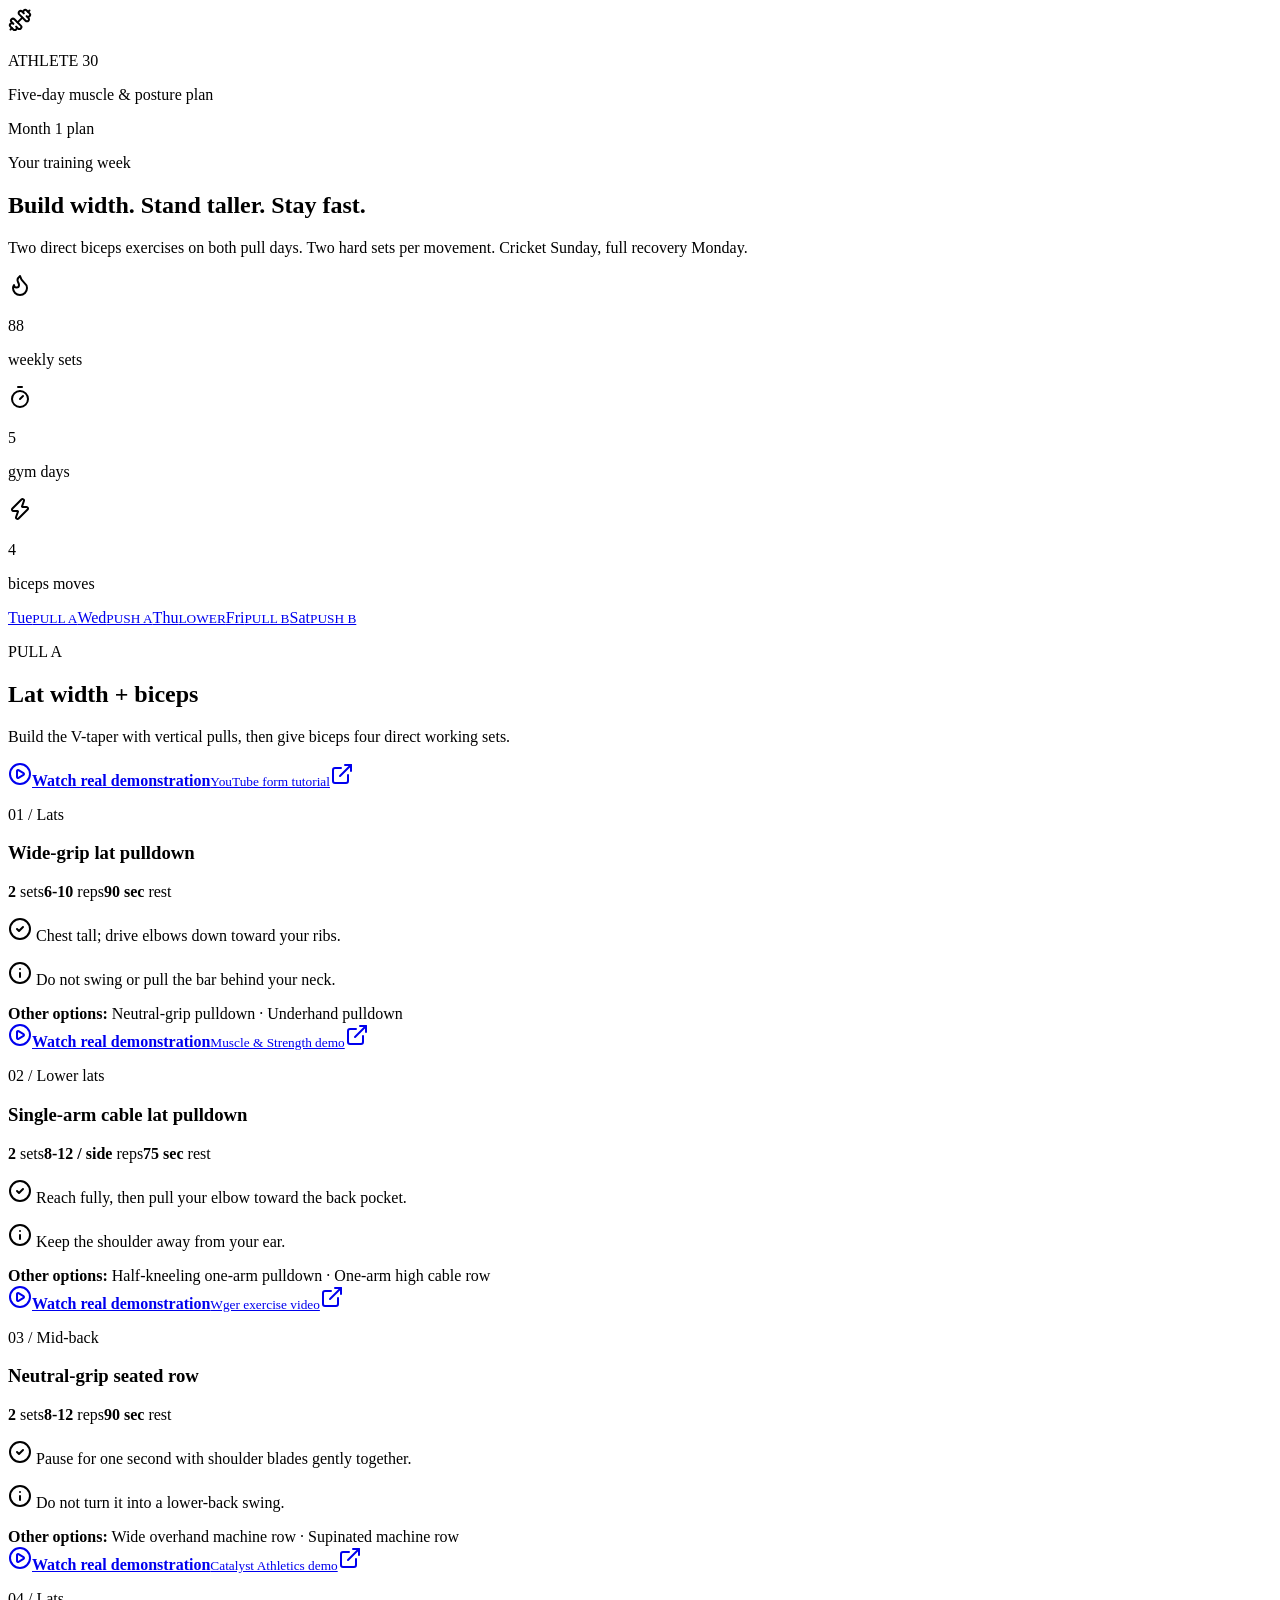
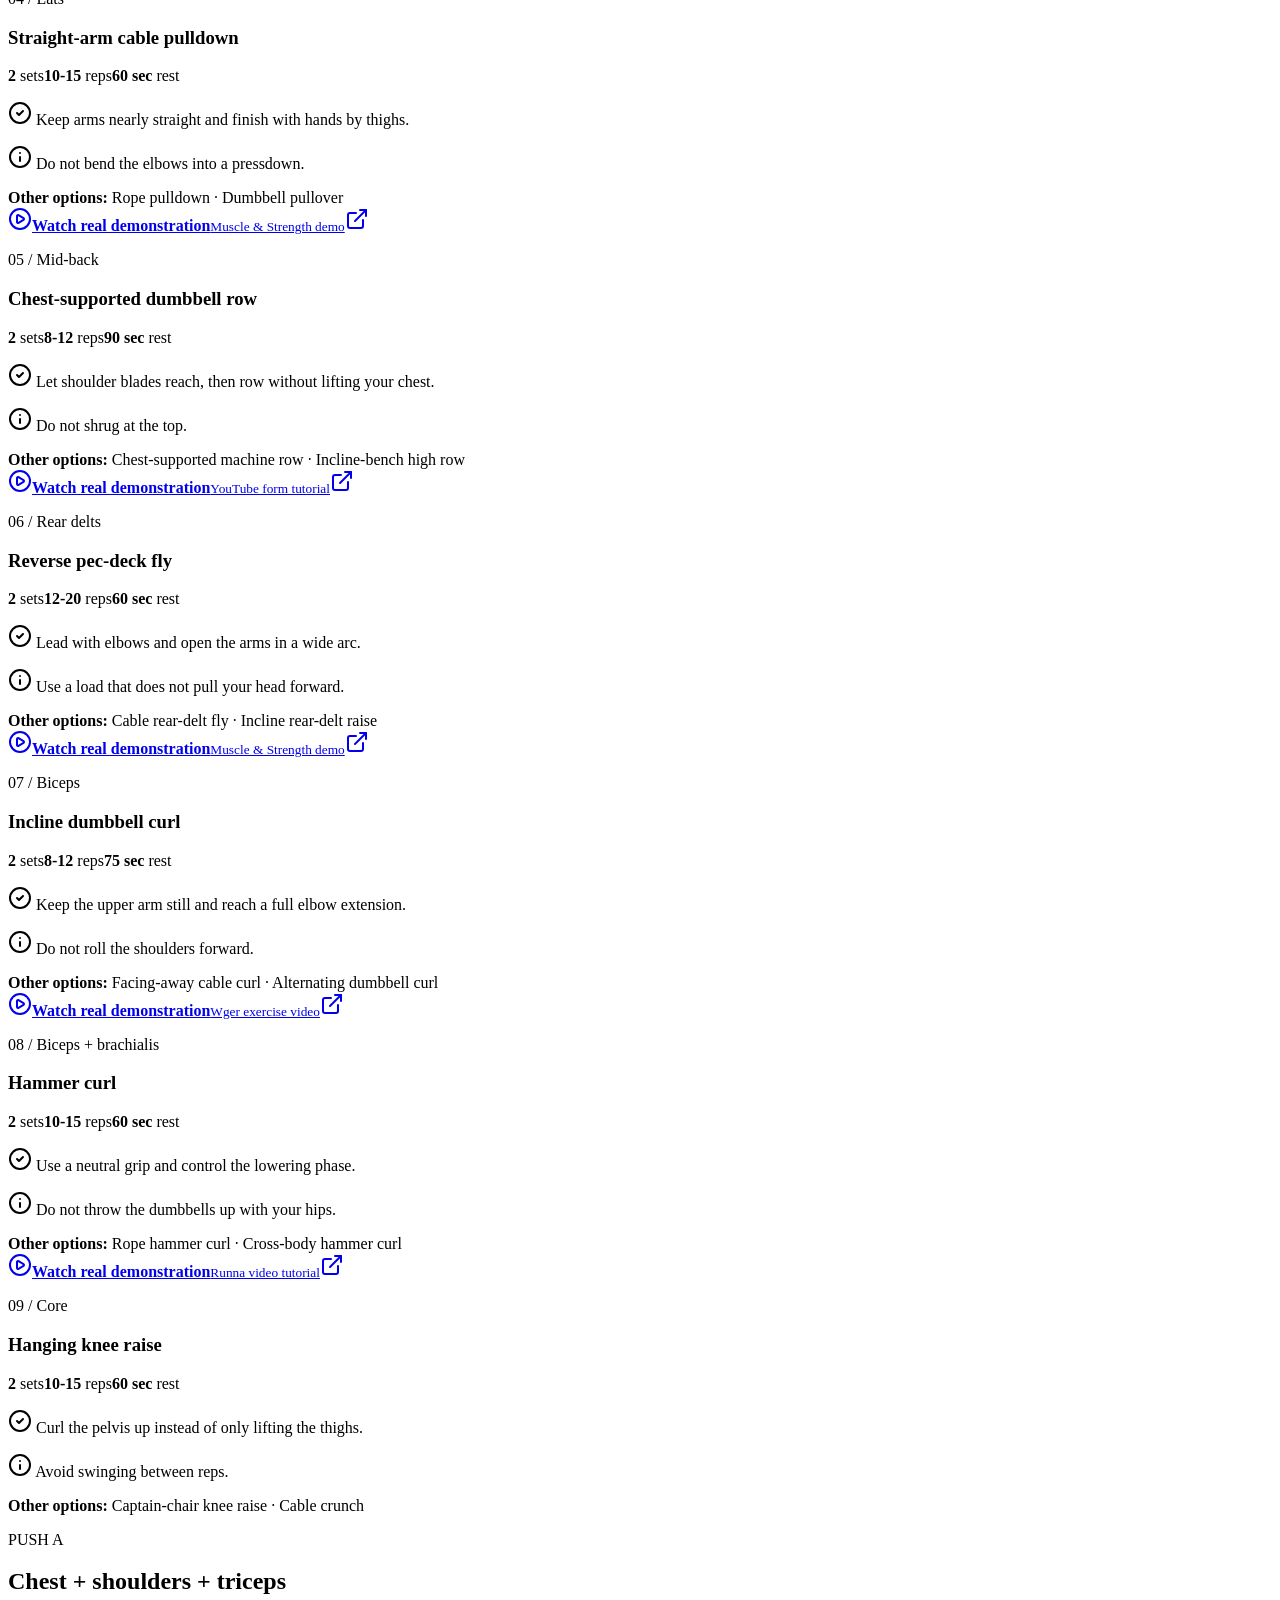
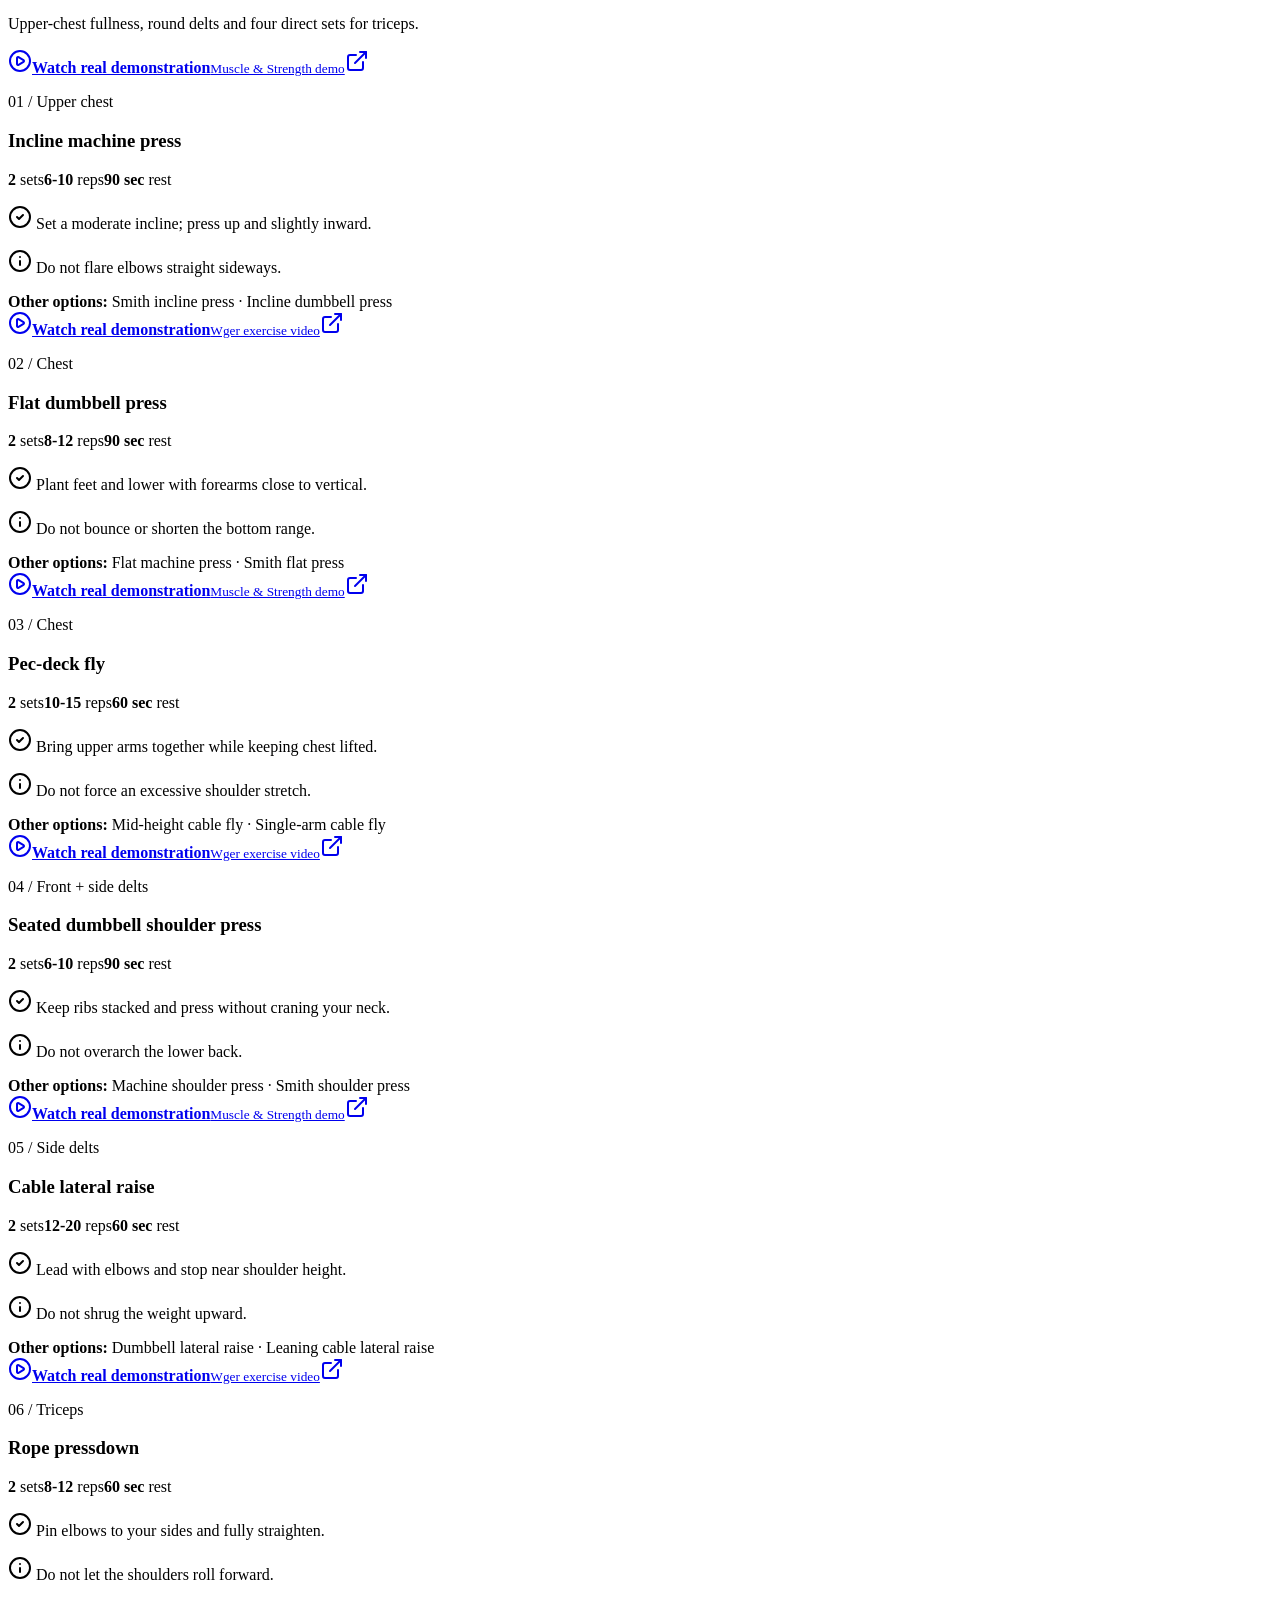
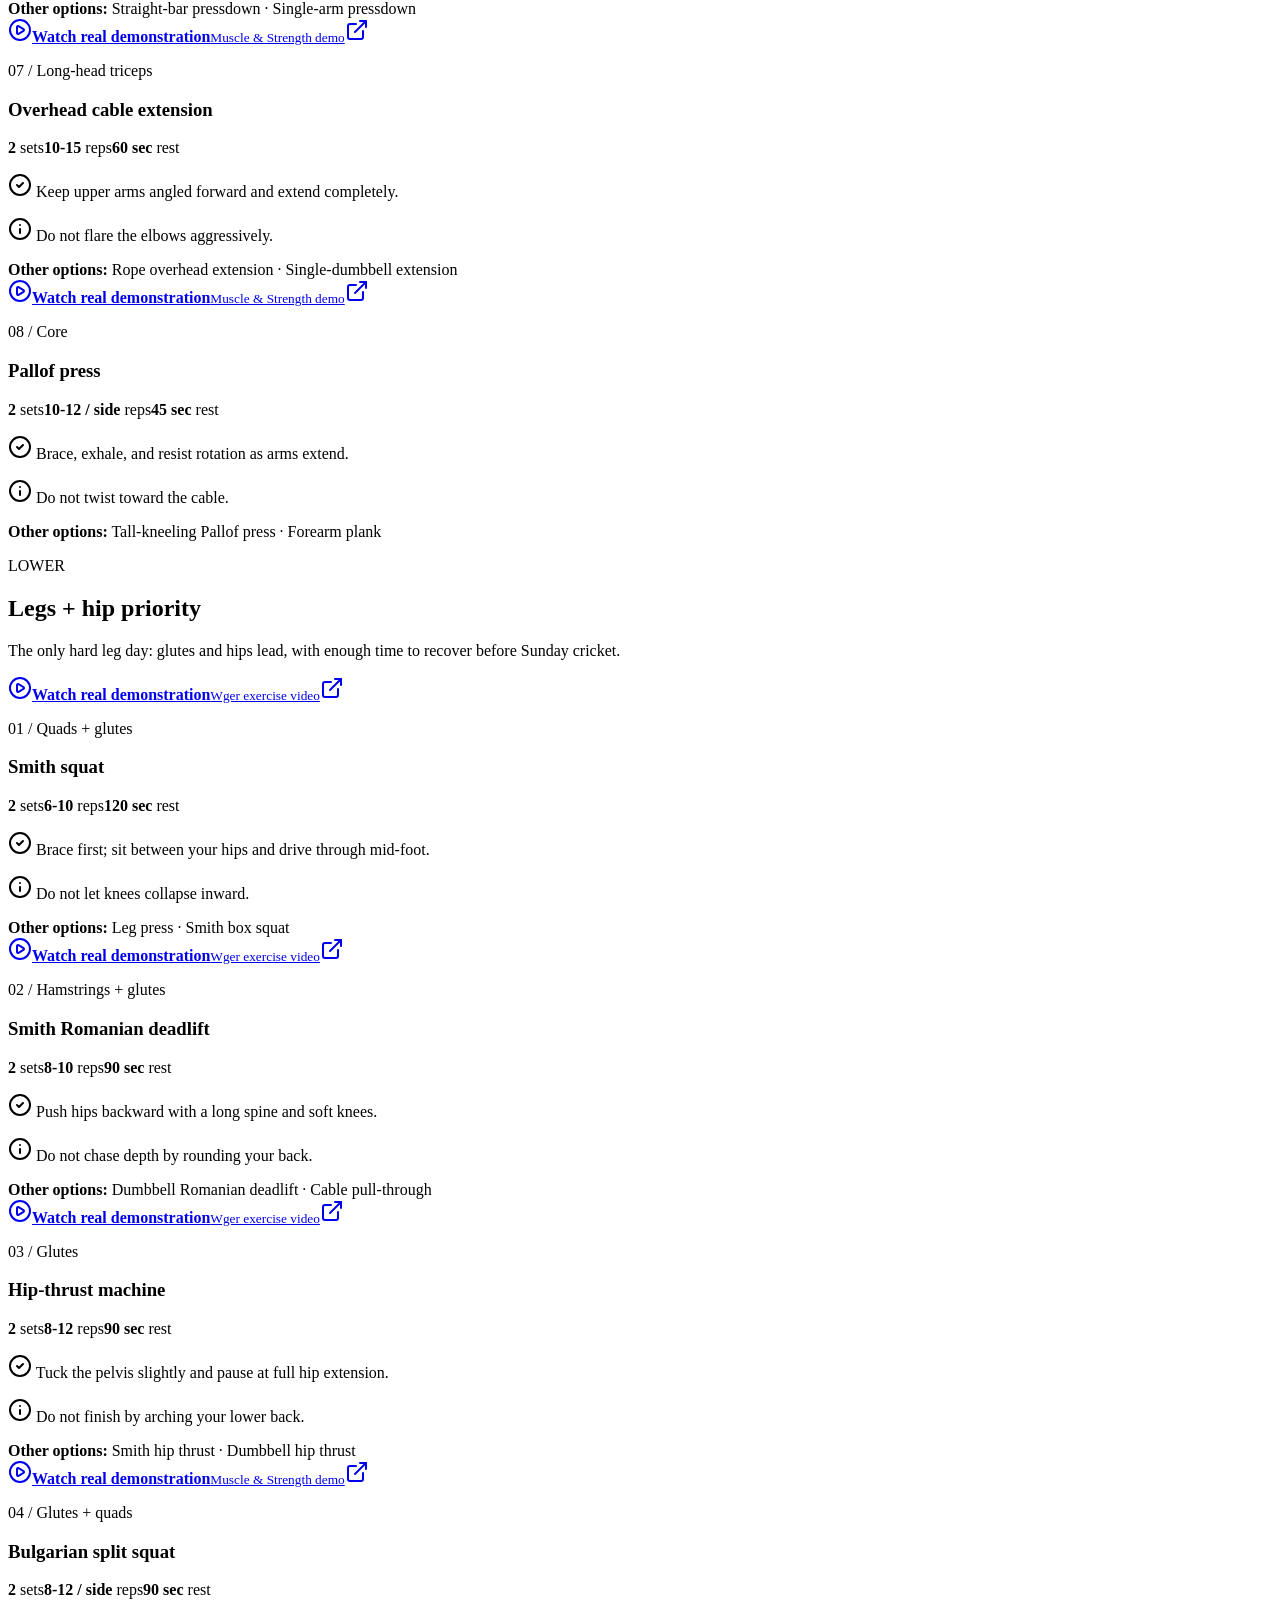
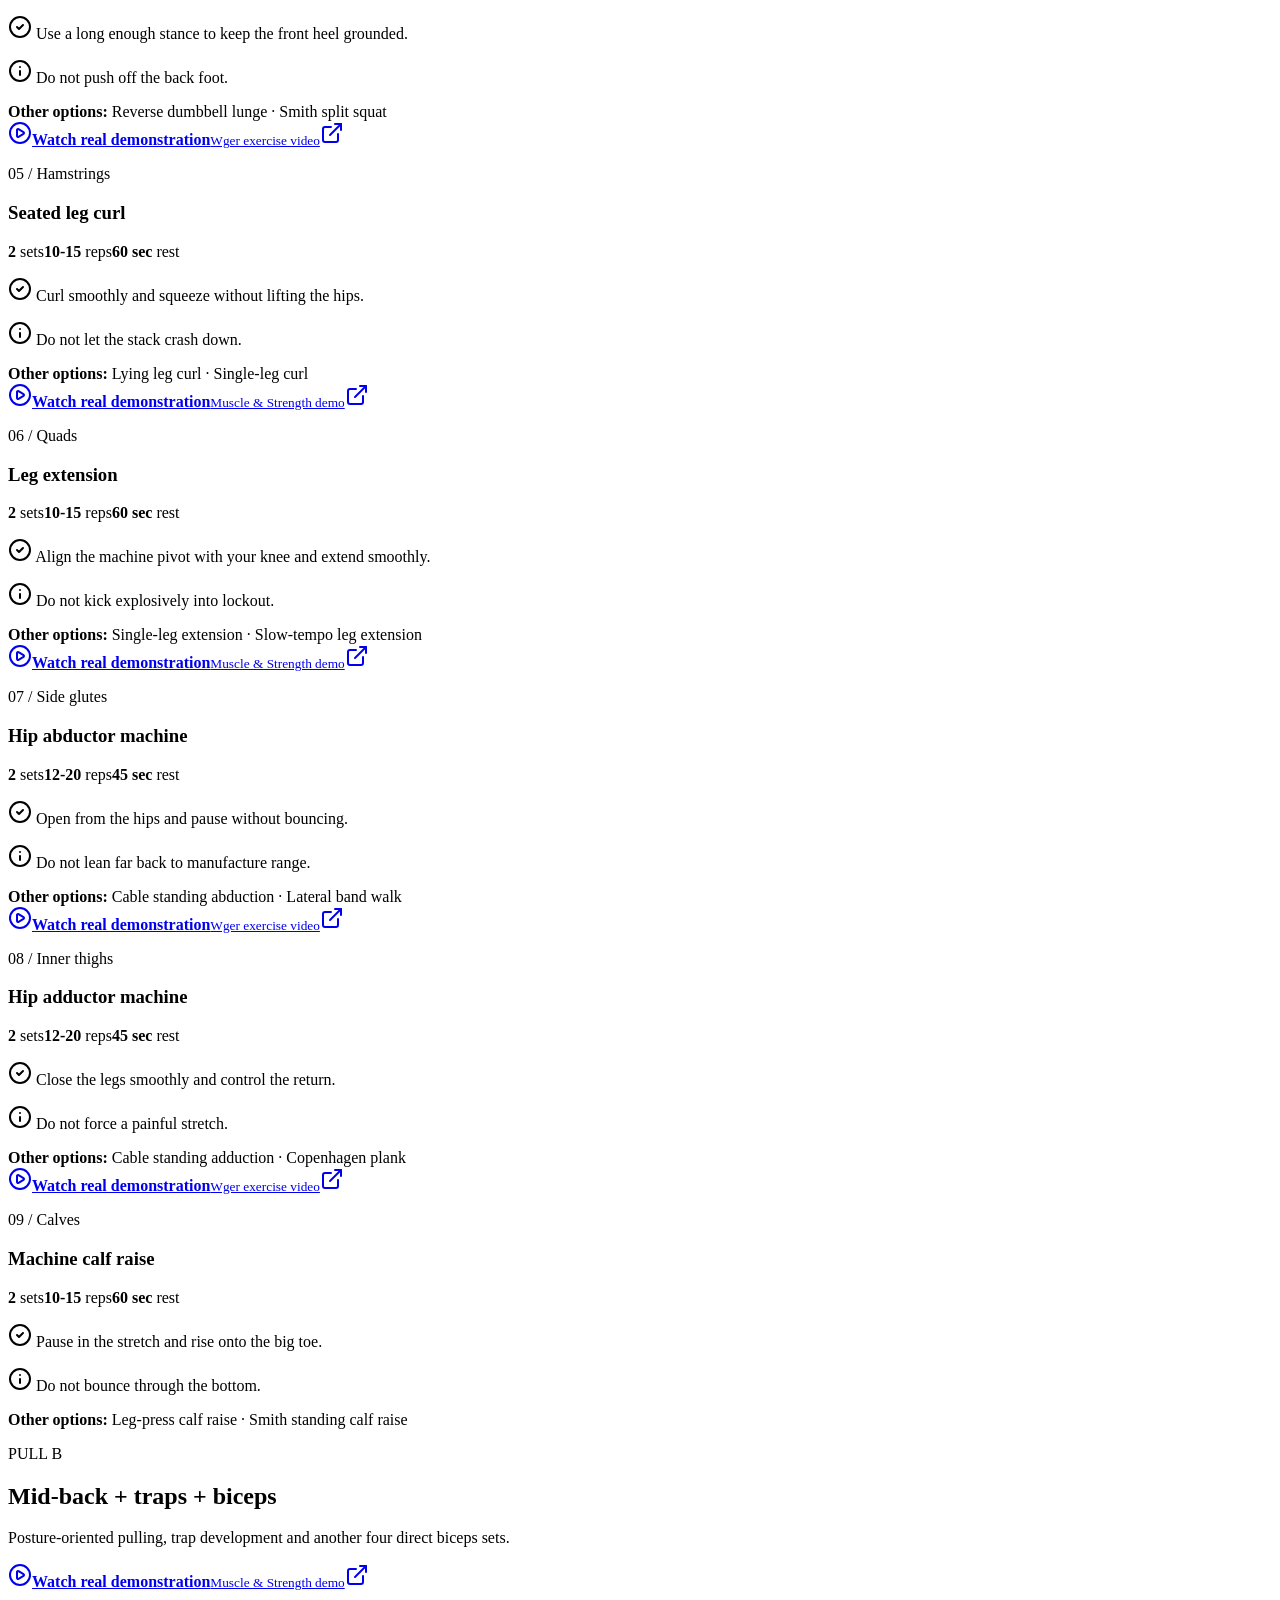
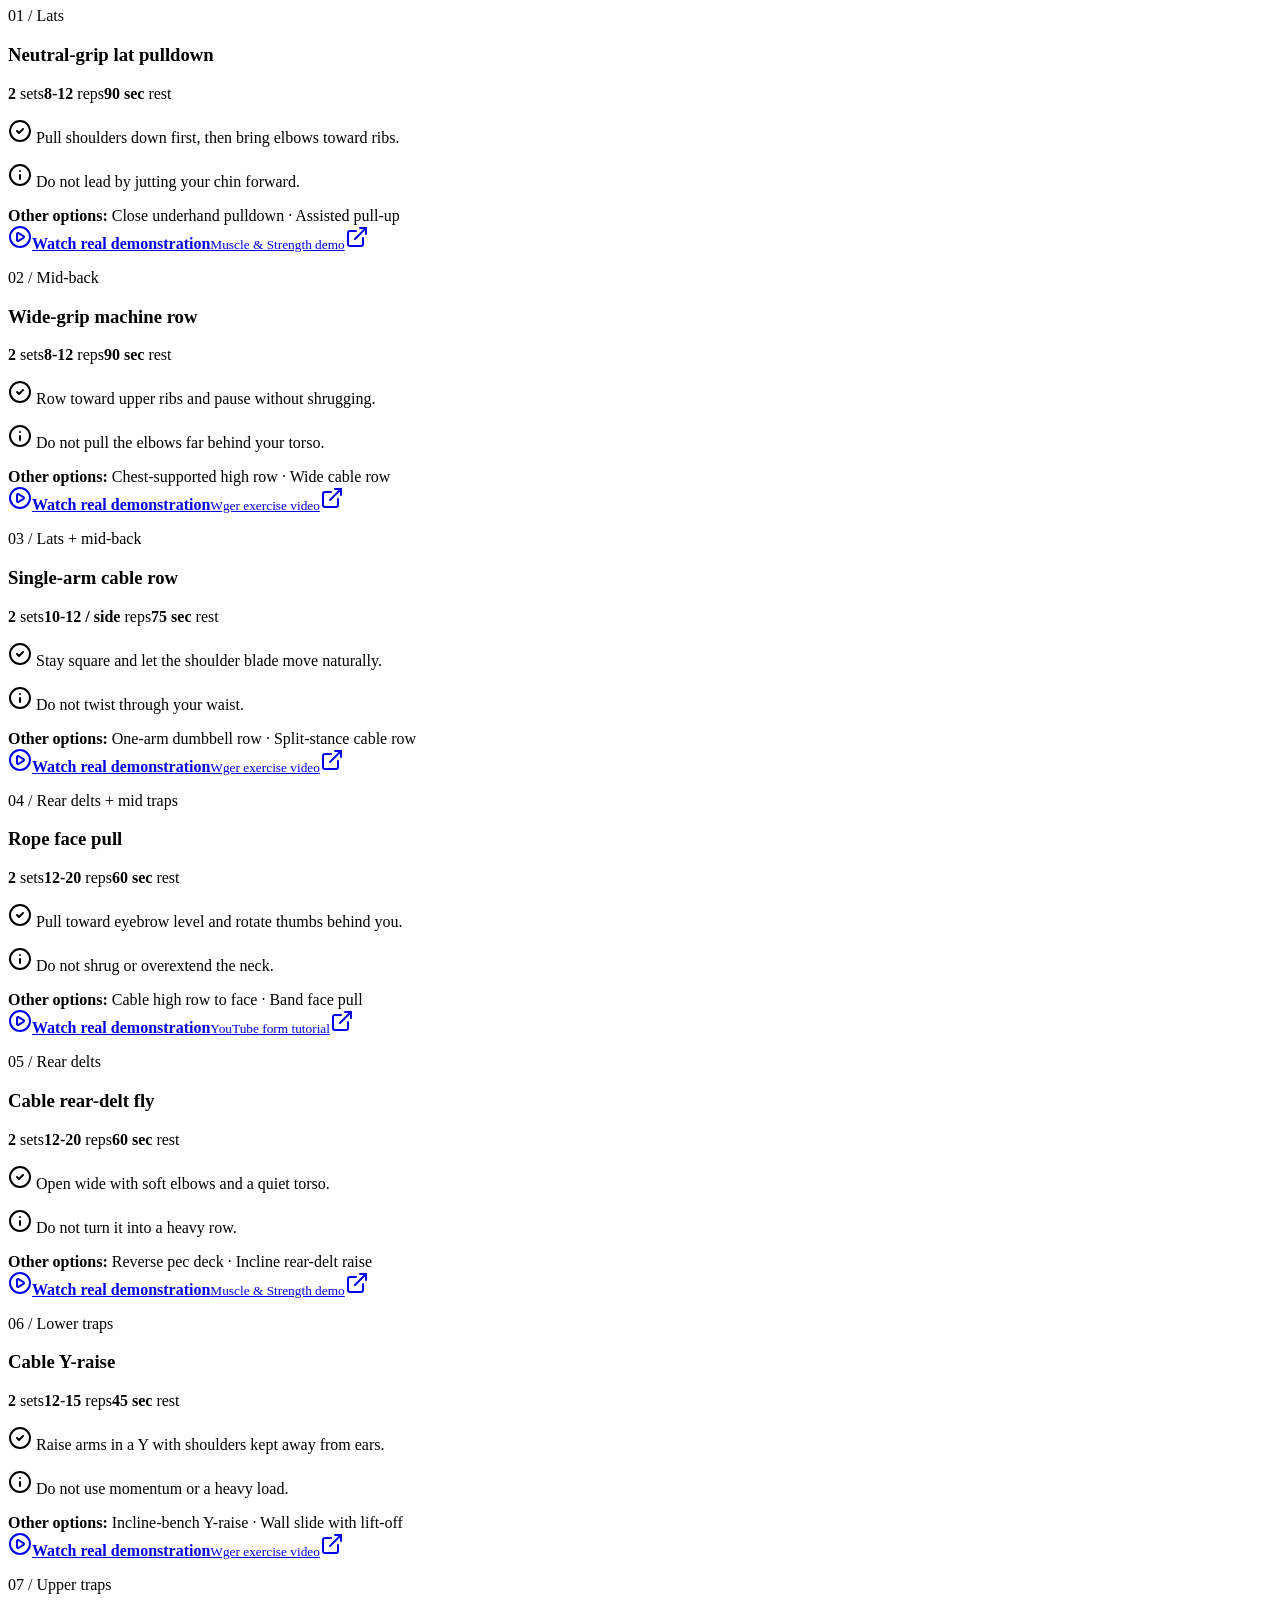
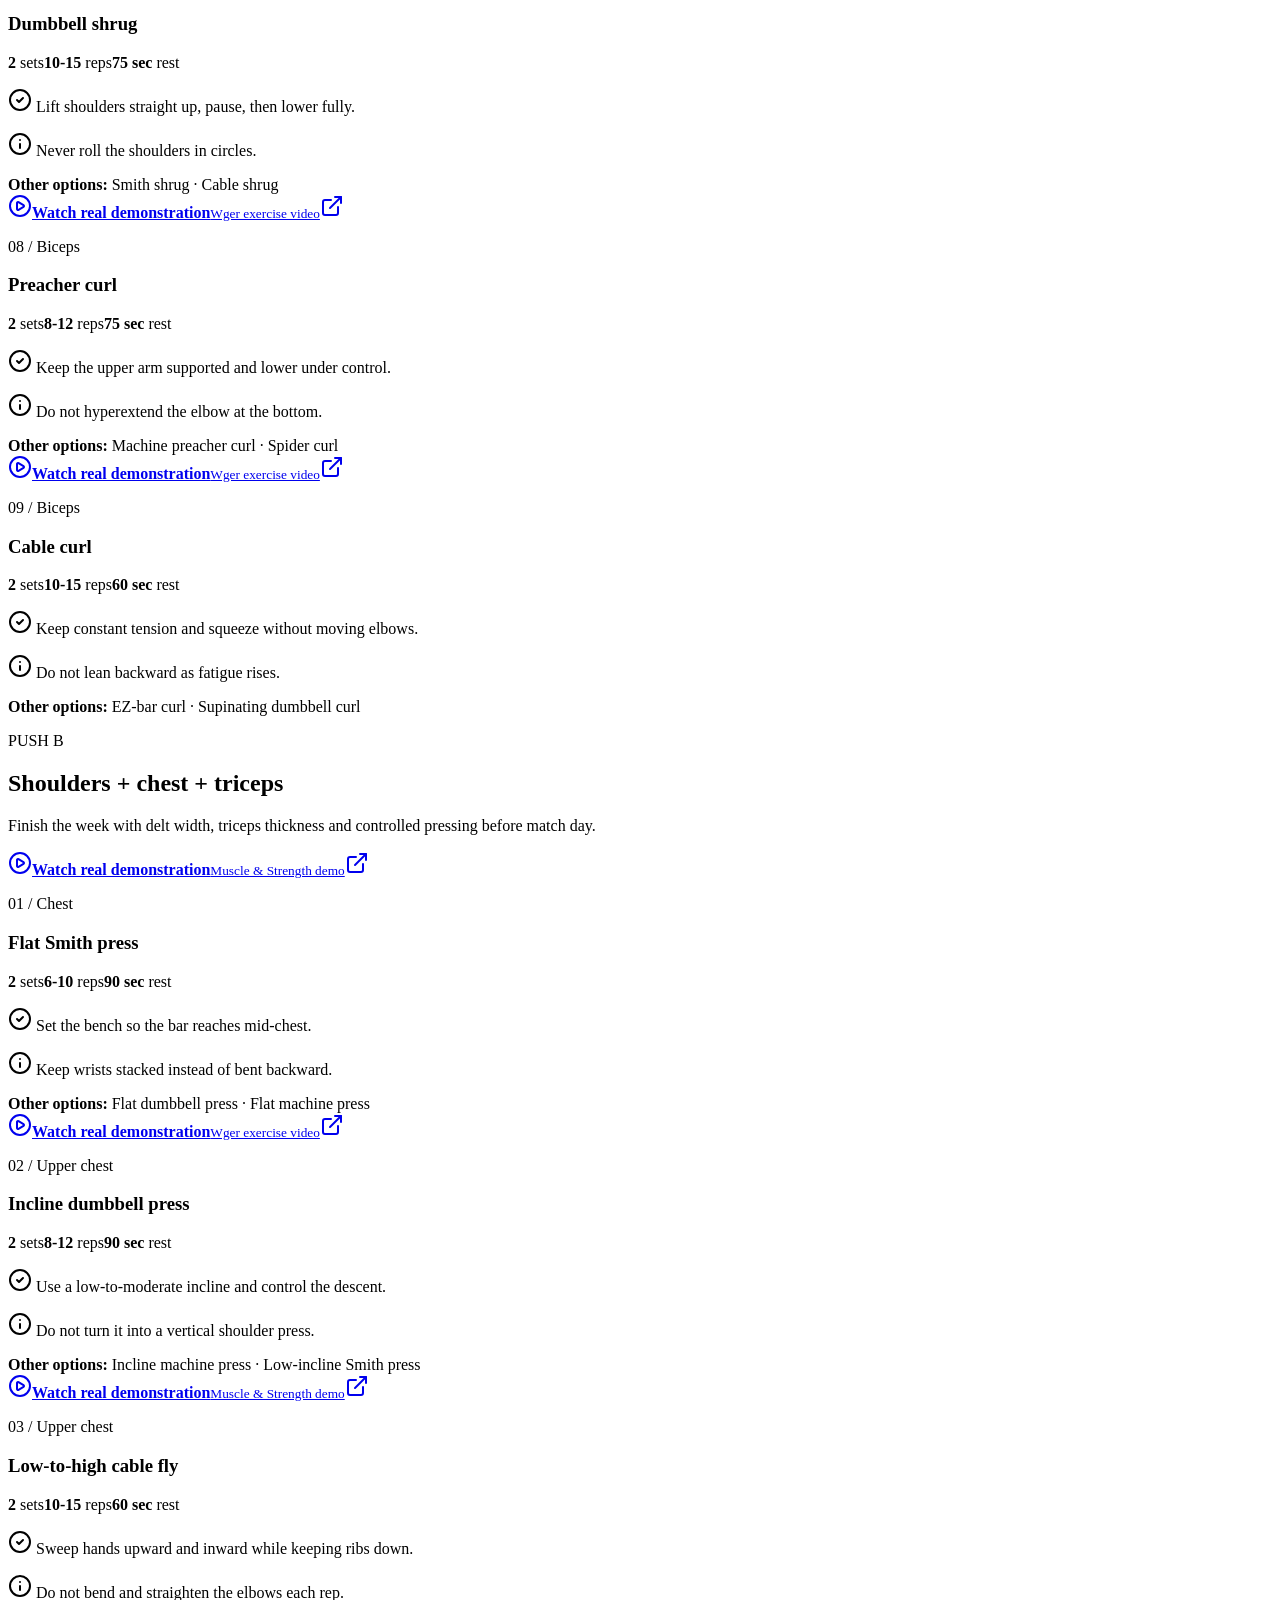
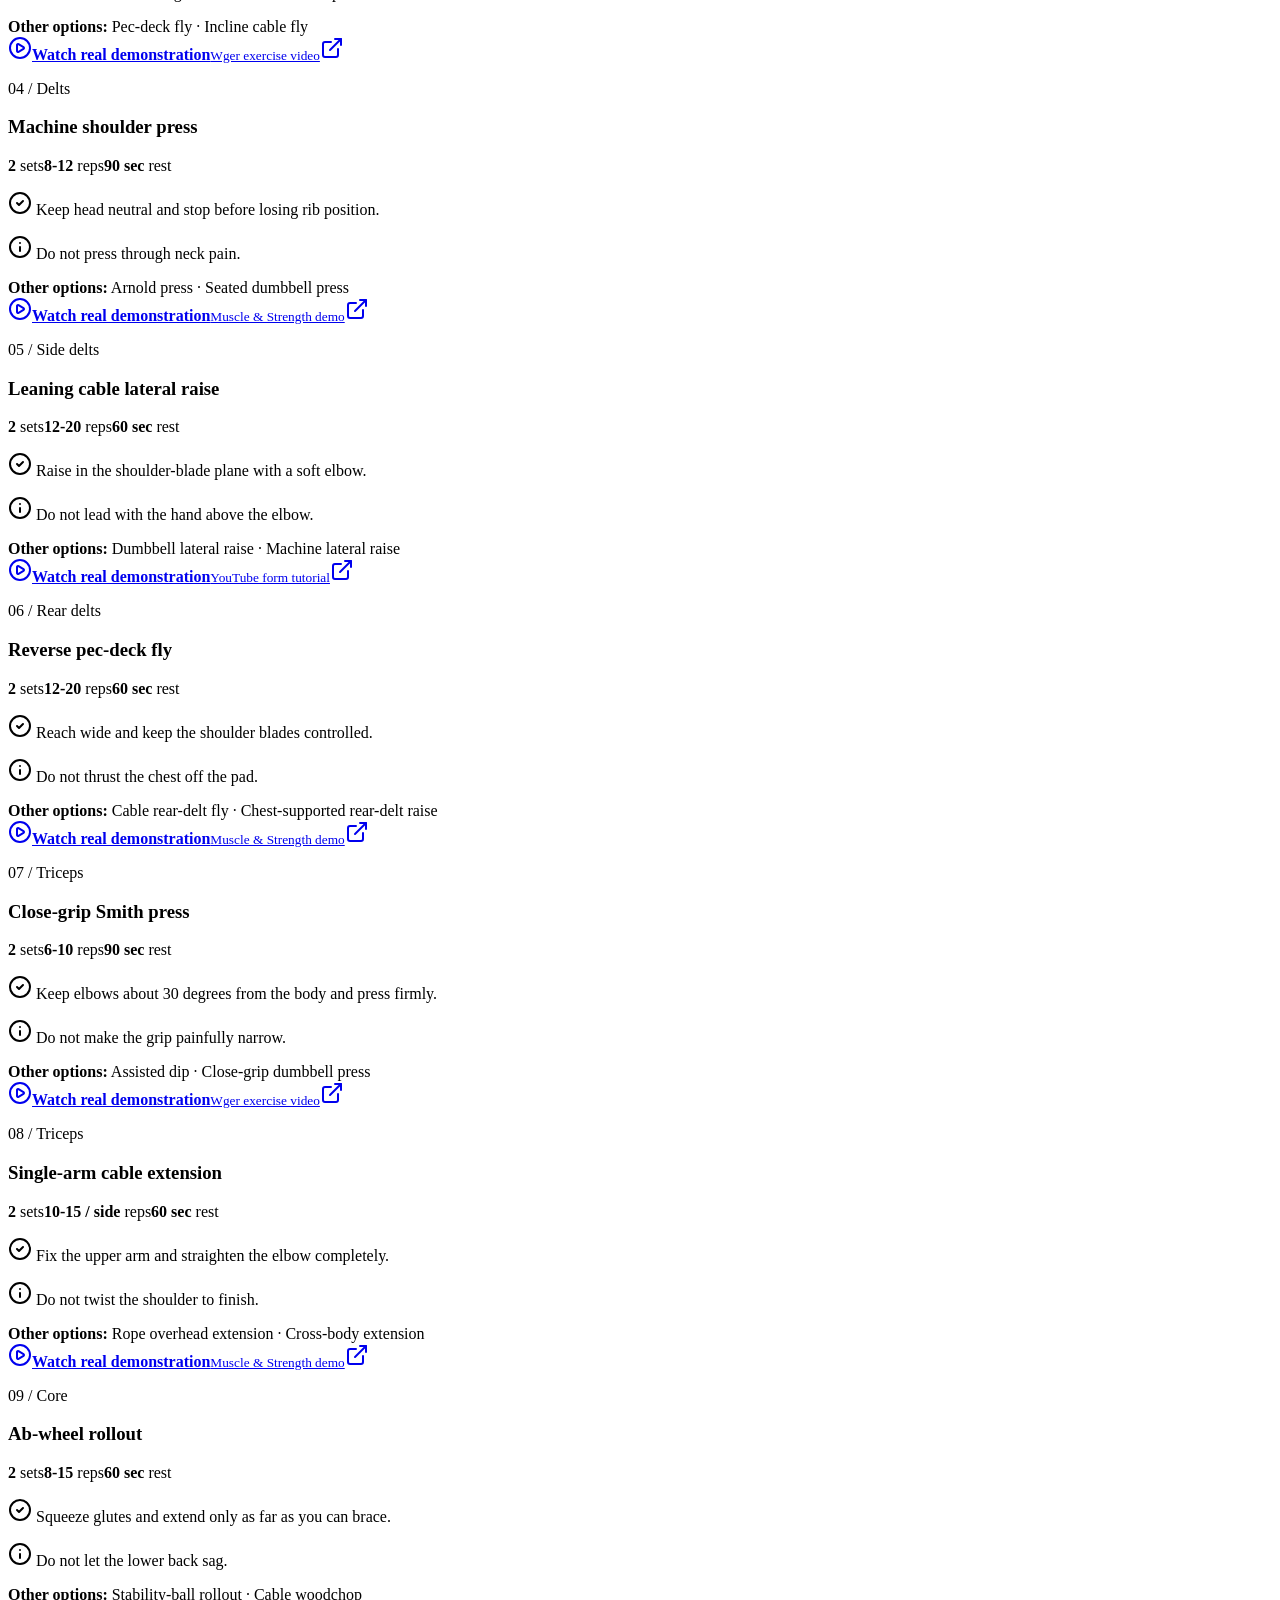
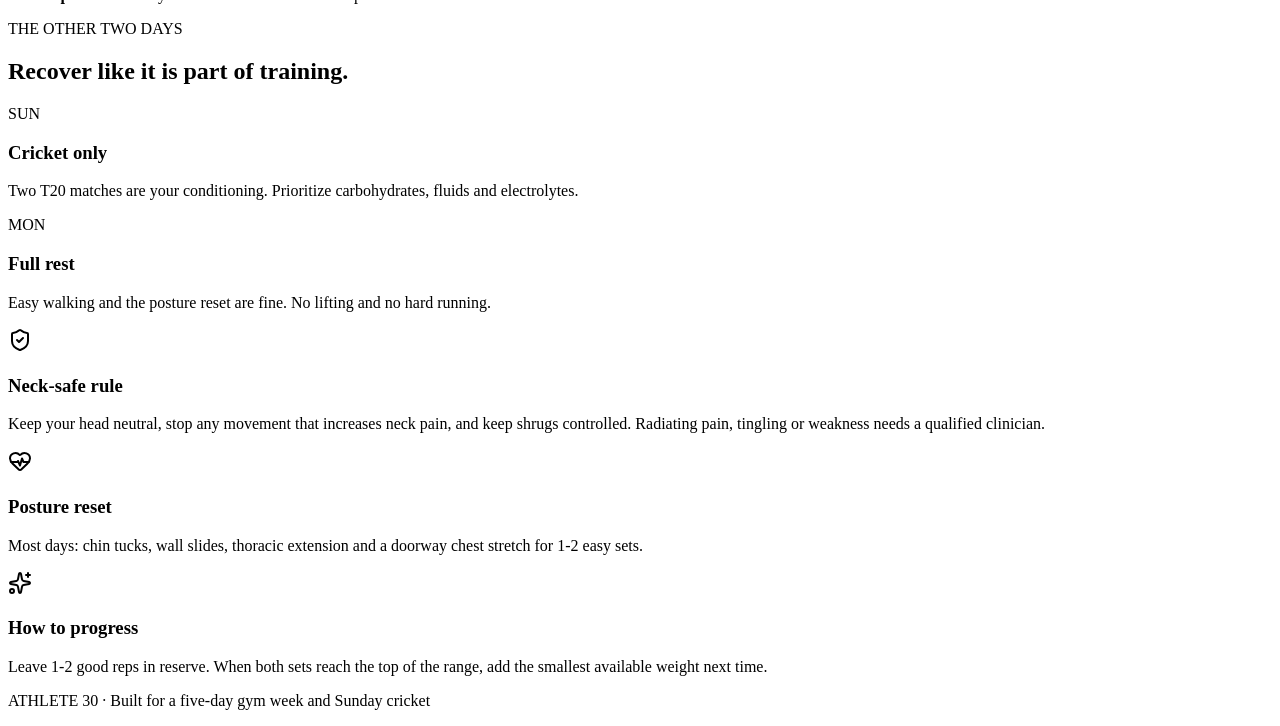
==== public-site/index.html @ 47ba5cab "Replace diagrams with real exercise demos" ====
<!DOCTYPE html><html lang="en"><head><meta charSet="utf-8"/><meta name="viewport" content="width=device-width, initial-scale=1"/><link rel="stylesheet" href="./style.css"/><title>Athlete 30 — Workout Guide</title><meta name="description" content="A five-day muscle, athleticism and posture workout guide with visual exercise demonstrations."/><meta property="og:title" content="Athlete 30 — Workout Guide"/><meta property="og:description" content="Build width. Stand taller. Stay fast."/><meta property="og:image" content="./og.png"/><meta property="og:image:width" content="1731"/><meta property="og:image:height" content="909"/><meta property="og:image:alt" content="Athlete 30 workout guide"/><meta name="twitter:card" content="summary_large_image"/><meta name="twitter:title" content="Athlete 30 — Workout Guide"/><meta name="twitter:description" content="Build width. Stand taller. Stay fast."/><meta name="twitter:image" content="./og.png"/>
<link rel="preload" href="/_next/static/_vinext_fonts/geist-8ac0455e797f/geist-98bbbccb.woff2" as="font" type="font/woff2" crossorigin />
<link rel="preload" href="/_next/static/_vinext_fonts/geist-mono-00e989178794/geist-mono-013b2f2f.woff2" as="font" type="font/woff2" crossorigin />
<style data-vinext-fonts>/* cyrillic-ext */
@font-face {
  font-family: 'Geist';
  font-style: normal;
  font-weight: 100 900;
  font-display: swap;
  src: url(/_next/static/_vinext_fonts/geist-8ac0455e797f/geist-ff2310f5.woff2) format('woff2');
  unicode-range: U+0460-052F, U+1C80-1C8A, U+20B4, U+2DE0-2DFF, U+A640-A69F, U+FE2E-FE2F;
}
/* cyrillic */
@font-face {
  font-family: 'Geist';
  font-style: normal;
  font-weight: 100 900;
  font-display: swap;
  src: url(/_next/static/_vinext_fonts/geist-8ac0455e797f/geist-875ccdd4.woff2) format('woff2');
  unicode-range: U+0301, U+0400-045F, U+0490-0491, U+04B0-04B1, U+2116;
}
/* vietnamese */
@font-face {
  font-family: 'Geist';
  font-style: normal;
  font-weight: 100 900;
  font-display: swap;
  src: url(/_next/static/_vinext_fonts/geist-8ac0455e797f/geist-52306abf.woff2) format('woff2');
  unicode-range: U+0102-0103, U+0110-0111, U+0128-0129, U+0168-0169, U+01A0-01A1, U+01AF-01B0, U+0300-0301, U+0303-0304, U+0308-0309, U+0323, U+0329, U+1EA0-1EF9, U+20AB;
}
/* latin-ext */
@font-face {
  font-family: 'Geist';
  font-style: normal;
  font-weight: 100 900;
  font-display: swap;
  src: url(/_next/static/_vinext_fonts/geist-8ac0455e797f/geist-001175b1.woff2) format('woff2');
  unicode-range: U+0100-02BA, U+02BD-02C5, U+02C7-02CC, U+02CE-02D7, U+02DD-02FF, U+0304, U+0308, U+0329, U+1D00-1DBF, U+1E00-1E9F, U+1EF2-1EFF, U+2020, U+20A0-20AB, U+20AD-20C0, U+2113, U+2C60-2C7F, U+A720-A7FF;
}
/* latin */
@font-face {
  font-family: 'Geist';
  font-style: normal;
  font-weight: 100 900;
  font-display: swap;
  src: url(/_next/static/_vinext_fonts/geist-8ac0455e797f/geist-98bbbccb.woff2) format('woff2');
  unicode-range: U+0000-00FF, U+0131, U+0152-0153, U+02BB-02BC, U+02C6, U+02DA, U+02DC, U+0304, U+0308, U+0329, U+2000-206F, U+20AC, U+2122, U+2191, U+2193, U+2212, U+2215, U+FEFF, U+FFFD;
}

@font-face {
  font-family: 'Geist Fallback';
  src: local("Arial");
  ascent-override: 95.94%;
  descent-override: 28.16%;
  line-gap-override: 0.00%;
  size-adjust: 104.76%;
}

.__font_geist_19ysh9d { font-family: 'Geist', 'Geist Fallback'; font-style: normal; }

.__variable_geist_19ysh9d { --font-geist-sans: 'Geist', 'Geist Fallback'; }

/* cyrillic-ext */
@font-face {
  font-family: 'Geist Mono';
  font-style: normal;
  font-weight: 100 900;
  font-display: swap;
  src: url(/_next/static/_vinext_fonts/geist-mono-00e989178794/geist-mono-f6b33328.woff2) format('woff2');
  unicode-range: U+0460-052F, U+1C80-1C8A, U+20B4, U+2DE0-2DFF, U+A640-A69F, U+FE2E-FE2F;
}
/* cyrillic */
@font-face {
  font-family: 'Geist Mono';
  font-style: normal;
  font-weight: 100 900;
  font-display: swap;
  src: url(/_next/static/_vinext_fonts/geist-mono-00e989178794/geist-mono-44e03052.woff2) format('woff2');
  unicode-range: U+0301, U+0400-045F, U+0490-0491, U+04B0-04B1, U+2116;
}
/* symbols2 */
@font-face {
  font-family: 'Geist Mono';
  font-style: normal;
  font-weight: 100 900;
  font-display: swap;
  src: url(/_next/static/_vinext_fonts/geist-mono-00e989178794/geist-mono-0638449e.woff2) format('woff2');
  unicode-range: U+2000-2001, U+2004-2008, U+200A, U+23B8-23BD, U+2500-259F;
}
/* vietnamese */
@font-face {
  font-family: 'Geist Mono';
  font-style: normal;
  font-weight: 100 900;
  font-display: swap;
  src: url(/_next/static/_vinext_fonts/geist-mono-00e989178794/geist-mono-971fb274.woff2) format('woff2');
  unicode-range: U+0102-0103, U+0110-0111, U+0128-0129, U+0168-0169, U+01A0-01A1, U+01AF-01B0, U+0300-0301, U+0303-0304, U+0308-0309, U+0323, U+0329, U+1EA0-1EF9, U+20AB;
}
/* latin-ext */
@font-face {
  font-family: 'Geist Mono';
  font-style: normal;
  font-weight: 100 900;
  font-display: swap;
  src: url(/_next/static/_vinext_fonts/geist-mono-00e989178794/geist-mono-44745446.woff2) format('woff2');
  unicode-range: U+0100-02BA, U+02BD-02C5, U+02C7-02CC, U+02CE-02D7, U+02DD-02FF, U+0304, U+0308, U+0329, U+1D00-1DBF, U+1E00-1E9F, U+1EF2-1EFF, U+2020, U+20A0-20AB, U+20AD-20C0, U+2113, U+2C60-2C7F, U+A720-A7FF;
}
/* latin */
@font-face {
  font-family: 'Geist Mono';
  font-style: normal;
  font-weight: 100 900;
  font-display: swap;
  src: url(/_next/static/_vinext_fonts/geist-mono-00e989178794/geist-mono-013b2f2f.woff2) format('woff2');
  unicode-range: U+0000-00FF, U+0131, U+0152-0153, U+02BB-02BC, U+02C6, U+02DA, U+02DC, U+0304, U+0308, U+0329, U+2000-206F, U+20AC, U+2122, U+2191, U+2193, U+2212, U+2215, U+FEFF, U+FFFD;
}

@font-face {
  font-family: 'Geist Mono Fallback';
  src: local("Arial");
  ascent-override: 74.67%;
  descent-override: 21.92%;
  line-gap-override: 0.00%;
  size-adjust: 134.59%;
}

.__font_geist_mono_1001rt9 { font-family: 'Geist Mono', 'Geist Mono Fallback'; font-style: normal; }

.__variable_geist_mono_1001rt9 { --font-geist-mono: 'Geist Mono', 'Geist Mono Fallback'; }
</style>
</head><body class="__variable_geist_19ysh9d __variable_geist_mono_1001rt9 antialiased"><main class="min-h-screen bg-background text-foreground"><header class="sticky top-0 z-20 border-b border-border bg-card/95 backdrop-blur"><div class="mx-auto flex max-w-7xl items-center justify-between px-4 py-4 sm:px-6"><div class="flex items-center gap-3"><span class="grid size-10 place-items-center rounded-xl bg-primary text-primary-foreground"><svg xmlns="http://www.w3.org/2000/svg" width="24" height="24" viewBox="0 0 24 24" fill="none" stroke="currentColor" stroke-width="2" stroke-linecap="round" stroke-linejoin="round" class="lucide lucide-dumbbell" aria-hidden="true"><path d="M17.596 12.768a2 2 0 1 0 2.829-2.829l-1.768-1.767a2 2 0 0 0 2.828-2.829l-2.828-2.828a2 2 0 0 0-2.829 2.828l-1.767-1.768a2 2 0 1 0-2.829 2.829z"></path><path d="m2.5 21.5 1.4-1.4"></path><path d="m20.1 3.9 1.4-1.4"></path><path d="M5.343 21.485a2 2 0 1 0 2.829-2.828l1.767 1.768a2 2 0 1 0 2.829-2.829l-6.364-6.364a2 2 0 1 0-2.829 2.829l1.768 1.767a2 2 0 0 0-2.828 2.829z"></path><path d="m9.6 14.4 4.8-4.8"></path></svg></span><div><p class="font-heading text-lg font-black tracking-tight">ATHLETE 30</p><p class="hidden text-xs text-muted-foreground sm:block">Five-day muscle &amp; posture plan</p></div></div><span data-slot="badge" data-variant="default" class="group/badge inline-flex w-fit shrink-0 items-center justify-center gap-1 overflow-hidden rounded-4xl border border-transparent py-0.5 text-xs font-medium whitespace-nowrap transition-all focus-visible:border-ring focus-visible:ring-[3px] focus-visible:ring-ring/50 has-data-[icon=inline-end]:pr-1.5 has-data-[icon=inline-start]:pl-1.5 aria-invalid:border-destructive aria-invalid:ring-destructive/20 dark:aria-invalid:ring-destructive/40 [&amp;&gt;svg]:pointer-events-none [&amp;&gt;svg]:size-3! [a]:hover:bg-primary/80 h-7 bg-accent px-3 text-accent-foreground">Month 1 plan</span></div></header><section class="mx-auto max-w-7xl px-4 py-7 sm:px-6 sm:py-10"><div class="mb-8 grid gap-6 lg:grid-cols-[1fr_390px] lg:items-end"><div><p class="mb-2 text-xs font-bold uppercase tracking-[0.2em] text-primary">Your training week</p><h1 class="max-w-3xl font-heading text-4xl font-black leading-[1.03] tracking-[-0.04em] sm:text-6xl">Build width. Stand taller. Stay fast.</h1><p class="mt-4 max-w-2xl text-base leading-relaxed text-muted-foreground">Two direct biceps exercises on both pull days. Two hard sets per movement. Cricket Sunday, full recovery Monday.</p></div><div class="summary-panel"><div><svg xmlns="http://www.w3.org/2000/svg" width="24" height="24" viewBox="0 0 24 24" fill="none" stroke="currentColor" stroke-width="2" stroke-linecap="round" stroke-linejoin="round" class="lucide lucide-flame" aria-hidden="true"><path d="M12 3q1 4 4 6.5t3 5.5a1 1 0 0 1-14 0 5 5 0 0 1 1-3 1 1 0 0 0 5 0c0-2-1.5-3-1.5-5q0-2 2.5-4"></path></svg><p class="summary-value">88</p><p class="summary-label">weekly sets</p></div><div><svg xmlns="http://www.w3.org/2000/svg" width="24" height="24" viewBox="0 0 24 24" fill="none" stroke="currentColor" stroke-width="2" stroke-linecap="round" stroke-linejoin="round" class="lucide lucide-timer" aria-hidden="true"><line x1="10" x2="14" y1="2" y2="2"></line><line x1="12" x2="15" y1="14" y2="11"></line><circle cx="12" cy="14" r="8"></circle></svg><p class="summary-value">5</p><p class="summary-label">gym days</p></div><div><svg xmlns="http://www.w3.org/2000/svg" width="24" height="24" viewBox="0 0 24 24" fill="none" stroke="currentColor" stroke-width="2" stroke-linecap="round" stroke-linejoin="round" class="lucide lucide-zap" aria-hidden="true"><path d="M15.914 4a1.5 1.5 0 00-2.474-1.561l-9 9A1.5 1.5 0 005.5 14h4.002a.5.5 0 01.471.666L8.086 20a1.5 1.5 0 002.475 1.56l9-9A1.5 1.5 0 0018.5 10h-3.997a.5.5 0 01-.472-.667z"></path></svg><p class="summary-value">4</p><p class="summary-label">biceps moves</p></div></div></div><nav class="day-tabs" aria-label="Jump to workout day"><a href="#tue" class="day-tab"><span>Tue</span><small>PULL A</small></a><a href="#wed" class="day-tab"><span>Wed</span><small>PUSH A</small></a><a href="#thu" class="day-tab"><span>Thu</span><small>LOWER</small></a><a href="#fri" class="day-tab"><span>Fri</span><small>PULL B</small></a><a href="#sat" class="day-tab"><span>Sat</span><small>PUSH B</small></a></nav><section id="tue" class="workout-day scroll-mt-32"><div class="day-heading"><div><p>PULL A</p><h2>Lat width + biceps</h2></div><p>Build the V-taper with vertical pulls, then give biceps four direct working sets.</p></div><div class="exercise-grid"><article class="exercise-card"><a class="real-demo" href="https://www.youtube.com/watch?v=CAwf7n6Luuc" target="_blank" rel="noreferrer" aria-label="Open real demonstration for Wide-grip lat pulldown"><svg xmlns="http://www.w3.org/2000/svg" width="24" height="24" viewBox="0 0 24 24" fill="none" stroke="currentColor" stroke-width="2" stroke-linecap="round" stroke-linejoin="round" class="lucide lucide-circle-play" aria-hidden="true"><path d="M9 9.003a1 1 0 0 1 1.517-.859l4.997 2.997a1 1 0 0 1 0 1.718l-4.997 2.997A1 1 0 0 1 9 14.996z"></path><circle cx="12" cy="12" r="10"></circle></svg><span><b>Watch real demonstration</b><small>YouTube form tutorial</small></span><svg xmlns="http://www.w3.org/2000/svg" width="24" height="24" viewBox="0 0 24 24" fill="none" stroke="currentColor" stroke-width="2" stroke-linecap="round" stroke-linejoin="round" class="lucide lucide-external-link" aria-hidden="true"><path d="M15 3h6v6"></path><path d="M10 14 21 3"></path><path d="M18 13v6a2 2 0 0 1-2 2H5a2 2 0 0 1-2-2V8a2 2 0 0 1 2-2h6"></path></svg></a><div class="exercise-body"><div class="mb-3"><div><p class="exercise-number">01<!-- --> / <!-- -->Lats</p><h3>Wide-grip lat pulldown</h3></div></div><div class="prescription"><span><b>2</b> sets</span><span><b>6-10</b> reps</span><span><b>90 sec</b> rest</span></div><p class="cue"><svg xmlns="http://www.w3.org/2000/svg" width="24" height="24" viewBox="0 0 24 24" fill="none" stroke="currentColor" stroke-width="2" stroke-linecap="round" stroke-linejoin="round" class="lucide lucide-circle-check" aria-hidden="true"><circle cx="12" cy="12" r="10"></circle><path d="m9 12 2 2 4-4"></path></svg> <!-- -->Chest tall; drive elbows down toward your ribs.</p><p class="avoid"><svg xmlns="http://www.w3.org/2000/svg" width="24" height="24" viewBox="0 0 24 24" fill="none" stroke="currentColor" stroke-width="2" stroke-linecap="round" stroke-linejoin="round" class="lucide lucide-info" aria-hidden="true"><circle cx="12" cy="12" r="10"></circle><path d="M12 16v-4"></path><path d="M12 8h.01"></path></svg> <!-- -->Do not swing or pull the bar behind your neck.</p><div class="alternatives"><b>Other options:</b> <!-- -->Neutral-grip pulldown · Underhand pulldown</div></div></article><article class="exercise-card"><a class="real-demo" href="https://www.muscleandstrength.com/exercises/single-arm-lat-pulldown.html" target="_blank" rel="noreferrer" aria-label="Open real demonstration for Single-arm cable lat pulldown"><svg xmlns="http://www.w3.org/2000/svg" width="24" height="24" viewBox="0 0 24 24" fill="none" stroke="currentColor" stroke-width="2" stroke-linecap="round" stroke-linejoin="round" class="lucide lucide-circle-play" aria-hidden="true"><path d="M9 9.003a1 1 0 0 1 1.517-.859l4.997 2.997a1 1 0 0 1 0 1.718l-4.997 2.997A1 1 0 0 1 9 14.996z"></path><circle cx="12" cy="12" r="10"></circle></svg><span><b>Watch real demonstration</b><small>Muscle &amp; Strength demo</small></span><svg xmlns="http://www.w3.org/2000/svg" width="24" height="24" viewBox="0 0 24 24" fill="none" stroke="currentColor" stroke-width="2" stroke-linecap="round" stroke-linejoin="round" class="lucide lucide-external-link" aria-hidden="true"><path d="M15 3h6v6"></path><path d="M10 14 21 3"></path><path d="M18 13v6a2 2 0 0 1-2 2H5a2 2 0 0 1-2-2V8a2 2 0 0 1 2-2h6"></path></svg></a><div class="exercise-body"><div class="mb-3"><div><p class="exercise-number">02<!-- --> / <!-- -->Lower lats</p><h3>Single-arm cable lat pulldown</h3></div></div><div class="prescription"><span><b>2</b> sets</span><span><b>8-12 / side</b> reps</span><span><b>75 sec</b> rest</span></div><p class="cue"><svg xmlns="http://www.w3.org/2000/svg" width="24" height="24" viewBox="0 0 24 24" fill="none" stroke="currentColor" stroke-width="2" stroke-linecap="round" stroke-linejoin="round" class="lucide lucide-circle-check" aria-hidden="true"><circle cx="12" cy="12" r="10"></circle><path d="m9 12 2 2 4-4"></path></svg> <!-- -->Reach fully, then pull your elbow toward the back pocket.</p><p class="avoid"><svg xmlns="http://www.w3.org/2000/svg" width="24" height="24" viewBox="0 0 24 24" fill="none" stroke="currentColor" stroke-width="2" stroke-linecap="round" stroke-linejoin="round" class="lucide lucide-info" aria-hidden="true"><circle cx="12" cy="12" r="10"></circle><path d="M12 16v-4"></path><path d="M12 8h.01"></path></svg> <!-- -->Keep the shoulder away from your ear.</p><div class="alternatives"><b>Other options:</b> <!-- -->Half-kneeling one-arm pulldown · One-arm high cable row</div></div></article><article class="exercise-card"><a class="real-demo" href="https://wger.de/media/exercise-video/512/fff4c294-93f0-4926-b3a2-bf59ad4afaa5.MOV" target="_blank" rel="noreferrer" aria-label="Open real demonstration for Neutral-grip seated row"><svg xmlns="http://www.w3.org/2000/svg" width="24" height="24" viewBox="0 0 24 24" fill="none" stroke="currentColor" stroke-width="2" stroke-linecap="round" stroke-linejoin="round" class="lucide lucide-circle-play" aria-hidden="true"><path d="M9 9.003a1 1 0 0 1 1.517-.859l4.997 2.997a1 1 0 0 1 0 1.718l-4.997 2.997A1 1 0 0 1 9 14.996z"></path><circle cx="12" cy="12" r="10"></circle></svg><span><b>Watch real demonstration</b><small>Wger exercise video</small></span><svg xmlns="http://www.w3.org/2000/svg" width="24" height="24" viewBox="0 0 24 24" fill="none" stroke="currentColor" stroke-width="2" stroke-linecap="round" stroke-linejoin="round" class="lucide lucide-external-link" aria-hidden="true"><path d="M15 3h6v6"></path><path d="M10 14 21 3"></path><path d="M18 13v6a2 2 0 0 1-2 2H5a2 2 0 0 1-2-2V8a2 2 0 0 1 2-2h6"></path></svg></a><div class="exercise-body"><div class="mb-3"><div><p class="exercise-number">03<!-- --> / <!-- -->Mid-back</p><h3>Neutral-grip seated row</h3></div></div><div class="prescription"><span><b>2</b> sets</span><span><b>8-12</b> reps</span><span><b>90 sec</b> rest</span></div><p class="cue"><svg xmlns="http://www.w3.org/2000/svg" width="24" height="24" viewBox="0 0 24 24" fill="none" stroke="currentColor" stroke-width="2" stroke-linecap="round" stroke-linejoin="round" class="lucide lucide-circle-check" aria-hidden="true"><circle cx="12" cy="12" r="10"></circle><path d="m9 12 2 2 4-4"></path></svg> <!-- -->Pause for one second with shoulder blades gently together.</p><p class="avoid"><svg xmlns="http://www.w3.org/2000/svg" width="24" height="24" viewBox="0 0 24 24" fill="none" stroke="currentColor" stroke-width="2" stroke-linecap="round" stroke-linejoin="round" class="lucide lucide-info" aria-hidden="true"><circle cx="12" cy="12" r="10"></circle><path d="M12 16v-4"></path><path d="M12 8h.01"></path></svg> <!-- -->Do not turn it into a lower-back swing.</p><div class="alternatives"><b>Other options:</b> <!-- -->Wide overhand machine row · Supinated machine row</div></div></article><article class="exercise-card"><a class="real-demo" href="https://www.catalystathletics.com/exercise/907/Straight-Arm-Pulldown/" target="_blank" rel="noreferrer" aria-label="Open real demonstration for Straight-arm cable pulldown"><svg xmlns="http://www.w3.org/2000/svg" width="24" height="24" viewBox="0 0 24 24" fill="none" stroke="currentColor" stroke-width="2" stroke-linecap="round" stroke-linejoin="round" class="lucide lucide-circle-play" aria-hidden="true"><path d="M9 9.003a1 1 0 0 1 1.517-.859l4.997 2.997a1 1 0 0 1 0 1.718l-4.997 2.997A1 1 0 0 1 9 14.996z"></path><circle cx="12" cy="12" r="10"></circle></svg><span><b>Watch real demonstration</b><small>Catalyst Athletics demo</small></span><svg xmlns="http://www.w3.org/2000/svg" width="24" height="24" viewBox="0 0 24 24" fill="none" stroke="currentColor" stroke-width="2" stroke-linecap="round" stroke-linejoin="round" class="lucide lucide-external-link" aria-hidden="true"><path d="M15 3h6v6"></path><path d="M10 14 21 3"></path><path d="M18 13v6a2 2 0 0 1-2 2H5a2 2 0 0 1-2-2V8a2 2 0 0 1 2-2h6"></path></svg></a><div class="exercise-body"><div class="mb-3"><div><p class="exercise-number">04<!-- --> / <!-- -->Lats</p><h3>Straight-arm cable pulldown</h3></div></div><div class="prescription"><span><b>2</b> sets</span><span><b>10-15</b> reps</span><span><b>60 sec</b> rest</span></div><p class="cue"><svg xmlns="http://www.w3.org/2000/svg" width="24" height="24" viewBox="0 0 24 24" fill="none" stroke="currentColor" stroke-width="2" stroke-linecap="round" stroke-linejoin="round" class="lucide lucide-circle-check" aria-hidden="true"><circle cx="12" cy="12" r="10"></circle><path d="m9 12 2 2 4-4"></path></svg> <!-- -->Keep arms nearly straight and finish with hands by thighs.</p><p class="avoid"><svg xmlns="http://www.w3.org/2000/svg" width="24" height="24" viewBox="0 0 24 24" fill="none" stroke="currentColor" stroke-width="2" stroke-linecap="round" stroke-linejoin="round" class="lucide lucide-info" aria-hidden="true"><circle cx="12" cy="12" r="10"></circle><path d="M12 16v-4"></path><path d="M12 8h.01"></path></svg> <!-- -->Do not bend the elbows into a pressdown.</p><div class="alternatives"><b>Other options:</b> <!-- -->Rope pulldown · Dumbbell pullover</div></div></article><article class="exercise-card"><a class="real-demo" href="https://www.muscleandstrength.com/exercises/chest-supported-dumbbell-row.html" target="_blank" rel="noreferrer" aria-label="Open real demonstration for Chest-supported dumbbell row"><svg xmlns="http://www.w3.org/2000/svg" width="24" height="24" viewBox="0 0 24 24" fill="none" stroke="currentColor" stroke-width="2" stroke-linecap="round" stroke-linejoin="round" class="lucide lucide-circle-play" aria-hidden="true"><path d="M9 9.003a1 1 0 0 1 1.517-.859l4.997 2.997a1 1 0 0 1 0 1.718l-4.997 2.997A1 1 0 0 1 9 14.996z"></path><circle cx="12" cy="12" r="10"></circle></svg><span><b>Watch real demonstration</b><small>Muscle &amp; Strength demo</small></span><svg xmlns="http://www.w3.org/2000/svg" width="24" height="24" viewBox="0 0 24 24" fill="none" stroke="currentColor" stroke-width="2" stroke-linecap="round" stroke-linejoin="round" class="lucide lucide-external-link" aria-hidden="true"><path d="M15 3h6v6"></path><path d="M10 14 21 3"></path><path d="M18 13v6a2 2 0 0 1-2 2H5a2 2 0 0 1-2-2V8a2 2 0 0 1 2-2h6"></path></svg></a><div class="exercise-body"><div class="mb-3"><div><p class="exercise-number">05<!-- --> / <!-- -->Mid-back</p><h3>Chest-supported dumbbell row</h3></div></div><div class="prescription"><span><b>2</b> sets</span><span><b>8-12</b> reps</span><span><b>90 sec</b> rest</span></div><p class="cue"><svg xmlns="http://www.w3.org/2000/svg" width="24" height="24" viewBox="0 0 24 24" fill="none" stroke="currentColor" stroke-width="2" stroke-linecap="round" stroke-linejoin="round" class="lucide lucide-circle-check" aria-hidden="true"><circle cx="12" cy="12" r="10"></circle><path d="m9 12 2 2 4-4"></path></svg> <!-- -->Let shoulder blades reach, then row without lifting your chest.</p><p class="avoid"><svg xmlns="http://www.w3.org/2000/svg" width="24" height="24" viewBox="0 0 24 24" fill="none" stroke="currentColor" stroke-width="2" stroke-linecap="round" stroke-linejoin="round" class="lucide lucide-info" aria-hidden="true"><circle cx="12" cy="12" r="10"></circle><path d="M12 16v-4"></path><path d="M12 8h.01"></path></svg> <!-- -->Do not shrug at the top.</p><div class="alternatives"><b>Other options:</b> <!-- -->Chest-supported machine row · Incline-bench high row</div></div></article><article class="exercise-card"><a class="real-demo" href="https://www.youtube.com/watch?v=dC7jhEk-29A" target="_blank" rel="noreferrer" aria-label="Open real demonstration for Reverse pec-deck fly"><svg xmlns="http://www.w3.org/2000/svg" width="24" height="24" viewBox="0 0 24 24" fill="none" stroke="currentColor" stroke-width="2" stroke-linecap="round" stroke-linejoin="round" class="lucide lucide-circle-play" aria-hidden="true"><path d="M9 9.003a1 1 0 0 1 1.517-.859l4.997 2.997a1 1 0 0 1 0 1.718l-4.997 2.997A1 1 0 0 1 9 14.996z"></path><circle cx="12" cy="12" r="10"></circle></svg><span><b>Watch real demonstration</b><small>YouTube form tutorial</small></span><svg xmlns="http://www.w3.org/2000/svg" width="24" height="24" viewBox="0 0 24 24" fill="none" stroke="currentColor" stroke-width="2" stroke-linecap="round" stroke-linejoin="round" class="lucide lucide-external-link" aria-hidden="true"><path d="M15 3h6v6"></path><path d="M10 14 21 3"></path><path d="M18 13v6a2 2 0 0 1-2 2H5a2 2 0 0 1-2-2V8a2 2 0 0 1 2-2h6"></path></svg></a><div class="exercise-body"><div class="mb-3"><div><p class="exercise-number">06<!-- --> / <!-- -->Rear delts</p><h3>Reverse pec-deck fly</h3></div></div><div class="prescription"><span><b>2</b> sets</span><span><b>12-20</b> reps</span><span><b>60 sec</b> rest</span></div><p class="cue"><svg xmlns="http://www.w3.org/2000/svg" width="24" height="24" viewBox="0 0 24 24" fill="none" stroke="currentColor" stroke-width="2" stroke-linecap="round" stroke-linejoin="round" class="lucide lucide-circle-check" aria-hidden="true"><circle cx="12" cy="12" r="10"></circle><path d="m9 12 2 2 4-4"></path></svg> <!-- -->Lead with elbows and open the arms in a wide arc.</p><p class="avoid"><svg xmlns="http://www.w3.org/2000/svg" width="24" height="24" viewBox="0 0 24 24" fill="none" stroke="currentColor" stroke-width="2" stroke-linecap="round" stroke-linejoin="round" class="lucide lucide-info" aria-hidden="true"><circle cx="12" cy="12" r="10"></circle><path d="M12 16v-4"></path><path d="M12 8h.01"></path></svg> <!-- -->Use a load that does not pull your head forward.</p><div class="alternatives"><b>Other options:</b> <!-- -->Cable rear-delt fly · Incline rear-delt raise</div></div></article><article class="exercise-card"><a class="real-demo" href="https://www.muscleandstrength.com/exercises/incline-dumbbell-curl.html" target="_blank" rel="noreferrer" aria-label="Open real demonstration for Incline dumbbell curl"><svg xmlns="http://www.w3.org/2000/svg" width="24" height="24" viewBox="0 0 24 24" fill="none" stroke="currentColor" stroke-width="2" stroke-linecap="round" stroke-linejoin="round" class="lucide lucide-circle-play" aria-hidden="true"><path d="M9 9.003a1 1 0 0 1 1.517-.859l4.997 2.997a1 1 0 0 1 0 1.718l-4.997 2.997A1 1 0 0 1 9 14.996z"></path><circle cx="12" cy="12" r="10"></circle></svg><span><b>Watch real demonstration</b><small>Muscle &amp; Strength demo</small></span><svg xmlns="http://www.w3.org/2000/svg" width="24" height="24" viewBox="0 0 24 24" fill="none" stroke="currentColor" stroke-width="2" stroke-linecap="round" stroke-linejoin="round" class="lucide lucide-external-link" aria-hidden="true"><path d="M15 3h6v6"></path><path d="M10 14 21 3"></path><path d="M18 13v6a2 2 0 0 1-2 2H5a2 2 0 0 1-2-2V8a2 2 0 0 1 2-2h6"></path></svg></a><div class="exercise-body"><div class="mb-3"><div><p class="exercise-number">07<!-- --> / <!-- -->Biceps</p><h3>Incline dumbbell curl</h3></div></div><div class="prescription"><span><b>2</b> sets</span><span><b>8-12</b> reps</span><span><b>75 sec</b> rest</span></div><p class="cue"><svg xmlns="http://www.w3.org/2000/svg" width="24" height="24" viewBox="0 0 24 24" fill="none" stroke="currentColor" stroke-width="2" stroke-linecap="round" stroke-linejoin="round" class="lucide lucide-circle-check" aria-hidden="true"><circle cx="12" cy="12" r="10"></circle><path d="m9 12 2 2 4-4"></path></svg> <!-- -->Keep the upper arm still and reach a full elbow extension.</p><p class="avoid"><svg xmlns="http://www.w3.org/2000/svg" width="24" height="24" viewBox="0 0 24 24" fill="none" stroke="currentColor" stroke-width="2" stroke-linecap="round" stroke-linejoin="round" class="lucide lucide-info" aria-hidden="true"><circle cx="12" cy="12" r="10"></circle><path d="M12 16v-4"></path><path d="M12 8h.01"></path></svg> <!-- -->Do not roll the shoulders forward.</p><div class="alternatives"><b>Other options:</b> <!-- -->Facing-away cable curl · Alternating dumbbell curl</div></div></article><article class="exercise-card"><a class="real-demo" href="https://wger.de/media/exercise-video/272/df069052-2173-4f24-855f-a0eebe729f24.MOV" target="_blank" rel="noreferrer" aria-label="Open real demonstration for Hammer curl"><svg xmlns="http://www.w3.org/2000/svg" width="24" height="24" viewBox="0 0 24 24" fill="none" stroke="currentColor" stroke-width="2" stroke-linecap="round" stroke-linejoin="round" class="lucide lucide-circle-play" aria-hidden="true"><path d="M9 9.003a1 1 0 0 1 1.517-.859l4.997 2.997a1 1 0 0 1 0 1.718l-4.997 2.997A1 1 0 0 1 9 14.996z"></path><circle cx="12" cy="12" r="10"></circle></svg><span><b>Watch real demonstration</b><small>Wger exercise video</small></span><svg xmlns="http://www.w3.org/2000/svg" width="24" height="24" viewBox="0 0 24 24" fill="none" stroke="currentColor" stroke-width="2" stroke-linecap="round" stroke-linejoin="round" class="lucide lucide-external-link" aria-hidden="true"><path d="M15 3h6v6"></path><path d="M10 14 21 3"></path><path d="M18 13v6a2 2 0 0 1-2 2H5a2 2 0 0 1-2-2V8a2 2 0 0 1 2-2h6"></path></svg></a><div class="exercise-body"><div class="mb-3"><div><p class="exercise-number">08<!-- --> / <!-- -->Biceps + brachialis</p><h3>Hammer curl</h3></div></div><div class="prescription"><span><b>2</b> sets</span><span><b>10-15</b> reps</span><span><b>60 sec</b> rest</span></div><p class="cue"><svg xmlns="http://www.w3.org/2000/svg" width="24" height="24" viewBox="0 0 24 24" fill="none" stroke="currentColor" stroke-width="2" stroke-linecap="round" stroke-linejoin="round" class="lucide lucide-circle-check" aria-hidden="true"><circle cx="12" cy="12" r="10"></circle><path d="m9 12 2 2 4-4"></path></svg> <!-- -->Use a neutral grip and control the lowering phase.</p><p class="avoid"><svg xmlns="http://www.w3.org/2000/svg" width="24" height="24" viewBox="0 0 24 24" fill="none" stroke="currentColor" stroke-width="2" stroke-linecap="round" stroke-linejoin="round" class="lucide lucide-info" aria-hidden="true"><circle cx="12" cy="12" r="10"></circle><path d="M12 16v-4"></path><path d="M12 8h.01"></path></svg> <!-- -->Do not throw the dumbbells up with your hips.</p><div class="alternatives"><b>Other options:</b> <!-- -->Rope hammer curl · Cross-body hammer curl</div></div></article><article class="exercise-card"><a class="real-demo" href="https://support.runna.com/en/articles/6376285-hanging-knee-raise-exercise-tutorial" target="_blank" rel="noreferrer" aria-label="Open real demonstration for Hanging knee raise"><svg xmlns="http://www.w3.org/2000/svg" width="24" height="24" viewBox="0 0 24 24" fill="none" stroke="currentColor" stroke-width="2" stroke-linecap="round" stroke-linejoin="round" class="lucide lucide-circle-play" aria-hidden="true"><path d="M9 9.003a1 1 0 0 1 1.517-.859l4.997 2.997a1 1 0 0 1 0 1.718l-4.997 2.997A1 1 0 0 1 9 14.996z"></path><circle cx="12" cy="12" r="10"></circle></svg><span><b>Watch real demonstration</b><small>Runna video tutorial</small></span><svg xmlns="http://www.w3.org/2000/svg" width="24" height="24" viewBox="0 0 24 24" fill="none" stroke="currentColor" stroke-width="2" stroke-linecap="round" stroke-linejoin="round" class="lucide lucide-external-link" aria-hidden="true"><path d="M15 3h6v6"></path><path d="M10 14 21 3"></path><path d="M18 13v6a2 2 0 0 1-2 2H5a2 2 0 0 1-2-2V8a2 2 0 0 1 2-2h6"></path></svg></a><div class="exercise-body"><div class="mb-3"><div><p class="exercise-number">09<!-- --> / <!-- -->Core</p><h3>Hanging knee raise</h3></div></div><div class="prescription"><span><b>2</b> sets</span><span><b>10-15</b> reps</span><span><b>60 sec</b> rest</span></div><p class="cue"><svg xmlns="http://www.w3.org/2000/svg" width="24" height="24" viewBox="0 0 24 24" fill="none" stroke="currentColor" stroke-width="2" stroke-linecap="round" stroke-linejoin="round" class="lucide lucide-circle-check" aria-hidden="true"><circle cx="12" cy="12" r="10"></circle><path d="m9 12 2 2 4-4"></path></svg> <!-- -->Curl the pelvis up instead of only lifting the thighs.</p><p class="avoid"><svg xmlns="http://www.w3.org/2000/svg" width="24" height="24" viewBox="0 0 24 24" fill="none" stroke="currentColor" stroke-width="2" stroke-linecap="round" stroke-linejoin="round" class="lucide lucide-info" aria-hidden="true"><circle cx="12" cy="12" r="10"></circle><path d="M12 16v-4"></path><path d="M12 8h.01"></path></svg> <!-- -->Avoid swinging between reps.</p><div class="alternatives"><b>Other options:</b> <!-- -->Captain-chair knee raise · Cable crunch</div></div></article></div></section><section id="wed" class="workout-day scroll-mt-32"><div class="day-heading"><div><p>PUSH A</p><h2>Chest + shoulders + triceps</h2></div><p>Upper-chest fullness, round delts and four direct sets for triceps.</p></div><div class="exercise-grid"><article class="exercise-card"><a class="real-demo" href="https://www.muscleandstrength.com/exercises/hammer-strength-incline-bench-press.html" target="_blank" rel="noreferrer" aria-label="Open real demonstration for Incline machine press"><svg xmlns="http://www.w3.org/2000/svg" width="24" height="24" viewBox="0 0 24 24" fill="none" stroke="currentColor" stroke-width="2" stroke-linecap="round" stroke-linejoin="round" class="lucide lucide-circle-play" aria-hidden="true"><path d="M9 9.003a1 1 0 0 1 1.517-.859l4.997 2.997a1 1 0 0 1 0 1.718l-4.997 2.997A1 1 0 0 1 9 14.996z"></path><circle cx="12" cy="12" r="10"></circle></svg><span><b>Watch real demonstration</b><small>Muscle &amp; Strength demo</small></span><svg xmlns="http://www.w3.org/2000/svg" width="24" height="24" viewBox="0 0 24 24" fill="none" stroke="currentColor" stroke-width="2" stroke-linecap="round" stroke-linejoin="round" class="lucide lucide-external-link" aria-hidden="true"><path d="M15 3h6v6"></path><path d="M10 14 21 3"></path><path d="M18 13v6a2 2 0 0 1-2 2H5a2 2 0 0 1-2-2V8a2 2 0 0 1 2-2h6"></path></svg></a><div class="exercise-body"><div class="mb-3"><div><p class="exercise-number">01<!-- --> / <!-- -->Upper chest</p><h3>Incline machine press</h3></div></div><div class="prescription"><span><b>2</b> sets</span><span><b>6-10</b> reps</span><span><b>90 sec</b> rest</span></div><p class="cue"><svg xmlns="http://www.w3.org/2000/svg" width="24" height="24" viewBox="0 0 24 24" fill="none" stroke="currentColor" stroke-width="2" stroke-linecap="round" stroke-linejoin="round" class="lucide lucide-circle-check" aria-hidden="true"><circle cx="12" cy="12" r="10"></circle><path d="m9 12 2 2 4-4"></path></svg> <!-- -->Set a moderate incline; press up and slightly inward.</p><p class="avoid"><svg xmlns="http://www.w3.org/2000/svg" width="24" height="24" viewBox="0 0 24 24" fill="none" stroke="currentColor" stroke-width="2" stroke-linecap="round" stroke-linejoin="round" class="lucide lucide-info" aria-hidden="true"><circle cx="12" cy="12" r="10"></circle><path d="M12 16v-4"></path><path d="M12 8h.01"></path></svg> <!-- -->Do not flare elbows straight sideways.</p><div class="alternatives"><b>Other options:</b> <!-- -->Smith incline press · Incline dumbbell press</div></div></article><article class="exercise-card"><a class="real-demo" href="https://wger.de/media/exercise-video/75/080c799b-8afd-4130-8d72-9cef0cd79f54.MOV" target="_blank" rel="noreferrer" aria-label="Open real demonstration for Flat dumbbell press"><svg xmlns="http://www.w3.org/2000/svg" width="24" height="24" viewBox="0 0 24 24" fill="none" stroke="currentColor" stroke-width="2" stroke-linecap="round" stroke-linejoin="round" class="lucide lucide-circle-play" aria-hidden="true"><path d="M9 9.003a1 1 0 0 1 1.517-.859l4.997 2.997a1 1 0 0 1 0 1.718l-4.997 2.997A1 1 0 0 1 9 14.996z"></path><circle cx="12" cy="12" r="10"></circle></svg><span><b>Watch real demonstration</b><small>Wger exercise video</small></span><svg xmlns="http://www.w3.org/2000/svg" width="24" height="24" viewBox="0 0 24 24" fill="none" stroke="currentColor" stroke-width="2" stroke-linecap="round" stroke-linejoin="round" class="lucide lucide-external-link" aria-hidden="true"><path d="M15 3h6v6"></path><path d="M10 14 21 3"></path><path d="M18 13v6a2 2 0 0 1-2 2H5a2 2 0 0 1-2-2V8a2 2 0 0 1 2-2h6"></path></svg></a><div class="exercise-body"><div class="mb-3"><div><p class="exercise-number">02<!-- --> / <!-- -->Chest</p><h3>Flat dumbbell press</h3></div></div><div class="prescription"><span><b>2</b> sets</span><span><b>8-12</b> reps</span><span><b>90 sec</b> rest</span></div><p class="cue"><svg xmlns="http://www.w3.org/2000/svg" width="24" height="24" viewBox="0 0 24 24" fill="none" stroke="currentColor" stroke-width="2" stroke-linecap="round" stroke-linejoin="round" class="lucide lucide-circle-check" aria-hidden="true"><circle cx="12" cy="12" r="10"></circle><path d="m9 12 2 2 4-4"></path></svg> <!-- -->Plant feet and lower with forearms close to vertical.</p><p class="avoid"><svg xmlns="http://www.w3.org/2000/svg" width="24" height="24" viewBox="0 0 24 24" fill="none" stroke="currentColor" stroke-width="2" stroke-linecap="round" stroke-linejoin="round" class="lucide lucide-info" aria-hidden="true"><circle cx="12" cy="12" r="10"></circle><path d="M12 16v-4"></path><path d="M12 8h.01"></path></svg> <!-- -->Do not bounce or shorten the bottom range.</p><div class="alternatives"><b>Other options:</b> <!-- -->Flat machine press · Smith flat press</div></div></article><article class="exercise-card"><a class="real-demo" href="https://www.muscleandstrength.com/exercises/pec-dec.html" target="_blank" rel="noreferrer" aria-label="Open real demonstration for Pec-deck fly"><svg xmlns="http://www.w3.org/2000/svg" width="24" height="24" viewBox="0 0 24 24" fill="none" stroke="currentColor" stroke-width="2" stroke-linecap="round" stroke-linejoin="round" class="lucide lucide-circle-play" aria-hidden="true"><path d="M9 9.003a1 1 0 0 1 1.517-.859l4.997 2.997a1 1 0 0 1 0 1.718l-4.997 2.997A1 1 0 0 1 9 14.996z"></path><circle cx="12" cy="12" r="10"></circle></svg><span><b>Watch real demonstration</b><small>Muscle &amp; Strength demo</small></span><svg xmlns="http://www.w3.org/2000/svg" width="24" height="24" viewBox="0 0 24 24" fill="none" stroke="currentColor" stroke-width="2" stroke-linecap="round" stroke-linejoin="round" class="lucide lucide-external-link" aria-hidden="true"><path d="M15 3h6v6"></path><path d="M10 14 21 3"></path><path d="M18 13v6a2 2 0 0 1-2 2H5a2 2 0 0 1-2-2V8a2 2 0 0 1 2-2h6"></path></svg></a><div class="exercise-body"><div class="mb-3"><div><p class="exercise-number">03<!-- --> / <!-- -->Chest</p><h3>Pec-deck fly</h3></div></div><div class="prescription"><span><b>2</b> sets</span><span><b>10-15</b> reps</span><span><b>60 sec</b> rest</span></div><p class="cue"><svg xmlns="http://www.w3.org/2000/svg" width="24" height="24" viewBox="0 0 24 24" fill="none" stroke="currentColor" stroke-width="2" stroke-linecap="round" stroke-linejoin="round" class="lucide lucide-circle-check" aria-hidden="true"><circle cx="12" cy="12" r="10"></circle><path d="m9 12 2 2 4-4"></path></svg> <!-- -->Bring upper arms together while keeping chest lifted.</p><p class="avoid"><svg xmlns="http://www.w3.org/2000/svg" width="24" height="24" viewBox="0 0 24 24" fill="none" stroke="currentColor" stroke-width="2" stroke-linecap="round" stroke-linejoin="round" class="lucide lucide-info" aria-hidden="true"><circle cx="12" cy="12" r="10"></circle><path d="M12 16v-4"></path><path d="M12 8h.01"></path></svg> <!-- -->Do not force an excessive shoulder stretch.</p><div class="alternatives"><b>Other options:</b> <!-- -->Mid-height cable fly · Single-arm cable fly</div></div></article><article class="exercise-card"><a class="real-demo" href="https://wger.de/media/exercise-video/567/64f33c19-1d96-4b7c-af17-6c6a4941c614.MOV" target="_blank" rel="noreferrer" aria-label="Open real demonstration for Seated dumbbell shoulder press"><svg xmlns="http://www.w3.org/2000/svg" width="24" height="24" viewBox="0 0 24 24" fill="none" stroke="currentColor" stroke-width="2" stroke-linecap="round" stroke-linejoin="round" class="lucide lucide-circle-play" aria-hidden="true"><path d="M9 9.003a1 1 0 0 1 1.517-.859l4.997 2.997a1 1 0 0 1 0 1.718l-4.997 2.997A1 1 0 0 1 9 14.996z"></path><circle cx="12" cy="12" r="10"></circle></svg><span><b>Watch real demonstration</b><small>Wger exercise video</small></span><svg xmlns="http://www.w3.org/2000/svg" width="24" height="24" viewBox="0 0 24 24" fill="none" stroke="currentColor" stroke-width="2" stroke-linecap="round" stroke-linejoin="round" class="lucide lucide-external-link" aria-hidden="true"><path d="M15 3h6v6"></path><path d="M10 14 21 3"></path><path d="M18 13v6a2 2 0 0 1-2 2H5a2 2 0 0 1-2-2V8a2 2 0 0 1 2-2h6"></path></svg></a><div class="exercise-body"><div class="mb-3"><div><p class="exercise-number">04<!-- --> / <!-- -->Front + side delts</p><h3>Seated dumbbell shoulder press</h3></div></div><div class="prescription"><span><b>2</b> sets</span><span><b>6-10</b> reps</span><span><b>90 sec</b> rest</span></div><p class="cue"><svg xmlns="http://www.w3.org/2000/svg" width="24" height="24" viewBox="0 0 24 24" fill="none" stroke="currentColor" stroke-width="2" stroke-linecap="round" stroke-linejoin="round" class="lucide lucide-circle-check" aria-hidden="true"><circle cx="12" cy="12" r="10"></circle><path d="m9 12 2 2 4-4"></path></svg> <!-- -->Keep ribs stacked and press without craning your neck.</p><p class="avoid"><svg xmlns="http://www.w3.org/2000/svg" width="24" height="24" viewBox="0 0 24 24" fill="none" stroke="currentColor" stroke-width="2" stroke-linecap="round" stroke-linejoin="round" class="lucide lucide-info" aria-hidden="true"><circle cx="12" cy="12" r="10"></circle><path d="M12 16v-4"></path><path d="M12 8h.01"></path></svg> <!-- -->Do not overarch the lower back.</p><div class="alternatives"><b>Other options:</b> <!-- -->Machine shoulder press · Smith shoulder press</div></div></article><article class="exercise-card"><a class="real-demo" href="https://www.muscleandstrength.com/exercises/one-arm-cable-lateral-raise.html" target="_blank" rel="noreferrer" aria-label="Open real demonstration for Cable lateral raise"><svg xmlns="http://www.w3.org/2000/svg" width="24" height="24" viewBox="0 0 24 24" fill="none" stroke="currentColor" stroke-width="2" stroke-linecap="round" stroke-linejoin="round" class="lucide lucide-circle-play" aria-hidden="true"><path d="M9 9.003a1 1 0 0 1 1.517-.859l4.997 2.997a1 1 0 0 1 0 1.718l-4.997 2.997A1 1 0 0 1 9 14.996z"></path><circle cx="12" cy="12" r="10"></circle></svg><span><b>Watch real demonstration</b><small>Muscle &amp; Strength demo</small></span><svg xmlns="http://www.w3.org/2000/svg" width="24" height="24" viewBox="0 0 24 24" fill="none" stroke="currentColor" stroke-width="2" stroke-linecap="round" stroke-linejoin="round" class="lucide lucide-external-link" aria-hidden="true"><path d="M15 3h6v6"></path><path d="M10 14 21 3"></path><path d="M18 13v6a2 2 0 0 1-2 2H5a2 2 0 0 1-2-2V8a2 2 0 0 1 2-2h6"></path></svg></a><div class="exercise-body"><div class="mb-3"><div><p class="exercise-number">05<!-- --> / <!-- -->Side delts</p><h3>Cable lateral raise</h3></div></div><div class="prescription"><span><b>2</b> sets</span><span><b>12-20</b> reps</span><span><b>60 sec</b> rest</span></div><p class="cue"><svg xmlns="http://www.w3.org/2000/svg" width="24" height="24" viewBox="0 0 24 24" fill="none" stroke="currentColor" stroke-width="2" stroke-linecap="round" stroke-linejoin="round" class="lucide lucide-circle-check" aria-hidden="true"><circle cx="12" cy="12" r="10"></circle><path d="m9 12 2 2 4-4"></path></svg> <!-- -->Lead with elbows and stop near shoulder height.</p><p class="avoid"><svg xmlns="http://www.w3.org/2000/svg" width="24" height="24" viewBox="0 0 24 24" fill="none" stroke="currentColor" stroke-width="2" stroke-linecap="round" stroke-linejoin="round" class="lucide lucide-info" aria-hidden="true"><circle cx="12" cy="12" r="10"></circle><path d="M12 16v-4"></path><path d="M12 8h.01"></path></svg> <!-- -->Do not shrug the weight upward.</p><div class="alternatives"><b>Other options:</b> <!-- -->Dumbbell lateral raise · Leaning cable lateral raise</div></div></article><article class="exercise-card"><a class="real-demo" href="https://wger.de/media/exercise-video/659/1f2eb3b6-3185-429f-8330-26dc88f39aff.MOV" target="_blank" rel="noreferrer" aria-label="Open real demonstration for Rope pressdown"><svg xmlns="http://www.w3.org/2000/svg" width="24" height="24" viewBox="0 0 24 24" fill="none" stroke="currentColor" stroke-width="2" stroke-linecap="round" stroke-linejoin="round" class="lucide lucide-circle-play" aria-hidden="true"><path d="M9 9.003a1 1 0 0 1 1.517-.859l4.997 2.997a1 1 0 0 1 0 1.718l-4.997 2.997A1 1 0 0 1 9 14.996z"></path><circle cx="12" cy="12" r="10"></circle></svg><span><b>Watch real demonstration</b><small>Wger exercise video</small></span><svg xmlns="http://www.w3.org/2000/svg" width="24" height="24" viewBox="0 0 24 24" fill="none" stroke="currentColor" stroke-width="2" stroke-linecap="round" stroke-linejoin="round" class="lucide lucide-external-link" aria-hidden="true"><path d="M15 3h6v6"></path><path d="M10 14 21 3"></path><path d="M18 13v6a2 2 0 0 1-2 2H5a2 2 0 0 1-2-2V8a2 2 0 0 1 2-2h6"></path></svg></a><div class="exercise-body"><div class="mb-3"><div><p class="exercise-number">06<!-- --> / <!-- -->Triceps</p><h3>Rope pressdown</h3></div></div><div class="prescription"><span><b>2</b> sets</span><span><b>8-12</b> reps</span><span><b>60 sec</b> rest</span></div><p class="cue"><svg xmlns="http://www.w3.org/2000/svg" width="24" height="24" viewBox="0 0 24 24" fill="none" stroke="currentColor" stroke-width="2" stroke-linecap="round" stroke-linejoin="round" class="lucide lucide-circle-check" aria-hidden="true"><circle cx="12" cy="12" r="10"></circle><path d="m9 12 2 2 4-4"></path></svg> <!-- -->Pin elbows to your sides and fully straighten.</p><p class="avoid"><svg xmlns="http://www.w3.org/2000/svg" width="24" height="24" viewBox="0 0 24 24" fill="none" stroke="currentColor" stroke-width="2" stroke-linecap="round" stroke-linejoin="round" class="lucide lucide-info" aria-hidden="true"><circle cx="12" cy="12" r="10"></circle><path d="M12 16v-4"></path><path d="M12 8h.01"></path></svg> <!-- -->Do not let the shoulders roll forward.</p><div class="alternatives"><b>Other options:</b> <!-- -->Straight-bar pressdown · Single-arm pressdown</div></div></article><article class="exercise-card"><a class="real-demo" href="https://www.muscleandstrength.com/exercises/overhead-tricep-extension-rope-attachment.html" target="_blank" rel="noreferrer" aria-label="Open real demonstration for Overhead cable extension"><svg xmlns="http://www.w3.org/2000/svg" width="24" height="24" viewBox="0 0 24 24" fill="none" stroke="currentColor" stroke-width="2" stroke-linecap="round" stroke-linejoin="round" class="lucide lucide-circle-play" aria-hidden="true"><path d="M9 9.003a1 1 0 0 1 1.517-.859l4.997 2.997a1 1 0 0 1 0 1.718l-4.997 2.997A1 1 0 0 1 9 14.996z"></path><circle cx="12" cy="12" r="10"></circle></svg><span><b>Watch real demonstration</b><small>Muscle &amp; Strength demo</small></span><svg xmlns="http://www.w3.org/2000/svg" width="24" height="24" viewBox="0 0 24 24" fill="none" stroke="currentColor" stroke-width="2" stroke-linecap="round" stroke-linejoin="round" class="lucide lucide-external-link" aria-hidden="true"><path d="M15 3h6v6"></path><path d="M10 14 21 3"></path><path d="M18 13v6a2 2 0 0 1-2 2H5a2 2 0 0 1-2-2V8a2 2 0 0 1 2-2h6"></path></svg></a><div class="exercise-body"><div class="mb-3"><div><p class="exercise-number">07<!-- --> / <!-- -->Long-head triceps</p><h3>Overhead cable extension</h3></div></div><div class="prescription"><span><b>2</b> sets</span><span><b>10-15</b> reps</span><span><b>60 sec</b> rest</span></div><p class="cue"><svg xmlns="http://www.w3.org/2000/svg" width="24" height="24" viewBox="0 0 24 24" fill="none" stroke="currentColor" stroke-width="2" stroke-linecap="round" stroke-linejoin="round" class="lucide lucide-circle-check" aria-hidden="true"><circle cx="12" cy="12" r="10"></circle><path d="m9 12 2 2 4-4"></path></svg> <!-- -->Keep upper arms angled forward and extend completely.</p><p class="avoid"><svg xmlns="http://www.w3.org/2000/svg" width="24" height="24" viewBox="0 0 24 24" fill="none" stroke="currentColor" stroke-width="2" stroke-linecap="round" stroke-linejoin="round" class="lucide lucide-info" aria-hidden="true"><circle cx="12" cy="12" r="10"></circle><path d="M12 16v-4"></path><path d="M12 8h.01"></path></svg> <!-- -->Do not flare the elbows aggressively.</p><div class="alternatives"><b>Other options:</b> <!-- -->Rope overhead extension · Single-dumbbell extension</div></div></article><article class="exercise-card"><a class="real-demo" href="https://www.muscleandstrength.com/exercises/pallof-press.html" target="_blank" rel="noreferrer" aria-label="Open real demonstration for Pallof press"><svg xmlns="http://www.w3.org/2000/svg" width="24" height="24" viewBox="0 0 24 24" fill="none" stroke="currentColor" stroke-width="2" stroke-linecap="round" stroke-linejoin="round" class="lucide lucide-circle-play" aria-hidden="true"><path d="M9 9.003a1 1 0 0 1 1.517-.859l4.997 2.997a1 1 0 0 1 0 1.718l-4.997 2.997A1 1 0 0 1 9 14.996z"></path><circle cx="12" cy="12" r="10"></circle></svg><span><b>Watch real demonstration</b><small>Muscle &amp; Strength demo</small></span><svg xmlns="http://www.w3.org/2000/svg" width="24" height="24" viewBox="0 0 24 24" fill="none" stroke="currentColor" stroke-width="2" stroke-linecap="round" stroke-linejoin="round" class="lucide lucide-external-link" aria-hidden="true"><path d="M15 3h6v6"></path><path d="M10 14 21 3"></path><path d="M18 13v6a2 2 0 0 1-2 2H5a2 2 0 0 1-2-2V8a2 2 0 0 1 2-2h6"></path></svg></a><div class="exercise-body"><div class="mb-3"><div><p class="exercise-number">08<!-- --> / <!-- -->Core</p><h3>Pallof press</h3></div></div><div class="prescription"><span><b>2</b> sets</span><span><b>10-12 / side</b> reps</span><span><b>45 sec</b> rest</span></div><p class="cue"><svg xmlns="http://www.w3.org/2000/svg" width="24" height="24" viewBox="0 0 24 24" fill="none" stroke="currentColor" stroke-width="2" stroke-linecap="round" stroke-linejoin="round" class="lucide lucide-circle-check" aria-hidden="true"><circle cx="12" cy="12" r="10"></circle><path d="m9 12 2 2 4-4"></path></svg> <!-- -->Brace, exhale, and resist rotation as arms extend.</p><p class="avoid"><svg xmlns="http://www.w3.org/2000/svg" width="24" height="24" viewBox="0 0 24 24" fill="none" stroke="currentColor" stroke-width="2" stroke-linecap="round" stroke-linejoin="round" class="lucide lucide-info" aria-hidden="true"><circle cx="12" cy="12" r="10"></circle><path d="M12 16v-4"></path><path d="M12 8h.01"></path></svg> <!-- -->Do not twist toward the cable.</p><div class="alternatives"><b>Other options:</b> <!-- -->Tall-kneeling Pallof press · Forearm plank</div></div></article></div></section><section id="thu" class="workout-day scroll-mt-32"><div class="day-heading"><div><p>LOWER</p><h2>Legs + hip priority</h2></div><p>The only hard leg day: glutes and hips lead, with enough time to recover before Sunday cricket.</p></div><div class="exercise-grid"><article class="exercise-card"><a class="real-demo" href="https://wger.de/media/exercise-video/341/0cbfeace-dda9-4166-8424-f51358e88a4f.MOV" target="_blank" rel="noreferrer" aria-label="Open real demonstration for Smith squat"><svg xmlns="http://www.w3.org/2000/svg" width="24" height="24" viewBox="0 0 24 24" fill="none" stroke="currentColor" stroke-width="2" stroke-linecap="round" stroke-linejoin="round" class="lucide lucide-circle-play" aria-hidden="true"><path d="M9 9.003a1 1 0 0 1 1.517-.859l4.997 2.997a1 1 0 0 1 0 1.718l-4.997 2.997A1 1 0 0 1 9 14.996z"></path><circle cx="12" cy="12" r="10"></circle></svg><span><b>Watch real demonstration</b><small>Wger exercise video</small></span><svg xmlns="http://www.w3.org/2000/svg" width="24" height="24" viewBox="0 0 24 24" fill="none" stroke="currentColor" stroke-width="2" stroke-linecap="round" stroke-linejoin="round" class="lucide lucide-external-link" aria-hidden="true"><path d="M15 3h6v6"></path><path d="M10 14 21 3"></path><path d="M18 13v6a2 2 0 0 1-2 2H5a2 2 0 0 1-2-2V8a2 2 0 0 1 2-2h6"></path></svg></a><div class="exercise-body"><div class="mb-3"><div><p class="exercise-number">01<!-- --> / <!-- -->Quads + glutes</p><h3>Smith squat</h3></div></div><div class="prescription"><span><b>2</b> sets</span><span><b>6-10</b> reps</span><span><b>120 sec</b> rest</span></div><p class="cue"><svg xmlns="http://www.w3.org/2000/svg" width="24" height="24" viewBox="0 0 24 24" fill="none" stroke="currentColor" stroke-width="2" stroke-linecap="round" stroke-linejoin="round" class="lucide lucide-circle-check" aria-hidden="true"><circle cx="12" cy="12" r="10"></circle><path d="m9 12 2 2 4-4"></path></svg> <!-- -->Brace first; sit between your hips and drive through mid-foot.</p><p class="avoid"><svg xmlns="http://www.w3.org/2000/svg" width="24" height="24" viewBox="0 0 24 24" fill="none" stroke="currentColor" stroke-width="2" stroke-linecap="round" stroke-linejoin="round" class="lucide lucide-info" aria-hidden="true"><circle cx="12" cy="12" r="10"></circle><path d="M12 16v-4"></path><path d="M12 8h.01"></path></svg> <!-- -->Do not let knees collapse inward.</p><div class="alternatives"><b>Other options:</b> <!-- -->Leg press · Smith box squat</div></div></article><article class="exercise-card"><a class="real-demo" href="https://wger.de/media/exercise-video/507/307e7276-a14d-4ea0-b579-f5b0dbc6f5af.MOV" target="_blank" rel="noreferrer" aria-label="Open real demonstration for Smith Romanian deadlift"><svg xmlns="http://www.w3.org/2000/svg" width="24" height="24" viewBox="0 0 24 24" fill="none" stroke="currentColor" stroke-width="2" stroke-linecap="round" stroke-linejoin="round" class="lucide lucide-circle-play" aria-hidden="true"><path d="M9 9.003a1 1 0 0 1 1.517-.859l4.997 2.997a1 1 0 0 1 0 1.718l-4.997 2.997A1 1 0 0 1 9 14.996z"></path><circle cx="12" cy="12" r="10"></circle></svg><span><b>Watch real demonstration</b><small>Wger exercise video</small></span><svg xmlns="http://www.w3.org/2000/svg" width="24" height="24" viewBox="0 0 24 24" fill="none" stroke="currentColor" stroke-width="2" stroke-linecap="round" stroke-linejoin="round" class="lucide lucide-external-link" aria-hidden="true"><path d="M15 3h6v6"></path><path d="M10 14 21 3"></path><path d="M18 13v6a2 2 0 0 1-2 2H5a2 2 0 0 1-2-2V8a2 2 0 0 1 2-2h6"></path></svg></a><div class="exercise-body"><div class="mb-3"><div><p class="exercise-number">02<!-- --> / <!-- -->Hamstrings + glutes</p><h3>Smith Romanian deadlift</h3></div></div><div class="prescription"><span><b>2</b> sets</span><span><b>8-10</b> reps</span><span><b>90 sec</b> rest</span></div><p class="cue"><svg xmlns="http://www.w3.org/2000/svg" width="24" height="24" viewBox="0 0 24 24" fill="none" stroke="currentColor" stroke-width="2" stroke-linecap="round" stroke-linejoin="round" class="lucide lucide-circle-check" aria-hidden="true"><circle cx="12" cy="12" r="10"></circle><path d="m9 12 2 2 4-4"></path></svg> <!-- -->Push hips backward with a long spine and soft knees.</p><p class="avoid"><svg xmlns="http://www.w3.org/2000/svg" width="24" height="24" viewBox="0 0 24 24" fill="none" stroke="currentColor" stroke-width="2" stroke-linecap="round" stroke-linejoin="round" class="lucide lucide-info" aria-hidden="true"><circle cx="12" cy="12" r="10"></circle><path d="M12 16v-4"></path><path d="M12 8h.01"></path></svg> <!-- -->Do not chase depth by rounding your back.</p><div class="alternatives"><b>Other options:</b> <!-- -->Dumbbell Romanian deadlift · Cable pull-through</div></div></article><article class="exercise-card"><a class="real-demo" href="https://wger.de/media/exercise-video/294/45bacf4b-1bb6-4d47-8bd1-9f00eddd4019.MOV" target="_blank" rel="noreferrer" aria-label="Open real demonstration for Hip-thrust machine"><svg xmlns="http://www.w3.org/2000/svg" width="24" height="24" viewBox="0 0 24 24" fill="none" stroke="currentColor" stroke-width="2" stroke-linecap="round" stroke-linejoin="round" class="lucide lucide-circle-play" aria-hidden="true"><path d="M9 9.003a1 1 0 0 1 1.517-.859l4.997 2.997a1 1 0 0 1 0 1.718l-4.997 2.997A1 1 0 0 1 9 14.996z"></path><circle cx="12" cy="12" r="10"></circle></svg><span><b>Watch real demonstration</b><small>Wger exercise video</small></span><svg xmlns="http://www.w3.org/2000/svg" width="24" height="24" viewBox="0 0 24 24" fill="none" stroke="currentColor" stroke-width="2" stroke-linecap="round" stroke-linejoin="round" class="lucide lucide-external-link" aria-hidden="true"><path d="M15 3h6v6"></path><path d="M10 14 21 3"></path><path d="M18 13v6a2 2 0 0 1-2 2H5a2 2 0 0 1-2-2V8a2 2 0 0 1 2-2h6"></path></svg></a><div class="exercise-body"><div class="mb-3"><div><p class="exercise-number">03<!-- --> / <!-- -->Glutes</p><h3>Hip-thrust machine</h3></div></div><div class="prescription"><span><b>2</b> sets</span><span><b>8-12</b> reps</span><span><b>90 sec</b> rest</span></div><p class="cue"><svg xmlns="http://www.w3.org/2000/svg" width="24" height="24" viewBox="0 0 24 24" fill="none" stroke="currentColor" stroke-width="2" stroke-linecap="round" stroke-linejoin="round" class="lucide lucide-circle-check" aria-hidden="true"><circle cx="12" cy="12" r="10"></circle><path d="m9 12 2 2 4-4"></path></svg> <!-- -->Tuck the pelvis slightly and pause at full hip extension.</p><p class="avoid"><svg xmlns="http://www.w3.org/2000/svg" width="24" height="24" viewBox="0 0 24 24" fill="none" stroke="currentColor" stroke-width="2" stroke-linecap="round" stroke-linejoin="round" class="lucide lucide-info" aria-hidden="true"><circle cx="12" cy="12" r="10"></circle><path d="M12 16v-4"></path><path d="M12 8h.01"></path></svg> <!-- -->Do not finish by arching your lower back.</p><div class="alternatives"><b>Other options:</b> <!-- -->Smith hip thrust · Dumbbell hip thrust</div></div></article><article class="exercise-card"><a class="real-demo" href="https://www.muscleandstrength.com/exercises/bulgarian-split-squat.html" target="_blank" rel="noreferrer" aria-label="Open real demonstration for Bulgarian split squat"><svg xmlns="http://www.w3.org/2000/svg" width="24" height="24" viewBox="0 0 24 24" fill="none" stroke="currentColor" stroke-width="2" stroke-linecap="round" stroke-linejoin="round" class="lucide lucide-circle-play" aria-hidden="true"><path d="M9 9.003a1 1 0 0 1 1.517-.859l4.997 2.997a1 1 0 0 1 0 1.718l-4.997 2.997A1 1 0 0 1 9 14.996z"></path><circle cx="12" cy="12" r="10"></circle></svg><span><b>Watch real demonstration</b><small>Muscle &amp; Strength demo</small></span><svg xmlns="http://www.w3.org/2000/svg" width="24" height="24" viewBox="0 0 24 24" fill="none" stroke="currentColor" stroke-width="2" stroke-linecap="round" stroke-linejoin="round" class="lucide lucide-external-link" aria-hidden="true"><path d="M15 3h6v6"></path><path d="M10 14 21 3"></path><path d="M18 13v6a2 2 0 0 1-2 2H5a2 2 0 0 1-2-2V8a2 2 0 0 1 2-2h6"></path></svg></a><div class="exercise-body"><div class="mb-3"><div><p class="exercise-number">04<!-- --> / <!-- -->Glutes + quads</p><h3>Bulgarian split squat</h3></div></div><div class="prescription"><span><b>2</b> sets</span><span><b>8-12 / side</b> reps</span><span><b>90 sec</b> rest</span></div><p class="cue"><svg xmlns="http://www.w3.org/2000/svg" width="24" height="24" viewBox="0 0 24 24" fill="none" stroke="currentColor" stroke-width="2" stroke-linecap="round" stroke-linejoin="round" class="lucide lucide-circle-check" aria-hidden="true"><circle cx="12" cy="12" r="10"></circle><path d="m9 12 2 2 4-4"></path></svg> <!-- -->Use a long enough stance to keep the front heel grounded.</p><p class="avoid"><svg xmlns="http://www.w3.org/2000/svg" width="24" height="24" viewBox="0 0 24 24" fill="none" stroke="currentColor" stroke-width="2" stroke-linecap="round" stroke-linejoin="round" class="lucide lucide-info" aria-hidden="true"><circle cx="12" cy="12" r="10"></circle><path d="M12 16v-4"></path><path d="M12 8h.01"></path></svg> <!-- -->Do not push off the back foot.</p><div class="alternatives"><b>Other options:</b> <!-- -->Reverse dumbbell lunge · Smith split squat</div></div></article><article class="exercise-card"><a class="real-demo" href="https://wger.de/media/exercise-video/366/43df4b79-d4c3-4fbf-bcb5-e0d825b84120.MOV" target="_blank" rel="noreferrer" aria-label="Open real demonstration for Seated leg curl"><svg xmlns="http://www.w3.org/2000/svg" width="24" height="24" viewBox="0 0 24 24" fill="none" stroke="currentColor" stroke-width="2" stroke-linecap="round" stroke-linejoin="round" class="lucide lucide-circle-play" aria-hidden="true"><path d="M9 9.003a1 1 0 0 1 1.517-.859l4.997 2.997a1 1 0 0 1 0 1.718l-4.997 2.997A1 1 0 0 1 9 14.996z"></path><circle cx="12" cy="12" r="10"></circle></svg><span><b>Watch real demonstration</b><small>Wger exercise video</small></span><svg xmlns="http://www.w3.org/2000/svg" width="24" height="24" viewBox="0 0 24 24" fill="none" stroke="currentColor" stroke-width="2" stroke-linecap="round" stroke-linejoin="round" class="lucide lucide-external-link" aria-hidden="true"><path d="M15 3h6v6"></path><path d="M10 14 21 3"></path><path d="M18 13v6a2 2 0 0 1-2 2H5a2 2 0 0 1-2-2V8a2 2 0 0 1 2-2h6"></path></svg></a><div class="exercise-body"><div class="mb-3"><div><p class="exercise-number">05<!-- --> / <!-- -->Hamstrings</p><h3>Seated leg curl</h3></div></div><div class="prescription"><span><b>2</b> sets</span><span><b>10-15</b> reps</span><span><b>60 sec</b> rest</span></div><p class="cue"><svg xmlns="http://www.w3.org/2000/svg" width="24" height="24" viewBox="0 0 24 24" fill="none" stroke="currentColor" stroke-width="2" stroke-linecap="round" stroke-linejoin="round" class="lucide lucide-circle-check" aria-hidden="true"><circle cx="12" cy="12" r="10"></circle><path d="m9 12 2 2 4-4"></path></svg> <!-- -->Curl smoothly and squeeze without lifting the hips.</p><p class="avoid"><svg xmlns="http://www.w3.org/2000/svg" width="24" height="24" viewBox="0 0 24 24" fill="none" stroke="currentColor" stroke-width="2" stroke-linecap="round" stroke-linejoin="round" class="lucide lucide-info" aria-hidden="true"><circle cx="12" cy="12" r="10"></circle><path d="M12 16v-4"></path><path d="M12 8h.01"></path></svg> <!-- -->Do not let the stack crash down.</p><div class="alternatives"><b>Other options:</b> <!-- -->Lying leg curl · Single-leg curl</div></div></article><article class="exercise-card"><a class="real-demo" href="https://www.muscleandstrength.com/exercises/leg-extension.html" target="_blank" rel="noreferrer" aria-label="Open real demonstration for Leg extension"><svg xmlns="http://www.w3.org/2000/svg" width="24" height="24" viewBox="0 0 24 24" fill="none" stroke="currentColor" stroke-width="2" stroke-linecap="round" stroke-linejoin="round" class="lucide lucide-circle-play" aria-hidden="true"><path d="M9 9.003a1 1 0 0 1 1.517-.859l4.997 2.997a1 1 0 0 1 0 1.718l-4.997 2.997A1 1 0 0 1 9 14.996z"></path><circle cx="12" cy="12" r="10"></circle></svg><span><b>Watch real demonstration</b><small>Muscle &amp; Strength demo</small></span><svg xmlns="http://www.w3.org/2000/svg" width="24" height="24" viewBox="0 0 24 24" fill="none" stroke="currentColor" stroke-width="2" stroke-linecap="round" stroke-linejoin="round" class="lucide lucide-external-link" aria-hidden="true"><path d="M15 3h6v6"></path><path d="M10 14 21 3"></path><path d="M18 13v6a2 2 0 0 1-2 2H5a2 2 0 0 1-2-2V8a2 2 0 0 1 2-2h6"></path></svg></a><div class="exercise-body"><div class="mb-3"><div><p class="exercise-number">06<!-- --> / <!-- -->Quads</p><h3>Leg extension</h3></div></div><div class="prescription"><span><b>2</b> sets</span><span><b>10-15</b> reps</span><span><b>60 sec</b> rest</span></div><p class="cue"><svg xmlns="http://www.w3.org/2000/svg" width="24" height="24" viewBox="0 0 24 24" fill="none" stroke="currentColor" stroke-width="2" stroke-linecap="round" stroke-linejoin="round" class="lucide lucide-circle-check" aria-hidden="true"><circle cx="12" cy="12" r="10"></circle><path d="m9 12 2 2 4-4"></path></svg> <!-- -->Align the machine pivot with your knee and extend smoothly.</p><p class="avoid"><svg xmlns="http://www.w3.org/2000/svg" width="24" height="24" viewBox="0 0 24 24" fill="none" stroke="currentColor" stroke-width="2" stroke-linecap="round" stroke-linejoin="round" class="lucide lucide-info" aria-hidden="true"><circle cx="12" cy="12" r="10"></circle><path d="M12 16v-4"></path><path d="M12 8h.01"></path></svg> <!-- -->Do not kick explosively into lockout.</p><div class="alternatives"><b>Other options:</b> <!-- -->Single-leg extension · Slow-tempo leg extension</div></div></article><article class="exercise-card"><a class="real-demo" href="https://www.muscleandstrength.com/exercises/seated-hip-abduction.html" target="_blank" rel="noreferrer" aria-label="Open real demonstration for Hip abductor machine"><svg xmlns="http://www.w3.org/2000/svg" width="24" height="24" viewBox="0 0 24 24" fill="none" stroke="currentColor" stroke-width="2" stroke-linecap="round" stroke-linejoin="round" class="lucide lucide-circle-play" aria-hidden="true"><path d="M9 9.003a1 1 0 0 1 1.517-.859l4.997 2.997a1 1 0 0 1 0 1.718l-4.997 2.997A1 1 0 0 1 9 14.996z"></path><circle cx="12" cy="12" r="10"></circle></svg><span><b>Watch real demonstration</b><small>Muscle &amp; Strength demo</small></span><svg xmlns="http://www.w3.org/2000/svg" width="24" height="24" viewBox="0 0 24 24" fill="none" stroke="currentColor" stroke-width="2" stroke-linecap="round" stroke-linejoin="round" class="lucide lucide-external-link" aria-hidden="true"><path d="M15 3h6v6"></path><path d="M10 14 21 3"></path><path d="M18 13v6a2 2 0 0 1-2 2H5a2 2 0 0 1-2-2V8a2 2 0 0 1 2-2h6"></path></svg></a><div class="exercise-body"><div class="mb-3"><div><p class="exercise-number">07<!-- --> / <!-- -->Side glutes</p><h3>Hip abductor machine</h3></div></div><div class="prescription"><span><b>2</b> sets</span><span><b>12-20</b> reps</span><span><b>45 sec</b> rest</span></div><p class="cue"><svg xmlns="http://www.w3.org/2000/svg" width="24" height="24" viewBox="0 0 24 24" fill="none" stroke="currentColor" stroke-width="2" stroke-linecap="round" stroke-linejoin="round" class="lucide lucide-circle-check" aria-hidden="true"><circle cx="12" cy="12" r="10"></circle><path d="m9 12 2 2 4-4"></path></svg> <!-- -->Open from the hips and pause without bouncing.</p><p class="avoid"><svg xmlns="http://www.w3.org/2000/svg" width="24" height="24" viewBox="0 0 24 24" fill="none" stroke="currentColor" stroke-width="2" stroke-linecap="round" stroke-linejoin="round" class="lucide lucide-info" aria-hidden="true"><circle cx="12" cy="12" r="10"></circle><path d="M12 16v-4"></path><path d="M12 8h.01"></path></svg> <!-- -->Do not lean far back to manufacture range.</p><div class="alternatives"><b>Other options:</b> <!-- -->Cable standing abduction · Lateral band walk</div></div></article><article class="exercise-card"><a class="real-demo" href="https://wger.de/media/exercise-video/12/5148c579-5df2-4618-9a7b-a2e29ac4dd7d.MOV" target="_blank" rel="noreferrer" aria-label="Open real demonstration for Hip adductor machine"><svg xmlns="http://www.w3.org/2000/svg" width="24" height="24" viewBox="0 0 24 24" fill="none" stroke="currentColor" stroke-width="2" stroke-linecap="round" stroke-linejoin="round" class="lucide lucide-circle-play" aria-hidden="true"><path d="M9 9.003a1 1 0 0 1 1.517-.859l4.997 2.997a1 1 0 0 1 0 1.718l-4.997 2.997A1 1 0 0 1 9 14.996z"></path><circle cx="12" cy="12" r="10"></circle></svg><span><b>Watch real demonstration</b><small>Wger exercise video</small></span><svg xmlns="http://www.w3.org/2000/svg" width="24" height="24" viewBox="0 0 24 24" fill="none" stroke="currentColor" stroke-width="2" stroke-linecap="round" stroke-linejoin="round" class="lucide lucide-external-link" aria-hidden="true"><path d="M15 3h6v6"></path><path d="M10 14 21 3"></path><path d="M18 13v6a2 2 0 0 1-2 2H5a2 2 0 0 1-2-2V8a2 2 0 0 1 2-2h6"></path></svg></a><div class="exercise-body"><div class="mb-3"><div><p class="exercise-number">08<!-- --> / <!-- -->Inner thighs</p><h3>Hip adductor machine</h3></div></div><div class="prescription"><span><b>2</b> sets</span><span><b>12-20</b> reps</span><span><b>45 sec</b> rest</span></div><p class="cue"><svg xmlns="http://www.w3.org/2000/svg" width="24" height="24" viewBox="0 0 24 24" fill="none" stroke="currentColor" stroke-width="2" stroke-linecap="round" stroke-linejoin="round" class="lucide lucide-circle-check" aria-hidden="true"><circle cx="12" cy="12" r="10"></circle><path d="m9 12 2 2 4-4"></path></svg> <!-- -->Close the legs smoothly and control the return.</p><p class="avoid"><svg xmlns="http://www.w3.org/2000/svg" width="24" height="24" viewBox="0 0 24 24" fill="none" stroke="currentColor" stroke-width="2" stroke-linecap="round" stroke-linejoin="round" class="lucide lucide-info" aria-hidden="true"><circle cx="12" cy="12" r="10"></circle><path d="M12 16v-4"></path><path d="M12 8h.01"></path></svg> <!-- -->Do not force a painful stretch.</p><div class="alternatives"><b>Other options:</b> <!-- -->Cable standing adduction · Copenhagen plank</div></div></article><article class="exercise-card"><a class="real-demo" href="https://wger.de/media/exercise-video/590/a325ae2e-686b-4a1f-aff2-ba37fa3fa157.MOV" target="_blank" rel="noreferrer" aria-label="Open real demonstration for Machine calf raise"><svg xmlns="http://www.w3.org/2000/svg" width="24" height="24" viewBox="0 0 24 24" fill="none" stroke="currentColor" stroke-width="2" stroke-linecap="round" stroke-linejoin="round" class="lucide lucide-circle-play" aria-hidden="true"><path d="M9 9.003a1 1 0 0 1 1.517-.859l4.997 2.997a1 1 0 0 1 0 1.718l-4.997 2.997A1 1 0 0 1 9 14.996z"></path><circle cx="12" cy="12" r="10"></circle></svg><span><b>Watch real demonstration</b><small>Wger exercise video</small></span><svg xmlns="http://www.w3.org/2000/svg" width="24" height="24" viewBox="0 0 24 24" fill="none" stroke="currentColor" stroke-width="2" stroke-linecap="round" stroke-linejoin="round" class="lucide lucide-external-link" aria-hidden="true"><path d="M15 3h6v6"></path><path d="M10 14 21 3"></path><path d="M18 13v6a2 2 0 0 1-2 2H5a2 2 0 0 1-2-2V8a2 2 0 0 1 2-2h6"></path></svg></a><div class="exercise-body"><div class="mb-3"><div><p class="exercise-number">09<!-- --> / <!-- -->Calves</p><h3>Machine calf raise</h3></div></div><div class="prescription"><span><b>2</b> sets</span><span><b>10-15</b> reps</span><span><b>60 sec</b> rest</span></div><p class="cue"><svg xmlns="http://www.w3.org/2000/svg" width="24" height="24" viewBox="0 0 24 24" fill="none" stroke="currentColor" stroke-width="2" stroke-linecap="round" stroke-linejoin="round" class="lucide lucide-circle-check" aria-hidden="true"><circle cx="12" cy="12" r="10"></circle><path d="m9 12 2 2 4-4"></path></svg> <!-- -->Pause in the stretch and rise onto the big toe.</p><p class="avoid"><svg xmlns="http://www.w3.org/2000/svg" width="24" height="24" viewBox="0 0 24 24" fill="none" stroke="currentColor" stroke-width="2" stroke-linecap="round" stroke-linejoin="round" class="lucide lucide-info" aria-hidden="true"><circle cx="12" cy="12" r="10"></circle><path d="M12 16v-4"></path><path d="M12 8h.01"></path></svg> <!-- -->Do not bounce through the bottom.</p><div class="alternatives"><b>Other options:</b> <!-- -->Leg-press calf raise · Smith standing calf raise</div></div></article></div></section><section id="fri" class="workout-day scroll-mt-32"><div class="day-heading"><div><p>PULL B</p><h2>Mid-back + traps + biceps</h2></div><p>Posture-oriented pulling, trap development and another four direct biceps sets.</p></div><div class="exercise-grid"><article class="exercise-card"><a class="real-demo" href="https://www.muscleandstrength.com/exercises/neutral-grip-lat-pull-down.html" target="_blank" rel="noreferrer" aria-label="Open real demonstration for Neutral-grip lat pulldown"><svg xmlns="http://www.w3.org/2000/svg" width="24" height="24" viewBox="0 0 24 24" fill="none" stroke="currentColor" stroke-width="2" stroke-linecap="round" stroke-linejoin="round" class="lucide lucide-circle-play" aria-hidden="true"><path d="M9 9.003a1 1 0 0 1 1.517-.859l4.997 2.997a1 1 0 0 1 0 1.718l-4.997 2.997A1 1 0 0 1 9 14.996z"></path><circle cx="12" cy="12" r="10"></circle></svg><span><b>Watch real demonstration</b><small>Muscle &amp; Strength demo</small></span><svg xmlns="http://www.w3.org/2000/svg" width="24" height="24" viewBox="0 0 24 24" fill="none" stroke="currentColor" stroke-width="2" stroke-linecap="round" stroke-linejoin="round" class="lucide lucide-external-link" aria-hidden="true"><path d="M15 3h6v6"></path><path d="M10 14 21 3"></path><path d="M18 13v6a2 2 0 0 1-2 2H5a2 2 0 0 1-2-2V8a2 2 0 0 1 2-2h6"></path></svg></a><div class="exercise-body"><div class="mb-3"><div><p class="exercise-number">01<!-- --> / <!-- -->Lats</p><h3>Neutral-grip lat pulldown</h3></div></div><div class="prescription"><span><b>2</b> sets</span><span><b>8-12</b> reps</span><span><b>90 sec</b> rest</span></div><p class="cue"><svg xmlns="http://www.w3.org/2000/svg" width="24" height="24" viewBox="0 0 24 24" fill="none" stroke="currentColor" stroke-width="2" stroke-linecap="round" stroke-linejoin="round" class="lucide lucide-circle-check" aria-hidden="true"><circle cx="12" cy="12" r="10"></circle><path d="m9 12 2 2 4-4"></path></svg> <!-- -->Pull shoulders down first, then bring elbows toward ribs.</p><p class="avoid"><svg xmlns="http://www.w3.org/2000/svg" width="24" height="24" viewBox="0 0 24 24" fill="none" stroke="currentColor" stroke-width="2" stroke-linecap="round" stroke-linejoin="round" class="lucide lucide-info" aria-hidden="true"><circle cx="12" cy="12" r="10"></circle><path d="M12 16v-4"></path><path d="M12 8h.01"></path></svg> <!-- -->Do not lead by jutting your chin forward.</p><div class="alternatives"><b>Other options:</b> <!-- -->Close underhand pulldown · Assisted pull-up</div></div></article><article class="exercise-card"><a class="real-demo" href="https://www.muscleandstrength.com/exercises/machine-row.html" target="_blank" rel="noreferrer" aria-label="Open real demonstration for Wide-grip machine row"><svg xmlns="http://www.w3.org/2000/svg" width="24" height="24" viewBox="0 0 24 24" fill="none" stroke="currentColor" stroke-width="2" stroke-linecap="round" stroke-linejoin="round" class="lucide lucide-circle-play" aria-hidden="true"><path d="M9 9.003a1 1 0 0 1 1.517-.859l4.997 2.997a1 1 0 0 1 0 1.718l-4.997 2.997A1 1 0 0 1 9 14.996z"></path><circle cx="12" cy="12" r="10"></circle></svg><span><b>Watch real demonstration</b><small>Muscle &amp; Strength demo</small></span><svg xmlns="http://www.w3.org/2000/svg" width="24" height="24" viewBox="0 0 24 24" fill="none" stroke="currentColor" stroke-width="2" stroke-linecap="round" stroke-linejoin="round" class="lucide lucide-external-link" aria-hidden="true"><path d="M15 3h6v6"></path><path d="M10 14 21 3"></path><path d="M18 13v6a2 2 0 0 1-2 2H5a2 2 0 0 1-2-2V8a2 2 0 0 1 2-2h6"></path></svg></a><div class="exercise-body"><div class="mb-3"><div><p class="exercise-number">02<!-- --> / <!-- -->Mid-back</p><h3>Wide-grip machine row</h3></div></div><div class="prescription"><span><b>2</b> sets</span><span><b>8-12</b> reps</span><span><b>90 sec</b> rest</span></div><p class="cue"><svg xmlns="http://www.w3.org/2000/svg" width="24" height="24" viewBox="0 0 24 24" fill="none" stroke="currentColor" stroke-width="2" stroke-linecap="round" stroke-linejoin="round" class="lucide lucide-circle-check" aria-hidden="true"><circle cx="12" cy="12" r="10"></circle><path d="m9 12 2 2 4-4"></path></svg> <!-- -->Row toward upper ribs and pause without shrugging.</p><p class="avoid"><svg xmlns="http://www.w3.org/2000/svg" width="24" height="24" viewBox="0 0 24 24" fill="none" stroke="currentColor" stroke-width="2" stroke-linecap="round" stroke-linejoin="round" class="lucide lucide-info" aria-hidden="true"><circle cx="12" cy="12" r="10"></circle><path d="M12 16v-4"></path><path d="M12 8h.01"></path></svg> <!-- -->Do not pull the elbows far behind your torso.</p><div class="alternatives"><b>Other options:</b> <!-- -->Chest-supported high row · Wide cable row</div></div></article><article class="exercise-card"><a class="real-demo" href="https://wger.de/media/exercise-video/349/9896d82e-d8b6-48af-bdd5-b8545dc523e9.MOV" target="_blank" rel="noreferrer" aria-label="Open real demonstration for Single-arm cable row"><svg xmlns="http://www.w3.org/2000/svg" width="24" height="24" viewBox="0 0 24 24" fill="none" stroke="currentColor" stroke-width="2" stroke-linecap="round" stroke-linejoin="round" class="lucide lucide-circle-play" aria-hidden="true"><path d="M9 9.003a1 1 0 0 1 1.517-.859l4.997 2.997a1 1 0 0 1 0 1.718l-4.997 2.997A1 1 0 0 1 9 14.996z"></path><circle cx="12" cy="12" r="10"></circle></svg><span><b>Watch real demonstration</b><small>Wger exercise video</small></span><svg xmlns="http://www.w3.org/2000/svg" width="24" height="24" viewBox="0 0 24 24" fill="none" stroke="currentColor" stroke-width="2" stroke-linecap="round" stroke-linejoin="round" class="lucide lucide-external-link" aria-hidden="true"><path d="M15 3h6v6"></path><path d="M10 14 21 3"></path><path d="M18 13v6a2 2 0 0 1-2 2H5a2 2 0 0 1-2-2V8a2 2 0 0 1 2-2h6"></path></svg></a><div class="exercise-body"><div class="mb-3"><div><p class="exercise-number">03<!-- --> / <!-- -->Lats + mid-back</p><h3>Single-arm cable row</h3></div></div><div class="prescription"><span><b>2</b> sets</span><span><b>10-12 / side</b> reps</span><span><b>75 sec</b> rest</span></div><p class="cue"><svg xmlns="http://www.w3.org/2000/svg" width="24" height="24" viewBox="0 0 24 24" fill="none" stroke="currentColor" stroke-width="2" stroke-linecap="round" stroke-linejoin="round" class="lucide lucide-circle-check" aria-hidden="true"><circle cx="12" cy="12" r="10"></circle><path d="m9 12 2 2 4-4"></path></svg> <!-- -->Stay square and let the shoulder blade move naturally.</p><p class="avoid"><svg xmlns="http://www.w3.org/2000/svg" width="24" height="24" viewBox="0 0 24 24" fill="none" stroke="currentColor" stroke-width="2" stroke-linecap="round" stroke-linejoin="round" class="lucide lucide-info" aria-hidden="true"><circle cx="12" cy="12" r="10"></circle><path d="M12 16v-4"></path><path d="M12 8h.01"></path></svg> <!-- -->Do not twist through your waist.</p><div class="alternatives"><b>Other options:</b> <!-- -->One-arm dumbbell row · Split-stance cable row</div></div></article><article class="exercise-card"><a class="real-demo" href="https://wger.de/media/exercise-video/222/245a824b-cd39-45f2-b251-2c0b7efead0d.MOV" target="_blank" rel="noreferrer" aria-label="Open real demonstration for Rope face pull"><svg xmlns="http://www.w3.org/2000/svg" width="24" height="24" viewBox="0 0 24 24" fill="none" stroke="currentColor" stroke-width="2" stroke-linecap="round" stroke-linejoin="round" class="lucide lucide-circle-play" aria-hidden="true"><path d="M9 9.003a1 1 0 0 1 1.517-.859l4.997 2.997a1 1 0 0 1 0 1.718l-4.997 2.997A1 1 0 0 1 9 14.996z"></path><circle cx="12" cy="12" r="10"></circle></svg><span><b>Watch real demonstration</b><small>Wger exercise video</small></span><svg xmlns="http://www.w3.org/2000/svg" width="24" height="24" viewBox="0 0 24 24" fill="none" stroke="currentColor" stroke-width="2" stroke-linecap="round" stroke-linejoin="round" class="lucide lucide-external-link" aria-hidden="true"><path d="M15 3h6v6"></path><path d="M10 14 21 3"></path><path d="M18 13v6a2 2 0 0 1-2 2H5a2 2 0 0 1-2-2V8a2 2 0 0 1 2-2h6"></path></svg></a><div class="exercise-body"><div class="mb-3"><div><p class="exercise-number">04<!-- --> / <!-- -->Rear delts + mid traps</p><h3>Rope face pull</h3></div></div><div class="prescription"><span><b>2</b> sets</span><span><b>12-20</b> reps</span><span><b>60 sec</b> rest</span></div><p class="cue"><svg xmlns="http://www.w3.org/2000/svg" width="24" height="24" viewBox="0 0 24 24" fill="none" stroke="currentColor" stroke-width="2" stroke-linecap="round" stroke-linejoin="round" class="lucide lucide-circle-check" aria-hidden="true"><circle cx="12" cy="12" r="10"></circle><path d="m9 12 2 2 4-4"></path></svg> <!-- -->Pull toward eyebrow level and rotate thumbs behind you.</p><p class="avoid"><svg xmlns="http://www.w3.org/2000/svg" width="24" height="24" viewBox="0 0 24 24" fill="none" stroke="currentColor" stroke-width="2" stroke-linecap="round" stroke-linejoin="round" class="lucide lucide-info" aria-hidden="true"><circle cx="12" cy="12" r="10"></circle><path d="M12 16v-4"></path><path d="M12 8h.01"></path></svg> <!-- -->Do not shrug or overextend the neck.</p><div class="alternatives"><b>Other options:</b> <!-- -->Cable high row to face · Band face pull</div></div></article><article class="exercise-card"><a class="real-demo" href="https://www.youtube.com/watch?v=dC7jhEk-29A" target="_blank" rel="noreferrer" aria-label="Open real demonstration for Cable rear-delt fly"><svg xmlns="http://www.w3.org/2000/svg" width="24" height="24" viewBox="0 0 24 24" fill="none" stroke="currentColor" stroke-width="2" stroke-linecap="round" stroke-linejoin="round" class="lucide lucide-circle-play" aria-hidden="true"><path d="M9 9.003a1 1 0 0 1 1.517-.859l4.997 2.997a1 1 0 0 1 0 1.718l-4.997 2.997A1 1 0 0 1 9 14.996z"></path><circle cx="12" cy="12" r="10"></circle></svg><span><b>Watch real demonstration</b><small>YouTube form tutorial</small></span><svg xmlns="http://www.w3.org/2000/svg" width="24" height="24" viewBox="0 0 24 24" fill="none" stroke="currentColor" stroke-width="2" stroke-linecap="round" stroke-linejoin="round" class="lucide lucide-external-link" aria-hidden="true"><path d="M15 3h6v6"></path><path d="M10 14 21 3"></path><path d="M18 13v6a2 2 0 0 1-2 2H5a2 2 0 0 1-2-2V8a2 2 0 0 1 2-2h6"></path></svg></a><div class="exercise-body"><div class="mb-3"><div><p class="exercise-number">05<!-- --> / <!-- -->Rear delts</p><h3>Cable rear-delt fly</h3></div></div><div class="prescription"><span><b>2</b> sets</span><span><b>12-20</b> reps</span><span><b>60 sec</b> rest</span></div><p class="cue"><svg xmlns="http://www.w3.org/2000/svg" width="24" height="24" viewBox="0 0 24 24" fill="none" stroke="currentColor" stroke-width="2" stroke-linecap="round" stroke-linejoin="round" class="lucide lucide-circle-check" aria-hidden="true"><circle cx="12" cy="12" r="10"></circle><path d="m9 12 2 2 4-4"></path></svg> <!-- -->Open wide with soft elbows and a quiet torso.</p><p class="avoid"><svg xmlns="http://www.w3.org/2000/svg" width="24" height="24" viewBox="0 0 24 24" fill="none" stroke="currentColor" stroke-width="2" stroke-linecap="round" stroke-linejoin="round" class="lucide lucide-info" aria-hidden="true"><circle cx="12" cy="12" r="10"></circle><path d="M12 16v-4"></path><path d="M12 8h.01"></path></svg> <!-- -->Do not turn it into a heavy row.</p><div class="alternatives"><b>Other options:</b> <!-- -->Reverse pec deck · Incline rear-delt raise</div></div></article><article class="exercise-card"><a class="real-demo" href="https://www.muscleandstrength.com/exercises/cable-y-raise.html" target="_blank" rel="noreferrer" aria-label="Open real demonstration for Cable Y-raise"><svg xmlns="http://www.w3.org/2000/svg" width="24" height="24" viewBox="0 0 24 24" fill="none" stroke="currentColor" stroke-width="2" stroke-linecap="round" stroke-linejoin="round" class="lucide lucide-circle-play" aria-hidden="true"><path d="M9 9.003a1 1 0 0 1 1.517-.859l4.997 2.997a1 1 0 0 1 0 1.718l-4.997 2.997A1 1 0 0 1 9 14.996z"></path><circle cx="12" cy="12" r="10"></circle></svg><span><b>Watch real demonstration</b><small>Muscle &amp; Strength demo</small></span><svg xmlns="http://www.w3.org/2000/svg" width="24" height="24" viewBox="0 0 24 24" fill="none" stroke="currentColor" stroke-width="2" stroke-linecap="round" stroke-linejoin="round" class="lucide lucide-external-link" aria-hidden="true"><path d="M15 3h6v6"></path><path d="M10 14 21 3"></path><path d="M18 13v6a2 2 0 0 1-2 2H5a2 2 0 0 1-2-2V8a2 2 0 0 1 2-2h6"></path></svg></a><div class="exercise-body"><div class="mb-3"><div><p class="exercise-number">06<!-- --> / <!-- -->Lower traps</p><h3>Cable Y-raise</h3></div></div><div class="prescription"><span><b>2</b> sets</span><span><b>12-15</b> reps</span><span><b>45 sec</b> rest</span></div><p class="cue"><svg xmlns="http://www.w3.org/2000/svg" width="24" height="24" viewBox="0 0 24 24" fill="none" stroke="currentColor" stroke-width="2" stroke-linecap="round" stroke-linejoin="round" class="lucide lucide-circle-check" aria-hidden="true"><circle cx="12" cy="12" r="10"></circle><path d="m9 12 2 2 4-4"></path></svg> <!-- -->Raise arms in a Y with shoulders kept away from ears.</p><p class="avoid"><svg xmlns="http://www.w3.org/2000/svg" width="24" height="24" viewBox="0 0 24 24" fill="none" stroke="currentColor" stroke-width="2" stroke-linecap="round" stroke-linejoin="round" class="lucide lucide-info" aria-hidden="true"><circle cx="12" cy="12" r="10"></circle><path d="M12 16v-4"></path><path d="M12 8h.01"></path></svg> <!-- -->Do not use momentum or a heavy load.</p><div class="alternatives"><b>Other options:</b> <!-- -->Incline-bench Y-raise · Wall slide with lift-off</div></div></article><article class="exercise-card"><a class="real-demo" href="https://wger.de/media/exercise-video/570/bd1f14a3-9d2b-4ec0-b6b9-e82d739f7e60.MOV" target="_blank" rel="noreferrer" aria-label="Open real demonstration for Dumbbell shrug"><svg xmlns="http://www.w3.org/2000/svg" width="24" height="24" viewBox="0 0 24 24" fill="none" stroke="currentColor" stroke-width="2" stroke-linecap="round" stroke-linejoin="round" class="lucide lucide-circle-play" aria-hidden="true"><path d="M9 9.003a1 1 0 0 1 1.517-.859l4.997 2.997a1 1 0 0 1 0 1.718l-4.997 2.997A1 1 0 0 1 9 14.996z"></path><circle cx="12" cy="12" r="10"></circle></svg><span><b>Watch real demonstration</b><small>Wger exercise video</small></span><svg xmlns="http://www.w3.org/2000/svg" width="24" height="24" viewBox="0 0 24 24" fill="none" stroke="currentColor" stroke-width="2" stroke-linecap="round" stroke-linejoin="round" class="lucide lucide-external-link" aria-hidden="true"><path d="M15 3h6v6"></path><path d="M10 14 21 3"></path><path d="M18 13v6a2 2 0 0 1-2 2H5a2 2 0 0 1-2-2V8a2 2 0 0 1 2-2h6"></path></svg></a><div class="exercise-body"><div class="mb-3"><div><p class="exercise-number">07<!-- --> / <!-- -->Upper traps</p><h3>Dumbbell shrug</h3></div></div><div class="prescription"><span><b>2</b> sets</span><span><b>10-15</b> reps</span><span><b>75 sec</b> rest</span></div><p class="cue"><svg xmlns="http://www.w3.org/2000/svg" width="24" height="24" viewBox="0 0 24 24" fill="none" stroke="currentColor" stroke-width="2" stroke-linecap="round" stroke-linejoin="round" class="lucide lucide-circle-check" aria-hidden="true"><circle cx="12" cy="12" r="10"></circle><path d="m9 12 2 2 4-4"></path></svg> <!-- -->Lift shoulders straight up, pause, then lower fully.</p><p class="avoid"><svg xmlns="http://www.w3.org/2000/svg" width="24" height="24" viewBox="0 0 24 24" fill="none" stroke="currentColor" stroke-width="2" stroke-linecap="round" stroke-linejoin="round" class="lucide lucide-info" aria-hidden="true"><circle cx="12" cy="12" r="10"></circle><path d="M12 16v-4"></path><path d="M12 8h.01"></path></svg> <!-- -->Never roll the shoulders in circles.</p><div class="alternatives"><b>Other options:</b> <!-- -->Smith shrug · Cable shrug</div></div></article><article class="exercise-card"><a class="real-demo" href="https://wger.de/media/exercise-video/465/b64ca95b-c677-4f3b-bb50-f75edc81aa74.MOV" target="_blank" rel="noreferrer" aria-label="Open real demonstration for Preacher curl"><svg xmlns="http://www.w3.org/2000/svg" width="24" height="24" viewBox="0 0 24 24" fill="none" stroke="currentColor" stroke-width="2" stroke-linecap="round" stroke-linejoin="round" class="lucide lucide-circle-play" aria-hidden="true"><path d="M9 9.003a1 1 0 0 1 1.517-.859l4.997 2.997a1 1 0 0 1 0 1.718l-4.997 2.997A1 1 0 0 1 9 14.996z"></path><circle cx="12" cy="12" r="10"></circle></svg><span><b>Watch real demonstration</b><small>Wger exercise video</small></span><svg xmlns="http://www.w3.org/2000/svg" width="24" height="24" viewBox="0 0 24 24" fill="none" stroke="currentColor" stroke-width="2" stroke-linecap="round" stroke-linejoin="round" class="lucide lucide-external-link" aria-hidden="true"><path d="M15 3h6v6"></path><path d="M10 14 21 3"></path><path d="M18 13v6a2 2 0 0 1-2 2H5a2 2 0 0 1-2-2V8a2 2 0 0 1 2-2h6"></path></svg></a><div class="exercise-body"><div class="mb-3"><div><p class="exercise-number">08<!-- --> / <!-- -->Biceps</p><h3>Preacher curl</h3></div></div><div class="prescription"><span><b>2</b> sets</span><span><b>8-12</b> reps</span><span><b>75 sec</b> rest</span></div><p class="cue"><svg xmlns="http://www.w3.org/2000/svg" width="24" height="24" viewBox="0 0 24 24" fill="none" stroke="currentColor" stroke-width="2" stroke-linecap="round" stroke-linejoin="round" class="lucide lucide-circle-check" aria-hidden="true"><circle cx="12" cy="12" r="10"></circle><path d="m9 12 2 2 4-4"></path></svg> <!-- -->Keep the upper arm supported and lower under control.</p><p class="avoid"><svg xmlns="http://www.w3.org/2000/svg" width="24" height="24" viewBox="0 0 24 24" fill="none" stroke="currentColor" stroke-width="2" stroke-linecap="round" stroke-linejoin="round" class="lucide lucide-info" aria-hidden="true"><circle cx="12" cy="12" r="10"></circle><path d="M12 16v-4"></path><path d="M12 8h.01"></path></svg> <!-- -->Do not hyperextend the elbow at the bottom.</p><div class="alternatives"><b>Other options:</b> <!-- -->Machine preacher curl · Spider curl</div></div></article><article class="exercise-card"><a class="real-demo" href="https://wger.de/media/exercise-video/95/ab770931-47d3-44fd-aef0-ac7a64c3b794.MOV" target="_blank" rel="noreferrer" aria-label="Open real demonstration for Cable curl"><svg xmlns="http://www.w3.org/2000/svg" width="24" height="24" viewBox="0 0 24 24" fill="none" stroke="currentColor" stroke-width="2" stroke-linecap="round" stroke-linejoin="round" class="lucide lucide-circle-play" aria-hidden="true"><path d="M9 9.003a1 1 0 0 1 1.517-.859l4.997 2.997a1 1 0 0 1 0 1.718l-4.997 2.997A1 1 0 0 1 9 14.996z"></path><circle cx="12" cy="12" r="10"></circle></svg><span><b>Watch real demonstration</b><small>Wger exercise video</small></span><svg xmlns="http://www.w3.org/2000/svg" width="24" height="24" viewBox="0 0 24 24" fill="none" stroke="currentColor" stroke-width="2" stroke-linecap="round" stroke-linejoin="round" class="lucide lucide-external-link" aria-hidden="true"><path d="M15 3h6v6"></path><path d="M10 14 21 3"></path><path d="M18 13v6a2 2 0 0 1-2 2H5a2 2 0 0 1-2-2V8a2 2 0 0 1 2-2h6"></path></svg></a><div class="exercise-body"><div class="mb-3"><div><p class="exercise-number">09<!-- --> / <!-- -->Biceps</p><h3>Cable curl</h3></div></div><div class="prescription"><span><b>2</b> sets</span><span><b>10-15</b> reps</span><span><b>60 sec</b> rest</span></div><p class="cue"><svg xmlns="http://www.w3.org/2000/svg" width="24" height="24" viewBox="0 0 24 24" fill="none" stroke="currentColor" stroke-width="2" stroke-linecap="round" stroke-linejoin="round" class="lucide lucide-circle-check" aria-hidden="true"><circle cx="12" cy="12" r="10"></circle><path d="m9 12 2 2 4-4"></path></svg> <!-- -->Keep constant tension and squeeze without moving elbows.</p><p class="avoid"><svg xmlns="http://www.w3.org/2000/svg" width="24" height="24" viewBox="0 0 24 24" fill="none" stroke="currentColor" stroke-width="2" stroke-linecap="round" stroke-linejoin="round" class="lucide lucide-info" aria-hidden="true"><circle cx="12" cy="12" r="10"></circle><path d="M12 16v-4"></path><path d="M12 8h.01"></path></svg> <!-- -->Do not lean backward as fatigue rises.</p><div class="alternatives"><b>Other options:</b> <!-- -->EZ-bar curl · Supinating dumbbell curl</div></div></article></div></section><section id="sat" class="workout-day scroll-mt-32"><div class="day-heading"><div><p>PUSH B</p><h2>Shoulders + chest + triceps</h2></div><p>Finish the week with delt width, triceps thickness and controlled pressing before match day.</p></div><div class="exercise-grid"><article class="exercise-card"><a class="real-demo" href="https://www.muscleandstrength.com/exercises/smith-machine-bench-press.html" target="_blank" rel="noreferrer" aria-label="Open real demonstration for Flat Smith press"><svg xmlns="http://www.w3.org/2000/svg" width="24" height="24" viewBox="0 0 24 24" fill="none" stroke="currentColor" stroke-width="2" stroke-linecap="round" stroke-linejoin="round" class="lucide lucide-circle-play" aria-hidden="true"><path d="M9 9.003a1 1 0 0 1 1.517-.859l4.997 2.997a1 1 0 0 1 0 1.718l-4.997 2.997A1 1 0 0 1 9 14.996z"></path><circle cx="12" cy="12" r="10"></circle></svg><span><b>Watch real demonstration</b><small>Muscle &amp; Strength demo</small></span><svg xmlns="http://www.w3.org/2000/svg" width="24" height="24" viewBox="0 0 24 24" fill="none" stroke="currentColor" stroke-width="2" stroke-linecap="round" stroke-linejoin="round" class="lucide lucide-external-link" aria-hidden="true"><path d="M15 3h6v6"></path><path d="M10 14 21 3"></path><path d="M18 13v6a2 2 0 0 1-2 2H5a2 2 0 0 1-2-2V8a2 2 0 0 1 2-2h6"></path></svg></a><div class="exercise-body"><div class="mb-3"><div><p class="exercise-number">01<!-- --> / <!-- -->Chest</p><h3>Flat Smith press</h3></div></div><div class="prescription"><span><b>2</b> sets</span><span><b>6-10</b> reps</span><span><b>90 sec</b> rest</span></div><p class="cue"><svg xmlns="http://www.w3.org/2000/svg" width="24" height="24" viewBox="0 0 24 24" fill="none" stroke="currentColor" stroke-width="2" stroke-linecap="round" stroke-linejoin="round" class="lucide lucide-circle-check" aria-hidden="true"><circle cx="12" cy="12" r="10"></circle><path d="m9 12 2 2 4-4"></path></svg> <!-- -->Set the bench so the bar reaches mid-chest.</p><p class="avoid"><svg xmlns="http://www.w3.org/2000/svg" width="24" height="24" viewBox="0 0 24 24" fill="none" stroke="currentColor" stroke-width="2" stroke-linecap="round" stroke-linejoin="round" class="lucide lucide-info" aria-hidden="true"><circle cx="12" cy="12" r="10"></circle><path d="M12 16v-4"></path><path d="M12 8h.01"></path></svg> <!-- -->Keep wrists stacked instead of bent backward.</p><div class="alternatives"><b>Other options:</b> <!-- -->Flat dumbbell press · Flat machine press</div></div></article><article class="exercise-card"><a class="real-demo" href="https://wger.de/media/exercise-video/537/b9c937e9-daeb-42a9-be8e-7a77e368478c.MOV" target="_blank" rel="noreferrer" aria-label="Open real demonstration for Incline dumbbell press"><svg xmlns="http://www.w3.org/2000/svg" width="24" height="24" viewBox="0 0 24 24" fill="none" stroke="currentColor" stroke-width="2" stroke-linecap="round" stroke-linejoin="round" class="lucide lucide-circle-play" aria-hidden="true"><path d="M9 9.003a1 1 0 0 1 1.517-.859l4.997 2.997a1 1 0 0 1 0 1.718l-4.997 2.997A1 1 0 0 1 9 14.996z"></path><circle cx="12" cy="12" r="10"></circle></svg><span><b>Watch real demonstration</b><small>Wger exercise video</small></span><svg xmlns="http://www.w3.org/2000/svg" width="24" height="24" viewBox="0 0 24 24" fill="none" stroke="currentColor" stroke-width="2" stroke-linecap="round" stroke-linejoin="round" class="lucide lucide-external-link" aria-hidden="true"><path d="M15 3h6v6"></path><path d="M10 14 21 3"></path><path d="M18 13v6a2 2 0 0 1-2 2H5a2 2 0 0 1-2-2V8a2 2 0 0 1 2-2h6"></path></svg></a><div class="exercise-body"><div class="mb-3"><div><p class="exercise-number">02<!-- --> / <!-- -->Upper chest</p><h3>Incline dumbbell press</h3></div></div><div class="prescription"><span><b>2</b> sets</span><span><b>8-12</b> reps</span><span><b>90 sec</b> rest</span></div><p class="cue"><svg xmlns="http://www.w3.org/2000/svg" width="24" height="24" viewBox="0 0 24 24" fill="none" stroke="currentColor" stroke-width="2" stroke-linecap="round" stroke-linejoin="round" class="lucide lucide-circle-check" aria-hidden="true"><circle cx="12" cy="12" r="10"></circle><path d="m9 12 2 2 4-4"></path></svg> <!-- -->Use a low-to-moderate incline and control the descent.</p><p class="avoid"><svg xmlns="http://www.w3.org/2000/svg" width="24" height="24" viewBox="0 0 24 24" fill="none" stroke="currentColor" stroke-width="2" stroke-linecap="round" stroke-linejoin="round" class="lucide lucide-info" aria-hidden="true"><circle cx="12" cy="12" r="10"></circle><path d="M12 16v-4"></path><path d="M12 8h.01"></path></svg> <!-- -->Do not turn it into a vertical shoulder press.</p><div class="alternatives"><b>Other options:</b> <!-- -->Incline machine press · Low-incline Smith press</div></div></article><article class="exercise-card"><a class="real-demo" href="https://www.muscleandstrength.com/exercises/low-cable-cross-over.html" target="_blank" rel="noreferrer" aria-label="Open real demonstration for Low-to-high cable fly"><svg xmlns="http://www.w3.org/2000/svg" width="24" height="24" viewBox="0 0 24 24" fill="none" stroke="currentColor" stroke-width="2" stroke-linecap="round" stroke-linejoin="round" class="lucide lucide-circle-play" aria-hidden="true"><path d="M9 9.003a1 1 0 0 1 1.517-.859l4.997 2.997a1 1 0 0 1 0 1.718l-4.997 2.997A1 1 0 0 1 9 14.996z"></path><circle cx="12" cy="12" r="10"></circle></svg><span><b>Watch real demonstration</b><small>Muscle &amp; Strength demo</small></span><svg xmlns="http://www.w3.org/2000/svg" width="24" height="24" viewBox="0 0 24 24" fill="none" stroke="currentColor" stroke-width="2" stroke-linecap="round" stroke-linejoin="round" class="lucide lucide-external-link" aria-hidden="true"><path d="M15 3h6v6"></path><path d="M10 14 21 3"></path><path d="M18 13v6a2 2 0 0 1-2 2H5a2 2 0 0 1-2-2V8a2 2 0 0 1 2-2h6"></path></svg></a><div class="exercise-body"><div class="mb-3"><div><p class="exercise-number">03<!-- --> / <!-- -->Upper chest</p><h3>Low-to-high cable fly</h3></div></div><div class="prescription"><span><b>2</b> sets</span><span><b>10-15</b> reps</span><span><b>60 sec</b> rest</span></div><p class="cue"><svg xmlns="http://www.w3.org/2000/svg" width="24" height="24" viewBox="0 0 24 24" fill="none" stroke="currentColor" stroke-width="2" stroke-linecap="round" stroke-linejoin="round" class="lucide lucide-circle-check" aria-hidden="true"><circle cx="12" cy="12" r="10"></circle><path d="m9 12 2 2 4-4"></path></svg> <!-- -->Sweep hands upward and inward while keeping ribs down.</p><p class="avoid"><svg xmlns="http://www.w3.org/2000/svg" width="24" height="24" viewBox="0 0 24 24" fill="none" stroke="currentColor" stroke-width="2" stroke-linecap="round" stroke-linejoin="round" class="lucide lucide-info" aria-hidden="true"><circle cx="12" cy="12" r="10"></circle><path d="M12 16v-4"></path><path d="M12 8h.01"></path></svg> <!-- -->Do not bend and straighten the elbows each rep.</p><div class="alternatives"><b>Other options:</b> <!-- -->Pec-deck fly · Incline cable fly</div></div></article><article class="exercise-card"><a class="real-demo" href="https://wger.de/media/exercise-video/543/dbfd396b-1aab-4a64-a50b-2c31ff0a2cf7.MOV" target="_blank" rel="noreferrer" aria-label="Open real demonstration for Machine shoulder press"><svg xmlns="http://www.w3.org/2000/svg" width="24" height="24" viewBox="0 0 24 24" fill="none" stroke="currentColor" stroke-width="2" stroke-linecap="round" stroke-linejoin="round" class="lucide lucide-circle-play" aria-hidden="true"><path d="M9 9.003a1 1 0 0 1 1.517-.859l4.997 2.997a1 1 0 0 1 0 1.718l-4.997 2.997A1 1 0 0 1 9 14.996z"></path><circle cx="12" cy="12" r="10"></circle></svg><span><b>Watch real demonstration</b><small>Wger exercise video</small></span><svg xmlns="http://www.w3.org/2000/svg" width="24" height="24" viewBox="0 0 24 24" fill="none" stroke="currentColor" stroke-width="2" stroke-linecap="round" stroke-linejoin="round" class="lucide lucide-external-link" aria-hidden="true"><path d="M15 3h6v6"></path><path d="M10 14 21 3"></path><path d="M18 13v6a2 2 0 0 1-2 2H5a2 2 0 0 1-2-2V8a2 2 0 0 1 2-2h6"></path></svg></a><div class="exercise-body"><div class="mb-3"><div><p class="exercise-number">04<!-- --> / <!-- -->Delts</p><h3>Machine shoulder press</h3></div></div><div class="prescription"><span><b>2</b> sets</span><span><b>8-12</b> reps</span><span><b>90 sec</b> rest</span></div><p class="cue"><svg xmlns="http://www.w3.org/2000/svg" width="24" height="24" viewBox="0 0 24 24" fill="none" stroke="currentColor" stroke-width="2" stroke-linecap="round" stroke-linejoin="round" class="lucide lucide-circle-check" aria-hidden="true"><circle cx="12" cy="12" r="10"></circle><path d="m9 12 2 2 4-4"></path></svg> <!-- -->Keep head neutral and stop before losing rib position.</p><p class="avoid"><svg xmlns="http://www.w3.org/2000/svg" width="24" height="24" viewBox="0 0 24 24" fill="none" stroke="currentColor" stroke-width="2" stroke-linecap="round" stroke-linejoin="round" class="lucide lucide-info" aria-hidden="true"><circle cx="12" cy="12" r="10"></circle><path d="M12 16v-4"></path><path d="M12 8h.01"></path></svg> <!-- -->Do not press through neck pain.</p><div class="alternatives"><b>Other options:</b> <!-- -->Arnold press · Seated dumbbell press</div></div></article><article class="exercise-card"><a class="real-demo" href="https://www.muscleandstrength.com/exercises/one-arm-cable-lateral-raise.html" target="_blank" rel="noreferrer" aria-label="Open real demonstration for Leaning cable lateral raise"><svg xmlns="http://www.w3.org/2000/svg" width="24" height="24" viewBox="0 0 24 24" fill="none" stroke="currentColor" stroke-width="2" stroke-linecap="round" stroke-linejoin="round" class="lucide lucide-circle-play" aria-hidden="true"><path d="M9 9.003a1 1 0 0 1 1.517-.859l4.997 2.997a1 1 0 0 1 0 1.718l-4.997 2.997A1 1 0 0 1 9 14.996z"></path><circle cx="12" cy="12" r="10"></circle></svg><span><b>Watch real demonstration</b><small>Muscle &amp; Strength demo</small></span><svg xmlns="http://www.w3.org/2000/svg" width="24" height="24" viewBox="0 0 24 24" fill="none" stroke="currentColor" stroke-width="2" stroke-linecap="round" stroke-linejoin="round" class="lucide lucide-external-link" aria-hidden="true"><path d="M15 3h6v6"></path><path d="M10 14 21 3"></path><path d="M18 13v6a2 2 0 0 1-2 2H5a2 2 0 0 1-2-2V8a2 2 0 0 1 2-2h6"></path></svg></a><div class="exercise-body"><div class="mb-3"><div><p class="exercise-number">05<!-- --> / <!-- -->Side delts</p><h3>Leaning cable lateral raise</h3></div></div><div class="prescription"><span><b>2</b> sets</span><span><b>12-20</b> reps</span><span><b>60 sec</b> rest</span></div><p class="cue"><svg xmlns="http://www.w3.org/2000/svg" width="24" height="24" viewBox="0 0 24 24" fill="none" stroke="currentColor" stroke-width="2" stroke-linecap="round" stroke-linejoin="round" class="lucide lucide-circle-check" aria-hidden="true"><circle cx="12" cy="12" r="10"></circle><path d="m9 12 2 2 4-4"></path></svg> <!-- -->Raise in the shoulder-blade plane with a soft elbow.</p><p class="avoid"><svg xmlns="http://www.w3.org/2000/svg" width="24" height="24" viewBox="0 0 24 24" fill="none" stroke="currentColor" stroke-width="2" stroke-linecap="round" stroke-linejoin="round" class="lucide lucide-info" aria-hidden="true"><circle cx="12" cy="12" r="10"></circle><path d="M12 16v-4"></path><path d="M12 8h.01"></path></svg> <!-- -->Do not lead with the hand above the elbow.</p><div class="alternatives"><b>Other options:</b> <!-- -->Dumbbell lateral raise · Machine lateral raise</div></div></article><article class="exercise-card"><a class="real-demo" href="https://www.youtube.com/watch?v=dC7jhEk-29A" target="_blank" rel="noreferrer" aria-label="Open real demonstration for Reverse pec-deck fly"><svg xmlns="http://www.w3.org/2000/svg" width="24" height="24" viewBox="0 0 24 24" fill="none" stroke="currentColor" stroke-width="2" stroke-linecap="round" stroke-linejoin="round" class="lucide lucide-circle-play" aria-hidden="true"><path d="M9 9.003a1 1 0 0 1 1.517-.859l4.997 2.997a1 1 0 0 1 0 1.718l-4.997 2.997A1 1 0 0 1 9 14.996z"></path><circle cx="12" cy="12" r="10"></circle></svg><span><b>Watch real demonstration</b><small>YouTube form tutorial</small></span><svg xmlns="http://www.w3.org/2000/svg" width="24" height="24" viewBox="0 0 24 24" fill="none" stroke="currentColor" stroke-width="2" stroke-linecap="round" stroke-linejoin="round" class="lucide lucide-external-link" aria-hidden="true"><path d="M15 3h6v6"></path><path d="M10 14 21 3"></path><path d="M18 13v6a2 2 0 0 1-2 2H5a2 2 0 0 1-2-2V8a2 2 0 0 1 2-2h6"></path></svg></a><div class="exercise-body"><div class="mb-3"><div><p class="exercise-number">06<!-- --> / <!-- -->Rear delts</p><h3>Reverse pec-deck fly</h3></div></div><div class="prescription"><span><b>2</b> sets</span><span><b>12-20</b> reps</span><span><b>60 sec</b> rest</span></div><p class="cue"><svg xmlns="http://www.w3.org/2000/svg" width="24" height="24" viewBox="0 0 24 24" fill="none" stroke="currentColor" stroke-width="2" stroke-linecap="round" stroke-linejoin="round" class="lucide lucide-circle-check" aria-hidden="true"><circle cx="12" cy="12" r="10"></circle><path d="m9 12 2 2 4-4"></path></svg> <!-- -->Reach wide and keep the shoulder blades controlled.</p><p class="avoid"><svg xmlns="http://www.w3.org/2000/svg" width="24" height="24" viewBox="0 0 24 24" fill="none" stroke="currentColor" stroke-width="2" stroke-linecap="round" stroke-linejoin="round" class="lucide lucide-info" aria-hidden="true"><circle cx="12" cy="12" r="10"></circle><path d="M12 16v-4"></path><path d="M12 8h.01"></path></svg> <!-- -->Do not thrust the chest off the pad.</p><div class="alternatives"><b>Other options:</b> <!-- -->Cable rear-delt fly · Chest-supported rear-delt raise</div></div></article><article class="exercise-card"><a class="real-demo" href="https://www.muscleandstrength.com/exercises/smith-machine-close-grip-bench-press.html" target="_blank" rel="noreferrer" aria-label="Open real demonstration for Close-grip Smith press"><svg xmlns="http://www.w3.org/2000/svg" width="24" height="24" viewBox="0 0 24 24" fill="none" stroke="currentColor" stroke-width="2" stroke-linecap="round" stroke-linejoin="round" class="lucide lucide-circle-play" aria-hidden="true"><path d="M9 9.003a1 1 0 0 1 1.517-.859l4.997 2.997a1 1 0 0 1 0 1.718l-4.997 2.997A1 1 0 0 1 9 14.996z"></path><circle cx="12" cy="12" r="10"></circle></svg><span><b>Watch real demonstration</b><small>Muscle &amp; Strength demo</small></span><svg xmlns="http://www.w3.org/2000/svg" width="24" height="24" viewBox="0 0 24 24" fill="none" stroke="currentColor" stroke-width="2" stroke-linecap="round" stroke-linejoin="round" class="lucide lucide-external-link" aria-hidden="true"><path d="M15 3h6v6"></path><path d="M10 14 21 3"></path><path d="M18 13v6a2 2 0 0 1-2 2H5a2 2 0 0 1-2-2V8a2 2 0 0 1 2-2h6"></path></svg></a><div class="exercise-body"><div class="mb-3"><div><p class="exercise-number">07<!-- --> / <!-- -->Triceps</p><h3>Close-grip Smith press</h3></div></div><div class="prescription"><span><b>2</b> sets</span><span><b>6-10</b> reps</span><span><b>90 sec</b> rest</span></div><p class="cue"><svg xmlns="http://www.w3.org/2000/svg" width="24" height="24" viewBox="0 0 24 24" fill="none" stroke="currentColor" stroke-width="2" stroke-linecap="round" stroke-linejoin="round" class="lucide lucide-circle-check" aria-hidden="true"><circle cx="12" cy="12" r="10"></circle><path d="m9 12 2 2 4-4"></path></svg> <!-- -->Keep elbows about 30 degrees from the body and press firmly.</p><p class="avoid"><svg xmlns="http://www.w3.org/2000/svg" width="24" height="24" viewBox="0 0 24 24" fill="none" stroke="currentColor" stroke-width="2" stroke-linecap="round" stroke-linejoin="round" class="lucide lucide-info" aria-hidden="true"><circle cx="12" cy="12" r="10"></circle><path d="M12 16v-4"></path><path d="M12 8h.01"></path></svg> <!-- -->Do not make the grip painfully narrow.</p><div class="alternatives"><b>Other options:</b> <!-- -->Assisted dip · Close-grip dumbbell press</div></div></article><article class="exercise-card"><a class="real-demo" href="https://wger.de/media/exercise-video/803/99e0001f-217a-4b11-823c-014d24a5415e.MOV" target="_blank" rel="noreferrer" aria-label="Open real demonstration for Single-arm cable extension"><svg xmlns="http://www.w3.org/2000/svg" width="24" height="24" viewBox="0 0 24 24" fill="none" stroke="currentColor" stroke-width="2" stroke-linecap="round" stroke-linejoin="round" class="lucide lucide-circle-play" aria-hidden="true"><path d="M9 9.003a1 1 0 0 1 1.517-.859l4.997 2.997a1 1 0 0 1 0 1.718l-4.997 2.997A1 1 0 0 1 9 14.996z"></path><circle cx="12" cy="12" r="10"></circle></svg><span><b>Watch real demonstration</b><small>Wger exercise video</small></span><svg xmlns="http://www.w3.org/2000/svg" width="24" height="24" viewBox="0 0 24 24" fill="none" stroke="currentColor" stroke-width="2" stroke-linecap="round" stroke-linejoin="round" class="lucide lucide-external-link" aria-hidden="true"><path d="M15 3h6v6"></path><path d="M10 14 21 3"></path><path d="M18 13v6a2 2 0 0 1-2 2H5a2 2 0 0 1-2-2V8a2 2 0 0 1 2-2h6"></path></svg></a><div class="exercise-body"><div class="mb-3"><div><p class="exercise-number">08<!-- --> / <!-- -->Triceps</p><h3>Single-arm cable extension</h3></div></div><div class="prescription"><span><b>2</b> sets</span><span><b>10-15 / side</b> reps</span><span><b>60 sec</b> rest</span></div><p class="cue"><svg xmlns="http://www.w3.org/2000/svg" width="24" height="24" viewBox="0 0 24 24" fill="none" stroke="currentColor" stroke-width="2" stroke-linecap="round" stroke-linejoin="round" class="lucide lucide-circle-check" aria-hidden="true"><circle cx="12" cy="12" r="10"></circle><path d="m9 12 2 2 4-4"></path></svg> <!-- -->Fix the upper arm and straighten the elbow completely.</p><p class="avoid"><svg xmlns="http://www.w3.org/2000/svg" width="24" height="24" viewBox="0 0 24 24" fill="none" stroke="currentColor" stroke-width="2" stroke-linecap="round" stroke-linejoin="round" class="lucide lucide-info" aria-hidden="true"><circle cx="12" cy="12" r="10"></circle><path d="M12 16v-4"></path><path d="M12 8h.01"></path></svg> <!-- -->Do not twist the shoulder to finish.</p><div class="alternatives"><b>Other options:</b> <!-- -->Rope overhead extension · Cross-body extension</div></div></article><article class="exercise-card"><a class="real-demo" href="https://www.muscleandstrength.com/exercises/ab-wheel-rollout.html" target="_blank" rel="noreferrer" aria-label="Open real demonstration for Ab-wheel rollout"><svg xmlns="http://www.w3.org/2000/svg" width="24" height="24" viewBox="0 0 24 24" fill="none" stroke="currentColor" stroke-width="2" stroke-linecap="round" stroke-linejoin="round" class="lucide lucide-circle-play" aria-hidden="true"><path d="M9 9.003a1 1 0 0 1 1.517-.859l4.997 2.997a1 1 0 0 1 0 1.718l-4.997 2.997A1 1 0 0 1 9 14.996z"></path><circle cx="12" cy="12" r="10"></circle></svg><span><b>Watch real demonstration</b><small>Muscle &amp; Strength demo</small></span><svg xmlns="http://www.w3.org/2000/svg" width="24" height="24" viewBox="0 0 24 24" fill="none" stroke="currentColor" stroke-width="2" stroke-linecap="round" stroke-linejoin="round" class="lucide lucide-external-link" aria-hidden="true"><path d="M15 3h6v6"></path><path d="M10 14 21 3"></path><path d="M18 13v6a2 2 0 0 1-2 2H5a2 2 0 0 1-2-2V8a2 2 0 0 1 2-2h6"></path></svg></a><div class="exercise-body"><div class="mb-3"><div><p class="exercise-number">09<!-- --> / <!-- -->Core</p><h3>Ab-wheel rollout</h3></div></div><div class="prescription"><span><b>2</b> sets</span><span><b>8-15</b> reps</span><span><b>60 sec</b> rest</span></div><p class="cue"><svg xmlns="http://www.w3.org/2000/svg" width="24" height="24" viewBox="0 0 24 24" fill="none" stroke="currentColor" stroke-width="2" stroke-linecap="round" stroke-linejoin="round" class="lucide lucide-circle-check" aria-hidden="true"><circle cx="12" cy="12" r="10"></circle><path d="m9 12 2 2 4-4"></path></svg> <!-- -->Squeeze glutes and extend only as far as you can brace.</p><p class="avoid"><svg xmlns="http://www.w3.org/2000/svg" width="24" height="24" viewBox="0 0 24 24" fill="none" stroke="currentColor" stroke-width="2" stroke-linecap="round" stroke-linejoin="round" class="lucide lucide-info" aria-hidden="true"><circle cx="12" cy="12" r="10"></circle><path d="M12 16v-4"></path><path d="M12 8h.01"></path></svg> <!-- -->Do not let the lower back sag.</p><div class="alternatives"><b>Other options:</b> <!-- -->Stability-ball rollout · Cable woodchop</div></div></article></div></section><section class="recovery-section"><div><p class="section-kicker">THE OTHER TWO DAYS</p><h2>Recover like it is part of training.</h2></div><div class="recovery-card"><span class="recovery-day">SUN</span><div><h3>Cricket only</h3><p>Two T20 matches are your conditioning. Prioritize carbohydrates, fluids and electrolytes.</p></div></div><div class="recovery-card"><span class="recovery-day">MON</span><div><h3>Full rest</h3><p>Easy walking and the posture reset are fine. No lifting and no hard running.</p></div></div></section><section class="notes-grid"><div class="feature-note"><svg xmlns="http://www.w3.org/2000/svg" width="24" height="24" viewBox="0 0 24 24" fill="none" stroke="currentColor" stroke-width="2" stroke-linecap="round" stroke-linejoin="round" class="lucide lucide-shield-check" aria-hidden="true"><path d="M20 13c0 5-3.5 7.5-7.66 8.95a1 1 0 0 1-.67-.01C7.5 20.5 4 18 4 13V6a1 1 0 0 1 1-1c2 0 4.5-1.2 6.24-2.72a1.17 1.17 0 0 1 1.52 0C14.51 3.81 17 5 19 5a1 1 0 0 1 1 1z"></path><path d="m9 12 2 2 4-4"></path></svg><div><h3>Neck-safe rule</h3><p>Keep your head neutral, stop any movement that increases neck pain, and keep shrugs controlled. Radiating pain, tingling or weakness needs a qualified clinician.</p></div></div><div class="feature-note"><svg xmlns="http://www.w3.org/2000/svg" width="24" height="24" viewBox="0 0 24 24" fill="none" stroke="currentColor" stroke-width="2" stroke-linecap="round" stroke-linejoin="round" class="lucide lucide-heart-pulse" aria-hidden="true"><path d="M2 9.5a5.5 5.5 0 0 1 9.591-3.676.56.56 0 0 0 .818 0A5.49 5.49 0 0 1 22 9.5c0 2.29-1.5 4-3 5.5l-5.492 5.313a2 2 0 0 1-3 .019L5 15c-1.5-1.5-3-3.2-3-5.5"></path><path d="M3.22 13H9.5l.5-1 2 4.5 2-7 1.5 3.5h5.27"></path></svg><div><h3>Posture reset</h3><p>Most days: chin tucks, wall slides, thoracic extension and a doorway chest stretch for 1-2 easy sets.</p></div></div><div class="feature-note"><svg xmlns="http://www.w3.org/2000/svg" width="24" height="24" viewBox="0 0 24 24" fill="none" stroke="currentColor" stroke-width="2" stroke-linecap="round" stroke-linejoin="round" class="lucide lucide-sparkles" aria-hidden="true"><path d="M11.017 2.814a1 1 0 0 1 1.966 0l1.051 5.558a2 2 0 0 0 1.594 1.594l5.558 1.051a1 1 0 0 1 0 1.966l-5.558 1.051a2 2 0 0 0-1.594 1.594l-1.051 5.558a1 1 0 0 1-1.966 0l-1.051-5.558a2 2 0 0 0-1.594-1.594l-5.558-1.051a1 1 0 0 1 0-1.966l5.558-1.051a2 2 0 0 0 1.594-1.594z"></path><path d="M20 2v4"></path><path d="M22 4h-4"></path><circle cx="4" cy="20" r="2"></circle></svg><div><h3>How to progress</h3><p>Leave 1-2 good reps in reserve. When both sets reach the top of the range, add the smallest available weight next time.</p></div></div></section></section><footer><p>ATHLETE 30 · Built for a five-day gym week and Sunday cricket</p></footer></main></body></html>
---- public-site/style.css ----
import { createHotContext as __vite__createHotContext } from "/@vite/client";import.meta.hot = __vite__createHotContext("/app/globals.css");import { updateStyle as __vite__updateStyle, removeStyle as __vite__removeStyle } from "/@vite/client"
const __vite__id = "/Users/mayankbhati/Documents/Codex/2026-09-01/i-am-creating-a-workout-split/work/workout-guide/app/globals.css"
const __vite__css = "/*! tailwindcss v4.2.1 | MIT License | https://tailwindcss.com */\n@layer properties;\n@layer theme, base, components, utilities;\n@layer theme {\n  :root, :host {\n    --color-black: #000;\n    --color-white: #fff;\n    --spacing: 0.25rem;\n    --container-xs: 20rem;\n    --container-sm: 24rem;\n    --container-2xl: 42rem;\n    --container-3xl: 48rem;\n    --container-7xl: 80rem;\n    --text-xs: 0.75rem;\n    --text-xs--line-height: calc(1 / 0.75);\n    --text-sm: 0.875rem;\n    --text-sm--line-height: calc(1.25 / 0.875);\n    --text-base: 1rem;\n    --text-base--line-height: calc(1.5 / 1);\n    --text-lg: 1.125rem;\n    --text-lg--line-height: calc(1.75 / 1.125);\n    --text-4xl: 2.25rem;\n    --text-4xl--line-height: calc(2.5 / 2.25);\n    --text-6xl: 3.75rem;\n    --text-6xl--line-height: 1;\n    --font-weight-normal: 400;\n    --font-weight-medium: 500;\n    --font-weight-bold: 700;\n    --font-weight-black: 900;\n    --tracking-tight: -0.025em;\n    --tracking-widest: 0.1em;\n    --leading-tight: 1.25;\n    --leading-snug: 1.375;\n    --leading-normal: 1.5;\n    --leading-relaxed: 1.625;\n    --radius-md: calc(var(--radius) * .8);\n    --ease-in-out: cubic-bezier(0.4, 0, 0.2, 1);\n    --animate-spin: spin 1s linear infinite;\n    --animate-pulse: pulse 2s cubic-bezier(0.4, 0, 0.6, 1) infinite;\n    --blur-xs: 4px;\n    --aspect-video: 16 / 9;\n    --default-transition-duration: 150ms;\n    --default-transition-timing-function: cubic-bezier(0.4, 0, 0.2, 1);\n    --default-font-family: var(--font-geist-sans);\n    --default-mono-font-family: var(--font-geist-mono);\n    --color-border: var(--border);\n    --color-popover: var(--popover);\n  }\n}\n@layer base {\n  *,\n  ::after,\n  ::before,\n  ::backdrop,\n  ::file-selector-button {\n    box-sizing: border-box;\n    margin: 0;\n    padding: 0;\n    border: 0 solid;\n  }\n  html,\n  :host {\n    line-height: 1.5;\n    -webkit-text-size-adjust: 100%;\n    tab-size: 4;\n    font-family: var(--default-font-family, ui-sans-serif, system-ui, sans-serif, \"Apple Color Emoji\", \"Segoe UI Emoji\", \"Segoe UI Symbol\", \"Noto Color Emoji\");\n    font-feature-settings: var(--default-font-feature-settings, normal);\n    font-variation-settings: var(--default-font-variation-settings, normal);\n    -webkit-tap-highlight-color: transparent;\n  }\n  hr {\n    height: 0;\n    color: inherit;\n    border-top-width: 1px;\n  }\n  abbr:where([title]) {\n    -webkit-text-decoration: underline dotted;\n    text-decoration: underline dotted;\n  }\n  h1,\n  h2,\n  h3,\n  h4,\n  h5,\n  h6 {\n    font-size: inherit;\n    font-weight: inherit;\n  }\n  a {\n    color: inherit;\n    -webkit-text-decoration: inherit;\n    text-decoration: inherit;\n  }\n  b,\n  strong {\n    font-weight: bolder;\n  }\n  code,\n  kbd,\n  samp,\n  pre {\n    font-family: var(--default-mono-font-family, ui-monospace, SFMono-Regular, Menlo, Monaco, Consolas, \"Liberation Mono\", \"Courier New\", monospace);\n    font-feature-settings: var(--default-mono-font-feature-settings, normal);\n    font-variation-settings: var(--default-mono-font-variation-settings, normal);\n    font-size: 1em;\n  }\n  small {\n    font-size: 80%;\n  }\n  sub,\n  sup {\n    font-size: 75%;\n    line-height: 0;\n    position: relative;\n    vertical-align: baseline;\n  }\n  sub {\n    bottom: -0.25em;\n  }\n  sup {\n    top: -0.5em;\n  }\n  table {\n    text-indent: 0;\n    border-color: inherit;\n    border-collapse: collapse;\n  }\n  :-moz-focusring {\n    outline: auto;\n  }\n  progress {\n    vertical-align: baseline;\n  }\n  summary {\n    display: list-item;\n  }\n  ol,\n  ul,\n  menu {\n    list-style: none;\n  }\n  img,\n  svg,\n  video,\n  canvas,\n  audio,\n  iframe,\n  embed,\n  object {\n    display: block;\n    vertical-align: middle;\n  }\n  img,\n  video {\n    max-width: 100%;\n    height: auto;\n  }\n  button,\n  input,\n  select,\n  optgroup,\n  textarea,\n  ::file-selector-button {\n    font: inherit;\n    font-feature-settings: inherit;\n    font-variation-settings: inherit;\n    letter-spacing: inherit;\n    color: inherit;\n    border-radius: 0;\n    background-color: transparent;\n    opacity: 1;\n  }\n  :where(select:is([multiple], [size])) optgroup {\n    font-weight: bolder;\n  }\n  :where(select:is([multiple], [size])) optgroup option {\n    padding-inline-start: 20px;\n  }\n  ::file-selector-button {\n    margin-inline-end: 4px;\n  }\n  ::placeholder {\n    opacity: 1;\n  }\n  @supports (not (-webkit-appearance: -apple-pay-button))  or\n    (contain-intrinsic-size: 1px) {\n    ::placeholder {\n      color: currentcolor;\n      @supports (color: color-mix(in lab, red, red)) {\n        color: color-mix(in oklab, currentcolor 50%, transparent);\n      }\n    }\n  }\n  textarea {\n    resize: vertical;\n  }\n  ::-webkit-search-decoration {\n    -webkit-appearance: none;\n  }\n  ::-webkit-date-and-time-value {\n    min-height: 1lh;\n    text-align: inherit;\n  }\n  ::-webkit-datetime-edit {\n    display: inline-flex;\n  }\n  ::-webkit-datetime-edit-fields-wrapper {\n    padding: 0;\n  }\n  ::-webkit-datetime-edit,\n  ::-webkit-datetime-edit-year-field,\n  ::-webkit-datetime-edit-month-field,\n  ::-webkit-datetime-edit-day-field,\n  ::-webkit-datetime-edit-hour-field,\n  ::-webkit-datetime-edit-minute-field,\n  ::-webkit-datetime-edit-second-field,\n  ::-webkit-datetime-edit-millisecond-field,\n  ::-webkit-datetime-edit-meridiem-field {\n    padding-block: 0;\n  }\n  ::-webkit-calendar-picker-indicator {\n    line-height: 1;\n  }\n  :-moz-ui-invalid {\n    box-shadow: none;\n  }\n  button,\n  input:where([type=\"button\"], [type=\"reset\"], [type=\"submit\"]),\n  ::file-selector-button {\n    appearance: button;\n  }\n  ::-webkit-inner-spin-button,\n  ::-webkit-outer-spin-button {\n    height: auto;\n  }\n  [hidden]:where(:not([hidden=\"until-found\"])) {\n    display: none !important;\n  }\n}\n@layer utilities {\n  .\\@container\\/card-header {\n    container-type: inline-size;\n    container-name: card-header;\n  }\n  .\\@container\\/field-group {\n    container-type: inline-size;\n    container-name: field-group;\n  }\n  .pointer-events-auto {\n    pointer-events: auto;\n  }\n  .pointer-events-none {\n    pointer-events: none;\n  }\n  .collapse {\n    visibility: collapse;\n  }\n  .invisible {\n    visibility: hidden;\n  }\n  .visible {\n    visibility: visible;\n  }\n  .sr-only {\n    position: absolute;\n    width: 1px;\n    height: 1px;\n    padding: 0;\n    margin: -1px;\n    overflow: hidden;\n    clip-path: inset(50%);\n    white-space: nowrap;\n    border-width: 0;\n  }\n  .absolute {\n    position: absolute;\n  }\n  .fixed {\n    position: fixed;\n  }\n  .relative {\n    position: relative;\n  }\n  .static {\n    position: static;\n  }\n  .sticky {\n    position: sticky;\n  }\n  .inset-0 {\n    inset: calc(var(--spacing) * 0);\n  }\n  .inset-x-0 {\n    inset-inline: calc(var(--spacing) * 0);\n  }\n  .inset-x-4 {\n    inset-inline: calc(var(--spacing) * 4);\n  }\n  .inset-y-0 {\n    inset-block: calc(var(--spacing) * 0);\n  }\n  .-start {\n    inset-inline-start: calc(var(--spacing) * -1);\n  }\n  .inset-s-1\\/2 {\n    inset-inline-start: calc(1 / 2 * 100%);\n  }\n  .start {\n    inset-inline-start: var(--spacing);\n  }\n  .end {\n    inset-inline-end: var(--spacing);\n  }\n  .-top-12 {\n    top: calc(var(--spacing) * -12);\n  }\n  .top-0 {\n    top: calc(var(--spacing) * 0);\n  }\n  .top-1\\.5 {\n    top: calc(var(--spacing) * 1.5);\n  }\n  .top-1\\/2 {\n    top: calc(1 / 2 * 100%);\n  }\n  .top-1\\/3 {\n    top: calc(1 / 3 * 100%);\n  }\n  .top-2 {\n    top: calc(var(--spacing) * 2);\n  }\n  .top-3 {\n    top: calc(var(--spacing) * 3);\n  }\n  .top-3\\.5 {\n    top: calc(var(--spacing) * 3.5);\n  }\n  .top-\\[60\\%\\] {\n    top: 60%;\n  }\n  .top-full {\n    top: 100%;\n  }\n  .top-px {\n    top: 1px;\n  }\n  .-right-12 {\n    right: calc(var(--spacing) * -12);\n  }\n  .right-0 {\n    right: calc(var(--spacing) * 0);\n  }\n  .right-1 {\n    right: calc(var(--spacing) * 1);\n  }\n  .right-2 {\n    right: calc(var(--spacing) * 2);\n  }\n  .right-2\\.5 {\n    right: calc(var(--spacing) * 2.5);\n  }\n  .right-3 {\n    right: calc(var(--spacing) * 3);\n  }\n  .-bottom-12 {\n    bottom: calc(var(--spacing) * -12);\n  }\n  .bottom-0 {\n    bottom: calc(var(--spacing) * 0);\n  }\n  .bottom-4 {\n    bottom: calc(var(--spacing) * 4);\n  }\n  .-left-12 {\n    left: calc(var(--spacing) * -12);\n  }\n  .left-1\\.5 {\n    left: calc(var(--spacing) * 1.5);\n  }\n  .left-1\\/2 {\n    left: calc(1 / 2 * 100%);\n  }\n  .left-3 {\n    left: calc(var(--spacing) * 3);\n  }\n  .isolate {\n    isolation: isolate;\n  }\n  .z-0 {\n    z-index: 0;\n  }\n  .z-1 {\n    z-index: 1;\n  }\n  .z-10 {\n    z-index: 10;\n  }\n  .z-20 {\n    z-index: 20;\n  }\n  .z-50 {\n    z-index: 50;\n  }\n  .z-\\[calc\\(1000-var\\(--toast-index\\)\\)\\] {\n    z-index: calc(1000 - var(--toast-index));\n  }\n  .order-first {\n    order: -9999;\n  }\n  .order-last {\n    order: 9999;\n  }\n  .col-start-2 {\n    grid-column-start: 2;\n  }\n  .row-span-2 {\n    grid-row: span 2 / span 2;\n  }\n  .row-start-1 {\n    grid-row-start: 1;\n  }\n  .m-\\(--drawer-inset\\,0px\\) {\n    margin: var(--drawer-inset,0px);\n  }\n  .-mx-1 {\n    margin-inline: calc(var(--spacing) * -1);\n  }\n  .-mx-4 {\n    margin-inline: calc(var(--spacing) * -4);\n  }\n  .mx-2 {\n    margin-inline: calc(var(--spacing) * 2);\n  }\n  .mx-3\\.5 {\n    margin-inline: calc(var(--spacing) * 3.5);\n  }\n  .mx-auto {\n    margin-inline: auto;\n  }\n  .-my-2 {\n    margin-block: calc(var(--spacing) * -2);\n  }\n  .my-0\\.5 {\n    margin-block: calc(var(--spacing) * 0.5);\n  }\n  .my-1 {\n    margin-block: calc(var(--spacing) * 1);\n  }\n  .my-2 {\n    margin-block: calc(var(--spacing) * 2);\n  }\n  .my-auto {\n    margin-block: auto;\n  }\n  .-mt-4 {\n    margin-top: calc(var(--spacing) * -4);\n  }\n  .mt-0\\.5 {\n    margin-top: calc(var(--spacing) * 0.5);\n  }\n  .mt-2 {\n    margin-top: calc(var(--spacing) * 2);\n  }\n  .mt-4 {\n    margin-top: calc(var(--spacing) * 4);\n  }\n  .mt-auto {\n    margin-top: auto;\n  }\n  .-mb-4 {\n    margin-bottom: calc(var(--spacing) * -4);\n  }\n  .mb-1\\.5 {\n    margin-bottom: calc(var(--spacing) * 1.5);\n  }\n  .mb-2 {\n    margin-bottom: calc(var(--spacing) * 2);\n  }\n  .mb-3 {\n    margin-bottom: calc(var(--spacing) * 3);\n  }\n  .mb-8 {\n    margin-bottom: calc(var(--spacing) * 8);\n  }\n  .-ml-1 {\n    margin-left: calc(var(--spacing) * -1);\n  }\n  .-ml-4 {\n    margin-left: calc(var(--spacing) * -4);\n  }\n  .ml-1 {\n    margin-left: calc(var(--spacing) * 1);\n  }\n  .ml-4 {\n    margin-left: calc(var(--spacing) * 4);\n  }\n  .ml-auto {\n    margin-left: auto;\n  }\n  .line-clamp-1 {\n    overflow: hidden;\n    display: -webkit-box;\n    -webkit-box-orient: vertical;\n    -webkit-line-clamp: 1;\n  }\n  .line-clamp-2 {\n    overflow: hidden;\n    display: -webkit-box;\n    -webkit-box-orient: vertical;\n    -webkit-line-clamp: 2;\n  }\n  .no-scrollbar {\n    -ms-overflow-style: none;\n    scrollbar-width: none;\n    &::-webkit-scrollbar {\n      display: none;\n    }\n  }\n  .block {\n    display: block;\n  }\n  .flex {\n    display: flex;\n  }\n  .grid {\n    display: grid;\n  }\n  .hidden {\n    display: none;\n  }\n  .inline-block {\n    display: inline-block;\n  }\n  .inline-flex {\n    display: inline-flex;\n  }\n  .table {\n    display: table;\n  }\n  .table-caption {\n    display: table-caption;\n  }\n  .table-cell {\n    display: table-cell;\n  }\n  .table-row {\n    display: table-row;\n  }\n  .field-sizing-content {\n    field-sizing: content;\n  }\n  .aspect-\\(--ratio\\) {\n    aspect-ratio: var(--ratio);\n  }\n  .aspect-square {\n    aspect-ratio: 1 / 1;\n  }\n  .aspect-video {\n    aspect-ratio: var(--aspect-video);\n  }\n  .size-\\(--cell-size\\) {\n    width: var(--cell-size);\n    height: var(--cell-size);\n  }\n  .size-2 {\n    width: calc(var(--spacing) * 2);\n    height: calc(var(--spacing) * 2);\n  }\n  .size-2\\.5 {\n    width: calc(var(--spacing) * 2.5);\n    height: calc(var(--spacing) * 2.5);\n  }\n  .size-3 {\n    width: calc(var(--spacing) * 3);\n    height: calc(var(--spacing) * 3);\n  }\n  .size-4 {\n    width: calc(var(--spacing) * 4);\n    height: calc(var(--spacing) * 4);\n  }\n  .size-5 {\n    width: calc(var(--spacing) * 5);\n    height: calc(var(--spacing) * 5);\n  }\n  .size-6 {\n    width: calc(var(--spacing) * 6);\n    height: calc(var(--spacing) * 6);\n  }\n  .size-7 {\n    width: calc(var(--spacing) * 7);\n    height: calc(var(--spacing) * 7);\n  }\n  .size-8 {\n    width: calc(var(--spacing) * 8);\n    height: calc(var(--spacing) * 8);\n  }\n  .size-9 {\n    width: calc(var(--spacing) * 9);\n    height: calc(var(--spacing) * 9);\n  }\n  .size-10 {\n    width: calc(var(--spacing) * 10);\n    height: calc(var(--spacing) * 10);\n  }\n  .size-auto {\n    width: auto;\n    height: auto;\n  }\n  .size-full {\n    width: 100%;\n    height: 100%;\n  }\n  .h-\\(--accordion-panel-height\\) {\n    height: var(--accordion-panel-height);\n  }\n  .h-\\(--cell-size\\) {\n    height: var(--cell-size);\n  }\n  .h-\\(--drawer-content-height\\) {\n    height: var(--drawer-content-height);\n  }\n  .h-\\(--height\\) {\n    height: var(--height);\n  }\n  .h-\\(--popup-height\\) {\n    height: var(--popup-height);\n  }\n  .h-\\(--positioner-height\\) {\n    height: var(--positioner-height);\n  }\n  .h-1 {\n    height: calc(var(--spacing) * 1);\n  }\n  .h-1\\.5 {\n    height: calc(var(--spacing) * 1.5);\n  }\n  .h-2 {\n    height: calc(var(--spacing) * 2);\n  }\n  .h-2\\.5 {\n    height: calc(var(--spacing) * 2.5);\n  }\n  .h-4 {\n    height: calc(var(--spacing) * 4);\n  }\n  .h-5 {\n    height: calc(var(--spacing) * 5);\n  }\n  .h-6 {\n    height: calc(var(--spacing) * 6);\n  }\n  .h-7 {\n    height: calc(var(--spacing) * 7);\n  }\n  .h-8 {\n    height: calc(var(--spacing) * 8);\n  }\n  .h-8\\! {\n    height: calc(var(--spacing) * 8) !important;\n  }\n  .h-9 {\n    height: calc(var(--spacing) * 9);\n  }\n  .h-10 {\n    height: calc(var(--spacing) * 10);\n  }\n  .h-12 {\n    height: calc(var(--spacing) * 12);\n  }\n  .h-\\[calc\\(--spacing\\(5\\.25\\)\\)\\] {\n    height: calc(calc(var(--spacing) * 5.25));\n  }\n  .h-\\[calc\\(100\\%-1px\\)\\] {\n    height: calc(100% - 1px);\n  }\n  .h-auto {\n    height: auto;\n  }\n  .h-full {\n    height: 100%;\n  }\n  .h-max {\n    height: max-content;\n  }\n  .h-px {\n    height: 1px;\n  }\n  .h-svh {\n    height: 100svh;\n  }\n  .max-h-\\(--available-height\\) {\n    max-height: var(--available-height);\n  }\n  .max-h-\\(--drawer-content-max-height\\,none\\) {\n    max-height: var(--drawer-content-max-height,none);\n  }\n  .max-h-72 {\n    max-height: calc(var(--spacing) * 72);\n  }\n  .max-h-\\[min\\(calc\\(--spacing\\(72\\)---spacing\\(9\\)\\)\\,calc\\(var\\(--available-height\\)---spacing\\(9\\)\\)\\)\\] {\n    max-height: min(calc(calc(var(--spacing) * 72) - calc(var(--spacing) * 9)), calc(var(--available-height) - calc(var(--spacing) * 9)));\n  }\n  .min-h-0 {\n    min-height: calc(var(--spacing) * 0);\n  }\n  .min-h-4 {\n    min-height: calc(var(--spacing) * 4);\n  }\n  .min-h-8 {\n    min-height: calc(var(--spacing) * 8);\n  }\n  .min-h-16 {\n    min-height: calc(var(--spacing) * 16);\n  }\n  .min-h-dvh {\n    min-height: 100dvh;\n  }\n  .min-h-full {\n    min-height: 100%;\n  }\n  .min-h-screen {\n    min-height: 100vh;\n  }\n  .min-h-svh {\n    min-height: 100svh;\n  }\n  .w-\\(--anchor-width\\) {\n    width: var(--anchor-width);\n  }\n  .w-\\(--cell-size\\) {\n    width: var(--cell-size);\n  }\n  .w-\\(--drawer-content-width\\,auto\\) {\n    width: var(--drawer-content-width,auto);\n  }\n  .w-\\(--popup-width\\) {\n    width: var(--popup-width);\n  }\n  .w-\\(--positioner-width\\) {\n    width: var(--positioner-width);\n  }\n  .w-\\(--sidebar-width\\) {\n    width: var(--sidebar-width);\n  }\n  .w-0 {\n    width: calc(var(--spacing) * 0);\n  }\n  .w-1 {\n    width: calc(var(--spacing) * 1);\n  }\n  .w-2 {\n    width: calc(var(--spacing) * 2);\n  }\n  .w-2\\.5 {\n    width: calc(var(--spacing) * 2.5);\n  }\n  .w-4 {\n    width: calc(var(--spacing) * 4);\n  }\n  .w-5 {\n    width: calc(var(--spacing) * 5);\n  }\n  .w-10 {\n    width: calc(var(--spacing) * 10);\n  }\n  .w-24 {\n    width: calc(var(--spacing) * 24);\n  }\n  .w-64 {\n    width: calc(var(--spacing) * 64);\n  }\n  .w-72 {\n    width: calc(var(--spacing) * 72);\n  }\n  .w-auto {\n    width: auto;\n  }\n  .w-fit {\n    width: fit-content;\n  }\n  .w-full {\n    width: 100%;\n  }\n  .w-max {\n    width: max-content;\n  }\n  .w-px {\n    width: 1px;\n  }\n  .max-w-\\(--available-width\\) {\n    max-width: var(--available-width);\n  }\n  .max-w-\\(--skeleton-width\\) {\n    max-width: var(--skeleton-width);\n  }\n  .max-w-2xl {\n    max-width: var(--container-2xl);\n  }\n  .max-w-3xl {\n    max-width: var(--container-3xl);\n  }\n  .max-w-7xl {\n    max-width: var(--container-7xl);\n  }\n  .max-w-\\[80\\%\\] {\n    max-width: 80%;\n  }\n  .max-w-\\[calc\\(100\\%-2rem\\)\\] {\n    max-width: calc(100% - 2rem);\n  }\n  .max-w-full {\n    max-width: 100%;\n  }\n  .max-w-max {\n    max-width: max-content;\n  }\n  .max-w-sm {\n    max-width: var(--container-sm);\n  }\n  .max-w-xs {\n    max-width: var(--container-xs);\n  }\n  .min-w-\\(--cell-size\\) {\n    min-width: var(--cell-size);\n  }\n  .min-w-0 {\n    min-width: calc(var(--spacing) * 0);\n  }\n  .min-w-5 {\n    min-width: calc(var(--spacing) * 5);\n  }\n  .min-w-7 {\n    min-width: calc(var(--spacing) * 7);\n  }\n  .min-w-8 {\n    min-width: calc(var(--spacing) * 8);\n  }\n  .min-w-9 {\n    min-width: calc(var(--spacing) * 9);\n  }\n  .min-w-16 {\n    min-width: calc(var(--spacing) * 16);\n  }\n  .min-w-32 {\n    min-width: calc(var(--spacing) * 32);\n  }\n  .min-w-36 {\n    min-width: calc(var(--spacing) * 36);\n  }\n  .min-w-40 {\n    min-width: calc(var(--spacing) * 40);\n  }\n  .min-w-\\[96px\\] {\n    min-width: 96px;\n  }\n  .min-w-\\[calc\\(var\\(--anchor-width\\)\\+--spacing\\(7\\)\\)\\] {\n    min-width: calc(var(--anchor-width) + calc(var(--spacing) * 7));\n  }\n  .flex-1 {\n    flex: 1;\n  }\n  .shrink-0 {\n    flex-shrink: 0;\n  }\n  .grow {\n    flex-grow: 1;\n  }\n  .grow-0 {\n    flex-grow: 0;\n  }\n  .basis-full {\n    flex-basis: 100%;\n  }\n  .caption-bottom {\n    caption-side: bottom;\n  }\n  .border-collapse {\n    border-collapse: collapse;\n  }\n  .origin-\\(--transform-origin\\) {\n    transform-origin: var(--transform-origin);\n  }\n  .origin-bottom {\n    transform-origin: bottom;\n  }\n  .-translate-x-1\\/2 {\n    --tw-translate-x: calc(calc(1 / 2 * 100%) * -1);\n    translate: var(--tw-translate-x) var(--tw-translate-y);\n  }\n  .-translate-x-px {\n    --tw-translate-x: -1px;\n    translate: var(--tw-translate-x) var(--tw-translate-y);\n  }\n  .translate-x-px {\n    --tw-translate-x: 1px;\n    translate: var(--tw-translate-x) var(--tw-translate-y);\n  }\n  .-translate-y-1\\/2 {\n    --tw-translate-y: calc(calc(1 / 2 * 100%) * -1);\n    translate: var(--tw-translate-x) var(--tw-translate-y);\n  }\n  .-translate-y-3\\/4 {\n    --tw-translate-y: calc(calc(3 / 4 * 100%) * -1);\n    translate: var(--tw-translate-x) var(--tw-translate-y);\n  }\n  .translate-y-0 {\n    --tw-translate-y: calc(var(--spacing) * 0);\n    translate: var(--tw-translate-x) var(--tw-translate-y);\n  }\n  .translate-y-3\\/4 {\n    --tw-translate-y: calc(3 / 4 * 100%);\n    translate: var(--tw-translate-x) var(--tw-translate-y);\n  }\n  .translate-y-\\[calc\\(-50\\%-2px\\)\\] {\n    --tw-translate-y: calc(-50% - 2px);\n    translate: var(--tw-translate-x) var(--tw-translate-y);\n  }\n  .rotate-45 {\n    rotate: 45deg;\n  }\n  .rotate-90 {\n    rotate: 90deg;\n  }\n  .\\[transform\\:translateX\\(var\\(--toast-swipe-movement-x\\)\\)_translateY\\(calc\\(var\\(--toast-swipe-movement-y\\)-\\(var\\(--toast-index\\)\\*var\\(--peek\\)\\)-\\(var\\(--shrink\\)\\*var\\(--height\\)\\)\\)\\)_scale\\(var\\(--scale\\)\\)\\] {\n    transform: translateX(var(--toast-swipe-movement-x)) translateY(calc(var(--toast-swipe-movement-y) - (var(--toast-index) * var(--peek)) - (var(--shrink) * var(--height)))) scale(var(--scale));\n  }\n  .transform-\\[translate3d\\(var\\(--translate-x\\,0px\\)\\,var\\(--translate-y\\,0px\\)\\,0\\)_scale\\(var\\(--stack-scale\\)\\)\\] {\n    transform: translate3d(var(--translate-x,0px),var(--translate-y,0px),0) scale(var(--stack-scale));\n  }\n  .scroll-fade-x {\n    --_scroll-fade-size-s: var(\n    --scroll-fade-s-size,\n    var(--scroll-fade-size, min(12%, calc(var(--spacing) * 10)))\n  );\n    --_scroll-fade-size-e: var(\n    --scroll-fade-e-size,\n    var(--scroll-fade-size, min(12%, calc(var(--spacing) * 10)))\n  );\n    --scroll-fade-inline: linear-gradient(\n    to right,\n    transparent 0,\n    #000 var(--scroll-fade-s, 0px),\n    #000 calc(100% - var(--scroll-fade-e, 0px)),\n    transparent 100%\n  );\n    &:where([dir=\"rtl\"], [dir=\"rtl\"] *) {\n      --scroll-fade-inline: linear-gradient(\n      to left,\n      transparent 0,\n      #000 var(--scroll-fade-s, 0px),\n      #000 calc(100% - var(--scroll-fade-e, 0px)),\n      transparent 100%\n    );\n    }\n    -webkit-mask-image: var(--scroll-fade-mask, var(--scroll-fade-inline));\n    mask-image: var(--scroll-fade-mask, var(--scroll-fade-inline));\n    -webkit-mask-composite: source-in;\n    mask-composite: intersect;\n    -webkit-mask-repeat: no-repeat;\n    mask-repeat: no-repeat;\n    @supports (animation-timeline: scroll()) {\n      animation: scroll-fade-reveal-s 1ms ease-in-out,\n      scroll-fade-reveal-e 1ms ease-in-out;\n      animation-timeline: scroll(self inline), scroll(self inline);\n      animation-range: 0 var(--scroll-fade-reveal, calc(var(--spacing) * 24)),\n      calc(100% - var(--scroll-fade-reveal, calc(var(--spacing) * 24))) 100%;\n      animation-fill-mode: both;\n    }\n    @supports not (animation-timeline: scroll()) {\n      --scroll-fade-s: var(--_scroll-fade-size-s);\n      --scroll-fade-e: var(--_scroll-fade-size-e);\n    }\n  }\n  .scroll-fade-b {\n    --_scroll-fade-size-b: var(\n    --scroll-fade-b-size,\n    var(--scroll-fade-size, min(12%, calc(var(--spacing) * 10)))\n  );\n    --scroll-fade-mask: linear-gradient(\n    to bottom,\n    #000 0,\n    #000 calc(100% - var(--scroll-fade-b, 0px)),\n    transparent 100%\n  );\n    -webkit-mask-image: var(--scroll-fade-mask);\n    mask-image: var(--scroll-fade-mask);\n    -webkit-mask-composite: source-in;\n    mask-composite: intersect;\n    -webkit-mask-repeat: no-repeat;\n    mask-repeat: no-repeat;\n    @supports (animation-timeline: scroll()) {\n      animation: scroll-fade-reveal-b 1ms ease-in-out;\n      animation-timeline: scroll(self y);\n      animation-range: calc(\n        100% - var(--scroll-fade-reveal, calc(var(--spacing) * 24))\n      )\n      100%;\n      animation-fill-mode: both;\n    }\n    @supports not (animation-timeline: scroll()) {\n      --scroll-fade-b: var(--_scroll-fade-size-b);\n    }\n  }\n  .animate-caret-blink {\n    animation: caret-blink 1.25s ease-out infinite;\n  }\n  .animate-pulse {\n    animation: var(--animate-pulse);\n  }\n  .animate-spin {\n    animation: var(--animate-spin);\n  }\n  .cursor-default {\n    cursor: default;\n  }\n  .cursor-grab {\n    cursor: grab;\n  }\n  .cursor-text {\n    cursor: text;\n  }\n  .touch-manipulation {\n    touch-action: manipulation;\n  }\n  .touch-none {\n    touch-action: none;\n  }\n  .resize-none {\n    resize: none;\n  }\n  .snap-x {\n    scroll-snap-type: x var(--tw-scroll-snap-strictness);\n  }\n  .snap-mandatory {\n    --tw-scroll-snap-strictness: mandatory;\n  }\n  .scroll-my-1 {\n    scroll-margin-block: calc(var(--spacing) * 1);\n  }\n  .scroll-mt-32 {\n    scroll-margin-top: calc(var(--spacing) * 32);\n  }\n  .scroll-px-1 {\n    scroll-padding-inline: calc(var(--spacing) * 1);\n  }\n  .scroll-py-1 {\n    scroll-padding-block: calc(var(--spacing) * 1);\n  }\n  .list-disc {\n    list-style-type: disc;\n  }\n  .list-none {\n    list-style-type: none;\n  }\n  .appearance-none {\n    appearance: none;\n  }\n  .auto-rows-min {\n    grid-auto-rows: min-content;\n  }\n  .grid-rows-\\[auto_1fr\\] {\n    grid-template-rows: auto 1fr;\n  }\n  .flex-col {\n    flex-direction: column;\n  }\n  .flex-col-reverse {\n    flex-direction: column-reverse;\n  }\n  .flex-row {\n    flex-direction: row;\n  }\n  .flex-wrap {\n    flex-wrap: wrap;\n  }\n  .place-content-center {\n    place-content: center;\n  }\n  .place-items-center {\n    place-items: center;\n  }\n  .items-center {\n    align-items: center;\n  }\n  .items-end {\n    align-items: flex-end;\n  }\n  .items-start {\n    align-items: flex-start;\n  }\n  .items-stretch {\n    align-items: stretch;\n  }\n  .justify-between {\n    justify-content: space-between;\n  }\n  .justify-center {\n    justify-content: center;\n  }\n  .justify-start {\n    justify-content: flex-start;\n  }\n  .gap-\\(--card-spacing\\) {\n    gap: var(--card-spacing);\n  }\n  .gap-0 {\n    gap: calc(var(--spacing) * 0);\n  }\n  .gap-0\\.5 {\n    gap: calc(var(--spacing) * 0.5);\n  }\n  .gap-1 {\n    gap: calc(var(--spacing) * 1);\n  }\n  .gap-1\\.5 {\n    gap: calc(var(--spacing) * 1.5);\n  }\n  .gap-2 {\n    gap: calc(var(--spacing) * 2);\n  }\n  .gap-2\\.5 {\n    gap: calc(var(--spacing) * 2.5);\n  }\n  .gap-3 {\n    gap: calc(var(--spacing) * 3);\n  }\n  .gap-4 {\n    gap: calc(var(--spacing) * 4);\n  }\n  .gap-5 {\n    gap: calc(var(--spacing) * 5);\n  }\n  .gap-6 {\n    gap: calc(var(--spacing) * 6);\n  }\n  .gap-\\[--spacing\\(var\\(--gap\\)\\)\\] {\n    gap: calc(var(--spacing) * var(--gap));\n  }\n  .-space-x-2 {\n    :where(& > :not(:last-child)) {\n      --tw-space-x-reverse: 0;\n      margin-inline-start: calc(calc(var(--spacing) * -2) * var(--tw-space-x-reverse));\n      margin-inline-end: calc(calc(var(--spacing) * -2) * calc(1 - var(--tw-space-x-reverse)));\n    }\n  }\n  .self-end {\n    align-self: flex-end;\n  }\n  .self-start {\n    align-self: flex-start;\n  }\n  .self-stretch {\n    align-self: stretch;\n  }\n  .justify-self-end {\n    justify-self: flex-end;\n  }\n  .truncate {\n    overflow: hidden;\n    text-overflow: ellipsis;\n    white-space: nowrap;\n  }\n  .overflow-auto {\n    overflow: auto;\n  }\n  .overflow-hidden {\n    overflow: hidden;\n  }\n  .overflow-x-auto {\n    overflow-x: auto;\n  }\n  .overflow-x-hidden {\n    overflow-x: hidden;\n  }\n  .overflow-y-auto {\n    overflow-y: auto;\n  }\n  .overscroll-contain {\n    overscroll-behavior: contain;\n  }\n  .overscroll-x-contain {\n    overscroll-behavior-x: contain;\n  }\n  .rounded {\n    border-radius: 0.25rem;\n  }\n  .rounded-\\(--cell-radius\\) {\n    border-radius: var(--cell-radius);\n  }\n  .rounded-2xl {\n    border-radius: calc(var(--radius) * 1.8);\n  }\n  .rounded-4xl {\n    border-radius: calc(var(--radius) * 2.6);\n  }\n  .rounded-\\[2px\\] {\n    border-radius: 2px;\n  }\n  .rounded-\\[4px\\] {\n    border-radius: 4px;\n  }\n  .rounded-\\[calc\\(var\\(--radius\\)-3px\\)\\] {\n    border-radius: calc(var(--radius) - 3px);\n  }\n  .rounded-\\[inherit\\] {\n    border-radius: inherit;\n  }\n  .rounded-\\[min\\(var\\(--radius-md\\)\\,10px\\)\\] {\n    border-radius: min(var(--radius-md), 10px);\n  }\n  .rounded-\\[min\\(var\\(--radius-md\\)\\,12px\\)\\] {\n    border-radius: min(var(--radius-md), 12px);\n  }\n  .rounded-full {\n    border-radius: calc(infinity * 1px);\n  }\n  .rounded-lg {\n    border-radius: var(--radius);\n  }\n  .rounded-lg\\! {\n    border-radius: var(--radius) !important;\n  }\n  .rounded-md {\n    border-radius: calc(var(--radius) * .8);\n  }\n  .rounded-none {\n    border-radius: 0;\n  }\n  .rounded-sm {\n    border-radius: calc(var(--radius) * .6);\n  }\n  .rounded-xl {\n    border-radius: calc(var(--radius) * 1.4);\n  }\n  .rounded-xl\\! {\n    border-radius: calc(var(--radius) * 1.4) !important;\n  }\n  .rounded-t-xl {\n    border-top-left-radius: calc(var(--radius) * 1.4);\n    border-top-right-radius: calc(var(--radius) * 1.4);\n  }\n  .rounded-l-\\(--cell-radius\\) {\n    border-top-left-radius: var(--cell-radius);\n    border-bottom-left-radius: var(--cell-radius);\n  }\n  .rounded-tl-sm {\n    border-top-left-radius: calc(var(--radius) * .6);\n  }\n  .rounded-r-\\(--cell-radius\\) {\n    border-top-right-radius: var(--cell-radius);\n    border-bottom-right-radius: var(--cell-radius);\n  }\n  .rounded-b-xl {\n    border-bottom-right-radius: calc(var(--radius) * 1.4);\n    border-bottom-left-radius: calc(var(--radius) * 1.4);\n  }\n  .border {\n    border-style: var(--tw-border-style);\n    border-width: 1px;\n  }\n  .border-0 {\n    border-style: var(--tw-border-style);\n    border-width: 0px;\n  }\n  .border-\\[1\\.5px\\] {\n    border-style: var(--tw-border-style);\n    border-width: 1.5px;\n  }\n  .border-y {\n    border-block-style: var(--tw-border-style);\n    border-block-width: 1px;\n  }\n  .border-t {\n    border-top-style: var(--tw-border-style);\n    border-top-width: 1px;\n  }\n  .border-r {\n    border-right-style: var(--tw-border-style);\n    border-right-width: 1px;\n  }\n  .border-b {\n    border-bottom-style: var(--tw-border-style);\n    border-bottom-width: 1px;\n  }\n  .border-l {\n    border-left-style: var(--tw-border-style);\n    border-left-width: 1px;\n  }\n  .border-dashed {\n    --tw-border-style: dashed;\n    border-style: dashed;\n  }\n  .border-none {\n    --tw-border-style: none;\n    border-style: none;\n  }\n  .border-\\(--color-border\\) {\n    border-color: var(--color-border);\n  }\n  .border-border {\n    border-color: var(--border);\n  }\n  .border-border\\/50 {\n    border-color: var(--border);\n    @supports (color: color-mix(in lab, red, red)) {\n      border-color: color-mix(in oklab, var(--border) 50%, transparent);\n    }\n  }\n  .border-input {\n    border-color: var(--input);\n  }\n  .border-input\\/30 {\n    border-color: var(--input);\n    @supports (color: color-mix(in lab, red, red)) {\n      border-color: color-mix(in oklab, var(--input) 30%, transparent);\n    }\n  }\n  .border-ring {\n    border-color: var(--ring);\n  }\n  .border-transparent {\n    border-color: transparent;\n  }\n  .bg-\\(--color-bg\\) {\n    background-color: var(--color-bg);\n  }\n  .bg-\\[Canvas\\] {\n    background-color: Canvas;\n  }\n  .bg-accent {\n    background-color: var(--accent);\n  }\n  .bg-background {\n    background-color: var(--background);\n  }\n  .bg-black\\/10 {\n    background-color: color-mix(in srgb, #000 10%, transparent);\n    @supports (color: color-mix(in lab, red, red)) {\n      background-color: color-mix(in oklab, var(--color-black) 10%, transparent);\n    }\n  }\n  .bg-border {\n    background-color: var(--border);\n  }\n  .bg-card {\n    background-color: var(--card);\n  }\n  .bg-card\\/95 {\n    background-color: var(--card);\n    @supports (color: color-mix(in lab, red, red)) {\n      background-color: color-mix(in oklab, var(--card) 95%, transparent);\n    }\n  }\n  .bg-destructive\\/10 {\n    background-color: var(--destructive);\n    @supports (color: color-mix(in lab, red, red)) {\n      background-color: color-mix(in oklab, var(--destructive) 10%, transparent);\n    }\n  }\n  .bg-foreground {\n    background-color: var(--foreground);\n  }\n  .bg-input {\n    background-color: var(--input);\n  }\n  .bg-input\\/30 {\n    background-color: var(--input);\n    @supports (color: color-mix(in lab, red, red)) {\n      background-color: color-mix(in oklab, var(--input) 30%, transparent);\n    }\n  }\n  .bg-muted {\n    background-color: var(--muted);\n  }\n  .bg-muted\\/50 {\n    background-color: var(--muted);\n    @supports (color: color-mix(in lab, red, red)) {\n      background-color: color-mix(in oklab, var(--muted) 50%, transparent);\n    }\n  }\n  .bg-popover {\n    background-color: var(--popover);\n  }\n  .bg-primary {\n    background-color: var(--primary);\n  }\n  .bg-primary-foreground {\n    background-color: var(--primary-foreground);\n  }\n  .bg-secondary {\n    background-color: var(--secondary);\n  }\n  .bg-transparent {\n    background-color: transparent;\n  }\n  .bg-white {\n    background-color: var(--color-white);\n  }\n  .bg-clip-padding {\n    background-clip: padding-box;\n  }\n  .fill-foreground {\n    fill: var(--foreground);\n  }\n  .object-cover {\n    object-fit: cover;\n  }\n  .p-\\(--card-spacing\\) {\n    padding: var(--card-spacing);\n  }\n  .p-0 {\n    padding: calc(var(--spacing) * 0);\n  }\n  .p-1 {\n    padding: calc(var(--spacing) * 1);\n  }\n  .p-2 {\n    padding: calc(var(--spacing) * 2);\n  }\n  .p-2\\.5 {\n    padding: calc(var(--spacing) * 2.5);\n  }\n  .p-4 {\n    padding: calc(var(--spacing) * 4);\n  }\n  .p-6 {\n    padding: calc(var(--spacing) * 6);\n  }\n  .p-\\[3px\\] {\n    padding: 3px;\n  }\n  .p-px {\n    padding: 1px;\n  }\n  .px-\\(--card-spacing\\) {\n    padding-inline: var(--card-spacing);\n  }\n  .px-\\(--cell-size\\) {\n    padding-inline: var(--cell-size);\n  }\n  .px-1 {\n    padding-inline: calc(var(--spacing) * 1);\n  }\n  .px-1\\.5 {\n    padding-inline: calc(var(--spacing) * 1.5);\n  }\n  .px-2 {\n    padding-inline: calc(var(--spacing) * 2);\n  }\n  .px-2\\.5 {\n    padding-inline: calc(var(--spacing) * 2.5);\n  }\n  .px-3 {\n    padding-inline: calc(var(--spacing) * 3);\n  }\n  .px-4 {\n    padding-inline: calc(var(--spacing) * 4);\n  }\n  .py-\\(--card-spacing\\) {\n    padding-block: var(--card-spacing);\n  }\n  .py-0\\.5 {\n    padding-block: calc(var(--spacing) * 0.5);\n  }\n  .py-1 {\n    padding-block: calc(var(--spacing) * 1);\n  }\n  .py-1\\.5 {\n    padding-block: calc(var(--spacing) * 1.5);\n  }\n  .py-2 {\n    padding-block: calc(var(--spacing) * 2);\n  }\n  .py-2\\.5 {\n    padding-block: calc(var(--spacing) * 2.5);\n  }\n  .py-4 {\n    padding-block: calc(var(--spacing) * 4);\n  }\n  .py-6 {\n    padding-block: calc(var(--spacing) * 6);\n  }\n  .py-7 {\n    padding-block: calc(var(--spacing) * 7);\n  }\n  .py-\\[2px\\] {\n    padding-block: 2px;\n  }\n  .pt-0 {\n    padding-top: calc(var(--spacing) * 0);\n  }\n  .pt-2 {\n    padding-top: calc(var(--spacing) * 2);\n  }\n  .pt-3 {\n    padding-top: calc(var(--spacing) * 3);\n  }\n  .pt-4 {\n    padding-top: calc(var(--spacing) * 4);\n  }\n  .pr-1\\.5 {\n    padding-right: calc(var(--spacing) * 1.5);\n  }\n  .pr-1\\.5\\! {\n    padding-right: calc(var(--spacing) * 1.5) !important;\n  }\n  .pr-2 {\n    padding-right: calc(var(--spacing) * 2);\n  }\n  .pr-8 {\n    padding-right: calc(var(--spacing) * 8);\n  }\n  .pb-0 {\n    padding-bottom: calc(var(--spacing) * 0);\n  }\n  .pb-2 {\n    padding-bottom: calc(var(--spacing) * 2);\n  }\n  .pb-2\\.5 {\n    padding-bottom: calc(var(--spacing) * 2.5);\n  }\n  .pb-3 {\n    padding-bottom: calc(var(--spacing) * 3);\n  }\n  .pl-1\\.5 {\n    padding-left: calc(var(--spacing) * 1.5);\n  }\n  .pl-1\\.5\\! {\n    padding-left: calc(var(--spacing) * 1.5) !important;\n  }\n  .pl-2 {\n    padding-left: calc(var(--spacing) * 2);\n  }\n  .pl-2\\.5 {\n    padding-left: calc(var(--spacing) * 2.5);\n  }\n  .pl-4 {\n    padding-left: calc(var(--spacing) * 4);\n  }\n  .pl-7 {\n    padding-left: calc(var(--spacing) * 7);\n  }\n  .text-center {\n    text-align: center;\n  }\n  .text-left {\n    text-align: left;\n  }\n  .align-middle {\n    vertical-align: middle;\n  }\n  .font-heading {\n    font-family: var(--font-geist-sans);\n  }\n  .font-mono {\n    font-family: var(--font-geist-mono);\n  }\n  .font-sans {\n    font-family: var(--font-geist-sans);\n  }\n  .text-4xl {\n    font-size: var(--text-4xl);\n    line-height: var(--tw-leading, var(--text-4xl--line-height));\n  }\n  .text-base {\n    font-size: var(--text-base);\n    line-height: var(--tw-leading, var(--text-base--line-height));\n  }\n  .text-lg {\n    font-size: var(--text-lg);\n    line-height: var(--tw-leading, var(--text-lg--line-height));\n  }\n  .text-sm {\n    font-size: var(--text-sm);\n    line-height: var(--tw-leading, var(--text-sm--line-height));\n  }\n  .text-sm\\/relaxed {\n    font-size: var(--text-sm);\n    line-height: var(--leading-relaxed);\n  }\n  .text-xs {\n    font-size: var(--text-xs);\n    line-height: var(--tw-leading, var(--text-xs--line-height));\n  }\n  .text-\\[0\\.8rem\\] {\n    font-size: 0.8rem;\n  }\n  .leading-\\[1\\.03\\] {\n    --tw-leading: 1.03;\n    line-height: 1.03;\n  }\n  .leading-none {\n    --tw-leading: 1;\n    line-height: 1;\n  }\n  .leading-normal {\n    --tw-leading: var(--leading-normal);\n    line-height: var(--leading-normal);\n  }\n  .leading-relaxed {\n    --tw-leading: var(--leading-relaxed);\n    line-height: var(--leading-relaxed);\n  }\n  .leading-snug {\n    --tw-leading: var(--leading-snug);\n    line-height: var(--leading-snug);\n  }\n  .leading-tight {\n    --tw-leading: var(--leading-tight);\n    line-height: var(--leading-tight);\n  }\n  .font-black {\n    --tw-font-weight: var(--font-weight-black);\n    font-weight: var(--font-weight-black);\n  }\n  .font-bold {\n    --tw-font-weight: var(--font-weight-bold);\n    font-weight: var(--font-weight-bold);\n  }\n  .font-medium {\n    --tw-font-weight: var(--font-weight-medium);\n    font-weight: var(--font-weight-medium);\n  }\n  .font-normal {\n    --tw-font-weight: var(--font-weight-normal);\n    font-weight: var(--font-weight-normal);\n  }\n  .tracking-\\[-0\\.04em\\] {\n    --tw-tracking: -0.04em;\n    letter-spacing: -0.04em;\n  }\n  .tracking-\\[0\\.2em\\] {\n    --tw-tracking: 0.2em;\n    letter-spacing: 0.2em;\n  }\n  .tracking-tight {\n    --tw-tracking: var(--tracking-tight);\n    letter-spacing: var(--tracking-tight);\n  }\n  .tracking-widest {\n    --tw-tracking: var(--tracking-widest);\n    letter-spacing: var(--tracking-widest);\n  }\n  .text-balance {\n    text-wrap: balance;\n  }\n  .wrap-break-word {\n    overflow-wrap: break-word;\n  }\n  .whitespace-nowrap {\n    white-space: nowrap;\n  }\n  .text-\\[CanvasText\\] {\n    color: CanvasText;\n  }\n  .text-accent-foreground {\n    color: var(--accent-foreground);\n  }\n  .text-background {\n    color: var(--background);\n  }\n  .text-card-foreground {\n    color: var(--card-foreground);\n  }\n  .text-current {\n    color: currentcolor;\n  }\n  .text-destructive {\n    color: var(--destructive);\n  }\n  .text-foreground {\n    color: var(--foreground);\n  }\n  .text-foreground\\/60 {\n    color: var(--foreground);\n    @supports (color: color-mix(in lab, red, red)) {\n      color: color-mix(in oklab, var(--foreground) 60%, transparent);\n    }\n  }\n  .text-muted-foreground {\n    color: var(--muted-foreground);\n  }\n  .text-popover-foreground {\n    color: var(--popover-foreground);\n  }\n  .text-primary {\n    color: var(--primary);\n  }\n  .text-primary-foreground {\n    color: var(--primary-foreground);\n  }\n  .text-secondary-foreground {\n    color: var(--secondary-foreground);\n  }\n  .uppercase {\n    text-transform: uppercase;\n  }\n  .tabular-nums {\n    --tw-numeric-spacing: tabular-nums;\n    font-variant-numeric: var(--tw-ordinal,) var(--tw-slashed-zero,) var(--tw-numeric-figure,) var(--tw-numeric-spacing,) var(--tw-numeric-fraction,);\n  }\n  .underline-offset-4 {\n    text-underline-offset: 4px;\n  }\n  .antialiased {\n    -webkit-font-smoothing: antialiased;\n    -moz-osx-font-smoothing: grayscale;\n  }\n  .opacity-0 {\n    opacity: 0%;\n  }\n  .opacity-50 {\n    opacity: 50%;\n  }\n  .opacity-60 {\n    opacity: 60%;\n  }\n  .opacity-\\[max\\(var\\(--drawer-overlay-min-opacity\\,0\\)\\,calc\\(1-var\\(--drawer-swipe-progress\\)\\)\\)\\] {\n    opacity: max(var(--drawer-overlay-min-opacity,0), calc(1 - var(--drawer-swipe-progress)));\n  }\n  .bg-blend-color {\n    background-blend-mode: color;\n  }\n  .shadow {\n    --tw-shadow: 0 1px 3px 0 var(--tw-shadow-color, rgb(0 0 0 / 0.1)), 0 1px 2px -1px var(--tw-shadow-color, rgb(0 0 0 / 0.1));\n    box-shadow: var(--tw-inset-shadow), var(--tw-inset-ring-shadow), var(--tw-ring-offset-shadow), var(--tw-ring-shadow), var(--tw-shadow);\n  }\n  .shadow-\\[0_0_0_1px_var\\(--sidebar-border\\)\\] {\n    --tw-shadow: 0 0 0 1px var(--tw-shadow-color, var(--sidebar-border));\n    box-shadow: var(--tw-inset-shadow), var(--tw-inset-ring-shadow), var(--tw-ring-offset-shadow), var(--tw-ring-shadow), var(--tw-shadow);\n  }\n  .shadow-lg {\n    --tw-shadow: 0 10px 15px -3px var(--tw-shadow-color, rgb(0 0 0 / 0.1)), 0 4px 6px -4px var(--tw-shadow-color, rgb(0 0 0 / 0.1));\n    box-shadow: var(--tw-inset-shadow), var(--tw-inset-ring-shadow), var(--tw-ring-offset-shadow), var(--tw-ring-shadow), var(--tw-shadow);\n  }\n  .shadow-md {\n    --tw-shadow: 0 4px 6px -1px var(--tw-shadow-color, rgb(0 0 0 / 0.1)), 0 2px 4px -2px var(--tw-shadow-color, rgb(0 0 0 / 0.1));\n    box-shadow: var(--tw-inset-shadow), var(--tw-inset-ring-shadow), var(--tw-ring-offset-shadow), var(--tw-ring-shadow), var(--tw-shadow);\n  }\n  .shadow-none {\n    --tw-shadow: 0 0 #0000;\n    box-shadow: var(--tw-inset-shadow), var(--tw-inset-ring-shadow), var(--tw-ring-offset-shadow), var(--tw-ring-shadow), var(--tw-shadow);\n  }\n  .shadow-none\\! {\n    --tw-shadow: 0 0 #0000 !important;\n    box-shadow: var(--tw-inset-shadow), var(--tw-inset-ring-shadow), var(--tw-ring-offset-shadow), var(--tw-ring-shadow), var(--tw-shadow) !important;\n  }\n  .shadow-xl {\n    --tw-shadow: 0 20px 25px -5px var(--tw-shadow-color, rgb(0 0 0 / 0.1)), 0 8px 10px -6px var(--tw-shadow-color, rgb(0 0 0 / 0.1));\n    box-shadow: var(--tw-inset-shadow), var(--tw-inset-ring-shadow), var(--tw-ring-offset-shadow), var(--tw-ring-shadow), var(--tw-shadow);\n  }\n  .ring-0 {\n    --tw-ring-shadow: var(--tw-ring-inset,) 0 0 0 calc(0px + var(--tw-ring-offset-width)) var(--tw-ring-color, currentcolor);\n    box-shadow: var(--tw-inset-shadow), var(--tw-inset-ring-shadow), var(--tw-ring-offset-shadow), var(--tw-ring-shadow), var(--tw-shadow);\n  }\n  .ring-1 {\n    --tw-ring-shadow: var(--tw-ring-inset,) 0 0 0 calc(1px + var(--tw-ring-offset-width)) var(--tw-ring-color, currentcolor);\n    box-shadow: var(--tw-inset-shadow), var(--tw-inset-ring-shadow), var(--tw-ring-offset-shadow), var(--tw-ring-shadow), var(--tw-shadow);\n  }\n  .ring-2 {\n    --tw-ring-shadow: var(--tw-ring-inset,) 0 0 0 calc(2px + var(--tw-ring-offset-width)) var(--tw-ring-color, currentcolor);\n    box-shadow: var(--tw-inset-shadow), var(--tw-inset-ring-shadow), var(--tw-ring-offset-shadow), var(--tw-ring-shadow), var(--tw-shadow);\n  }\n  .ring-3 {\n    --tw-ring-shadow: var(--tw-ring-inset,) 0 0 0 calc(3px + var(--tw-ring-offset-width)) var(--tw-ring-color, currentcolor);\n    box-shadow: var(--tw-inset-shadow), var(--tw-inset-ring-shadow), var(--tw-ring-offset-shadow), var(--tw-ring-shadow), var(--tw-shadow);\n  }\n  .ring-background {\n    --tw-ring-color: var(--background);\n  }\n  .ring-card {\n    --tw-ring-color: var(--card);\n  }\n  .ring-foreground\\/10 {\n    --tw-ring-color: var(--foreground);\n    @supports (color: color-mix(in lab, red, red)) {\n      --tw-ring-color: color-mix(in oklab, var(--foreground) 10%, transparent);\n    }\n  }\n  .ring-ring\\/50 {\n    --tw-ring-color: var(--ring);\n    @supports (color: color-mix(in lab, red, red)) {\n      --tw-ring-color: color-mix(in oklab, var(--ring) 50%, transparent);\n    }\n  }\n  .ring-offset-background {\n    --tw-ring-offset-color: var(--background);\n  }\n  .outline-hidden {\n    --tw-outline-style: none;\n    outline-style: none;\n    @media (forced-colors: active) {\n      outline: 2px solid transparent;\n      outline-offset: 2px;\n    }\n  }\n  .outline {\n    outline-style: var(--tw-outline-style);\n    outline-width: 1px;\n  }\n  .backdrop-blur {\n    --tw-backdrop-blur: blur(8px);\n    -webkit-backdrop-filter: var(--tw-backdrop-blur,) var(--tw-backdrop-brightness,) var(--tw-backdrop-contrast,) var(--tw-backdrop-grayscale,) var(--tw-backdrop-hue-rotate,) var(--tw-backdrop-invert,) var(--tw-backdrop-opacity,) var(--tw-backdrop-saturate,) var(--tw-backdrop-sepia,);\n    backdrop-filter: var(--tw-backdrop-blur,) var(--tw-backdrop-brightness,) var(--tw-backdrop-contrast,) var(--tw-backdrop-grayscale,) var(--tw-backdrop-hue-rotate,) var(--tw-backdrop-invert,) var(--tw-backdrop-opacity,) var(--tw-backdrop-saturate,) var(--tw-backdrop-sepia,);\n  }\n  .transition {\n    transition-property: color, background-color, border-color, outline-color, text-decoration-color, fill, stroke, --tw-gradient-from, --tw-gradient-via, --tw-gradient-to, opacity, box-shadow, transform, translate, scale, rotate, filter, -webkit-backdrop-filter, backdrop-filter, display, content-visibility, overlay, pointer-events;\n    transition-timing-function: var(--tw-ease, var(--default-transition-timing-function));\n    transition-duration: var(--tw-duration, var(--default-transition-duration));\n  }\n  .transition-\\[color\\,box-shadow\\] {\n    transition-property: color,box-shadow;\n    transition-timing-function: var(--tw-ease, var(--default-transition-timing-function));\n    transition-duration: var(--tw-duration, var(--default-transition-duration));\n  }\n  .transition-\\[left\\,right\\,width\\] {\n    transition-property: left,right,width;\n    transition-timing-function: var(--tw-ease, var(--default-transition-timing-function));\n    transition-duration: var(--tw-duration, var(--default-transition-duration));\n  }\n  .transition-\\[margin\\,opacity\\] {\n    transition-property: margin,opacity;\n    transition-timing-function: var(--tw-ease, var(--default-transition-timing-function));\n    transition-duration: var(--tw-duration, var(--default-transition-duration));\n  }\n  .transition-\\[opacity\\,transform\\,translate\\] {\n    transition-property: opacity,transform,translate;\n    transition-timing-function: var(--tw-ease, var(--default-transition-timing-function));\n    transition-duration: var(--tw-duration, var(--default-transition-duration));\n  }\n  .transition-\\[opacity\\,transform\\,width\\,height\\,scale\\,translate\\] {\n    transition-property: opacity,transform,width,height,scale,translate;\n    transition-timing-function: var(--tw-ease, var(--default-transition-timing-function));\n    transition-duration: var(--tw-duration, var(--default-transition-duration));\n  }\n  .transition-\\[top\\,left\\,right\\,bottom\\] {\n    transition-property: top,left,right,bottom;\n    transition-timing-function: var(--tw-ease, var(--default-transition-timing-function));\n    transition-duration: var(--tw-duration, var(--default-transition-duration));\n  }\n  .transition-\\[transform\\,height\\,opacity\\,filter\\] {\n    transition-property: transform,height,opacity,filter;\n    transition-timing-function: var(--tw-ease, var(--default-transition-timing-function));\n    transition-duration: var(--tw-duration, var(--default-transition-duration));\n  }\n  .transition-\\[translate\\,scale\\,opacity\\] {\n    transition-property: translate,scale,opacity;\n    transition-timing-function: var(--tw-ease, var(--default-transition-timing-function));\n    transition-duration: var(--tw-duration, var(--default-transition-duration));\n  }\n  .transition-\\[width\\,height\\,padding\\] {\n    transition-property: width,height,padding;\n    transition-timing-function: var(--tw-ease, var(--default-transition-timing-function));\n    transition-duration: var(--tw-duration, var(--default-transition-duration));\n  }\n  .transition-\\[width\\] {\n    transition-property: width;\n    transition-timing-function: var(--tw-ease, var(--default-transition-timing-function));\n    transition-duration: var(--tw-duration, var(--default-transition-duration));\n  }\n  .transition-all {\n    transition-property: all;\n    transition-timing-function: var(--tw-ease, var(--default-transition-timing-function));\n    transition-duration: var(--tw-duration, var(--default-transition-duration));\n  }\n  .transition-colors {\n    transition-property: color, background-color, border-color, outline-color, text-decoration-color, fill, stroke, --tw-gradient-from, --tw-gradient-via, --tw-gradient-to;\n    transition-timing-function: var(--tw-ease, var(--default-transition-timing-function));\n    transition-duration: var(--tw-duration, var(--default-transition-duration));\n  }\n  .transition-opacity {\n    transition-property: opacity;\n    transition-timing-function: var(--tw-ease, var(--default-transition-timing-function));\n    transition-duration: var(--tw-duration, var(--default-transition-duration));\n  }\n  .transition-transform {\n    transition-property: transform, translate, scale, rotate;\n    transition-timing-function: var(--tw-ease, var(--default-transition-timing-function));\n    transition-duration: var(--tw-duration, var(--default-transition-duration));\n  }\n  .transition-none {\n    transition-property: none;\n  }\n  .duration-100 {\n    --tw-duration: 100ms;\n    transition-duration: 100ms;\n  }\n  .duration-150 {\n    --tw-duration: 150ms;\n    transition-duration: 150ms;\n  }\n  .duration-200 {\n    --tw-duration: 200ms;\n    transition-duration: 200ms;\n  }\n  .duration-250 {\n    --tw-duration: 250ms;\n    transition-duration: 250ms;\n  }\n  .duration-300 {\n    --tw-duration: 300ms;\n    transition-duration: 300ms;\n  }\n  .duration-450 {\n    --tw-duration: 450ms;\n    transition-duration: 450ms;\n  }\n  .duration-1000 {\n    --tw-duration: 1000ms;\n    transition-duration: 1000ms;\n  }\n  .duration-\\[0\\.35s\\] {\n    --tw-duration: 0.35s;\n    transition-duration: 0.35s;\n  }\n  .ease-\\[cubic-bezier\\(0\\.22\\,1\\,0\\.36\\,1\\)\\] {\n    --tw-ease: cubic-bezier(0.22,1,0.36,1);\n    transition-timing-function: cubic-bezier(0.22,1,0.36,1);\n  }\n  .ease-\\[cubic-bezier\\(0\\.32\\,0\\.72\\,0\\,1\\)\\] {\n    --tw-ease: cubic-bezier(0.32,0.72,0,1);\n    transition-timing-function: cubic-bezier(0.32,0.72,0,1);\n  }\n  .ease-\\[cubic-bezier\\(0\\.45\\,1\\.005\\,0\\,1\\.005\\)\\] {\n    --tw-ease: cubic-bezier(0.45,1.005,0,1.005);\n    transition-timing-function: cubic-bezier(0.45,1.005,0,1.005);\n  }\n  .ease-in-out {\n    --tw-ease: var(--ease-in-out);\n    transition-timing-function: var(--ease-in-out);\n  }\n  .ease-linear {\n    --tw-ease: linear;\n    transition-timing-function: linear;\n  }\n  .will-change-transform {\n    will-change: transform;\n  }\n  .contain-content {\n    contain: content;\n  }\n  .outline-none {\n    --tw-outline-style: none;\n    outline-style: none;\n  }\n  .select-none {\n    -webkit-user-select: none;\n    user-select: none;\n  }\n  .select-text {\n    -webkit-user-select: text;\n    user-select: text;\n  }\n  .\\[--bleed\\:3rem\\] {\n    --bleed: 3rem;\n  }\n  .\\[--card-spacing\\:--spacing\\(4\\)\\] {\n    --card-spacing: calc(var(--spacing) * 4);\n  }\n  .\\[--cell-radius\\:var\\(--radius-md\\)\\] {\n    --cell-radius: var(--radius-md);\n  }\n  .\\[--cell-size\\:--spacing\\(7\\)\\] {\n    --cell-size: calc(var(--spacing) * 7);\n  }\n  .\\[--drawer-content-height\\:var\\(--drawer-height\\,auto\\)\\] {\n    --drawer-content-height: var(--drawer-height,auto);\n  }\n  .\\[--gap\\:0\\.75rem\\] {\n    --gap: 0.75rem;\n  }\n  .\\[--height\\:var\\(--toast-frontmost-height\\,var\\(--toast-height\\)\\)\\] {\n    --height: var(--toast-frontmost-height,var(--toast-height));\n  }\n  .\\[--offset-y\\:calc\\(var\\(--toast-offset-y\\)\\*-1\\+calc\\(var\\(--toast-index\\)\\*var\\(--gap\\)\\*-1\\)\\+var\\(--toast-swipe-movement-y\\)\\)\\] {\n    --offset-y: calc(var(--toast-offset-y) * -1 + calc(var(--toast-index) * var(--gap) * -1) + var(--toast-swipe-movement-y));\n  }\n  .\\[--peek\\:0\\.75rem\\] {\n    --peek: 0.75rem;\n  }\n  .\\[--peek\\:1rem\\] {\n    --peek: 1rem;\n  }\n  .\\[--scale\\:calc\\(max\\(0\\,1-\\(var\\(--toast-index\\)\\*0\\.1\\)\\)\\)\\] {\n    --scale: calc(max(0, 1 - (var(--toast-index) * 0.1)));\n  }\n  .\\[--shrink\\:calc\\(1-var\\(--scale\\)\\)\\] {\n    --shrink: calc(1 - var(--scale));\n  }\n  .\\[--stack-height\\:var\\(--drawer-frontmost-height\\,var\\(--drawer-height\\,0px\\)\\)\\] {\n    --stack-height: var(--drawer-frontmost-height,var(--drawer-height,0px));\n  }\n  .\\[--stack-peek-offset\\:max\\(0px\\,calc\\(\\(var\\(--nested-drawers\\)-var\\(--stack-progress\\)\\)\\*var\\(--peek\\)\\)\\)\\] {\n    --stack-peek-offset: max(0px, calc((var(--nested-drawers) - var(--stack-progress)) * var(--peek)));\n  }\n  .\\[--stack-progress\\:clamp\\(0\\,var\\(--drawer-swipe-progress\\)\\,1\\)\\] {\n    --stack-progress: clamp(0, var(--drawer-swipe-progress), 1);\n  }\n  .\\[--stack-scale-base\\:max\\(0\\,calc\\(1-\\(var\\(--nested-drawers\\)\\*var\\(--stack-step\\)\\)\\)\\)\\] {\n    --stack-scale-base: max(0, calc(1 - (var(--nested-drawers) * var(--stack-step))));\n  }\n  .\\[--stack-scale\\:clamp\\(0\\,calc\\(var\\(--stack-scale-base\\)\\+\\(var\\(--stack-step\\)\\*var\\(--stack-progress\\)\\)\\)\\,1\\)\\] {\n    --stack-scale: clamp(0, calc(var(--stack-scale-base) + (var(--stack-step) * var(--stack-progress))), 1);\n  }\n  .\\[--stack-shrink\\:calc\\(1-var\\(--stack-scale\\)\\)\\] {\n    --stack-shrink: calc(1 - var(--stack-scale));\n  }\n  .\\[--stack-step\\:0\\.05\\] {\n    --stack-step: 0.05;\n  }\n  .\\[contain-intrinsic-size\\:auto_10rem\\] {\n    contain-intrinsic-size: auto 10rem;\n  }\n  .\\[content-visibility\\:auto\\] {\n    content-visibility: auto;\n  }\n  .\\[interpolate-size\\:allow-keywords\\] {\n    interpolate-size: allow-keywords;\n  }\n  .\\[transition\\:transform_500ms_cubic-bezier\\(0\\.22\\,1\\,0\\.36\\,1\\)\\,opacity_500ms\\,height_150ms\\] {\n    transition: transform 500ms cubic-bezier(0.22,1,0.36,1),opacity 500ms,height 150ms;\n  }\n  .running {\n    animation-play-state: running;\n  }\n  .\\*\\:w-full {\n    :is(& > *) {\n      width: 100%;\n    }\n  }\n  .not-last\\:border-b {\n    &:not(*:last-child) {\n      border-bottom-style: var(--tw-border-style);\n      border-bottom-width: 1px;\n    }\n  }\n  .group-focus-within\\/menu-item\\:opacity-100 {\n    &:is(:where(.group\\/menu-item):focus-within *) {\n      opacity: 100%;\n    }\n  }\n  .group-hover\\/menu-item\\:opacity-100 {\n    &:is(:where(.group\\/menu-item):hover *) {\n      @media (hover: hover) {\n        opacity: 100%;\n      }\n    }\n  }\n  .group-focus\\/context-menu-item\\:text-accent-foreground {\n    &:is(:where(.group\\/context-menu-item):focus *) {\n      color: var(--accent-foreground);\n    }\n  }\n  .group-focus\\/dropdown-menu-item\\:text-accent-foreground {\n    &:is(:where(.group\\/dropdown-menu-item):focus *) {\n      color: var(--accent-foreground);\n    }\n  }\n  .group-focus\\/menubar-item\\:text-accent-foreground {\n    &:is(:where(.group\\/menubar-item):focus *) {\n      color: var(--accent-foreground);\n    }\n  }\n  .group-has-disabled\\/field\\:opacity-50 {\n    &:is(:where(.group\\/field):has(*:disabled) *) {\n      opacity: 50%;\n    }\n  }\n  .group-has-data-\\[sidebar\\=menu-action\\]\\/menu-item\\:pr-8 {\n    &:is(:where(.group\\/menu-item):has(*[data-sidebar=\"menu-action\"]) *) {\n      padding-right: calc(var(--spacing) * 8);\n    }\n  }\n  .group-has-data-\\[size\\=lg\\]\\/avatar-group\\:size-10 {\n    &:is(:where(.group\\/avatar-group):has(*[data-size=\"lg\"]) *) {\n      width: calc(var(--spacing) * 10);\n      height: calc(var(--spacing) * 10);\n    }\n  }\n  .group-has-data-\\[size\\=sm\\]\\/avatar-group\\:size-6 {\n    &:is(:where(.group\\/avatar-group):has(*[data-size=\"sm\"]) *) {\n      width: calc(var(--spacing) * 6);\n      height: calc(var(--spacing) * 6);\n    }\n  }\n  .group-has-data-\\[slot\\=combobox-clear\\]\\/input-group\\:hidden {\n    &:is(:where(.group\\/input-group):has(*[data-slot=\"combobox-clear\"]) *) {\n      display: none;\n    }\n  }\n  .group-has-data-\\[slot\\=command-shortcut\\]\\/command-item\\:hidden {\n    &:is(:where(.group\\/command-item):has(*[data-slot=\"command-shortcut\"]) *) {\n      display: none;\n    }\n  }\n  .group-has-data-\\[slot\\=item-description\\]\\/item\\:translate-y-0\\.5 {\n    &:is(:where(.group\\/item):has(*[data-slot=\"item-description\"]) *) {\n      --tw-translate-y: calc(var(--spacing) * 0.5);\n      translate: var(--tw-translate-x) var(--tw-translate-y);\n    }\n  }\n  .group-has-data-\\[slot\\=item-description\\]\\/item\\:self-start {\n    &:is(:where(.group\\/item):has(*[data-slot=\"item-description\"]) *) {\n      align-self: flex-start;\n    }\n  }\n  .group-has-data-\\[slot\\=message-footer\\]\\/message\\:-translate-y-8 {\n    &:is(:where(.group\\/message):has(*[data-slot=\"message-footer\"]) *) {\n      --tw-translate-y: calc(var(--spacing) * -8);\n      translate: var(--tw-translate-x) var(--tw-translate-y);\n    }\n  }\n  .group-has-data-\\[variant\\=ghost\\]\\/message\\:px-0 {\n    &:is(:where(.group\\/message):has(*[data-variant=\"ghost\"]) *) {\n      padding-inline: calc(var(--spacing) * 0);\n    }\n  }\n  .group-has-data-horizontal\\/field\\:text-balance {\n    &:is(:where(.group\\/field):has(*:where([data-orientation=\"horizontal\"])) *) {\n      text-wrap: balance;\n    }\n  }\n  .group-has-\\[\\:focus-visible\\]\\/field-label\\:border-transparent {\n    &:is(:where(.group\\/field-label):has(*:is(:focus-visible)) *) {\n      border-color: transparent;\n    }\n  }\n  .group-has-\\[\\:focus-visible\\]\\/field-label\\:ring-0 {\n    &:is(:where(.group\\/field-label):has(*:is(:focus-visible)) *) {\n      --tw-ring-shadow: var(--tw-ring-inset,) 0 0 0 calc(0px + var(--tw-ring-offset-width)) var(--tw-ring-color, currentcolor);\n      box-shadow: var(--tw-inset-shadow), var(--tw-inset-ring-shadow), var(--tw-ring-offset-shadow), var(--tw-ring-shadow), var(--tw-shadow);\n    }\n  }\n  .group-has-\\[\\:focus-visible\\]\\/field-label\\:not-data-checked\\:border-input {\n    &:is(:where(.group\\/field-label):has(*:is(:focus-visible)) *) {\n      &:not(*:where([data-state=\"checked\"]), \n  *:where([data-checked]:not([data-checked=\"false\"]))) {\n        border-color: var(--input);\n      }\n    }\n  }\n  .group-has-\\[\\>input\\]\\/input-group\\:pt-2 {\n    &:is(:where(.group\\/input-group):has(>input) *) {\n      padding-top: calc(var(--spacing) * 2);\n    }\n  }\n  .group-has-\\[\\>input\\]\\/input-group\\:pb-2 {\n    &:is(:where(.group\\/input-group):has(>input) *) {\n      padding-bottom: calc(var(--spacing) * 2);\n    }\n  }\n  .group-has-\\[\\>svg\\]\\/alert\\:col-start-2 {\n    &:is(:where(.group\\/alert):has(>svg) *) {\n      grid-column-start: 2;\n    }\n  }\n  .group-aria-expanded\\/accordion-trigger\\:hidden {\n    &:is(:where(.group\\/accordion-trigger)[aria-expanded=\"true\"] *) {\n      display: none;\n    }\n  }\n  .group-aria-expanded\\/accordion-trigger\\:inline {\n    &:is(:where(.group\\/accordion-trigger)[aria-expanded=\"true\"] *) {\n      display: inline;\n    }\n  }\n  .group-data-empty\\/combobox-content\\:flex {\n    &:is(:where(.group\\/combobox-content)[data-empty] *) {\n      display: flex;\n    }\n  }\n  .group-data-nested-drawer-open\\/drawer-popup\\:opacity-0 {\n    &:is(:where(.group\\/drawer-popup)[data-nested-drawer-open] *) {\n      opacity: 0%;\n    }\n  }\n  .group-data-nested-drawer-swiping\\/drawer-popup\\:opacity-100 {\n    &:is(:where(.group\\/drawer-popup)[data-nested-drawer-swiping] *) {\n      opacity: 100%;\n    }\n  }\n  .group-data-popup-open\\/navigation-menu-trigger\\:rotate-180 {\n    &:is(:where(.group\\/navigation-menu-trigger)[data-popup-open] *) {\n      rotate: 180deg;\n    }\n  }\n  .group-data-swiping\\/drawer-popup\\:select-none {\n    &:is(:where(.group\\/drawer-popup)[data-swiping] *) {\n      -webkit-user-select: none;\n      user-select: none;\n    }\n  }\n  .group-data-\\[align\\=end\\]\\/bubble\\:self-end {\n    &:is(:where(.group\\/bubble)[data-align=\"end\"] *) {\n      align-self: flex-end;\n    }\n  }\n  .group-data-\\[align\\=end\\]\\/message\\:justify-end {\n    &:is(:where(.group\\/message)[data-align=\"end\"] *) {\n      justify-content: flex-end;\n    }\n  }\n  .group-data-\\[align\\=end\\]\\/message\\:self-end {\n    &:is(:where(.group\\/message)[data-align=\"end\"] *) {\n      align-self: flex-end;\n    }\n  }\n  .group-data-\\[checked\\=true\\]\\/command-item\\:opacity-100 {\n    &:is(:where(.group\\/command-item)[data-checked=\"true\"] *) {\n      opacity: 100%;\n    }\n  }\n  .group-data-\\[collapsible\\=icon\\]\\:-mt-8 {\n    &:is(:where(.group)[data-collapsible=\"icon\"] *) {\n      margin-top: calc(var(--spacing) * -8);\n    }\n  }\n  .group-data-\\[collapsible\\=icon\\]\\:hidden {\n    &:is(:where(.group)[data-collapsible=\"icon\"] *) {\n      display: none;\n    }\n  }\n  .group-data-\\[collapsible\\=icon\\]\\:size-8\\! {\n    &:is(:where(.group)[data-collapsible=\"icon\"] *) {\n      width: calc(var(--spacing) * 8) !important;\n      height: calc(var(--spacing) * 8) !important;\n    }\n  }\n  .group-data-\\[collapsible\\=icon\\]\\:w-\\(--sidebar-width-icon\\) {\n    &:is(:where(.group)[data-collapsible=\"icon\"] *) {\n      width: var(--sidebar-width-icon);\n    }\n  }\n  .group-data-\\[collapsible\\=icon\\]\\:w-\\[calc\\(var\\(--sidebar-width-icon\\)\\+\\(--spacing\\(4\\)\\)\\)\\] {\n    &:is(:where(.group)[data-collapsible=\"icon\"] *) {\n      width: calc(var(--sidebar-width-icon) + (calc(var(--spacing) * 4)));\n    }\n  }\n  .group-data-\\[collapsible\\=icon\\]\\:w-\\[calc\\(var\\(--sidebar-width-icon\\)\\+\\(--spacing\\(4\\)\\)\\+2px\\)\\] {\n    &:is(:where(.group)[data-collapsible=\"icon\"] *) {\n      width: calc(var(--sidebar-width-icon) + (calc(var(--spacing) * 4)) + 2px);\n    }\n  }\n  .group-data-\\[collapsible\\=icon\\]\\:overflow-hidden {\n    &:is(:where(.group)[data-collapsible=\"icon\"] *) {\n      overflow: hidden;\n    }\n  }\n  .group-data-\\[collapsible\\=icon\\]\\:p-0\\! {\n    &:is(:where(.group)[data-collapsible=\"icon\"] *) {\n      padding: calc(var(--spacing) * 0) !important;\n    }\n  }\n  .group-data-\\[collapsible\\=icon\\]\\:p-2\\! {\n    &:is(:where(.group)[data-collapsible=\"icon\"] *) {\n      padding: calc(var(--spacing) * 2) !important;\n    }\n  }\n  .group-data-\\[collapsible\\=icon\\]\\:opacity-0 {\n    &:is(:where(.group)[data-collapsible=\"icon\"] *) {\n      opacity: 0%;\n    }\n  }\n  .group-data-\\[collapsible\\=offcanvas\\]\\:w-0 {\n    &:is(:where(.group)[data-collapsible=\"offcanvas\"] *) {\n      width: calc(var(--spacing) * 0);\n    }\n  }\n  .group-data-\\[collapsible\\=offcanvas\\]\\:translate-x-0 {\n    &:is(:where(.group)[data-collapsible=\"offcanvas\"] *) {\n      --tw-translate-x: calc(var(--spacing) * 0);\n      translate: var(--tw-translate-x) var(--tw-translate-y);\n    }\n  }\n  .group-data-\\[disabled\\=true\\]\\:pointer-events-none {\n    &:is(:where(.group)[data-disabled=\"true\"] *) {\n      pointer-events: none;\n    }\n  }\n  .group-data-\\[disabled\\=true\\]\\:opacity-50 {\n    &:is(:where(.group)[data-disabled=\"true\"] *) {\n      opacity: 50%;\n    }\n  }\n  .group-data-\\[disabled\\=true\\]\\/field\\:opacity-50 {\n    &:is(:where(.group\\/field)[data-disabled=\"true\"] *) {\n      opacity: 50%;\n    }\n  }\n  .group-data-\\[disabled\\=true\\]\\/input-group\\:opacity-50 {\n    &:is(:where(.group\\/input-group)[data-disabled=\"true\"] *) {\n      opacity: 50%;\n    }\n  }\n  .group-data-\\[focused\\=true\\]\\/day\\:relative {\n    &:is(:where(.group\\/day)[data-focused=\"true\"] *) {\n      position: relative;\n    }\n  }\n  .group-data-\\[focused\\=true\\]\\/day\\:z-10 {\n    &:is(:where(.group\\/day)[data-focused=\"true\"] *) {\n      z-index: 10;\n    }\n  }\n  .group-data-\\[focused\\=true\\]\\/day\\:border-ring {\n    &:is(:where(.group\\/day)[data-focused=\"true\"] *) {\n      border-color: var(--ring);\n    }\n  }\n  .group-data-\\[focused\\=true\\]\\/day\\:ring-\\[3px\\] {\n    &:is(:where(.group\\/day)[data-focused=\"true\"] *) {\n      --tw-ring-shadow: var(--tw-ring-inset,) 0 0 0 calc(3px + var(--tw-ring-offset-width)) var(--tw-ring-color, currentcolor);\n      box-shadow: var(--tw-inset-shadow), var(--tw-inset-ring-shadow), var(--tw-ring-offset-shadow), var(--tw-ring-shadow), var(--tw-shadow);\n    }\n  }\n  .group-data-\\[focused\\=true\\]\\/day\\:ring-ring\\/50 {\n    &:is(:where(.group\\/day)[data-focused=\"true\"] *) {\n      --tw-ring-color: var(--ring);\n      @supports (color: color-mix(in lab, red, red)) {\n        --tw-ring-color: color-mix(in oklab, var(--ring) 50%, transparent);\n      }\n    }\n  }\n  .group-data-\\[orientation\\=vertical\\]\\/attachment\\:absolute {\n    &:is(:where(.group\\/attachment)[data-orientation=\"vertical\"] *) {\n      position: absolute;\n    }\n  }\n  .group-data-\\[orientation\\=vertical\\]\\/attachment\\:top-3 {\n    &:is(:where(.group\\/attachment)[data-orientation=\"vertical\"] *) {\n      top: calc(var(--spacing) * 3);\n    }\n  }\n  .group-data-\\[orientation\\=vertical\\]\\/attachment\\:right-3 {\n    &:is(:where(.group\\/attachment)[data-orientation=\"vertical\"] *) {\n      right: calc(var(--spacing) * 3);\n    }\n  }\n  .group-data-\\[orientation\\=vertical\\]\\/attachment\\:w-full {\n    &:is(:where(.group\\/attachment)[data-orientation=\"vertical\"] *) {\n      width: 100%;\n    }\n  }\n  .group-data-\\[orientation\\=vertical\\]\\/attachment\\:gap-1 {\n    &:is(:where(.group\\/attachment)[data-orientation=\"vertical\"] *) {\n      gap: calc(var(--spacing) * 1);\n    }\n  }\n  .group-data-\\[orientation\\=vertical\\]\\/attachment\\:px-1 {\n    &:is(:where(.group\\/attachment)[data-orientation=\"vertical\"] *) {\n      padding-inline: calc(var(--spacing) * 1);\n    }\n  }\n  .group-data-\\[side\\=left\\]\\:-right-4 {\n    &:is(:where(.group)[data-side=\"left\"] *) {\n      right: calc(var(--spacing) * -4);\n    }\n  }\n  .group-data-\\[side\\=left\\]\\:border-r {\n    &:is(:where(.group)[data-side=\"left\"] *) {\n      border-right-style: var(--tw-border-style);\n      border-right-width: 1px;\n    }\n  }\n  .group-data-\\[side\\=right\\]\\:left-0 {\n    &:is(:where(.group)[data-side=\"right\"] *) {\n      left: calc(var(--spacing) * 0);\n    }\n  }\n  .group-data-\\[side\\=right\\]\\:rotate-180 {\n    &:is(:where(.group)[data-side=\"right\"] *) {\n      rotate: 180deg;\n    }\n  }\n  .group-data-\\[side\\=right\\]\\:border-l {\n    &:is(:where(.group)[data-side=\"right\"] *) {\n      border-left-style: var(--tw-border-style);\n      border-left-width: 1px;\n    }\n  }\n  .group-data-\\[size\\=default\\]\\/avatar\\:size-2\\.5 {\n    &:is(:where(.group\\/avatar)[data-size=\"default\"] *) {\n      width: calc(var(--spacing) * 2.5);\n      height: calc(var(--spacing) * 2.5);\n    }\n  }\n  .group-data-\\[size\\=default\\]\\/switch\\:size-4 {\n    &:is(:where(.group\\/switch)[data-size=\"default\"] *) {\n      width: calc(var(--spacing) * 4);\n      height: calc(var(--spacing) * 4);\n    }\n  }\n  .group-data-\\[size\\=lg\\]\\/avatar\\:size-3 {\n    &:is(:where(.group\\/avatar)[data-size=\"lg\"] *) {\n      width: calc(var(--spacing) * 3);\n      height: calc(var(--spacing) * 3);\n    }\n  }\n  .group-data-\\[size\\=sm\\]\\/alert-dialog-content\\:grid {\n    &:is(:where(.group\\/alert-dialog-content)[data-size=\"sm\"] *) {\n      display: grid;\n    }\n  }\n  .group-data-\\[size\\=sm\\]\\/alert-dialog-content\\:grid-cols-2 {\n    &:is(:where(.group\\/alert-dialog-content)[data-size=\"sm\"] *) {\n      grid-template-columns: repeat(2, minmax(0, 1fr));\n    }\n  }\n  .group-data-\\[size\\=sm\\]\\/attachment\\:w-8 {\n    &:is(:where(.group\\/attachment)[data-size=\"sm\"] *) {\n      width: calc(var(--spacing) * 8);\n    }\n  }\n  .group-data-\\[size\\=sm\\]\\/avatar\\:size-2 {\n    &:is(:where(.group\\/avatar)[data-size=\"sm\"] *) {\n      width: calc(var(--spacing) * 2);\n      height: calc(var(--spacing) * 2);\n    }\n  }\n  .group-data-\\[size\\=sm\\]\\/avatar\\:text-xs {\n    &:is(:where(.group\\/avatar)[data-size=\"sm\"] *) {\n      font-size: var(--text-xs);\n      line-height: var(--tw-leading, var(--text-xs--line-height));\n    }\n  }\n  .group-data-\\[size\\=sm\\]\\/card\\:text-sm {\n    &:is(:where(.group\\/card)[data-size=\"sm\"] *) {\n      font-size: var(--text-sm);\n      line-height: var(--tw-leading, var(--text-sm--line-height));\n    }\n  }\n  .group-data-\\[size\\=sm\\]\\/item\\:size-8 {\n    &:is(:where(.group\\/item)[data-size=\"sm\"] *) {\n      width: calc(var(--spacing) * 8);\n      height: calc(var(--spacing) * 8);\n    }\n  }\n  .group-data-\\[size\\=sm\\]\\/switch\\:size-3 {\n    &:is(:where(.group\\/switch)[data-size=\"sm\"] *) {\n      width: calc(var(--spacing) * 3);\n      height: calc(var(--spacing) * 3);\n    }\n  }\n  .group-data-\\[size\\=xs\\]\\/attachment\\:w-7 {\n    &:is(:where(.group\\/attachment)[data-size=\"xs\"] *) {\n      width: calc(var(--spacing) * 7);\n    }\n  }\n  .group-data-\\[size\\=xs\\]\\/attachment\\:rounded-md {\n    &:is(:where(.group\\/attachment)[data-size=\"xs\"] *) {\n      border-radius: calc(var(--radius) * .8);\n    }\n  }\n  .group-data-\\[size\\=xs\\]\\/item\\:size-6 {\n    &:is(:where(.group\\/item)[data-size=\"xs\"] *) {\n      width: calc(var(--spacing) * 6);\n      height: calc(var(--spacing) * 6);\n    }\n  }\n  .group-data-\\[size\\=xs\\]\\/item\\:gap-0 {\n    &:is(:where(.group\\/item)[data-size=\"xs\"] *) {\n      gap: calc(var(--spacing) * 0);\n    }\n  }\n  .group-data-\\[size\\=xs\\]\\/item\\:text-xs {\n    &:is(:where(.group\\/item)[data-size=\"xs\"] *) {\n      font-size: var(--text-xs);\n      line-height: var(--tw-leading, var(--text-xs--line-height));\n    }\n  }\n  .group-data-\\[spacing\\=0\\]\\/toggle-group\\:rounded-none {\n    &:is(:where(.group\\/toggle-group)[data-spacing=\"0\"] *) {\n      border-radius: 0;\n    }\n  }\n  .group-data-\\[spacing\\=0\\]\\/toggle-group\\:px-2 {\n    &:is(:where(.group\\/toggle-group)[data-spacing=\"0\"] *) {\n      padding-inline: calc(var(--spacing) * 2);\n    }\n  }\n  .group-data-\\[state\\=done\\]\\/attachment\\:opacity-100 {\n    &:is(:where(.group\\/attachment)[data-state=\"done\"] *) {\n      opacity: 100%;\n    }\n  }\n  .group-data-\\[state\\=error\\]\\/attachment\\:bg-destructive\\/10 {\n    &:is(:where(.group\\/attachment)[data-state=\"error\"] *) {\n      background-color: var(--destructive);\n      @supports (color: color-mix(in lab, red, red)) {\n        background-color: color-mix(in oklab, var(--destructive) 10%, transparent);\n      }\n    }\n  }\n  .group-data-\\[state\\=error\\]\\/attachment\\:text-destructive {\n    &:is(:where(.group\\/attachment)[data-state=\"error\"] *) {\n      color: var(--destructive);\n    }\n  }\n  .group-data-\\[state\\=error\\]\\/attachment\\:text-destructive\\/80 {\n    &:is(:where(.group\\/attachment)[data-state=\"error\"] *) {\n      color: var(--destructive);\n      @supports (color: color-mix(in lab, red, red)) {\n        color: color-mix(in oklab, var(--destructive) 80%, transparent);\n      }\n    }\n  }\n  .group-data-\\[state\\=idle\\]\\/attachment\\:opacity-100 {\n    &:is(:where(.group\\/attachment)[data-state=\"idle\"] *) {\n      opacity: 100%;\n    }\n  }\n  .group-data-\\[state\\=processing\\]\\/attachment\\:shimmer {\n    &:is(:where(.group\\/attachment)[data-state=\"processing\"] *) {\n      --_spread: var(--shimmer-spread, calc(3ch + 40px));\n      --_base: currentColor;\n      --_highlight: var(\n    --shimmer-color,\n    oklch(from currentColor l c h / calc(alpha* 0.2))\n  );\n      background-image: var(\n    --shimmer-image,\n    linear-gradient(\n      calc(90deg + var(--shimmer-angle)),\n      var(--_base) calc(50% - var(--_spread)),\n      var(--_highlight)\n        calc(50% - var(--_spread) * 0.5),\n      var(--_highlight) 50%,\n      var(--_highlight)\n        calc(50% + var(--_spread) * 0.5),\n      var(--_base) calc(50% + var(--_spread))\n    )\n  );\n      @supports (color: color-mix(in lab, red, red)) {\n        background-image: var(\n    --shimmer-image,\n    linear-gradient(\n      calc(90deg + var(--shimmer-angle)),\n      var(--_base) calc(50% - var(--_spread)),\n      color-mix(in oklch, var(--_highlight), var(--_base) 50%)\n        calc(50% - var(--_spread) * 0.5),\n      var(--_highlight) 50%,\n      color-mix(in oklch, var(--_highlight), var(--_base) 50%)\n        calc(50% + var(--_spread) * 0.5),\n      var(--_base) calc(50% + var(--_spread))\n    )\n  );\n      }\n      background-repeat: no-repeat;\n      background-size: calc(200% + var(--_spread) * 2) 100%;\n      background-position: 0 0;\n      background-clip: text;\n      -webkit-background-clip: text;\n      -webkit-text-fill-color: var(--shimmer-text-fill, transparent);\n      animation: tw-shimmer var(--shimmer-duration, 2s) linear infinite;\n      &:is(.dark *) {\n        --_highlight: var(\n      --shimmer-color,\n      oklch(from currentColor max(0.8, calc(l + 0.4)) c h / calc(alpha + 0.4))\n    );\n      }\n      &:where([dir=\"rtl\"], [dir=\"rtl\"] *) {\n        animation-direction: reverse;\n      }\n    }\n  }\n  .group-data-\\[state\\=uploading\\]\\/attachment\\:shimmer {\n    &:is(:where(.group\\/attachment)[data-state=\"uploading\"] *) {\n      --_spread: var(--shimmer-spread, calc(3ch + 40px));\n      --_base: currentColor;\n      --_highlight: var(\n    --shimmer-color,\n    oklch(from currentColor l c h / calc(alpha* 0.2))\n  );\n      background-image: var(\n    --shimmer-image,\n    linear-gradient(\n      calc(90deg + var(--shimmer-angle)),\n      var(--_base) calc(50% - var(--_spread)),\n      var(--_highlight)\n        calc(50% - var(--_spread) * 0.5),\n      var(--_highlight) 50%,\n      var(--_highlight)\n        calc(50% + var(--_spread) * 0.5),\n      var(--_base) calc(50% + var(--_spread))\n    )\n  );\n      @supports (color: color-mix(in lab, red, red)) {\n        background-image: var(\n    --shimmer-image,\n    linear-gradient(\n      calc(90deg + var(--shimmer-angle)),\n      var(--_base) calc(50% - var(--_spread)),\n      color-mix(in oklch, var(--_highlight), var(--_base) 50%)\n        calc(50% - var(--_spread) * 0.5),\n      var(--_highlight) 50%,\n      color-mix(in oklch, var(--_highlight), var(--_base) 50%)\n        calc(50% + var(--_spread) * 0.5),\n      var(--_base) calc(50% + var(--_spread))\n    )\n  );\n      }\n      background-repeat: no-repeat;\n      background-size: calc(200% + var(--_spread) * 2) 100%;\n      background-position: 0 0;\n      background-clip: text;\n      -webkit-background-clip: text;\n      -webkit-text-fill-color: var(--shimmer-text-fill, transparent);\n      animation: tw-shimmer var(--shimmer-duration, 2s) linear infinite;\n      &:is(.dark *) {\n        --_highlight: var(\n      --shimmer-color,\n      oklch(from currentColor max(0.8, calc(l + 0.4)) c h / calc(alpha + 0.4))\n    );\n      }\n      &:where([dir=\"rtl\"], [dir=\"rtl\"] *) {\n        animation-direction: reverse;\n      }\n    }\n  }\n  .group-data-\\[swipe-axis\\=x\\]\\/drawer-popup\\:h-full {\n    &:is(:where(.group\\/drawer-popup)[data-swipe-axis=\"x\"] *) {\n      height: 100%;\n    }\n  }\n  .group-data-\\[swipe-axis\\=x\\]\\/drawer-popup\\:w-3 {\n    &:is(:where(.group\\/drawer-popup)[data-swipe-axis=\"x\"] *) {\n      width: calc(var(--spacing) * 3);\n    }\n  }\n  .group-data-\\[swipe-axis\\=x\\]\\/drawer-popup\\:items-center {\n    &:is(:where(.group\\/drawer-popup)[data-swipe-axis=\"x\"] *) {\n      align-items: center;\n    }\n  }\n  .group-data-\\[swipe-axis\\=y\\]\\/drawer-popup\\:h-3 {\n    &:is(:where(.group\\/drawer-popup)[data-swipe-axis=\"y\"] *) {\n      height: calc(var(--spacing) * 3);\n    }\n  }\n  .group-data-\\[swipe-axis\\=y\\]\\/drawer-popup\\:w-full {\n    &:is(:where(.group\\/drawer-popup)[data-swipe-axis=\"y\"] *) {\n      width: 100%;\n    }\n  }\n  .group-data-\\[swipe-axis\\=y\\]\\/drawer-popup\\:justify-center {\n    &:is(:where(.group\\/drawer-popup)[data-swipe-axis=\"y\"] *) {\n      justify-content: center;\n    }\n  }\n  .group-data-\\[swipe-axis\\=y\\]\\/drawer-popup\\:text-center {\n    &:is(:where(.group\\/drawer-popup)[data-swipe-axis=\"y\"] *) {\n      text-align: center;\n    }\n  }\n  .group-data-\\[swipe-direction\\=down\\]\\/drawer-popup\\:items-end {\n    &:is(:where(.group\\/drawer-popup)[data-swipe-direction=\"down\"] *) {\n      align-items: flex-end;\n    }\n  }\n  .group-data-\\[swipe-direction\\=left\\]\\/drawer-popup\\:order-last {\n    &:is(:where(.group\\/drawer-popup)[data-swipe-direction=\"left\"] *) {\n      order: 9999;\n    }\n  }\n  .group-data-\\[swipe-direction\\=left\\]\\/drawer-popup\\:justify-start {\n    &:is(:where(.group\\/drawer-popup)[data-swipe-direction=\"left\"] *) {\n      justify-content: flex-start;\n    }\n  }\n  .group-data-\\[swipe-direction\\=right\\]\\/drawer-popup\\:justify-end {\n    &:is(:where(.group\\/drawer-popup)[data-swipe-direction=\"right\"] *) {\n      justify-content: flex-end;\n    }\n  }\n  .group-data-\\[swipe-direction\\=up\\]\\/drawer-popup\\:order-last {\n    &:is(:where(.group\\/drawer-popup)[data-swipe-direction=\"up\"] *) {\n      order: 9999;\n    }\n  }\n  .group-data-\\[swipe-direction\\=up\\]\\/drawer-popup\\:items-start {\n    &:is(:where(.group\\/drawer-popup)[data-swipe-direction=\"up\"] *) {\n      align-items: flex-start;\n    }\n  }\n  .group-data-\\[variant\\=floating\\]\\:rounded-lg {\n    &:is(:where(.group)[data-variant=\"floating\"] *) {\n      border-radius: var(--radius);\n    }\n  }\n  .group-data-\\[variant\\=floating\\]\\:shadow-sm {\n    &:is(:where(.group)[data-variant=\"floating\"] *) {\n      --tw-shadow: 0 1px 3px 0 var(--tw-shadow-color, rgb(0 0 0 / 0.1)), 0 1px 2px -1px var(--tw-shadow-color, rgb(0 0 0 / 0.1));\n      box-shadow: var(--tw-inset-shadow), var(--tw-inset-ring-shadow), var(--tw-ring-offset-shadow), var(--tw-ring-shadow), var(--tw-shadow);\n    }\n  }\n  .group-data-\\[variant\\=floating\\]\\:ring-1 {\n    &:is(:where(.group)[data-variant=\"floating\"] *) {\n      --tw-ring-shadow: var(--tw-ring-inset,) 0 0 0 calc(1px + var(--tw-ring-offset-width)) var(--tw-ring-color, currentcolor);\n      box-shadow: var(--tw-inset-shadow), var(--tw-inset-ring-shadow), var(--tw-ring-offset-shadow), var(--tw-ring-shadow), var(--tw-shadow);\n    }\n  }\n  .group-data-\\[variant\\=line\\]\\/tabs-list\\:bg-transparent {\n    &:is(:where(.group\\/tabs-list)[data-variant=\"line\"] *) {\n      background-color: transparent;\n    }\n  }\n  .group-data-\\[variant\\=outline\\]\\/field-group\\:-mb-2 {\n    &:is(:where(.group\\/field-group)[data-variant=\"outline\"] *) {\n      margin-bottom: calc(var(--spacing) * -2);\n    }\n  }\n  .group-data-\\[variant\\=separator\\]\\/marker\\:flex-none {\n    &:is(:where(.group\\/marker)[data-variant=\"separator\"] *) {\n      flex: none;\n    }\n  }\n  .group-data-\\[variant\\=separator\\]\\/marker\\:text-center {\n    &:is(:where(.group\\/marker)[data-variant=\"separator\"] *) {\n      text-align: center;\n    }\n  }\n  .group-data-\\[viewport\\=false\\]\\/navigation-menu\\:rounded-lg {\n    &:is(:where(.group\\/navigation-menu)[data-viewport=\"false\"] *) {\n      border-radius: var(--radius);\n    }\n  }\n  .group-data-\\[viewport\\=false\\]\\/navigation-menu\\:bg-popover {\n    &:is(:where(.group\\/navigation-menu)[data-viewport=\"false\"] *) {\n      background-color: var(--popover);\n    }\n  }\n  .group-data-\\[viewport\\=false\\]\\/navigation-menu\\:text-popover-foreground {\n    &:is(:where(.group\\/navigation-menu)[data-viewport=\"false\"] *) {\n      color: var(--popover-foreground);\n    }\n  }\n  .group-data-\\[viewport\\=false\\]\\/navigation-menu\\:shadow {\n    &:is(:where(.group\\/navigation-menu)[data-viewport=\"false\"] *) {\n      --tw-shadow: 0 1px 3px 0 var(--tw-shadow-color, rgb(0 0 0 / 0.1)), 0 1px 2px -1px var(--tw-shadow-color, rgb(0 0 0 / 0.1));\n      box-shadow: var(--tw-inset-shadow), var(--tw-inset-ring-shadow), var(--tw-ring-offset-shadow), var(--tw-ring-shadow), var(--tw-shadow);\n    }\n  }\n  .group-data-\\[viewport\\=false\\]\\/navigation-menu\\:ring-1 {\n    &:is(:where(.group\\/navigation-menu)[data-viewport=\"false\"] *) {\n      --tw-ring-shadow: var(--tw-ring-inset,) 0 0 0 calc(1px + var(--tw-ring-offset-width)) var(--tw-ring-color, currentcolor);\n      box-shadow: var(--tw-inset-shadow), var(--tw-inset-ring-shadow), var(--tw-ring-offset-shadow), var(--tw-ring-shadow), var(--tw-shadow);\n    }\n  }\n  .group-data-\\[viewport\\=false\\]\\/navigation-menu\\:ring-foreground\\/10 {\n    &:is(:where(.group\\/navigation-menu)[data-viewport=\"false\"] *) {\n      --tw-ring-color: var(--foreground);\n      @supports (color: color-mix(in lab, red, red)) {\n        --tw-ring-color: color-mix(in oklab, var(--foreground) 10%, transparent);\n      }\n    }\n  }\n  .group-data-\\[viewport\\=false\\]\\/navigation-menu\\:duration-300 {\n    &:is(:where(.group\\/navigation-menu)[data-viewport=\"false\"] *) {\n      --tw-duration: 300ms;\n      transition-duration: 300ms;\n    }\n  }\n  .group-data-open\\/navigation-menu-trigger\\:rotate-180 {\n    &:is(:is(:where(.group\\/navigation-menu-trigger):where([data-state=\"open\"]),\n  :where(.group\\/navigation-menu-trigger):where([data-open]:not([data-open=\"false\"]))) *) {\n      rotate: 180deg;\n    }\n  }\n  .group-data-selected\\/command-item\\:text-foreground {\n    &:is(:where(.group\\/command-item):where([data-selected=\"true\"]) *) {\n      color: var(--foreground);\n    }\n  }\n  .group-data-horizontal\\/tabs\\:h-8 {\n    &:is(:where(.group\\/tabs):where([data-orientation=\"horizontal\"]) *) {\n      height: calc(var(--spacing) * 8);\n    }\n  }\n  .group-data-vertical\\/tabs\\:h-fit {\n    &:is(:where(.group\\/tabs):where([data-orientation=\"vertical\"]) *) {\n      height: fit-content;\n    }\n  }\n  .group-data-vertical\\/tabs\\:w-full {\n    &:is(:where(.group\\/tabs):where([data-orientation=\"vertical\"]) *) {\n      width: 100%;\n    }\n  }\n  .group-data-vertical\\/tabs\\:flex-col {\n    &:is(:where(.group\\/tabs):where([data-orientation=\"vertical\"]) *) {\n      flex-direction: column;\n    }\n  }\n  .group-data-vertical\\/tabs\\:justify-start {\n    &:is(:where(.group\\/tabs):where([data-orientation=\"vertical\"]) *) {\n      justify-content: flex-start;\n    }\n  }\n  .peer-disabled\\:cursor-not-allowed {\n    &:is(:where(.peer):disabled ~ *) {\n      cursor: not-allowed;\n    }\n  }\n  .peer-disabled\\:opacity-50 {\n    &:is(:where(.peer):disabled ~ *) {\n      opacity: 50%;\n    }\n  }\n  .peer-data-\\[size\\=default\\]\\/menu-button\\:top-1\\.5 {\n    &:is(:where(.peer\\/menu-button)[data-size=\"default\"] ~ *) {\n      top: calc(var(--spacing) * 1.5);\n    }\n  }\n  .peer-data-\\[size\\=lg\\]\\/menu-button\\:top-2\\.5 {\n    &:is(:where(.peer\\/menu-button)[data-size=\"lg\"] ~ *) {\n      top: calc(var(--spacing) * 2.5);\n    }\n  }\n  .peer-data-\\[size\\=sm\\]\\/menu-button\\:top-1 {\n    &:is(:where(.peer\\/menu-button)[data-size=\"sm\"] ~ *) {\n      top: calc(var(--spacing) * 1);\n    }\n  }\n  .selection\\:bg-primary {\n    & *::selection {\n      background-color: var(--primary);\n    }\n    &::selection {\n      background-color: var(--primary);\n    }\n  }\n  .selection\\:text-primary-foreground {\n    & *::selection {\n      color: var(--primary-foreground);\n    }\n    &::selection {\n      color: var(--primary-foreground);\n    }\n  }\n  .file\\:inline-flex {\n    &::file-selector-button {\n      display: inline-flex;\n    }\n  }\n  .file\\:h-6 {\n    &::file-selector-button {\n      height: calc(var(--spacing) * 6);\n    }\n  }\n  .file\\:border-0 {\n    &::file-selector-button {\n      border-style: var(--tw-border-style);\n      border-width: 0px;\n    }\n  }\n  .file\\:bg-transparent {\n    &::file-selector-button {\n      background-color: transparent;\n    }\n  }\n  .file\\:text-sm {\n    &::file-selector-button {\n      font-size: var(--text-sm);\n      line-height: var(--tw-leading, var(--text-sm--line-height));\n    }\n  }\n  .file\\:font-medium {\n    &::file-selector-button {\n      --tw-font-weight: var(--font-weight-medium);\n      font-weight: var(--font-weight-medium);\n    }\n  }\n  .file\\:text-foreground {\n    &::file-selector-button {\n      color: var(--foreground);\n    }\n  }\n  .placeholder\\:text-muted-foreground {\n    &::placeholder {\n      color: var(--muted-foreground);\n    }\n  }\n  .before\\:mr-1 {\n    &::before {\n      content: var(--tw-content);\n      margin-right: calc(var(--spacing) * 1);\n    }\n  }\n  .before\\:h-px {\n    &::before {\n      content: var(--tw-content);\n      height: 1px;\n    }\n  }\n  .before\\:min-w-0 {\n    &::before {\n      content: var(--tw-content);\n      min-width: calc(var(--spacing) * 0);\n    }\n  }\n  .before\\:flex-1 {\n    &::before {\n      content: var(--tw-content);\n      flex: 1;\n    }\n  }\n  .before\\:bg-border {\n    &::before {\n      content: var(--tw-content);\n      background-color: var(--border);\n    }\n  }\n  .after\\:pointer-events-none {\n    &::after {\n      content: var(--tw-content);\n      pointer-events: none;\n    }\n  }\n  .after\\:absolute {\n    &::after {\n      content: var(--tw-content);\n      position: absolute;\n    }\n  }\n  .after\\:-inset-2 {\n    &::after {\n      content: var(--tw-content);\n      inset: calc(var(--spacing) * -2);\n    }\n  }\n  .after\\:inset-0 {\n    &::after {\n      content: var(--tw-content);\n      inset: calc(var(--spacing) * 0);\n    }\n  }\n  .after\\:-inset-x-3 {\n    &::after {\n      content: var(--tw-content);\n      inset-inline: calc(var(--spacing) * -3);\n    }\n  }\n  .after\\:-inset-y-2 {\n    &::after {\n      content: var(--tw-content);\n      inset-block: calc(var(--spacing) * -2);\n    }\n  }\n  .after\\:inset-y-0 {\n    &::after {\n      content: var(--tw-content);\n      inset-block: calc(var(--spacing) * 0);\n    }\n  }\n  .after\\:start-1\\/2 {\n    &::after {\n      content: var(--tw-content);\n      inset-inline-start: calc(1/2 * 100%);\n    }\n  }\n  .after\\:top-full {\n    &::after {\n      content: var(--tw-content);\n      top: 100%;\n    }\n  }\n  .after\\:right-0 {\n    &::after {\n      content: var(--tw-content);\n      right: calc(var(--spacing) * 0);\n    }\n  }\n  .after\\:left-0 {\n    &::after {\n      content: var(--tw-content);\n      left: calc(var(--spacing) * 0);\n    }\n  }\n  .after\\:left-1\\/2 {\n    &::after {\n      content: var(--tw-content);\n      left: calc(1 / 2 * 100%);\n    }\n  }\n  .after\\:ml-1 {\n    &::after {\n      content: var(--tw-content);\n      margin-left: calc(var(--spacing) * 1);\n    }\n  }\n  .after\\:block {\n    &::after {\n      content: var(--tw-content);\n      display: block;\n    }\n  }\n  .after\\:h-\\[calc\\(var\\(--gap\\)\\+1px\\)\\] {\n    &::after {\n      content: var(--tw-content);\n      height: calc(var(--gap) + 1px);\n    }\n  }\n  .after\\:h-px {\n    &::after {\n      content: var(--tw-content);\n      height: 1px;\n    }\n  }\n  .after\\:w-1 {\n    &::after {\n      content: var(--tw-content);\n      width: calc(var(--spacing) * 1);\n    }\n  }\n  .after\\:w-4 {\n    &::after {\n      content: var(--tw-content);\n      width: calc(var(--spacing) * 4);\n    }\n  }\n  .after\\:w-\\[2px\\] {\n    &::after {\n      content: var(--tw-content);\n      width: 2px;\n    }\n  }\n  .after\\:w-full {\n    &::after {\n      content: var(--tw-content);\n      width: 100%;\n    }\n  }\n  .after\\:min-w-0 {\n    &::after {\n      content: var(--tw-content);\n      min-width: calc(var(--spacing) * 0);\n    }\n  }\n  .after\\:flex-1 {\n    &::after {\n      content: var(--tw-content);\n      flex: 1;\n    }\n  }\n  .after\\:shrink-0 {\n    &::after {\n      content: var(--tw-content);\n      flex-shrink: 0;\n    }\n  }\n  .after\\:-translate-x-1\\/2 {\n    &::after {\n      content: var(--tw-content);\n      --tw-translate-x: calc(calc(1 / 2 * 100%) * -1);\n      translate: var(--tw-translate-x) var(--tw-translate-y);\n    }\n  }\n  .after\\:rounded-full {\n    &::after {\n      content: var(--tw-content);\n      border-radius: calc(infinity * 1px);\n    }\n  }\n  .after\\:border {\n    &::after {\n      content: var(--tw-content);\n      border-style: var(--tw-border-style);\n      border-width: 1px;\n    }\n  }\n  .after\\:border-border {\n    &::after {\n      content: var(--tw-content);\n      border-color: var(--border);\n    }\n  }\n  .after\\:bg-\\(--drawer-bleed-background\\,var\\(--color-popover\\)\\) {\n    &::after {\n      content: var(--tw-content);\n      background-color: var(--drawer-bleed-background,var(--color-popover));\n    }\n  }\n  .after\\:bg-border {\n    &::after {\n      content: var(--tw-content);\n      background-color: var(--border);\n    }\n  }\n  .after\\:bg-foreground {\n    &::after {\n      content: var(--tw-content);\n      background-color: var(--foreground);\n    }\n  }\n  .after\\:bg-muted {\n    &::after {\n      content: var(--tw-content);\n      background-color: var(--muted);\n    }\n  }\n  .after\\:opacity-0 {\n    &::after {\n      content: var(--tw-content);\n      opacity: 0%;\n    }\n  }\n  .after\\:mix-blend-darken {\n    &::after {\n      content: var(--tw-content);\n      mix-blend-mode: darken;\n    }\n  }\n  .after\\:transition-opacity {\n    &::after {\n      content: var(--tw-content);\n      transition-property: opacity;\n      transition-timing-function: var(--tw-ease, var(--default-transition-timing-function));\n      transition-duration: var(--tw-duration, var(--default-transition-duration));\n    }\n  }\n  .after\\:content-\\[\\'\\'\\] {\n    &::after {\n      --tw-content: '';\n      content: var(--tw-content);\n    }\n  }\n  .group-data-\\[collapsible\\=offcanvas\\]\\:after\\:left-full {\n    &:is(:where(.group)[data-collapsible=\"offcanvas\"] *) {\n      &::after {\n        content: var(--tw-content);\n        left: 100%;\n      }\n    }\n  }\n  .group-data-\\[swipe-axis\\=x\\]\\/drawer-popup\\:after\\:h-24 {\n    &:is(:where(.group\\/drawer-popup)[data-swipe-axis=\"x\"] *) {\n      &::after {\n        content: var(--tw-content);\n        height: calc(var(--spacing) * 24);\n      }\n    }\n  }\n  .group-data-\\[swipe-axis\\=x\\]\\/drawer-popup\\:after\\:w-1 {\n    &:is(:where(.group\\/drawer-popup)[data-swipe-axis=\"x\"] *) {\n      &::after {\n        content: var(--tw-content);\n        width: calc(var(--spacing) * 1);\n      }\n    }\n  }\n  .group-data-\\[swipe-axis\\=y\\]\\/drawer-popup\\:after\\:h-1 {\n    &:is(:where(.group\\/drawer-popup)[data-swipe-axis=\"y\"] *) {\n      &::after {\n        content: var(--tw-content);\n        height: calc(var(--spacing) * 1);\n      }\n    }\n  }\n  .group-data-\\[swipe-axis\\=y\\]\\/drawer-popup\\:after\\:w-24 {\n    &:is(:where(.group\\/drawer-popup)[data-swipe-axis=\"y\"] *) {\n      &::after {\n        content: var(--tw-content);\n        width: calc(var(--spacing) * 24);\n      }\n    }\n  }\n  .group-data-horizontal\\/tabs\\:after\\:inset-x-0 {\n    &:is(:where(.group\\/tabs):where([data-orientation=\"horizontal\"]) *) {\n      &::after {\n        content: var(--tw-content);\n        inset-inline: calc(var(--spacing) * 0);\n      }\n    }\n  }\n  .group-data-horizontal\\/tabs\\:after\\:bottom-\\[-5px\\] {\n    &:is(:where(.group\\/tabs):where([data-orientation=\"horizontal\"]) *) {\n      &::after {\n        content: var(--tw-content);\n        bottom: -5px;\n      }\n    }\n  }\n  .group-data-horizontal\\/tabs\\:after\\:h-0\\.5 {\n    &:is(:where(.group\\/tabs):where([data-orientation=\"horizontal\"]) *) {\n      &::after {\n        content: var(--tw-content);\n        height: calc(var(--spacing) * 0.5);\n      }\n    }\n  }\n  .group-data-vertical\\/tabs\\:after\\:inset-y-0 {\n    &:is(:where(.group\\/tabs):where([data-orientation=\"vertical\"]) *) {\n      &::after {\n        content: var(--tw-content);\n        inset-block: calc(var(--spacing) * 0);\n      }\n    }\n  }\n  .group-data-vertical\\/tabs\\:after\\:-right-1 {\n    &:is(:where(.group\\/tabs):where([data-orientation=\"vertical\"]) *) {\n      &::after {\n        content: var(--tw-content);\n        right: calc(var(--spacing) * -1);\n      }\n    }\n  }\n  .group-data-vertical\\/tabs\\:after\\:w-0\\.5 {\n    &:is(:where(.group\\/tabs):where([data-orientation=\"vertical\"]) *) {\n      &::after {\n        content: var(--tw-content);\n        width: calc(var(--spacing) * 0.5);\n      }\n    }\n  }\n  .first\\:rounded-l-lg {\n    &:first-child {\n      border-top-left-radius: var(--radius);\n      border-bottom-left-radius: var(--radius);\n    }\n  }\n  .first\\:border-l {\n    &:first-child {\n      border-left-style: var(--tw-border-style);\n      border-left-width: 1px;\n    }\n  }\n  .last\\:mt-0 {\n    &:last-child {\n      margin-top: calc(var(--spacing) * 0);\n    }\n  }\n  .last\\:rounded-r-lg {\n    &:last-child {\n      border-top-right-radius: var(--radius);\n      border-bottom-right-radius: var(--radius);\n    }\n  }\n  .focus-within\\:border-ring {\n    &:focus-within {\n      border-color: var(--ring);\n    }\n  }\n  .focus-within\\:ring-1 {\n    &:focus-within {\n      --tw-ring-shadow: var(--tw-ring-inset,) 0 0 0 calc(1px + var(--tw-ring-offset-width)) var(--tw-ring-color, currentcolor);\n      box-shadow: var(--tw-inset-shadow), var(--tw-inset-ring-shadow), var(--tw-ring-offset-shadow), var(--tw-ring-shadow), var(--tw-shadow);\n    }\n  }\n  .focus-within\\:ring-3 {\n    &:focus-within {\n      --tw-ring-shadow: var(--tw-ring-inset,) 0 0 0 calc(3px + var(--tw-ring-offset-width)) var(--tw-ring-color, currentcolor);\n      box-shadow: var(--tw-inset-shadow), var(--tw-inset-ring-shadow), var(--tw-ring-offset-shadow), var(--tw-ring-shadow), var(--tw-shadow);\n    }\n  }\n  .focus-within\\:ring-ring\\/50 {\n    &:focus-within {\n      --tw-ring-color: var(--ring);\n      @supports (color: color-mix(in lab, red, red)) {\n        --tw-ring-color: color-mix(in oklab, var(--ring) 50%, transparent);\n      }\n    }\n  }\n  .hover\\:bg-\\[color-mix\\(in_oklch\\,var\\(--secondary\\)\\,var\\(--foreground\\)_5\\%\\)\\] {\n    &:hover {\n      @media (hover: hover) {\n        background-color: var(--secondary);\n        @supports (color: color-mix(in lab, red, red)) {\n          background-color: color-mix(in oklch,var(--secondary),var(--foreground) 5%);\n        }\n      }\n    }\n  }\n  .hover\\:bg-destructive\\/20 {\n    &:hover {\n      @media (hover: hover) {\n        background-color: var(--destructive);\n        @supports (color: color-mix(in lab, red, red)) {\n          background-color: color-mix(in oklab, var(--destructive) 20%, transparent);\n        }\n      }\n    }\n  }\n  .hover\\:bg-muted {\n    &:hover {\n      @media (hover: hover) {\n        background-color: var(--muted);\n      }\n    }\n  }\n  .hover\\:bg-muted\\/50 {\n    &:hover {\n      @media (hover: hover) {\n        background-color: var(--muted);\n        @supports (color: color-mix(in lab, red, red)) {\n          background-color: color-mix(in oklab, var(--muted) 50%, transparent);\n        }\n      }\n    }\n  }\n  .hover\\:bg-primary\\/80 {\n    &:hover {\n      @media (hover: hover) {\n        background-color: var(--primary);\n        @supports (color: color-mix(in lab, red, red)) {\n          background-color: color-mix(in oklab, var(--primary) 80%, transparent);\n        }\n      }\n    }\n  }\n  .hover\\:text-foreground {\n    &:hover {\n      @media (hover: hover) {\n        color: var(--foreground);\n      }\n    }\n  }\n  .hover\\:text-muted-foreground {\n    &:hover {\n      @media (hover: hover) {\n        color: var(--muted-foreground);\n      }\n    }\n  }\n  .hover\\:underline {\n    &:hover {\n      @media (hover: hover) {\n        text-decoration-line: underline;\n      }\n    }\n  }\n  .hover\\:opacity-100 {\n    &:hover {\n      @media (hover: hover) {\n        opacity: 100%;\n      }\n    }\n  }\n  .hover\\:shadow-\\[0_0_0_1px_var\\(--sidebar-accent\\)\\] {\n    &:hover {\n      @media (hover: hover) {\n        --tw-shadow: 0 0 0 1px var(--tw-shadow-color, var(--sidebar-accent));\n        box-shadow: var(--tw-inset-shadow), var(--tw-inset-ring-shadow), var(--tw-ring-offset-shadow), var(--tw-ring-shadow), var(--tw-shadow);\n      }\n    }\n  }\n  .hover\\:ring-3 {\n    &:hover {\n      @media (hover: hover) {\n        --tw-ring-shadow: var(--tw-ring-inset,) 0 0 0 calc(3px + var(--tw-ring-offset-width)) var(--tw-ring-color, currentcolor);\n        box-shadow: var(--tw-inset-shadow), var(--tw-inset-ring-shadow), var(--tw-ring-offset-shadow), var(--tw-ring-shadow), var(--tw-shadow);\n      }\n    }\n  }\n  .focus\\:z-10 {\n    &:focus {\n      z-index: 10;\n    }\n  }\n  .focus\\:bg-accent {\n    &:focus {\n      background-color: var(--accent);\n    }\n  }\n  .focus\\:bg-muted {\n    &:focus {\n      background-color: var(--muted);\n    }\n  }\n  .focus\\:text-accent-foreground {\n    &:focus {\n      color: var(--accent-foreground);\n    }\n  }\n  .focus\\:\\*\\*\\:text-accent-foreground {\n    &:focus {\n      :is(& *) {\n        color: var(--accent-foreground);\n      }\n    }\n  }\n  .not-data-\\[variant\\=destructive\\]\\:focus\\:\\*\\*\\:text-accent-foreground {\n    &:not(*[data-variant=\"destructive\"]) {\n      &:focus {\n        :is(& *) {\n          color: var(--accent-foreground);\n        }\n      }\n    }\n  }\n  .focus-visible\\:z-10 {\n    &:focus-visible {\n      z-index: 10;\n    }\n  }\n  .focus-visible\\:border-destructive\\/40 {\n    &:focus-visible {\n      border-color: var(--destructive);\n      @supports (color: color-mix(in lab, red, red)) {\n        border-color: color-mix(in oklab, var(--destructive) 40%, transparent);\n      }\n    }\n  }\n  .focus-visible\\:border-ring {\n    &:focus-visible {\n      border-color: var(--ring);\n    }\n  }\n  .focus-visible\\:ring-0 {\n    &:focus-visible {\n      --tw-ring-shadow: var(--tw-ring-inset,) 0 0 0 calc(0px + var(--tw-ring-offset-width)) var(--tw-ring-color, currentcolor);\n      box-shadow: var(--tw-inset-shadow), var(--tw-inset-ring-shadow), var(--tw-ring-offset-shadow), var(--tw-ring-shadow), var(--tw-shadow);\n    }\n  }\n  .focus-visible\\:ring-1 {\n    &:focus-visible {\n      --tw-ring-shadow: var(--tw-ring-inset,) 0 0 0 calc(1px + var(--tw-ring-offset-width)) var(--tw-ring-color, currentcolor);\n      box-shadow: var(--tw-inset-shadow), var(--tw-inset-ring-shadow), var(--tw-ring-offset-shadow), var(--tw-ring-shadow), var(--tw-shadow);\n    }\n  }\n  .focus-visible\\:ring-2 {\n    &:focus-visible {\n      --tw-ring-shadow: var(--tw-ring-inset,) 0 0 0 calc(2px + var(--tw-ring-offset-width)) var(--tw-ring-color, currentcolor);\n      box-shadow: var(--tw-inset-shadow), var(--tw-inset-ring-shadow), var(--tw-ring-offset-shadow), var(--tw-ring-shadow), var(--tw-shadow);\n    }\n  }\n  .focus-visible\\:ring-3 {\n    &:focus-visible {\n      --tw-ring-shadow: var(--tw-ring-inset,) 0 0 0 calc(3px + var(--tw-ring-offset-width)) var(--tw-ring-color, currentcolor);\n      box-shadow: var(--tw-inset-shadow), var(--tw-inset-ring-shadow), var(--tw-ring-offset-shadow), var(--tw-ring-shadow), var(--tw-shadow);\n    }\n  }\n  .focus-visible\\:ring-\\[3px\\] {\n    &:focus-visible {\n      --tw-ring-shadow: var(--tw-ring-inset,) 0 0 0 calc(3px + var(--tw-ring-offset-width)) var(--tw-ring-color, currentcolor);\n      box-shadow: var(--tw-inset-shadow), var(--tw-inset-ring-shadow), var(--tw-ring-offset-shadow), var(--tw-ring-shadow), var(--tw-shadow);\n    }\n  }\n  .focus-visible\\:ring-destructive\\/20 {\n    &:focus-visible {\n      --tw-ring-color: var(--destructive);\n      @supports (color: color-mix(in lab, red, red)) {\n        --tw-ring-color: color-mix(in oklab, var(--destructive) 20%, transparent);\n      }\n    }\n  }\n  .focus-visible\\:ring-ring {\n    &:focus-visible {\n      --tw-ring-color: var(--ring);\n    }\n  }\n  .focus-visible\\:ring-ring\\/50 {\n    &:focus-visible {\n      --tw-ring-color: var(--ring);\n      @supports (color: color-mix(in lab, red, red)) {\n        --tw-ring-color: color-mix(in oklab, var(--ring) 50%, transparent);\n      }\n    }\n  }\n  .focus-visible\\:outline-hidden {\n    &:focus-visible {\n      --tw-outline-style: none;\n      outline-style: none;\n      @media (forced-colors: active) {\n        outline: 2px solid transparent;\n        outline-offset: 2px;\n      }\n    }\n  }\n  .focus-visible\\:outline-1 {\n    &:focus-visible {\n      outline-style: var(--tw-outline-style);\n      outline-width: 1px;\n    }\n  }\n  .focus-visible\\:outline-ring {\n    &:focus-visible {\n      outline-color: var(--ring);\n    }\n  }\n  .\\*\\:focus-visible\\:relative {\n    :is(& > *) {\n      &:focus-visible {\n        position: relative;\n      }\n    }\n  }\n  .\\*\\:focus-visible\\:z-10 {\n    :is(& > *) {\n      &:focus-visible {\n        z-index: 10;\n      }\n    }\n  }\n  .focus-visible\\:after\\:border-ring {\n    &:focus-visible {\n      &::after {\n        content: var(--tw-content);\n        border-color: var(--ring);\n      }\n    }\n  }\n  .active\\:cursor-grabbing {\n    &:active {\n      cursor: grabbing;\n    }\n  }\n  .active\\:ring-3 {\n    &:active {\n      --tw-ring-shadow: var(--tw-ring-inset,) 0 0 0 calc(3px + var(--tw-ring-offset-width)) var(--tw-ring-color, currentcolor);\n      box-shadow: var(--tw-inset-shadow), var(--tw-inset-ring-shadow), var(--tw-ring-offset-shadow), var(--tw-ring-shadow), var(--tw-shadow);\n    }\n  }\n  .active\\:not-aria-\\[haspopup\\]\\:translate-y-px {\n    &:active {\n      &:not(*[aria-haspopup]) {\n        --tw-translate-y: 1px;\n        translate: var(--tw-translate-x) var(--tw-translate-y);\n      }\n    }\n  }\n  .disabled\\:pointer-events-none {\n    &:disabled {\n      pointer-events: none;\n    }\n  }\n  .disabled\\:cursor-not-allowed {\n    &:disabled {\n      cursor: not-allowed;\n    }\n  }\n  .disabled\\:bg-input\\/50 {\n    &:disabled {\n      background-color: var(--input);\n      @supports (color: color-mix(in lab, red, red)) {\n        background-color: color-mix(in oklab, var(--input) 50%, transparent);\n      }\n    }\n  }\n  .disabled\\:bg-transparent {\n    &:disabled {\n      background-color: transparent;\n    }\n  }\n  .disabled\\:opacity-50 {\n    &:disabled {\n      opacity: 50%;\n    }\n  }\n  .in-data-\\[side\\=left\\]\\:cursor-w-resize {\n    :where(*[data-side=\"left\"]) & {\n      cursor: w-resize;\n    }\n  }\n  .in-data-\\[side\\=right\\]\\:cursor-e-resize {\n    :where(*[data-side=\"right\"]) & {\n      cursor: e-resize;\n    }\n  }\n  .in-data-\\[slot\\=button-group\\]\\:rounded-lg {\n    :where(*[data-slot=\"button-group\"]) & {\n      border-radius: var(--radius);\n    }\n  }\n  .in-data-\\[slot\\=card-content\\]\\:bg-transparent {\n    :where(*[data-slot=\"card-content\"]) & {\n      background-color: transparent;\n    }\n  }\n  .in-data-\\[slot\\=combobox-content\\]\\:focus-within\\:border-inherit {\n    :where(*[data-slot=\"combobox-content\"]) & {\n      &:focus-within {\n        border-color: inherit;\n      }\n    }\n  }\n  .in-data-\\[slot\\=combobox-content\\]\\:focus-within\\:ring-0 {\n    :where(*[data-slot=\"combobox-content\"]) & {\n      &:focus-within {\n        --tw-ring-shadow: var(--tw-ring-inset,) 0 0 0 calc(0px + var(--tw-ring-offset-width)) var(--tw-ring-color, currentcolor);\n        box-shadow: var(--tw-inset-shadow), var(--tw-inset-ring-shadow), var(--tw-ring-offset-shadow), var(--tw-ring-shadow), var(--tw-shadow);\n      }\n    }\n  }\n  .in-data-\\[slot\\=dialog-content\\]\\:rounded-lg\\! {\n    :where(*[data-slot=\"dialog-content\"]) & {\n      border-radius: var(--radius) !important;\n    }\n  }\n  .in-data-\\[slot\\=dropdown-menu-content\\]\\:p-0 {\n    :where(*[data-slot=\"dropdown-menu-content\"]) & {\n      padding: calc(var(--spacing) * 0);\n    }\n  }\n  .in-data-\\[slot\\=navigation-menu-content\\]\\:rounded-md {\n    :where(*[data-slot=\"navigation-menu-content\"]) & {\n      border-radius: calc(var(--radius) * .8);\n    }\n  }\n  .in-data-\\[slot\\=popover-content\\]\\:bg-transparent {\n    :where(*[data-slot=\"popover-content\"]) & {\n      background-color: transparent;\n    }\n  }\n  .in-data-\\[slot\\=tooltip-content\\]\\:bg-background\\/20 {\n    :where(*[data-slot=\"tooltip-content\"]) & {\n      background-color: var(--background);\n      @supports (color: color-mix(in lab, red, red)) {\n        background-color: color-mix(in oklab, var(--background) 20%, transparent);\n      }\n    }\n  }\n  .in-data-\\[slot\\=tooltip-content\\]\\:text-background {\n    :where(*[data-slot=\"tooltip-content\"]) & {\n      color: var(--background);\n    }\n  }\n  .has-disabled\\:pointer-events-none {\n    &:has(*:disabled) {\n      pointer-events: none;\n    }\n  }\n  .has-disabled\\:cursor-not-allowed {\n    &:has(*:disabled) {\n      cursor: not-allowed;\n    }\n  }\n  .has-disabled\\:bg-input\\/50 {\n    &:has(*:disabled) {\n      background-color: var(--input);\n      @supports (color: color-mix(in lab, red, red)) {\n        background-color: color-mix(in oklab, var(--input) 50%, transparent);\n      }\n    }\n  }\n  .has-disabled\\:opacity-50 {\n    &:has(*:disabled) {\n      opacity: 50%;\n    }\n  }\n  .has-aria-expanded\\:bg-muted\\/50 {\n    &:has(*[aria-expanded=\"true\"]) {\n      background-color: var(--muted);\n      @supports (color: color-mix(in lab, red, red)) {\n        background-color: color-mix(in oklab, var(--muted) 50%, transparent);\n      }\n    }\n  }\n  .has-aria-invalid\\:border-destructive {\n    &:has(*[aria-invalid=\"true\"]) {\n      border-color: var(--destructive);\n    }\n  }\n  .has-aria-invalid\\:ring-3 {\n    &:has(*[aria-invalid=\"true\"]) {\n      --tw-ring-shadow: var(--tw-ring-inset,) 0 0 0 calc(3px + var(--tw-ring-offset-width)) var(--tw-ring-color, currentcolor);\n      box-shadow: var(--tw-inset-shadow), var(--tw-inset-ring-shadow), var(--tw-ring-offset-shadow), var(--tw-ring-shadow), var(--tw-shadow);\n    }\n  }\n  .has-aria-invalid\\:ring-destructive\\/20 {\n    &:has(*[aria-invalid=\"true\"]) {\n      --tw-ring-color: var(--destructive);\n      @supports (color: color-mix(in lab, red, red)) {\n        --tw-ring-color: color-mix(in oklab, var(--destructive) 20%, transparent);\n      }\n    }\n  }\n  .has-data-\\[icon\\=inline-end\\]\\:pr-1 {\n    &:has(*[data-icon=\"inline-end\"]) {\n      padding-right: calc(var(--spacing) * 1);\n    }\n  }\n  .has-data-\\[icon\\=inline-end\\]\\:pr-1\\.5 {\n    &:has(*[data-icon=\"inline-end\"]) {\n      padding-right: calc(var(--spacing) * 1.5);\n    }\n  }\n  .has-data-\\[icon\\=inline-end\\]\\:pr-2 {\n    &:has(*[data-icon=\"inline-end\"]) {\n      padding-right: calc(var(--spacing) * 2);\n    }\n  }\n  .group-data-\\[spacing\\=0\\]\\/toggle-group\\:has-data-\\[icon\\=inline-end\\]\\:pr-1\\.5 {\n    &:is(:where(.group\\/toggle-group)[data-spacing=\"0\"] *) {\n      &:has(*[data-icon=\"inline-end\"]) {\n        padding-right: calc(var(--spacing) * 1.5);\n      }\n    }\n  }\n  .has-data-\\[icon\\=inline-start\\]\\:pl-1 {\n    &:has(*[data-icon=\"inline-start\"]) {\n      padding-left: calc(var(--spacing) * 1);\n    }\n  }\n  .has-data-\\[icon\\=inline-start\\]\\:pl-1\\.5 {\n    &:has(*[data-icon=\"inline-start\"]) {\n      padding-left: calc(var(--spacing) * 1.5);\n    }\n  }\n  .has-data-\\[icon\\=inline-start\\]\\:pl-2 {\n    &:has(*[data-icon=\"inline-start\"]) {\n      padding-left: calc(var(--spacing) * 2);\n    }\n  }\n  .group-data-\\[spacing\\=0\\]\\/toggle-group\\:has-data-\\[icon\\=inline-start\\]\\:pl-1\\.5 {\n    &:is(:where(.group\\/toggle-group)[data-spacing=\"0\"] *) {\n      &:has(*[data-icon=\"inline-start\"]) {\n        padding-left: calc(var(--spacing) * 1.5);\n      }\n    }\n  }\n  .has-data-\\[size\\=sm\\]\\:gap-2\\.5 {\n    &:has(*[data-size=\"sm\"]) {\n      gap: calc(var(--spacing) * 2.5);\n    }\n  }\n  .has-data-\\[size\\=xs\\]\\:gap-2 {\n    &:has(*[data-size=\"xs\"]) {\n      gap: calc(var(--spacing) * 2);\n    }\n  }\n  .has-data-\\[slot\\=alert-action\\]\\:relative {\n    &:has(*[data-slot=\"alert-action\"]) {\n      position: relative;\n    }\n  }\n  .has-data-\\[slot\\=alert-action\\]\\:pr-18 {\n    &:has(*[data-slot=\"alert-action\"]) {\n      padding-right: calc(var(--spacing) * 18);\n    }\n  }\n  .has-data-\\[slot\\=alert-dialog-media\\]\\:grid-rows-\\[auto_auto_1fr\\] {\n    &:has(*[data-slot=\"alert-dialog-media\"]) {\n      grid-template-rows: auto auto 1fr;\n    }\n  }\n  .has-data-\\[slot\\=alert-dialog-media\\]\\:gap-x-4 {\n    &:has(*[data-slot=\"alert-dialog-media\"]) {\n      column-gap: calc(var(--spacing) * 4);\n    }\n  }\n  .has-data-\\[slot\\=attachment-content\\]\\:w-30 {\n    &:has(*[data-slot=\"attachment-content\"]) {\n      width: calc(var(--spacing) * 30);\n    }\n  }\n  .has-data-\\[slot\\=attachment-content\\]\\:px-1\\.5 {\n    &:has(*[data-slot=\"attachment-content\"]) {\n      padding-inline: calc(var(--spacing) * 1.5);\n    }\n  }\n  .has-data-\\[slot\\=attachment-content\\]\\:px-2 {\n    &:has(*[data-slot=\"attachment-content\"]) {\n      padding-inline: calc(var(--spacing) * 2);\n    }\n  }\n  .has-data-\\[slot\\=attachment-content\\]\\:px-2\\.5 {\n    &:has(*[data-slot=\"attachment-content\"]) {\n      padding-inline: calc(var(--spacing) * 2.5);\n    }\n  }\n  .has-data-\\[slot\\=attachment-content\\]\\:py-1 {\n    &:has(*[data-slot=\"attachment-content\"]) {\n      padding-block: calc(var(--spacing) * 1);\n    }\n  }\n  .has-data-\\[slot\\=attachment-content\\]\\:py-1\\.5 {\n    &:has(*[data-slot=\"attachment-content\"]) {\n      padding-block: calc(var(--spacing) * 1.5);\n    }\n  }\n  .has-data-\\[slot\\=attachment-content\\]\\:py-2 {\n    &:has(*[data-slot=\"attachment-content\"]) {\n      padding-block: calc(var(--spacing) * 2);\n    }\n  }\n  .has-data-\\[slot\\=attachment-media\\]\\:p-1 {\n    &:has(*[data-slot=\"attachment-media\"]) {\n      padding: calc(var(--spacing) * 1);\n    }\n  }\n  .has-data-\\[slot\\=attachment-media\\]\\:p-1\\.5 {\n    &:has(*[data-slot=\"attachment-media\"]) {\n      padding: calc(var(--spacing) * 1.5);\n    }\n  }\n  .has-data-\\[slot\\=attachment-media\\]\\:p-2 {\n    &:has(*[data-slot=\"attachment-media\"]) {\n      padding: calc(var(--spacing) * 2);\n    }\n  }\n  .has-data-\\[slot\\=card-action\\]\\:grid-cols-\\[1fr_auto\\] {\n    &:has(*[data-slot=\"card-action\"]) {\n      grid-template-columns: 1fr auto;\n    }\n  }\n  .has-data-\\[slot\\=card-description\\]\\:grid-rows-\\[auto_auto\\] {\n    &:has(*[data-slot=\"card-description\"]) {\n      grid-template-rows: auto auto;\n    }\n  }\n  .has-data-\\[slot\\=card-footer\\]\\:pb-0 {\n    &:has(*[data-slot=\"card-footer\"]) {\n      padding-bottom: calc(var(--spacing) * 0);\n    }\n  }\n  .has-data-\\[slot\\=combobox-chip\\]\\:px-1 {\n    &:has(*[data-slot=\"combobox-chip\"]) {\n      padding-inline: calc(var(--spacing) * 1);\n    }\n  }\n  .has-data-\\[slot\\=combobox-chip-remove\\]\\:pr-0 {\n    &:has(*[data-slot=\"combobox-chip-remove\"]) {\n      padding-right: calc(var(--spacing) * 0);\n    }\n  }\n  .has-data-\\[slot\\=kbd\\]\\:pr-1\\.5 {\n    &:has(*[data-slot=\"kbd\"]) {\n      padding-right: calc(var(--spacing) * 1.5);\n    }\n  }\n  .has-data-checked\\:border-primary\\/30 {\n    &:has(*:where([data-state=\"checked\"]),\n  *:where([data-checked]:not([data-checked=\"false\"]))) {\n      border-color: var(--primary);\n      @supports (color: color-mix(in lab, red, red)) {\n        border-color: color-mix(in oklab, var(--primary) 30%, transparent);\n      }\n    }\n  }\n  .has-data-checked\\:bg-primary\\/5 {\n    &:has(*:where([data-state=\"checked\"]),\n  *:where([data-checked]:not([data-checked=\"false\"]))) {\n      background-color: var(--primary);\n      @supports (color: color-mix(in lab, red, red)) {\n        background-color: color-mix(in oklab, var(--primary) 5%, transparent);\n      }\n    }\n  }\n  .has-\\[\\[data-slot\\=input-group-control\\]\\:focus-visible\\]\\:border-ring {\n    &:has(*:is([data-slot=input-group-control]:focus-visible)) {\n      border-color: var(--ring);\n    }\n  }\n  .has-\\[\\[data-slot\\=input-group-control\\]\\:focus-visible\\]\\:ring-3 {\n    &:has(*:is([data-slot=input-group-control]:focus-visible)) {\n      --tw-ring-shadow: var(--tw-ring-inset,) 0 0 0 calc(3px + var(--tw-ring-offset-width)) var(--tw-ring-color, currentcolor);\n      box-shadow: var(--tw-inset-shadow), var(--tw-inset-ring-shadow), var(--tw-ring-offset-shadow), var(--tw-ring-shadow), var(--tw-shadow);\n    }\n  }\n  .has-\\[\\[data-slot\\=input-group-control\\]\\:focus-visible\\]\\:ring-ring\\/50 {\n    &:has(*:is([data-slot=input-group-control]:focus-visible)) {\n      --tw-ring-color: var(--ring);\n      @supports (color: color-mix(in lab, red, red)) {\n        --tw-ring-color: color-mix(in oklab, var(--ring) 50%, transparent);\n      }\n    }\n  }\n  .has-\\[\\[data-slot\\]\\[aria-invalid\\=true\\]\\]\\:border-destructive {\n    &:has(*:is([data-slot][aria-invalid=true])) {\n      border-color: var(--destructive);\n    }\n  }\n  .has-\\[\\[data-slot\\]\\[aria-invalid\\=true\\]\\]\\:ring-3 {\n    &:has(*:is([data-slot][aria-invalid=true])) {\n      --tw-ring-shadow: var(--tw-ring-inset,) 0 0 0 calc(3px + var(--tw-ring-offset-width)) var(--tw-ring-color, currentcolor);\n      box-shadow: var(--tw-inset-shadow), var(--tw-inset-ring-shadow), var(--tw-ring-offset-shadow), var(--tw-ring-shadow), var(--tw-shadow);\n    }\n  }\n  .has-\\[\\[data-slot\\]\\[aria-invalid\\=true\\]\\]\\:ring-destructive\\/20 {\n    &:has(*:is([data-slot][aria-invalid=true])) {\n      --tw-ring-color: var(--destructive);\n      @supports (color: color-mix(in lab, red, red)) {\n        --tw-ring-color: color-mix(in oklab, var(--destructive) 20%, transparent);\n      }\n    }\n  }\n  .has-\\[button\\]\\:p-0 {\n    &:has(*:is(button)) {\n      padding: calc(var(--spacing) * 0);\n    }\n  }\n  .has-\\[select\\:disabled\\]\\:opacity-50 {\n    &:has(*:is(select:disabled)) {\n      opacity: 50%;\n    }\n  }\n  .has-\\[\\>\\[data-align\\=block-end\\]\\]\\:h-auto {\n    &:has(>[data-align=block-end]) {\n      height: auto;\n    }\n  }\n  .has-\\[\\>\\[data-align\\=block-end\\]\\]\\:flex-col {\n    &:has(>[data-align=block-end]) {\n      flex-direction: column;\n    }\n  }\n  .has-\\[\\>\\[data-align\\=block-start\\]\\]\\:h-auto {\n    &:has(>[data-align=block-start]) {\n      height: auto;\n    }\n  }\n  .has-\\[\\>\\[data-align\\=block-start\\]\\]\\:flex-col {\n    &:has(>[data-align=block-start]) {\n      flex-direction: column;\n    }\n  }\n  .has-\\[\\>\\[data-slot\\=button-group\\]\\]\\:gap-2 {\n    &:has(>[data-slot=button-group]) {\n      gap: calc(var(--spacing) * 2);\n    }\n  }\n  .has-\\[\\>\\[data-slot\\=checkbox-group\\]\\]\\:gap-3 {\n    &:has(>[data-slot=checkbox-group]) {\n      gap: calc(var(--spacing) * 3);\n    }\n  }\n  .has-\\[\\>\\[data-slot\\=field-content\\]\\]\\:items-start {\n    &:has(>[data-slot=field-content]) {\n      align-items: flex-start;\n    }\n  }\n  .has-\\[\\>\\[data-slot\\=field\\]\\]\\:w-full {\n    &:has(>[data-slot=field]) {\n      width: 100%;\n    }\n  }\n  .has-\\[\\>\\[data-slot\\=field\\]\\]\\:flex-col {\n    &:has(>[data-slot=field]) {\n      flex-direction: column;\n    }\n  }\n  .has-\\[\\>\\[data-slot\\=field\\]\\]\\:rounded-lg {\n    &:has(>[data-slot=field]) {\n      border-radius: var(--radius);\n    }\n  }\n  .has-\\[\\>\\[data-slot\\=field\\]\\]\\:border {\n    &:has(>[data-slot=field]) {\n      border-style: var(--tw-border-style);\n      border-width: 1px;\n    }\n  }\n  .has-\\[\\>\\[data-slot\\=field\\]\\]\\:not-has-\\[\\:disabled\\,\\[data-disabled\\]\\]\\:hover\\:bg-muted\\/50 {\n    &:has(>[data-slot=field]) {\n      &:not(*:has(*:is(:disabled,[data-disabled]))) {\n        &:hover {\n          @media (hover: hover) {\n            background-color: var(--muted);\n            @supports (color: color-mix(in lab, red, red)) {\n              background-color: color-mix(in oklab, var(--muted) 50%, transparent);\n            }\n          }\n        }\n      }\n    }\n  }\n  .has-\\[\\>\\[data-slot\\=field\\]\\]\\:has-\\[\\:focus-visible\\]\\:border-ring {\n    &:has(>[data-slot=field]) {\n      &:has(*:is(:focus-visible)) {\n        border-color: var(--ring);\n      }\n    }\n  }\n  .has-\\[\\>\\[data-slot\\=field\\]\\]\\:has-\\[\\:focus-visible\\]\\:ring-3 {\n    &:has(>[data-slot=field]) {\n      &:has(*:is(:focus-visible)) {\n        --tw-ring-shadow: var(--tw-ring-inset,) 0 0 0 calc(3px + var(--tw-ring-offset-width)) var(--tw-ring-color, currentcolor);\n        box-shadow: var(--tw-inset-shadow), var(--tw-inset-ring-shadow), var(--tw-ring-offset-shadow), var(--tw-ring-shadow), var(--tw-shadow);\n      }\n    }\n  }\n  .has-\\[\\>\\[data-slot\\=field\\]\\]\\:has-\\[\\:focus-visible\\]\\:ring-ring\\/50 {\n    &:has(>[data-slot=field]) {\n      &:has(*:is(:focus-visible)) {\n        --tw-ring-color: var(--ring);\n        @supports (color: color-mix(in lab, red, red)) {\n          --tw-ring-color: color-mix(in oklab, var(--ring) 50%, transparent);\n        }\n      }\n    }\n  }\n  .has-\\[\\>\\[data-slot\\=radio-group\\]\\]\\:gap-3 {\n    &:has(>[data-slot=radio-group]) {\n      gap: calc(var(--spacing) * 3);\n    }\n  }\n  .has-\\[\\>a\\,\\>button\\]\\:hover\\:bg-muted\\/50 {\n    &:has(>a,>button) {\n      &:hover {\n        @media (hover: hover) {\n          background-color: var(--muted);\n          @supports (color: color-mix(in lab, red, red)) {\n            background-color: color-mix(in oklab, var(--muted) 50%, transparent);\n          }\n        }\n      }\n    }\n  }\n  .has-\\[\\>button\\]\\:mr-\\[-0\\.3rem\\] {\n    &:has(>button) {\n      margin-right: -0.3rem;\n    }\n  }\n  .has-\\[\\>button\\]\\:ml-\\[-0\\.3rem\\] {\n    &:has(>button) {\n      margin-left: -0.3rem;\n    }\n  }\n  .has-\\[\\>img\\:first-child\\]\\:pt-0 {\n    &:has(>img:first-child) {\n      padding-top: calc(var(--spacing) * 0);\n    }\n  }\n  .has-\\[\\>kbd\\]\\:mr-\\[-0\\.15rem\\] {\n    &:has(>kbd) {\n      margin-right: -0.15rem;\n    }\n  }\n  .has-\\[\\>kbd\\]\\:ml-\\[-0\\.15rem\\] {\n    &:has(>kbd) {\n      margin-left: -0.15rem;\n    }\n  }\n  .has-\\[\\>svg\\]\\:grid-cols-\\[auto_1fr\\] {\n    &:has(>svg) {\n      grid-template-columns: auto 1fr;\n    }\n  }\n  .has-\\[\\>svg\\]\\:gap-x-2 {\n    &:has(>svg) {\n      column-gap: calc(var(--spacing) * 2);\n    }\n  }\n  .has-\\[\\>svg\\]\\:p-0 {\n    &:has(>svg) {\n      padding: calc(var(--spacing) * 0);\n    }\n  }\n  .has-\\[\\>textarea\\]\\:h-auto {\n    &:has(>textarea) {\n      height: auto;\n    }\n  }\n  .aria-disabled\\:pointer-events-none {\n    &[aria-disabled=\"true\"] {\n      pointer-events: none;\n    }\n  }\n  .aria-disabled\\:opacity-50 {\n    &[aria-disabled=\"true\"] {\n      opacity: 50%;\n    }\n  }\n  .aria-expanded\\:bg-muted {\n    &[aria-expanded=\"true\"] {\n      background-color: var(--muted);\n    }\n  }\n  .aria-expanded\\:bg-secondary {\n    &[aria-expanded=\"true\"] {\n      background-color: var(--secondary);\n    }\n  }\n  .aria-expanded\\:text-foreground {\n    &[aria-expanded=\"true\"] {\n      color: var(--foreground);\n    }\n  }\n  .aria-expanded\\:text-secondary-foreground {\n    &[aria-expanded=\"true\"] {\n      color: var(--secondary-foreground);\n    }\n  }\n  .aria-expanded\\:opacity-100 {\n    &[aria-expanded=\"true\"] {\n      opacity: 100%;\n    }\n  }\n  .aria-invalid\\:border-destructive {\n    &[aria-invalid=\"true\"] {\n      border-color: var(--destructive);\n    }\n  }\n  .aria-invalid\\:ring-0 {\n    &[aria-invalid=\"true\"] {\n      --tw-ring-shadow: var(--tw-ring-inset,) 0 0 0 calc(0px + var(--tw-ring-offset-width)) var(--tw-ring-color, currentcolor);\n      box-shadow: var(--tw-inset-shadow), var(--tw-inset-ring-shadow), var(--tw-ring-offset-shadow), var(--tw-ring-shadow), var(--tw-shadow);\n    }\n  }\n  .aria-invalid\\:ring-3 {\n    &[aria-invalid=\"true\"] {\n      --tw-ring-shadow: var(--tw-ring-inset,) 0 0 0 calc(3px + var(--tw-ring-offset-width)) var(--tw-ring-color, currentcolor);\n      box-shadow: var(--tw-inset-shadow), var(--tw-inset-ring-shadow), var(--tw-ring-offset-shadow), var(--tw-ring-shadow), var(--tw-shadow);\n    }\n  }\n  .aria-invalid\\:ring-destructive\\/20 {\n    &[aria-invalid=\"true\"] {\n      --tw-ring-color: var(--destructive);\n      @supports (color: color-mix(in lab, red, red)) {\n        --tw-ring-color: color-mix(in oklab, var(--destructive) 20%, transparent);\n      }\n    }\n  }\n  .aria-invalid\\:aria-checked\\:border-primary {\n    &[aria-invalid=\"true\"] {\n      &[aria-checked=\"true\"] {\n        border-color: var(--primary);\n      }\n    }\n  }\n  .aria-pressed\\:bg-muted {\n    &[aria-pressed=\"true\"] {\n      background-color: var(--muted);\n    }\n  }\n  .aria-selected\\:text-muted-foreground {\n    &[aria-selected=\"true\"] {\n      color: var(--muted-foreground);\n    }\n  }\n  .aria-\\[orientation\\=horizontal\\]\\:h-px {\n    &[aria-orientation=\"horizontal\"] {\n      height: 1px;\n    }\n  }\n  .aria-\\[orientation\\=horizontal\\]\\:w-full {\n    &[aria-orientation=\"horizontal\"] {\n      width: 100%;\n    }\n  }\n  .aria-\\[orientation\\=horizontal\\]\\:after\\:left-0 {\n    &[aria-orientation=\"horizontal\"] {\n      &::after {\n        content: var(--tw-content);\n        left: calc(var(--spacing) * 0);\n      }\n    }\n  }\n  .aria-\\[orientation\\=horizontal\\]\\:after\\:h-1 {\n    &[aria-orientation=\"horizontal\"] {\n      &::after {\n        content: var(--tw-content);\n        height: calc(var(--spacing) * 1);\n      }\n    }\n  }\n  .aria-\\[orientation\\=horizontal\\]\\:after\\:w-full {\n    &[aria-orientation=\"horizontal\"] {\n      &::after {\n        content: var(--tw-content);\n        width: 100%;\n      }\n    }\n  }\n  .aria-\\[orientation\\=horizontal\\]\\:after\\:translate-x-0 {\n    &[aria-orientation=\"horizontal\"] {\n      &::after {\n        content: var(--tw-content);\n        --tw-translate-x: calc(var(--spacing) * 0);\n        translate: var(--tw-translate-x) var(--tw-translate-y);\n      }\n    }\n  }\n  .aria-\\[orientation\\=horizontal\\]\\:after\\:-translate-y-1\\/2 {\n    &[aria-orientation=\"horizontal\"] {\n      &::after {\n        content: var(--tw-content);\n        --tw-translate-y: calc(calc(1 / 2 * 100%) * -1);\n        translate: var(--tw-translate-x) var(--tw-translate-y);\n      }\n    }\n  }\n  .aria-\\[orientation\\=vertical\\]\\:flex-col {\n    &[aria-orientation=\"vertical\"] {\n      flex-direction: column;\n    }\n  }\n  .data-behind\\:opacity-0 {\n    &[data-behind] {\n      opacity: 0%;\n    }\n  }\n  .data-empty\\:p-0 {\n    &[data-empty] {\n      padding: calc(var(--spacing) * 0);\n    }\n  }\n  .data-ending-style\\:pointer-events-none {\n    &[data-ending-style] {\n      pointer-events: none;\n    }\n  }\n  .data-ending-style\\:h-0 {\n    &[data-ending-style] {\n      height: calc(var(--spacing) * 0);\n    }\n  }\n  .data-ending-style\\:scale-90 {\n    &[data-ending-style] {\n      --tw-scale-x: 90%;\n      --tw-scale-y: 90%;\n      --tw-scale-z: 90%;\n      scale: var(--tw-scale-x) var(--tw-scale-y);\n    }\n  }\n  .data-ending-style\\:transform-\\(--closed-transform\\) {\n    &[data-ending-style] {\n      transform: var(--closed-transform);\n    }\n  }\n  .data-ending-style\\:opacity-0 {\n    &[data-ending-style] {\n      opacity: 0%;\n    }\n  }\n  .data-ending-style\\:opacity-\\[0\\.9999\\] {\n    &[data-ending-style] {\n      opacity: 0.9999;\n    }\n  }\n  .data-ending-style\\:duration-150 {\n    &[data-ending-style] {\n      --tw-duration: 150ms;\n      transition-duration: 150ms;\n    }\n  }\n  .data-ending-style\\:duration-\\[calc\\(var\\(--drawer-swipe-strength\\)\\*400ms\\)\\] {\n    &[data-ending-style] {\n      --tw-duration: calc(var(--drawer-swipe-strength) * 400ms);\n      transition-duration: calc(var(--drawer-swipe-strength) * 400ms);\n    }\n  }\n  .data-expanded\\:h-\\(--toast-height\\) {\n    &[data-expanded] {\n      height: var(--toast-height);\n    }\n  }\n  .data-expanded\\:\\[transform\\:translateX\\(var\\(--toast-swipe-movement-x\\)\\)_translateY\\(var\\(--offset-y\\)\\)\\] {\n    &[data-expanded] {\n      transform: translateX(var(--toast-swipe-movement-x)) translateY(var(--offset-y));\n    }\n  }\n  .data-expanded\\:opacity-100 {\n    &[data-expanded] {\n      opacity: 100%;\n    }\n  }\n  .data-highlighted\\:bg-accent {\n    &[data-highlighted] {\n      background-color: var(--accent);\n    }\n  }\n  .data-highlighted\\:text-accent-foreground {\n    &[data-highlighted] {\n      color: var(--accent-foreground);\n    }\n  }\n  .not-data-\\[variant\\=destructive\\]\\:data-highlighted\\:\\*\\*\\:text-accent-foreground {\n    &:not(*[data-variant=\"destructive\"]) {\n      &[data-highlighted] {\n        :is(& *) {\n          color: var(--accent-foreground);\n        }\n      }\n    }\n  }\n  .data-inset\\:pl-7 {\n    &[data-inset] {\n      padding-left: calc(var(--spacing) * 7);\n    }\n  }\n  .data-instant\\:transition-none {\n    &[data-instant] {\n      transition-property: none;\n    }\n  }\n  .data-limited\\:opacity-0 {\n    &[data-limited] {\n      opacity: 0%;\n    }\n  }\n  .data-nested-drawer-open\\:overflow-hidden {\n    &[data-nested-drawer-open] {\n      overflow: hidden;\n    }\n  }\n  .data-nested-drawer-open\\:brightness-95 {\n    &[data-nested-drawer-open] {\n      --tw-brightness: brightness(95%);\n      filter: var(--tw-blur,) var(--tw-brightness,) var(--tw-contrast,) var(--tw-grayscale,) var(--tw-hue-rotate,) var(--tw-invert,) var(--tw-saturate,) var(--tw-sepia,) var(--tw-drop-shadow,);\n    }\n  }\n  .data-nested-drawer-swiping\\:duration-0 {\n    &[data-nested-drawer-swiping] {\n      --tw-duration: 0ms;\n      transition-duration: 0ms;\n    }\n  }\n  .data-ending-style\\:data-nested-drawer-swiping\\:duration-\\[calc\\(var\\(--drawer-swipe-strength\\)\\*400ms\\)\\] {\n    &[data-ending-style] {\n      &[data-nested-drawer-swiping] {\n        --tw-duration: calc(var(--drawer-swipe-strength) * 400ms);\n        transition-duration: calc(var(--drawer-swipe-strength) * 400ms);\n      }\n    }\n  }\n  .data-placeholder\\:text-muted-foreground {\n    &[data-placeholder] {\n      color: var(--muted-foreground);\n    }\n  }\n  .data-popup-open\\:bg-accent {\n    &[data-popup-open] {\n      background-color: var(--accent);\n    }\n  }\n  .data-popup-open\\:bg-muted\\/50 {\n    &[data-popup-open] {\n      background-color: var(--muted);\n      @supports (color: color-mix(in lab, red, red)) {\n        background-color: color-mix(in oklab, var(--muted) 50%, transparent);\n      }\n    }\n  }\n  .data-popup-open\\:text-accent-foreground {\n    &[data-popup-open] {\n      color: var(--accent-foreground);\n    }\n  }\n  .data-popup-open\\:hover\\:bg-muted {\n    &[data-popup-open] {\n      &:hover {\n        @media (hover: hover) {\n          background-color: var(--muted);\n        }\n      }\n    }\n  }\n  .data-pressed\\:bg-transparent {\n    &[data-pressed] {\n      background-color: transparent;\n    }\n  }\n  .\\*\\:data-slot\\:rounded-r-none {\n    :is(& > *) {\n      &[data-slot] {\n        border-top-right-radius: 0;\n        border-bottom-right-radius: 0;\n      }\n    }\n  }\n  .\\*\\:data-slot\\:rounded-b-none {\n    :is(& > *) {\n      &[data-slot] {\n        border-bottom-right-radius: 0;\n        border-bottom-left-radius: 0;\n      }\n    }\n  }\n  .group-data-\\[align\\=end\\]\\/message\\:\\*\\:data-slot\\:self-end {\n    &:is(:where(.group\\/message)[data-align=\"end\"] *) {\n      :is(& > *) {\n        &[data-slot] {\n          align-self: flex-end;\n        }\n      }\n    }\n  }\n  .data-snap-points\\:\\[--drawer-overlay-min-opacity\\:0\\.5\\] {\n    &[data-snap-points] {\n      --drawer-overlay-min-opacity: 0.5;\n    }\n  }\n  .data-starting-style\\:h-0 {\n    &[data-starting-style] {\n      height: calc(var(--spacing) * 0);\n    }\n  }\n  .data-starting-style\\:scale-90 {\n    &[data-starting-style] {\n      --tw-scale-x: 90%;\n      --tw-scale-y: 90%;\n      --tw-scale-z: 90%;\n      scale: var(--tw-scale-x) var(--tw-scale-y);\n    }\n  }\n  .data-starting-style\\:\\[transform\\:translateY\\(150\\%\\)\\] {\n    &[data-starting-style] {\n      transform: translateY(150%);\n    }\n  }\n  .data-starting-style\\:transform-\\(--closed-transform\\) {\n    &[data-starting-style] {\n      transform: var(--closed-transform);\n    }\n  }\n  .data-starting-style\\:opacity-0 {\n    &[data-starting-style] {\n      opacity: 0%;\n    }\n  }\n  .data-swiping\\:duration-0 {\n    &[data-swiping] {\n      --tw-duration: 0ms;\n      transition-duration: 0ms;\n    }\n  }\n  .data-ending-style\\:data-swiping\\:duration-\\[calc\\(var\\(--drawer-swipe-strength\\)\\*400ms\\)\\] {\n    &[data-ending-style] {\n      &[data-swiping] {\n        --tw-duration: calc(var(--drawer-swipe-strength) * 400ms);\n        transition-duration: calc(var(--drawer-swipe-strength) * 400ms);\n      }\n    }\n  }\n  .data-\\[active\\=false\\]\\:pointer-events-none {\n    &[data-active=\"false\"] {\n      pointer-events: none;\n    }\n  }\n  .data-\\[active\\=false\\]\\:scale-95 {\n    &[data-active=\"false\"] {\n      --tw-scale-x: 95%;\n      --tw-scale-y: 95%;\n      --tw-scale-z: 95%;\n      scale: var(--tw-scale-x) var(--tw-scale-y);\n    }\n  }\n  .data-\\[active\\=false\\]\\:opacity-0 {\n    &[data-active=\"false\"] {\n      opacity: 0%;\n    }\n  }\n  .data-\\[active\\=false\\]\\:duration-400 {\n    &[data-active=\"false\"] {\n      --tw-duration: 400ms;\n      transition-duration: 400ms;\n    }\n  }\n  .data-\\[active\\=false\\]\\:ease-\\[cubic-bezier\\(0\\.7\\,0\\,0\\.84\\,0\\)\\] {\n    &[data-active=\"false\"] {\n      --tw-ease: cubic-bezier(0.7,0,0.84,0);\n      transition-timing-function: cubic-bezier(0.7,0,0.84,0);\n    }\n  }\n  .data-\\[active\\=true\\]\\:z-10 {\n    &[data-active=\"true\"] {\n      z-index: 10;\n    }\n  }\n  .data-\\[active\\=true\\]\\:translate-y-0 {\n    &[data-active=\"true\"] {\n      --tw-translate-y: calc(var(--spacing) * 0);\n      translate: var(--tw-translate-x) var(--tw-translate-y);\n    }\n  }\n  .data-\\[active\\=true\\]\\:scale-100 {\n    &[data-active=\"true\"] {\n      --tw-scale-x: 100%;\n      --tw-scale-y: 100%;\n      --tw-scale-z: 100%;\n      scale: var(--tw-scale-x) var(--tw-scale-y);\n    }\n  }\n  .data-\\[active\\=true\\]\\:border-ring {\n    &[data-active=\"true\"] {\n      border-color: var(--ring);\n    }\n  }\n  .data-\\[active\\=true\\]\\:opacity-100 {\n    &[data-active=\"true\"] {\n      opacity: 100%;\n    }\n  }\n  .data-\\[active\\=true\\]\\:ring-3 {\n    &[data-active=\"true\"] {\n      --tw-ring-shadow: var(--tw-ring-inset,) 0 0 0 calc(3px + var(--tw-ring-offset-width)) var(--tw-ring-color, currentcolor);\n      box-shadow: var(--tw-inset-shadow), var(--tw-inset-ring-shadow), var(--tw-ring-offset-shadow), var(--tw-ring-shadow), var(--tw-shadow);\n    }\n  }\n  .data-\\[active\\=true\\]\\:ring-ring\\/50 {\n    &[data-active=\"true\"] {\n      --tw-ring-color: var(--ring);\n      @supports (color: color-mix(in lab, red, red)) {\n        --tw-ring-color: color-mix(in oklab, var(--ring) 50%, transparent);\n      }\n    }\n  }\n  .data-\\[active\\=true\\]\\:ease-\\[cubic-bezier\\(0\\.23\\,1\\,0\\.32\\,1\\)\\] {\n    &[data-active=\"true\"] {\n      --tw-ease: cubic-bezier(0.23,1,0.32,1);\n      transition-timing-function: cubic-bezier(0.23,1,0.32,1);\n    }\n  }\n  .data-\\[active\\=true\\]\\:aria-invalid\\:border-destructive {\n    &[data-active=\"true\"] {\n      &[aria-invalid=\"true\"] {\n        border-color: var(--destructive);\n      }\n    }\n  }\n  .data-\\[active\\=true\\]\\:aria-invalid\\:ring-destructive\\/20 {\n    &[data-active=\"true\"] {\n      &[aria-invalid=\"true\"] {\n        --tw-ring-color: var(--destructive);\n        @supports (color: color-mix(in lab, red, red)) {\n          --tw-ring-color: color-mix(in oklab, var(--destructive) 20%, transparent);\n        }\n      }\n    }\n  }\n  .data-\\[align-trigger\\=true\\]\\:animate-none {\n    &[data-align-trigger=\"true\"] {\n      animation: none;\n    }\n  }\n  .data-\\[align\\=end\\]\\:flex-row-reverse {\n    &[data-align=\"end\"] {\n      flex-direction: row-reverse;\n    }\n  }\n  .data-\\[align\\=end\\]\\:self-end {\n    &[data-align=\"end\"] {\n      align-self: flex-end;\n    }\n  }\n  .data-\\[chips\\=true\\]\\:min-w-\\(--anchor-width\\) {\n    &[data-chips=\"true\"] {\n      min-width: var(--anchor-width);\n    }\n  }\n  .data-\\[direction\\=end\\]\\:bottom-4 {\n    &[data-direction=\"end\"] {\n      bottom: calc(var(--spacing) * 4);\n    }\n  }\n  .data-\\[direction\\=end\\]\\:data-\\[active\\=false\\]\\:translate-y-full {\n    &[data-direction=\"end\"] {\n      &[data-active=\"false\"] {\n        --tw-translate-y: 100%;\n        translate: var(--tw-translate-x) var(--tw-translate-y);\n      }\n    }\n  }\n  .data-\\[direction\\=start\\]\\:top-4 {\n    &[data-direction=\"start\"] {\n      top: calc(var(--spacing) * 4);\n    }\n  }\n  .data-\\[direction\\=start\\]\\:data-\\[active\\=false\\]\\:-translate-y-full {\n    &[data-direction=\"start\"] {\n      &[data-active=\"false\"] {\n        --tw-translate-y: -100%;\n        translate: var(--tw-translate-x) var(--tw-translate-y);\n      }\n    }\n  }\n  .data-\\[disabled\\=true\\]\\:pointer-events-none {\n    &[data-disabled=\"true\"] {\n      pointer-events: none;\n    }\n  }\n  .data-\\[disabled\\=true\\]\\:opacity-50 {\n    &[data-disabled=\"true\"] {\n      opacity: 50%;\n    }\n  }\n  .data-\\[invalid\\=true\\]\\:text-destructive {\n    &[data-invalid=\"true\"] {\n      color: var(--destructive);\n    }\n  }\n  .data-\\[modal\\=true\\]\\:pointer-events-auto {\n    &[data-modal=\"true\"] {\n      pointer-events: auto;\n    }\n  }\n  .data-\\[motion\\=from-end\\]\\:slide-in-from-right-52 {\n    &[data-motion=\"from-end\"] {\n      --tw-enter-translate-x: calc(52*var(--spacing));\n    }\n  }\n  .data-\\[motion\\=from-start\\]\\:slide-in-from-left-52 {\n    &[data-motion=\"from-start\"] {\n      --tw-enter-translate-x: calc(52*var(--spacing)*-1);\n    }\n  }\n  .data-\\[motion\\=to-end\\]\\:slide-out-to-right-52 {\n    &[data-motion=\"to-end\"] {\n      --tw-exit-translate-x: calc(52*var(--spacing));\n    }\n  }\n  .data-\\[motion\\=to-start\\]\\:slide-out-to-left-52 {\n    &[data-motion=\"to-start\"] {\n      --tw-exit-translate-x: calc(52*var(--spacing)*-1);\n    }\n  }\n  .data-\\[motion\\^\\=from-\\]\\:animate-in {\n    &[data-motion^=\"from-\"] {\n      animation: enter var(--tw-animation-duration,var(--tw-duration,.15s))var(--tw-ease,ease)var(--tw-animation-delay,0s)var(--tw-animation-iteration-count,1)var(--tw-animation-direction,normal)var(--tw-animation-fill-mode,none);\n    }\n  }\n  .data-\\[motion\\^\\=from-\\]\\:fade-in {\n    &[data-motion^=\"from-\"] {\n      --tw-enter-opacity: 0;\n    }\n  }\n  .data-\\[motion\\^\\=to-\\]\\:animate-out {\n    &[data-motion^=\"to-\"] {\n      animation: exit var(--tw-animation-duration,var(--tw-duration,.15s))var(--tw-ease,ease)var(--tw-animation-delay,0s)var(--tw-animation-iteration-count,1)var(--tw-animation-direction,normal)var(--tw-animation-fill-mode,none);\n    }\n  }\n  .data-\\[motion\\^\\=to-\\]\\:fade-out {\n    &[data-motion^=\"to-\"] {\n      --tw-exit-opacity: 0;\n    }\n  }\n  .data-\\[range-end\\=true\\]\\:rounded-\\(--cell-radius\\) {\n    &[data-range-end=\"true\"] {\n      border-radius: var(--cell-radius);\n    }\n  }\n  .data-\\[range-end\\=true\\]\\:rounded-r-\\(--cell-radius\\) {\n    &[data-range-end=\"true\"] {\n      border-top-right-radius: var(--cell-radius);\n      border-bottom-right-radius: var(--cell-radius);\n    }\n  }\n  .data-\\[range-end\\=true\\]\\:bg-primary {\n    &[data-range-end=\"true\"] {\n      background-color: var(--primary);\n    }\n  }\n  .data-\\[range-end\\=true\\]\\:text-primary-foreground {\n    &[data-range-end=\"true\"] {\n      color: var(--primary-foreground);\n    }\n  }\n  .data-\\[range-middle\\=true\\]\\:rounded-none {\n    &[data-range-middle=\"true\"] {\n      border-radius: 0;\n    }\n  }\n  .data-\\[range-middle\\=true\\]\\:bg-muted {\n    &[data-range-middle=\"true\"] {\n      background-color: var(--muted);\n    }\n  }\n  .data-\\[range-middle\\=true\\]\\:text-foreground {\n    &[data-range-middle=\"true\"] {\n      color: var(--foreground);\n    }\n  }\n  .data-\\[range-start\\=true\\]\\:rounded-\\(--cell-radius\\) {\n    &[data-range-start=\"true\"] {\n      border-radius: var(--cell-radius);\n    }\n  }\n  .data-\\[range-start\\=true\\]\\:rounded-l-\\(--cell-radius\\) {\n    &[data-range-start=\"true\"] {\n      border-top-left-radius: var(--cell-radius);\n      border-bottom-left-radius: var(--cell-radius);\n    }\n  }\n  .data-\\[range-start\\=true\\]\\:bg-primary {\n    &[data-range-start=\"true\"] {\n      background-color: var(--primary);\n    }\n  }\n  .data-\\[range-start\\=true\\]\\:text-primary-foreground {\n    &[data-range-start=\"true\"] {\n      color: var(--primary-foreground);\n    }\n  }\n  .data-\\[selected-single\\=true\\]\\:bg-primary {\n    &[data-selected-single=\"true\"] {\n      background-color: var(--primary);\n    }\n  }\n  .data-\\[selected-single\\=true\\]\\:text-primary-foreground {\n    &[data-selected-single=\"true\"] {\n      color: var(--primary-foreground);\n    }\n  }\n  .data-\\[selected\\=true\\]\\:rounded-none {\n    &[data-selected=\"true\"] {\n      border-radius: 0;\n    }\n  }\n  .data-\\[side\\=bottom\\]\\:inset-x-0 {\n    &[data-side=\"bottom\"] {\n      inset-inline: calc(var(--spacing) * 0);\n    }\n  }\n  .data-\\[side\\=bottom\\]\\:top-1 {\n    &[data-side=\"bottom\"] {\n      top: calc(var(--spacing) * 1);\n    }\n  }\n  .data-\\[side\\=bottom\\]\\:bottom-0 {\n    &[data-side=\"bottom\"] {\n      bottom: calc(var(--spacing) * 0);\n    }\n  }\n  .data-\\[side\\=bottom\\]\\:h-auto {\n    &[data-side=\"bottom\"] {\n      height: auto;\n    }\n  }\n  .data-\\[side\\=bottom\\]\\:border-t {\n    &[data-side=\"bottom\"] {\n      border-top-style: var(--tw-border-style);\n      border-top-width: 1px;\n    }\n  }\n  .data-\\[side\\=bottom\\]\\:slide-in-from-top-2 {\n    &[data-side=\"bottom\"] {\n      --tw-enter-translate-y: calc(2*var(--spacing)*-1);\n    }\n  }\n  .data-\\[side\\=bottom\\]\\:before\\:top-\\[-10px\\] {\n    &[data-side=\"bottom\"] {\n      &::before {\n        content: var(--tw-content);\n        top: -10px;\n      }\n    }\n  }\n  .data-\\[side\\=bottom\\]\\:before\\:right-0 {\n    &[data-side=\"bottom\"] {\n      &::before {\n        content: var(--tw-content);\n        right: calc(var(--spacing) * 0);\n      }\n    }\n  }\n  .data-\\[side\\=bottom\\]\\:before\\:left-0 {\n    &[data-side=\"bottom\"] {\n      &::before {\n        content: var(--tw-content);\n        left: calc(var(--spacing) * 0);\n      }\n    }\n  }\n  .data-\\[side\\=bottom\\]\\:data-ending-style\\:translate-y-\\[2\\.5rem\\] {\n    &[data-side=\"bottom\"] {\n      &[data-ending-style] {\n        --tw-translate-y: 2.5rem;\n        translate: var(--tw-translate-x) var(--tw-translate-y);\n      }\n    }\n  }\n  .data-\\[side\\=bottom\\]\\:data-starting-style\\:translate-y-\\[2\\.5rem\\] {\n    &[data-side=\"bottom\"] {\n      &[data-starting-style] {\n        --tw-translate-y: 2.5rem;\n        translate: var(--tw-translate-x) var(--tw-translate-y);\n      }\n    }\n  }\n  .data-\\[side\\=inline-end\\]\\:top-1\\/2\\! {\n    &[data-side=\"inline-end\"] {\n      top: calc(1 / 2 * 100%) !important;\n    }\n  }\n  .data-\\[side\\=inline-end\\]\\:-left-1 {\n    &[data-side=\"inline-end\"] {\n      left: calc(var(--spacing) * -1);\n    }\n  }\n  .data-\\[side\\=inline-end\\]\\:-translate-y-1\\/2 {\n    &[data-side=\"inline-end\"] {\n      --tw-translate-y: calc(calc(1 / 2 * 100%) * -1);\n      translate: var(--tw-translate-x) var(--tw-translate-y);\n    }\n  }\n  .data-\\[side\\=inline-end\\]\\:slide-in-from-left-2 {\n    &[data-side=\"inline-end\"] {\n      --tw-enter-translate-x: calc(2*var(--spacing)*-1);\n    }\n  }\n  .data-\\[side\\=inline-start\\]\\:top-1\\/2\\! {\n    &[data-side=\"inline-start\"] {\n      top: calc(1 / 2 * 100%) !important;\n    }\n  }\n  .data-\\[side\\=inline-start\\]\\:-right-1 {\n    &[data-side=\"inline-start\"] {\n      right: calc(var(--spacing) * -1);\n    }\n  }\n  .data-\\[side\\=inline-start\\]\\:-translate-y-1\\/2 {\n    &[data-side=\"inline-start\"] {\n      --tw-translate-y: calc(calc(1 / 2 * 100%) * -1);\n      translate: var(--tw-translate-x) var(--tw-translate-y);\n    }\n  }\n  .data-\\[side\\=inline-start\\]\\:slide-in-from-right-2 {\n    &[data-side=\"inline-start\"] {\n      --tw-enter-translate-x: calc(2*var(--spacing));\n    }\n  }\n  .data-\\[side\\=left\\]\\:inset-y-0 {\n    &[data-side=\"left\"] {\n      inset-block: calc(var(--spacing) * 0);\n    }\n  }\n  .data-\\[side\\=left\\]\\:top-1\\/2\\! {\n    &[data-side=\"left\"] {\n      top: calc(1 / 2 * 100%) !important;\n    }\n  }\n  .data-\\[side\\=left\\]\\:-right-1 {\n    &[data-side=\"left\"] {\n      right: calc(var(--spacing) * -1);\n    }\n  }\n  .data-\\[side\\=left\\]\\:left-0 {\n    &[data-side=\"left\"] {\n      left: calc(var(--spacing) * 0);\n    }\n  }\n  .data-\\[side\\=left\\]\\:h-full {\n    &[data-side=\"left\"] {\n      height: 100%;\n    }\n  }\n  .data-\\[side\\=left\\]\\:w-3\\/4 {\n    &[data-side=\"left\"] {\n      width: calc(3 / 4 * 100%);\n    }\n  }\n  .data-\\[side\\=left\\]\\:-translate-y-1\\/2 {\n    &[data-side=\"left\"] {\n      --tw-translate-y: calc(calc(1 / 2 * 100%) * -1);\n      translate: var(--tw-translate-x) var(--tw-translate-y);\n    }\n  }\n  .data-\\[side\\=left\\]\\:border-r {\n    &[data-side=\"left\"] {\n      border-right-style: var(--tw-border-style);\n      border-right-width: 1px;\n    }\n  }\n  .data-\\[side\\=left\\]\\:slide-in-from-right-2 {\n    &[data-side=\"left\"] {\n      --tw-enter-translate-x: calc(2*var(--spacing));\n    }\n  }\n  .data-\\[side\\=left\\]\\:group-data-\\[collapsible\\=offcanvas\\]\\:left-\\[calc\\(var\\(--sidebar-width\\)\\*-1\\)\\] {\n    &[data-side=\"left\"] {\n      &:is(:where(.group)[data-collapsible=\"offcanvas\"] *) {\n        left: calc(var(--sidebar-width) * -1);\n      }\n    }\n  }\n  .data-\\[side\\=left\\]\\:data-ending-style\\:translate-x-\\[-2\\.5rem\\] {\n    &[data-side=\"left\"] {\n      &[data-ending-style] {\n        --tw-translate-x: -2.5rem;\n        translate: var(--tw-translate-x) var(--tw-translate-y);\n      }\n    }\n  }\n  .data-\\[side\\=left\\]\\:data-starting-style\\:translate-x-\\[-2\\.5rem\\] {\n    &[data-side=\"left\"] {\n      &[data-starting-style] {\n        --tw-translate-x: -2.5rem;\n        translate: var(--tw-translate-x) var(--tw-translate-y);\n      }\n    }\n  }\n  .data-\\[side\\=right\\]\\:inset-y-0 {\n    &[data-side=\"right\"] {\n      inset-block: calc(var(--spacing) * 0);\n    }\n  }\n  .data-\\[side\\=right\\]\\:top-1\\/2\\! {\n    &[data-side=\"right\"] {\n      top: calc(1 / 2 * 100%) !important;\n    }\n  }\n  .data-\\[side\\=right\\]\\:right-0 {\n    &[data-side=\"right\"] {\n      right: calc(var(--spacing) * 0);\n    }\n  }\n  .data-\\[side\\=right\\]\\:-left-1 {\n    &[data-side=\"right\"] {\n      left: calc(var(--spacing) * -1);\n    }\n  }\n  .data-\\[side\\=right\\]\\:h-full {\n    &[data-side=\"right\"] {\n      height: 100%;\n    }\n  }\n  .data-\\[side\\=right\\]\\:w-3\\/4 {\n    &[data-side=\"right\"] {\n      width: calc(3 / 4 * 100%);\n    }\n  }\n  .data-\\[side\\=right\\]\\:-translate-y-1\\/2 {\n    &[data-side=\"right\"] {\n      --tw-translate-y: calc(calc(1 / 2 * 100%) * -1);\n      translate: var(--tw-translate-x) var(--tw-translate-y);\n    }\n  }\n  .data-\\[side\\=right\\]\\:border-l {\n    &[data-side=\"right\"] {\n      border-left-style: var(--tw-border-style);\n      border-left-width: 1px;\n    }\n  }\n  .data-\\[side\\=right\\]\\:slide-in-from-left-2 {\n    &[data-side=\"right\"] {\n      --tw-enter-translate-x: calc(2*var(--spacing)*-1);\n    }\n  }\n  .data-\\[side\\=right\\]\\:group-data-\\[collapsible\\=offcanvas\\]\\:right-\\[calc\\(var\\(--sidebar-width\\)\\*-1\\)\\] {\n    &[data-side=\"right\"] {\n      &:is(:where(.group)[data-collapsible=\"offcanvas\"] *) {\n        right: calc(var(--sidebar-width) * -1);\n      }\n    }\n  }\n  .data-\\[side\\=right\\]\\:data-ending-style\\:translate-x-\\[2\\.5rem\\] {\n    &[data-side=\"right\"] {\n      &[data-ending-style] {\n        --tw-translate-x: 2.5rem;\n        translate: var(--tw-translate-x) var(--tw-translate-y);\n      }\n    }\n  }\n  .data-\\[side\\=right\\]\\:data-starting-style\\:translate-x-\\[2\\.5rem\\] {\n    &[data-side=\"right\"] {\n      &[data-starting-style] {\n        --tw-translate-x: 2.5rem;\n        translate: var(--tw-translate-x) var(--tw-translate-y);\n      }\n    }\n  }\n  .data-\\[side\\=top\\]\\:inset-x-0 {\n    &[data-side=\"top\"] {\n      inset-inline: calc(var(--spacing) * 0);\n    }\n  }\n  .data-\\[side\\=top\\]\\:top-0 {\n    &[data-side=\"top\"] {\n      top: calc(var(--spacing) * 0);\n    }\n  }\n  .data-\\[side\\=top\\]\\:-bottom-2\\.5 {\n    &[data-side=\"top\"] {\n      bottom: calc(var(--spacing) * -2.5);\n    }\n  }\n  .data-\\[side\\=top\\]\\:h-auto {\n    &[data-side=\"top\"] {\n      height: auto;\n    }\n  }\n  .data-\\[side\\=top\\]\\:border-b {\n    &[data-side=\"top\"] {\n      border-bottom-style: var(--tw-border-style);\n      border-bottom-width: 1px;\n    }\n  }\n  .data-\\[side\\=top\\]\\:slide-in-from-bottom-2 {\n    &[data-side=\"top\"] {\n      --tw-enter-translate-y: calc(2*var(--spacing));\n    }\n  }\n  .data-\\[side\\=top\\]\\:data-ending-style\\:translate-y-\\[-2\\.5rem\\] {\n    &[data-side=\"top\"] {\n      &[data-ending-style] {\n        --tw-translate-y: -2.5rem;\n        translate: var(--tw-translate-x) var(--tw-translate-y);\n      }\n    }\n  }\n  .data-\\[side\\=top\\]\\:data-starting-style\\:translate-y-\\[-2\\.5rem\\] {\n    &[data-side=\"top\"] {\n      &[data-starting-style] {\n        --tw-translate-y: -2.5rem;\n        translate: var(--tw-translate-x) var(--tw-translate-y);\n      }\n    }\n  }\n  .data-\\[size\\=default\\]\\:h-8 {\n    &[data-size=\"default\"] {\n      height: calc(var(--spacing) * 8);\n    }\n  }\n  .data-\\[size\\=default\\]\\:h-\\[18\\.4px\\] {\n    &[data-size=\"default\"] {\n      height: 18.4px;\n    }\n  }\n  .data-\\[size\\=default\\]\\:w-\\[32px\\] {\n    &[data-size=\"default\"] {\n      width: 32px;\n    }\n  }\n  .data-\\[size\\=default\\]\\:max-w-xs {\n    &[data-size=\"default\"] {\n      max-width: var(--container-xs);\n    }\n  }\n  .data-\\[size\\=lg\\]\\:size-10 {\n    &[data-size=\"lg\"] {\n      width: calc(var(--spacing) * 10);\n      height: calc(var(--spacing) * 10);\n    }\n  }\n  .data-\\[size\\=md\\]\\:text-sm {\n    &[data-size=\"md\"] {\n      font-size: var(--text-sm);\n      line-height: var(--tw-leading, var(--text-sm--line-height));\n    }\n  }\n  .data-\\[size\\=sm\\]\\:size-6 {\n    &[data-size=\"sm\"] {\n      width: calc(var(--spacing) * 6);\n      height: calc(var(--spacing) * 6);\n    }\n  }\n  .data-\\[size\\=sm\\]\\:h-7 {\n    &[data-size=\"sm\"] {\n      height: calc(var(--spacing) * 7);\n    }\n  }\n  .data-\\[size\\=sm\\]\\:h-\\[14px\\] {\n    &[data-size=\"sm\"] {\n      height: 14px;\n    }\n  }\n  .data-\\[size\\=sm\\]\\:w-\\[24px\\] {\n    &[data-size=\"sm\"] {\n      width: 24px;\n    }\n  }\n  .data-\\[size\\=sm\\]\\:max-w-xs {\n    &[data-size=\"sm\"] {\n      max-width: var(--container-xs);\n    }\n  }\n  .data-\\[size\\=sm\\]\\:rounded-\\[min\\(var\\(--radius-md\\)\\,10px\\)\\] {\n    &[data-size=\"sm\"] {\n      border-radius: min(var(--radius-md), 10px);\n    }\n  }\n  .data-\\[size\\=sm\\]\\:py-0\\.5 {\n    &[data-size=\"sm\"] {\n      padding-block: calc(var(--spacing) * 0.5);\n    }\n  }\n  .data-\\[size\\=sm\\]\\:text-xs {\n    &[data-size=\"sm\"] {\n      font-size: var(--text-xs);\n      line-height: var(--tw-leading, var(--text-xs--line-height));\n    }\n  }\n  .data-\\[size\\=sm\\]\\:\\[--card-spacing\\:--spacing\\(3\\)\\] {\n    &[data-size=\"sm\"] {\n      --card-spacing: calc(var(--spacing) * 3);\n    }\n  }\n  .data-\\[size\\=sm\\]\\:has-data-\\[slot\\=card-footer\\]\\:pb-0 {\n    &[data-size=\"sm\"] {\n      &:has(*[data-slot=\"card-footer\"]) {\n        padding-bottom: calc(var(--spacing) * 0);\n      }\n    }\n  }\n  .\\*\\*\\:data-\\[slot\\=accordion-trigger-icon\\]\\:ml-auto {\n    :is(& *) {\n      &[data-slot=\"accordion-trigger-icon\"] {\n        margin-left: auto;\n      }\n    }\n  }\n  .\\*\\*\\:data-\\[slot\\=accordion-trigger-icon\\]\\:size-4 {\n    :is(& *) {\n      &[data-slot=\"accordion-trigger-icon\"] {\n        width: calc(var(--spacing) * 4);\n        height: calc(var(--spacing) * 4);\n      }\n    }\n  }\n  .\\*\\*\\:data-\\[slot\\=accordion-trigger-icon\\]\\:text-muted-foreground {\n    :is(& *) {\n      &[data-slot=\"accordion-trigger-icon\"] {\n        color: var(--muted-foreground);\n      }\n    }\n  }\n  .\\*\\:data-\\[slot\\=alert-description\\]\\:text-destructive\\/90 {\n    :is(& > *) {\n      &[data-slot=\"alert-description\"] {\n        color: var(--destructive);\n        @supports (color: color-mix(in lab, red, red)) {\n          color: color-mix(in oklab, var(--destructive) 90%, transparent);\n        }\n      }\n    }\n  }\n  .\\*\\:data-\\[slot\\=attachment\\]\\:flex-none {\n    :is(& > *) {\n      &[data-slot=\"attachment\"] {\n        flex: none;\n      }\n    }\n  }\n  .\\*\\:data-\\[slot\\=attachment\\]\\:snap-start {\n    :is(& > *) {\n      &[data-slot=\"attachment\"] {\n        scroll-snap-align: start;\n      }\n    }\n  }\n  .\\*\\:data-\\[slot\\=avatar\\]\\:ring-2 {\n    :is(& > *) {\n      &[data-slot=\"avatar\"] {\n        --tw-ring-shadow: var(--tw-ring-inset,) 0 0 0 calc(2px + var(--tw-ring-offset-width)) var(--tw-ring-color, currentcolor);\n        box-shadow: var(--tw-inset-shadow), var(--tw-inset-ring-shadow), var(--tw-ring-offset-shadow), var(--tw-ring-shadow), var(--tw-shadow);\n      }\n    }\n  }\n  .\\*\\:data-\\[slot\\=avatar\\]\\:ring-background {\n    :is(& > *) {\n      &[data-slot=\"avatar\"] {\n        --tw-ring-color: var(--background);\n      }\n    }\n  }\n  .\\*\\:data-\\[slot\\=bubble-content\\]\\:rounded-none {\n    :is(& > *) {\n      &[data-slot=\"bubble-content\"] {\n        border-radius: 0;\n      }\n    }\n  }\n  .\\*\\:data-\\[slot\\=bubble-content\\]\\:border-border {\n    :is(& > *) {\n      &[data-slot=\"bubble-content\"] {\n        border-color: var(--border);\n      }\n    }\n  }\n  .\\*\\:data-\\[slot\\=bubble-content\\]\\:bg-\\[oklch\\(from_var\\(--primary\\)_0\\.93_calc\\(c\\*0\\.4\\)_h\\)\\] {\n    :is(& > *) {\n      &[data-slot=\"bubble-content\"] {\n        background-color: oklch(from var(--primary) 0.93 calc(c * 0.4) h);\n      }\n    }\n  }\n  .\\*\\:data-\\[slot\\=bubble-content\\]\\:bg-background {\n    :is(& > *) {\n      &[data-slot=\"bubble-content\"] {\n        background-color: var(--background);\n      }\n    }\n  }\n  .\\*\\:data-\\[slot\\=bubble-content\\]\\:bg-destructive\\/10 {\n    :is(& > *) {\n      &[data-slot=\"bubble-content\"] {\n        background-color: var(--destructive);\n        @supports (color: color-mix(in lab, red, red)) {\n          background-color: color-mix(in oklab, var(--destructive) 10%, transparent);\n        }\n      }\n    }\n  }\n  .\\*\\:data-\\[slot\\=bubble-content\\]\\:bg-muted {\n    :is(& > *) {\n      &[data-slot=\"bubble-content\"] {\n        background-color: var(--muted);\n      }\n    }\n  }\n  .\\*\\:data-\\[slot\\=bubble-content\\]\\:bg-primary {\n    :is(& > *) {\n      &[data-slot=\"bubble-content\"] {\n        background-color: var(--primary);\n      }\n    }\n  }\n  .\\*\\:data-\\[slot\\=bubble-content\\]\\:bg-secondary {\n    :is(& > *) {\n      &[data-slot=\"bubble-content\"] {\n        background-color: var(--secondary);\n      }\n    }\n  }\n  .\\*\\:data-\\[slot\\=bubble-content\\]\\:bg-transparent {\n    :is(& > *) {\n      &[data-slot=\"bubble-content\"] {\n        background-color: transparent;\n      }\n    }\n  }\n  .\\*\\:data-\\[slot\\=bubble-content\\]\\:p-0 {\n    :is(& > *) {\n      &[data-slot=\"bubble-content\"] {\n        padding: calc(var(--spacing) * 0);\n      }\n    }\n  }\n  .\\*\\:data-\\[slot\\=bubble-content\\]\\:text-destructive {\n    :is(& > *) {\n      &[data-slot=\"bubble-content\"] {\n        color: var(--destructive);\n      }\n    }\n  }\n  .\\*\\:data-\\[slot\\=bubble-content\\]\\:text-foreground {\n    :is(& > *) {\n      &[data-slot=\"bubble-content\"] {\n        color: var(--foreground);\n      }\n    }\n  }\n  .\\*\\:data-\\[slot\\=bubble-content\\]\\:text-primary-foreground {\n    :is(& > *) {\n      &[data-slot=\"bubble-content\"] {\n        color: var(--primary-foreground);\n      }\n    }\n  }\n  .\\*\\:data-\\[slot\\=bubble-content\\]\\:text-secondary-foreground {\n    :is(& > *) {\n      &[data-slot=\"bubble-content\"] {\n        color: var(--secondary-foreground);\n      }\n    }\n  }\n  .data-\\[slot\\=checkbox-group\\]\\:gap-3 {\n    &[data-slot=\"checkbox-group\"] {\n      gap: calc(var(--spacing) * 3);\n    }\n  }\n  .\\*\\:data-\\[slot\\=field\\]\\:p-2\\.5 {\n    :is(& > *) {\n      &[data-slot=\"field\"] {\n        padding: calc(var(--spacing) * 2.5);\n      }\n    }\n  }\n  .\\*\\:data-\\[slot\\=field-group\\]\\:gap-4 {\n    :is(& > *) {\n      &[data-slot=\"field-group\"] {\n        gap: calc(var(--spacing) * 4);\n      }\n    }\n  }\n  .\\*\\:data-\\[slot\\=field-label\\]\\:flex-auto {\n    :is(& > *) {\n      &[data-slot=\"field-label\"] {\n        flex: auto;\n      }\n    }\n  }\n  .\\*\\:data-\\[slot\\=input-group\\]\\:m-1 {\n    :is(& > *) {\n      &[data-slot=\"input-group\"] {\n        margin: calc(var(--spacing) * 1);\n      }\n    }\n  }\n  .\\*\\:data-\\[slot\\=input-group\\]\\:mb-0 {\n    :is(& > *) {\n      &[data-slot=\"input-group\"] {\n        margin-bottom: calc(var(--spacing) * 0);\n      }\n    }\n  }\n  .\\*\\:data-\\[slot\\=input-group\\]\\:h-8 {\n    :is(& > *) {\n      &[data-slot=\"input-group\"] {\n        height: calc(var(--spacing) * 8);\n      }\n    }\n  }\n  .\\*\\:data-\\[slot\\=input-group\\]\\:border-input\\/30 {\n    :is(& > *) {\n      &[data-slot=\"input-group\"] {\n        border-color: var(--input);\n        @supports (color: color-mix(in lab, red, red)) {\n          border-color: color-mix(in oklab, var(--input) 30%, transparent);\n        }\n      }\n    }\n  }\n  .\\*\\:data-\\[slot\\=input-group\\]\\:bg-input\\/30 {\n    :is(& > *) {\n      &[data-slot=\"input-group\"] {\n        background-color: var(--input);\n        @supports (color: color-mix(in lab, red, red)) {\n          background-color: color-mix(in oklab, var(--input) 30%, transparent);\n        }\n      }\n    }\n  }\n  .\\*\\:data-\\[slot\\=input-group\\]\\:shadow-none {\n    :is(& > *) {\n      &[data-slot=\"input-group\"] {\n        --tw-shadow: 0 0 #0000;\n        box-shadow: var(--tw-inset-shadow), var(--tw-inset-ring-shadow), var(--tw-ring-offset-shadow), var(--tw-ring-shadow), var(--tw-shadow);\n      }\n    }\n  }\n  .\\*\\:data-\\[slot\\=input-group-addon\\]\\:pl-2\\! {\n    :is(& > *) {\n      &[data-slot=\"input-group-addon\"] {\n        padding-left: calc(var(--spacing) * 2) !important;\n      }\n    }\n  }\n  .\\*\\*\\:data-\\[slot\\=kbd\\]\\:relative {\n    :is(& *) {\n      &[data-slot=\"kbd\"] {\n        position: relative;\n      }\n    }\n  }\n  .\\*\\*\\:data-\\[slot\\=kbd\\]\\:isolate {\n    :is(& *) {\n      &[data-slot=\"kbd\"] {\n        isolation: isolate;\n      }\n    }\n  }\n  .\\*\\*\\:data-\\[slot\\=kbd\\]\\:z-50 {\n    :is(& *) {\n      &[data-slot=\"kbd\"] {\n        z-index: 50;\n      }\n    }\n  }\n  .\\*\\*\\:data-\\[slot\\=kbd\\]\\:rounded-sm {\n    :is(& *) {\n      &[data-slot=\"kbd\"] {\n        border-radius: calc(var(--radius) * .6);\n      }\n    }\n  }\n  .\\*\\*\\:data-\\[slot\\=navigation-menu-link\\]\\:focus\\:ring-0 {\n    :is(& *) {\n      &[data-slot=\"navigation-menu-link\"] {\n        &:focus {\n          --tw-ring-shadow: var(--tw-ring-inset,) 0 0 0 calc(0px + var(--tw-ring-offset-width)) var(--tw-ring-color, currentcolor);\n          box-shadow: var(--tw-inset-shadow), var(--tw-inset-ring-shadow), var(--tw-ring-offset-shadow), var(--tw-ring-shadow), var(--tw-shadow);\n        }\n      }\n    }\n  }\n  .\\*\\*\\:data-\\[slot\\=navigation-menu-link\\]\\:focus\\:outline-none {\n    :is(& *) {\n      &[data-slot=\"navigation-menu-link\"] {\n        &:focus {\n          --tw-outline-style: none;\n          outline-style: none;\n        }\n      }\n    }\n  }\n  .\\*\\:data-\\[slot\\=select-value\\]\\:line-clamp-1 {\n    :is(& > *) {\n      &[data-slot=\"select-value\"] {\n        overflow: hidden;\n        display: -webkit-box;\n        -webkit-box-orient: vertical;\n        -webkit-line-clamp: 1;\n      }\n    }\n  }\n  .\\*\\:data-\\[slot\\=select-value\\]\\:flex {\n    :is(& > *) {\n      &[data-slot=\"select-value\"] {\n        display: flex;\n      }\n    }\n  }\n  .\\*\\:data-\\[slot\\=select-value\\]\\:items-center {\n    :is(& > *) {\n      &[data-slot=\"select-value\"] {\n        align-items: center;\n      }\n    }\n  }\n  .\\*\\:data-\\[slot\\=select-value\\]\\:gap-1\\.5 {\n    :is(& > *) {\n      &[data-slot=\"select-value\"] {\n        gap: calc(var(--spacing) * 1.5);\n      }\n    }\n  }\n  .group-data-\\[orientation\\=vertical\\]\\/attachment\\:\\*\\:data-\\[slot\\=spinner\\]\\:size-6\\! {\n    &:is(:where(.group\\/attachment)[data-orientation=\"vertical\"] *) {\n      :is(& > *) {\n        &[data-slot=\"spinner\"] {\n          width: calc(var(--spacing) * 6) !important;\n          height: calc(var(--spacing) * 6) !important;\n        }\n      }\n    }\n  }\n  .group-data-horizontal\\/toggle-group\\:data-\\[spacing\\=0\\]\\:first\\:rounded-l-lg {\n    &:is(:where(.group\\/toggle-group):where([data-orientation=\"horizontal\"]) *) {\n      &[data-spacing=\"0\"] {\n        &:first-child {\n          border-top-left-radius: var(--radius);\n          border-bottom-left-radius: var(--radius);\n        }\n      }\n    }\n  }\n  .group-data-vertical\\/toggle-group\\:data-\\[spacing\\=0\\]\\:first\\:rounded-t-lg {\n    &:is(:where(.group\\/toggle-group):where([data-orientation=\"vertical\"]) *) {\n      &[data-spacing=\"0\"] {\n        &:first-child {\n          border-top-left-radius: var(--radius);\n          border-top-right-radius: var(--radius);\n        }\n      }\n    }\n  }\n  .group-data-horizontal\\/toggle-group\\:data-\\[spacing\\=0\\]\\:last\\:rounded-r-lg {\n    &:is(:where(.group\\/toggle-group):where([data-orientation=\"horizontal\"]) *) {\n      &[data-spacing=\"0\"] {\n        &:last-child {\n          border-top-right-radius: var(--radius);\n          border-bottom-right-radius: var(--radius);\n        }\n      }\n    }\n  }\n  .group-data-vertical\\/toggle-group\\:data-\\[spacing\\=0\\]\\:last\\:rounded-b-lg {\n    &:is(:where(.group\\/toggle-group):where([data-orientation=\"vertical\"]) *) {\n      &[data-spacing=\"0\"] {\n        &:last-child {\n          border-bottom-right-radius: var(--radius);\n          border-bottom-left-radius: var(--radius);\n        }\n      }\n    }\n  }\n  .data-\\[state\\=delayed-open\\]\\:animate-in {\n    &[data-state=\"delayed-open\"] {\n      animation: enter var(--tw-animation-duration,var(--tw-duration,.15s))var(--tw-ease,ease)var(--tw-animation-delay,0s)var(--tw-animation-iteration-count,1)var(--tw-animation-direction,normal)var(--tw-animation-fill-mode,none);\n    }\n  }\n  .data-\\[state\\=delayed-open\\]\\:fade-in-0 {\n    &[data-state=\"delayed-open\"] {\n      --tw-enter-opacity: calc(0/100);\n      --tw-enter-opacity: 0;\n    }\n  }\n  .data-\\[state\\=delayed-open\\]\\:zoom-in-95 {\n    &[data-state=\"delayed-open\"] {\n      --tw-enter-scale: calc(95*1%);\n      --tw-enter-scale: .95;\n    }\n  }\n  .data-\\[state\\=error\\]\\:border-destructive\\/30 {\n    &[data-state=\"error\"] {\n      border-color: var(--destructive);\n      @supports (color: color-mix(in lab, red, red)) {\n        border-color: color-mix(in oklab, var(--destructive) 30%, transparent);\n      }\n    }\n  }\n  .data-\\[state\\=hidden\\]\\:animate-out {\n    &[data-state=\"hidden\"] {\n      animation: exit var(--tw-animation-duration,var(--tw-duration,.15s))var(--tw-ease,ease)var(--tw-animation-delay,0s)var(--tw-animation-iteration-count,1)var(--tw-animation-direction,normal)var(--tw-animation-fill-mode,none);\n    }\n  }\n  .data-\\[state\\=hidden\\]\\:fade-out {\n    &[data-state=\"hidden\"] {\n      --tw-exit-opacity: 0;\n    }\n  }\n  .data-\\[state\\=idle\\]\\:border-dashed {\n    &[data-state=\"idle\"] {\n      --tw-border-style: dashed;\n      border-style: dashed;\n    }\n  }\n  .data-\\[state\\=on\\]\\:bg-muted {\n    &[data-state=\"on\"] {\n      background-color: var(--muted);\n    }\n  }\n  .data-\\[state\\=selected\\]\\:bg-muted {\n    &[data-state=\"selected\"] {\n      background-color: var(--muted);\n    }\n  }\n  .data-\\[state\\=visible\\]\\:animate-in {\n    &[data-state=\"visible\"] {\n      animation: enter var(--tw-animation-duration,var(--tw-duration,.15s))var(--tw-ease,ease)var(--tw-animation-delay,0s)var(--tw-animation-iteration-count,1)var(--tw-animation-direction,normal)var(--tw-animation-fill-mode,none);\n    }\n  }\n  .data-\\[state\\=visible\\]\\:fade-in {\n    &[data-state=\"visible\"] {\n      --tw-enter-opacity: 0;\n    }\n  }\n  .data-\\[swipe-axis\\=x\\]\\:inset-y-0 {\n    &[data-swipe-axis=\"x\"] {\n      inset-block: calc(var(--spacing) * 0);\n    }\n  }\n  .data-\\[swipe-axis\\=x\\]\\:flex-row {\n    &[data-swipe-axis=\"x\"] {\n      flex-direction: row;\n    }\n  }\n  .data-\\[swipe-axis\\=x\\]\\:\\[--drawer-content-width\\:75\\%\\] {\n    &[data-swipe-axis=\"x\"] {\n      --drawer-content-width: 75%;\n    }\n  }\n  .data-\\[swipe-axis\\=x\\]\\:after\\:inset-y-0 {\n    &[data-swipe-axis=\"x\"] {\n      &::after {\n        content: var(--tw-content);\n        inset-block: calc(var(--spacing) * 0);\n      }\n    }\n  }\n  .data-\\[swipe-axis\\=x\\]\\:after\\:w-\\(--bleed\\) {\n    &[data-swipe-axis=\"x\"] {\n      &::after {\n        content: var(--tw-content);\n        width: var(--bleed);\n      }\n    }\n  }\n  .data-\\[swipe-axis\\=y\\]\\:inset-x-0 {\n    &[data-swipe-axis=\"y\"] {\n      inset-inline: calc(var(--spacing) * 0);\n    }\n  }\n  .data-\\[swipe-axis\\=y\\]\\:\\[--drawer-content-max-height\\:calc\\(100dvh-6rem\\)\\] {\n    &[data-swipe-axis=\"y\"] {\n      --drawer-content-max-height: calc(100dvh - 6rem);\n    }\n  }\n  .data-\\[swipe-axis\\=y\\]\\:after\\:inset-x-0 {\n    &[data-swipe-axis=\"y\"] {\n      &::after {\n        content: var(--tw-content);\n        inset-inline: calc(var(--spacing) * 0);\n      }\n    }\n  }\n  .data-\\[swipe-axis\\=y\\]\\:after\\:h-\\(--bleed\\) {\n    &[data-swipe-axis=\"y\"] {\n      &::after {\n        content: var(--tw-content);\n        height: var(--bleed);\n      }\n    }\n  }\n  .data-\\[swipe-axis\\=y\\]\\:data-nested-drawer-open\\:h-\\(--stack-height\\) {\n    &[data-swipe-axis=\"y\"] {\n      &[data-nested-drawer-open] {\n        height: var(--stack-height);\n      }\n    }\n  }\n  .data-\\[swipe-axis\\=y\\]\\:data-snap-points\\:\\[--drawer-content-height\\:100dvh\\] {\n    &[data-swipe-axis=\"y\"] {\n      &[data-snap-points] {\n        --drawer-content-height: 100dvh;\n      }\n    }\n  }\n  .data-\\[swipe-direction\\=down\\]\\:bottom-0 {\n    &[data-swipe-direction=\"down\"] {\n      bottom: calc(var(--spacing) * 0);\n    }\n  }\n  .data-\\[swipe-direction\\=down\\]\\:origin-bottom {\n    &[data-swipe-direction=\"down\"] {\n      transform-origin: bottom;\n    }\n  }\n  .data-\\[swipe-direction\\=down\\]\\:rounded-t-xl {\n    &[data-swipe-direction=\"down\"] {\n      border-top-left-radius: calc(var(--radius) * 1.4);\n      border-top-right-radius: calc(var(--radius) * 1.4);\n    }\n  }\n  .data-\\[swipe-direction\\=down\\]\\:border-t {\n    &[data-swipe-direction=\"down\"] {\n      border-top-style: var(--tw-border-style);\n      border-top-width: 1px;\n    }\n  }\n  .data-\\[swipe-direction\\=down\\]\\:\\[--closed-transform\\:translate3d\\(0\\,calc\\(100\\%\\+var\\(--drawer-inset\\,0px\\)\\+2px\\)\\,0\\)\\] {\n    &[data-swipe-direction=\"down\"] {\n      --closed-transform: translate3d(0,calc(100% + var(--drawer-inset,0px) + 2px),0);\n    }\n  }\n  .data-\\[swipe-direction\\=down\\]\\:\\[--translate-y\\:calc\\(var\\(--drawer-snap-point-offset\\,0px\\)\\+var\\(--drawer-swipe-movement-y\\)-var\\(--stack-peek-offset\\)-\\(var\\(--stack-shrink\\)\\*var\\(--stack-height\\)\\)\\)\\] {\n    &[data-swipe-direction=\"down\"] {\n      --translate-y: calc(var(--drawer-snap-point-offset,0px) + var(--drawer-swipe-movement-y) - var(--stack-peek-offset) - (var(--stack-shrink) * var(--stack-height)));\n    }\n  }\n  .data-\\[swipe-direction\\=down\\]\\:after\\:top-full {\n    &[data-swipe-direction=\"down\"] {\n      &::after {\n        content: var(--tw-content);\n        top: 100%;\n      }\n    }\n  }\n  .data-ending-style\\:data-\\[swipe-direction\\=down\\]\\:\\[transform\\:translateY\\(calc\\(var\\(--toast-swipe-movement-y\\)\\+150\\%\\)\\)\\] {\n    &[data-ending-style] {\n      &[data-swipe-direction=\"down\"] {\n        transform: translateY(calc(var(--toast-swipe-movement-y) + 150%));\n      }\n    }\n  }\n  .data-expanded\\:data-ending-style\\:data-\\[swipe-direction\\=down\\]\\:\\[transform\\:translateY\\(calc\\(var\\(--toast-swipe-movement-y\\)\\+150\\%\\)\\)\\] {\n    &[data-expanded] {\n      &[data-ending-style] {\n        &[data-swipe-direction=\"down\"] {\n          transform: translateY(calc(var(--toast-swipe-movement-y) + 150%));\n        }\n      }\n    }\n  }\n  .data-\\[swipe-direction\\=left\\]\\:left-0 {\n    &[data-swipe-direction=\"left\"] {\n      left: calc(var(--spacing) * 0);\n    }\n  }\n  .data-\\[swipe-direction\\=left\\]\\:origin-left {\n    &[data-swipe-direction=\"left\"] {\n      transform-origin: 0;\n    }\n  }\n  .data-\\[swipe-direction\\=left\\]\\:rounded-r-xl {\n    &[data-swipe-direction=\"left\"] {\n      border-top-right-radius: calc(var(--radius) * 1.4);\n      border-bottom-right-radius: calc(var(--radius) * 1.4);\n    }\n  }\n  .data-\\[swipe-direction\\=left\\]\\:border-r {\n    &[data-swipe-direction=\"left\"] {\n      border-right-style: var(--tw-border-style);\n      border-right-width: 1px;\n    }\n  }\n  .data-\\[swipe-direction\\=left\\]\\:\\[--closed-transform\\:translate3d\\(calc\\(-100\\%-var\\(--drawer-inset\\,0px\\)-2px\\)\\,0\\,0\\)\\] {\n    &[data-swipe-direction=\"left\"] {\n      --closed-transform: translate3d(calc(-100% - var(--drawer-inset,0px) - 2px),0,0);\n    }\n  }\n  .data-\\[swipe-direction\\=left\\]\\:\\[--translate-x\\:calc\\(var\\(--drawer-swipe-movement-x\\)\\+var\\(--stack-peek-offset\\)\\+\\(var\\(--stack-shrink\\)\\*100\\%\\)\\)\\] {\n    &[data-swipe-direction=\"left\"] {\n      --translate-x: calc(var(--drawer-swipe-movement-x) + var(--stack-peek-offset) + (var(--stack-shrink) * 100%));\n    }\n  }\n  .data-\\[swipe-direction\\=left\\]\\:after\\:right-full {\n    &[data-swipe-direction=\"left\"] {\n      &::after {\n        content: var(--tw-content);\n        right: 100%;\n      }\n    }\n  }\n  .data-ending-style\\:data-\\[swipe-direction\\=left\\]\\:\\[transform\\:translateX\\(calc\\(var\\(--toast-swipe-movement-x\\)-150\\%\\)\\)_translateY\\(var\\(--offset-y\\)\\)\\] {\n    &[data-ending-style] {\n      &[data-swipe-direction=\"left\"] {\n        transform: translateX(calc(var(--toast-swipe-movement-x) - 150%)) translateY(var(--offset-y));\n      }\n    }\n  }\n  .data-expanded\\:data-ending-style\\:data-\\[swipe-direction\\=left\\]\\:\\[transform\\:translateX\\(calc\\(var\\(--toast-swipe-movement-x\\)-150\\%\\)\\)_translateY\\(var\\(--offset-y\\)\\)\\] {\n    &[data-expanded] {\n      &[data-ending-style] {\n        &[data-swipe-direction=\"left\"] {\n          transform: translateX(calc(var(--toast-swipe-movement-x) - 150%)) translateY(var(--offset-y));\n        }\n      }\n    }\n  }\n  .data-\\[swipe-direction\\=right\\]\\:right-0 {\n    &[data-swipe-direction=\"right\"] {\n      right: calc(var(--spacing) * 0);\n    }\n  }\n  .data-\\[swipe-direction\\=right\\]\\:origin-right {\n    &[data-swipe-direction=\"right\"] {\n      transform-origin: 100%;\n    }\n  }\n  .data-\\[swipe-direction\\=right\\]\\:rounded-l-xl {\n    &[data-swipe-direction=\"right\"] {\n      border-top-left-radius: calc(var(--radius) * 1.4);\n      border-bottom-left-radius: calc(var(--radius) * 1.4);\n    }\n  }\n  .data-\\[swipe-direction\\=right\\]\\:border-l {\n    &[data-swipe-direction=\"right\"] {\n      border-left-style: var(--tw-border-style);\n      border-left-width: 1px;\n    }\n  }\n  .data-\\[swipe-direction\\=right\\]\\:\\[--closed-transform\\:translate3d\\(calc\\(100\\%\\+var\\(--drawer-inset\\,0px\\)\\+2px\\)\\,0\\,0\\)\\] {\n    &[data-swipe-direction=\"right\"] {\n      --closed-transform: translate3d(calc(100% + var(--drawer-inset,0px) + 2px),0,0);\n    }\n  }\n  .data-\\[swipe-direction\\=right\\]\\:\\[--translate-x\\:calc\\(var\\(--drawer-swipe-movement-x\\)-var\\(--stack-peek-offset\\)-\\(var\\(--stack-shrink\\)\\*100\\%\\)\\)\\] {\n    &[data-swipe-direction=\"right\"] {\n      --translate-x: calc(var(--drawer-swipe-movement-x) - var(--stack-peek-offset) - (var(--stack-shrink) * 100%));\n    }\n  }\n  .data-\\[swipe-direction\\=right\\]\\:after\\:left-full {\n    &[data-swipe-direction=\"right\"] {\n      &::after {\n        content: var(--tw-content);\n        left: 100%;\n      }\n    }\n  }\n  .data-ending-style\\:data-\\[swipe-direction\\=right\\]\\:\\[transform\\:translateX\\(calc\\(var\\(--toast-swipe-movement-x\\)\\+150\\%\\)\\)_translateY\\(var\\(--offset-y\\)\\)\\] {\n    &[data-ending-style] {\n      &[data-swipe-direction=\"right\"] {\n        transform: translateX(calc(var(--toast-swipe-movement-x) + 150%)) translateY(var(--offset-y));\n      }\n    }\n  }\n  .data-expanded\\:data-ending-style\\:data-\\[swipe-direction\\=right\\]\\:\\[transform\\:translateX\\(calc\\(var\\(--toast-swipe-movement-x\\)\\+150\\%\\)\\)_translateY\\(var\\(--offset-y\\)\\)\\] {\n    &[data-expanded] {\n      &[data-ending-style] {\n        &[data-swipe-direction=\"right\"] {\n          transform: translateX(calc(var(--toast-swipe-movement-x) + 150%)) translateY(var(--offset-y));\n        }\n      }\n    }\n  }\n  .data-\\[swipe-direction\\=up\\]\\:top-0 {\n    &[data-swipe-direction=\"up\"] {\n      top: calc(var(--spacing) * 0);\n    }\n  }\n  .data-\\[swipe-direction\\=up\\]\\:origin-top {\n    &[data-swipe-direction=\"up\"] {\n      transform-origin: top;\n    }\n  }\n  .data-\\[swipe-direction\\=up\\]\\:rounded-b-xl {\n    &[data-swipe-direction=\"up\"] {\n      border-bottom-right-radius: calc(var(--radius) * 1.4);\n      border-bottom-left-radius: calc(var(--radius) * 1.4);\n    }\n  }\n  .data-\\[swipe-direction\\=up\\]\\:border-b {\n    &[data-swipe-direction=\"up\"] {\n      border-bottom-style: var(--tw-border-style);\n      border-bottom-width: 1px;\n    }\n  }\n  .data-\\[swipe-direction\\=up\\]\\:\\[--closed-transform\\:translate3d\\(0\\,calc\\(-100\\%-var\\(--drawer-inset\\,0px\\)-2px\\)\\,0\\)\\] {\n    &[data-swipe-direction=\"up\"] {\n      --closed-transform: translate3d(0,calc(-100% - var(--drawer-inset,0px) - 2px),0);\n    }\n  }\n  .data-\\[swipe-direction\\=up\\]\\:\\[--translate-y\\:calc\\(var\\(--drawer-snap-point-offset\\,0px\\)\\+var\\(--drawer-swipe-movement-y\\)\\+var\\(--stack-peek-offset\\)\\+\\(var\\(--stack-shrink\\)\\*var\\(--stack-height\\)\\)\\)\\] {\n    &[data-swipe-direction=\"up\"] {\n      --translate-y: calc(var(--drawer-snap-point-offset,0px) + var(--drawer-swipe-movement-y) + var(--stack-peek-offset) + (var(--stack-shrink) * var(--stack-height)));\n    }\n  }\n  .data-\\[swipe-direction\\=up\\]\\:after\\:bottom-full {\n    &[data-swipe-direction=\"up\"] {\n      &::after {\n        content: var(--tw-content);\n        bottom: 100%;\n      }\n    }\n  }\n  .data-ending-style\\:data-\\[swipe-direction\\=up\\]\\:\\[transform\\:translateY\\(calc\\(var\\(--toast-swipe-movement-y\\)-150\\%\\)\\)\\] {\n    &[data-ending-style] {\n      &[data-swipe-direction=\"up\"] {\n        transform: translateY(calc(var(--toast-swipe-movement-y) - 150%));\n      }\n    }\n  }\n  .data-expanded\\:data-ending-style\\:data-\\[swipe-direction\\=up\\]\\:\\[transform\\:translateY\\(calc\\(var\\(--toast-swipe-movement-y\\)-150\\%\\)\\)\\] {\n    &[data-expanded] {\n      &[data-ending-style] {\n        &[data-swipe-direction=\"up\"] {\n          transform: translateY(calc(var(--toast-swipe-movement-y) - 150%));\n        }\n      }\n    }\n  }\n  .data-\\[variant\\=destructive\\]\\:text-destructive {\n    &[data-variant=\"destructive\"] {\n      color: var(--destructive);\n    }\n  }\n  .data-\\[variant\\=destructive\\]\\:focus\\:bg-destructive\\/10 {\n    &[data-variant=\"destructive\"] {\n      &:focus {\n        background-color: var(--destructive);\n        @supports (color: color-mix(in lab, red, red)) {\n          background-color: color-mix(in oklab, var(--destructive) 10%, transparent);\n        }\n      }\n    }\n  }\n  .data-\\[variant\\=destructive\\]\\:focus\\:text-destructive {\n    &[data-variant=\"destructive\"] {\n      &:focus {\n        color: var(--destructive);\n      }\n    }\n  }\n  .data-\\[variant\\=ghost\\]\\:max-w-full {\n    &[data-variant=\"ghost\"] {\n      max-width: 100%;\n    }\n  }\n  .data-\\[variant\\=label\\]\\:text-sm {\n    &[data-variant=\"label\"] {\n      font-size: var(--text-sm);\n      line-height: var(--tw-leading, var(--text-sm--line-height));\n    }\n  }\n  .data-\\[variant\\=legend\\]\\:text-base {\n    &[data-variant=\"legend\"] {\n      font-size: var(--text-base);\n      line-height: var(--tw-leading, var(--text-base--line-height));\n    }\n  }\n  .data-\\[variant\\=line\\]\\:rounded-none {\n    &[data-variant=\"line\"] {\n      border-radius: 0;\n    }\n  }\n  .group-data-horizontal\\/toggle-group\\:data-\\[spacing\\=0\\]\\:data-\\[variant\\=outline\\]\\:border-l-0 {\n    &:is(:where(.group\\/toggle-group):where([data-orientation=\"horizontal\"]) *) {\n      &[data-spacing=\"0\"] {\n        &[data-variant=\"outline\"] {\n          border-left-style: var(--tw-border-style);\n          border-left-width: 0px;\n        }\n      }\n    }\n  }\n  .group-data-vertical\\/toggle-group\\:data-\\[spacing\\=0\\]\\:data-\\[variant\\=outline\\]\\:border-t-0 {\n    &:is(:where(.group\\/toggle-group):where([data-orientation=\"vertical\"]) *) {\n      &[data-spacing=\"0\"] {\n        &[data-variant=\"outline\"] {\n          border-top-style: var(--tw-border-style);\n          border-top-width: 0px;\n        }\n      }\n    }\n  }\n  .group-data-horizontal\\/toggle-group\\:data-\\[spacing\\=0\\]\\:data-\\[variant\\=outline\\]\\:first\\:border-l {\n    &:is(:where(.group\\/toggle-group):where([data-orientation=\"horizontal\"]) *) {\n      &[data-spacing=\"0\"] {\n        &[data-variant=\"outline\"] {\n          &:first-child {\n            border-left-style: var(--tw-border-style);\n            border-left-width: 1px;\n          }\n        }\n      }\n    }\n  }\n  .group-data-vertical\\/toggle-group\\:data-\\[spacing\\=0\\]\\:data-\\[variant\\=outline\\]\\:first\\:border-t {\n    &:is(:where(.group\\/toggle-group):where([data-orientation=\"vertical\"]) *) {\n      &[data-spacing=\"0\"] {\n        &[data-variant=\"outline\"] {\n          &:first-child {\n            border-top-style: var(--tw-border-style);\n            border-top-width: 1px;\n          }\n        }\n      }\n    }\n  }\n  .nth-last-2\\:-mt-1 {\n    &:nth-last-child(2) {\n      margin-top: calc(var(--spacing) * -1);\n    }\n  }\n  .supports-backdrop-filter\\:backdrop-blur-xs {\n    @supports (backdrop-filter: var(--tw)) {\n      --tw-backdrop-blur: blur(var(--blur-xs));\n      -webkit-backdrop-filter: var(--tw-backdrop-blur,) var(--tw-backdrop-brightness,) var(--tw-backdrop-contrast,) var(--tw-backdrop-grayscale,) var(--tw-backdrop-hue-rotate,) var(--tw-backdrop-invert,) var(--tw-backdrop-opacity,) var(--tw-backdrop-saturate,) var(--tw-backdrop-sepia,);\n      backdrop-filter: var(--tw-backdrop-blur,) var(--tw-backdrop-brightness,) var(--tw-backdrop-contrast,) var(--tw-backdrop-grayscale,) var(--tw-backdrop-hue-rotate,) var(--tw-backdrop-invert,) var(--tw-backdrop-opacity,) var(--tw-backdrop-saturate,) var(--tw-backdrop-sepia,);\n    }\n  }\n  .supports-\\[-webkit-touch-callout\\:none\\]\\:absolute {\n    @supports (-webkit-touch-callout:none) {\n      position: absolute;\n    }\n  }\n  .sm\\:right-4 {\n    @media (width >= 40rem) {\n      right: calc(var(--spacing) * 4);\n    }\n  }\n  .sm\\:left-auto {\n    @media (width >= 40rem) {\n      left: auto;\n    }\n  }\n  .sm\\:mx-0 {\n    @media (width >= 40rem) {\n      margin-inline: calc(var(--spacing) * 0);\n    }\n  }\n  .sm\\:block {\n    @media (width >= 40rem) {\n      display: block;\n    }\n  }\n  .sm\\:flex {\n    @media (width >= 40rem) {\n      display: flex;\n    }\n  }\n  .sm\\:w-full {\n    @media (width >= 40rem) {\n      width: 100%;\n    }\n  }\n  .sm\\:max-w-sm {\n    @media (width >= 40rem) {\n      max-width: var(--container-sm);\n    }\n  }\n  .sm\\:flex-row {\n    @media (width >= 40rem) {\n      flex-direction: row;\n    }\n  }\n  .sm\\:justify-end {\n    @media (width >= 40rem) {\n      justify-content: flex-end;\n    }\n  }\n  .sm\\:px-6 {\n    @media (width >= 40rem) {\n      padding-inline: calc(var(--spacing) * 6);\n    }\n  }\n  .sm\\:py-10 {\n    @media (width >= 40rem) {\n      padding-block: calc(var(--spacing) * 10);\n    }\n  }\n  .sm\\:text-6xl {\n    @media (width >= 40rem) {\n      font-size: var(--text-6xl);\n      line-height: var(--tw-leading, var(--text-6xl--line-height));\n    }\n  }\n  .sm\\:group-data-\\[size\\=default\\]\\/alert-dialog-content\\:row-span-2 {\n    @media (width >= 40rem) {\n      &:is(:where(.group\\/alert-dialog-content)[data-size=\"default\"] *) {\n        grid-row: span 2 / span 2;\n      }\n    }\n  }\n  .sm\\:group-data-\\[size\\=default\\]\\/alert-dialog-content\\:place-items-start {\n    @media (width >= 40rem) {\n      &:is(:where(.group\\/alert-dialog-content)[data-size=\"default\"] *) {\n        place-items: start;\n      }\n    }\n  }\n  .sm\\:group-data-\\[size\\=default\\]\\/alert-dialog-content\\:text-left {\n    @media (width >= 40rem) {\n      &:is(:where(.group\\/alert-dialog-content)[data-size=\"default\"] *) {\n        text-align: left;\n      }\n    }\n  }\n  .sm\\:group-data-\\[size\\=default\\]\\/alert-dialog-content\\:group-has-data-\\[slot\\=alert-dialog-media\\]\\/alert-dialog-content\\:col-start-2 {\n    @media (width >= 40rem) {\n      &:is(:where(.group\\/alert-dialog-content)[data-size=\"default\"] *) {\n        &:is(:where(.group\\/alert-dialog-content):has(*[data-slot=\"alert-dialog-media\"]) *) {\n          grid-column-start: 2;\n        }\n      }\n    }\n  }\n  .sm\\:group-data-\\[size\\=default\\]\\/alert-dialog-content\\:has-data-\\[slot\\=alert-dialog-media\\]\\:grid-rows-\\[auto_1fr\\] {\n    @media (width >= 40rem) {\n      &:is(:where(.group\\/alert-dialog-content)[data-size=\"default\"] *) {\n        &:has(*[data-slot=\"alert-dialog-media\"]) {\n          grid-template-rows: auto 1fr;\n        }\n      }\n    }\n  }\n  .data-\\[side\\=left\\]\\:sm\\:max-w-sm {\n    &[data-side=\"left\"] {\n      @media (width >= 40rem) {\n        max-width: var(--container-sm);\n      }\n    }\n  }\n  .data-\\[side\\=right\\]\\:sm\\:max-w-sm {\n    &[data-side=\"right\"] {\n      @media (width >= 40rem) {\n        max-width: var(--container-sm);\n      }\n    }\n  }\n  .data-\\[size\\=default\\]\\:sm\\:max-w-sm {\n    &[data-size=\"default\"] {\n      @media (width >= 40rem) {\n        max-width: var(--container-sm);\n      }\n    }\n  }\n  .data-\\[swipe-axis\\=x\\]\\:sm\\:\\[--drawer-content-width\\:24rem\\] {\n    &[data-swipe-axis=\"x\"] {\n      @media (width >= 40rem) {\n        --drawer-content-width: 24rem;\n      }\n    }\n  }\n  .md\\:block {\n    @media (width >= 48rem) {\n      display: block;\n    }\n  }\n  .md\\:flex {\n    @media (width >= 48rem) {\n      display: flex;\n    }\n  }\n  .md\\:flex-row {\n    @media (width >= 48rem) {\n      flex-direction: row;\n    }\n  }\n  .md\\:gap-0\\.5 {\n    @media (width >= 48rem) {\n      gap: calc(var(--spacing) * 0.5);\n    }\n  }\n  .md\\:text-left {\n    @media (width >= 48rem) {\n      text-align: left;\n    }\n  }\n  .md\\:text-sm {\n    @media (width >= 48rem) {\n      font-size: var(--text-sm);\n      line-height: var(--tw-leading, var(--text-sm--line-height));\n    }\n  }\n  .md\\:text-pretty {\n    @media (width >= 48rem) {\n      text-wrap: pretty;\n    }\n  }\n  .md\\:opacity-0 {\n    @media (width >= 48rem) {\n      opacity: 0%;\n    }\n  }\n  .md\\:peer-data-\\[variant\\=inset\\]\\:m-2 {\n    @media (width >= 48rem) {\n      &:is(:where(.peer)[data-variant=\"inset\"] ~ *) {\n        margin: calc(var(--spacing) * 2);\n      }\n    }\n  }\n  .md\\:peer-data-\\[variant\\=inset\\]\\:ml-0 {\n    @media (width >= 48rem) {\n      &:is(:where(.peer)[data-variant=\"inset\"] ~ *) {\n        margin-left: calc(var(--spacing) * 0);\n      }\n    }\n  }\n  .md\\:peer-data-\\[variant\\=inset\\]\\:rounded-xl {\n    @media (width >= 48rem) {\n      &:is(:where(.peer)[data-variant=\"inset\"] ~ *) {\n        border-radius: calc(var(--radius) * 1.4);\n      }\n    }\n  }\n  .md\\:peer-data-\\[variant\\=inset\\]\\:shadow-sm {\n    @media (width >= 48rem) {\n      &:is(:where(.peer)[data-variant=\"inset\"] ~ *) {\n        --tw-shadow: 0 1px 3px 0 var(--tw-shadow-color, rgb(0 0 0 / 0.1)), 0 1px 2px -1px var(--tw-shadow-color, rgb(0 0 0 / 0.1));\n        box-shadow: var(--tw-inset-shadow), var(--tw-inset-ring-shadow), var(--tw-ring-offset-shadow), var(--tw-ring-shadow), var(--tw-shadow);\n      }\n    }\n  }\n  .md\\:peer-data-\\[variant\\=inset\\]\\:peer-data-\\[state\\=collapsed\\]\\:ml-2 {\n    @media (width >= 48rem) {\n      &:is(:where(.peer)[data-variant=\"inset\"] ~ *) {\n        &:is(:where(.peer)[data-state=\"collapsed\"] ~ *) {\n          margin-left: calc(var(--spacing) * 2);\n        }\n      }\n    }\n  }\n  .md\\:after\\:hidden {\n    @media (width >= 48rem) {\n      &::after {\n        content: var(--tw-content);\n        display: none;\n      }\n    }\n  }\n  .lg\\:grid-cols-\\[1fr_390px\\] {\n    @media (width >= 64rem) {\n      grid-template-columns: 1fr 390px;\n    }\n  }\n  .lg\\:items-end {\n    @media (width >= 64rem) {\n      align-items: flex-end;\n    }\n  }\n  .\\@md\\/field-group\\:flex-row {\n    @container field-group (width >= 28rem) {\n      flex-direction: row;\n    }\n  }\n  .\\@md\\/field-group\\:items-center {\n    @container field-group (width >= 28rem) {\n      align-items: center;\n    }\n  }\n  .\\@md\\/field-group\\:\\*\\:w-auto {\n    @container field-group (width >= 28rem) {\n      :is(& > *) {\n        width: auto;\n      }\n    }\n  }\n  .\\@md\\/field-group\\:has-\\[\\>\\[data-slot\\=field-content\\]\\]\\:items-start {\n    @container field-group (width >= 28rem) {\n      &:has(>[data-slot=field-content]) {\n        align-items: flex-start;\n      }\n    }\n  }\n  .\\@md\\/field-group\\:\\*\\:data-\\[slot\\=field-label\\]\\:flex-auto {\n    @container field-group (width >= 28rem) {\n      :is(& > *) {\n        &[data-slot=\"field-label\"] {\n          flex: auto;\n        }\n      }\n    }\n  }\n  .ltr\\:-translate-x-1\\/2 {\n    &:where(:dir(ltr), [dir=\"ltr\"], [dir=\"ltr\"] *) {\n      --tw-translate-x: calc(calc(1 / 2 * 100%) * -1);\n      translate: var(--tw-translate-x) var(--tw-translate-y);\n    }\n  }\n  .rtl\\:-translate-x-1\\/2 {\n    &:where(:dir(rtl), [dir=\"rtl\"], [dir=\"rtl\"] *) {\n      --tw-translate-x: calc(calc(1 / 2 * 100%) * -1);\n      translate: var(--tw-translate-x) var(--tw-translate-y);\n    }\n  }\n  .rtl\\:translate-x-1\\/2 {\n    &:where(:dir(rtl), [dir=\"rtl\"], [dir=\"rtl\"] *) {\n      --tw-translate-x: calc(1 / 2 * 100%);\n      translate: var(--tw-translate-x) var(--tw-translate-y);\n    }\n  }\n  .dark\\:border-input {\n    &:is(.dark *) {\n      border-color: var(--input);\n    }\n  }\n  .dark\\:bg-destructive\\/20 {\n    &:is(.dark *) {\n      background-color: var(--destructive);\n      @supports (color: color-mix(in lab, red, red)) {\n        background-color: color-mix(in oklab, var(--destructive) 20%, transparent);\n      }\n    }\n  }\n  .dark\\:bg-input\\/30 {\n    &:is(.dark *) {\n      background-color: var(--input);\n      @supports (color: color-mix(in lab, red, red)) {\n        background-color: color-mix(in oklab, var(--input) 30%, transparent);\n      }\n    }\n  }\n  .dark\\:bg-transparent {\n    &:is(.dark *) {\n      background-color: transparent;\n    }\n  }\n  .dark\\:text-muted-foreground {\n    &:is(.dark *) {\n      color: var(--muted-foreground);\n    }\n  }\n  .dark\\:after\\:mix-blend-lighten {\n    &:is(.dark *) {\n      &::after {\n        content: var(--tw-content);\n        mix-blend-mode: lighten;\n      }\n    }\n  }\n  .dark\\:hover\\:bg-destructive\\/30 {\n    &:is(.dark *) {\n      &:hover {\n        @media (hover: hover) {\n          background-color: var(--destructive);\n          @supports (color: color-mix(in lab, red, red)) {\n            background-color: color-mix(in oklab, var(--destructive) 30%, transparent);\n          }\n        }\n      }\n    }\n  }\n  .dark\\:hover\\:bg-input\\/50 {\n    &:is(.dark *) {\n      &:hover {\n        @media (hover: hover) {\n          background-color: var(--input);\n          @supports (color: color-mix(in lab, red, red)) {\n            background-color: color-mix(in oklab, var(--input) 50%, transparent);\n          }\n        }\n      }\n    }\n  }\n  .dark\\:hover\\:bg-muted\\/50 {\n    &:is(.dark *) {\n      &:hover {\n        @media (hover: hover) {\n          background-color: var(--muted);\n          @supports (color: color-mix(in lab, red, red)) {\n            background-color: color-mix(in oklab, var(--muted) 50%, transparent);\n          }\n        }\n      }\n    }\n  }\n  .dark\\:hover\\:text-foreground {\n    &:is(.dark *) {\n      &:hover {\n        @media (hover: hover) {\n          color: var(--foreground);\n        }\n      }\n    }\n  }\n  .dark\\:focus-visible\\:ring-destructive\\/40 {\n    &:is(.dark *) {\n      &:focus-visible {\n        --tw-ring-color: var(--destructive);\n        @supports (color: color-mix(in lab, red, red)) {\n          --tw-ring-color: color-mix(in oklab, var(--destructive) 40%, transparent);\n        }\n      }\n    }\n  }\n  .dark\\:disabled\\:bg-input\\/80 {\n    &:is(.dark *) {\n      &:disabled {\n        background-color: var(--input);\n        @supports (color: color-mix(in lab, red, red)) {\n          background-color: color-mix(in oklab, var(--input) 80%, transparent);\n        }\n      }\n    }\n  }\n  .dark\\:disabled\\:bg-transparent {\n    &:is(.dark *) {\n      &:disabled {\n        background-color: transparent;\n      }\n    }\n  }\n  .dark\\:in-data-\\[slot\\=tooltip-content\\]\\:bg-background\\/10 {\n    &:is(.dark *) {\n      :where(*[data-slot=\"tooltip-content\"]) & {\n        background-color: var(--background);\n        @supports (color: color-mix(in lab, red, red)) {\n          background-color: color-mix(in oklab, var(--background) 10%, transparent);\n        }\n      }\n    }\n  }\n  .dark\\:has-disabled\\:bg-input\\/80 {\n    &:is(.dark *) {\n      &:has(*:disabled) {\n        background-color: var(--input);\n        @supports (color: color-mix(in lab, red, red)) {\n          background-color: color-mix(in oklab, var(--input) 80%, transparent);\n        }\n      }\n    }\n  }\n  .dark\\:has-aria-invalid\\:border-destructive\\/50 {\n    &:is(.dark *) {\n      &:has(*[aria-invalid=\"true\"]) {\n        border-color: var(--destructive);\n        @supports (color: color-mix(in lab, red, red)) {\n          border-color: color-mix(in oklab, var(--destructive) 50%, transparent);\n        }\n      }\n    }\n  }\n  .dark\\:has-aria-invalid\\:ring-destructive\\/40 {\n    &:is(.dark *) {\n      &:has(*[aria-invalid=\"true\"]) {\n        --tw-ring-color: var(--destructive);\n        @supports (color: color-mix(in lab, red, red)) {\n          --tw-ring-color: color-mix(in oklab, var(--destructive) 40%, transparent);\n        }\n      }\n    }\n  }\n  .dark\\:has-data-checked\\:border-primary\\/20 {\n    &:is(.dark *) {\n      &:has(*:where([data-state=\"checked\"]),\n  *:where([data-checked]:not([data-checked=\"false\"]))) {\n        border-color: var(--primary);\n        @supports (color: color-mix(in lab, red, red)) {\n          border-color: color-mix(in oklab, var(--primary) 20%, transparent);\n        }\n      }\n    }\n  }\n  .dark\\:has-data-checked\\:bg-primary\\/10 {\n    &:is(.dark *) {\n      &:has(*:where([data-state=\"checked\"]),\n  *:where([data-checked]:not([data-checked=\"false\"]))) {\n        background-color: var(--primary);\n        @supports (color: color-mix(in lab, red, red)) {\n          background-color: color-mix(in oklab, var(--primary) 10%, transparent);\n        }\n      }\n    }\n  }\n  .dark\\:has-\\[\\[data-slot\\]\\[aria-invalid\\=true\\]\\]\\:ring-destructive\\/40 {\n    &:is(.dark *) {\n      &:has(*:is([data-slot][aria-invalid=true])) {\n        --tw-ring-color: var(--destructive);\n        @supports (color: color-mix(in lab, red, red)) {\n          --tw-ring-color: color-mix(in oklab, var(--destructive) 40%, transparent);\n        }\n      }\n    }\n  }\n  .dark\\:aria-invalid\\:border-destructive\\/50 {\n    &:is(.dark *) {\n      &[aria-invalid=\"true\"] {\n        border-color: var(--destructive);\n        @supports (color: color-mix(in lab, red, red)) {\n          border-color: color-mix(in oklab, var(--destructive) 50%, transparent);\n        }\n      }\n    }\n  }\n  .dark\\:aria-invalid\\:ring-destructive\\/40 {\n    &:is(.dark *) {\n      &[aria-invalid=\"true\"] {\n        --tw-ring-color: var(--destructive);\n        @supports (color: color-mix(in lab, red, red)) {\n          --tw-ring-color: color-mix(in oklab, var(--destructive) 40%, transparent);\n        }\n      }\n    }\n  }\n  .dark\\:data-\\[active\\=true\\]\\:aria-invalid\\:ring-destructive\\/40 {\n    &:is(.dark *) {\n      &[data-active=\"true\"] {\n        &[aria-invalid=\"true\"] {\n          --tw-ring-color: var(--destructive);\n          @supports (color: color-mix(in lab, red, red)) {\n            --tw-ring-color: color-mix(in oklab, var(--destructive) 40%, transparent);\n          }\n        }\n      }\n    }\n  }\n  .dark\\:\\*\\:data-\\[slot\\=bubble-content\\]\\:bg-\\[oklch\\(from_var\\(--primary\\)_0\\.3_calc\\(c\\*0\\.4\\)_h\\)\\] {\n    &:is(.dark *) {\n      :is(& > *) {\n        &[data-slot=\"bubble-content\"] {\n          background-color: oklch(from var(--primary) 0.3 calc(c * 0.4) h);\n        }\n      }\n    }\n  }\n  .dark\\:\\*\\:data-\\[slot\\=bubble-content\\]\\:bg-destructive\\/20 {\n    &:is(.dark *) {\n      :is(& > *) {\n        &[data-slot=\"bubble-content\"] {\n          background-color: var(--destructive);\n          @supports (color: color-mix(in lab, red, red)) {\n            background-color: color-mix(in oklab, var(--destructive) 20%, transparent);\n          }\n        }\n      }\n    }\n  }\n  .dark\\:data-\\[variant\\=destructive\\]\\:focus\\:bg-destructive\\/20 {\n    &:is(.dark *) {\n      &[data-variant=\"destructive\"] {\n        &:focus {\n          background-color: var(--destructive);\n          @supports (color: color-mix(in lab, red, red)) {\n            background-color: color-mix(in oklab, var(--destructive) 20%, transparent);\n          }\n        }\n      }\n    }\n  }\n  .data-open\\:animate-accordion-down {\n    &:where([data-state=\"open\"]),\n  &:where([data-open]:not([data-open=\"false\"])) {\n      animation: accordion-down var(--tw-animation-duration,var(--tw-duration,.2s))var(--tw-ease,ease-out)var(--tw-animation-delay,0s)var(--tw-animation-iteration-count,1)var(--tw-animation-direction,normal)var(--tw-animation-fill-mode,none);\n    }\n  }\n  .data-open\\:animate-in {\n    &:where([data-state=\"open\"]),\n  &:where([data-open]:not([data-open=\"false\"])) {\n      animation: enter var(--tw-animation-duration,var(--tw-duration,.15s))var(--tw-ease,ease)var(--tw-animation-delay,0s)var(--tw-animation-iteration-count,1)var(--tw-animation-direction,normal)var(--tw-animation-fill-mode,none);\n    }\n  }\n  .data-open\\:bg-accent {\n    &:where([data-state=\"open\"]),\n  &:where([data-open]:not([data-open=\"false\"])) {\n      background-color: var(--accent);\n    }\n  }\n  .data-open\\:bg-muted\\/50 {\n    &:where([data-state=\"open\"]),\n  &:where([data-open]:not([data-open=\"false\"])) {\n      background-color: var(--muted);\n      @supports (color: color-mix(in lab, red, red)) {\n        background-color: color-mix(in oklab, var(--muted) 50%, transparent);\n      }\n    }\n  }\n  .data-open\\:text-accent-foreground {\n    &:where([data-state=\"open\"]),\n  &:where([data-open]:not([data-open=\"false\"])) {\n      color: var(--accent-foreground);\n    }\n  }\n  .data-open\\:fade-in-0 {\n    &:where([data-state=\"open\"]),\n  &:where([data-open]:not([data-open=\"false\"])) {\n      --tw-enter-opacity: calc(0/100);\n      --tw-enter-opacity: 0;\n    }\n  }\n  .data-open\\:zoom-in-95 {\n    &:where([data-state=\"open\"]),\n  &:where([data-open]:not([data-open=\"false\"])) {\n      --tw-enter-scale: calc(95*1%);\n      --tw-enter-scale: .95;\n    }\n  }\n  .group-data-\\[viewport\\=false\\]\\/navigation-menu\\:data-open\\:animate-in {\n    &:is(:where(.group\\/navigation-menu)[data-viewport=\"false\"] *) {\n      &:where([data-state=\"open\"]),\n  &:where([data-open]:not([data-open=\"false\"])) {\n        animation: enter var(--tw-animation-duration,var(--tw-duration,.15s))var(--tw-ease,ease)var(--tw-animation-delay,0s)var(--tw-animation-iteration-count,1)var(--tw-animation-direction,normal)var(--tw-animation-fill-mode,none);\n      }\n    }\n  }\n  .group-data-\\[viewport\\=false\\]\\/navigation-menu\\:data-open\\:fade-in-0 {\n    &:is(:where(.group\\/navigation-menu)[data-viewport=\"false\"] *) {\n      &:where([data-state=\"open\"]),\n  &:where([data-open]:not([data-open=\"false\"])) {\n        --tw-enter-opacity: calc(0/100);\n        --tw-enter-opacity: 0;\n      }\n    }\n  }\n  .group-data-\\[viewport\\=false\\]\\/navigation-menu\\:data-open\\:zoom-in-95 {\n    &:is(:where(.group\\/navigation-menu)[data-viewport=\"false\"] *) {\n      &:where([data-state=\"open\"]),\n  &:where([data-open]:not([data-open=\"false\"])) {\n        --tw-enter-scale: calc(95*1%);\n        --tw-enter-scale: .95;\n      }\n    }\n  }\n  .data-open\\:hover\\:bg-muted {\n    &:where([data-state=\"open\"]),\n  &:where([data-open]:not([data-open=\"false\"])) {\n      &:hover {\n        @media (hover: hover) {\n          background-color: var(--muted);\n        }\n      }\n    }\n  }\n  .data-open\\:focus\\:bg-muted {\n    &:where([data-state=\"open\"]),\n  &:where([data-open]:not([data-open=\"false\"])) {\n      &:focus {\n        background-color: var(--muted);\n      }\n    }\n  }\n  .data-closed\\:animate-accordion-up {\n    &:where([data-state=\"closed\"]),\n  &:where([data-closed]:not([data-closed=\"false\"])) {\n      animation: accordion-up var(--tw-animation-duration,var(--tw-duration,.2s))var(--tw-ease,ease-out)var(--tw-animation-delay,0s)var(--tw-animation-iteration-count,1)var(--tw-animation-direction,normal)var(--tw-animation-fill-mode,none);\n    }\n  }\n  .data-closed\\:animate-out {\n    &:where([data-state=\"closed\"]),\n  &:where([data-closed]:not([data-closed=\"false\"])) {\n      animation: exit var(--tw-animation-duration,var(--tw-duration,.15s))var(--tw-ease,ease)var(--tw-animation-delay,0s)var(--tw-animation-iteration-count,1)var(--tw-animation-direction,normal)var(--tw-animation-fill-mode,none);\n    }\n  }\n  .data-closed\\:overflow-hidden {\n    &:where([data-state=\"closed\"]),\n  &:where([data-closed]:not([data-closed=\"false\"])) {\n      overflow: hidden;\n    }\n  }\n  .data-closed\\:fade-out-0 {\n    &:where([data-state=\"closed\"]),\n  &:where([data-closed]:not([data-closed=\"false\"])) {\n      --tw-exit-opacity: calc(0/100);\n      --tw-exit-opacity: 0;\n    }\n  }\n  .data-closed\\:zoom-out-95 {\n    &:where([data-state=\"closed\"]),\n  &:where([data-closed]:not([data-closed=\"false\"])) {\n      --tw-exit-scale: calc(95*1%);\n      --tw-exit-scale: .95;\n    }\n  }\n  .group-data-\\[viewport\\=false\\]\\/navigation-menu\\:data-closed\\:animate-out {\n    &:is(:where(.group\\/navigation-menu)[data-viewport=\"false\"] *) {\n      &:where([data-state=\"closed\"]),\n  &:where([data-closed]:not([data-closed=\"false\"])) {\n        animation: exit var(--tw-animation-duration,var(--tw-duration,.15s))var(--tw-ease,ease)var(--tw-animation-delay,0s)var(--tw-animation-iteration-count,1)var(--tw-animation-direction,normal)var(--tw-animation-fill-mode,none);\n      }\n    }\n  }\n  .group-data-\\[viewport\\=false\\]\\/navigation-menu\\:data-closed\\:fade-out-0 {\n    &:is(:where(.group\\/navigation-menu)[data-viewport=\"false\"] *) {\n      &:where([data-state=\"closed\"]),\n  &:where([data-closed]:not([data-closed=\"false\"])) {\n        --tw-exit-opacity: calc(0/100);\n        --tw-exit-opacity: 0;\n      }\n    }\n  }\n  .group-data-\\[viewport\\=false\\]\\/navigation-menu\\:data-closed\\:zoom-out-95 {\n    &:is(:where(.group\\/navigation-menu)[data-viewport=\"false\"] *) {\n      &:where([data-state=\"closed\"]),\n  &:where([data-closed]:not([data-closed=\"false\"])) {\n        --tw-exit-scale: calc(95*1%);\n        --tw-exit-scale: .95;\n      }\n    }\n  }\n  .data-checked\\:border-primary {\n    &:where([data-state=\"checked\"]),\n  &:where([data-checked]:not([data-checked=\"false\"])) {\n      border-color: var(--primary);\n    }\n  }\n  .data-checked\\:bg-primary {\n    &:where([data-state=\"checked\"]),\n  &:where([data-checked]:not([data-checked=\"false\"])) {\n      background-color: var(--primary);\n    }\n  }\n  .data-checked\\:text-primary-foreground {\n    &:where([data-state=\"checked\"]),\n  &:where([data-checked]:not([data-checked=\"false\"])) {\n      color: var(--primary-foreground);\n    }\n  }\n  .group-has-\\[\\:focus-visible\\]\\/field-label\\:data-checked\\:border-primary {\n    &:is(:where(.group\\/field-label):has(*:is(:focus-visible)) *) {\n      &:where([data-state=\"checked\"]),\n  &:where([data-checked]:not([data-checked=\"false\"])) {\n        border-color: var(--primary);\n      }\n    }\n  }\n  .group-data-\\[size\\=default\\]\\/switch\\:data-checked\\:translate-x-\\[calc\\(100\\%-2px\\)\\] {\n    &:is(:where(.group\\/switch)[data-size=\"default\"] *) {\n      &:where([data-state=\"checked\"]),\n  &:where([data-checked]:not([data-checked=\"false\"])) {\n        --tw-translate-x: calc(100% - 2px);\n        translate: var(--tw-translate-x) var(--tw-translate-y);\n      }\n    }\n  }\n  .group-data-\\[size\\=sm\\]\\/switch\\:data-checked\\:translate-x-\\[calc\\(100\\%-2px\\)\\] {\n    &:is(:where(.group\\/switch)[data-size=\"sm\"] *) {\n      &:where([data-state=\"checked\"]),\n  &:where([data-checked]:not([data-checked=\"false\"])) {\n        --tw-translate-x: calc(100% - 2px);\n        translate: var(--tw-translate-x) var(--tw-translate-y);\n      }\n    }\n  }\n  .dark\\:data-checked\\:bg-primary {\n    &:is(.dark *) {\n      &:where([data-state=\"checked\"]),\n  &:where([data-checked]:not([data-checked=\"false\"])) {\n        background-color: var(--primary);\n      }\n    }\n  }\n  .dark\\:data-checked\\:bg-primary-foreground {\n    &:is(.dark *) {\n      &:where([data-state=\"checked\"]),\n  &:where([data-checked]:not([data-checked=\"false\"])) {\n        background-color: var(--primary-foreground);\n      }\n    }\n  }\n  .data-unchecked\\:bg-input {\n    &:where([data-state=\"unchecked\"]),\n  &:where([data-unchecked]:not([data-unchecked=\"false\"])) {\n      background-color: var(--input);\n    }\n  }\n  .group-data-\\[size\\=default\\]\\/switch\\:data-unchecked\\:translate-x-0 {\n    &:is(:where(.group\\/switch)[data-size=\"default\"] *) {\n      &:where([data-state=\"unchecked\"]),\n  &:where([data-unchecked]:not([data-unchecked=\"false\"])) {\n        --tw-translate-x: calc(var(--spacing) * 0);\n        translate: var(--tw-translate-x) var(--tw-translate-y);\n      }\n    }\n  }\n  .group-data-\\[size\\=sm\\]\\/switch\\:data-unchecked\\:translate-x-0 {\n    &:is(:where(.group\\/switch)[data-size=\"sm\"] *) {\n      &:where([data-state=\"unchecked\"]),\n  &:where([data-unchecked]:not([data-unchecked=\"false\"])) {\n        --tw-translate-x: calc(var(--spacing) * 0);\n        translate: var(--tw-translate-x) var(--tw-translate-y);\n      }\n    }\n  }\n  .dark\\:data-unchecked\\:bg-foreground {\n    &:is(.dark *) {\n      &:where([data-state=\"unchecked\"]),\n  &:where([data-unchecked]:not([data-unchecked=\"false\"])) {\n        background-color: var(--foreground);\n      }\n    }\n  }\n  .dark\\:data-unchecked\\:bg-input\\/80 {\n    &:is(.dark *) {\n      &:where([data-state=\"unchecked\"]),\n  &:where([data-unchecked]:not([data-unchecked=\"false\"])) {\n        background-color: var(--input);\n        @supports (color: color-mix(in lab, red, red)) {\n          background-color: color-mix(in oklab, var(--input) 80%, transparent);\n        }\n      }\n    }\n  }\n  .data-selected\\:bg-muted {\n    &:where([data-selected=\"true\"]) {\n      background-color: var(--muted);\n    }\n  }\n  .data-selected\\:text-foreground {\n    &:where([data-selected=\"true\"]) {\n      color: var(--foreground);\n    }\n  }\n  .data-disabled\\:pointer-events-none {\n    &:where([data-disabled=\"true\"]),\n  &:where([data-disabled]:not([data-disabled=\"false\"])) {\n      pointer-events: none;\n    }\n  }\n  .data-disabled\\:cursor-not-allowed {\n    &:where([data-disabled=\"true\"]),\n  &:where([data-disabled]:not([data-disabled=\"false\"])) {\n      cursor: not-allowed;\n    }\n  }\n  .data-disabled\\:opacity-50 {\n    &:where([data-disabled=\"true\"]),\n  &:where([data-disabled]:not([data-disabled=\"false\"])) {\n      opacity: 50%;\n    }\n  }\n  .data-active\\:bg-background {\n    &:where([data-state=\"active\"]),\n  &:where([data-active]:not([data-active=\"false\"])) {\n      background-color: var(--background);\n    }\n  }\n  .data-active\\:bg-muted\\/50 {\n    &:where([data-state=\"active\"]),\n  &:where([data-active]:not([data-active=\"false\"])) {\n      background-color: var(--muted);\n      @supports (color: color-mix(in lab, red, red)) {\n        background-color: color-mix(in oklab, var(--muted) 50%, transparent);\n      }\n    }\n  }\n  .data-active\\:font-medium {\n    &:where([data-state=\"active\"]),\n  &:where([data-active]:not([data-active=\"false\"])) {\n      --tw-font-weight: var(--font-weight-medium);\n      font-weight: var(--font-weight-medium);\n    }\n  }\n  .data-active\\:text-foreground {\n    &:where([data-state=\"active\"]),\n  &:where([data-active]:not([data-active=\"false\"])) {\n      color: var(--foreground);\n    }\n  }\n  .group-data-\\[variant\\=default\\]\\/tabs-list\\:data-active\\:shadow-sm {\n    &:is(:where(.group\\/tabs-list)[data-variant=\"default\"] *) {\n      &:where([data-state=\"active\"]),\n  &:where([data-active]:not([data-active=\"false\"])) {\n        --tw-shadow: 0 1px 3px 0 var(--tw-shadow-color, rgb(0 0 0 / 0.1)), 0 1px 2px -1px var(--tw-shadow-color, rgb(0 0 0 / 0.1));\n        box-shadow: var(--tw-inset-shadow), var(--tw-inset-ring-shadow), var(--tw-ring-offset-shadow), var(--tw-ring-shadow), var(--tw-shadow);\n      }\n    }\n  }\n  .group-data-\\[variant\\=line\\]\\/tabs-list\\:data-active\\:bg-transparent {\n    &:is(:where(.group\\/tabs-list)[data-variant=\"line\"] *) {\n      &:where([data-state=\"active\"]),\n  &:where([data-active]:not([data-active=\"false\"])) {\n        background-color: transparent;\n      }\n    }\n  }\n  .group-data-\\[variant\\=line\\]\\/tabs-list\\:data-active\\:shadow-none {\n    &:is(:where(.group\\/tabs-list)[data-variant=\"line\"] *) {\n      &:where([data-state=\"active\"]),\n  &:where([data-active]:not([data-active=\"false\"])) {\n        --tw-shadow: 0 0 #0000;\n        box-shadow: var(--tw-inset-shadow), var(--tw-inset-ring-shadow), var(--tw-ring-offset-shadow), var(--tw-ring-shadow), var(--tw-shadow);\n      }\n    }\n  }\n  .group-data-\\[variant\\=line\\]\\/tabs-list\\:data-active\\:after\\:opacity-100 {\n    &:is(:where(.group\\/tabs-list)[data-variant=\"line\"] *) {\n      &:where([data-state=\"active\"]),\n  &:where([data-active]:not([data-active=\"false\"])) {\n        &::after {\n          content: var(--tw-content);\n          opacity: 100%;\n        }\n      }\n    }\n  }\n  .data-active\\:hover\\:bg-muted {\n    &:where([data-state=\"active\"]),\n  &:where([data-active]:not([data-active=\"false\"])) {\n      &:hover {\n        @media (hover: hover) {\n          background-color: var(--muted);\n        }\n      }\n    }\n  }\n  .data-active\\:focus\\:bg-muted {\n    &:where([data-state=\"active\"]),\n  &:where([data-active]:not([data-active=\"false\"])) {\n      &:focus {\n        background-color: var(--muted);\n      }\n    }\n  }\n  .dark\\:data-active\\:border-input {\n    &:is(.dark *) {\n      &:where([data-state=\"active\"]),\n  &:where([data-active]:not([data-active=\"false\"])) {\n        border-color: var(--input);\n      }\n    }\n  }\n  .dark\\:data-active\\:bg-input\\/30 {\n    &:is(.dark *) {\n      &:where([data-state=\"active\"]),\n  &:where([data-active]:not([data-active=\"false\"])) {\n        background-color: var(--input);\n        @supports (color: color-mix(in lab, red, red)) {\n          background-color: color-mix(in oklab, var(--input) 30%, transparent);\n        }\n      }\n    }\n  }\n  .dark\\:data-active\\:text-foreground {\n    &:is(.dark *) {\n      &:where([data-state=\"active\"]),\n  &:where([data-active]:not([data-active=\"false\"])) {\n        color: var(--foreground);\n      }\n    }\n  }\n  .dark\\:group-data-\\[variant\\=line\\]\\/tabs-list\\:data-active\\:border-transparent {\n    &:is(.dark *) {\n      &:is(:where(.group\\/tabs-list)[data-variant=\"line\"] *) {\n        &:where([data-state=\"active\"]),\n  &:where([data-active]:not([data-active=\"false\"])) {\n          border-color: transparent;\n        }\n      }\n    }\n  }\n  .dark\\:group-data-\\[variant\\=line\\]\\/tabs-list\\:data-active\\:bg-transparent {\n    &:is(.dark *) {\n      &:is(:where(.group\\/tabs-list)[data-variant=\"line\"] *) {\n        &:where([data-state=\"active\"]),\n  &:where([data-active]:not([data-active=\"false\"])) {\n          background-color: transparent;\n        }\n      }\n    }\n  }\n  .data-horizontal\\:mx-px {\n    &:where([data-orientation=\"horizontal\"]) {\n      margin-inline: 1px;\n    }\n  }\n  .data-horizontal\\:h-1 {\n    &:where([data-orientation=\"horizontal\"]) {\n      height: calc(var(--spacing) * 1);\n    }\n  }\n  .data-horizontal\\:h-2\\.5 {\n    &:where([data-orientation=\"horizontal\"]) {\n      height: calc(var(--spacing) * 2.5);\n    }\n  }\n  .data-horizontal\\:h-full {\n    &:where([data-orientation=\"horizontal\"]) {\n      height: 100%;\n    }\n  }\n  .data-horizontal\\:h-px {\n    &:where([data-orientation=\"horizontal\"]) {\n      height: 1px;\n    }\n  }\n  .data-horizontal\\:w-auto {\n    &:where([data-orientation=\"horizontal\"]) {\n      width: auto;\n    }\n  }\n  .data-horizontal\\:w-full {\n    &:where([data-orientation=\"horizontal\"]) {\n      width: 100%;\n    }\n  }\n  .data-horizontal\\:flex-col {\n    &:where([data-orientation=\"horizontal\"]) {\n      flex-direction: column;\n    }\n  }\n  .data-horizontal\\:border-t {\n    &:where([data-orientation=\"horizontal\"]) {\n      border-top-style: var(--tw-border-style);\n      border-top-width: 1px;\n    }\n  }\n  .data-horizontal\\:border-t-transparent {\n    &:where([data-orientation=\"horizontal\"]) {\n      border-top-color: transparent;\n    }\n  }\n  .data-vertical\\:my-px {\n    &:where([data-orientation=\"vertical\"]) {\n      margin-block: 1px;\n    }\n  }\n  .data-vertical\\:h-auto {\n    &:where([data-orientation=\"vertical\"]) {\n      height: auto;\n    }\n  }\n  .data-vertical\\:h-full {\n    &:where([data-orientation=\"vertical\"]) {\n      height: 100%;\n    }\n  }\n  .data-vertical\\:min-h-40 {\n    &:where([data-orientation=\"vertical\"]) {\n      min-height: calc(var(--spacing) * 40);\n    }\n  }\n  .data-vertical\\:w-1 {\n    &:where([data-orientation=\"vertical\"]) {\n      width: calc(var(--spacing) * 1);\n    }\n  }\n  .data-vertical\\:w-2\\.5 {\n    &:where([data-orientation=\"vertical\"]) {\n      width: calc(var(--spacing) * 2.5);\n    }\n  }\n  .data-vertical\\:w-auto {\n    &:where([data-orientation=\"vertical\"]) {\n      width: auto;\n    }\n  }\n  .data-vertical\\:w-full {\n    &:where([data-orientation=\"vertical\"]) {\n      width: 100%;\n    }\n  }\n  .data-vertical\\:w-px {\n    &:where([data-orientation=\"vertical\"]) {\n      width: 1px;\n    }\n  }\n  .data-vertical\\:flex-col {\n    &:where([data-orientation=\"vertical\"]) {\n      flex-direction: column;\n    }\n  }\n  .data-vertical\\:items-stretch {\n    &:where([data-orientation=\"vertical\"]) {\n      align-items: stretch;\n    }\n  }\n  .data-vertical\\:self-stretch {\n    &:where([data-orientation=\"vertical\"]) {\n      align-self: stretch;\n    }\n  }\n  .data-vertical\\:border-l {\n    &:where([data-orientation=\"vertical\"]) {\n      border-left-style: var(--tw-border-style);\n      border-left-width: 1px;\n    }\n  }\n  .data-vertical\\:border-l-transparent {\n    &:where([data-orientation=\"vertical\"]) {\n      border-left-color: transparent;\n    }\n  }\n  .\\[\\&_\\.recharts-cartesian-axis-tick_text\\]\\:fill-muted-foreground {\n    & .recharts-cartesian-axis-tick text {\n      fill: var(--muted-foreground);\n    }\n  }\n  .\\[\\&_\\.recharts-cartesian-grid_line\\[stroke\\=\\'\\#ccc\\'\\]\\]\\:stroke-border\\/50 {\n    & .recharts-cartesian-grid line[stroke='#ccc'] {\n      stroke: var(--border);\n      @supports (color: color-mix(in lab, red, red)) {\n        stroke: color-mix(in oklab, var(--border) 50%, transparent);\n      }\n    }\n  }\n  .\\[\\&_\\.recharts-curve\\.recharts-tooltip-cursor\\]\\:stroke-border {\n    & .recharts-curve.recharts-tooltip-cursor {\n      stroke: var(--border);\n    }\n  }\n  .\\[\\&_\\.recharts-dot\\[stroke\\=\\'\\#fff\\'\\]\\]\\:stroke-transparent {\n    & .recharts-dot[stroke='#fff'] {\n      stroke: transparent;\n    }\n  }\n  .\\[\\&_\\.recharts-layer\\]\\:outline-hidden {\n    & .recharts-layer {\n      --tw-outline-style: none;\n      outline-style: none;\n      @media (forced-colors: active) {\n        outline: 2px solid transparent;\n        outline-offset: 2px;\n      }\n    }\n  }\n  .\\[\\&_\\.recharts-polar-grid_\\[stroke\\=\\'\\#ccc\\'\\]\\]\\:stroke-border {\n    & .recharts-polar-grid [stroke='#ccc'] {\n      stroke: var(--border);\n    }\n  }\n  .\\[\\&_\\.recharts-radial-bar-background-sector\\]\\:fill-muted {\n    & .recharts-radial-bar-background-sector {\n      fill: var(--muted);\n    }\n  }\n  .\\[\\&_\\.recharts-rectangle\\.recharts-tooltip-cursor\\]\\:fill-muted {\n    & .recharts-rectangle.recharts-tooltip-cursor {\n      fill: var(--muted);\n    }\n  }\n  .\\[\\&_\\.recharts-reference-line_\\[stroke\\=\\'\\#ccc\\'\\]\\]\\:stroke-border {\n    & .recharts-reference-line [stroke='#ccc'] {\n      stroke: var(--border);\n    }\n  }\n  .\\[\\&_\\.recharts-sector\\]\\:outline-hidden {\n    & .recharts-sector {\n      --tw-outline-style: none;\n      outline-style: none;\n      @media (forced-colors: active) {\n        outline: 2px solid transparent;\n        outline-offset: 2px;\n      }\n    }\n  }\n  .\\[\\&_\\.recharts-sector\\[stroke\\=\\'\\#fff\\'\\]\\]\\:stroke-transparent {\n    & .recharts-sector[stroke='#fff'] {\n      stroke: transparent;\n    }\n  }\n  .\\[\\&_\\.recharts-surface\\]\\:outline-hidden {\n    & .recharts-surface {\n      --tw-outline-style: none;\n      outline-style: none;\n      @media (forced-colors: active) {\n        outline: 2px solid transparent;\n        outline-offset: 2px;\n      }\n    }\n  }\n  .\\[\\&_a\\]\\:underline {\n    & a {\n      text-decoration-line: underline;\n    }\n  }\n  .\\[\\&_a\\]\\:underline-offset-3 {\n    & a {\n      text-underline-offset: 3px;\n    }\n  }\n  .\\[\\&_a\\]\\:hover\\:text-foreground {\n    & a {\n      &:hover {\n        @media (hover: hover) {\n          color: var(--foreground);\n        }\n      }\n    }\n  }\n  .\\[\\&_img\\]\\:size-full {\n    & img {\n      width: 100%;\n      height: 100%;\n    }\n  }\n  .\\[\\&_img\\]\\:object-cover {\n    & img {\n      object-fit: cover;\n    }\n  }\n  .\\[\\&_p\\:not\\(\\:last-child\\)\\]\\:mb-4 {\n    & p:not(:last-child) {\n      margin-bottom: calc(var(--spacing) * 4);\n    }\n  }\n  .\\[\\&_svg\\]\\:pointer-events-none {\n    & svg {\n      pointer-events: none;\n    }\n  }\n  .\\[\\&_svg\\]\\:size-4 {\n    & svg {\n      width: calc(var(--spacing) * 4);\n      height: calc(var(--spacing) * 4);\n    }\n  }\n  .\\[\\&_svg\\]\\:shrink-0 {\n    & svg {\n      flex-shrink: 0;\n    }\n  }\n  .data-\\[direction\\=start\\]\\:\\[\\&_svg\\]\\:rotate-180 {\n    &[data-direction=\"start\"] {\n      & svg {\n        rotate: 180deg;\n      }\n    }\n  }\n  .\\[\\&_svg\\:not\\(\\[class\\*\\=\\'size-\\'\\]\\)\\]\\:size-3 {\n    & svg:not([class*='size-']) {\n      width: calc(var(--spacing) * 3);\n      height: calc(var(--spacing) * 3);\n    }\n  }\n  .\\[\\&_svg\\:not\\(\\[class\\*\\=\\'size-\\'\\]\\)\\]\\:size-3\\.5 {\n    & svg:not([class*='size-']) {\n      width: calc(var(--spacing) * 3.5);\n      height: calc(var(--spacing) * 3.5);\n    }\n  }\n  .\\[\\&_svg\\:not\\(\\[class\\*\\=\\'size-\\'\\]\\)\\]\\:size-4 {\n    & svg:not([class*='size-']) {\n      width: calc(var(--spacing) * 4);\n      height: calc(var(--spacing) * 4);\n    }\n  }\n  .group-data-\\[orientation\\=vertical\\]\\/attachment\\:\\[\\&_svg\\:not\\(\\[class\\*\\=\\'size-\\'\\]\\)\\]\\:size-6 {\n    &:is(:where(.group\\/attachment)[data-orientation=\"vertical\"] *) {\n      & svg:not([class*='size-']) {\n        width: calc(var(--spacing) * 6);\n        height: calc(var(--spacing) * 6);\n      }\n    }\n  }\n  .group-data-\\[size\\=xs\\]\\/attachment\\:\\[\\&_svg\\:not\\(\\[class\\*\\=\\'size-\\'\\]\\)\\]\\:size-3\\.5 {\n    &:is(:where(.group\\/attachment)[data-size=\"xs\"] *) {\n      & svg:not([class*='size-']) {\n        width: calc(var(--spacing) * 3.5);\n        height: calc(var(--spacing) * 3.5);\n      }\n    }\n  }\n  .\\[\\&_tr\\]\\:border-b {\n    & tr {\n      border-bottom-style: var(--tw-border-style);\n      border-bottom-width: 1px;\n    }\n  }\n  .\\[\\&_tr\\:last-child\\]\\:border-0 {\n    & tr:last-child {\n      border-style: var(--tw-border-style);\n      border-width: 0px;\n    }\n  }\n  .\\[\\&\\+\\[data-slot\\=item-content\\]\\]\\:flex-none {\n    &+[data-slot=item-content] {\n      flex: none;\n    }\n  }\n  .\\[\\&\\:first-child\\[data-selected\\=true\\]_button\\]\\:rounded-l-\\(--cell-radius\\) {\n    &:first-child[data-selected=true] button {\n      border-top-left-radius: var(--cell-radius);\n      border-bottom-left-radius: var(--cell-radius);\n    }\n  }\n  .\\[\\&\\:has\\(\\[role\\=checkbox\\]\\)\\]\\:pr-0 {\n    &:has([role=checkbox]) {\n      padding-right: calc(var(--spacing) * 0);\n    }\n  }\n  .\\[\\.border-b\\]\\:pb-\\(--card-spacing\\) {\n    &:is(.border-b) {\n      padding-bottom: var(--card-spacing);\n    }\n  }\n  .\\[\\.border-b\\]\\:pb-2 {\n    &:is(.border-b) {\n      padding-bottom: calc(var(--spacing) * 2);\n    }\n  }\n  .\\[\\.border-t\\]\\:pt-2 {\n    &:is(.border-t) {\n      padding-top: calc(var(--spacing) * 2);\n    }\n  }\n  .rtl\\:\\*\\*\\:\\[\\.rdp-button\\\\_next\\>svg\\]\\:rotate-180 {\n    &:where(:dir(rtl), [dir=\"rtl\"], [dir=\"rtl\"] *) {\n      :is(& *) {\n        &:is(.rdp-button_next>svg) {\n          rotate: 180deg;\n        }\n      }\n    }\n  }\n  .rtl\\:\\*\\*\\:\\[\\.rdp-button\\\\_previous\\>svg\\]\\:rotate-180 {\n    &:where(:dir(rtl), [dir=\"rtl\"], [dir=\"rtl\"] *) {\n      :is(& *) {\n        &:is(.rdp-button_previous>svg) {\n          rotate: 180deg;\n        }\n      }\n    }\n  }\n  .\\*\\*\\:\\[\\[cmdk-group-heading\\]\\]\\:px-2 {\n    :is(& *) {\n      &:is([cmdk-group-heading]) {\n        padding-inline: calc(var(--spacing) * 2);\n      }\n    }\n  }\n  .\\*\\*\\:\\[\\[cmdk-group-heading\\]\\]\\:py-1\\.5 {\n    :is(& *) {\n      &:is([cmdk-group-heading]) {\n        padding-block: calc(var(--spacing) * 1.5);\n      }\n    }\n  }\n  .\\*\\*\\:\\[\\[cmdk-group-heading\\]\\]\\:text-xs {\n    :is(& *) {\n      &:is([cmdk-group-heading]) {\n        font-size: var(--text-xs);\n        line-height: var(--tw-leading, var(--text-xs--line-height));\n      }\n    }\n  }\n  .\\*\\*\\:\\[\\[cmdk-group-heading\\]\\]\\:font-medium {\n    :is(& *) {\n      &:is([cmdk-group-heading]) {\n        --tw-font-weight: var(--font-weight-medium);\n        font-weight: var(--font-weight-medium);\n      }\n    }\n  }\n  .\\*\\*\\:\\[\\[cmdk-group-heading\\]\\]\\:text-muted-foreground {\n    :is(& *) {\n      &:is([cmdk-group-heading]) {\n        color: var(--muted-foreground);\n      }\n    }\n  }\n  .\\[\\\\u0026\\\\u003esvg\\]\\:pointer-events-none {\n    &:is(\\u0026\\u003esvg) {\n      pointer-events: none;\n    }\n  }\n  .\\[\\\\u0026\\\\u003esvg\\]\\:size-3\\! {\n    &:is(\\u0026\\u003esvg) {\n      width: calc(var(--spacing) * 3) !important;\n      height: calc(var(--spacing) * 3) !important;\n    }\n  }\n  .\\[a\\]\\:underline {\n    &:is(a) {\n      text-decoration-line: underline;\n    }\n  }\n  .\\[a\\]\\:underline-offset-3 {\n    &:is(a) {\n      text-underline-offset: 3px;\n    }\n  }\n  .\\[a\\]\\:transition-colors {\n    &:is(a) {\n      transition-property: color, background-color, border-color, outline-color, text-decoration-color, fill, stroke, --tw-gradient-from, --tw-gradient-via, --tw-gradient-to;\n      transition-timing-function: var(--tw-ease, var(--default-transition-timing-function));\n      transition-duration: var(--tw-duration, var(--default-transition-duration));\n    }\n  }\n  .\\*\\:\\[a\\]\\:underline {\n    :is(& > *) {\n      &:is(a) {\n        text-decoration-line: underline;\n      }\n    }\n  }\n  .\\*\\:\\[a\\]\\:underline-offset-3 {\n    :is(& > *) {\n      &:is(a) {\n        text-underline-offset: 3px;\n      }\n    }\n  }\n  .\\[a\\]\\:hover\\:bg-destructive\\/20 {\n    &:is(a) {\n      &:hover {\n        @media (hover: hover) {\n          background-color: var(--destructive);\n          @supports (color: color-mix(in lab, red, red)) {\n            background-color: color-mix(in oklab, var(--destructive) 20%, transparent);\n          }\n        }\n      }\n    }\n  }\n  .\\[a\\]\\:hover\\:bg-muted {\n    &:is(a) {\n      &:hover {\n        @media (hover: hover) {\n          background-color: var(--muted);\n        }\n      }\n    }\n  }\n  .\\[a\\]\\:hover\\:bg-primary\\/80 {\n    &:is(a) {\n      &:hover {\n        @media (hover: hover) {\n          background-color: var(--primary);\n          @supports (color: color-mix(in lab, red, red)) {\n            background-color: color-mix(in oklab, var(--primary) 80%, transparent);\n          }\n        }\n      }\n    }\n  }\n  .\\[a\\]\\:hover\\:bg-secondary\\/80 {\n    &:is(a) {\n      &:hover {\n        @media (hover: hover) {\n          background-color: var(--secondary);\n          @supports (color: color-mix(in lab, red, red)) {\n            background-color: color-mix(in oklab, var(--secondary) 80%, transparent);\n          }\n        }\n      }\n    }\n  }\n  .\\[a\\]\\:hover\\:text-foreground {\n    &:is(a) {\n      &:hover {\n        @media (hover: hover) {\n          color: var(--foreground);\n        }\n      }\n    }\n  }\n  .\\[a\\]\\:hover\\:text-muted-foreground {\n    &:is(a) {\n      &:hover {\n        @media (hover: hover) {\n          color: var(--muted-foreground);\n        }\n      }\n    }\n  }\n  .\\*\\:\\[a\\]\\:hover\\:text-foreground {\n    :is(& > *) {\n      &:is(a) {\n        &:hover {\n          @media (hover: hover) {\n            color: var(--foreground);\n          }\n        }\n      }\n    }\n  }\n  .\\[button\\]\\:text-left {\n    &:is(button) {\n      text-align: left;\n    }\n  }\n  .\\[button\\,a\\]\\:transition-colors {\n    &:is(button,a) {\n      transition-property: color, background-color, border-color, outline-color, text-decoration-color, fill, stroke, --tw-gradient-from, --tw-gradient-via, --tw-gradient-to;\n      transition-timing-function: var(--tw-ease, var(--default-transition-timing-function));\n      transition-duration: var(--tw-duration, var(--default-transition-duration));\n    }\n  }\n  .\\[button\\,a\\]\\:outline-none {\n    &:is(button,a) {\n      --tw-outline-style: none;\n      outline-style: none;\n    }\n  }\n  .\\[button\\,a\\]\\:focus-visible\\:border-ring {\n    &:is(button,a) {\n      &:focus-visible {\n        border-color: var(--ring);\n      }\n    }\n  }\n  .\\[button\\,a\\]\\:focus-visible\\:ring-3 {\n    &:is(button,a) {\n      &:focus-visible {\n        --tw-ring-shadow: var(--tw-ring-inset,) 0 0 0 calc(3px + var(--tw-ring-offset-width)) var(--tw-ring-color, currentcolor);\n        box-shadow: var(--tw-inset-shadow), var(--tw-inset-ring-shadow), var(--tw-ring-offset-shadow), var(--tw-ring-shadow), var(--tw-shadow);\n      }\n    }\n  }\n  .\\[button\\,a\\]\\:focus-visible\\:ring-ring\\/50 {\n    &:is(button,a) {\n      &:focus-visible {\n        --tw-ring-color: var(--ring);\n        @supports (color: color-mix(in lab, red, red)) {\n          --tw-ring-color: color-mix(in oklab, var(--ring) 50%, transparent);\n        }\n      }\n    }\n  }\n  .\\*\\:\\[img\\]\\:aspect-square {\n    :is(& > *) {\n      &:is(img) {\n        aspect-ratio: 1 / 1;\n      }\n    }\n  }\n  .\\*\\:\\[img\\]\\:w-full {\n    :is(& > *) {\n      &:is(img) {\n        width: 100%;\n      }\n    }\n  }\n  .\\*\\:\\[img\\]\\:object-cover {\n    :is(& > *) {\n      &:is(img) {\n        object-fit: cover;\n      }\n    }\n  }\n  .\\*\\:\\[img\\:first-child\\]\\:rounded-t-xl {\n    :is(& > *) {\n      &:is(img:first-child) {\n        border-top-left-radius: calc(var(--radius) * 1.4);\n        border-top-right-radius: calc(var(--radius) * 1.4);\n      }\n    }\n  }\n  .\\*\\:\\[img\\:last-child\\]\\:rounded-b-xl {\n    :is(& > *) {\n      &:is(img:last-child) {\n        border-bottom-right-radius: calc(var(--radius) * 1.4);\n        border-bottom-left-radius: calc(var(--radius) * 1.4);\n      }\n    }\n  }\n  .\\*\\:\\[span\\]\\:last\\:flex {\n    :is(& > *) {\n      &:is(span) {\n        &:last-child {\n          display: flex;\n        }\n      }\n    }\n  }\n  .\\*\\:\\[span\\]\\:last\\:items-center {\n    :is(& > *) {\n      &:is(span) {\n        &:last-child {\n          align-items: center;\n        }\n      }\n    }\n  }\n  .\\*\\:\\[span\\]\\:last\\:gap-2 {\n    :is(& > *) {\n      &:is(span) {\n        &:last-child {\n          gap: calc(var(--spacing) * 2);\n        }\n      }\n    }\n  }\n  .\\*\\:\\[svg\\]\\:row-span-2 {\n    :is(& > *) {\n      &:is(svg) {\n        grid-row: span 2 / span 2;\n      }\n    }\n  }\n  .\\*\\:\\[svg\\]\\:translate-y-0\\.5 {\n    :is(& > *) {\n      &:is(svg) {\n        --tw-translate-y: calc(var(--spacing) * 0.5);\n        translate: var(--tw-translate-x) var(--tw-translate-y);\n      }\n    }\n  }\n  .\\*\\:\\[svg\\]\\:text-current {\n    :is(& > *) {\n      &:is(svg) {\n        color: currentcolor;\n      }\n    }\n  }\n  .focus\\:\\*\\:\\[svg\\]\\:text-accent-foreground {\n    &:focus {\n      :is(& > *) {\n        &:is(svg) {\n          color: var(--accent-foreground);\n        }\n      }\n    }\n  }\n  .data-\\[variant\\=destructive\\]\\:\\*\\:\\[svg\\]\\:text-destructive {\n    &[data-variant=\"destructive\"] {\n      :is(& > *) {\n        &:is(svg) {\n          color: var(--destructive);\n        }\n      }\n    }\n  }\n  .data-\\[variant\\=destructive\\]\\:\\*\\:\\[svg\\]\\:text-destructive\\! {\n    &[data-variant=\"destructive\"] {\n      :is(& > *) {\n        &:is(svg) {\n          color: var(--destructive) !important;\n        }\n      }\n    }\n  }\n  .data-selected\\:\\*\\:\\[svg\\]\\:text-foreground {\n    &:where([data-selected=\"true\"]) {\n      :is(& > *) {\n        &:is(svg) {\n          color: var(--foreground);\n        }\n      }\n    }\n  }\n  .\\*\\:\\[svg\\:not\\(\\[class\\*\\=\\'size-\\'\\]\\)\\]\\:size-4 {\n    :is(& > *) {\n      &:is(svg:not([class*='size-'])) {\n        width: calc(var(--spacing) * 4);\n        height: calc(var(--spacing) * 4);\n      }\n    }\n  }\n  .\\*\\:\\[svg\\:not\\(\\[class\\*\\=\\'size-\\'\\]\\)\\]\\:size-6 {\n    :is(& > *) {\n      &:is(svg:not([class*='size-'])) {\n        width: calc(var(--spacing) * 6);\n        height: calc(var(--spacing) * 6);\n      }\n    }\n  }\n  .\\[\\&\\:last-child\\[data-selected\\=true\\]_button\\]\\:rounded-r-\\(--cell-radius\\) {\n    &:last-child[data-selected=true] button {\n      border-top-right-radius: var(--cell-radius);\n      border-bottom-right-radius: var(--cell-radius);\n    }\n  }\n  .\\[\\&\\:nth-child\\(2\\)\\[data-selected\\=true\\]_button\\]\\:rounded-l-\\(--cell-radius\\) {\n    &:nth-child(2)[data-selected=true] button {\n      border-top-left-radius: var(--cell-radius);\n      border-bottom-left-radius: var(--cell-radius);\n    }\n  }\n  .\\[\\&\\>\\.sr-only\\]\\:w-auto {\n    &>.sr-only {\n      width: auto;\n    }\n  }\n  .\\[\\&\\>\\[data-slot\\=bubble-content\\]\\:is\\(button\\,a\\)\\:hover\\]\\:bg-\\[color-mix\\(in_oklch\\,var\\(--muted\\)\\,var\\(--foreground\\)_5\\%\\)\\] {\n    &>[data-slot=bubble-content]:is(button,a):hover {\n      background-color: var(--muted);\n      @supports (color: color-mix(in lab, red, red)) {\n        background-color: color-mix(in oklch,var(--muted),var(--foreground) 5%);\n      }\n    }\n  }\n  .\\[\\&\\>\\[data-slot\\=bubble-content\\]\\:is\\(button\\,a\\)\\:hover\\]\\:bg-\\[color-mix\\(in_oklch\\,var\\(--secondary\\)\\,var\\(--foreground\\)_5\\%\\)\\] {\n    &>[data-slot=bubble-content]:is(button,a):hover {\n      background-color: var(--secondary);\n      @supports (color: color-mix(in lab, red, red)) {\n        background-color: color-mix(in oklch,var(--secondary),var(--foreground) 5%);\n      }\n    }\n  }\n  .\\[\\&\\>\\[data-slot\\=bubble-content\\]\\:is\\(button\\,a\\)\\:hover\\]\\:bg-\\[oklch\\(from_var\\(--primary\\)_0\\.88_calc\\(c\\*0\\.5\\)_h\\)\\] {\n    &>[data-slot=bubble-content]:is(button,a):hover {\n      background-color: oklch(from var(--primary) 0.88 calc(c * 0.5) h);\n    }\n  }\n  .\\[\\&\\>\\[data-slot\\=bubble-content\\]\\:is\\(button\\,a\\)\\:hover\\]\\:bg-destructive\\/20 {\n    &>[data-slot=bubble-content]:is(button,a):hover {\n      background-color: var(--destructive);\n      @supports (color: color-mix(in lab, red, red)) {\n        background-color: color-mix(in oklab, var(--destructive) 20%, transparent);\n      }\n    }\n  }\n  .\\[\\&\\>\\[data-slot\\=bubble-content\\]\\:is\\(button\\,a\\)\\:hover\\]\\:bg-muted {\n    &>[data-slot=bubble-content]:is(button,a):hover {\n      background-color: var(--muted);\n    }\n  }\n  .\\[\\&\\>\\[data-slot\\=bubble-content\\]\\:is\\(button\\,a\\)\\:hover\\]\\:bg-primary\\/80 {\n    &>[data-slot=bubble-content]:is(button,a):hover {\n      background-color: var(--primary);\n      @supports (color: color-mix(in lab, red, red)) {\n        background-color: color-mix(in oklab, var(--primary) 80%, transparent);\n      }\n    }\n  }\n  .\\[\\&\\>\\[data-slot\\=bubble-content\\]\\:is\\(button\\,a\\)\\:hover\\]\\:text-foreground {\n    &>[data-slot=bubble-content]:is(button,a):hover {\n      color: var(--foreground);\n    }\n  }\n  .dark\\:\\[\\&\\>\\[data-slot\\=bubble-content\\]\\:is\\(button\\,a\\)\\:hover\\]\\:bg-\\[oklch\\(from_var\\(--primary\\)_0\\.35_calc\\(c\\*0\\.5\\)_h\\)\\] {\n    &:is(.dark *) {\n      &>[data-slot=bubble-content]:is(button,a):hover {\n        background-color: oklch(from var(--primary) 0.35 calc(c * 0.5) h);\n      }\n    }\n  }\n  .dark\\:\\[\\&\\>\\[data-slot\\=bubble-content\\]\\:is\\(button\\,a\\)\\:hover\\]\\:bg-destructive\\/30 {\n    &:is(.dark *) {\n      &>[data-slot=bubble-content]:is(button,a):hover {\n        background-color: var(--destructive);\n        @supports (color: color-mix(in lab, red, red)) {\n          background-color: color-mix(in oklab, var(--destructive) 30%, transparent);\n        }\n      }\n    }\n  }\n  .dark\\:\\[\\&\\>\\[data-slot\\=bubble-content\\]\\:is\\(button\\,a\\)\\:hover\\]\\:bg-input\\/30 {\n    &:is(.dark *) {\n      &>[data-slot=bubble-content]:is(button,a):hover {\n        background-color: var(--input);\n        @supports (color: color-mix(in lab, red, red)) {\n          background-color: color-mix(in oklab, var(--input) 30%, transparent);\n        }\n      }\n    }\n  }\n  .dark\\:\\[\\&\\>\\[data-slot\\=bubble-content\\]\\:is\\(button\\,a\\)\\:hover\\]\\:bg-muted\\/50 {\n    &:is(.dark *) {\n      &>[data-slot=bubble-content]:is(button,a):hover {\n        background-color: var(--muted);\n        @supports (color: color-mix(in lab, red, red)) {\n          background-color: color-mix(in oklab, var(--muted) 50%, transparent);\n        }\n      }\n    }\n  }\n  .has-\\[select\\[aria-hidden\\=true\\]\\:last-child\\]\\:\\[\\&\\>\\[data-slot\\=select-trigger\\]\\:last-of-type\\]\\:rounded-r-lg {\n    &:has(*:is(select[aria-hidden=true]:last-child)) {\n      &>[data-slot=select-trigger]:last-of-type {\n        border-top-right-radius: var(--radius);\n        border-bottom-right-radius: var(--radius);\n      }\n    }\n  }\n  .\\[\\&\\>\\[data-slot\\=select-trigger\\]\\:not\\(\\[class\\*\\=\\'w-\\'\\]\\)\\]\\:w-fit {\n    &>[data-slot=select-trigger]:not([class*='w-']) {\n      width: fit-content;\n    }\n  }\n  .\\[\\&\\>\\[data-slot\\]\\:not\\(\\:has\\(\\~\\[data-slot\\]\\)\\)\\]\\:rounded-r-lg\\! {\n    &>[data-slot]:not(:has(~[data-slot])) {\n      border-top-right-radius: var(--radius) !important;\n      border-bottom-right-radius: var(--radius) !important;\n    }\n  }\n  .\\[\\&\\>\\[data-slot\\]\\:not\\(\\:has\\(\\~\\[data-slot\\]\\)\\)\\]\\:rounded-b-lg\\! {\n    &>[data-slot]:not(:has(~[data-slot])) {\n      border-bottom-right-radius: var(--radius) !important;\n      border-bottom-left-radius: var(--radius) !important;\n    }\n  }\n  .\\[\\&\\>\\[data-slot\\]\\~\\[data-slot\\]\\]\\:rounded-t-none {\n    &>[data-slot]~[data-slot] {\n      border-top-left-radius: 0;\n      border-top-right-radius: 0;\n    }\n  }\n  .\\[\\&\\>\\[data-slot\\]\\~\\[data-slot\\]\\]\\:rounded-l-none {\n    &>[data-slot]~[data-slot] {\n      border-top-left-radius: 0;\n      border-bottom-left-radius: 0;\n    }\n  }\n  .\\[\\&\\>\\[data-slot\\]\\~\\[data-slot\\]\\]\\:border-t-0 {\n    &>[data-slot]~[data-slot] {\n      border-top-style: var(--tw-border-style);\n      border-top-width: 0px;\n    }\n  }\n  .\\[\\&\\>\\[data-slot\\]\\~\\[data-slot\\]\\]\\:border-l-0 {\n    &>[data-slot]~[data-slot] {\n      border-left-style: var(--tw-border-style);\n      border-left-width: 0px;\n    }\n  }\n  .has-\\[\\>\\[data-slot\\=field-content\\]\\]\\:\\[\\&\\>\\[role\\=checkbox\\]\\,\\[role\\=radio\\]\\]\\:mt-px {\n    &:has(>[data-slot=field-content]) {\n      &>[role=checkbox],[role=radio] {\n        margin-top: 1px;\n      }\n    }\n  }\n  .\\@md\\/field-group\\:has-\\[\\>\\[data-slot\\=field-content\\]\\]\\:\\[\\&\\>\\[role\\=checkbox\\]\\,\\[role\\=radio\\]\\]\\:mt-px {\n    @container field-group (width >= 28rem) {\n      &:has(>[data-slot=field-content]) {\n        &>[role=checkbox],[role=radio] {\n          margin-top: 1px;\n        }\n      }\n    }\n  }\n  .\\[\\&\\>a\\]\\:underline {\n    &>a {\n      text-decoration-line: underline;\n    }\n  }\n  .\\[\\&\\>a\\]\\:underline-offset-4 {\n    &>a {\n      text-underline-offset: 4px;\n    }\n  }\n  .\\[\\&\\>a\\:hover\\]\\:text-primary {\n    &>a:hover {\n      color: var(--primary);\n    }\n  }\n  .\\[\\&\\>button\\]\\:hidden {\n    &>button {\n      display: none;\n    }\n  }\n  .\\[\\&\\>input\\]\\:flex-1 {\n    &>input {\n      flex: 1;\n    }\n  }\n  .has-\\[\\>\\[data-align\\=block-end\\]\\]\\:\\[\\&\\>input\\]\\:pt-3 {\n    &:has(>[data-align=block-end]) {\n      &>input {\n        padding-top: calc(var(--spacing) * 3);\n      }\n    }\n  }\n  .has-\\[\\>\\[data-align\\=block-start\\]\\]\\:\\[\\&\\>input\\]\\:pb-3 {\n    &:has(>[data-align=block-start]) {\n      &>input {\n        padding-bottom: calc(var(--spacing) * 3);\n      }\n    }\n  }\n  .has-\\[\\>\\[data-align\\=inline-end\\]\\]\\:\\[\\&\\>input\\]\\:pr-1\\.5 {\n    &:has(>[data-align=inline-end]) {\n      &>input {\n        padding-right: calc(var(--spacing) * 1.5);\n      }\n    }\n  }\n  .has-\\[\\>\\[data-align\\=inline-start\\]\\]\\:\\[\\&\\>input\\]\\:pl-1\\.5 {\n    &:has(>[data-align=inline-start]) {\n      &>input {\n        padding-left: calc(var(--spacing) * 1.5);\n      }\n    }\n  }\n  .\\[\\&\\>kbd\\]\\:rounded-\\[calc\\(var\\(--radius\\)-5px\\)\\] {\n    &>kbd {\n      border-radius: calc(var(--radius) - 5px);\n    }\n  }\n  .\\[\\&\\>span\\]\\:text-xs {\n    &>span {\n      font-size: var(--text-xs);\n      line-height: var(--tw-leading, var(--text-xs--line-height));\n    }\n  }\n  .\\[\\&\\>span\\]\\:opacity-70 {\n    &>span {\n      opacity: 70%;\n    }\n  }\n  .\\[\\&\\>span\\:last-child\\]\\:truncate {\n    &>span:last-child {\n      overflow: hidden;\n      text-overflow: ellipsis;\n      white-space: nowrap;\n    }\n  }\n  .\\[\\&\\>svg\\]\\:pointer-events-none {\n    &>svg {\n      pointer-events: none;\n    }\n  }\n  .\\[\\&\\>svg\\]\\:size-3\\! {\n    &>svg {\n      width: calc(var(--spacing) * 3) !important;\n      height: calc(var(--spacing) * 3) !important;\n    }\n  }\n  .\\[\\&\\>svg\\]\\:size-3\\.5 {\n    &>svg {\n      width: calc(var(--spacing) * 3.5);\n      height: calc(var(--spacing) * 3.5);\n    }\n  }\n  .\\[\\&\\>svg\\]\\:size-4 {\n    &>svg {\n      width: calc(var(--spacing) * 4);\n      height: calc(var(--spacing) * 4);\n    }\n  }\n  .\\[\\&\\>svg\\]\\:h-2\\.5 {\n    &>svg {\n      height: calc(var(--spacing) * 2.5);\n    }\n  }\n  .\\[\\&\\>svg\\]\\:h-3 {\n    &>svg {\n      height: calc(var(--spacing) * 3);\n    }\n  }\n  .\\[\\&\\>svg\\]\\:w-2\\.5 {\n    &>svg {\n      width: calc(var(--spacing) * 2.5);\n    }\n  }\n  .\\[\\&\\>svg\\]\\:w-3 {\n    &>svg {\n      width: calc(var(--spacing) * 3);\n    }\n  }\n  .\\[\\&\\>svg\\]\\:shrink-0 {\n    &>svg {\n      flex-shrink: 0;\n    }\n  }\n  .\\[\\&\\>svg\\]\\:text-muted-foreground {\n    &>svg {\n      color: var(--muted-foreground);\n    }\n  }\n  .group-has-data-\\[size\\=lg\\]\\/avatar-group\\:\\[\\&\\>svg\\]\\:size-5 {\n    &:is(:where(.group\\/avatar-group):has(*[data-size=\"lg\"]) *) {\n      &>svg {\n        width: calc(var(--spacing) * 5);\n        height: calc(var(--spacing) * 5);\n      }\n    }\n  }\n  .group-has-data-\\[size\\=sm\\]\\/avatar-group\\:\\[\\&\\>svg\\]\\:size-3 {\n    &:is(:where(.group\\/avatar-group):has(*[data-size=\"sm\"]) *) {\n      &>svg {\n        width: calc(var(--spacing) * 3);\n        height: calc(var(--spacing) * 3);\n      }\n    }\n  }\n  .group-data-\\[size\\=default\\]\\/avatar\\:\\[\\&\\>svg\\]\\:size-2 {\n    &:is(:where(.group\\/avatar)[data-size=\"default\"] *) {\n      &>svg {\n        width: calc(var(--spacing) * 2);\n        height: calc(var(--spacing) * 2);\n      }\n    }\n  }\n  .group-data-\\[size\\=lg\\]\\/avatar\\:\\[\\&\\>svg\\]\\:size-2 {\n    &:is(:where(.group\\/avatar)[data-size=\"lg\"] *) {\n      &>svg {\n        width: calc(var(--spacing) * 2);\n        height: calc(var(--spacing) * 2);\n      }\n    }\n  }\n  .group-data-\\[size\\=sm\\]\\/avatar\\:\\[\\&\\>svg\\]\\:hidden {\n    &:is(:where(.group\\/avatar)[data-size=\"sm\"] *) {\n      &>svg {\n        display: none;\n      }\n    }\n  }\n  .\\[\\&\\>svg\\:not\\(\\[class\\*\\=\\'size-\\'\\]\\)\\]\\:size-3\\.5 {\n    &>svg:not([class*='size-']) {\n      width: calc(var(--spacing) * 3.5);\n      height: calc(var(--spacing) * 3.5);\n    }\n  }\n  .\\[\\&\\>svg\\:not\\(\\[class\\*\\=\\'size-\\'\\]\\)\\]\\:size-4 {\n    &>svg:not([class*='size-']) {\n      width: calc(var(--spacing) * 4);\n      height: calc(var(--spacing) * 4);\n    }\n  }\n  .\\[\\&\\>tr\\]\\:last\\:border-b-0 {\n    &>tr {\n      &:last-child {\n        border-bottom-style: var(--tw-border-style);\n        border-bottom-width: 0px;\n      }\n    }\n  }\n  .\\[\\&\\[aria-orientation\\=horizontal\\]\\>div\\]\\:rotate-90 {\n    &[aria-orientation=horizontal]>div {\n      rotate: 90deg;\n    }\n  }\n  .\\[\\&\\[data-ending-style\\]\\:not\\(\\[data-limited\\]\\)\\:not\\(\\[data-swipe-direction\\]\\)\\]\\:\\[transform\\:translateY\\(150\\%\\)\\] {\n    &[data-ending-style]:not([data-limited]):not([data-swipe-direction]) {\n      transform: translateY(150%);\n    }\n  }\n  .\\[\\[data-side\\=left\\]\\[data-collapsible\\=offcanvas\\]_\\&\\]\\:-right-2 {\n    [data-side=left][data-collapsible=offcanvas] & {\n      right: calc(var(--spacing) * -2);\n    }\n  }\n  .\\[\\[data-side\\=left\\]\\[data-state\\=collapsed\\]_\\&\\]\\:cursor-e-resize {\n    [data-side=left][data-state=collapsed] & {\n      cursor: e-resize;\n    }\n  }\n  .\\[\\[data-side\\=right\\]\\[data-collapsible\\=offcanvas\\]_\\&\\]\\:-left-2 {\n    [data-side=right][data-collapsible=offcanvas] & {\n      left: calc(var(--spacing) * -2);\n    }\n  }\n  .\\[\\[data-side\\=right\\]\\[data-state\\=collapsed\\]_\\&\\]\\:cursor-w-resize {\n    [data-side=right][data-state=collapsed] & {\n      cursor: w-resize;\n    }\n  }\n  .\\[\\[data-variant\\=legend\\]\\+\\&\\]\\:-mt-1\\.5 {\n    [data-variant=legend]+& {\n      margin-top: calc(var(--spacing) * -1.5);\n    }\n  }\n}\n@property --tw-animation-delay {\n  syntax: \"*\";\n  inherits: false;\n  initial-value: 0s;\n}\n@property --tw-animation-direction {\n  syntax: \"*\";\n  inherits: false;\n  initial-value: normal;\n}\n@property --tw-animation-duration {\n  syntax: \"*\";\n  inherits: false;\n}\n@property --tw-animation-fill-mode {\n  syntax: \"*\";\n  inherits: false;\n  initial-value: none;\n}\n@property --tw-animation-iteration-count {\n  syntax: \"*\";\n  inherits: false;\n  initial-value: 1;\n}\n@property --tw-enter-blur {\n  syntax: \"*\";\n  inherits: false;\n  initial-value: 0;\n}\n@property --tw-enter-opacity {\n  syntax: \"*\";\n  inherits: false;\n  initial-value: 1;\n}\n@property --tw-enter-rotate {\n  syntax: \"*\";\n  inherits: false;\n  initial-value: 0;\n}\n@property --tw-enter-scale {\n  syntax: \"*\";\n  inherits: false;\n  initial-value: 1;\n}\n@property --tw-enter-translate-x {\n  syntax: \"*\";\n  inherits: false;\n  initial-value: 0;\n}\n@property --tw-enter-translate-y {\n  syntax: \"*\";\n  inherits: false;\n  initial-value: 0;\n}\n@property --tw-exit-blur {\n  syntax: \"*\";\n  inherits: false;\n  initial-value: 0;\n}\n@property --tw-exit-opacity {\n  syntax: \"*\";\n  inherits: false;\n  initial-value: 1;\n}\n@property --tw-exit-rotate {\n  syntax: \"*\";\n  inherits: false;\n  initial-value: 0;\n}\n@property --tw-exit-scale {\n  syntax: \"*\";\n  inherits: false;\n  initial-value: 1;\n}\n@property --tw-exit-translate-x {\n  syntax: \"*\";\n  inherits: false;\n  initial-value: 0;\n}\n@property --tw-exit-translate-y {\n  syntax: \"*\";\n  inherits: false;\n  initial-value: 0;\n}\n@property --scroll-fade-t {\n  syntax: \"<length-percentage>\";\n  inherits: false;\n  initial-value: 0px;\n}\n@property --scroll-fade-b {\n  syntax: \"<length-percentage>\";\n  inherits: false;\n  initial-value: 0px;\n}\n@property --scroll-fade-s {\n  syntax: \"<length-percentage>\";\n  inherits: false;\n  initial-value: 0px;\n}\n@property --scroll-fade-e {\n  syntax: \"<length-percentage>\";\n  inherits: false;\n  initial-value: 0px;\n}\n@property --scroll-fade-mask {\n  syntax: \"*\";\n  inherits: false;\n}\n@property --shimmer-angle {\n  syntax: \"<angle>\";\n  inherits: true;\n  initial-value: 20deg;\n}\n@property --shimmer-image {\n  syntax: \"*\";\n  inherits: false;\n}\n@property --shimmer-text-fill {\n  syntax: \"*\";\n  inherits: false;\n}\n@media (prefers-reduced-motion: reduce) {\n  .shimmer {\n    animation: none;\n    background-image: none;\n    -webkit-text-fill-color: currentColor;\n  }\n}\n:root {\n  --background: oklch(.975 .007 80);\n  --foreground: oklch(.18 .018 260);\n  --card: oklch(1 0 0);\n  --card-foreground: oklch(.18 .018 260);\n  --popover: oklch(1 0 0);\n  --popover-foreground: oklch(.18 .018 260);\n  --primary: oklch(.67 .19 43);\n  --primary-foreground: oklch(.99 0 0);\n  --secondary: oklch(.93 .025 75);\n  --secondary-foreground: oklch(.25 .03 55);\n  --muted: oklch(.945 .009 80);\n  --muted-foreground: oklch(.48 .025 260);\n  --accent: oklch(.9 .055 78);\n  --accent-foreground: oklch(.28 .04 50);\n  --destructive: oklch(.577 .245 27.325);\n  --border: oklch(.88 .015 75);\n  --input: oklch(.88 .015 75);\n  --ring: oklch(.67 .19 43);\n  --radius: .75rem;\n}\n.dark {\n  --background: oklch(.15 .018 260);\n  --foreground: oklch(.96 .01 80);\n  --card: oklch(.2 .018 260);\n  --card-foreground: oklch(.96 .01 80);\n  --popover: oklch(.2 .018 260);\n  --popover-foreground: oklch(.96 .01 80);\n  --primary: oklch(.72 .18 48);\n  --primary-foreground: oklch(.12 .015 260);\n  --secondary: oklch(.28 .025 260);\n  --secondary-foreground: oklch(.96 .01 80);\n  --muted: oklch(.25 .018 260);\n  --muted-foreground: oklch(.72 .02 80);\n  --accent: oklch(.32 .06 55);\n  --accent-foreground: oklch(.94 .03 75);\n  --border: oklch(1 0 0 / 12%);\n  --input: oklch(1 0 0 / 16%);\n  --ring: oklch(.72 .18 48);\n}\n@layer base {\n  * {\n    border-color: var(--border);\n    outline-color: var(--ring);\n    @supports (color: color-mix(in lab, red, red)) {\n      outline-color: color-mix(in oklab, var(--ring) 50%, transparent);\n    }\n  }\n  html {\n    font-family: var(--font-geist-sans);\n    scroll-behavior: smooth;\n  }\n  body {\n    background-color: var(--background);\n    color: var(--foreground);\n  }\n  button {\n    cursor: pointer;\n  }\n}\n.summary-panel {\n  display: grid;\n  grid-template-columns: repeat(3,1fr);\n  gap: .75rem;\n  border: 1px solid var(--border);\n  background: var(--card);\n  border-radius: 1rem;\n  padding: 1rem;\n}\n.summary-panel > div {\n  min-width: 0;\n  padding: .25rem .65rem;\n  border-right: 1px solid var(--border);\n}\n.summary-panel > div:last-child {\n  border-right: 0;\n}\n.summary-panel svg {\n  width: 1rem;\n  color: var(--primary);\n  margin-bottom: .45rem;\n}\n.summary-value {\n  font-size: 1.45rem;\n  font-weight: 900;\n  letter-spacing: -.04em;\n  line-height: 1;\n}\n.summary-label {\n  margin-top: .3rem;\n  font-size: .68rem;\n  color: var(--muted-foreground);\n  white-space: nowrap;\n}\n.day-tabs {\n  margin-bottom: 1.5rem;\n  height: auto;\n  width: 100%;\n  justify-content: flex-start;\n  gap: .25rem;\n  overflow-x: auto;\n  border-radius: 1rem;\n  background: var(--muted);\n  padding: .4rem;\n}\n.day-tab {\n  min-width: 6.6rem;\n  height: auto !important;\n  padding: .7rem .9rem !important;\n  display: flex !important;\n  flex-direction: column;\n  align-items: flex-start !important;\n  gap: 0 !important;\n}\n.day-tab span {\n  font-size: .9rem;\n  font-weight: 900;\n}\n.day-tab small {\n  font-size: .58rem;\n  font-weight: 800;\n  letter-spacing: .13em;\n  opacity: .62;\n}\n.workout-day {\n  padding-top: .5rem;\n  margin-bottom: 4rem;\n}\n.day-heading {\n  display: grid;\n  gap: 1rem;\n  margin: 1.2rem 0 1.6rem;\n  padding-bottom: 1.25rem;\n  border-bottom: 1px solid var(--border);\n}\n.day-heading > div p,.section-kicker {\n  color: var(--primary);\n  font-size: .7rem;\n  font-weight: 900;\n  letter-spacing: .18em;\n}\n.day-heading h2,.recovery-section h2 {\n  margin-top: .15rem;\n  font-size: clamp(1.7rem,3vw,2.5rem);\n  line-height: 1.05;\n  font-weight: 900;\n  letter-spacing: -.035em;\n}\n.day-heading > p {\n  max-width: 42rem;\n  color: var(--muted-foreground);\n  line-height: 1.55;\n}\n@media (min-width:780px) {\n  .day-heading {\n    grid-template-columns: 1fr 1fr;\n    align-items: end;\n  }\n  .day-heading>p {\n    justify-self: end;\n  }\n}\n.exercise-grid {\n  display: grid;\n  gap: 1rem;\n}\n@media (min-width:900px) {\n  .exercise-grid {\n    grid-template-columns: repeat(2,minmax(0,1fr));\n  }\n}\n.exercise-card {\n  display: grid;\n  overflow: hidden;\n  border: 1px solid var(--border);\n  border-radius: 1rem;\n  background: var(--card);\n  transition: border-color .2s,opacity .2s;\n}\n@media (min-width:560px) {\n  .exercise-card {\n    grid-template-columns: 12.5rem minmax(0,1fr);\n  }\n}\n.exercise-card.is-complete {\n  border-color: var(--primary);\n  @supports (color: color-mix(in lab, red, red)) {\n    border-color: color-mix(in oklch,var(--primary),transparent 30%);\n  }\n  opacity: .72;\n}\n.real-demo {\n  min-height: 11rem;\n  display: flex;\n  flex-direction: column;\n  align-items: center;\n  justify-content: center;\n  gap: .7rem;\n  padding: 1.2rem;\n  background: var(--foreground);\n  color: var(--background);\n  text-align: center;\n  transition: background .2s;\n}\n.real-demo:hover {\n  background: var(--foreground);\n  @supports (color: color-mix(in lab, red, red)) {\n    background: color-mix(in oklch,var(--foreground),var(--primary) 22%);\n  }\n}\n.real-demo > svg:first-child {\n  width: 2.4rem;\n  height: 2.4rem;\n  color: var(--primary);\n}\n.real-demo > svg:last-child {\n  width: .85rem;\n  height: .85rem;\n  opacity: .55;\n}\n.real-demo span {\n  display: flex;\n  flex-direction: column;\n  gap: .15rem;\n}\n.real-demo b {\n  font-size: .78rem;\n}\n.real-demo small {\n  font-size: .62rem;\n  opacity: .65;\n}\n.exercise-body {\n  padding: 1.15rem;\n}\n.exercise-number {\n  margin-bottom: .2rem;\n  color: var(--primary);\n  font-size: .62rem;\n  font-weight: 900;\n  letter-spacing: .12em;\n  text-transform: uppercase;\n}\n.exercise-body h3 {\n  font-size: 1.05rem;\n  font-weight: 900;\n  line-height: 1.2;\n  letter-spacing: -.02em;\n}\n.prescription {\n  display: flex;\n  flex-wrap: wrap;\n  gap: .35rem;\n  margin: .85rem 0;\n}\n.prescription span {\n  border-radius: 99px;\n  background: var(--muted);\n  padding: .3rem .52rem;\n  font-size: .67rem;\n  color: var(--muted-foreground);\n}\n.prescription b {\n  color: var(--foreground);\n}\n.cue,.avoid {\n  display: flex;\n  align-items: flex-start;\n  gap: .45rem;\n  margin-top: .55rem;\n  font-size: .73rem;\n  line-height: 1.45;\n}\n.cue svg,.avoid svg {\n  margin-top: .12rem;\n  width: .82rem;\n  height: .82rem;\n  flex: 0 0 auto;\n}\n.cue svg {\n  color: var(--primary);\n}\n.avoid {\n  color: var(--muted-foreground);\n}\n.alternatives {\n  margin-top: .9rem;\n  padding-top: .75rem;\n  border-top: 1px solid var(--border);\n  color: var(--muted-foreground);\n  font-size: .68rem;\n  line-height: 1.5;\n}\n.alternatives b {\n  color: var(--foreground);\n}\n.demo {\n  --skin: var(--foreground);\n  position: relative;\n  min-height: 13rem;\n  overflow: hidden;\n  background: var(--muted);\n  display: grid;\n  place-items: center;\n}\n.demo::before {\n  content: '';\n  position: absolute;\n  inset: auto 12% 1.6rem;\n  height: 1px;\n  background: var(--border);\n}\n.figure {\n  position: relative;\n  width: 6rem;\n  height: 9rem;\n  transform-origin: 50% 72%;\n}\n.figure span {\n  position: absolute;\n  display: block;\n  background: var(--skin);\n  border-radius: 999px;\n}\n.head {\n  width: 1.35rem;\n  height: 1.35rem;\n  left: 2.3rem;\n  top: .2rem;\n}\n.torso {\n  width: 1.05rem;\n  height: 3.4rem;\n  left: 2.45rem;\n  top: 1.6rem;\n  border-radius: .65rem !important;\n}\n.arm,.forearm,.leg,.lower-leg {\n  width: .38rem;\n  transform-origin: 50% .18rem;\n}\n.arm {\n  height: 2.45rem;\n  top: 1.82rem;\n}\n.arm-left {\n  left: 2.35rem;\n  transform: rotate(30deg);\n}\n.arm-right {\n  left: 3.2rem;\n  transform: rotate(-30deg);\n}\n.forearm {\n  height: 2.2rem;\n  top: 3.55rem;\n}\n.forearm-left {\n  left: 1.2rem;\n  transform: rotate(-15deg);\n}\n.forearm-right {\n  left: 4.3rem;\n  transform: rotate(15deg);\n}\n.leg {\n  height: 2.8rem;\n  top: 4.65rem;\n}\n.leg-left {\n  left: 2.25rem;\n  transform: rotate(12deg);\n}\n.leg-right {\n  left: 3.35rem;\n  transform: rotate(-12deg);\n}\n.lower-leg {\n  height: 2.6rem;\n  top: 6.85rem;\n}\n.lower-leg-left {\n  left: 1.7rem;\n  transform: rotate(2deg);\n}\n.lower-leg-right {\n  left: 3.88rem;\n  transform: rotate(-2deg);\n}\n.demo-tool {\n  position: absolute;\n  z-index: 2;\n  width: 6.5rem;\n  height: .35rem;\n  border-radius: 99px;\n  background: var(--primary);\n}\n.demo-path {\n  position: absolute;\n  right: 1rem;\n  top: 1rem;\n  width: .45rem;\n  height: 3rem;\n  border-right: 1px dashed var(--primary);\n  opacity: .5;\n}\n.demo-path::after {\n  content: '↓';\n  position: absolute;\n  left: -.27rem;\n  bottom: -.7rem;\n  color: var(--primary);\n  font-size: .75rem;\n}\n.demo-label {\n  position: absolute;\n  left: .8rem;\n  bottom: .6rem;\n  display: flex;\n  align-items: center;\n  gap: .15rem;\n  font-size: .52rem;\n  font-weight: 900;\n  letter-spacing: .08em;\n  color: var(--muted-foreground);\n}\n.demo-pull .demo-tool {\n  top: 1.3rem;\n  animation: tool-vertical 2.4s ease-in-out infinite;\n}\n.demo-pull .arm,.demo-pull .forearm {\n  animation: arms-vertical 2.4s ease-in-out infinite;\n}\n.demo-row .figure {\n  transform: translateX(1.25rem);\n}\n.demo-row .demo-tool {\n  width: 2.4rem;\n  right: 1rem;\n  top: 5.1rem;\n  animation: tool-row 2.4s ease-in-out infinite;\n}\n.demo-row .arm,.demo-row .forearm {\n  animation: arms-row 2.4s ease-in-out infinite;\n}\n.demo-curl .demo-tool {\n  width: 2.7rem;\n  top: 7rem;\n  animation: tool-curl 2.2s ease-in-out infinite;\n}\n.demo-curl .forearm {\n  animation: forearm-curl 2.2s ease-in-out infinite;\n}\n.demo-raise .demo-tool {\n  width: .65rem;\n  height: .65rem;\n  top: 4.2rem;\n  animation: tool-raise 2.3s ease-in-out infinite;\n}\n.demo-raise .arm,.demo-raise .forearm {\n  animation: arms-raise 2.3s ease-in-out infinite;\n}\n.demo-press .demo-tool {\n  top: 2rem;\n  width: 5rem;\n  animation: tool-press 2.3s ease-in-out infinite;\n}\n.demo-press .arm,.demo-press .forearm {\n  animation: arms-press 2.3s ease-in-out infinite;\n}\n.demo-fly .demo-tool {\n  display: none;\n}\n.demo-fly .arm,.demo-fly .forearm {\n  animation: arms-fly 2.5s ease-in-out infinite;\n}\n.demo-squat .demo-tool {\n  top: 2rem;\n  width: 5rem;\n}\n.demo-squat .figure {\n  animation: body-squat 2.5s ease-in-out infinite;\n}\n.demo-hinge .demo-tool {\n  top: 6rem;\n  width: 3.7rem;\n  animation: tool-hinge 2.5s ease-in-out infinite;\n}\n.demo-hinge .figure {\n  animation: body-hinge 2.5s ease-in-out infinite;\n}\n.demo-thrust .figure {\n  transform: rotate(70deg) translate(1rem,-.6rem);\n  animation: body-thrust 2.4s ease-in-out infinite;\n}\n.demo-thrust .demo-tool {\n  top: 6.2rem;\n  width: 3rem;\n  animation: tool-thrust 2.4s ease-in-out infinite;\n}\n.demo-lunge .figure {\n  animation: body-lunge 2.5s ease-in-out infinite;\n}\n.demo-knee .lower-leg-left,.demo-knee .lower-leg-right {\n  animation: leg-curl 2.2s ease-in-out infinite;\n}\n.demo-hip .leg-left,.demo-hip .lower-leg-left {\n  animation: leg-open-left 2.3s ease-in-out infinite;\n}\n.demo-hip .leg-right,.demo-hip .lower-leg-right {\n  animation: leg-open-right 2.3s ease-in-out infinite;\n}\n.demo-calf .figure {\n  animation: body-calf 1.9s ease-in-out infinite;\n}\n.demo-core .figure {\n  animation: body-core 2.5s ease-in-out infinite;\n}\n.demo-core .demo-tool {\n  display: none;\n}\n.demo-triceps .demo-tool {\n  width: 2.2rem;\n  top: 6rem;\n  animation: tool-triceps 2.2s ease-in-out infinite;\n}\n.demo-triceps .forearm {\n  animation: forearm-triceps 2.2s ease-in-out infinite;\n}\n.demo-shrug .demo-tool {\n  width: 7rem;\n  top: 6.5rem;\n}\n.demo-shrug .arm,.demo-shrug .forearm {\n  animation: arms-shrug 1.9s ease-in-out infinite;\n}\n@keyframes tool-vertical {\n  0%,100% {\n    transform: translateY(0);\n  }\n  50% {\n    transform: translateY(3.4rem);\n  }\n}\n@keyframes arms-vertical {\n  0%,100% {\n    transform: translateY(-1.1rem);\n  }\n  50% {\n    transform: translateY(1rem);\n  }\n}\n@keyframes tool-row {\n  0%,100% {\n    transform: translateX(0);\n  }\n  50% {\n    transform: translateX(-2.2rem);\n  }\n}\n@keyframes arms-row {\n  0%,100% {\n    transform: rotate(-65deg) translateY(-1rem);\n  }\n  50% {\n    transform: rotate(-25deg);\n  }\n}\n@keyframes tool-curl {\n  0%,100% {\n    transform: translateY(0);\n  }\n  50% {\n    transform: translateY(-2.3rem);\n  }\n}\n@keyframes forearm-curl {\n  0%,100% {\n    transform: rotate(8deg);\n  }\n  50% {\n    transform: rotate(145deg);\n  }\n}\n@keyframes tool-raise {\n  0%,100% {\n    transform: translateY(1.7rem);\n  }\n  50% {\n    transform: translateY(-1.5rem);\n  }\n}\n@keyframes arms-raise {\n  0%,100% {\n    transform: rotate(8deg);\n  }\n  50% {\n    transform: rotate(82deg);\n  }\n}\n@keyframes tool-press {\n  0%,100% {\n    transform: translateY(2.4rem);\n  }\n  50% {\n    transform: translateY(-.6rem);\n  }\n}\n@keyframes arms-press {\n  0%,100% {\n    transform: translateY(1rem);\n  }\n  50% {\n    transform: translateY(-1.1rem);\n  }\n}\n@keyframes arms-fly {\n  0%,100% {\n    transform: rotate(18deg);\n  }\n  50% {\n    transform: rotate(78deg);\n  }\n}\n@keyframes body-squat {\n  0%,100% {\n    transform: translateY(0);\n  }\n  50% {\n    transform: translateY(2.6rem) scaleY(.84);\n  }\n}\n@keyframes body-hinge {\n  0%,100% {\n    transform: rotate(0);\n  }\n  50% {\n    transform: rotate(42deg) translate(1.2rem,.7rem);\n  }\n}\n@keyframes tool-hinge {\n  0%,100% {\n    transform: translateY(0);\n  }\n  50% {\n    transform: translateY(1.7rem);\n  }\n}\n@keyframes body-thrust {\n  0%,100% {\n    transform: rotate(70deg) translate(1rem,-.6rem);\n  }\n  50% {\n    transform: rotate(88deg) translate(1.4rem,-1.3rem);\n  }\n}\n@keyframes tool-thrust {\n  0%,100% {\n    transform: translateY(1rem);\n  }\n  50% {\n    transform: translateY(-.7rem);\n  }\n}\n@keyframes body-lunge {\n  0%,100% {\n    transform: translateY(0);\n  }\n  50% {\n    transform: translateY(2rem) scaleY(.88);\n  }\n}\n@keyframes leg-curl {\n  0%,100% {\n    transform: rotate(0);\n  }\n  50% {\n    transform: rotate(82deg);\n  }\n}\n@keyframes leg-open-left {\n  0%,100% {\n    transform: rotate(8deg);\n  }\n  50% {\n    transform: rotate(36deg);\n  }\n}\n@keyframes leg-open-right {\n  0%,100% {\n    transform: rotate(-8deg);\n  }\n  50% {\n    transform: rotate(-36deg);\n  }\n}\n@keyframes body-calf {\n  0%,100% {\n    transform: translateY(.5rem);\n  }\n  50% {\n    transform: translateY(-.35rem);\n  }\n}\n@keyframes body-core {\n  0%,100% {\n    transform: rotate(0);\n  }\n  50% {\n    transform: rotate(-26deg) translateY(.7rem);\n  }\n}\n@keyframes tool-triceps {\n  0%,100% {\n    transform: translateY(-1.5rem);\n  }\n  50% {\n    transform: translateY(1rem);\n  }\n}\n@keyframes forearm-triceps {\n  0%,100% {\n    transform: rotate(130deg);\n  }\n  50% {\n    transform: rotate(8deg);\n  }\n}\n@keyframes arms-shrug {\n  0%,100% {\n    transform: translateY(.5rem);\n  }\n  50% {\n    transform: translateY(-.35rem);\n  }\n}\n.recovery-section {\n  margin-top: 4.5rem;\n  padding: 2rem 0;\n  border-top: 1px solid var(--border);\n  display: grid;\n  gap: 1rem;\n}\n@media (min-width:900px) {\n  .recovery-section {\n    grid-template-columns: 1.2fr 1fr 1fr;\n    align-items: stretch;\n  }\n}\n.recovery-card {\n  display: flex;\n  gap: 1rem;\n  padding: 1.25rem;\n  border: 1px solid var(--border);\n  border-radius: 1rem;\n  background: var(--card);\n}\n.recovery-day {\n  flex: 0 0 auto;\n  display: grid;\n  place-items: center;\n  width: 3rem;\n  height: 3rem;\n  border-radius: .75rem;\n  background: var(--foreground);\n  color: var(--background);\n  font-size: .7rem;\n  font-weight: 900;\n}\n.recovery-card h3,.feature-note h3 {\n  font-weight: 900;\n}\n.recovery-card p,.feature-note p {\n  margin-top: .3rem;\n  color: var(--muted-foreground);\n  font-size: .8rem;\n  line-height: 1.5;\n}\n.notes-grid {\n  display: grid;\n  gap: 1rem;\n  margin: 1rem 0 3rem;\n}\n@media (min-width:800px) {\n  .notes-grid {\n    grid-template-columns: repeat(3,1fr);\n  }\n}\n.feature-note {\n  display: flex;\n  align-items: flex-start;\n  gap: .8rem;\n  padding-top: 1rem;\n  border-top: 2px solid var(--foreground);\n}\n.feature-note>svg {\n  width: 1.15rem;\n  flex: 0 0 auto;\n  color: var(--primary);\n}\nfooter {\n  padding: 1.5rem;\n  border-top: 1px solid var(--border);\n  color: var(--muted-foreground);\n  text-align: center;\n  font-size: .7rem;\n  letter-spacing: .06em;\n}\n@media (max-width:559px) {\n  .demo {\n    min-height: 10rem;\n  }\n  .figure {\n    transform: scale(.83);\n  }\n  .day-tabs {\n    position: sticky;\n    top: 4.55rem;\n    z-index: 10;\n  }\n  .summary-panel>div {\n    padding: .15rem .35rem;\n  }\n}\n@media (prefers-reduced-motion:reduce) {\n  *,*::before,*::after {\n    animation-duration: .01ms !important;\n    animation-iteration-count: 1 !important;\n    scroll-behavior: auto !important;\n  }\n}\n@property --tw-translate-x {\n  syntax: \"*\";\n  inherits: false;\n  initial-value: 0;\n}\n@property --tw-translate-y {\n  syntax: \"*\";\n  inherits: false;\n  initial-value: 0;\n}\n@property --tw-translate-z {\n  syntax: \"*\";\n  inherits: false;\n  initial-value: 0;\n}\n@property --tw-rotate-x {\n  syntax: \"*\";\n  inherits: false;\n}\n@property --tw-rotate-y {\n  syntax: \"*\";\n  inherits: false;\n}\n@property --tw-rotate-z {\n  syntax: \"*\";\n  inherits: false;\n}\n@property --tw-skew-x {\n  syntax: \"*\";\n  inherits: false;\n}\n@property --tw-skew-y {\n  syntax: \"*\";\n  inherits: false;\n}\n@property --tw-scroll-snap-strictness {\n  syntax: \"*\";\n  inherits: false;\n  initial-value: proximity;\n}\n@property --tw-space-x-reverse {\n  syntax: \"*\";\n  inherits: false;\n  initial-value: 0;\n}\n@property --tw-border-style {\n  syntax: \"*\";\n  inherits: false;\n  initial-value: solid;\n}\n@property --tw-leading {\n  syntax: \"*\";\n  inherits: false;\n}\n@property --tw-font-weight {\n  syntax: \"*\";\n  inherits: false;\n}\n@property --tw-tracking {\n  syntax: \"*\";\n  inherits: false;\n}\n@property --tw-ordinal {\n  syntax: \"*\";\n  inherits: false;\n}\n@property --tw-slashed-zero {\n  syntax: \"*\";\n  inherits: false;\n}\n@property --tw-numeric-figure {\n  syntax: \"*\";\n  inherits: false;\n}\n@property --tw-numeric-spacing {\n  syntax: \"*\";\n  inherits: false;\n}\n@property --tw-numeric-fraction {\n  syntax: \"*\";\n  inherits: false;\n}\n@property --tw-shadow {\n  syntax: \"*\";\n  inherits: false;\n  initial-value: 0 0 #0000;\n}\n@property --tw-shadow-color {\n  syntax: \"*\";\n  inherits: false;\n}\n@property --tw-shadow-alpha {\n  syntax: \"<percentage>\";\n  inherits: false;\n  initial-value: 100%;\n}\n@property --tw-inset-shadow {\n  syntax: \"*\";\n  inherits: false;\n  initial-value: 0 0 #0000;\n}\n@property --tw-inset-shadow-color {\n  syntax: \"*\";\n  inherits: false;\n}\n@property --tw-inset-shadow-alpha {\n  syntax: \"<percentage>\";\n  inherits: false;\n  initial-value: 100%;\n}\n@property --tw-ring-color {\n  syntax: \"*\";\n  inherits: false;\n}\n@property --tw-ring-shadow {\n  syntax: \"*\";\n  inherits: false;\n  initial-value: 0 0 #0000;\n}\n@property --tw-inset-ring-color {\n  syntax: \"*\";\n  inherits: false;\n}\n@property --tw-inset-ring-shadow {\n  syntax: \"*\";\n  inherits: false;\n  initial-value: 0 0 #0000;\n}\n@property --tw-ring-inset {\n  syntax: \"*\";\n  inherits: false;\n}\n@property --tw-ring-offset-width {\n  syntax: \"<length>\";\n  inherits: false;\n  initial-value: 0px;\n}\n@property --tw-ring-offset-color {\n  syntax: \"*\";\n  inherits: false;\n  initial-value: #fff;\n}\n@property --tw-ring-offset-shadow {\n  syntax: \"*\";\n  inherits: false;\n  initial-value: 0 0 #0000;\n}\n@property --tw-outline-style {\n  syntax: \"*\";\n  inherits: false;\n  initial-value: solid;\n}\n@property --tw-backdrop-blur {\n  syntax: \"*\";\n  inherits: false;\n}\n@property --tw-backdrop-brightness {\n  syntax: \"*\";\n  inherits: false;\n}\n@property --tw-backdrop-contrast {\n  syntax: \"*\";\n  inherits: false;\n}\n@property --tw-backdrop-grayscale {\n  syntax: \"*\";\n  inherits: false;\n}\n@property --tw-backdrop-hue-rotate {\n  syntax: \"*\";\n  inherits: false;\n}\n@property --tw-backdrop-invert {\n  syntax: \"*\";\n  inherits: false;\n}\n@property --tw-backdrop-opacity {\n  syntax: \"*\";\n  inherits: false;\n}\n@property --tw-backdrop-saturate {\n  syntax: \"*\";\n  inherits: false;\n}\n@property --tw-backdrop-sepia {\n  syntax: \"*\";\n  inherits: false;\n}\n@property --tw-duration {\n  syntax: \"*\";\n  inherits: false;\n}\n@property --tw-ease {\n  syntax: \"*\";\n  inherits: false;\n}\n@property --tw-content {\n  syntax: \"*\";\n  initial-value: \"\";\n  inherits: false;\n}\n@property --tw-scale-x {\n  syntax: \"*\";\n  inherits: false;\n  initial-value: 1;\n}\n@property --tw-scale-y {\n  syntax: \"*\";\n  inherits: false;\n  initial-value: 1;\n}\n@property --tw-scale-z {\n  syntax: \"*\";\n  inherits: false;\n  initial-value: 1;\n}\n@property --tw-blur {\n  syntax: \"*\";\n  inherits: false;\n}\n@property --tw-brightness {\n  syntax: \"*\";\n  inherits: false;\n}\n@property --tw-contrast {\n  syntax: \"*\";\n  inherits: false;\n}\n@property --tw-grayscale {\n  syntax: \"*\";\n  inherits: false;\n}\n@property --tw-hue-rotate {\n  syntax: \"*\";\n  inherits: false;\n}\n@property --tw-invert {\n  syntax: \"*\";\n  inherits: false;\n}\n@property --tw-opacity {\n  syntax: \"*\";\n  inherits: false;\n}\n@property --tw-saturate {\n  syntax: \"*\";\n  inherits: false;\n}\n@property --tw-sepia {\n  syntax: \"*\";\n  inherits: false;\n}\n@property --tw-drop-shadow {\n  syntax: \"*\";\n  inherits: false;\n}\n@property --tw-drop-shadow-color {\n  syntax: \"*\";\n  inherits: false;\n}\n@property --tw-drop-shadow-alpha {\n  syntax: \"<percentage>\";\n  inherits: false;\n  initial-value: 100%;\n}\n@property --tw-drop-shadow-size {\n  syntax: \"*\";\n  inherits: false;\n}\n@keyframes spin {\n  to {\n    transform: rotate(360deg);\n  }\n}\n@keyframes pulse {\n  50% {\n    opacity: 0.5;\n  }\n}\n@keyframes enter {\n  from {\n    opacity: var(--tw-enter-opacity,1);\n    transform: translate3d(var(--tw-enter-translate-x,0),var(--tw-enter-translate-y,0),0)scale3d(var(--tw-enter-scale,1),var(--tw-enter-scale,1),var(--tw-enter-scale,1))rotate(var(--tw-enter-rotate,0));\n    filter: blur(var(--tw-enter-blur,0));\n  }\n}\n@keyframes exit {\n  to {\n    opacity: var(--tw-exit-opacity,1);\n    transform: translate3d(var(--tw-exit-translate-x,0),var(--tw-exit-translate-y,0),0)scale3d(var(--tw-exit-scale,1),var(--tw-exit-scale,1),var(--tw-exit-scale,1))rotate(var(--tw-exit-rotate,0));\n    filter: blur(var(--tw-exit-blur,0));\n  }\n}\n@keyframes accordion-down {\n  from {\n    height: 0;\n  }\n  to {\n    height: var(--radix-accordion-content-height,var(--bits-accordion-content-height,var(--reka-accordion-content-height,var(--kb-accordion-content-height,var(--ngp-accordion-content-height,auto)))));\n  }\n}\n@keyframes accordion-up {\n  from {\n    height: var(--radix-accordion-content-height,var(--bits-accordion-content-height,var(--reka-accordion-content-height,var(--kb-accordion-content-height,var(--ngp-accordion-content-height,auto)))));\n  }\n  to {\n    height: 0;\n  }\n}\n@keyframes caret-blink {\n  0%,70%,100% {\n    opacity: 1;\n  }\n  20%,50% {\n    opacity: 0;\n  }\n}\n@keyframes accordion-down {\n  from {\n    height: 0;\n  }\n  to {\n    height: var(\n        --radix-accordion-content-height,\n        var(--accordion-panel-height, auto)\n      );\n  }\n}\n@keyframes accordion-up {\n  from {\n    height: var(\n        --radix-accordion-content-height,\n        var(--accordion-panel-height, auto)\n      );\n  }\n  to {\n    height: 0;\n  }\n}\n@keyframes scroll-fade-reveal-b {\n  from {\n    --scroll-fade-b: var(--_scroll-fade-size-b, var(--scroll-fade-size, min(12%, calc(var(--spacing) * 10))));\n  }\n  to {\n    --scroll-fade-b: 0px;\n  }\n}\n@keyframes scroll-fade-reveal-s {\n  from {\n    --scroll-fade-s: 0px;\n  }\n  to {\n    --scroll-fade-s: var(--_scroll-fade-size-s, var(--scroll-fade-size, min(12%, calc(var(--spacing) * 10))));\n  }\n}\n@keyframes scroll-fade-reveal-e {\n  from {\n    --scroll-fade-e: var(--_scroll-fade-size-e, var(--scroll-fade-size, min(12%, calc(var(--spacing) * 10))));\n  }\n  to {\n    --scroll-fade-e: 0px;\n  }\n}\n@keyframes tw-shimmer {\n  from {\n    background-position: 100% 0;\n  }\n  to {\n    background-position: 0 0;\n  }\n}\n@layer properties {\n  @supports ((-webkit-hyphens: none) and (not (margin-trim: inline))) or ((-moz-orient: inline) and (not (color:rgb(from red r g b)))) {\n    :root, :host {\n      --shimmer-angle: 20deg;\n    }\n    *, ::before, ::after, ::backdrop {\n      --tw-translate-x: 0;\n      --tw-translate-y: 0;\n      --tw-translate-z: 0;\n      --tw-rotate-x: initial;\n      --tw-rotate-y: initial;\n      --tw-rotate-z: initial;\n      --tw-skew-x: initial;\n      --tw-skew-y: initial;\n      --tw-scroll-snap-strictness: proximity;\n      --tw-space-x-reverse: 0;\n      --tw-border-style: solid;\n      --tw-leading: initial;\n      --tw-font-weight: initial;\n      --tw-tracking: initial;\n      --tw-ordinal: initial;\n      --tw-slashed-zero: initial;\n      --tw-numeric-figure: initial;\n      --tw-numeric-spacing: initial;\n      --tw-numeric-fraction: initial;\n      --tw-shadow: 0 0 #0000;\n      --tw-shadow-color: initial;\n      --tw-shadow-alpha: 100%;\n      --tw-inset-shadow: 0 0 #0000;\n      --tw-inset-shadow-color: initial;\n      --tw-inset-shadow-alpha: 100%;\n      --tw-ring-color: initial;\n      --tw-ring-shadow: 0 0 #0000;\n      --tw-inset-ring-color: initial;\n      --tw-inset-ring-shadow: 0 0 #0000;\n      --tw-ring-inset: initial;\n      --tw-ring-offset-width: 0px;\n      --tw-ring-offset-color: #fff;\n      --tw-ring-offset-shadow: 0 0 #0000;\n      --tw-outline-style: solid;\n      --tw-backdrop-blur: initial;\n      --tw-backdrop-brightness: initial;\n      --tw-backdrop-contrast: initial;\n      --tw-backdrop-grayscale: initial;\n      --tw-backdrop-hue-rotate: initial;\n      --tw-backdrop-invert: initial;\n      --tw-backdrop-opacity: initial;\n      --tw-backdrop-saturate: initial;\n      --tw-backdrop-sepia: initial;\n      --tw-duration: initial;\n      --tw-ease: initial;\n      --tw-content: \"\";\n      --tw-scale-x: 1;\n      --tw-scale-y: 1;\n      --tw-scale-z: 1;\n      --tw-blur: initial;\n      --tw-brightness: initial;\n      --tw-contrast: initial;\n      --tw-grayscale: initial;\n      --tw-hue-rotate: initial;\n      --tw-invert: initial;\n      --tw-opacity: initial;\n      --tw-saturate: initial;\n      --tw-sepia: initial;\n      --tw-drop-shadow: initial;\n      --tw-drop-shadow-color: initial;\n      --tw-drop-shadow-alpha: 100%;\n      --tw-drop-shadow-size: initial;\n      --tw-animation-delay: 0s;\n      --tw-animation-direction: normal;\n      --tw-animation-duration: initial;\n      --tw-animation-fill-mode: none;\n      --tw-animation-iteration-count: 1;\n      --tw-enter-blur: 0;\n      --tw-enter-opacity: 1;\n      --tw-enter-rotate: 0;\n      --tw-enter-scale: 1;\n      --tw-enter-translate-x: 0;\n      --tw-enter-translate-y: 0;\n      --tw-exit-blur: 0;\n      --tw-exit-opacity: 1;\n      --tw-exit-rotate: 0;\n      --tw-exit-scale: 1;\n      --tw-exit-translate-x: 0;\n      --tw-exit-translate-y: 0;\n      --scroll-fade-t: 0px;\n      --scroll-fade-b: 0px;\n      --scroll-fade-s: 0px;\n      --scroll-fade-e: 0px;\n      --scroll-fade-mask: initial;\n      --shimmer-image: initial;\n      --shimmer-text-fill: initial;\n    }\n  }\n}\n"
__vite__updateStyle(__vite__id, __vite__css)
import.meta.hot.accept()
import.meta.hot.prune(() => __vite__removeStyle(__vite__id))
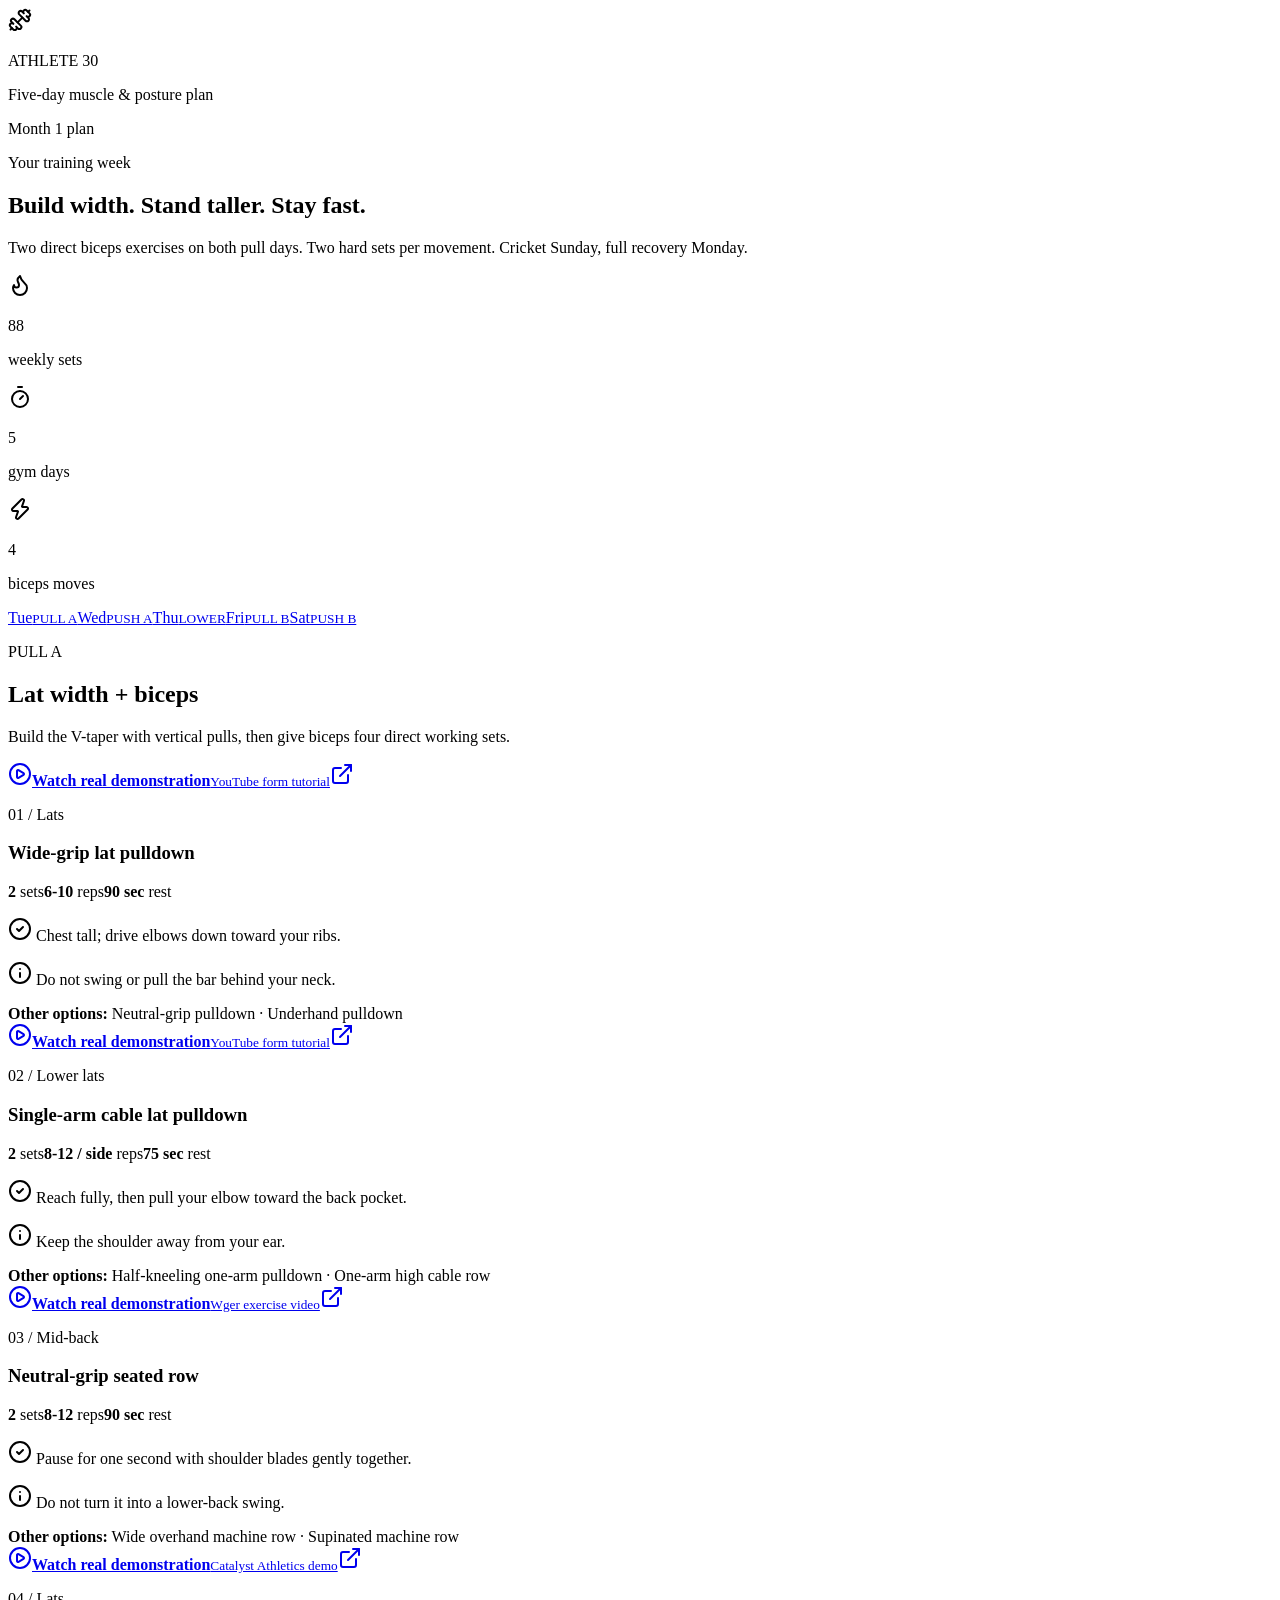
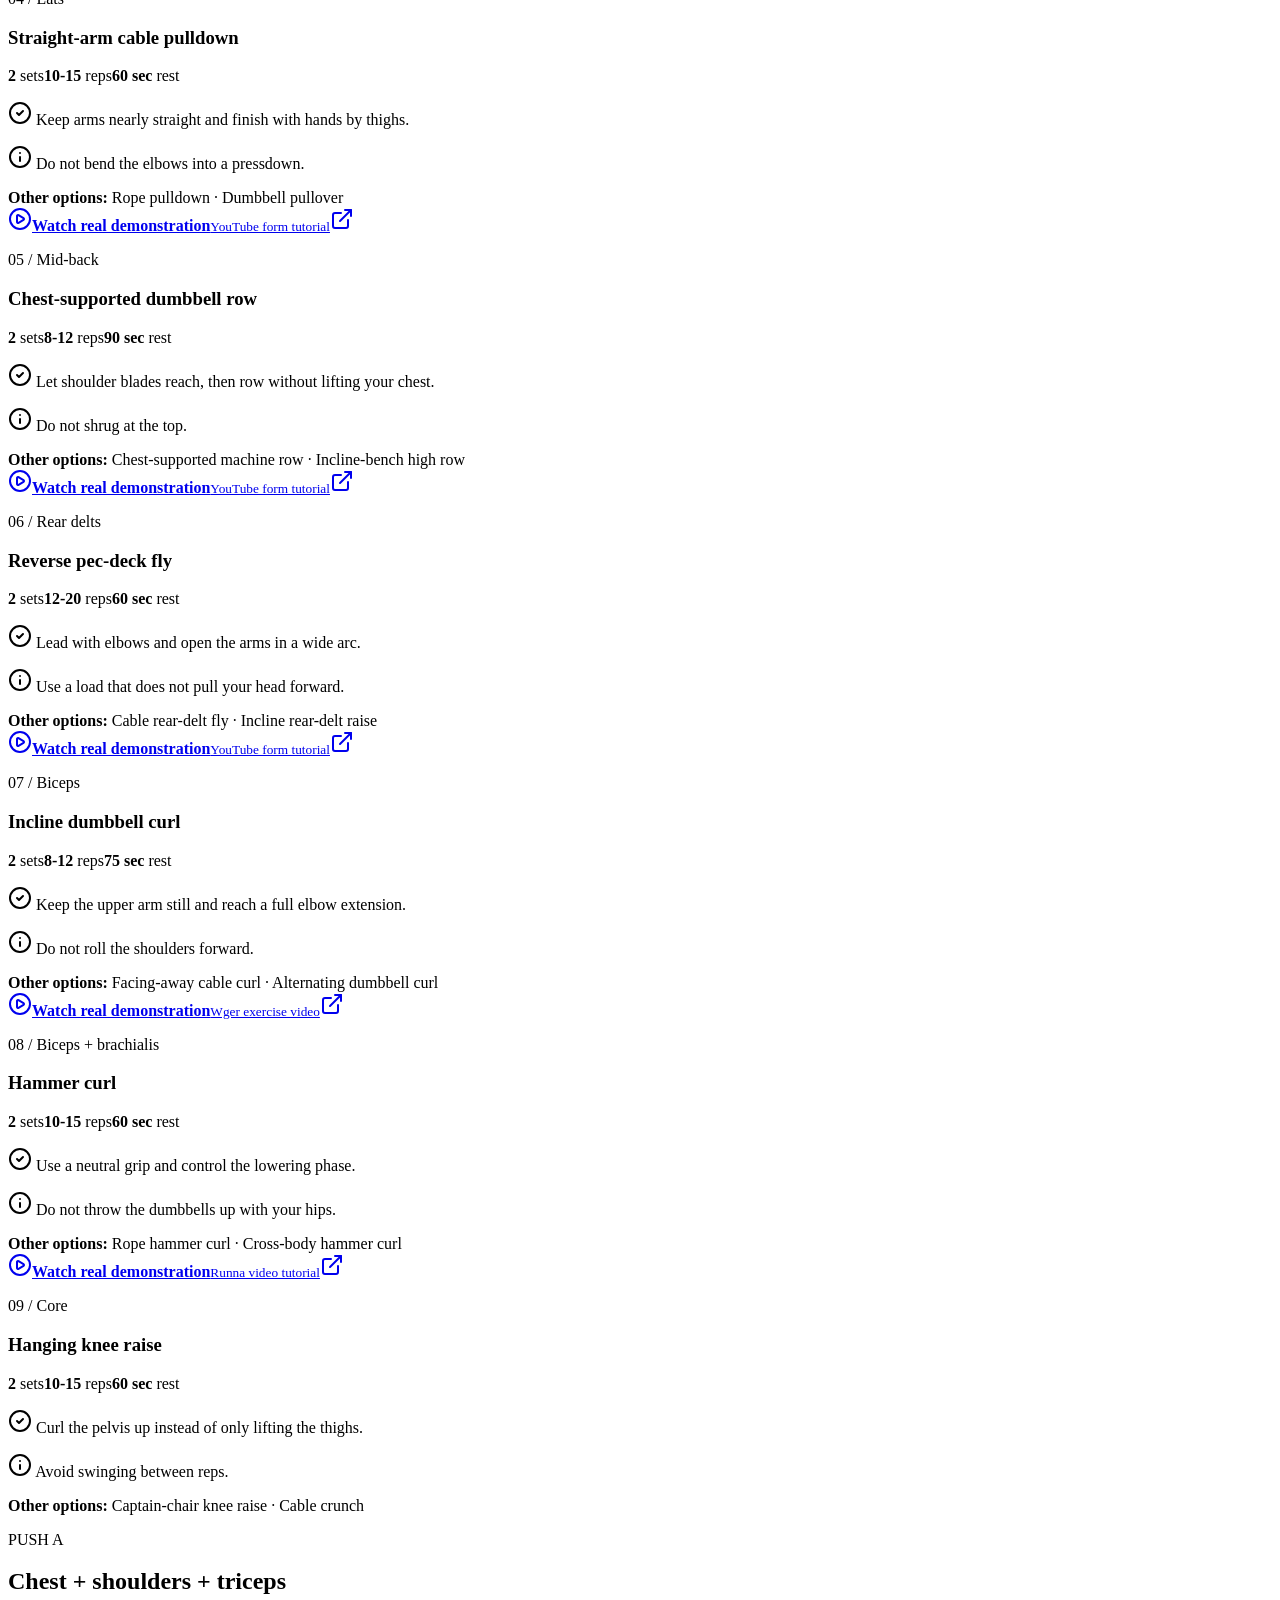
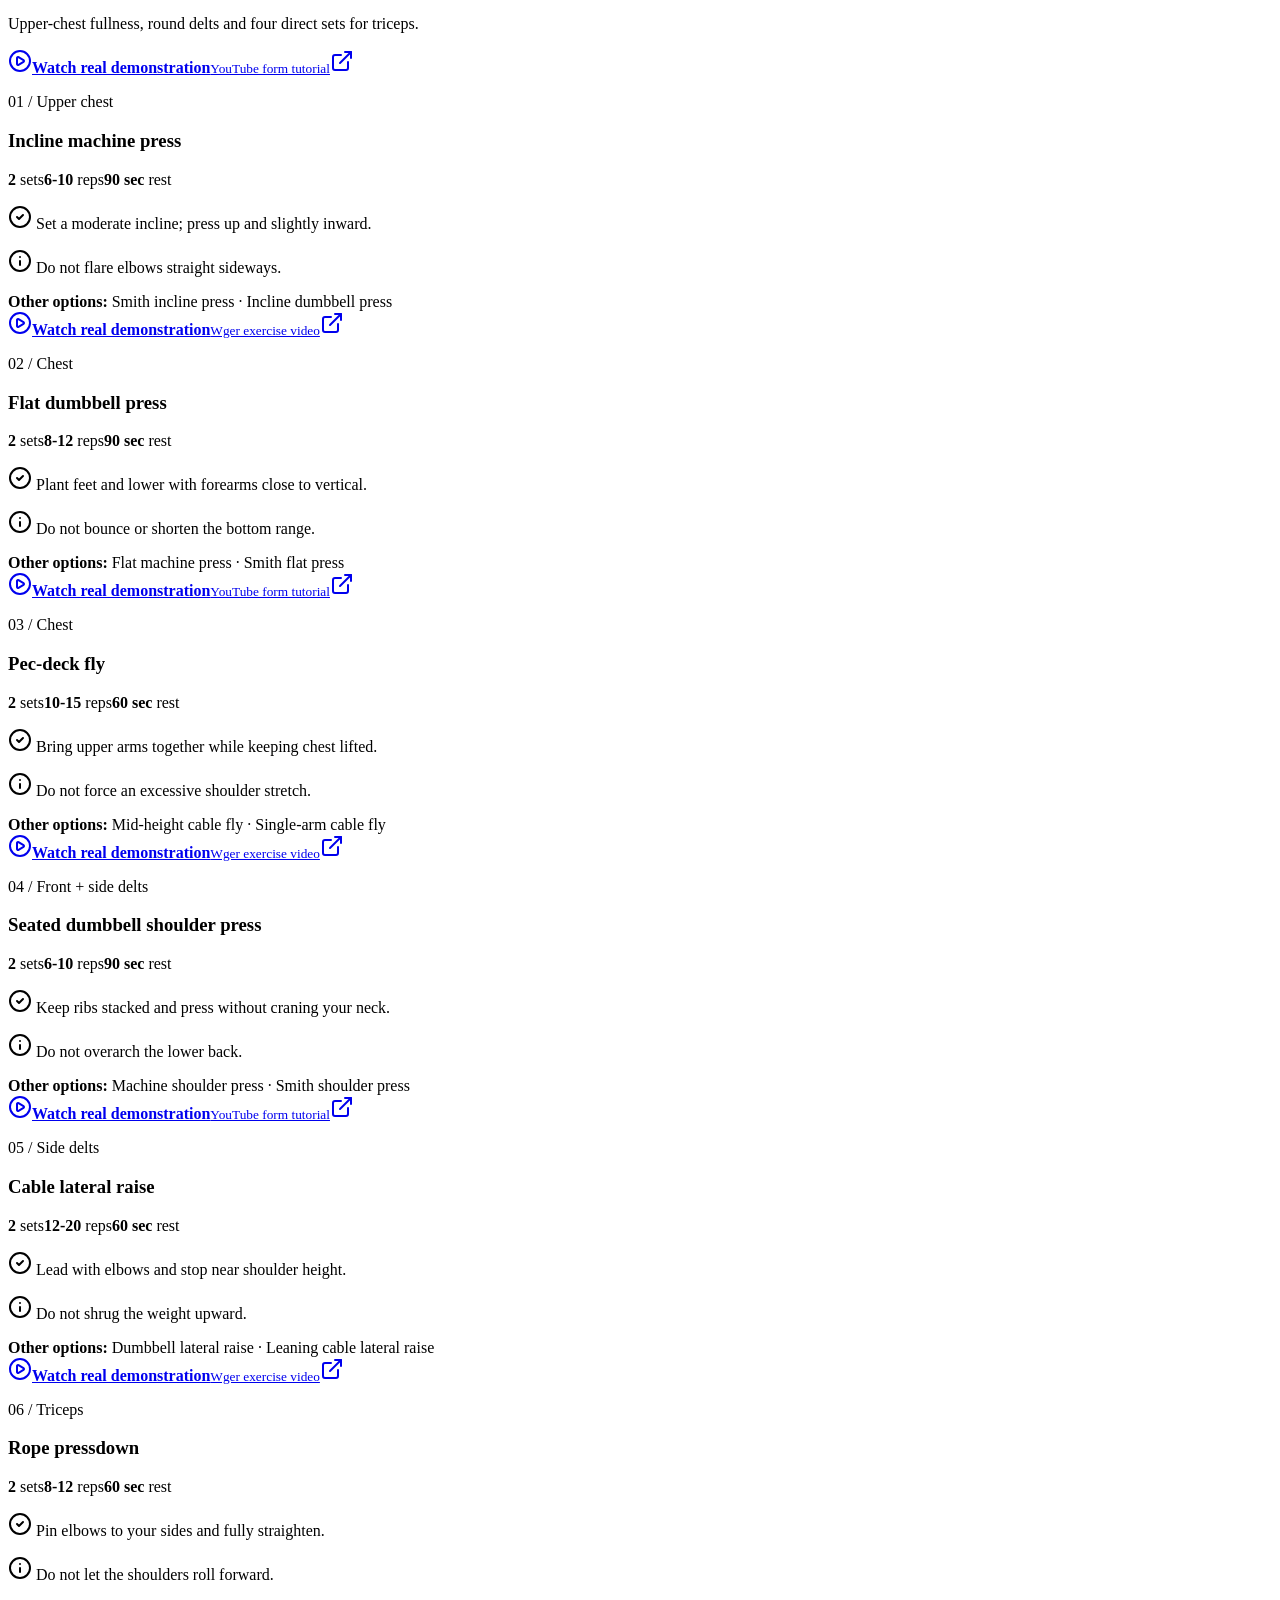
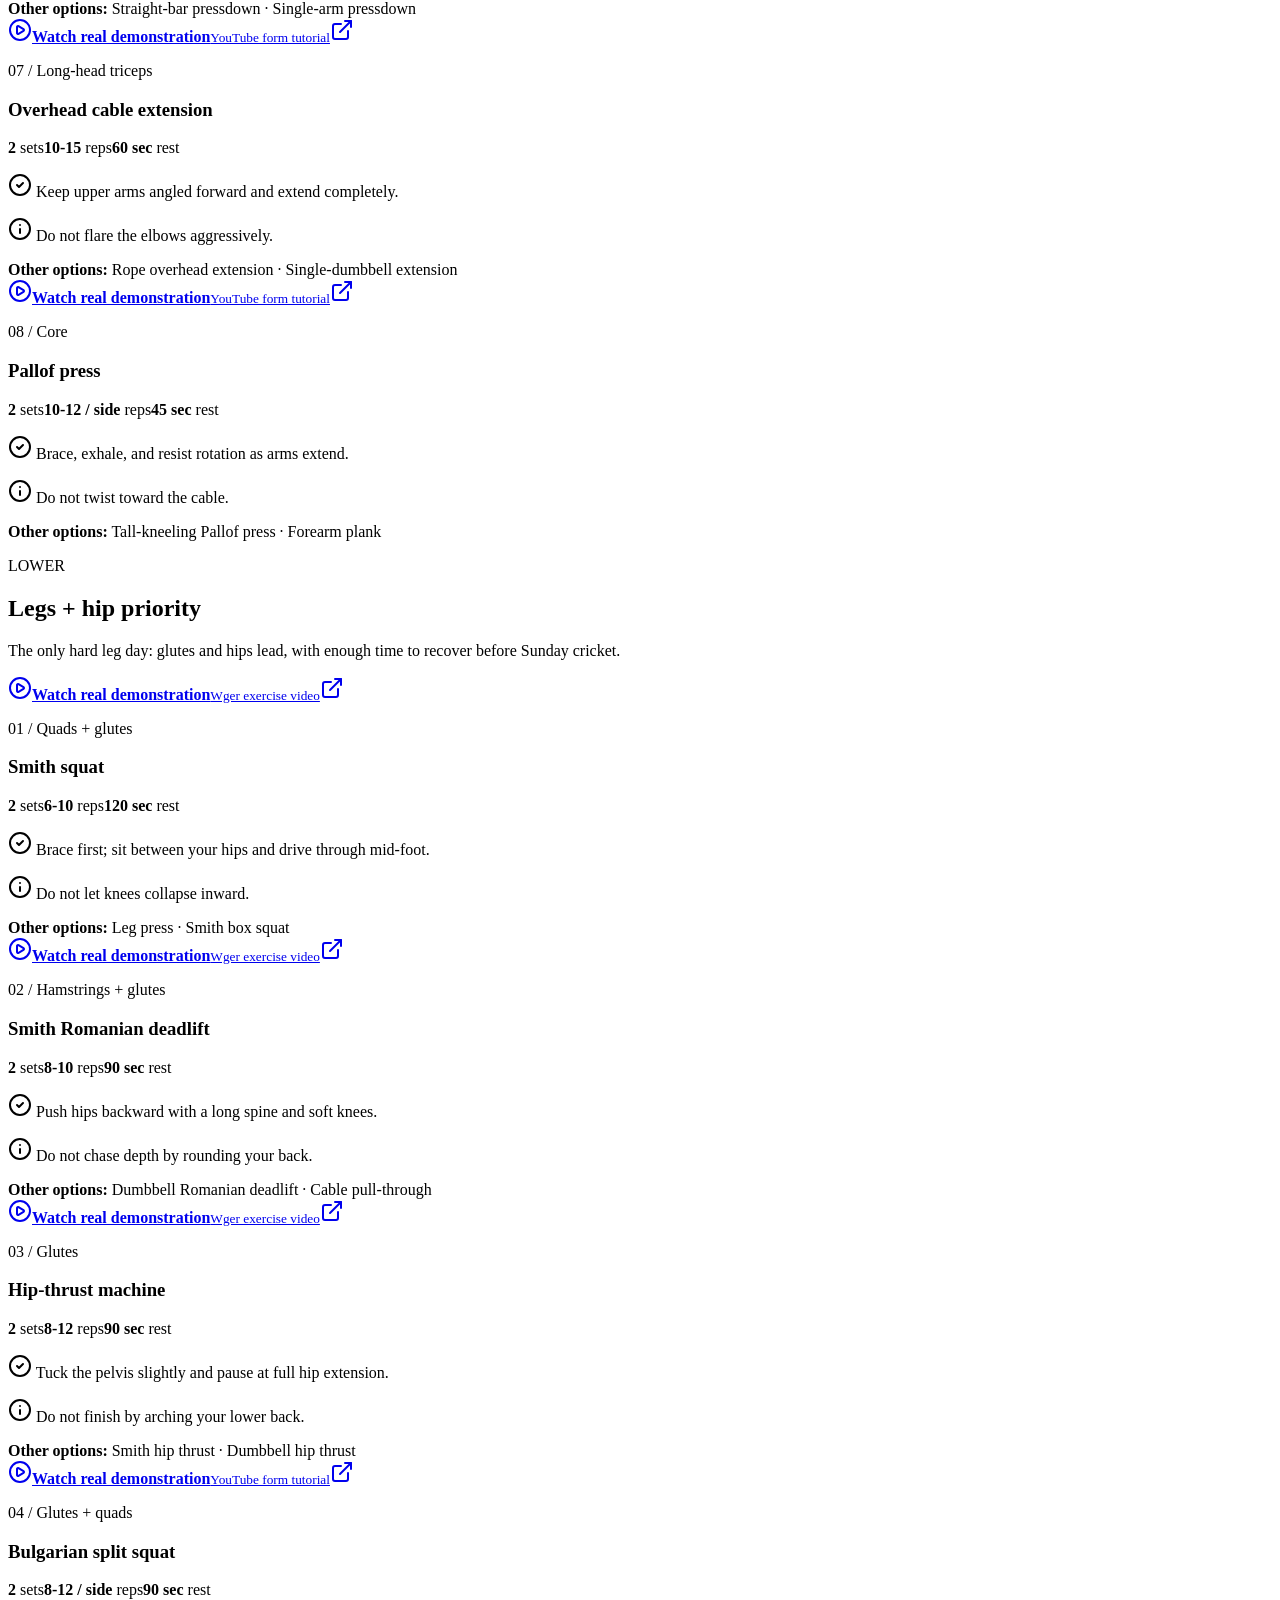
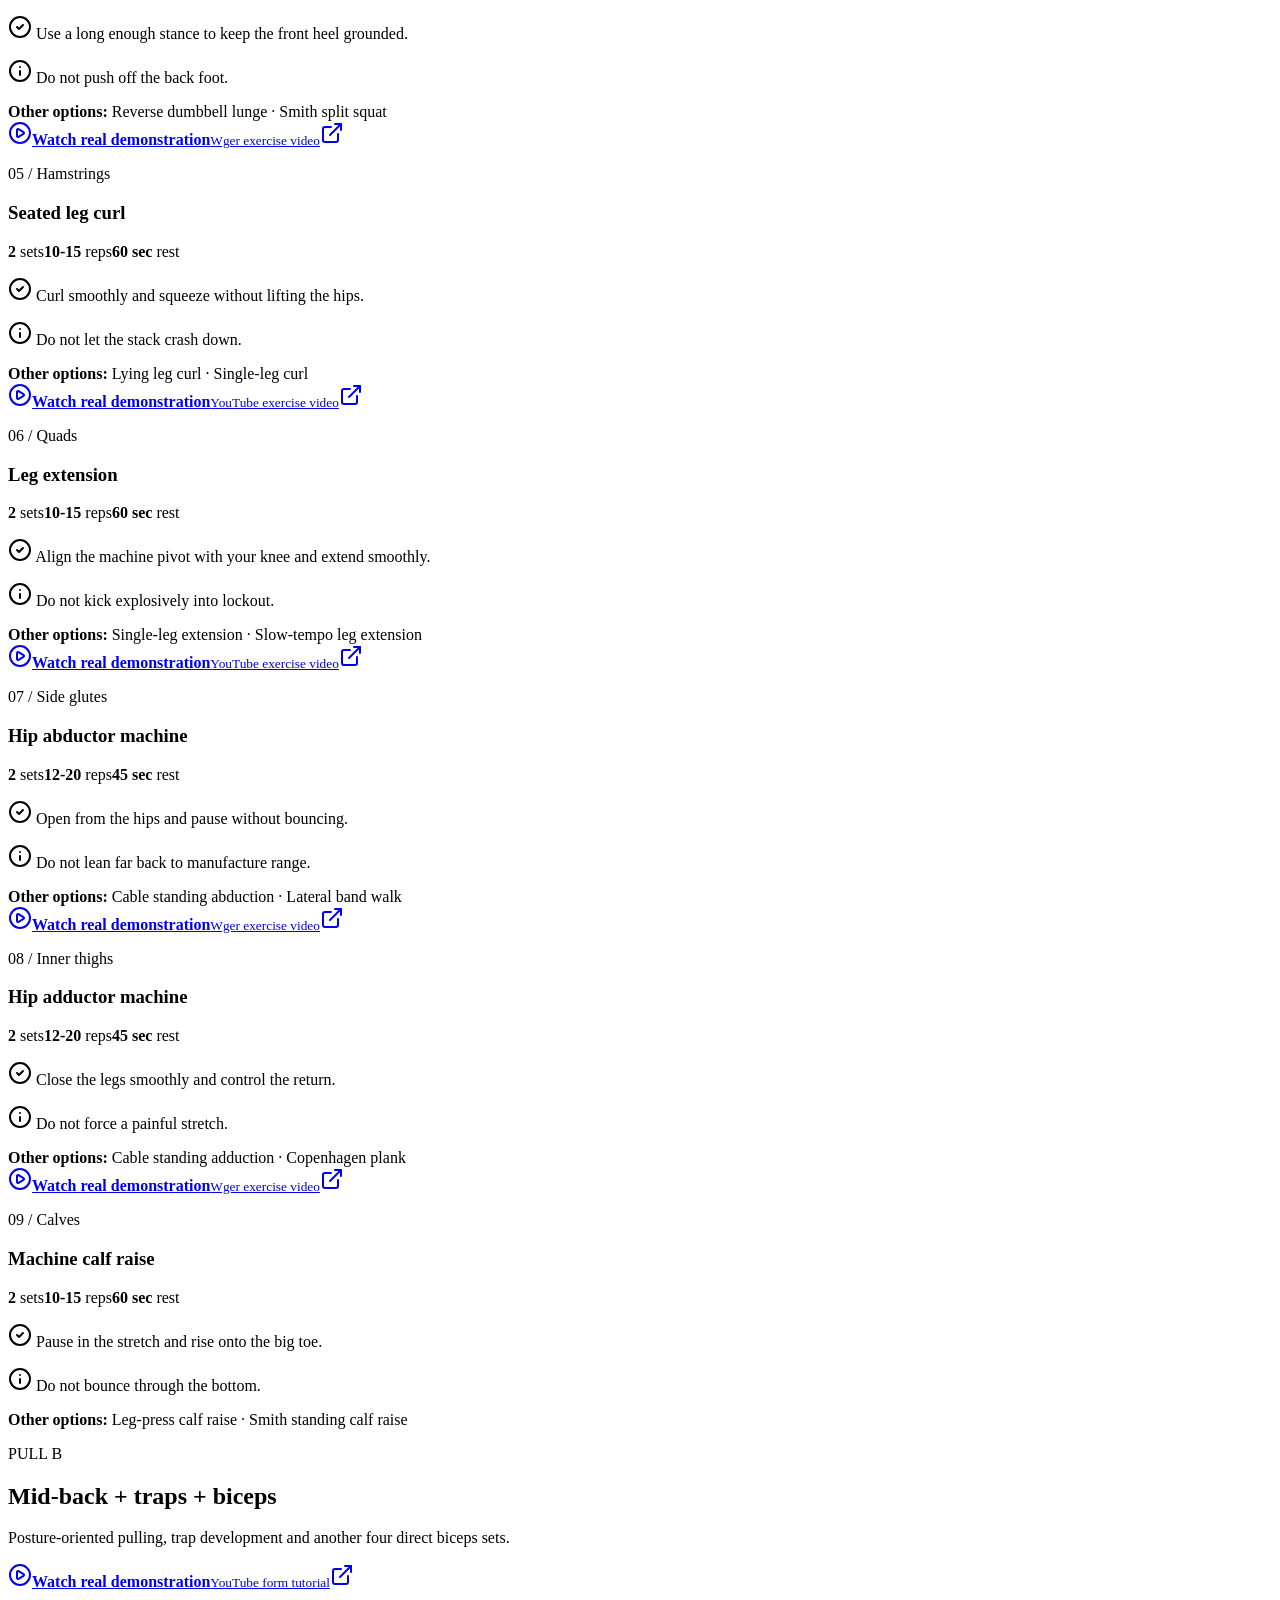
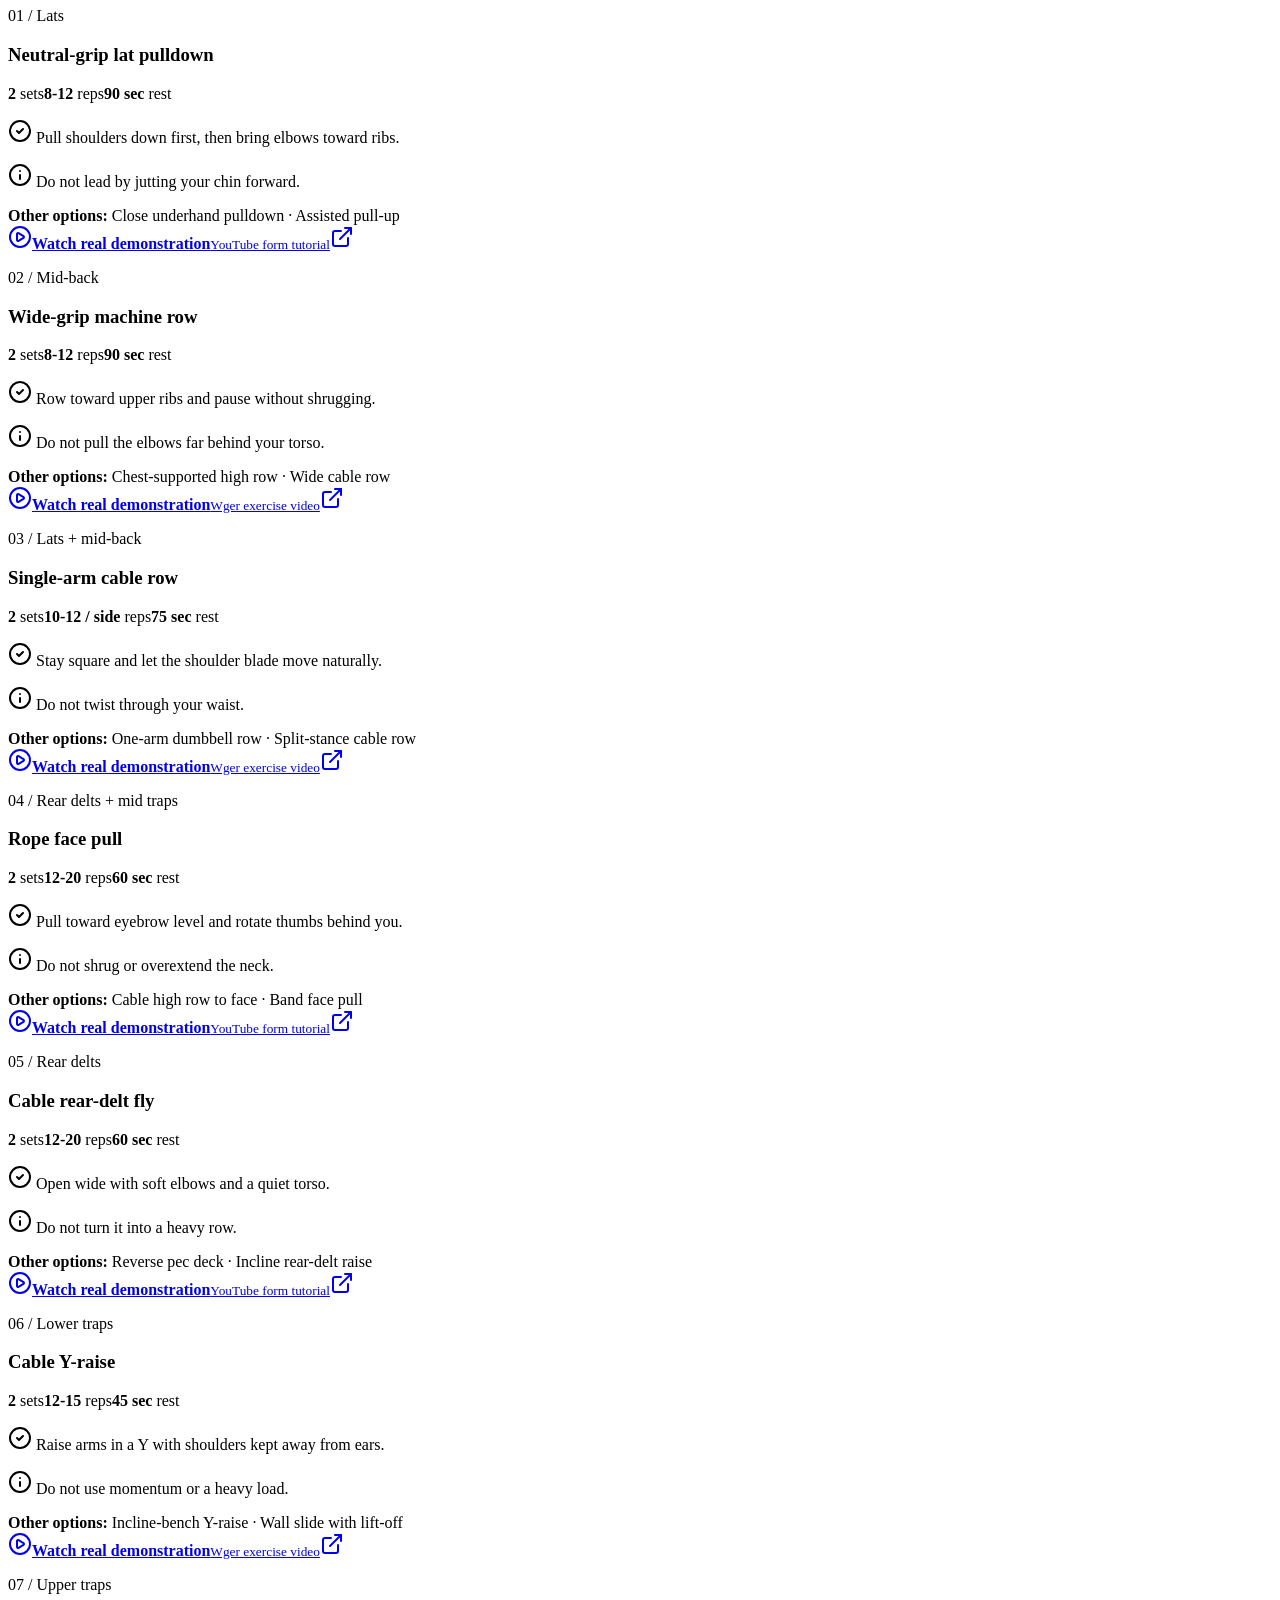
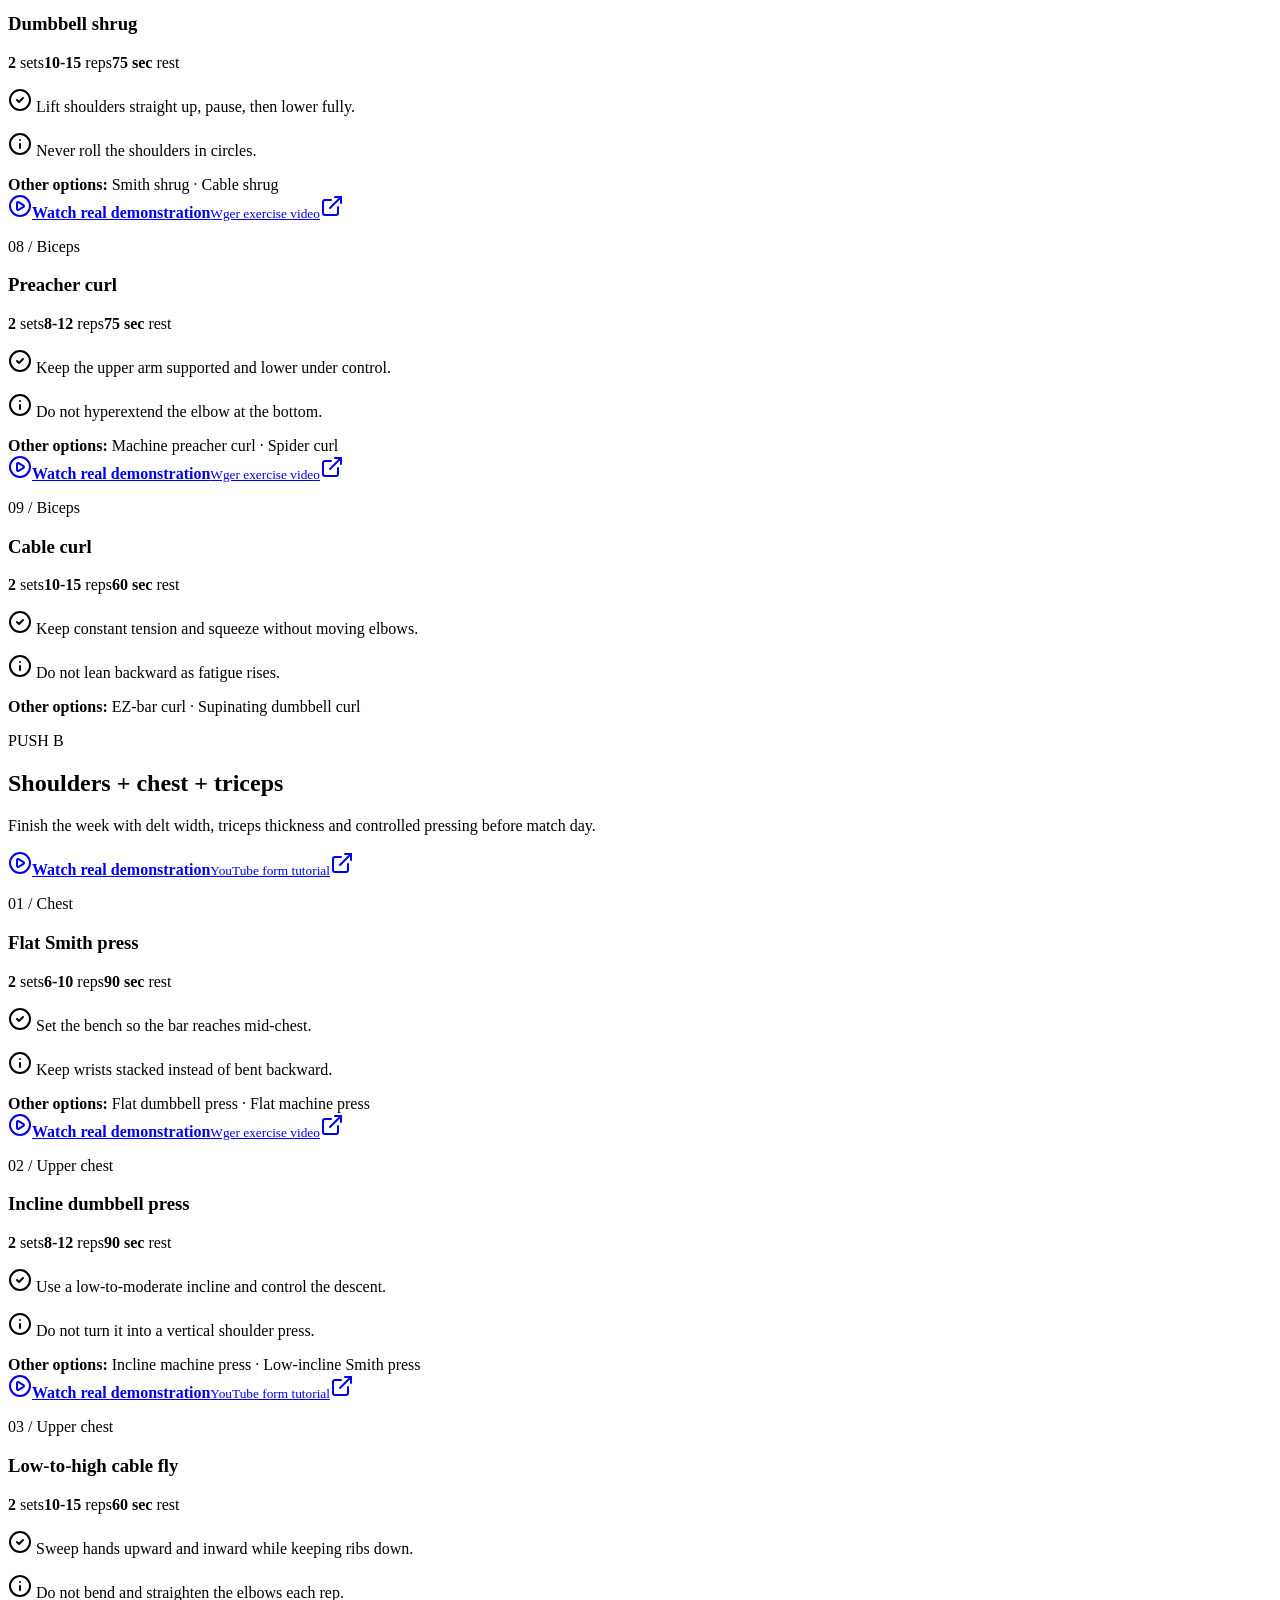
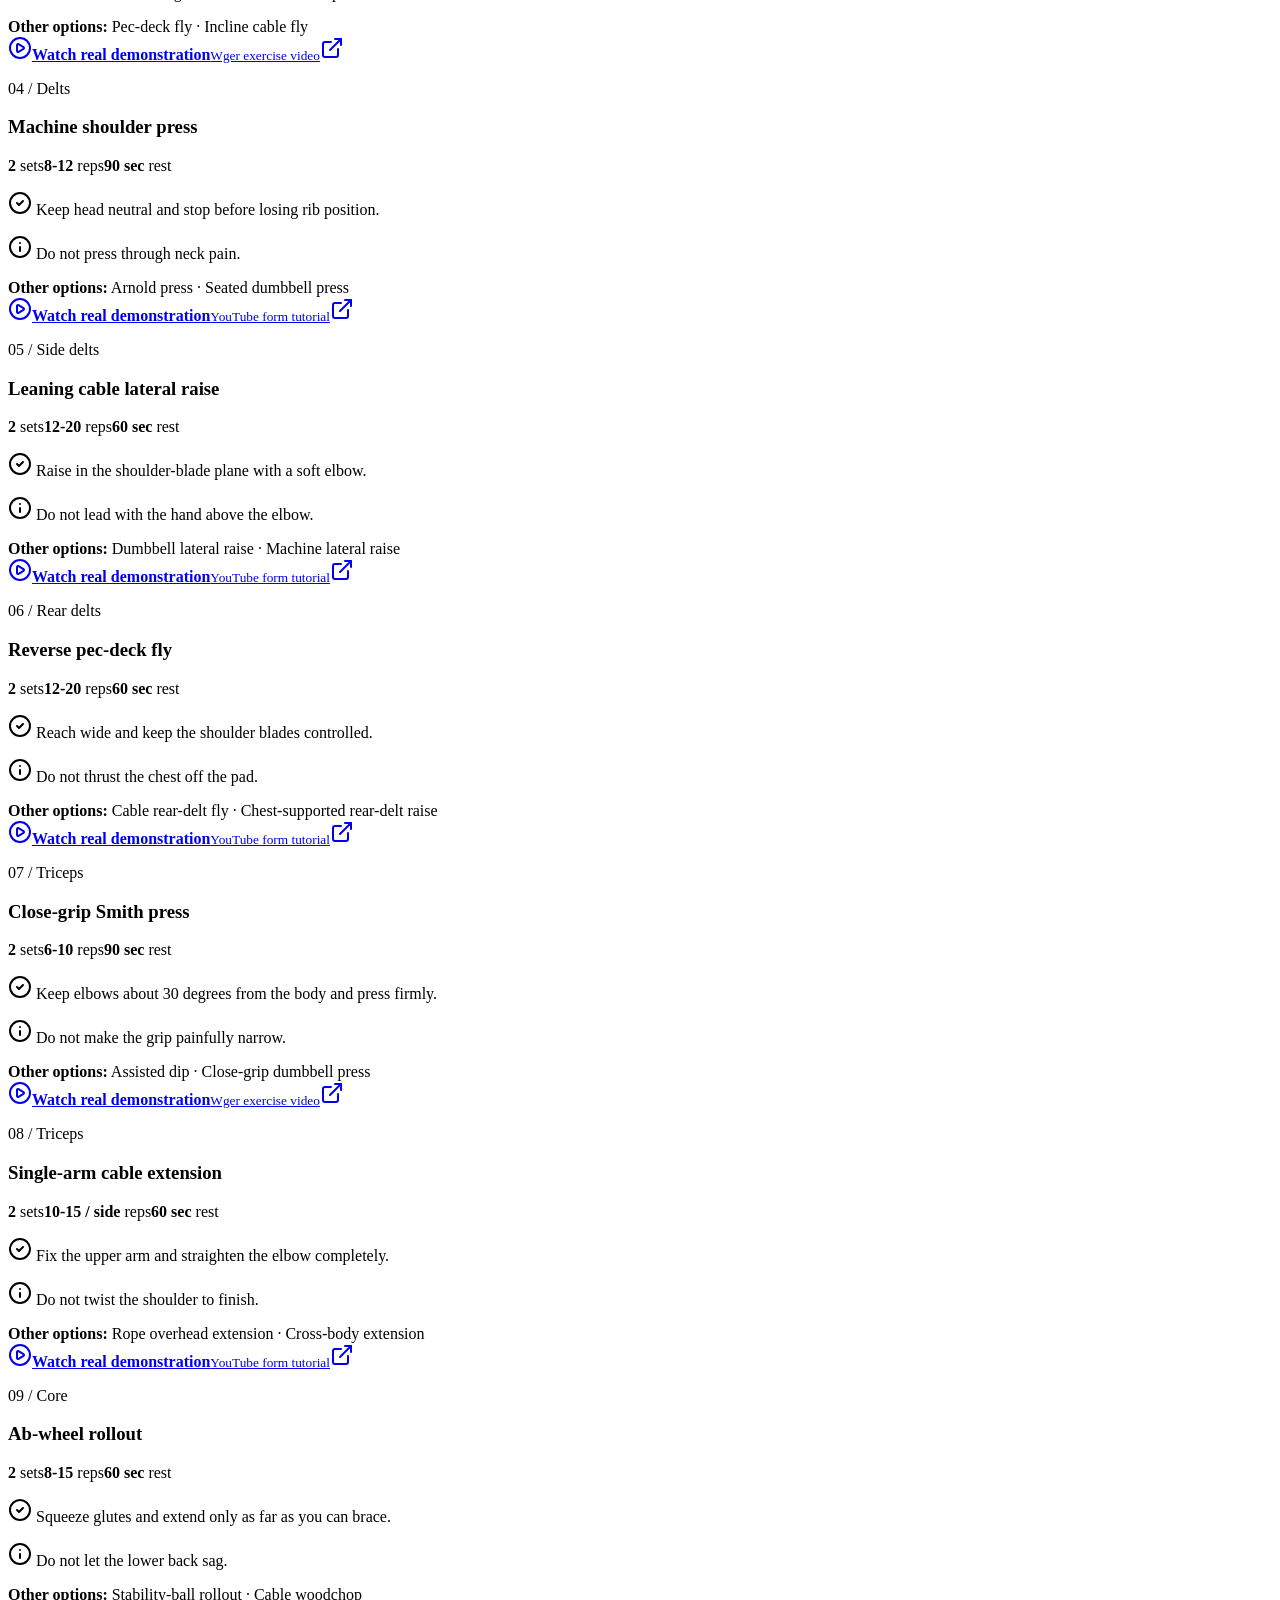
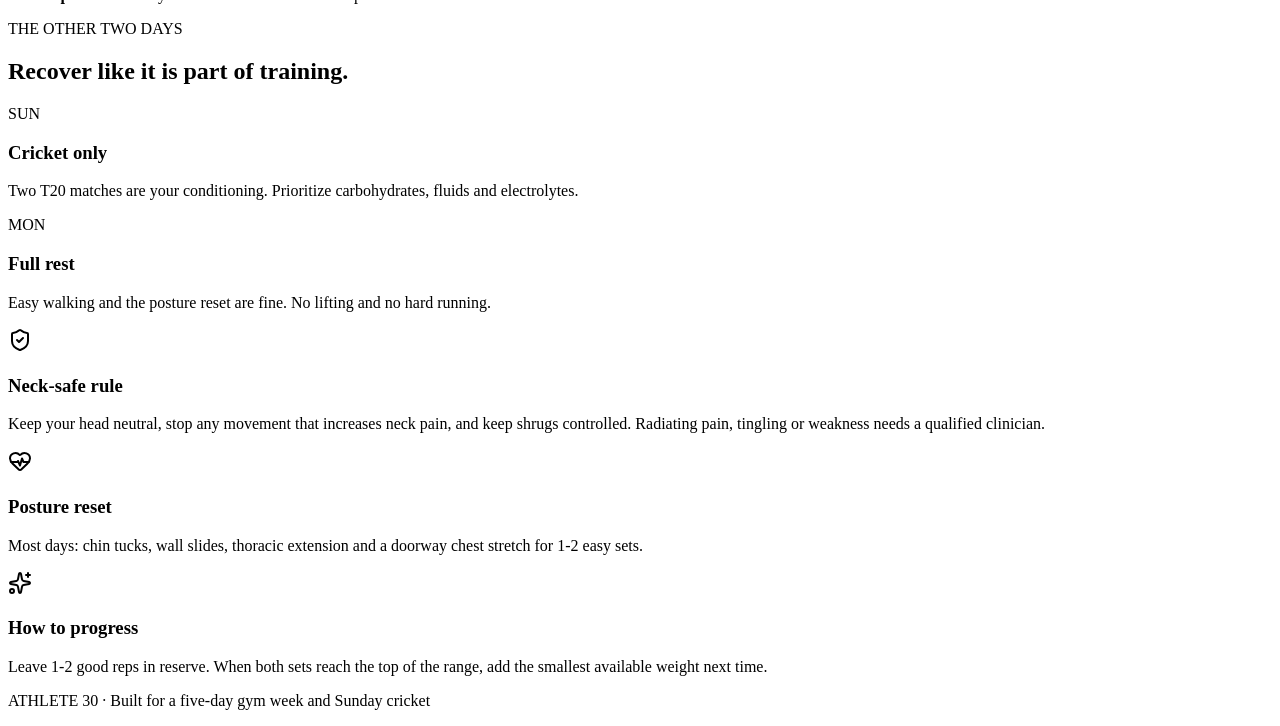
==== commit 3faa57ed: "Replace broken exercise demo links" ====
--- a/public-site/index.html
+++ b/public-site/index.html
@@ -128,4 +128,4 @@
 
 .__variable_geist_mono_1001rt9 { --font-geist-mono: 'Geist Mono', 'Geist Mono Fallback'; }
 </style>
-</head><body class="__variable_geist_19ysh9d __variable_geist_mono_1001rt9 antialiased"><main class="min-h-screen bg-background text-foreground"><header class="sticky top-0 z-20 border-b border-border bg-card/95 backdrop-blur"><div class="mx-auto flex max-w-7xl items-center justify-between px-4 py-4 sm:px-6"><div class="flex items-center gap-3"><span class="grid size-10 place-items-center rounded-xl bg-primary text-primary-foreground"><svg xmlns="http://www.w3.org/2000/svg" width="24" height="24" viewBox="0 0 24 24" fill="none" stroke="currentColor" stroke-width="2" stroke-linecap="round" stroke-linejoin="round" class="lucide lucide-dumbbell" aria-hidden="true"><path d="M17.596 12.768a2 2 0 1 0 2.829-2.829l-1.768-1.767a2 2 0 0 0 2.828-2.829l-2.828-2.828a2 2 0 0 0-2.829 2.828l-1.767-1.768a2 2 0 1 0-2.829 2.829z"></path><path d="m2.5 21.5 1.4-1.4"></path><path d="m20.1 3.9 1.4-1.4"></path><path d="M5.343 21.485a2 2 0 1 0 2.829-2.828l1.767 1.768a2 2 0 1 0 2.829-2.829l-6.364-6.364a2 2 0 1 0-2.829 2.829l1.768 1.767a2 2 0 0 0-2.828 2.829z"></path><path d="m9.6 14.4 4.8-4.8"></path></svg></span><div><p class="font-heading text-lg font-black tracking-tight">ATHLETE 30</p><p class="hidden text-xs text-muted-foreground sm:block">Five-day muscle &amp; posture plan</p></div></div><span data-slot="badge" data-variant="default" class="group/badge inline-flex w-fit shrink-0 items-center justify-center gap-1 overflow-hidden rounded-4xl border border-transparent py-0.5 text-xs font-medium whitespace-nowrap transition-all focus-visible:border-ring focus-visible:ring-[3px] focus-visible:ring-ring/50 has-data-[icon=inline-end]:pr-1.5 has-data-[icon=inline-start]:pl-1.5 aria-invalid:border-destructive aria-invalid:ring-destructive/20 dark:aria-invalid:ring-destructive/40 [&amp;&gt;svg]:pointer-events-none [&amp;&gt;svg]:size-3! [a]:hover:bg-primary/80 h-7 bg-accent px-3 text-accent-foreground">Month 1 plan</span></div></header><section class="mx-auto max-w-7xl px-4 py-7 sm:px-6 sm:py-10"><div class="mb-8 grid gap-6 lg:grid-cols-[1fr_390px] lg:items-end"><div><p class="mb-2 text-xs font-bold uppercase tracking-[0.2em] text-primary">Your training week</p><h1 class="max-w-3xl font-heading text-4xl font-black leading-[1.03] tracking-[-0.04em] sm:text-6xl">Build width. Stand taller. Stay fast.</h1><p class="mt-4 max-w-2xl text-base leading-relaxed text-muted-foreground">Two direct biceps exercises on both pull days. Two hard sets per movement. Cricket Sunday, full recovery Monday.</p></div><div class="summary-panel"><div><svg xmlns="http://www.w3.org/2000/svg" width="24" height="24" viewBox="0 0 24 24" fill="none" stroke="currentColor" stroke-width="2" stroke-linecap="round" stroke-linejoin="round" class="lucide lucide-flame" aria-hidden="true"><path d="M12 3q1 4 4 6.5t3 5.5a1 1 0 0 1-14 0 5 5 0 0 1 1-3 1 1 0 0 0 5 0c0-2-1.5-3-1.5-5q0-2 2.5-4"></path></svg><p class="summary-value">88</p><p class="summary-label">weekly sets</p></div><div><svg xmlns="http://www.w3.org/2000/svg" width="24" height="24" viewBox="0 0 24 24" fill="none" stroke="currentColor" stroke-width="2" stroke-linecap="round" stroke-linejoin="round" class="lucide lucide-timer" aria-hidden="true"><line x1="10" x2="14" y1="2" y2="2"></line><line x1="12" x2="15" y1="14" y2="11"></line><circle cx="12" cy="14" r="8"></circle></svg><p class="summary-value">5</p><p class="summary-label">gym days</p></div><div><svg xmlns="http://www.w3.org/2000/svg" width="24" height="24" viewBox="0 0 24 24" fill="none" stroke="currentColor" stroke-width="2" stroke-linecap="round" stroke-linejoin="round" class="lucide lucide-zap" aria-hidden="true"><path d="M15.914 4a1.5 1.5 0 00-2.474-1.561l-9 9A1.5 1.5 0 005.5 14h4.002a.5.5 0 01.471.666L8.086 20a1.5 1.5 0 002.475 1.56l9-9A1.5 1.5 0 0018.5 10h-3.997a.5.5 0 01-.472-.667z"></path></svg><p class="summary-value">4</p><p class="summary-label">biceps moves</p></div></div></div><nav class="day-tabs" aria-label="Jump to workout day"><a href="#tue" class="day-tab"><span>Tue</span><small>PULL A</small></a><a href="#wed" class="day-tab"><span>Wed</span><small>PUSH A</small></a><a href="#thu" class="day-tab"><span>Thu</span><small>LOWER</small></a><a href="#fri" class="day-tab"><span>Fri</span><small>PULL B</small></a><a href="#sat" class="day-tab"><span>Sat</span><small>PUSH B</small></a></nav><section id="tue" class="workout-day scroll-mt-32"><div class="day-heading"><div><p>PULL A</p><h2>Lat width + biceps</h2></div><p>Build the V-taper with vertical pulls, then give biceps four direct working sets.</p></div><div class="exercise-grid"><article class="exercise-card"><a class="real-demo" href="https://www.youtube.com/watch?v=CAwf7n6Luuc" target="_blank" rel="noreferrer" aria-label="Open real demonstration for Wide-grip lat pulldown"><svg xmlns="http://www.w3.org/2000/svg" width="24" height="24" viewBox="0 0 24 24" fill="none" stroke="currentColor" stroke-width="2" stroke-linecap="round" stroke-linejoin="round" class="lucide lucide-circle-play" aria-hidden="true"><path d="M9 9.003a1 1 0 0 1 1.517-.859l4.997 2.997a1 1 0 0 1 0 1.718l-4.997 2.997A1 1 0 0 1 9 14.996z"></path><circle cx="12" cy="12" r="10"></circle></svg><span><b>Watch real demonstration</b><small>YouTube form tutorial</small></span><svg xmlns="http://www.w3.org/2000/svg" width="24" height="24" viewBox="0 0 24 24" fill="none" stroke="currentColor" stroke-width="2" stroke-linecap="round" stroke-linejoin="round" class="lucide lucide-external-link" aria-hidden="true"><path d="M15 3h6v6"></path><path d="M10 14 21 3"></path><path d="M18 13v6a2 2 0 0 1-2 2H5a2 2 0 0 1-2-2V8a2 2 0 0 1 2-2h6"></path></svg></a><div class="exercise-body"><div class="mb-3"><div><p class="exercise-number">01<!-- --> / <!-- -->Lats</p><h3>Wide-grip lat pulldown</h3></div></div><div class="prescription"><span><b>2</b> sets</span><span><b>6-10</b> reps</span><span><b>90 sec</b> rest</span></div><p class="cue"><svg xmlns="http://www.w3.org/2000/svg" width="24" height="24" viewBox="0 0 24 24" fill="none" stroke="currentColor" stroke-width="2" stroke-linecap="round" stroke-linejoin="round" class="lucide lucide-circle-check" aria-hidden="true"><circle cx="12" cy="12" r="10"></circle><path d="m9 12 2 2 4-4"></path></svg> <!-- -->Chest tall; drive elbows down toward your ribs.</p><p class="avoid"><svg xmlns="http://www.w3.org/2000/svg" width="24" height="24" viewBox="0 0 24 24" fill="none" stroke="currentColor" stroke-width="2" stroke-linecap="round" stroke-linejoin="round" class="lucide lucide-info" aria-hidden="true"><circle cx="12" cy="12" r="10"></circle><path d="M12 16v-4"></path><path d="M12 8h.01"></path></svg> <!-- -->Do not swing or pull the bar behind your neck.</p><div class="alternatives"><b>Other options:</b> <!-- -->Neutral-grip pulldown · Underhand pulldown</div></div></article><article class="exercise-card"><a class="real-demo" href="https://www.muscleandstrength.com/exercises/single-arm-lat-pulldown.html" target="_blank" rel="noreferrer" aria-label="Open real demonstration for Single-arm cable lat pulldown"><svg xmlns="http://www.w3.org/2000/svg" width="24" height="24" viewBox="0 0 24 24" fill="none" stroke="currentColor" stroke-width="2" stroke-linecap="round" stroke-linejoin="round" class="lucide lucide-circle-play" aria-hidden="true"><path d="M9 9.003a1 1 0 0 1 1.517-.859l4.997 2.997a1 1 0 0 1 0 1.718l-4.997 2.997A1 1 0 0 1 9 14.996z"></path><circle cx="12" cy="12" r="10"></circle></svg><span><b>Watch real demonstration</b><small>Muscle &amp; Strength demo</small></span><svg xmlns="http://www.w3.org/2000/svg" width="24" height="24" viewBox="0 0 24 24" fill="none" stroke="currentColor" stroke-width="2" stroke-linecap="round" stroke-linejoin="round" class="lucide lucide-external-link" aria-hidden="true"><path d="M15 3h6v6"></path><path d="M10 14 21 3"></path><path d="M18 13v6a2 2 0 0 1-2 2H5a2 2 0 0 1-2-2V8a2 2 0 0 1 2-2h6"></path></svg></a><div class="exercise-body"><div class="mb-3"><div><p class="exercise-number">02<!-- --> / <!-- -->Lower lats</p><h3>Single-arm cable lat pulldown</h3></div></div><div class="prescription"><span><b>2</b> sets</span><span><b>8-12 / side</b> reps</span><span><b>75 sec</b> rest</span></div><p class="cue"><svg xmlns="http://www.w3.org/2000/svg" width="24" height="24" viewBox="0 0 24 24" fill="none" stroke="currentColor" stroke-width="2" stroke-linecap="round" stroke-linejoin="round" class="lucide lucide-circle-check" aria-hidden="true"><circle cx="12" cy="12" r="10"></circle><path d="m9 12 2 2 4-4"></path></svg> <!-- -->Reach fully, then pull your elbow toward the back pocket.</p><p class="avoid"><svg xmlns="http://www.w3.org/2000/svg" width="24" height="24" viewBox="0 0 24 24" fill="none" stroke="currentColor" stroke-width="2" stroke-linecap="round" stroke-linejoin="round" class="lucide lucide-info" aria-hidden="true"><circle cx="12" cy="12" r="10"></circle><path d="M12 16v-4"></path><path d="M12 8h.01"></path></svg> <!-- -->Keep the shoulder away from your ear.</p><div class="alternatives"><b>Other options:</b> <!-- -->Half-kneeling one-arm pulldown · One-arm high cable row</div></div></article><article class="exercise-card"><a class="real-demo" href="https://wger.de/media/exercise-video/512/fff4c294-93f0-4926-b3a2-bf59ad4afaa5.MOV" target="_blank" rel="noreferrer" aria-label="Open real demonstration for Neutral-grip seated row"><svg xmlns="http://www.w3.org/2000/svg" width="24" height="24" viewBox="0 0 24 24" fill="none" stroke="currentColor" stroke-width="2" stroke-linecap="round" stroke-linejoin="round" class="lucide lucide-circle-play" aria-hidden="true"><path d="M9 9.003a1 1 0 0 1 1.517-.859l4.997 2.997a1 1 0 0 1 0 1.718l-4.997 2.997A1 1 0 0 1 9 14.996z"></path><circle cx="12" cy="12" r="10"></circle></svg><span><b>Watch real demonstration</b><small>Wger exercise video</small></span><svg xmlns="http://www.w3.org/2000/svg" width="24" height="24" viewBox="0 0 24 24" fill="none" stroke="currentColor" stroke-width="2" stroke-linecap="round" stroke-linejoin="round" class="lucide lucide-external-link" aria-hidden="true"><path d="M15 3h6v6"></path><path d="M10 14 21 3"></path><path d="M18 13v6a2 2 0 0 1-2 2H5a2 2 0 0 1-2-2V8a2 2 0 0 1 2-2h6"></path></svg></a><div class="exercise-body"><div class="mb-3"><div><p class="exercise-number">03<!-- --> / <!-- -->Mid-back</p><h3>Neutral-grip seated row</h3></div></div><div class="prescription"><span><b>2</b> sets</span><span><b>8-12</b> reps</span><span><b>90 sec</b> rest</span></div><p class="cue"><svg xmlns="http://www.w3.org/2000/svg" width="24" height="24" viewBox="0 0 24 24" fill="none" stroke="currentColor" stroke-width="2" stroke-linecap="round" stroke-linejoin="round" class="lucide lucide-circle-check" aria-hidden="true"><circle cx="12" cy="12" r="10"></circle><path d="m9 12 2 2 4-4"></path></svg> <!-- -->Pause for one second with shoulder blades gently together.</p><p class="avoid"><svg xmlns="http://www.w3.org/2000/svg" width="24" height="24" viewBox="0 0 24 24" fill="none" stroke="currentColor" stroke-width="2" stroke-linecap="round" stroke-linejoin="round" class="lucide lucide-info" aria-hidden="true"><circle cx="12" cy="12" r="10"></circle><path d="M12 16v-4"></path><path d="M12 8h.01"></path></svg> <!-- -->Do not turn it into a lower-back swing.</p><div class="alternatives"><b>Other options:</b> <!-- -->Wide overhand machine row · Supinated machine row</div></div></article><article class="exercise-card"><a class="real-demo" href="https://www.catalystathletics.com/exercise/907/Straight-Arm-Pulldown/" target="_blank" rel="noreferrer" aria-label="Open real demonstration for Straight-arm cable pulldown"><svg xmlns="http://www.w3.org/2000/svg" width="24" height="24" viewBox="0 0 24 24" fill="none" stroke="currentColor" stroke-width="2" stroke-linecap="round" stroke-linejoin="round" class="lucide lucide-circle-play" aria-hidden="true"><path d="M9 9.003a1 1 0 0 1 1.517-.859l4.997 2.997a1 1 0 0 1 0 1.718l-4.997 2.997A1 1 0 0 1 9 14.996z"></path><circle cx="12" cy="12" r="10"></circle></svg><span><b>Watch real demonstration</b><small>Catalyst Athletics demo</small></span><svg xmlns="http://www.w3.org/2000/svg" width="24" height="24" viewBox="0 0 24 24" fill="none" stroke="currentColor" stroke-width="2" stroke-linecap="round" stroke-linejoin="round" class="lucide lucide-external-link" aria-hidden="true"><path d="M15 3h6v6"></path><path d="M10 14 21 3"></path><path d="M18 13v6a2 2 0 0 1-2 2H5a2 2 0 0 1-2-2V8a2 2 0 0 1 2-2h6"></path></svg></a><div class="exercise-body"><div class="mb-3"><div><p class="exercise-number">04<!-- --> / <!-- -->Lats</p><h3>Straight-arm cable pulldown</h3></div></div><div class="prescription"><span><b>2</b> sets</span><span><b>10-15</b> reps</span><span><b>60 sec</b> rest</span></div><p class="cue"><svg xmlns="http://www.w3.org/2000/svg" width="24" height="24" viewBox="0 0 24 24" fill="none" stroke="currentColor" stroke-width="2" stroke-linecap="round" stroke-linejoin="round" class="lucide lucide-circle-check" aria-hidden="true"><circle cx="12" cy="12" r="10"></circle><path d="m9 12 2 2 4-4"></path></svg> <!-- -->Keep arms nearly straight and finish with hands by thighs.</p><p class="avoid"><svg xmlns="http://www.w3.org/2000/svg" width="24" height="24" viewBox="0 0 24 24" fill="none" stroke="currentColor" stroke-width="2" stroke-linecap="round" stroke-linejoin="round" class="lucide lucide-info" aria-hidden="true"><circle cx="12" cy="12" r="10"></circle><path d="M12 16v-4"></path><path d="M12 8h.01"></path></svg> <!-- -->Do not bend the elbows into a pressdown.</p><div class="alternatives"><b>Other options:</b> <!-- -->Rope pulldown · Dumbbell pullover</div></div></article><article class="exercise-card"><a class="real-demo" href="https://www.muscleandstrength.com/exercises/chest-supported-dumbbell-row.html" target="_blank" rel="noreferrer" aria-label="Open real demonstration for Chest-supported dumbbell row"><svg xmlns="http://www.w3.org/2000/svg" width="24" height="24" viewBox="0 0 24 24" fill="none" stroke="currentColor" stroke-width="2" stroke-linecap="round" stroke-linejoin="round" class="lucide lucide-circle-play" aria-hidden="true"><path d="M9 9.003a1 1 0 0 1 1.517-.859l4.997 2.997a1 1 0 0 1 0 1.718l-4.997 2.997A1 1 0 0 1 9 14.996z"></path><circle cx="12" cy="12" r="10"></circle></svg><span><b>Watch real demonstration</b><small>Muscle &amp; Strength demo</small></span><svg xmlns="http://www.w3.org/2000/svg" width="24" height="24" viewBox="0 0 24 24" fill="none" stroke="currentColor" stroke-width="2" stroke-linecap="round" stroke-linejoin="round" class="lucide lucide-external-link" aria-hidden="true"><path d="M15 3h6v6"></path><path d="M10 14 21 3"></path><path d="M18 13v6a2 2 0 0 1-2 2H5a2 2 0 0 1-2-2V8a2 2 0 0 1 2-2h6"></path></svg></a><div class="exercise-body"><div class="mb-3"><div><p class="exercise-number">05<!-- --> / <!-- -->Mid-back</p><h3>Chest-supported dumbbell row</h3></div></div><div class="prescription"><span><b>2</b> sets</span><span><b>8-12</b> reps</span><span><b>90 sec</b> rest</span></div><p class="cue"><svg xmlns="http://www.w3.org/2000/svg" width="24" height="24" viewBox="0 0 24 24" fill="none" stroke="currentColor" stroke-width="2" stroke-linecap="round" stroke-linejoin="round" class="lucide lucide-circle-check" aria-hidden="true"><circle cx="12" cy="12" r="10"></circle><path d="m9 12 2 2 4-4"></path></svg> <!-- -->Let shoulder blades reach, then row without lifting your chest.</p><p class="avoid"><svg xmlns="http://www.w3.org/2000/svg" width="24" height="24" viewBox="0 0 24 24" fill="none" stroke="currentColor" stroke-width="2" stroke-linecap="round" stroke-linejoin="round" class="lucide lucide-info" aria-hidden="true"><circle cx="12" cy="12" r="10"></circle><path d="M12 16v-4"></path><path d="M12 8h.01"></path></svg> <!-- -->Do not shrug at the top.</p><div class="alternatives"><b>Other options:</b> <!-- -->Chest-supported machine row · Incline-bench high row</div></div></article><article class="exercise-card"><a class="real-demo" href="https://www.youtube.com/watch?v=dC7jhEk-29A" target="_blank" rel="noreferrer" aria-label="Open real demonstration for Reverse pec-deck fly"><svg xmlns="http://www.w3.org/2000/svg" width="24" height="24" viewBox="0 0 24 24" fill="none" stroke="currentColor" stroke-width="2" stroke-linecap="round" stroke-linejoin="round" class="lucide lucide-circle-play" aria-hidden="true"><path d="M9 9.003a1 1 0 0 1 1.517-.859l4.997 2.997a1 1 0 0 1 0 1.718l-4.997 2.997A1 1 0 0 1 9 14.996z"></path><circle cx="12" cy="12" r="10"></circle></svg><span><b>Watch real demonstration</b><small>YouTube form tutorial</small></span><svg xmlns="http://www.w3.org/2000/svg" width="24" height="24" viewBox="0 0 24 24" fill="none" stroke="currentColor" stroke-width="2" stroke-linecap="round" stroke-linejoin="round" class="lucide lucide-external-link" aria-hidden="true"><path d="M15 3h6v6"></path><path d="M10 14 21 3"></path><path d="M18 13v6a2 2 0 0 1-2 2H5a2 2 0 0 1-2-2V8a2 2 0 0 1 2-2h6"></path></svg></a><div class="exercise-body"><div class="mb-3"><div><p class="exercise-number">06<!-- --> / <!-- -->Rear delts</p><h3>Reverse pec-deck fly</h3></div></div><div class="prescription"><span><b>2</b> sets</span><span><b>12-20</b> reps</span><span><b>60 sec</b> rest</span></div><p class="cue"><svg xmlns="http://www.w3.org/2000/svg" width="24" height="24" viewBox="0 0 24 24" fill="none" stroke="currentColor" stroke-width="2" stroke-linecap="round" stroke-linejoin="round" class="lucide lucide-circle-check" aria-hidden="true"><circle cx="12" cy="12" r="10"></circle><path d="m9 12 2 2 4-4"></path></svg> <!-- -->Lead with elbows and open the arms in a wide arc.</p><p class="avoid"><svg xmlns="http://www.w3.org/2000/svg" width="24" height="24" viewBox="0 0 24 24" fill="none" stroke="currentColor" stroke-width="2" stroke-linecap="round" stroke-linejoin="round" class="lucide lucide-info" aria-hidden="true"><circle cx="12" cy="12" r="10"></circle><path d="M12 16v-4"></path><path d="M12 8h.01"></path></svg> <!-- -->Use a load that does not pull your head forward.</p><div class="alternatives"><b>Other options:</b> <!-- -->Cable rear-delt fly · Incline rear-delt raise</div></div></article><article class="exercise-card"><a class="real-demo" href="https://www.muscleandstrength.com/exercises/incline-dumbbell-curl.html" target="_blank" rel="noreferrer" aria-label="Open real demonstration for Incline dumbbell curl"><svg xmlns="http://www.w3.org/2000/svg" width="24" height="24" viewBox="0 0 24 24" fill="none" stroke="currentColor" stroke-width="2" stroke-linecap="round" stroke-linejoin="round" class="lucide lucide-circle-play" aria-hidden="true"><path d="M9 9.003a1 1 0 0 1 1.517-.859l4.997 2.997a1 1 0 0 1 0 1.718l-4.997 2.997A1 1 0 0 1 9 14.996z"></path><circle cx="12" cy="12" r="10"></circle></svg><span><b>Watch real demonstration</b><small>Muscle &amp; Strength demo</small></span><svg xmlns="http://www.w3.org/2000/svg" width="24" height="24" viewBox="0 0 24 24" fill="none" stroke="currentColor" stroke-width="2" stroke-linecap="round" stroke-linejoin="round" class="lucide lucide-external-link" aria-hidden="true"><path d="M15 3h6v6"></path><path d="M10 14 21 3"></path><path d="M18 13v6a2 2 0 0 1-2 2H5a2 2 0 0 1-2-2V8a2 2 0 0 1 2-2h6"></path></svg></a><div class="exercise-body"><div class="mb-3"><div><p class="exercise-number">07<!-- --> / <!-- -->Biceps</p><h3>Incline dumbbell curl</h3></div></div><div class="prescription"><span><b>2</b> sets</span><span><b>8-12</b> reps</span><span><b>75 sec</b> rest</span></div><p class="cue"><svg xmlns="http://www.w3.org/2000/svg" width="24" height="24" viewBox="0 0 24 24" fill="none" stroke="currentColor" stroke-width="2" stroke-linecap="round" stroke-linejoin="round" class="lucide lucide-circle-check" aria-hidden="true"><circle cx="12" cy="12" r="10"></circle><path d="m9 12 2 2 4-4"></path></svg> <!-- -->Keep the upper arm still and reach a full elbow extension.</p><p class="avoid"><svg xmlns="http://www.w3.org/2000/svg" width="24" height="24" viewBox="0 0 24 24" fill="none" stroke="currentColor" stroke-width="2" stroke-linecap="round" stroke-linejoin="round" class="lucide lucide-info" aria-hidden="true"><circle cx="12" cy="12" r="10"></circle><path d="M12 16v-4"></path><path d="M12 8h.01"></path></svg> <!-- -->Do not roll the shoulders forward.</p><div class="alternatives"><b>Other options:</b> <!-- -->Facing-away cable curl · Alternating dumbbell curl</div></div></article><article class="exercise-card"><a class="real-demo" href="https://wger.de/media/exercise-video/272/df069052-2173-4f24-855f-a0eebe729f24.MOV" target="_blank" rel="noreferrer" aria-label="Open real demonstration for Hammer curl"><svg xmlns="http://www.w3.org/2000/svg" width="24" height="24" viewBox="0 0 24 24" fill="none" stroke="currentColor" stroke-width="2" stroke-linecap="round" stroke-linejoin="round" class="lucide lucide-circle-play" aria-hidden="true"><path d="M9 9.003a1 1 0 0 1 1.517-.859l4.997 2.997a1 1 0 0 1 0 1.718l-4.997 2.997A1 1 0 0 1 9 14.996z"></path><circle cx="12" cy="12" r="10"></circle></svg><span><b>Watch real demonstration</b><small>Wger exercise video</small></span><svg xmlns="http://www.w3.org/2000/svg" width="24" height="24" viewBox="0 0 24 24" fill="none" stroke="currentColor" stroke-width="2" stroke-linecap="round" stroke-linejoin="round" class="lucide lucide-external-link" aria-hidden="true"><path d="M15 3h6v6"></path><path d="M10 14 21 3"></path><path d="M18 13v6a2 2 0 0 1-2 2H5a2 2 0 0 1-2-2V8a2 2 0 0 1 2-2h6"></path></svg></a><div class="exercise-body"><div class="mb-3"><div><p class="exercise-number">08<!-- --> / <!-- -->Biceps + brachialis</p><h3>Hammer curl</h3></div></div><div class="prescription"><span><b>2</b> sets</span><span><b>10-15</b> reps</span><span><b>60 sec</b> rest</span></div><p class="cue"><svg xmlns="http://www.w3.org/2000/svg" width="24" height="24" viewBox="0 0 24 24" fill="none" stroke="currentColor" stroke-width="2" stroke-linecap="round" stroke-linejoin="round" class="lucide lucide-circle-check" aria-hidden="true"><circle cx="12" cy="12" r="10"></circle><path d="m9 12 2 2 4-4"></path></svg> <!-- -->Use a neutral grip and control the lowering phase.</p><p class="avoid"><svg xmlns="http://www.w3.org/2000/svg" width="24" height="24" viewBox="0 0 24 24" fill="none" stroke="currentColor" stroke-width="2" stroke-linecap="round" stroke-linejoin="round" class="lucide lucide-info" aria-hidden="true"><circle cx="12" cy="12" r="10"></circle><path d="M12 16v-4"></path><path d="M12 8h.01"></path></svg> <!-- -->Do not throw the dumbbells up with your hips.</p><div class="alternatives"><b>Other options:</b> <!-- -->Rope hammer curl · Cross-body hammer curl</div></div></article><article class="exercise-card"><a class="real-demo" href="https://support.runna.com/en/articles/6376285-hanging-knee-raise-exercise-tutorial" target="_blank" rel="noreferrer" aria-label="Open real demonstration for Hanging knee raise"><svg xmlns="http://www.w3.org/2000/svg" width="24" height="24" viewBox="0 0 24 24" fill="none" stroke="currentColor" stroke-width="2" stroke-linecap="round" stroke-linejoin="round" class="lucide lucide-circle-play" aria-hidden="true"><path d="M9 9.003a1 1 0 0 1 1.517-.859l4.997 2.997a1 1 0 0 1 0 1.718l-4.997 2.997A1 1 0 0 1 9 14.996z"></path><circle cx="12" cy="12" r="10"></circle></svg><span><b>Watch real demonstration</b><small>Runna video tutorial</small></span><svg xmlns="http://www.w3.org/2000/svg" width="24" height="24" viewBox="0 0 24 24" fill="none" stroke="currentColor" stroke-width="2" stroke-linecap="round" stroke-linejoin="round" class="lucide lucide-external-link" aria-hidden="true"><path d="M15 3h6v6"></path><path d="M10 14 21 3"></path><path d="M18 13v6a2 2 0 0 1-2 2H5a2 2 0 0 1-2-2V8a2 2 0 0 1 2-2h6"></path></svg></a><div class="exercise-body"><div class="mb-3"><div><p class="exercise-number">09<!-- --> / <!-- -->Core</p><h3>Hanging knee raise</h3></div></div><div class="prescription"><span><b>2</b> sets</span><span><b>10-15</b> reps</span><span><b>60 sec</b> rest</span></div><p class="cue"><svg xmlns="http://www.w3.org/2000/svg" width="24" height="24" viewBox="0 0 24 24" fill="none" stroke="currentColor" stroke-width="2" stroke-linecap="round" stroke-linejoin="round" class="lucide lucide-circle-check" aria-hidden="true"><circle cx="12" cy="12" r="10"></circle><path d="m9 12 2 2 4-4"></path></svg> <!-- -->Curl the pelvis up instead of only lifting the thighs.</p><p class="avoid"><svg xmlns="http://www.w3.org/2000/svg" width="24" height="24" viewBox="0 0 24 24" fill="none" stroke="currentColor" stroke-width="2" stroke-linecap="round" stroke-linejoin="round" class="lucide lucide-info" aria-hidden="true"><circle cx="12" cy="12" r="10"></circle><path d="M12 16v-4"></path><path d="M12 8h.01"></path></svg> <!-- -->Avoid swinging between reps.</p><div class="alternatives"><b>Other options:</b> <!-- -->Captain-chair knee raise · Cable crunch</div></div></article></div></section><section id="wed" class="workout-day scroll-mt-32"><div class="day-heading"><div><p>PUSH A</p><h2>Chest + shoulders + triceps</h2></div><p>Upper-chest fullness, round delts and four direct sets for triceps.</p></div><div class="exercise-grid"><article class="exercise-card"><a class="real-demo" href="https://www.muscleandstrength.com/exercises/hammer-strength-incline-bench-press.html" target="_blank" rel="noreferrer" aria-label="Open real demonstration for Incline machine press"><svg xmlns="http://www.w3.org/2000/svg" width="24" height="24" viewBox="0 0 24 24" fill="none" stroke="currentColor" stroke-width="2" stroke-linecap="round" stroke-linejoin="round" class="lucide lucide-circle-play" aria-hidden="true"><path d="M9 9.003a1 1 0 0 1 1.517-.859l4.997 2.997a1 1 0 0 1 0 1.718l-4.997 2.997A1 1 0 0 1 9 14.996z"></path><circle cx="12" cy="12" r="10"></circle></svg><span><b>Watch real demonstration</b><small>Muscle &amp; Strength demo</small></span><svg xmlns="http://www.w3.org/2000/svg" width="24" height="24" viewBox="0 0 24 24" fill="none" stroke="currentColor" stroke-width="2" stroke-linecap="round" stroke-linejoin="round" class="lucide lucide-external-link" aria-hidden="true"><path d="M15 3h6v6"></path><path d="M10 14 21 3"></path><path d="M18 13v6a2 2 0 0 1-2 2H5a2 2 0 0 1-2-2V8a2 2 0 0 1 2-2h6"></path></svg></a><div class="exercise-body"><div class="mb-3"><div><p class="exercise-number">01<!-- --> / <!-- -->Upper chest</p><h3>Incline machine press</h3></div></div><div class="prescription"><span><b>2</b> sets</span><span><b>6-10</b> reps</span><span><b>90 sec</b> rest</span></div><p class="cue"><svg xmlns="http://www.w3.org/2000/svg" width="24" height="24" viewBox="0 0 24 24" fill="none" stroke="currentColor" stroke-width="2" stroke-linecap="round" stroke-linejoin="round" class="lucide lucide-circle-check" aria-hidden="true"><circle cx="12" cy="12" r="10"></circle><path d="m9 12 2 2 4-4"></path></svg> <!-- -->Set a moderate incline; press up and slightly inward.</p><p class="avoid"><svg xmlns="http://www.w3.org/2000/svg" width="24" height="24" viewBox="0 0 24 24" fill="none" stroke="currentColor" stroke-width="2" stroke-linecap="round" stroke-linejoin="round" class="lucide lucide-info" aria-hidden="true"><circle cx="12" cy="12" r="10"></circle><path d="M12 16v-4"></path><path d="M12 8h.01"></path></svg> <!-- -->Do not flare elbows straight sideways.</p><div class="alternatives"><b>Other options:</b> <!-- -->Smith incline press · Incline dumbbell press</div></div></article><article class="exercise-card"><a class="real-demo" href="https://wger.de/media/exercise-video/75/080c799b-8afd-4130-8d72-9cef0cd79f54.MOV" target="_blank" rel="noreferrer" aria-label="Open real demonstration for Flat dumbbell press"><svg xmlns="http://www.w3.org/2000/svg" width="24" height="24" viewBox="0 0 24 24" fill="none" stroke="currentColor" stroke-width="2" stroke-linecap="round" stroke-linejoin="round" class="lucide lucide-circle-play" aria-hidden="true"><path d="M9 9.003a1 1 0 0 1 1.517-.859l4.997 2.997a1 1 0 0 1 0 1.718l-4.997 2.997A1 1 0 0 1 9 14.996z"></path><circle cx="12" cy="12" r="10"></circle></svg><span><b>Watch real demonstration</b><small>Wger exercise video</small></span><svg xmlns="http://www.w3.org/2000/svg" width="24" height="24" viewBox="0 0 24 24" fill="none" stroke="currentColor" stroke-width="2" stroke-linecap="round" stroke-linejoin="round" class="lucide lucide-external-link" aria-hidden="true"><path d="M15 3h6v6"></path><path d="M10 14 21 3"></path><path d="M18 13v6a2 2 0 0 1-2 2H5a2 2 0 0 1-2-2V8a2 2 0 0 1 2-2h6"></path></svg></a><div class="exercise-body"><div class="mb-3"><div><p class="exercise-number">02<!-- --> / <!-- -->Chest</p><h3>Flat dumbbell press</h3></div></div><div class="prescription"><span><b>2</b> sets</span><span><b>8-12</b> reps</span><span><b>90 sec</b> rest</span></div><p class="cue"><svg xmlns="http://www.w3.org/2000/svg" width="24" height="24" viewBox="0 0 24 24" fill="none" stroke="currentColor" stroke-width="2" stroke-linecap="round" stroke-linejoin="round" class="lucide lucide-circle-check" aria-hidden="true"><circle cx="12" cy="12" r="10"></circle><path d="m9 12 2 2 4-4"></path></svg> <!-- -->Plant feet and lower with forearms close to vertical.</p><p class="avoid"><svg xmlns="http://www.w3.org/2000/svg" width="24" height="24" viewBox="0 0 24 24" fill="none" stroke="currentColor" stroke-width="2" stroke-linecap="round" stroke-linejoin="round" class="lucide lucide-info" aria-hidden="true"><circle cx="12" cy="12" r="10"></circle><path d="M12 16v-4"></path><path d="M12 8h.01"></path></svg> <!-- -->Do not bounce or shorten the bottom range.</p><div class="alternatives"><b>Other options:</b> <!-- -->Flat machine press · Smith flat press</div></div></article><article class="exercise-card"><a class="real-demo" href="https://www.muscleandstrength.com/exercises/pec-dec.html" target="_blank" rel="noreferrer" aria-label="Open real demonstration for Pec-deck fly"><svg xmlns="http://www.w3.org/2000/svg" width="24" height="24" viewBox="0 0 24 24" fill="none" stroke="currentColor" stroke-width="2" stroke-linecap="round" stroke-linejoin="round" class="lucide lucide-circle-play" aria-hidden="true"><path d="M9 9.003a1 1 0 0 1 1.517-.859l4.997 2.997a1 1 0 0 1 0 1.718l-4.997 2.997A1 1 0 0 1 9 14.996z"></path><circle cx="12" cy="12" r="10"></circle></svg><span><b>Watch real demonstration</b><small>Muscle &amp; Strength demo</small></span><svg xmlns="http://www.w3.org/2000/svg" width="24" height="24" viewBox="0 0 24 24" fill="none" stroke="currentColor" stroke-width="2" stroke-linecap="round" stroke-linejoin="round" class="lucide lucide-external-link" aria-hidden="true"><path d="M15 3h6v6"></path><path d="M10 14 21 3"></path><path d="M18 13v6a2 2 0 0 1-2 2H5a2 2 0 0 1-2-2V8a2 2 0 0 1 2-2h6"></path></svg></a><div class="exercise-body"><div class="mb-3"><div><p class="exercise-number">03<!-- --> / <!-- -->Chest</p><h3>Pec-deck fly</h3></div></div><div class="prescription"><span><b>2</b> sets</span><span><b>10-15</b> reps</span><span><b>60 sec</b> rest</span></div><p class="cue"><svg xmlns="http://www.w3.org/2000/svg" width="24" height="24" viewBox="0 0 24 24" fill="none" stroke="currentColor" stroke-width="2" stroke-linecap="round" stroke-linejoin="round" class="lucide lucide-circle-check" aria-hidden="true"><circle cx="12" cy="12" r="10"></circle><path d="m9 12 2 2 4-4"></path></svg> <!-- -->Bring upper arms together while keeping chest lifted.</p><p class="avoid"><svg xmlns="http://www.w3.org/2000/svg" width="24" height="24" viewBox="0 0 24 24" fill="none" stroke="currentColor" stroke-width="2" stroke-linecap="round" stroke-linejoin="round" class="lucide lucide-info" aria-hidden="true"><circle cx="12" cy="12" r="10"></circle><path d="M12 16v-4"></path><path d="M12 8h.01"></path></svg> <!-- -->Do not force an excessive shoulder stretch.</p><div class="alternatives"><b>Other options:</b> <!-- -->Mid-height cable fly · Single-arm cable fly</div></div></article><article class="exercise-card"><a class="real-demo" href="https://wger.de/media/exercise-video/567/64f33c19-1d96-4b7c-af17-6c6a4941c614.MOV" target="_blank" rel="noreferrer" aria-label="Open real demonstration for Seated dumbbell shoulder press"><svg xmlns="http://www.w3.org/2000/svg" width="24" height="24" viewBox="0 0 24 24" fill="none" stroke="currentColor" stroke-width="2" stroke-linecap="round" stroke-linejoin="round" class="lucide lucide-circle-play" aria-hidden="true"><path d="M9 9.003a1 1 0 0 1 1.517-.859l4.997 2.997a1 1 0 0 1 0 1.718l-4.997 2.997A1 1 0 0 1 9 14.996z"></path><circle cx="12" cy="12" r="10"></circle></svg><span><b>Watch real demonstration</b><small>Wger exercise video</small></span><svg xmlns="http://www.w3.org/2000/svg" width="24" height="24" viewBox="0 0 24 24" fill="none" stroke="currentColor" stroke-width="2" stroke-linecap="round" stroke-linejoin="round" class="lucide lucide-external-link" aria-hidden="true"><path d="M15 3h6v6"></path><path d="M10 14 21 3"></path><path d="M18 13v6a2 2 0 0 1-2 2H5a2 2 0 0 1-2-2V8a2 2 0 0 1 2-2h6"></path></svg></a><div class="exercise-body"><div class="mb-3"><div><p class="exercise-number">04<!-- --> / <!-- -->Front + side delts</p><h3>Seated dumbbell shoulder press</h3></div></div><div class="prescription"><span><b>2</b> sets</span><span><b>6-10</b> reps</span><span><b>90 sec</b> rest</span></div><p class="cue"><svg xmlns="http://www.w3.org/2000/svg" width="24" height="24" viewBox="0 0 24 24" fill="none" stroke="currentColor" stroke-width="2" stroke-linecap="round" stroke-linejoin="round" class="lucide lucide-circle-check" aria-hidden="true"><circle cx="12" cy="12" r="10"></circle><path d="m9 12 2 2 4-4"></path></svg> <!-- -->Keep ribs stacked and press without craning your neck.</p><p class="avoid"><svg xmlns="http://www.w3.org/2000/svg" width="24" height="24" viewBox="0 0 24 24" fill="none" stroke="currentColor" stroke-width="2" stroke-linecap="round" stroke-linejoin="round" class="lucide lucide-info" aria-hidden="true"><circle cx="12" cy="12" r="10"></circle><path d="M12 16v-4"></path><path d="M12 8h.01"></path></svg> <!-- -->Do not overarch the lower back.</p><div class="alternatives"><b>Other options:</b> <!-- -->Machine shoulder press · Smith shoulder press</div></div></article><article class="exercise-card"><a class="real-demo" href="https://www.muscleandstrength.com/exercises/one-arm-cable-lateral-raise.html" target="_blank" rel="noreferrer" aria-label="Open real demonstration for Cable lateral raise"><svg xmlns="http://www.w3.org/2000/svg" width="24" height="24" viewBox="0 0 24 24" fill="none" stroke="currentColor" stroke-width="2" stroke-linecap="round" stroke-linejoin="round" class="lucide lucide-circle-play" aria-hidden="true"><path d="M9 9.003a1 1 0 0 1 1.517-.859l4.997 2.997a1 1 0 0 1 0 1.718l-4.997 2.997A1 1 0 0 1 9 14.996z"></path><circle cx="12" cy="12" r="10"></circle></svg><span><b>Watch real demonstration</b><small>Muscle &amp; Strength demo</small></span><svg xmlns="http://www.w3.org/2000/svg" width="24" height="24" viewBox="0 0 24 24" fill="none" stroke="currentColor" stroke-width="2" stroke-linecap="round" stroke-linejoin="round" class="lucide lucide-external-link" aria-hidden="true"><path d="M15 3h6v6"></path><path d="M10 14 21 3"></path><path d="M18 13v6a2 2 0 0 1-2 2H5a2 2 0 0 1-2-2V8a2 2 0 0 1 2-2h6"></path></svg></a><div class="exercise-body"><div class="mb-3"><div><p class="exercise-number">05<!-- --> / <!-- -->Side delts</p><h3>Cable lateral raise</h3></div></div><div class="prescription"><span><b>2</b> sets</span><span><b>12-20</b> reps</span><span><b>60 sec</b> rest</span></div><p class="cue"><svg xmlns="http://www.w3.org/2000/svg" width="24" height="24" viewBox="0 0 24 24" fill="none" stroke="currentColor" stroke-width="2" stroke-linecap="round" stroke-linejoin="round" class="lucide lucide-circle-check" aria-hidden="true"><circle cx="12" cy="12" r="10"></circle><path d="m9 12 2 2 4-4"></path></svg> <!-- -->Lead with elbows and stop near shoulder height.</p><p class="avoid"><svg xmlns="http://www.w3.org/2000/svg" width="24" height="24" viewBox="0 0 24 24" fill="none" stroke="currentColor" stroke-width="2" stroke-linecap="round" stroke-linejoin="round" class="lucide lucide-info" aria-hidden="true"><circle cx="12" cy="12" r="10"></circle><path d="M12 16v-4"></path><path d="M12 8h.01"></path></svg> <!-- -->Do not shrug the weight upward.</p><div class="alternatives"><b>Other options:</b> <!-- -->Dumbbell lateral raise · Leaning cable lateral raise</div></div></article><article class="exercise-card"><a class="real-demo" href="https://wger.de/media/exercise-video/659/1f2eb3b6-3185-429f-8330-26dc88f39aff.MOV" target="_blank" rel="noreferrer" aria-label="Open real demonstration for Rope pressdown"><svg xmlns="http://www.w3.org/2000/svg" width="24" height="24" viewBox="0 0 24 24" fill="none" stroke="currentColor" stroke-width="2" stroke-linecap="round" stroke-linejoin="round" class="lucide lucide-circle-play" aria-hidden="true"><path d="M9 9.003a1 1 0 0 1 1.517-.859l4.997 2.997a1 1 0 0 1 0 1.718l-4.997 2.997A1 1 0 0 1 9 14.996z"></path><circle cx="12" cy="12" r="10"></circle></svg><span><b>Watch real demonstration</b><small>Wger exercise video</small></span><svg xmlns="http://www.w3.org/2000/svg" width="24" height="24" viewBox="0 0 24 24" fill="none" stroke="currentColor" stroke-width="2" stroke-linecap="round" stroke-linejoin="round" class="lucide lucide-external-link" aria-hidden="true"><path d="M15 3h6v6"></path><path d="M10 14 21 3"></path><path d="M18 13v6a2 2 0 0 1-2 2H5a2 2 0 0 1-2-2V8a2 2 0 0 1 2-2h6"></path></svg></a><div class="exercise-body"><div class="mb-3"><div><p class="exercise-number">06<!-- --> / <!-- -->Triceps</p><h3>Rope pressdown</h3></div></div><div class="prescription"><span><b>2</b> sets</span><span><b>8-12</b> reps</span><span><b>60 sec</b> rest</span></div><p class="cue"><svg xmlns="http://www.w3.org/2000/svg" width="24" height="24" viewBox="0 0 24 24" fill="none" stroke="currentColor" stroke-width="2" stroke-linecap="round" stroke-linejoin="round" class="lucide lucide-circle-check" aria-hidden="true"><circle cx="12" cy="12" r="10"></circle><path d="m9 12 2 2 4-4"></path></svg> <!-- -->Pin elbows to your sides and fully straighten.</p><p class="avoid"><svg xmlns="http://www.w3.org/2000/svg" width="24" height="24" viewBox="0 0 24 24" fill="none" stroke="currentColor" stroke-width="2" stroke-linecap="round" stroke-linejoin="round" class="lucide lucide-info" aria-hidden="true"><circle cx="12" cy="12" r="10"></circle><path d="M12 16v-4"></path><path d="M12 8h.01"></path></svg> <!-- -->Do not let the shoulders roll forward.</p><div class="alternatives"><b>Other options:</b> <!-- -->Straight-bar pressdown · Single-arm pressdown</div></div></article><article class="exercise-card"><a class="real-demo" href="https://www.muscleandstrength.com/exercises/overhead-tricep-extension-rope-attachment.html" target="_blank" rel="noreferrer" aria-label="Open real demonstration for Overhead cable extension"><svg xmlns="http://www.w3.org/2000/svg" width="24" height="24" viewBox="0 0 24 24" fill="none" stroke="currentColor" stroke-width="2" stroke-linecap="round" stroke-linejoin="round" class="lucide lucide-circle-play" aria-hidden="true"><path d="M9 9.003a1 1 0 0 1 1.517-.859l4.997 2.997a1 1 0 0 1 0 1.718l-4.997 2.997A1 1 0 0 1 9 14.996z"></path><circle cx="12" cy="12" r="10"></circle></svg><span><b>Watch real demonstration</b><small>Muscle &amp; Strength demo</small></span><svg xmlns="http://www.w3.org/2000/svg" width="24" height="24" viewBox="0 0 24 24" fill="none" stroke="currentColor" stroke-width="2" stroke-linecap="round" stroke-linejoin="round" class="lucide lucide-external-link" aria-hidden="true"><path d="M15 3h6v6"></path><path d="M10 14 21 3"></path><path d="M18 13v6a2 2 0 0 1-2 2H5a2 2 0 0 1-2-2V8a2 2 0 0 1 2-2h6"></path></svg></a><div class="exercise-body"><div class="mb-3"><div><p class="exercise-number">07<!-- --> / <!-- -->Long-head triceps</p><h3>Overhead cable extension</h3></div></div><div class="prescription"><span><b>2</b> sets</span><span><b>10-15</b> reps</span><span><b>60 sec</b> rest</span></div><p class="cue"><svg xmlns="http://www.w3.org/2000/svg" width="24" height="24" viewBox="0 0 24 24" fill="none" stroke="currentColor" stroke-width="2" stroke-linecap="round" stroke-linejoin="round" class="lucide lucide-circle-check" aria-hidden="true"><circle cx="12" cy="12" r="10"></circle><path d="m9 12 2 2 4-4"></path></svg> <!-- -->Keep upper arms angled forward and extend completely.</p><p class="avoid"><svg xmlns="http://www.w3.org/2000/svg" width="24" height="24" viewBox="0 0 24 24" fill="none" stroke="currentColor" stroke-width="2" stroke-linecap="round" stroke-linejoin="round" class="lucide lucide-info" aria-hidden="true"><circle cx="12" cy="12" r="10"></circle><path d="M12 16v-4"></path><path d="M12 8h.01"></path></svg> <!-- -->Do not flare the elbows aggressively.</p><div class="alternatives"><b>Other options:</b> <!-- -->Rope overhead extension · Single-dumbbell extension</div></div></article><article class="exercise-card"><a class="real-demo" href="https://www.muscleandstrength.com/exercises/pallof-press.html" target="_blank" rel="noreferrer" aria-label="Open real demonstration for Pallof press"><svg xmlns="http://www.w3.org/2000/svg" width="24" height="24" viewBox="0 0 24 24" fill="none" stroke="currentColor" stroke-width="2" stroke-linecap="round" stroke-linejoin="round" class="lucide lucide-circle-play" aria-hidden="true"><path d="M9 9.003a1 1 0 0 1 1.517-.859l4.997 2.997a1 1 0 0 1 0 1.718l-4.997 2.997A1 1 0 0 1 9 14.996z"></path><circle cx="12" cy="12" r="10"></circle></svg><span><b>Watch real demonstration</b><small>Muscle &amp; Strength demo</small></span><svg xmlns="http://www.w3.org/2000/svg" width="24" height="24" viewBox="0 0 24 24" fill="none" stroke="currentColor" stroke-width="2" stroke-linecap="round" stroke-linejoin="round" class="lucide lucide-external-link" aria-hidden="true"><path d="M15 3h6v6"></path><path d="M10 14 21 3"></path><path d="M18 13v6a2 2 0 0 1-2 2H5a2 2 0 0 1-2-2V8a2 2 0 0 1 2-2h6"></path></svg></a><div class="exercise-body"><div class="mb-3"><div><p class="exercise-number">08<!-- --> / <!-- -->Core</p><h3>Pallof press</h3></div></div><div class="prescription"><span><b>2</b> sets</span><span><b>10-12 / side</b> reps</span><span><b>45 sec</b> rest</span></div><p class="cue"><svg xmlns="http://www.w3.org/2000/svg" width="24" height="24" viewBox="0 0 24 24" fill="none" stroke="currentColor" stroke-width="2" stroke-linecap="round" stroke-linejoin="round" class="lucide lucide-circle-check" aria-hidden="true"><circle cx="12" cy="12" r="10"></circle><path d="m9 12 2 2 4-4"></path></svg> <!-- -->Brace, exhale, and resist rotation as arms extend.</p><p class="avoid"><svg xmlns="http://www.w3.org/2000/svg" width="24" height="24" viewBox="0 0 24 24" fill="none" stroke="currentColor" stroke-width="2" stroke-linecap="round" stroke-linejoin="round" class="lucide lucide-info" aria-hidden="true"><circle cx="12" cy="12" r="10"></circle><path d="M12 16v-4"></path><path d="M12 8h.01"></path></svg> <!-- -->Do not twist toward the cable.</p><div class="alternatives"><b>Other options:</b> <!-- -->Tall-kneeling Pallof press · Forearm plank</div></div></article></div></section><section id="thu" class="workout-day scroll-mt-32"><div class="day-heading"><div><p>LOWER</p><h2>Legs + hip priority</h2></div><p>The only hard leg day: glutes and hips lead, with enough time to recover before Sunday cricket.</p></div><div class="exercise-grid"><article class="exercise-card"><a class="real-demo" href="https://wger.de/media/exercise-video/341/0cbfeace-dda9-4166-8424-f51358e88a4f.MOV" target="_blank" rel="noreferrer" aria-label="Open real demonstration for Smith squat"><svg xmlns="http://www.w3.org/2000/svg" width="24" height="24" viewBox="0 0 24 24" fill="none" stroke="currentColor" stroke-width="2" stroke-linecap="round" stroke-linejoin="round" class="lucide lucide-circle-play" aria-hidden="true"><path d="M9 9.003a1 1 0 0 1 1.517-.859l4.997 2.997a1 1 0 0 1 0 1.718l-4.997 2.997A1 1 0 0 1 9 14.996z"></path><circle cx="12" cy="12" r="10"></circle></svg><span><b>Watch real demonstration</b><small>Wger exercise video</small></span><svg xmlns="http://www.w3.org/2000/svg" width="24" height="24" viewBox="0 0 24 24" fill="none" stroke="currentColor" stroke-width="2" stroke-linecap="round" stroke-linejoin="round" class="lucide lucide-external-link" aria-hidden="true"><path d="M15 3h6v6"></path><path d="M10 14 21 3"></path><path d="M18 13v6a2 2 0 0 1-2 2H5a2 2 0 0 1-2-2V8a2 2 0 0 1 2-2h6"></path></svg></a><div class="exercise-body"><div class="mb-3"><div><p class="exercise-number">01<!-- --> / <!-- -->Quads + glutes</p><h3>Smith squat</h3></div></div><div class="prescription"><span><b>2</b> sets</span><span><b>6-10</b> reps</span><span><b>120 sec</b> rest</span></div><p class="cue"><svg xmlns="http://www.w3.org/2000/svg" width="24" height="24" viewBox="0 0 24 24" fill="none" stroke="currentColor" stroke-width="2" stroke-linecap="round" stroke-linejoin="round" class="lucide lucide-circle-check" aria-hidden="true"><circle cx="12" cy="12" r="10"></circle><path d="m9 12 2 2 4-4"></path></svg> <!-- -->Brace first; sit between your hips and drive through mid-foot.</p><p class="avoid"><svg xmlns="http://www.w3.org/2000/svg" width="24" height="24" viewBox="0 0 24 24" fill="none" stroke="currentColor" stroke-width="2" stroke-linecap="round" stroke-linejoin="round" class="lucide lucide-info" aria-hidden="true"><circle cx="12" cy="12" r="10"></circle><path d="M12 16v-4"></path><path d="M12 8h.01"></path></svg> <!-- -->Do not let knees collapse inward.</p><div class="alternatives"><b>Other options:</b> <!-- -->Leg press · Smith box squat</div></div></article><article class="exercise-card"><a class="real-demo" href="https://wger.de/media/exercise-video/507/307e7276-a14d-4ea0-b579-f5b0dbc6f5af.MOV" target="_blank" rel="noreferrer" aria-label="Open real demonstration for Smith Romanian deadlift"><svg xmlns="http://www.w3.org/2000/svg" width="24" height="24" viewBox="0 0 24 24" fill="none" stroke="currentColor" stroke-width="2" stroke-linecap="round" stroke-linejoin="round" class="lucide lucide-circle-play" aria-hidden="true"><path d="M9 9.003a1 1 0 0 1 1.517-.859l4.997 2.997a1 1 0 0 1 0 1.718l-4.997 2.997A1 1 0 0 1 9 14.996z"></path><circle cx="12" cy="12" r="10"></circle></svg><span><b>Watch real demonstration</b><small>Wger exercise video</small></span><svg xmlns="http://www.w3.org/2000/svg" width="24" height="24" viewBox="0 0 24 24" fill="none" stroke="currentColor" stroke-width="2" stroke-linecap="round" stroke-linejoin="round" class="lucide lucide-external-link" aria-hidden="true"><path d="M15 3h6v6"></path><path d="M10 14 21 3"></path><path d="M18 13v6a2 2 0 0 1-2 2H5a2 2 0 0 1-2-2V8a2 2 0 0 1 2-2h6"></path></svg></a><div class="exercise-body"><div class="mb-3"><div><p class="exercise-number">02<!-- --> / <!-- -->Hamstrings + glutes</p><h3>Smith Romanian deadlift</h3></div></div><div class="prescription"><span><b>2</b> sets</span><span><b>8-10</b> reps</span><span><b>90 sec</b> rest</span></div><p class="cue"><svg xmlns="http://www.w3.org/2000/svg" width="24" height="24" viewBox="0 0 24 24" fill="none" stroke="currentColor" stroke-width="2" stroke-linecap="round" stroke-linejoin="round" class="lucide lucide-circle-check" aria-hidden="true"><circle cx="12" cy="12" r="10"></circle><path d="m9 12 2 2 4-4"></path></svg> <!-- -->Push hips backward with a long spine and soft knees.</p><p class="avoid"><svg xmlns="http://www.w3.org/2000/svg" width="24" height="24" viewBox="0 0 24 24" fill="none" stroke="currentColor" stroke-width="2" stroke-linecap="round" stroke-linejoin="round" class="lucide lucide-info" aria-hidden="true"><circle cx="12" cy="12" r="10"></circle><path d="M12 16v-4"></path><path d="M12 8h.01"></path></svg> <!-- -->Do not chase depth by rounding your back.</p><div class="alternatives"><b>Other options:</b> <!-- -->Dumbbell Romanian deadlift · Cable pull-through</div></div></article><article class="exercise-card"><a class="real-demo" href="https://wger.de/media/exercise-video/294/45bacf4b-1bb6-4d47-8bd1-9f00eddd4019.MOV" target="_blank" rel="noreferrer" aria-label="Open real demonstration for Hip-thrust machine"><svg xmlns="http://www.w3.org/2000/svg" width="24" height="24" viewBox="0 0 24 24" fill="none" stroke="currentColor" stroke-width="2" stroke-linecap="round" stroke-linejoin="round" class="lucide lucide-circle-play" aria-hidden="true"><path d="M9 9.003a1 1 0 0 1 1.517-.859l4.997 2.997a1 1 0 0 1 0 1.718l-4.997 2.997A1 1 0 0 1 9 14.996z"></path><circle cx="12" cy="12" r="10"></circle></svg><span><b>Watch real demonstration</b><small>Wger exercise video</small></span><svg xmlns="http://www.w3.org/2000/svg" width="24" height="24" viewBox="0 0 24 24" fill="none" stroke="currentColor" stroke-width="2" stroke-linecap="round" stroke-linejoin="round" class="lucide lucide-external-link" aria-hidden="true"><path d="M15 3h6v6"></path><path d="M10 14 21 3"></path><path d="M18 13v6a2 2 0 0 1-2 2H5a2 2 0 0 1-2-2V8a2 2 0 0 1 2-2h6"></path></svg></a><div class="exercise-body"><div class="mb-3"><div><p class="exercise-number">03<!-- --> / <!-- -->Glutes</p><h3>Hip-thrust machine</h3></div></div><div class="prescription"><span><b>2</b> sets</span><span><b>8-12</b> reps</span><span><b>90 sec</b> rest</span></div><p class="cue"><svg xmlns="http://www.w3.org/2000/svg" width="24" height="24" viewBox="0 0 24 24" fill="none" stroke="currentColor" stroke-width="2" stroke-linecap="round" stroke-linejoin="round" class="lucide lucide-circle-check" aria-hidden="true"><circle cx="12" cy="12" r="10"></circle><path d="m9 12 2 2 4-4"></path></svg> <!-- -->Tuck the pelvis slightly and pause at full hip extension.</p><p class="avoid"><svg xmlns="http://www.w3.org/2000/svg" width="24" height="24" viewBox="0 0 24 24" fill="none" stroke="currentColor" stroke-width="2" stroke-linecap="round" stroke-linejoin="round" class="lucide lucide-info" aria-hidden="true"><circle cx="12" cy="12" r="10"></circle><path d="M12 16v-4"></path><path d="M12 8h.01"></path></svg> <!-- -->Do not finish by arching your lower back.</p><div class="alternatives"><b>Other options:</b> <!-- -->Smith hip thrust · Dumbbell hip thrust</div></div></article><article class="exercise-card"><a class="real-demo" href="https://www.muscleandstrength.com/exercises/bulgarian-split-squat.html" target="_blank" rel="noreferrer" aria-label="Open real demonstration for Bulgarian split squat"><svg xmlns="http://www.w3.org/2000/svg" width="24" height="24" viewBox="0 0 24 24" fill="none" stroke="currentColor" stroke-width="2" stroke-linecap="round" stroke-linejoin="round" class="lucide lucide-circle-play" aria-hidden="true"><path d="M9 9.003a1 1 0 0 1 1.517-.859l4.997 2.997a1 1 0 0 1 0 1.718l-4.997 2.997A1 1 0 0 1 9 14.996z"></path><circle cx="12" cy="12" r="10"></circle></svg><span><b>Watch real demonstration</b><small>Muscle &amp; Strength demo</small></span><svg xmlns="http://www.w3.org/2000/svg" width="24" height="24" viewBox="0 0 24 24" fill="none" stroke="currentColor" stroke-width="2" stroke-linecap="round" stroke-linejoin="round" class="lucide lucide-external-link" aria-hidden="true"><path d="M15 3h6v6"></path><path d="M10 14 21 3"></path><path d="M18 13v6a2 2 0 0 1-2 2H5a2 2 0 0 1-2-2V8a2 2 0 0 1 2-2h6"></path></svg></a><div class="exercise-body"><div class="mb-3"><div><p class="exercise-number">04<!-- --> / <!-- -->Glutes + quads</p><h3>Bulgarian split squat</h3></div></div><div class="prescription"><span><b>2</b> sets</span><span><b>8-12 / side</b> reps</span><span><b>90 sec</b> rest</span></div><p class="cue"><svg xmlns="http://www.w3.org/2000/svg" width="24" height="24" viewBox="0 0 24 24" fill="none" stroke="currentColor" stroke-width="2" stroke-linecap="round" stroke-linejoin="round" class="lucide lucide-circle-check" aria-hidden="true"><circle cx="12" cy="12" r="10"></circle><path d="m9 12 2 2 4-4"></path></svg> <!-- -->Use a long enough stance to keep the front heel grounded.</p><p class="avoid"><svg xmlns="http://www.w3.org/2000/svg" width="24" height="24" viewBox="0 0 24 24" fill="none" stroke="currentColor" stroke-width="2" stroke-linecap="round" stroke-linejoin="round" class="lucide lucide-info" aria-hidden="true"><circle cx="12" cy="12" r="10"></circle><path d="M12 16v-4"></path><path d="M12 8h.01"></path></svg> <!-- -->Do not push off the back foot.</p><div class="alternatives"><b>Other options:</b> <!-- -->Reverse dumbbell lunge · Smith split squat</div></div></article><article class="exercise-card"><a class="real-demo" href="https://wger.de/media/exercise-video/366/43df4b79-d4c3-4fbf-bcb5-e0d825b84120.MOV" target="_blank" rel="noreferrer" aria-label="Open real demonstration for Seated leg curl"><svg xmlns="http://www.w3.org/2000/svg" width="24" height="24" viewBox="0 0 24 24" fill="none" stroke="currentColor" stroke-width="2" stroke-linecap="round" stroke-linejoin="round" class="lucide lucide-circle-play" aria-hidden="true"><path d="M9 9.003a1 1 0 0 1 1.517-.859l4.997 2.997a1 1 0 0 1 0 1.718l-4.997 2.997A1 1 0 0 1 9 14.996z"></path><circle cx="12" cy="12" r="10"></circle></svg><span><b>Watch real demonstration</b><small>Wger exercise video</small></span><svg xmlns="http://www.w3.org/2000/svg" width="24" height="24" viewBox="0 0 24 24" fill="none" stroke="currentColor" stroke-width="2" stroke-linecap="round" stroke-linejoin="round" class="lucide lucide-external-link" aria-hidden="true"><path d="M15 3h6v6"></path><path d="M10 14 21 3"></path><path d="M18 13v6a2 2 0 0 1-2 2H5a2 2 0 0 1-2-2V8a2 2 0 0 1 2-2h6"></path></svg></a><div class="exercise-body"><div class="mb-3"><div><p class="exercise-number">05<!-- --> / <!-- -->Hamstrings</p><h3>Seated leg curl</h3></div></div><div class="prescription"><span><b>2</b> sets</span><span><b>10-15</b> reps</span><span><b>60 sec</b> rest</span></div><p class="cue"><svg xmlns="http://www.w3.org/2000/svg" width="24" height="24" viewBox="0 0 24 24" fill="none" stroke="currentColor" stroke-width="2" stroke-linecap="round" stroke-linejoin="round" class="lucide lucide-circle-check" aria-hidden="true"><circle cx="12" cy="12" r="10"></circle><path d="m9 12 2 2 4-4"></path></svg> <!-- -->Curl smoothly and squeeze without lifting the hips.</p><p class="avoid"><svg xmlns="http://www.w3.org/2000/svg" width="24" height="24" viewBox="0 0 24 24" fill="none" stroke="currentColor" stroke-width="2" stroke-linecap="round" stroke-linejoin="round" class="lucide lucide-info" aria-hidden="true"><circle cx="12" cy="12" r="10"></circle><path d="M12 16v-4"></path><path d="M12 8h.01"></path></svg> <!-- -->Do not let the stack crash down.</p><div class="alternatives"><b>Other options:</b> <!-- -->Lying leg curl · Single-leg curl</div></div></article><article class="exercise-card"><a class="real-demo" href="https://www.muscleandstrength.com/exercises/leg-extension.html" target="_blank" rel="noreferrer" aria-label="Open real demonstration for Leg extension"><svg xmlns="http://www.w3.org/2000/svg" width="24" height="24" viewBox="0 0 24 24" fill="none" stroke="currentColor" stroke-width="2" stroke-linecap="round" stroke-linejoin="round" class="lucide lucide-circle-play" aria-hidden="true"><path d="M9 9.003a1 1 0 0 1 1.517-.859l4.997 2.997a1 1 0 0 1 0 1.718l-4.997 2.997A1 1 0 0 1 9 14.996z"></path><circle cx="12" cy="12" r="10"></circle></svg><span><b>Watch real demonstration</b><small>Muscle &amp; Strength demo</small></span><svg xmlns="http://www.w3.org/2000/svg" width="24" height="24" viewBox="0 0 24 24" fill="none" stroke="currentColor" stroke-width="2" stroke-linecap="round" stroke-linejoin="round" class="lucide lucide-external-link" aria-hidden="true"><path d="M15 3h6v6"></path><path d="M10 14 21 3"></path><path d="M18 13v6a2 2 0 0 1-2 2H5a2 2 0 0 1-2-2V8a2 2 0 0 1 2-2h6"></path></svg></a><div class="exercise-body"><div class="mb-3"><div><p class="exercise-number">06<!-- --> / <!-- -->Quads</p><h3>Leg extension</h3></div></div><div class="prescription"><span><b>2</b> sets</span><span><b>10-15</b> reps</span><span><b>60 sec</b> rest</span></div><p class="cue"><svg xmlns="http://www.w3.org/2000/svg" width="24" height="24" viewBox="0 0 24 24" fill="none" stroke="currentColor" stroke-width="2" stroke-linecap="round" stroke-linejoin="round" class="lucide lucide-circle-check" aria-hidden="true"><circle cx="12" cy="12" r="10"></circle><path d="m9 12 2 2 4-4"></path></svg> <!-- -->Align the machine pivot with your knee and extend smoothly.</p><p class="avoid"><svg xmlns="http://www.w3.org/2000/svg" width="24" height="24" viewBox="0 0 24 24" fill="none" stroke="currentColor" stroke-width="2" stroke-linecap="round" stroke-linejoin="round" class="lucide lucide-info" aria-hidden="true"><circle cx="12" cy="12" r="10"></circle><path d="M12 16v-4"></path><path d="M12 8h.01"></path></svg> <!-- -->Do not kick explosively into lockout.</p><div class="alternatives"><b>Other options:</b> <!-- -->Single-leg extension · Slow-tempo leg extension</div></div></article><article class="exercise-card"><a class="real-demo" href="https://www.muscleandstrength.com/exercises/seated-hip-abduction.html" target="_blank" rel="noreferrer" aria-label="Open real demonstration for Hip abductor machine"><svg xmlns="http://www.w3.org/2000/svg" width="24" height="24" viewBox="0 0 24 24" fill="none" stroke="currentColor" stroke-width="2" stroke-linecap="round" stroke-linejoin="round" class="lucide lucide-circle-play" aria-hidden="true"><path d="M9 9.003a1 1 0 0 1 1.517-.859l4.997 2.997a1 1 0 0 1 0 1.718l-4.997 2.997A1 1 0 0 1 9 14.996z"></path><circle cx="12" cy="12" r="10"></circle></svg><span><b>Watch real demonstration</b><small>Muscle &amp; Strength demo</small></span><svg xmlns="http://www.w3.org/2000/svg" width="24" height="24" viewBox="0 0 24 24" fill="none" stroke="currentColor" stroke-width="2" stroke-linecap="round" stroke-linejoin="round" class="lucide lucide-external-link" aria-hidden="true"><path d="M15 3h6v6"></path><path d="M10 14 21 3"></path><path d="M18 13v6a2 2 0 0 1-2 2H5a2 2 0 0 1-2-2V8a2 2 0 0 1 2-2h6"></path></svg></a><div class="exercise-body"><div class="mb-3"><div><p class="exercise-number">07<!-- --> / <!-- -->Side glutes</p><h3>Hip abductor machine</h3></div></div><div class="prescription"><span><b>2</b> sets</span><span><b>12-20</b> reps</span><span><b>45 sec</b> rest</span></div><p class="cue"><svg xmlns="http://www.w3.org/2000/svg" width="24" height="24" viewBox="0 0 24 24" fill="none" stroke="currentColor" stroke-width="2" stroke-linecap="round" stroke-linejoin="round" class="lucide lucide-circle-check" aria-hidden="true"><circle cx="12" cy="12" r="10"></circle><path d="m9 12 2 2 4-4"></path></svg> <!-- -->Open from the hips and pause without bouncing.</p><p class="avoid"><svg xmlns="http://www.w3.org/2000/svg" width="24" height="24" viewBox="0 0 24 24" fill="none" stroke="currentColor" stroke-width="2" stroke-linecap="round" stroke-linejoin="round" class="lucide lucide-info" aria-hidden="true"><circle cx="12" cy="12" r="10"></circle><path d="M12 16v-4"></path><path d="M12 8h.01"></path></svg> <!-- -->Do not lean far back to manufacture range.</p><div class="alternatives"><b>Other options:</b> <!-- -->Cable standing abduction · Lateral band walk</div></div></article><article class="exercise-card"><a class="real-demo" href="https://wger.de/media/exercise-video/12/5148c579-5df2-4618-9a7b-a2e29ac4dd7d.MOV" target="_blank" rel="noreferrer" aria-label="Open real demonstration for Hip adductor machine"><svg xmlns="http://www.w3.org/2000/svg" width="24" height="24" viewBox="0 0 24 24" fill="none" stroke="currentColor" stroke-width="2" stroke-linecap="round" stroke-linejoin="round" class="lucide lucide-circle-play" aria-hidden="true"><path d="M9 9.003a1 1 0 0 1 1.517-.859l4.997 2.997a1 1 0 0 1 0 1.718l-4.997 2.997A1 1 0 0 1 9 14.996z"></path><circle cx="12" cy="12" r="10"></circle></svg><span><b>Watch real demonstration</b><small>Wger exercise video</small></span><svg xmlns="http://www.w3.org/2000/svg" width="24" height="24" viewBox="0 0 24 24" fill="none" stroke="currentColor" stroke-width="2" stroke-linecap="round" stroke-linejoin="round" class="lucide lucide-external-link" aria-hidden="true"><path d="M15 3h6v6"></path><path d="M10 14 21 3"></path><path d="M18 13v6a2 2 0 0 1-2 2H5a2 2 0 0 1-2-2V8a2 2 0 0 1 2-2h6"></path></svg></a><div class="exercise-body"><div class="mb-3"><div><p class="exercise-number">08<!-- --> / <!-- -->Inner thighs</p><h3>Hip adductor machine</h3></div></div><div class="prescription"><span><b>2</b> sets</span><span><b>12-20</b> reps</span><span><b>45 sec</b> rest</span></div><p class="cue"><svg xmlns="http://www.w3.org/2000/svg" width="24" height="24" viewBox="0 0 24 24" fill="none" stroke="currentColor" stroke-width="2" stroke-linecap="round" stroke-linejoin="round" class="lucide lucide-circle-check" aria-hidden="true"><circle cx="12" cy="12" r="10"></circle><path d="m9 12 2 2 4-4"></path></svg> <!-- -->Close the legs smoothly and control the return.</p><p class="avoid"><svg xmlns="http://www.w3.org/2000/svg" width="24" height="24" viewBox="0 0 24 24" fill="none" stroke="currentColor" stroke-width="2" stroke-linecap="round" stroke-linejoin="round" class="lucide lucide-info" aria-hidden="true"><circle cx="12" cy="12" r="10"></circle><path d="M12 16v-4"></path><path d="M12 8h.01"></path></svg> <!-- -->Do not force a painful stretch.</p><div class="alternatives"><b>Other options:</b> <!-- -->Cable standing adduction · Copenhagen plank</div></div></article><article class="exercise-card"><a class="real-demo" href="https://wger.de/media/exercise-video/590/a325ae2e-686b-4a1f-aff2-ba37fa3fa157.MOV" target="_blank" rel="noreferrer" aria-label="Open real demonstration for Machine calf raise"><svg xmlns="http://www.w3.org/2000/svg" width="24" height="24" viewBox="0 0 24 24" fill="none" stroke="currentColor" stroke-width="2" stroke-linecap="round" stroke-linejoin="round" class="lucide lucide-circle-play" aria-hidden="true"><path d="M9 9.003a1 1 0 0 1 1.517-.859l4.997 2.997a1 1 0 0 1 0 1.718l-4.997 2.997A1 1 0 0 1 9 14.996z"></path><circle cx="12" cy="12" r="10"></circle></svg><span><b>Watch real demonstration</b><small>Wger exercise video</small></span><svg xmlns="http://www.w3.org/2000/svg" width="24" height="24" viewBox="0 0 24 24" fill="none" stroke="currentColor" stroke-width="2" stroke-linecap="round" stroke-linejoin="round" class="lucide lucide-external-link" aria-hidden="true"><path d="M15 3h6v6"></path><path d="M10 14 21 3"></path><path d="M18 13v6a2 2 0 0 1-2 2H5a2 2 0 0 1-2-2V8a2 2 0 0 1 2-2h6"></path></svg></a><div class="exercise-body"><div class="mb-3"><div><p class="exercise-number">09<!-- --> / <!-- -->Calves</p><h3>Machine calf raise</h3></div></div><div class="prescription"><span><b>2</b> sets</span><span><b>10-15</b> reps</span><span><b>60 sec</b> rest</span></div><p class="cue"><svg xmlns="http://www.w3.org/2000/svg" width="24" height="24" viewBox="0 0 24 24" fill="none" stroke="currentColor" stroke-width="2" stroke-linecap="round" stroke-linejoin="round" class="lucide lucide-circle-check" aria-hidden="true"><circle cx="12" cy="12" r="10"></circle><path d="m9 12 2 2 4-4"></path></svg> <!-- -->Pause in the stretch and rise onto the big toe.</p><p class="avoid"><svg xmlns="http://www.w3.org/2000/svg" width="24" height="24" viewBox="0 0 24 24" fill="none" stroke="currentColor" stroke-width="2" stroke-linecap="round" stroke-linejoin="round" class="lucide lucide-info" aria-hidden="true"><circle cx="12" cy="12" r="10"></circle><path d="M12 16v-4"></path><path d="M12 8h.01"></path></svg> <!-- -->Do not bounce through the bottom.</p><div class="alternatives"><b>Other options:</b> <!-- -->Leg-press calf raise · Smith standing calf raise</div></div></article></div></section><section id="fri" class="workout-day scroll-mt-32"><div class="day-heading"><div><p>PULL B</p><h2>Mid-back + traps + biceps</h2></div><p>Posture-oriented pulling, trap development and another four direct biceps sets.</p></div><div class="exercise-grid"><article class="exercise-card"><a class="real-demo" href="https://www.muscleandstrength.com/exercises/neutral-grip-lat-pull-down.html" target="_blank" rel="noreferrer" aria-label="Open real demonstration for Neutral-grip lat pulldown"><svg xmlns="http://www.w3.org/2000/svg" width="24" height="24" viewBox="0 0 24 24" fill="none" stroke="currentColor" stroke-width="2" stroke-linecap="round" stroke-linejoin="round" class="lucide lucide-circle-play" aria-hidden="true"><path d="M9 9.003a1 1 0 0 1 1.517-.859l4.997 2.997a1 1 0 0 1 0 1.718l-4.997 2.997A1 1 0 0 1 9 14.996z"></path><circle cx="12" cy="12" r="10"></circle></svg><span><b>Watch real demonstration</b><small>Muscle &amp; Strength demo</small></span><svg xmlns="http://www.w3.org/2000/svg" width="24" height="24" viewBox="0 0 24 24" fill="none" stroke="currentColor" stroke-width="2" stroke-linecap="round" stroke-linejoin="round" class="lucide lucide-external-link" aria-hidden="true"><path d="M15 3h6v6"></path><path d="M10 14 21 3"></path><path d="M18 13v6a2 2 0 0 1-2 2H5a2 2 0 0 1-2-2V8a2 2 0 0 1 2-2h6"></path></svg></a><div class="exercise-body"><div class="mb-3"><div><p class="exercise-number">01<!-- --> / <!-- -->Lats</p><h3>Neutral-grip lat pulldown</h3></div></div><div class="prescription"><span><b>2</b> sets</span><span><b>8-12</b> reps</span><span><b>90 sec</b> rest</span></div><p class="cue"><svg xmlns="http://www.w3.org/2000/svg" width="24" height="24" viewBox="0 0 24 24" fill="none" stroke="currentColor" stroke-width="2" stroke-linecap="round" stroke-linejoin="round" class="lucide lucide-circle-check" aria-hidden="true"><circle cx="12" cy="12" r="10"></circle><path d="m9 12 2 2 4-4"></path></svg> <!-- -->Pull shoulders down first, then bring elbows toward ribs.</p><p class="avoid"><svg xmlns="http://www.w3.org/2000/svg" width="24" height="24" viewBox="0 0 24 24" fill="none" stroke="currentColor" stroke-width="2" stroke-linecap="round" stroke-linejoin="round" class="lucide lucide-info" aria-hidden="true"><circle cx="12" cy="12" r="10"></circle><path d="M12 16v-4"></path><path d="M12 8h.01"></path></svg> <!-- -->Do not lead by jutting your chin forward.</p><div class="alternatives"><b>Other options:</b> <!-- -->Close underhand pulldown · Assisted pull-up</div></div></article><article class="exercise-card"><a class="real-demo" href="https://www.muscleandstrength.com/exercises/machine-row.html" target="_blank" rel="noreferrer" aria-label="Open real demonstration for Wide-grip machine row"><svg xmlns="http://www.w3.org/2000/svg" width="24" height="24" viewBox="0 0 24 24" fill="none" stroke="currentColor" stroke-width="2" stroke-linecap="round" stroke-linejoin="round" class="lucide lucide-circle-play" aria-hidden="true"><path d="M9 9.003a1 1 0 0 1 1.517-.859l4.997 2.997a1 1 0 0 1 0 1.718l-4.997 2.997A1 1 0 0 1 9 14.996z"></path><circle cx="12" cy="12" r="10"></circle></svg><span><b>Watch real demonstration</b><small>Muscle &amp; Strength demo</small></span><svg xmlns="http://www.w3.org/2000/svg" width="24" height="24" viewBox="0 0 24 24" fill="none" stroke="currentColor" stroke-width="2" stroke-linecap="round" stroke-linejoin="round" class="lucide lucide-external-link" aria-hidden="true"><path d="M15 3h6v6"></path><path d="M10 14 21 3"></path><path d="M18 13v6a2 2 0 0 1-2 2H5a2 2 0 0 1-2-2V8a2 2 0 0 1 2-2h6"></path></svg></a><div class="exercise-body"><div class="mb-3"><div><p class="exercise-number">02<!-- --> / <!-- -->Mid-back</p><h3>Wide-grip machine row</h3></div></div><div class="prescription"><span><b>2</b> sets</span><span><b>8-12</b> reps</span><span><b>90 sec</b> rest</span></div><p class="cue"><svg xmlns="http://www.w3.org/2000/svg" width="24" height="24" viewBox="0 0 24 24" fill="none" stroke="currentColor" stroke-width="2" stroke-linecap="round" stroke-linejoin="round" class="lucide lucide-circle-check" aria-hidden="true"><circle cx="12" cy="12" r="10"></circle><path d="m9 12 2 2 4-4"></path></svg> <!-- -->Row toward upper ribs and pause without shrugging.</p><p class="avoid"><svg xmlns="http://www.w3.org/2000/svg" width="24" height="24" viewBox="0 0 24 24" fill="none" stroke="currentColor" stroke-width="2" stroke-linecap="round" stroke-linejoin="round" class="lucide lucide-info" aria-hidden="true"><circle cx="12" cy="12" r="10"></circle><path d="M12 16v-4"></path><path d="M12 8h.01"></path></svg> <!-- -->Do not pull the elbows far behind your torso.</p><div class="alternatives"><b>Other options:</b> <!-- -->Chest-supported high row · Wide cable row</div></div></article><article class="exercise-card"><a class="real-demo" href="https://wger.de/media/exercise-video/349/9896d82e-d8b6-48af-bdd5-b8545dc523e9.MOV" target="_blank" rel="noreferrer" aria-label="Open real demonstration for Single-arm cable row"><svg xmlns="http://www.w3.org/2000/svg" width="24" height="24" viewBox="0 0 24 24" fill="none" stroke="currentColor" stroke-width="2" stroke-linecap="round" stroke-linejoin="round" class="lucide lucide-circle-play" aria-hidden="true"><path d="M9 9.003a1 1 0 0 1 1.517-.859l4.997 2.997a1 1 0 0 1 0 1.718l-4.997 2.997A1 1 0 0 1 9 14.996z"></path><circle cx="12" cy="12" r="10"></circle></svg><span><b>Watch real demonstration</b><small>Wger exercise video</small></span><svg xmlns="http://www.w3.org/2000/svg" width="24" height="24" viewBox="0 0 24 24" fill="none" stroke="currentColor" stroke-width="2" stroke-linecap="round" stroke-linejoin="round" class="lucide lucide-external-link" aria-hidden="true"><path d="M15 3h6v6"></path><path d="M10 14 21 3"></path><path d="M18 13v6a2 2 0 0 1-2 2H5a2 2 0 0 1-2-2V8a2 2 0 0 1 2-2h6"></path></svg></a><div class="exercise-body"><div class="mb-3"><div><p class="exercise-number">03<!-- --> / <!-- -->Lats + mid-back</p><h3>Single-arm cable row</h3></div></div><div class="prescription"><span><b>2</b> sets</span><span><b>10-12 / side</b> reps</span><span><b>75 sec</b> rest</span></div><p class="cue"><svg xmlns="http://www.w3.org/2000/svg" width="24" height="24" viewBox="0 0 24 24" fill="none" stroke="currentColor" stroke-width="2" stroke-linecap="round" stroke-linejoin="round" class="lucide lucide-circle-check" aria-hidden="true"><circle cx="12" cy="12" r="10"></circle><path d="m9 12 2 2 4-4"></path></svg> <!-- -->Stay square and let the shoulder blade move naturally.</p><p class="avoid"><svg xmlns="http://www.w3.org/2000/svg" width="24" height="24" viewBox="0 0 24 24" fill="none" stroke="currentColor" stroke-width="2" stroke-linecap="round" stroke-linejoin="round" class="lucide lucide-info" aria-hidden="true"><circle cx="12" cy="12" r="10"></circle><path d="M12 16v-4"></path><path d="M12 8h.01"></path></svg> <!-- -->Do not twist through your waist.</p><div class="alternatives"><b>Other options:</b> <!-- -->One-arm dumbbell row · Split-stance cable row</div></div></article><article class="exercise-card"><a class="real-demo" href="https://wger.de/media/exercise-video/222/245a824b-cd39-45f2-b251-2c0b7efead0d.MOV" target="_blank" rel="noreferrer" aria-label="Open real demonstration for Rope face pull"><svg xmlns="http://www.w3.org/2000/svg" width="24" height="24" viewBox="0 0 24 24" fill="none" stroke="currentColor" stroke-width="2" stroke-linecap="round" stroke-linejoin="round" class="lucide lucide-circle-play" aria-hidden="true"><path d="M9 9.003a1 1 0 0 1 1.517-.859l4.997 2.997a1 1 0 0 1 0 1.718l-4.997 2.997A1 1 0 0 1 9 14.996z"></path><circle cx="12" cy="12" r="10"></circle></svg><span><b>Watch real demonstration</b><small>Wger exercise video</small></span><svg xmlns="http://www.w3.org/2000/svg" width="24" height="24" viewBox="0 0 24 24" fill="none" stroke="currentColor" stroke-width="2" stroke-linecap="round" stroke-linejoin="round" class="lucide lucide-external-link" aria-hidden="true"><path d="M15 3h6v6"></path><path d="M10 14 21 3"></path><path d="M18 13v6a2 2 0 0 1-2 2H5a2 2 0 0 1-2-2V8a2 2 0 0 1 2-2h6"></path></svg></a><div class="exercise-body"><div class="mb-3"><div><p class="exercise-number">04<!-- --> / <!-- -->Rear delts + mid traps</p><h3>Rope face pull</h3></div></div><div class="prescription"><span><b>2</b> sets</span><span><b>12-20</b> reps</span><span><b>60 sec</b> rest</span></div><p class="cue"><svg xmlns="http://www.w3.org/2000/svg" width="24" height="24" viewBox="0 0 24 24" fill="none" stroke="currentColor" stroke-width="2" stroke-linecap="round" stroke-linejoin="round" class="lucide lucide-circle-check" aria-hidden="true"><circle cx="12" cy="12" r="10"></circle><path d="m9 12 2 2 4-4"></path></svg> <!-- -->Pull toward eyebrow level and rotate thumbs behind you.</p><p class="avoid"><svg xmlns="http://www.w3.org/2000/svg" width="24" height="24" viewBox="0 0 24 24" fill="none" stroke="currentColor" stroke-width="2" stroke-linecap="round" stroke-linejoin="round" class="lucide lucide-info" aria-hidden="true"><circle cx="12" cy="12" r="10"></circle><path d="M12 16v-4"></path><path d="M12 8h.01"></path></svg> <!-- -->Do not shrug or overextend the neck.</p><div class="alternatives"><b>Other options:</b> <!-- -->Cable high row to face · Band face pull</div></div></article><article class="exercise-card"><a class="real-demo" href="https://www.youtube.com/watch?v=dC7jhEk-29A" target="_blank" rel="noreferrer" aria-label="Open real demonstration for Cable rear-delt fly"><svg xmlns="http://www.w3.org/2000/svg" width="24" height="24" viewBox="0 0 24 24" fill="none" stroke="currentColor" stroke-width="2" stroke-linecap="round" stroke-linejoin="round" class="lucide lucide-circle-play" aria-hidden="true"><path d="M9 9.003a1 1 0 0 1 1.517-.859l4.997 2.997a1 1 0 0 1 0 1.718l-4.997 2.997A1 1 0 0 1 9 14.996z"></path><circle cx="12" cy="12" r="10"></circle></svg><span><b>Watch real demonstration</b><small>YouTube form tutorial</small></span><svg xmlns="http://www.w3.org/2000/svg" width="24" height="24" viewBox="0 0 24 24" fill="none" stroke="currentColor" stroke-width="2" stroke-linecap="round" stroke-linejoin="round" class="lucide lucide-external-link" aria-hidden="true"><path d="M15 3h6v6"></path><path d="M10 14 21 3"></path><path d="M18 13v6a2 2 0 0 1-2 2H5a2 2 0 0 1-2-2V8a2 2 0 0 1 2-2h6"></path></svg></a><div class="exercise-body"><div class="mb-3"><div><p class="exercise-number">05<!-- --> / <!-- -->Rear delts</p><h3>Cable rear-delt fly</h3></div></div><div class="prescription"><span><b>2</b> sets</span><span><b>12-20</b> reps</span><span><b>60 sec</b> rest</span></div><p class="cue"><svg xmlns="http://www.w3.org/2000/svg" width="24" height="24" viewBox="0 0 24 24" fill="none" stroke="currentColor" stroke-width="2" stroke-linecap="round" stroke-linejoin="round" class="lucide lucide-circle-check" aria-hidden="true"><circle cx="12" cy="12" r="10"></circle><path d="m9 12 2 2 4-4"></path></svg> <!-- -->Open wide with soft elbows and a quiet torso.</p><p class="avoid"><svg xmlns="http://www.w3.org/2000/svg" width="24" height="24" viewBox="0 0 24 24" fill="none" stroke="currentColor" stroke-width="2" stroke-linecap="round" stroke-linejoin="round" class="lucide lucide-info" aria-hidden="true"><circle cx="12" cy="12" r="10"></circle><path d="M12 16v-4"></path><path d="M12 8h.01"></path></svg> <!-- -->Do not turn it into a heavy row.</p><div class="alternatives"><b>Other options:</b> <!-- -->Reverse pec deck · Incline rear-delt raise</div></div></article><article class="exercise-card"><a class="real-demo" href="https://www.muscleandstrength.com/exercises/cable-y-raise.html" target="_blank" rel="noreferrer" aria-label="Open real demonstration for Cable Y-raise"><svg xmlns="http://www.w3.org/2000/svg" width="24" height="24" viewBox="0 0 24 24" fill="none" stroke="currentColor" stroke-width="2" stroke-linecap="round" stroke-linejoin="round" class="lucide lucide-circle-play" aria-hidden="true"><path d="M9 9.003a1 1 0 0 1 1.517-.859l4.997 2.997a1 1 0 0 1 0 1.718l-4.997 2.997A1 1 0 0 1 9 14.996z"></path><circle cx="12" cy="12" r="10"></circle></svg><span><b>Watch real demonstration</b><small>Muscle &amp; Strength demo</small></span><svg xmlns="http://www.w3.org/2000/svg" width="24" height="24" viewBox="0 0 24 24" fill="none" stroke="currentColor" stroke-width="2" stroke-linecap="round" stroke-linejoin="round" class="lucide lucide-external-link" aria-hidden="true"><path d="M15 3h6v6"></path><path d="M10 14 21 3"></path><path d="M18 13v6a2 2 0 0 1-2 2H5a2 2 0 0 1-2-2V8a2 2 0 0 1 2-2h6"></path></svg></a><div class="exercise-body"><div class="mb-3"><div><p class="exercise-number">06<!-- --> / <!-- -->Lower traps</p><h3>Cable Y-raise</h3></div></div><div class="prescription"><span><b>2</b> sets</span><span><b>12-15</b> reps</span><span><b>45 sec</b> rest</span></div><p class="cue"><svg xmlns="http://www.w3.org/2000/svg" width="24" height="24" viewBox="0 0 24 24" fill="none" stroke="currentColor" stroke-width="2" stroke-linecap="round" stroke-linejoin="round" class="lucide lucide-circle-check" aria-hidden="true"><circle cx="12" cy="12" r="10"></circle><path d="m9 12 2 2 4-4"></path></svg> <!-- -->Raise arms in a Y with shoulders kept away from ears.</p><p class="avoid"><svg xmlns="http://www.w3.org/2000/svg" width="24" height="24" viewBox="0 0 24 24" fill="none" stroke="currentColor" stroke-width="2" stroke-linecap="round" stroke-linejoin="round" class="lucide lucide-info" aria-hidden="true"><circle cx="12" cy="12" r="10"></circle><path d="M12 16v-4"></path><path d="M12 8h.01"></path></svg> <!-- -->Do not use momentum or a heavy load.</p><div class="alternatives"><b>Other options:</b> <!-- -->Incline-bench Y-raise · Wall slide with lift-off</div></div></article><article class="exercise-card"><a class="real-demo" href="https://wger.de/media/exercise-video/570/bd1f14a3-9d2b-4ec0-b6b9-e82d739f7e60.MOV" target="_blank" rel="noreferrer" aria-label="Open real demonstration for Dumbbell shrug"><svg xmlns="http://www.w3.org/2000/svg" width="24" height="24" viewBox="0 0 24 24" fill="none" stroke="currentColor" stroke-width="2" stroke-linecap="round" stroke-linejoin="round" class="lucide lucide-circle-play" aria-hidden="true"><path d="M9 9.003a1 1 0 0 1 1.517-.859l4.997 2.997a1 1 0 0 1 0 1.718l-4.997 2.997A1 1 0 0 1 9 14.996z"></path><circle cx="12" cy="12" r="10"></circle></svg><span><b>Watch real demonstration</b><small>Wger exercise video</small></span><svg xmlns="http://www.w3.org/2000/svg" width="24" height="24" viewBox="0 0 24 24" fill="none" stroke="currentColor" stroke-width="2" stroke-linecap="round" stroke-linejoin="round" class="lucide lucide-external-link" aria-hidden="true"><path d="M15 3h6v6"></path><path d="M10 14 21 3"></path><path d="M18 13v6a2 2 0 0 1-2 2H5a2 2 0 0 1-2-2V8a2 2 0 0 1 2-2h6"></path></svg></a><div class="exercise-body"><div class="mb-3"><div><p class="exercise-number">07<!-- --> / <!-- -->Upper traps</p><h3>Dumbbell shrug</h3></div></div><div class="prescription"><span><b>2</b> sets</span><span><b>10-15</b> reps</span><span><b>75 sec</b> rest</span></div><p class="cue"><svg xmlns="http://www.w3.org/2000/svg" width="24" height="24" viewBox="0 0 24 24" fill="none" stroke="currentColor" stroke-width="2" stroke-linecap="round" stroke-linejoin="round" class="lucide lucide-circle-check" aria-hidden="true"><circle cx="12" cy="12" r="10"></circle><path d="m9 12 2 2 4-4"></path></svg> <!-- -->Lift shoulders straight up, pause, then lower fully.</p><p class="avoid"><svg xmlns="http://www.w3.org/2000/svg" width="24" height="24" viewBox="0 0 24 24" fill="none" stroke="currentColor" stroke-width="2" stroke-linecap="round" stroke-linejoin="round" class="lucide lucide-info" aria-hidden="true"><circle cx="12" cy="12" r="10"></circle><path d="M12 16v-4"></path><path d="M12 8h.01"></path></svg> <!-- -->Never roll the shoulders in circles.</p><div class="alternatives"><b>Other options:</b> <!-- -->Smith shrug · Cable shrug</div></div></article><article class="exercise-card"><a class="real-demo" href="https://wger.de/media/exercise-video/465/b64ca95b-c677-4f3b-bb50-f75edc81aa74.MOV" target="_blank" rel="noreferrer" aria-label="Open real demonstration for Preacher curl"><svg xmlns="http://www.w3.org/2000/svg" width="24" height="24" viewBox="0 0 24 24" fill="none" stroke="currentColor" stroke-width="2" stroke-linecap="round" stroke-linejoin="round" class="lucide lucide-circle-play" aria-hidden="true"><path d="M9 9.003a1 1 0 0 1 1.517-.859l4.997 2.997a1 1 0 0 1 0 1.718l-4.997 2.997A1 1 0 0 1 9 14.996z"></path><circle cx="12" cy="12" r="10"></circle></svg><span><b>Watch real demonstration</b><small>Wger exercise video</small></span><svg xmlns="http://www.w3.org/2000/svg" width="24" height="24" viewBox="0 0 24 24" fill="none" stroke="currentColor" stroke-width="2" stroke-linecap="round" stroke-linejoin="round" class="lucide lucide-external-link" aria-hidden="true"><path d="M15 3h6v6"></path><path d="M10 14 21 3"></path><path d="M18 13v6a2 2 0 0 1-2 2H5a2 2 0 0 1-2-2V8a2 2 0 0 1 2-2h6"></path></svg></a><div class="exercise-body"><div class="mb-3"><div><p class="exercise-number">08<!-- --> / <!-- -->Biceps</p><h3>Preacher curl</h3></div></div><div class="prescription"><span><b>2</b> sets</span><span><b>8-12</b> reps</span><span><b>75 sec</b> rest</span></div><p class="cue"><svg xmlns="http://www.w3.org/2000/svg" width="24" height="24" viewBox="0 0 24 24" fill="none" stroke="currentColor" stroke-width="2" stroke-linecap="round" stroke-linejoin="round" class="lucide lucide-circle-check" aria-hidden="true"><circle cx="12" cy="12" r="10"></circle><path d="m9 12 2 2 4-4"></path></svg> <!-- -->Keep the upper arm supported and lower under control.</p><p class="avoid"><svg xmlns="http://www.w3.org/2000/svg" width="24" height="24" viewBox="0 0 24 24" fill="none" stroke="currentColor" stroke-width="2" stroke-linecap="round" stroke-linejoin="round" class="lucide lucide-info" aria-hidden="true"><circle cx="12" cy="12" r="10"></circle><path d="M12 16v-4"></path><path d="M12 8h.01"></path></svg> <!-- -->Do not hyperextend the elbow at the bottom.</p><div class="alternatives"><b>Other options:</b> <!-- -->Machine preacher curl · Spider curl</div></div></article><article class="exercise-card"><a class="real-demo" href="https://wger.de/media/exercise-video/95/ab770931-47d3-44fd-aef0-ac7a64c3b794.MOV" target="_blank" rel="noreferrer" aria-label="Open real demonstration for Cable curl"><svg xmlns="http://www.w3.org/2000/svg" width="24" height="24" viewBox="0 0 24 24" fill="none" stroke="currentColor" stroke-width="2" stroke-linecap="round" stroke-linejoin="round" class="lucide lucide-circle-play" aria-hidden="true"><path d="M9 9.003a1 1 0 0 1 1.517-.859l4.997 2.997a1 1 0 0 1 0 1.718l-4.997 2.997A1 1 0 0 1 9 14.996z"></path><circle cx="12" cy="12" r="10"></circle></svg><span><b>Watch real demonstration</b><small>Wger exercise video</small></span><svg xmlns="http://www.w3.org/2000/svg" width="24" height="24" viewBox="0 0 24 24" fill="none" stroke="currentColor" stroke-width="2" stroke-linecap="round" stroke-linejoin="round" class="lucide lucide-external-link" aria-hidden="true"><path d="M15 3h6v6"></path><path d="M10 14 21 3"></path><path d="M18 13v6a2 2 0 0 1-2 2H5a2 2 0 0 1-2-2V8a2 2 0 0 1 2-2h6"></path></svg></a><div class="exercise-body"><div class="mb-3"><div><p class="exercise-number">09<!-- --> / <!-- -->Biceps</p><h3>Cable curl</h3></div></div><div class="prescription"><span><b>2</b> sets</span><span><b>10-15</b> reps</span><span><b>60 sec</b> rest</span></div><p class="cue"><svg xmlns="http://www.w3.org/2000/svg" width="24" height="24" viewBox="0 0 24 24" fill="none" stroke="currentColor" stroke-width="2" stroke-linecap="round" stroke-linejoin="round" class="lucide lucide-circle-check" aria-hidden="true"><circle cx="12" cy="12" r="10"></circle><path d="m9 12 2 2 4-4"></path></svg> <!-- -->Keep constant tension and squeeze without moving elbows.</p><p class="avoid"><svg xmlns="http://www.w3.org/2000/svg" width="24" height="24" viewBox="0 0 24 24" fill="none" stroke="currentColor" stroke-width="2" stroke-linecap="round" stroke-linejoin="round" class="lucide lucide-info" aria-hidden="true"><circle cx="12" cy="12" r="10"></circle><path d="M12 16v-4"></path><path d="M12 8h.01"></path></svg> <!-- -->Do not lean backward as fatigue rises.</p><div class="alternatives"><b>Other options:</b> <!-- -->EZ-bar curl · Supinating dumbbell curl</div></div></article></div></section><section id="sat" class="workout-day scroll-mt-32"><div class="day-heading"><div><p>PUSH B</p><h2>Shoulders + chest + triceps</h2></div><p>Finish the week with delt width, triceps thickness and controlled pressing before match day.</p></div><div class="exercise-grid"><article class="exercise-card"><a class="real-demo" href="https://www.muscleandstrength.com/exercises/smith-machine-bench-press.html" target="_blank" rel="noreferrer" aria-label="Open real demonstration for Flat Smith press"><svg xmlns="http://www.w3.org/2000/svg" width="24" height="24" viewBox="0 0 24 24" fill="none" stroke="currentColor" stroke-width="2" stroke-linecap="round" stroke-linejoin="round" class="lucide lucide-circle-play" aria-hidden="true"><path d="M9 9.003a1 1 0 0 1 1.517-.859l4.997 2.997a1 1 0 0 1 0 1.718l-4.997 2.997A1 1 0 0 1 9 14.996z"></path><circle cx="12" cy="12" r="10"></circle></svg><span><b>Watch real demonstration</b><small>Muscle &amp; Strength demo</small></span><svg xmlns="http://www.w3.org/2000/svg" width="24" height="24" viewBox="0 0 24 24" fill="none" stroke="currentColor" stroke-width="2" stroke-linecap="round" stroke-linejoin="round" class="lucide lucide-external-link" aria-hidden="true"><path d="M15 3h6v6"></path><path d="M10 14 21 3"></path><path d="M18 13v6a2 2 0 0 1-2 2H5a2 2 0 0 1-2-2V8a2 2 0 0 1 2-2h6"></path></svg></a><div class="exercise-body"><div class="mb-3"><div><p class="exercise-number">01<!-- --> / <!-- -->Chest</p><h3>Flat Smith press</h3></div></div><div class="prescription"><span><b>2</b> sets</span><span><b>6-10</b> reps</span><span><b>90 sec</b> rest</span></div><p class="cue"><svg xmlns="http://www.w3.org/2000/svg" width="24" height="24" viewBox="0 0 24 24" fill="none" stroke="currentColor" stroke-width="2" stroke-linecap="round" stroke-linejoin="round" class="lucide lucide-circle-check" aria-hidden="true"><circle cx="12" cy="12" r="10"></circle><path d="m9 12 2 2 4-4"></path></svg> <!-- -->Set the bench so the bar reaches mid-chest.</p><p class="avoid"><svg xmlns="http://www.w3.org/2000/svg" width="24" height="24" viewBox="0 0 24 24" fill="none" stroke="currentColor" stroke-width="2" stroke-linecap="round" stroke-linejoin="round" class="lucide lucide-info" aria-hidden="true"><circle cx="12" cy="12" r="10"></circle><path d="M12 16v-4"></path><path d="M12 8h.01"></path></svg> <!-- -->Keep wrists stacked instead of bent backward.</p><div class="alternatives"><b>Other options:</b> <!-- -->Flat dumbbell press · Flat machine press</div></div></article><article class="exercise-card"><a class="real-demo" href="https://wger.de/media/exercise-video/537/b9c937e9-daeb-42a9-be8e-7a77e368478c.MOV" target="_blank" rel="noreferrer" aria-label="Open real demonstration for Incline dumbbell press"><svg xmlns="http://www.w3.org/2000/svg" width="24" height="24" viewBox="0 0 24 24" fill="none" stroke="currentColor" stroke-width="2" stroke-linecap="round" stroke-linejoin="round" class="lucide lucide-circle-play" aria-hidden="true"><path d="M9 9.003a1 1 0 0 1 1.517-.859l4.997 2.997a1 1 0 0 1 0 1.718l-4.997 2.997A1 1 0 0 1 9 14.996z"></path><circle cx="12" cy="12" r="10"></circle></svg><span><b>Watch real demonstration</b><small>Wger exercise video</small></span><svg xmlns="http://www.w3.org/2000/svg" width="24" height="24" viewBox="0 0 24 24" fill="none" stroke="currentColor" stroke-width="2" stroke-linecap="round" stroke-linejoin="round" class="lucide lucide-external-link" aria-hidden="true"><path d="M15 3h6v6"></path><path d="M10 14 21 3"></path><path d="M18 13v6a2 2 0 0 1-2 2H5a2 2 0 0 1-2-2V8a2 2 0 0 1 2-2h6"></path></svg></a><div class="exercise-body"><div class="mb-3"><div><p class="exercise-number">02<!-- --> / <!-- -->Upper chest</p><h3>Incline dumbbell press</h3></div></div><div class="prescription"><span><b>2</b> sets</span><span><b>8-12</b> reps</span><span><b>90 sec</b> rest</span></div><p class="cue"><svg xmlns="http://www.w3.org/2000/svg" width="24" height="24" viewBox="0 0 24 24" fill="none" stroke="currentColor" stroke-width="2" stroke-linecap="round" stroke-linejoin="round" class="lucide lucide-circle-check" aria-hidden="true"><circle cx="12" cy="12" r="10"></circle><path d="m9 12 2 2 4-4"></path></svg> <!-- -->Use a low-to-moderate incline and control the descent.</p><p class="avoid"><svg xmlns="http://www.w3.org/2000/svg" width="24" height="24" viewBox="0 0 24 24" fill="none" stroke="currentColor" stroke-width="2" stroke-linecap="round" stroke-linejoin="round" class="lucide lucide-info" aria-hidden="true"><circle cx="12" cy="12" r="10"></circle><path d="M12 16v-4"></path><path d="M12 8h.01"></path></svg> <!-- -->Do not turn it into a vertical shoulder press.</p><div class="alternatives"><b>Other options:</b> <!-- -->Incline machine press · Low-incline Smith press</div></div></article><article class="exercise-card"><a class="real-demo" href="https://www.muscleandstrength.com/exercises/low-cable-cross-over.html" target="_blank" rel="noreferrer" aria-label="Open real demonstration for Low-to-high cable fly"><svg xmlns="http://www.w3.org/2000/svg" width="24" height="24" viewBox="0 0 24 24" fill="none" stroke="currentColor" stroke-width="2" stroke-linecap="round" stroke-linejoin="round" class="lucide lucide-circle-play" aria-hidden="true"><path d="M9 9.003a1 1 0 0 1 1.517-.859l4.997 2.997a1 1 0 0 1 0 1.718l-4.997 2.997A1 1 0 0 1 9 14.996z"></path><circle cx="12" cy="12" r="10"></circle></svg><span><b>Watch real demonstration</b><small>Muscle &amp; Strength demo</small></span><svg xmlns="http://www.w3.org/2000/svg" width="24" height="24" viewBox="0 0 24 24" fill="none" stroke="currentColor" stroke-width="2" stroke-linecap="round" stroke-linejoin="round" class="lucide lucide-external-link" aria-hidden="true"><path d="M15 3h6v6"></path><path d="M10 14 21 3"></path><path d="M18 13v6a2 2 0 0 1-2 2H5a2 2 0 0 1-2-2V8a2 2 0 0 1 2-2h6"></path></svg></a><div class="exercise-body"><div class="mb-3"><div><p class="exercise-number">03<!-- --> / <!-- -->Upper chest</p><h3>Low-to-high cable fly</h3></div></div><div class="prescription"><span><b>2</b> sets</span><span><b>10-15</b> reps</span><span><b>60 sec</b> rest</span></div><p class="cue"><svg xmlns="http://www.w3.org/2000/svg" width="24" height="24" viewBox="0 0 24 24" fill="none" stroke="currentColor" stroke-width="2" stroke-linecap="round" stroke-linejoin="round" class="lucide lucide-circle-check" aria-hidden="true"><circle cx="12" cy="12" r="10"></circle><path d="m9 12 2 2 4-4"></path></svg> <!-- -->Sweep hands upward and inward while keeping ribs down.</p><p class="avoid"><svg xmlns="http://www.w3.org/2000/svg" width="24" height="24" viewBox="0 0 24 24" fill="none" stroke="currentColor" stroke-width="2" stroke-linecap="round" stroke-linejoin="round" class="lucide lucide-info" aria-hidden="true"><circle cx="12" cy="12" r="10"></circle><path d="M12 16v-4"></path><path d="M12 8h.01"></path></svg> <!-- -->Do not bend and straighten the elbows each rep.</p><div class="alternatives"><b>Other options:</b> <!-- -->Pec-deck fly · Incline cable fly</div></div></article><article class="exercise-card"><a class="real-demo" href="https://wger.de/media/exercise-video/543/dbfd396b-1aab-4a64-a50b-2c31ff0a2cf7.MOV" target="_blank" rel="noreferrer" aria-label="Open real demonstration for Machine shoulder press"><svg xmlns="http://www.w3.org/2000/svg" width="24" height="24" viewBox="0 0 24 24" fill="none" stroke="currentColor" stroke-width="2" stroke-linecap="round" stroke-linejoin="round" class="lucide lucide-circle-play" aria-hidden="true"><path d="M9 9.003a1 1 0 0 1 1.517-.859l4.997 2.997a1 1 0 0 1 0 1.718l-4.997 2.997A1 1 0 0 1 9 14.996z"></path><circle cx="12" cy="12" r="10"></circle></svg><span><b>Watch real demonstration</b><small>Wger exercise video</small></span><svg xmlns="http://www.w3.org/2000/svg" width="24" height="24" viewBox="0 0 24 24" fill="none" stroke="currentColor" stroke-width="2" stroke-linecap="round" stroke-linejoin="round" class="lucide lucide-external-link" aria-hidden="true"><path d="M15 3h6v6"></path><path d="M10 14 21 3"></path><path d="M18 13v6a2 2 0 0 1-2 2H5a2 2 0 0 1-2-2V8a2 2 0 0 1 2-2h6"></path></svg></a><div class="exercise-body"><div class="mb-3"><div><p class="exercise-number">04<!-- --> / <!-- -->Delts</p><h3>Machine shoulder press</h3></div></div><div class="prescription"><span><b>2</b> sets</span><span><b>8-12</b> reps</span><span><b>90 sec</b> rest</span></div><p class="cue"><svg xmlns="http://www.w3.org/2000/svg" width="24" height="24" viewBox="0 0 24 24" fill="none" stroke="currentColor" stroke-width="2" stroke-linecap="round" stroke-linejoin="round" class="lucide lucide-circle-check" aria-hidden="true"><circle cx="12" cy="12" r="10"></circle><path d="m9 12 2 2 4-4"></path></svg> <!-- -->Keep head neutral and stop before losing rib position.</p><p class="avoid"><svg xmlns="http://www.w3.org/2000/svg" width="24" height="24" viewBox="0 0 24 24" fill="none" stroke="currentColor" stroke-width="2" stroke-linecap="round" stroke-linejoin="round" class="lucide lucide-info" aria-hidden="true"><circle cx="12" cy="12" r="10"></circle><path d="M12 16v-4"></path><path d="M12 8h.01"></path></svg> <!-- -->Do not press through neck pain.</p><div class="alternatives"><b>Other options:</b> <!-- -->Arnold press · Seated dumbbell press</div></div></article><article class="exercise-card"><a class="real-demo" href="https://www.muscleandstrength.com/exercises/one-arm-cable-lateral-raise.html" target="_blank" rel="noreferrer" aria-label="Open real demonstration for Leaning cable lateral raise"><svg xmlns="http://www.w3.org/2000/svg" width="24" height="24" viewBox="0 0 24 24" fill="none" stroke="currentColor" stroke-width="2" stroke-linecap="round" stroke-linejoin="round" class="lucide lucide-circle-play" aria-hidden="true"><path d="M9 9.003a1 1 0 0 1 1.517-.859l4.997 2.997a1 1 0 0 1 0 1.718l-4.997 2.997A1 1 0 0 1 9 14.996z"></path><circle cx="12" cy="12" r="10"></circle></svg><span><b>Watch real demonstration</b><small>Muscle &amp; Strength demo</small></span><svg xmlns="http://www.w3.org/2000/svg" width="24" height="24" viewBox="0 0 24 24" fill="none" stroke="currentColor" stroke-width="2" stroke-linecap="round" stroke-linejoin="round" class="lucide lucide-external-link" aria-hidden="true"><path d="M15 3h6v6"></path><path d="M10 14 21 3"></path><path d="M18 13v6a2 2 0 0 1-2 2H5a2 2 0 0 1-2-2V8a2 2 0 0 1 2-2h6"></path></svg></a><div class="exercise-body"><div class="mb-3"><div><p class="exercise-number">05<!-- --> / <!-- -->Side delts</p><h3>Leaning cable lateral raise</h3></div></div><div class="prescription"><span><b>2</b> sets</span><span><b>12-20</b> reps</span><span><b>60 sec</b> rest</span></div><p class="cue"><svg xmlns="http://www.w3.org/2000/svg" width="24" height="24" viewBox="0 0 24 24" fill="none" stroke="currentColor" stroke-width="2" stroke-linecap="round" stroke-linejoin="round" class="lucide lucide-circle-check" aria-hidden="true"><circle cx="12" cy="12" r="10"></circle><path d="m9 12 2 2 4-4"></path></svg> <!-- -->Raise in the shoulder-blade plane with a soft elbow.</p><p class="avoid"><svg xmlns="http://www.w3.org/2000/svg" width="24" height="24" viewBox="0 0 24 24" fill="none" stroke="currentColor" stroke-width="2" stroke-linecap="round" stroke-linejoin="round" class="lucide lucide-info" aria-hidden="true"><circle cx="12" cy="12" r="10"></circle><path d="M12 16v-4"></path><path d="M12 8h.01"></path></svg> <!-- -->Do not lead with the hand above the elbow.</p><div class="alternatives"><b>Other options:</b> <!-- -->Dumbbell lateral raise · Machine lateral raise</div></div></article><article class="exercise-card"><a class="real-demo" href="https://www.youtube.com/watch?v=dC7jhEk-29A" target="_blank" rel="noreferrer" aria-label="Open real demonstration for Reverse pec-deck fly"><svg xmlns="http://www.w3.org/2000/svg" width="24" height="24" viewBox="0 0 24 24" fill="none" stroke="currentColor" stroke-width="2" stroke-linecap="round" stroke-linejoin="round" class="lucide lucide-circle-play" aria-hidden="true"><path d="M9 9.003a1 1 0 0 1 1.517-.859l4.997 2.997a1 1 0 0 1 0 1.718l-4.997 2.997A1 1 0 0 1 9 14.996z"></path><circle cx="12" cy="12" r="10"></circle></svg><span><b>Watch real demonstration</b><small>YouTube form tutorial</small></span><svg xmlns="http://www.w3.org/2000/svg" width="24" height="24" viewBox="0 0 24 24" fill="none" stroke="currentColor" stroke-width="2" stroke-linecap="round" stroke-linejoin="round" class="lucide lucide-external-link" aria-hidden="true"><path d="M15 3h6v6"></path><path d="M10 14 21 3"></path><path d="M18 13v6a2 2 0 0 1-2 2H5a2 2 0 0 1-2-2V8a2 2 0 0 1 2-2h6"></path></svg></a><div class="exercise-body"><div class="mb-3"><div><p class="exercise-number">06<!-- --> / <!-- -->Rear delts</p><h3>Reverse pec-deck fly</h3></div></div><div class="prescription"><span><b>2</b> sets</span><span><b>12-20</b> reps</span><span><b>60 sec</b> rest</span></div><p class="cue"><svg xmlns="http://www.w3.org/2000/svg" width="24" height="24" viewBox="0 0 24 24" fill="none" stroke="currentColor" stroke-width="2" stroke-linecap="round" stroke-linejoin="round" class="lucide lucide-circle-check" aria-hidden="true"><circle cx="12" cy="12" r="10"></circle><path d="m9 12 2 2 4-4"></path></svg> <!-- -->Reach wide and keep the shoulder blades controlled.</p><p class="avoid"><svg xmlns="http://www.w3.org/2000/svg" width="24" height="24" viewBox="0 0 24 24" fill="none" stroke="currentColor" stroke-width="2" stroke-linecap="round" stroke-linejoin="round" class="lucide lucide-info" aria-hidden="true"><circle cx="12" cy="12" r="10"></circle><path d="M12 16v-4"></path><path d="M12 8h.01"></path></svg> <!-- -->Do not thrust the chest off the pad.</p><div class="alternatives"><b>Other options:</b> <!-- -->Cable rear-delt fly · Chest-supported rear-delt raise</div></div></article><article class="exercise-card"><a class="real-demo" href="https://www.muscleandstrength.com/exercises/smith-machine-close-grip-bench-press.html" target="_blank" rel="noreferrer" aria-label="Open real demonstration for Close-grip Smith press"><svg xmlns="http://www.w3.org/2000/svg" width="24" height="24" viewBox="0 0 24 24" fill="none" stroke="currentColor" stroke-width="2" stroke-linecap="round" stroke-linejoin="round" class="lucide lucide-circle-play" aria-hidden="true"><path d="M9 9.003a1 1 0 0 1 1.517-.859l4.997 2.997a1 1 0 0 1 0 1.718l-4.997 2.997A1 1 0 0 1 9 14.996z"></path><circle cx="12" cy="12" r="10"></circle></svg><span><b>Watch real demonstration</b><small>Muscle &amp; Strength demo</small></span><svg xmlns="http://www.w3.org/2000/svg" width="24" height="24" viewBox="0 0 24 24" fill="none" stroke="currentColor" stroke-width="2" stroke-linecap="round" stroke-linejoin="round" class="lucide lucide-external-link" aria-hidden="true"><path d="M15 3h6v6"></path><path d="M10 14 21 3"></path><path d="M18 13v6a2 2 0 0 1-2 2H5a2 2 0 0 1-2-2V8a2 2 0 0 1 2-2h6"></path></svg></a><div class="exercise-body"><div class="mb-3"><div><p class="exercise-number">07<!-- --> / <!-- -->Triceps</p><h3>Close-grip Smith press</h3></div></div><div class="prescription"><span><b>2</b> sets</span><span><b>6-10</b> reps</span><span><b>90 sec</b> rest</span></div><p class="cue"><svg xmlns="http://www.w3.org/2000/svg" width="24" height="24" viewBox="0 0 24 24" fill="none" stroke="currentColor" stroke-width="2" stroke-linecap="round" stroke-linejoin="round" class="lucide lucide-circle-check" aria-hidden="true"><circle cx="12" cy="12" r="10"></circle><path d="m9 12 2 2 4-4"></path></svg> <!-- -->Keep elbows about 30 degrees from the body and press firmly.</p><p class="avoid"><svg xmlns="http://www.w3.org/2000/svg" width="24" height="24" viewBox="0 0 24 24" fill="none" stroke="currentColor" stroke-width="2" stroke-linecap="round" stroke-linejoin="round" class="lucide lucide-info" aria-hidden="true"><circle cx="12" cy="12" r="10"></circle><path d="M12 16v-4"></path><path d="M12 8h.01"></path></svg> <!-- -->Do not make the grip painfully narrow.</p><div class="alternatives"><b>Other options:</b> <!-- -->Assisted dip · Close-grip dumbbell press</div></div></article><article class="exercise-card"><a class="real-demo" href="https://wger.de/media/exercise-video/803/99e0001f-217a-4b11-823c-014d24a5415e.MOV" target="_blank" rel="noreferrer" aria-label="Open real demonstration for Single-arm cable extension"><svg xmlns="http://www.w3.org/2000/svg" width="24" height="24" viewBox="0 0 24 24" fill="none" stroke="currentColor" stroke-width="2" stroke-linecap="round" stroke-linejoin="round" class="lucide lucide-circle-play" aria-hidden="true"><path d="M9 9.003a1 1 0 0 1 1.517-.859l4.997 2.997a1 1 0 0 1 0 1.718l-4.997 2.997A1 1 0 0 1 9 14.996z"></path><circle cx="12" cy="12" r="10"></circle></svg><span><b>Watch real demonstration</b><small>Wger exercise video</small></span><svg xmlns="http://www.w3.org/2000/svg" width="24" height="24" viewBox="0 0 24 24" fill="none" stroke="currentColor" stroke-width="2" stroke-linecap="round" stroke-linejoin="round" class="lucide lucide-external-link" aria-hidden="true"><path d="M15 3h6v6"></path><path d="M10 14 21 3"></path><path d="M18 13v6a2 2 0 0 1-2 2H5a2 2 0 0 1-2-2V8a2 2 0 0 1 2-2h6"></path></svg></a><div class="exercise-body"><div class="mb-3"><div><p class="exercise-number">08<!-- --> / <!-- -->Triceps</p><h3>Single-arm cable extension</h3></div></div><div class="prescription"><span><b>2</b> sets</span><span><b>10-15 / side</b> reps</span><span><b>60 sec</b> rest</span></div><p class="cue"><svg xmlns="http://www.w3.org/2000/svg" width="24" height="24" viewBox="0 0 24 24" fill="none" stroke="currentColor" stroke-width="2" stroke-linecap="round" stroke-linejoin="round" class="lucide lucide-circle-check" aria-hidden="true"><circle cx="12" cy="12" r="10"></circle><path d="m9 12 2 2 4-4"></path></svg> <!-- -->Fix the upper arm and straighten the elbow completely.</p><p class="avoid"><svg xmlns="http://www.w3.org/2000/svg" width="24" height="24" viewBox="0 0 24 24" fill="none" stroke="currentColor" stroke-width="2" stroke-linecap="round" stroke-linejoin="round" class="lucide lucide-info" aria-hidden="true"><circle cx="12" cy="12" r="10"></circle><path d="M12 16v-4"></path><path d="M12 8h.01"></path></svg> <!-- -->Do not twist the shoulder to finish.</p><div class="alternatives"><b>Other options:</b> <!-- -->Rope overhead extension · Cross-body extension</div></div></article><article class="exercise-card"><a class="real-demo" href="https://www.muscleandstrength.com/exercises/ab-wheel-rollout.html" target="_blank" rel="noreferrer" aria-label="Open real demonstration for Ab-wheel rollout"><svg xmlns="http://www.w3.org/2000/svg" width="24" height="24" viewBox="0 0 24 24" fill="none" stroke="currentColor" stroke-width="2" stroke-linecap="round" stroke-linejoin="round" class="lucide lucide-circle-play" aria-hidden="true"><path d="M9 9.003a1 1 0 0 1 1.517-.859l4.997 2.997a1 1 0 0 1 0 1.718l-4.997 2.997A1 1 0 0 1 9 14.996z"></path><circle cx="12" cy="12" r="10"></circle></svg><span><b>Watch real demonstration</b><small>Muscle &amp; Strength demo</small></span><svg xmlns="http://www.w3.org/2000/svg" width="24" height="24" viewBox="0 0 24 24" fill="none" stroke="currentColor" stroke-width="2" stroke-linecap="round" stroke-linejoin="round" class="lucide lucide-external-link" aria-hidden="true"><path d="M15 3h6v6"></path><path d="M10 14 21 3"></path><path d="M18 13v6a2 2 0 0 1-2 2H5a2 2 0 0 1-2-2V8a2 2 0 0 1 2-2h6"></path></svg></a><div class="exercise-body"><div class="mb-3"><div><p class="exercise-number">09<!-- --> / <!-- -->Core</p><h3>Ab-wheel rollout</h3></div></div><div class="prescription"><span><b>2</b> sets</span><span><b>8-15</b> reps</span><span><b>60 sec</b> rest</span></div><p class="cue"><svg xmlns="http://www.w3.org/2000/svg" width="24" height="24" viewBox="0 0 24 24" fill="none" stroke="currentColor" stroke-width="2" stroke-linecap="round" stroke-linejoin="round" class="lucide lucide-circle-check" aria-hidden="true"><circle cx="12" cy="12" r="10"></circle><path d="m9 12 2 2 4-4"></path></svg> <!-- -->Squeeze glutes and extend only as far as you can brace.</p><p class="avoid"><svg xmlns="http://www.w3.org/2000/svg" width="24" height="24" viewBox="0 0 24 24" fill="none" stroke="currentColor" stroke-width="2" stroke-linecap="round" stroke-linejoin="round" class="lucide lucide-info" aria-hidden="true"><circle cx="12" cy="12" r="10"></circle><path d="M12 16v-4"></path><path d="M12 8h.01"></path></svg> <!-- -->Do not let the lower back sag.</p><div class="alternatives"><b>Other options:</b> <!-- -->Stability-ball rollout · Cable woodchop</div></div></article></div></section><section class="recovery-section"><div><p class="section-kicker">THE OTHER TWO DAYS</p><h2>Recover like it is part of training.</h2></div><div class="recovery-card"><span class="recovery-day">SUN</span><div><h3>Cricket only</h3><p>Two T20 matches are your conditioning. Prioritize carbohydrates, fluids and electrolytes.</p></div></div><div class="recovery-card"><span class="recovery-day">MON</span><div><h3>Full rest</h3><p>Easy walking and the posture reset are fine. No lifting and no hard running.</p></div></div></section><section class="notes-grid"><div class="feature-note"><svg xmlns="http://www.w3.org/2000/svg" width="24" height="24" viewBox="0 0 24 24" fill="none" stroke="currentColor" stroke-width="2" stroke-linecap="round" stroke-linejoin="round" class="lucide lucide-shield-check" aria-hidden="true"><path d="M20 13c0 5-3.5 7.5-7.66 8.95a1 1 0 0 1-.67-.01C7.5 20.5 4 18 4 13V6a1 1 0 0 1 1-1c2 0 4.5-1.2 6.24-2.72a1.17 1.17 0 0 1 1.52 0C14.51 3.81 17 5 19 5a1 1 0 0 1 1 1z"></path><path d="m9 12 2 2 4-4"></path></svg><div><h3>Neck-safe rule</h3><p>Keep your head neutral, stop any movement that increases neck pain, and keep shrugs controlled. Radiating pain, tingling or weakness needs a qualified clinician.</p></div></div><div class="feature-note"><svg xmlns="http://www.w3.org/2000/svg" width="24" height="24" viewBox="0 0 24 24" fill="none" stroke="currentColor" stroke-width="2" stroke-linecap="round" stroke-linejoin="round" class="lucide lucide-heart-pulse" aria-hidden="true"><path d="M2 9.5a5.5 5.5 0 0 1 9.591-3.676.56.56 0 0 0 .818 0A5.49 5.49 0 0 1 22 9.5c0 2.29-1.5 4-3 5.5l-5.492 5.313a2 2 0 0 1-3 .019L5 15c-1.5-1.5-3-3.2-3-5.5"></path><path d="M3.22 13H9.5l.5-1 2 4.5 2-7 1.5 3.5h5.27"></path></svg><div><h3>Posture reset</h3><p>Most days: chin tucks, wall slides, thoracic extension and a doorway chest stretch for 1-2 easy sets.</p></div></div><div class="feature-note"><svg xmlns="http://www.w3.org/2000/svg" width="24" height="24" viewBox="0 0 24 24" fill="none" stroke="currentColor" stroke-width="2" stroke-linecap="round" stroke-linejoin="round" class="lucide lucide-sparkles" aria-hidden="true"><path d="M11.017 2.814a1 1 0 0 1 1.966 0l1.051 5.558a2 2 0 0 0 1.594 1.594l5.558 1.051a1 1 0 0 1 0 1.966l-5.558 1.051a2 2 0 0 0-1.594 1.594l-1.051 5.558a1 1 0 0 1-1.966 0l-1.051-5.558a2 2 0 0 0-1.594-1.594l-5.558-1.051a1 1 0 0 1 0-1.966l5.558-1.051a2 2 0 0 0 1.594-1.594z"></path><path d="M20 2v4"></path><path d="M22 4h-4"></path><circle cx="4" cy="20" r="2"></circle></svg><div><h3>How to progress</h3><p>Leave 1-2 good reps in reserve. When both sets reach the top of the range, add the smallest available weight next time.</p></div></div></section></section><footer><p>ATHLETE 30 · Built for a five-day gym week and Sunday cricket</p></footer></main></body></html>+</head><body class="__variable_geist_19ysh9d __variable_geist_mono_1001rt9 antialiased"><main class="min-h-screen bg-background text-foreground"><header class="sticky top-0 z-20 border-b border-border bg-card/95 backdrop-blur"><div class="mx-auto flex max-w-7xl items-center justify-between px-4 py-4 sm:px-6"><div class="flex items-center gap-3"><span class="grid size-10 place-items-center rounded-xl bg-primary text-primary-foreground"><svg xmlns="http://www.w3.org/2000/svg" width="24" height="24" viewBox="0 0 24 24" fill="none" stroke="currentColor" stroke-width="2" stroke-linecap="round" stroke-linejoin="round" class="lucide lucide-dumbbell" aria-hidden="true"><path d="M17.596 12.768a2 2 0 1 0 2.829-2.829l-1.768-1.767a2 2 0 0 0 2.828-2.829l-2.828-2.828a2 2 0 0 0-2.829 2.828l-1.767-1.768a2 2 0 1 0-2.829 2.829z"></path><path d="m2.5 21.5 1.4-1.4"></path><path d="m20.1 3.9 1.4-1.4"></path><path d="M5.343 21.485a2 2 0 1 0 2.829-2.828l1.767 1.768a2 2 0 1 0 2.829-2.829l-6.364-6.364a2 2 0 1 0-2.829 2.829l1.768 1.767a2 2 0 0 0-2.828 2.829z"></path><path d="m9.6 14.4 4.8-4.8"></path></svg></span><div><p class="font-heading text-lg font-black tracking-tight">ATHLETE 30</p><p class="hidden text-xs text-muted-foreground sm:block">Five-day muscle &amp; posture plan</p></div></div><span data-slot="badge" data-variant="default" class="group/badge inline-flex w-fit shrink-0 items-center justify-center gap-1 overflow-hidden rounded-4xl border border-transparent py-0.5 text-xs font-medium whitespace-nowrap transition-all focus-visible:border-ring focus-visible:ring-[3px] focus-visible:ring-ring/50 has-data-[icon=inline-end]:pr-1.5 has-data-[icon=inline-start]:pl-1.5 aria-invalid:border-destructive aria-invalid:ring-destructive/20 dark:aria-invalid:ring-destructive/40 [&amp;&gt;svg]:pointer-events-none [&amp;&gt;svg]:size-3! [a]:hover:bg-primary/80 h-7 bg-accent px-3 text-accent-foreground">Month 1 plan</span></div></header><section class="mx-auto max-w-7xl px-4 py-7 sm:px-6 sm:py-10"><div class="mb-8 grid gap-6 lg:grid-cols-[1fr_390px] lg:items-end"><div><p class="mb-2 text-xs font-bold uppercase tracking-[0.2em] text-primary">Your training week</p><h1 class="max-w-3xl font-heading text-4xl font-black leading-[1.03] tracking-[-0.04em] sm:text-6xl">Build width. Stand taller. Stay fast.</h1><p class="mt-4 max-w-2xl text-base leading-relaxed text-muted-foreground">Two direct biceps exercises on both pull days. Two hard sets per movement. Cricket Sunday, full recovery Monday.</p></div><div class="summary-panel"><div><svg xmlns="http://www.w3.org/2000/svg" width="24" height="24" viewBox="0 0 24 24" fill="none" stroke="currentColor" stroke-width="2" stroke-linecap="round" stroke-linejoin="round" class="lucide lucide-flame" aria-hidden="true"><path d="M12 3q1 4 4 6.5t3 5.5a1 1 0 0 1-14 0 5 5 0 0 1 1-3 1 1 0 0 0 5 0c0-2-1.5-3-1.5-5q0-2 2.5-4"></path></svg><p class="summary-value">88</p><p class="summary-label">weekly sets</p></div><div><svg xmlns="http://www.w3.org/2000/svg" width="24" height="24" viewBox="0 0 24 24" fill="none" stroke="currentColor" stroke-width="2" stroke-linecap="round" stroke-linejoin="round" class="lucide lucide-timer" aria-hidden="true"><line x1="10" x2="14" y1="2" y2="2"></line><line x1="12" x2="15" y1="14" y2="11"></line><circle cx="12" cy="14" r="8"></circle></svg><p class="summary-value">5</p><p class="summary-label">gym days</p></div><div><svg xmlns="http://www.w3.org/2000/svg" width="24" height="24" viewBox="0 0 24 24" fill="none" stroke="currentColor" stroke-width="2" stroke-linecap="round" stroke-linejoin="round" class="lucide lucide-zap" aria-hidden="true"><path d="M15.914 4a1.5 1.5 0 00-2.474-1.561l-9 9A1.5 1.5 0 005.5 14h4.002a.5.5 0 01.471.666L8.086 20a1.5 1.5 0 002.475 1.56l9-9A1.5 1.5 0 0018.5 10h-3.997a.5.5 0 01-.472-.667z"></path></svg><p class="summary-value">4</p><p class="summary-label">biceps moves</p></div></div></div><nav class="day-tabs" aria-label="Jump to workout day"><a href="#tue" class="day-tab"><span>Tue</span><small>PULL A</small></a><a href="#wed" class="day-tab"><span>Wed</span><small>PUSH A</small></a><a href="#thu" class="day-tab"><span>Thu</span><small>LOWER</small></a><a href="#fri" class="day-tab"><span>Fri</span><small>PULL B</small></a><a href="#sat" class="day-tab"><span>Sat</span><small>PUSH B</small></a></nav><section id="tue" class="workout-day scroll-mt-32"><div class="day-heading"><div><p>PULL A</p><h2>Lat width + biceps</h2></div><p>Build the V-taper with vertical pulls, then give biceps four direct working sets.</p></div><div class="exercise-grid"><article class="exercise-card"><a class="real-demo" href="https://www.youtube.com/watch?v=CAwf7n6Luuc" target="_blank" rel="noreferrer" aria-label="Open real demonstration for Wide-grip lat pulldown"><svg xmlns="http://www.w3.org/2000/svg" width="24" height="24" viewBox="0 0 24 24" fill="none" stroke="currentColor" stroke-width="2" stroke-linecap="round" stroke-linejoin="round" class="lucide lucide-circle-play" aria-hidden="true"><path d="M9 9.003a1 1 0 0 1 1.517-.859l4.997 2.997a1 1 0 0 1 0 1.718l-4.997 2.997A1 1 0 0 1 9 14.996z"></path><circle cx="12" cy="12" r="10"></circle></svg><span><b>Watch real demonstration</b><small>YouTube form tutorial</small></span><svg xmlns="http://www.w3.org/2000/svg" width="24" height="24" viewBox="0 0 24 24" fill="none" stroke="currentColor" stroke-width="2" stroke-linecap="round" stroke-linejoin="round" class="lucide lucide-external-link" aria-hidden="true"><path d="M15 3h6v6"></path><path d="M10 14 21 3"></path><path d="M18 13v6a2 2 0 0 1-2 2H5a2 2 0 0 1-2-2V8a2 2 0 0 1 2-2h6"></path></svg></a><div class="exercise-body"><div class="mb-3"><div><p class="exercise-number">01<!-- --> / <!-- -->Lats</p><h3>Wide-grip lat pulldown</h3></div></div><div class="prescription"><span><b>2</b> sets</span><span><b>6-10</b> reps</span><span><b>90 sec</b> rest</span></div><p class="cue"><svg xmlns="http://www.w3.org/2000/svg" width="24" height="24" viewBox="0 0 24 24" fill="none" stroke="currentColor" stroke-width="2" stroke-linecap="round" stroke-linejoin="round" class="lucide lucide-circle-check" aria-hidden="true"><circle cx="12" cy="12" r="10"></circle><path d="m9 12 2 2 4-4"></path></svg> <!-- -->Chest tall; drive elbows down toward your ribs.</p><p class="avoid"><svg xmlns="http://www.w3.org/2000/svg" width="24" height="24" viewBox="0 0 24 24" fill="none" stroke="currentColor" stroke-width="2" stroke-linecap="round" stroke-linejoin="round" class="lucide lucide-info" aria-hidden="true"><circle cx="12" cy="12" r="10"></circle><path d="M12 16v-4"></path><path d="M12 8h.01"></path></svg> <!-- -->Do not swing or pull the bar behind your neck.</p><div class="alternatives"><b>Other options:</b> <!-- -->Neutral-grip pulldown · Underhand pulldown</div></div></article><article class="exercise-card"><a class="real-demo" href="https://www.youtube.com/watch?v=8zA8DjHRaq0" target="_blank" rel="noreferrer" aria-label="Open real demonstration for Single-arm cable lat pulldown"><svg xmlns="http://www.w3.org/2000/svg" width="24" height="24" viewBox="0 0 24 24" fill="none" stroke="currentColor" stroke-width="2" stroke-linecap="round" stroke-linejoin="round" class="lucide lucide-circle-play" aria-hidden="true"><path d="M9 9.003a1 1 0 0 1 1.517-.859l4.997 2.997a1 1 0 0 1 0 1.718l-4.997 2.997A1 1 0 0 1 9 14.996z"></path><circle cx="12" cy="12" r="10"></circle></svg><span><b>Watch real demonstration</b><small>YouTube form tutorial</small></span><svg xmlns="http://www.w3.org/2000/svg" width="24" height="24" viewBox="0 0 24 24" fill="none" stroke="currentColor" stroke-width="2" stroke-linecap="round" stroke-linejoin="round" class="lucide lucide-external-link" aria-hidden="true"><path d="M15 3h6v6"></path><path d="M10 14 21 3"></path><path d="M18 13v6a2 2 0 0 1-2 2H5a2 2 0 0 1-2-2V8a2 2 0 0 1 2-2h6"></path></svg></a><div class="exercise-body"><div class="mb-3"><div><p class="exercise-number">02<!-- --> / <!-- -->Lower lats</p><h3>Single-arm cable lat pulldown</h3></div></div><div class="prescription"><span><b>2</b> sets</span><span><b>8-12 / side</b> reps</span><span><b>75 sec</b> rest</span></div><p class="cue"><svg xmlns="http://www.w3.org/2000/svg" width="24" height="24" viewBox="0 0 24 24" fill="none" stroke="currentColor" stroke-width="2" stroke-linecap="round" stroke-linejoin="round" class="lucide lucide-circle-check" aria-hidden="true"><circle cx="12" cy="12" r="10"></circle><path d="m9 12 2 2 4-4"></path></svg> <!-- -->Reach fully, then pull your elbow toward the back pocket.</p><p class="avoid"><svg xmlns="http://www.w3.org/2000/svg" width="24" height="24" viewBox="0 0 24 24" fill="none" stroke="currentColor" stroke-width="2" stroke-linecap="round" stroke-linejoin="round" class="lucide lucide-info" aria-hidden="true"><circle cx="12" cy="12" r="10"></circle><path d="M12 16v-4"></path><path d="M12 8h.01"></path></svg> <!-- -->Keep the shoulder away from your ear.</p><div class="alternatives"><b>Other options:</b> <!-- -->Half-kneeling one-arm pulldown · One-arm high cable row</div></div></article><article class="exercise-card"><a class="real-demo" href="https://wger.de/media/exercise-video/512/fff4c294-93f0-4926-b3a2-bf59ad4afaa5.MOV" target="_blank" rel="noreferrer" aria-label="Open real demonstration for Neutral-grip seated row"><svg xmlns="http://www.w3.org/2000/svg" width="24" height="24" viewBox="0 0 24 24" fill="none" stroke="currentColor" stroke-width="2" stroke-linecap="round" stroke-linejoin="round" class="lucide lucide-circle-play" aria-hidden="true"><path d="M9 9.003a1 1 0 0 1 1.517-.859l4.997 2.997a1 1 0 0 1 0 1.718l-4.997 2.997A1 1 0 0 1 9 14.996z"></path><circle cx="12" cy="12" r="10"></circle></svg><span><b>Watch real demonstration</b><small>Wger exercise video</small></span><svg xmlns="http://www.w3.org/2000/svg" width="24" height="24" viewBox="0 0 24 24" fill="none" stroke="currentColor" stroke-width="2" stroke-linecap="round" stroke-linejoin="round" class="lucide lucide-external-link" aria-hidden="true"><path d="M15 3h6v6"></path><path d="M10 14 21 3"></path><path d="M18 13v6a2 2 0 0 1-2 2H5a2 2 0 0 1-2-2V8a2 2 0 0 1 2-2h6"></path></svg></a><div class="exercise-body"><div class="mb-3"><div><p class="exercise-number">03<!-- --> / <!-- -->Mid-back</p><h3>Neutral-grip seated row</h3></div></div><div class="prescription"><span><b>2</b> sets</span><span><b>8-12</b> reps</span><span><b>90 sec</b> rest</span></div><p class="cue"><svg xmlns="http://www.w3.org/2000/svg" width="24" height="24" viewBox="0 0 24 24" fill="none" stroke="currentColor" stroke-width="2" stroke-linecap="round" stroke-linejoin="round" class="lucide lucide-circle-check" aria-hidden="true"><circle cx="12" cy="12" r="10"></circle><path d="m9 12 2 2 4-4"></path></svg> <!-- -->Pause for one second with shoulder blades gently together.</p><p class="avoid"><svg xmlns="http://www.w3.org/2000/svg" width="24" height="24" viewBox="0 0 24 24" fill="none" stroke="currentColor" stroke-width="2" stroke-linecap="round" stroke-linejoin="round" class="lucide lucide-info" aria-hidden="true"><circle cx="12" cy="12" r="10"></circle><path d="M12 16v-4"></path><path d="M12 8h.01"></path></svg> <!-- -->Do not turn it into a lower-back swing.</p><div class="alternatives"><b>Other options:</b> <!-- -->Wide overhand machine row · Supinated machine row</div></div></article><article class="exercise-card"><a class="real-demo" href="https://www.catalystathletics.com/exercise/907/Straight-Arm-Pulldown/" target="_blank" rel="noreferrer" aria-label="Open real demonstration for Straight-arm cable pulldown"><svg xmlns="http://www.w3.org/2000/svg" width="24" height="24" viewBox="0 0 24 24" fill="none" stroke="currentColor" stroke-width="2" stroke-linecap="round" stroke-linejoin="round" class="lucide lucide-circle-play" aria-hidden="true"><path d="M9 9.003a1 1 0 0 1 1.517-.859l4.997 2.997a1 1 0 0 1 0 1.718l-4.997 2.997A1 1 0 0 1 9 14.996z"></path><circle cx="12" cy="12" r="10"></circle></svg><span><b>Watch real demonstration</b><small>Catalyst Athletics demo</small></span><svg xmlns="http://www.w3.org/2000/svg" width="24" height="24" viewBox="0 0 24 24" fill="none" stroke="currentColor" stroke-width="2" stroke-linecap="round" stroke-linejoin="round" class="lucide lucide-external-link" aria-hidden="true"><path d="M15 3h6v6"></path><path d="M10 14 21 3"></path><path d="M18 13v6a2 2 0 0 1-2 2H5a2 2 0 0 1-2-2V8a2 2 0 0 1 2-2h6"></path></svg></a><div class="exercise-body"><div class="mb-3"><div><p class="exercise-number">04<!-- --> / <!-- -->Lats</p><h3>Straight-arm cable pulldown</h3></div></div><div class="prescription"><span><b>2</b> sets</span><span><b>10-15</b> reps</span><span><b>60 sec</b> rest</span></div><p class="cue"><svg xmlns="http://www.w3.org/2000/svg" width="24" height="24" viewBox="0 0 24 24" fill="none" stroke="currentColor" stroke-width="2" stroke-linecap="round" stroke-linejoin="round" class="lucide lucide-circle-check" aria-hidden="true"><circle cx="12" cy="12" r="10"></circle><path d="m9 12 2 2 4-4"></path></svg> <!-- -->Keep arms nearly straight and finish with hands by thighs.</p><p class="avoid"><svg xmlns="http://www.w3.org/2000/svg" width="24" height="24" viewBox="0 0 24 24" fill="none" stroke="currentColor" stroke-width="2" stroke-linecap="round" stroke-linejoin="round" class="lucide lucide-info" aria-hidden="true"><circle cx="12" cy="12" r="10"></circle><path d="M12 16v-4"></path><path d="M12 8h.01"></path></svg> <!-- -->Do not bend the elbows into a pressdown.</p><div class="alternatives"><b>Other options:</b> <!-- -->Rope pulldown · Dumbbell pullover</div></div></article><article class="exercise-card"><a class="real-demo" href="https://www.youtube.com/watch?v=_b6ch2nIchk" target="_blank" rel="noreferrer" aria-label="Open real demonstration for Chest-supported dumbbell row"><svg xmlns="http://www.w3.org/2000/svg" width="24" height="24" viewBox="0 0 24 24" fill="none" stroke="currentColor" stroke-width="2" stroke-linecap="round" stroke-linejoin="round" class="lucide lucide-circle-play" aria-hidden="true"><path d="M9 9.003a1 1 0 0 1 1.517-.859l4.997 2.997a1 1 0 0 1 0 1.718l-4.997 2.997A1 1 0 0 1 9 14.996z"></path><circle cx="12" cy="12" r="10"></circle></svg><span><b>Watch real demonstration</b><small>YouTube form tutorial</small></span><svg xmlns="http://www.w3.org/2000/svg" width="24" height="24" viewBox="0 0 24 24" fill="none" stroke="currentColor" stroke-width="2" stroke-linecap="round" stroke-linejoin="round" class="lucide lucide-external-link" aria-hidden="true"><path d="M15 3h6v6"></path><path d="M10 14 21 3"></path><path d="M18 13v6a2 2 0 0 1-2 2H5a2 2 0 0 1-2-2V8a2 2 0 0 1 2-2h6"></path></svg></a><div class="exercise-body"><div class="mb-3"><div><p class="exercise-number">05<!-- --> / <!-- -->Mid-back</p><h3>Chest-supported dumbbell row</h3></div></div><div class="prescription"><span><b>2</b> sets</span><span><b>8-12</b> reps</span><span><b>90 sec</b> rest</span></div><p class="cue"><svg xmlns="http://www.w3.org/2000/svg" width="24" height="24" viewBox="0 0 24 24" fill="none" stroke="currentColor" stroke-width="2" stroke-linecap="round" stroke-linejoin="round" class="lucide lucide-circle-check" aria-hidden="true"><circle cx="12" cy="12" r="10"></circle><path d="m9 12 2 2 4-4"></path></svg> <!-- -->Let shoulder blades reach, then row without lifting your chest.</p><p class="avoid"><svg xmlns="http://www.w3.org/2000/svg" width="24" height="24" viewBox="0 0 24 24" fill="none" stroke="currentColor" stroke-width="2" stroke-linecap="round" stroke-linejoin="round" class="lucide lucide-info" aria-hidden="true"><circle cx="12" cy="12" r="10"></circle><path d="M12 16v-4"></path><path d="M12 8h.01"></path></svg> <!-- -->Do not shrug at the top.</p><div class="alternatives"><b>Other options:</b> <!-- -->Chest-supported machine row · Incline-bench high row</div></div></article><article class="exercise-card"><a class="real-demo" href="https://www.youtube.com/watch?v=dC7jhEk-29A" target="_blank" rel="noreferrer" aria-label="Open real demonstration for Reverse pec-deck fly"><svg xmlns="http://www.w3.org/2000/svg" width="24" height="24" viewBox="0 0 24 24" fill="none" stroke="currentColor" stroke-width="2" stroke-linecap="round" stroke-linejoin="round" class="lucide lucide-circle-play" aria-hidden="true"><path d="M9 9.003a1 1 0 0 1 1.517-.859l4.997 2.997a1 1 0 0 1 0 1.718l-4.997 2.997A1 1 0 0 1 9 14.996z"></path><circle cx="12" cy="12" r="10"></circle></svg><span><b>Watch real demonstration</b><small>YouTube form tutorial</small></span><svg xmlns="http://www.w3.org/2000/svg" width="24" height="24" viewBox="0 0 24 24" fill="none" stroke="currentColor" stroke-width="2" stroke-linecap="round" stroke-linejoin="round" class="lucide lucide-external-link" aria-hidden="true"><path d="M15 3h6v6"></path><path d="M10 14 21 3"></path><path d="M18 13v6a2 2 0 0 1-2 2H5a2 2 0 0 1-2-2V8a2 2 0 0 1 2-2h6"></path></svg></a><div class="exercise-body"><div class="mb-3"><div><p class="exercise-number">06<!-- --> / <!-- -->Rear delts</p><h3>Reverse pec-deck fly</h3></div></div><div class="prescription"><span><b>2</b> sets</span><span><b>12-20</b> reps</span><span><b>60 sec</b> rest</span></div><p class="cue"><svg xmlns="http://www.w3.org/2000/svg" width="24" height="24" viewBox="0 0 24 24" fill="none" stroke="currentColor" stroke-width="2" stroke-linecap="round" stroke-linejoin="round" class="lucide lucide-circle-check" aria-hidden="true"><circle cx="12" cy="12" r="10"></circle><path d="m9 12 2 2 4-4"></path></svg> <!-- -->Lead with elbows and open the arms in a wide arc.</p><p class="avoid"><svg xmlns="http://www.w3.org/2000/svg" width="24" height="24" viewBox="0 0 24 24" fill="none" stroke="currentColor" stroke-width="2" stroke-linecap="round" stroke-linejoin="round" class="lucide lucide-info" aria-hidden="true"><circle cx="12" cy="12" r="10"></circle><path d="M12 16v-4"></path><path d="M12 8h.01"></path></svg> <!-- -->Use a load that does not pull your head forward.</p><div class="alternatives"><b>Other options:</b> <!-- -->Cable rear-delt fly · Incline rear-delt raise</div></div></article><article class="exercise-card"><a class="real-demo" href="https://www.youtube.com/watch?v=1gCfaEWk_Ds" target="_blank" rel="noreferrer" aria-label="Open real demonstration for Incline dumbbell curl"><svg xmlns="http://www.w3.org/2000/svg" width="24" height="24" viewBox="0 0 24 24" fill="none" stroke="currentColor" stroke-width="2" stroke-linecap="round" stroke-linejoin="round" class="lucide lucide-circle-play" aria-hidden="true"><path d="M9 9.003a1 1 0 0 1 1.517-.859l4.997 2.997a1 1 0 0 1 0 1.718l-4.997 2.997A1 1 0 0 1 9 14.996z"></path><circle cx="12" cy="12" r="10"></circle></svg><span><b>Watch real demonstration</b><small>YouTube form tutorial</small></span><svg xmlns="http://www.w3.org/2000/svg" width="24" height="24" viewBox="0 0 24 24" fill="none" stroke="currentColor" stroke-width="2" stroke-linecap="round" stroke-linejoin="round" class="lucide lucide-external-link" aria-hidden="true"><path d="M15 3h6v6"></path><path d="M10 14 21 3"></path><path d="M18 13v6a2 2 0 0 1-2 2H5a2 2 0 0 1-2-2V8a2 2 0 0 1 2-2h6"></path></svg></a><div class="exercise-body"><div class="mb-3"><div><p class="exercise-number">07<!-- --> / <!-- -->Biceps</p><h3>Incline dumbbell curl</h3></div></div><div class="prescription"><span><b>2</b> sets</span><span><b>8-12</b> reps</span><span><b>75 sec</b> rest</span></div><p class="cue"><svg xmlns="http://www.w3.org/2000/svg" width="24" height="24" viewBox="0 0 24 24" fill="none" stroke="currentColor" stroke-width="2" stroke-linecap="round" stroke-linejoin="round" class="lucide lucide-circle-check" aria-hidden="true"><circle cx="12" cy="12" r="10"></circle><path d="m9 12 2 2 4-4"></path></svg> <!-- -->Keep the upper arm still and reach a full elbow extension.</p><p class="avoid"><svg xmlns="http://www.w3.org/2000/svg" width="24" height="24" viewBox="0 0 24 24" fill="none" stroke="currentColor" stroke-width="2" stroke-linecap="round" stroke-linejoin="round" class="lucide lucide-info" aria-hidden="true"><circle cx="12" cy="12" r="10"></circle><path d="M12 16v-4"></path><path d="M12 8h.01"></path></svg> <!-- -->Do not roll the shoulders forward.</p><div class="alternatives"><b>Other options:</b> <!-- -->Facing-away cable curl · Alternating dumbbell curl</div></div></article><article class="exercise-card"><a class="real-demo" href="https://wger.de/media/exercise-video/272/df069052-2173-4f24-855f-a0eebe729f24.MOV" target="_blank" rel="noreferrer" aria-label="Open real demonstration for Hammer curl"><svg xmlns="http://www.w3.org/2000/svg" width="24" height="24" viewBox="0 0 24 24" fill="none" stroke="currentColor" stroke-width="2" stroke-linecap="round" stroke-linejoin="round" class="lucide lucide-circle-play" aria-hidden="true"><path d="M9 9.003a1 1 0 0 1 1.517-.859l4.997 2.997a1 1 0 0 1 0 1.718l-4.997 2.997A1 1 0 0 1 9 14.996z"></path><circle cx="12" cy="12" r="10"></circle></svg><span><b>Watch real demonstration</b><small>Wger exercise video</small></span><svg xmlns="http://www.w3.org/2000/svg" width="24" height="24" viewBox="0 0 24 24" fill="none" stroke="currentColor" stroke-width="2" stroke-linecap="round" stroke-linejoin="round" class="lucide lucide-external-link" aria-hidden="true"><path d="M15 3h6v6"></path><path d="M10 14 21 3"></path><path d="M18 13v6a2 2 0 0 1-2 2H5a2 2 0 0 1-2-2V8a2 2 0 0 1 2-2h6"></path></svg></a><div class="exercise-body"><div class="mb-3"><div><p class="exercise-number">08<!-- --> / <!-- -->Biceps + brachialis</p><h3>Hammer curl</h3></div></div><div class="prescription"><span><b>2</b> sets</span><span><b>10-15</b> reps</span><span><b>60 sec</b> rest</span></div><p class="cue"><svg xmlns="http://www.w3.org/2000/svg" width="24" height="24" viewBox="0 0 24 24" fill="none" stroke="currentColor" stroke-width="2" stroke-linecap="round" stroke-linejoin="round" class="lucide lucide-circle-check" aria-hidden="true"><circle cx="12" cy="12" r="10"></circle><path d="m9 12 2 2 4-4"></path></svg> <!-- -->Use a neutral grip and control the lowering phase.</p><p class="avoid"><svg xmlns="http://www.w3.org/2000/svg" width="24" height="24" viewBox="0 0 24 24" fill="none" stroke="currentColor" stroke-width="2" stroke-linecap="round" stroke-linejoin="round" class="lucide lucide-info" aria-hidden="true"><circle cx="12" cy="12" r="10"></circle><path d="M12 16v-4"></path><path d="M12 8h.01"></path></svg> <!-- -->Do not throw the dumbbells up with your hips.</p><div class="alternatives"><b>Other options:</b> <!-- -->Rope hammer curl · Cross-body hammer curl</div></div></article><article class="exercise-card"><a class="real-demo" href="https://support.runna.com/en/articles/6376285-hanging-knee-raise-exercise-tutorial" target="_blank" rel="noreferrer" aria-label="Open real demonstration for Hanging knee raise"><svg xmlns="http://www.w3.org/2000/svg" width="24" height="24" viewBox="0 0 24 24" fill="none" stroke="currentColor" stroke-width="2" stroke-linecap="round" stroke-linejoin="round" class="lucide lucide-circle-play" aria-hidden="true"><path d="M9 9.003a1 1 0 0 1 1.517-.859l4.997 2.997a1 1 0 0 1 0 1.718l-4.997 2.997A1 1 0 0 1 9 14.996z"></path><circle cx="12" cy="12" r="10"></circle></svg><span><b>Watch real demonstration</b><small>Runna video tutorial</small></span><svg xmlns="http://www.w3.org/2000/svg" width="24" height="24" viewBox="0 0 24 24" fill="none" stroke="currentColor" stroke-width="2" stroke-linecap="round" stroke-linejoin="round" class="lucide lucide-external-link" aria-hidden="true"><path d="M15 3h6v6"></path><path d="M10 14 21 3"></path><path d="M18 13v6a2 2 0 0 1-2 2H5a2 2 0 0 1-2-2V8a2 2 0 0 1 2-2h6"></path></svg></a><div class="exercise-body"><div class="mb-3"><div><p class="exercise-number">09<!-- --> / <!-- -->Core</p><h3>Hanging knee raise</h3></div></div><div class="prescription"><span><b>2</b> sets</span><span><b>10-15</b> reps</span><span><b>60 sec</b> rest</span></div><p class="cue"><svg xmlns="http://www.w3.org/2000/svg" width="24" height="24" viewBox="0 0 24 24" fill="none" stroke="currentColor" stroke-width="2" stroke-linecap="round" stroke-linejoin="round" class="lucide lucide-circle-check" aria-hidden="true"><circle cx="12" cy="12" r="10"></circle><path d="m9 12 2 2 4-4"></path></svg> <!-- -->Curl the pelvis up instead of only lifting the thighs.</p><p class="avoid"><svg xmlns="http://www.w3.org/2000/svg" width="24" height="24" viewBox="0 0 24 24" fill="none" stroke="currentColor" stroke-width="2" stroke-linecap="round" stroke-linejoin="round" class="lucide lucide-info" aria-hidden="true"><circle cx="12" cy="12" r="10"></circle><path d="M12 16v-4"></path><path d="M12 8h.01"></path></svg> <!-- -->Avoid swinging between reps.</p><div class="alternatives"><b>Other options:</b> <!-- -->Captain-chair knee raise · Cable crunch</div></div></article></div></section><section id="wed" class="workout-day scroll-mt-32"><div class="day-heading"><div><p>PUSH A</p><h2>Chest + shoulders + triceps</h2></div><p>Upper-chest fullness, round delts and four direct sets for triceps.</p></div><div class="exercise-grid"><article class="exercise-card"><a class="real-demo" href="https://www.youtube.com/watch?v=i3e4CG5tnfs" target="_blank" rel="noreferrer" aria-label="Open real demonstration for Incline machine press"><svg xmlns="http://www.w3.org/2000/svg" width="24" height="24" viewBox="0 0 24 24" fill="none" stroke="currentColor" stroke-width="2" stroke-linecap="round" stroke-linejoin="round" class="lucide lucide-circle-play" aria-hidden="true"><path d="M9 9.003a1 1 0 0 1 1.517-.859l4.997 2.997a1 1 0 0 1 0 1.718l-4.997 2.997A1 1 0 0 1 9 14.996z"></path><circle cx="12" cy="12" r="10"></circle></svg><span><b>Watch real demonstration</b><small>YouTube form tutorial</small></span><svg xmlns="http://www.w3.org/2000/svg" width="24" height="24" viewBox="0 0 24 24" fill="none" stroke="currentColor" stroke-width="2" stroke-linecap="round" stroke-linejoin="round" class="lucide lucide-external-link" aria-hidden="true"><path d="M15 3h6v6"></path><path d="M10 14 21 3"></path><path d="M18 13v6a2 2 0 0 1-2 2H5a2 2 0 0 1-2-2V8a2 2 0 0 1 2-2h6"></path></svg></a><div class="exercise-body"><div class="mb-3"><div><p class="exercise-number">01<!-- --> / <!-- -->Upper chest</p><h3>Incline machine press</h3></div></div><div class="prescription"><span><b>2</b> sets</span><span><b>6-10</b> reps</span><span><b>90 sec</b> rest</span></div><p class="cue"><svg xmlns="http://www.w3.org/2000/svg" width="24" height="24" viewBox="0 0 24 24" fill="none" stroke="currentColor" stroke-width="2" stroke-linecap="round" stroke-linejoin="round" class="lucide lucide-circle-check" aria-hidden="true"><circle cx="12" cy="12" r="10"></circle><path d="m9 12 2 2 4-4"></path></svg> <!-- -->Set a moderate incline; press up and slightly inward.</p><p class="avoid"><svg xmlns="http://www.w3.org/2000/svg" width="24" height="24" viewBox="0 0 24 24" fill="none" stroke="currentColor" stroke-width="2" stroke-linecap="round" stroke-linejoin="round" class="lucide lucide-info" aria-hidden="true"><circle cx="12" cy="12" r="10"></circle><path d="M12 16v-4"></path><path d="M12 8h.01"></path></svg> <!-- -->Do not flare elbows straight sideways.</p><div class="alternatives"><b>Other options:</b> <!-- -->Smith incline press · Incline dumbbell press</div></div></article><article class="exercise-card"><a class="real-demo" href="https://wger.de/media/exercise-video/75/080c799b-8afd-4130-8d72-9cef0cd79f54.MOV" target="_blank" rel="noreferrer" aria-label="Open real demonstration for Flat dumbbell press"><svg xmlns="http://www.w3.org/2000/svg" width="24" height="24" viewBox="0 0 24 24" fill="none" stroke="currentColor" stroke-width="2" stroke-linecap="round" stroke-linejoin="round" class="lucide lucide-circle-play" aria-hidden="true"><path d="M9 9.003a1 1 0 0 1 1.517-.859l4.997 2.997a1 1 0 0 1 0 1.718l-4.997 2.997A1 1 0 0 1 9 14.996z"></path><circle cx="12" cy="12" r="10"></circle></svg><span><b>Watch real demonstration</b><small>Wger exercise video</small></span><svg xmlns="http://www.w3.org/2000/svg" width="24" height="24" viewBox="0 0 24 24" fill="none" stroke="currentColor" stroke-width="2" stroke-linecap="round" stroke-linejoin="round" class="lucide lucide-external-link" aria-hidden="true"><path d="M15 3h6v6"></path><path d="M10 14 21 3"></path><path d="M18 13v6a2 2 0 0 1-2 2H5a2 2 0 0 1-2-2V8a2 2 0 0 1 2-2h6"></path></svg></a><div class="exercise-body"><div class="mb-3"><div><p class="exercise-number">02<!-- --> / <!-- -->Chest</p><h3>Flat dumbbell press</h3></div></div><div class="prescription"><span><b>2</b> sets</span><span><b>8-12</b> reps</span><span><b>90 sec</b> rest</span></div><p class="cue"><svg xmlns="http://www.w3.org/2000/svg" width="24" height="24" viewBox="0 0 24 24" fill="none" stroke="currentColor" stroke-width="2" stroke-linecap="round" stroke-linejoin="round" class="lucide lucide-circle-check" aria-hidden="true"><circle cx="12" cy="12" r="10"></circle><path d="m9 12 2 2 4-4"></path></svg> <!-- -->Plant feet and lower with forearms close to vertical.</p><p class="avoid"><svg xmlns="http://www.w3.org/2000/svg" width="24" height="24" viewBox="0 0 24 24" fill="none" stroke="currentColor" stroke-width="2" stroke-linecap="round" stroke-linejoin="round" class="lucide lucide-info" aria-hidden="true"><circle cx="12" cy="12" r="10"></circle><path d="M12 16v-4"></path><path d="M12 8h.01"></path></svg> <!-- -->Do not bounce or shorten the bottom range.</p><div class="alternatives"><b>Other options:</b> <!-- -->Flat machine press · Smith flat press</div></div></article><article class="exercise-card"><a class="real-demo" href="https://www.youtube.com/watch?v=g3T7LsEeDWQ" target="_blank" rel="noreferrer" aria-label="Open real demonstration for Pec-deck fly"><svg xmlns="http://www.w3.org/2000/svg" width="24" height="24" viewBox="0 0 24 24" fill="none" stroke="currentColor" stroke-width="2" stroke-linecap="round" stroke-linejoin="round" class="lucide lucide-circle-play" aria-hidden="true"><path d="M9 9.003a1 1 0 0 1 1.517-.859l4.997 2.997a1 1 0 0 1 0 1.718l-4.997 2.997A1 1 0 0 1 9 14.996z"></path><circle cx="12" cy="12" r="10"></circle></svg><span><b>Watch real demonstration</b><small>YouTube form tutorial</small></span><svg xmlns="http://www.w3.org/2000/svg" width="24" height="24" viewBox="0 0 24 24" fill="none" stroke="currentColor" stroke-width="2" stroke-linecap="round" stroke-linejoin="round" class="lucide lucide-external-link" aria-hidden="true"><path d="M15 3h6v6"></path><path d="M10 14 21 3"></path><path d="M18 13v6a2 2 0 0 1-2 2H5a2 2 0 0 1-2-2V8a2 2 0 0 1 2-2h6"></path></svg></a><div class="exercise-body"><div class="mb-3"><div><p class="exercise-number">03<!-- --> / <!-- -->Chest</p><h3>Pec-deck fly</h3></div></div><div class="prescription"><span><b>2</b> sets</span><span><b>10-15</b> reps</span><span><b>60 sec</b> rest</span></div><p class="cue"><svg xmlns="http://www.w3.org/2000/svg" width="24" height="24" viewBox="0 0 24 24" fill="none" stroke="currentColor" stroke-width="2" stroke-linecap="round" stroke-linejoin="round" class="lucide lucide-circle-check" aria-hidden="true"><circle cx="12" cy="12" r="10"></circle><path d="m9 12 2 2 4-4"></path></svg> <!-- -->Bring upper arms together while keeping chest lifted.</p><p class="avoid"><svg xmlns="http://www.w3.org/2000/svg" width="24" height="24" viewBox="0 0 24 24" fill="none" stroke="currentColor" stroke-width="2" stroke-linecap="round" stroke-linejoin="round" class="lucide lucide-info" aria-hidden="true"><circle cx="12" cy="12" r="10"></circle><path d="M12 16v-4"></path><path d="M12 8h.01"></path></svg> <!-- -->Do not force an excessive shoulder stretch.</p><div class="alternatives"><b>Other options:</b> <!-- -->Mid-height cable fly · Single-arm cable fly</div></div></article><article class="exercise-card"><a class="real-demo" href="https://wger.de/media/exercise-video/567/64f33c19-1d96-4b7c-af17-6c6a4941c614.MOV" target="_blank" rel="noreferrer" aria-label="Open real demonstration for Seated dumbbell shoulder press"><svg xmlns="http://www.w3.org/2000/svg" width="24" height="24" viewBox="0 0 24 24" fill="none" stroke="currentColor" stroke-width="2" stroke-linecap="round" stroke-linejoin="round" class="lucide lucide-circle-play" aria-hidden="true"><path d="M9 9.003a1 1 0 0 1 1.517-.859l4.997 2.997a1 1 0 0 1 0 1.718l-4.997 2.997A1 1 0 0 1 9 14.996z"></path><circle cx="12" cy="12" r="10"></circle></svg><span><b>Watch real demonstration</b><small>Wger exercise video</small></span><svg xmlns="http://www.w3.org/2000/svg" width="24" height="24" viewBox="0 0 24 24" fill="none" stroke="currentColor" stroke-width="2" stroke-linecap="round" stroke-linejoin="round" class="lucide lucide-external-link" aria-hidden="true"><path d="M15 3h6v6"></path><path d="M10 14 21 3"></path><path d="M18 13v6a2 2 0 0 1-2 2H5a2 2 0 0 1-2-2V8a2 2 0 0 1 2-2h6"></path></svg></a><div class="exercise-body"><div class="mb-3"><div><p class="exercise-number">04<!-- --> / <!-- -->Front + side delts</p><h3>Seated dumbbell shoulder press</h3></div></div><div class="prescription"><span><b>2</b> sets</span><span><b>6-10</b> reps</span><span><b>90 sec</b> rest</span></div><p class="cue"><svg xmlns="http://www.w3.org/2000/svg" width="24" height="24" viewBox="0 0 24 24" fill="none" stroke="currentColor" stroke-width="2" stroke-linecap="round" stroke-linejoin="round" class="lucide lucide-circle-check" aria-hidden="true"><circle cx="12" cy="12" r="10"></circle><path d="m9 12 2 2 4-4"></path></svg> <!-- -->Keep ribs stacked and press without craning your neck.</p><p class="avoid"><svg xmlns="http://www.w3.org/2000/svg" width="24" height="24" viewBox="0 0 24 24" fill="none" stroke="currentColor" stroke-width="2" stroke-linecap="round" stroke-linejoin="round" class="lucide lucide-info" aria-hidden="true"><circle cx="12" cy="12" r="10"></circle><path d="M12 16v-4"></path><path d="M12 8h.01"></path></svg> <!-- -->Do not overarch the lower back.</p><div class="alternatives"><b>Other options:</b> <!-- -->Machine shoulder press · Smith shoulder press</div></div></article><article class="exercise-card"><a class="real-demo" href="https://www.youtube.com/watch?v=C64pUMkv0jQ" target="_blank" rel="noreferrer" aria-label="Open real demonstration for Cable lateral raise"><svg xmlns="http://www.w3.org/2000/svg" width="24" height="24" viewBox="0 0 24 24" fill="none" stroke="currentColor" stroke-width="2" stroke-linecap="round" stroke-linejoin="round" class="lucide lucide-circle-play" aria-hidden="true"><path d="M9 9.003a1 1 0 0 1 1.517-.859l4.997 2.997a1 1 0 0 1 0 1.718l-4.997 2.997A1 1 0 0 1 9 14.996z"></path><circle cx="12" cy="12" r="10"></circle></svg><span><b>Watch real demonstration</b><small>YouTube form tutorial</small></span><svg xmlns="http://www.w3.org/2000/svg" width="24" height="24" viewBox="0 0 24 24" fill="none" stroke="currentColor" stroke-width="2" stroke-linecap="round" stroke-linejoin="round" class="lucide lucide-external-link" aria-hidden="true"><path d="M15 3h6v6"></path><path d="M10 14 21 3"></path><path d="M18 13v6a2 2 0 0 1-2 2H5a2 2 0 0 1-2-2V8a2 2 0 0 1 2-2h6"></path></svg></a><div class="exercise-body"><div class="mb-3"><div><p class="exercise-number">05<!-- --> / <!-- -->Side delts</p><h3>Cable lateral raise</h3></div></div><div class="prescription"><span><b>2</b> sets</span><span><b>12-20</b> reps</span><span><b>60 sec</b> rest</span></div><p class="cue"><svg xmlns="http://www.w3.org/2000/svg" width="24" height="24" viewBox="0 0 24 24" fill="none" stroke="currentColor" stroke-width="2" stroke-linecap="round" stroke-linejoin="round" class="lucide lucide-circle-check" aria-hidden="true"><circle cx="12" cy="12" r="10"></circle><path d="m9 12 2 2 4-4"></path></svg> <!-- -->Lead with elbows and stop near shoulder height.</p><p class="avoid"><svg xmlns="http://www.w3.org/2000/svg" width="24" height="24" viewBox="0 0 24 24" fill="none" stroke="currentColor" stroke-width="2" stroke-linecap="round" stroke-linejoin="round" class="lucide lucide-info" aria-hidden="true"><circle cx="12" cy="12" r="10"></circle><path d="M12 16v-4"></path><path d="M12 8h.01"></path></svg> <!-- -->Do not shrug the weight upward.</p><div class="alternatives"><b>Other options:</b> <!-- -->Dumbbell lateral raise · Leaning cable lateral raise</div></div></article><article class="exercise-card"><a class="real-demo" href="https://wger.de/media/exercise-video/659/1f2eb3b6-3185-429f-8330-26dc88f39aff.MOV" target="_blank" rel="noreferrer" aria-label="Open real demonstration for Rope pressdown"><svg xmlns="http://www.w3.org/2000/svg" width="24" height="24" viewBox="0 0 24 24" fill="none" stroke="currentColor" stroke-width="2" stroke-linecap="round" stroke-linejoin="round" class="lucide lucide-circle-play" aria-hidden="true"><path d="M9 9.003a1 1 0 0 1 1.517-.859l4.997 2.997a1 1 0 0 1 0 1.718l-4.997 2.997A1 1 0 0 1 9 14.996z"></path><circle cx="12" cy="12" r="10"></circle></svg><span><b>Watch real demonstration</b><small>Wger exercise video</small></span><svg xmlns="http://www.w3.org/2000/svg" width="24" height="24" viewBox="0 0 24 24" fill="none" stroke="currentColor" stroke-width="2" stroke-linecap="round" stroke-linejoin="round" class="lucide lucide-external-link" aria-hidden="true"><path d="M15 3h6v6"></path><path d="M10 14 21 3"></path><path d="M18 13v6a2 2 0 0 1-2 2H5a2 2 0 0 1-2-2V8a2 2 0 0 1 2-2h6"></path></svg></a><div class="exercise-body"><div class="mb-3"><div><p class="exercise-number">06<!-- --> / <!-- -->Triceps</p><h3>Rope pressdown</h3></div></div><div class="prescription"><span><b>2</b> sets</span><span><b>8-12</b> reps</span><span><b>60 sec</b> rest</span></div><p class="cue"><svg xmlns="http://www.w3.org/2000/svg" width="24" height="24" viewBox="0 0 24 24" fill="none" stroke="currentColor" stroke-width="2" stroke-linecap="round" stroke-linejoin="round" class="lucide lucide-circle-check" aria-hidden="true"><circle cx="12" cy="12" r="10"></circle><path d="m9 12 2 2 4-4"></path></svg> <!-- -->Pin elbows to your sides and fully straighten.</p><p class="avoid"><svg xmlns="http://www.w3.org/2000/svg" width="24" height="24" viewBox="0 0 24 24" fill="none" stroke="currentColor" stroke-width="2" stroke-linecap="round" stroke-linejoin="round" class="lucide lucide-info" aria-hidden="true"><circle cx="12" cy="12" r="10"></circle><path d="M12 16v-4"></path><path d="M12 8h.01"></path></svg> <!-- -->Do not let the shoulders roll forward.</p><div class="alternatives"><b>Other options:</b> <!-- -->Straight-bar pressdown · Single-arm pressdown</div></div></article><article class="exercise-card"><a class="real-demo" href="https://www.youtube.com/watch?v=mRozZKkGIfg" target="_blank" rel="noreferrer" aria-label="Open real demonstration for Overhead cable extension"><svg xmlns="http://www.w3.org/2000/svg" width="24" height="24" viewBox="0 0 24 24" fill="none" stroke="currentColor" stroke-width="2" stroke-linecap="round" stroke-linejoin="round" class="lucide lucide-circle-play" aria-hidden="true"><path d="M9 9.003a1 1 0 0 1 1.517-.859l4.997 2.997a1 1 0 0 1 0 1.718l-4.997 2.997A1 1 0 0 1 9 14.996z"></path><circle cx="12" cy="12" r="10"></circle></svg><span><b>Watch real demonstration</b><small>YouTube form tutorial</small></span><svg xmlns="http://www.w3.org/2000/svg" width="24" height="24" viewBox="0 0 24 24" fill="none" stroke="currentColor" stroke-width="2" stroke-linecap="round" stroke-linejoin="round" class="lucide lucide-external-link" aria-hidden="true"><path d="M15 3h6v6"></path><path d="M10 14 21 3"></path><path d="M18 13v6a2 2 0 0 1-2 2H5a2 2 0 0 1-2-2V8a2 2 0 0 1 2-2h6"></path></svg></a><div class="exercise-body"><div class="mb-3"><div><p class="exercise-number">07<!-- --> / <!-- -->Long-head triceps</p><h3>Overhead cable extension</h3></div></div><div class="prescription"><span><b>2</b> sets</span><span><b>10-15</b> reps</span><span><b>60 sec</b> rest</span></div><p class="cue"><svg xmlns="http://www.w3.org/2000/svg" width="24" height="24" viewBox="0 0 24 24" fill="none" stroke="currentColor" stroke-width="2" stroke-linecap="round" stroke-linejoin="round" class="lucide lucide-circle-check" aria-hidden="true"><circle cx="12" cy="12" r="10"></circle><path d="m9 12 2 2 4-4"></path></svg> <!-- -->Keep upper arms angled forward and extend completely.</p><p class="avoid"><svg xmlns="http://www.w3.org/2000/svg" width="24" height="24" viewBox="0 0 24 24" fill="none" stroke="currentColor" stroke-width="2" stroke-linecap="round" stroke-linejoin="round" class="lucide lucide-info" aria-hidden="true"><circle cx="12" cy="12" r="10"></circle><path d="M12 16v-4"></path><path d="M12 8h.01"></path></svg> <!-- -->Do not flare the elbows aggressively.</p><div class="alternatives"><b>Other options:</b> <!-- -->Rope overhead extension · Single-dumbbell extension</div></div></article><article class="exercise-card"><a class="real-demo" href="https://www.youtube.com/watch?v=axgv7H_VQOo" target="_blank" rel="noreferrer" aria-label="Open real demonstration for Pallof press"><svg xmlns="http://www.w3.org/2000/svg" width="24" height="24" viewBox="0 0 24 24" fill="none" stroke="currentColor" stroke-width="2" stroke-linecap="round" stroke-linejoin="round" class="lucide lucide-circle-play" aria-hidden="true"><path d="M9 9.003a1 1 0 0 1 1.517-.859l4.997 2.997a1 1 0 0 1 0 1.718l-4.997 2.997A1 1 0 0 1 9 14.996z"></path><circle cx="12" cy="12" r="10"></circle></svg><span><b>Watch real demonstration</b><small>YouTube form tutorial</small></span><svg xmlns="http://www.w3.org/2000/svg" width="24" height="24" viewBox="0 0 24 24" fill="none" stroke="currentColor" stroke-width="2" stroke-linecap="round" stroke-linejoin="round" class="lucide lucide-external-link" aria-hidden="true"><path d="M15 3h6v6"></path><path d="M10 14 21 3"></path><path d="M18 13v6a2 2 0 0 1-2 2H5a2 2 0 0 1-2-2V8a2 2 0 0 1 2-2h6"></path></svg></a><div class="exercise-body"><div class="mb-3"><div><p class="exercise-number">08<!-- --> / <!-- -->Core</p><h3>Pallof press</h3></div></div><div class="prescription"><span><b>2</b> sets</span><span><b>10-12 / side</b> reps</span><span><b>45 sec</b> rest</span></div><p class="cue"><svg xmlns="http://www.w3.org/2000/svg" width="24" height="24" viewBox="0 0 24 24" fill="none" stroke="currentColor" stroke-width="2" stroke-linecap="round" stroke-linejoin="round" class="lucide lucide-circle-check" aria-hidden="true"><circle cx="12" cy="12" r="10"></circle><path d="m9 12 2 2 4-4"></path></svg> <!-- -->Brace, exhale, and resist rotation as arms extend.</p><p class="avoid"><svg xmlns="http://www.w3.org/2000/svg" width="24" height="24" viewBox="0 0 24 24" fill="none" stroke="currentColor" stroke-width="2" stroke-linecap="round" stroke-linejoin="round" class="lucide lucide-info" aria-hidden="true"><circle cx="12" cy="12" r="10"></circle><path d="M12 16v-4"></path><path d="M12 8h.01"></path></svg> <!-- -->Do not twist toward the cable.</p><div class="alternatives"><b>Other options:</b> <!-- -->Tall-kneeling Pallof press · Forearm plank</div></div></article></div></section><section id="thu" class="workout-day scroll-mt-32"><div class="day-heading"><div><p>LOWER</p><h2>Legs + hip priority</h2></div><p>The only hard leg day: glutes and hips lead, with enough time to recover before Sunday cricket.</p></div><div class="exercise-grid"><article class="exercise-card"><a class="real-demo" href="https://wger.de/media/exercise-video/341/0cbfeace-dda9-4166-8424-f51358e88a4f.MOV" target="_blank" rel="noreferrer" aria-label="Open real demonstration for Smith squat"><svg xmlns="http://www.w3.org/2000/svg" width="24" height="24" viewBox="0 0 24 24" fill="none" stroke="currentColor" stroke-width="2" stroke-linecap="round" stroke-linejoin="round" class="lucide lucide-circle-play" aria-hidden="true"><path d="M9 9.003a1 1 0 0 1 1.517-.859l4.997 2.997a1 1 0 0 1 0 1.718l-4.997 2.997A1 1 0 0 1 9 14.996z"></path><circle cx="12" cy="12" r="10"></circle></svg><span><b>Watch real demonstration</b><small>Wger exercise video</small></span><svg xmlns="http://www.w3.org/2000/svg" width="24" height="24" viewBox="0 0 24 24" fill="none" stroke="currentColor" stroke-width="2" stroke-linecap="round" stroke-linejoin="round" class="lucide lucide-external-link" aria-hidden="true"><path d="M15 3h6v6"></path><path d="M10 14 21 3"></path><path d="M18 13v6a2 2 0 0 1-2 2H5a2 2 0 0 1-2-2V8a2 2 0 0 1 2-2h6"></path></svg></a><div class="exercise-body"><div class="mb-3"><div><p class="exercise-number">01<!-- --> / <!-- -->Quads + glutes</p><h3>Smith squat</h3></div></div><div class="prescription"><span><b>2</b> sets</span><span><b>6-10</b> reps</span><span><b>120 sec</b> rest</span></div><p class="cue"><svg xmlns="http://www.w3.org/2000/svg" width="24" height="24" viewBox="0 0 24 24" fill="none" stroke="currentColor" stroke-width="2" stroke-linecap="round" stroke-linejoin="round" class="lucide lucide-circle-check" aria-hidden="true"><circle cx="12" cy="12" r="10"></circle><path d="m9 12 2 2 4-4"></path></svg> <!-- -->Brace first; sit between your hips and drive through mid-foot.</p><p class="avoid"><svg xmlns="http://www.w3.org/2000/svg" width="24" height="24" viewBox="0 0 24 24" fill="none" stroke="currentColor" stroke-width="2" stroke-linecap="round" stroke-linejoin="round" class="lucide lucide-info" aria-hidden="true"><circle cx="12" cy="12" r="10"></circle><path d="M12 16v-4"></path><path d="M12 8h.01"></path></svg> <!-- -->Do not let knees collapse inward.</p><div class="alternatives"><b>Other options:</b> <!-- -->Leg press · Smith box squat</div></div></article><article class="exercise-card"><a class="real-demo" href="https://wger.de/media/exercise-video/507/307e7276-a14d-4ea0-b579-f5b0dbc6f5af.MOV" target="_blank" rel="noreferrer" aria-label="Open real demonstration for Smith Romanian deadlift"><svg xmlns="http://www.w3.org/2000/svg" width="24" height="24" viewBox="0 0 24 24" fill="none" stroke="currentColor" stroke-width="2" stroke-linecap="round" stroke-linejoin="round" class="lucide lucide-circle-play" aria-hidden="true"><path d="M9 9.003a1 1 0 0 1 1.517-.859l4.997 2.997a1 1 0 0 1 0 1.718l-4.997 2.997A1 1 0 0 1 9 14.996z"></path><circle cx="12" cy="12" r="10"></circle></svg><span><b>Watch real demonstration</b><small>Wger exercise video</small></span><svg xmlns="http://www.w3.org/2000/svg" width="24" height="24" viewBox="0 0 24 24" fill="none" stroke="currentColor" stroke-width="2" stroke-linecap="round" stroke-linejoin="round" class="lucide lucide-external-link" aria-hidden="true"><path d="M15 3h6v6"></path><path d="M10 14 21 3"></path><path d="M18 13v6a2 2 0 0 1-2 2H5a2 2 0 0 1-2-2V8a2 2 0 0 1 2-2h6"></path></svg></a><div class="exercise-body"><div class="mb-3"><div><p class="exercise-number">02<!-- --> / <!-- -->Hamstrings + glutes</p><h3>Smith Romanian deadlift</h3></div></div><div class="prescription"><span><b>2</b> sets</span><span><b>8-10</b> reps</span><span><b>90 sec</b> rest</span></div><p class="cue"><svg xmlns="http://www.w3.org/2000/svg" width="24" height="24" viewBox="0 0 24 24" fill="none" stroke="currentColor" stroke-width="2" stroke-linecap="round" stroke-linejoin="round" class="lucide lucide-circle-check" aria-hidden="true"><circle cx="12" cy="12" r="10"></circle><path d="m9 12 2 2 4-4"></path></svg> <!-- -->Push hips backward with a long spine and soft knees.</p><p class="avoid"><svg xmlns="http://www.w3.org/2000/svg" width="24" height="24" viewBox="0 0 24 24" fill="none" stroke="currentColor" stroke-width="2" stroke-linecap="round" stroke-linejoin="round" class="lucide lucide-info" aria-hidden="true"><circle cx="12" cy="12" r="10"></circle><path d="M12 16v-4"></path><path d="M12 8h.01"></path></svg> <!-- -->Do not chase depth by rounding your back.</p><div class="alternatives"><b>Other options:</b> <!-- -->Dumbbell Romanian deadlift · Cable pull-through</div></div></article><article class="exercise-card"><a class="real-demo" href="https://wger.de/media/exercise-video/294/45bacf4b-1bb6-4d47-8bd1-9f00eddd4019.MOV" target="_blank" rel="noreferrer" aria-label="Open real demonstration for Hip-thrust machine"><svg xmlns="http://www.w3.org/2000/svg" width="24" height="24" viewBox="0 0 24 24" fill="none" stroke="currentColor" stroke-width="2" stroke-linecap="round" stroke-linejoin="round" class="lucide lucide-circle-play" aria-hidden="true"><path d="M9 9.003a1 1 0 0 1 1.517-.859l4.997 2.997a1 1 0 0 1 0 1.718l-4.997 2.997A1 1 0 0 1 9 14.996z"></path><circle cx="12" cy="12" r="10"></circle></svg><span><b>Watch real demonstration</b><small>Wger exercise video</small></span><svg xmlns="http://www.w3.org/2000/svg" width="24" height="24" viewBox="0 0 24 24" fill="none" stroke="currentColor" stroke-width="2" stroke-linecap="round" stroke-linejoin="round" class="lucide lucide-external-link" aria-hidden="true"><path d="M15 3h6v6"></path><path d="M10 14 21 3"></path><path d="M18 13v6a2 2 0 0 1-2 2H5a2 2 0 0 1-2-2V8a2 2 0 0 1 2-2h6"></path></svg></a><div class="exercise-body"><div class="mb-3"><div><p class="exercise-number">03<!-- --> / <!-- -->Glutes</p><h3>Hip-thrust machine</h3></div></div><div class="prescription"><span><b>2</b> sets</span><span><b>8-12</b> reps</span><span><b>90 sec</b> rest</span></div><p class="cue"><svg xmlns="http://www.w3.org/2000/svg" width="24" height="24" viewBox="0 0 24 24" fill="none" stroke="currentColor" stroke-width="2" stroke-linecap="round" stroke-linejoin="round" class="lucide lucide-circle-check" aria-hidden="true"><circle cx="12" cy="12" r="10"></circle><path d="m9 12 2 2 4-4"></path></svg> <!-- -->Tuck the pelvis slightly and pause at full hip extension.</p><p class="avoid"><svg xmlns="http://www.w3.org/2000/svg" width="24" height="24" viewBox="0 0 24 24" fill="none" stroke="currentColor" stroke-width="2" stroke-linecap="round" stroke-linejoin="round" class="lucide lucide-info" aria-hidden="true"><circle cx="12" cy="12" r="10"></circle><path d="M12 16v-4"></path><path d="M12 8h.01"></path></svg> <!-- -->Do not finish by arching your lower back.</p><div class="alternatives"><b>Other options:</b> <!-- -->Smith hip thrust · Dumbbell hip thrust</div></div></article><article class="exercise-card"><a class="real-demo" href="https://www.youtube.com/watch?v=-4LVK1crLSw" target="_blank" rel="noreferrer" aria-label="Open real demonstration for Bulgarian split squat"><svg xmlns="http://www.w3.org/2000/svg" width="24" height="24" viewBox="0 0 24 24" fill="none" stroke="currentColor" stroke-width="2" stroke-linecap="round" stroke-linejoin="round" class="lucide lucide-circle-play" aria-hidden="true"><path d="M9 9.003a1 1 0 0 1 1.517-.859l4.997 2.997a1 1 0 0 1 0 1.718l-4.997 2.997A1 1 0 0 1 9 14.996z"></path><circle cx="12" cy="12" r="10"></circle></svg><span><b>Watch real demonstration</b><small>YouTube form tutorial</small></span><svg xmlns="http://www.w3.org/2000/svg" width="24" height="24" viewBox="0 0 24 24" fill="none" stroke="currentColor" stroke-width="2" stroke-linecap="round" stroke-linejoin="round" class="lucide lucide-external-link" aria-hidden="true"><path d="M15 3h6v6"></path><path d="M10 14 21 3"></path><path d="M18 13v6a2 2 0 0 1-2 2H5a2 2 0 0 1-2-2V8a2 2 0 0 1 2-2h6"></path></svg></a><div class="exercise-body"><div class="mb-3"><div><p class="exercise-number">04<!-- --> / <!-- -->Glutes + quads</p><h3>Bulgarian split squat</h3></div></div><div class="prescription"><span><b>2</b> sets</span><span><b>8-12 / side</b> reps</span><span><b>90 sec</b> rest</span></div><p class="cue"><svg xmlns="http://www.w3.org/2000/svg" width="24" height="24" viewBox="0 0 24 24" fill="none" stroke="currentColor" stroke-width="2" stroke-linecap="round" stroke-linejoin="round" class="lucide lucide-circle-check" aria-hidden="true"><circle cx="12" cy="12" r="10"></circle><path d="m9 12 2 2 4-4"></path></svg> <!-- -->Use a long enough stance to keep the front heel grounded.</p><p class="avoid"><svg xmlns="http://www.w3.org/2000/svg" width="24" height="24" viewBox="0 0 24 24" fill="none" stroke="currentColor" stroke-width="2" stroke-linecap="round" stroke-linejoin="round" class="lucide lucide-info" aria-hidden="true"><circle cx="12" cy="12" r="10"></circle><path d="M12 16v-4"></path><path d="M12 8h.01"></path></svg> <!-- -->Do not push off the back foot.</p><div class="alternatives"><b>Other options:</b> <!-- -->Reverse dumbbell lunge · Smith split squat</div></div></article><article class="exercise-card"><a class="real-demo" href="https://wger.de/media/exercise-video/366/43df4b79-d4c3-4fbf-bcb5-e0d825b84120.MOV" target="_blank" rel="noreferrer" aria-label="Open real demonstration for Seated leg curl"><svg xmlns="http://www.w3.org/2000/svg" width="24" height="24" viewBox="0 0 24 24" fill="none" stroke="currentColor" stroke-width="2" stroke-linecap="round" stroke-linejoin="round" class="lucide lucide-circle-play" aria-hidden="true"><path d="M9 9.003a1 1 0 0 1 1.517-.859l4.997 2.997a1 1 0 0 1 0 1.718l-4.997 2.997A1 1 0 0 1 9 14.996z"></path><circle cx="12" cy="12" r="10"></circle></svg><span><b>Watch real demonstration</b><small>Wger exercise video</small></span><svg xmlns="http://www.w3.org/2000/svg" width="24" height="24" viewBox="0 0 24 24" fill="none" stroke="currentColor" stroke-width="2" stroke-linecap="round" stroke-linejoin="round" class="lucide lucide-external-link" aria-hidden="true"><path d="M15 3h6v6"></path><path d="M10 14 21 3"></path><path d="M18 13v6a2 2 0 0 1-2 2H5a2 2 0 0 1-2-2V8a2 2 0 0 1 2-2h6"></path></svg></a><div class="exercise-body"><div class="mb-3"><div><p class="exercise-number">05<!-- --> / <!-- -->Hamstrings</p><h3>Seated leg curl</h3></div></div><div class="prescription"><span><b>2</b> sets</span><span><b>10-15</b> reps</span><span><b>60 sec</b> rest</span></div><p class="cue"><svg xmlns="http://www.w3.org/2000/svg" width="24" height="24" viewBox="0 0 24 24" fill="none" stroke="currentColor" stroke-width="2" stroke-linecap="round" stroke-linejoin="round" class="lucide lucide-circle-check" aria-hidden="true"><circle cx="12" cy="12" r="10"></circle><path d="m9 12 2 2 4-4"></path></svg> <!-- -->Curl smoothly and squeeze without lifting the hips.</p><p class="avoid"><svg xmlns="http://www.w3.org/2000/svg" width="24" height="24" viewBox="0 0 24 24" fill="none" stroke="currentColor" stroke-width="2" stroke-linecap="round" stroke-linejoin="round" class="lucide lucide-info" aria-hidden="true"><circle cx="12" cy="12" r="10"></circle><path d="M12 16v-4"></path><path d="M12 8h.01"></path></svg> <!-- -->Do not let the stack crash down.</p><div class="alternatives"><b>Other options:</b> <!-- -->Lying leg curl · Single-leg curl</div></div></article><article class="exercise-card"><a class="real-demo" href="https://www.youtube.com/watch?v=qOONjLjl8_Y" target="_blank" rel="noreferrer" aria-label="Open real demonstration for Leg extension"><svg xmlns="http://www.w3.org/2000/svg" width="24" height="24" viewBox="0 0 24 24" fill="none" stroke="currentColor" stroke-width="2" stroke-linecap="round" stroke-linejoin="round" class="lucide lucide-circle-play" aria-hidden="true"><path d="M9 9.003a1 1 0 0 1 1.517-.859l4.997 2.997a1 1 0 0 1 0 1.718l-4.997 2.997A1 1 0 0 1 9 14.996z"></path><circle cx="12" cy="12" r="10"></circle></svg><span><b>Watch real demonstration</b><small>YouTube exercise video</small></span><svg xmlns="http://www.w3.org/2000/svg" width="24" height="24" viewBox="0 0 24 24" fill="none" stroke="currentColor" stroke-width="2" stroke-linecap="round" stroke-linejoin="round" class="lucide lucide-external-link" aria-hidden="true"><path d="M15 3h6v6"></path><path d="M10 14 21 3"></path><path d="M18 13v6a2 2 0 0 1-2 2H5a2 2 0 0 1-2-2V8a2 2 0 0 1 2-2h6"></path></svg></a><div class="exercise-body"><div class="mb-3"><div><p class="exercise-number">06<!-- --> / <!-- -->Quads</p><h3>Leg extension</h3></div></div><div class="prescription"><span><b>2</b> sets</span><span><b>10-15</b> reps</span><span><b>60 sec</b> rest</span></div><p class="cue"><svg xmlns="http://www.w3.org/2000/svg" width="24" height="24" viewBox="0 0 24 24" fill="none" stroke="currentColor" stroke-width="2" stroke-linecap="round" stroke-linejoin="round" class="lucide lucide-circle-check" aria-hidden="true"><circle cx="12" cy="12" r="10"></circle><path d="m9 12 2 2 4-4"></path></svg> <!-- -->Align the machine pivot with your knee and extend smoothly.</p><p class="avoid"><svg xmlns="http://www.w3.org/2000/svg" width="24" height="24" viewBox="0 0 24 24" fill="none" stroke="currentColor" stroke-width="2" stroke-linecap="round" stroke-linejoin="round" class="lucide lucide-info" aria-hidden="true"><circle cx="12" cy="12" r="10"></circle><path d="M12 16v-4"></path><path d="M12 8h.01"></path></svg> <!-- -->Do not kick explosively into lockout.</p><div class="alternatives"><b>Other options:</b> <!-- -->Single-leg extension · Slow-tempo leg extension</div></div></article><article class="exercise-card"><a class="real-demo" href="https://www.youtube.com/watch?v=wrkc297otlA" target="_blank" rel="noreferrer" aria-label="Open real demonstration for Hip abductor machine"><svg xmlns="http://www.w3.org/2000/svg" width="24" height="24" viewBox="0 0 24 24" fill="none" stroke="currentColor" stroke-width="2" stroke-linecap="round" stroke-linejoin="round" class="lucide lucide-circle-play" aria-hidden="true"><path d="M9 9.003a1 1 0 0 1 1.517-.859l4.997 2.997a1 1 0 0 1 0 1.718l-4.997 2.997A1 1 0 0 1 9 14.996z"></path><circle cx="12" cy="12" r="10"></circle></svg><span><b>Watch real demonstration</b><small>YouTube exercise video</small></span><svg xmlns="http://www.w3.org/2000/svg" width="24" height="24" viewBox="0 0 24 24" fill="none" stroke="currentColor" stroke-width="2" stroke-linecap="round" stroke-linejoin="round" class="lucide lucide-external-link" aria-hidden="true"><path d="M15 3h6v6"></path><path d="M10 14 21 3"></path><path d="M18 13v6a2 2 0 0 1-2 2H5a2 2 0 0 1-2-2V8a2 2 0 0 1 2-2h6"></path></svg></a><div class="exercise-body"><div class="mb-3"><div><p class="exercise-number">07<!-- --> / <!-- -->Side glutes</p><h3>Hip abductor machine</h3></div></div><div class="prescription"><span><b>2</b> sets</span><span><b>12-20</b> reps</span><span><b>45 sec</b> rest</span></div><p class="cue"><svg xmlns="http://www.w3.org/2000/svg" width="24" height="24" viewBox="0 0 24 24" fill="none" stroke="currentColor" stroke-width="2" stroke-linecap="round" stroke-linejoin="round" class="lucide lucide-circle-check" aria-hidden="true"><circle cx="12" cy="12" r="10"></circle><path d="m9 12 2 2 4-4"></path></svg> <!-- -->Open from the hips and pause without bouncing.</p><p class="avoid"><svg xmlns="http://www.w3.org/2000/svg" width="24" height="24" viewBox="0 0 24 24" fill="none" stroke="currentColor" stroke-width="2" stroke-linecap="round" stroke-linejoin="round" class="lucide lucide-info" aria-hidden="true"><circle cx="12" cy="12" r="10"></circle><path d="M12 16v-4"></path><path d="M12 8h.01"></path></svg> <!-- -->Do not lean far back to manufacture range.</p><div class="alternatives"><b>Other options:</b> <!-- -->Cable standing abduction · Lateral band walk</div></div></article><article class="exercise-card"><a class="real-demo" href="https://wger.de/media/exercise-video/12/5148c579-5df2-4618-9a7b-a2e29ac4dd7d.MOV" target="_blank" rel="noreferrer" aria-label="Open real demonstration for Hip adductor machine"><svg xmlns="http://www.w3.org/2000/svg" width="24" height="24" viewBox="0 0 24 24" fill="none" stroke="currentColor" stroke-width="2" stroke-linecap="round" stroke-linejoin="round" class="lucide lucide-circle-play" aria-hidden="true"><path d="M9 9.003a1 1 0 0 1 1.517-.859l4.997 2.997a1 1 0 0 1 0 1.718l-4.997 2.997A1 1 0 0 1 9 14.996z"></path><circle cx="12" cy="12" r="10"></circle></svg><span><b>Watch real demonstration</b><small>Wger exercise video</small></span><svg xmlns="http://www.w3.org/2000/svg" width="24" height="24" viewBox="0 0 24 24" fill="none" stroke="currentColor" stroke-width="2" stroke-linecap="round" stroke-linejoin="round" class="lucide lucide-external-link" aria-hidden="true"><path d="M15 3h6v6"></path><path d="M10 14 21 3"></path><path d="M18 13v6a2 2 0 0 1-2 2H5a2 2 0 0 1-2-2V8a2 2 0 0 1 2-2h6"></path></svg></a><div class="exercise-body"><div class="mb-3"><div><p class="exercise-number">08<!-- --> / <!-- -->Inner thighs</p><h3>Hip adductor machine</h3></div></div><div class="prescription"><span><b>2</b> sets</span><span><b>12-20</b> reps</span><span><b>45 sec</b> rest</span></div><p class="cue"><svg xmlns="http://www.w3.org/2000/svg" width="24" height="24" viewBox="0 0 24 24" fill="none" stroke="currentColor" stroke-width="2" stroke-linecap="round" stroke-linejoin="round" class="lucide lucide-circle-check" aria-hidden="true"><circle cx="12" cy="12" r="10"></circle><path d="m9 12 2 2 4-4"></path></svg> <!-- -->Close the legs smoothly and control the return.</p><p class="avoid"><svg xmlns="http://www.w3.org/2000/svg" width="24" height="24" viewBox="0 0 24 24" fill="none" stroke="currentColor" stroke-width="2" stroke-linecap="round" stroke-linejoin="round" class="lucide lucide-info" aria-hidden="true"><circle cx="12" cy="12" r="10"></circle><path d="M12 16v-4"></path><path d="M12 8h.01"></path></svg> <!-- -->Do not force a painful stretch.</p><div class="alternatives"><b>Other options:</b> <!-- -->Cable standing adduction · Copenhagen plank</div></div></article><article class="exercise-card"><a class="real-demo" href="https://wger.de/media/exercise-video/590/a325ae2e-686b-4a1f-aff2-ba37fa3fa157.MOV" target="_blank" rel="noreferrer" aria-label="Open real demonstration for Machine calf raise"><svg xmlns="http://www.w3.org/2000/svg" width="24" height="24" viewBox="0 0 24 24" fill="none" stroke="currentColor" stroke-width="2" stroke-linecap="round" stroke-linejoin="round" class="lucide lucide-circle-play" aria-hidden="true"><path d="M9 9.003a1 1 0 0 1 1.517-.859l4.997 2.997a1 1 0 0 1 0 1.718l-4.997 2.997A1 1 0 0 1 9 14.996z"></path><circle cx="12" cy="12" r="10"></circle></svg><span><b>Watch real demonstration</b><small>Wger exercise video</small></span><svg xmlns="http://www.w3.org/2000/svg" width="24" height="24" viewBox="0 0 24 24" fill="none" stroke="currentColor" stroke-width="2" stroke-linecap="round" stroke-linejoin="round" class="lucide lucide-external-link" aria-hidden="true"><path d="M15 3h6v6"></path><path d="M10 14 21 3"></path><path d="M18 13v6a2 2 0 0 1-2 2H5a2 2 0 0 1-2-2V8a2 2 0 0 1 2-2h6"></path></svg></a><div class="exercise-body"><div class="mb-3"><div><p class="exercise-number">09<!-- --> / <!-- -->Calves</p><h3>Machine calf raise</h3></div></div><div class="prescription"><span><b>2</b> sets</span><span><b>10-15</b> reps</span><span><b>60 sec</b> rest</span></div><p class="cue"><svg xmlns="http://www.w3.org/2000/svg" width="24" height="24" viewBox="0 0 24 24" fill="none" stroke="currentColor" stroke-width="2" stroke-linecap="round" stroke-linejoin="round" class="lucide lucide-circle-check" aria-hidden="true"><circle cx="12" cy="12" r="10"></circle><path d="m9 12 2 2 4-4"></path></svg> <!-- -->Pause in the stretch and rise onto the big toe.</p><p class="avoid"><svg xmlns="http://www.w3.org/2000/svg" width="24" height="24" viewBox="0 0 24 24" fill="none" stroke="currentColor" stroke-width="2" stroke-linecap="round" stroke-linejoin="round" class="lucide lucide-info" aria-hidden="true"><circle cx="12" cy="12" r="10"></circle><path d="M12 16v-4"></path><path d="M12 8h.01"></path></svg> <!-- -->Do not bounce through the bottom.</p><div class="alternatives"><b>Other options:</b> <!-- -->Leg-press calf raise · Smith standing calf raise</div></div></article></div></section><section id="fri" class="workout-day scroll-mt-32"><div class="day-heading"><div><p>PULL B</p><h2>Mid-back + traps + biceps</h2></div><p>Posture-oriented pulling, trap development and another four direct biceps sets.</p></div><div class="exercise-grid"><article class="exercise-card"><a class="real-demo" href="https://www.youtube.com/watch?v=MY6Pe1Vq8WY" target="_blank" rel="noreferrer" aria-label="Open real demonstration for Neutral-grip lat pulldown"><svg xmlns="http://www.w3.org/2000/svg" width="24" height="24" viewBox="0 0 24 24" fill="none" stroke="currentColor" stroke-width="2" stroke-linecap="round" stroke-linejoin="round" class="lucide lucide-circle-play" aria-hidden="true"><path d="M9 9.003a1 1 0 0 1 1.517-.859l4.997 2.997a1 1 0 0 1 0 1.718l-4.997 2.997A1 1 0 0 1 9 14.996z"></path><circle cx="12" cy="12" r="10"></circle></svg><span><b>Watch real demonstration</b><small>YouTube form tutorial</small></span><svg xmlns="http://www.w3.org/2000/svg" width="24" height="24" viewBox="0 0 24 24" fill="none" stroke="currentColor" stroke-width="2" stroke-linecap="round" stroke-linejoin="round" class="lucide lucide-external-link" aria-hidden="true"><path d="M15 3h6v6"></path><path d="M10 14 21 3"></path><path d="M18 13v6a2 2 0 0 1-2 2H5a2 2 0 0 1-2-2V8a2 2 0 0 1 2-2h6"></path></svg></a><div class="exercise-body"><div class="mb-3"><div><p class="exercise-number">01<!-- --> / <!-- -->Lats</p><h3>Neutral-grip lat pulldown</h3></div></div><div class="prescription"><span><b>2</b> sets</span><span><b>8-12</b> reps</span><span><b>90 sec</b> rest</span></div><p class="cue"><svg xmlns="http://www.w3.org/2000/svg" width="24" height="24" viewBox="0 0 24 24" fill="none" stroke="currentColor" stroke-width="2" stroke-linecap="round" stroke-linejoin="round" class="lucide lucide-circle-check" aria-hidden="true"><circle cx="12" cy="12" r="10"></circle><path d="m9 12 2 2 4-4"></path></svg> <!-- -->Pull shoulders down first, then bring elbows toward ribs.</p><p class="avoid"><svg xmlns="http://www.w3.org/2000/svg" width="24" height="24" viewBox="0 0 24 24" fill="none" stroke="currentColor" stroke-width="2" stroke-linecap="round" stroke-linejoin="round" class="lucide lucide-info" aria-hidden="true"><circle cx="12" cy="12" r="10"></circle><path d="M12 16v-4"></path><path d="M12 8h.01"></path></svg> <!-- -->Do not lead by jutting your chin forward.</p><div class="alternatives"><b>Other options:</b> <!-- -->Close underhand pulldown · Assisted pull-up</div></div></article><article class="exercise-card"><a class="real-demo" href="https://www.youtube.com/watch?v=ef0_Q9vomyQ" target="_blank" rel="noreferrer" aria-label="Open real demonstration for Wide-grip machine row"><svg xmlns="http://www.w3.org/2000/svg" width="24" height="24" viewBox="0 0 24 24" fill="none" stroke="currentColor" stroke-width="2" stroke-linecap="round" stroke-linejoin="round" class="lucide lucide-circle-play" aria-hidden="true"><path d="M9 9.003a1 1 0 0 1 1.517-.859l4.997 2.997a1 1 0 0 1 0 1.718l-4.997 2.997A1 1 0 0 1 9 14.996z"></path><circle cx="12" cy="12" r="10"></circle></svg><span><b>Watch real demonstration</b><small>YouTube form tutorial</small></span><svg xmlns="http://www.w3.org/2000/svg" width="24" height="24" viewBox="0 0 24 24" fill="none" stroke="currentColor" stroke-width="2" stroke-linecap="round" stroke-linejoin="round" class="lucide lucide-external-link" aria-hidden="true"><path d="M15 3h6v6"></path><path d="M10 14 21 3"></path><path d="M18 13v6a2 2 0 0 1-2 2H5a2 2 0 0 1-2-2V8a2 2 0 0 1 2-2h6"></path></svg></a><div class="exercise-body"><div class="mb-3"><div><p class="exercise-number">02<!-- --> / <!-- -->Mid-back</p><h3>Wide-grip machine row</h3></div></div><div class="prescription"><span><b>2</b> sets</span><span><b>8-12</b> reps</span><span><b>90 sec</b> rest</span></div><p class="cue"><svg xmlns="http://www.w3.org/2000/svg" width="24" height="24" viewBox="0 0 24 24" fill="none" stroke="currentColor" stroke-width="2" stroke-linecap="round" stroke-linejoin="round" class="lucide lucide-circle-check" aria-hidden="true"><circle cx="12" cy="12" r="10"></circle><path d="m9 12 2 2 4-4"></path></svg> <!-- -->Row toward upper ribs and pause without shrugging.</p><p class="avoid"><svg xmlns="http://www.w3.org/2000/svg" width="24" height="24" viewBox="0 0 24 24" fill="none" stroke="currentColor" stroke-width="2" stroke-linecap="round" stroke-linejoin="round" class="lucide lucide-info" aria-hidden="true"><circle cx="12" cy="12" r="10"></circle><path d="M12 16v-4"></path><path d="M12 8h.01"></path></svg> <!-- -->Do not pull the elbows far behind your torso.</p><div class="alternatives"><b>Other options:</b> <!-- -->Chest-supported high row · Wide cable row</div></div></article><article class="exercise-card"><a class="real-demo" href="https://wger.de/media/exercise-video/349/9896d82e-d8b6-48af-bdd5-b8545dc523e9.MOV" target="_blank" rel="noreferrer" aria-label="Open real demonstration for Single-arm cable row"><svg xmlns="http://www.w3.org/2000/svg" width="24" height="24" viewBox="0 0 24 24" fill="none" stroke="currentColor" stroke-width="2" stroke-linecap="round" stroke-linejoin="round" class="lucide lucide-circle-play" aria-hidden="true"><path d="M9 9.003a1 1 0 0 1 1.517-.859l4.997 2.997a1 1 0 0 1 0 1.718l-4.997 2.997A1 1 0 0 1 9 14.996z"></path><circle cx="12" cy="12" r="10"></circle></svg><span><b>Watch real demonstration</b><small>Wger exercise video</small></span><svg xmlns="http://www.w3.org/2000/svg" width="24" height="24" viewBox="0 0 24 24" fill="none" stroke="currentColor" stroke-width="2" stroke-linecap="round" stroke-linejoin="round" class="lucide lucide-external-link" aria-hidden="true"><path d="M15 3h6v6"></path><path d="M10 14 21 3"></path><path d="M18 13v6a2 2 0 0 1-2 2H5a2 2 0 0 1-2-2V8a2 2 0 0 1 2-2h6"></path></svg></a><div class="exercise-body"><div class="mb-3"><div><p class="exercise-number">03<!-- --> / <!-- -->Lats + mid-back</p><h3>Single-arm cable row</h3></div></div><div class="prescription"><span><b>2</b> sets</span><span><b>10-12 / side</b> reps</span><span><b>75 sec</b> rest</span></div><p class="cue"><svg xmlns="http://www.w3.org/2000/svg" width="24" height="24" viewBox="0 0 24 24" fill="none" stroke="currentColor" stroke-width="2" stroke-linecap="round" stroke-linejoin="round" class="lucide lucide-circle-check" aria-hidden="true"><circle cx="12" cy="12" r="10"></circle><path d="m9 12 2 2 4-4"></path></svg> <!-- -->Stay square and let the shoulder blade move naturally.</p><p class="avoid"><svg xmlns="http://www.w3.org/2000/svg" width="24" height="24" viewBox="0 0 24 24" fill="none" stroke="currentColor" stroke-width="2" stroke-linecap="round" stroke-linejoin="round" class="lucide lucide-info" aria-hidden="true"><circle cx="12" cy="12" r="10"></circle><path d="M12 16v-4"></path><path d="M12 8h.01"></path></svg> <!-- -->Do not twist through your waist.</p><div class="alternatives"><b>Other options:</b> <!-- -->One-arm dumbbell row · Split-stance cable row</div></div></article><article class="exercise-card"><a class="real-demo" href="https://wger.de/media/exercise-video/222/245a824b-cd39-45f2-b251-2c0b7efead0d.MOV" target="_blank" rel="noreferrer" aria-label="Open real demonstration for Rope face pull"><svg xmlns="http://www.w3.org/2000/svg" width="24" height="24" viewBox="0 0 24 24" fill="none" stroke="currentColor" stroke-width="2" stroke-linecap="round" stroke-linejoin="round" class="lucide lucide-circle-play" aria-hidden="true"><path d="M9 9.003a1 1 0 0 1 1.517-.859l4.997 2.997a1 1 0 0 1 0 1.718l-4.997 2.997A1 1 0 0 1 9 14.996z"></path><circle cx="12" cy="12" r="10"></circle></svg><span><b>Watch real demonstration</b><small>Wger exercise video</small></span><svg xmlns="http://www.w3.org/2000/svg" width="24" height="24" viewBox="0 0 24 24" fill="none" stroke="currentColor" stroke-width="2" stroke-linecap="round" stroke-linejoin="round" class="lucide lucide-external-link" aria-hidden="true"><path d="M15 3h6v6"></path><path d="M10 14 21 3"></path><path d="M18 13v6a2 2 0 0 1-2 2H5a2 2 0 0 1-2-2V8a2 2 0 0 1 2-2h6"></path></svg></a><div class="exercise-body"><div class="mb-3"><div><p class="exercise-number">04<!-- --> / <!-- -->Rear delts + mid traps</p><h3>Rope face pull</h3></div></div><div class="prescription"><span><b>2</b> sets</span><span><b>12-20</b> reps</span><span><b>60 sec</b> rest</span></div><p class="cue"><svg xmlns="http://www.w3.org/2000/svg" width="24" height="24" viewBox="0 0 24 24" fill="none" stroke="currentColor" stroke-width="2" stroke-linecap="round" stroke-linejoin="round" class="lucide lucide-circle-check" aria-hidden="true"><circle cx="12" cy="12" r="10"></circle><path d="m9 12 2 2 4-4"></path></svg> <!-- -->Pull toward eyebrow level and rotate thumbs behind you.</p><p class="avoid"><svg xmlns="http://www.w3.org/2000/svg" width="24" height="24" viewBox="0 0 24 24" fill="none" stroke="currentColor" stroke-width="2" stroke-linecap="round" stroke-linejoin="round" class="lucide lucide-info" aria-hidden="true"><circle cx="12" cy="12" r="10"></circle><path d="M12 16v-4"></path><path d="M12 8h.01"></path></svg> <!-- -->Do not shrug or overextend the neck.</p><div class="alternatives"><b>Other options:</b> <!-- -->Cable high row to face · Band face pull</div></div></article><article class="exercise-card"><a class="real-demo" href="https://www.youtube.com/watch?v=dC7jhEk-29A" target="_blank" rel="noreferrer" aria-label="Open real demonstration for Cable rear-delt fly"><svg xmlns="http://www.w3.org/2000/svg" width="24" height="24" viewBox="0 0 24 24" fill="none" stroke="currentColor" stroke-width="2" stroke-linecap="round" stroke-linejoin="round" class="lucide lucide-circle-play" aria-hidden="true"><path d="M9 9.003a1 1 0 0 1 1.517-.859l4.997 2.997a1 1 0 0 1 0 1.718l-4.997 2.997A1 1 0 0 1 9 14.996z"></path><circle cx="12" cy="12" r="10"></circle></svg><span><b>Watch real demonstration</b><small>YouTube form tutorial</small></span><svg xmlns="http://www.w3.org/2000/svg" width="24" height="24" viewBox="0 0 24 24" fill="none" stroke="currentColor" stroke-width="2" stroke-linecap="round" stroke-linejoin="round" class="lucide lucide-external-link" aria-hidden="true"><path d="M15 3h6v6"></path><path d="M10 14 21 3"></path><path d="M18 13v6a2 2 0 0 1-2 2H5a2 2 0 0 1-2-2V8a2 2 0 0 1 2-2h6"></path></svg></a><div class="exercise-body"><div class="mb-3"><div><p class="exercise-number">05<!-- --> / <!-- -->Rear delts</p><h3>Cable rear-delt fly</h3></div></div><div class="prescription"><span><b>2</b> sets</span><span><b>12-20</b> reps</span><span><b>60 sec</b> rest</span></div><p class="cue"><svg xmlns="http://www.w3.org/2000/svg" width="24" height="24" viewBox="0 0 24 24" fill="none" stroke="currentColor" stroke-width="2" stroke-linecap="round" stroke-linejoin="round" class="lucide lucide-circle-check" aria-hidden="true"><circle cx="12" cy="12" r="10"></circle><path d="m9 12 2 2 4-4"></path></svg> <!-- -->Open wide with soft elbows and a quiet torso.</p><p class="avoid"><svg xmlns="http://www.w3.org/2000/svg" width="24" height="24" viewBox="0 0 24 24" fill="none" stroke="currentColor" stroke-width="2" stroke-linecap="round" stroke-linejoin="round" class="lucide lucide-info" aria-hidden="true"><circle cx="12" cy="12" r="10"></circle><path d="M12 16v-4"></path><path d="M12 8h.01"></path></svg> <!-- -->Do not turn it into a heavy row.</p><div class="alternatives"><b>Other options:</b> <!-- -->Reverse pec deck · Incline rear-delt raise</div></div></article><article class="exercise-card"><a class="real-demo" href="https://www.youtube.com/watch?v=NBkMIWWkIKQ" target="_blank" rel="noreferrer" aria-label="Open real demonstration for Cable Y-raise"><svg xmlns="http://www.w3.org/2000/svg" width="24" height="24" viewBox="0 0 24 24" fill="none" stroke="currentColor" stroke-width="2" stroke-linecap="round" stroke-linejoin="round" class="lucide lucide-circle-play" aria-hidden="true"><path d="M9 9.003a1 1 0 0 1 1.517-.859l4.997 2.997a1 1 0 0 1 0 1.718l-4.997 2.997A1 1 0 0 1 9 14.996z"></path><circle cx="12" cy="12" r="10"></circle></svg><span><b>Watch real demonstration</b><small>YouTube form tutorial</small></span><svg xmlns="http://www.w3.org/2000/svg" width="24" height="24" viewBox="0 0 24 24" fill="none" stroke="currentColor" stroke-width="2" stroke-linecap="round" stroke-linejoin="round" class="lucide lucide-external-link" aria-hidden="true"><path d="M15 3h6v6"></path><path d="M10 14 21 3"></path><path d="M18 13v6a2 2 0 0 1-2 2H5a2 2 0 0 1-2-2V8a2 2 0 0 1 2-2h6"></path></svg></a><div class="exercise-body"><div class="mb-3"><div><p class="exercise-number">06<!-- --> / <!-- -->Lower traps</p><h3>Cable Y-raise</h3></div></div><div class="prescription"><span><b>2</b> sets</span><span><b>12-15</b> reps</span><span><b>45 sec</b> rest</span></div><p class="cue"><svg xmlns="http://www.w3.org/2000/svg" width="24" height="24" viewBox="0 0 24 24" fill="none" stroke="currentColor" stroke-width="2" stroke-linecap="round" stroke-linejoin="round" class="lucide lucide-circle-check" aria-hidden="true"><circle cx="12" cy="12" r="10"></circle><path d="m9 12 2 2 4-4"></path></svg> <!-- -->Raise arms in a Y with shoulders kept away from ears.</p><p class="avoid"><svg xmlns="http://www.w3.org/2000/svg" width="24" height="24" viewBox="0 0 24 24" fill="none" stroke="currentColor" stroke-width="2" stroke-linecap="round" stroke-linejoin="round" class="lucide lucide-info" aria-hidden="true"><circle cx="12" cy="12" r="10"></circle><path d="M12 16v-4"></path><path d="M12 8h.01"></path></svg> <!-- -->Do not use momentum or a heavy load.</p><div class="alternatives"><b>Other options:</b> <!-- -->Incline-bench Y-raise · Wall slide with lift-off</div></div></article><article class="exercise-card"><a class="real-demo" href="https://wger.de/media/exercise-video/570/bd1f14a3-9d2b-4ec0-b6b9-e82d739f7e60.MOV" target="_blank" rel="noreferrer" aria-label="Open real demonstration for Dumbbell shrug"><svg xmlns="http://www.w3.org/2000/svg" width="24" height="24" viewBox="0 0 24 24" fill="none" stroke="currentColor" stroke-width="2" stroke-linecap="round" stroke-linejoin="round" class="lucide lucide-circle-play" aria-hidden="true"><path d="M9 9.003a1 1 0 0 1 1.517-.859l4.997 2.997a1 1 0 0 1 0 1.718l-4.997 2.997A1 1 0 0 1 9 14.996z"></path><circle cx="12" cy="12" r="10"></circle></svg><span><b>Watch real demonstration</b><small>Wger exercise video</small></span><svg xmlns="http://www.w3.org/2000/svg" width="24" height="24" viewBox="0 0 24 24" fill="none" stroke="currentColor" stroke-width="2" stroke-linecap="round" stroke-linejoin="round" class="lucide lucide-external-link" aria-hidden="true"><path d="M15 3h6v6"></path><path d="M10 14 21 3"></path><path d="M18 13v6a2 2 0 0 1-2 2H5a2 2 0 0 1-2-2V8a2 2 0 0 1 2-2h6"></path></svg></a><div class="exercise-body"><div class="mb-3"><div><p class="exercise-number">07<!-- --> / <!-- -->Upper traps</p><h3>Dumbbell shrug</h3></div></div><div class="prescription"><span><b>2</b> sets</span><span><b>10-15</b> reps</span><span><b>75 sec</b> rest</span></div><p class="cue"><svg xmlns="http://www.w3.org/2000/svg" width="24" height="24" viewBox="0 0 24 24" fill="none" stroke="currentColor" stroke-width="2" stroke-linecap="round" stroke-linejoin="round" class="lucide lucide-circle-check" aria-hidden="true"><circle cx="12" cy="12" r="10"></circle><path d="m9 12 2 2 4-4"></path></svg> <!-- -->Lift shoulders straight up, pause, then lower fully.</p><p class="avoid"><svg xmlns="http://www.w3.org/2000/svg" width="24" height="24" viewBox="0 0 24 24" fill="none" stroke="currentColor" stroke-width="2" stroke-linecap="round" stroke-linejoin="round" class="lucide lucide-info" aria-hidden="true"><circle cx="12" cy="12" r="10"></circle><path d="M12 16v-4"></path><path d="M12 8h.01"></path></svg> <!-- -->Never roll the shoulders in circles.</p><div class="alternatives"><b>Other options:</b> <!-- -->Smith shrug · Cable shrug</div></div></article><article class="exercise-card"><a class="real-demo" href="https://wger.de/media/exercise-video/465/b64ca95b-c677-4f3b-bb50-f75edc81aa74.MOV" target="_blank" rel="noreferrer" aria-label="Open real demonstration for Preacher curl"><svg xmlns="http://www.w3.org/2000/svg" width="24" height="24" viewBox="0 0 24 24" fill="none" stroke="currentColor" stroke-width="2" stroke-linecap="round" stroke-linejoin="round" class="lucide lucide-circle-play" aria-hidden="true"><path d="M9 9.003a1 1 0 0 1 1.517-.859l4.997 2.997a1 1 0 0 1 0 1.718l-4.997 2.997A1 1 0 0 1 9 14.996z"></path><circle cx="12" cy="12" r="10"></circle></svg><span><b>Watch real demonstration</b><small>Wger exercise video</small></span><svg xmlns="http://www.w3.org/2000/svg" width="24" height="24" viewBox="0 0 24 24" fill="none" stroke="currentColor" stroke-width="2" stroke-linecap="round" stroke-linejoin="round" class="lucide lucide-external-link" aria-hidden="true"><path d="M15 3h6v6"></path><path d="M10 14 21 3"></path><path d="M18 13v6a2 2 0 0 1-2 2H5a2 2 0 0 1-2-2V8a2 2 0 0 1 2-2h6"></path></svg></a><div class="exercise-body"><div class="mb-3"><div><p class="exercise-number">08<!-- --> / <!-- -->Biceps</p><h3>Preacher curl</h3></div></div><div class="prescription"><span><b>2</b> sets</span><span><b>8-12</b> reps</span><span><b>75 sec</b> rest</span></div><p class="cue"><svg xmlns="http://www.w3.org/2000/svg" width="24" height="24" viewBox="0 0 24 24" fill="none" stroke="currentColor" stroke-width="2" stroke-linecap="round" stroke-linejoin="round" class="lucide lucide-circle-check" aria-hidden="true"><circle cx="12" cy="12" r="10"></circle><path d="m9 12 2 2 4-4"></path></svg> <!-- -->Keep the upper arm supported and lower under control.</p><p class="avoid"><svg xmlns="http://www.w3.org/2000/svg" width="24" height="24" viewBox="0 0 24 24" fill="none" stroke="currentColor" stroke-width="2" stroke-linecap="round" stroke-linejoin="round" class="lucide lucide-info" aria-hidden="true"><circle cx="12" cy="12" r="10"></circle><path d="M12 16v-4"></path><path d="M12 8h.01"></path></svg> <!-- -->Do not hyperextend the elbow at the bottom.</p><div class="alternatives"><b>Other options:</b> <!-- -->Machine preacher curl · Spider curl</div></div></article><article class="exercise-card"><a class="real-demo" href="https://wger.de/media/exercise-video/95/ab770931-47d3-44fd-aef0-ac7a64c3b794.MOV" target="_blank" rel="noreferrer" aria-label="Open real demonstration for Cable curl"><svg xmlns="http://www.w3.org/2000/svg" width="24" height="24" viewBox="0 0 24 24" fill="none" stroke="currentColor" stroke-width="2" stroke-linecap="round" stroke-linejoin="round" class="lucide lucide-circle-play" aria-hidden="true"><path d="M9 9.003a1 1 0 0 1 1.517-.859l4.997 2.997a1 1 0 0 1 0 1.718l-4.997 2.997A1 1 0 0 1 9 14.996z"></path><circle cx="12" cy="12" r="10"></circle></svg><span><b>Watch real demonstration</b><small>Wger exercise video</small></span><svg xmlns="http://www.w3.org/2000/svg" width="24" height="24" viewBox="0 0 24 24" fill="none" stroke="currentColor" stroke-width="2" stroke-linecap="round" stroke-linejoin="round" class="lucide lucide-external-link" aria-hidden="true"><path d="M15 3h6v6"></path><path d="M10 14 21 3"></path><path d="M18 13v6a2 2 0 0 1-2 2H5a2 2 0 0 1-2-2V8a2 2 0 0 1 2-2h6"></path></svg></a><div class="exercise-body"><div class="mb-3"><div><p class="exercise-number">09<!-- --> / <!-- -->Biceps</p><h3>Cable curl</h3></div></div><div class="prescription"><span><b>2</b> sets</span><span><b>10-15</b> reps</span><span><b>60 sec</b> rest</span></div><p class="cue"><svg xmlns="http://www.w3.org/2000/svg" width="24" height="24" viewBox="0 0 24 24" fill="none" stroke="currentColor" stroke-width="2" stroke-linecap="round" stroke-linejoin="round" class="lucide lucide-circle-check" aria-hidden="true"><circle cx="12" cy="12" r="10"></circle><path d="m9 12 2 2 4-4"></path></svg> <!-- -->Keep constant tension and squeeze without moving elbows.</p><p class="avoid"><svg xmlns="http://www.w3.org/2000/svg" width="24" height="24" viewBox="0 0 24 24" fill="none" stroke="currentColor" stroke-width="2" stroke-linecap="round" stroke-linejoin="round" class="lucide lucide-info" aria-hidden="true"><circle cx="12" cy="12" r="10"></circle><path d="M12 16v-4"></path><path d="M12 8h.01"></path></svg> <!-- -->Do not lean backward as fatigue rises.</p><div class="alternatives"><b>Other options:</b> <!-- -->EZ-bar curl · Supinating dumbbell curl</div></div></article></div></section><section id="sat" class="workout-day scroll-mt-32"><div class="day-heading"><div><p>PUSH B</p><h2>Shoulders + chest + triceps</h2></div><p>Finish the week with delt width, triceps thickness and controlled pressing before match day.</p></div><div class="exercise-grid"><article class="exercise-card"><a class="real-demo" href="https://www.youtube.com/watch?v=2TBOciYPzkk" target="_blank" rel="noreferrer" aria-label="Open real demonstration for Flat Smith press"><svg xmlns="http://www.w3.org/2000/svg" width="24" height="24" viewBox="0 0 24 24" fill="none" stroke="currentColor" stroke-width="2" stroke-linecap="round" stroke-linejoin="round" class="lucide lucide-circle-play" aria-hidden="true"><path d="M9 9.003a1 1 0 0 1 1.517-.859l4.997 2.997a1 1 0 0 1 0 1.718l-4.997 2.997A1 1 0 0 1 9 14.996z"></path><circle cx="12" cy="12" r="10"></circle></svg><span><b>Watch real demonstration</b><small>YouTube form tutorial</small></span><svg xmlns="http://www.w3.org/2000/svg" width="24" height="24" viewBox="0 0 24 24" fill="none" stroke="currentColor" stroke-width="2" stroke-linecap="round" stroke-linejoin="round" class="lucide lucide-external-link" aria-hidden="true"><path d="M15 3h6v6"></path><path d="M10 14 21 3"></path><path d="M18 13v6a2 2 0 0 1-2 2H5a2 2 0 0 1-2-2V8a2 2 0 0 1 2-2h6"></path></svg></a><div class="exercise-body"><div class="mb-3"><div><p class="exercise-number">01<!-- --> / <!-- -->Chest</p><h3>Flat Smith press</h3></div></div><div class="prescription"><span><b>2</b> sets</span><span><b>6-10</b> reps</span><span><b>90 sec</b> rest</span></div><p class="cue"><svg xmlns="http://www.w3.org/2000/svg" width="24" height="24" viewBox="0 0 24 24" fill="none" stroke="currentColor" stroke-width="2" stroke-linecap="round" stroke-linejoin="round" class="lucide lucide-circle-check" aria-hidden="true"><circle cx="12" cy="12" r="10"></circle><path d="m9 12 2 2 4-4"></path></svg> <!-- -->Set the bench so the bar reaches mid-chest.</p><p class="avoid"><svg xmlns="http://www.w3.org/2000/svg" width="24" height="24" viewBox="0 0 24 24" fill="none" stroke="currentColor" stroke-width="2" stroke-linecap="round" stroke-linejoin="round" class="lucide lucide-info" aria-hidden="true"><circle cx="12" cy="12" r="10"></circle><path d="M12 16v-4"></path><path d="M12 8h.01"></path></svg> <!-- -->Keep wrists stacked instead of bent backward.</p><div class="alternatives"><b>Other options:</b> <!-- -->Flat dumbbell press · Flat machine press</div></div></article><article class="exercise-card"><a class="real-demo" href="https://wger.de/media/exercise-video/537/b9c937e9-daeb-42a9-be8e-7a77e368478c.MOV" target="_blank" rel="noreferrer" aria-label="Open real demonstration for Incline dumbbell press"><svg xmlns="http://www.w3.org/2000/svg" width="24" height="24" viewBox="0 0 24 24" fill="none" stroke="currentColor" stroke-width="2" stroke-linecap="round" stroke-linejoin="round" class="lucide lucide-circle-play" aria-hidden="true"><path d="M9 9.003a1 1 0 0 1 1.517-.859l4.997 2.997a1 1 0 0 1 0 1.718l-4.997 2.997A1 1 0 0 1 9 14.996z"></path><circle cx="12" cy="12" r="10"></circle></svg><span><b>Watch real demonstration</b><small>Wger exercise video</small></span><svg xmlns="http://www.w3.org/2000/svg" width="24" height="24" viewBox="0 0 24 24" fill="none" stroke="currentColor" stroke-width="2" stroke-linecap="round" stroke-linejoin="round" class="lucide lucide-external-link" aria-hidden="true"><path d="M15 3h6v6"></path><path d="M10 14 21 3"></path><path d="M18 13v6a2 2 0 0 1-2 2H5a2 2 0 0 1-2-2V8a2 2 0 0 1 2-2h6"></path></svg></a><div class="exercise-body"><div class="mb-3"><div><p class="exercise-number">02<!-- --> / <!-- -->Upper chest</p><h3>Incline dumbbell press</h3></div></div><div class="prescription"><span><b>2</b> sets</span><span><b>8-12</b> reps</span><span><b>90 sec</b> rest</span></div><p class="cue"><svg xmlns="http://www.w3.org/2000/svg" width="24" height="24" viewBox="0 0 24 24" fill="none" stroke="currentColor" stroke-width="2" stroke-linecap="round" stroke-linejoin="round" class="lucide lucide-circle-check" aria-hidden="true"><circle cx="12" cy="12" r="10"></circle><path d="m9 12 2 2 4-4"></path></svg> <!-- -->Use a low-to-moderate incline and control the descent.</p><p class="avoid"><svg xmlns="http://www.w3.org/2000/svg" width="24" height="24" viewBox="0 0 24 24" fill="none" stroke="currentColor" stroke-width="2" stroke-linecap="round" stroke-linejoin="round" class="lucide lucide-info" aria-hidden="true"><circle cx="12" cy="12" r="10"></circle><path d="M12 16v-4"></path><path d="M12 8h.01"></path></svg> <!-- -->Do not turn it into a vertical shoulder press.</p><div class="alternatives"><b>Other options:</b> <!-- -->Incline machine press · Low-incline Smith press</div></div></article><article class="exercise-card"><a class="real-demo" href="https://www.youtube.com/watch?v=KFl3Re5UbPo" target="_blank" rel="noreferrer" aria-label="Open real demonstration for Low-to-high cable fly"><svg xmlns="http://www.w3.org/2000/svg" width="24" height="24" viewBox="0 0 24 24" fill="none" stroke="currentColor" stroke-width="2" stroke-linecap="round" stroke-linejoin="round" class="lucide lucide-circle-play" aria-hidden="true"><path d="M9 9.003a1 1 0 0 1 1.517-.859l4.997 2.997a1 1 0 0 1 0 1.718l-4.997 2.997A1 1 0 0 1 9 14.996z"></path><circle cx="12" cy="12" r="10"></circle></svg><span><b>Watch real demonstration</b><small>YouTube form tutorial</small></span><svg xmlns="http://www.w3.org/2000/svg" width="24" height="24" viewBox="0 0 24 24" fill="none" stroke="currentColor" stroke-width="2" stroke-linecap="round" stroke-linejoin="round" class="lucide lucide-external-link" aria-hidden="true"><path d="M15 3h6v6"></path><path d="M10 14 21 3"></path><path d="M18 13v6a2 2 0 0 1-2 2H5a2 2 0 0 1-2-2V8a2 2 0 0 1 2-2h6"></path></svg></a><div class="exercise-body"><div class="mb-3"><div><p class="exercise-number">03<!-- --> / <!-- -->Upper chest</p><h3>Low-to-high cable fly</h3></div></div><div class="prescription"><span><b>2</b> sets</span><span><b>10-15</b> reps</span><span><b>60 sec</b> rest</span></div><p class="cue"><svg xmlns="http://www.w3.org/2000/svg" width="24" height="24" viewBox="0 0 24 24" fill="none" stroke="currentColor" stroke-width="2" stroke-linecap="round" stroke-linejoin="round" class="lucide lucide-circle-check" aria-hidden="true"><circle cx="12" cy="12" r="10"></circle><path d="m9 12 2 2 4-4"></path></svg> <!-- -->Sweep hands upward and inward while keeping ribs down.</p><p class="avoid"><svg xmlns="http://www.w3.org/2000/svg" width="24" height="24" viewBox="0 0 24 24" fill="none" stroke="currentColor" stroke-width="2" stroke-linecap="round" stroke-linejoin="round" class="lucide lucide-info" aria-hidden="true"><circle cx="12" cy="12" r="10"></circle><path d="M12 16v-4"></path><path d="M12 8h.01"></path></svg> <!-- -->Do not bend and straighten the elbows each rep.</p><div class="alternatives"><b>Other options:</b> <!-- -->Pec-deck fly · Incline cable fly</div></div></article><article class="exercise-card"><a class="real-demo" href="https://wger.de/media/exercise-video/543/dbfd396b-1aab-4a64-a50b-2c31ff0a2cf7.MOV" target="_blank" rel="noreferrer" aria-label="Open real demonstration for Machine shoulder press"><svg xmlns="http://www.w3.org/2000/svg" width="24" height="24" viewBox="0 0 24 24" fill="none" stroke="currentColor" stroke-width="2" stroke-linecap="round" stroke-linejoin="round" class="lucide lucide-circle-play" aria-hidden="true"><path d="M9 9.003a1 1 0 0 1 1.517-.859l4.997 2.997a1 1 0 0 1 0 1.718l-4.997 2.997A1 1 0 0 1 9 14.996z"></path><circle cx="12" cy="12" r="10"></circle></svg><span><b>Watch real demonstration</b><small>Wger exercise video</small></span><svg xmlns="http://www.w3.org/2000/svg" width="24" height="24" viewBox="0 0 24 24" fill="none" stroke="currentColor" stroke-width="2" stroke-linecap="round" stroke-linejoin="round" class="lucide lucide-external-link" aria-hidden="true"><path d="M15 3h6v6"></path><path d="M10 14 21 3"></path><path d="M18 13v6a2 2 0 0 1-2 2H5a2 2 0 0 1-2-2V8a2 2 0 0 1 2-2h6"></path></svg></a><div class="exercise-body"><div class="mb-3"><div><p class="exercise-number">04<!-- --> / <!-- -->Delts</p><h3>Machine shoulder press</h3></div></div><div class="prescription"><span><b>2</b> sets</span><span><b>8-12</b> reps</span><span><b>90 sec</b> rest</span></div><p class="cue"><svg xmlns="http://www.w3.org/2000/svg" width="24" height="24" viewBox="0 0 24 24" fill="none" stroke="currentColor" stroke-width="2" stroke-linecap="round" stroke-linejoin="round" class="lucide lucide-circle-check" aria-hidden="true"><circle cx="12" cy="12" r="10"></circle><path d="m9 12 2 2 4-4"></path></svg> <!-- -->Keep head neutral and stop before losing rib position.</p><p class="avoid"><svg xmlns="http://www.w3.org/2000/svg" width="24" height="24" viewBox="0 0 24 24" fill="none" stroke="currentColor" stroke-width="2" stroke-linecap="round" stroke-linejoin="round" class="lucide lucide-info" aria-hidden="true"><circle cx="12" cy="12" r="10"></circle><path d="M12 16v-4"></path><path d="M12 8h.01"></path></svg> <!-- -->Do not press through neck pain.</p><div class="alternatives"><b>Other options:</b> <!-- -->Arnold press · Seated dumbbell press</div></div></article><article class="exercise-card"><a class="real-demo" href="https://www.youtube.com/watch?v=v45w8UM43IY" target="_blank" rel="noreferrer" aria-label="Open real demonstration for Leaning cable lateral raise"><svg xmlns="http://www.w3.org/2000/svg" width="24" height="24" viewBox="0 0 24 24" fill="none" stroke="currentColor" stroke-width="2" stroke-linecap="round" stroke-linejoin="round" class="lucide lucide-circle-play" aria-hidden="true"><path d="M9 9.003a1 1 0 0 1 1.517-.859l4.997 2.997a1 1 0 0 1 0 1.718l-4.997 2.997A1 1 0 0 1 9 14.996z"></path><circle cx="12" cy="12" r="10"></circle></svg><span><b>Watch real demonstration</b><small>YouTube form tutorial</small></span><svg xmlns="http://www.w3.org/2000/svg" width="24" height="24" viewBox="0 0 24 24" fill="none" stroke="currentColor" stroke-width="2" stroke-linecap="round" stroke-linejoin="round" class="lucide lucide-external-link" aria-hidden="true"><path d="M15 3h6v6"></path><path d="M10 14 21 3"></path><path d="M18 13v6a2 2 0 0 1-2 2H5a2 2 0 0 1-2-2V8a2 2 0 0 1 2-2h6"></path></svg></a><div class="exercise-body"><div class="mb-3"><div><p class="exercise-number">05<!-- --> / <!-- -->Side delts</p><h3>Leaning cable lateral raise</h3></div></div><div class="prescription"><span><b>2</b> sets</span><span><b>12-20</b> reps</span><span><b>60 sec</b> rest</span></div><p class="cue"><svg xmlns="http://www.w3.org/2000/svg" width="24" height="24" viewBox="0 0 24 24" fill="none" stroke="currentColor" stroke-width="2" stroke-linecap="round" stroke-linejoin="round" class="lucide lucide-circle-check" aria-hidden="true"><circle cx="12" cy="12" r="10"></circle><path d="m9 12 2 2 4-4"></path></svg> <!-- -->Raise in the shoulder-blade plane with a soft elbow.</p><p class="avoid"><svg xmlns="http://www.w3.org/2000/svg" width="24" height="24" viewBox="0 0 24 24" fill="none" stroke="currentColor" stroke-width="2" stroke-linecap="round" stroke-linejoin="round" class="lucide lucide-info" aria-hidden="true"><circle cx="12" cy="12" r="10"></circle><path d="M12 16v-4"></path><path d="M12 8h.01"></path></svg> <!-- -->Do not lead with the hand above the elbow.</p><div class="alternatives"><b>Other options:</b> <!-- -->Dumbbell lateral raise · Machine lateral raise</div></div></article><article class="exercise-card"><a class="real-demo" href="https://www.youtube.com/watch?v=dC7jhEk-29A" target="_blank" rel="noreferrer" aria-label="Open real demonstration for Reverse pec-deck fly"><svg xmlns="http://www.w3.org/2000/svg" width="24" height="24" viewBox="0 0 24 24" fill="none" stroke="currentColor" stroke-width="2" stroke-linecap="round" stroke-linejoin="round" class="lucide lucide-circle-play" aria-hidden="true"><path d="M9 9.003a1 1 0 0 1 1.517-.859l4.997 2.997a1 1 0 0 1 0 1.718l-4.997 2.997A1 1 0 0 1 9 14.996z"></path><circle cx="12" cy="12" r="10"></circle></svg><span><b>Watch real demonstration</b><small>YouTube form tutorial</small></span><svg xmlns="http://www.w3.org/2000/svg" width="24" height="24" viewBox="0 0 24 24" fill="none" stroke="currentColor" stroke-width="2" stroke-linecap="round" stroke-linejoin="round" class="lucide lucide-external-link" aria-hidden="true"><path d="M15 3h6v6"></path><path d="M10 14 21 3"></path><path d="M18 13v6a2 2 0 0 1-2 2H5a2 2 0 0 1-2-2V8a2 2 0 0 1 2-2h6"></path></svg></a><div class="exercise-body"><div class="mb-3"><div><p class="exercise-number">06<!-- --> / <!-- -->Rear delts</p><h3>Reverse pec-deck fly</h3></div></div><div class="prescription"><span><b>2</b> sets</span><span><b>12-20</b> reps</span><span><b>60 sec</b> rest</span></div><p class="cue"><svg xmlns="http://www.w3.org/2000/svg" width="24" height="24" viewBox="0 0 24 24" fill="none" stroke="currentColor" stroke-width="2" stroke-linecap="round" stroke-linejoin="round" class="lucide lucide-circle-check" aria-hidden="true"><circle cx="12" cy="12" r="10"></circle><path d="m9 12 2 2 4-4"></path></svg> <!-- -->Reach wide and keep the shoulder blades controlled.</p><p class="avoid"><svg xmlns="http://www.w3.org/2000/svg" width="24" height="24" viewBox="0 0 24 24" fill="none" stroke="currentColor" stroke-width="2" stroke-linecap="round" stroke-linejoin="round" class="lucide lucide-info" aria-hidden="true"><circle cx="12" cy="12" r="10"></circle><path d="M12 16v-4"></path><path d="M12 8h.01"></path></svg> <!-- -->Do not thrust the chest off the pad.</p><div class="alternatives"><b>Other options:</b> <!-- -->Cable rear-delt fly · Chest-supported rear-delt raise</div></div></article><article class="exercise-card"><a class="real-demo" href="https://www.youtube.com/watch?v=z8UWdGwtzRM" target="_blank" rel="noreferrer" aria-label="Open real demonstration for Close-grip Smith press"><svg xmlns="http://www.w3.org/2000/svg" width="24" height="24" viewBox="0 0 24 24" fill="none" stroke="currentColor" stroke-width="2" stroke-linecap="round" stroke-linejoin="round" class="lucide lucide-circle-play" aria-hidden="true"><path d="M9 9.003a1 1 0 0 1 1.517-.859l4.997 2.997a1 1 0 0 1 0 1.718l-4.997 2.997A1 1 0 0 1 9 14.996z"></path><circle cx="12" cy="12" r="10"></circle></svg><span><b>Watch real demonstration</b><small>YouTube form tutorial</small></span><svg xmlns="http://www.w3.org/2000/svg" width="24" height="24" viewBox="0 0 24 24" fill="none" stroke="currentColor" stroke-width="2" stroke-linecap="round" stroke-linejoin="round" class="lucide lucide-external-link" aria-hidden="true"><path d="M15 3h6v6"></path><path d="M10 14 21 3"></path><path d="M18 13v6a2 2 0 0 1-2 2H5a2 2 0 0 1-2-2V8a2 2 0 0 1 2-2h6"></path></svg></a><div class="exercise-body"><div class="mb-3"><div><p class="exercise-number">07<!-- --> / <!-- -->Triceps</p><h3>Close-grip Smith press</h3></div></div><div class="prescription"><span><b>2</b> sets</span><span><b>6-10</b> reps</span><span><b>90 sec</b> rest</span></div><p class="cue"><svg xmlns="http://www.w3.org/2000/svg" width="24" height="24" viewBox="0 0 24 24" fill="none" stroke="currentColor" stroke-width="2" stroke-linecap="round" stroke-linejoin="round" class="lucide lucide-circle-check" aria-hidden="true"><circle cx="12" cy="12" r="10"></circle><path d="m9 12 2 2 4-4"></path></svg> <!-- -->Keep elbows about 30 degrees from the body and press firmly.</p><p class="avoid"><svg xmlns="http://www.w3.org/2000/svg" width="24" height="24" viewBox="0 0 24 24" fill="none" stroke="currentColor" stroke-width="2" stroke-linecap="round" stroke-linejoin="round" class="lucide lucide-info" aria-hidden="true"><circle cx="12" cy="12" r="10"></circle><path d="M12 16v-4"></path><path d="M12 8h.01"></path></svg> <!-- -->Do not make the grip painfully narrow.</p><div class="alternatives"><b>Other options:</b> <!-- -->Assisted dip · Close-grip dumbbell press</div></div></article><article class="exercise-card"><a class="real-demo" href="https://wger.de/media/exercise-video/803/99e0001f-217a-4b11-823c-014d24a5415e.MOV" target="_blank" rel="noreferrer" aria-label="Open real demonstration for Single-arm cable extension"><svg xmlns="http://www.w3.org/2000/svg" width="24" height="24" viewBox="0 0 24 24" fill="none" stroke="currentColor" stroke-width="2" stroke-linecap="round" stroke-linejoin="round" class="lucide lucide-circle-play" aria-hidden="true"><path d="M9 9.003a1 1 0 0 1 1.517-.859l4.997 2.997a1 1 0 0 1 0 1.718l-4.997 2.997A1 1 0 0 1 9 14.996z"></path><circle cx="12" cy="12" r="10"></circle></svg><span><b>Watch real demonstration</b><small>Wger exercise video</small></span><svg xmlns="http://www.w3.org/2000/svg" width="24" height="24" viewBox="0 0 24 24" fill="none" stroke="currentColor" stroke-width="2" stroke-linecap="round" stroke-linejoin="round" class="lucide lucide-external-link" aria-hidden="true"><path d="M15 3h6v6"></path><path d="M10 14 21 3"></path><path d="M18 13v6a2 2 0 0 1-2 2H5a2 2 0 0 1-2-2V8a2 2 0 0 1 2-2h6"></path></svg></a><div class="exercise-body"><div class="mb-3"><div><p class="exercise-number">08<!-- --> / <!-- -->Triceps</p><h3>Single-arm cable extension</h3></div></div><div class="prescription"><span><b>2</b> sets</span><span><b>10-15 / side</b> reps</span><span><b>60 sec</b> rest</span></div><p class="cue"><svg xmlns="http://www.w3.org/2000/svg" width="24" height="24" viewBox="0 0 24 24" fill="none" stroke="currentColor" stroke-width="2" stroke-linecap="round" stroke-linejoin="round" class="lucide lucide-circle-check" aria-hidden="true"><circle cx="12" cy="12" r="10"></circle><path d="m9 12 2 2 4-4"></path></svg> <!-- -->Fix the upper arm and straighten the elbow completely.</p><p class="avoid"><svg xmlns="http://www.w3.org/2000/svg" width="24" height="24" viewBox="0 0 24 24" fill="none" stroke="currentColor" stroke-width="2" stroke-linecap="round" stroke-linejoin="round" class="lucide lucide-info" aria-hidden="true"><circle cx="12" cy="12" r="10"></circle><path d="M12 16v-4"></path><path d="M12 8h.01"></path></svg> <!-- -->Do not twist the shoulder to finish.</p><div class="alternatives"><b>Other options:</b> <!-- -->Rope overhead extension · Cross-body extension</div></div></article><article class="exercise-card"><a class="real-demo" href="https://www.youtube.com/watch?v=nCh8VfWY5_g" target="_blank" rel="noreferrer" aria-label="Open real demonstration for Ab-wheel rollout"><svg xmlns="http://www.w3.org/2000/svg" width="24" height="24" viewBox="0 0 24 24" fill="none" stroke="currentColor" stroke-width="2" stroke-linecap="round" stroke-linejoin="round" class="lucide lucide-circle-play" aria-hidden="true"><path d="M9 9.003a1 1 0 0 1 1.517-.859l4.997 2.997a1 1 0 0 1 0 1.718l-4.997 2.997A1 1 0 0 1 9 14.996z"></path><circle cx="12" cy="12" r="10"></circle></svg><span><b>Watch real demonstration</b><small>YouTube form tutorial</small></span><svg xmlns="http://www.w3.org/2000/svg" width="24" height="24" viewBox="0 0 24 24" fill="none" stroke="currentColor" stroke-width="2" stroke-linecap="round" stroke-linejoin="round" class="lucide lucide-external-link" aria-hidden="true"><path d="M15 3h6v6"></path><path d="M10 14 21 3"></path><path d="M18 13v6a2 2 0 0 1-2 2H5a2 2 0 0 1-2-2V8a2 2 0 0 1 2-2h6"></path></svg></a><div class="exercise-body"><div class="mb-3"><div><p class="exercise-number">09<!-- --> / <!-- -->Core</p><h3>Ab-wheel rollout</h3></div></div><div class="prescription"><span><b>2</b> sets</span><span><b>8-15</b> reps</span><span><b>60 sec</b> rest</span></div><p class="cue"><svg xmlns="http://www.w3.org/2000/svg" width="24" height="24" viewBox="0 0 24 24" fill="none" stroke="currentColor" stroke-width="2" stroke-linecap="round" stroke-linejoin="round" class="lucide lucide-circle-check" aria-hidden="true"><circle cx="12" cy="12" r="10"></circle><path d="m9 12 2 2 4-4"></path></svg> <!-- -->Squeeze glutes and extend only as far as you can brace.</p><p class="avoid"><svg xmlns="http://www.w3.org/2000/svg" width="24" height="24" viewBox="0 0 24 24" fill="none" stroke="currentColor" stroke-width="2" stroke-linecap="round" stroke-linejoin="round" class="lucide lucide-info" aria-hidden="true"><circle cx="12" cy="12" r="10"></circle><path d="M12 16v-4"></path><path d="M12 8h.01"></path></svg> <!-- -->Do not let the lower back sag.</p><div class="alternatives"><b>Other options:</b> <!-- -->Stability-ball rollout · Cable woodchop</div></div></article></div></section><section class="recovery-section"><div><p class="section-kicker">THE OTHER TWO DAYS</p><h2>Recover like it is part of training.</h2></div><div class="recovery-card"><span class="recovery-day">SUN</span><div><h3>Cricket only</h3><p>Two T20 matches are your conditioning. Prioritize carbohydrates, fluids and electrolytes.</p></div></div><div class="recovery-card"><span class="recovery-day">MON</span><div><h3>Full rest</h3><p>Easy walking and the posture reset are fine. No lifting and no hard running.</p></div></div></section><section class="notes-grid"><div class="feature-note"><svg xmlns="http://www.w3.org/2000/svg" width="24" height="24" viewBox="0 0 24 24" fill="none" stroke="currentColor" stroke-width="2" stroke-linecap="round" stroke-linejoin="round" class="lucide lucide-shield-check" aria-hidden="true"><path d="M20 13c0 5-3.5 7.5-7.66 8.95a1 1 0 0 1-.67-.01C7.5 20.5 4 18 4 13V6a1 1 0 0 1 1-1c2 0 4.5-1.2 6.24-2.72a1.17 1.17 0 0 1 1.52 0C14.51 3.81 17 5 19 5a1 1 0 0 1 1 1z"></path><path d="m9 12 2 2 4-4"></path></svg><div><h3>Neck-safe rule</h3><p>Keep your head neutral, stop any movement that increases neck pain, and keep shrugs controlled. Radiating pain, tingling or weakness needs a qualified clinician.</p></div></div><div class="feature-note"><svg xmlns="http://www.w3.org/2000/svg" width="24" height="24" viewBox="0 0 24 24" fill="none" stroke="currentColor" stroke-width="2" stroke-linecap="round" stroke-linejoin="round" class="lucide lucide-heart-pulse" aria-hidden="true"><path d="M2 9.5a5.5 5.5 0 0 1 9.591-3.676.56.56 0 0 0 .818 0A5.49 5.49 0 0 1 22 9.5c0 2.29-1.5 4-3 5.5l-5.492 5.313a2 2 0 0 1-3 .019L5 15c-1.5-1.5-3-3.2-3-5.5"></path><path d="M3.22 13H9.5l.5-1 2 4.5 2-7 1.5 3.5h5.27"></path></svg><div><h3>Posture reset</h3><p>Most days: chin tucks, wall slides, thoracic extension and a doorway chest stretch for 1-2 easy sets.</p></div></div><div class="feature-note"><svg xmlns="http://www.w3.org/2000/svg" width="24" height="24" viewBox="0 0 24 24" fill="none" stroke="currentColor" stroke-width="2" stroke-linecap="round" stroke-linejoin="round" class="lucide lucide-sparkles" aria-hidden="true"><path d="M11.017 2.814a1 1 0 0 1 1.966 0l1.051 5.558a2 2 0 0 0 1.594 1.594l5.558 1.051a1 1 0 0 1 0 1.966l-5.558 1.051a2 2 0 0 0-1.594 1.594l-1.051 5.558a1 1 0 0 1-1.966 0l-1.051-5.558a2 2 0 0 0-1.594-1.594l-5.558-1.051a1 1 0 0 1 0-1.966l5.558-1.051a2 2 0 0 0 1.594-1.594z"></path><path d="M20 2v4"></path><path d="M22 4h-4"></path><circle cx="4" cy="20" r="2"></circle></svg><div><h3>How to progress</h3><p>Leave 1-2 good reps in reserve. When both sets reach the top of the range, add the smallest available weight next time.</p></div></div></section></section><footer><p>ATHLETE 30 · Built for a five-day gym week and Sunday cricket</p></footer></main></body></html>
--- a/public-site/style.css
+++ b/public-site/style.css
@@ -1,6 +1,6 @@
 import { createHotContext as __vite__createHotContext } from "/@vite/client";import.meta.hot = __vite__createHotContext("/app/globals.css");import { updateStyle as __vite__updateStyle, removeStyle as __vite__removeStyle } from "/@vite/client"
 const __vite__id = "/Users/mayankbhati/Documents/Codex/2026-09-01/i-am-creating-a-workout-split/work/workout-guide/app/globals.css"
-const __vite__css = "/*! tailwindcss v4.2.1 | MIT License | https://tailwindcss.com */\n@layer properties;\n@layer theme, base, components, utilities;\n@layer theme {\n  :root, :host {\n    --color-black: #000;\n    --color-white: #fff;\n    --spacing: 0.25rem;\n    --container-xs: 20rem;\n    --container-sm: 24rem;\n    --container-2xl: 42rem;\n    --container-3xl: 48rem;\n    --container-7xl: 80rem;\n    --text-xs: 0.75rem;\n    --text-xs--line-height: calc(1 / 0.75);\n    --text-sm: 0.875rem;\n    --text-sm--line-height: calc(1.25 / 0.875);\n    --text-base: 1rem;\n    --text-base--line-height: calc(1.5 / 1);\n    --text-lg: 1.125rem;\n    --text-lg--line-height: calc(1.75 / 1.125);\n    --text-4xl: 2.25rem;\n    --text-4xl--line-height: calc(2.5 / 2.25);\n    --text-6xl: 3.75rem;\n    --text-6xl--line-height: 1;\n    --font-weight-normal: 400;\n    --font-weight-medium: 500;\n    --font-weight-bold: 700;\n    --font-weight-black: 900;\n    --tracking-tight: -0.025em;\n    --tracking-widest: 0.1em;\n    --leading-tight: 1.25;\n    --leading-snug: 1.375;\n    --leading-normal: 1.5;\n    --leading-relaxed: 1.625;\n    --radius-md: calc(var(--radius) * .8);\n    --ease-in-out: cubic-bezier(0.4, 0, 0.2, 1);\n    --animate-spin: spin 1s linear infinite;\n    --animate-pulse: pulse 2s cubic-bezier(0.4, 0, 0.6, 1) infinite;\n    --blur-xs: 4px;\n    --aspect-video: 16 / 9;\n    --default-transition-duration: 150ms;\n    --default-transition-timing-function: cubic-bezier(0.4, 0, 0.2, 1);\n    --default-font-family: var(--font-geist-sans);\n    --default-mono-font-family: var(--font-geist-mono);\n    --color-border: var(--border);\n    --color-popover: var(--popover);\n  }\n}\n@layer base {\n  *,\n  ::after,\n  ::before,\n  ::backdrop,\n  ::file-selector-button {\n    box-sizing: border-box;\n    margin: 0;\n    padding: 0;\n    border: 0 solid;\n  }\n  html,\n  :host {\n    line-height: 1.5;\n    -webkit-text-size-adjust: 100%;\n    tab-size: 4;\n    font-family: var(--default-font-family, ui-sans-serif, system-ui, sans-serif, \"Apple Color Emoji\", \"Segoe UI Emoji\", \"Segoe UI Symbol\", \"Noto Color Emoji\");\n    font-feature-settings: var(--default-font-feature-settings, normal);\n    font-variation-settings: var(--default-font-variation-settings, normal);\n    -webkit-tap-highlight-color: transparent;\n  }\n  hr {\n    height: 0;\n    color: inherit;\n    border-top-width: 1px;\n  }\n  abbr:where([title]) {\n    -webkit-text-decoration: underline dotted;\n    text-decoration: underline dotted;\n  }\n  h1,\n  h2,\n  h3,\n  h4,\n  h5,\n  h6 {\n    font-size: inherit;\n    font-weight: inherit;\n  }\n  a {\n    color: inherit;\n    -webkit-text-decoration: inherit;\n    text-decoration: inherit;\n  }\n  b,\n  strong {\n    font-weight: bolder;\n  }\n  code,\n  kbd,\n  samp,\n  pre {\n    font-family: var(--default-mono-font-family, ui-monospace, SFMono-Regular, Menlo, Monaco, Consolas, \"Liberation Mono\", \"Courier New\", monospace);\n    font-feature-settings: var(--default-mono-font-feature-settings, normal);\n    font-variation-settings: var(--default-mono-font-variation-settings, normal);\n    font-size: 1em;\n  }\n  small {\n    font-size: 80%;\n  }\n  sub,\n  sup {\n    font-size: 75%;\n    line-height: 0;\n    position: relative;\n    vertical-align: baseline;\n  }\n  sub {\n    bottom: -0.25em;\n  }\n  sup {\n    top: -0.5em;\n  }\n  table {\n    text-indent: 0;\n    border-color: inherit;\n    border-collapse: collapse;\n  }\n  :-moz-focusring {\n    outline: auto;\n  }\n  progress {\n    vertical-align: baseline;\n  }\n  summary {\n    display: list-item;\n  }\n  ol,\n  ul,\n  menu {\n    list-style: none;\n  }\n  img,\n  svg,\n  video,\n  canvas,\n  audio,\n  iframe,\n  embed,\n  object {\n    display: block;\n    vertical-align: middle;\n  }\n  img,\n  video {\n    max-width: 100%;\n    height: auto;\n  }\n  button,\n  input,\n  select,\n  optgroup,\n  textarea,\n  ::file-selector-button {\n    font: inherit;\n    font-feature-settings: inherit;\n    font-variation-settings: inherit;\n    letter-spacing: inherit;\n    color: inherit;\n    border-radius: 0;\n    background-color: transparent;\n    opacity: 1;\n  }\n  :where(select:is([multiple], [size])) optgroup {\n    font-weight: bolder;\n  }\n  :where(select:is([multiple], [size])) optgroup option {\n    padding-inline-start: 20px;\n  }\n  ::file-selector-button {\n    margin-inline-end: 4px;\n  }\n  ::placeholder {\n    opacity: 1;\n  }\n  @supports (not (-webkit-appearance: -apple-pay-button))  or\n    (contain-intrinsic-size: 1px) {\n    ::placeholder {\n      color: currentcolor;\n      @supports (color: color-mix(in lab, red, red)) {\n        color: color-mix(in oklab, currentcolor 50%, transparent);\n      }\n    }\n  }\n  textarea {\n    resize: vertical;\n  }\n  ::-webkit-search-decoration {\n    -webkit-appearance: none;\n  }\n  ::-webkit-date-and-time-value {\n    min-height: 1lh;\n    text-align: inherit;\n  }\n  ::-webkit-datetime-edit {\n    display: inline-flex;\n  }\n  ::-webkit-datetime-edit-fields-wrapper {\n    padding: 0;\n  }\n  ::-webkit-datetime-edit,\n  ::-webkit-datetime-edit-year-field,\n  ::-webkit-datetime-edit-month-field,\n  ::-webkit-datetime-edit-day-field,\n  ::-webkit-datetime-edit-hour-field,\n  ::-webkit-datetime-edit-minute-field,\n  ::-webkit-datetime-edit-second-field,\n  ::-webkit-datetime-edit-millisecond-field,\n  ::-webkit-datetime-edit-meridiem-field {\n    padding-block: 0;\n  }\n  ::-webkit-calendar-picker-indicator {\n    line-height: 1;\n  }\n  :-moz-ui-invalid {\n    box-shadow: none;\n  }\n  button,\n  input:where([type=\"button\"], [type=\"reset\"], [type=\"submit\"]),\n  ::file-selector-button {\n    appearance: button;\n  }\n  ::-webkit-inner-spin-button,\n  ::-webkit-outer-spin-button {\n    height: auto;\n  }\n  [hidden]:where(:not([hidden=\"until-found\"])) {\n    display: none !important;\n  }\n}\n@layer utilities {\n  .\\@container\\/card-header {\n    container-type: inline-size;\n    container-name: card-header;\n  }\n  .\\@container\\/field-group {\n    container-type: inline-size;\n    container-name: field-group;\n  }\n  .pointer-events-auto {\n    pointer-events: auto;\n  }\n  .pointer-events-none {\n    pointer-events: none;\n  }\n  .collapse {\n    visibility: collapse;\n  }\n  .invisible {\n    visibility: hidden;\n  }\n  .visible {\n    visibility: visible;\n  }\n  .sr-only {\n    position: absolute;\n    width: 1px;\n    height: 1px;\n    padding: 0;\n    margin: -1px;\n    overflow: hidden;\n    clip-path: inset(50%);\n    white-space: nowrap;\n    border-width: 0;\n  }\n  .absolute {\n    position: absolute;\n  }\n  .fixed {\n    position: fixed;\n  }\n  .relative {\n    position: relative;\n  }\n  .static {\n    position: static;\n  }\n  .sticky {\n    position: sticky;\n  }\n  .inset-0 {\n    inset: calc(var(--spacing) * 0);\n  }\n  .inset-x-0 {\n    inset-inline: calc(var(--spacing) * 0);\n  }\n  .inset-x-4 {\n    inset-inline: calc(var(--spacing) * 4);\n  }\n  .inset-y-0 {\n    inset-block: calc(var(--spacing) * 0);\n  }\n  .-start {\n    inset-inline-start: calc(var(--spacing) * -1);\n  }\n  .inset-s-1\\/2 {\n    inset-inline-start: calc(1 / 2 * 100%);\n  }\n  .start {\n    inset-inline-start: var(--spacing);\n  }\n  .end {\n    inset-inline-end: var(--spacing);\n  }\n  .-top-12 {\n    top: calc(var(--spacing) * -12);\n  }\n  .top-0 {\n    top: calc(var(--spacing) * 0);\n  }\n  .top-1\\.5 {\n    top: calc(var(--spacing) * 1.5);\n  }\n  .top-1\\/2 {\n    top: calc(1 / 2 * 100%);\n  }\n  .top-1\\/3 {\n    top: calc(1 / 3 * 100%);\n  }\n  .top-2 {\n    top: calc(var(--spacing) * 2);\n  }\n  .top-3 {\n    top: calc(var(--spacing) * 3);\n  }\n  .top-3\\.5 {\n    top: calc(var(--spacing) * 3.5);\n  }\n  .top-\\[60\\%\\] {\n    top: 60%;\n  }\n  .top-full {\n    top: 100%;\n  }\n  .top-px {\n    top: 1px;\n  }\n  .-right-12 {\n    right: calc(var(--spacing) * -12);\n  }\n  .right-0 {\n    right: calc(var(--spacing) * 0);\n  }\n  .right-1 {\n    right: calc(var(--spacing) * 1);\n  }\n  .right-2 {\n    right: calc(var(--spacing) * 2);\n  }\n  .right-2\\.5 {\n    right: calc(var(--spacing) * 2.5);\n  }\n  .right-3 {\n    right: calc(var(--spacing) * 3);\n  }\n  .-bottom-12 {\n    bottom: calc(var(--spacing) * -12);\n  }\n  .bottom-0 {\n    bottom: calc(var(--spacing) * 0);\n  }\n  .bottom-4 {\n    bottom: calc(var(--spacing) * 4);\n  }\n  .-left-12 {\n    left: calc(var(--spacing) * -12);\n  }\n  .left-1\\.5 {\n    left: calc(var(--spacing) * 1.5);\n  }\n  .left-1\\/2 {\n    left: calc(1 / 2 * 100%);\n  }\n  .left-3 {\n    left: calc(var(--spacing) * 3);\n  }\n  .isolate {\n    isolation: isolate;\n  }\n  .z-0 {\n    z-index: 0;\n  }\n  .z-1 {\n    z-index: 1;\n  }\n  .z-10 {\n    z-index: 10;\n  }\n  .z-20 {\n    z-index: 20;\n  }\n  .z-50 {\n    z-index: 50;\n  }\n  .z-\\[calc\\(1000-var\\(--toast-index\\)\\)\\] {\n    z-index: calc(1000 - var(--toast-index));\n  }\n  .order-first {\n    order: -9999;\n  }\n  .order-last {\n    order: 9999;\n  }\n  .col-start-2 {\n    grid-column-start: 2;\n  }\n  .row-span-2 {\n    grid-row: span 2 / span 2;\n  }\n  .row-start-1 {\n    grid-row-start: 1;\n  }\n  .m-\\(--drawer-inset\\,0px\\) {\n    margin: var(--drawer-inset,0px);\n  }\n  .-mx-1 {\n    margin-inline: calc(var(--spacing) * -1);\n  }\n  .-mx-4 {\n    margin-inline: calc(var(--spacing) * -4);\n  }\n  .mx-2 {\n    margin-inline: calc(var(--spacing) * 2);\n  }\n  .mx-3\\.5 {\n    margin-inline: calc(var(--spacing) * 3.5);\n  }\n  .mx-auto {\n    margin-inline: auto;\n  }\n  .-my-2 {\n    margin-block: calc(var(--spacing) * -2);\n  }\n  .my-0\\.5 {\n    margin-block: calc(var(--spacing) * 0.5);\n  }\n  .my-1 {\n    margin-block: calc(var(--spacing) * 1);\n  }\n  .my-2 {\n    margin-block: calc(var(--spacing) * 2);\n  }\n  .my-auto {\n    margin-block: auto;\n  }\n  .-mt-4 {\n    margin-top: calc(var(--spacing) * -4);\n  }\n  .mt-0\\.5 {\n    margin-top: calc(var(--spacing) * 0.5);\n  }\n  .mt-2 {\n    margin-top: calc(var(--spacing) * 2);\n  }\n  .mt-4 {\n    margin-top: calc(var(--spacing) * 4);\n  }\n  .mt-auto {\n    margin-top: auto;\n  }\n  .-mb-4 {\n    margin-bottom: calc(var(--spacing) * -4);\n  }\n  .mb-1\\.5 {\n    margin-bottom: calc(var(--spacing) * 1.5);\n  }\n  .mb-2 {\n    margin-bottom: calc(var(--spacing) * 2);\n  }\n  .mb-3 {\n    margin-bottom: calc(var(--spacing) * 3);\n  }\n  .mb-8 {\n    margin-bottom: calc(var(--spacing) * 8);\n  }\n  .-ml-1 {\n    margin-left: calc(var(--spacing) * -1);\n  }\n  .-ml-4 {\n    margin-left: calc(var(--spacing) * -4);\n  }\n  .ml-1 {\n    margin-left: calc(var(--spacing) * 1);\n  }\n  .ml-4 {\n    margin-left: calc(var(--spacing) * 4);\n  }\n  .ml-auto {\n    margin-left: auto;\n  }\n  .line-clamp-1 {\n    overflow: hidden;\n    display: -webkit-box;\n    -webkit-box-orient: vertical;\n    -webkit-line-clamp: 1;\n  }\n  .line-clamp-2 {\n    overflow: hidden;\n    display: -webkit-box;\n    -webkit-box-orient: vertical;\n    -webkit-line-clamp: 2;\n  }\n  .no-scrollbar {\n    -ms-overflow-style: none;\n    scrollbar-width: none;\n    &::-webkit-scrollbar {\n      display: none;\n    }\n  }\n  .block {\n    display: block;\n  }\n  .flex {\n    display: flex;\n  }\n  .grid {\n    display: grid;\n  }\n  .hidden {\n    display: none;\n  }\n  .inline-block {\n    display: inline-block;\n  }\n  .inline-flex {\n    display: inline-flex;\n  }\n  .table {\n    display: table;\n  }\n  .table-caption {\n    display: table-caption;\n  }\n  .table-cell {\n    display: table-cell;\n  }\n  .table-row {\n    display: table-row;\n  }\n  .field-sizing-content {\n    field-sizing: content;\n  }\n  .aspect-\\(--ratio\\) {\n    aspect-ratio: var(--ratio);\n  }\n  .aspect-square {\n    aspect-ratio: 1 / 1;\n  }\n  .aspect-video {\n    aspect-ratio: var(--aspect-video);\n  }\n  .size-\\(--cell-size\\) {\n    width: var(--cell-size);\n    height: var(--cell-size);\n  }\n  .size-2 {\n    width: calc(var(--spacing) * 2);\n    height: calc(var(--spacing) * 2);\n  }\n  .size-2\\.5 {\n    width: calc(var(--spacing) * 2.5);\n    height: calc(var(--spacing) * 2.5);\n  }\n  .size-3 {\n    width: calc(var(--spacing) * 3);\n    height: calc(var(--spacing) * 3);\n  }\n  .size-4 {\n    width: calc(var(--spacing) * 4);\n    height: calc(var(--spacing) * 4);\n  }\n  .size-5 {\n    width: calc(var(--spacing) * 5);\n    height: calc(var(--spacing) * 5);\n  }\n  .size-6 {\n    width: calc(var(--spacing) * 6);\n    height: calc(var(--spacing) * 6);\n  }\n  .size-7 {\n    width: calc(var(--spacing) * 7);\n    height: calc(var(--spacing) * 7);\n  }\n  .size-8 {\n    width: calc(var(--spacing) * 8);\n    height: calc(var(--spacing) * 8);\n  }\n  .size-9 {\n    width: calc(var(--spacing) * 9);\n    height: calc(var(--spacing) * 9);\n  }\n  .size-10 {\n    width: calc(var(--spacing) * 10);\n    height: calc(var(--spacing) * 10);\n  }\n  .size-auto {\n    width: auto;\n    height: auto;\n  }\n  .size-full {\n    width: 100%;\n    height: 100%;\n  }\n  .h-\\(--accordion-panel-height\\) {\n    height: var(--accordion-panel-height);\n  }\n  .h-\\(--cell-size\\) {\n    height: var(--cell-size);\n  }\n  .h-\\(--drawer-content-height\\) {\n    height: var(--drawer-content-height);\n  }\n  .h-\\(--height\\) {\n    height: var(--height);\n  }\n  .h-\\(--popup-height\\) {\n    height: var(--popup-height);\n  }\n  .h-\\(--positioner-height\\) {\n    height: var(--positioner-height);\n  }\n  .h-1 {\n    height: calc(var(--spacing) * 1);\n  }\n  .h-1\\.5 {\n    height: calc(var(--spacing) * 1.5);\n  }\n  .h-2 {\n    height: calc(var(--spacing) * 2);\n  }\n  .h-2\\.5 {\n    height: calc(var(--spacing) * 2.5);\n  }\n  .h-4 {\n    height: calc(var(--spacing) * 4);\n  }\n  .h-5 {\n    height: calc(var(--spacing) * 5);\n  }\n  .h-6 {\n    height: calc(var(--spacing) * 6);\n  }\n  .h-7 {\n    height: calc(var(--spacing) * 7);\n  }\n  .h-8 {\n    height: calc(var(--spacing) * 8);\n  }\n  .h-8\\! {\n    height: calc(var(--spacing) * 8) !important;\n  }\n  .h-9 {\n    height: calc(var(--spacing) * 9);\n  }\n  .h-10 {\n    height: calc(var(--spacing) * 10);\n  }\n  .h-12 {\n    height: calc(var(--spacing) * 12);\n  }\n  .h-\\[calc\\(--spacing\\(5\\.25\\)\\)\\] {\n    height: calc(calc(var(--spacing) * 5.25));\n  }\n  .h-\\[calc\\(100\\%-1px\\)\\] {\n    height: calc(100% - 1px);\n  }\n  .h-auto {\n    height: auto;\n  }\n  .h-full {\n    height: 100%;\n  }\n  .h-max {\n    height: max-content;\n  }\n  .h-px {\n    height: 1px;\n  }\n  .h-svh {\n    height: 100svh;\n  }\n  .max-h-\\(--available-height\\) {\n    max-height: var(--available-height);\n  }\n  .max-h-\\(--drawer-content-max-height\\,none\\) {\n    max-height: var(--drawer-content-max-height,none);\n  }\n  .max-h-72 {\n    max-height: calc(var(--spacing) * 72);\n  }\n  .max-h-\\[min\\(calc\\(--spacing\\(72\\)---spacing\\(9\\)\\)\\,calc\\(var\\(--available-height\\)---spacing\\(9\\)\\)\\)\\] {\n    max-height: min(calc(calc(var(--spacing) * 72) - calc(var(--spacing) * 9)), calc(var(--available-height) - calc(var(--spacing) * 9)));\n  }\n  .min-h-0 {\n    min-height: calc(var(--spacing) * 0);\n  }\n  .min-h-4 {\n    min-height: calc(var(--spacing) * 4);\n  }\n  .min-h-8 {\n    min-height: calc(var(--spacing) * 8);\n  }\n  .min-h-16 {\n    min-height: calc(var(--spacing) * 16);\n  }\n  .min-h-dvh {\n    min-height: 100dvh;\n  }\n  .min-h-full {\n    min-height: 100%;\n  }\n  .min-h-screen {\n    min-height: 100vh;\n  }\n  .min-h-svh {\n    min-height: 100svh;\n  }\n  .w-\\(--anchor-width\\) {\n    width: var(--anchor-width);\n  }\n  .w-\\(--cell-size\\) {\n    width: var(--cell-size);\n  }\n  .w-\\(--drawer-content-width\\,auto\\) {\n    width: var(--drawer-content-width,auto);\n  }\n  .w-\\(--popup-width\\) {\n    width: var(--popup-width);\n  }\n  .w-\\(--positioner-width\\) {\n    width: var(--positioner-width);\n  }\n  .w-\\(--sidebar-width\\) {\n    width: var(--sidebar-width);\n  }\n  .w-0 {\n    width: calc(var(--spacing) * 0);\n  }\n  .w-1 {\n    width: calc(var(--spacing) * 1);\n  }\n  .w-2 {\n    width: calc(var(--spacing) * 2);\n  }\n  .w-2\\.5 {\n    width: calc(var(--spacing) * 2.5);\n  }\n  .w-4 {\n    width: calc(var(--spacing) * 4);\n  }\n  .w-5 {\n    width: calc(var(--spacing) * 5);\n  }\n  .w-10 {\n    width: calc(var(--spacing) * 10);\n  }\n  .w-24 {\n    width: calc(var(--spacing) * 24);\n  }\n  .w-64 {\n    width: calc(var(--spacing) * 64);\n  }\n  .w-72 {\n    width: calc(var(--spacing) * 72);\n  }\n  .w-auto {\n    width: auto;\n  }\n  .w-fit {\n    width: fit-content;\n  }\n  .w-full {\n    width: 100%;\n  }\n  .w-max {\n    width: max-content;\n  }\n  .w-px {\n    width: 1px;\n  }\n  .max-w-\\(--available-width\\) {\n    max-width: var(--available-width);\n  }\n  .max-w-\\(--skeleton-width\\) {\n    max-width: var(--skeleton-width);\n  }\n  .max-w-2xl {\n    max-width: var(--container-2xl);\n  }\n  .max-w-3xl {\n    max-width: var(--container-3xl);\n  }\n  .max-w-7xl {\n    max-width: var(--container-7xl);\n  }\n  .max-w-\\[80\\%\\] {\n    max-width: 80%;\n  }\n  .max-w-\\[calc\\(100\\%-2rem\\)\\] {\n    max-width: calc(100% - 2rem);\n  }\n  .max-w-full {\n    max-width: 100%;\n  }\n  .max-w-max {\n    max-width: max-content;\n  }\n  .max-w-sm {\n    max-width: var(--container-sm);\n  }\n  .max-w-xs {\n    max-width: var(--container-xs);\n  }\n  .min-w-\\(--cell-size\\) {\n    min-width: var(--cell-size);\n  }\n  .min-w-0 {\n    min-width: calc(var(--spacing) * 0);\n  }\n  .min-w-5 {\n    min-width: calc(var(--spacing) * 5);\n  }\n  .min-w-7 {\n    min-width: calc(var(--spacing) * 7);\n  }\n  .min-w-8 {\n    min-width: calc(var(--spacing) * 8);\n  }\n  .min-w-9 {\n    min-width: calc(var(--spacing) * 9);\n  }\n  .min-w-16 {\n    min-width: calc(var(--spacing) * 16);\n  }\n  .min-w-32 {\n    min-width: calc(var(--spacing) * 32);\n  }\n  .min-w-36 {\n    min-width: calc(var(--spacing) * 36);\n  }\n  .min-w-40 {\n    min-width: calc(var(--spacing) * 40);\n  }\n  .min-w-\\[96px\\] {\n    min-width: 96px;\n  }\n  .min-w-\\[calc\\(var\\(--anchor-width\\)\\+--spacing\\(7\\)\\)\\] {\n    min-width: calc(var(--anchor-width) + calc(var(--spacing) * 7));\n  }\n  .flex-1 {\n    flex: 1;\n  }\n  .shrink-0 {\n    flex-shrink: 0;\n  }\n  .grow {\n    flex-grow: 1;\n  }\n  .grow-0 {\n    flex-grow: 0;\n  }\n  .basis-full {\n    flex-basis: 100%;\n  }\n  .caption-bottom {\n    caption-side: bottom;\n  }\n  .border-collapse {\n    border-collapse: collapse;\n  }\n  .origin-\\(--transform-origin\\) {\n    transform-origin: var(--transform-origin);\n  }\n  .origin-bottom {\n    transform-origin: bottom;\n  }\n  .-translate-x-1\\/2 {\n    --tw-translate-x: calc(calc(1 / 2 * 100%) * -1);\n    translate: var(--tw-translate-x) var(--tw-translate-y);\n  }\n  .-translate-x-px {\n    --tw-translate-x: -1px;\n    translate: var(--tw-translate-x) var(--tw-translate-y);\n  }\n  .translate-x-px {\n    --tw-translate-x: 1px;\n    translate: var(--tw-translate-x) var(--tw-translate-y);\n  }\n  .-translate-y-1\\/2 {\n    --tw-translate-y: calc(calc(1 / 2 * 100%) * -1);\n    translate: var(--tw-translate-x) var(--tw-translate-y);\n  }\n  .-translate-y-3\\/4 {\n    --tw-translate-y: calc(calc(3 / 4 * 100%) * -1);\n    translate: var(--tw-translate-x) var(--tw-translate-y);\n  }\n  .translate-y-0 {\n    --tw-translate-y: calc(var(--spacing) * 0);\n    translate: var(--tw-translate-x) var(--tw-translate-y);\n  }\n  .translate-y-3\\/4 {\n    --tw-translate-y: calc(3 / 4 * 100%);\n    translate: var(--tw-translate-x) var(--tw-translate-y);\n  }\n  .translate-y-\\[calc\\(-50\\%-2px\\)\\] {\n    --tw-translate-y: calc(-50% - 2px);\n    translate: var(--tw-translate-x) var(--tw-translate-y);\n  }\n  .rotate-45 {\n    rotate: 45deg;\n  }\n  .rotate-90 {\n    rotate: 90deg;\n  }\n  .\\[transform\\:translateX\\(var\\(--toast-swipe-movement-x\\)\\)_translateY\\(calc\\(var\\(--toast-swipe-movement-y\\)-\\(var\\(--toast-index\\)\\*var\\(--peek\\)\\)-\\(var\\(--shrink\\)\\*var\\(--height\\)\\)\\)\\)_scale\\(var\\(--scale\\)\\)\\] {\n    transform: translateX(var(--toast-swipe-movement-x)) translateY(calc(var(--toast-swipe-movement-y) - (var(--toast-index) * var(--peek)) - (var(--shrink) * var(--height)))) scale(var(--scale));\n  }\n  .transform-\\[translate3d\\(var\\(--translate-x\\,0px\\)\\,var\\(--translate-y\\,0px\\)\\,0\\)_scale\\(var\\(--stack-scale\\)\\)\\] {\n    transform: translate3d(var(--translate-x,0px),var(--translate-y,0px),0) scale(var(--stack-scale));\n  }\n  .scroll-fade-x {\n    --_scroll-fade-size-s: var(\n    --scroll-fade-s-size,\n    var(--scroll-fade-size, min(12%, calc(var(--spacing) * 10)))\n  );\n    --_scroll-fade-size-e: var(\n    --scroll-fade-e-size,\n    var(--scroll-fade-size, min(12%, calc(var(--spacing) * 10)))\n  );\n    --scroll-fade-inline: linear-gradient(\n    to right,\n    transparent 0,\n    #000 var(--scroll-fade-s, 0px),\n    #000 calc(100% - var(--scroll-fade-e, 0px)),\n    transparent 100%\n  );\n    &:where([dir=\"rtl\"], [dir=\"rtl\"] *) {\n      --scroll-fade-inline: linear-gradient(\n      to left,\n      transparent 0,\n      #000 var(--scroll-fade-s, 0px),\n      #000 calc(100% - var(--scroll-fade-e, 0px)),\n      transparent 100%\n    );\n    }\n    -webkit-mask-image: var(--scroll-fade-mask, var(--scroll-fade-inline));\n    mask-image: var(--scroll-fade-mask, var(--scroll-fade-inline));\n    -webkit-mask-composite: source-in;\n    mask-composite: intersect;\n    -webkit-mask-repeat: no-repeat;\n    mask-repeat: no-repeat;\n    @supports (animation-timeline: scroll()) {\n      animation: scroll-fade-reveal-s 1ms ease-in-out,\n      scroll-fade-reveal-e 1ms ease-in-out;\n      animation-timeline: scroll(self inline), scroll(self inline);\n      animation-range: 0 var(--scroll-fade-reveal, calc(var(--spacing) * 24)),\n      calc(100% - var(--scroll-fade-reveal, calc(var(--spacing) * 24))) 100%;\n      animation-fill-mode: both;\n    }\n    @supports not (animation-timeline: scroll()) {\n      --scroll-fade-s: var(--_scroll-fade-size-s);\n      --scroll-fade-e: var(--_scroll-fade-size-e);\n    }\n  }\n  .scroll-fade-b {\n    --_scroll-fade-size-b: var(\n    --scroll-fade-b-size,\n    var(--scroll-fade-size, min(12%, calc(var(--spacing) * 10)))\n  );\n    --scroll-fade-mask: linear-gradient(\n    to bottom,\n    #000 0,\n    #000 calc(100% - var(--scroll-fade-b, 0px)),\n    transparent 100%\n  );\n    -webkit-mask-image: var(--scroll-fade-mask);\n    mask-image: var(--scroll-fade-mask);\n    -webkit-mask-composite: source-in;\n    mask-composite: intersect;\n    -webkit-mask-repeat: no-repeat;\n    mask-repeat: no-repeat;\n    @supports (animation-timeline: scroll()) {\n      animation: scroll-fade-reveal-b 1ms ease-in-out;\n      animation-timeline: scroll(self y);\n      animation-range: calc(\n        100% - var(--scroll-fade-reveal, calc(var(--spacing) * 24))\n      )\n      100%;\n      animation-fill-mode: both;\n    }\n    @supports not (animation-timeline: scroll()) {\n      --scroll-fade-b: var(--_scroll-fade-size-b);\n    }\n  }\n  .animate-caret-blink {\n    animation: caret-blink 1.25s ease-out infinite;\n  }\n  .animate-pulse {\n    animation: var(--animate-pulse);\n  }\n  .animate-spin {\n    animation: var(--animate-spin);\n  }\n  .cursor-default {\n    cursor: default;\n  }\n  .cursor-grab {\n    cursor: grab;\n  }\n  .cursor-text {\n    cursor: text;\n  }\n  .touch-manipulation {\n    touch-action: manipulation;\n  }\n  .touch-none {\n    touch-action: none;\n  }\n  .resize-none {\n    resize: none;\n  }\n  .snap-x {\n    scroll-snap-type: x var(--tw-scroll-snap-strictness);\n  }\n  .snap-mandatory {\n    --tw-scroll-snap-strictness: mandatory;\n  }\n  .scroll-my-1 {\n    scroll-margin-block: calc(var(--spacing) * 1);\n  }\n  .scroll-mt-32 {\n    scroll-margin-top: calc(var(--spacing) * 32);\n  }\n  .scroll-px-1 {\n    scroll-padding-inline: calc(var(--spacing) * 1);\n  }\n  .scroll-py-1 {\n    scroll-padding-block: calc(var(--spacing) * 1);\n  }\n  .list-disc {\n    list-style-type: disc;\n  }\n  .list-none {\n    list-style-type: none;\n  }\n  .appearance-none {\n    appearance: none;\n  }\n  .auto-rows-min {\n    grid-auto-rows: min-content;\n  }\n  .grid-rows-\\[auto_1fr\\] {\n    grid-template-rows: auto 1fr;\n  }\n  .flex-col {\n    flex-direction: column;\n  }\n  .flex-col-reverse {\n    flex-direction: column-reverse;\n  }\n  .flex-row {\n    flex-direction: row;\n  }\n  .flex-wrap {\n    flex-wrap: wrap;\n  }\n  .place-content-center {\n    place-content: center;\n  }\n  .place-items-center {\n    place-items: center;\n  }\n  .items-center {\n    align-items: center;\n  }\n  .items-end {\n    align-items: flex-end;\n  }\n  .items-start {\n    align-items: flex-start;\n  }\n  .items-stretch {\n    align-items: stretch;\n  }\n  .justify-between {\n    justify-content: space-between;\n  }\n  .justify-center {\n    justify-content: center;\n  }\n  .justify-start {\n    justify-content: flex-start;\n  }\n  .gap-\\(--card-spacing\\) {\n    gap: var(--card-spacing);\n  }\n  .gap-0 {\n    gap: calc(var(--spacing) * 0);\n  }\n  .gap-0\\.5 {\n    gap: calc(var(--spacing) * 0.5);\n  }\n  .gap-1 {\n    gap: calc(var(--spacing) * 1);\n  }\n  .gap-1\\.5 {\n    gap: calc(var(--spacing) * 1.5);\n  }\n  .gap-2 {\n    gap: calc(var(--spacing) * 2);\n  }\n  .gap-2\\.5 {\n    gap: calc(var(--spacing) * 2.5);\n  }\n  .gap-3 {\n    gap: calc(var(--spacing) * 3);\n  }\n  .gap-4 {\n    gap: calc(var(--spacing) * 4);\n  }\n  .gap-5 {\n    gap: calc(var(--spacing) * 5);\n  }\n  .gap-6 {\n    gap: calc(var(--spacing) * 6);\n  }\n  .gap-\\[--spacing\\(var\\(--gap\\)\\)\\] {\n    gap: calc(var(--spacing) * var(--gap));\n  }\n  .-space-x-2 {\n    :where(& > :not(:last-child)) {\n      --tw-space-x-reverse: 0;\n      margin-inline-start: calc(calc(var(--spacing) * -2) * var(--tw-space-x-reverse));\n      margin-inline-end: calc(calc(var(--spacing) * -2) * calc(1 - var(--tw-space-x-reverse)));\n    }\n  }\n  .self-end {\n    align-self: flex-end;\n  }\n  .self-start {\n    align-self: flex-start;\n  }\n  .self-stretch {\n    align-self: stretch;\n  }\n  .justify-self-end {\n    justify-self: flex-end;\n  }\n  .truncate {\n    overflow: hidden;\n    text-overflow: ellipsis;\n    white-space: nowrap;\n  }\n  .overflow-auto {\n    overflow: auto;\n  }\n  .overflow-hidden {\n    overflow: hidden;\n  }\n  .overflow-x-auto {\n    overflow-x: auto;\n  }\n  .overflow-x-hidden {\n    overflow-x: hidden;\n  }\n  .overflow-y-auto {\n    overflow-y: auto;\n  }\n  .overscroll-contain {\n    overscroll-behavior: contain;\n  }\n  .overscroll-x-contain {\n    overscroll-behavior-x: contain;\n  }\n  .rounded {\n    border-radius: 0.25rem;\n  }\n  .rounded-\\(--cell-radius\\) {\n    border-radius: var(--cell-radius);\n  }\n  .rounded-2xl {\n    border-radius: calc(var(--radius) * 1.8);\n  }\n  .rounded-4xl {\n    border-radius: calc(var(--radius) * 2.6);\n  }\n  .rounded-\\[2px\\] {\n    border-radius: 2px;\n  }\n  .rounded-\\[4px\\] {\n    border-radius: 4px;\n  }\n  .rounded-\\[calc\\(var\\(--radius\\)-3px\\)\\] {\n    border-radius: calc(var(--radius) - 3px);\n  }\n  .rounded-\\[inherit\\] {\n    border-radius: inherit;\n  }\n  .rounded-\\[min\\(var\\(--radius-md\\)\\,10px\\)\\] {\n    border-radius: min(var(--radius-md), 10px);\n  }\n  .rounded-\\[min\\(var\\(--radius-md\\)\\,12px\\)\\] {\n    border-radius: min(var(--radius-md), 12px);\n  }\n  .rounded-full {\n    border-radius: calc(infinity * 1px);\n  }\n  .rounded-lg {\n    border-radius: var(--radius);\n  }\n  .rounded-lg\\! {\n    border-radius: var(--radius) !important;\n  }\n  .rounded-md {\n    border-radius: calc(var(--radius) * .8);\n  }\n  .rounded-none {\n    border-radius: 0;\n  }\n  .rounded-sm {\n    border-radius: calc(var(--radius) * .6);\n  }\n  .rounded-xl {\n    border-radius: calc(var(--radius) * 1.4);\n  }\n  .rounded-xl\\! {\n    border-radius: calc(var(--radius) * 1.4) !important;\n  }\n  .rounded-t-xl {\n    border-top-left-radius: calc(var(--radius) * 1.4);\n    border-top-right-radius: calc(var(--radius) * 1.4);\n  }\n  .rounded-l-\\(--cell-radius\\) {\n    border-top-left-radius: var(--cell-radius);\n    border-bottom-left-radius: var(--cell-radius);\n  }\n  .rounded-tl-sm {\n    border-top-left-radius: calc(var(--radius) * .6);\n  }\n  .rounded-r-\\(--cell-radius\\) {\n    border-top-right-radius: var(--cell-radius);\n    border-bottom-right-radius: var(--cell-radius);\n  }\n  .rounded-b-xl {\n    border-bottom-right-radius: calc(var(--radius) * 1.4);\n    border-bottom-left-radius: calc(var(--radius) * 1.4);\n  }\n  .border {\n    border-style: var(--tw-border-style);\n    border-width: 1px;\n  }\n  .border-0 {\n    border-style: var(--tw-border-style);\n    border-width: 0px;\n  }\n  .border-\\[1\\.5px\\] {\n    border-style: var(--tw-border-style);\n    border-width: 1.5px;\n  }\n  .border-y {\n    border-block-style: var(--tw-border-style);\n    border-block-width: 1px;\n  }\n  .border-t {\n    border-top-style: var(--tw-border-style);\n    border-top-width: 1px;\n  }\n  .border-r {\n    border-right-style: var(--tw-border-style);\n    border-right-width: 1px;\n  }\n  .border-b {\n    border-bottom-style: var(--tw-border-style);\n    border-bottom-width: 1px;\n  }\n  .border-l {\n    border-left-style: var(--tw-border-style);\n    border-left-width: 1px;\n  }\n  .border-dashed {\n    --tw-border-style: dashed;\n    border-style: dashed;\n  }\n  .border-none {\n    --tw-border-style: none;\n    border-style: none;\n  }\n  .border-\\(--color-border\\) {\n    border-color: var(--color-border);\n  }\n  .border-border {\n    border-color: var(--border);\n  }\n  .border-border\\/50 {\n    border-color: var(--border);\n    @supports (color: color-mix(in lab, red, red)) {\n      border-color: color-mix(in oklab, var(--border) 50%, transparent);\n    }\n  }\n  .border-input {\n    border-color: var(--input);\n  }\n  .border-input\\/30 {\n    border-color: var(--input);\n    @supports (color: color-mix(in lab, red, red)) {\n      border-color: color-mix(in oklab, var(--input) 30%, transparent);\n    }\n  }\n  .border-ring {\n    border-color: var(--ring);\n  }\n  .border-transparent {\n    border-color: transparent;\n  }\n  .bg-\\(--color-bg\\) {\n    background-color: var(--color-bg);\n  }\n  .bg-\\[Canvas\\] {\n    background-color: Canvas;\n  }\n  .bg-accent {\n    background-color: var(--accent);\n  }\n  .bg-background {\n    background-color: var(--background);\n  }\n  .bg-black\\/10 {\n    background-color: color-mix(in srgb, #000 10%, transparent);\n    @supports (color: color-mix(in lab, red, red)) {\n      background-color: color-mix(in oklab, var(--color-black) 10%, transparent);\n    }\n  }\n  .bg-border {\n    background-color: var(--border);\n  }\n  .bg-card {\n    background-color: var(--card);\n  }\n  .bg-card\\/95 {\n    background-color: var(--card);\n    @supports (color: color-mix(in lab, red, red)) {\n      background-color: color-mix(in oklab, var(--card) 95%, transparent);\n    }\n  }\n  .bg-destructive\\/10 {\n    background-color: var(--destructive);\n    @supports (color: color-mix(in lab, red, red)) {\n      background-color: color-mix(in oklab, var(--destructive) 10%, transparent);\n    }\n  }\n  .bg-foreground {\n    background-color: var(--foreground);\n  }\n  .bg-input {\n    background-color: var(--input);\n  }\n  .bg-input\\/30 {\n    background-color: var(--input);\n    @supports (color: color-mix(in lab, red, red)) {\n      background-color: color-mix(in oklab, var(--input) 30%, transparent);\n    }\n  }\n  .bg-muted {\n    background-color: var(--muted);\n  }\n  .bg-muted\\/50 {\n    background-color: var(--muted);\n    @supports (color: color-mix(in lab, red, red)) {\n      background-color: color-mix(in oklab, var(--muted) 50%, transparent);\n    }\n  }\n  .bg-popover {\n    background-color: var(--popover);\n  }\n  .bg-primary {\n    background-color: var(--primary);\n  }\n  .bg-primary-foreground {\n    background-color: var(--primary-foreground);\n  }\n  .bg-secondary {\n    background-color: var(--secondary);\n  }\n  .bg-transparent {\n    background-color: transparent;\n  }\n  .bg-white {\n    background-color: var(--color-white);\n  }\n  .bg-clip-padding {\n    background-clip: padding-box;\n  }\n  .fill-foreground {\n    fill: var(--foreground);\n  }\n  .object-cover {\n    object-fit: cover;\n  }\n  .p-\\(--card-spacing\\) {\n    padding: var(--card-spacing);\n  }\n  .p-0 {\n    padding: calc(var(--spacing) * 0);\n  }\n  .p-1 {\n    padding: calc(var(--spacing) * 1);\n  }\n  .p-2 {\n    padding: calc(var(--spacing) * 2);\n  }\n  .p-2\\.5 {\n    padding: calc(var(--spacing) * 2.5);\n  }\n  .p-4 {\n    padding: calc(var(--spacing) * 4);\n  }\n  .p-6 {\n    padding: calc(var(--spacing) * 6);\n  }\n  .p-\\[3px\\] {\n    padding: 3px;\n  }\n  .p-px {\n    padding: 1px;\n  }\n  .px-\\(--card-spacing\\) {\n    padding-inline: var(--card-spacing);\n  }\n  .px-\\(--cell-size\\) {\n    padding-inline: var(--cell-size);\n  }\n  .px-1 {\n    padding-inline: calc(var(--spacing) * 1);\n  }\n  .px-1\\.5 {\n    padding-inline: calc(var(--spacing) * 1.5);\n  }\n  .px-2 {\n    padding-inline: calc(var(--spacing) * 2);\n  }\n  .px-2\\.5 {\n    padding-inline: calc(var(--spacing) * 2.5);\n  }\n  .px-3 {\n    padding-inline: calc(var(--spacing) * 3);\n  }\n  .px-4 {\n    padding-inline: calc(var(--spacing) * 4);\n  }\n  .py-\\(--card-spacing\\) {\n    padding-block: var(--card-spacing);\n  }\n  .py-0\\.5 {\n    padding-block: calc(var(--spacing) * 0.5);\n  }\n  .py-1 {\n    padding-block: calc(var(--spacing) * 1);\n  }\n  .py-1\\.5 {\n    padding-block: calc(var(--spacing) * 1.5);\n  }\n  .py-2 {\n    padding-block: calc(var(--spacing) * 2);\n  }\n  .py-2\\.5 {\n    padding-block: calc(var(--spacing) * 2.5);\n  }\n  .py-4 {\n    padding-block: calc(var(--spacing) * 4);\n  }\n  .py-6 {\n    padding-block: calc(var(--spacing) * 6);\n  }\n  .py-7 {\n    padding-block: calc(var(--spacing) * 7);\n  }\n  .py-\\[2px\\] {\n    padding-block: 2px;\n  }\n  .pt-0 {\n    padding-top: calc(var(--spacing) * 0);\n  }\n  .pt-2 {\n    padding-top: calc(var(--spacing) * 2);\n  }\n  .pt-3 {\n    padding-top: calc(var(--spacing) * 3);\n  }\n  .pt-4 {\n    padding-top: calc(var(--spacing) * 4);\n  }\n  .pr-1\\.5 {\n    padding-right: calc(var(--spacing) * 1.5);\n  }\n  .pr-1\\.5\\! {\n    padding-right: calc(var(--spacing) * 1.5) !important;\n  }\n  .pr-2 {\n    padding-right: calc(var(--spacing) * 2);\n  }\n  .pr-8 {\n    padding-right: calc(var(--spacing) * 8);\n  }\n  .pb-0 {\n    padding-bottom: calc(var(--spacing) * 0);\n  }\n  .pb-2 {\n    padding-bottom: calc(var(--spacing) * 2);\n  }\n  .pb-2\\.5 {\n    padding-bottom: calc(var(--spacing) * 2.5);\n  }\n  .pb-3 {\n    padding-bottom: calc(var(--spacing) * 3);\n  }\n  .pl-1\\.5 {\n    padding-left: calc(var(--spacing) * 1.5);\n  }\n  .pl-1\\.5\\! {\n    padding-left: calc(var(--spacing) * 1.5) !important;\n  }\n  .pl-2 {\n    padding-left: calc(var(--spacing) * 2);\n  }\n  .pl-2\\.5 {\n    padding-left: calc(var(--spacing) * 2.5);\n  }\n  .pl-4 {\n    padding-left: calc(var(--spacing) * 4);\n  }\n  .pl-7 {\n    padding-left: calc(var(--spacing) * 7);\n  }\n  .text-center {\n    text-align: center;\n  }\n  .text-left {\n    text-align: left;\n  }\n  .align-middle {\n    vertical-align: middle;\n  }\n  .font-heading {\n    font-family: var(--font-geist-sans);\n  }\n  .font-mono {\n    font-family: var(--font-geist-mono);\n  }\n  .font-sans {\n    font-family: var(--font-geist-sans);\n  }\n  .text-4xl {\n    font-size: var(--text-4xl);\n    line-height: var(--tw-leading, var(--text-4xl--line-height));\n  }\n  .text-base {\n    font-size: var(--text-base);\n    line-height: var(--tw-leading, var(--text-base--line-height));\n  }\n  .text-lg {\n    font-size: var(--text-lg);\n    line-height: var(--tw-leading, var(--text-lg--line-height));\n  }\n  .text-sm {\n    font-size: var(--text-sm);\n    line-height: var(--tw-leading, var(--text-sm--line-height));\n  }\n  .text-sm\\/relaxed {\n    font-size: var(--text-sm);\n    line-height: var(--leading-relaxed);\n  }\n  .text-xs {\n    font-size: var(--text-xs);\n    line-height: var(--tw-leading, var(--text-xs--line-height));\n  }\n  .text-\\[0\\.8rem\\] {\n    font-size: 0.8rem;\n  }\n  .leading-\\[1\\.03\\] {\n    --tw-leading: 1.03;\n    line-height: 1.03;\n  }\n  .leading-none {\n    --tw-leading: 1;\n    line-height: 1;\n  }\n  .leading-normal {\n    --tw-leading: var(--leading-normal);\n    line-height: var(--leading-normal);\n  }\n  .leading-relaxed {\n    --tw-leading: var(--leading-relaxed);\n    line-height: var(--leading-relaxed);\n  }\n  .leading-snug {\n    --tw-leading: var(--leading-snug);\n    line-height: var(--leading-snug);\n  }\n  .leading-tight {\n    --tw-leading: var(--leading-tight);\n    line-height: var(--leading-tight);\n  }\n  .font-black {\n    --tw-font-weight: var(--font-weight-black);\n    font-weight: var(--font-weight-black);\n  }\n  .font-bold {\n    --tw-font-weight: var(--font-weight-bold);\n    font-weight: var(--font-weight-bold);\n  }\n  .font-medium {\n    --tw-font-weight: var(--font-weight-medium);\n    font-weight: var(--font-weight-medium);\n  }\n  .font-normal {\n    --tw-font-weight: var(--font-weight-normal);\n    font-weight: var(--font-weight-normal);\n  }\n  .tracking-\\[-0\\.04em\\] {\n    --tw-tracking: -0.04em;\n    letter-spacing: -0.04em;\n  }\n  .tracking-\\[0\\.2em\\] {\n    --tw-tracking: 0.2em;\n    letter-spacing: 0.2em;\n  }\n  .tracking-tight {\n    --tw-tracking: var(--tracking-tight);\n    letter-spacing: var(--tracking-tight);\n  }\n  .tracking-widest {\n    --tw-tracking: var(--tracking-widest);\n    letter-spacing: var(--tracking-widest);\n  }\n  .text-balance {\n    text-wrap: balance;\n  }\n  .wrap-break-word {\n    overflow-wrap: break-word;\n  }\n  .whitespace-nowrap {\n    white-space: nowrap;\n  }\n  .text-\\[CanvasText\\] {\n    color: CanvasText;\n  }\n  .text-accent-foreground {\n    color: var(--accent-foreground);\n  }\n  .text-background {\n    color: var(--background);\n  }\n  .text-card-foreground {\n    color: var(--card-foreground);\n  }\n  .text-current {\n    color: currentcolor;\n  }\n  .text-destructive {\n    color: var(--destructive);\n  }\n  .text-foreground {\n    color: var(--foreground);\n  }\n  .text-foreground\\/60 {\n    color: var(--foreground);\n    @supports (color: color-mix(in lab, red, red)) {\n      color: color-mix(in oklab, var(--foreground) 60%, transparent);\n    }\n  }\n  .text-muted-foreground {\n    color: var(--muted-foreground);\n  }\n  .text-popover-foreground {\n    color: var(--popover-foreground);\n  }\n  .text-primary {\n    color: var(--primary);\n  }\n  .text-primary-foreground {\n    color: var(--primary-foreground);\n  }\n  .text-secondary-foreground {\n    color: var(--secondary-foreground);\n  }\n  .uppercase {\n    text-transform: uppercase;\n  }\n  .tabular-nums {\n    --tw-numeric-spacing: tabular-nums;\n    font-variant-numeric: var(--tw-ordinal,) var(--tw-slashed-zero,) var(--tw-numeric-figure,) var(--tw-numeric-spacing,) var(--tw-numeric-fraction,);\n  }\n  .underline-offset-4 {\n    text-underline-offset: 4px;\n  }\n  .antialiased {\n    -webkit-font-smoothing: antialiased;\n    -moz-osx-font-smoothing: grayscale;\n  }\n  .opacity-0 {\n    opacity: 0%;\n  }\n  .opacity-50 {\n    opacity: 50%;\n  }\n  .opacity-60 {\n    opacity: 60%;\n  }\n  .opacity-\\[max\\(var\\(--drawer-overlay-min-opacity\\,0\\)\\,calc\\(1-var\\(--drawer-swipe-progress\\)\\)\\)\\] {\n    opacity: max(var(--drawer-overlay-min-opacity,0), calc(1 - var(--drawer-swipe-progress)));\n  }\n  .bg-blend-color {\n    background-blend-mode: color;\n  }\n  .shadow {\n    --tw-shadow: 0 1px 3px 0 var(--tw-shadow-color, rgb(0 0 0 / 0.1)), 0 1px 2px -1px var(--tw-shadow-color, rgb(0 0 0 / 0.1));\n    box-shadow: var(--tw-inset-shadow), var(--tw-inset-ring-shadow), var(--tw-ring-offset-shadow), var(--tw-ring-shadow), var(--tw-shadow);\n  }\n  .shadow-\\[0_0_0_1px_var\\(--sidebar-border\\)\\] {\n    --tw-shadow: 0 0 0 1px var(--tw-shadow-color, var(--sidebar-border));\n    box-shadow: var(--tw-inset-shadow), var(--tw-inset-ring-shadow), var(--tw-ring-offset-shadow), var(--tw-ring-shadow), var(--tw-shadow);\n  }\n  .shadow-lg {\n    --tw-shadow: 0 10px 15px -3px var(--tw-shadow-color, rgb(0 0 0 / 0.1)), 0 4px 6px -4px var(--tw-shadow-color, rgb(0 0 0 / 0.1));\n    box-shadow: var(--tw-inset-shadow), var(--tw-inset-ring-shadow), var(--tw-ring-offset-shadow), var(--tw-ring-shadow), var(--tw-shadow);\n  }\n  .shadow-md {\n    --tw-shadow: 0 4px 6px -1px var(--tw-shadow-color, rgb(0 0 0 / 0.1)), 0 2px 4px -2px var(--tw-shadow-color, rgb(0 0 0 / 0.1));\n    box-shadow: var(--tw-inset-shadow), var(--tw-inset-ring-shadow), var(--tw-ring-offset-shadow), var(--tw-ring-shadow), var(--tw-shadow);\n  }\n  .shadow-none {\n    --tw-shadow: 0 0 #0000;\n    box-shadow: var(--tw-inset-shadow), var(--tw-inset-ring-shadow), var(--tw-ring-offset-shadow), var(--tw-ring-shadow), var(--tw-shadow);\n  }\n  .shadow-none\\! {\n    --tw-shadow: 0 0 #0000 !important;\n    box-shadow: var(--tw-inset-shadow), var(--tw-inset-ring-shadow), var(--tw-ring-offset-shadow), var(--tw-ring-shadow), var(--tw-shadow) !important;\n  }\n  .shadow-xl {\n    --tw-shadow: 0 20px 25px -5px var(--tw-shadow-color, rgb(0 0 0 / 0.1)), 0 8px 10px -6px var(--tw-shadow-color, rgb(0 0 0 / 0.1));\n    box-shadow: var(--tw-inset-shadow), var(--tw-inset-ring-shadow), var(--tw-ring-offset-shadow), var(--tw-ring-shadow), var(--tw-shadow);\n  }\n  .ring-0 {\n    --tw-ring-shadow: var(--tw-ring-inset,) 0 0 0 calc(0px + var(--tw-ring-offset-width)) var(--tw-ring-color, currentcolor);\n    box-shadow: var(--tw-inset-shadow), var(--tw-inset-ring-shadow), var(--tw-ring-offset-shadow), var(--tw-ring-shadow), var(--tw-shadow);\n  }\n  .ring-1 {\n    --tw-ring-shadow: var(--tw-ring-inset,) 0 0 0 calc(1px + var(--tw-ring-offset-width)) var(--tw-ring-color, currentcolor);\n    box-shadow: var(--tw-inset-shadow), var(--tw-inset-ring-shadow), var(--tw-ring-offset-shadow), var(--tw-ring-shadow), var(--tw-shadow);\n  }\n  .ring-2 {\n    --tw-ring-shadow: var(--tw-ring-inset,) 0 0 0 calc(2px + var(--tw-ring-offset-width)) var(--tw-ring-color, currentcolor);\n    box-shadow: var(--tw-inset-shadow), var(--tw-inset-ring-shadow), var(--tw-ring-offset-shadow), var(--tw-ring-shadow), var(--tw-shadow);\n  }\n  .ring-3 {\n    --tw-ring-shadow: var(--tw-ring-inset,) 0 0 0 calc(3px + var(--tw-ring-offset-width)) var(--tw-ring-color, currentcolor);\n    box-shadow: var(--tw-inset-shadow), var(--tw-inset-ring-shadow), var(--tw-ring-offset-shadow), var(--tw-ring-shadow), var(--tw-shadow);\n  }\n  .ring-background {\n    --tw-ring-color: var(--background);\n  }\n  .ring-card {\n    --tw-ring-color: var(--card);\n  }\n  .ring-foreground\\/10 {\n    --tw-ring-color: var(--foreground);\n    @supports (color: color-mix(in lab, red, red)) {\n      --tw-ring-color: color-mix(in oklab, var(--foreground) 10%, transparent);\n    }\n  }\n  .ring-ring\\/50 {\n    --tw-ring-color: var(--ring);\n    @supports (color: color-mix(in lab, red, red)) {\n      --tw-ring-color: color-mix(in oklab, var(--ring) 50%, transparent);\n    }\n  }\n  .ring-offset-background {\n    --tw-ring-offset-color: var(--background);\n  }\n  .outline-hidden {\n    --tw-outline-style: none;\n    outline-style: none;\n    @media (forced-colors: active) {\n      outline: 2px solid transparent;\n      outline-offset: 2px;\n    }\n  }\n  .outline {\n    outline-style: var(--tw-outline-style);\n    outline-width: 1px;\n  }\n  .backdrop-blur {\n    --tw-backdrop-blur: blur(8px);\n    -webkit-backdrop-filter: var(--tw-backdrop-blur,) var(--tw-backdrop-brightness,) var(--tw-backdrop-contrast,) var(--tw-backdrop-grayscale,) var(--tw-backdrop-hue-rotate,) var(--tw-backdrop-invert,) var(--tw-backdrop-opacity,) var(--tw-backdrop-saturate,) var(--tw-backdrop-sepia,);\n    backdrop-filter: var(--tw-backdrop-blur,) var(--tw-backdrop-brightness,) var(--tw-backdrop-contrast,) var(--tw-backdrop-grayscale,) var(--tw-backdrop-hue-rotate,) var(--tw-backdrop-invert,) var(--tw-backdrop-opacity,) var(--tw-backdrop-saturate,) var(--tw-backdrop-sepia,);\n  }\n  .transition {\n    transition-property: color, background-color, border-color, outline-color, text-decoration-color, fill, stroke, --tw-gradient-from, --tw-gradient-via, --tw-gradient-to, opacity, box-shadow, transform, translate, scale, rotate, filter, -webkit-backdrop-filter, backdrop-filter, display, content-visibility, overlay, pointer-events;\n    transition-timing-function: var(--tw-ease, var(--default-transition-timing-function));\n    transition-duration: var(--tw-duration, var(--default-transition-duration));\n  }\n  .transition-\\[color\\,box-shadow\\] {\n    transition-property: color,box-shadow;\n    transition-timing-function: var(--tw-ease, var(--default-transition-timing-function));\n    transition-duration: var(--tw-duration, var(--default-transition-duration));\n  }\n  .transition-\\[left\\,right\\,width\\] {\n    transition-property: left,right,width;\n    transition-timing-function: var(--tw-ease, var(--default-transition-timing-function));\n    transition-duration: var(--tw-duration, var(--default-transition-duration));\n  }\n  .transition-\\[margin\\,opacity\\] {\n    transition-property: margin,opacity;\n    transition-timing-function: var(--tw-ease, var(--default-transition-timing-function));\n    transition-duration: var(--tw-duration, var(--default-transition-duration));\n  }\n  .transition-\\[opacity\\,transform\\,translate\\] {\n    transition-property: opacity,transform,translate;\n    transition-timing-function: var(--tw-ease, var(--default-transition-timing-function));\n    transition-duration: var(--tw-duration, var(--default-transition-duration));\n  }\n  .transition-\\[opacity\\,transform\\,width\\,height\\,scale\\,translate\\] {\n    transition-property: opacity,transform,width,height,scale,translate;\n    transition-timing-function: var(--tw-ease, var(--default-transition-timing-function));\n    transition-duration: var(--tw-duration, var(--default-transition-duration));\n  }\n  .transition-\\[top\\,left\\,right\\,bottom\\] {\n    transition-property: top,left,right,bottom;\n    transition-timing-function: var(--tw-ease, var(--default-transition-timing-function));\n    transition-duration: var(--tw-duration, var(--default-transition-duration));\n  }\n  .transition-\\[transform\\,height\\,opacity\\,filter\\] {\n    transition-property: transform,height,opacity,filter;\n    transition-timing-function: var(--tw-ease, var(--default-transition-timing-function));\n    transition-duration: var(--tw-duration, var(--default-transition-duration));\n  }\n  .transition-\\[translate\\,scale\\,opacity\\] {\n    transition-property: translate,scale,opacity;\n    transition-timing-function: var(--tw-ease, var(--default-transition-timing-function));\n    transition-duration: var(--tw-duration, var(--default-transition-duration));\n  }\n  .transition-\\[width\\,height\\,padding\\] {\n    transition-property: width,height,padding;\n    transition-timing-function: var(--tw-ease, var(--default-transition-timing-function));\n    transition-duration: var(--tw-duration, var(--default-transition-duration));\n  }\n  .transition-\\[width\\] {\n    transition-property: width;\n    transition-timing-function: var(--tw-ease, var(--default-transition-timing-function));\n    transition-duration: var(--tw-duration, var(--default-transition-duration));\n  }\n  .transition-all {\n    transition-property: all;\n    transition-timing-function: var(--tw-ease, var(--default-transition-timing-function));\n    transition-duration: var(--tw-duration, var(--default-transition-duration));\n  }\n  .transition-colors {\n    transition-property: color, background-color, border-color, outline-color, text-decoration-color, fill, stroke, --tw-gradient-from, --tw-gradient-via, --tw-gradient-to;\n    transition-timing-function: var(--tw-ease, var(--default-transition-timing-function));\n    transition-duration: var(--tw-duration, var(--default-transition-duration));\n  }\n  .transition-opacity {\n    transition-property: opacity;\n    transition-timing-function: var(--tw-ease, var(--default-transition-timing-function));\n    transition-duration: var(--tw-duration, var(--default-transition-duration));\n  }\n  .transition-transform {\n    transition-property: transform, translate, scale, rotate;\n    transition-timing-function: var(--tw-ease, var(--default-transition-timing-function));\n    transition-duration: var(--tw-duration, var(--default-transition-duration));\n  }\n  .transition-none {\n    transition-property: none;\n  }\n  .duration-100 {\n    --tw-duration: 100ms;\n    transition-duration: 100ms;\n  }\n  .duration-150 {\n    --tw-duration: 150ms;\n    transition-duration: 150ms;\n  }\n  .duration-200 {\n    --tw-duration: 200ms;\n    transition-duration: 200ms;\n  }\n  .duration-250 {\n    --tw-duration: 250ms;\n    transition-duration: 250ms;\n  }\n  .duration-300 {\n    --tw-duration: 300ms;\n    transition-duration: 300ms;\n  }\n  .duration-450 {\n    --tw-duration: 450ms;\n    transition-duration: 450ms;\n  }\n  .duration-1000 {\n    --tw-duration: 1000ms;\n    transition-duration: 1000ms;\n  }\n  .duration-\\[0\\.35s\\] {\n    --tw-duration: 0.35s;\n    transition-duration: 0.35s;\n  }\n  .ease-\\[cubic-bezier\\(0\\.22\\,1\\,0\\.36\\,1\\)\\] {\n    --tw-ease: cubic-bezier(0.22,1,0.36,1);\n    transition-timing-function: cubic-bezier(0.22,1,0.36,1);\n  }\n  .ease-\\[cubic-bezier\\(0\\.32\\,0\\.72\\,0\\,1\\)\\] {\n    --tw-ease: cubic-bezier(0.32,0.72,0,1);\n    transition-timing-function: cubic-bezier(0.32,0.72,0,1);\n  }\n  .ease-\\[cubic-bezier\\(0\\.45\\,1\\.005\\,0\\,1\\.005\\)\\] {\n    --tw-ease: cubic-bezier(0.45,1.005,0,1.005);\n    transition-timing-function: cubic-bezier(0.45,1.005,0,1.005);\n  }\n  .ease-in-out {\n    --tw-ease: var(--ease-in-out);\n    transition-timing-function: var(--ease-in-out);\n  }\n  .ease-linear {\n    --tw-ease: linear;\n    transition-timing-function: linear;\n  }\n  .will-change-transform {\n    will-change: transform;\n  }\n  .contain-content {\n    contain: content;\n  }\n  .outline-none {\n    --tw-outline-style: none;\n    outline-style: none;\n  }\n  .select-none {\n    -webkit-user-select: none;\n    user-select: none;\n  }\n  .select-text {\n    -webkit-user-select: text;\n    user-select: text;\n  }\n  .\\[--bleed\\:3rem\\] {\n    --bleed: 3rem;\n  }\n  .\\[--card-spacing\\:--spacing\\(4\\)\\] {\n    --card-spacing: calc(var(--spacing) * 4);\n  }\n  .\\[--cell-radius\\:var\\(--radius-md\\)\\] {\n    --cell-radius: var(--radius-md);\n  }\n  .\\[--cell-size\\:--spacing\\(7\\)\\] {\n    --cell-size: calc(var(--spacing) * 7);\n  }\n  .\\[--drawer-content-height\\:var\\(--drawer-height\\,auto\\)\\] {\n    --drawer-content-height: var(--drawer-height,auto);\n  }\n  .\\[--gap\\:0\\.75rem\\] {\n    --gap: 0.75rem;\n  }\n  .\\[--height\\:var\\(--toast-frontmost-height\\,var\\(--toast-height\\)\\)\\] {\n    --height: var(--toast-frontmost-height,var(--toast-height));\n  }\n  .\\[--offset-y\\:calc\\(var\\(--toast-offset-y\\)\\*-1\\+calc\\(var\\(--toast-index\\)\\*var\\(--gap\\)\\*-1\\)\\+var\\(--toast-swipe-movement-y\\)\\)\\] {\n    --offset-y: calc(var(--toast-offset-y) * -1 + calc(var(--toast-index) * var(--gap) * -1) + var(--toast-swipe-movement-y));\n  }\n  .\\[--peek\\:0\\.75rem\\] {\n    --peek: 0.75rem;\n  }\n  .\\[--peek\\:1rem\\] {\n    --peek: 1rem;\n  }\n  .\\[--scale\\:calc\\(max\\(0\\,1-\\(var\\(--toast-index\\)\\*0\\.1\\)\\)\\)\\] {\n    --scale: calc(max(0, 1 - (var(--toast-index) * 0.1)));\n  }\n  .\\[--shrink\\:calc\\(1-var\\(--scale\\)\\)\\] {\n    --shrink: calc(1 - var(--scale));\n  }\n  .\\[--stack-height\\:var\\(--drawer-frontmost-height\\,var\\(--drawer-height\\,0px\\)\\)\\] {\n    --stack-height: var(--drawer-frontmost-height,var(--drawer-height,0px));\n  }\n  .\\[--stack-peek-offset\\:max\\(0px\\,calc\\(\\(var\\(--nested-drawers\\)-var\\(--stack-progress\\)\\)\\*var\\(--peek\\)\\)\\)\\] {\n    --stack-peek-offset: max(0px, calc((var(--nested-drawers) - var(--stack-progress)) * var(--peek)));\n  }\n  .\\[--stack-progress\\:clamp\\(0\\,var\\(--drawer-swipe-progress\\)\\,1\\)\\] {\n    --stack-progress: clamp(0, var(--drawer-swipe-progress), 1);\n  }\n  .\\[--stack-scale-base\\:max\\(0\\,calc\\(1-\\(var\\(--nested-drawers\\)\\*var\\(--stack-step\\)\\)\\)\\)\\] {\n    --stack-scale-base: max(0, calc(1 - (var(--nested-drawers) * var(--stack-step))));\n  }\n  .\\[--stack-scale\\:clamp\\(0\\,calc\\(var\\(--stack-scale-base\\)\\+\\(var\\(--stack-step\\)\\*var\\(--stack-progress\\)\\)\\)\\,1\\)\\] {\n    --stack-scale: clamp(0, calc(var(--stack-scale-base) + (var(--stack-step) * var(--stack-progress))), 1);\n  }\n  .\\[--stack-shrink\\:calc\\(1-var\\(--stack-scale\\)\\)\\] {\n    --stack-shrink: calc(1 - var(--stack-scale));\n  }\n  .\\[--stack-step\\:0\\.05\\] {\n    --stack-step: 0.05;\n  }\n  .\\[contain-intrinsic-size\\:auto_10rem\\] {\n    contain-intrinsic-size: auto 10rem;\n  }\n  .\\[content-visibility\\:auto\\] {\n    content-visibility: auto;\n  }\n  .\\[interpolate-size\\:allow-keywords\\] {\n    interpolate-size: allow-keywords;\n  }\n  .\\[transition\\:transform_500ms_cubic-bezier\\(0\\.22\\,1\\,0\\.36\\,1\\)\\,opacity_500ms\\,height_150ms\\] {\n    transition: transform 500ms cubic-bezier(0.22,1,0.36,1),opacity 500ms,height 150ms;\n  }\n  .running {\n    animation-play-state: running;\n  }\n  .\\*\\:w-full {\n    :is(& > *) {\n      width: 100%;\n    }\n  }\n  .not-last\\:border-b {\n    &:not(*:last-child) {\n      border-bottom-style: var(--tw-border-style);\n      border-bottom-width: 1px;\n    }\n  }\n  .group-focus-within\\/menu-item\\:opacity-100 {\n    &:is(:where(.group\\/menu-item):focus-within *) {\n      opacity: 100%;\n    }\n  }\n  .group-hover\\/menu-item\\:opacity-100 {\n    &:is(:where(.group\\/menu-item):hover *) {\n      @media (hover: hover) {\n        opacity: 100%;\n      }\n    }\n  }\n  .group-focus\\/context-menu-item\\:text-accent-foreground {\n    &:is(:where(.group\\/context-menu-item):focus *) {\n      color: var(--accent-foreground);\n    }\n  }\n  .group-focus\\/dropdown-menu-item\\:text-accent-foreground {\n    &:is(:where(.group\\/dropdown-menu-item):focus *) {\n      color: var(--accent-foreground);\n    }\n  }\n  .group-focus\\/menubar-item\\:text-accent-foreground {\n    &:is(:where(.group\\/menubar-item):focus *) {\n      color: var(--accent-foreground);\n    }\n  }\n  .group-has-disabled\\/field\\:opacity-50 {\n    &:is(:where(.group\\/field):has(*:disabled) *) {\n      opacity: 50%;\n    }\n  }\n  .group-has-data-\\[sidebar\\=menu-action\\]\\/menu-item\\:pr-8 {\n    &:is(:where(.group\\/menu-item):has(*[data-sidebar=\"menu-action\"]) *) {\n      padding-right: calc(var(--spacing) * 8);\n    }\n  }\n  .group-has-data-\\[size\\=lg\\]\\/avatar-group\\:size-10 {\n    &:is(:where(.group\\/avatar-group):has(*[data-size=\"lg\"]) *) {\n      width: calc(var(--spacing) * 10);\n      height: calc(var(--spacing) * 10);\n    }\n  }\n  .group-has-data-\\[size\\=sm\\]\\/avatar-group\\:size-6 {\n    &:is(:where(.group\\/avatar-group):has(*[data-size=\"sm\"]) *) {\n      width: calc(var(--spacing) * 6);\n      height: calc(var(--spacing) * 6);\n    }\n  }\n  .group-has-data-\\[slot\\=combobox-clear\\]\\/input-group\\:hidden {\n    &:is(:where(.group\\/input-group):has(*[data-slot=\"combobox-clear\"]) *) {\n      display: none;\n    }\n  }\n  .group-has-data-\\[slot\\=command-shortcut\\]\\/command-item\\:hidden {\n    &:is(:where(.group\\/command-item):has(*[data-slot=\"command-shortcut\"]) *) {\n      display: none;\n    }\n  }\n  .group-has-data-\\[slot\\=item-description\\]\\/item\\:translate-y-0\\.5 {\n    &:is(:where(.group\\/item):has(*[data-slot=\"item-description\"]) *) {\n      --tw-translate-y: calc(var(--spacing) * 0.5);\n      translate: var(--tw-translate-x) var(--tw-translate-y);\n    }\n  }\n  .group-has-data-\\[slot\\=item-description\\]\\/item\\:self-start {\n    &:is(:where(.group\\/item):has(*[data-slot=\"item-description\"]) *) {\n      align-self: flex-start;\n    }\n  }\n  .group-has-data-\\[slot\\=message-footer\\]\\/message\\:-translate-y-8 {\n    &:is(:where(.group\\/message):has(*[data-slot=\"message-footer\"]) *) {\n      --tw-translate-y: calc(var(--spacing) * -8);\n      translate: var(--tw-translate-x) var(--tw-translate-y);\n    }\n  }\n  .group-has-data-\\[variant\\=ghost\\]\\/message\\:px-0 {\n    &:is(:where(.group\\/message):has(*[data-variant=\"ghost\"]) *) {\n      padding-inline: calc(var(--spacing) * 0);\n    }\n  }\n  .group-has-data-horizontal\\/field\\:text-balance {\n    &:is(:where(.group\\/field):has(*:where([data-orientation=\"horizontal\"])) *) {\n      text-wrap: balance;\n    }\n  }\n  .group-has-\\[\\:focus-visible\\]\\/field-label\\:border-transparent {\n    &:is(:where(.group\\/field-label):has(*:is(:focus-visible)) *) {\n      border-color: transparent;\n    }\n  }\n  .group-has-\\[\\:focus-visible\\]\\/field-label\\:ring-0 {\n    &:is(:where(.group\\/field-label):has(*:is(:focus-visible)) *) {\n      --tw-ring-shadow: var(--tw-ring-inset,) 0 0 0 calc(0px + var(--tw-ring-offset-width)) var(--tw-ring-color, currentcolor);\n      box-shadow: var(--tw-inset-shadow), var(--tw-inset-ring-shadow), var(--tw-ring-offset-shadow), var(--tw-ring-shadow), var(--tw-shadow);\n    }\n  }\n  .group-has-\\[\\:focus-visible\\]\\/field-label\\:not-data-checked\\:border-input {\n    &:is(:where(.group\\/field-label):has(*:is(:focus-visible)) *) {\n      &:not(*:where([data-state=\"checked\"]), \n  *:where([data-checked]:not([data-checked=\"false\"]))) {\n        border-color: var(--input);\n      }\n    }\n  }\n  .group-has-\\[\\>input\\]\\/input-group\\:pt-2 {\n    &:is(:where(.group\\/input-group):has(>input) *) {\n      padding-top: calc(var(--spacing) * 2);\n    }\n  }\n  .group-has-\\[\\>input\\]\\/input-group\\:pb-2 {\n    &:is(:where(.group\\/input-group):has(>input) *) {\n      padding-bottom: calc(var(--spacing) * 2);\n    }\n  }\n  .group-has-\\[\\>svg\\]\\/alert\\:col-start-2 {\n    &:is(:where(.group\\/alert):has(>svg) *) {\n      grid-column-start: 2;\n    }\n  }\n  .group-aria-expanded\\/accordion-trigger\\:hidden {\n    &:is(:where(.group\\/accordion-trigger)[aria-expanded=\"true\"] *) {\n      display: none;\n    }\n  }\n  .group-aria-expanded\\/accordion-trigger\\:inline {\n    &:is(:where(.group\\/accordion-trigger)[aria-expanded=\"true\"] *) {\n      display: inline;\n    }\n  }\n  .group-data-empty\\/combobox-content\\:flex {\n    &:is(:where(.group\\/combobox-content)[data-empty] *) {\n      display: flex;\n    }\n  }\n  .group-data-nested-drawer-open\\/drawer-popup\\:opacity-0 {\n    &:is(:where(.group\\/drawer-popup)[data-nested-drawer-open] *) {\n      opacity: 0%;\n    }\n  }\n  .group-data-nested-drawer-swiping\\/drawer-popup\\:opacity-100 {\n    &:is(:where(.group\\/drawer-popup)[data-nested-drawer-swiping] *) {\n      opacity: 100%;\n    }\n  }\n  .group-data-popup-open\\/navigation-menu-trigger\\:rotate-180 {\n    &:is(:where(.group\\/navigation-menu-trigger)[data-popup-open] *) {\n      rotate: 180deg;\n    }\n  }\n  .group-data-swiping\\/drawer-popup\\:select-none {\n    &:is(:where(.group\\/drawer-popup)[data-swiping] *) {\n      -webkit-user-select: none;\n      user-select: none;\n    }\n  }\n  .group-data-\\[align\\=end\\]\\/bubble\\:self-end {\n    &:is(:where(.group\\/bubble)[data-align=\"end\"] *) {\n      align-self: flex-end;\n    }\n  }\n  .group-data-\\[align\\=end\\]\\/message\\:justify-end {\n    &:is(:where(.group\\/message)[data-align=\"end\"] *) {\n      justify-content: flex-end;\n    }\n  }\n  .group-data-\\[align\\=end\\]\\/message\\:self-end {\n    &:is(:where(.group\\/message)[data-align=\"end\"] *) {\n      align-self: flex-end;\n    }\n  }\n  .group-data-\\[checked\\=true\\]\\/command-item\\:opacity-100 {\n    &:is(:where(.group\\/command-item)[data-checked=\"true\"] *) {\n      opacity: 100%;\n    }\n  }\n  .group-data-\\[collapsible\\=icon\\]\\:-mt-8 {\n    &:is(:where(.group)[data-collapsible=\"icon\"] *) {\n      margin-top: calc(var(--spacing) * -8);\n    }\n  }\n  .group-data-\\[collapsible\\=icon\\]\\:hidden {\n    &:is(:where(.group)[data-collapsible=\"icon\"] *) {\n      display: none;\n    }\n  }\n  .group-data-\\[collapsible\\=icon\\]\\:size-8\\! {\n    &:is(:where(.group)[data-collapsible=\"icon\"] *) {\n      width: calc(var(--spacing) * 8) !important;\n      height: calc(var(--spacing) * 8) !important;\n    }\n  }\n  .group-data-\\[collapsible\\=icon\\]\\:w-\\(--sidebar-width-icon\\) {\n    &:is(:where(.group)[data-collapsible=\"icon\"] *) {\n      width: var(--sidebar-width-icon);\n    }\n  }\n  .group-data-\\[collapsible\\=icon\\]\\:w-\\[calc\\(var\\(--sidebar-width-icon\\)\\+\\(--spacing\\(4\\)\\)\\)\\] {\n    &:is(:where(.group)[data-collapsible=\"icon\"] *) {\n      width: calc(var(--sidebar-width-icon) + (calc(var(--spacing) * 4)));\n    }\n  }\n  .group-data-\\[collapsible\\=icon\\]\\:w-\\[calc\\(var\\(--sidebar-width-icon\\)\\+\\(--spacing\\(4\\)\\)\\+2px\\)\\] {\n    &:is(:where(.group)[data-collapsible=\"icon\"] *) {\n      width: calc(var(--sidebar-width-icon) + (calc(var(--spacing) * 4)) + 2px);\n    }\n  }\n  .group-data-\\[collapsible\\=icon\\]\\:overflow-hidden {\n    &:is(:where(.group)[data-collapsible=\"icon\"] *) {\n      overflow: hidden;\n    }\n  }\n  .group-data-\\[collapsible\\=icon\\]\\:p-0\\! {\n    &:is(:where(.group)[data-collapsible=\"icon\"] *) {\n      padding: calc(var(--spacing) * 0) !important;\n    }\n  }\n  .group-data-\\[collapsible\\=icon\\]\\:p-2\\! {\n    &:is(:where(.group)[data-collapsible=\"icon\"] *) {\n      padding: calc(var(--spacing) * 2) !important;\n    }\n  }\n  .group-data-\\[collapsible\\=icon\\]\\:opacity-0 {\n    &:is(:where(.group)[data-collapsible=\"icon\"] *) {\n      opacity: 0%;\n    }\n  }\n  .group-data-\\[collapsible\\=offcanvas\\]\\:w-0 {\n    &:is(:where(.group)[data-collapsible=\"offcanvas\"] *) {\n      width: calc(var(--spacing) * 0);\n    }\n  }\n  .group-data-\\[collapsible\\=offcanvas\\]\\:translate-x-0 {\n    &:is(:where(.group)[data-collapsible=\"offcanvas\"] *) {\n      --tw-translate-x: calc(var(--spacing) * 0);\n      translate: var(--tw-translate-x) var(--tw-translate-y);\n    }\n  }\n  .group-data-\\[disabled\\=true\\]\\:pointer-events-none {\n    &:is(:where(.group)[data-disabled=\"true\"] *) {\n      pointer-events: none;\n    }\n  }\n  .group-data-\\[disabled\\=true\\]\\:opacity-50 {\n    &:is(:where(.group)[data-disabled=\"true\"] *) {\n      opacity: 50%;\n    }\n  }\n  .group-data-\\[disabled\\=true\\]\\/field\\:opacity-50 {\n    &:is(:where(.group\\/field)[data-disabled=\"true\"] *) {\n      opacity: 50%;\n    }\n  }\n  .group-data-\\[disabled\\=true\\]\\/input-group\\:opacity-50 {\n    &:is(:where(.group\\/input-group)[data-disabled=\"true\"] *) {\n      opacity: 50%;\n    }\n  }\n  .group-data-\\[focused\\=true\\]\\/day\\:relative {\n    &:is(:where(.group\\/day)[data-focused=\"true\"] *) {\n      position: relative;\n    }\n  }\n  .group-data-\\[focused\\=true\\]\\/day\\:z-10 {\n    &:is(:where(.group\\/day)[data-focused=\"true\"] *) {\n      z-index: 10;\n    }\n  }\n  .group-data-\\[focused\\=true\\]\\/day\\:border-ring {\n    &:is(:where(.group\\/day)[data-focused=\"true\"] *) {\n      border-color: var(--ring);\n    }\n  }\n  .group-data-\\[focused\\=true\\]\\/day\\:ring-\\[3px\\] {\n    &:is(:where(.group\\/day)[data-focused=\"true\"] *) {\n      --tw-ring-shadow: var(--tw-ring-inset,) 0 0 0 calc(3px + var(--tw-ring-offset-width)) var(--tw-ring-color, currentcolor);\n      box-shadow: var(--tw-inset-shadow), var(--tw-inset-ring-shadow), var(--tw-ring-offset-shadow), var(--tw-ring-shadow), var(--tw-shadow);\n    }\n  }\n  .group-data-\\[focused\\=true\\]\\/day\\:ring-ring\\/50 {\n    &:is(:where(.group\\/day)[data-focused=\"true\"] *) {\n      --tw-ring-color: var(--ring);\n      @supports (color: color-mix(in lab, red, red)) {\n        --tw-ring-color: color-mix(in oklab, var(--ring) 50%, transparent);\n      }\n    }\n  }\n  .group-data-\\[orientation\\=vertical\\]\\/attachment\\:absolute {\n    &:is(:where(.group\\/attachment)[data-orientation=\"vertical\"] *) {\n      position: absolute;\n    }\n  }\n  .group-data-\\[orientation\\=vertical\\]\\/attachment\\:top-3 {\n    &:is(:where(.group\\/attachment)[data-orientation=\"vertical\"] *) {\n      top: calc(var(--spacing) * 3);\n    }\n  }\n  .group-data-\\[orientation\\=vertical\\]\\/attachment\\:right-3 {\n    &:is(:where(.group\\/attachment)[data-orientation=\"vertical\"] *) {\n      right: calc(var(--spacing) * 3);\n    }\n  }\n  .group-data-\\[orientation\\=vertical\\]\\/attachment\\:w-full {\n    &:is(:where(.group\\/attachment)[data-orientation=\"vertical\"] *) {\n      width: 100%;\n    }\n  }\n  .group-data-\\[orientation\\=vertical\\]\\/attachment\\:gap-1 {\n    &:is(:where(.group\\/attachment)[data-orientation=\"vertical\"] *) {\n      gap: calc(var(--spacing) * 1);\n    }\n  }\n  .group-data-\\[orientation\\=vertical\\]\\/attachment\\:px-1 {\n    &:is(:where(.group\\/attachment)[data-orientation=\"vertical\"] *) {\n      padding-inline: calc(var(--spacing) * 1);\n    }\n  }\n  .group-data-\\[side\\=left\\]\\:-right-4 {\n    &:is(:where(.group)[data-side=\"left\"] *) {\n      right: calc(var(--spacing) * -4);\n    }\n  }\n  .group-data-\\[side\\=left\\]\\:border-r {\n    &:is(:where(.group)[data-side=\"left\"] *) {\n      border-right-style: var(--tw-border-style);\n      border-right-width: 1px;\n    }\n  }\n  .group-data-\\[side\\=right\\]\\:left-0 {\n    &:is(:where(.group)[data-side=\"right\"] *) {\n      left: calc(var(--spacing) * 0);\n    }\n  }\n  .group-data-\\[side\\=right\\]\\:rotate-180 {\n    &:is(:where(.group)[data-side=\"right\"] *) {\n      rotate: 180deg;\n    }\n  }\n  .group-data-\\[side\\=right\\]\\:border-l {\n    &:is(:where(.group)[data-side=\"right\"] *) {\n      border-left-style: var(--tw-border-style);\n      border-left-width: 1px;\n    }\n  }\n  .group-data-\\[size\\=default\\]\\/avatar\\:size-2\\.5 {\n    &:is(:where(.group\\/avatar)[data-size=\"default\"] *) {\n      width: calc(var(--spacing) * 2.5);\n      height: calc(var(--spacing) * 2.5);\n    }\n  }\n  .group-data-\\[size\\=default\\]\\/switch\\:size-4 {\n    &:is(:where(.group\\/switch)[data-size=\"default\"] *) {\n      width: calc(var(--spacing) * 4);\n      height: calc(var(--spacing) * 4);\n    }\n  }\n  .group-data-\\[size\\=lg\\]\\/avatar\\:size-3 {\n    &:is(:where(.group\\/avatar)[data-size=\"lg\"] *) {\n      width: calc(var(--spacing) * 3);\n      height: calc(var(--spacing) * 3);\n    }\n  }\n  .group-data-\\[size\\=sm\\]\\/alert-dialog-content\\:grid {\n    &:is(:where(.group\\/alert-dialog-content)[data-size=\"sm\"] *) {\n      display: grid;\n    }\n  }\n  .group-data-\\[size\\=sm\\]\\/alert-dialog-content\\:grid-cols-2 {\n    &:is(:where(.group\\/alert-dialog-content)[data-size=\"sm\"] *) {\n      grid-template-columns: repeat(2, minmax(0, 1fr));\n    }\n  }\n  .group-data-\\[size\\=sm\\]\\/attachment\\:w-8 {\n    &:is(:where(.group\\/attachment)[data-size=\"sm\"] *) {\n      width: calc(var(--spacing) * 8);\n    }\n  }\n  .group-data-\\[size\\=sm\\]\\/avatar\\:size-2 {\n    &:is(:where(.group\\/avatar)[data-size=\"sm\"] *) {\n      width: calc(var(--spacing) * 2);\n      height: calc(var(--spacing) * 2);\n    }\n  }\n  .group-data-\\[size\\=sm\\]\\/avatar\\:text-xs {\n    &:is(:where(.group\\/avatar)[data-size=\"sm\"] *) {\n      font-size: var(--text-xs);\n      line-height: var(--tw-leading, var(--text-xs--line-height));\n    }\n  }\n  .group-data-\\[size\\=sm\\]\\/card\\:text-sm {\n    &:is(:where(.group\\/card)[data-size=\"sm\"] *) {\n      font-size: var(--text-sm);\n      line-height: var(--tw-leading, var(--text-sm--line-height));\n    }\n  }\n  .group-data-\\[size\\=sm\\]\\/item\\:size-8 {\n    &:is(:where(.group\\/item)[data-size=\"sm\"] *) {\n      width: calc(var(--spacing) * 8);\n      height: calc(var(--spacing) * 8);\n    }\n  }\n  .group-data-\\[size\\=sm\\]\\/switch\\:size-3 {\n    &:is(:where(.group\\/switch)[data-size=\"sm\"] *) {\n      width: calc(var(--spacing) * 3);\n      height: calc(var(--spacing) * 3);\n    }\n  }\n  .group-data-\\[size\\=xs\\]\\/attachment\\:w-7 {\n    &:is(:where(.group\\/attachment)[data-size=\"xs\"] *) {\n      width: calc(var(--spacing) * 7);\n    }\n  }\n  .group-data-\\[size\\=xs\\]\\/attachment\\:rounded-md {\n    &:is(:where(.group\\/attachment)[data-size=\"xs\"] *) {\n      border-radius: calc(var(--radius) * .8);\n    }\n  }\n  .group-data-\\[size\\=xs\\]\\/item\\:size-6 {\n    &:is(:where(.group\\/item)[data-size=\"xs\"] *) {\n      width: calc(var(--spacing) * 6);\n      height: calc(var(--spacing) * 6);\n    }\n  }\n  .group-data-\\[size\\=xs\\]\\/item\\:gap-0 {\n    &:is(:where(.group\\/item)[data-size=\"xs\"] *) {\n      gap: calc(var(--spacing) * 0);\n    }\n  }\n  .group-data-\\[size\\=xs\\]\\/item\\:text-xs {\n    &:is(:where(.group\\/item)[data-size=\"xs\"] *) {\n      font-size: var(--text-xs);\n      line-height: var(--tw-leading, var(--text-xs--line-height));\n    }\n  }\n  .group-data-\\[spacing\\=0\\]\\/toggle-group\\:rounded-none {\n    &:is(:where(.group\\/toggle-group)[data-spacing=\"0\"] *) {\n      border-radius: 0;\n    }\n  }\n  .group-data-\\[spacing\\=0\\]\\/toggle-group\\:px-2 {\n    &:is(:where(.group\\/toggle-group)[data-spacing=\"0\"] *) {\n      padding-inline: calc(var(--spacing) * 2);\n    }\n  }\n  .group-data-\\[state\\=done\\]\\/attachment\\:opacity-100 {\n    &:is(:where(.group\\/attachment)[data-state=\"done\"] *) {\n      opacity: 100%;\n    }\n  }\n  .group-data-\\[state\\=error\\]\\/attachment\\:bg-destructive\\/10 {\n    &:is(:where(.group\\/attachment)[data-state=\"error\"] *) {\n      background-color: var(--destructive);\n      @supports (color: color-mix(in lab, red, red)) {\n        background-color: color-mix(in oklab, var(--destructive) 10%, transparent);\n      }\n    }\n  }\n  .group-data-\\[state\\=error\\]\\/attachment\\:text-destructive {\n    &:is(:where(.group\\/attachment)[data-state=\"error\"] *) {\n      color: var(--destructive);\n    }\n  }\n  .group-data-\\[state\\=error\\]\\/attachment\\:text-destructive\\/80 {\n    &:is(:where(.group\\/attachment)[data-state=\"error\"] *) {\n      color: var(--destructive);\n      @supports (color: color-mix(in lab, red, red)) {\n        color: color-mix(in oklab, var(--destructive) 80%, transparent);\n      }\n    }\n  }\n  .group-data-\\[state\\=idle\\]\\/attachment\\:opacity-100 {\n    &:is(:where(.group\\/attachment)[data-state=\"idle\"] *) {\n      opacity: 100%;\n    }\n  }\n  .group-data-\\[state\\=processing\\]\\/attachment\\:shimmer {\n    &:is(:where(.group\\/attachment)[data-state=\"processing\"] *) {\n      --_spread: var(--shimmer-spread, calc(3ch + 40px));\n      --_base: currentColor;\n      --_highlight: var(\n    --shimmer-color,\n    oklch(from currentColor l c h / calc(alpha* 0.2))\n  );\n      background-image: var(\n    --shimmer-image,\n    linear-gradient(\n      calc(90deg + var(--shimmer-angle)),\n      var(--_base) calc(50% - var(--_spread)),\n      var(--_highlight)\n        calc(50% - var(--_spread) * 0.5),\n      var(--_highlight) 50%,\n      var(--_highlight)\n        calc(50% + var(--_spread) * 0.5),\n      var(--_base) calc(50% + var(--_spread))\n    )\n  );\n      @supports (color: color-mix(in lab, red, red)) {\n        background-image: var(\n    --shimmer-image,\n    linear-gradient(\n      calc(90deg + var(--shimmer-angle)),\n      var(--_base) calc(50% - var(--_spread)),\n      color-mix(in oklch, var(--_highlight), var(--_base) 50%)\n        calc(50% - var(--_spread) * 0.5),\n      var(--_highlight) 50%,\n      color-mix(in oklch, var(--_highlight), var(--_base) 50%)\n        calc(50% + var(--_spread) * 0.5),\n      var(--_base) calc(50% + var(--_spread))\n    )\n  );\n      }\n      background-repeat: no-repeat;\n      background-size: calc(200% + var(--_spread) * 2) 100%;\n      background-position: 0 0;\n      background-clip: text;\n      -webkit-background-clip: text;\n      -webkit-text-fill-color: var(--shimmer-text-fill, transparent);\n      animation: tw-shimmer var(--shimmer-duration, 2s) linear infinite;\n      &:is(.dark *) {\n        --_highlight: var(\n      --shimmer-color,\n      oklch(from currentColor max(0.8, calc(l + 0.4)) c h / calc(alpha + 0.4))\n    );\n      }\n      &:where([dir=\"rtl\"], [dir=\"rtl\"] *) {\n        animation-direction: reverse;\n      }\n    }\n  }\n  .group-data-\\[state\\=uploading\\]\\/attachment\\:shimmer {\n    &:is(:where(.group\\/attachment)[data-state=\"uploading\"] *) {\n      --_spread: var(--shimmer-spread, calc(3ch + 40px));\n      --_base: currentColor;\n      --_highlight: var(\n    --shimmer-color,\n    oklch(from currentColor l c h / calc(alpha* 0.2))\n  );\n      background-image: var(\n    --shimmer-image,\n    linear-gradient(\n      calc(90deg + var(--shimmer-angle)),\n      var(--_base) calc(50% - var(--_spread)),\n      var(--_highlight)\n        calc(50% - var(--_spread) * 0.5),\n      var(--_highlight) 50%,\n      var(--_highlight)\n        calc(50% + var(--_spread) * 0.5),\n      var(--_base) calc(50% + var(--_spread))\n    )\n  );\n      @supports (color: color-mix(in lab, red, red)) {\n        background-image: var(\n    --shimmer-image,\n    linear-gradient(\n      calc(90deg + var(--shimmer-angle)),\n      var(--_base) calc(50% - var(--_spread)),\n      color-mix(in oklch, var(--_highlight), var(--_base) 50%)\n        calc(50% - var(--_spread) * 0.5),\n      var(--_highlight) 50%,\n      color-mix(in oklch, var(--_highlight), var(--_base) 50%)\n        calc(50% + var(--_spread) * 0.5),\n      var(--_base) calc(50% + var(--_spread))\n    )\n  );\n      }\n      background-repeat: no-repeat;\n      background-size: calc(200% + var(--_spread) * 2) 100%;\n      background-position: 0 0;\n      background-clip: text;\n      -webkit-background-clip: text;\n      -webkit-text-fill-color: var(--shimmer-text-fill, transparent);\n      animation: tw-shimmer var(--shimmer-duration, 2s) linear infinite;\n      &:is(.dark *) {\n        --_highlight: var(\n      --shimmer-color,\n      oklch(from currentColor max(0.8, calc(l + 0.4)) c h / calc(alpha + 0.4))\n    );\n      }\n      &:where([dir=\"rtl\"], [dir=\"rtl\"] *) {\n        animation-direction: reverse;\n      }\n    }\n  }\n  .group-data-\\[swipe-axis\\=x\\]\\/drawer-popup\\:h-full {\n    &:is(:where(.group\\/drawer-popup)[data-swipe-axis=\"x\"] *) {\n      height: 100%;\n    }\n  }\n  .group-data-\\[swipe-axis\\=x\\]\\/drawer-popup\\:w-3 {\n    &:is(:where(.group\\/drawer-popup)[data-swipe-axis=\"x\"] *) {\n      width: calc(var(--spacing) * 3);\n    }\n  }\n  .group-data-\\[swipe-axis\\=x\\]\\/drawer-popup\\:items-center {\n    &:is(:where(.group\\/drawer-popup)[data-swipe-axis=\"x\"] *) {\n      align-items: center;\n    }\n  }\n  .group-data-\\[swipe-axis\\=y\\]\\/drawer-popup\\:h-3 {\n    &:is(:where(.group\\/drawer-popup)[data-swipe-axis=\"y\"] *) {\n      height: calc(var(--spacing) * 3);\n    }\n  }\n  .group-data-\\[swipe-axis\\=y\\]\\/drawer-popup\\:w-full {\n    &:is(:where(.group\\/drawer-popup)[data-swipe-axis=\"y\"] *) {\n      width: 100%;\n    }\n  }\n  .group-data-\\[swipe-axis\\=y\\]\\/drawer-popup\\:justify-center {\n    &:is(:where(.group\\/drawer-popup)[data-swipe-axis=\"y\"] *) {\n      justify-content: center;\n    }\n  }\n  .group-data-\\[swipe-axis\\=y\\]\\/drawer-popup\\:text-center {\n    &:is(:where(.group\\/drawer-popup)[data-swipe-axis=\"y\"] *) {\n      text-align: center;\n    }\n  }\n  .group-data-\\[swipe-direction\\=down\\]\\/drawer-popup\\:items-end {\n    &:is(:where(.group\\/drawer-popup)[data-swipe-direction=\"down\"] *) {\n      align-items: flex-end;\n    }\n  }\n  .group-data-\\[swipe-direction\\=left\\]\\/drawer-popup\\:order-last {\n    &:is(:where(.group\\/drawer-popup)[data-swipe-direction=\"left\"] *) {\n      order: 9999;\n    }\n  }\n  .group-data-\\[swipe-direction\\=left\\]\\/drawer-popup\\:justify-start {\n    &:is(:where(.group\\/drawer-popup)[data-swipe-direction=\"left\"] *) {\n      justify-content: flex-start;\n    }\n  }\n  .group-data-\\[swipe-direction\\=right\\]\\/drawer-popup\\:justify-end {\n    &:is(:where(.group\\/drawer-popup)[data-swipe-direction=\"right\"] *) {\n      justify-content: flex-end;\n    }\n  }\n  .group-data-\\[swipe-direction\\=up\\]\\/drawer-popup\\:order-last {\n    &:is(:where(.group\\/drawer-popup)[data-swipe-direction=\"up\"] *) {\n      order: 9999;\n    }\n  }\n  .group-data-\\[swipe-direction\\=up\\]\\/drawer-popup\\:items-start {\n    &:is(:where(.group\\/drawer-popup)[data-swipe-direction=\"up\"] *) {\n      align-items: flex-start;\n    }\n  }\n  .group-data-\\[variant\\=floating\\]\\:rounded-lg {\n    &:is(:where(.group)[data-variant=\"floating\"] *) {\n      border-radius: var(--radius);\n    }\n  }\n  .group-data-\\[variant\\=floating\\]\\:shadow-sm {\n    &:is(:where(.group)[data-variant=\"floating\"] *) {\n      --tw-shadow: 0 1px 3px 0 var(--tw-shadow-color, rgb(0 0 0 / 0.1)), 0 1px 2px -1px var(--tw-shadow-color, rgb(0 0 0 / 0.1));\n      box-shadow: var(--tw-inset-shadow), var(--tw-inset-ring-shadow), var(--tw-ring-offset-shadow), var(--tw-ring-shadow), var(--tw-shadow);\n    }\n  }\n  .group-data-\\[variant\\=floating\\]\\:ring-1 {\n    &:is(:where(.group)[data-variant=\"floating\"] *) {\n      --tw-ring-shadow: var(--tw-ring-inset,) 0 0 0 calc(1px + var(--tw-ring-offset-width)) var(--tw-ring-color, currentcolor);\n      box-shadow: var(--tw-inset-shadow), var(--tw-inset-ring-shadow), var(--tw-ring-offset-shadow), var(--tw-ring-shadow), var(--tw-shadow);\n    }\n  }\n  .group-data-\\[variant\\=line\\]\\/tabs-list\\:bg-transparent {\n    &:is(:where(.group\\/tabs-list)[data-variant=\"line\"] *) {\n      background-color: transparent;\n    }\n  }\n  .group-data-\\[variant\\=outline\\]\\/field-group\\:-mb-2 {\n    &:is(:where(.group\\/field-group)[data-variant=\"outline\"] *) {\n      margin-bottom: calc(var(--spacing) * -2);\n    }\n  }\n  .group-data-\\[variant\\=separator\\]\\/marker\\:flex-none {\n    &:is(:where(.group\\/marker)[data-variant=\"separator\"] *) {\n      flex: none;\n    }\n  }\n  .group-data-\\[variant\\=separator\\]\\/marker\\:text-center {\n    &:is(:where(.group\\/marker)[data-variant=\"separator\"] *) {\n      text-align: center;\n    }\n  }\n  .group-data-\\[viewport\\=false\\]\\/navigation-menu\\:rounded-lg {\n    &:is(:where(.group\\/navigation-menu)[data-viewport=\"false\"] *) {\n      border-radius: var(--radius);\n    }\n  }\n  .group-data-\\[viewport\\=false\\]\\/navigation-menu\\:bg-popover {\n    &:is(:where(.group\\/navigation-menu)[data-viewport=\"false\"] *) {\n      background-color: var(--popover);\n    }\n  }\n  .group-data-\\[viewport\\=false\\]\\/navigation-menu\\:text-popover-foreground {\n    &:is(:where(.group\\/navigation-menu)[data-viewport=\"false\"] *) {\n      color: var(--popover-foreground);\n    }\n  }\n  .group-data-\\[viewport\\=false\\]\\/navigation-menu\\:shadow {\n    &:is(:where(.group\\/navigation-menu)[data-viewport=\"false\"] *) {\n      --tw-shadow: 0 1px 3px 0 var(--tw-shadow-color, rgb(0 0 0 / 0.1)), 0 1px 2px -1px var(--tw-shadow-color, rgb(0 0 0 / 0.1));\n      box-shadow: var(--tw-inset-shadow), var(--tw-inset-ring-shadow), var(--tw-ring-offset-shadow), var(--tw-ring-shadow), var(--tw-shadow);\n    }\n  }\n  .group-data-\\[viewport\\=false\\]\\/navigation-menu\\:ring-1 {\n    &:is(:where(.group\\/navigation-menu)[data-viewport=\"false\"] *) {\n      --tw-ring-shadow: var(--tw-ring-inset,) 0 0 0 calc(1px + var(--tw-ring-offset-width)) var(--tw-ring-color, currentcolor);\n      box-shadow: var(--tw-inset-shadow), var(--tw-inset-ring-shadow), var(--tw-ring-offset-shadow), var(--tw-ring-shadow), var(--tw-shadow);\n    }\n  }\n  .group-data-\\[viewport\\=false\\]\\/navigation-menu\\:ring-foreground\\/10 {\n    &:is(:where(.group\\/navigation-menu)[data-viewport=\"false\"] *) {\n      --tw-ring-color: var(--foreground);\n      @supports (color: color-mix(in lab, red, red)) {\n        --tw-ring-color: color-mix(in oklab, var(--foreground) 10%, transparent);\n      }\n    }\n  }\n  .group-data-\\[viewport\\=false\\]\\/navigation-menu\\:duration-300 {\n    &:is(:where(.group\\/navigation-menu)[data-viewport=\"false\"] *) {\n      --tw-duration: 300ms;\n      transition-duration: 300ms;\n    }\n  }\n  .group-data-open\\/navigation-menu-trigger\\:rotate-180 {\n    &:is(:is(:where(.group\\/navigation-menu-trigger):where([data-state=\"open\"]),\n  :where(.group\\/navigation-menu-trigger):where([data-open]:not([data-open=\"false\"]))) *) {\n      rotate: 180deg;\n    }\n  }\n  .group-data-selected\\/command-item\\:text-foreground {\n    &:is(:where(.group\\/command-item):where([data-selected=\"true\"]) *) {\n      color: var(--foreground);\n    }\n  }\n  .group-data-horizontal\\/tabs\\:h-8 {\n    &:is(:where(.group\\/tabs):where([data-orientation=\"horizontal\"]) *) {\n      height: calc(var(--spacing) * 8);\n    }\n  }\n  .group-data-vertical\\/tabs\\:h-fit {\n    &:is(:where(.group\\/tabs):where([data-orientation=\"vertical\"]) *) {\n      height: fit-content;\n    }\n  }\n  .group-data-vertical\\/tabs\\:w-full {\n    &:is(:where(.group\\/tabs):where([data-orientation=\"vertical\"]) *) {\n      width: 100%;\n    }\n  }\n  .group-data-vertical\\/tabs\\:flex-col {\n    &:is(:where(.group\\/tabs):where([data-orientation=\"vertical\"]) *) {\n      flex-direction: column;\n    }\n  }\n  .group-data-vertical\\/tabs\\:justify-start {\n    &:is(:where(.group\\/tabs):where([data-orientation=\"vertical\"]) *) {\n      justify-content: flex-start;\n    }\n  }\n  .peer-disabled\\:cursor-not-allowed {\n    &:is(:where(.peer):disabled ~ *) {\n      cursor: not-allowed;\n    }\n  }\n  .peer-disabled\\:opacity-50 {\n    &:is(:where(.peer):disabled ~ *) {\n      opacity: 50%;\n    }\n  }\n  .peer-data-\\[size\\=default\\]\\/menu-button\\:top-1\\.5 {\n    &:is(:where(.peer\\/menu-button)[data-size=\"default\"] ~ *) {\n      top: calc(var(--spacing) * 1.5);\n    }\n  }\n  .peer-data-\\[size\\=lg\\]\\/menu-button\\:top-2\\.5 {\n    &:is(:where(.peer\\/menu-button)[data-size=\"lg\"] ~ *) {\n      top: calc(var(--spacing) * 2.5);\n    }\n  }\n  .peer-data-\\[size\\=sm\\]\\/menu-button\\:top-1 {\n    &:is(:where(.peer\\/menu-button)[data-size=\"sm\"] ~ *) {\n      top: calc(var(--spacing) * 1);\n    }\n  }\n  .selection\\:bg-primary {\n    & *::selection {\n      background-color: var(--primary);\n    }\n    &::selection {\n      background-color: var(--primary);\n    }\n  }\n  .selection\\:text-primary-foreground {\n    & *::selection {\n      color: var(--primary-foreground);\n    }\n    &::selection {\n      color: var(--primary-foreground);\n    }\n  }\n  .file\\:inline-flex {\n    &::file-selector-button {\n      display: inline-flex;\n    }\n  }\n  .file\\:h-6 {\n    &::file-selector-button {\n      height: calc(var(--spacing) * 6);\n    }\n  }\n  .file\\:border-0 {\n    &::file-selector-button {\n      border-style: var(--tw-border-style);\n      border-width: 0px;\n    }\n  }\n  .file\\:bg-transparent {\n    &::file-selector-button {\n      background-color: transparent;\n    }\n  }\n  .file\\:text-sm {\n    &::file-selector-button {\n      font-size: var(--text-sm);\n      line-height: var(--tw-leading, var(--text-sm--line-height));\n    }\n  }\n  .file\\:font-medium {\n    &::file-selector-button {\n      --tw-font-weight: var(--font-weight-medium);\n      font-weight: var(--font-weight-medium);\n    }\n  }\n  .file\\:text-foreground {\n    &::file-selector-button {\n      color: var(--foreground);\n    }\n  }\n  .placeholder\\:text-muted-foreground {\n    &::placeholder {\n      color: var(--muted-foreground);\n    }\n  }\n  .before\\:mr-1 {\n    &::before {\n      content: var(--tw-content);\n      margin-right: calc(var(--spacing) * 1);\n    }\n  }\n  .before\\:h-px {\n    &::before {\n      content: var(--tw-content);\n      height: 1px;\n    }\n  }\n  .before\\:min-w-0 {\n    &::before {\n      content: var(--tw-content);\n      min-width: calc(var(--spacing) * 0);\n    }\n  }\n  .before\\:flex-1 {\n    &::before {\n      content: var(--tw-content);\n      flex: 1;\n    }\n  }\n  .before\\:bg-border {\n    &::before {\n      content: var(--tw-content);\n      background-color: var(--border);\n    }\n  }\n  .after\\:pointer-events-none {\n    &::after {\n     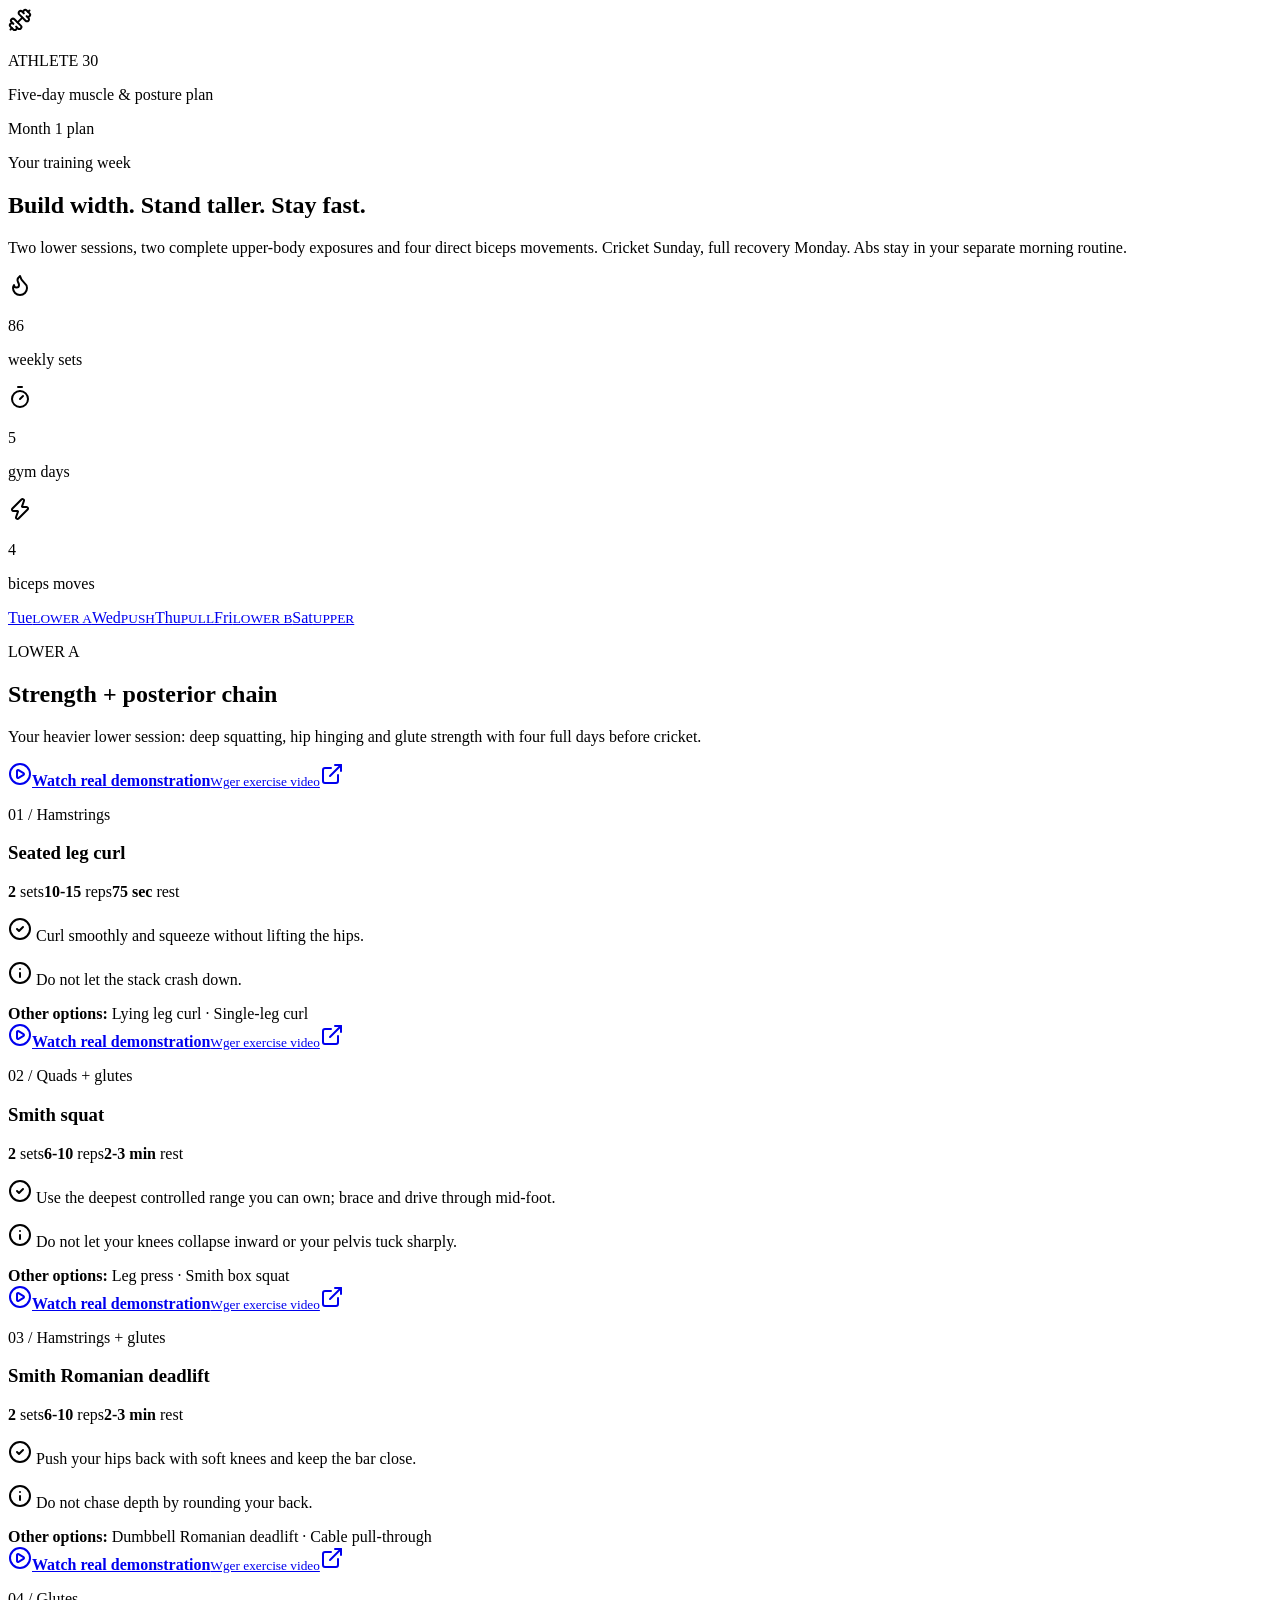
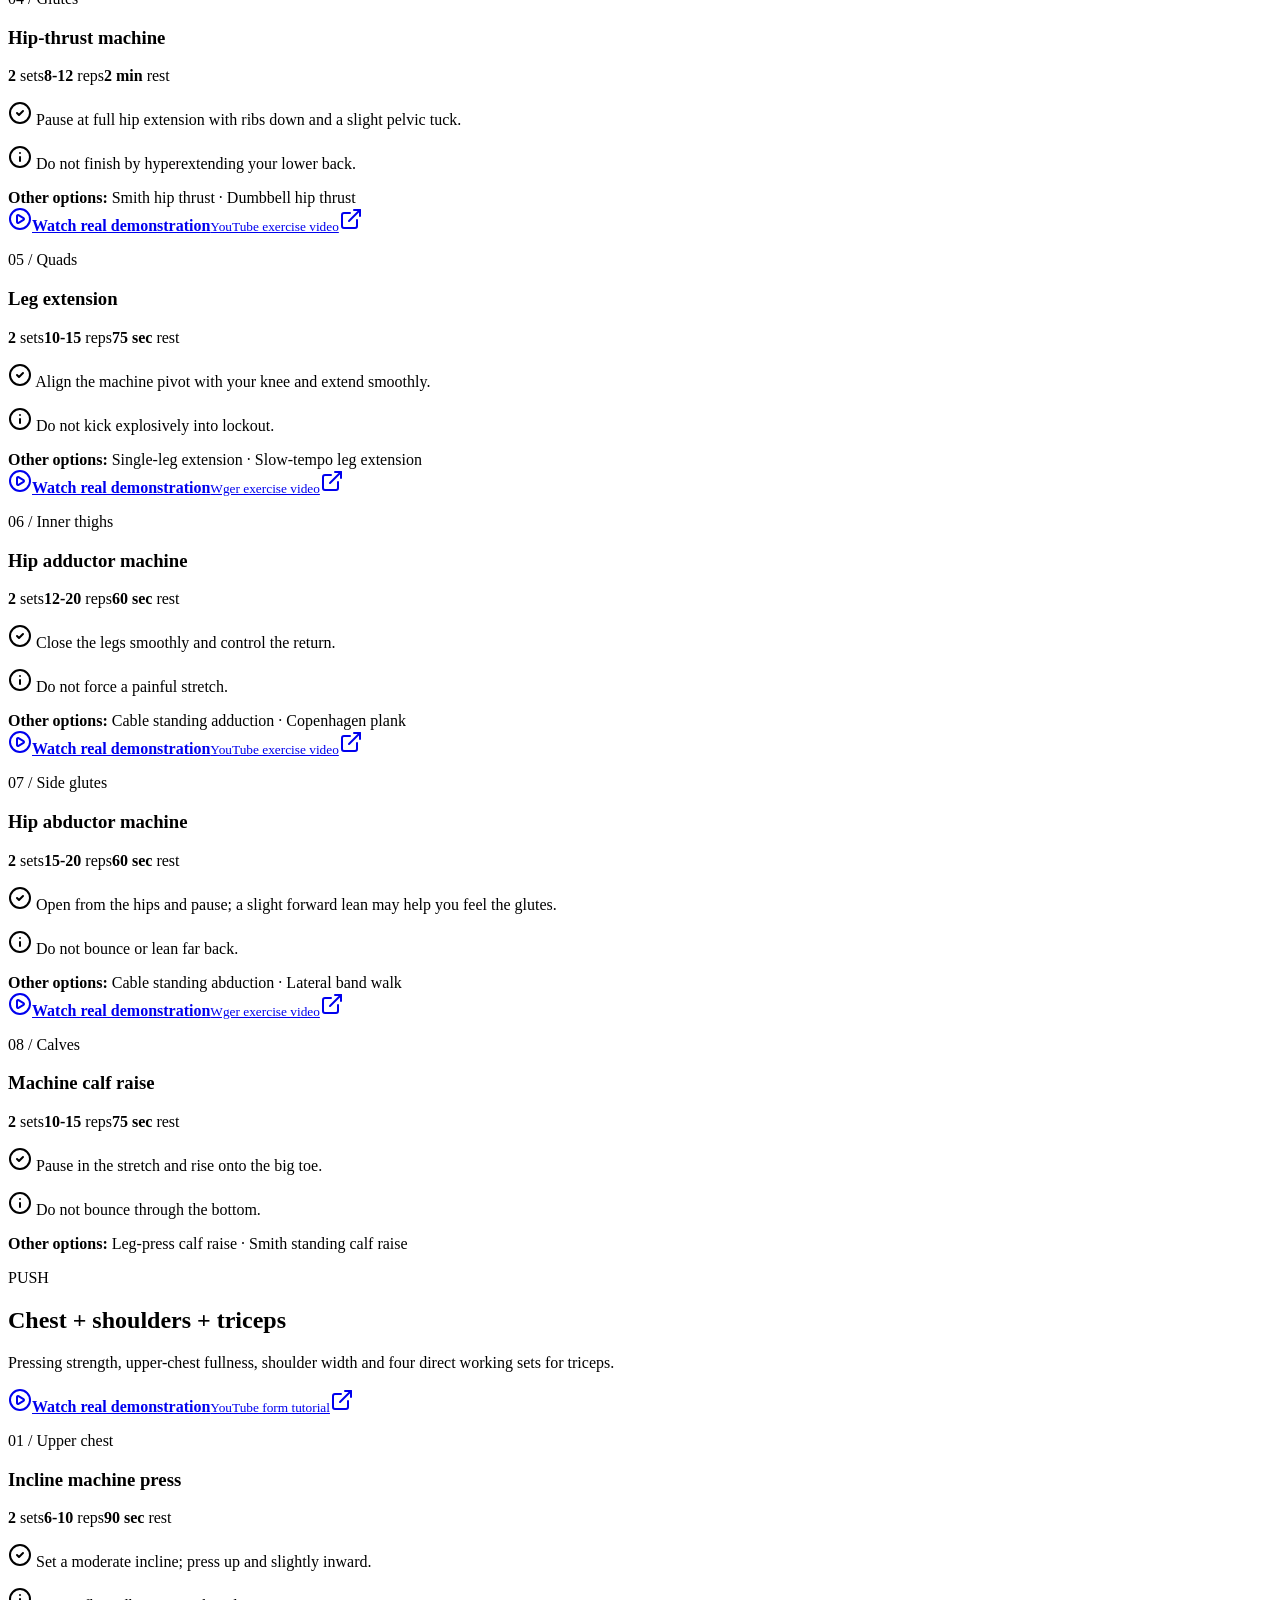
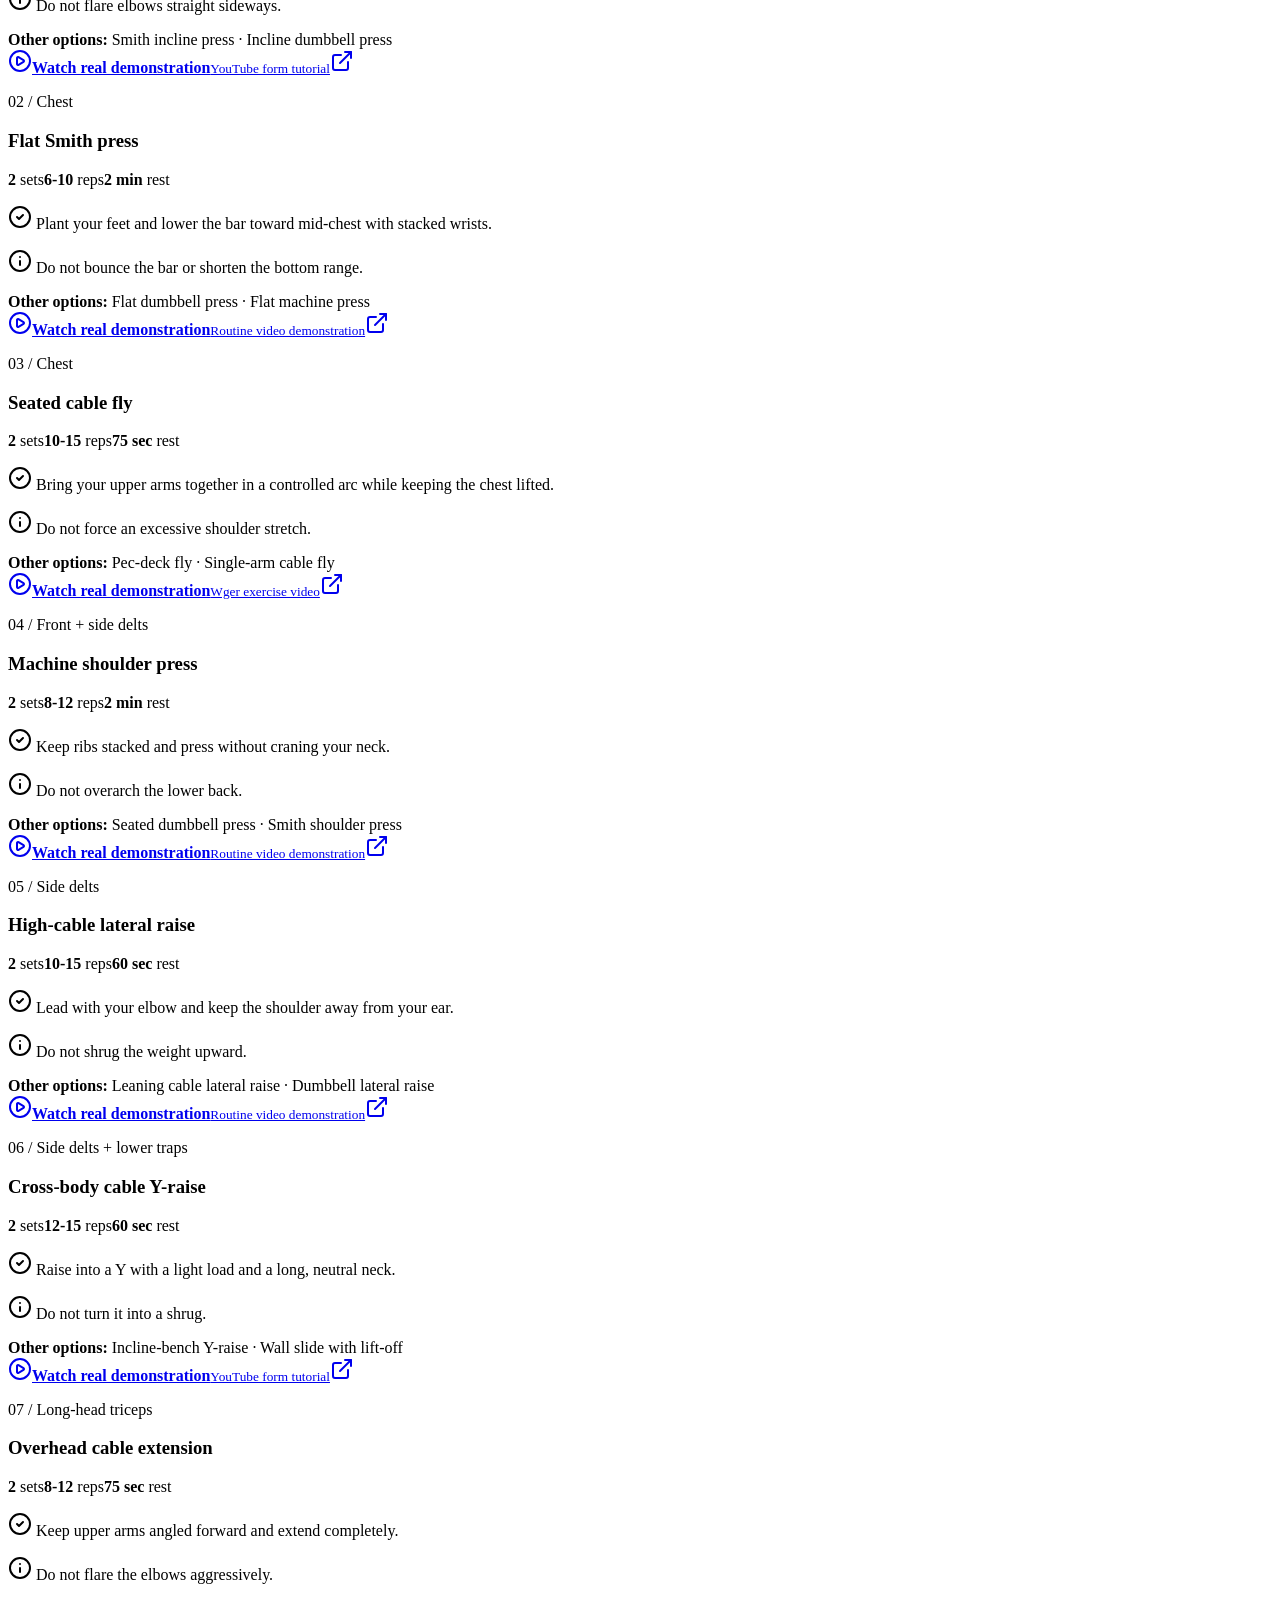
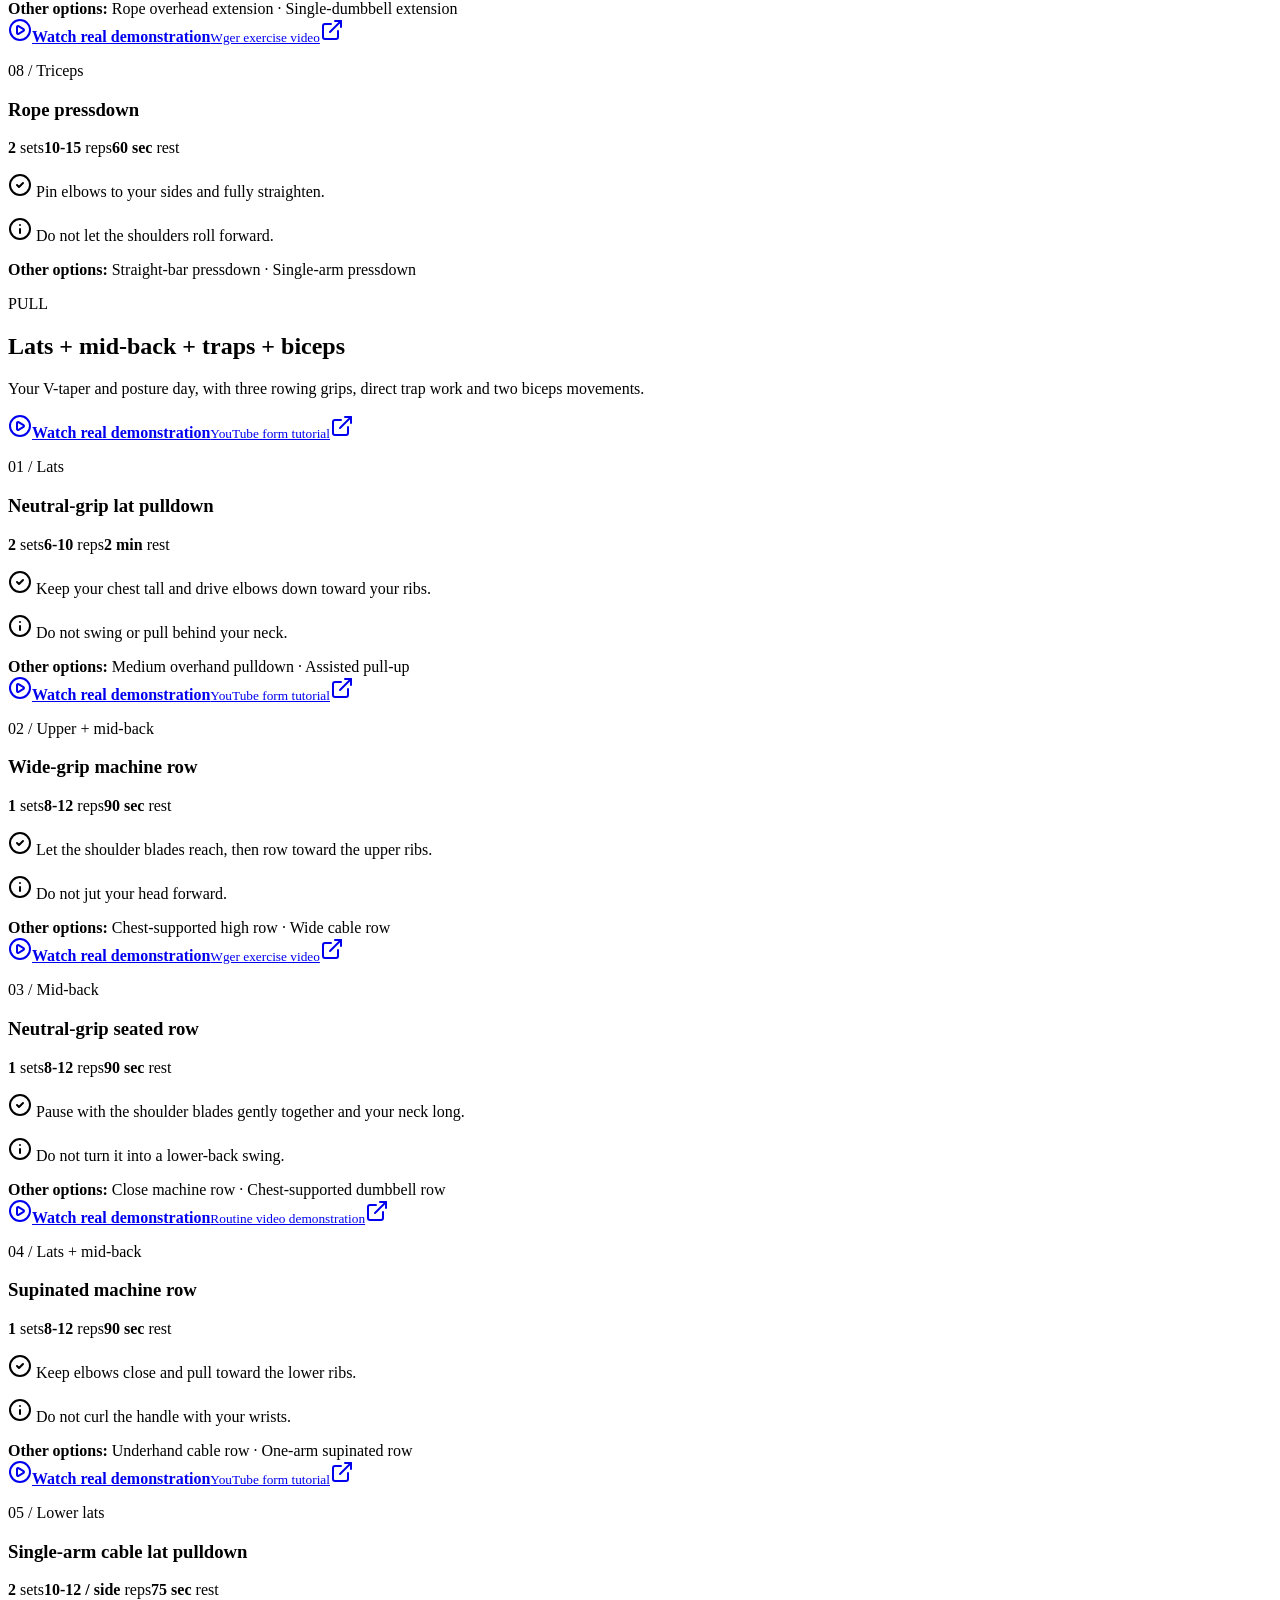
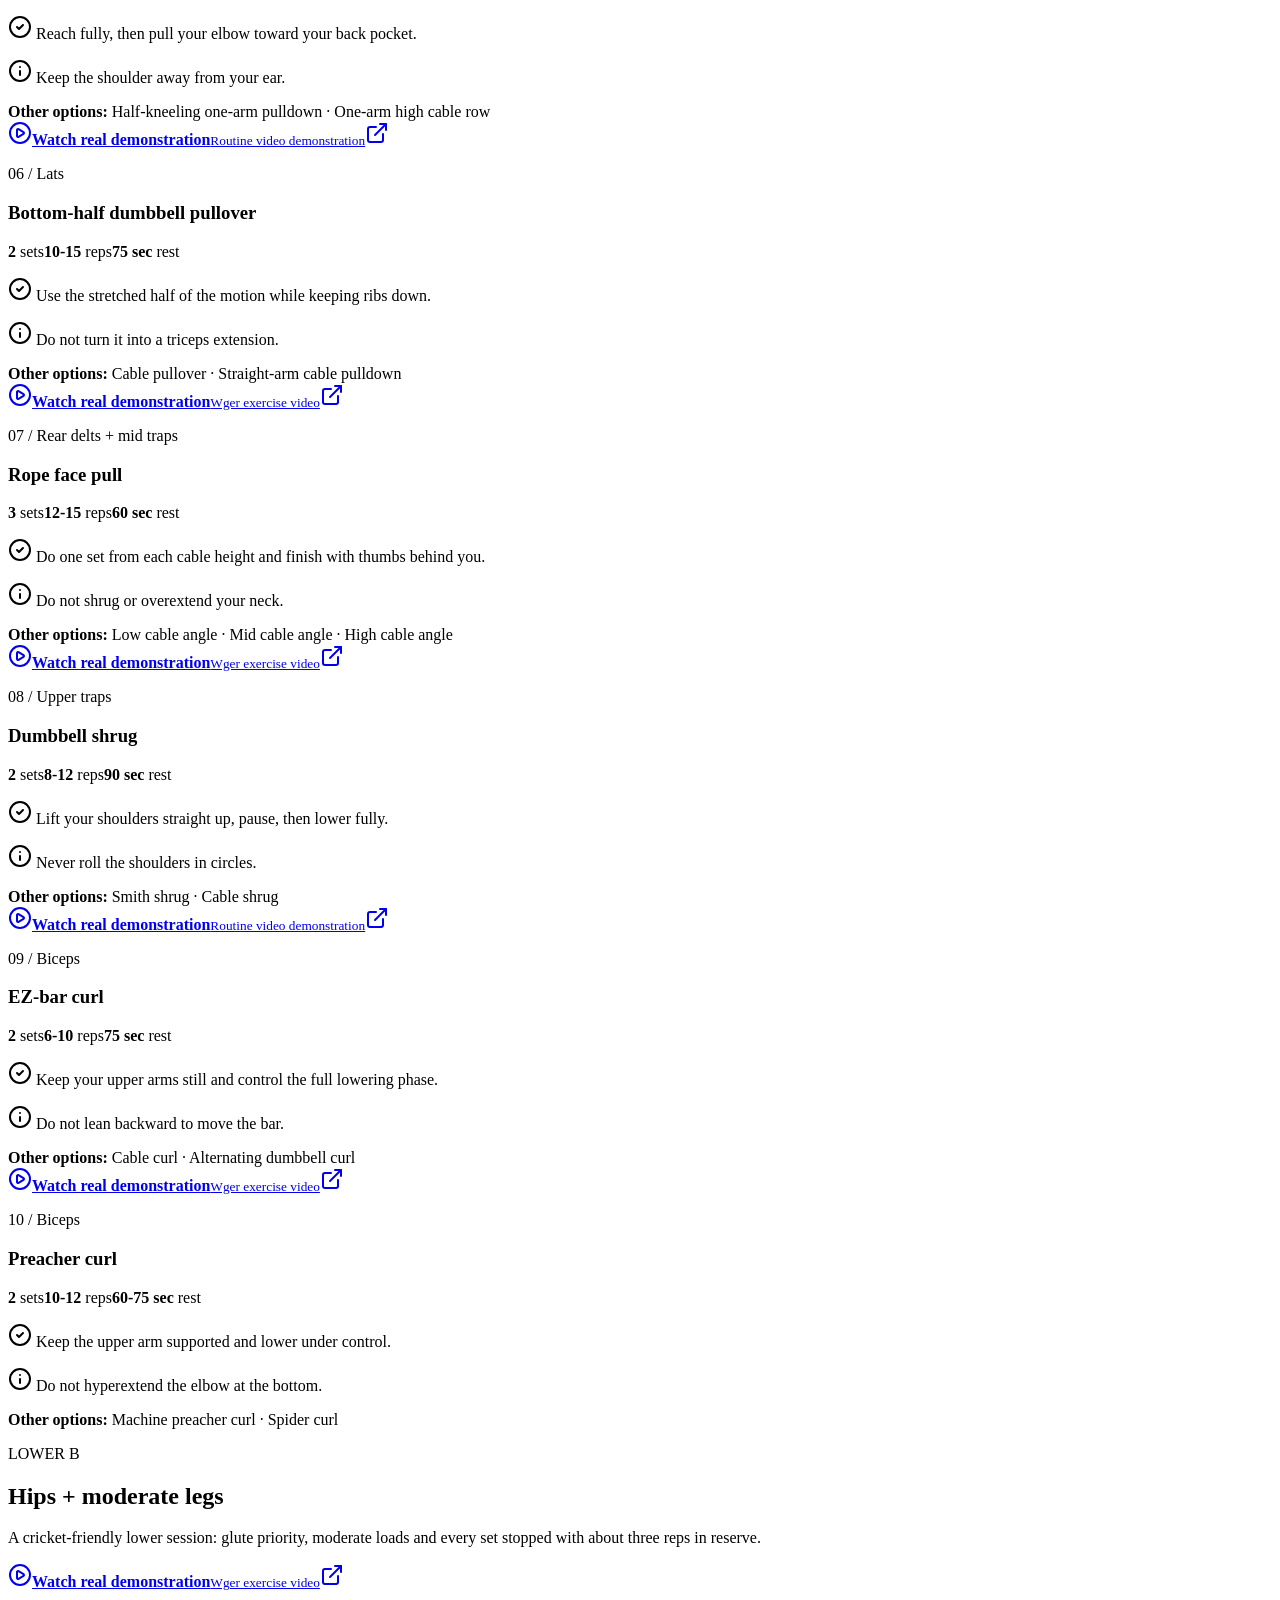
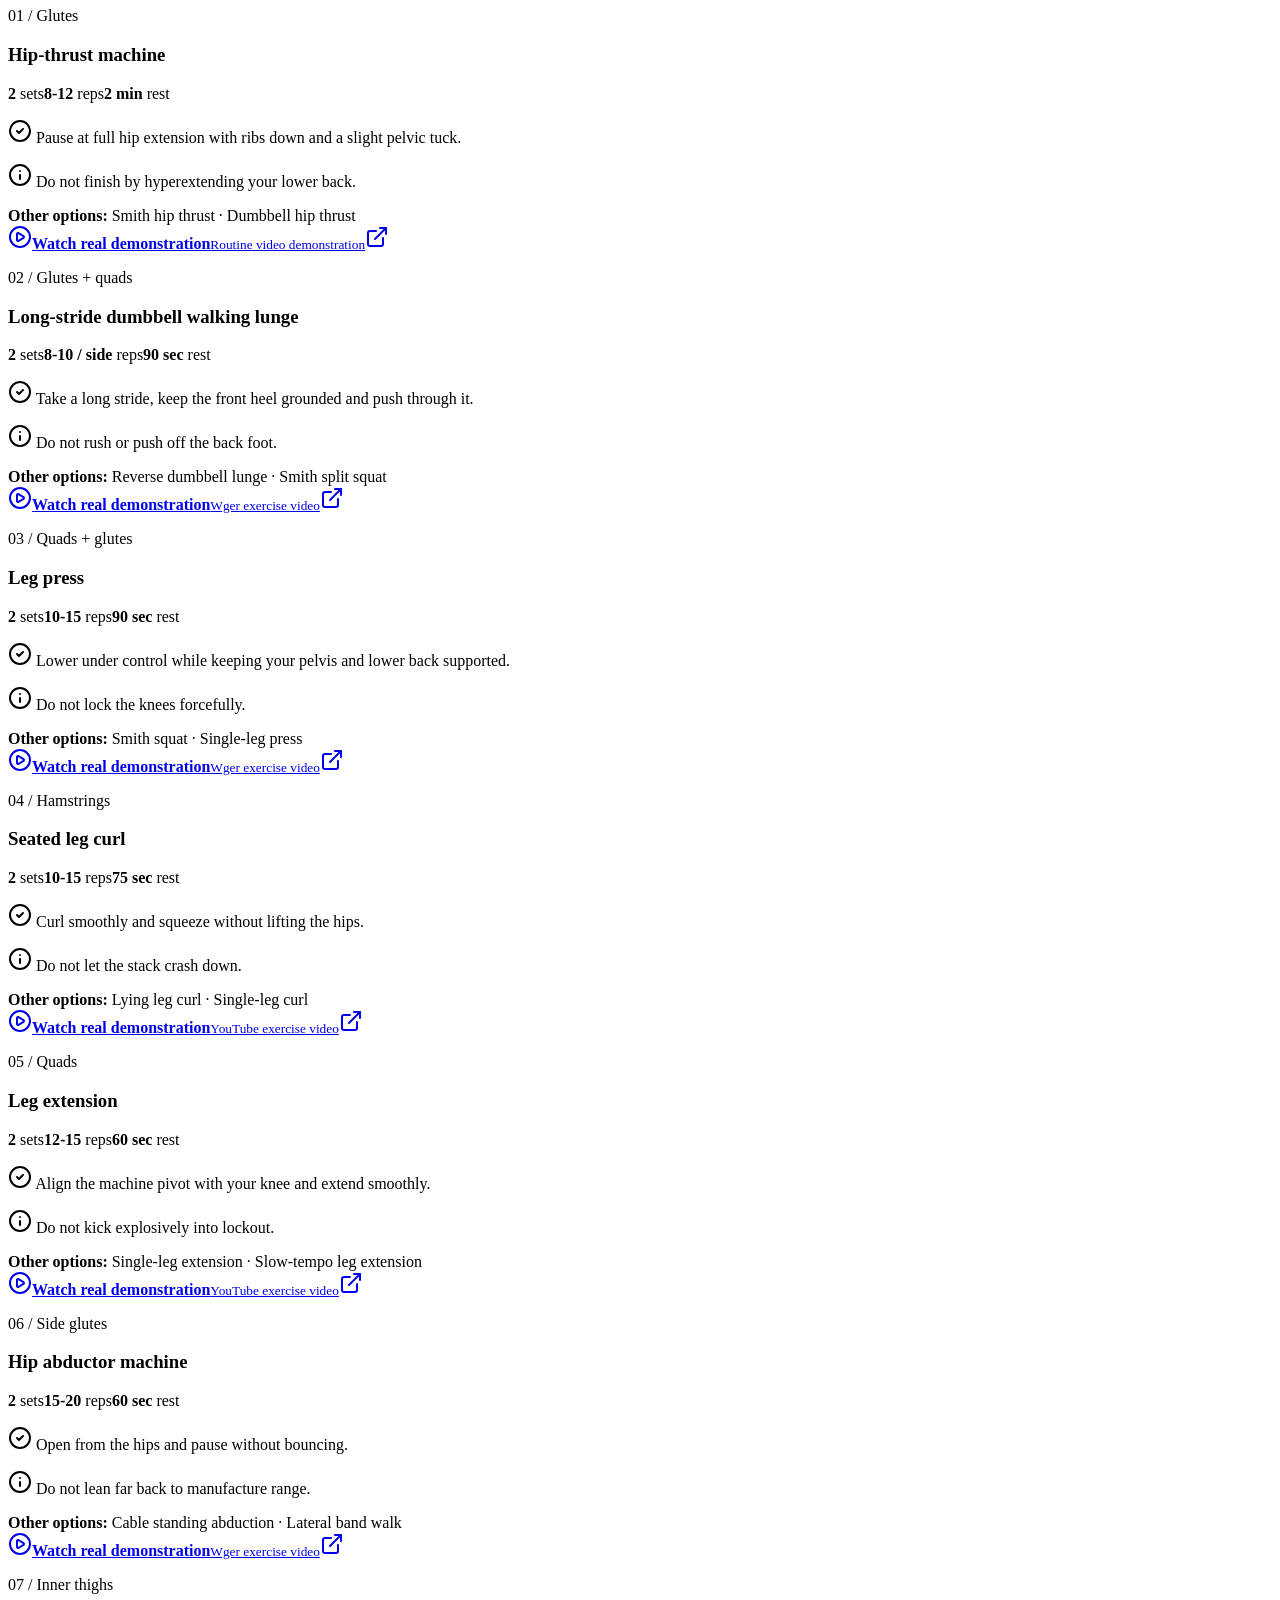
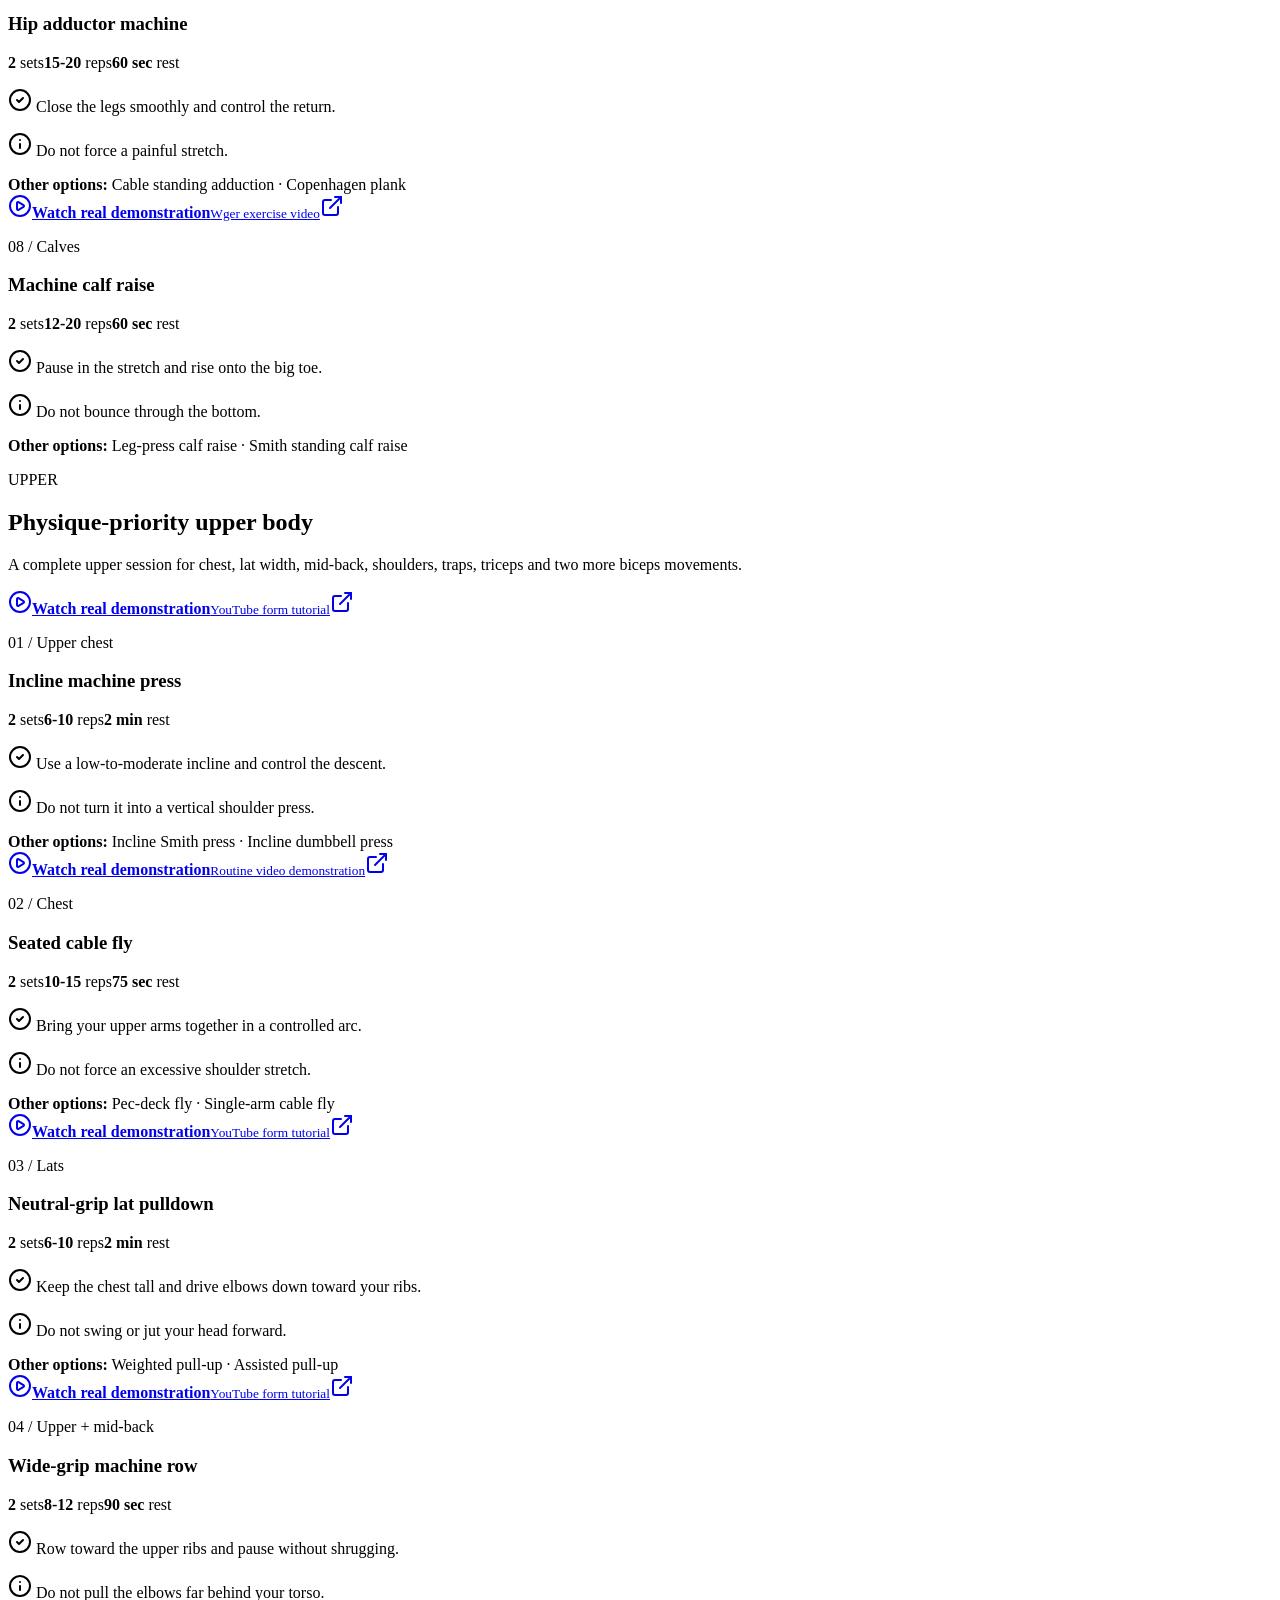
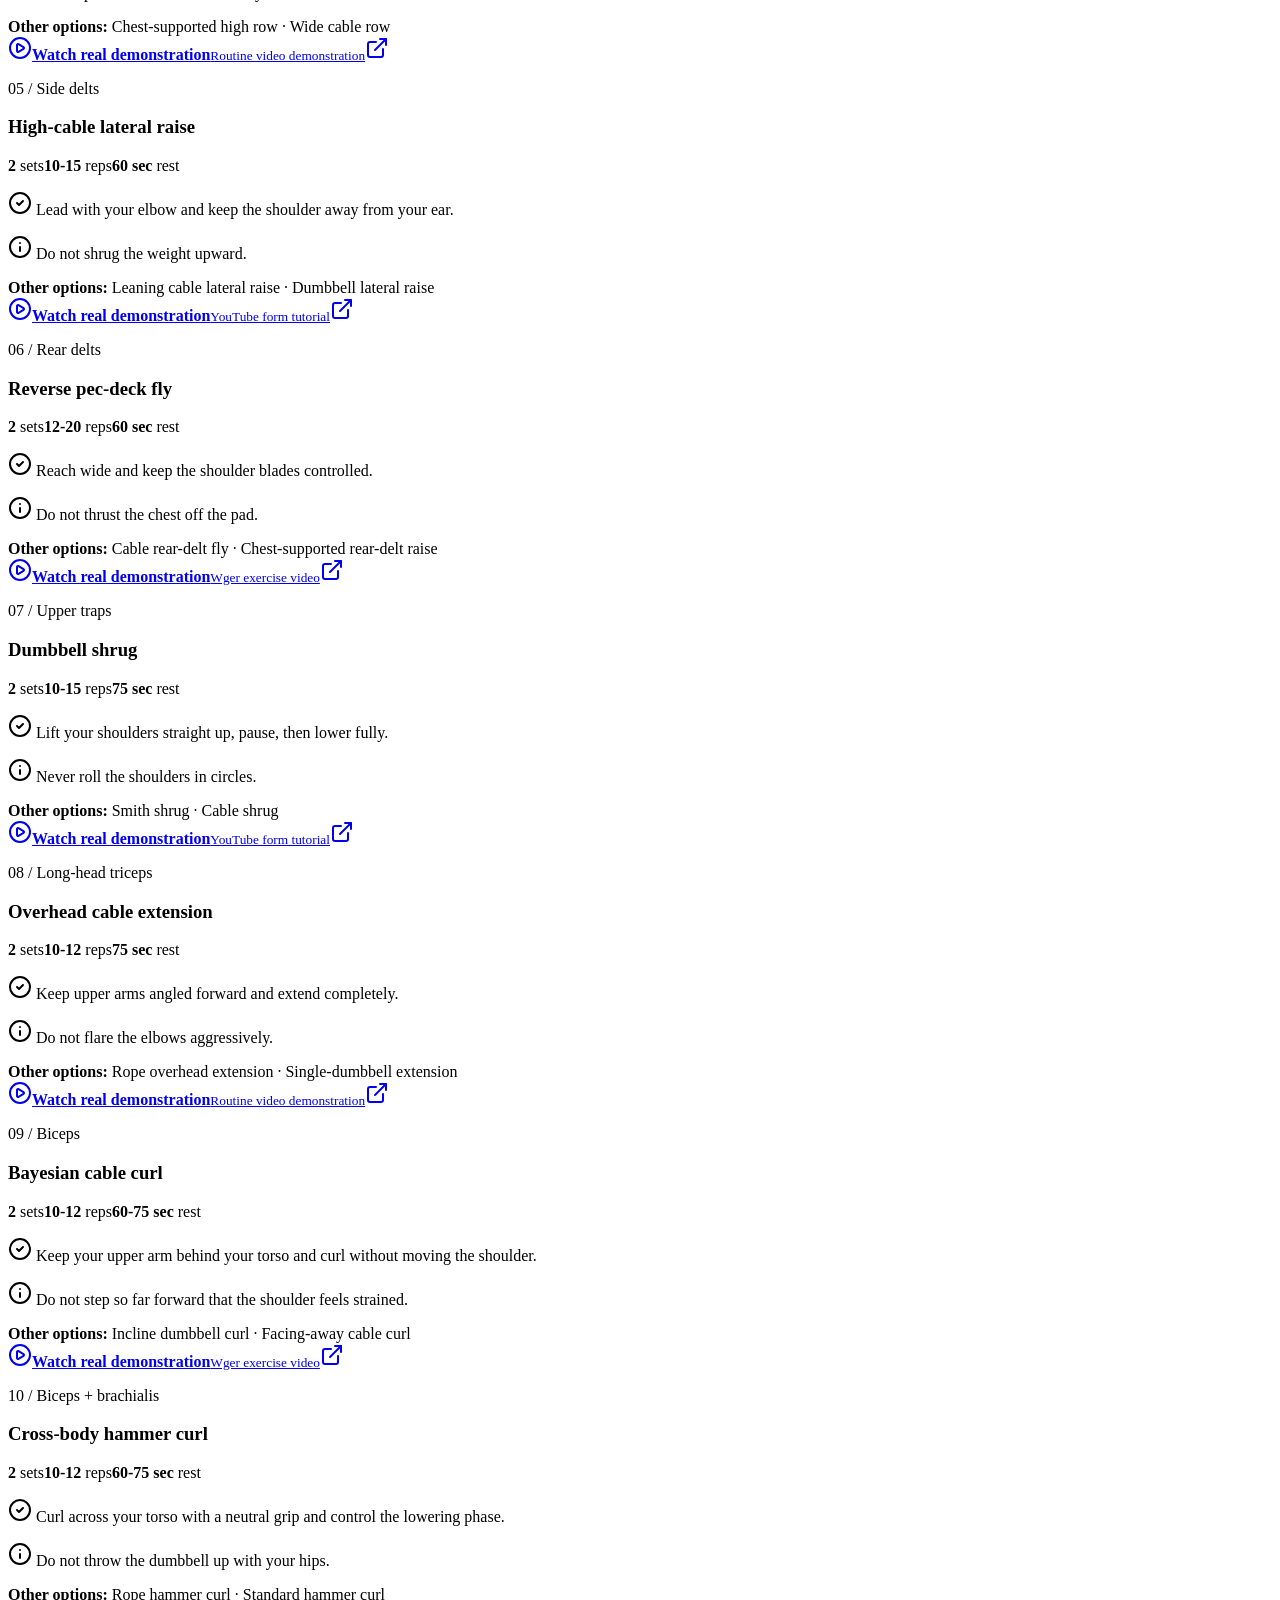
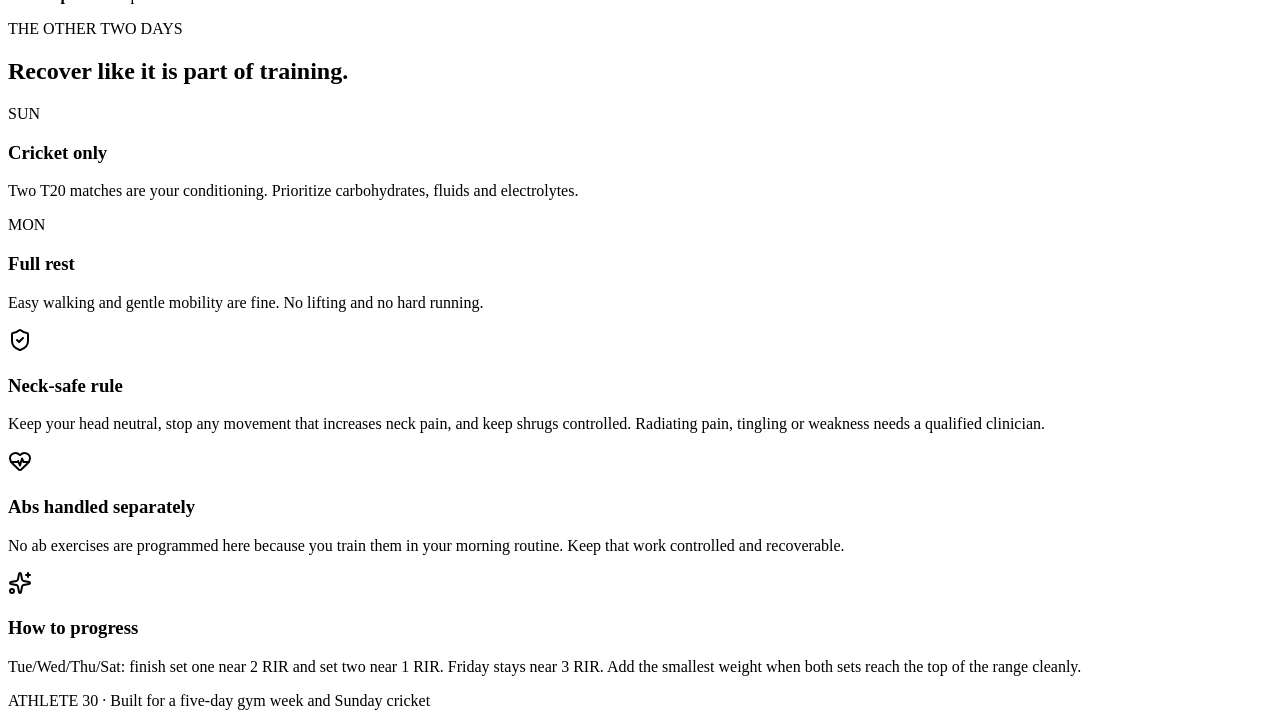
==== commit c5ff4e20: "Update site with cricket-aware workout routine" ====
--- a/public-site/index.html
+++ b/public-site/index.html
@@ -128,4 +128,4 @@
 
 .__variable_geist_mono_1001rt9 { --font-geist-mono: 'Geist Mono', 'Geist Mono Fallback'; }
 </style>
-</head><body class="__variable_geist_19ysh9d __variable_geist_mono_1001rt9 antialiased"><main class="min-h-screen bg-background text-foreground"><header class="sticky top-0 z-20 border-b border-border bg-card/95 backdrop-blur"><div class="mx-auto flex max-w-7xl items-center justify-between px-4 py-4 sm:px-6"><div class="flex items-center gap-3"><span class="grid size-10 place-items-center rounded-xl bg-primary text-primary-foreground"><svg xmlns="http://www.w3.org/2000/svg" width="24" height="24" viewBox="0 0 24 24" fill="none" stroke="currentColor" stroke-width="2" stroke-linecap="round" stroke-linejoin="round" class="lucide lucide-dumbbell" aria-hidden="true"><path d="M17.596 12.768a2 2 0 1 0 2.829-2.829l-1.768-1.767a2 2 0 0 0 2.828-2.829l-2.828-2.828a2 2 0 0 0-2.829 2.828l-1.767-1.768a2 2 0 1 0-2.829 2.829z"></path><path d="m2.5 21.5 1.4-1.4"></path><path d="m20.1 3.9 1.4-1.4"></path><path d="M5.343 21.485a2 2 0 1 0 2.829-2.828l1.767 1.768a2 2 0 1 0 2.829-2.829l-6.364-6.364a2 2 0 1 0-2.829 2.829l1.768 1.767a2 2 0 0 0-2.828 2.829z"></path><path d="m9.6 14.4 4.8-4.8"></path></svg></span><div><p class="font-heading text-lg font-black tracking-tight">ATHLETE 30</p><p class="hidden text-xs text-muted-foreground sm:block">Five-day muscle &amp; posture plan</p></div></div><span data-slot="badge" data-variant="default" class="group/badge inline-flex w-fit shrink-0 items-center justify-center gap-1 overflow-hidden rounded-4xl border border-transparent py-0.5 text-xs font-medium whitespace-nowrap transition-all focus-visible:border-ring focus-visible:ring-[3px] focus-visible:ring-ring/50 has-data-[icon=inline-end]:pr-1.5 has-data-[icon=inline-start]:pl-1.5 aria-invalid:border-destructive aria-invalid:ring-destructive/20 dark:aria-invalid:ring-destructive/40 [&amp;&gt;svg]:pointer-events-none [&amp;&gt;svg]:size-3! [a]:hover:bg-primary/80 h-7 bg-accent px-3 text-accent-foreground">Month 1 plan</span></div></header><section class="mx-auto max-w-7xl px-4 py-7 sm:px-6 sm:py-10"><div class="mb-8 grid gap-6 lg:grid-cols-[1fr_390px] lg:items-end"><div><p class="mb-2 text-xs font-bold uppercase tracking-[0.2em] text-primary">Your training week</p><h1 class="max-w-3xl font-heading text-4xl font-black leading-[1.03] tracking-[-0.04em] sm:text-6xl">Build width. Stand taller. Stay fast.</h1><p class="mt-4 max-w-2xl text-base leading-relaxed text-muted-foreground">Two direct biceps exercises on both pull days. Two hard sets per movement. Cricket Sunday, full recovery Monday.</p></div><div class="summary-panel"><div><svg xmlns="http://www.w3.org/2000/svg" width="24" height="24" viewBox="0 0 24 24" fill="none" stroke="currentColor" stroke-width="2" stroke-linecap="round" stroke-linejoin="round" class="lucide lucide-flame" aria-hidden="true"><path d="M12 3q1 4 4 6.5t3 5.5a1 1 0 0 1-14 0 5 5 0 0 1 1-3 1 1 0 0 0 5 0c0-2-1.5-3-1.5-5q0-2 2.5-4"></path></svg><p class="summary-value">88</p><p class="summary-label">weekly sets</p></div><div><svg xmlns="http://www.w3.org/2000/svg" width="24" height="24" viewBox="0 0 24 24" fill="none" stroke="currentColor" stroke-width="2" stroke-linecap="round" stroke-linejoin="round" class="lucide lucide-timer" aria-hidden="true"><line x1="10" x2="14" y1="2" y2="2"></line><line x1="12" x2="15" y1="14" y2="11"></line><circle cx="12" cy="14" r="8"></circle></svg><p class="summary-value">5</p><p class="summary-label">gym days</p></div><div><svg xmlns="http://www.w3.org/2000/svg" width="24" height="24" viewBox="0 0 24 24" fill="none" stroke="currentColor" stroke-width="2" stroke-linecap="round" stroke-linejoin="round" class="lucide lucide-zap" aria-hidden="true"><path d="M15.914 4a1.5 1.5 0 00-2.474-1.561l-9 9A1.5 1.5 0 005.5 14h4.002a.5.5 0 01.471.666L8.086 20a1.5 1.5 0 002.475 1.56l9-9A1.5 1.5 0 0018.5 10h-3.997a.5.5 0 01-.472-.667z"></path></svg><p class="summary-value">4</p><p class="summary-label">biceps moves</p></div></div></div><nav class="day-tabs" aria-label="Jump to workout day"><a href="#tue" class="day-tab"><span>Tue</span><small>PULL A</small></a><a href="#wed" class="day-tab"><span>Wed</span><small>PUSH A</small></a><a href="#thu" class="day-tab"><span>Thu</span><small>LOWER</small></a><a href="#fri" class="day-tab"><span>Fri</span><small>PULL B</small></a><a href="#sat" class="day-tab"><span>Sat</span><small>PUSH B</small></a></nav><section id="tue" class="workout-day scroll-mt-32"><div class="day-heading"><div><p>PULL A</p><h2>Lat width + biceps</h2></div><p>Build the V-taper with vertical pulls, then give biceps four direct working sets.</p></div><div class="exercise-grid"><article class="exercise-card"><a class="real-demo" href="https://www.youtube.com/watch?v=CAwf7n6Luuc" target="_blank" rel="noreferrer" aria-label="Open real demonstration for Wide-grip lat pulldown"><svg xmlns="http://www.w3.org/2000/svg" width="24" height="24" viewBox="0 0 24 24" fill="none" stroke="currentColor" stroke-width="2" stroke-linecap="round" stroke-linejoin="round" class="lucide lucide-circle-play" aria-hidden="true"><path d="M9 9.003a1 1 0 0 1 1.517-.859l4.997 2.997a1 1 0 0 1 0 1.718l-4.997 2.997A1 1 0 0 1 9 14.996z"></path><circle cx="12" cy="12" r="10"></circle></svg><span><b>Watch real demonstration</b><small>YouTube form tutorial</small></span><svg xmlns="http://www.w3.org/2000/svg" width="24" height="24" viewBox="0 0 24 24" fill="none" stroke="currentColor" stroke-width="2" stroke-linecap="round" stroke-linejoin="round" class="lucide lucide-external-link" aria-hidden="true"><path d="M15 3h6v6"></path><path d="M10 14 21 3"></path><path d="M18 13v6a2 2 0 0 1-2 2H5a2 2 0 0 1-2-2V8a2 2 0 0 1 2-2h6"></path></svg></a><div class="exercise-body"><div class="mb-3"><div><p class="exercise-number">01<!-- --> / <!-- -->Lats</p><h3>Wide-grip lat pulldown</h3></div></div><div class="prescription"><span><b>2</b> sets</span><span><b>6-10</b> reps</span><span><b>90 sec</b> rest</span></div><p class="cue"><svg xmlns="http://www.w3.org/2000/svg" width="24" height="24" viewBox="0 0 24 24" fill="none" stroke="currentColor" stroke-width="2" stroke-linecap="round" stroke-linejoin="round" class="lucide lucide-circle-check" aria-hidden="true"><circle cx="12" cy="12" r="10"></circle><path d="m9 12 2 2 4-4"></path></svg> <!-- -->Chest tall; drive elbows down toward your ribs.</p><p class="avoid"><svg xmlns="http://www.w3.org/2000/svg" width="24" height="24" viewBox="0 0 24 24" fill="none" stroke="currentColor" stroke-width="2" stroke-linecap="round" stroke-linejoin="round" class="lucide lucide-info" aria-hidden="true"><circle cx="12" cy="12" r="10"></circle><path d="M12 16v-4"></path><path d="M12 8h.01"></path></svg> <!-- -->Do not swing or pull the bar behind your neck.</p><div class="alternatives"><b>Other options:</b> <!-- -->Neutral-grip pulldown · Underhand pulldown</div></div></article><article class="exercise-card"><a class="real-demo" href="https://www.youtube.com/watch?v=8zA8DjHRaq0" target="_blank" rel="noreferrer" aria-label="Open real demonstration for Single-arm cable lat pulldown"><svg xmlns="http://www.w3.org/2000/svg" width="24" height="24" viewBox="0 0 24 24" fill="none" stroke="currentColor" stroke-width="2" stroke-linecap="round" stroke-linejoin="round" class="lucide lucide-circle-play" aria-hidden="true"><path d="M9 9.003a1 1 0 0 1 1.517-.859l4.997 2.997a1 1 0 0 1 0 1.718l-4.997 2.997A1 1 0 0 1 9 14.996z"></path><circle cx="12" cy="12" r="10"></circle></svg><span><b>Watch real demonstration</b><small>YouTube form tutorial</small></span><svg xmlns="http://www.w3.org/2000/svg" width="24" height="24" viewBox="0 0 24 24" fill="none" stroke="currentColor" stroke-width="2" stroke-linecap="round" stroke-linejoin="round" class="lucide lucide-external-link" aria-hidden="true"><path d="M15 3h6v6"></path><path d="M10 14 21 3"></path><path d="M18 13v6a2 2 0 0 1-2 2H5a2 2 0 0 1-2-2V8a2 2 0 0 1 2-2h6"></path></svg></a><div class="exercise-body"><div class="mb-3"><div><p class="exercise-number">02<!-- --> / <!-- -->Lower lats</p><h3>Single-arm cable lat pulldown</h3></div></div><div class="prescription"><span><b>2</b> sets</span><span><b>8-12 / side</b> reps</span><span><b>75 sec</b> rest</span></div><p class="cue"><svg xmlns="http://www.w3.org/2000/svg" width="24" height="24" viewBox="0 0 24 24" fill="none" stroke="currentColor" stroke-width="2" stroke-linecap="round" stroke-linejoin="round" class="lucide lucide-circle-check" aria-hidden="true"><circle cx="12" cy="12" r="10"></circle><path d="m9 12 2 2 4-4"></path></svg> <!-- -->Reach fully, then pull your elbow toward the back pocket.</p><p class="avoid"><svg xmlns="http://www.w3.org/2000/svg" width="24" height="24" viewBox="0 0 24 24" fill="none" stroke="currentColor" stroke-width="2" stroke-linecap="round" stroke-linejoin="round" class="lucide lucide-info" aria-hidden="true"><circle cx="12" cy="12" r="10"></circle><path d="M12 16v-4"></path><path d="M12 8h.01"></path></svg> <!-- -->Keep the shoulder away from your ear.</p><div class="alternatives"><b>Other options:</b> <!-- -->Half-kneeling one-arm pulldown · One-arm high cable row</div></div></article><article class="exercise-card"><a class="real-demo" href="https://wger.de/media/exercise-video/512/fff4c294-93f0-4926-b3a2-bf59ad4afaa5.MOV" target="_blank" rel="noreferrer" aria-label="Open real demonstration for Neutral-grip seated row"><svg xmlns="http://www.w3.org/2000/svg" width="24" height="24" viewBox="0 0 24 24" fill="none" stroke="currentColor" stroke-width="2" stroke-linecap="round" stroke-linejoin="round" class="lucide lucide-circle-play" aria-hidden="true"><path d="M9 9.003a1 1 0 0 1 1.517-.859l4.997 2.997a1 1 0 0 1 0 1.718l-4.997 2.997A1 1 0 0 1 9 14.996z"></path><circle cx="12" cy="12" r="10"></circle></svg><span><b>Watch real demonstration</b><small>Wger exercise video</small></span><svg xmlns="http://www.w3.org/2000/svg" width="24" height="24" viewBox="0 0 24 24" fill="none" stroke="currentColor" stroke-width="2" stroke-linecap="round" stroke-linejoin="round" class="lucide lucide-external-link" aria-hidden="true"><path d="M15 3h6v6"></path><path d="M10 14 21 3"></path><path d="M18 13v6a2 2 0 0 1-2 2H5a2 2 0 0 1-2-2V8a2 2 0 0 1 2-2h6"></path></svg></a><div class="exercise-body"><div class="mb-3"><div><p class="exercise-number">03<!-- --> / <!-- -->Mid-back</p><h3>Neutral-grip seated row</h3></div></div><div class="prescription"><span><b>2</b> sets</span><span><b>8-12</b> reps</span><span><b>90 sec</b> rest</span></div><p class="cue"><svg xmlns="http://www.w3.org/2000/svg" width="24" height="24" viewBox="0 0 24 24" fill="none" stroke="currentColor" stroke-width="2" stroke-linecap="round" stroke-linejoin="round" class="lucide lucide-circle-check" aria-hidden="true"><circle cx="12" cy="12" r="10"></circle><path d="m9 12 2 2 4-4"></path></svg> <!-- -->Pause for one second with shoulder blades gently together.</p><p class="avoid"><svg xmlns="http://www.w3.org/2000/svg" width="24" height="24" viewBox="0 0 24 24" fill="none" stroke="currentColor" stroke-width="2" stroke-linecap="round" stroke-linejoin="round" class="lucide lucide-info" aria-hidden="true"><circle cx="12" cy="12" r="10"></circle><path d="M12 16v-4"></path><path d="M12 8h.01"></path></svg> <!-- -->Do not turn it into a lower-back swing.</p><div class="alternatives"><b>Other options:</b> <!-- -->Wide overhand machine row · Supinated machine row</div></div></article><article class="exercise-card"><a class="real-demo" href="https://www.catalystathletics.com/exercise/907/Straight-Arm-Pulldown/" target="_blank" rel="noreferrer" aria-label="Open real demonstration for Straight-arm cable pulldown"><svg xmlns="http://www.w3.org/2000/svg" width="24" height="24" viewBox="0 0 24 24" fill="none" stroke="currentColor" stroke-width="2" stroke-linecap="round" stroke-linejoin="round" class="lucide lucide-circle-play" aria-hidden="true"><path d="M9 9.003a1 1 0 0 1 1.517-.859l4.997 2.997a1 1 0 0 1 0 1.718l-4.997 2.997A1 1 0 0 1 9 14.996z"></path><circle cx="12" cy="12" r="10"></circle></svg><span><b>Watch real demonstration</b><small>Catalyst Athletics demo</small></span><svg xmlns="http://www.w3.org/2000/svg" width="24" height="24" viewBox="0 0 24 24" fill="none" stroke="currentColor" stroke-width="2" stroke-linecap="round" stroke-linejoin="round" class="lucide lucide-external-link" aria-hidden="true"><path d="M15 3h6v6"></path><path d="M10 14 21 3"></path><path d="M18 13v6a2 2 0 0 1-2 2H5a2 2 0 0 1-2-2V8a2 2 0 0 1 2-2h6"></path></svg></a><div class="exercise-body"><div class="mb-3"><div><p class="exercise-number">04<!-- --> / <!-- -->Lats</p><h3>Straight-arm cable pulldown</h3></div></div><div class="prescription"><span><b>2</b> sets</span><span><b>10-15</b> reps</span><span><b>60 sec</b> rest</span></div><p class="cue"><svg xmlns="http://www.w3.org/2000/svg" width="24" height="24" viewBox="0 0 24 24" fill="none" stroke="currentColor" stroke-width="2" stroke-linecap="round" stroke-linejoin="round" class="lucide lucide-circle-check" aria-hidden="true"><circle cx="12" cy="12" r="10"></circle><path d="m9 12 2 2 4-4"></path></svg> <!-- -->Keep arms nearly straight and finish with hands by thighs.</p><p class="avoid"><svg xmlns="http://www.w3.org/2000/svg" width="24" height="24" viewBox="0 0 24 24" fill="none" stroke="currentColor" stroke-width="2" stroke-linecap="round" stroke-linejoin="round" class="lucide lucide-info" aria-hidden="true"><circle cx="12" cy="12" r="10"></circle><path d="M12 16v-4"></path><path d="M12 8h.01"></path></svg> <!-- -->Do not bend the elbows into a pressdown.</p><div class="alternatives"><b>Other options:</b> <!-- -->Rope pulldown · Dumbbell pullover</div></div></article><article class="exercise-card"><a class="real-demo" href="https://www.youtube.com/watch?v=_b6ch2nIchk" target="_blank" rel="noreferrer" aria-label="Open real demonstration for Chest-supported dumbbell row"><svg xmlns="http://www.w3.org/2000/svg" width="24" height="24" viewBox="0 0 24 24" fill="none" stroke="currentColor" stroke-width="2" stroke-linecap="round" stroke-linejoin="round" class="lucide lucide-circle-play" aria-hidden="true"><path d="M9 9.003a1 1 0 0 1 1.517-.859l4.997 2.997a1 1 0 0 1 0 1.718l-4.997 2.997A1 1 0 0 1 9 14.996z"></path><circle cx="12" cy="12" r="10"></circle></svg><span><b>Watch real demonstration</b><small>YouTube form tutorial</small></span><svg xmlns="http://www.w3.org/2000/svg" width="24" height="24" viewBox="0 0 24 24" fill="none" stroke="currentColor" stroke-width="2" stroke-linecap="round" stroke-linejoin="round" class="lucide lucide-external-link" aria-hidden="true"><path d="M15 3h6v6"></path><path d="M10 14 21 3"></path><path d="M18 13v6a2 2 0 0 1-2 2H5a2 2 0 0 1-2-2V8a2 2 0 0 1 2-2h6"></path></svg></a><div class="exercise-body"><div class="mb-3"><div><p class="exercise-number">05<!-- --> / <!-- -->Mid-back</p><h3>Chest-supported dumbbell row</h3></div></div><div class="prescription"><span><b>2</b> sets</span><span><b>8-12</b> reps</span><span><b>90 sec</b> rest</span></div><p class="cue"><svg xmlns="http://www.w3.org/2000/svg" width="24" height="24" viewBox="0 0 24 24" fill="none" stroke="currentColor" stroke-width="2" stroke-linecap="round" stroke-linejoin="round" class="lucide lucide-circle-check" aria-hidden="true"><circle cx="12" cy="12" r="10"></circle><path d="m9 12 2 2 4-4"></path></svg> <!-- -->Let shoulder blades reach, then row without lifting your chest.</p><p class="avoid"><svg xmlns="http://www.w3.org/2000/svg" width="24" height="24" viewBox="0 0 24 24" fill="none" stroke="currentColor" stroke-width="2" stroke-linecap="round" stroke-linejoin="round" class="lucide lucide-info" aria-hidden="true"><circle cx="12" cy="12" r="10"></circle><path d="M12 16v-4"></path><path d="M12 8h.01"></path></svg> <!-- -->Do not shrug at the top.</p><div class="alternatives"><b>Other options:</b> <!-- -->Chest-supported machine row · Incline-bench high row</div></div></article><article class="exercise-card"><a class="real-demo" href="https://www.youtube.com/watch?v=dC7jhEk-29A" target="_blank" rel="noreferrer" aria-label="Open real demonstration for Reverse pec-deck fly"><svg xmlns="http://www.w3.org/2000/svg" width="24" height="24" viewBox="0 0 24 24" fill="none" stroke="currentColor" stroke-width="2" stroke-linecap="round" stroke-linejoin="round" class="lucide lucide-circle-play" aria-hidden="true"><path d="M9 9.003a1 1 0 0 1 1.517-.859l4.997 2.997a1 1 0 0 1 0 1.718l-4.997 2.997A1 1 0 0 1 9 14.996z"></path><circle cx="12" cy="12" r="10"></circle></svg><span><b>Watch real demonstration</b><small>YouTube form tutorial</small></span><svg xmlns="http://www.w3.org/2000/svg" width="24" height="24" viewBox="0 0 24 24" fill="none" stroke="currentColor" stroke-width="2" stroke-linecap="round" stroke-linejoin="round" class="lucide lucide-external-link" aria-hidden="true"><path d="M15 3h6v6"></path><path d="M10 14 21 3"></path><path d="M18 13v6a2 2 0 0 1-2 2H5a2 2 0 0 1-2-2V8a2 2 0 0 1 2-2h6"></path></svg></a><div class="exercise-body"><div class="mb-3"><div><p class="exercise-number">06<!-- --> / <!-- -->Rear delts</p><h3>Reverse pec-deck fly</h3></div></div><div class="prescription"><span><b>2</b> sets</span><span><b>12-20</b> reps</span><span><b>60 sec</b> rest</span></div><p class="cue"><svg xmlns="http://www.w3.org/2000/svg" width="24" height="24" viewBox="0 0 24 24" fill="none" stroke="currentColor" stroke-width="2" stroke-linecap="round" stroke-linejoin="round" class="lucide lucide-circle-check" aria-hidden="true"><circle cx="12" cy="12" r="10"></circle><path d="m9 12 2 2 4-4"></path></svg> <!-- -->Lead with elbows and open the arms in a wide arc.</p><p class="avoid"><svg xmlns="http://www.w3.org/2000/svg" width="24" height="24" viewBox="0 0 24 24" fill="none" stroke="currentColor" stroke-width="2" stroke-linecap="round" stroke-linejoin="round" class="lucide lucide-info" aria-hidden="true"><circle cx="12" cy="12" r="10"></circle><path d="M12 16v-4"></path><path d="M12 8h.01"></path></svg> <!-- -->Use a load that does not pull your head forward.</p><div class="alternatives"><b>Other options:</b> <!-- -->Cable rear-delt fly · Incline rear-delt raise</div></div></article><article class="exercise-card"><a class="real-demo" href="https://www.youtube.com/watch?v=1gCfaEWk_Ds" target="_blank" rel="noreferrer" aria-label="Open real demonstration for Incline dumbbell curl"><svg xmlns="http://www.w3.org/2000/svg" width="24" height="24" viewBox="0 0 24 24" fill="none" stroke="currentColor" stroke-width="2" stroke-linecap="round" stroke-linejoin="round" class="lucide lucide-circle-play" aria-hidden="true"><path d="M9 9.003a1 1 0 0 1 1.517-.859l4.997 2.997a1 1 0 0 1 0 1.718l-4.997 2.997A1 1 0 0 1 9 14.996z"></path><circle cx="12" cy="12" r="10"></circle></svg><span><b>Watch real demonstration</b><small>YouTube form tutorial</small></span><svg xmlns="http://www.w3.org/2000/svg" width="24" height="24" viewBox="0 0 24 24" fill="none" stroke="currentColor" stroke-width="2" stroke-linecap="round" stroke-linejoin="round" class="lucide lucide-external-link" aria-hidden="true"><path d="M15 3h6v6"></path><path d="M10 14 21 3"></path><path d="M18 13v6a2 2 0 0 1-2 2H5a2 2 0 0 1-2-2V8a2 2 0 0 1 2-2h6"></path></svg></a><div class="exercise-body"><div class="mb-3"><div><p class="exercise-number">07<!-- --> / <!-- -->Biceps</p><h3>Incline dumbbell curl</h3></div></div><div class="prescription"><span><b>2</b> sets</span><span><b>8-12</b> reps</span><span><b>75 sec</b> rest</span></div><p class="cue"><svg xmlns="http://www.w3.org/2000/svg" width="24" height="24" viewBox="0 0 24 24" fill="none" stroke="currentColor" stroke-width="2" stroke-linecap="round" stroke-linejoin="round" class="lucide lucide-circle-check" aria-hidden="true"><circle cx="12" cy="12" r="10"></circle><path d="m9 12 2 2 4-4"></path></svg> <!-- -->Keep the upper arm still and reach a full elbow extension.</p><p class="avoid"><svg xmlns="http://www.w3.org/2000/svg" width="24" height="24" viewBox="0 0 24 24" fill="none" stroke="currentColor" stroke-width="2" stroke-linecap="round" stroke-linejoin="round" class="lucide lucide-info" aria-hidden="true"><circle cx="12" cy="12" r="10"></circle><path d="M12 16v-4"></path><path d="M12 8h.01"></path></svg> <!-- -->Do not roll the shoulders forward.</p><div class="alternatives"><b>Other options:</b> <!-- -->Facing-away cable curl · Alternating dumbbell curl</div></div></article><article class="exercise-card"><a class="real-demo" href="https://wger.de/media/exercise-video/272/df069052-2173-4f24-855f-a0eebe729f24.MOV" target="_blank" rel="noreferrer" aria-label="Open real demonstration for Hammer curl"><svg xmlns="http://www.w3.org/2000/svg" width="24" height="24" viewBox="0 0 24 24" fill="none" stroke="currentColor" stroke-width="2" stroke-linecap="round" stroke-linejoin="round" class="lucide lucide-circle-play" aria-hidden="true"><path d="M9 9.003a1 1 0 0 1 1.517-.859l4.997 2.997a1 1 0 0 1 0 1.718l-4.997 2.997A1 1 0 0 1 9 14.996z"></path><circle cx="12" cy="12" r="10"></circle></svg><span><b>Watch real demonstration</b><small>Wger exercise video</small></span><svg xmlns="http://www.w3.org/2000/svg" width="24" height="24" viewBox="0 0 24 24" fill="none" stroke="currentColor" stroke-width="2" stroke-linecap="round" stroke-linejoin="round" class="lucide lucide-external-link" aria-hidden="true"><path d="M15 3h6v6"></path><path d="M10 14 21 3"></path><path d="M18 13v6a2 2 0 0 1-2 2H5a2 2 0 0 1-2-2V8a2 2 0 0 1 2-2h6"></path></svg></a><div class="exercise-body"><div class="mb-3"><div><p class="exercise-number">08<!-- --> / <!-- -->Biceps + brachialis</p><h3>Hammer curl</h3></div></div><div class="prescription"><span><b>2</b> sets</span><span><b>10-15</b> reps</span><span><b>60 sec</b> rest</span></div><p class="cue"><svg xmlns="http://www.w3.org/2000/svg" width="24" height="24" viewBox="0 0 24 24" fill="none" stroke="currentColor" stroke-width="2" stroke-linecap="round" stroke-linejoin="round" class="lucide lucide-circle-check" aria-hidden="true"><circle cx="12" cy="12" r="10"></circle><path d="m9 12 2 2 4-4"></path></svg> <!-- -->Use a neutral grip and control the lowering phase.</p><p class="avoid"><svg xmlns="http://www.w3.org/2000/svg" width="24" height="24" viewBox="0 0 24 24" fill="none" stroke="currentColor" stroke-width="2" stroke-linecap="round" stroke-linejoin="round" class="lucide lucide-info" aria-hidden="true"><circle cx="12" cy="12" r="10"></circle><path d="M12 16v-4"></path><path d="M12 8h.01"></path></svg> <!-- -->Do not throw the dumbbells up with your hips.</p><div class="alternatives"><b>Other options:</b> <!-- -->Rope hammer curl · Cross-body hammer curl</div></div></article><article class="exercise-card"><a class="real-demo" href="https://support.runna.com/en/articles/6376285-hanging-knee-raise-exercise-tutorial" target="_blank" rel="noreferrer" aria-label="Open real demonstration for Hanging knee raise"><svg xmlns="http://www.w3.org/2000/svg" width="24" height="24" viewBox="0 0 24 24" fill="none" stroke="currentColor" stroke-width="2" stroke-linecap="round" stroke-linejoin="round" class="lucide lucide-circle-play" aria-hidden="true"><path d="M9 9.003a1 1 0 0 1 1.517-.859l4.997 2.997a1 1 0 0 1 0 1.718l-4.997 2.997A1 1 0 0 1 9 14.996z"></path><circle cx="12" cy="12" r="10"></circle></svg><span><b>Watch real demonstration</b><small>Runna video tutorial</small></span><svg xmlns="http://www.w3.org/2000/svg" width="24" height="24" viewBox="0 0 24 24" fill="none" stroke="currentColor" stroke-width="2" stroke-linecap="round" stroke-linejoin="round" class="lucide lucide-external-link" aria-hidden="true"><path d="M15 3h6v6"></path><path d="M10 14 21 3"></path><path d="M18 13v6a2 2 0 0 1-2 2H5a2 2 0 0 1-2-2V8a2 2 0 0 1 2-2h6"></path></svg></a><div class="exercise-body"><div class="mb-3"><div><p class="exercise-number">09<!-- --> / <!-- -->Core</p><h3>Hanging knee raise</h3></div></div><div class="prescription"><span><b>2</b> sets</span><span><b>10-15</b> reps</span><span><b>60 sec</b> rest</span></div><p class="cue"><svg xmlns="http://www.w3.org/2000/svg" width="24" height="24" viewBox="0 0 24 24" fill="none" stroke="currentColor" stroke-width="2" stroke-linecap="round" stroke-linejoin="round" class="lucide lucide-circle-check" aria-hidden="true"><circle cx="12" cy="12" r="10"></circle><path d="m9 12 2 2 4-4"></path></svg> <!-- -->Curl the pelvis up instead of only lifting the thighs.</p><p class="avoid"><svg xmlns="http://www.w3.org/2000/svg" width="24" height="24" viewBox="0 0 24 24" fill="none" stroke="currentColor" stroke-width="2" stroke-linecap="round" stroke-linejoin="round" class="lucide lucide-info" aria-hidden="true"><circle cx="12" cy="12" r="10"></circle><path d="M12 16v-4"></path><path d="M12 8h.01"></path></svg> <!-- -->Avoid swinging between reps.</p><div class="alternatives"><b>Other options:</b> <!-- -->Captain-chair knee raise · Cable crunch</div></div></article></div></section><section id="wed" class="workout-day scroll-mt-32"><div class="day-heading"><div><p>PUSH A</p><h2>Chest + shoulders + triceps</h2></div><p>Upper-chest fullness, round delts and four direct sets for triceps.</p></div><div class="exercise-grid"><article class="exercise-card"><a class="real-demo" href="https://www.youtube.com/watch?v=i3e4CG5tnfs" target="_blank" rel="noreferrer" aria-label="Open real demonstration for Incline machine press"><svg xmlns="http://www.w3.org/2000/svg" width="24" height="24" viewBox="0 0 24 24" fill="none" stroke="currentColor" stroke-width="2" stroke-linecap="round" stroke-linejoin="round" class="lucide lucide-circle-play" aria-hidden="true"><path d="M9 9.003a1 1 0 0 1 1.517-.859l4.997 2.997a1 1 0 0 1 0 1.718l-4.997 2.997A1 1 0 0 1 9 14.996z"></path><circle cx="12" cy="12" r="10"></circle></svg><span><b>Watch real demonstration</b><small>YouTube form tutorial</small></span><svg xmlns="http://www.w3.org/2000/svg" width="24" height="24" viewBox="0 0 24 24" fill="none" stroke="currentColor" stroke-width="2" stroke-linecap="round" stroke-linejoin="round" class="lucide lucide-external-link" aria-hidden="true"><path d="M15 3h6v6"></path><path d="M10 14 21 3"></path><path d="M18 13v6a2 2 0 0 1-2 2H5a2 2 0 0 1-2-2V8a2 2 0 0 1 2-2h6"></path></svg></a><div class="exercise-body"><div class="mb-3"><div><p class="exercise-number">01<!-- --> / <!-- -->Upper chest</p><h3>Incline machine press</h3></div></div><div class="prescription"><span><b>2</b> sets</span><span><b>6-10</b> reps</span><span><b>90 sec</b> rest</span></div><p class="cue"><svg xmlns="http://www.w3.org/2000/svg" width="24" height="24" viewBox="0 0 24 24" fill="none" stroke="currentColor" stroke-width="2" stroke-linecap="round" stroke-linejoin="round" class="lucide lucide-circle-check" aria-hidden="true"><circle cx="12" cy="12" r="10"></circle><path d="m9 12 2 2 4-4"></path></svg> <!-- -->Set a moderate incline; press up and slightly inward.</p><p class="avoid"><svg xmlns="http://www.w3.org/2000/svg" width="24" height="24" viewBox="0 0 24 24" fill="none" stroke="currentColor" stroke-width="2" stroke-linecap="round" stroke-linejoin="round" class="lucide lucide-info" aria-hidden="true"><circle cx="12" cy="12" r="10"></circle><path d="M12 16v-4"></path><path d="M12 8h.01"></path></svg> <!-- -->Do not flare elbows straight sideways.</p><div class="alternatives"><b>Other options:</b> <!-- -->Smith incline press · Incline dumbbell press</div></div></article><article class="exercise-card"><a class="real-demo" href="https://wger.de/media/exercise-video/75/080c799b-8afd-4130-8d72-9cef0cd79f54.MOV" target="_blank" rel="noreferrer" aria-label="Open real demonstration for Flat dumbbell press"><svg xmlns="http://www.w3.org/2000/svg" width="24" height="24" viewBox="0 0 24 24" fill="none" stroke="currentColor" stroke-width="2" stroke-linecap="round" stroke-linejoin="round" class="lucide lucide-circle-play" aria-hidden="true"><path d="M9 9.003a1 1 0 0 1 1.517-.859l4.997 2.997a1 1 0 0 1 0 1.718l-4.997 2.997A1 1 0 0 1 9 14.996z"></path><circle cx="12" cy="12" r="10"></circle></svg><span><b>Watch real demonstration</b><small>Wger exercise video</small></span><svg xmlns="http://www.w3.org/2000/svg" width="24" height="24" viewBox="0 0 24 24" fill="none" stroke="currentColor" stroke-width="2" stroke-linecap="round" stroke-linejoin="round" class="lucide lucide-external-link" aria-hidden="true"><path d="M15 3h6v6"></path><path d="M10 14 21 3"></path><path d="M18 13v6a2 2 0 0 1-2 2H5a2 2 0 0 1-2-2V8a2 2 0 0 1 2-2h6"></path></svg></a><div class="exercise-body"><div class="mb-3"><div><p class="exercise-number">02<!-- --> / <!-- -->Chest</p><h3>Flat dumbbell press</h3></div></div><div class="prescription"><span><b>2</b> sets</span><span><b>8-12</b> reps</span><span><b>90 sec</b> rest</span></div><p class="cue"><svg xmlns="http://www.w3.org/2000/svg" width="24" height="24" viewBox="0 0 24 24" fill="none" stroke="currentColor" stroke-width="2" stroke-linecap="round" stroke-linejoin="round" class="lucide lucide-circle-check" aria-hidden="true"><circle cx="12" cy="12" r="10"></circle><path d="m9 12 2 2 4-4"></path></svg> <!-- -->Plant feet and lower with forearms close to vertical.</p><p class="avoid"><svg xmlns="http://www.w3.org/2000/svg" width="24" height="24" viewBox="0 0 24 24" fill="none" stroke="currentColor" stroke-width="2" stroke-linecap="round" stroke-linejoin="round" class="lucide lucide-info" aria-hidden="true"><circle cx="12" cy="12" r="10"></circle><path d="M12 16v-4"></path><path d="M12 8h.01"></path></svg> <!-- -->Do not bounce or shorten the bottom range.</p><div class="alternatives"><b>Other options:</b> <!-- -->Flat machine press · Smith flat press</div></div></article><article class="exercise-card"><a class="real-demo" href="https://www.youtube.com/watch?v=g3T7LsEeDWQ" target="_blank" rel="noreferrer" aria-label="Open real demonstration for Pec-deck fly"><svg xmlns="http://www.w3.org/2000/svg" width="24" height="24" viewBox="0 0 24 24" fill="none" stroke="currentColor" stroke-width="2" stroke-linecap="round" stroke-linejoin="round" class="lucide lucide-circle-play" aria-hidden="true"><path d="M9 9.003a1 1 0 0 1 1.517-.859l4.997 2.997a1 1 0 0 1 0 1.718l-4.997 2.997A1 1 0 0 1 9 14.996z"></path><circle cx="12" cy="12" r="10"></circle></svg><span><b>Watch real demonstration</b><small>YouTube form tutorial</small></span><svg xmlns="http://www.w3.org/2000/svg" width="24" height="24" viewBox="0 0 24 24" fill="none" stroke="currentColor" stroke-width="2" stroke-linecap="round" stroke-linejoin="round" class="lucide lucide-external-link" aria-hidden="true"><path d="M15 3h6v6"></path><path d="M10 14 21 3"></path><path d="M18 13v6a2 2 0 0 1-2 2H5a2 2 0 0 1-2-2V8a2 2 0 0 1 2-2h6"></path></svg></a><div class="exercise-body"><div class="mb-3"><div><p class="exercise-number">03<!-- --> / <!-- -->Chest</p><h3>Pec-deck fly</h3></div></div><div class="prescription"><span><b>2</b> sets</span><span><b>10-15</b> reps</span><span><b>60 sec</b> rest</span></div><p class="cue"><svg xmlns="http://www.w3.org/2000/svg" width="24" height="24" viewBox="0 0 24 24" fill="none" stroke="currentColor" stroke-width="2" stroke-linecap="round" stroke-linejoin="round" class="lucide lucide-circle-check" aria-hidden="true"><circle cx="12" cy="12" r="10"></circle><path d="m9 12 2 2 4-4"></path></svg> <!-- -->Bring upper arms together while keeping chest lifted.</p><p class="avoid"><svg xmlns="http://www.w3.org/2000/svg" width="24" height="24" viewBox="0 0 24 24" fill="none" stroke="currentColor" stroke-width="2" stroke-linecap="round" stroke-linejoin="round" class="lucide lucide-info" aria-hidden="true"><circle cx="12" cy="12" r="10"></circle><path d="M12 16v-4"></path><path d="M12 8h.01"></path></svg> <!-- -->Do not force an excessive shoulder stretch.</p><div class="alternatives"><b>Other options:</b> <!-- -->Mid-height cable fly · Single-arm cable fly</div></div></article><article class="exercise-card"><a class="real-demo" href="https://wger.de/media/exercise-video/567/64f33c19-1d96-4b7c-af17-6c6a4941c614.MOV" target="_blank" rel="noreferrer" aria-label="Open real demonstration for Seated dumbbell shoulder press"><svg xmlns="http://www.w3.org/2000/svg" width="24" height="24" viewBox="0 0 24 24" fill="none" stroke="currentColor" stroke-width="2" stroke-linecap="round" stroke-linejoin="round" class="lucide lucide-circle-play" aria-hidden="true"><path d="M9 9.003a1 1 0 0 1 1.517-.859l4.997 2.997a1 1 0 0 1 0 1.718l-4.997 2.997A1 1 0 0 1 9 14.996z"></path><circle cx="12" cy="12" r="10"></circle></svg><span><b>Watch real demonstration</b><small>Wger exercise video</small></span><svg xmlns="http://www.w3.org/2000/svg" width="24" height="24" viewBox="0 0 24 24" fill="none" stroke="currentColor" stroke-width="2" stroke-linecap="round" stroke-linejoin="round" class="lucide lucide-external-link" aria-hidden="true"><path d="M15 3h6v6"></path><path d="M10 14 21 3"></path><path d="M18 13v6a2 2 0 0 1-2 2H5a2 2 0 0 1-2-2V8a2 2 0 0 1 2-2h6"></path></svg></a><div class="exercise-body"><div class="mb-3"><div><p class="exercise-number">04<!-- --> / <!-- -->Front + side delts</p><h3>Seated dumbbell shoulder press</h3></div></div><div class="prescription"><span><b>2</b> sets</span><span><b>6-10</b> reps</span><span><b>90 sec</b> rest</span></div><p class="cue"><svg xmlns="http://www.w3.org/2000/svg" width="24" height="24" viewBox="0 0 24 24" fill="none" stroke="currentColor" stroke-width="2" stroke-linecap="round" stroke-linejoin="round" class="lucide lucide-circle-check" aria-hidden="true"><circle cx="12" cy="12" r="10"></circle><path d="m9 12 2 2 4-4"></path></svg> <!-- -->Keep ribs stacked and press without craning your neck.</p><p class="avoid"><svg xmlns="http://www.w3.org/2000/svg" width="24" height="24" viewBox="0 0 24 24" fill="none" stroke="currentColor" stroke-width="2" stroke-linecap="round" stroke-linejoin="round" class="lucide lucide-info" aria-hidden="true"><circle cx="12" cy="12" r="10"></circle><path d="M12 16v-4"></path><path d="M12 8h.01"></path></svg> <!-- -->Do not overarch the lower back.</p><div class="alternatives"><b>Other options:</b> <!-- -->Machine shoulder press · Smith shoulder press</div></div></article><article class="exercise-card"><a class="real-demo" href="https://www.youtube.com/watch?v=C64pUMkv0jQ" target="_blank" rel="noreferrer" aria-label="Open real demonstration for Cable lateral raise"><svg xmlns="http://www.w3.org/2000/svg" width="24" height="24" viewBox="0 0 24 24" fill="none" stroke="currentColor" stroke-width="2" stroke-linecap="round" stroke-linejoin="round" class="lucide lucide-circle-play" aria-hidden="true"><path d="M9 9.003a1 1 0 0 1 1.517-.859l4.997 2.997a1 1 0 0 1 0 1.718l-4.997 2.997A1 1 0 0 1 9 14.996z"></path><circle cx="12" cy="12" r="10"></circle></svg><span><b>Watch real demonstration</b><small>YouTube form tutorial</small></span><svg xmlns="http://www.w3.org/2000/svg" width="24" height="24" viewBox="0 0 24 24" fill="none" stroke="currentColor" stroke-width="2" stroke-linecap="round" stroke-linejoin="round" class="lucide lucide-external-link" aria-hidden="true"><path d="M15 3h6v6"></path><path d="M10 14 21 3"></path><path d="M18 13v6a2 2 0 0 1-2 2H5a2 2 0 0 1-2-2V8a2 2 0 0 1 2-2h6"></path></svg></a><div class="exercise-body"><div class="mb-3"><div><p class="exercise-number">05<!-- --> / <!-- -->Side delts</p><h3>Cable lateral raise</h3></div></div><div class="prescription"><span><b>2</b> sets</span><span><b>12-20</b> reps</span><span><b>60 sec</b> rest</span></div><p class="cue"><svg xmlns="http://www.w3.org/2000/svg" width="24" height="24" viewBox="0 0 24 24" fill="none" stroke="currentColor" stroke-width="2" stroke-linecap="round" stroke-linejoin="round" class="lucide lucide-circle-check" aria-hidden="true"><circle cx="12" cy="12" r="10"></circle><path d="m9 12 2 2 4-4"></path></svg> <!-- -->Lead with elbows and stop near shoulder height.</p><p class="avoid"><svg xmlns="http://www.w3.org/2000/svg" width="24" height="24" viewBox="0 0 24 24" fill="none" stroke="currentColor" stroke-width="2" stroke-linecap="round" stroke-linejoin="round" class="lucide lucide-info" aria-hidden="true"><circle cx="12" cy="12" r="10"></circle><path d="M12 16v-4"></path><path d="M12 8h.01"></path></svg> <!-- -->Do not shrug the weight upward.</p><div class="alternatives"><b>Other options:</b> <!-- -->Dumbbell lateral raise · Leaning cable lateral raise</div></div></article><article class="exercise-card"><a class="real-demo" href="https://wger.de/media/exercise-video/659/1f2eb3b6-3185-429f-8330-26dc88f39aff.MOV" target="_blank" rel="noreferrer" aria-label="Open real demonstration for Rope pressdown"><svg xmlns="http://www.w3.org/2000/svg" width="24" height="24" viewBox="0 0 24 24" fill="none" stroke="currentColor" stroke-width="2" stroke-linecap="round" stroke-linejoin="round" class="lucide lucide-circle-play" aria-hidden="true"><path d="M9 9.003a1 1 0 0 1 1.517-.859l4.997 2.997a1 1 0 0 1 0 1.718l-4.997 2.997A1 1 0 0 1 9 14.996z"></path><circle cx="12" cy="12" r="10"></circle></svg><span><b>Watch real demonstration</b><small>Wger exercise video</small></span><svg xmlns="http://www.w3.org/2000/svg" width="24" height="24" viewBox="0 0 24 24" fill="none" stroke="currentColor" stroke-width="2" stroke-linecap="round" stroke-linejoin="round" class="lucide lucide-external-link" aria-hidden="true"><path d="M15 3h6v6"></path><path d="M10 14 21 3"></path><path d="M18 13v6a2 2 0 0 1-2 2H5a2 2 0 0 1-2-2V8a2 2 0 0 1 2-2h6"></path></svg></a><div class="exercise-body"><div class="mb-3"><div><p class="exercise-number">06<!-- --> / <!-- -->Triceps</p><h3>Rope pressdown</h3></div></div><div class="prescription"><span><b>2</b> sets</span><span><b>8-12</b> reps</span><span><b>60 sec</b> rest</span></div><p class="cue"><svg xmlns="http://www.w3.org/2000/svg" width="24" height="24" viewBox="0 0 24 24" fill="none" stroke="currentColor" stroke-width="2" stroke-linecap="round" stroke-linejoin="round" class="lucide lucide-circle-check" aria-hidden="true"><circle cx="12" cy="12" r="10"></circle><path d="m9 12 2 2 4-4"></path></svg> <!-- -->Pin elbows to your sides and fully straighten.</p><p class="avoid"><svg xmlns="http://www.w3.org/2000/svg" width="24" height="24" viewBox="0 0 24 24" fill="none" stroke="currentColor" stroke-width="2" stroke-linecap="round" stroke-linejoin="round" class="lucide lucide-info" aria-hidden="true"><circle cx="12" cy="12" r="10"></circle><path d="M12 16v-4"></path><path d="M12 8h.01"></path></svg> <!-- -->Do not let the shoulders roll forward.</p><div class="alternatives"><b>Other options:</b> <!-- -->Straight-bar pressdown · Single-arm pressdown</div></div></article><article class="exercise-card"><a class="real-demo" href="https://www.youtube.com/watch?v=mRozZKkGIfg" target="_blank" rel="noreferrer" aria-label="Open real demonstration for Overhead cable extension"><svg xmlns="http://www.w3.org/2000/svg" width="24" height="24" viewBox="0 0 24 24" fill="none" stroke="currentColor" stroke-width="2" stroke-linecap="round" stroke-linejoin="round" class="lucide lucide-circle-play" aria-hidden="true"><path d="M9 9.003a1 1 0 0 1 1.517-.859l4.997 2.997a1 1 0 0 1 0 1.718l-4.997 2.997A1 1 0 0 1 9 14.996z"></path><circle cx="12" cy="12" r="10"></circle></svg><span><b>Watch real demonstration</b><small>YouTube form tutorial</small></span><svg xmlns="http://www.w3.org/2000/svg" width="24" height="24" viewBox="0 0 24 24" fill="none" stroke="currentColor" stroke-width="2" stroke-linecap="round" stroke-linejoin="round" class="lucide lucide-external-link" aria-hidden="true"><path d="M15 3h6v6"></path><path d="M10 14 21 3"></path><path d="M18 13v6a2 2 0 0 1-2 2H5a2 2 0 0 1-2-2V8a2 2 0 0 1 2-2h6"></path></svg></a><div class="exercise-body"><div class="mb-3"><div><p class="exercise-number">07<!-- --> / <!-- -->Long-head triceps</p><h3>Overhead cable extension</h3></div></div><div class="prescription"><span><b>2</b> sets</span><span><b>10-15</b> reps</span><span><b>60 sec</b> rest</span></div><p class="cue"><svg xmlns="http://www.w3.org/2000/svg" width="24" height="24" viewBox="0 0 24 24" fill="none" stroke="currentColor" stroke-width="2" stroke-linecap="round" stroke-linejoin="round" class="lucide lucide-circle-check" aria-hidden="true"><circle cx="12" cy="12" r="10"></circle><path d="m9 12 2 2 4-4"></path></svg> <!-- -->Keep upper arms angled forward and extend completely.</p><p class="avoid"><svg xmlns="http://www.w3.org/2000/svg" width="24" height="24" viewBox="0 0 24 24" fill="none" stroke="currentColor" stroke-width="2" stroke-linecap="round" stroke-linejoin="round" class="lucide lucide-info" aria-hidden="true"><circle cx="12" cy="12" r="10"></circle><path d="M12 16v-4"></path><path d="M12 8h.01"></path></svg> <!-- -->Do not flare the elbows aggressively.</p><div class="alternatives"><b>Other options:</b> <!-- -->Rope overhead extension · Single-dumbbell extension</div></div></article><article class="exercise-card"><a class="real-demo" href="https://www.youtube.com/watch?v=axgv7H_VQOo" target="_blank" rel="noreferrer" aria-label="Open real demonstration for Pallof press"><svg xmlns="http://www.w3.org/2000/svg" width="24" height="24" viewBox="0 0 24 24" fill="none" stroke="currentColor" stroke-width="2" stroke-linecap="round" stroke-linejoin="round" class="lucide lucide-circle-play" aria-hidden="true"><path d="M9 9.003a1 1 0 0 1 1.517-.859l4.997 2.997a1 1 0 0 1 0 1.718l-4.997 2.997A1 1 0 0 1 9 14.996z"></path><circle cx="12" cy="12" r="10"></circle></svg><span><b>Watch real demonstration</b><small>YouTube form tutorial</small></span><svg xmlns="http://www.w3.org/2000/svg" width="24" height="24" viewBox="0 0 24 24" fill="none" stroke="currentColor" stroke-width="2" stroke-linecap="round" stroke-linejoin="round" class="lucide lucide-external-link" aria-hidden="true"><path d="M15 3h6v6"></path><path d="M10 14 21 3"></path><path d="M18 13v6a2 2 0 0 1-2 2H5a2 2 0 0 1-2-2V8a2 2 0 0 1 2-2h6"></path></svg></a><div class="exercise-body"><div class="mb-3"><div><p class="exercise-number">08<!-- --> / <!-- -->Core</p><h3>Pallof press</h3></div></div><div class="prescription"><span><b>2</b> sets</span><span><b>10-12 / side</b> reps</span><span><b>45 sec</b> rest</span></div><p class="cue"><svg xmlns="http://www.w3.org/2000/svg" width="24" height="24" viewBox="0 0 24 24" fill="none" stroke="currentColor" stroke-width="2" stroke-linecap="round" stroke-linejoin="round" class="lucide lucide-circle-check" aria-hidden="true"><circle cx="12" cy="12" r="10"></circle><path d="m9 12 2 2 4-4"></path></svg> <!-- -->Brace, exhale, and resist rotation as arms extend.</p><p class="avoid"><svg xmlns="http://www.w3.org/2000/svg" width="24" height="24" viewBox="0 0 24 24" fill="none" stroke="currentColor" stroke-width="2" stroke-linecap="round" stroke-linejoin="round" class="lucide lucide-info" aria-hidden="true"><circle cx="12" cy="12" r="10"></circle><path d="M12 16v-4"></path><path d="M12 8h.01"></path></svg> <!-- -->Do not twist toward the cable.</p><div class="alternatives"><b>Other options:</b> <!-- -->Tall-kneeling Pallof press · Forearm plank</div></div></article></div></section><section id="thu" class="workout-day scroll-mt-32"><div class="day-heading"><div><p>LOWER</p><h2>Legs + hip priority</h2></div><p>The only hard leg day: glutes and hips lead, with enough time to recover before Sunday cricket.</p></div><div class="exercise-grid"><article class="exercise-card"><a class="real-demo" href="https://wger.de/media/exercise-video/341/0cbfeace-dda9-4166-8424-f51358e88a4f.MOV" target="_blank" rel="noreferrer" aria-label="Open real demonstration for Smith squat"><svg xmlns="http://www.w3.org/2000/svg" width="24" height="24" viewBox="0 0 24 24" fill="none" stroke="currentColor" stroke-width="2" stroke-linecap="round" stroke-linejoin="round" class="lucide lucide-circle-play" aria-hidden="true"><path d="M9 9.003a1 1 0 0 1 1.517-.859l4.997 2.997a1 1 0 0 1 0 1.718l-4.997 2.997A1 1 0 0 1 9 14.996z"></path><circle cx="12" cy="12" r="10"></circle></svg><span><b>Watch real demonstration</b><small>Wger exercise video</small></span><svg xmlns="http://www.w3.org/2000/svg" width="24" height="24" viewBox="0 0 24 24" fill="none" stroke="currentColor" stroke-width="2" stroke-linecap="round" stroke-linejoin="round" class="lucide lucide-external-link" aria-hidden="true"><path d="M15 3h6v6"></path><path d="M10 14 21 3"></path><path d="M18 13v6a2 2 0 0 1-2 2H5a2 2 0 0 1-2-2V8a2 2 0 0 1 2-2h6"></path></svg></a><div class="exercise-body"><div class="mb-3"><div><p class="exercise-number">01<!-- --> / <!-- -->Quads + glutes</p><h3>Smith squat</h3></div></div><div class="prescription"><span><b>2</b> sets</span><span><b>6-10</b> reps</span><span><b>120 sec</b> rest</span></div><p class="cue"><svg xmlns="http://www.w3.org/2000/svg" width="24" height="24" viewBox="0 0 24 24" fill="none" stroke="currentColor" stroke-width="2" stroke-linecap="round" stroke-linejoin="round" class="lucide lucide-circle-check" aria-hidden="true"><circle cx="12" cy="12" r="10"></circle><path d="m9 12 2 2 4-4"></path></svg> <!-- -->Brace first; sit between your hips and drive through mid-foot.</p><p class="avoid"><svg xmlns="http://www.w3.org/2000/svg" width="24" height="24" viewBox="0 0 24 24" fill="none" stroke="currentColor" stroke-width="2" stroke-linecap="round" stroke-linejoin="round" class="lucide lucide-info" aria-hidden="true"><circle cx="12" cy="12" r="10"></circle><path d="M12 16v-4"></path><path d="M12 8h.01"></path></svg> <!-- -->Do not let knees collapse inward.</p><div class="alternatives"><b>Other options:</b> <!-- -->Leg press · Smith box squat</div></div></article><article class="exercise-card"><a class="real-demo" href="https://wger.de/media/exercise-video/507/307e7276-a14d-4ea0-b579-f5b0dbc6f5af.MOV" target="_blank" rel="noreferrer" aria-label="Open real demonstration for Smith Romanian deadlift"><svg xmlns="http://www.w3.org/2000/svg" width="24" height="24" viewBox="0 0 24 24" fill="none" stroke="currentColor" stroke-width="2" stroke-linecap="round" stroke-linejoin="round" class="lucide lucide-circle-play" aria-hidden="true"><path d="M9 9.003a1 1 0 0 1 1.517-.859l4.997 2.997a1 1 0 0 1 0 1.718l-4.997 2.997A1 1 0 0 1 9 14.996z"></path><circle cx="12" cy="12" r="10"></circle></svg><span><b>Watch real demonstration</b><small>Wger exercise video</small></span><svg xmlns="http://www.w3.org/2000/svg" width="24" height="24" viewBox="0 0 24 24" fill="none" stroke="currentColor" stroke-width="2" stroke-linecap="round" stroke-linejoin="round" class="lucide lucide-external-link" aria-hidden="true"><path d="M15 3h6v6"></path><path d="M10 14 21 3"></path><path d="M18 13v6a2 2 0 0 1-2 2H5a2 2 0 0 1-2-2V8a2 2 0 0 1 2-2h6"></path></svg></a><div class="exercise-body"><div class="mb-3"><div><p class="exercise-number">02<!-- --> / <!-- -->Hamstrings + glutes</p><h3>Smith Romanian deadlift</h3></div></div><div class="prescription"><span><b>2</b> sets</span><span><b>8-10</b> reps</span><span><b>90 sec</b> rest</span></div><p class="cue"><svg xmlns="http://www.w3.org/2000/svg" width="24" height="24" viewBox="0 0 24 24" fill="none" stroke="currentColor" stroke-width="2" stroke-linecap="round" stroke-linejoin="round" class="lucide lucide-circle-check" aria-hidden="true"><circle cx="12" cy="12" r="10"></circle><path d="m9 12 2 2 4-4"></path></svg> <!-- -->Push hips backward with a long spine and soft knees.</p><p class="avoid"><svg xmlns="http://www.w3.org/2000/svg" width="24" height="24" viewBox="0 0 24 24" fill="none" stroke="currentColor" stroke-width="2" stroke-linecap="round" stroke-linejoin="round" class="lucide lucide-info" aria-hidden="true"><circle cx="12" cy="12" r="10"></circle><path d="M12 16v-4"></path><path d="M12 8h.01"></path></svg> <!-- -->Do not chase depth by rounding your back.</p><div class="alternatives"><b>Other options:</b> <!-- -->Dumbbell Romanian deadlift · Cable pull-through</div></div></article><article class="exercise-card"><a class="real-demo" href="https://wger.de/media/exercise-video/294/45bacf4b-1bb6-4d47-8bd1-9f00eddd4019.MOV" target="_blank" rel="noreferrer" aria-label="Open real demonstration for Hip-thrust machine"><svg xmlns="http://www.w3.org/2000/svg" width="24" height="24" viewBox="0 0 24 24" fill="none" stroke="currentColor" stroke-width="2" stroke-linecap="round" stroke-linejoin="round" class="lucide lucide-circle-play" aria-hidden="true"><path d="M9 9.003a1 1 0 0 1 1.517-.859l4.997 2.997a1 1 0 0 1 0 1.718l-4.997 2.997A1 1 0 0 1 9 14.996z"></path><circle cx="12" cy="12" r="10"></circle></svg><span><b>Watch real demonstration</b><small>Wger exercise video</small></span><svg xmlns="http://www.w3.org/2000/svg" width="24" height="24" viewBox="0 0 24 24" fill="none" stroke="currentColor" stroke-width="2" stroke-linecap="round" stroke-linejoin="round" class="lucide lucide-external-link" aria-hidden="true"><path d="M15 3h6v6"></path><path d="M10 14 21 3"></path><path d="M18 13v6a2 2 0 0 1-2 2H5a2 2 0 0 1-2-2V8a2 2 0 0 1 2-2h6"></path></svg></a><div class="exercise-body"><div class="mb-3"><div><p class="exercise-number">03<!-- --> / <!-- -->Glutes</p><h3>Hip-thrust machine</h3></div></div><div class="prescription"><span><b>2</b> sets</span><span><b>8-12</b> reps</span><span><b>90 sec</b> rest</span></div><p class="cue"><svg xmlns="http://www.w3.org/2000/svg" width="24" height="24" viewBox="0 0 24 24" fill="none" stroke="currentColor" stroke-width="2" stroke-linecap="round" stroke-linejoin="round" class="lucide lucide-circle-check" aria-hidden="true"><circle cx="12" cy="12" r="10"></circle><path d="m9 12 2 2 4-4"></path></svg> <!-- -->Tuck the pelvis slightly and pause at full hip extension.</p><p class="avoid"><svg xmlns="http://www.w3.org/2000/svg" width="24" height="24" viewBox="0 0 24 24" fill="none" stroke="currentColor" stroke-width="2" stroke-linecap="round" stroke-linejoin="round" class="lucide lucide-info" aria-hidden="true"><circle cx="12" cy="12" r="10"></circle><path d="M12 16v-4"></path><path d="M12 8h.01"></path></svg> <!-- -->Do not finish by arching your lower back.</p><div class="alternatives"><b>Other options:</b> <!-- -->Smith hip thrust · Dumbbell hip thrust</div></div></article><article class="exercise-card"><a class="real-demo" href="https://www.youtube.com/watch?v=-4LVK1crLSw" target="_blank" rel="noreferrer" aria-label="Open real demonstration for Bulgarian split squat"><svg xmlns="http://www.w3.org/2000/svg" width="24" height="24" viewBox="0 0 24 24" fill="none" stroke="currentColor" stroke-width="2" stroke-linecap="round" stroke-linejoin="round" class="lucide lucide-circle-play" aria-hidden="true"><path d="M9 9.003a1 1 0 0 1 1.517-.859l4.997 2.997a1 1 0 0 1 0 1.718l-4.997 2.997A1 1 0 0 1 9 14.996z"></path><circle cx="12" cy="12" r="10"></circle></svg><span><b>Watch real demonstration</b><small>YouTube form tutorial</small></span><svg xmlns="http://www.w3.org/2000/svg" width="24" height="24" viewBox="0 0 24 24" fill="none" stroke="currentColor" stroke-width="2" stroke-linecap="round" stroke-linejoin="round" class="lucide lucide-external-link" aria-hidden="true"><path d="M15 3h6v6"></path><path d="M10 14 21 3"></path><path d="M18 13v6a2 2 0 0 1-2 2H5a2 2 0 0 1-2-2V8a2 2 0 0 1 2-2h6"></path></svg></a><div class="exercise-body"><div class="mb-3"><div><p class="exercise-number">04<!-- --> / <!-- -->Glutes + quads</p><h3>Bulgarian split squat</h3></div></div><div class="prescription"><span><b>2</b> sets</span><span><b>8-12 / side</b> reps</span><span><b>90 sec</b> rest</span></div><p class="cue"><svg xmlns="http://www.w3.org/2000/svg" width="24" height="24" viewBox="0 0 24 24" fill="none" stroke="currentColor" stroke-width="2" stroke-linecap="round" stroke-linejoin="round" class="lucide lucide-circle-check" aria-hidden="true"><circle cx="12" cy="12" r="10"></circle><path d="m9 12 2 2 4-4"></path></svg> <!-- -->Use a long enough stance to keep the front heel grounded.</p><p class="avoid"><svg xmlns="http://www.w3.org/2000/svg" width="24" height="24" viewBox="0 0 24 24" fill="none" stroke="currentColor" stroke-width="2" stroke-linecap="round" stroke-linejoin="round" class="lucide lucide-info" aria-hidden="true"><circle cx="12" cy="12" r="10"></circle><path d="M12 16v-4"></path><path d="M12 8h.01"></path></svg> <!-- -->Do not push off the back foot.</p><div class="alternatives"><b>Other options:</b> <!-- -->Reverse dumbbell lunge · Smith split squat</div></div></article><article class="exercise-card"><a class="real-demo" href="https://wger.de/media/exercise-video/366/43df4b79-d4c3-4fbf-bcb5-e0d825b84120.MOV" target="_blank" rel="noreferrer" aria-label="Open real demonstration for Seated leg curl"><svg xmlns="http://www.w3.org/2000/svg" width="24" height="24" viewBox="0 0 24 24" fill="none" stroke="currentColor" stroke-width="2" stroke-linecap="round" stroke-linejoin="round" class="lucide lucide-circle-play" aria-hidden="true"><path d="M9 9.003a1 1 0 0 1 1.517-.859l4.997 2.997a1 1 0 0 1 0 1.718l-4.997 2.997A1 1 0 0 1 9 14.996z"></path><circle cx="12" cy="12" r="10"></circle></svg><span><b>Watch real demonstration</b><small>Wger exercise video</small></span><svg xmlns="http://www.w3.org/2000/svg" width="24" height="24" viewBox="0 0 24 24" fill="none" stroke="currentColor" stroke-width="2" stroke-linecap="round" stroke-linejoin="round" class="lucide lucide-external-link" aria-hidden="true"><path d="M15 3h6v6"></path><path d="M10 14 21 3"></path><path d="M18 13v6a2 2 0 0 1-2 2H5a2 2 0 0 1-2-2V8a2 2 0 0 1 2-2h6"></path></svg></a><div class="exercise-body"><div class="mb-3"><div><p class="exercise-number">05<!-- --> / <!-- -->Hamstrings</p><h3>Seated leg curl</h3></div></div><div class="prescription"><span><b>2</b> sets</span><span><b>10-15</b> reps</span><span><b>60 sec</b> rest</span></div><p class="cue"><svg xmlns="http://www.w3.org/2000/svg" width="24" height="24" viewBox="0 0 24 24" fill="none" stroke="currentColor" stroke-width="2" stroke-linecap="round" stroke-linejoin="round" class="lucide lucide-circle-check" aria-hidden="true"><circle cx="12" cy="12" r="10"></circle><path d="m9 12 2 2 4-4"></path></svg> <!-- -->Curl smoothly and squeeze without lifting the hips.</p><p class="avoid"><svg xmlns="http://www.w3.org/2000/svg" width="24" height="24" viewBox="0 0 24 24" fill="none" stroke="currentColor" stroke-width="2" stroke-linecap="round" stroke-linejoin="round" class="lucide lucide-info" aria-hidden="true"><circle cx="12" cy="12" r="10"></circle><path d="M12 16v-4"></path><path d="M12 8h.01"></path></svg> <!-- -->Do not let the stack crash down.</p><div class="alternatives"><b>Other options:</b> <!-- -->Lying leg curl · Single-leg curl</div></div></article><article class="exercise-card"><a class="real-demo" href="https://www.youtube.com/watch?v=qOONjLjl8_Y" target="_blank" rel="noreferrer" aria-label="Open real demonstration for Leg extension"><svg xmlns="http://www.w3.org/2000/svg" width="24" height="24" viewBox="0 0 24 24" fill="none" stroke="currentColor" stroke-width="2" stroke-linecap="round" stroke-linejoin="round" class="lucide lucide-circle-play" aria-hidden="true"><path d="M9 9.003a1 1 0 0 1 1.517-.859l4.997 2.997a1 1 0 0 1 0 1.718l-4.997 2.997A1 1 0 0 1 9 14.996z"></path><circle cx="12" cy="12" r="10"></circle></svg><span><b>Watch real demonstration</b><small>YouTube exercise video</small></span><svg xmlns="http://www.w3.org/2000/svg" width="24" height="24" viewBox="0 0 24 24" fill="none" stroke="currentColor" stroke-width="2" stroke-linecap="round" stroke-linejoin="round" class="lucide lucide-external-link" aria-hidden="true"><path d="M15 3h6v6"></path><path d="M10 14 21 3"></path><path d="M18 13v6a2 2 0 0 1-2 2H5a2 2 0 0 1-2-2V8a2 2 0 0 1 2-2h6"></path></svg></a><div class="exercise-body"><div class="mb-3"><div><p class="exercise-number">06<!-- --> / <!-- -->Quads</p><h3>Leg extension</h3></div></div><div class="prescription"><span><b>2</b> sets</span><span><b>10-15</b> reps</span><span><b>60 sec</b> rest</span></div><p class="cue"><svg xmlns="http://www.w3.org/2000/svg" width="24" height="24" viewBox="0 0 24 24" fill="none" stroke="currentColor" stroke-width="2" stroke-linecap="round" stroke-linejoin="round" class="lucide lucide-circle-check" aria-hidden="true"><circle cx="12" cy="12" r="10"></circle><path d="m9 12 2 2 4-4"></path></svg> <!-- -->Align the machine pivot with your knee and extend smoothly.</p><p class="avoid"><svg xmlns="http://www.w3.org/2000/svg" width="24" height="24" viewBox="0 0 24 24" fill="none" stroke="currentColor" stroke-width="2" stroke-linecap="round" stroke-linejoin="round" class="lucide lucide-info" aria-hidden="true"><circle cx="12" cy="12" r="10"></circle><path d="M12 16v-4"></path><path d="M12 8h.01"></path></svg> <!-- -->Do not kick explosively into lockout.</p><div class="alternatives"><b>Other options:</b> <!-- -->Single-leg extension · Slow-tempo leg extension</div></div></article><article class="exercise-card"><a class="real-demo" href="https://www.youtube.com/watch?v=wrkc297otlA" target="_blank" rel="noreferrer" aria-label="Open real demonstration for Hip abductor machine"><svg xmlns="http://www.w3.org/2000/svg" width="24" height="24" viewBox="0 0 24 24" fill="none" stroke="currentColor" stroke-width="2" stroke-linecap="round" stroke-linejoin="round" class="lucide lucide-circle-play" aria-hidden="true"><path d="M9 9.003a1 1 0 0 1 1.517-.859l4.997 2.997a1 1 0 0 1 0 1.718l-4.997 2.997A1 1 0 0 1 9 14.996z"></path><circle cx="12" cy="12" r="10"></circle></svg><span><b>Watch real demonstration</b><small>YouTube exercise video</small></span><svg xmlns="http://www.w3.org/2000/svg" width="24" height="24" viewBox="0 0 24 24" fill="none" stroke="currentColor" stroke-width="2" stroke-linecap="round" stroke-linejoin="round" class="lucide lucide-external-link" aria-hidden="true"><path d="M15 3h6v6"></path><path d="M10 14 21 3"></path><path d="M18 13v6a2 2 0 0 1-2 2H5a2 2 0 0 1-2-2V8a2 2 0 0 1 2-2h6"></path></svg></a><div class="exercise-body"><div class="mb-3"><div><p class="exercise-number">07<!-- --> / <!-- -->Side glutes</p><h3>Hip abductor machine</h3></div></div><div class="prescription"><span><b>2</b> sets</span><span><b>12-20</b> reps</span><span><b>45 sec</b> rest</span></div><p class="cue"><svg xmlns="http://www.w3.org/2000/svg" width="24" height="24" viewBox="0 0 24 24" fill="none" stroke="currentColor" stroke-width="2" stroke-linecap="round" stroke-linejoin="round" class="lucide lucide-circle-check" aria-hidden="true"><circle cx="12" cy="12" r="10"></circle><path d="m9 12 2 2 4-4"></path></svg> <!-- -->Open from the hips and pause without bouncing.</p><p class="avoid"><svg xmlns="http://www.w3.org/2000/svg" width="24" height="24" viewBox="0 0 24 24" fill="none" stroke="currentColor" stroke-width="2" stroke-linecap="round" stroke-linejoin="round" class="lucide lucide-info" aria-hidden="true"><circle cx="12" cy="12" r="10"></circle><path d="M12 16v-4"></path><path d="M12 8h.01"></path></svg> <!-- -->Do not lean far back to manufacture range.</p><div class="alternatives"><b>Other options:</b> <!-- -->Cable standing abduction · Lateral band walk</div></div></article><article class="exercise-card"><a class="real-demo" href="https://wger.de/media/exercise-video/12/5148c579-5df2-4618-9a7b-a2e29ac4dd7d.MOV" target="_blank" rel="noreferrer" aria-label="Open real demonstration for Hip adductor machine"><svg xmlns="http://www.w3.org/2000/svg" width="24" height="24" viewBox="0 0 24 24" fill="none" stroke="currentColor" stroke-width="2" stroke-linecap="round" stroke-linejoin="round" class="lucide lucide-circle-play" aria-hidden="true"><path d="M9 9.003a1 1 0 0 1 1.517-.859l4.997 2.997a1 1 0 0 1 0 1.718l-4.997 2.997A1 1 0 0 1 9 14.996z"></path><circle cx="12" cy="12" r="10"></circle></svg><span><b>Watch real demonstration</b><small>Wger exercise video</small></span><svg xmlns="http://www.w3.org/2000/svg" width="24" height="24" viewBox="0 0 24 24" fill="none" stroke="currentColor" stroke-width="2" stroke-linecap="round" stroke-linejoin="round" class="lucide lucide-external-link" aria-hidden="true"><path d="M15 3h6v6"></path><path d="M10 14 21 3"></path><path d="M18 13v6a2 2 0 0 1-2 2H5a2 2 0 0 1-2-2V8a2 2 0 0 1 2-2h6"></path></svg></a><div class="exercise-body"><div class="mb-3"><div><p class="exercise-number">08<!-- --> / <!-- -->Inner thighs</p><h3>Hip adductor machine</h3></div></div><div class="prescription"><span><b>2</b> sets</span><span><b>12-20</b> reps</span><span><b>45 sec</b> rest</span></div><p class="cue"><svg xmlns="http://www.w3.org/2000/svg" width="24" height="24" viewBox="0 0 24 24" fill="none" stroke="currentColor" stroke-width="2" stroke-linecap="round" stroke-linejoin="round" class="lucide lucide-circle-check" aria-hidden="true"><circle cx="12" cy="12" r="10"></circle><path d="m9 12 2 2 4-4"></path></svg> <!-- -->Close the legs smoothly and control the return.</p><p class="avoid"><svg xmlns="http://www.w3.org/2000/svg" width="24" height="24" viewBox="0 0 24 24" fill="none" stroke="currentColor" stroke-width="2" stroke-linecap="round" stroke-linejoin="round" class="lucide lucide-info" aria-hidden="true"><circle cx="12" cy="12" r="10"></circle><path d="M12 16v-4"></path><path d="M12 8h.01"></path></svg> <!-- -->Do not force a painful stretch.</p><div class="alternatives"><b>Other options:</b> <!-- -->Cable standing adduction · Copenhagen plank</div></div></article><article class="exercise-card"><a class="real-demo" href="https://wger.de/media/exercise-video/590/a325ae2e-686b-4a1f-aff2-ba37fa3fa157.MOV" target="_blank" rel="noreferrer" aria-label="Open real demonstration for Machine calf raise"><svg xmlns="http://www.w3.org/2000/svg" width="24" height="24" viewBox="0 0 24 24" fill="none" stroke="currentColor" stroke-width="2" stroke-linecap="round" stroke-linejoin="round" class="lucide lucide-circle-play" aria-hidden="true"><path d="M9 9.003a1 1 0 0 1 1.517-.859l4.997 2.997a1 1 0 0 1 0 1.718l-4.997 2.997A1 1 0 0 1 9 14.996z"></path><circle cx="12" cy="12" r="10"></circle></svg><span><b>Watch real demonstration</b><small>Wger exercise video</small></span><svg xmlns="http://www.w3.org/2000/svg" width="24" height="24" viewBox="0 0 24 24" fill="none" stroke="currentColor" stroke-width="2" stroke-linecap="round" stroke-linejoin="round" class="lucide lucide-external-link" aria-hidden="true"><path d="M15 3h6v6"></path><path d="M10 14 21 3"></path><path d="M18 13v6a2 2 0 0 1-2 2H5a2 2 0 0 1-2-2V8a2 2 0 0 1 2-2h6"></path></svg></a><div class="exercise-body"><div class="mb-3"><div><p class="exercise-number">09<!-- --> / <!-- -->Calves</p><h3>Machine calf raise</h3></div></div><div class="prescription"><span><b>2</b> sets</span><span><b>10-15</b> reps</span><span><b>60 sec</b> rest</span></div><p class="cue"><svg xmlns="http://www.w3.org/2000/svg" width="24" height="24" viewBox="0 0 24 24" fill="none" stroke="currentColor" stroke-width="2" stroke-linecap="round" stroke-linejoin="round" class="lucide lucide-circle-check" aria-hidden="true"><circle cx="12" cy="12" r="10"></circle><path d="m9 12 2 2 4-4"></path></svg> <!-- -->Pause in the stretch and rise onto the big toe.</p><p class="avoid"><svg xmlns="http://www.w3.org/2000/svg" width="24" height="24" viewBox="0 0 24 24" fill="none" stroke="currentColor" stroke-width="2" stroke-linecap="round" stroke-linejoin="round" class="lucide lucide-info" aria-hidden="true"><circle cx="12" cy="12" r="10"></circle><path d="M12 16v-4"></path><path d="M12 8h.01"></path></svg> <!-- -->Do not bounce through the bottom.</p><div class="alternatives"><b>Other options:</b> <!-- -->Leg-press calf raise · Smith standing calf raise</div></div></article></div></section><section id="fri" class="workout-day scroll-mt-32"><div class="day-heading"><div><p>PULL B</p><h2>Mid-back + traps + biceps</h2></div><p>Posture-oriented pulling, trap development and another four direct biceps sets.</p></div><div class="exercise-grid"><article class="exercise-card"><a class="real-demo" href="https://www.youtube.com/watch?v=MY6Pe1Vq8WY" target="_blank" rel="noreferrer" aria-label="Open real demonstration for Neutral-grip lat pulldown"><svg xmlns="http://www.w3.org/2000/svg" width="24" height="24" viewBox="0 0 24 24" fill="none" stroke="currentColor" stroke-width="2" stroke-linecap="round" stroke-linejoin="round" class="lucide lucide-circle-play" aria-hidden="true"><path d="M9 9.003a1 1 0 0 1 1.517-.859l4.997 2.997a1 1 0 0 1 0 1.718l-4.997 2.997A1 1 0 0 1 9 14.996z"></path><circle cx="12" cy="12" r="10"></circle></svg><span><b>Watch real demonstration</b><small>YouTube form tutorial</small></span><svg xmlns="http://www.w3.org/2000/svg" width="24" height="24" viewBox="0 0 24 24" fill="none" stroke="currentColor" stroke-width="2" stroke-linecap="round" stroke-linejoin="round" class="lucide lucide-external-link" aria-hidden="true"><path d="M15 3h6v6"></path><path d="M10 14 21 3"></path><path d="M18 13v6a2 2 0 0 1-2 2H5a2 2 0 0 1-2-2V8a2 2 0 0 1 2-2h6"></path></svg></a><div class="exercise-body"><div class="mb-3"><div><p class="exercise-number">01<!-- --> / <!-- -->Lats</p><h3>Neutral-grip lat pulldown</h3></div></div><div class="prescription"><span><b>2</b> sets</span><span><b>8-12</b> reps</span><span><b>90 sec</b> rest</span></div><p class="cue"><svg xmlns="http://www.w3.org/2000/svg" width="24" height="24" viewBox="0 0 24 24" fill="none" stroke="currentColor" stroke-width="2" stroke-linecap="round" stroke-linejoin="round" class="lucide lucide-circle-check" aria-hidden="true"><circle cx="12" cy="12" r="10"></circle><path d="m9 12 2 2 4-4"></path></svg> <!-- -->Pull shoulders down first, then bring elbows toward ribs.</p><p class="avoid"><svg xmlns="http://www.w3.org/2000/svg" width="24" height="24" viewBox="0 0 24 24" fill="none" stroke="currentColor" stroke-width="2" stroke-linecap="round" stroke-linejoin="round" class="lucide lucide-info" aria-hidden="true"><circle cx="12" cy="12" r="10"></circle><path d="M12 16v-4"></path><path d="M12 8h.01"></path></svg> <!-- -->Do not lead by jutting your chin forward.</p><div class="alternatives"><b>Other options:</b> <!-- -->Close underhand pulldown · Assisted pull-up</div></div></article><article class="exercise-card"><a class="real-demo" href="https://www.youtube.com/watch?v=ef0_Q9vomyQ" target="_blank" rel="noreferrer" aria-label="Open real demonstration for Wide-grip machine row"><svg xmlns="http://www.w3.org/2000/svg" width="24" height="24" viewBox="0 0 24 24" fill="none" stroke="currentColor" stroke-width="2" stroke-linecap="round" stroke-linejoin="round" class="lucide lucide-circle-play" aria-hidden="true"><path d="M9 9.003a1 1 0 0 1 1.517-.859l4.997 2.997a1 1 0 0 1 0 1.718l-4.997 2.997A1 1 0 0 1 9 14.996z"></path><circle cx="12" cy="12" r="10"></circle></svg><span><b>Watch real demonstration</b><small>YouTube form tutorial</small></span><svg xmlns="http://www.w3.org/2000/svg" width="24" height="24" viewBox="0 0 24 24" fill="none" stroke="currentColor" stroke-width="2" stroke-linecap="round" stroke-linejoin="round" class="lucide lucide-external-link" aria-hidden="true"><path d="M15 3h6v6"></path><path d="M10 14 21 3"></path><path d="M18 13v6a2 2 0 0 1-2 2H5a2 2 0 0 1-2-2V8a2 2 0 0 1 2-2h6"></path></svg></a><div class="exercise-body"><div class="mb-3"><div><p class="exercise-number">02<!-- --> / <!-- -->Mid-back</p><h3>Wide-grip machine row</h3></div></div><div class="prescription"><span><b>2</b> sets</span><span><b>8-12</b> reps</span><span><b>90 sec</b> rest</span></div><p class="cue"><svg xmlns="http://www.w3.org/2000/svg" width="24" height="24" viewBox="0 0 24 24" fill="none" stroke="currentColor" stroke-width="2" stroke-linecap="round" stroke-linejoin="round" class="lucide lucide-circle-check" aria-hidden="true"><circle cx="12" cy="12" r="10"></circle><path d="m9 12 2 2 4-4"></path></svg> <!-- -->Row toward upper ribs and pause without shrugging.</p><p class="avoid"><svg xmlns="http://www.w3.org/2000/svg" width="24" height="24" viewBox="0 0 24 24" fill="none" stroke="currentColor" stroke-width="2" stroke-linecap="round" stroke-linejoin="round" class="lucide lucide-info" aria-hidden="true"><circle cx="12" cy="12" r="10"></circle><path d="M12 16v-4"></path><path d="M12 8h.01"></path></svg> <!-- -->Do not pull the elbows far behind your torso.</p><div class="alternatives"><b>Other options:</b> <!-- -->Chest-supported high row · Wide cable row</div></div></article><article class="exercise-card"><a class="real-demo" href="https://wger.de/media/exercise-video/349/9896d82e-d8b6-48af-bdd5-b8545dc523e9.MOV" target="_blank" rel="noreferrer" aria-label="Open real demonstration for Single-arm cable row"><svg xmlns="http://www.w3.org/2000/svg" width="24" height="24" viewBox="0 0 24 24" fill="none" stroke="currentColor" stroke-width="2" stroke-linecap="round" stroke-linejoin="round" class="lucide lucide-circle-play" aria-hidden="true"><path d="M9 9.003a1 1 0 0 1 1.517-.859l4.997 2.997a1 1 0 0 1 0 1.718l-4.997 2.997A1 1 0 0 1 9 14.996z"></path><circle cx="12" cy="12" r="10"></circle></svg><span><b>Watch real demonstration</b><small>Wger exercise video</small></span><svg xmlns="http://www.w3.org/2000/svg" width="24" height="24" viewBox="0 0 24 24" fill="none" stroke="currentColor" stroke-width="2" stroke-linecap="round" stroke-linejoin="round" class="lucide lucide-external-link" aria-hidden="true"><path d="M15 3h6v6"></path><path d="M10 14 21 3"></path><path d="M18 13v6a2 2 0 0 1-2 2H5a2 2 0 0 1-2-2V8a2 2 0 0 1 2-2h6"></path></svg></a><div class="exercise-body"><div class="mb-3"><div><p class="exercise-number">03<!-- --> / <!-- -->Lats + mid-back</p><h3>Single-arm cable row</h3></div></div><div class="prescription"><span><b>2</b> sets</span><span><b>10-12 / side</b> reps</span><span><b>75 sec</b> rest</span></div><p class="cue"><svg xmlns="http://www.w3.org/2000/svg" width="24" height="24" viewBox="0 0 24 24" fill="none" stroke="currentColor" stroke-width="2" stroke-linecap="round" stroke-linejoin="round" class="lucide lucide-circle-check" aria-hidden="true"><circle cx="12" cy="12" r="10"></circle><path d="m9 12 2 2 4-4"></path></svg> <!-- -->Stay square and let the shoulder blade move naturally.</p><p class="avoid"><svg xmlns="http://www.w3.org/2000/svg" width="24" height="24" viewBox="0 0 24 24" fill="none" stroke="currentColor" stroke-width="2" stroke-linecap="round" stroke-linejoin="round" class="lucide lucide-info" aria-hidden="true"><circle cx="12" cy="12" r="10"></circle><path d="M12 16v-4"></path><path d="M12 8h.01"></path></svg> <!-- -->Do not twist through your waist.</p><div class="alternatives"><b>Other options:</b> <!-- -->One-arm dumbbell row · Split-stance cable row</div></div></article><article class="exercise-card"><a class="real-demo" href="https://wger.de/media/exercise-video/222/245a824b-cd39-45f2-b251-2c0b7efead0d.MOV" target="_blank" rel="noreferrer" aria-label="Open real demonstration for Rope face pull"><svg xmlns="http://www.w3.org/2000/svg" width="24" height="24" viewBox="0 0 24 24" fill="none" stroke="currentColor" stroke-width="2" stroke-linecap="round" stroke-linejoin="round" class="lucide lucide-circle-play" aria-hidden="true"><path d="M9 9.003a1 1 0 0 1 1.517-.859l4.997 2.997a1 1 0 0 1 0 1.718l-4.997 2.997A1 1 0 0 1 9 14.996z"></path><circle cx="12" cy="12" r="10"></circle></svg><span><b>Watch real demonstration</b><small>Wger exercise video</small></span><svg xmlns="http://www.w3.org/2000/svg" width="24" height="24" viewBox="0 0 24 24" fill="none" stroke="currentColor" stroke-width="2" stroke-linecap="round" stroke-linejoin="round" class="lucide lucide-external-link" aria-hidden="true"><path d="M15 3h6v6"></path><path d="M10 14 21 3"></path><path d="M18 13v6a2 2 0 0 1-2 2H5a2 2 0 0 1-2-2V8a2 2 0 0 1 2-2h6"></path></svg></a><div class="exercise-body"><div class="mb-3"><div><p class="exercise-number">04<!-- --> / <!-- -->Rear delts + mid traps</p><h3>Rope face pull</h3></div></div><div class="prescription"><span><b>2</b> sets</span><span><b>12-20</b> reps</span><span><b>60 sec</b> rest</span></div><p class="cue"><svg xmlns="http://www.w3.org/2000/svg" width="24" height="24" viewBox="0 0 24 24" fill="none" stroke="currentColor" stroke-width="2" stroke-linecap="round" stroke-linejoin="round" class="lucide lucide-circle-check" aria-hidden="true"><circle cx="12" cy="12" r="10"></circle><path d="m9 12 2 2 4-4"></path></svg> <!-- -->Pull toward eyebrow level and rotate thumbs behind you.</p><p class="avoid"><svg xmlns="http://www.w3.org/2000/svg" width="24" height="24" viewBox="0 0 24 24" fill="none" stroke="currentColor" stroke-width="2" stroke-linecap="round" stroke-linejoin="round" class="lucide lucide-info" aria-hidden="true"><circle cx="12" cy="12" r="10"></circle><path d="M12 16v-4"></path><path d="M12 8h.01"></path></svg> <!-- -->Do not shrug or overextend the neck.</p><div class="alternatives"><b>Other options:</b> <!-- -->Cable high row to face · Band face pull</div></div></article><article class="exercise-card"><a class="real-demo" href="https://www.youtube.com/watch?v=dC7jhEk-29A" target="_blank" rel="noreferrer" aria-label="Open real demonstration for Cable rear-delt fly"><svg xmlns="http://www.w3.org/2000/svg" width="24" height="24" viewBox="0 0 24 24" fill="none" stroke="currentColor" stroke-width="2" stroke-linecap="round" stroke-linejoin="round" class="lucide lucide-circle-play" aria-hidden="true"><path d="M9 9.003a1 1 0 0 1 1.517-.859l4.997 2.997a1 1 0 0 1 0 1.718l-4.997 2.997A1 1 0 0 1 9 14.996z"></path><circle cx="12" cy="12" r="10"></circle></svg><span><b>Watch real demonstration</b><small>YouTube form tutorial</small></span><svg xmlns="http://www.w3.org/2000/svg" width="24" height="24" viewBox="0 0 24 24" fill="none" stroke="currentColor" stroke-width="2" stroke-linecap="round" stroke-linejoin="round" class="lucide lucide-external-link" aria-hidden="true"><path d="M15 3h6v6"></path><path d="M10 14 21 3"></path><path d="M18 13v6a2 2 0 0 1-2 2H5a2 2 0 0 1-2-2V8a2 2 0 0 1 2-2h6"></path></svg></a><div class="exercise-body"><div class="mb-3"><div><p class="exercise-number">05<!-- --> / <!-- -->Rear delts</p><h3>Cable rear-delt fly</h3></div></div><div class="prescription"><span><b>2</b> sets</span><span><b>12-20</b> reps</span><span><b>60 sec</b> rest</span></div><p class="cue"><svg xmlns="http://www.w3.org/2000/svg" width="24" height="24" viewBox="0 0 24 24" fill="none" stroke="currentColor" stroke-width="2" stroke-linecap="round" stroke-linejoin="round" class="lucide lucide-circle-check" aria-hidden="true"><circle cx="12" cy="12" r="10"></circle><path d="m9 12 2 2 4-4"></path></svg> <!-- -->Open wide with soft elbows and a quiet torso.</p><p class="avoid"><svg xmlns="http://www.w3.org/2000/svg" width="24" height="24" viewBox="0 0 24 24" fill="none" stroke="currentColor" stroke-width="2" stroke-linecap="round" stroke-linejoin="round" class="lucide lucide-info" aria-hidden="true"><circle cx="12" cy="12" r="10"></circle><path d="M12 16v-4"></path><path d="M12 8h.01"></path></svg> <!-- -->Do not turn it into a heavy row.</p><div class="alternatives"><b>Other options:</b> <!-- -->Reverse pec deck · Incline rear-delt raise</div></div></article><article class="exercise-card"><a class="real-demo" href="https://www.youtube.com/watch?v=NBkMIWWkIKQ" target="_blank" rel="noreferrer" aria-label="Open real demonstration for Cable Y-raise"><svg xmlns="http://www.w3.org/2000/svg" width="24" height="24" viewBox="0 0 24 24" fill="none" stroke="currentColor" stroke-width="2" stroke-linecap="round" stroke-linejoin="round" class="lucide lucide-circle-play" aria-hidden="true"><path d="M9 9.003a1 1 0 0 1 1.517-.859l4.997 2.997a1 1 0 0 1 0 1.718l-4.997 2.997A1 1 0 0 1 9 14.996z"></path><circle cx="12" cy="12" r="10"></circle></svg><span><b>Watch real demonstration</b><small>YouTube form tutorial</small></span><svg xmlns="http://www.w3.org/2000/svg" width="24" height="24" viewBox="0 0 24 24" fill="none" stroke="currentColor" stroke-width="2" stroke-linecap="round" stroke-linejoin="round" class="lucide lucide-external-link" aria-hidden="true"><path d="M15 3h6v6"></path><path d="M10 14 21 3"></path><path d="M18 13v6a2 2 0 0 1-2 2H5a2 2 0 0 1-2-2V8a2 2 0 0 1 2-2h6"></path></svg></a><div class="exercise-body"><div class="mb-3"><div><p class="exercise-number">06<!-- --> / <!-- -->Lower traps</p><h3>Cable Y-raise</h3></div></div><div class="prescription"><span><b>2</b> sets</span><span><b>12-15</b> reps</span><span><b>45 sec</b> rest</span></div><p class="cue"><svg xmlns="http://www.w3.org/2000/svg" width="24" height="24" viewBox="0 0 24 24" fill="none" stroke="currentColor" stroke-width="2" stroke-linecap="round" stroke-linejoin="round" class="lucide lucide-circle-check" aria-hidden="true"><circle cx="12" cy="12" r="10"></circle><path d="m9 12 2 2 4-4"></path></svg> <!-- -->Raise arms in a Y with shoulders kept away from ears.</p><p class="avoid"><svg xmlns="http://www.w3.org/2000/svg" width="24" height="24" viewBox="0 0 24 24" fill="none" stroke="currentColor" stroke-width="2" stroke-linecap="round" stroke-linejoin="round" class="lucide lucide-info" aria-hidden="true"><circle cx="12" cy="12" r="10"></circle><path d="M12 16v-4"></path><path d="M12 8h.01"></path></svg> <!-- -->Do not use momentum or a heavy load.</p><div class="alternatives"><b>Other options:</b> <!-- -->Incline-bench Y-raise · Wall slide with lift-off</div></div></article><article class="exercise-card"><a class="real-demo" href="https://wger.de/media/exercise-video/570/bd1f14a3-9d2b-4ec0-b6b9-e82d739f7e60.MOV" target="_blank" rel="noreferrer" aria-label="Open real demonstration for Dumbbell shrug"><svg xmlns="http://www.w3.org/2000/svg" width="24" height="24" viewBox="0 0 24 24" fill="none" stroke="currentColor" stroke-width="2" stroke-linecap="round" stroke-linejoin="round" class="lucide lucide-circle-play" aria-hidden="true"><path d="M9 9.003a1 1 0 0 1 1.517-.859l4.997 2.997a1 1 0 0 1 0 1.718l-4.997 2.997A1 1 0 0 1 9 14.996z"></path><circle cx="12" cy="12" r="10"></circle></svg><span><b>Watch real demonstration</b><small>Wger exercise video</small></span><svg xmlns="http://www.w3.org/2000/svg" width="24" height="24" viewBox="0 0 24 24" fill="none" stroke="currentColor" stroke-width="2" stroke-linecap="round" stroke-linejoin="round" class="lucide lucide-external-link" aria-hidden="true"><path d="M15 3h6v6"></path><path d="M10 14 21 3"></path><path d="M18 13v6a2 2 0 0 1-2 2H5a2 2 0 0 1-2-2V8a2 2 0 0 1 2-2h6"></path></svg></a><div class="exercise-body"><div class="mb-3"><div><p class="exercise-number">07<!-- --> / <!-- -->Upper traps</p><h3>Dumbbell shrug</h3></div></div><div class="prescription"><span><b>2</b> sets</span><span><b>10-15</b> reps</span><span><b>75 sec</b> rest</span></div><p class="cue"><svg xmlns="http://www.w3.org/2000/svg" width="24" height="24" viewBox="0 0 24 24" fill="none" stroke="currentColor" stroke-width="2" stroke-linecap="round" stroke-linejoin="round" class="lucide lucide-circle-check" aria-hidden="true"><circle cx="12" cy="12" r="10"></circle><path d="m9 12 2 2 4-4"></path></svg> <!-- -->Lift shoulders straight up, pause, then lower fully.</p><p class="avoid"><svg xmlns="http://www.w3.org/2000/svg" width="24" height="24" viewBox="0 0 24 24" fill="none" stroke="currentColor" stroke-width="2" stroke-linecap="round" stroke-linejoin="round" class="lucide lucide-info" aria-hidden="true"><circle cx="12" cy="12" r="10"></circle><path d="M12 16v-4"></path><path d="M12 8h.01"></path></svg> <!-- -->Never roll the shoulders in circles.</p><div class="alternatives"><b>Other options:</b> <!-- -->Smith shrug · Cable shrug</div></div></article><article class="exercise-card"><a class="real-demo" href="https://wger.de/media/exercise-video/465/b64ca95b-c677-4f3b-bb50-f75edc81aa74.MOV" target="_blank" rel="noreferrer" aria-label="Open real demonstration for Preacher curl"><svg xmlns="http://www.w3.org/2000/svg" width="24" height="24" viewBox="0 0 24 24" fill="none" stroke="currentColor" stroke-width="2" stroke-linecap="round" stroke-linejoin="round" class="lucide lucide-circle-play" aria-hidden="true"><path d="M9 9.003a1 1 0 0 1 1.517-.859l4.997 2.997a1 1 0 0 1 0 1.718l-4.997 2.997A1 1 0 0 1 9 14.996z"></path><circle cx="12" cy="12" r="10"></circle></svg><span><b>Watch real demonstration</b><small>Wger exercise video</small></span><svg xmlns="http://www.w3.org/2000/svg" width="24" height="24" viewBox="0 0 24 24" fill="none" stroke="currentColor" stroke-width="2" stroke-linecap="round" stroke-linejoin="round" class="lucide lucide-external-link" aria-hidden="true"><path d="M15 3h6v6"></path><path d="M10 14 21 3"></path><path d="M18 13v6a2 2 0 0 1-2 2H5a2 2 0 0 1-2-2V8a2 2 0 0 1 2-2h6"></path></svg></a><div class="exercise-body"><div class="mb-3"><div><p class="exercise-number">08<!-- --> / <!-- -->Biceps</p><h3>Preacher curl</h3></div></div><div class="prescription"><span><b>2</b> sets</span><span><b>8-12</b> reps</span><span><b>75 sec</b> rest</span></div><p class="cue"><svg xmlns="http://www.w3.org/2000/svg" width="24" height="24" viewBox="0 0 24 24" fill="none" stroke="currentColor" stroke-width="2" stroke-linecap="round" stroke-linejoin="round" class="lucide lucide-circle-check" aria-hidden="true"><circle cx="12" cy="12" r="10"></circle><path d="m9 12 2 2 4-4"></path></svg> <!-- -->Keep the upper arm supported and lower under control.</p><p class="avoid"><svg xmlns="http://www.w3.org/2000/svg" width="24" height="24" viewBox="0 0 24 24" fill="none" stroke="currentColor" stroke-width="2" stroke-linecap="round" stroke-linejoin="round" class="lucide lucide-info" aria-hidden="true"><circle cx="12" cy="12" r="10"></circle><path d="M12 16v-4"></path><path d="M12 8h.01"></path></svg> <!-- -->Do not hyperextend the elbow at the bottom.</p><div class="alternatives"><b>Other options:</b> <!-- -->Machine preacher curl · Spider curl</div></div></article><article class="exercise-card"><a class="real-demo" href="https://wger.de/media/exercise-video/95/ab770931-47d3-44fd-aef0-ac7a64c3b794.MOV" target="_blank" rel="noreferrer" aria-label="Open real demonstration for Cable curl"><svg xmlns="http://www.w3.org/2000/svg" width="24" height="24" viewBox="0 0 24 24" fill="none" stroke="currentColor" stroke-width="2" stroke-linecap="round" stroke-linejoin="round" class="lucide lucide-circle-play" aria-hidden="true"><path d="M9 9.003a1 1 0 0 1 1.517-.859l4.997 2.997a1 1 0 0 1 0 1.718l-4.997 2.997A1 1 0 0 1 9 14.996z"></path><circle cx="12" cy="12" r="10"></circle></svg><span><b>Watch real demonstration</b><small>Wger exercise video</small></span><svg xmlns="http://www.w3.org/2000/svg" width="24" height="24" viewBox="0 0 24 24" fill="none" stroke="currentColor" stroke-width="2" stroke-linecap="round" stroke-linejoin="round" class="lucide lucide-external-link" aria-hidden="true"><path d="M15 3h6v6"></path><path d="M10 14 21 3"></path><path d="M18 13v6a2 2 0 0 1-2 2H5a2 2 0 0 1-2-2V8a2 2 0 0 1 2-2h6"></path></svg></a><div class="exercise-body"><div class="mb-3"><div><p class="exercise-number">09<!-- --> / <!-- -->Biceps</p><h3>Cable curl</h3></div></div><div class="prescription"><span><b>2</b> sets</span><span><b>10-15</b> reps</span><span><b>60 sec</b> rest</span></div><p class="cue"><svg xmlns="http://www.w3.org/2000/svg" width="24" height="24" viewBox="0 0 24 24" fill="none" stroke="currentColor" stroke-width="2" stroke-linecap="round" stroke-linejoin="round" class="lucide lucide-circle-check" aria-hidden="true"><circle cx="12" cy="12" r="10"></circle><path d="m9 12 2 2 4-4"></path></svg> <!-- -->Keep constant tension and squeeze without moving elbows.</p><p class="avoid"><svg xmlns="http://www.w3.org/2000/svg" width="24" height="24" viewBox="0 0 24 24" fill="none" stroke="currentColor" stroke-width="2" stroke-linecap="round" stroke-linejoin="round" class="lucide lucide-info" aria-hidden="true"><circle cx="12" cy="12" r="10"></circle><path d="M12 16v-4"></path><path d="M12 8h.01"></path></svg> <!-- -->Do not lean backward as fatigue rises.</p><div class="alternatives"><b>Other options:</b> <!-- -->EZ-bar curl · Supinating dumbbell curl</div></div></article></div></section><section id="sat" class="workout-day scroll-mt-32"><div class="day-heading"><div><p>PUSH B</p><h2>Shoulders + chest + triceps</h2></div><p>Finish the week with delt width, triceps thickness and controlled pressing before match day.</p></div><div class="exercise-grid"><article class="exercise-card"><a class="real-demo" href="https://www.youtube.com/watch?v=2TBOciYPzkk" target="_blank" rel="noreferrer" aria-label="Open real demonstration for Flat Smith press"><svg xmlns="http://www.w3.org/2000/svg" width="24" height="24" viewBox="0 0 24 24" fill="none" stroke="currentColor" stroke-width="2" stroke-linecap="round" stroke-linejoin="round" class="lucide lucide-circle-play" aria-hidden="true"><path d="M9 9.003a1 1 0 0 1 1.517-.859l4.997 2.997a1 1 0 0 1 0 1.718l-4.997 2.997A1 1 0 0 1 9 14.996z"></path><circle cx="12" cy="12" r="10"></circle></svg><span><b>Watch real demonstration</b><small>YouTube form tutorial</small></span><svg xmlns="http://www.w3.org/2000/svg" width="24" height="24" viewBox="0 0 24 24" fill="none" stroke="currentColor" stroke-width="2" stroke-linecap="round" stroke-linejoin="round" class="lucide lucide-external-link" aria-hidden="true"><path d="M15 3h6v6"></path><path d="M10 14 21 3"></path><path d="M18 13v6a2 2 0 0 1-2 2H5a2 2 0 0 1-2-2V8a2 2 0 0 1 2-2h6"></path></svg></a><div class="exercise-body"><div class="mb-3"><div><p class="exercise-number">01<!-- --> / <!-- -->Chest</p><h3>Flat Smith press</h3></div></div><div class="prescription"><span><b>2</b> sets</span><span><b>6-10</b> reps</span><span><b>90 sec</b> rest</span></div><p class="cue"><svg xmlns="http://www.w3.org/2000/svg" width="24" height="24" viewBox="0 0 24 24" fill="none" stroke="currentColor" stroke-width="2" stroke-linecap="round" stroke-linejoin="round" class="lucide lucide-circle-check" aria-hidden="true"><circle cx="12" cy="12" r="10"></circle><path d="m9 12 2 2 4-4"></path></svg> <!-- -->Set the bench so the bar reaches mid-chest.</p><p class="avoid"><svg xmlns="http://www.w3.org/2000/svg" width="24" height="24" viewBox="0 0 24 24" fill="none" stroke="currentColor" stroke-width="2" stroke-linecap="round" stroke-linejoin="round" class="lucide lucide-info" aria-hidden="true"><circle cx="12" cy="12" r="10"></circle><path d="M12 16v-4"></path><path d="M12 8h.01"></path></svg> <!-- -->Keep wrists stacked instead of bent backward.</p><div class="alternatives"><b>Other options:</b> <!-- -->Flat dumbbell press · Flat machine press</div></div></article><article class="exercise-card"><a class="real-demo" href="https://wger.de/media/exercise-video/537/b9c937e9-daeb-42a9-be8e-7a77e368478c.MOV" target="_blank" rel="noreferrer" aria-label="Open real demonstration for Incline dumbbell press"><svg xmlns="http://www.w3.org/2000/svg" width="24" height="24" viewBox="0 0 24 24" fill="none" stroke="currentColor" stroke-width="2" stroke-linecap="round" stroke-linejoin="round" class="lucide lucide-circle-play" aria-hidden="true"><path d="M9 9.003a1 1 0 0 1 1.517-.859l4.997 2.997a1 1 0 0 1 0 1.718l-4.997 2.997A1 1 0 0 1 9 14.996z"></path><circle cx="12" cy="12" r="10"></circle></svg><span><b>Watch real demonstration</b><small>Wger exercise video</small></span><svg xmlns="http://www.w3.org/2000/svg" width="24" height="24" viewBox="0 0 24 24" fill="none" stroke="currentColor" stroke-width="2" stroke-linecap="round" stroke-linejoin="round" class="lucide lucide-external-link" aria-hidden="true"><path d="M15 3h6v6"></path><path d="M10 14 21 3"></path><path d="M18 13v6a2 2 0 0 1-2 2H5a2 2 0 0 1-2-2V8a2 2 0 0 1 2-2h6"></path></svg></a><div class="exercise-body"><div class="mb-3"><div><p class="exercise-number">02<!-- --> / <!-- -->Upper chest</p><h3>Incline dumbbell press</h3></div></div><div class="prescription"><span><b>2</b> sets</span><span><b>8-12</b> reps</span><span><b>90 sec</b> rest</span></div><p class="cue"><svg xmlns="http://www.w3.org/2000/svg" width="24" height="24" viewBox="0 0 24 24" fill="none" stroke="currentColor" stroke-width="2" stroke-linecap="round" stroke-linejoin="round" class="lucide lucide-circle-check" aria-hidden="true"><circle cx="12" cy="12" r="10"></circle><path d="m9 12 2 2 4-4"></path></svg> <!-- -->Use a low-to-moderate incline and control the descent.</p><p class="avoid"><svg xmlns="http://www.w3.org/2000/svg" width="24" height="24" viewBox="0 0 24 24" fill="none" stroke="currentColor" stroke-width="2" stroke-linecap="round" stroke-linejoin="round" class="lucide lucide-info" aria-hidden="true"><circle cx="12" cy="12" r="10"></circle><path d="M12 16v-4"></path><path d="M12 8h.01"></path></svg> <!-- -->Do not turn it into a vertical shoulder press.</p><div class="alternatives"><b>Other options:</b> <!-- -->Incline machine press · Low-incline Smith press</div></div></article><article class="exercise-card"><a class="real-demo" href="https://www.youtube.com/watch?v=KFl3Re5UbPo" target="_blank" rel="noreferrer" aria-label="Open real demonstration for Low-to-high cable fly"><svg xmlns="http://www.w3.org/2000/svg" width="24" height="24" viewBox="0 0 24 24" fill="none" stroke="currentColor" stroke-width="2" stroke-linecap="round" stroke-linejoin="round" class="lucide lucide-circle-play" aria-hidden="true"><path d="M9 9.003a1 1 0 0 1 1.517-.859l4.997 2.997a1 1 0 0 1 0 1.718l-4.997 2.997A1 1 0 0 1 9 14.996z"></path><circle cx="12" cy="12" r="10"></circle></svg><span><b>Watch real demonstration</b><small>YouTube form tutorial</small></span><svg xmlns="http://www.w3.org/2000/svg" width="24" height="24" viewBox="0 0 24 24" fill="none" stroke="currentColor" stroke-width="2" stroke-linecap="round" stroke-linejoin="round" class="lucide lucide-external-link" aria-hidden="true"><path d="M15 3h6v6"></path><path d="M10 14 21 3"></path><path d="M18 13v6a2 2 0 0 1-2 2H5a2 2 0 0 1-2-2V8a2 2 0 0 1 2-2h6"></path></svg></a><div class="exercise-body"><div class="mb-3"><div><p class="exercise-number">03<!-- --> / <!-- -->Upper chest</p><h3>Low-to-high cable fly</h3></div></div><div class="prescription"><span><b>2</b> sets</span><span><b>10-15</b> reps</span><span><b>60 sec</b> rest</span></div><p class="cue"><svg xmlns="http://www.w3.org/2000/svg" width="24" height="24" viewBox="0 0 24 24" fill="none" stroke="currentColor" stroke-width="2" stroke-linecap="round" stroke-linejoin="round" class="lucide lucide-circle-check" aria-hidden="true"><circle cx="12" cy="12" r="10"></circle><path d="m9 12 2 2 4-4"></path></svg> <!-- -->Sweep hands upward and inward while keeping ribs down.</p><p class="avoid"><svg xmlns="http://www.w3.org/2000/svg" width="24" height="24" viewBox="0 0 24 24" fill="none" stroke="currentColor" stroke-width="2" stroke-linecap="round" stroke-linejoin="round" class="lucide lucide-info" aria-hidden="true"><circle cx="12" cy="12" r="10"></circle><path d="M12 16v-4"></path><path d="M12 8h.01"></path></svg> <!-- -->Do not bend and straighten the elbows each rep.</p><div class="alternatives"><b>Other options:</b> <!-- -->Pec-deck fly · Incline cable fly</div></div></article><article class="exercise-card"><a class="real-demo" href="https://wger.de/media/exercise-video/543/dbfd396b-1aab-4a64-a50b-2c31ff0a2cf7.MOV" target="_blank" rel="noreferrer" aria-label="Open real demonstration for Machine shoulder press"><svg xmlns="http://www.w3.org/2000/svg" width="24" height="24" viewBox="0 0 24 24" fill="none" stroke="currentColor" stroke-width="2" stroke-linecap="round" stroke-linejoin="round" class="lucide lucide-circle-play" aria-hidden="true"><path d="M9 9.003a1 1 0 0 1 1.517-.859l4.997 2.997a1 1 0 0 1 0 1.718l-4.997 2.997A1 1 0 0 1 9 14.996z"></path><circle cx="12" cy="12" r="10"></circle></svg><span><b>Watch real demonstration</b><small>Wger exercise video</small></span><svg xmlns="http://www.w3.org/2000/svg" width="24" height="24" viewBox="0 0 24 24" fill="none" stroke="currentColor" stroke-width="2" stroke-linecap="round" stroke-linejoin="round" class="lucide lucide-external-link" aria-hidden="true"><path d="M15 3h6v6"></path><path d="M10 14 21 3"></path><path d="M18 13v6a2 2 0 0 1-2 2H5a2 2 0 0 1-2-2V8a2 2 0 0 1 2-2h6"></path></svg></a><div class="exercise-body"><div class="mb-3"><div><p class="exercise-number">04<!-- --> / <!-- -->Delts</p><h3>Machine shoulder press</h3></div></div><div class="prescription"><span><b>2</b> sets</span><span><b>8-12</b> reps</span><span><b>90 sec</b> rest</span></div><p class="cue"><svg xmlns="http://www.w3.org/2000/svg" width="24" height="24" viewBox="0 0 24 24" fill="none" stroke="currentColor" stroke-width="2" stroke-linecap="round" stroke-linejoin="round" class="lucide lucide-circle-check" aria-hidden="true"><circle cx="12" cy="12" r="10"></circle><path d="m9 12 2 2 4-4"></path></svg> <!-- -->Keep head neutral and stop before losing rib position.</p><p class="avoid"><svg xmlns="http://www.w3.org/2000/svg" width="24" height="24" viewBox="0 0 24 24" fill="none" stroke="currentColor" stroke-width="2" stroke-linecap="round" stroke-linejoin="round" class="lucide lucide-info" aria-hidden="true"><circle cx="12" cy="12" r="10"></circle><path d="M12 16v-4"></path><path d="M12 8h.01"></path></svg> <!-- -->Do not press through neck pain.</p><div class="alternatives"><b>Other options:</b> <!-- -->Arnold press · Seated dumbbell press</div></div></article><article class="exercise-card"><a class="real-demo" href="https://www.youtube.com/watch?v=v45w8UM43IY" target="_blank" rel="noreferrer" aria-label="Open real demonstration for Leaning cable lateral raise"><svg xmlns="http://www.w3.org/2000/svg" width="24" height="24" viewBox="0 0 24 24" fill="none" stroke="currentColor" stroke-width="2" stroke-linecap="round" stroke-linejoin="round" class="lucide lucide-circle-play" aria-hidden="true"><path d="M9 9.003a1 1 0 0 1 1.517-.859l4.997 2.997a1 1 0 0 1 0 1.718l-4.997 2.997A1 1 0 0 1 9 14.996z"></path><circle cx="12" cy="12" r="10"></circle></svg><span><b>Watch real demonstration</b><small>YouTube form tutorial</small></span><svg xmlns="http://www.w3.org/2000/svg" width="24" height="24" viewBox="0 0 24 24" fill="none" stroke="currentColor" stroke-width="2" stroke-linecap="round" stroke-linejoin="round" class="lucide lucide-external-link" aria-hidden="true"><path d="M15 3h6v6"></path><path d="M10 14 21 3"></path><path d="M18 13v6a2 2 0 0 1-2 2H5a2 2 0 0 1-2-2V8a2 2 0 0 1 2-2h6"></path></svg></a><div class="exercise-body"><div class="mb-3"><div><p class="exercise-number">05<!-- --> / <!-- -->Side delts</p><h3>Leaning cable lateral raise</h3></div></div><div class="prescription"><span><b>2</b> sets</span><span><b>12-20</b> reps</span><span><b>60 sec</b> rest</span></div><p class="cue"><svg xmlns="http://www.w3.org/2000/svg" width="24" height="24" viewBox="0 0 24 24" fill="none" stroke="currentColor" stroke-width="2" stroke-linecap="round" stroke-linejoin="round" class="lucide lucide-circle-check" aria-hidden="true"><circle cx="12" cy="12" r="10"></circle><path d="m9 12 2 2 4-4"></path></svg> <!-- -->Raise in the shoulder-blade plane with a soft elbow.</p><p class="avoid"><svg xmlns="http://www.w3.org/2000/svg" width="24" height="24" viewBox="0 0 24 24" fill="none" stroke="currentColor" stroke-width="2" stroke-linecap="round" stroke-linejoin="round" class="lucide lucide-info" aria-hidden="true"><circle cx="12" cy="12" r="10"></circle><path d="M12 16v-4"></path><path d="M12 8h.01"></path></svg> <!-- -->Do not lead with the hand above the elbow.</p><div class="alternatives"><b>Other options:</b> <!-- -->Dumbbell lateral raise · Machine lateral raise</div></div></article><article class="exercise-card"><a class="real-demo" href="https://www.youtube.com/watch?v=dC7jhEk-29A" target="_blank" rel="noreferrer" aria-label="Open real demonstration for Reverse pec-deck fly"><svg xmlns="http://www.w3.org/2000/svg" width="24" height="24" viewBox="0 0 24 24" fill="none" stroke="currentColor" stroke-width="2" stroke-linecap="round" stroke-linejoin="round" class="lucide lucide-circle-play" aria-hidden="true"><path d="M9 9.003a1 1 0 0 1 1.517-.859l4.997 2.997a1 1 0 0 1 0 1.718l-4.997 2.997A1 1 0 0 1 9 14.996z"></path><circle cx="12" cy="12" r="10"></circle></svg><span><b>Watch real demonstration</b><small>YouTube form tutorial</small></span><svg xmlns="http://www.w3.org/2000/svg" width="24" height="24" viewBox="0 0 24 24" fill="none" stroke="currentColor" stroke-width="2" stroke-linecap="round" stroke-linejoin="round" class="lucide lucide-external-link" aria-hidden="true"><path d="M15 3h6v6"></path><path d="M10 14 21 3"></path><path d="M18 13v6a2 2 0 0 1-2 2H5a2 2 0 0 1-2-2V8a2 2 0 0 1 2-2h6"></path></svg></a><div class="exercise-body"><div class="mb-3"><div><p class="exercise-number">06<!-- --> / <!-- -->Rear delts</p><h3>Reverse pec-deck fly</h3></div></div><div class="prescription"><span><b>2</b> sets</span><span><b>12-20</b> reps</span><span><b>60 sec</b> rest</span></div><p class="cue"><svg xmlns="http://www.w3.org/2000/svg" width="24" height="24" viewBox="0 0 24 24" fill="none" stroke="currentColor" stroke-width="2" stroke-linecap="round" stroke-linejoin="round" class="lucide lucide-circle-check" aria-hidden="true"><circle cx="12" cy="12" r="10"></circle><path d="m9 12 2 2 4-4"></path></svg> <!-- -->Reach wide and keep the shoulder blades controlled.</p><p class="avoid"><svg xmlns="http://www.w3.org/2000/svg" width="24" height="24" viewBox="0 0 24 24" fill="none" stroke="currentColor" stroke-width="2" stroke-linecap="round" stroke-linejoin="round" class="lucide lucide-info" aria-hidden="true"><circle cx="12" cy="12" r="10"></circle><path d="M12 16v-4"></path><path d="M12 8h.01"></path></svg> <!-- -->Do not thrust the chest off the pad.</p><div class="alternatives"><b>Other options:</b> <!-- -->Cable rear-delt fly · Chest-supported rear-delt raise</div></div></article><article class="exercise-card"><a class="real-demo" href="https://www.youtube.com/watch?v=z8UWdGwtzRM" target="_blank" rel="noreferrer" aria-label="Open real demonstration for Close-grip Smith press"><svg xmlns="http://www.w3.org/2000/svg" width="24" height="24" viewBox="0 0 24 24" fill="none" stroke="currentColor" stroke-width="2" stroke-linecap="round" stroke-linejoin="round" class="lucide lucide-circle-play" aria-hidden="true"><path d="M9 9.003a1 1 0 0 1 1.517-.859l4.997 2.997a1 1 0 0 1 0 1.718l-4.997 2.997A1 1 0 0 1 9 14.996z"></path><circle cx="12" cy="12" r="10"></circle></svg><span><b>Watch real demonstration</b><small>YouTube form tutorial</small></span><svg xmlns="http://www.w3.org/2000/svg" width="24" height="24" viewBox="0 0 24 24" fill="none" stroke="currentColor" stroke-width="2" stroke-linecap="round" stroke-linejoin="round" class="lucide lucide-external-link" aria-hidden="true"><path d="M15 3h6v6"></path><path d="M10 14 21 3"></path><path d="M18 13v6a2 2 0 0 1-2 2H5a2 2 0 0 1-2-2V8a2 2 0 0 1 2-2h6"></path></svg></a><div class="exercise-body"><div class="mb-3"><div><p class="exercise-number">07<!-- --> / <!-- -->Triceps</p><h3>Close-grip Smith press</h3></div></div><div class="prescription"><span><b>2</b> sets</span><span><b>6-10</b> reps</span><span><b>90 sec</b> rest</span></div><p class="cue"><svg xmlns="http://www.w3.org/2000/svg" width="24" height="24" viewBox="0 0 24 24" fill="none" stroke="currentColor" stroke-width="2" stroke-linecap="round" stroke-linejoin="round" class="lucide lucide-circle-check" aria-hidden="true"><circle cx="12" cy="12" r="10"></circle><path d="m9 12 2 2 4-4"></path></svg> <!-- -->Keep elbows about 30 degrees from the body and press firmly.</p><p class="avoid"><svg xmlns="http://www.w3.org/2000/svg" width="24" height="24" viewBox="0 0 24 24" fill="none" stroke="currentColor" stroke-width="2" stroke-linecap="round" stroke-linejoin="round" class="lucide lucide-info" aria-hidden="true"><circle cx="12" cy="12" r="10"></circle><path d="M12 16v-4"></path><path d="M12 8h.01"></path></svg> <!-- -->Do not make the grip painfully narrow.</p><div class="alternatives"><b>Other options:</b> <!-- -->Assisted dip · Close-grip dumbbell press</div></div></article><article class="exercise-card"><a class="real-demo" href="https://wger.de/media/exercise-video/803/99e0001f-217a-4b11-823c-014d24a5415e.MOV" target="_blank" rel="noreferrer" aria-label="Open real demonstration for Single-arm cable extension"><svg xmlns="http://www.w3.org/2000/svg" width="24" height="24" viewBox="0 0 24 24" fill="none" stroke="currentColor" stroke-width="2" stroke-linecap="round" stroke-linejoin="round" class="lucide lucide-circle-play" aria-hidden="true"><path d="M9 9.003a1 1 0 0 1 1.517-.859l4.997 2.997a1 1 0 0 1 0 1.718l-4.997 2.997A1 1 0 0 1 9 14.996z"></path><circle cx="12" cy="12" r="10"></circle></svg><span><b>Watch real demonstration</b><small>Wger exercise video</small></span><svg xmlns="http://www.w3.org/2000/svg" width="24" height="24" viewBox="0 0 24 24" fill="none" stroke="currentColor" stroke-width="2" stroke-linecap="round" stroke-linejoin="round" class="lucide lucide-external-link" aria-hidden="true"><path d="M15 3h6v6"></path><path d="M10 14 21 3"></path><path d="M18 13v6a2 2 0 0 1-2 2H5a2 2 0 0 1-2-2V8a2 2 0 0 1 2-2h6"></path></svg></a><div class="exercise-body"><div class="mb-3"><div><p class="exercise-number">08<!-- --> / <!-- -->Triceps</p><h3>Single-arm cable extension</h3></div></div><div class="prescription"><span><b>2</b> sets</span><span><b>10-15 / side</b> reps</span><span><b>60 sec</b> rest</span></div><p class="cue"><svg xmlns="http://www.w3.org/2000/svg" width="24" height="24" viewBox="0 0 24 24" fill="none" stroke="currentColor" stroke-width="2" stroke-linecap="round" stroke-linejoin="round" class="lucide lucide-circle-check" aria-hidden="true"><circle cx="12" cy="12" r="10"></circle><path d="m9 12 2 2 4-4"></path></svg> <!-- -->Fix the upper arm and straighten the elbow completely.</p><p class="avoid"><svg xmlns="http://www.w3.org/2000/svg" width="24" height="24" viewBox="0 0 24 24" fill="none" stroke="currentColor" stroke-width="2" stroke-linecap="round" stroke-linejoin="round" class="lucide lucide-info" aria-hidden="true"><circle cx="12" cy="12" r="10"></circle><path d="M12 16v-4"></path><path d="M12 8h.01"></path></svg> <!-- -->Do not twist the shoulder to finish.</p><div class="alternatives"><b>Other options:</b> <!-- -->Rope overhead extension · Cross-body extension</div></div></article><article class="exercise-card"><a class="real-demo" href="https://www.youtube.com/watch?v=nCh8VfWY5_g" target="_blank" rel="noreferrer" aria-label="Open real demonstration for Ab-wheel rollout"><svg xmlns="http://www.w3.org/2000/svg" width="24" height="24" viewBox="0 0 24 24" fill="none" stroke="currentColor" stroke-width="2" stroke-linecap="round" stroke-linejoin="round" class="lucide lucide-circle-play" aria-hidden="true"><path d="M9 9.003a1 1 0 0 1 1.517-.859l4.997 2.997a1 1 0 0 1 0 1.718l-4.997 2.997A1 1 0 0 1 9 14.996z"></path><circle cx="12" cy="12" r="10"></circle></svg><span><b>Watch real demonstration</b><small>YouTube form tutorial</small></span><svg xmlns="http://www.w3.org/2000/svg" width="24" height="24" viewBox="0 0 24 24" fill="none" stroke="currentColor" stroke-width="2" stroke-linecap="round" stroke-linejoin="round" class="lucide lucide-external-link" aria-hidden="true"><path d="M15 3h6v6"></path><path d="M10 14 21 3"></path><path d="M18 13v6a2 2 0 0 1-2 2H5a2 2 0 0 1-2-2V8a2 2 0 0 1 2-2h6"></path></svg></a><div class="exercise-body"><div class="mb-3"><div><p class="exercise-number">09<!-- --> / <!-- -->Core</p><h3>Ab-wheel rollout</h3></div></div><div class="prescription"><span><b>2</b> sets</span><span><b>8-15</b> reps</span><span><b>60 sec</b> rest</span></div><p class="cue"><svg xmlns="http://www.w3.org/2000/svg" width="24" height="24" viewBox="0 0 24 24" fill="none" stroke="currentColor" stroke-width="2" stroke-linecap="round" stroke-linejoin="round" class="lucide lucide-circle-check" aria-hidden="true"><circle cx="12" cy="12" r="10"></circle><path d="m9 12 2 2 4-4"></path></svg> <!-- -->Squeeze glutes and extend only as far as you can brace.</p><p class="avoid"><svg xmlns="http://www.w3.org/2000/svg" width="24" height="24" viewBox="0 0 24 24" fill="none" stroke="currentColor" stroke-width="2" stroke-linecap="round" stroke-linejoin="round" class="lucide lucide-info" aria-hidden="true"><circle cx="12" cy="12" r="10"></circle><path d="M12 16v-4"></path><path d="M12 8h.01"></path></svg> <!-- -->Do not let the lower back sag.</p><div class="alternatives"><b>Other options:</b> <!-- -->Stability-ball rollout · Cable woodchop</div></div></article></div></section><section class="recovery-section"><div><p class="section-kicker">THE OTHER TWO DAYS</p><h2>Recover like it is part of training.</h2></div><div class="recovery-card"><span class="recovery-day">SUN</span><div><h3>Cricket only</h3><p>Two T20 matches are your conditioning. Prioritize carbohydrates, fluids and electrolytes.</p></div></div><div class="recovery-card"><span class="recovery-day">MON</span><div><h3>Full rest</h3><p>Easy walking and the posture reset are fine. No lifting and no hard running.</p></div></div></section><section class="notes-grid"><div class="feature-note"><svg xmlns="http://www.w3.org/2000/svg" width="24" height="24" viewBox="0 0 24 24" fill="none" stroke="currentColor" stroke-width="2" stroke-linecap="round" stroke-linejoin="round" class="lucide lucide-shield-check" aria-hidden="true"><path d="M20 13c0 5-3.5 7.5-7.66 8.95a1 1 0 0 1-.67-.01C7.5 20.5 4 18 4 13V6a1 1 0 0 1 1-1c2 0 4.5-1.2 6.24-2.72a1.17 1.17 0 0 1 1.52 0C14.51 3.81 17 5 19 5a1 1 0 0 1 1 1z"></path><path d="m9 12 2 2 4-4"></path></svg><div><h3>Neck-safe rule</h3><p>Keep your head neutral, stop any movement that increases neck pain, and keep shrugs controlled. Radiating pain, tingling or weakness needs a qualified clinician.</p></div></div><div class="feature-note"><svg xmlns="http://www.w3.org/2000/svg" width="24" height="24" viewBox="0 0 24 24" fill="none" stroke="currentColor" stroke-width="2" stroke-linecap="round" stroke-linejoin="round" class="lucide lucide-heart-pulse" aria-hidden="true"><path d="M2 9.5a5.5 5.5 0 0 1 9.591-3.676.56.56 0 0 0 .818 0A5.49 5.49 0 0 1 22 9.5c0 2.29-1.5 4-3 5.5l-5.492 5.313a2 2 0 0 1-3 .019L5 15c-1.5-1.5-3-3.2-3-5.5"></path><path d="M3.22 13H9.5l.5-1 2 4.5 2-7 1.5 3.5h5.27"></path></svg><div><h3>Posture reset</h3><p>Most days: chin tucks, wall slides, thoracic extension and a doorway chest stretch for 1-2 easy sets.</p></div></div><div class="feature-note"><svg xmlns="http://www.w3.org/2000/svg" width="24" height="24" viewBox="0 0 24 24" fill="none" stroke="currentColor" stroke-width="2" stroke-linecap="round" stroke-linejoin="round" class="lucide lucide-sparkles" aria-hidden="true"><path d="M11.017 2.814a1 1 0 0 1 1.966 0l1.051 5.558a2 2 0 0 0 1.594 1.594l5.558 1.051a1 1 0 0 1 0 1.966l-5.558 1.051a2 2 0 0 0-1.594 1.594l-1.051 5.558a1 1 0 0 1-1.966 0l-1.051-5.558a2 2 0 0 0-1.594-1.594l-5.558-1.051a1 1 0 0 1 0-1.966l5.558-1.051a2 2 0 0 0 1.594-1.594z"></path><path d="M20 2v4"></path><path d="M22 4h-4"></path><circle cx="4" cy="20" r="2"></circle></svg><div><h3>How to progress</h3><p>Leave 1-2 good reps in reserve. When both sets reach the top of the range, add the smallest available weight next time.</p></div></div></section></section><footer><p>ATHLETE 30 · Built for a five-day gym week and Sunday cricket</p></footer></main></body></html>+</head><body class="__variable_geist_19ysh9d __variable_geist_mono_1001rt9 antialiased"><main class="min-h-screen bg-background text-foreground"><header class="sticky top-0 z-20 border-b border-border bg-card/95 backdrop-blur"><div class="mx-auto flex max-w-7xl items-center justify-between px-4 py-4 sm:px-6"><div class="flex items-center gap-3"><span class="grid size-10 place-items-center rounded-xl bg-primary text-primary-foreground"><svg xmlns="http://www.w3.org/2000/svg" width="24" height="24" viewBox="0 0 24 24" fill="none" stroke="currentColor" stroke-width="2" stroke-linecap="round" stroke-linejoin="round" class="lucide lucide-dumbbell" aria-hidden="true"><path d="M17.596 12.768a2 2 0 1 0 2.829-2.829l-1.768-1.767a2 2 0 0 0 2.828-2.829l-2.828-2.828a2 2 0 0 0-2.829 2.828l-1.767-1.768a2 2 0 1 0-2.829 2.829z"></path><path d="m2.5 21.5 1.4-1.4"></path><path d="m20.1 3.9 1.4-1.4"></path><path d="M5.343 21.485a2 2 0 1 0 2.829-2.828l1.767 1.768a2 2 0 1 0 2.829-2.829l-6.364-6.364a2 2 0 1 0-2.829 2.829l1.768 1.767a2 2 0 0 0-2.828 2.829z"></path><path d="m9.6 14.4 4.8-4.8"></path></svg></span><div><p class="font-heading text-lg font-black tracking-tight">ATHLETE 30</p><p class="hidden text-xs text-muted-foreground sm:block">Five-day muscle &amp; posture plan</p></div></div><span data-slot="badge" data-variant="default" class="group/badge inline-flex w-fit shrink-0 items-center justify-center gap-1 overflow-hidden rounded-4xl border border-transparent py-0.5 text-xs font-medium whitespace-nowrap transition-all focus-visible:border-ring focus-visible:ring-[3px] focus-visible:ring-ring/50 has-data-[icon=inline-end]:pr-1.5 has-data-[icon=inline-start]:pl-1.5 aria-invalid:border-destructive aria-invalid:ring-destructive/20 dark:aria-invalid:ring-destructive/40 [&amp;&gt;svg]:pointer-events-none [&amp;&gt;svg]:size-3! [a]:hover:bg-primary/80 h-7 bg-accent px-3 text-accent-foreground">Month 1 plan</span></div></header><section class="mx-auto max-w-7xl px-4 py-7 sm:px-6 sm:py-10"><div class="mb-8 grid gap-6 lg:grid-cols-[1fr_390px] lg:items-end"><div><p class="mb-2 text-xs font-bold uppercase tracking-[0.2em] text-primary">Your training week</p><h1 class="max-w-3xl font-heading text-4xl font-black leading-[1.03] tracking-[-0.04em] sm:text-6xl">Build width. Stand taller. Stay fast.</h1><p class="mt-4 max-w-2xl text-base leading-relaxed text-muted-foreground">Two lower sessions, two complete upper-body exposures and four direct biceps movements. Cricket Sunday, full recovery Monday. Abs stay in your separate morning routine.</p></div><div class="summary-panel"><div><svg xmlns="http://www.w3.org/2000/svg" width="24" height="24" viewBox="0 0 24 24" fill="none" stroke="currentColor" stroke-width="2" stroke-linecap="round" stroke-linejoin="round" class="lucide lucide-flame" aria-hidden="true"><path d="M12 3q1 4 4 6.5t3 5.5a1 1 0 0 1-14 0 5 5 0 0 1 1-3 1 1 0 0 0 5 0c0-2-1.5-3-1.5-5q0-2 2.5-4"></path></svg><p class="summary-value">86</p><p class="summary-label">weekly sets</p></div><div><svg xmlns="http://www.w3.org/2000/svg" width="24" height="24" viewBox="0 0 24 24" fill="none" stroke="currentColor" stroke-width="2" stroke-linecap="round" stroke-linejoin="round" class="lucide lucide-timer" aria-hidden="true"><line x1="10" x2="14" y1="2" y2="2"></line><line x1="12" x2="15" y1="14" y2="11"></line><circle cx="12" cy="14" r="8"></circle></svg><p class="summary-value">5</p><p class="summary-label">gym days</p></div><div><svg xmlns="http://www.w3.org/2000/svg" width="24" height="24" viewBox="0 0 24 24" fill="none" stroke="currentColor" stroke-width="2" stroke-linecap="round" stroke-linejoin="round" class="lucide lucide-zap" aria-hidden="true"><path d="M15.914 4a1.5 1.5 0 00-2.474-1.561l-9 9A1.5 1.5 0 005.5 14h4.002a.5.5 0 01.471.666L8.086 20a1.5 1.5 0 002.475 1.56l9-9A1.5 1.5 0 0018.5 10h-3.997a.5.5 0 01-.472-.667z"></path></svg><p class="summary-value">4</p><p class="summary-label">biceps moves</p></div></div></div><nav class="day-tabs" aria-label="Jump to workout day"><a href="#tue" class="day-tab"><span>Tue</span><small>LOWER A</small></a><a href="#wed" class="day-tab"><span>Wed</span><small>PUSH</small></a><a href="#thu" class="day-tab"><span>Thu</span><small>PULL</small></a><a href="#fri" class="day-tab"><span>Fri</span><small>LOWER B</small></a><a href="#sat" class="day-tab"><span>Sat</span><small>UPPER</small></a></nav><section id="tue" class="workout-day scroll-mt-32"><div class="day-heading"><div><p>LOWER A</p><h2>Strength + posterior chain</h2></div><p>Your heavier lower session: deep squatting, hip hinging and glute strength with four full days before cricket.</p></div><div class="exercise-grid"><article class="exercise-card"><a class="real-demo" href="https://wger.de/media/exercise-video/366/43df4b79-d4c3-4fbf-bcb5-e0d825b84120.MOV" target="_blank" rel="noreferrer" aria-label="Open real demonstration for Seated leg curl"><svg xmlns="http://www.w3.org/2000/svg" width="24" height="24" viewBox="0 0 24 24" fill="none" stroke="currentColor" stroke-width="2" stroke-linecap="round" stroke-linejoin="round" class="lucide lucide-circle-play" aria-hidden="true"><path d="M9 9.003a1 1 0 0 1 1.517-.859l4.997 2.997a1 1 0 0 1 0 1.718l-4.997 2.997A1 1 0 0 1 9 14.996z"></path><circle cx="12" cy="12" r="10"></circle></svg><span><b>Watch real demonstration</b><small>Wger exercise video</small></span><svg xmlns="http://www.w3.org/2000/svg" width="24" height="24" viewBox="0 0 24 24" fill="none" stroke="currentColor" stroke-width="2" stroke-linecap="round" stroke-linejoin="round" class="lucide lucide-external-link" aria-hidden="true"><path d="M15 3h6v6"></path><path d="M10 14 21 3"></path><path d="M18 13v6a2 2 0 0 1-2 2H5a2 2 0 0 1-2-2V8a2 2 0 0 1 2-2h6"></path></svg></a><div class="exercise-body"><div class="mb-3"><div><p class="exercise-number">01<!-- --> / <!-- -->Hamstrings</p><h3>Seated leg curl</h3></div></div><div class="prescription"><span><b>2</b> sets</span><span><b>10-15</b> reps</span><span><b>75 sec</b> rest</span></div><p class="cue"><svg xmlns="http://www.w3.org/2000/svg" width="24" height="24" viewBox="0 0 24 24" fill="none" stroke="currentColor" stroke-width="2" stroke-linecap="round" stroke-linejoin="round" class="lucide lucide-circle-check" aria-hidden="true"><circle cx="12" cy="12" r="10"></circle><path d="m9 12 2 2 4-4"></path></svg> <!-- -->Curl smoothly and squeeze without lifting the hips.</p><p class="avoid"><svg xmlns="http://www.w3.org/2000/svg" width="24" height="24" viewBox="0 0 24 24" fill="none" stroke="currentColor" stroke-width="2" stroke-linecap="round" stroke-linejoin="round" class="lucide lucide-info" aria-hidden="true"><circle cx="12" cy="12" r="10"></circle><path d="M12 16v-4"></path><path d="M12 8h.01"></path></svg> <!-- -->Do not let the stack crash down.</p><div class="alternatives"><b>Other options:</b> <!-- -->Lying leg curl · Single-leg curl</div></div></article><article class="exercise-card"><a class="real-demo" href="https://wger.de/media/exercise-video/341/0cbfeace-dda9-4166-8424-f51358e88a4f.MOV" target="_blank" rel="noreferrer" aria-label="Open real demonstration for Smith squat"><svg xmlns="http://www.w3.org/2000/svg" width="24" height="24" viewBox="0 0 24 24" fill="none" stroke="currentColor" stroke-width="2" stroke-linecap="round" stroke-linejoin="round" class="lucide lucide-circle-play" aria-hidden="true"><path d="M9 9.003a1 1 0 0 1 1.517-.859l4.997 2.997a1 1 0 0 1 0 1.718l-4.997 2.997A1 1 0 0 1 9 14.996z"></path><circle cx="12" cy="12" r="10"></circle></svg><span><b>Watch real demonstration</b><small>Wger exercise video</small></span><svg xmlns="http://www.w3.org/2000/svg" width="24" height="24" viewBox="0 0 24 24" fill="none" stroke="currentColor" stroke-width="2" stroke-linecap="round" stroke-linejoin="round" class="lucide lucide-external-link" aria-hidden="true"><path d="M15 3h6v6"></path><path d="M10 14 21 3"></path><path d="M18 13v6a2 2 0 0 1-2 2H5a2 2 0 0 1-2-2V8a2 2 0 0 1 2-2h6"></path></svg></a><div class="exercise-body"><div class="mb-3"><div><p class="exercise-number">02<!-- --> / <!-- -->Quads + glutes</p><h3>Smith squat</h3></div></div><div class="prescription"><span><b>2</b> sets</span><span><b>6-10</b> reps</span><span><b>2-3 min</b> rest</span></div><p class="cue"><svg xmlns="http://www.w3.org/2000/svg" width="24" height="24" viewBox="0 0 24 24" fill="none" stroke="currentColor" stroke-width="2" stroke-linecap="round" stroke-linejoin="round" class="lucide lucide-circle-check" aria-hidden="true"><circle cx="12" cy="12" r="10"></circle><path d="m9 12 2 2 4-4"></path></svg> <!-- -->Use the deepest controlled range you can own; brace and drive through mid-foot.</p><p class="avoid"><svg xmlns="http://www.w3.org/2000/svg" width="24" height="24" viewBox="0 0 24 24" fill="none" stroke="currentColor" stroke-width="2" stroke-linecap="round" stroke-linejoin="round" class="lucide lucide-info" aria-hidden="true"><circle cx="12" cy="12" r="10"></circle><path d="M12 16v-4"></path><path d="M12 8h.01"></path></svg> <!-- -->Do not let your knees collapse inward or your pelvis tuck sharply.</p><div class="alternatives"><b>Other options:</b> <!-- -->Leg press · Smith box squat</div></div></article><article class="exercise-card"><a class="real-demo" href="https://wger.de/media/exercise-video/507/307e7276-a14d-4ea0-b579-f5b0dbc6f5af.MOV" target="_blank" rel="noreferrer" aria-label="Open real demonstration for Smith Romanian deadlift"><svg xmlns="http://www.w3.org/2000/svg" width="24" height="24" viewBox="0 0 24 24" fill="none" stroke="currentColor" stroke-width="2" stroke-linecap="round" stroke-linejoin="round" class="lucide lucide-circle-play" aria-hidden="true"><path d="M9 9.003a1 1 0 0 1 1.517-.859l4.997 2.997a1 1 0 0 1 0 1.718l-4.997 2.997A1 1 0 0 1 9 14.996z"></path><circle cx="12" cy="12" r="10"></circle></svg><span><b>Watch real demonstration</b><small>Wger exercise video</small></span><svg xmlns="http://www.w3.org/2000/svg" width="24" height="24" viewBox="0 0 24 24" fill="none" stroke="currentColor" stroke-width="2" stroke-linecap="round" stroke-linejoin="round" class="lucide lucide-external-link" aria-hidden="true"><path d="M15 3h6v6"></path><path d="M10 14 21 3"></path><path d="M18 13v6a2 2 0 0 1-2 2H5a2 2 0 0 1-2-2V8a2 2 0 0 1 2-2h6"></path></svg></a><div class="exercise-body"><div class="mb-3"><div><p class="exercise-number">03<!-- --> / <!-- -->Hamstrings + glutes</p><h3>Smith Romanian deadlift</h3></div></div><div class="prescription"><span><b>2</b> sets</span><span><b>6-10</b> reps</span><span><b>2-3 min</b> rest</span></div><p class="cue"><svg xmlns="http://www.w3.org/2000/svg" width="24" height="24" viewBox="0 0 24 24" fill="none" stroke="currentColor" stroke-width="2" stroke-linecap="round" stroke-linejoin="round" class="lucide lucide-circle-check" aria-hidden="true"><circle cx="12" cy="12" r="10"></circle><path d="m9 12 2 2 4-4"></path></svg> <!-- -->Push your hips back with soft knees and keep the bar close.</p><p class="avoid"><svg xmlns="http://www.w3.org/2000/svg" width="24" height="24" viewBox="0 0 24 24" fill="none" stroke="currentColor" stroke-width="2" stroke-linecap="round" stroke-linejoin="round" class="lucide lucide-info" aria-hidden="true"><circle cx="12" cy="12" r="10"></circle><path d="M12 16v-4"></path><path d="M12 8h.01"></path></svg> <!-- -->Do not chase depth by rounding your back.</p><div class="alternatives"><b>Other options:</b> <!-- -->Dumbbell Romanian deadlift · Cable pull-through</div></div></article><article class="exercise-card"><a class="real-demo" href="https://wger.de/media/exercise-video/294/45bacf4b-1bb6-4d47-8bd1-9f00eddd4019.MOV" target="_blank" rel="noreferrer" aria-label="Open real demonstration for Hip-thrust machine"><svg xmlns="http://www.w3.org/2000/svg" width="24" height="24" viewBox="0 0 24 24" fill="none" stroke="currentColor" stroke-width="2" stroke-linecap="round" stroke-linejoin="round" class="lucide lucide-circle-play" aria-hidden="true"><path d="M9 9.003a1 1 0 0 1 1.517-.859l4.997 2.997a1 1 0 0 1 0 1.718l-4.997 2.997A1 1 0 0 1 9 14.996z"></path><circle cx="12" cy="12" r="10"></circle></svg><span><b>Watch real demonstration</b><small>Wger exercise video</small></span><svg xmlns="http://www.w3.org/2000/svg" width="24" height="24" viewBox="0 0 24 24" fill="none" stroke="currentColor" stroke-width="2" stroke-linecap="round" stroke-linejoin="round" class="lucide lucide-external-link" aria-hidden="true"><path d="M15 3h6v6"></path><path d="M10 14 21 3"></path><path d="M18 13v6a2 2 0 0 1-2 2H5a2 2 0 0 1-2-2V8a2 2 0 0 1 2-2h6"></path></svg></a><div class="exercise-body"><div class="mb-3"><div><p class="exercise-number">04<!-- --> / <!-- -->Glutes</p><h3>Hip-thrust machine</h3></div></div><div class="prescription"><span><b>2</b> sets</span><span><b>8-12</b> reps</span><span><b>2 min</b> rest</span></div><p class="cue"><svg xmlns="http://www.w3.org/2000/svg" width="24" height="24" viewBox="0 0 24 24" fill="none" stroke="currentColor" stroke-width="2" stroke-linecap="round" stroke-linejoin="round" class="lucide lucide-circle-check" aria-hidden="true"><circle cx="12" cy="12" r="10"></circle><path d="m9 12 2 2 4-4"></path></svg> <!-- -->Pause at full hip extension with ribs down and a slight pelvic tuck.</p><p class="avoid"><svg xmlns="http://www.w3.org/2000/svg" width="24" height="24" viewBox="0 0 24 24" fill="none" stroke="currentColor" stroke-width="2" stroke-linecap="round" stroke-linejoin="round" class="lucide lucide-info" aria-hidden="true"><circle cx="12" cy="12" r="10"></circle><path d="M12 16v-4"></path><path d="M12 8h.01"></path></svg> <!-- -->Do not finish by hyperextending your lower back.</p><div class="alternatives"><b>Other options:</b> <!-- -->Smith hip thrust · Dumbbell hip thrust</div></div></article><article class="exercise-card"><a class="real-demo" href="https://www.youtube.com/watch?v=qOONjLjl8_Y" target="_blank" rel="noreferrer" aria-label="Open real demonstration for Leg extension"><svg xmlns="http://www.w3.org/2000/svg" width="24" height="24" viewBox="0 0 24 24" fill="none" stroke="currentColor" stroke-width="2" stroke-linecap="round" stroke-linejoin="round" class="lucide lucide-circle-play" aria-hidden="true"><path d="M9 9.003a1 1 0 0 1 1.517-.859l4.997 2.997a1 1 0 0 1 0 1.718l-4.997 2.997A1 1 0 0 1 9 14.996z"></path><circle cx="12" cy="12" r="10"></circle></svg><span><b>Watch real demonstration</b><small>YouTube exercise video</small></span><svg xmlns="http://www.w3.org/2000/svg" width="24" height="24" viewBox="0 0 24 24" fill="none" stroke="currentColor" stroke-width="2" stroke-linecap="round" stroke-linejoin="round" class="lucide lucide-external-link" aria-hidden="true"><path d="M15 3h6v6"></path><path d="M10 14 21 3"></path><path d="M18 13v6a2 2 0 0 1-2 2H5a2 2 0 0 1-2-2V8a2 2 0 0 1 2-2h6"></path></svg></a><div class="exercise-body"><div class="mb-3"><div><p class="exercise-number">05<!-- --> / <!-- -->Quads</p><h3>Leg extension</h3></div></div><div class="prescription"><span><b>2</b> sets</span><span><b>10-15</b> reps</span><span><b>75 sec</b> rest</span></div><p class="cue"><svg xmlns="http://www.w3.org/2000/svg" width="24" height="24" viewBox="0 0 24 24" fill="none" stroke="currentColor" stroke-width="2" stroke-linecap="round" stroke-linejoin="round" class="lucide lucide-circle-check" aria-hidden="true"><circle cx="12" cy="12" r="10"></circle><path d="m9 12 2 2 4-4"></path></svg> <!-- -->Align the machine pivot with your knee and extend smoothly.</p><p class="avoid"><svg xmlns="http://www.w3.org/2000/svg" width="24" height="24" viewBox="0 0 24 24" fill="none" stroke="currentColor" stroke-width="2" stroke-linecap="round" stroke-linejoin="round" class="lucide lucide-info" aria-hidden="true"><circle cx="12" cy="12" r="10"></circle><path d="M12 16v-4"></path><path d="M12 8h.01"></path></svg> <!-- -->Do not kick explosively into lockout.</p><div class="alternatives"><b>Other options:</b> <!-- -->Single-leg extension · Slow-tempo leg extension</div></div></article><article class="exercise-card"><a class="real-demo" href="https://wger.de/media/exercise-video/12/5148c579-5df2-4618-9a7b-a2e29ac4dd7d.MOV" target="_blank" rel="noreferrer" aria-label="Open real demonstration for Hip adductor machine"><svg xmlns="http://www.w3.org/2000/svg" width="24" height="24" viewBox="0 0 24 24" fill="none" stroke="currentColor" stroke-width="2" stroke-linecap="round" stroke-linejoin="round" class="lucide lucide-circle-play" aria-hidden="true"><path d="M9 9.003a1 1 0 0 1 1.517-.859l4.997 2.997a1 1 0 0 1 0 1.718l-4.997 2.997A1 1 0 0 1 9 14.996z"></path><circle cx="12" cy="12" r="10"></circle></svg><span><b>Watch real demonstration</b><small>Wger exercise video</small></span><svg xmlns="http://www.w3.org/2000/svg" width="24" height="24" viewBox="0 0 24 24" fill="none" stroke="currentColor" stroke-width="2" stroke-linecap="round" stroke-linejoin="round" class="lucide lucide-external-link" aria-hidden="true"><path d="M15 3h6v6"></path><path d="M10 14 21 3"></path><path d="M18 13v6a2 2 0 0 1-2 2H5a2 2 0 0 1-2-2V8a2 2 0 0 1 2-2h6"></path></svg></a><div class="exercise-body"><div class="mb-3"><div><p class="exercise-number">06<!-- --> / <!-- -->Inner thighs</p><h3>Hip adductor machine</h3></div></div><div class="prescription"><span><b>2</b> sets</span><span><b>12-20</b> reps</span><span><b>60 sec</b> rest</span></div><p class="cue"><svg xmlns="http://www.w3.org/2000/svg" width="24" height="24" viewBox="0 0 24 24" fill="none" stroke="currentColor" stroke-width="2" stroke-linecap="round" stroke-linejoin="round" class="lucide lucide-circle-check" aria-hidden="true"><circle cx="12" cy="12" r="10"></circle><path d="m9 12 2 2 4-4"></path></svg> <!-- -->Close the legs smoothly and control the return.</p><p class="avoid"><svg xmlns="http://www.w3.org/2000/svg" width="24" height="24" viewBox="0 0 24 24" fill="none" stroke="currentColor" stroke-width="2" stroke-linecap="round" stroke-linejoin="round" class="lucide lucide-info" aria-hidden="true"><circle cx="12" cy="12" r="10"></circle><path d="M12 16v-4"></path><path d="M12 8h.01"></path></svg> <!-- -->Do not force a painful stretch.</p><div class="alternatives"><b>Other options:</b> <!-- -->Cable standing adduction · Copenhagen plank</div></div></article><article class="exercise-card"><a class="real-demo" href="https://www.youtube.com/watch?v=wrkc297otlA" target="_blank" rel="noreferrer" aria-label="Open real demonstration for Hip abductor machine"><svg xmlns="http://www.w3.org/2000/svg" width="24" height="24" viewBox="0 0 24 24" fill="none" stroke="currentColor" stroke-width="2" stroke-linecap="round" stroke-linejoin="round" class="lucide lucide-circle-play" aria-hidden="true"><path d="M9 9.003a1 1 0 0 1 1.517-.859l4.997 2.997a1 1 0 0 1 0 1.718l-4.997 2.997A1 1 0 0 1 9 14.996z"></path><circle cx="12" cy="12" r="10"></circle></svg><span><b>Watch real demonstration</b><small>YouTube exercise video</small></span><svg xmlns="http://www.w3.org/2000/svg" width="24" height="24" viewBox="0 0 24 24" fill="none" stroke="currentColor" stroke-width="2" stroke-linecap="round" stroke-linejoin="round" class="lucide lucide-external-link" aria-hidden="true"><path d="M15 3h6v6"></path><path d="M10 14 21 3"></path><path d="M18 13v6a2 2 0 0 1-2 2H5a2 2 0 0 1-2-2V8a2 2 0 0 1 2-2h6"></path></svg></a><div class="exercise-body"><div class="mb-3"><div><p class="exercise-number">07<!-- --> / <!-- -->Side glutes</p><h3>Hip abductor machine</h3></div></div><div class="prescription"><span><b>2</b> sets</span><span><b>15-20</b> reps</span><span><b>60 sec</b> rest</span></div><p class="cue"><svg xmlns="http://www.w3.org/2000/svg" width="24" height="24" viewBox="0 0 24 24" fill="none" stroke="currentColor" stroke-width="2" stroke-linecap="round" stroke-linejoin="round" class="lucide lucide-circle-check" aria-hidden="true"><circle cx="12" cy="12" r="10"></circle><path d="m9 12 2 2 4-4"></path></svg> <!-- -->Open from the hips and pause; a slight forward lean may help you feel the glutes.</p><p class="avoid"><svg xmlns="http://www.w3.org/2000/svg" width="24" height="24" viewBox="0 0 24 24" fill="none" stroke="currentColor" stroke-width="2" stroke-linecap="round" stroke-linejoin="round" class="lucide lucide-info" aria-hidden="true"><circle cx="12" cy="12" r="10"></circle><path d="M12 16v-4"></path><path d="M12 8h.01"></path></svg> <!-- -->Do not bounce or lean far back.</p><div class="alternatives"><b>Other options:</b> <!-- -->Cable standing abduction · Lateral band walk</div></div></article><article class="exercise-card"><a class="real-demo" href="https://wger.de/media/exercise-video/590/a325ae2e-686b-4a1f-aff2-ba37fa3fa157.MOV" target="_blank" rel="noreferrer" aria-label="Open real demonstration for Machine calf raise"><svg xmlns="http://www.w3.org/2000/svg" width="24" height="24" viewBox="0 0 24 24" fill="none" stroke="currentColor" stroke-width="2" stroke-linecap="round" stroke-linejoin="round" class="lucide lucide-circle-play" aria-hidden="true"><path d="M9 9.003a1 1 0 0 1 1.517-.859l4.997 2.997a1 1 0 0 1 0 1.718l-4.997 2.997A1 1 0 0 1 9 14.996z"></path><circle cx="12" cy="12" r="10"></circle></svg><span><b>Watch real demonstration</b><small>Wger exercise video</small></span><svg xmlns="http://www.w3.org/2000/svg" width="24" height="24" viewBox="0 0 24 24" fill="none" stroke="currentColor" stroke-width="2" stroke-linecap="round" stroke-linejoin="round" class="lucide lucide-external-link" aria-hidden="true"><path d="M15 3h6v6"></path><path d="M10 14 21 3"></path><path d="M18 13v6a2 2 0 0 1-2 2H5a2 2 0 0 1-2-2V8a2 2 0 0 1 2-2h6"></path></svg></a><div class="exercise-body"><div class="mb-3"><div><p class="exercise-number">08<!-- --> / <!-- -->Calves</p><h3>Machine calf raise</h3></div></div><div class="prescription"><span><b>2</b> sets</span><span><b>10-15</b> reps</span><span><b>75 sec</b> rest</span></div><p class="cue"><svg xmlns="http://www.w3.org/2000/svg" width="24" height="24" viewBox="0 0 24 24" fill="none" stroke="currentColor" stroke-width="2" stroke-linecap="round" stroke-linejoin="round" class="lucide lucide-circle-check" aria-hidden="true"><circle cx="12" cy="12" r="10"></circle><path d="m9 12 2 2 4-4"></path></svg> <!-- -->Pause in the stretch and rise onto the big toe.</p><p class="avoid"><svg xmlns="http://www.w3.org/2000/svg" width="24" height="24" viewBox="0 0 24 24" fill="none" stroke="currentColor" stroke-width="2" stroke-linecap="round" stroke-linejoin="round" class="lucide lucide-info" aria-hidden="true"><circle cx="12" cy="12" r="10"></circle><path d="M12 16v-4"></path><path d="M12 8h.01"></path></svg> <!-- -->Do not bounce through the bottom.</p><div class="alternatives"><b>Other options:</b> <!-- -->Leg-press calf raise · Smith standing calf raise</div></div></article></div></section><section id="wed" class="workout-day scroll-mt-32"><div class="day-heading"><div><p>PUSH</p><h2>Chest + shoulders + triceps</h2></div><p>Pressing strength, upper-chest fullness, shoulder width and four direct working sets for triceps.</p></div><div class="exercise-grid"><article class="exercise-card"><a class="real-demo" href="https://www.youtube.com/watch?v=i3e4CG5tnfs" target="_blank" rel="noreferrer" aria-label="Open real demonstration for Incline machine press"><svg xmlns="http://www.w3.org/2000/svg" width="24" height="24" viewBox="0 0 24 24" fill="none" stroke="currentColor" stroke-width="2" stroke-linecap="round" stroke-linejoin="round" class="lucide lucide-circle-play" aria-hidden="true"><path d="M9 9.003a1 1 0 0 1 1.517-.859l4.997 2.997a1 1 0 0 1 0 1.718l-4.997 2.997A1 1 0 0 1 9 14.996z"></path><circle cx="12" cy="12" r="10"></circle></svg><span><b>Watch real demonstration</b><small>YouTube form tutorial</small></span><svg xmlns="http://www.w3.org/2000/svg" width="24" height="24" viewBox="0 0 24 24" fill="none" stroke="currentColor" stroke-width="2" stroke-linecap="round" stroke-linejoin="round" class="lucide lucide-external-link" aria-hidden="true"><path d="M15 3h6v6"></path><path d="M10 14 21 3"></path><path d="M18 13v6a2 2 0 0 1-2 2H5a2 2 0 0 1-2-2V8a2 2 0 0 1 2-2h6"></path></svg></a><div class="exercise-body"><div class="mb-3"><div><p class="exercise-number">01<!-- --> / <!-- -->Upper chest</p><h3>Incline machine press</h3></div></div><div class="prescription"><span><b>2</b> sets</span><span><b>6-10</b> reps</span><span><b>90 sec</b> rest</span></div><p class="cue"><svg xmlns="http://www.w3.org/2000/svg" width="24" height="24" viewBox="0 0 24 24" fill="none" stroke="currentColor" stroke-width="2" stroke-linecap="round" stroke-linejoin="round" class="lucide lucide-circle-check" aria-hidden="true"><circle cx="12" cy="12" r="10"></circle><path d="m9 12 2 2 4-4"></path></svg> <!-- -->Set a moderate incline; press up and slightly inward.</p><p class="avoid"><svg xmlns="http://www.w3.org/2000/svg" width="24" height="24" viewBox="0 0 24 24" fill="none" stroke="currentColor" stroke-width="2" stroke-linecap="round" stroke-linejoin="round" class="lucide lucide-info" aria-hidden="true"><circle cx="12" cy="12" r="10"></circle><path d="M12 16v-4"></path><path d="M12 8h.01"></path></svg> <!-- -->Do not flare elbows straight sideways.</p><div class="alternatives"><b>Other options:</b> <!-- -->Smith incline press · Incline dumbbell press</div></div></article><article class="exercise-card"><a class="real-demo" href="https://www.youtube.com/watch?v=2TBOciYPzkk" target="_blank" rel="noreferrer" aria-label="Open real demonstration for Flat Smith press"><svg xmlns="http://www.w3.org/2000/svg" width="24" height="24" viewBox="0 0 24 24" fill="none" stroke="currentColor" stroke-width="2" stroke-linecap="round" stroke-linejoin="round" class="lucide lucide-circle-play" aria-hidden="true"><path d="M9 9.003a1 1 0 0 1 1.517-.859l4.997 2.997a1 1 0 0 1 0 1.718l-4.997 2.997A1 1 0 0 1 9 14.996z"></path><circle cx="12" cy="12" r="10"></circle></svg><span><b>Watch real demonstration</b><small>YouTube form tutorial</small></span><svg xmlns="http://www.w3.org/2000/svg" width="24" height="24" viewBox="0 0 24 24" fill="none" stroke="currentColor" stroke-width="2" stroke-linecap="round" stroke-linejoin="round" class="lucide lucide-external-link" aria-hidden="true"><path d="M15 3h6v6"></path><path d="M10 14 21 3"></path><path d="M18 13v6a2 2 0 0 1-2 2H5a2 2 0 0 1-2-2V8a2 2 0 0 1 2-2h6"></path></svg></a><div class="exercise-body"><div class="mb-3"><div><p class="exercise-number">02<!-- --> / <!-- -->Chest</p><h3>Flat Smith press</h3></div></div><div class="prescription"><span><b>2</b> sets</span><span><b>6-10</b> reps</span><span><b>2 min</b> rest</span></div><p class="cue"><svg xmlns="http://www.w3.org/2000/svg" width="24" height="24" viewBox="0 0 24 24" fill="none" stroke="currentColor" stroke-width="2" stroke-linecap="round" stroke-linejoin="round" class="lucide lucide-circle-check" aria-hidden="true"><circle cx="12" cy="12" r="10"></circle><path d="m9 12 2 2 4-4"></path></svg> <!-- -->Plant your feet and lower the bar toward mid-chest with stacked wrists.</p><p class="avoid"><svg xmlns="http://www.w3.org/2000/svg" width="24" height="24" viewBox="0 0 24 24" fill="none" stroke="currentColor" stroke-width="2" stroke-linecap="round" stroke-linejoin="round" class="lucide lucide-info" aria-hidden="true"><circle cx="12" cy="12" r="10"></circle><path d="M12 16v-4"></path><path d="M12 8h.01"></path></svg> <!-- -->Do not bounce the bar or shorten the bottom range.</p><div class="alternatives"><b>Other options:</b> <!-- -->Flat dumbbell press · Flat machine press</div></div></article><article class="exercise-card"><a class="real-demo" href="https://www.youtube.com/watch?v=928aRhhPP8I&amp;t=164s" target="_blank" rel="noreferrer" aria-label="Open real demonstration for Seated cable fly"><svg xmlns="http://www.w3.org/2000/svg" width="24" height="24" viewBox="0 0 24 24" fill="none" stroke="currentColor" stroke-width="2" stroke-linecap="round" stroke-linejoin="round" class="lucide lucide-circle-play" aria-hidden="true"><path d="M9 9.003a1 1 0 0 1 1.517-.859l4.997 2.997a1 1 0 0 1 0 1.718l-4.997 2.997A1 1 0 0 1 9 14.996z"></path><circle cx="12" cy="12" r="10"></circle></svg><span><b>Watch real demonstration</b><small>Routine video demonstration</small></span><svg xmlns="http://www.w3.org/2000/svg" width="24" height="24" viewBox="0 0 24 24" fill="none" stroke="currentColor" stroke-width="2" stroke-linecap="round" stroke-linejoin="round" class="lucide lucide-external-link" aria-hidden="true"><path d="M15 3h6v6"></path><path d="M10 14 21 3"></path><path d="M18 13v6a2 2 0 0 1-2 2H5a2 2 0 0 1-2-2V8a2 2 0 0 1 2-2h6"></path></svg></a><div class="exercise-body"><div class="mb-3"><div><p class="exercise-number">03<!-- --> / <!-- -->Chest</p><h3>Seated cable fly</h3></div></div><div class="prescription"><span><b>2</b> sets</span><span><b>10-15</b> reps</span><span><b>75 sec</b> rest</span></div><p class="cue"><svg xmlns="http://www.w3.org/2000/svg" width="24" height="24" viewBox="0 0 24 24" fill="none" stroke="currentColor" stroke-width="2" stroke-linecap="round" stroke-linejoin="round" class="lucide lucide-circle-check" aria-hidden="true"><circle cx="12" cy="12" r="10"></circle><path d="m9 12 2 2 4-4"></path></svg> <!-- -->Bring your upper arms together in a controlled arc while keeping the chest lifted.</p><p class="avoid"><svg xmlns="http://www.w3.org/2000/svg" width="24" height="24" viewBox="0 0 24 24" fill="none" stroke="currentColor" stroke-width="2" stroke-linecap="round" stroke-linejoin="round" class="lucide lucide-info" aria-hidden="true"><circle cx="12" cy="12" r="10"></circle><path d="M12 16v-4"></path><path d="M12 8h.01"></path></svg> <!-- -->Do not force an excessive shoulder stretch.</p><div class="alternatives"><b>Other options:</b> <!-- -->Pec-deck fly · Single-arm cable fly</div></div></article><article class="exercise-card"><a class="real-demo" href="https://wger.de/media/exercise-video/543/dbfd396b-1aab-4a64-a50b-2c31ff0a2cf7.MOV" target="_blank" rel="noreferrer" aria-label="Open real demonstration for Machine shoulder press"><svg xmlns="http://www.w3.org/2000/svg" width="24" height="24" viewBox="0 0 24 24" fill="none" stroke="currentColor" stroke-width="2" stroke-linecap="round" stroke-linejoin="round" class="lucide lucide-circle-play" aria-hidden="true"><path d="M9 9.003a1 1 0 0 1 1.517-.859l4.997 2.997a1 1 0 0 1 0 1.718l-4.997 2.997A1 1 0 0 1 9 14.996z"></path><circle cx="12" cy="12" r="10"></circle></svg><span><b>Watch real demonstration</b><small>Wger exercise video</small></span><svg xmlns="http://www.w3.org/2000/svg" width="24" height="24" viewBox="0 0 24 24" fill="none" stroke="currentColor" stroke-width="2" stroke-linecap="round" stroke-linejoin="round" class="lucide lucide-external-link" aria-hidden="true"><path d="M15 3h6v6"></path><path d="M10 14 21 3"></path><path d="M18 13v6a2 2 0 0 1-2 2H5a2 2 0 0 1-2-2V8a2 2 0 0 1 2-2h6"></path></svg></a><div class="exercise-body"><div class="mb-3"><div><p class="exercise-number">04<!-- --> / <!-- -->Front + side delts</p><h3>Machine shoulder press</h3></div></div><div class="prescription"><span><b>2</b> sets</span><span><b>8-12</b> reps</span><span><b>2 min</b> rest</span></div><p class="cue"><svg xmlns="http://www.w3.org/2000/svg" width="24" height="24" viewBox="0 0 24 24" fill="none" stroke="currentColor" stroke-width="2" stroke-linecap="round" stroke-linejoin="round" class="lucide lucide-circle-check" aria-hidden="true"><circle cx="12" cy="12" r="10"></circle><path d="m9 12 2 2 4-4"></path></svg> <!-- -->Keep ribs stacked and press without craning your neck.</p><p class="avoid"><svg xmlns="http://www.w3.org/2000/svg" width="24" height="24" viewBox="0 0 24 24" fill="none" stroke="currentColor" stroke-width="2" stroke-linecap="round" stroke-linejoin="round" class="lucide lucide-info" aria-hidden="true"><circle cx="12" cy="12" r="10"></circle><path d="M12 16v-4"></path><path d="M12 8h.01"></path></svg> <!-- -->Do not overarch the lower back.</p><div class="alternatives"><b>Other options:</b> <!-- -->Seated dumbbell press · Smith shoulder press</div></div></article><article class="exercise-card"><a class="real-demo" href="https://www.youtube.com/watch?v=928aRhhPP8I&amp;t=414s" target="_blank" rel="noreferrer" aria-label="Open real demonstration for High-cable lateral raise"><svg xmlns="http://www.w3.org/2000/svg" width="24" height="24" viewBox="0 0 24 24" fill="none" stroke="currentColor" stroke-width="2" stroke-linecap="round" stroke-linejoin="round" class="lucide lucide-circle-play" aria-hidden="true"><path d="M9 9.003a1 1 0 0 1 1.517-.859l4.997 2.997a1 1 0 0 1 0 1.718l-4.997 2.997A1 1 0 0 1 9 14.996z"></path><circle cx="12" cy="12" r="10"></circle></svg><span><b>Watch real demonstration</b><small>Routine video demonstration</small></span><svg xmlns="http://www.w3.org/2000/svg" width="24" height="24" viewBox="0 0 24 24" fill="none" stroke="currentColor" stroke-width="2" stroke-linecap="round" stroke-linejoin="round" class="lucide lucide-external-link" aria-hidden="true"><path d="M15 3h6v6"></path><path d="M10 14 21 3"></path><path d="M18 13v6a2 2 0 0 1-2 2H5a2 2 0 0 1-2-2V8a2 2 0 0 1 2-2h6"></path></svg></a><div class="exercise-body"><div class="mb-3"><div><p class="exercise-number">05<!-- --> / <!-- -->Side delts</p><h3>High-cable lateral raise</h3></div></div><div class="prescription"><span><b>2</b> sets</span><span><b>10-15</b> reps</span><span><b>60 sec</b> rest</span></div><p class="cue"><svg xmlns="http://www.w3.org/2000/svg" width="24" height="24" viewBox="0 0 24 24" fill="none" stroke="currentColor" stroke-width="2" stroke-linecap="round" stroke-linejoin="round" class="lucide lucide-circle-check" aria-hidden="true"><circle cx="12" cy="12" r="10"></circle><path d="m9 12 2 2 4-4"></path></svg> <!-- -->Lead with your elbow and keep the shoulder away from your ear.</p><p class="avoid"><svg xmlns="http://www.w3.org/2000/svg" width="24" height="24" viewBox="0 0 24 24" fill="none" stroke="currentColor" stroke-width="2" stroke-linecap="round" stroke-linejoin="round" class="lucide lucide-info" aria-hidden="true"><circle cx="12" cy="12" r="10"></circle><path d="M12 16v-4"></path><path d="M12 8h.01"></path></svg> <!-- -->Do not shrug the weight upward.</p><div class="alternatives"><b>Other options:</b> <!-- -->Leaning cable lateral raise · Dumbbell lateral raise</div></div></article><article class="exercise-card"><a class="real-demo" href="https://www.youtube.com/watch?v=c3pbe3qzatQ&amp;t=492s" target="_blank" rel="noreferrer" aria-label="Open real demonstration for Cross-body cable Y-raise"><svg xmlns="http://www.w3.org/2000/svg" width="24" height="24" viewBox="0 0 24 24" fill="none" stroke="currentColor" stroke-width="2" stroke-linecap="round" stroke-linejoin="round" class="lucide lucide-circle-play" aria-hidden="true"><path d="M9 9.003a1 1 0 0 1 1.517-.859l4.997 2.997a1 1 0 0 1 0 1.718l-4.997 2.997A1 1 0 0 1 9 14.996z"></path><circle cx="12" cy="12" r="10"></circle></svg><span><b>Watch real demonstration</b><small>Routine video demonstration</small></span><svg xmlns="http://www.w3.org/2000/svg" width="24" height="24" viewBox="0 0 24 24" fill="none" stroke="currentColor" stroke-width="2" stroke-linecap="round" stroke-linejoin="round" class="lucide lucide-external-link" aria-hidden="true"><path d="M15 3h6v6"></path><path d="M10 14 21 3"></path><path d="M18 13v6a2 2 0 0 1-2 2H5a2 2 0 0 1-2-2V8a2 2 0 0 1 2-2h6"></path></svg></a><div class="exercise-body"><div class="mb-3"><div><p class="exercise-number">06<!-- --> / <!-- -->Side delts + lower traps</p><h3>Cross-body cable Y-raise</h3></div></div><div class="prescription"><span><b>2</b> sets</span><span><b>12-15</b> reps</span><span><b>60 sec</b> rest</span></div><p class="cue"><svg xmlns="http://www.w3.org/2000/svg" width="24" height="24" viewBox="0 0 24 24" fill="none" stroke="currentColor" stroke-width="2" stroke-linecap="round" stroke-linejoin="round" class="lucide lucide-circle-check" aria-hidden="true"><circle cx="12" cy="12" r="10"></circle><path d="m9 12 2 2 4-4"></path></svg> <!-- -->Raise into a Y with a light load and a long, neutral neck.</p><p class="avoid"><svg xmlns="http://www.w3.org/2000/svg" width="24" height="24" viewBox="0 0 24 24" fill="none" stroke="currentColor" stroke-width="2" stroke-linecap="round" stroke-linejoin="round" class="lucide lucide-info" aria-hidden="true"><circle cx="12" cy="12" r="10"></circle><path d="M12 16v-4"></path><path d="M12 8h.01"></path></svg> <!-- -->Do not turn it into a shrug.</p><div class="alternatives"><b>Other options:</b> <!-- -->Incline-bench Y-raise · Wall slide with lift-off</div></div></article><article class="exercise-card"><a class="real-demo" href="https://www.youtube.com/watch?v=mRozZKkGIfg" target="_blank" rel="noreferrer" aria-label="Open real demonstration for Overhead cable extension"><svg xmlns="http://www.w3.org/2000/svg" width="24" height="24" viewBox="0 0 24 24" fill="none" stroke="currentColor" stroke-width="2" stroke-linecap="round" stroke-linejoin="round" class="lucide lucide-circle-play" aria-hidden="true"><path d="M9 9.003a1 1 0 0 1 1.517-.859l4.997 2.997a1 1 0 0 1 0 1.718l-4.997 2.997A1 1 0 0 1 9 14.996z"></path><circle cx="12" cy="12" r="10"></circle></svg><span><b>Watch real demonstration</b><small>YouTube form tutorial</small></span><svg xmlns="http://www.w3.org/2000/svg" width="24" height="24" viewBox="0 0 24 24" fill="none" stroke="currentColor" stroke-width="2" stroke-linecap="round" stroke-linejoin="round" class="lucide lucide-external-link" aria-hidden="true"><path d="M15 3h6v6"></path><path d="M10 14 21 3"></path><path d="M18 13v6a2 2 0 0 1-2 2H5a2 2 0 0 1-2-2V8a2 2 0 0 1 2-2h6"></path></svg></a><div class="exercise-body"><div class="mb-3"><div><p class="exercise-number">07<!-- --> / <!-- -->Long-head triceps</p><h3>Overhead cable extension</h3></div></div><div class="prescription"><span><b>2</b> sets</span><span><b>8-12</b> reps</span><span><b>75 sec</b> rest</span></div><p class="cue"><svg xmlns="http://www.w3.org/2000/svg" width="24" height="24" viewBox="0 0 24 24" fill="none" stroke="currentColor" stroke-width="2" stroke-linecap="round" stroke-linejoin="round" class="lucide lucide-circle-check" aria-hidden="true"><circle cx="12" cy="12" r="10"></circle><path d="m9 12 2 2 4-4"></path></svg> <!-- -->Keep upper arms angled forward and extend completely.</p><p class="avoid"><svg xmlns="http://www.w3.org/2000/svg" width="24" height="24" viewBox="0 0 24 24" fill="none" stroke="currentColor" stroke-width="2" stroke-linecap="round" stroke-linejoin="round" class="lucide lucide-info" aria-hidden="true"><circle cx="12" cy="12" r="10"></circle><path d="M12 16v-4"></path><path d="M12 8h.01"></path></svg> <!-- -->Do not flare the elbows aggressively.</p><div class="alternatives"><b>Other options:</b> <!-- -->Rope overhead extension · Single-dumbbell extension</div></div></article><article class="exercise-card"><a class="real-demo" href="https://wger.de/media/exercise-video/659/1f2eb3b6-3185-429f-8330-26dc88f39aff.MOV" target="_blank" rel="noreferrer" aria-label="Open real demonstration for Rope pressdown"><svg xmlns="http://www.w3.org/2000/svg" width="24" height="24" viewBox="0 0 24 24" fill="none" stroke="currentColor" stroke-width="2" stroke-linecap="round" stroke-linejoin="round" class="lucide lucide-circle-play" aria-hidden="true"><path d="M9 9.003a1 1 0 0 1 1.517-.859l4.997 2.997a1 1 0 0 1 0 1.718l-4.997 2.997A1 1 0 0 1 9 14.996z"></path><circle cx="12" cy="12" r="10"></circle></svg><span><b>Watch real demonstration</b><small>Wger exercise video</small></span><svg xmlns="http://www.w3.org/2000/svg" width="24" height="24" viewBox="0 0 24 24" fill="none" stroke="currentColor" stroke-width="2" stroke-linecap="round" stroke-linejoin="round" class="lucide lucide-external-link" aria-hidden="true"><path d="M15 3h6v6"></path><path d="M10 14 21 3"></path><path d="M18 13v6a2 2 0 0 1-2 2H5a2 2 0 0 1-2-2V8a2 2 0 0 1 2-2h6"></path></svg></a><div class="exercise-body"><div class="mb-3"><div><p class="exercise-number">08<!-- --> / <!-- -->Triceps</p><h3>Rope pressdown</h3></div></div><div class="prescription"><span><b>2</b> sets</span><span><b>10-15</b> reps</span><span><b>60 sec</b> rest</span></div><p class="cue"><svg xmlns="http://www.w3.org/2000/svg" width="24" height="24" viewBox="0 0 24 24" fill="none" stroke="currentColor" stroke-width="2" stroke-linecap="round" stroke-linejoin="round" class="lucide lucide-circle-check" aria-hidden="true"><circle cx="12" cy="12" r="10"></circle><path d="m9 12 2 2 4-4"></path></svg> <!-- -->Pin elbows to your sides and fully straighten.</p><p class="avoid"><svg xmlns="http://www.w3.org/2000/svg" width="24" height="24" viewBox="0 0 24 24" fill="none" stroke="currentColor" stroke-width="2" stroke-linecap="round" stroke-linejoin="round" class="lucide lucide-info" aria-hidden="true"><circle cx="12" cy="12" r="10"></circle><path d="M12 16v-4"></path><path d="M12 8h.01"></path></svg> <!-- -->Do not let the shoulders roll forward.</p><div class="alternatives"><b>Other options:</b> <!-- -->Straight-bar pressdown · Single-arm pressdown</div></div></article></div></section><section id="thu" class="workout-day scroll-mt-32"><div class="day-heading"><div><p>PULL</p><h2>Lats + mid-back + traps + biceps</h2></div><p>Your V-taper and posture day, with three rowing grips, direct trap work and two biceps movements.</p></div><div class="exercise-grid"><article class="exercise-card"><a class="real-demo" href="https://www.youtube.com/watch?v=MY6Pe1Vq8WY" target="_blank" rel="noreferrer" aria-label="Open real demonstration for Neutral-grip lat pulldown"><svg xmlns="http://www.w3.org/2000/svg" width="24" height="24" viewBox="0 0 24 24" fill="none" stroke="currentColor" stroke-width="2" stroke-linecap="round" stroke-linejoin="round" class="lucide lucide-circle-play" aria-hidden="true"><path d="M9 9.003a1 1 0 0 1 1.517-.859l4.997 2.997a1 1 0 0 1 0 1.718l-4.997 2.997A1 1 0 0 1 9 14.996z"></path><circle cx="12" cy="12" r="10"></circle></svg><span><b>Watch real demonstration</b><small>YouTube form tutorial</small></span><svg xmlns="http://www.w3.org/2000/svg" width="24" height="24" viewBox="0 0 24 24" fill="none" stroke="currentColor" stroke-width="2" stroke-linecap="round" stroke-linejoin="round" class="lucide lucide-external-link" aria-hidden="true"><path d="M15 3h6v6"></path><path d="M10 14 21 3"></path><path d="M18 13v6a2 2 0 0 1-2 2H5a2 2 0 0 1-2-2V8a2 2 0 0 1 2-2h6"></path></svg></a><div class="exercise-body"><div class="mb-3"><div><p class="exercise-number">01<!-- --> / <!-- -->Lats</p><h3>Neutral-grip lat pulldown</h3></div></div><div class="prescription"><span><b>2</b> sets</span><span><b>6-10</b> reps</span><span><b>2 min</b> rest</span></div><p class="cue"><svg xmlns="http://www.w3.org/2000/svg" width="24" height="24" viewBox="0 0 24 24" fill="none" stroke="currentColor" stroke-width="2" stroke-linecap="round" stroke-linejoin="round" class="lucide lucide-circle-check" aria-hidden="true"><circle cx="12" cy="12" r="10"></circle><path d="m9 12 2 2 4-4"></path></svg> <!-- -->Keep your chest tall and drive elbows down toward your ribs.</p><p class="avoid"><svg xmlns="http://www.w3.org/2000/svg" width="24" height="24" viewBox="0 0 24 24" fill="none" stroke="currentColor" stroke-width="2" stroke-linecap="round" stroke-linejoin="round" class="lucide lucide-info" aria-hidden="true"><circle cx="12" cy="12" r="10"></circle><path d="M12 16v-4"></path><path d="M12 8h.01"></path></svg> <!-- -->Do not swing or pull behind your neck.</p><div class="alternatives"><b>Other options:</b> <!-- -->Medium overhand pulldown · Assisted pull-up</div></div></article><article class="exercise-card"><a class="real-demo" href="https://www.youtube.com/watch?v=ef0_Q9vomyQ" target="_blank" rel="noreferrer" aria-label="Open real demonstration for Wide-grip machine row"><svg xmlns="http://www.w3.org/2000/svg" width="24" height="24" viewBox="0 0 24 24" fill="none" stroke="currentColor" stroke-width="2" stroke-linecap="round" stroke-linejoin="round" class="lucide lucide-circle-play" aria-hidden="true"><path d="M9 9.003a1 1 0 0 1 1.517-.859l4.997 2.997a1 1 0 0 1 0 1.718l-4.997 2.997A1 1 0 0 1 9 14.996z"></path><circle cx="12" cy="12" r="10"></circle></svg><span><b>Watch real demonstration</b><small>YouTube form tutorial</small></span><svg xmlns="http://www.w3.org/2000/svg" width="24" height="24" viewBox="0 0 24 24" fill="none" stroke="currentColor" stroke-width="2" stroke-linecap="round" stroke-linejoin="round" class="lucide lucide-external-link" aria-hidden="true"><path d="M15 3h6v6"></path><path d="M10 14 21 3"></path><path d="M18 13v6a2 2 0 0 1-2 2H5a2 2 0 0 1-2-2V8a2 2 0 0 1 2-2h6"></path></svg></a><div class="exercise-body"><div class="mb-3"><div><p class="exercise-number">02<!-- --> / <!-- -->Upper + mid-back</p><h3>Wide-grip machine row</h3></div></div><div class="prescription"><span><b>1</b> sets</span><span><b>8-12</b> reps</span><span><b>90 sec</b> rest</span></div><p class="cue"><svg xmlns="http://www.w3.org/2000/svg" width="24" height="24" viewBox="0 0 24 24" fill="none" stroke="currentColor" stroke-width="2" stroke-linecap="round" stroke-linejoin="round" class="lucide lucide-circle-check" aria-hidden="true"><circle cx="12" cy="12" r="10"></circle><path d="m9 12 2 2 4-4"></path></svg> <!-- -->Let the shoulder blades reach, then row toward the upper ribs.</p><p class="avoid"><svg xmlns="http://www.w3.org/2000/svg" width="24" height="24" viewBox="0 0 24 24" fill="none" stroke="currentColor" stroke-width="2" stroke-linecap="round" stroke-linejoin="round" class="lucide lucide-info" aria-hidden="true"><circle cx="12" cy="12" r="10"></circle><path d="M12 16v-4"></path><path d="M12 8h.01"></path></svg> <!-- -->Do not jut your head forward.</p><div class="alternatives"><b>Other options:</b> <!-- -->Chest-supported high row · Wide cable row</div></div></article><article class="exercise-card"><a class="real-demo" href="https://wger.de/media/exercise-video/512/fff4c294-93f0-4926-b3a2-bf59ad4afaa5.MOV" target="_blank" rel="noreferrer" aria-label="Open real demonstration for Neutral-grip seated row"><svg xmlns="http://www.w3.org/2000/svg" width="24" height="24" viewBox="0 0 24 24" fill="none" stroke="currentColor" stroke-width="2" stroke-linecap="round" stroke-linejoin="round" class="lucide lucide-circle-play" aria-hidden="true"><path d="M9 9.003a1 1 0 0 1 1.517-.859l4.997 2.997a1 1 0 0 1 0 1.718l-4.997 2.997A1 1 0 0 1 9 14.996z"></path><circle cx="12" cy="12" r="10"></circle></svg><span><b>Watch real demonstration</b><small>Wger exercise video</small></span><svg xmlns="http://www.w3.org/2000/svg" width="24" height="24" viewBox="0 0 24 24" fill="none" stroke="currentColor" stroke-width="2" stroke-linecap="round" stroke-linejoin="round" class="lucide lucide-external-link" aria-hidden="true"><path d="M15 3h6v6"></path><path d="M10 14 21 3"></path><path d="M18 13v6a2 2 0 0 1-2 2H5a2 2 0 0 1-2-2V8a2 2 0 0 1 2-2h6"></path></svg></a><div class="exercise-body"><div class="mb-3"><div><p class="exercise-number">03<!-- --> / <!-- -->Mid-back</p><h3>Neutral-grip seated row</h3></div></div><div class="prescription"><span><b>1</b> sets</span><span><b>8-12</b> reps</span><span><b>90 sec</b> rest</span></div><p class="cue"><svg xmlns="http://www.w3.org/2000/svg" width="24" height="24" viewBox="0 0 24 24" fill="none" stroke="currentColor" stroke-width="2" stroke-linecap="round" stroke-linejoin="round" class="lucide lucide-circle-check" aria-hidden="true"><circle cx="12" cy="12" r="10"></circle><path d="m9 12 2 2 4-4"></path></svg> <!-- -->Pause with the shoulder blades gently together and your neck long.</p><p class="avoid"><svg xmlns="http://www.w3.org/2000/svg" width="24" height="24" viewBox="0 0 24 24" fill="none" stroke="currentColor" stroke-width="2" stroke-linecap="round" stroke-linejoin="round" class="lucide lucide-info" aria-hidden="true"><circle cx="12" cy="12" r="10"></circle><path d="M12 16v-4"></path><path d="M12 8h.01"></path></svg> <!-- -->Do not turn it into a lower-back swing.</p><div class="alternatives"><b>Other options:</b> <!-- -->Close machine row · Chest-supported dumbbell row</div></div></article><article class="exercise-card"><a class="real-demo" href="https://www.youtube.com/watch?v=spKGN0XzErU&amp;t=307s" target="_blank" rel="noreferrer" aria-label="Open real demonstration for Supinated machine row"><svg xmlns="http://www.w3.org/2000/svg" width="24" height="24" viewBox="0 0 24 24" fill="none" stroke="currentColor" stroke-width="2" stroke-linecap="round" stroke-linejoin="round" class="lucide lucide-circle-play" aria-hidden="true"><path d="M9 9.003a1 1 0 0 1 1.517-.859l4.997 2.997a1 1 0 0 1 0 1.718l-4.997 2.997A1 1 0 0 1 9 14.996z"></path><circle cx="12" cy="12" r="10"></circle></svg><span><b>Watch real demonstration</b><small>Routine video demonstration</small></span><svg xmlns="http://www.w3.org/2000/svg" width="24" height="24" viewBox="0 0 24 24" fill="none" stroke="currentColor" stroke-width="2" stroke-linecap="round" stroke-linejoin="round" class="lucide lucide-external-link" aria-hidden="true"><path d="M15 3h6v6"></path><path d="M10 14 21 3"></path><path d="M18 13v6a2 2 0 0 1-2 2H5a2 2 0 0 1-2-2V8a2 2 0 0 1 2-2h6"></path></svg></a><div class="exercise-body"><div class="mb-3"><div><p class="exercise-number">04<!-- --> / <!-- -->Lats + mid-back</p><h3>Supinated machine row</h3></div></div><div class="prescription"><span><b>1</b> sets</span><span><b>8-12</b> reps</span><span><b>90 sec</b> rest</span></div><p class="cue"><svg xmlns="http://www.w3.org/2000/svg" width="24" height="24" viewBox="0 0 24 24" fill="none" stroke="currentColor" stroke-width="2" stroke-linecap="round" stroke-linejoin="round" class="lucide lucide-circle-check" aria-hidden="true"><circle cx="12" cy="12" r="10"></circle><path d="m9 12 2 2 4-4"></path></svg> <!-- -->Keep elbows close and pull toward the lower ribs.</p><p class="avoid"><svg xmlns="http://www.w3.org/2000/svg" width="24" height="24" viewBox="0 0 24 24" fill="none" stroke="currentColor" stroke-width="2" stroke-linecap="round" stroke-linejoin="round" class="lucide lucide-info" aria-hidden="true"><circle cx="12" cy="12" r="10"></circle><path d="M12 16v-4"></path><path d="M12 8h.01"></path></svg> <!-- -->Do not curl the handle with your wrists.</p><div class="alternatives"><b>Other options:</b> <!-- -->Underhand cable row · One-arm supinated row</div></div></article><article class="exercise-card"><a class="real-demo" href="https://www.youtube.com/watch?v=8zA8DjHRaq0" target="_blank" rel="noreferrer" aria-label="Open real demonstration for Single-arm cable lat pulldown"><svg xmlns="http://www.w3.org/2000/svg" width="24" height="24" viewBox="0 0 24 24" fill="none" stroke="currentColor" stroke-width="2" stroke-linecap="round" stroke-linejoin="round" class="lucide lucide-circle-play" aria-hidden="true"><path d="M9 9.003a1 1 0 0 1 1.517-.859l4.997 2.997a1 1 0 0 1 0 1.718l-4.997 2.997A1 1 0 0 1 9 14.996z"></path><circle cx="12" cy="12" r="10"></circle></svg><span><b>Watch real demonstration</b><small>YouTube form tutorial</small></span><svg xmlns="http://www.w3.org/2000/svg" width="24" height="24" viewBox="0 0 24 24" fill="none" stroke="currentColor" stroke-width="2" stroke-linecap="round" stroke-linejoin="round" class="lucide lucide-external-link" aria-hidden="true"><path d="M15 3h6v6"></path><path d="M10 14 21 3"></path><path d="M18 13v6a2 2 0 0 1-2 2H5a2 2 0 0 1-2-2V8a2 2 0 0 1 2-2h6"></path></svg></a><div class="exercise-body"><div class="mb-3"><div><p class="exercise-number">05<!-- --> / <!-- -->Lower lats</p><h3>Single-arm cable lat pulldown</h3></div></div><div class="prescription"><span><b>2</b> sets</span><span><b>10-12 / side</b> reps</span><span><b>75 sec</b> rest</span></div><p class="cue"><svg xmlns="http://www.w3.org/2000/svg" width="24" height="24" viewBox="0 0 24 24" fill="none" stroke="currentColor" stroke-width="2" stroke-linecap="round" stroke-linejoin="round" class="lucide lucide-circle-check" aria-hidden="true"><circle cx="12" cy="12" r="10"></circle><path d="m9 12 2 2 4-4"></path></svg> <!-- -->Reach fully, then pull your elbow toward your back pocket.</p><p class="avoid"><svg xmlns="http://www.w3.org/2000/svg" width="24" height="24" viewBox="0 0 24 24" fill="none" stroke="currentColor" stroke-width="2" stroke-linecap="round" stroke-linejoin="round" class="lucide lucide-info" aria-hidden="true"><circle cx="12" cy="12" r="10"></circle><path d="M12 16v-4"></path><path d="M12 8h.01"></path></svg> <!-- -->Keep the shoulder away from your ear.</p><div class="alternatives"><b>Other options:</b> <!-- -->Half-kneeling one-arm pulldown · One-arm high cable row</div></div></article><article class="exercise-card"><a class="real-demo" href="https://www.youtube.com/watch?v=spKGN0XzErU&amp;t=381s" target="_blank" rel="noreferrer" aria-label="Open real demonstration for Bottom-half dumbbell pullover"><svg xmlns="http://www.w3.org/2000/svg" width="24" height="24" viewBox="0 0 24 24" fill="none" stroke="currentColor" stroke-width="2" stroke-linecap="round" stroke-linejoin="round" class="lucide lucide-circle-play" aria-hidden="true"><path d="M9 9.003a1 1 0 0 1 1.517-.859l4.997 2.997a1 1 0 0 1 0 1.718l-4.997 2.997A1 1 0 0 1 9 14.996z"></path><circle cx="12" cy="12" r="10"></circle></svg><span><b>Watch real demonstration</b><small>Routine video demonstration</small></span><svg xmlns="http://www.w3.org/2000/svg" width="24" height="24" viewBox="0 0 24 24" fill="none" stroke="currentColor" stroke-width="2" stroke-linecap="round" stroke-linejoin="round" class="lucide lucide-external-link" aria-hidden="true"><path d="M15 3h6v6"></path><path d="M10 14 21 3"></path><path d="M18 13v6a2 2 0 0 1-2 2H5a2 2 0 0 1-2-2V8a2 2 0 0 1 2-2h6"></path></svg></a><div class="exercise-body"><div class="mb-3"><div><p class="exercise-number">06<!-- --> / <!-- -->Lats</p><h3>Bottom-half dumbbell pullover</h3></div></div><div class="prescription"><span><b>2</b> sets</span><span><b>10-15</b> reps</span><span><b>75 sec</b> rest</span></div><p class="cue"><svg xmlns="http://www.w3.org/2000/svg" width="24" height="24" viewBox="0 0 24 24" fill="none" stroke="currentColor" stroke-width="2" stroke-linecap="round" stroke-linejoin="round" class="lucide lucide-circle-check" aria-hidden="true"><circle cx="12" cy="12" r="10"></circle><path d="m9 12 2 2 4-4"></path></svg> <!-- -->Use the stretched half of the motion while keeping ribs down.</p><p class="avoid"><svg xmlns="http://www.w3.org/2000/svg" width="24" height="24" viewBox="0 0 24 24" fill="none" stroke="currentColor" stroke-width="2" stroke-linecap="round" stroke-linejoin="round" class="lucide lucide-info" aria-hidden="true"><circle cx="12" cy="12" r="10"></circle><path d="M12 16v-4"></path><path d="M12 8h.01"></path></svg> <!-- -->Do not turn it into a triceps extension.</p><div class="alternatives"><b>Other options:</b> <!-- -->Cable pullover · Straight-arm cable pulldown</div></div></article><article class="exercise-card"><a class="real-demo" href="https://wger.de/media/exercise-video/222/245a824b-cd39-45f2-b251-2c0b7efead0d.MOV" target="_blank" rel="noreferrer" aria-label="Open real demonstration for Rope face pull"><svg xmlns="http://www.w3.org/2000/svg" width="24" height="24" viewBox="0 0 24 24" fill="none" stroke="currentColor" stroke-width="2" stroke-linecap="round" stroke-linejoin="round" class="lucide lucide-circle-play" aria-hidden="true"><path d="M9 9.003a1 1 0 0 1 1.517-.859l4.997 2.997a1 1 0 0 1 0 1.718l-4.997 2.997A1 1 0 0 1 9 14.996z"></path><circle cx="12" cy="12" r="10"></circle></svg><span><b>Watch real demonstration</b><small>Wger exercise video</small></span><svg xmlns="http://www.w3.org/2000/svg" width="24" height="24" viewBox="0 0 24 24" fill="none" stroke="currentColor" stroke-width="2" stroke-linecap="round" stroke-linejoin="round" class="lucide lucide-external-link" aria-hidden="true"><path d="M15 3h6v6"></path><path d="M10 14 21 3"></path><path d="M18 13v6a2 2 0 0 1-2 2H5a2 2 0 0 1-2-2V8a2 2 0 0 1 2-2h6"></path></svg></a><div class="exercise-body"><div class="mb-3"><div><p class="exercise-number">07<!-- --> / <!-- -->Rear delts + mid traps</p><h3>Rope face pull</h3></div></div><div class="prescription"><span><b>3</b> sets</span><span><b>12-15</b> reps</span><span><b>60 sec</b> rest</span></div><p class="cue"><svg xmlns="http://www.w3.org/2000/svg" width="24" height="24" viewBox="0 0 24 24" fill="none" stroke="currentColor" stroke-width="2" stroke-linecap="round" stroke-linejoin="round" class="lucide lucide-circle-check" aria-hidden="true"><circle cx="12" cy="12" r="10"></circle><path d="m9 12 2 2 4-4"></path></svg> <!-- -->Do one set from each cable height and finish with thumbs behind you.</p><p class="avoid"><svg xmlns="http://www.w3.org/2000/svg" width="24" height="24" viewBox="0 0 24 24" fill="none" stroke="currentColor" stroke-width="2" stroke-linecap="round" stroke-linejoin="round" class="lucide lucide-info" aria-hidden="true"><circle cx="12" cy="12" r="10"></circle><path d="M12 16v-4"></path><path d="M12 8h.01"></path></svg> <!-- -->Do not shrug or overextend your neck.</p><div class="alternatives"><b>Other options:</b> <!-- -->Low cable angle · Mid cable angle · High cable angle</div></div></article><article class="exercise-card"><a class="real-demo" href="https://wger.de/media/exercise-video/570/bd1f14a3-9d2b-4ec0-b6b9-e82d739f7e60.MOV" target="_blank" rel="noreferrer" aria-label="Open real demonstration for Dumbbell shrug"><svg xmlns="http://www.w3.org/2000/svg" width="24" height="24" viewBox="0 0 24 24" fill="none" stroke="currentColor" stroke-width="2" stroke-linecap="round" stroke-linejoin="round" class="lucide lucide-circle-play" aria-hidden="true"><path d="M9 9.003a1 1 0 0 1 1.517-.859l4.997 2.997a1 1 0 0 1 0 1.718l-4.997 2.997A1 1 0 0 1 9 14.996z"></path><circle cx="12" cy="12" r="10"></circle></svg><span><b>Watch real demonstration</b><small>Wger exercise video</small></span><svg xmlns="http://www.w3.org/2000/svg" width="24" height="24" viewBox="0 0 24 24" fill="none" stroke="currentColor" stroke-width="2" stroke-linecap="round" stroke-linejoin="round" class="lucide lucide-external-link" aria-hidden="true"><path d="M15 3h6v6"></path><path d="M10 14 21 3"></path><path d="M18 13v6a2 2 0 0 1-2 2H5a2 2 0 0 1-2-2V8a2 2 0 0 1 2-2h6"></path></svg></a><div class="exercise-body"><div class="mb-3"><div><p class="exercise-number">08<!-- --> / <!-- -->Upper traps</p><h3>Dumbbell shrug</h3></div></div><div class="prescription"><span><b>2</b> sets</span><span><b>8-12</b> reps</span><span><b>90 sec</b> rest</span></div><p class="cue"><svg xmlns="http://www.w3.org/2000/svg" width="24" height="24" viewBox="0 0 24 24" fill="none" stroke="currentColor" stroke-width="2" stroke-linecap="round" stroke-linejoin="round" class="lucide lucide-circle-check" aria-hidden="true"><circle cx="12" cy="12" r="10"></circle><path d="m9 12 2 2 4-4"></path></svg> <!-- -->Lift your shoulders straight up, pause, then lower fully.</p><p class="avoid"><svg xmlns="http://www.w3.org/2000/svg" width="24" height="24" viewBox="0 0 24 24" fill="none" stroke="currentColor" stroke-width="2" stroke-linecap="round" stroke-linejoin="round" class="lucide lucide-info" aria-hidden="true"><circle cx="12" cy="12" r="10"></circle><path d="M12 16v-4"></path><path d="M12 8h.01"></path></svg> <!-- -->Never roll the shoulders in circles.</p><div class="alternatives"><b>Other options:</b> <!-- -->Smith shrug · Cable shrug</div></div></article><article class="exercise-card"><a class="real-demo" href="https://www.youtube.com/watch?v=spKGN0XzErU&amp;t=563s" target="_blank" rel="noreferrer" aria-label="Open real demonstration for EZ-bar curl"><svg xmlns="http://www.w3.org/2000/svg" width="24" height="24" viewBox="0 0 24 24" fill="none" stroke="currentColor" stroke-width="2" stroke-linecap="round" stroke-linejoin="round" class="lucide lucide-circle-play" aria-hidden="true"><path d="M9 9.003a1 1 0 0 1 1.517-.859l4.997 2.997a1 1 0 0 1 0 1.718l-4.997 2.997A1 1 0 0 1 9 14.996z"></path><circle cx="12" cy="12" r="10"></circle></svg><span><b>Watch real demonstration</b><small>Routine video demonstration</small></span><svg xmlns="http://www.w3.org/2000/svg" width="24" height="24" viewBox="0 0 24 24" fill="none" stroke="currentColor" stroke-width="2" stroke-linecap="round" stroke-linejoin="round" class="lucide lucide-external-link" aria-hidden="true"><path d="M15 3h6v6"></path><path d="M10 14 21 3"></path><path d="M18 13v6a2 2 0 0 1-2 2H5a2 2 0 0 1-2-2V8a2 2 0 0 1 2-2h6"></path></svg></a><div class="exercise-body"><div class="mb-3"><div><p class="exercise-number">09<!-- --> / <!-- -->Biceps</p><h3>EZ-bar curl</h3></div></div><div class="prescription"><span><b>2</b> sets</span><span><b>6-10</b> reps</span><span><b>75 sec</b> rest</span></div><p class="cue"><svg xmlns="http://www.w3.org/2000/svg" width="24" height="24" viewBox="0 0 24 24" fill="none" stroke="currentColor" stroke-width="2" stroke-linecap="round" stroke-linejoin="round" class="lucide lucide-circle-check" aria-hidden="true"><circle cx="12" cy="12" r="10"></circle><path d="m9 12 2 2 4-4"></path></svg> <!-- -->Keep your upper arms still and control the full lowering phase.</p><p class="avoid"><svg xmlns="http://www.w3.org/2000/svg" width="24" height="24" viewBox="0 0 24 24" fill="none" stroke="currentColor" stroke-width="2" stroke-linecap="round" stroke-linejoin="round" class="lucide lucide-info" aria-hidden="true"><circle cx="12" cy="12" r="10"></circle><path d="M12 16v-4"></path><path d="M12 8h.01"></path></svg> <!-- -->Do not lean backward to move the bar.</p><div class="alternatives"><b>Other options:</b> <!-- -->Cable curl · Alternating dumbbell curl</div></div></article><article class="exercise-card"><a class="real-demo" href="https://wger.de/media/exercise-video/465/b64ca95b-c677-4f3b-bb50-f75edc81aa74.MOV" target="_blank" rel="noreferrer" aria-label="Open real demonstration for Preacher curl"><svg xmlns="http://www.w3.org/2000/svg" width="24" height="24" viewBox="0 0 24 24" fill="none" stroke="currentColor" stroke-width="2" stroke-linecap="round" stroke-linejoin="round" class="lucide lucide-circle-play" aria-hidden="true"><path d="M9 9.003a1 1 0 0 1 1.517-.859l4.997 2.997a1 1 0 0 1 0 1.718l-4.997 2.997A1 1 0 0 1 9 14.996z"></path><circle cx="12" cy="12" r="10"></circle></svg><span><b>Watch real demonstration</b><small>Wger exercise video</small></span><svg xmlns="http://www.w3.org/2000/svg" width="24" height="24" viewBox="0 0 24 24" fill="none" stroke="currentColor" stroke-width="2" stroke-linecap="round" stroke-linejoin="round" class="lucide lucide-external-link" aria-hidden="true"><path d="M15 3h6v6"></path><path d="M10 14 21 3"></path><path d="M18 13v6a2 2 0 0 1-2 2H5a2 2 0 0 1-2-2V8a2 2 0 0 1 2-2h6"></path></svg></a><div class="exercise-body"><div class="mb-3"><div><p class="exercise-number">10<!-- --> / <!-- -->Biceps</p><h3>Preacher curl</h3></div></div><div class="prescription"><span><b>2</b> sets</span><span><b>10-12</b> reps</span><span><b>60-75 sec</b> rest</span></div><p class="cue"><svg xmlns="http://www.w3.org/2000/svg" width="24" height="24" viewBox="0 0 24 24" fill="none" stroke="currentColor" stroke-width="2" stroke-linecap="round" stroke-linejoin="round" class="lucide lucide-circle-check" aria-hidden="true"><circle cx="12" cy="12" r="10"></circle><path d="m9 12 2 2 4-4"></path></svg> <!-- -->Keep the upper arm supported and lower under control.</p><p class="avoid"><svg xmlns="http://www.w3.org/2000/svg" width="24" height="24" viewBox="0 0 24 24" fill="none" stroke="currentColor" stroke-width="2" stroke-linecap="round" stroke-linejoin="round" class="lucide lucide-info" aria-hidden="true"><circle cx="12" cy="12" r="10"></circle><path d="M12 16v-4"></path><path d="M12 8h.01"></path></svg> <!-- -->Do not hyperextend the elbow at the bottom.</p><div class="alternatives"><b>Other options:</b> <!-- -->Machine preacher curl · Spider curl</div></div></article></div></section><section id="fri" class="workout-day scroll-mt-32"><div class="day-heading"><div><p>LOWER B</p><h2>Hips + moderate legs</h2></div><p>A cricket-friendly lower session: glute priority, moderate loads and every set stopped with about three reps in reserve.</p></div><div class="exercise-grid"><article class="exercise-card"><a class="real-demo" href="https://wger.de/media/exercise-video/294/45bacf4b-1bb6-4d47-8bd1-9f00eddd4019.MOV" target="_blank" rel="noreferrer" aria-label="Open real demonstration for Hip-thrust machine"><svg xmlns="http://www.w3.org/2000/svg" width="24" height="24" viewBox="0 0 24 24" fill="none" stroke="currentColor" stroke-width="2" stroke-linecap="round" stroke-linejoin="round" class="lucide lucide-circle-play" aria-hidden="true"><path d="M9 9.003a1 1 0 0 1 1.517-.859l4.997 2.997a1 1 0 0 1 0 1.718l-4.997 2.997A1 1 0 0 1 9 14.996z"></path><circle cx="12" cy="12" r="10"></circle></svg><span><b>Watch real demonstration</b><small>Wger exercise video</small></span><svg xmlns="http://www.w3.org/2000/svg" width="24" height="24" viewBox="0 0 24 24" fill="none" stroke="currentColor" stroke-width="2" stroke-linecap="round" stroke-linejoin="round" class="lucide lucide-external-link" aria-hidden="true"><path d="M15 3h6v6"></path><path d="M10 14 21 3"></path><path d="M18 13v6a2 2 0 0 1-2 2H5a2 2 0 0 1-2-2V8a2 2 0 0 1 2-2h6"></path></svg></a><div class="exercise-body"><div class="mb-3"><div><p class="exercise-number">01<!-- --> / <!-- -->Glutes</p><h3>Hip-thrust machine</h3></div></div><div class="prescription"><span><b>2</b> sets</span><span><b>8-12</b> reps</span><span><b>2 min</b> rest</span></div><p class="cue"><svg xmlns="http://www.w3.org/2000/svg" width="24" height="24" viewBox="0 0 24 24" fill="none" stroke="currentColor" stroke-width="2" stroke-linecap="round" stroke-linejoin="round" class="lucide lucide-circle-check" aria-hidden="true"><circle cx="12" cy="12" r="10"></circle><path d="m9 12 2 2 4-4"></path></svg> <!-- -->Pause at full hip extension with ribs down and a slight pelvic tuck.</p><p class="avoid"><svg xmlns="http://www.w3.org/2000/svg" width="24" height="24" viewBox="0 0 24 24" fill="none" stroke="currentColor" stroke-width="2" stroke-linecap="round" stroke-linejoin="round" class="lucide lucide-info" aria-hidden="true"><circle cx="12" cy="12" r="10"></circle><path d="M12 16v-4"></path><path d="M12 8h.01"></path></svg> <!-- -->Do not finish by hyperextending your lower back.</p><div class="alternatives"><b>Other options:</b> <!-- -->Smith hip thrust · Dumbbell hip thrust</div></div></article><article class="exercise-card"><a class="real-demo" href="https://www.youtube.com/watch?v=H6mRkx1x77k&amp;t=305s" target="_blank" rel="noreferrer" aria-label="Open real demonstration for Long-stride dumbbell walking lunge"><svg xmlns="http://www.w3.org/2000/svg" width="24" height="24" viewBox="0 0 24 24" fill="none" stroke="currentColor" stroke-width="2" stroke-linecap="round" stroke-linejoin="round" class="lucide lucide-circle-play" aria-hidden="true"><path d="M9 9.003a1 1 0 0 1 1.517-.859l4.997 2.997a1 1 0 0 1 0 1.718l-4.997 2.997A1 1 0 0 1 9 14.996z"></path><circle cx="12" cy="12" r="10"></circle></svg><span><b>Watch real demonstration</b><small>Routine video demonstration</small></span><svg xmlns="http://www.w3.org/2000/svg" width="24" height="24" viewBox="0 0 24 24" fill="none" stroke="currentColor" stroke-width="2" stroke-linecap="round" stroke-linejoin="round" class="lucide lucide-external-link" aria-hidden="true"><path d="M15 3h6v6"></path><path d="M10 14 21 3"></path><path d="M18 13v6a2 2 0 0 1-2 2H5a2 2 0 0 1-2-2V8a2 2 0 0 1 2-2h6"></path></svg></a><div class="exercise-body"><div class="mb-3"><div><p class="exercise-number">02<!-- --> / <!-- -->Glutes + quads</p><h3>Long-stride dumbbell walking lunge</h3></div></div><div class="prescription"><span><b>2</b> sets</span><span><b>8-10 / side</b> reps</span><span><b>90 sec</b> rest</span></div><p class="cue"><svg xmlns="http://www.w3.org/2000/svg" width="24" height="24" viewBox="0 0 24 24" fill="none" stroke="currentColor" stroke-width="2" stroke-linecap="round" stroke-linejoin="round" class="lucide lucide-circle-check" aria-hidden="true"><circle cx="12" cy="12" r="10"></circle><path d="m9 12 2 2 4-4"></path></svg> <!-- -->Take a long stride, keep the front heel grounded and push through it.</p><p class="avoid"><svg xmlns="http://www.w3.org/2000/svg" width="24" height="24" viewBox="0 0 24 24" fill="none" stroke="currentColor" stroke-width="2" stroke-linecap="round" stroke-linejoin="round" class="lucide lucide-info" aria-hidden="true"><circle cx="12" cy="12" r="10"></circle><path d="M12 16v-4"></path><path d="M12 8h.01"></path></svg> <!-- -->Do not rush or push off the back foot.</p><div class="alternatives"><b>Other options:</b> <!-- -->Reverse dumbbell lunge · Smith split squat</div></div></article><article class="exercise-card"><a class="real-demo" href="https://wger.de/media/exercise-video/371/6aae16b4-01b9-4eb4-935c-3250f84d2c59.MOV" target="_blank" rel="noreferrer" aria-label="Open real demonstration for Leg press"><svg xmlns="http://www.w3.org/2000/svg" width="24" height="24" viewBox="0 0 24 24" fill="none" stroke="currentColor" stroke-width="2" stroke-linecap="round" stroke-linejoin="round" class="lucide lucide-circle-play" aria-hidden="true"><path d="M9 9.003a1 1 0 0 1 1.517-.859l4.997 2.997a1 1 0 0 1 0 1.718l-4.997 2.997A1 1 0 0 1 9 14.996z"></path><circle cx="12" cy="12" r="10"></circle></svg><span><b>Watch real demonstration</b><small>Wger exercise video</small></span><svg xmlns="http://www.w3.org/2000/svg" width="24" height="24" viewBox="0 0 24 24" fill="none" stroke="currentColor" stroke-width="2" stroke-linecap="round" stroke-linejoin="round" class="lucide lucide-external-link" aria-hidden="true"><path d="M15 3h6v6"></path><path d="M10 14 21 3"></path><path d="M18 13v6a2 2 0 0 1-2 2H5a2 2 0 0 1-2-2V8a2 2 0 0 1 2-2h6"></path></svg></a><div class="exercise-body"><div class="mb-3"><div><p class="exercise-number">03<!-- --> / <!-- -->Quads + glutes</p><h3>Leg press</h3></div></div><div class="prescription"><span><b>2</b> sets</span><span><b>10-15</b> reps</span><span><b>90 sec</b> rest</span></div><p class="cue"><svg xmlns="http://www.w3.org/2000/svg" width="24" height="24" viewBox="0 0 24 24" fill="none" stroke="currentColor" stroke-width="2" stroke-linecap="round" stroke-linejoin="round" class="lucide lucide-circle-check" aria-hidden="true"><circle cx="12" cy="12" r="10"></circle><path d="m9 12 2 2 4-4"></path></svg> <!-- -->Lower under control while keeping your pelvis and lower back supported.</p><p class="avoid"><svg xmlns="http://www.w3.org/2000/svg" width="24" height="24" viewBox="0 0 24 24" fill="none" stroke="currentColor" stroke-width="2" stroke-linecap="round" stroke-linejoin="round" class="lucide lucide-info" aria-hidden="true"><circle cx="12" cy="12" r="10"></circle><path d="M12 16v-4"></path><path d="M12 8h.01"></path></svg> <!-- -->Do not lock the knees forcefully.</p><div class="alternatives"><b>Other options:</b> <!-- -->Smith squat · Single-leg press</div></div></article><article class="exercise-card"><a class="real-demo" href="https://wger.de/media/exercise-video/366/43df4b79-d4c3-4fbf-bcb5-e0d825b84120.MOV" target="_blank" rel="noreferrer" aria-label="Open real demonstration for Seated leg curl"><svg xmlns="http://www.w3.org/2000/svg" width="24" height="24" viewBox="0 0 24 24" fill="none" stroke="currentColor" stroke-width="2" stroke-linecap="round" stroke-linejoin="round" class="lucide lucide-circle-play" aria-hidden="true"><path d="M9 9.003a1 1 0 0 1 1.517-.859l4.997 2.997a1 1 0 0 1 0 1.718l-4.997 2.997A1 1 0 0 1 9 14.996z"></path><circle cx="12" cy="12" r="10"></circle></svg><span><b>Watch real demonstration</b><small>Wger exercise video</small></span><svg xmlns="http://www.w3.org/2000/svg" width="24" height="24" viewBox="0 0 24 24" fill="none" stroke="currentColor" stroke-width="2" stroke-linecap="round" stroke-linejoin="round" class="lucide lucide-external-link" aria-hidden="true"><path d="M15 3h6v6"></path><path d="M10 14 21 3"></path><path d="M18 13v6a2 2 0 0 1-2 2H5a2 2 0 0 1-2-2V8a2 2 0 0 1 2-2h6"></path></svg></a><div class="exercise-body"><div class="mb-3"><div><p class="exercise-number">04<!-- --> / <!-- -->Hamstrings</p><h3>Seated leg curl</h3></div></div><div class="prescription"><span><b>2</b> sets</span><span><b>10-15</b> reps</span><span><b>75 sec</b> rest</span></div><p class="cue"><svg xmlns="http://www.w3.org/2000/svg" width="24" height="24" viewBox="0 0 24 24" fill="none" stroke="currentColor" stroke-width="2" stroke-linecap="round" stroke-linejoin="round" class="lucide lucide-circle-check" aria-hidden="true"><circle cx="12" cy="12" r="10"></circle><path d="m9 12 2 2 4-4"></path></svg> <!-- -->Curl smoothly and squeeze without lifting the hips.</p><p class="avoid"><svg xmlns="http://www.w3.org/2000/svg" width="24" height="24" viewBox="0 0 24 24" fill="none" stroke="currentColor" stroke-width="2" stroke-linecap="round" stroke-linejoin="round" class="lucide lucide-info" aria-hidden="true"><circle cx="12" cy="12" r="10"></circle><path d="M12 16v-4"></path><path d="M12 8h.01"></path></svg> <!-- -->Do not let the stack crash down.</p><div class="alternatives"><b>Other options:</b> <!-- -->Lying leg curl · Single-leg curl</div></div></article><article class="exercise-card"><a class="real-demo" href="https://www.youtube.com/watch?v=qOONjLjl8_Y" target="_blank" rel="noreferrer" aria-label="Open real demonstration for Leg extension"><svg xmlns="http://www.w3.org/2000/svg" width="24" height="24" viewBox="0 0 24 24" fill="none" stroke="currentColor" stroke-width="2" stroke-linecap="round" stroke-linejoin="round" class="lucide lucide-circle-play" aria-hidden="true"><path d="M9 9.003a1 1 0 0 1 1.517-.859l4.997 2.997a1 1 0 0 1 0 1.718l-4.997 2.997A1 1 0 0 1 9 14.996z"></path><circle cx="12" cy="12" r="10"></circle></svg><span><b>Watch real demonstration</b><small>YouTube exercise video</small></span><svg xmlns="http://www.w3.org/2000/svg" width="24" height="24" viewBox="0 0 24 24" fill="none" stroke="currentColor" stroke-width="2" stroke-linecap="round" stroke-linejoin="round" class="lucide lucide-external-link" aria-hidden="true"><path d="M15 3h6v6"></path><path d="M10 14 21 3"></path><path d="M18 13v6a2 2 0 0 1-2 2H5a2 2 0 0 1-2-2V8a2 2 0 0 1 2-2h6"></path></svg></a><div class="exercise-body"><div class="mb-3"><div><p class="exercise-number">05<!-- --> / <!-- -->Quads</p><h3>Leg extension</h3></div></div><div class="prescription"><span><b>2</b> sets</span><span><b>12-15</b> reps</span><span><b>60 sec</b> rest</span></div><p class="cue"><svg xmlns="http://www.w3.org/2000/svg" width="24" height="24" viewBox="0 0 24 24" fill="none" stroke="currentColor" stroke-width="2" stroke-linecap="round" stroke-linejoin="round" class="lucide lucide-circle-check" aria-hidden="true"><circle cx="12" cy="12" r="10"></circle><path d="m9 12 2 2 4-4"></path></svg> <!-- -->Align the machine pivot with your knee and extend smoothly.</p><p class="avoid"><svg xmlns="http://www.w3.org/2000/svg" width="24" height="24" viewBox="0 0 24 24" fill="none" stroke="currentColor" stroke-width="2" stroke-linecap="round" stroke-linejoin="round" class="lucide lucide-info" aria-hidden="true"><circle cx="12" cy="12" r="10"></circle><path d="M12 16v-4"></path><path d="M12 8h.01"></path></svg> <!-- -->Do not kick explosively into lockout.</p><div class="alternatives"><b>Other options:</b> <!-- -->Single-leg extension · Slow-tempo leg extension</div></div></article><article class="exercise-card"><a class="real-demo" href="https://www.youtube.com/watch?v=wrkc297otlA" target="_blank" rel="noreferrer" aria-label="Open real demonstration for Hip abductor machine"><svg xmlns="http://www.w3.org/2000/svg" width="24" height="24" viewBox="0 0 24 24" fill="none" stroke="currentColor" stroke-width="2" stroke-linecap="round" stroke-linejoin="round" class="lucide lucide-circle-play" aria-hidden="true"><path d="M9 9.003a1 1 0 0 1 1.517-.859l4.997 2.997a1 1 0 0 1 0 1.718l-4.997 2.997A1 1 0 0 1 9 14.996z"></path><circle cx="12" cy="12" r="10"></circle></svg><span><b>Watch real demonstration</b><small>YouTube exercise video</small></span><svg xmlns="http://www.w3.org/2000/svg" width="24" height="24" viewBox="0 0 24 24" fill="none" stroke="currentColor" stroke-width="2" stroke-linecap="round" stroke-linejoin="round" class="lucide lucide-external-link" aria-hidden="true"><path d="M15 3h6v6"></path><path d="M10 14 21 3"></path><path d="M18 13v6a2 2 0 0 1-2 2H5a2 2 0 0 1-2-2V8a2 2 0 0 1 2-2h6"></path></svg></a><div class="exercise-body"><div class="mb-3"><div><p class="exercise-number">06<!-- --> / <!-- -->Side glutes</p><h3>Hip abductor machine</h3></div></div><div class="prescription"><span><b>2</b> sets</span><span><b>15-20</b> reps</span><span><b>60 sec</b> rest</span></div><p class="cue"><svg xmlns="http://www.w3.org/2000/svg" width="24" height="24" viewBox="0 0 24 24" fill="none" stroke="currentColor" stroke-width="2" stroke-linecap="round" stroke-linejoin="round" class="lucide lucide-circle-check" aria-hidden="true"><circle cx="12" cy="12" r="10"></circle><path d="m9 12 2 2 4-4"></path></svg> <!-- -->Open from the hips and pause without bouncing.</p><p class="avoid"><svg xmlns="http://www.w3.org/2000/svg" width="24" height="24" viewBox="0 0 24 24" fill="none" stroke="currentColor" stroke-width="2" stroke-linecap="round" stroke-linejoin="round" class="lucide lucide-info" aria-hidden="true"><circle cx="12" cy="12" r="10"></circle><path d="M12 16v-4"></path><path d="M12 8h.01"></path></svg> <!-- -->Do not lean far back to manufacture range.</p><div class="alternatives"><b>Other options:</b> <!-- -->Cable standing abduction · Lateral band walk</div></div></article><article class="exercise-card"><a class="real-demo" href="https://wger.de/media/exercise-video/12/5148c579-5df2-4618-9a7b-a2e29ac4dd7d.MOV" target="_blank" rel="noreferrer" aria-label="Open real demonstration for Hip adductor machine"><svg xmlns="http://www.w3.org/2000/svg" width="24" height="24" viewBox="0 0 24 24" fill="none" stroke="currentColor" stroke-width="2" stroke-linecap="round" stroke-linejoin="round" class="lucide lucide-circle-play" aria-hidden="true"><path d="M9 9.003a1 1 0 0 1 1.517-.859l4.997 2.997a1 1 0 0 1 0 1.718l-4.997 2.997A1 1 0 0 1 9 14.996z"></path><circle cx="12" cy="12" r="10"></circle></svg><span><b>Watch real demonstration</b><small>Wger exercise video</small></span><svg xmlns="http://www.w3.org/2000/svg" width="24" height="24" viewBox="0 0 24 24" fill="none" stroke="currentColor" stroke-width="2" stroke-linecap="round" stroke-linejoin="round" class="lucide lucide-external-link" aria-hidden="true"><path d="M15 3h6v6"></path><path d="M10 14 21 3"></path><path d="M18 13v6a2 2 0 0 1-2 2H5a2 2 0 0 1-2-2V8a2 2 0 0 1 2-2h6"></path></svg></a><div class="exercise-body"><div class="mb-3"><div><p class="exercise-number">07<!-- --> / <!-- -->Inner thighs</p><h3>Hip adductor machine</h3></div></div><div class="prescription"><span><b>2</b> sets</span><span><b>15-20</b> reps</span><span><b>60 sec</b> rest</span></div><p class="cue"><svg xmlns="http://www.w3.org/2000/svg" width="24" height="24" viewBox="0 0 24 24" fill="none" stroke="currentColor" stroke-width="2" stroke-linecap="round" stroke-linejoin="round" class="lucide lucide-circle-check" aria-hidden="true"><circle cx="12" cy="12" r="10"></circle><path d="m9 12 2 2 4-4"></path></svg> <!-- -->Close the legs smoothly and control the return.</p><p class="avoid"><svg xmlns="http://www.w3.org/2000/svg" width="24" height="24" viewBox="0 0 24 24" fill="none" stroke="currentColor" stroke-width="2" stroke-linecap="round" stroke-linejoin="round" class="lucide lucide-info" aria-hidden="true"><circle cx="12" cy="12" r="10"></circle><path d="M12 16v-4"></path><path d="M12 8h.01"></path></svg> <!-- -->Do not force a painful stretch.</p><div class="alternatives"><b>Other options:</b> <!-- -->Cable standing adduction · Copenhagen plank</div></div></article><article class="exercise-card"><a class="real-demo" href="https://wger.de/media/exercise-video/590/a325ae2e-686b-4a1f-aff2-ba37fa3fa157.MOV" target="_blank" rel="noreferrer" aria-label="Open real demonstration for Machine calf raise"><svg xmlns="http://www.w3.org/2000/svg" width="24" height="24" viewBox="0 0 24 24" fill="none" stroke="currentColor" stroke-width="2" stroke-linecap="round" stroke-linejoin="round" class="lucide lucide-circle-play" aria-hidden="true"><path d="M9 9.003a1 1 0 0 1 1.517-.859l4.997 2.997a1 1 0 0 1 0 1.718l-4.997 2.997A1 1 0 0 1 9 14.996z"></path><circle cx="12" cy="12" r="10"></circle></svg><span><b>Watch real demonstration</b><small>Wger exercise video</small></span><svg xmlns="http://www.w3.org/2000/svg" width="24" height="24" viewBox="0 0 24 24" fill="none" stroke="currentColor" stroke-width="2" stroke-linecap="round" stroke-linejoin="round" class="lucide lucide-external-link" aria-hidden="true"><path d="M15 3h6v6"></path><path d="M10 14 21 3"></path><path d="M18 13v6a2 2 0 0 1-2 2H5a2 2 0 0 1-2-2V8a2 2 0 0 1 2-2h6"></path></svg></a><div class="exercise-body"><div class="mb-3"><div><p class="exercise-number">08<!-- --> / <!-- -->Calves</p><h3>Machine calf raise</h3></div></div><div class="prescription"><span><b>2</b> sets</span><span><b>12-20</b> reps</span><span><b>60 sec</b> rest</span></div><p class="cue"><svg xmlns="http://www.w3.org/2000/svg" width="24" height="24" viewBox="0 0 24 24" fill="none" stroke="currentColor" stroke-width="2" stroke-linecap="round" stroke-linejoin="round" class="lucide lucide-circle-check" aria-hidden="true"><circle cx="12" cy="12" r="10"></circle><path d="m9 12 2 2 4-4"></path></svg> <!-- -->Pause in the stretch and rise onto the big toe.</p><p class="avoid"><svg xmlns="http://www.w3.org/2000/svg" width="24" height="24" viewBox="0 0 24 24" fill="none" stroke="currentColor" stroke-width="2" stroke-linecap="round" stroke-linejoin="round" class="lucide lucide-info" aria-hidden="true"><circle cx="12" cy="12" r="10"></circle><path d="M12 16v-4"></path><path d="M12 8h.01"></path></svg> <!-- -->Do not bounce through the bottom.</p><div class="alternatives"><b>Other options:</b> <!-- -->Leg-press calf raise · Smith standing calf raise</div></div></article></div></section><section id="sat" class="workout-day scroll-mt-32"><div class="day-heading"><div><p>UPPER</p><h2>Physique-priority upper body</h2></div><p>A complete upper session for chest, lat width, mid-back, shoulders, traps, triceps and two more biceps movements.</p></div><div class="exercise-grid"><article class="exercise-card"><a class="real-demo" href="https://www.youtube.com/watch?v=i3e4CG5tnfs" target="_blank" rel="noreferrer" aria-label="Open real demonstration for Incline machine press"><svg xmlns="http://www.w3.org/2000/svg" width="24" height="24" viewBox="0 0 24 24" fill="none" stroke="currentColor" stroke-width="2" stroke-linecap="round" stroke-linejoin="round" class="lucide lucide-circle-play" aria-hidden="true"><path d="M9 9.003a1 1 0 0 1 1.517-.859l4.997 2.997a1 1 0 0 1 0 1.718l-4.997 2.997A1 1 0 0 1 9 14.996z"></path><circle cx="12" cy="12" r="10"></circle></svg><span><b>Watch real demonstration</b><small>YouTube form tutorial</small></span><svg xmlns="http://www.w3.org/2000/svg" width="24" height="24" viewBox="0 0 24 24" fill="none" stroke="currentColor" stroke-width="2" stroke-linecap="round" stroke-linejoin="round" class="lucide lucide-external-link" aria-hidden="true"><path d="M15 3h6v6"></path><path d="M10 14 21 3"></path><path d="M18 13v6a2 2 0 0 1-2 2H5a2 2 0 0 1-2-2V8a2 2 0 0 1 2-2h6"></path></svg></a><div class="exercise-body"><div class="mb-3"><div><p class="exercise-number">01<!-- --> / <!-- -->Upper chest</p><h3>Incline machine press</h3></div></div><div class="prescription"><span><b>2</b> sets</span><span><b>6-10</b> reps</span><span><b>2 min</b> rest</span></div><p class="cue"><svg xmlns="http://www.w3.org/2000/svg" width="24" height="24" viewBox="0 0 24 24" fill="none" stroke="currentColor" stroke-width="2" stroke-linecap="round" stroke-linejoin="round" class="lucide lucide-circle-check" aria-hidden="true"><circle cx="12" cy="12" r="10"></circle><path d="m9 12 2 2 4-4"></path></svg> <!-- -->Use a low-to-moderate incline and control the descent.</p><p class="avoid"><svg xmlns="http://www.w3.org/2000/svg" width="24" height="24" viewBox="0 0 24 24" fill="none" stroke="currentColor" stroke-width="2" stroke-linecap="round" stroke-linejoin="round" class="lucide lucide-info" aria-hidden="true"><circle cx="12" cy="12" r="10"></circle><path d="M12 16v-4"></path><path d="M12 8h.01"></path></svg> <!-- -->Do not turn it into a vertical shoulder press.</p><div class="alternatives"><b>Other options:</b> <!-- -->Incline Smith press · Incline dumbbell press</div></div></article><article class="exercise-card"><a class="real-demo" href="https://www.youtube.com/watch?v=928aRhhPP8I&amp;t=164s" target="_blank" rel="noreferrer" aria-label="Open real demonstration for Seated cable fly"><svg xmlns="http://www.w3.org/2000/svg" width="24" height="24" viewBox="0 0 24 24" fill="none" stroke="currentColor" stroke-width="2" stroke-linecap="round" stroke-linejoin="round" class="lucide lucide-circle-play" aria-hidden="true"><path d="M9 9.003a1 1 0 0 1 1.517-.859l4.997 2.997a1 1 0 0 1 0 1.718l-4.997 2.997A1 1 0 0 1 9 14.996z"></path><circle cx="12" cy="12" r="10"></circle></svg><span><b>Watch real demonstration</b><small>Routine video demonstration</small></span><svg xmlns="http://www.w3.org/2000/svg" width="24" height="24" viewBox="0 0 24 24" fill="none" stroke="currentColor" stroke-width="2" stroke-linecap="round" stroke-linejoin="round" class="lucide lucide-external-link" aria-hidden="true"><path d="M15 3h6v6"></path><path d="M10 14 21 3"></path><path d="M18 13v6a2 2 0 0 1-2 2H5a2 2 0 0 1-2-2V8a2 2 0 0 1 2-2h6"></path></svg></a><div class="exercise-body"><div class="mb-3"><div><p class="exercise-number">02<!-- --> / <!-- -->Chest</p><h3>Seated cable fly</h3></div></div><div class="prescription"><span><b>2</b> sets</span><span><b>10-15</b> reps</span><span><b>75 sec</b> rest</span></div><p class="cue"><svg xmlns="http://www.w3.org/2000/svg" width="24" height="24" viewBox="0 0 24 24" fill="none" stroke="currentColor" stroke-width="2" stroke-linecap="round" stroke-linejoin="round" class="lucide lucide-circle-check" aria-hidden="true"><circle cx="12" cy="12" r="10"></circle><path d="m9 12 2 2 4-4"></path></svg> <!-- -->Bring your upper arms together in a controlled arc.</p><p class="avoid"><svg xmlns="http://www.w3.org/2000/svg" width="24" height="24" viewBox="0 0 24 24" fill="none" stroke="currentColor" stroke-width="2" stroke-linecap="round" stroke-linejoin="round" class="lucide lucide-info" aria-hidden="true"><circle cx="12" cy="12" r="10"></circle><path d="M12 16v-4"></path><path d="M12 8h.01"></path></svg> <!-- -->Do not force an excessive shoulder stretch.</p><div class="alternatives"><b>Other options:</b> <!-- -->Pec-deck fly · Single-arm cable fly</div></div></article><article class="exercise-card"><a class="real-demo" href="https://www.youtube.com/watch?v=MY6Pe1Vq8WY" target="_blank" rel="noreferrer" aria-label="Open real demonstration for Neutral-grip lat pulldown"><svg xmlns="http://www.w3.org/2000/svg" width="24" height="24" viewBox="0 0 24 24" fill="none" stroke="currentColor" stroke-width="2" stroke-linecap="round" stroke-linejoin="round" class="lucide lucide-circle-play" aria-hidden="true"><path d="M9 9.003a1 1 0 0 1 1.517-.859l4.997 2.997a1 1 0 0 1 0 1.718l-4.997 2.997A1 1 0 0 1 9 14.996z"></path><circle cx="12" cy="12" r="10"></circle></svg><span><b>Watch real demonstration</b><small>YouTube form tutorial</small></span><svg xmlns="http://www.w3.org/2000/svg" width="24" height="24" viewBox="0 0 24 24" fill="none" stroke="currentColor" stroke-width="2" stroke-linecap="round" stroke-linejoin="round" class="lucide lucide-external-link" aria-hidden="true"><path d="M15 3h6v6"></path><path d="M10 14 21 3"></path><path d="M18 13v6a2 2 0 0 1-2 2H5a2 2 0 0 1-2-2V8a2 2 0 0 1 2-2h6"></path></svg></a><div class="exercise-body"><div class="mb-3"><div><p class="exercise-number">03<!-- --> / <!-- -->Lats</p><h3>Neutral-grip lat pulldown</h3></div></div><div class="prescription"><span><b>2</b> sets</span><span><b>6-10</b> reps</span><span><b>2 min</b> rest</span></div><p class="cue"><svg xmlns="http://www.w3.org/2000/svg" width="24" height="24" viewBox="0 0 24 24" fill="none" stroke="currentColor" stroke-width="2" stroke-linecap="round" stroke-linejoin="round" class="lucide lucide-circle-check" aria-hidden="true"><circle cx="12" cy="12" r="10"></circle><path d="m9 12 2 2 4-4"></path></svg> <!-- -->Keep the chest tall and drive elbows down toward your ribs.</p><p class="avoid"><svg xmlns="http://www.w3.org/2000/svg" width="24" height="24" viewBox="0 0 24 24" fill="none" stroke="currentColor" stroke-width="2" stroke-linecap="round" stroke-linejoin="round" class="lucide lucide-info" aria-hidden="true"><circle cx="12" cy="12" r="10"></circle><path d="M12 16v-4"></path><path d="M12 8h.01"></path></svg> <!-- -->Do not swing or jut your head forward.</p><div class="alternatives"><b>Other options:</b> <!-- -->Weighted pull-up · Assisted pull-up</div></div></article><article class="exercise-card"><a class="real-demo" href="https://www.youtube.com/watch?v=ef0_Q9vomyQ" target="_blank" rel="noreferrer" aria-label="Open real demonstration for Wide-grip machine row"><svg xmlns="http://www.w3.org/2000/svg" width="24" height="24" viewBox="0 0 24 24" fill="none" stroke="currentColor" stroke-width="2" stroke-linecap="round" stroke-linejoin="round" class="lucide lucide-circle-play" aria-hidden="true"><path d="M9 9.003a1 1 0 0 1 1.517-.859l4.997 2.997a1 1 0 0 1 0 1.718l-4.997 2.997A1 1 0 0 1 9 14.996z"></path><circle cx="12" cy="12" r="10"></circle></svg><span><b>Watch real demonstration</b><small>YouTube form tutorial</small></span><svg xmlns="http://www.w3.org/2000/svg" width="24" height="24" viewBox="0 0 24 24" fill="none" stroke="currentColor" stroke-width="2" stroke-linecap="round" stroke-linejoin="round" class="lucide lucide-external-link" aria-hidden="true"><path d="M15 3h6v6"></path><path d="M10 14 21 3"></path><path d="M18 13v6a2 2 0 0 1-2 2H5a2 2 0 0 1-2-2V8a2 2 0 0 1 2-2h6"></path></svg></a><div class="exercise-body"><div class="mb-3"><div><p class="exercise-number">04<!-- --> / <!-- -->Upper + mid-back</p><h3>Wide-grip machine row</h3></div></div><div class="prescription"><span><b>2</b> sets</span><span><b>8-12</b> reps</span><span><b>90 sec</b> rest</span></div><p class="cue"><svg xmlns="http://www.w3.org/2000/svg" width="24" height="24" viewBox="0 0 24 24" fill="none" stroke="currentColor" stroke-width="2" stroke-linecap="round" stroke-linejoin="round" class="lucide lucide-circle-check" aria-hidden="true"><circle cx="12" cy="12" r="10"></circle><path d="m9 12 2 2 4-4"></path></svg> <!-- -->Row toward the upper ribs and pause without shrugging.</p><p class="avoid"><svg xmlns="http://www.w3.org/2000/svg" width="24" height="24" viewBox="0 0 24 24" fill="none" stroke="currentColor" stroke-width="2" stroke-linecap="round" stroke-linejoin="round" class="lucide lucide-info" aria-hidden="true"><circle cx="12" cy="12" r="10"></circle><path d="M12 16v-4"></path><path d="M12 8h.01"></path></svg> <!-- -->Do not pull the elbows far behind your torso.</p><div class="alternatives"><b>Other options:</b> <!-- -->Chest-supported high row · Wide cable row</div></div></article><article class="exercise-card"><a class="real-demo" href="https://www.youtube.com/watch?v=928aRhhPP8I&amp;t=414s" target="_blank" rel="noreferrer" aria-label="Open real demonstration for High-cable lateral raise"><svg xmlns="http://www.w3.org/2000/svg" width="24" height="24" viewBox="0 0 24 24" fill="none" stroke="currentColor" stroke-width="2" stroke-linecap="round" stroke-linejoin="round" class="lucide lucide-circle-play" aria-hidden="true"><path d="M9 9.003a1 1 0 0 1 1.517-.859l4.997 2.997a1 1 0 0 1 0 1.718l-4.997 2.997A1 1 0 0 1 9 14.996z"></path><circle cx="12" cy="12" r="10"></circle></svg><span><b>Watch real demonstration</b><small>Routine video demonstration</small></span><svg xmlns="http://www.w3.org/2000/svg" width="24" height="24" viewBox="0 0 24 24" fill="none" stroke="currentColor" stroke-width="2" stroke-linecap="round" stroke-linejoin="round" class="lucide lucide-external-link" aria-hidden="true"><path d="M15 3h6v6"></path><path d="M10 14 21 3"></path><path d="M18 13v6a2 2 0 0 1-2 2H5a2 2 0 0 1-2-2V8a2 2 0 0 1 2-2h6"></path></svg></a><div class="exercise-body"><div class="mb-3"><div><p class="exercise-number">05<!-- --> / <!-- -->Side delts</p><h3>High-cable lateral raise</h3></div></div><div class="prescription"><span><b>2</b> sets</span><span><b>10-15</b> reps</span><span><b>60 sec</b> rest</span></div><p class="cue"><svg xmlns="http://www.w3.org/2000/svg" width="24" height="24" viewBox="0 0 24 24" fill="none" stroke="currentColor" stroke-width="2" stroke-linecap="round" stroke-linejoin="round" class="lucide lucide-circle-check" aria-hidden="true"><circle cx="12" cy="12" r="10"></circle><path d="m9 12 2 2 4-4"></path></svg> <!-- -->Lead with your elbow and keep the shoulder away from your ear.</p><p class="avoid"><svg xmlns="http://www.w3.org/2000/svg" width="24" height="24" viewBox="0 0 24 24" fill="none" stroke="currentColor" stroke-width="2" stroke-linecap="round" stroke-linejoin="round" class="lucide lucide-info" aria-hidden="true"><circle cx="12" cy="12" r="10"></circle><path d="M12 16v-4"></path><path d="M12 8h.01"></path></svg> <!-- -->Do not shrug the weight upward.</p><div class="alternatives"><b>Other options:</b> <!-- -->Leaning cable lateral raise · Dumbbell lateral raise</div></div></article><article class="exercise-card"><a class="real-demo" href="https://www.youtube.com/watch?v=dC7jhEk-29A" target="_blank" rel="noreferrer" aria-label="Open real demonstration for Reverse pec-deck fly"><svg xmlns="http://www.w3.org/2000/svg" width="24" height="24" viewBox="0 0 24 24" fill="none" stroke="currentColor" stroke-width="2" stroke-linecap="round" stroke-linejoin="round" class="lucide lucide-circle-play" aria-hidden="true"><path d="M9 9.003a1 1 0 0 1 1.517-.859l4.997 2.997a1 1 0 0 1 0 1.718l-4.997 2.997A1 1 0 0 1 9 14.996z"></path><circle cx="12" cy="12" r="10"></circle></svg><span><b>Watch real demonstration</b><small>YouTube form tutorial</small></span><svg xmlns="http://www.w3.org/2000/svg" width="24" height="24" viewBox="0 0 24 24" fill="none" stroke="currentColor" stroke-width="2" stroke-linecap="round" stroke-linejoin="round" class="lucide lucide-external-link" aria-hidden="true"><path d="M15 3h6v6"></path><path d="M10 14 21 3"></path><path d="M18 13v6a2 2 0 0 1-2 2H5a2 2 0 0 1-2-2V8a2 2 0 0 1 2-2h6"></path></svg></a><div class="exercise-body"><div class="mb-3"><div><p class="exercise-number">06<!-- --> / <!-- -->Rear delts</p><h3>Reverse pec-deck fly</h3></div></div><div class="prescription"><span><b>2</b> sets</span><span><b>12-20</b> reps</span><span><b>60 sec</b> rest</span></div><p class="cue"><svg xmlns="http://www.w3.org/2000/svg" width="24" height="24" viewBox="0 0 24 24" fill="none" stroke="currentColor" stroke-width="2" stroke-linecap="round" stroke-linejoin="round" class="lucide lucide-circle-check" aria-hidden="true"><circle cx="12" cy="12" r="10"></circle><path d="m9 12 2 2 4-4"></path></svg> <!-- -->Reach wide and keep the shoulder blades controlled.</p><p class="avoid"><svg xmlns="http://www.w3.org/2000/svg" width="24" height="24" viewBox="0 0 24 24" fill="none" stroke="currentColor" stroke-width="2" stroke-linecap="round" stroke-linejoin="round" class="lucide lucide-info" aria-hidden="true"><circle cx="12" cy="12" r="10"></circle><path d="M12 16v-4"></path><path d="M12 8h.01"></path></svg> <!-- -->Do not thrust the chest off the pad.</p><div class="alternatives"><b>Other options:</b> <!-- -->Cable rear-delt fly · Chest-supported rear-delt raise</div></div></article><article class="exercise-card"><a class="real-demo" href="https://wger.de/media/exercise-video/570/bd1f14a3-9d2b-4ec0-b6b9-e82d739f7e60.MOV" target="_blank" rel="noreferrer" aria-label="Open real demonstration for Dumbbell shrug"><svg xmlns="http://www.w3.org/2000/svg" width="24" height="24" viewBox="0 0 24 24" fill="none" stroke="currentColor" stroke-width="2" stroke-linecap="round" stroke-linejoin="round" class="lucide lucide-circle-play" aria-hidden="true"><path d="M9 9.003a1 1 0 0 1 1.517-.859l4.997 2.997a1 1 0 0 1 0 1.718l-4.997 2.997A1 1 0 0 1 9 14.996z"></path><circle cx="12" cy="12" r="10"></circle></svg><span><b>Watch real demonstration</b><small>Wger exercise video</small></span><svg xmlns="http://www.w3.org/2000/svg" width="24" height="24" viewBox="0 0 24 24" fill="none" stroke="currentColor" stroke-width="2" stroke-linecap="round" stroke-linejoin="round" class="lucide lucide-external-link" aria-hidden="true"><path d="M15 3h6v6"></path><path d="M10 14 21 3"></path><path d="M18 13v6a2 2 0 0 1-2 2H5a2 2 0 0 1-2-2V8a2 2 0 0 1 2-2h6"></path></svg></a><div class="exercise-body"><div class="mb-3"><div><p class="exercise-number">07<!-- --> / <!-- -->Upper traps</p><h3>Dumbbell shrug</h3></div></div><div class="prescription"><span><b>2</b> sets</span><span><b>10-15</b> reps</span><span><b>75 sec</b> rest</span></div><p class="cue"><svg xmlns="http://www.w3.org/2000/svg" width="24" height="24" viewBox="0 0 24 24" fill="none" stroke="currentColor" stroke-width="2" stroke-linecap="round" stroke-linejoin="round" class="lucide lucide-circle-check" aria-hidden="true"><circle cx="12" cy="12" r="10"></circle><path d="m9 12 2 2 4-4"></path></svg> <!-- -->Lift your shoulders straight up, pause, then lower fully.</p><p class="avoid"><svg xmlns="http://www.w3.org/2000/svg" width="24" height="24" viewBox="0 0 24 24" fill="none" stroke="currentColor" stroke-width="2" stroke-linecap="round" stroke-linejoin="round" class="lucide lucide-info" aria-hidden="true"><circle cx="12" cy="12" r="10"></circle><path d="M12 16v-4"></path><path d="M12 8h.01"></path></svg> <!-- -->Never roll the shoulders in circles.</p><div class="alternatives"><b>Other options:</b> <!-- -->Smith shrug · Cable shrug</div></div></article><article class="exercise-card"><a class="real-demo" href="https://www.youtube.com/watch?v=mRozZKkGIfg" target="_blank" rel="noreferrer" aria-label="Open real demonstration for Overhead cable extension"><svg xmlns="http://www.w3.org/2000/svg" width="24" height="24" viewBox="0 0 24 24" fill="none" stroke="currentColor" stroke-width="2" stroke-linecap="round" stroke-linejoin="round" class="lucide lucide-circle-play" aria-hidden="true"><path d="M9 9.003a1 1 0 0 1 1.517-.859l4.997 2.997a1 1 0 0 1 0 1.718l-4.997 2.997A1 1 0 0 1 9 14.996z"></path><circle cx="12" cy="12" r="10"></circle></svg><span><b>Watch real demonstration</b><small>YouTube form tutorial</small></span><svg xmlns="http://www.w3.org/2000/svg" width="24" height="24" viewBox="0 0 24 24" fill="none" stroke="currentColor" stroke-width="2" stroke-linecap="round" stroke-linejoin="round" class="lucide lucide-external-link" aria-hidden="true"><path d="M15 3h6v6"></path><path d="M10 14 21 3"></path><path d="M18 13v6a2 2 0 0 1-2 2H5a2 2 0 0 1-2-2V8a2 2 0 0 1 2-2h6"></path></svg></a><div class="exercise-body"><div class="mb-3"><div><p class="exercise-number">08<!-- --> / <!-- -->Long-head triceps</p><h3>Overhead cable extension</h3></div></div><div class="prescription"><span><b>2</b> sets</span><span><b>10-12</b> reps</span><span><b>75 sec</b> rest</span></div><p class="cue"><svg xmlns="http://www.w3.org/2000/svg" width="24" height="24" viewBox="0 0 24 24" fill="none" stroke="currentColor" stroke-width="2" stroke-linecap="round" stroke-linejoin="round" class="lucide lucide-circle-check" aria-hidden="true"><circle cx="12" cy="12" r="10"></circle><path d="m9 12 2 2 4-4"></path></svg> <!-- -->Keep upper arms angled forward and extend completely.</p><p class="avoid"><svg xmlns="http://www.w3.org/2000/svg" width="24" height="24" viewBox="0 0 24 24" fill="none" stroke="currentColor" stroke-width="2" stroke-linecap="round" stroke-linejoin="round" class="lucide lucide-info" aria-hidden="true"><circle cx="12" cy="12" r="10"></circle><path d="M12 16v-4"></path><path d="M12 8h.01"></path></svg> <!-- -->Do not flare the elbows aggressively.</p><div class="alternatives"><b>Other options:</b> <!-- -->Rope overhead extension · Single-dumbbell extension</div></div></article><article class="exercise-card"><a class="real-demo" href="https://www.youtube.com/watch?v=928aRhhPP8I&amp;t=706s" target="_blank" rel="noreferrer" aria-label="Open real demonstration for Bayesian cable curl"><svg xmlns="http://www.w3.org/2000/svg" width="24" height="24" viewBox="0 0 24 24" fill="none" stroke="currentColor" stroke-width="2" stroke-linecap="round" stroke-linejoin="round" class="lucide lucide-circle-play" aria-hidden="true"><path d="M9 9.003a1 1 0 0 1 1.517-.859l4.997 2.997a1 1 0 0 1 0 1.718l-4.997 2.997A1 1 0 0 1 9 14.996z"></path><circle cx="12" cy="12" r="10"></circle></svg><span><b>Watch real demonstration</b><small>Routine video demonstration</small></span><svg xmlns="http://www.w3.org/2000/svg" width="24" height="24" viewBox="0 0 24 24" fill="none" stroke="currentColor" stroke-width="2" stroke-linecap="round" stroke-linejoin="round" class="lucide lucide-external-link" aria-hidden="true"><path d="M15 3h6v6"></path><path d="M10 14 21 3"></path><path d="M18 13v6a2 2 0 0 1-2 2H5a2 2 0 0 1-2-2V8a2 2 0 0 1 2-2h6"></path></svg></a><div class="exercise-body"><div class="mb-3"><div><p class="exercise-number">09<!-- --> / <!-- -->Biceps</p><h3>Bayesian cable curl</h3></div></div><div class="prescription"><span><b>2</b> sets</span><span><b>10-12</b> reps</span><span><b>60-75 sec</b> rest</span></div><p class="cue"><svg xmlns="http://www.w3.org/2000/svg" width="24" height="24" viewBox="0 0 24 24" fill="none" stroke="currentColor" stroke-width="2" stroke-linecap="round" stroke-linejoin="round" class="lucide lucide-circle-check" aria-hidden="true"><circle cx="12" cy="12" r="10"></circle><path d="m9 12 2 2 4-4"></path></svg> <!-- -->Keep your upper arm behind your torso and curl without moving the shoulder.</p><p class="avoid"><svg xmlns="http://www.w3.org/2000/svg" width="24" height="24" viewBox="0 0 24 24" fill="none" stroke="currentColor" stroke-width="2" stroke-linecap="round" stroke-linejoin="round" class="lucide lucide-info" aria-hidden="true"><circle cx="12" cy="12" r="10"></circle><path d="M12 16v-4"></path><path d="M12 8h.01"></path></svg> <!-- -->Do not step so far forward that the shoulder feels strained.</p><div class="alternatives"><b>Other options:</b> <!-- -->Incline dumbbell curl · Facing-away cable curl</div></div></article><article class="exercise-card"><a class="real-demo" href="https://wger.de/media/exercise-video/272/df069052-2173-4f24-855f-a0eebe729f24.MOV" target="_blank" rel="noreferrer" aria-label="Open real demonstration for Cross-body hammer curl"><svg xmlns="http://www.w3.org/2000/svg" width="24" height="24" viewBox="0 0 24 24" fill="none" stroke="currentColor" stroke-width="2" stroke-linecap="round" stroke-linejoin="round" class="lucide lucide-circle-play" aria-hidden="true"><path d="M9 9.003a1 1 0 0 1 1.517-.859l4.997 2.997a1 1 0 0 1 0 1.718l-4.997 2.997A1 1 0 0 1 9 14.996z"></path><circle cx="12" cy="12" r="10"></circle></svg><span><b>Watch real demonstration</b><small>Wger exercise video</small></span><svg xmlns="http://www.w3.org/2000/svg" width="24" height="24" viewBox="0 0 24 24" fill="none" stroke="currentColor" stroke-width="2" stroke-linecap="round" stroke-linejoin="round" class="lucide lucide-external-link" aria-hidden="true"><path d="M15 3h6v6"></path><path d="M10 14 21 3"></path><path d="M18 13v6a2 2 0 0 1-2 2H5a2 2 0 0 1-2-2V8a2 2 0 0 1 2-2h6"></path></svg></a><div class="exercise-body"><div class="mb-3"><div><p class="exercise-number">10<!-- --> / <!-- -->Biceps + brachialis</p><h3>Cross-body hammer curl</h3></div></div><div class="prescription"><span><b>2</b> sets</span><span><b>10-12</b> reps</span><span><b>60-75 sec</b> rest</span></div><p class="cue"><svg xmlns="http://www.w3.org/2000/svg" width="24" height="24" viewBox="0 0 24 24" fill="none" stroke="currentColor" stroke-width="2" stroke-linecap="round" stroke-linejoin="round" class="lucide lucide-circle-check" aria-hidden="true"><circle cx="12" cy="12" r="10"></circle><path d="m9 12 2 2 4-4"></path></svg> <!-- -->Curl across your torso with a neutral grip and control the lowering phase.</p><p class="avoid"><svg xmlns="http://www.w3.org/2000/svg" width="24" height="24" viewBox="0 0 24 24" fill="none" stroke="currentColor" stroke-width="2" stroke-linecap="round" stroke-linejoin="round" class="lucide lucide-info" aria-hidden="true"><circle cx="12" cy="12" r="10"></circle><path d="M12 16v-4"></path><path d="M12 8h.01"></path></svg> <!-- -->Do not throw the dumbbell up with your hips.</p><div class="alternatives"><b>Other options:</b> <!-- -->Rope hammer curl · Standard hammer curl</div></div></article></div></section><section class="recovery-section"><div><p class="section-kicker">THE OTHER TWO DAYS</p><h2>Recover like it is part of training.</h2></div><div class="recovery-card"><span class="recovery-day">SUN</span><div><h3>Cricket only</h3><p>Two T20 matches are your conditioning. Prioritize carbohydrates, fluids and electrolytes.</p></div></div><div class="recovery-card"><span class="recovery-day">MON</span><div><h3>Full rest</h3><p>Easy walking and gentle mobility are fine. No lifting and no hard running.</p></div></div></section><section class="notes-grid"><div class="feature-note"><svg xmlns="http://www.w3.org/2000/svg" width="24" height="24" viewBox="0 0 24 24" fill="none" stroke="currentColor" stroke-width="2" stroke-linecap="round" stroke-linejoin="round" class="lucide lucide-shield-check" aria-hidden="true"><path d="M20 13c0 5-3.5 7.5-7.66 8.95a1 1 0 0 1-.67-.01C7.5 20.5 4 18 4 13V6a1 1 0 0 1 1-1c2 0 4.5-1.2 6.24-2.72a1.17 1.17 0 0 1 1.52 0C14.51 3.81 17 5 19 5a1 1 0 0 1 1 1z"></path><path d="m9 12 2 2 4-4"></path></svg><div><h3>Neck-safe rule</h3><p>Keep your head neutral, stop any movement that increases neck pain, and keep shrugs controlled. Radiating pain, tingling or weakness needs a qualified clinician.</p></div></div><div class="feature-note"><svg xmlns="http://www.w3.org/2000/svg" width="24" height="24" viewBox="0 0 24 24" fill="none" stroke="currentColor" stroke-width="2" stroke-linecap="round" stroke-linejoin="round" class="lucide lucide-heart-pulse" aria-hidden="true"><path d="M2 9.5a5.5 5.5 0 0 1 9.591-3.676.56.56 0 0 0 .818 0A5.49 5.49 0 0 1 22 9.5c0 2.29-1.5 4-3 5.5l-5.492 5.313a2 2 0 0 1-3 .019L5 15c-1.5-1.5-3-3.2-3-5.5"></path><path d="M3.22 13H9.5l.5-1 2 4.5 2-7 1.5 3.5h5.27"></path></svg><div><h3>Abs handled separately</h3><p>No ab exercises are programmed here because you train them in your morning routine. Keep that work controlled and recoverable.</p></div></div><div class="feature-note"><svg xmlns="http://www.w3.org/2000/svg" width="24" height="24" viewBox="0 0 24 24" fill="none" stroke="currentColor" stroke-width="2" stroke-linecap="round" stroke-linejoin="round" class="lucide lucide-sparkles" aria-hidden="true"><path d="M11.017 2.814a1 1 0 0 1 1.966 0l1.051 5.558a2 2 0 0 0 1.594 1.594l5.558 1.051a1 1 0 0 1 0 1.966l-5.558 1.051a2 2 0 0 0-1.594 1.594l-1.051 5.558a1 1 0 0 1-1.966 0l-1.051-5.558a2 2 0 0 0-1.594-1.594l-5.558-1.051a1 1 0 0 1 0-1.966l5.558-1.051a2 2 0 0 0 1.594-1.594z"></path><path d="M20 2v4"></path><path d="M22 4h-4"></path><circle cx="4" cy="20" r="2"></circle></svg><div><h3>How to progress</h3><p>Tue/Wed/Thu/Sat: finish set one near 2 RIR and set two near 1 RIR. Friday stays near 3 RIR. Add the smallest weight when both sets reach the top of the range cleanly.</p></div></div></section></section><footer><p>ATHLETE 30 · Built for a five-day gym week and Sunday cricket</p></footer></main></body></html>
--- a/public-site/style.css
+++ b/public-site/style.css
@@ -1,6 +1,6 @@
 import { createHotContext as __vite__createHotContext } from "/@vite/client";import.meta.hot = __vite__createHotContext("/app/globals.css");import { updateStyle as __vite__updateStyle, removeStyle as __vite__removeStyle } from "/@vite/client"
 const __vite__id = "/Users/mayankbhati/Documents/Codex/2026-09-01/i-am-creating-a-workout-split/work/workout-guide/app/globals.css"
-const __vite__css = "/*! tailwindcss v4.2.1 | MIT License | https://tailwindcss.com */\n@layer properties;\n@layer theme, base, components, utilities;\n@layer theme {\n  :root, :host {\n    --font-sans: var(--font-geist-sans);\n    --color-zinc-900: oklch(21% 0.006 285.885);\n    --color-stone-100: oklch(97% 0.001 106.424);\n    --color-stone-200: oklch(92.3% 0.003 48.717);\n    --color-stone-500: oklch(55.3% 0.013 58.071);\n    --color-black: #000;\n    --color-white: #fff;\n    --spacing: 0.25rem;\n    --container-xs: 20rem;\n    --container-sm: 24rem;\n    --container-2xl: 42rem;\n    --container-3xl: 48rem;\n    --container-7xl: 80rem;\n    --text-xs: 0.75rem;\n    --text-xs--line-height: calc(1 / 0.75);\n    --text-sm: 0.875rem;\n    --text-sm--line-height: calc(1.25 / 0.875);\n    --text-base: 1rem;\n    --text-base--line-height: calc(1.5 / 1);\n    --text-lg: 1.125rem;\n    --text-lg--line-height: calc(1.75 / 1.125);\n    --text-xl: 1.25rem;\n    --text-xl--line-height: calc(1.75 / 1.25);\n    --text-4xl: 2.25rem;\n    --text-4xl--line-height: calc(2.5 / 2.25);\n    --text-6xl: 3.75rem;\n    --text-6xl--line-height: 1;\n    --font-weight-normal: 400;\n    --font-weight-medium: 500;\n    --font-weight-semibold: 600;\n    --font-weight-bold: 700;\n    --font-weight-black: 900;\n    --tracking-tight: -0.025em;\n    --tracking-widest: 0.1em;\n    --leading-tight: 1.25;\n    --leading-snug: 1.375;\n    --leading-normal: 1.5;\n    --leading-relaxed: 1.625;\n    --radius-md: calc(var(--radius) * .8);\n    --ease-in-out: cubic-bezier(0.4, 0, 0.2, 1);\n    --animate-spin: spin 1s linear infinite;\n    --animate-pulse: pulse 2s cubic-bezier(0.4, 0, 0.6, 1) infinite;\n    --blur-xs: 4px;\n    --blur-sm: 8px;\n    --aspect-video: 16 / 9;\n    --default-transition-duration: 150ms;\n    --default-transition-timing-function: cubic-bezier(0.4, 0, 0.2, 1);\n    --default-font-family: var(--font-geist-sans);\n    --default-mono-font-family: var(--font-geist-mono);\n    --color-border: var(--border);\n    --color-popover: var(--popover);\n  }\n}\n@layer base {\n  *,\n  ::after,\n  ::before,\n  ::backdrop,\n  ::file-selector-button {\n    box-sizing: border-box;\n    margin: 0;\n    padding: 0;\n    border: 0 solid;\n  }\n  html,\n  :host {\n    line-height: 1.5;\n    -webkit-text-size-adjust: 100%;\n    tab-size: 4;\n    font-family: var(--default-font-family, ui-sans-serif, system-ui, sans-serif, \"Apple Color Emoji\", \"Segoe UI Emoji\", \"Segoe UI Symbol\", \"Noto Color Emoji\");\n    font-feature-settings: var(--default-font-feature-settings, normal);\n    font-variation-settings: var(--default-font-variation-settings, normal);\n    -webkit-tap-highlight-color: transparent;\n  }\n  hr {\n    height: 0;\n    color: inherit;\n    border-top-width: 1px;\n  }\n  abbr:where([title]) {\n    -webkit-text-decoration: underline dotted;\n    text-decoration: underline dotted;\n  }\n  h1,\n  h2,\n  h3,\n  h4,\n  h5,\n  h6 {\n    font-size: inherit;\n    font-weight: inherit;\n  }\n  a {\n    color: inherit;\n    -webkit-text-decoration: inherit;\n    text-decoration: inherit;\n  }\n  b,\n  strong {\n    font-weight: bolder;\n  }\n  code,\n  kbd,\n  samp,\n  pre {\n    font-family: var(--default-mono-font-family, ui-monospace, SFMono-Regular, Menlo, Monaco, Consolas, \"Liberation Mono\", \"Courier New\", monospace);\n    font-feature-settings: var(--default-mono-font-feature-settings, normal);\n    font-variation-settings: var(--default-mono-font-variation-settings, normal);\n    font-size: 1em;\n  }\n  small {\n    font-size: 80%;\n  }\n  sub,\n  sup {\n    font-size: 75%;\n    line-height: 0;\n    position: relative;\n    vertical-align: baseline;\n  }\n  sub {\n    bottom: -0.25em;\n  }\n  sup {\n    top: -0.5em;\n  }\n  table {\n    text-indent: 0;\n    border-color: inherit;\n    border-collapse: collapse;\n  }\n  :-moz-focusring {\n    outline: auto;\n  }\n  progress {\n    vertical-align: baseline;\n  }\n  summary {\n    display: list-item;\n  }\n  ol,\n  ul,\n  menu {\n    list-style: none;\n  }\n  img,\n  svg,\n  video,\n  canvas,\n  audio,\n  iframe,\n  embed,\n  object {\n    display: block;\n    vertical-align: middle;\n  }\n  img,\n  video {\n    max-width: 100%;\n    height: auto;\n  }\n  button,\n  input,\n  select,\n  optgroup,\n  textarea,\n  ::file-selector-button {\n    font: inherit;\n    font-feature-settings: inherit;\n    font-variation-settings: inherit;\n    letter-spacing: inherit;\n    color: inherit;\n    border-radius: 0;\n    background-color: transparent;\n    opacity: 1;\n  }\n  :where(select:is([multiple], [size])) optgroup {\n    font-weight: bolder;\n  }\n  :where(select:is([multiple], [size])) optgroup option {\n    padding-inline-start: 20px;\n  }\n  ::file-selector-button {\n    margin-inline-end: 4px;\n  }\n  ::placeholder {\n    opacity: 1;\n  }\n  @supports (not (-webkit-appearance: -apple-pay-button))  or\n    (contain-intrinsic-size: 1px) {\n    ::placeholder {\n      color: currentcolor;\n      @supports (color: color-mix(in lab, red, red)) {\n        color: color-mix(in oklab, currentcolor 50%, transparent);\n      }\n    }\n  }\n  textarea {\n    resize: vertical;\n  }\n  ::-webkit-search-decoration {\n    -webkit-appearance: none;\n  }\n  ::-webkit-date-and-time-value {\n    min-height: 1lh;\n    text-align: inherit;\n  }\n  ::-webkit-datetime-edit {\n    display: inline-flex;\n  }\n  ::-webkit-datetime-edit-fields-wrapper {\n    padding: 0;\n  }\n  ::-webkit-datetime-edit,\n  ::-webkit-datetime-edit-year-field,\n  ::-webkit-datetime-edit-month-field,\n  ::-webkit-datetime-edit-day-field,\n  ::-webkit-datetime-edit-hour-field,\n  ::-webkit-datetime-edit-minute-field,\n  ::-webkit-datetime-edit-second-field,\n  ::-webkit-datetime-edit-millisecond-field,\n  ::-webkit-datetime-edit-meridiem-field {\n    padding-block: 0;\n  }\n  ::-webkit-calendar-picker-indicator {\n    line-height: 1;\n  }\n  :-moz-ui-invalid {\n    box-shadow: none;\n  }\n  button,\n  input:where([type=\"button\"], [type=\"reset\"], [type=\"submit\"]),\n  ::file-selector-button {\n    appearance: button;\n  }\n  ::-webkit-inner-spin-button,\n  ::-webkit-outer-spin-button {\n    height: auto;\n  }\n  [hidden]:where(:not([hidden=\"until-found\"])) {\n    display: none !important;\n  }\n}\n@layer utilities {\n  .\\@container\\/card-header {\n    container-type: inline-size;\n    container-name: card-header;\n  }\n  .\\@container\\/field-group {\n    container-type: inline-size;\n    container-name: field-group;\n  }\n  .pointer-events-auto {\n    pointer-events: auto;\n  }\n  .pointer-events-none {\n    pointer-events: none;\n  }\n  .collapse {\n    visibility: collapse;\n  }\n  .invisible {\n    visibility: hidden;\n  }\n  .visible {\n    visibility: visible;\n  }\n  .sr-only {\n    position: absolute;\n    width: 1px;\n    height: 1px;\n    padding: 0;\n    margin: -1px;\n    overflow: hidden;\n    clip-path: inset(50%);\n    white-space: nowrap;\n    border-width: 0;\n  }\n  .absolute {\n    position: absolute;\n  }\n  .fixed {\n    position: fixed;\n  }\n  .relative {\n    position: relative;\n  }\n  .static {\n    position: static;\n  }\n  .sticky {\n    position: sticky;\n  }\n  .inset-0 {\n    inset: calc(var(--spacing) * 0);\n  }\n  .inset-x-0 {\n    inset-inline: calc(var(--spacing) * 0);\n  }\n  .inset-x-4 {\n    inset-inline: calc(var(--spacing) * 4);\n  }\n  .inset-y-0 {\n    inset-block: calc(var(--spacing) * 0);\n  }\n  .-start {\n    inset-inline-start: calc(var(--spacing) * -1);\n  }\n  .inset-s-1\\/2 {\n    inset-inline-start: calc(1 / 2 * 100%);\n  }\n  .start {\n    inset-inline-start: var(--spacing);\n  }\n  .end {\n    inset-inline-end: var(--spacing);\n  }\n  .-top-12 {\n    top: calc(var(--spacing) * -12);\n  }\n  .top-0 {\n    top: calc(var(--spacing) * 0);\n  }\n  .top-1\\.5 {\n    top: calc(var(--spacing) * 1.5);\n  }\n  .top-1\\/2 {\n    top: calc(1 / 2 * 100%);\n  }\n  .top-1\\/3 {\n    top: calc(1 / 3 * 100%);\n  }\n  .top-2 {\n    top: calc(var(--spacing) * 2);\n  }\n  .top-3 {\n    top: calc(var(--spacing) * 3);\n  }\n  .top-3\\.5 {\n    top: calc(var(--spacing) * 3.5);\n  }\n  .top-\\[60\\%\\] {\n    top: 60%;\n  }\n  .top-\\[clamp\\(96px\\,13vh\\,122px\\)\\] {\n    top: clamp(96px, 13vh, 122px);\n  }\n  .top-full {\n    top: 100%;\n  }\n  .top-px {\n    top: 1px;\n  }\n  .-right-12 {\n    right: calc(var(--spacing) * -12);\n  }\n  .right-0 {\n    right: calc(var(--spacing) * 0);\n  }\n  .right-1 {\n    right: calc(var(--spacing) * 1);\n  }\n  .right-2 {\n    right: calc(var(--spacing) * 2);\n  }\n  .right-2\\.5 {\n    right: calc(var(--spacing) * 2.5);\n  }\n  .right-3 {\n    right: calc(var(--spacing) * 3);\n  }\n  .-bottom-12 {\n    bottom: calc(var(--spacing) * -12);\n  }\n  .bottom-0 {\n    bottom: calc(var(--spacing) * 0);\n  }\n  .bottom-4 {\n    bottom: calc(var(--spacing) * 4);\n  }\n  .-left-12 {\n    left: calc(var(--spacing) * -12);\n  }\n  .left-1\\.5 {\n    left: calc(var(--spacing) * 1.5);\n  }\n  .left-1\\/2 {\n    left: calc(1 / 2 * 100%);\n  }\n  .left-3 {\n    left: calc(var(--spacing) * 3);\n  }\n  .isolate {\n    isolation: isolate;\n  }\n  .z-0 {\n    z-index: 0;\n  }\n  .z-1 {\n    z-index: 1;\n  }\n  .z-10 {\n    z-index: 10;\n  }\n  .z-20 {\n    z-index: 20;\n  }\n  .z-50 {\n    z-index: 50;\n  }\n  .z-\\[calc\\(1000-var\\(--toast-index\\)\\)\\] {\n    z-index: calc(1000 - var(--toast-index));\n  }\n  .order-first {\n    order: -9999;\n  }\n  .order-last {\n    order: 9999;\n  }\n  .col-start-2 {\n    grid-column-start: 2;\n  }\n  .row-span-2 {\n    grid-row: span 2 / span 2;\n  }\n  .row-start-1 {\n    grid-row-start: 1;\n  }\n  .m-\\(--drawer-inset\\,0px\\) {\n    margin: var(--drawer-inset,0px);\n  }\n  .-mx-1 {\n    margin-inline: calc(var(--spacing) * -1);\n  }\n  .-mx-4 {\n    margin-inline: calc(var(--spacing) * -4);\n  }\n  .mx-2 {\n    margin-inline: calc(var(--spacing) * 2);\n  }\n  .mx-3\\.5 {\n    margin-inline: calc(var(--spacing) * 3.5);\n  }\n  .mx-auto {\n    margin-inline: auto;\n  }\n  .-my-2 {\n    margin-block: calc(var(--spacing) * -2);\n  }\n  .my-0\\.5 {\n    margin-block: calc(var(--spacing) * 0.5);\n  }\n  .my-1 {\n    margin-block: calc(var(--spacing) * 1);\n  }\n  .my-2 {\n    margin-block: calc(var(--spacing) * 2);\n  }\n  .my-auto {\n    margin-block: auto;\n  }\n  .-mt-4 {\n    margin-top: calc(var(--spacing) * -4);\n  }\n  .mt-0\\.5 {\n    margin-top: calc(var(--spacing) * 0.5);\n  }\n  .mt-1 {\n    margin-top: calc(var(--spacing) * 1);\n  }\n  .mt-2 {\n    margin-top: calc(var(--spacing) * 2);\n  }\n  .mt-4 {\n    margin-top: calc(var(--spacing) * 4);\n  }\n  .mt-9 {\n    margin-top: calc(var(--spacing) * 9);\n  }\n  .mt-auto {\n    margin-top: auto;\n  }\n  .-mb-4 {\n    margin-bottom: calc(var(--spacing) * -4);\n  }\n  .mb-1 {\n    margin-bottom: calc(var(--spacing) * 1);\n  }\n  .mb-1\\.5 {\n    margin-bottom: calc(var(--spacing) * 1.5);\n  }\n  .mb-2 {\n    margin-bottom: calc(var(--spacing) * 2);\n  }\n  .mb-3 {\n    margin-bottom: calc(var(--spacing) * 3);\n  }\n  .mb-6 {\n    margin-bottom: calc(var(--spacing) * 6);\n  }\n  .mb-8 {\n    margin-bottom: calc(var(--spacing) * 8);\n  }\n  .-ml-1 {\n    margin-left: calc(var(--spacing) * -1);\n  }\n  .-ml-4 {\n    margin-left: calc(var(--spacing) * -4);\n  }\n  .ml-1 {\n    margin-left: calc(var(--spacing) * 1);\n  }\n  .ml-4 {\n    margin-left: calc(var(--spacing) * 4);\n  }\n  .ml-auto {\n    margin-left: auto;\n  }\n  .line-clamp-1 {\n    overflow: hidden;\n    display: -webkit-box;\n    -webkit-box-orient: vertical;\n    -webkit-line-clamp: 1;\n  }\n  .line-clamp-2 {\n    overflow: hidden;\n    display: -webkit-box;\n    -webkit-box-orient: vertical;\n    -webkit-line-clamp: 2;\n  }\n  .no-scrollbar {\n    -ms-overflow-style: none;\n    scrollbar-width: none;\n    &::-webkit-scrollbar {\n      display: none;\n    }\n  }\n  .block {\n    display: block;\n  }\n  .flex {\n    display: flex;\n  }\n  .grid {\n    display: grid;\n  }\n  .hidden {\n    display: none;\n  }\n  .inline-block {\n    display: inline-block;\n  }\n  .inline-flex {\n    display: inline-flex;\n  }\n  .table {\n    display: table;\n  }\n  .table-caption {\n    display: table-caption;\n  }\n  .table-cell {\n    display: table-cell;\n  }\n  .table-row {\n    display: table-row;\n  }\n  .field-sizing-content {\n    field-sizing: content;\n  }\n  .aspect-\\(--ratio\\) {\n    aspect-ratio: var(--ratio);\n  }\n  .aspect-square {\n    aspect-ratio: 1 / 1;\n  }\n  .aspect-video {\n    aspect-ratio: var(--aspect-video);\n  }\n  .size-\\(--cell-size\\) {\n    width: var(--cell-size);\n    height: var(--cell-size);\n  }\n  .size-2 {\n    width: calc(var(--spacing) * 2);\n    height: calc(var(--spacing) * 2);\n  }\n  .size-2\\.5 {\n    width: calc(var(--spacing) * 2.5);\n    height: calc(var(--spacing) * 2.5);\n  }\n  .size-3 {\n    width: calc(var(--spacing) * 3);\n    height: calc(var(--spacing) * 3);\n  }\n  .size-4 {\n    width: calc(var(--spacing) * 4);\n    height: calc(var(--spacing) * 4);\n  }\n  .size-5 {\n    width: calc(var(--spacing) * 5);\n    height: calc(var(--spacing) * 5);\n  }\n  .size-6 {\n    width: calc(var(--spacing) * 6);\n    height: calc(var(--spacing) * 6);\n  }\n  .size-7 {\n    width: calc(var(--spacing) * 7);\n    height: calc(var(--spacing) * 7);\n  }\n  .size-8 {\n    width: calc(var(--spacing) * 8);\n    height: calc(var(--spacing) * 8);\n  }\n  .size-9 {\n    width: calc(var(--spacing) * 9);\n    height: calc(var(--spacing) * 9);\n  }\n  .size-10 {\n    width: calc(var(--spacing) * 10);\n    height: calc(var(--spacing) * 10);\n  }\n  .size-auto {\n    width: auto;\n    height: auto;\n  }\n  .size-full {\n    width: 100%;\n    height: 100%;\n  }\n  .h-\\(--accordion-panel-height\\) {\n    height: var(--accordion-panel-height);\n  }\n  .h-\\(--cell-size\\) {\n    height: var(--cell-size);\n  }\n  .h-\\(--drawer-content-height\\) {\n    height: var(--drawer-content-height);\n  }\n  .h-\\(--height\\) {\n    height: var(--height);\n  }\n  .h-\\(--popup-height\\) {\n    height: var(--popup-height);\n  }\n  .h-\\(--positioner-height\\) {\n    height: var(--positioner-height);\n  }\n  .h-1 {\n    height: calc(var(--spacing) * 1);\n  }\n  .h-1\\.5 {\n    height: calc(var(--spacing) * 1.5);\n  }\n  .h-2 {\n    height: calc(var(--spacing) * 2);\n  }\n  .h-2\\.5 {\n    height: calc(var(--spacing) * 2.5);\n  }\n  .h-3 {\n    height: calc(var(--spacing) * 3);\n  }\n  .h-3\\.5 {\n    height: calc(var(--spacing) * 3.5);\n  }\n  .h-4 {\n    height: calc(var(--spacing) * 4);\n  }\n  .h-5 {\n    height: calc(var(--spacing) * 5);\n  }\n  .h-6 {\n    height: calc(var(--spacing) * 6);\n  }\n  .h-7 {\n    height: calc(var(--spacing) * 7);\n  }\n  .h-8 {\n    height: calc(var(--spacing) * 8);\n  }\n  .h-8\\! {\n    height: calc(var(--spacing) * 8) !important;\n  }\n  .h-9 {\n    height: calc(var(--spacing) * 9);\n  }\n  .h-10 {\n    height: calc(var(--spacing) * 10);\n  }\n  .h-12 {\n    height: calc(var(--spacing) * 12);\n  }\n  .h-\\[76px\\] {\n    height: 76px;\n  }\n  .h-\\[calc\\(--spacing\\(5\\.25\\)\\)\\] {\n    height: calc(calc(var(--spacing) * 5.25));\n  }\n  .h-\\[calc\\(100\\%-1px\\)\\] {\n    height: calc(100% - 1px);\n  }\n  .h-\\[calc\\(100\\%-76px\\)\\] {\n    height: calc(100% - 76px);\n  }\n  .h-auto {\n    height: auto;\n  }\n  .h-full {\n    height: 100%;\n  }\n  .h-max {\n    height: max-content;\n  }\n  .h-px {\n    height: 1px;\n  }\n  .h-svh {\n    height: 100svh;\n  }\n  .max-h-\\(--available-height\\) {\n    max-height: var(--available-height);\n  }\n  .max-h-\\(--drawer-content-max-height\\,none\\) {\n    max-height: var(--drawer-content-max-height,none);\n  }\n  .max-h-72 {\n    max-height: calc(var(--spacing) * 72);\n  }\n  .max-h-\\[min\\(calc\\(--spacing\\(72\\)---spacing\\(9\\)\\)\\,calc\\(var\\(--available-height\\)---spacing\\(9\\)\\)\\)\\] {\n    max-height: min(calc(calc(var(--spacing) * 72) - calc(var(--spacing) * 9)), calc(var(--available-height) - calc(var(--spacing) * 9)));\n  }\n  .min-h-0 {\n    min-height: calc(var(--spacing) * 0);\n  }\n  .min-h-4 {\n    min-height: calc(var(--spacing) * 4);\n  }\n  .min-h-8 {\n    min-height: calc(var(--spacing) * 8);\n  }\n  .min-h-16 {\n    min-height: calc(var(--spacing) * 16);\n  }\n  .min-h-\\[240px\\] {\n    min-height: 240px;\n  }\n  .min-h-dvh {\n    min-height: 100dvh;\n  }\n  .min-h-full {\n    min-height: 100%;\n  }\n  .min-h-screen {\n    min-height: 100vh;\n  }\n  .min-h-svh {\n    min-height: 100svh;\n  }\n  .w-\\(--anchor-width\\) {\n    width: var(--anchor-width);\n  }\n  .w-\\(--cell-size\\) {\n    width: var(--cell-size);\n  }\n  .w-\\(--drawer-content-width\\,auto\\) {\n    width: var(--drawer-content-width,auto);\n  }\n  .w-\\(--popup-width\\) {\n    width: var(--popup-width);\n  }\n  .w-\\(--positioner-width\\) {\n    width: var(--positioner-width);\n  }\n  .w-\\(--sidebar-width\\) {\n    width: var(--sidebar-width);\n  }\n  .w-0 {\n    width: calc(var(--spacing) * 0);\n  }\n  .w-1 {\n    width: calc(var(--spacing) * 1);\n  }\n  .w-2 {\n    width: calc(var(--spacing) * 2);\n  }\n  .w-2\\.5 {\n    width: calc(var(--spacing) * 2.5);\n  }\n  .w-3\\/5 {\n    width: calc(3 / 5 * 100%);\n  }\n  .w-4 {\n    width: calc(var(--spacing) * 4);\n  }\n  .w-4\\/5 {\n    width: calc(4 / 5 * 100%);\n  }\n  .w-5 {\n    width: calc(var(--spacing) * 5);\n  }\n  .w-9 {\n    width: calc(var(--spacing) * 9);\n  }\n  .w-10 {\n    width: calc(var(--spacing) * 10);\n  }\n  .w-16 {\n    width: calc(var(--spacing) * 16);\n  }\n  .w-24 {\n    width: calc(var(--spacing) * 24);\n  }\n  .w-28 {\n    width: calc(var(--spacing) * 28);\n  }\n  .w-64 {\n    width: calc(var(--spacing) * 64);\n  }\n  .w-72 {\n    width: calc(var(--spacing) * 72);\n  }\n  .w-\\[min\\(30vw\\,420px\\)\\] {\n    width: min(30vw, 420px);\n  }\n  .w-\\[min\\(620px\\,calc\\(100\\%-40px\\)\\)\\] {\n    width: min(620px, calc(100% - 40px));\n  }\n  .w-auto {\n    width: auto;\n  }\n  .w-fit {\n    width: fit-content;\n  }\n  .w-full {\n    width: 100%;\n  }\n  .w-max {\n    width: max-content;\n  }\n  .w-px {\n    width: 1px;\n  }\n  .max-w-\\(--available-width\\) {\n    max-width: var(--available-width);\n  }\n  .max-w-\\(--skeleton-width\\) {\n    max-width: var(--skeleton-width);\n  }\n  .max-w-2xl {\n    max-width: var(--container-2xl);\n  }\n  .max-w-3xl {\n    max-width: var(--container-3xl);\n  }\n  .max-w-7xl {\n    max-width: var(--container-7xl);\n  }\n  .max-w-\\[80\\%\\] {\n    max-width: 80%;\n  }\n  .max-w-\\[calc\\(100\\%-2rem\\)\\] {\n    max-width: calc(100% - 2rem);\n  }\n  .max-w-full {\n    max-width: 100%;\n  }\n  .max-w-max {\n    max-width: max-content;\n  }\n  .max-w-sm {\n    max-width: var(--container-sm);\n  }\n  .max-w-xs {\n    max-width: var(--container-xs);\n  }\n  .min-w-\\(--cell-size\\) {\n    min-width: var(--cell-size);\n  }\n  .min-w-0 {\n    min-width: calc(var(--spacing) * 0);\n  }\n  .min-w-5 {\n    min-width: calc(var(--spacing) * 5);\n  }\n  .min-w-7 {\n    min-width: calc(var(--spacing) * 7);\n  }\n  .min-w-8 {\n    min-width: calc(var(--spacing) * 8);\n  }\n  .min-w-9 {\n    min-width: calc(var(--spacing) * 9);\n  }\n  .min-w-16 {\n    min-width: calc(var(--spacing) * 16);\n  }\n  .min-w-32 {\n    min-width: calc(var(--spacing) * 32);\n  }\n  .min-w-36 {\n    min-width: calc(var(--spacing) * 36);\n  }\n  .min-w-40 {\n    min-width: calc(var(--spacing) * 40);\n  }\n  .min-w-\\[96px\\] {\n    min-width: 96px;\n  }\n  .min-w-\\[calc\\(var\\(--anchor-width\\)\\+--spacing\\(7\\)\\)\\] {\n    min-width: calc(var(--anchor-width) + calc(var(--spacing) * 7));\n  }\n  .flex-1 {\n    flex: 1;\n  }\n  .shrink-0 {\n    flex-shrink: 0;\n  }\n  .grow {\n    flex-grow: 1;\n  }\n  .grow-0 {\n    flex-grow: 0;\n  }\n  .basis-full {\n    flex-basis: 100%;\n  }\n  .caption-bottom {\n    caption-side: bottom;\n  }\n  .border-collapse {\n    border-collapse: collapse;\n  }\n  .origin-\\(--transform-origin\\) {\n    transform-origin: var(--transform-origin);\n  }\n  .origin-bottom {\n    transform-origin: bottom;\n  }\n  .-translate-x-1\\/2 {\n    --tw-translate-x: calc(calc(1 / 2 * 100%) * -1);\n    translate: var(--tw-translate-x) var(--tw-translate-y);\n  }\n  .-translate-x-px {\n    --tw-translate-x: -1px;\n    translate: var(--tw-translate-x) var(--tw-translate-y);\n  }\n  .translate-x-px {\n    --tw-translate-x: 1px;\n    translate: var(--tw-translate-x) var(--tw-translate-y);\n  }\n  .-translate-y-1\\/2 {\n    --tw-translate-y: calc(calc(1 / 2 * 100%) * -1);\n    translate: var(--tw-translate-x) var(--tw-translate-y);\n  }\n  .-translate-y-3\\/4 {\n    --tw-translate-y: calc(calc(3 / 4 * 100%) * -1);\n    translate: var(--tw-translate-x) var(--tw-translate-y);\n  }\n  .translate-y-0 {\n    --tw-translate-y: calc(var(--spacing) * 0);\n    translate: var(--tw-translate-x) var(--tw-translate-y);\n  }\n  .translate-y-3\\/4 {\n    --tw-translate-y: calc(3 / 4 * 100%);\n    translate: var(--tw-translate-x) var(--tw-translate-y);\n  }\n  .translate-y-\\[calc\\(-50\\%-2px\\)\\] {\n    --tw-translate-y: calc(-50% - 2px);\n    translate: var(--tw-translate-x) var(--tw-translate-y);\n  }\n  .rotate-45 {\n    rotate: 45deg;\n  }\n  .rotate-90 {\n    rotate: 90deg;\n  }\n  .\\[transform\\:translateX\\(var\\(--toast-swipe-movement-x\\)\\)_translateY\\(calc\\(var\\(--toast-swipe-movement-y\\)-\\(var\\(--toast-index\\)\\*var\\(--peek\\)\\)-\\(var\\(--shrink\\)\\*var\\(--height\\)\\)\\)\\)_scale\\(var\\(--scale\\)\\)\\] {\n    transform: translateX(var(--toast-swipe-movement-x)) translateY(calc(var(--toast-swipe-movement-y) - (var(--toast-index) * var(--peek)) - (var(--shrink) * var(--height)))) scale(var(--scale));\n  }\n  .transform-\\[translate3d\\(var\\(--translate-x\\,0px\\)\\,var\\(--translate-y\\,0px\\)\\,0\\)_scale\\(var\\(--stack-scale\\)\\)\\] {\n    transform: translate3d(var(--translate-x,0px),var(--translate-y,0px),0) scale(var(--stack-scale));\n  }\n  .scroll-fade-x {\n    --_scroll-fade-size-s: var(\n    --scroll-fade-s-size,\n    var(--scroll-fade-size, min(12%, calc(var(--spacing) * 10)))\n  );\n    --_scroll-fade-size-e: var(\n    --scroll-fade-e-size,\n    var(--scroll-fade-size, min(12%, calc(var(--spacing) * 10)))\n  );\n    --scroll-fade-inline: linear-gradient(\n    to right,\n    transparent 0,\n    #000 var(--scroll-fade-s, 0px),\n    #000 calc(100% - var(--scroll-fade-e, 0px)),\n    transparent 100%\n  );\n    &:where([dir=\"rtl\"], [dir=\"rtl\"] *) {\n      --scroll-fade-inline: linear-gradient(\n      to left,\n      transparent 0,\n      #000 var(--scroll-fade-s, 0px),\n      #000 calc(100% - var(--scroll-fade-e, 0px)),\n      transparent 100%\n    );\n    }\n    -webkit-mask-image: var(--scroll-fade-mask, var(--scroll-fade-inline));\n    mask-image: var(--scroll-fade-mask, var(--scroll-fade-inline));\n    -webkit-mask-composite: source-in;\n    mask-composite: intersect;\n    -webkit-mask-repeat: no-repeat;\n    mask-repeat: no-repeat;\n    @supports (animation-timeline: scroll()) {\n      animation: scroll-fade-reveal-s 1ms ease-in-out,\n      scroll-fade-reveal-e 1ms ease-in-out;\n      animation-timeline: scroll(self inline), scroll(self inline);\n      animation-range: 0 var(--scroll-fade-reveal, calc(var(--spacing) * 24)),\n      calc(100% - var(--scroll-fade-reveal, calc(var(--spacing) * 24))) 100%;\n      animation-fill-mode: both;\n    }\n    @supports not (animation-timeline: scroll()) {\n      --scroll-fade-s: var(--_scroll-fade-size-s);\n      --scroll-fade-e: var(--_scroll-fade-size-e);\n    }\n  }\n  .scroll-fade-b {\n    --_scroll-fade-size-b: var(\n    --scroll-fade-b-size,\n    var(--scroll-fade-size, min(12%, calc(var(--spacing) * 10)))\n  );\n    --scroll-fade-mask: linear-gradient(\n    to bottom,\n    #000 0,\n    #000 calc(100% - var(--scroll-fade-b, 0px)),\n    transparent 100%\n  );\n    -webkit-mask-image: var(--scroll-fade-mask);\n    mask-image: var(--scroll-fade-mask);\n    -webkit-mask-composite: source-in;\n    mask-composite: intersect;\n    -webkit-mask-repeat: no-repeat;\n    mask-repeat: no-repeat;\n    @supports (animation-timeline: scroll()) {\n      animation: scroll-fade-reveal-b 1ms ease-in-out;\n      animation-timeline: scroll(self y);\n      animation-range: calc(\n        100% - var(--scroll-fade-reveal, calc(var(--spacing) * 24))\n      )\n      100%;\n      animation-fill-mode: both;\n    }\n    @supports not (animation-timeline: scroll()) {\n      --scroll-fade-b: var(--_scroll-fade-size-b);\n    }\n  }\n  .animate-caret-blink {\n    animation: caret-blink 1.25s ease-out infinite;\n  }\n  .animate-pulse {\n    animation: var(--animate-pulse);\n  }\n  .animate-spin {\n    animation: var(--animate-spin);\n  }\n  .cursor-default {\n    cursor: default;\n  }\n  .cursor-grab {\n    cursor: grab;\n  }\n  .cursor-text {\n    cursor: text;\n  }\n  .touch-manipulation {\n    touch-action: manipulation;\n  }\n  .touch-none {\n    touch-action: none;\n  }\n  .resize-none {\n    resize: none;\n  }\n  .snap-x {\n    scroll-snap-type: x var(--tw-scroll-snap-strictness);\n  }\n  .snap-mandatory {\n    --tw-scroll-snap-strictness: mandatory;\n  }\n  .scroll-my-1 {\n    scroll-margin-block: calc(var(--spacing) * 1);\n  }\n  .scroll-mt-32 {\n    scroll-margin-top: calc(var(--spacing) * 32);\n  }\n  .scroll-px-1 {\n    scroll-padding-inline: calc(var(--spacing) * 1);\n  }\n  .scroll-py-1 {\n    scroll-padding-block: calc(var(--spacing) * 1);\n  }\n  .list-disc {\n    list-style-type: disc;\n  }\n  .list-none {\n    list-style-type: none;\n  }\n  .appearance-none {\n    appearance: none;\n  }\n  .auto-rows-min {\n    grid-auto-rows: min-content;\n  }\n  .grid-cols-\\[1fr_auto_1fr\\] {\n    grid-template-columns: 1fr auto 1fr;\n  }\n  .grid-cols-\\[180px_minmax\\(0\\,1fr\\)_260px\\] {\n    grid-template-columns: 180px minmax(0,1fr) 260px;\n  }\n  .grid-rows-\\[auto_1fr\\] {\n    grid-template-rows: auto 1fr;\n  }\n  .flex-col {\n    flex-direction: column;\n  }\n  .flex-col-reverse {\n    flex-direction: column-reverse;\n  }\n  .flex-row {\n    flex-direction: row;\n  }\n  .flex-wrap {\n    flex-wrap: wrap;\n  }\n  .place-content-center {\n    place-content: center;\n  }\n  .place-items-center {\n    place-items: center;\n  }\n  .items-center {\n    align-items: center;\n  }\n  .items-end {\n    align-items: flex-end;\n  }\n  .items-start {\n    align-items: flex-start;\n  }\n  .items-stretch {\n    align-items: stretch;\n  }\n  .justify-between {\n    justify-content: space-between;\n  }\n  .justify-center {\n    justify-content: center;\n  }\n  .justify-end {\n    justify-content: flex-end;\n  }\n  .justify-start {\n    justify-content: flex-start;\n  }\n  .gap-\\(--card-spacing\\) {\n    gap: var(--card-spacing);\n  }\n  .gap-0 {\n    gap: calc(var(--spacing) * 0);\n  }\n  .gap-0\\.5 {\n    gap: calc(var(--spacing) * 0.5);\n  }\n  .gap-1 {\n    gap: calc(var(--spacing) * 1);\n  }\n  .gap-1\\.5 {\n    gap: calc(var(--spacing) * 1.5);\n  }\n  .gap-2 {\n    gap: calc(var(--spacing) * 2);\n  }\n  .gap-2\\.5 {\n    gap: calc(var(--spacing) * 2.5);\n  }\n  .gap-3 {\n    gap: calc(var(--spacing) * 3);\n  }\n  .gap-4 {\n    gap: calc(var(--spacing) * 4);\n  }\n  .gap-5 {\n    gap: calc(var(--spacing) * 5);\n  }\n  .gap-6 {\n    gap: calc(var(--spacing) * 6);\n  }\n  .gap-10 {\n    gap: calc(var(--spacing) * 10);\n  }\n  .gap-\\[--spacing\\(var\\(--gap\\)\\)\\] {\n    gap: calc(var(--spacing) * var(--gap));\n  }\n  .space-y-2 {\n    :where(& > :not(:last-child)) {\n      --tw-space-y-reverse: 0;\n      margin-block-start: calc(calc(var(--spacing) * 2) * var(--tw-space-y-reverse));\n      margin-block-end: calc(calc(var(--spacing) * 2) * calc(1 - var(--tw-space-y-reverse)));\n    }\n  }\n  .space-y-3 {\n    :where(& > :not(:last-child)) {\n      --tw-space-y-reverse: 0;\n      margin-block-start: calc(calc(var(--spacing) * 3) * var(--tw-space-y-reverse));\n      margin-block-end: calc(calc(var(--spacing) * 3) * calc(1 - var(--tw-space-y-reverse)));\n    }\n  }\n  .space-y-4 {\n    :where(& > :not(:last-child)) {\n      --tw-space-y-reverse: 0;\n      margin-block-start: calc(calc(var(--spacing) * 4) * var(--tw-space-y-reverse));\n      margin-block-end: calc(calc(var(--spacing) * 4) * calc(1 - var(--tw-space-y-reverse)));\n    }\n  }\n  .space-y-5 {\n    :where(& > :not(:last-child)) {\n      --tw-space-y-reverse: 0;\n      margin-block-start: calc(calc(var(--spacing) * 5) * var(--tw-space-y-reverse));\n      margin-block-end: calc(calc(var(--spacing) * 5) * calc(1 - var(--tw-space-y-reverse)));\n    }\n  }\n  .-space-x-2 {\n    :where(& > :not(:last-child)) {\n      --tw-space-x-reverse: 0;\n      margin-inline-start: calc(calc(var(--spacing) * -2) * var(--tw-space-x-reverse));\n      margin-inline-end: calc(calc(var(--spacing) * -2) * calc(1 - var(--tw-space-x-reverse)));\n    }\n  }\n  .self-end {\n    align-self: flex-end;\n  }\n  .self-start {\n    align-self: flex-start;\n  }\n  .self-stretch {\n    align-self: stretch;\n  }\n  .justify-self-end {\n    justify-self: flex-end;\n  }\n  .truncate {\n    overflow: hidden;\n    text-overflow: ellipsis;\n    white-space: nowrap;\n  }\n  .overflow-auto {\n    overflow: auto;\n  }\n  .overflow-hidden {\n    overflow: hidden;\n  }\n  .overflow-x-auto {\n    overflow-x: auto;\n  }\n  .overflow-x-hidden {\n    overflow-x: hidden;\n  }\n  .overflow-y-auto {\n    overflow-y: auto;\n  }\n  .overscroll-contain {\n    overscroll-behavior: contain;\n  }\n  .overscroll-x-contain {\n    overscroll-behavior-x: contain;\n  }\n  .rounded {\n    border-radius: 0.25rem;\n  }\n  .rounded-\\(--cell-radius\\) {\n    border-radius: var(--cell-radius);\n  }\n  .rounded-2xl {\n    border-radius: calc(var(--radius) * 1.8);\n  }\n  .rounded-4xl {\n    border-radius: calc(var(--radius) * 2.6);\n  }\n  .rounded-\\[2px\\] {\n    border-radius: 2px;\n  }\n  .rounded-\\[4px\\] {\n    border-radius: 4px;\n  }\n  .rounded-\\[18px\\] {\n    border-radius: 18px;\n  }\n  .rounded-\\[calc\\(var\\(--radius\\)-3px\\)\\] {\n    border-radius: calc(var(--radius) - 3px);\n  }\n  .rounded-\\[inherit\\] {\n    border-radius: inherit;\n  }\n  .rounded-\\[min\\(var\\(--radius-md\\)\\,10px\\)\\] {\n    border-radius: min(var(--radius-md), 10px);\n  }\n  .rounded-\\[min\\(var\\(--radius-md\\)\\,12px\\)\\] {\n    border-radius: min(var(--radius-md), 12px);\n  }\n  .rounded-full {\n    border-radius: calc(infinity * 1px);\n  }\n  .rounded-lg {\n    border-radius: var(--radius);\n  }\n  .rounded-lg\\! {\n    border-radius: var(--radius) !important;\n  }\n  .rounded-md {\n    border-radius: calc(var(--radius) * .8);\n  }\n  .rounded-none {\n    border-radius: 0;\n  }\n  .rounded-sm {\n    border-radius: calc(var(--radius) * .6);\n  }\n  .rounded-xl {\n    border-radius: calc(var(--radius) * 1.4);\n  }\n  .rounded-xl\\! {\n    border-radius: calc(var(--radius) * 1.4) !important;\n  }\n  .rounded-t-xl {\n    border-top-left-radius: calc(var(--radius) * 1.4);\n    border-top-right-radius: calc(var(--radius) * 1.4);\n  }\n  .rounded-l-\\(--cell-radius\\) {\n    border-top-left-radius: var(--cell-radius);\n    border-bottom-left-radius: var(--cell-radius);\n  }\n  .rounded-tl-sm {\n    border-top-left-radius: calc(var(--radius) * .6);\n  }\n  .rounded-r-\\(--cell-radius\\) {\n    border-top-right-radius: var(--cell-radius);\n    border-bottom-right-radius: var(--cell-radius);\n  }\n  .rounded-b-xl {\n    border-bottom-right-radius: calc(var(--radius) * 1.4);\n    border-bottom-left-radius: calc(var(--radius) * 1.4);\n  }\n  .border {\n    border-style: var(--tw-border-style);\n    border-width: 1px;\n  }\n  .border-0 {\n    border-style: var(--tw-border-style);\n    border-width: 0px;\n  }\n  .border-\\[1\\.5px\\] {\n    border-style: var(--tw-border-style);\n    border-width: 1.5px;\n  }\n  .border-y {\n    border-block-style: var(--tw-border-style);\n    border-block-width: 1px;\n  }\n  .border-t {\n    border-top-style: var(--tw-border-style);\n    border-top-width: 1px;\n  }\n  .border-r {\n    border-right-style: var(--tw-border-style);\n    border-right-width: 1px;\n  }\n  .border-b {\n    border-bottom-style: var(--tw-border-style);\n    border-bottom-width: 1px;\n  }\n  .border-l {\n    border-left-style: var(--tw-border-style);\n    border-left-width: 1px;\n  }\n  .border-dashed {\n    --tw-border-style: dashed;\n    border-style: dashed;\n  }\n  .border-none {\n    --tw-border-style: none;\n    border-style: none;\n  }\n  .border-\\(--color-border\\) {\n    border-color: var(--color-border);\n  }\n  .border-border {\n    border-color: var(--border);\n  }\n  .border-border\\/50 {\n    border-color: var(--border);\n    @supports (color: color-mix(in lab, red, red)) {\n      border-color: color-mix(in oklab, var(--border) 50%, transparent);\n    }\n  }\n  .border-input {\n    border-color: var(--input);\n  }\n  .border-input\\/30 {\n    border-color: var(--input);\n    @supports (color: color-mix(in lab, red, red)) {\n      border-color: color-mix(in oklab, var(--input) 30%, transparent);\n    }\n  }\n  .border-ring {\n    border-color: var(--ring);\n  }\n  .border-stone-200 {\n    border-color: var(--color-stone-200);\n  }\n  .border-transparent {\n    border-color: transparent;\n  }\n  .bg-\\(--color-bg\\) {\n    background-color: var(--color-bg);\n  }\n  .bg-\\[\\#fbfaf8\\] {\n    background-color: #fbfaf8;\n  }\n  .bg-\\[Canvas\\] {\n    background-color: Canvas;\n  }\n  .bg-accent {\n    background-color: var(--accent);\n  }\n  .bg-background {\n    background-color: var(--background);\n  }\n  .bg-black\\/10 {\n    background-color: color-mix(in srgb, #000 10%, transparent);\n    @supports (color: color-mix(in lab, red, red)) {\n      background-color: color-mix(in oklab, var(--color-black) 10%, transparent);\n    }\n  }\n  .bg-border {\n    background-color: var(--border);\n  }\n  .bg-card {\n    background-color: var(--card);\n  }\n  .bg-card\\/95 {\n    background-color: var(--card);\n    @supports (color: color-mix(in lab, red, red)) {\n      background-color: color-mix(in oklab, var(--card) 95%, transparent);\n    }\n  }\n  .bg-destructive\\/10 {\n    background-color: var(--destructive);\n    @supports (color: color-mix(in lab, red, red)) {\n      background-color: color-mix(in oklab, var(--destructive) 10%, transparent);\n    }\n  }\n  .bg-foreground {\n    background-color: var(--foreground);\n  }\n  .bg-input {\n    background-color: var(--input);\n  }\n  .bg-input\\/30 {\n    background-color: var(--input);\n    @supports (color: color-mix(in lab, red, red)) {\n      background-color: color-mix(in oklab, var(--input) 30%, transparent);\n    }\n  }\n  .bg-muted {\n    background-color: var(--muted);\n  }\n  .bg-muted\\/50 {\n    background-color: var(--muted);\n    @supports (color: color-mix(in lab, red, red)) {\n      background-color: color-mix(in oklab, var(--muted) 50%, transparent);\n    }\n  }\n  .bg-popover {\n    background-color: var(--popover);\n  }\n  .bg-primary {\n    background-color: var(--primary);\n  }\n  .bg-primary-foreground {\n    background-color: var(--primary-foreground);\n  }\n  .bg-secondary {\n    background-color: var(--secondary);\n  }\n  .bg-stone-100 {\n    background-color: var(--color-stone-100);\n  }\n  .bg-stone-200 {\n    background-color: var(--color-stone-200);\n  }\n  .bg-transparent {\n    background-color: transparent;\n  }\n  .bg-white {\n    background-color: var(--color-white);\n  }\n  .bg-white\\/70 {\n    background-color: color-mix(in srgb, #fff 70%, transparent);\n    @supports (color: color-mix(in lab, red, red)) {\n      background-color: color-mix(in oklab, var(--color-white) 70%, transparent);\n    }\n  }\n  .bg-white\\/95 {\n    background-color: color-mix(in srgb, #fff 95%, transparent);\n    @supports (color: color-mix(in lab, red, red)) {\n      background-color: color-mix(in oklab, var(--color-white) 95%, transparent);\n    }\n  }\n  .bg-clip-padding {\n    background-clip: padding-box;\n  }\n  .fill-foreground {\n    fill: var(--foreground);\n  }\n  .object-cover {\n    object-fit: cover;\n  }\n  .p-\\(--card-spacing\\) {\n    padding: var(--card-spacing);\n  }\n  .p-0 {\n    padding: calc(var(--spacing) * 0);\n  }\n  .p-1 {\n    padding: calc(var(--spacing) * 1);\n  }\n  .p-2 {\n    padding: calc(var(--spacing) * 2);\n  }\n  .p-2\\.5 {\n    padding: calc(var(--spacing) * 2.5);\n  }\n  .p-4 {\n    padding: calc(var(--spacing) * 4);\n  }\n  .p-6 {\n    padding: calc(var(--spacing) * 6);\n  }\n  .p-\\[3px\\] {\n    padding: 3px;\n  }\n  .p-px {\n    padding: 1px;\n  }\n  .px-\\(--card-spacing\\) {\n    padding-inline: var(--card-spacing);\n  }\n  .px-\\(--cell-size\\) {\n    padding-inline: var(--cell-size);\n  }\n  .px-1 {\n    padding-inline: calc(var(--spacing) * 1);\n  }\n  .px-1\\.5 {\n    padding-inline: calc(var(--spacing) * 1.5);\n  }\n  .px-2 {\n    padding-inline: calc(var(--spacing) * 2);\n  }\n  .px-2\\.5 {\n    padding-inline: calc(var(--spacing) * 2.5);\n  }\n  .px-3 {\n    padding-inline: calc(var(--spacing) * 3);\n  }\n  .px-4 {\n    padding-inline: calc(var(--spacing) * 4);\n  }\n  .px-5 {\n    padding-inline: calc(var(--spacing) * 5);\n  }\n  .px-6 {\n    padding-inline: calc(var(--spacing) * 6);\n  }\n  .py-\\(--card-spacing\\) {\n    padding-block: var(--card-spacing);\n  }\n  .py-0\\.5 {\n    padding-block: calc(var(--spacing) * 0.5);\n  }\n  .py-1 {\n    padding-block: calc(var(--spacing) * 1);\n  }\n  .py-1\\.5 {\n    padding-block: calc(var(--spacing) * 1.5);\n  }\n  .py-2 {\n    padding-block: calc(var(--spacing) * 2);\n  }\n  .py-2\\.5 {\n    padding-block: calc(var(--spacing) * 2.5);\n  }\n  .py-4 {\n    padding-block: calc(var(--spacing) * 4);\n  }\n  .py-5 {\n    padding-block: calc(var(--spacing) * 5);\n  }\n  .py-6 {\n    padding-block: calc(var(--spacing) * 6);\n  }\n  .py-7 {\n    padding-block: calc(var(--spacing) * 7);\n  }\n  .py-\\[2px\\] {\n    padding-block: 2px;\n  }\n  .pt-0 {\n    padding-top: calc(var(--spacing) * 0);\n  }\n  .pt-2 {\n    padding-top: calc(var(--spacing) * 2);\n  }\n  .pt-3 {\n    padding-top: calc(var(--spacing) * 3);\n  }\n  .pt-4 {\n    padding-top: calc(var(--spacing) * 4);\n  }\n  .pt-10 {\n    padding-top: calc(var(--spacing) * 10);\n  }\n  .pr-1\\.5 {\n    padding-right: calc(var(--spacing) * 1.5);\n  }\n  .pr-1\\.5\\! {\n    padding-right: calc(var(--spacing) * 1.5) !important;\n  }\n  .pr-2 {\n    padding-right: calc(var(--spacing) * 2);\n  }\n  .pr-7 {\n    padding-right: calc(var(--spacing) * 7);\n  }\n  .pr-8 {\n    padding-right: calc(var(--spacing) * 8);\n  }\n  .pb-0 {\n    padding-bottom: calc(var(--spacing) * 0);\n  }\n  .pb-2 {\n    padding-bottom: calc(var(--spacing) * 2);\n  }\n  .pb-2\\.5 {\n    padding-bottom: calc(var(--spacing) * 2.5);\n  }\n  .pb-3 {\n    padding-bottom: calc(var(--spacing) * 3);\n  }\n  .pb-24 {\n    padding-bottom: calc(var(--spacing) * 24);\n  }\n  .pl-1\\.5 {\n    padding-left: calc(var(--spacing) * 1.5);\n  }\n  .pl-1\\.5\\! {\n    padding-left: calc(var(--spacing) * 1.5) !important;\n  }\n  .pl-2 {\n    padding-left: calc(var(--spacing) * 2);\n  }\n  .pl-2\\.5 {\n    padding-left: calc(var(--spacing) * 2.5);\n  }\n  .pl-4 {\n    padding-left: calc(var(--spacing) * 4);\n  }\n  .pl-7 {\n    padding-left: calc(var(--spacing) * 7);\n  }\n  .text-center {\n    text-align: center;\n  }\n  .text-left {\n    text-align: left;\n  }\n  .align-middle {\n    vertical-align: middle;\n  }\n  .font-heading {\n    font-family: var(--font-geist-sans);\n  }\n  .font-mono {\n    font-family: var(--font-geist-mono);\n  }\n  .font-sans {\n    font-family: var(--font-geist-sans);\n  }\n  .text-4xl {\n    font-size: var(--text-4xl);\n    line-height: var(--tw-leading, var(--text-4xl--line-height));\n  }\n  .text-base {\n    font-size: var(--text-base);\n    line-height: var(--tw-leading, var(--text-base--line-height));\n  }\n  .text-lg {\n    font-size: var(--text-lg);\n    line-height: var(--tw-leading, var(--text-lg--line-height));\n  }\n  .text-sm {\n    font-size: var(--text-sm);\n    line-height: var(--tw-leading, var(--text-sm--line-height));\n  }\n  .text-sm\\/relaxed {\n    font-size: var(--text-sm);\n    line-height: var(--leading-relaxed);\n  }\n  .text-xl {\n    font-size: var(--text-xl);\n    line-height: var(--tw-leading, var(--text-xl--line-height));\n  }\n  .text-xs {\n    font-size: var(--text-xs);\n    line-height: var(--tw-leading, var(--text-xs--line-height));\n  }\n  .text-\\[0\\.8rem\\] {\n    font-size: 0.8rem;\n  }\n  .text-\\[11px\\] {\n    font-size: 11px;\n  }\n  .leading-\\[1\\.03\\] {\n    --tw-leading: 1.03;\n    line-height: 1.03;\n  }\n  .leading-none {\n    --tw-leading: 1;\n    line-height: 1;\n  }\n  .leading-normal {\n    --tw-leading: var(--leading-normal);\n    line-height: var(--leading-normal);\n  }\n  .leading-relaxed {\n    --tw-leading: var(--leading-relaxed);\n    line-height: var(--leading-relaxed);\n  }\n  .leading-snug {\n    --tw-leading: var(--leading-snug);\n    line-height: var(--leading-snug);\n  }\n  .leading-tight {\n    --tw-leading: var(--leading-tight);\n    line-height: var(--leading-tight);\n  }\n  .font-black {\n    --tw-font-weight: var(--font-weight-black);\n    font-weight: var(--font-weight-black);\n  }\n  .font-bold {\n    --tw-font-weight: var(--font-weight-bold);\n    font-weight: var(--font-weight-bold);\n  }\n  .font-medium {\n    --tw-font-weight: var(--font-weight-medium);\n    font-weight: var(--font-weight-medium);\n  }\n  .font-normal {\n    --tw-font-weight: var(--font-weight-normal);\n    font-weight: var(--font-weight-normal);\n  }\n  .font-semibold {\n    --tw-font-weight: var(--font-weight-semibold);\n    font-weight: var(--font-weight-semibold);\n  }\n  .tracking-\\[-0\\.04em\\] {\n    --tw-tracking: -0.04em;\n    letter-spacing: -0.04em;\n  }\n  .tracking-\\[0\\.2em\\] {\n    --tw-tracking: 0.2em;\n    letter-spacing: 0.2em;\n  }\n  .tracking-\\[0\\.09em\\] {\n    --tw-tracking: 0.09em;\n    letter-spacing: 0.09em;\n  }\n  .tracking-tight {\n    --tw-tracking: var(--tracking-tight);\n    letter-spacing: var(--tracking-tight);\n  }\n  .tracking-widest {\n    --tw-tracking: var(--tracking-widest);\n    letter-spacing: var(--tracking-widest);\n  }\n  .text-balance {\n    text-wrap: balance;\n  }\n  .wrap-break-word {\n    overflow-wrap: break-word;\n  }\n  .whitespace-nowrap {\n    white-space: nowrap;\n  }\n  .text-\\[CanvasText\\] {\n    color: CanvasText;\n  }\n  .text-accent-foreground {\n    color: var(--accent-foreground);\n  }\n  .text-background {\n    color: var(--background);\n  }\n  .text-card-foreground {\n    color: var(--card-foreground);\n  }\n  .text-current {\n    color: currentcolor;\n  }\n  .text-destructive {\n    color: var(--destructive);\n  }\n  .text-foreground {\n    color: var(--foreground);\n  }\n  .text-foreground\\/60 {\n    color: var(--foreground);\n    @supports (color: color-mix(in lab, red, red)) {\n      color: color-mix(in oklab, var(--foreground) 60%, transparent);\n    }\n  }\n  .text-muted-foreground {\n    color: var(--muted-foreground);\n  }\n  .text-popover-foreground {\n    color: var(--popover-foreground);\n  }\n  .text-primary {\n    color: var(--primary);\n  }\n  .text-primary-foreground {\n    color: var(--primary-foreground);\n  }\n  .text-secondary-foreground {\n    color: var(--secondary-foreground);\n  }\n  .text-stone-500 {\n    color: var(--color-stone-500);\n  }\n  .text-zinc-900 {\n    color: var(--color-zinc-900);\n  }\n  .uppercase {\n    text-transform: uppercase;\n  }\n  .tabular-nums {\n    --tw-numeric-spacing: tabular-nums;\n    font-variant-numeric: var(--tw-ordinal,) var(--tw-slashed-zero,) var(--tw-numeric-figure,) var(--tw-numeric-spacing,) var(--tw-numeric-fraction,);\n  }\n  .underline-offset-4 {\n    text-underline-offset: 4px;\n  }\n  .antialiased {\n    -webkit-font-smoothing: antialiased;\n    -moz-osx-font-smoothing: grayscale;\n  }\n  .opacity-0 {\n    opacity: 0%;\n  }\n  .opacity-50 {\n    opacity: 50%;\n  }\n  .opacity-55 {\n    opacity: 55%;\n  }\n  .opacity-60 {\n    opacity: 60%;\n  }\n  .opacity-\\[max\\(var\\(--drawer-overlay-min-opacity\\,0\\)\\,calc\\(1-var\\(--drawer-swipe-progress\\)\\)\\)\\] {\n    opacity: max(var(--drawer-overlay-min-opacity,0), calc(1 - var(--drawer-swipe-progress)));\n  }\n  .bg-blend-color {\n    background-blend-mode: color;\n  }\n  .shadow {\n    --tw-shadow: 0 1px 3px 0 var(--tw-shadow-color, rgb(0 0 0 / 0.1)), 0 1px 2px -1px var(--tw-shadow-color, rgb(0 0 0 / 0.1));\n    box-shadow: var(--tw-inset-shadow), var(--tw-inset-ring-shadow), var(--tw-ring-offset-shadow), var(--tw-ring-shadow), var(--tw-shadow);\n  }\n  .shadow-\\[0_0_0_1px_var\\(--sidebar-border\\)\\] {\n    --tw-shadow: 0 0 0 1px var(--tw-shadow-color, var(--sidebar-border));\n    box-shadow: var(--tw-inset-shadow), var(--tw-inset-ring-shadow), var(--tw-ring-offset-shadow), var(--tw-ring-shadow), var(--tw-shadow);\n  }\n  .shadow-\\[0_18px_50px_rgb\\(24_24_27\\/9\\%\\)\\] {\n    --tw-shadow: 0 18px 50px var(--tw-shadow-color, rgb(24 24 27/9%));\n    box-shadow: var(--tw-inset-shadow), var(--tw-inset-ring-shadow), var(--tw-ring-offset-shadow), var(--tw-ring-shadow), var(--tw-shadow);\n  }\n  .shadow-lg {\n    --tw-shadow: 0 10px 15px -3px var(--tw-shadow-color, rgb(0 0 0 / 0.1)), 0 4px 6px -4px var(--tw-shadow-color, rgb(0 0 0 / 0.1));\n    box-shadow: var(--tw-inset-shadow), var(--tw-inset-ring-shadow), var(--tw-ring-offset-shadow), var(--tw-ring-shadow), var(--tw-shadow);\n  }\n  .shadow-md {\n    --tw-shadow: 0 4px 6px -1px var(--tw-shadow-color, rgb(0 0 0 / 0.1)), 0 2px 4px -2px var(--tw-shadow-color, rgb(0 0 0 / 0.1));\n    box-shadow: var(--tw-inset-shadow), var(--tw-inset-ring-shadow), var(--tw-ring-offset-shadow), var(--tw-ring-shadow), var(--tw-shadow);\n  }\n  .shadow-none {\n    --tw-shadow: 0 0 #0000;\n    box-shadow: var(--tw-inset-shadow), var(--tw-inset-ring-shadow), var(--tw-ring-offset-shadow), var(--tw-ring-shadow), var(--tw-shadow);\n  }\n  .shadow-none\\! {\n    --tw-shadow: 0 0 #0000 !important;\n    box-shadow: var(--tw-inset-shadow), var(--tw-inset-ring-shadow), var(--tw-ring-offset-shadow), var(--tw-ring-shadow), var(--tw-shadow) !important;\n  }\n  .shadow-xl {\n    --tw-shadow: 0 20px 25px -5px var(--tw-shadow-color, rgb(0 0 0 / 0.1)), 0 8px 10px -6px var(--tw-shadow-color, rgb(0 0 0 / 0.1));\n    box-shadow: var(--tw-inset-shadow), var(--tw-inset-ring-shadow), var(--tw-ring-offset-shadow), var(--tw-ring-shadow), var(--tw-shadow);\n  }\n  .ring-0 {\n    --tw-ring-shadow: var(--tw-ring-inset,) 0 0 0 calc(0px + var(--tw-ring-offset-width)) var(--tw-ring-color, currentcolor);\n    box-shadow: var(--tw-inset-shadow), var(--tw-inset-ring-shadow), var(--tw-ring-offset-shadow), var(--tw-ring-shadow), var(--tw-shadow);\n  }\n  .ring-1 {\n    --tw-ring-shadow: var(--tw-ring-inset,) 0 0 0 calc(1px + var(--tw-ring-offset-width)) var(--tw-ring-color, currentcolor);\n    box-shadow: var(--tw-inset-shadow), var(--tw-inset-ring-shadow), var(--tw-ring-offset-shadow), var(--tw-ring-shadow), var(--tw-shadow);\n  }\n  .ring-2 {\n    --tw-ring-shadow: var(--tw-ring-inset,) 0 0 0 calc(2px + var(--tw-ring-offset-width)) var(--tw-ring-color, currentcolor);\n    box-shadow: var(--tw-inset-shadow), var(--tw-inset-ring-shadow), var(--tw-ring-offset-shadow), var(--tw-ring-shadow), var(--tw-shadow);\n  }\n  .ring-3 {\n    --tw-ring-shadow: var(--tw-ring-inset,) 0 0 0 calc(3px + var(--tw-ring-offset-width)) var(--tw-ring-color, currentcolor);\n    box-shadow: var(--tw-inset-shadow), var(--tw-inset-ring-shadow), var(--tw-ring-offset-shadow), var(--tw-ring-shadow), var(--tw-shadow);\n  }\n  .ring-background {\n    --tw-ring-color: var(--background);\n  }\n  .ring-card {\n    --tw-ring-color: var(--card);\n  }\n  .ring-foreground\\/10 {\n    --tw-ring-color: var(--foreground);\n    @supports (color: color-mix(in lab, red, red)) {\n      --tw-ring-color: color-mix(in oklab, var(--foreground) 10%, transparent);\n    }\n  }\n  .ring-ring\\/50 {\n    --tw-ring-color: var(--ring);\n    @supports (color: color-mix(in lab, red, red)) {\n      --tw-ring-color: color-mix(in oklab, var(--ring) 50%, transparent);\n    }\n  }\n  .ring-offset-background {\n    --tw-ring-offset-color: var(--background);\n  }\n  .outline-hidden {\n    --tw-outline-style: none;\n    outline-style: none;\n    @media (forced-colors: active) {\n      outline: 2px solid transparent;\n      outline-offset: 2px;\n    }\n  }\n  .outline {\n    outline-style: var(--tw-outline-style);\n    outline-width: 1px;\n  }\n  .backdrop-blur {\n    --tw-backdrop-blur: blur(8px);\n    -webkit-backdrop-filter: var(--tw-backdrop-blur,) var(--tw-backdrop-brightness,) var(--tw-backdrop-contrast,) var(--tw-backdrop-grayscale,) var(--tw-backdrop-hue-rotate,) var(--tw-backdrop-invert,) var(--tw-backdrop-opacity,) var(--tw-backdrop-saturate,) var(--tw-backdrop-sepia,);\n    backdrop-filter: var(--tw-backdrop-blur,) var(--tw-backdrop-brightness,) var(--tw-backdrop-contrast,) var(--tw-backdrop-grayscale,) var(--tw-backdrop-hue-rotate,) var(--tw-backdrop-invert,) var(--tw-backdrop-opacity,) var(--tw-backdrop-saturate,) var(--tw-backdrop-sepia,);\n  }\n  .backdrop-blur-sm {\n    --tw-backdrop-blur: blur(var(--blur-sm));\n    -webkit-backdrop-filter: var(--tw-backdrop-blur,) var(--tw-backdrop-brightness,) var(--tw-backdrop-contrast,) var(--tw-backdrop-grayscale,) var(--tw-backdrop-hue-rotate,) var(--tw-backdrop-invert,) var(--tw-backdrop-opacity,) var(--tw-backdrop-saturate,) var(--tw-backdrop-sepia,);\n    backdrop-filter: var(--tw-backdrop-blur,) var(--tw-backdrop-brightness,) var(--tw-backdrop-contrast,) var(--tw-backdrop-grayscale,) var(--tw-backdrop-hue-rotate,) var(--tw-backdrop-invert,) var(--tw-backdrop-opacity,) var(--tw-backdrop-saturate,) var(--tw-backdrop-sepia,);\n  }\n  .transition {\n    transition-property: color, background-color, border-color, outline-color, text-decoration-color, fill, stroke, --tw-gradient-from, --tw-gradient-via, --tw-gradient-to, opacity, box-shadow, transform, translate, scale, rotate, filter, -webkit-backdrop-filter, backdrop-filter, display, content-visibility, overlay, pointer-events;\n    transition-timing-function: var(--tw-ease, var(--default-transition-timing-function));\n    transition-duration: var(--tw-duration, var(--default-transition-duration));\n  }\n  .transition-\\[color\\,box-shadow\\] {\n    transition-property: color,box-shadow;\n    transition-timing-function: var(--tw-ease, var(--default-transition-timing-function));\n    transition-duration: var(--tw-duration, var(--default-transition-duration));\n  }\n  .transition-\\[left\\,right\\,width\\] {\n    transition-property: left,right,width;\n    transition-timing-function: var(--tw-ease, var(--default-transition-timing-function));\n    transition-duration: var(--tw-duration, var(--default-transition-duration));\n  }\n  .transition-\\[margin\\,opacity\\] {\n    transition-property: margin,opacity;\n    transition-timing-function: var(--tw-ease, var(--default-transition-timing-function));\n    transition-duration: var(--tw-duration, var(--default-transition-duration));\n  }\n  .transition-\\[opacity\\,transform\\,translate\\] {\n    transition-property: opacity,transform,translate;\n    transition-timing-function: var(--tw-ease, var(--default-transition-timing-function));\n    transition-duration: var(--tw-duration, var(--default-transition-duration));\n  }\n  .transition-\\[opacity\\,transform\\,width\\,height\\,scale\\,translate\\] {\n    transition-property: opacity,transform,width,height,scale,translate;\n    transition-timing-function: var(--tw-ease, var(--default-transition-timing-function));\n    transition-duration: var(--tw-duration, var(--default-transition-duration));\n  }\n  .transition-\\[top\\,left\\,right\\,bottom\\] {\n    transition-property: top,left,right,bottom;\n    transition-timing-function: var(--tw-ease, var(--default-transition-timing-function));\n    transition-duration: var(--tw-duration, var(--default-transition-duration));\n  }\n  .transition-\\[transform\\,height\\,opacity\\,filter\\] {\n    transition-property: transform,height,opacity,filter;\n    transition-timing-function: var(--tw-ease, var(--default-transition-timing-function));\n    transition-duration: var(--tw-duration, var(--default-transition-duration));\n  }\n  .transition-\\[translate\\,scale\\,opacity\\] {\n    transition-property: translate,scale,opacity;\n    transition-timing-function: var(--tw-ease, var(--default-transition-timing-function));\n    transition-duration: var(--tw-duration, var(--default-transition-duration));\n  }\n  .transition-\\[width\\,height\\,padding\\] {\n    transition-property: width,height,padding;\n    transition-timing-function: var(--tw-ease, var(--default-transition-timing-function));\n    transition-duration: var(--tw-duration, var(--default-transition-duration));\n  }\n  .transition-\\[width\\] {\n    transition-property: width;\n    transition-timing-function: var(--tw-ease, var(--default-transition-timing-function));\n    transition-duration: var(--tw-duration, var(--default-transition-duration));\n  }\n  .transition-all {\n    transition-property: all;\n    transition-timing-function: var(--tw-ease, var(--default-transition-timing-function));\n    transition-duration: var(--tw-duration, var(--default-transition-duration));\n  }\n  .transition-colors {\n    transition-property: color, background-color, border-color, outline-color, text-decoration-color, fill, stroke, --tw-gradient-from, --tw-gradient-via, --tw-gradient-to;\n    transition-timing-function: var(--tw-ease, var(--default-transition-timing-function));\n    transition-duration: var(--tw-duration, var(--default-transition-duration));\n  }\n  .transition-opacity {\n    transition-property: opacity;\n    transition-timing-function: var(--tw-ease, var(--default-transition-timing-function));\n    transition-duration: var(--tw-duration, var(--default-transition-duration));\n  }\n  .transition-transform {\n    transition-property: transform, translate, scale, rotate;\n    transition-timing-function: var(--tw-ease, var(--default-transition-timing-function));\n    transition-duration: var(--tw-duration, var(--default-transition-duration));\n  }\n  .transition-none {\n    transition-property: none;\n  }\n  .duration-100 {\n    --tw-duration: 100ms;\n    transition-duration: 100ms;\n  }\n  .duration-150 {\n    --tw-duration: 150ms;\n    transition-duration: 150ms;\n  }\n  .duration-200 {\n    --tw-duration: 200ms;\n    transition-duration: 200ms;\n  }\n  .duration-250 {\n    --tw-duration: 250ms;\n    transition-duration: 250ms;\n  }\n  .duration-300 {\n    --tw-duration: 300ms;\n    transition-duration: 300ms;\n  }\n  .duration-450 {\n    --tw-duration: 450ms;\n    transition-duration: 450ms;\n  }\n  .duration-1000 {\n    --tw-duration: 1000ms;\n    transition-duration: 1000ms;\n  }\n  .duration-\\[0\\.35s\\] {\n    --tw-duration: 0.35s;\n    transition-duration: 0.35s;\n  }\n  .ease-\\[cubic-bezier\\(0\\.22\\,1\\,0\\.36\\,1\\)\\] {\n    --tw-ease: cubic-bezier(0.22,1,0.36,1);\n    transition-timing-function: cubic-bezier(0.22,1,0.36,1);\n  }\n  .ease-\\[cubic-bezier\\(0\\.32\\,0\\.72\\,0\\,1\\)\\] {\n    --tw-ease: cubic-bezier(0.32,0.72,0,1);\n    transition-timing-function: cubic-bezier(0.32,0.72,0,1);\n  }\n  .ease-\\[cubic-bezier\\(0\\.45\\,1\\.005\\,0\\,1\\.005\\)\\] {\n    --tw-ease: cubic-bezier(0.45,1.005,0,1.005);\n    transition-timing-function: cubic-bezier(0.45,1.005,0,1.005);\n  }\n  .ease-in-out {\n    --tw-ease: var(--ease-in-out);\n    transition-timing-function: var(--ease-in-out);\n  }\n  .ease-linear {\n    --tw-ease: linear;\n    transition-timing-function: linear;\n  }\n  .will-change-transform {\n    will-change: transform;\n  }\n  .contain-content {\n    contain: content;\n  }\n  .outline-none {\n    --tw-outline-style: none;\n    outline-style: none;\n  }\n  .select-none {\n    -webkit-user-select: none;\n    user-select: none;\n  }\n  .select-text {\n    -webkit-user-select: text;\n    user-select: text;\n  }\n  .\\[--bleed\\:3rem\\] {\n    --bleed: 3rem;\n  }\n  .\\[--card-spacing\\:--spacing\\(4\\)\\] {\n    --card-spacing: calc(var(--spacing) * 4);\n  }\n  .\\[--cell-radius\\:var\\(--radius-md\\)\\] {\n    --cell-radius: var(--radius-md);\n  }\n  .\\[--cell-size\\:--spacing\\(7\\)\\] {\n    --cell-size: calc(var(--spacing) * 7);\n  }\n  .\\[--drawer-content-height\\:var\\(--drawer-height\\,auto\\)\\] {\n    --drawer-content-height: var(--drawer-height,auto);\n  }\n  .\\[--gap\\:0\\.75rem\\] {\n    --gap: 0.75rem;\n  }\n  .\\[--height\\:var\\(--toast-frontmost-height\\,var\\(--toast-height\\)\\)\\] {\n    --height: var(--toast-frontmost-height,var(--toast-height));\n  }\n  .\\[--offset-y\\:calc\\(var\\(--toast-offset-y\\)\\*-1\\+calc\\(var\\(--toast-index\\)\\*var\\(--gap\\)\\*-1\\)\\+var\\(--toast-swipe-movement-y\\)\\)\\] {\n    --offset-y: calc(var(--toast-offset-y) * -1 + calc(var(--toast-index) * var(--gap) * -1) + var(--toast-swipe-movement-y));\n  }\n  .\\[--peek\\:0\\.75rem\\] {\n    --peek: 0.75rem;\n  }\n  .\\[--peek\\:1rem\\] {\n    --peek: 1rem;\n  }\n  .\\[--scale\\:calc\\(max\\(0\\,1-\\(var\\(--toast-index\\)\\*0\\.1\\)\\)\\)\\] {\n    --scale: calc(max(0, 1 - (var(--toast-index) * 0.1)));\n  }\n  .\\[--shrink\\:calc\\(1-var\\(--scale\\)\\)\\] {\n    --shrink: calc(1 - var(--scale));\n  }\n  .\\[--stack-height\\:var\\(--drawer-frontmost-height\\,var\\(--drawer-height\\,0px\\)\\)\\] {\n    --stack-height: var(--drawer-frontmost-height,var(--drawer-height,0px));\n  }\n  .\\[--stack-peek-offset\\:max\\(0px\\,calc\\(\\(var\\(--nested-drawers\\)-var\\(--stack-progress\\)\\)\\*var\\(--peek\\)\\)\\)\\] {\n    --stack-peek-offset: max(0px, calc((var(--nested-drawers) - var(--stack-progress)) * var(--peek)));\n  }\n  .\\[--stack-progress\\:clamp\\(0\\,var\\(--drawer-swipe-progress\\)\\,1\\)\\] {\n    --stack-progress: clamp(0, var(--drawer-swipe-progress), 1);\n  }\n  .\\[--stack-scale-base\\:max\\(0\\,calc\\(1-\\(var\\(--nested-drawers\\)\\*var\\(--stack-step\\)\\)\\)\\)\\] {\n    --stack-scale-base: max(0, calc(1 - (var(--nested-drawers) * var(--stack-step))));\n  }\n  .\\[--stack-scale\\:clamp\\(0\\,calc\\(var\\(--stack-scale-base\\)\\+\\(var\\(--stack-step\\)\\*var\\(--stack-progress\\)\\)\\)\\,1\\)\\] {\n    --stack-scale: clamp(0, calc(var(--stack-scale-base) + (var(--stack-step) * var(--stack-progress))), 1);\n  }\n  .\\[--stack-shrink\\:calc\\(1-var\\(--stack-scale\\)\\)\\] {\n    --stack-shrink: calc(1 - var(--stack-scale));\n  }\n  .\\[--stack-step\\:0\\.05\\] {\n    --stack-step: 0.05;\n  }\n  .\\[contain-intrinsic-size\\:auto_10rem\\] {\n    contain-intrinsic-size: auto 10rem;\n  }\n  .\\[content-visibility\\:auto\\] {\n    content-visibility: auto;\n  }\n  .\\[interpolate-size\\:allow-keywords\\] {\n    interpolate-size: allow-keywords;\n  }\n  .\\[transition\\:transform_500ms_cubic-bezier\\(0\\.22\\,1\\,0\\.36\\,1\\)\\,opacity_500ms\\,height_150ms\\] {\n    transition: transform 500ms cubic-bezier(0.22,1,0.36,1),opacity 500ms,height 150ms;\n  }\n  .running {\n    animation-play-state: running;\n  }\n  .\\*\\:w-full {\n    :is(& > *) {\n      width: 100%;\n    }\n  }\n  .not-last\\:border-b {\n    &:not(*:last-child) {\n      border-bottom-style: var(--tw-border-style);\n      border-bottom-width: 1px;\n    }\n  }\n  .group-focus-within\\/menu-item\\:opacity-100 {\n    &:is(:where(.group\\/menu-item):focus-within *) {\n      opacity: 100%;\n    }\n  }\n  .group-hover\\/menu-item\\:opacity-100 {\n    &:is(:where(.group\\/menu-item):hover *) {\n      @media (hover: hover) {\n        opacity: 100%;\n      }\n    }\n  }\n  .group-focus\\/context-menu-item\\:text-accent-foreground {\n    &:is(:where(.group\\/context-menu-item):focus *) {\n      color: var(--accent-foreground);\n    }\n  }\n  .group-focus\\/dropdown-menu-item\\:text-accent-foreground {\n    &:is(:where(.group\\/dropdown-menu-item):focus *) {\n      color: var(--accent-foreground);\n    }\n  }\n  .group-focus\\/menubar-item\\:text-accent-foreground {\n    &:is(:where(.group\\/menubar-item):focus *) {\n      color: var(--accent-foreground);\n    }\n  }\n  .group-has-disabled\\/field\\:opacity-50 {\n    &:is(:where(.group\\/field):has(*:disabled) *) {\n      opacity: 50%;\n    }\n  }\n  .group-has-data-\\[sidebar\\=menu-action\\]\\/menu-item\\:pr-8 {\n    &:is(:where(.group\\/menu-item):has(*[data-sidebar=\"menu-action\"]) *) {\n      padding-right: calc(var(--spacing) * 8);\n    }\n  }\n  .group-has-data-\\[size\\=lg\\]\\/avatar-group\\:size-10 {\n    &:is(:where(.group\\/avatar-group):has(*[data-size=\"lg\"]) *) {\n      width: calc(var(--spacing) * 10);\n      height: calc(var(--spacing) * 10);\n    }\n  }\n  .group-has-data-\\[size\\=sm\\]\\/avatar-group\\:size-6 {\n    &:is(:where(.group\\/avatar-group):has(*[data-size=\"sm\"]) *) {\n      width: calc(var(--spacing) * 6);\n      height: calc(var(--spacing) * 6);\n    }\n  }\n  .group-has-data-\\[slot\\=combobox-clear\\]\\/input-group\\:hidden {\n    &:is(:where(.group\\/input-group):has(*[data-slot=\"combobox-clear\"]) *) {\n      display: none;\n    }\n  }\n  .group-has-data-\\[slot\\=command-shortcut\\]\\/command-item\\:hidden {\n    &:is(:where(.group\\/command-item):has(*[data-slot=\"command-shortcut\"]) *) {\n      display: none;\n    }\n  }\n  .group-has-data-\\[slot\\=item-description\\]\\/item\\:translate-y-0\\.5 {\n    &:is(:where(.group\\/item):has(*[data-slot=\"item-description\"]) *) {\n      --tw-translate-y: calc(var(--spacing) * 0.5);\n      translate: var(--tw-translate-x) var(--tw-translate-y);\n    }\n  }\n  .group-has-data-\\[slot\\=item-description\\]\\/item\\:self-start {\n    &:is(:where(.group\\/item):has(*[data-slot=\"item-description\"]) *) {\n      align-self: flex-start;\n    }\n  }\n  .group-has-data-\\[slot\\=message-footer\\]\\/message\\:-translate-y-8 {\n    &:is(:where(.group\\/message):has(*[data-slot=\"message-footer\"]) *) {\n      --tw-translate-y: calc(var(--spacing) * -8);\n      translate: var(--tw-translate-x) var(--tw-translate-y);\n    }\n  }\n  .group-has-data-\\[variant\\=ghost\\]\\/message\\:px-0 {\n    &:is(:where(.group\\/message):has(*[data-variant=\"ghost\"]) *) {\n      padding-inline: calc(var(--spacing) * 0);\n    }\n  }\n  .group-has-data-horizontal\\/field\\:text-balance {\n    &:is(:where(.group\\/field):has(*:where([data-orientation=\"horizontal\"])) *) {\n      text-wrap: balance;\n    }\n  }\n  .group-has-\\[\\:focus-visible\\]\\/field-label\\:border-transparent {\n    &:is(:where(.group\\/field-label):has(*:is(:focus-visible)) *) {\n      border-color: transparent;\n    }\n  }\n  .group-has-\\[\\:focus-visible\\]\\/field-label\\:ring-0 {\n    &:is(:where(.group\\/field-label):has(*:is(:focus-visible)) *) {\n      --tw-ring-shadow: var(--tw-ring-inset,) 0 0 0 calc(0px + var(--tw-ring-offset-width)) var(--tw-ring-color, currentcolor);\n      box-shadow: var(--tw-inset-shadow), var(--tw-inset-ring-shadow), var(--tw-ring-offset-shadow), var(--tw-ring-shadow), var(--tw-shadow);\n    }\n  }\n  .group-has-\\[\\:focus-visible\\]\\/field-label\\:not-data-checked\\:border-input {\n    &:is(:where(.group\\/field-label):has(*:is(:focus-visible)) *) {\n      &:not(*:where([data-state=\"checked\"]), \n  *:where([data-checked]:not([data-checked=\"false\"]))) {\n        border-color: var(--input);\n      }\n    }\n  }\n  .group-has-\\[\\>input\\]\\/input-group\\:pt-2 {\n    &:is(:where(.group\\/input-group):has(>input) *) {\n      padding-top: calc(var(--spacing) * 2);\n    }\n  }\n  .group-has-\\[\\>input\\]\\/input-group\\:pb-2 {\n    &:is(:where(.group\\/input-group):has(>input) *) {\n      padding-bottom: calc(var(--spacing) * 2);\n    }\n  }\n  .group-has-\\[\\>svg\\]\\/alert\\:col-start-2 {\n    &:is(:where(.group\\/alert):has(>svg) *) {\n      grid-column-start: 2;\n    }\n  }\n  .group-aria-expanded\\/accordion-trigger\\:hidden {\n    &:is(:where(.group\\/accordion-trigger)[aria-expanded=\"true\"] *) {\n      display: none;\n    }\n  }\n  .group-aria-expanded\\/accordion-trigger\\:inline {\n    &:is(:where(.group\\/accordion-trigger)[aria-expanded=\"true\"] *) {\n      display: inline;\n    }\n  }\n  .group-data-empty\\/combobox-content\\:flex {\n    &:is(:where(.group\\/combobox-content)[data-empty] *) {\n      display: flex;\n    }\n  }\n  .group-data-nested-drawer-open\\/drawer-popup\\:opacity-0 {\n    &:is(:where(.group\\/drawer-popup)[data-nested-drawer-open] *) {\n      opacity: 0%;\n    }\n  }\n  .group-data-nested-drawer-swiping\\/drawer-popup\\:opacity-100 {\n    &:is(:where(.group\\/drawer-popup)[data-nested-drawer-swiping] *) {\n      opacity: 100%;\n    }\n  }\n  .group-data-popup-open\\/navigation-menu-trigger\\:rotate-180 {\n    &:is(:where(.group\\/navigation-menu-trigger)[data-popup-open] *) {\n      rotate: 180deg;\n    }\n  }\n  .group-data-swiping\\/drawer-popup\\:select-none {\n    &:is(:where(.group\\/drawer-popup)[data-swiping] *) {\n      -webkit-user-select: none;\n      user-select: none;\n    }\n  }\n  .group-data-\\[align\\=end\\]\\/bubble\\:self-end {\n    &:is(:where(.group\\/bubble)[data-align=\"end\"] *) {\n      align-self: flex-end;\n    }\n  }\n  .group-data-\\[align\\=end\\]\\/message\\:justify-end {\n    &:is(:where(.group\\/message)[data-align=\"end\"] *) {\n      justify-content: flex-end;\n    }\n  }\n  .group-data-\\[align\\=end\\]\\/message\\:self-end {\n    &:is(:where(.group\\/message)[data-align=\"end\"] *) {\n      align-self: flex-end;\n    }\n  }\n  .group-data-\\[checked\\=true\\]\\/command-item\\:opacity-100 {\n    &:is(:where(.group\\/command-item)[data-checked=\"true\"] *) {\n      opacity: 100%;\n    }\n  }\n  .group-data-\\[collapsible\\=icon\\]\\:-mt-8 {\n    &:is(:where(.group)[data-collapsible=\"icon\"] *) {\n      margin-top: calc(var(--spacing) * -8);\n    }\n  }\n  .group-data-\\[collapsible\\=icon\\]\\:hidden {\n    &:is(:where(.group)[data-collapsible=\"icon\"] *) {\n      display: none;\n    }\n  }\n  .group-data-\\[collapsible\\=icon\\]\\:size-8\\! {\n    &:is(:where(.group)[data-collapsible=\"icon\"] *) {\n      width: calc(var(--spacing) * 8) !important;\n      height: calc(var(--spacing) * 8) !important;\n    }\n  }\n  .group-data-\\[collapsible\\=icon\\]\\:w-\\(--sidebar-width-icon\\) {\n    &:is(:where(.group)[data-collapsible=\"icon\"] *) {\n      width: var(--sidebar-width-icon);\n    }\n  }\n  .group-data-\\[collapsible\\=icon\\]\\:w-\\[calc\\(var\\(--sidebar-width-icon\\)\\+\\(--spacing\\(4\\)\\)\\)\\] {\n    &:is(:where(.group)[data-collapsible=\"icon\"] *) {\n      width: calc(var(--sidebar-width-icon) + (calc(var(--spacing) * 4)));\n    }\n  }\n  .group-data-\\[collapsible\\=icon\\]\\:w-\\[calc\\(var\\(--sidebar-width-icon\\)\\+\\(--spacing\\(4\\)\\)\\+2px\\)\\] {\n    &:is(:where(.group)[data-collapsible=\"icon\"] *) {\n      width: calc(var(--sidebar-width-icon) + (calc(var(--spacing) * 4)) + 2px);\n    }\n  }\n  .group-data-\\[collapsible\\=icon\\]\\:overflow-hidden {\n    &:is(:where(.group)[data-collapsible=\"icon\"] *) {\n      overflow: hidden;\n    }\n  }\n  .group-data-\\[collapsible\\=icon\\]\\:p-0\\! {\n    &:is(:where(.group)[data-collapsible=\"icon\"] *) {\n      padding: calc(var(--spacing) * 0) !important;\n    }\n  }\n  .group-data-\\[collapsible\\=icon\\]\\:p-2\\! {\n    &:is(:where(.group)[data-collapsible=\"icon\"] *) {\n      padding: calc(var(--spacing) * 2) !important;\n    }\n  }\n  .group-data-\\[collapsible\\=icon\\]\\:opacity-0 {\n    &:is(:where(.group)[data-collapsible=\"icon\"] *) {\n      opacity: 0%;\n    }\n  }\n  .group-data-\\[collapsible\\=offcanvas\\]\\:w-0 {\n    &:is(:where(.group)[data-collapsible=\"offcanvas\"] *) {\n      width: calc(var(--spacing) * 0);\n    }\n  }\n  .group-data-\\[collapsible\\=offcanvas\\]\\:translate-x-0 {\n    &:is(:where(.group)[data-collapsible=\"offcanvas\"] *) {\n      --tw-translate-x: calc(var(--spacing) * 0);\n      translate: var(--tw-translate-x) var(--tw-translate-y);\n    }\n  }\n  .group-data-\\[disabled\\=true\\]\\:pointer-events-none {\n    &:is(:where(.group)[data-disabled=\"true\"] *) {\n      pointer-events: none;\n    }\n  }\n  .group-data-\\[disabled\\=true\\]\\:opacity-50 {\n    &:is(:where(.group)[data-disabled=\"true\"] *) {\n      opacity: 50%;\n    }\n  }\n  .group-data-\\[disabled\\=true\\]\\/field\\:opacity-50 {\n    &:is(:where(.group\\/field)[data-disabled=\"true\"] *) {\n      opacity: 50%;\n    }\n  }\n  .group-data-\\[disabled\\=true\\]\\/input-group\\:opacity-50 {\n    &:is(:where(.group\\/input-group)[data-disabled=\"true\"] *) {\n      opacity: 50%;\n    }\n  }\n  .group-data-\\[focused\\=true\\]\\/day\\:relative {\n    &:is(:where(.group\\/day)[data-focused=\"true\"] *) {\n      position: relative;\n    }\n  }\n  .group-data-\\[focused\\=true\\]\\/day\\:z-10 {\n    &:is(:where(.group\\/day)[data-focused=\"true\"] *) {\n      z-index: 10;\n    }\n  }\n  .group-data-\\[focused\\=true\\]\\/day\\:border-ring {\n    &:is(:where(.group\\/day)[data-focused=\"true\"] *) {\n      border-color: var(--ring);\n    }\n  }\n  .group-data-\\[focused\\=true\\]\\/day\\:ring-\\[3px\\] {\n    &:is(:where(.group\\/day)[data-focused=\"true\"] *) {\n      --tw-ring-shadow: var(--tw-ring-inset,) 0 0 0 calc(3px + var(--tw-ring-offset-width)) var(--tw-ring-color, currentcolor);\n      box-shadow: var(--tw-inset-shadow), var(--tw-inset-ring-shadow), var(--tw-ring-offset-shadow), var(--tw-ring-shadow), var(--tw-shadow);\n    }\n  }\n  .group-data-\\[focused\\=true\\]\\/day\\:ring-ring\\/50 {\n    &:is(:where(.group\\/day)[data-focused=\"true\"] *) {\n      --tw-ring-color: var(--ring);\n      @supports (color: color-mix(in lab, red, red)) {\n        --tw-ring-color: color-mix(in oklab, var(--ring) 50%, transparent);\n      }\n    }\n  }\n  .group-data-\\[orientation\\=vertical\\]\\/attachment\\:absolute {\n    &:is(:where(.group\\/attachment)[data-orientation=\"vertical\"] *) {\n      position: absolute;\n    }\n  }\n  .group-data-\\[orientation\\=vertical\\]\\/attachment\\:top-3 {\n    &:is(:where(.group\\/attachment)[data-orientation=\"vertical\"] *) {\n      top: calc(var(--spacing) * 3);\n    }\n  }\n  .group-data-\\[orientation\\=vertical\\]\\/attachment\\:right-3 {\n    &:is(:where(.group\\/attachment)[data-orientation=\"vertical\"] *) {\n      right: calc(var(--spacing) * 3);\n    }\n  }\n  .group-data-\\[orientation\\=vertical\\]\\/attachment\\:w-full {\n    &:is(:where(.group\\/attachment)[data-orientation=\"vertical\"] *) {\n      width: 100%;\n    }\n  }\n  .group-data-\\[orientation\\=vertical\\]\\/attachment\\:gap-1 {\n    &:is(:where(.group\\/attachment)[data-orientation=\"vertical\"] *) {\n      gap: calc(var(--spacing) * 1);\n    }\n  }\n  .group-data-\\[orientation\\=vertical\\]\\/attachment\\:px-1 {\n    &:is(:where(.group\\/attachment)[data-orientation=\"vertical\"] *) {\n      padding-inline: calc(var(--spacing) * 1);\n    }\n  }\n  .group-data-\\[side\\=left\\]\\:-right-4 {\n    &:is(:where(.group)[data-side=\"left\"] *) {\n      right: calc(var(--spacing) * -4);\n    }\n  }\n  .group-data-\\[side\\=left\\]\\:border-r {\n    &:is(:where(.group)[data-side=\"left\"] *) {\n      border-right-style: var(--tw-border-style);\n      border-right-width: 1px;\n    }\n  }\n  .group-data-\\[side\\=right\\]\\:left-0 {\n    &:is(:where(.group)[data-side=\"right\"] *) {\n      left: calc(var(--spacing) * 0);\n    }\n  }\n  .group-data-\\[side\\=right\\]\\:rotate-180 {\n    &:is(:where(.group)[data-side=\"right\"] *) {\n      rotate: 180deg;\n    }\n  }\n  .group-data-\\[side\\=right\\]\\:border-l {\n    &:is(:where(.group)[data-side=\"right\"] *) {\n      border-left-style: var(--tw-border-style);\n      border-left-width: 1px;\n    }\n  }\n  .group-data-\\[size\\=default\\]\\/avatar\\:size-2\\.5 {\n    &:is(:where(.group\\/avatar)[data-size=\"default\"] *) {\n      width: calc(var(--spacing) * 2.5);\n      height: calc(var(--spacing) * 2.5);\n    }\n  }\n  .group-data-\\[size\\=default\\]\\/switch\\:size-4 {\n    &:is(:where(.group\\/switch)[data-size=\"default\"] *) {\n      width: calc(var(--spacing) * 4);\n      height: calc(var(--spacing) * 4);\n    }\n  }\n  .group-data-\\[size\\=lg\\]\\/avatar\\:size-3 {\n    &:is(:where(.group\\/avatar)[data-size=\"lg\"] *) {\n      width: calc(var(--spacing) * 3);\n      height: calc(var(--spacing) * 3);\n    }\n  }\n  .group-data-\\[size\\=sm\\]\\/alert-dialog-content\\:grid {\n    &:is(:where(.group\\/alert-dialog-content)[data-size=\"sm\"] *) {\n      display: grid;\n    }\n  }\n  .group-data-\\[size\\=sm\\]\\/alert-dialog-content\\:grid-cols-2 {\n    &:is(:where(.group\\/alert-dialog-content)[data-size=\"sm\"] *) {\n      grid-template-columns: repeat(2, minmax(0, 1fr));\n    }\n  }\n  .group-data-\\[size\\=sm\\]\\/attachment\\:w-8 {\n    &:is(:where(.group\\/attachment)[data-size=\"sm\"] *) {\n      width: calc(var(--spacing) * 8);\n    }\n  }\n  .group-data-\\[size\\=sm\\]\\/avatar\\:size-2 {\n    &:is(:where(.group\\/avatar)[data-size=\"sm\"] *) {\n      width: calc(var(--spacing) * 2);\n      height: calc(var(--spacing) * 2);\n    }\n  }\n  .group-data-\\[size\\=sm\\]\\/avatar\\:text-xs {\n    &:is(:where(.group\\/avatar)[data-size=\"sm\"] *) {\n      font-size: var(--text-xs);\n      line-height: var(--tw-leading, var(--text-xs--line-height));\n    }\n  }\n  .group-data-\\[size\\=sm\\]\\/card\\:text-sm {\n    &:is(:where(.group\\/card)[data-size=\"sm\"] *) {\n      font-size: var(--text-sm);\n      line-height: var(--tw-leading, var(--text-sm--line-height));\n    }\n  }\n  .group-data-\\[size\\=sm\\]\\/item\\:size-8 {\n    &:is(:where(.group\\/item)[data-size=\"sm\"] *) {\n      width: calc(var(--spacing) * 8);\n      height: calc(var(--spacing) * 8);\n    }\n  }\n  .group-data-\\[size\\=sm\\]\\/switch\\:size-3 {\n    &:is(:where(.group\\/switch)[data-size=\"sm\"] *) {\n      width: calc(var(--spacing) * 3);\n      height: calc(var(--spacing) * 3);\n    }\n  }\n  .group-data-\\[size\\=xs\\]\\/attachment\\:w-7 {\n    &:is(:where(.group\\/attachment)[data-size=\"xs\"] *) {\n      width: calc(var(--spacing) * 7);\n    }\n  }\n  .group-data-\\[size\\=xs\\]\\/attachment\\:rounded-md {\n    &:is(:where(.group\\/attachment)[data-size=\"xs\"] *) {\n      border-radius: calc(var(--radius) * .8);\n    }\n  }\n  .group-data-\\[size\\=xs\\]\\/item\\:size-6 {\n    &:is(:where(.group\\/item)[data-size=\"xs\"] *) {\n      width: calc(var(--spacing) * 6);\n      height: calc(var(--spacing) * 6);\n    }\n  }\n  .group-data-\\[size\\=xs\\]\\/item\\:gap-0 {\n    &:is(:where(.group\\/item)[data-size=\"xs\"] *) {\n      gap: calc(var(--spacing) * 0);\n    }\n  }\n  .group-data-\\[size\\=xs\\]\\/item\\:text-xs {\n    &:is(:where(.group\\/item)[data-size=\"xs\"] *) {\n      font-size: var(--text-xs);\n      line-height: var(--tw-leading, var(--text-xs--line-height));\n    }\n  }\n  .group-data-\\[spacing\\=0\\]\\/toggle-group\\:rounded-none {\n    &:is(:where(.group\\/toggle-group)[data-spacing=\"0\"] *) {\n      border-radius: 0;\n    }\n  }\n  .group-data-\\[spacing\\=0\\]\\/toggle-group\\:px-2 {\n    &:is(:where(.group\\/toggle-group)[data-spacing=\"0\"] *) {\n      padding-inline: calc(var(--spacing) * 2);\n    }\n  }\n  .group-data-\\[state\\=done\\]\\/attachment\\:opacity-100 {\n    &:is(:where(.group\\/attachment)[data-state=\"done\"] *) {\n      opacity: 100%;\n    }\n  }\n  .group-data-\\[state\\=error\\]\\/attachment\\:bg-destructive\\/10 {\n    &:is(:where(.group\\/attachment)[data-state=\"error\"] *) {\n      background-color: var(--destructive);\n      @supports (color: color-mix(in lab, red, red)) {\n        background-color: color-mix(in oklab, var(--destructive) 10%, transparent);\n      }\n    }\n  }\n  .group-data-\\[state\\=error\\]\\/attachment\\:text-destructive {\n    &:is(:where(.group\\/attachment)[data-state=\"error\"] *) {\n      color: var(--destructive);\n    }\n  }\n  .group-data-\\[state\\=error\\]\\/attachment\\:text-destructive\\/80 {\n    &:is(:where(.group\\/attachment)[data-state=\"error\"] *) {\n      color: var(--destructive);\n      @supports (color: color-mix(in lab, red, red)) {\n        color: color-mix(in oklab, var(--destructive) 80%, transparent);\n      }\n    }\n  }\n  .group-data-\\[state\\=idle\\]\\/attachment\\:opacity-100 {\n    &:is(:where(.group\\/attachment)[data-state=\"idle\"] *) {\n      opacity: 100%;\n    }\n  }\n  .group-data-\\[state\\=processing\\]\\/attachment\\:shimmer {\n    &:is(:where(.group\\/attachment)[data-state=\"processing\"] *) {\n      --_spread: var(--shimmer-spread, calc(3ch + 40px));\n      --_base: currentColor;\n      --_highlight: var(\n    --shimmer-color,\n    oklch(from currentColor l c h / calc(alpha* 0.2))\n  );\n      background-image: var(\n    --shimmer-image,\n    linear-gradient(\n      calc(90deg + var(--shimmer-angle)),\n      var(--_base) calc(50% - var(--_spread)),\n      var(--_highlight)\n        calc(50% - var(--_spread) * 0.5),\n      var(--_highlight) 50%,\n      var(--_highlight)\n        calc(50% + var(--_spread) * 0.5),\n      var(--_base) calc(50% + var(--_spread))\n    )\n  );\n      @supports (color: color-mix(in lab, red, red)) {\n        background-image: var(\n    --shimmer-image,\n    linear-gradient(\n      calc(90deg + var(--shimmer-angle)),\n      var(--_base) calc(50% - var(--_spread)),\n      color-mix(in oklch, var(--_highlight), var(--_base) 50%)\n        calc(50% - var(--_spread) * 0.5),\n      var(--_highlight) 50%,\n      color-mix(in oklch, var(--_highlight), var(--_base) 50%)\n        calc(50% + var(--_spread) * 0.5),\n      var(--_base) calc(50% + var(--_spread))\n    )\n  );\n      }\n      background-repeat: no-repeat;\n      background-size: calc(200% + var(--_spread) * 2) 100%;\n      background-position: 0 0;\n      background-clip: text;\n      -webkit-background-clip: text;\n      -webkit-text-fill-color: var(--shimmer-text-fill, transparent);\n      animation: tw-shimmer var(--shimmer-duration, 2s) linear infinite;\n      &:is(.dark *) {\n        --_highlight: var(\n      --shimmer-color,\n      oklch(from currentColor max(0.8, calc(l + 0.4)) c h / calc(alpha + 0.4))\n    );\n      }\n      &:where([dir=\"rtl\"], [dir=\"rtl\"] *) {\n        animation-direction: reverse;\n      }\n    }\n  }\n  .group-data-\\[state\\=uploading\\]\\/attachment\\:shimmer {\n    &:is(:where(.group\\/attachment)[data-state=\"uploading\"] *) {\n      --_spread: var(--shimmer-spread, calc(3ch + 40px));\n      --_base: currentColor;\n      --_highlight: var(\n    --shimmer-color,\n    oklch(from currentColor l c h / calc(alpha* 0.2))\n  );\n      background-image: var(\n    --shimmer-image,\n    linear-gradient(\n      calc(90deg + var(--shimmer-angle)),\n      var(--_base) calc(50% - var(--_spread)),\n      var(--_highlight)\n        calc(50% - var(--_spread) * 0.5),\n      var(--_highlight) 50%,\n      var(--_highlight)\n        calc(50% + var(--_spread) * 0.5),\n      var(--_base) calc(50% + var(--_spread))\n    )\n  );\n      @supports (color: color-mix(in lab, red, red)) {\n        background-image: var(\n    --shimmer-image,\n    linear-gradient(\n      calc(90deg + var(--shimmer-angle)),\n      var(--_base) calc(50% - var(--_spread)),\n      color-mix(in oklch, var(--_highlight), var(--_base) 50%)\n        calc(50% - var(--_spread) * 0.5),\n      var(--_highlight) 50%,\n      color-mix(in oklch, var(--_highlight), var(--_base) 50%)\n        calc(50% + var(--_spread) * 0.5),\n      var(--_base) calc(50% + var(--_spread))\n    )\n  );\n      }\n      background-repeat: no-repeat;\n      background-size: calc(200% + var(--_spread) * 2) 100%;\n      background-position: 0 0;\n      background-clip: text;\n      -webkit-background-clip: text;\n      -webkit-text-fill-color: var(--shimmer-text-fill, transparent);\n      animation: tw-shimmer var(--shimmer-duration, 2s) linear infinite;\n      &:is(.dark *) {\n        --_highlight: var(\n      --shimmer-color,\n      oklch(from currentColor max(0.8, calc(l + 0.4)) c h / calc(alpha + 0.4))\n    );\n      }\n      &:where([dir=\"rtl\"], [dir=\"rtl\"] *) {\n        animation-direction: reverse;\n      }\n    }\n  }\n  .group-data-\\[swipe-axis\\=x\\]\\/drawer-popup\\:h-full {\n    &:is(:where(.group\\/drawer-popup)[data-swipe-axis=\"x\"] *) {\n      height: 100%;\n    }\n  }\n  .group-data-\\[swipe-axis\\=x\\]\\/drawer-popup\\:w-3 {\n    &:is(:where(.group\\/drawer-popup)[data-swipe-axis=\"x\"] *) {\n      width: calc(var(--spacing) * 3);\n    }\n  }\n  .group-data-\\[swipe-axis\\=x\\]\\/drawer-popup\\:items-center {\n    &:is(:where(.group\\/drawer-popup)[data-swipe-axis=\"x\"] *) {\n      align-items: center;\n    }\n  }\n  .group-data-\\[swipe-axis\\=y\\]\\/drawer-popup\\:h-3 {\n    &:is(:where(.group\\/drawer-popup)[data-swipe-axis=\"y\"] *) {\n      height: calc(var(--spacing) * 3);\n    }\n  }\n  .group-data-\\[swipe-axis\\=y\\]\\/drawer-popup\\:w-full {\n    &:is(:where(.group\\/drawer-popup)[data-swipe-axis=\"y\"] *) {\n      width: 100%;\n    }\n  }\n  .group-data-\\[swipe-axis\\=y\\]\\/drawer-popup\\:justify-center {\n    &:is(:where(.group\\/drawer-popup)[data-swipe-axis=\"y\"] *) {\n      justify-content: center;\n    }\n  }\n  .group-data-\\[swipe-axis\\=y\\]\\/drawer-popup\\:text-center {\n    &:is(:where(.group\\/drawer-popup)[data-swipe-axis=\"y\"] *) {\n      text-align: center;\n    }\n  }\n  .group-data-\\[swipe-direction\\=down\\]\\/drawer-popup\\:items-end {\n    &:is(:where(.group\\/drawer-popup)[data-swipe-direction=\"down\"] *) {\n      align-items: flex-end;\n    }\n  }\n  .group-data-\\[swipe-direction\\=left\\]\\/drawer-popup\\:order-last {\n    &:is(:where(.group\\/drawer-popup)[data-swipe-direction=\"left\"] *) {\n      order: 9999;\n    }\n  }\n  .group-data-\\[swipe-direction\\=left\\]\\/drawer-popup\\:justify-start {\n    &:is(:where(.group\\/drawer-popup)[data-swipe-direction=\"left\"] *) {\n      justify-content: flex-start;\n    }\n  }\n  .group-data-\\[swipe-direction\\=right\\]\\/drawer-popup\\:justify-end {\n    &:is(:where(.group\\/drawer-popup)[data-swipe-direction=\"right\"] *) {\n      justify-content: flex-end;\n    }\n  }\n  .group-data-\\[swipe-direction\\=up\\]\\/drawer-popup\\:order-last {\n    &:is(:where(.group\\/drawer-popup)[data-swipe-direction=\"up\"] *) {\n      order: 9999;\n    }\n  }\n  .group-data-\\[swipe-direction\\=up\\]\\/drawer-popup\\:items-start {\n    &:is(:where(.group\\/drawer-popup)[data-swipe-direction=\"up\"] *) {\n      align-items: flex-start;\n    }\n  }\n  .group-data-\\[variant\\=floating\\]\\:rounded-lg {\n    &:is(:where(.group)[data-variant=\"floating\"] *) {\n      border-radius: var(--radius);\n    }\n  }\n  .group-data-\\[variant\\=floating\\]\\:shadow-sm {\n    &:is(:where(.group)[data-variant=\"floating\"] *) {\n      --tw-shadow: 0 1px 3px 0 var(--tw-shadow-color, rgb(0 0 0 / 0.1)), 0 1px 2px -1px var(--tw-shadow-color, rgb(0 0 0 / 0.1));\n      box-shadow: var(--tw-inset-shadow), var(--tw-inset-ring-shadow), var(--tw-ring-offset-shadow), var(--tw-ring-shadow), var(--tw-shadow);\n    }\n  }\n  .group-data-\\[variant\\=floating\\]\\:ring-1 {\n    &:is(:where(.group)[data-variant=\"floating\"] *) {\n      --tw-ring-shadow: var(--tw-ring-inset,) 0 0 0 calc(1px + var(--tw-ring-offset-width)) var(--tw-ring-color, currentcolor);\n      box-shadow: var(--tw-inset-shadow), var(--tw-inset-ring-shadow), var(--tw-ring-offset-shadow), var(--tw-ring-shadow), var(--tw-shadow);\n    }\n  }\n  .group-data-\\[variant\\=line\\]\\/tabs-list\\:bg-transparent {\n    &:is(:where(.group\\/tabs-list)[data-variant=\"line\"] *) {\n      background-color: transparent;\n    }\n  }\n  .group-data-\\[variant\\=outline\\]\\/field-group\\:-mb-2 {\n    &:is(:where(.group\\/field-group)[data-variant=\"outline\"] *) {\n      margin-bottom: calc(var(--spacing) * -2);\n    }\n  }\n  .group-data-\\[variant\\=separator\\]\\/marker\\:flex-none {\n    &:is(:where(.group\\/marker)[data-variant=\"separator\"] *) {\n      flex: none;\n    }\n  }\n  .group-data-\\[variant\\=separator\\]\\/marker\\:text-center {\n    &:is(:where(.group\\/marker)[data-variant=\"separator\"] *) {\n      text-align: center;\n    }\n  }\n  .group-data-\\[viewport\\=false\\]\\/navigation-menu\\:rounded-lg {\n    &:is(:where(.group\\/navigation-menu)[data-viewport=\"false\"] *) {\n      border-radius: var(--radius);\n    }\n  }\n  .group-data-\\[viewport\\=false\\]\\/navigation-menu\\:bg-popover {\n    &:is(:where(.group\\/navigation-menu)[data-viewport=\"false\"] *) {\n      background-color: var(--popover);\n    }\n  }\n  .group-data-\\[viewport\\=false\\]\\/navigation-menu\\:text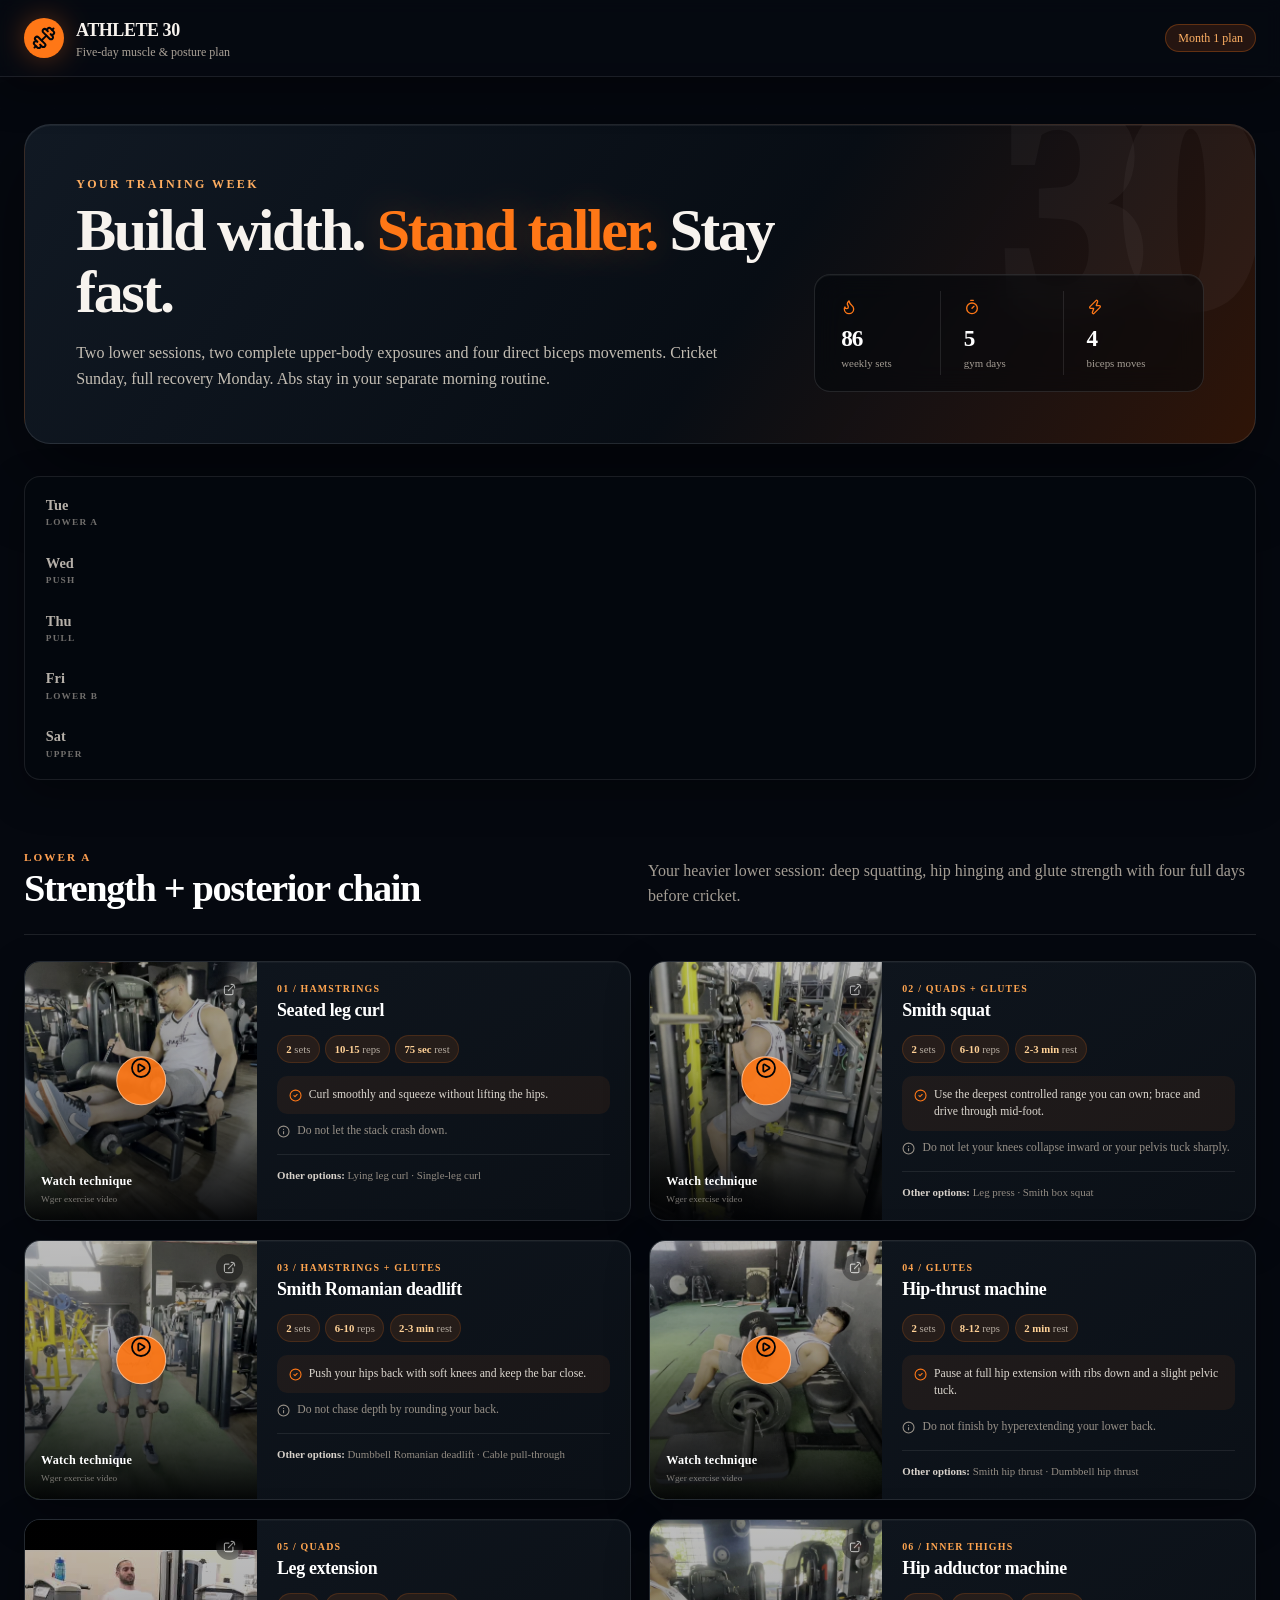
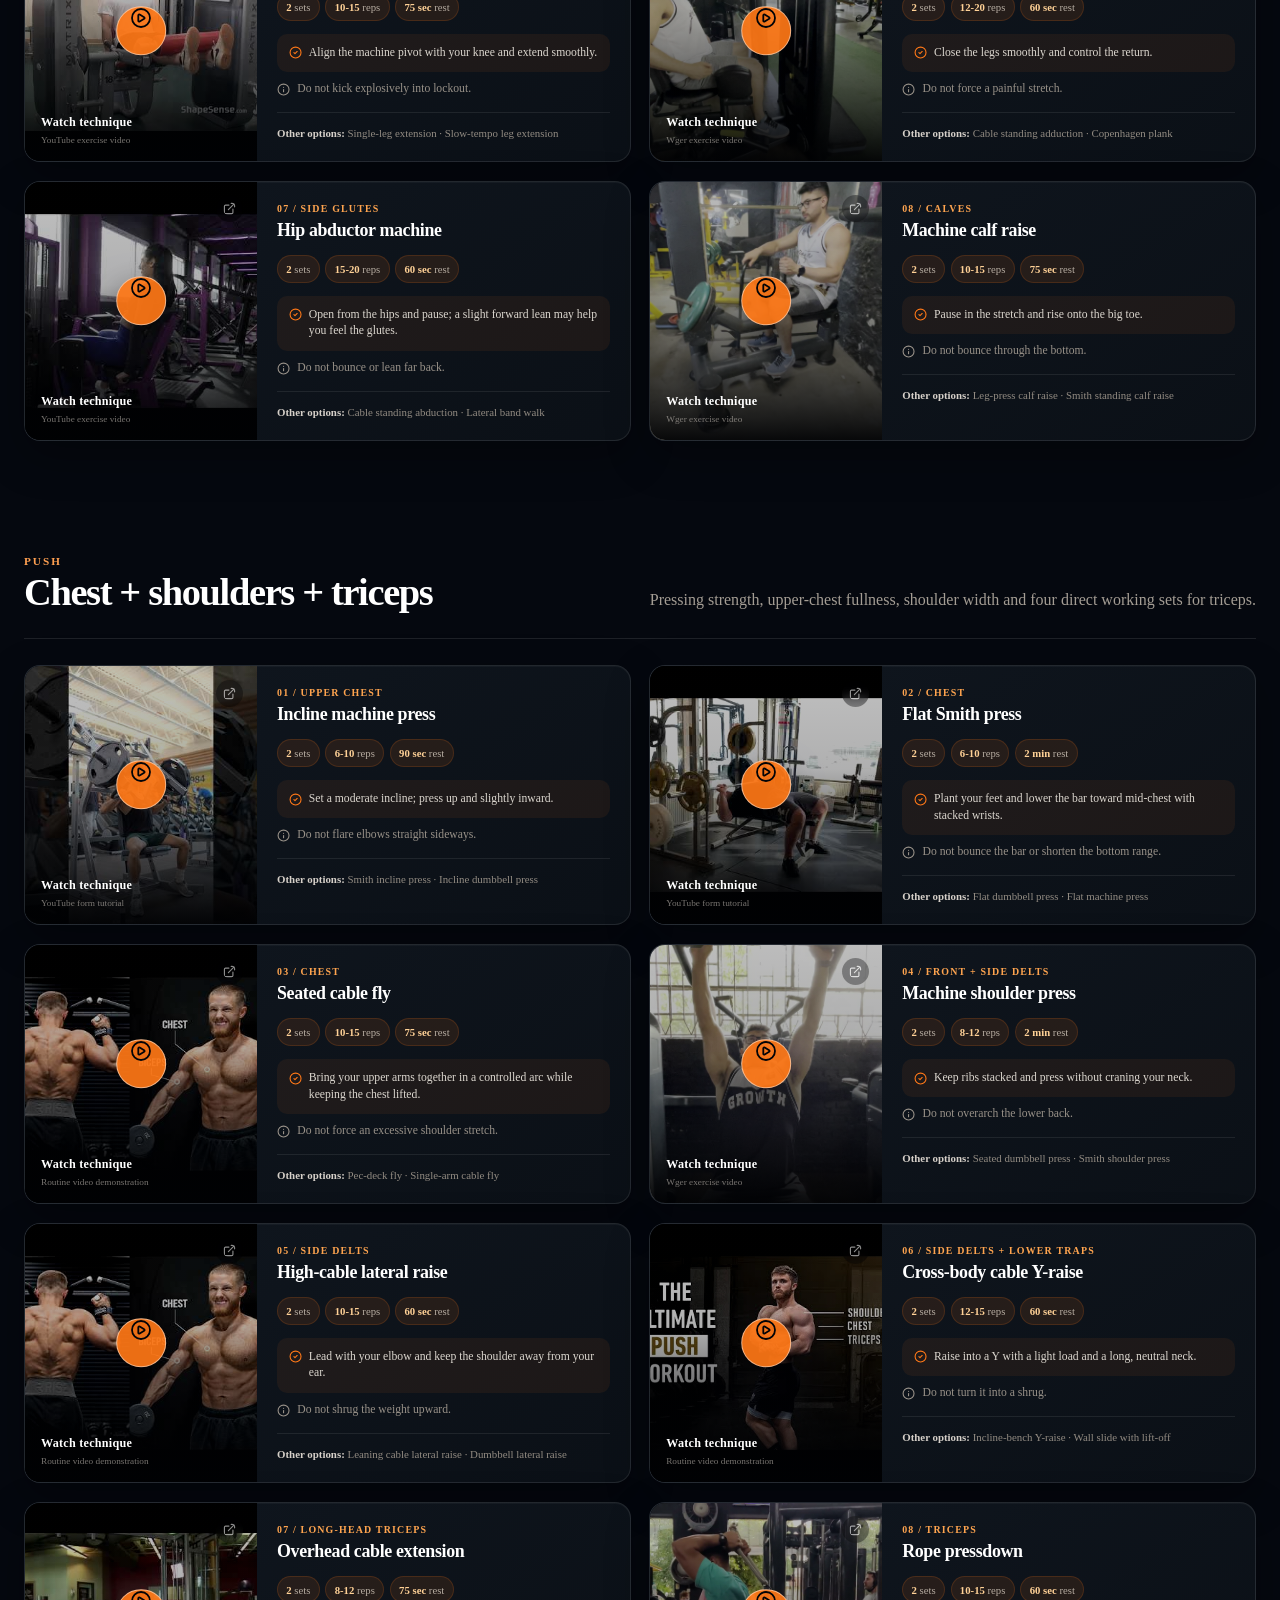
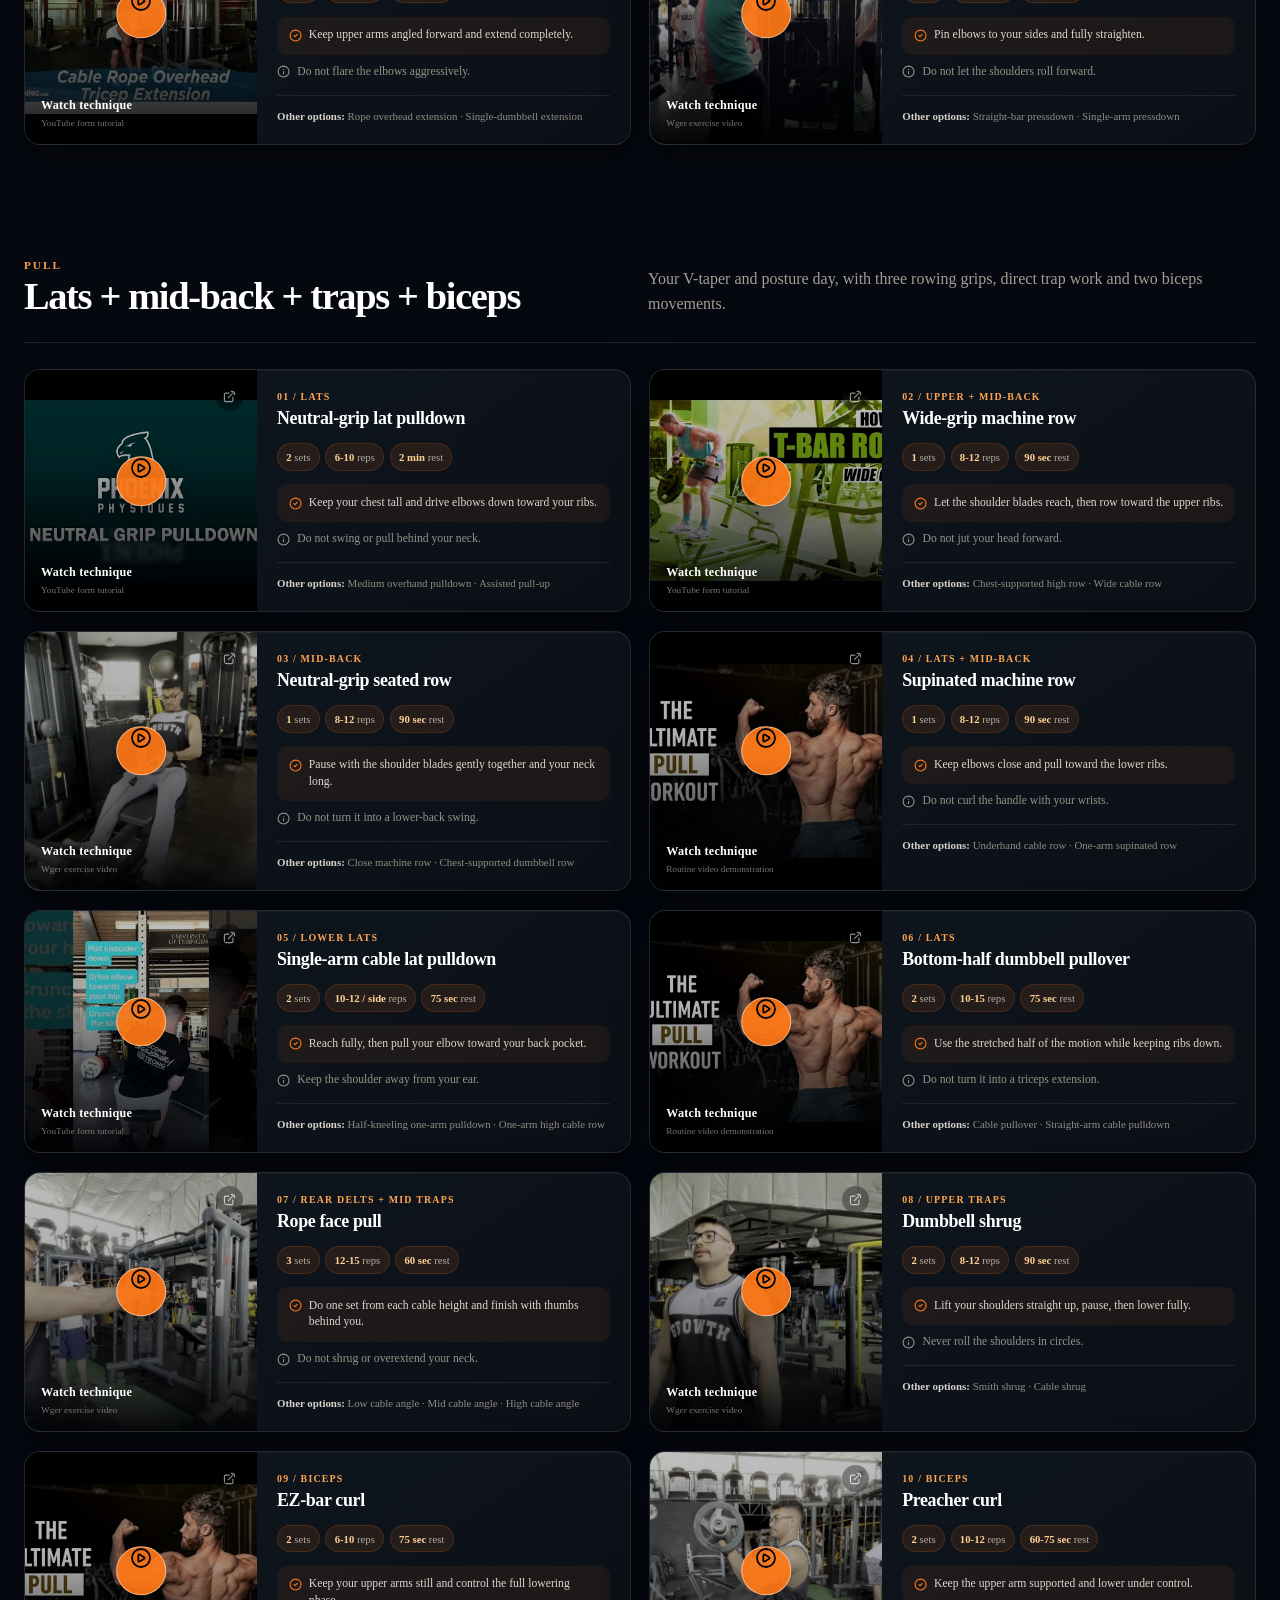
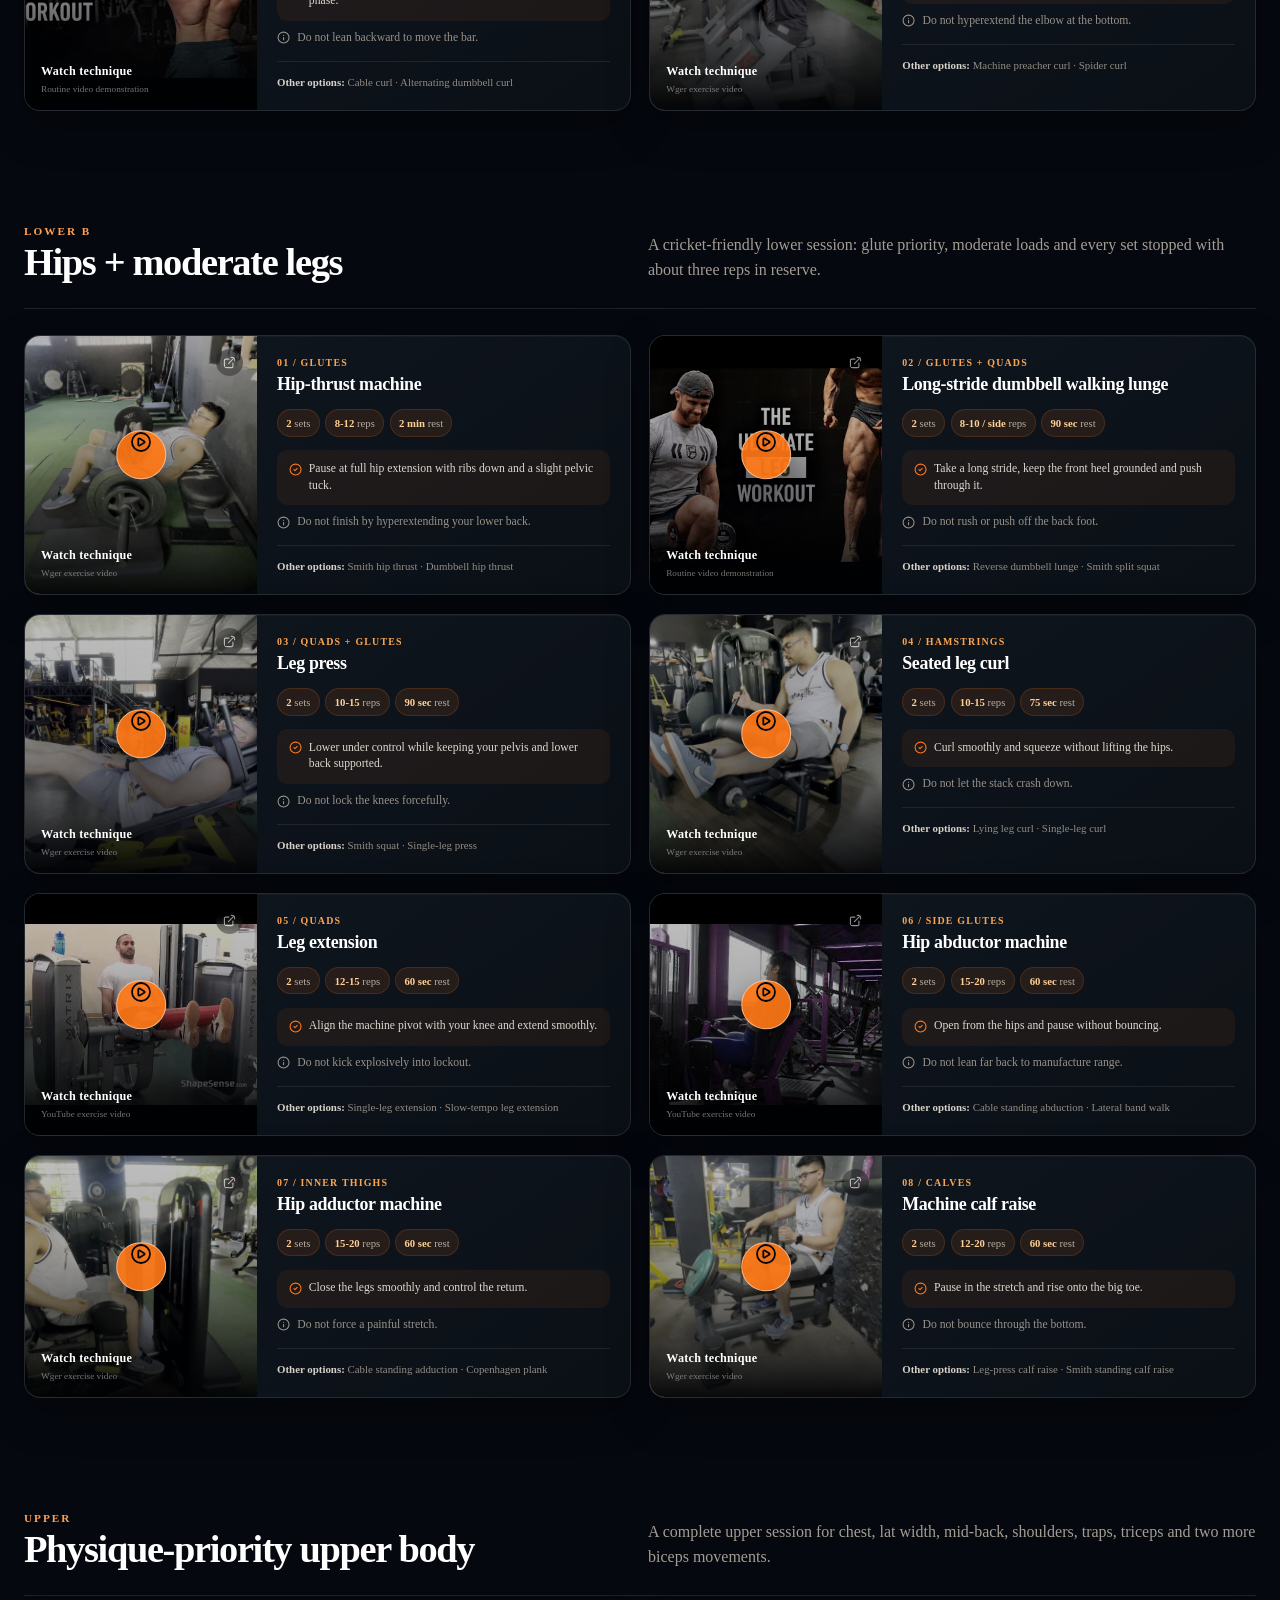
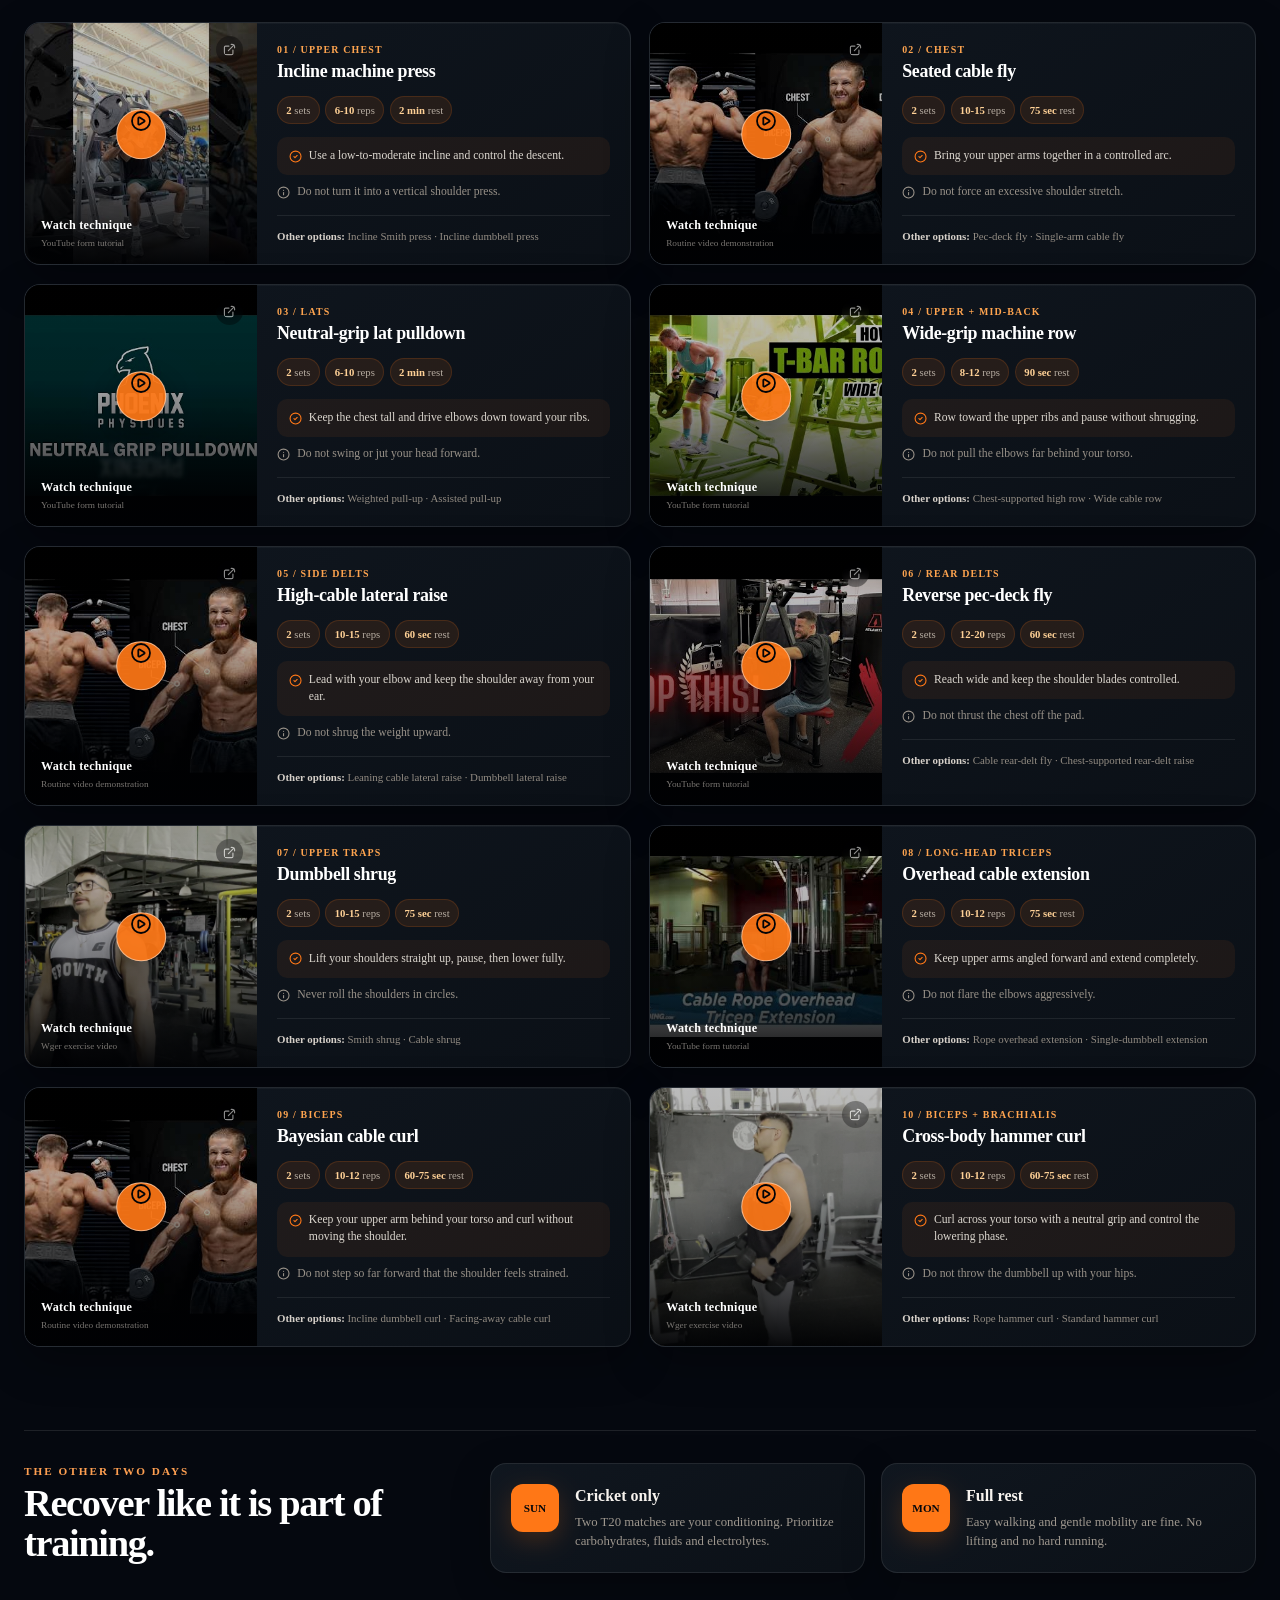
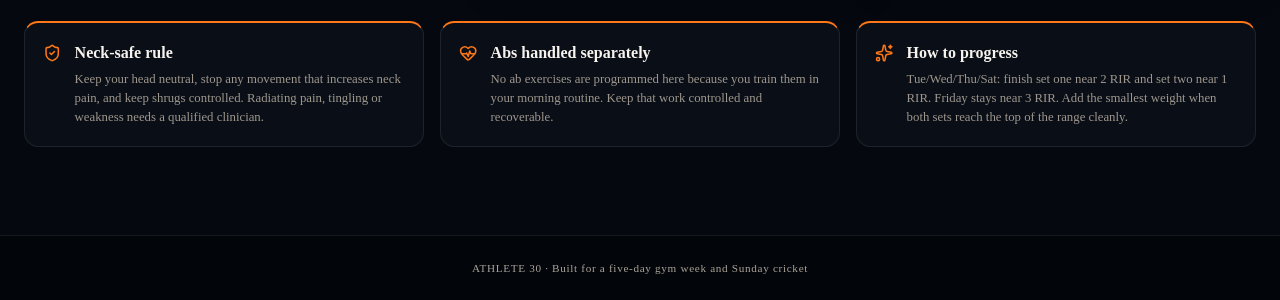
==== commit 11459f58: "Redesign workout guide with exercise visuals" ====
--- a/public-site/index.html
+++ b/public-site/index.html
@@ -1,4 +1,4 @@
-<!DOCTYPE html><html lang="en"><head><meta charSet="utf-8"/><meta name="viewport" content="width=device-width, initial-scale=1"/><link rel="stylesheet" href="./style.css"/><title>Athlete 30 — Workout Guide</title><meta name="description" content="A five-day muscle, athleticism and posture workout guide with visual exercise demonstrations."/><meta property="og:title" content="Athlete 30 — Workout Guide"/><meta property="og:description" content="Build width. Stand taller. Stay fast."/><meta property="og:image" content="./og.png"/><meta property="og:image:width" content="1731"/><meta property="og:image:height" content="909"/><meta property="og:image:alt" content="Athlete 30 workout guide"/><meta name="twitter:card" content="summary_large_image"/><meta name="twitter:title" content="Athlete 30 — Workout Guide"/><meta name="twitter:description" content="Build width. Stand taller. Stay fast."/><meta name="twitter:image" content="./og.png"/>
+<!DOCTYPE html><html lang="en"><head><meta charSet="utf-8"/><meta name="viewport" content="width=device-width, initial-scale=1"/><link rel="stylesheet" href="./style.css?v=2"/><title>Athlete 30 — Workout Guide</title><meta name="description" content="A five-day muscle, athleticism and posture workout guide with visual exercise demonstrations."/><meta property="og:title" content="Athlete 30 — Workout Guide"/><meta property="og:description" content="Build width. Stand taller. Stay fast."/><meta property="og:image" content="./og.png"/><meta property="og:image:width" content="1731"/><meta property="og:image:height" content="909"/><meta property="og:image:alt" content="Athlete 30 workout guide"/><meta name="twitter:card" content="summary_large_image"/><meta name="twitter:title" content="Athlete 30 — Workout Guide"/><meta name="twitter:description" content="Build width. Stand taller. Stay fast."/><meta name="twitter:image" content="./og.png"/>
 <link rel="preload" href="/_next/static/_vinext_fonts/geist-8ac0455e797f/geist-98bbbccb.woff2" as="font" type="font/woff2" crossorigin />
 <link rel="preload" href="/_next/static/_vinext_fonts/geist-mono-00e989178794/geist-mono-013b2f2f.woff2" as="font" type="font/woff2" crossorigin />
 <style data-vinext-fonts>/* cyrillic-ext */
@@ -128,4 +128,4 @@
 
 .__variable_geist_mono_1001rt9 { --font-geist-mono: 'Geist Mono', 'Geist Mono Fallback'; }
 </style>
-</head><body class="__variable_geist_19ysh9d __variable_geist_mono_1001rt9 antialiased"><main class="min-h-screen bg-background text-foreground"><header class="sticky top-0 z-20 border-b border-border bg-card/95 backdrop-blur"><div class="mx-auto flex max-w-7xl items-center justify-between px-4 py-4 sm:px-6"><div class="flex items-center gap-3"><span class="grid size-10 place-items-center rounded-xl bg-primary text-primary-foreground"><svg xmlns="http://www.w3.org/2000/svg" width="24" height="24" viewBox="0 0 24 24" fill="none" stroke="currentColor" stroke-width="2" stroke-linecap="round" stroke-linejoin="round" class="lucide lucide-dumbbell" aria-hidden="true"><path d="M17.596 12.768a2 2 0 1 0 2.829-2.829l-1.768-1.767a2 2 0 0 0 2.828-2.829l-2.828-2.828a2 2 0 0 0-2.829 2.828l-1.767-1.768a2 2 0 1 0-2.829 2.829z"></path><path d="m2.5 21.5 1.4-1.4"></path><path d="m20.1 3.9 1.4-1.4"></path><path d="M5.343 21.485a2 2 0 1 0 2.829-2.828l1.767 1.768a2 2 0 1 0 2.829-2.829l-6.364-6.364a2 2 0 1 0-2.829 2.829l1.768 1.767a2 2 0 0 0-2.828 2.829z"></path><path d="m9.6 14.4 4.8-4.8"></path></svg></span><div><p class="font-heading text-lg font-black tracking-tight">ATHLETE 30</p><p class="hidden text-xs text-muted-foreground sm:block">Five-day muscle &amp; posture plan</p></div></div><span data-slot="badge" data-variant="default" class="group/badge inline-flex w-fit shrink-0 items-center justify-center gap-1 overflow-hidden rounded-4xl border border-transparent py-0.5 text-xs font-medium whitespace-nowrap transition-all focus-visible:border-ring focus-visible:ring-[3px] focus-visible:ring-ring/50 has-data-[icon=inline-end]:pr-1.5 has-data-[icon=inline-start]:pl-1.5 aria-invalid:border-destructive aria-invalid:ring-destructive/20 dark:aria-invalid:ring-destructive/40 [&amp;&gt;svg]:pointer-events-none [&amp;&gt;svg]:size-3! [a]:hover:bg-primary/80 h-7 bg-accent px-3 text-accent-foreground">Month 1 plan</span></div></header><section class="mx-auto max-w-7xl px-4 py-7 sm:px-6 sm:py-10"><div class="mb-8 grid gap-6 lg:grid-cols-[1fr_390px] lg:items-end"><div><p class="mb-2 text-xs font-bold uppercase tracking-[0.2em] text-primary">Your training week</p><h1 class="max-w-3xl font-heading text-4xl font-black leading-[1.03] tracking-[-0.04em] sm:text-6xl">Build width. Stand taller. Stay fast.</h1><p class="mt-4 max-w-2xl text-base leading-relaxed text-muted-foreground">Two lower sessions, two complete upper-body exposures and four direct biceps movements. Cricket Sunday, full recovery Monday. Abs stay in your separate morning routine.</p></div><div class="summary-panel"><div><svg xmlns="http://www.w3.org/2000/svg" width="24" height="24" viewBox="0 0 24 24" fill="none" stroke="currentColor" stroke-width="2" stroke-linecap="round" stroke-linejoin="round" class="lucide lucide-flame" aria-hidden="true"><path d="M12 3q1 4 4 6.5t3 5.5a1 1 0 0 1-14 0 5 5 0 0 1 1-3 1 1 0 0 0 5 0c0-2-1.5-3-1.5-5q0-2 2.5-4"></path></svg><p class="summary-value">86</p><p class="summary-label">weekly sets</p></div><div><svg xmlns="http://www.w3.org/2000/svg" width="24" height="24" viewBox="0 0 24 24" fill="none" stroke="currentColor" stroke-width="2" stroke-linecap="round" stroke-linejoin="round" class="lucide lucide-timer" aria-hidden="true"><line x1="10" x2="14" y1="2" y2="2"></line><line x1="12" x2="15" y1="14" y2="11"></line><circle cx="12" cy="14" r="8"></circle></svg><p class="summary-value">5</p><p class="summary-label">gym days</p></div><div><svg xmlns="http://www.w3.org/2000/svg" width="24" height="24" viewBox="0 0 24 24" fill="none" stroke="currentColor" stroke-width="2" stroke-linecap="round" stroke-linejoin="round" class="lucide lucide-zap" aria-hidden="true"><path d="M15.914 4a1.5 1.5 0 00-2.474-1.561l-9 9A1.5 1.5 0 005.5 14h4.002a.5.5 0 01.471.666L8.086 20a1.5 1.5 0 002.475 1.56l9-9A1.5 1.5 0 0018.5 10h-3.997a.5.5 0 01-.472-.667z"></path></svg><p class="summary-value">4</p><p class="summary-label">biceps moves</p></div></div></div><nav class="day-tabs" aria-label="Jump to workout day"><a href="#tue" class="day-tab"><span>Tue</span><small>LOWER A</small></a><a href="#wed" class="day-tab"><span>Wed</span><small>PUSH</small></a><a href="#thu" class="day-tab"><span>Thu</span><small>PULL</small></a><a href="#fri" class="day-tab"><span>Fri</span><small>LOWER B</small></a><a href="#sat" class="day-tab"><span>Sat</span><small>UPPER</small></a></nav><section id="tue" class="workout-day scroll-mt-32"><div class="day-heading"><div><p>LOWER A</p><h2>Strength + posterior chain</h2></div><p>Your heavier lower session: deep squatting, hip hinging and glute strength with four full days before cricket.</p></div><div class="exercise-grid"><article class="exercise-card"><a class="real-demo" href="https://wger.de/media/exercise-video/366/43df4b79-d4c3-4fbf-bcb5-e0d825b84120.MOV" target="_blank" rel="noreferrer" aria-label="Open real demonstration for Seated leg curl"><svg xmlns="http://www.w3.org/2000/svg" width="24" height="24" viewBox="0 0 24 24" fill="none" stroke="currentColor" stroke-width="2" stroke-linecap="round" stroke-linejoin="round" class="lucide lucide-circle-play" aria-hidden="true"><path d="M9 9.003a1 1 0 0 1 1.517-.859l4.997 2.997a1 1 0 0 1 0 1.718l-4.997 2.997A1 1 0 0 1 9 14.996z"></path><circle cx="12" cy="12" r="10"></circle></svg><span><b>Watch real demonstration</b><small>Wger exercise video</small></span><svg xmlns="http://www.w3.org/2000/svg" width="24" height="24" viewBox="0 0 24 24" fill="none" stroke="currentColor" stroke-width="2" stroke-linecap="round" stroke-linejoin="round" class="lucide lucide-external-link" aria-hidden="true"><path d="M15 3h6v6"></path><path d="M10 14 21 3"></path><path d="M18 13v6a2 2 0 0 1-2 2H5a2 2 0 0 1-2-2V8a2 2 0 0 1 2-2h6"></path></svg></a><div class="exercise-body"><div class="mb-3"><div><p class="exercise-number">01<!-- --> / <!-- -->Hamstrings</p><h3>Seated leg curl</h3></div></div><div class="prescription"><span><b>2</b> sets</span><span><b>10-15</b> reps</span><span><b>75 sec</b> rest</span></div><p class="cue"><svg xmlns="http://www.w3.org/2000/svg" width="24" height="24" viewBox="0 0 24 24" fill="none" stroke="currentColor" stroke-width="2" stroke-linecap="round" stroke-linejoin="round" class="lucide lucide-circle-check" aria-hidden="true"><circle cx="12" cy="12" r="10"></circle><path d="m9 12 2 2 4-4"></path></svg> <!-- -->Curl smoothly and squeeze without lifting the hips.</p><p class="avoid"><svg xmlns="http://www.w3.org/2000/svg" width="24" height="24" viewBox="0 0 24 24" fill="none" stroke="currentColor" stroke-width="2" stroke-linecap="round" stroke-linejoin="round" class="lucide lucide-info" aria-hidden="true"><circle cx="12" cy="12" r="10"></circle><path d="M12 16v-4"></path><path d="M12 8h.01"></path></svg> <!-- -->Do not let the stack crash down.</p><div class="alternatives"><b>Other options:</b> <!-- -->Lying leg curl · Single-leg curl</div></div></article><article class="exercise-card"><a class="real-demo" href="https://wger.de/media/exercise-video/341/0cbfeace-dda9-4166-8424-f51358e88a4f.MOV" target="_blank" rel="noreferrer" aria-label="Open real demonstration for Smith squat"><svg xmlns="http://www.w3.org/2000/svg" width="24" height="24" viewBox="0 0 24 24" fill="none" stroke="currentColor" stroke-width="2" stroke-linecap="round" stroke-linejoin="round" class="lucide lucide-circle-play" aria-hidden="true"><path d="M9 9.003a1 1 0 0 1 1.517-.859l4.997 2.997a1 1 0 0 1 0 1.718l-4.997 2.997A1 1 0 0 1 9 14.996z"></path><circle cx="12" cy="12" r="10"></circle></svg><span><b>Watch real demonstration</b><small>Wger exercise video</small></span><svg xmlns="http://www.w3.org/2000/svg" width="24" height="24" viewBox="0 0 24 24" fill="none" stroke="currentColor" stroke-width="2" stroke-linecap="round" stroke-linejoin="round" class="lucide lucide-external-link" aria-hidden="true"><path d="M15 3h6v6"></path><path d="M10 14 21 3"></path><path d="M18 13v6a2 2 0 0 1-2 2H5a2 2 0 0 1-2-2V8a2 2 0 0 1 2-2h6"></path></svg></a><div class="exercise-body"><div class="mb-3"><div><p class="exercise-number">02<!-- --> / <!-- -->Quads + glutes</p><h3>Smith squat</h3></div></div><div class="prescription"><span><b>2</b> sets</span><span><b>6-10</b> reps</span><span><b>2-3 min</b> rest</span></div><p class="cue"><svg xmlns="http://www.w3.org/2000/svg" width="24" height="24" viewBox="0 0 24 24" fill="none" stroke="currentColor" stroke-width="2" stroke-linecap="round" stroke-linejoin="round" class="lucide lucide-circle-check" aria-hidden="true"><circle cx="12" cy="12" r="10"></circle><path d="m9 12 2 2 4-4"></path></svg> <!-- -->Use the deepest controlled range you can own; brace and drive through mid-foot.</p><p class="avoid"><svg xmlns="http://www.w3.org/2000/svg" width="24" height="24" viewBox="0 0 24 24" fill="none" stroke="currentColor" stroke-width="2" stroke-linecap="round" stroke-linejoin="round" class="lucide lucide-info" aria-hidden="true"><circle cx="12" cy="12" r="10"></circle><path d="M12 16v-4"></path><path d="M12 8h.01"></path></svg> <!-- -->Do not let your knees collapse inward or your pelvis tuck sharply.</p><div class="alternatives"><b>Other options:</b> <!-- -->Leg press · Smith box squat</div></div></article><article class="exercise-card"><a class="real-demo" href="https://wger.de/media/exercise-video/507/307e7276-a14d-4ea0-b579-f5b0dbc6f5af.MOV" target="_blank" rel="noreferrer" aria-label="Open real demonstration for Smith Romanian deadlift"><svg xmlns="http://www.w3.org/2000/svg" width="24" height="24" viewBox="0 0 24 24" fill="none" stroke="currentColor" stroke-width="2" stroke-linecap="round" stroke-linejoin="round" class="lucide lucide-circle-play" aria-hidden="true"><path d="M9 9.003a1 1 0 0 1 1.517-.859l4.997 2.997a1 1 0 0 1 0 1.718l-4.997 2.997A1 1 0 0 1 9 14.996z"></path><circle cx="12" cy="12" r="10"></circle></svg><span><b>Watch real demonstration</b><small>Wger exercise video</small></span><svg xmlns="http://www.w3.org/2000/svg" width="24" height="24" viewBox="0 0 24 24" fill="none" stroke="currentColor" stroke-width="2" stroke-linecap="round" stroke-linejoin="round" class="lucide lucide-external-link" aria-hidden="true"><path d="M15 3h6v6"></path><path d="M10 14 21 3"></path><path d="M18 13v6a2 2 0 0 1-2 2H5a2 2 0 0 1-2-2V8a2 2 0 0 1 2-2h6"></path></svg></a><div class="exercise-body"><div class="mb-3"><div><p class="exercise-number">03<!-- --> / <!-- -->Hamstrings + glutes</p><h3>Smith Romanian deadlift</h3></div></div><div class="prescription"><span><b>2</b> sets</span><span><b>6-10</b> reps</span><span><b>2-3 min</b> rest</span></div><p class="cue"><svg xmlns="http://www.w3.org/2000/svg" width="24" height="24" viewBox="0 0 24 24" fill="none" stroke="currentColor" stroke-width="2" stroke-linecap="round" stroke-linejoin="round" class="lucide lucide-circle-check" aria-hidden="true"><circle cx="12" cy="12" r="10"></circle><path d="m9 12 2 2 4-4"></path></svg> <!-- -->Push your hips back with soft knees and keep the bar close.</p><p class="avoid"><svg xmlns="http://www.w3.org/2000/svg" width="24" height="24" viewBox="0 0 24 24" fill="none" stroke="currentColor" stroke-width="2" stroke-linecap="round" stroke-linejoin="round" class="lucide lucide-info" aria-hidden="true"><circle cx="12" cy="12" r="10"></circle><path d="M12 16v-4"></path><path d="M12 8h.01"></path></svg> <!-- -->Do not chase depth by rounding your back.</p><div class="alternatives"><b>Other options:</b> <!-- -->Dumbbell Romanian deadlift · Cable pull-through</div></div></article><article class="exercise-card"><a class="real-demo" href="https://wger.de/media/exercise-video/294/45bacf4b-1bb6-4d47-8bd1-9f00eddd4019.MOV" target="_blank" rel="noreferrer" aria-label="Open real demonstration for Hip-thrust machine"><svg xmlns="http://www.w3.org/2000/svg" width="24" height="24" viewBox="0 0 24 24" fill="none" stroke="currentColor" stroke-width="2" stroke-linecap="round" stroke-linejoin="round" class="lucide lucide-circle-play" aria-hidden="true"><path d="M9 9.003a1 1 0 0 1 1.517-.859l4.997 2.997a1 1 0 0 1 0 1.718l-4.997 2.997A1 1 0 0 1 9 14.996z"></path><circle cx="12" cy="12" r="10"></circle></svg><span><b>Watch real demonstration</b><small>Wger exercise video</small></span><svg xmlns="http://www.w3.org/2000/svg" width="24" height="24" viewBox="0 0 24 24" fill="none" stroke="currentColor" stroke-width="2" stroke-linecap="round" stroke-linejoin="round" class="lucide lucide-external-link" aria-hidden="true"><path d="M15 3h6v6"></path><path d="M10 14 21 3"></path><path d="M18 13v6a2 2 0 0 1-2 2H5a2 2 0 0 1-2-2V8a2 2 0 0 1 2-2h6"></path></svg></a><div class="exercise-body"><div class="mb-3"><div><p class="exercise-number">04<!-- --> / <!-- -->Glutes</p><h3>Hip-thrust machine</h3></div></div><div class="prescription"><span><b>2</b> sets</span><span><b>8-12</b> reps</span><span><b>2 min</b> rest</span></div><p class="cue"><svg xmlns="http://www.w3.org/2000/svg" width="24" height="24" viewBox="0 0 24 24" fill="none" stroke="currentColor" stroke-width="2" stroke-linecap="round" stroke-linejoin="round" class="lucide lucide-circle-check" aria-hidden="true"><circle cx="12" cy="12" r="10"></circle><path d="m9 12 2 2 4-4"></path></svg> <!-- -->Pause at full hip extension with ribs down and a slight pelvic tuck.</p><p class="avoid"><svg xmlns="http://www.w3.org/2000/svg" width="24" height="24" viewBox="0 0 24 24" fill="none" stroke="currentColor" stroke-width="2" stroke-linecap="round" stroke-linejoin="round" class="lucide lucide-info" aria-hidden="true"><circle cx="12" cy="12" r="10"></circle><path d="M12 16v-4"></path><path d="M12 8h.01"></path></svg> <!-- -->Do not finish by hyperextending your lower back.</p><div class="alternatives"><b>Other options:</b> <!-- -->Smith hip thrust · Dumbbell hip thrust</div></div></article><article class="exercise-card"><a class="real-demo" href="https://www.youtube.com/watch?v=qOONjLjl8_Y" target="_blank" rel="noreferrer" aria-label="Open real demonstration for Leg extension"><svg xmlns="http://www.w3.org/2000/svg" width="24" height="24" viewBox="0 0 24 24" fill="none" stroke="currentColor" stroke-width="2" stroke-linecap="round" stroke-linejoin="round" class="lucide lucide-circle-play" aria-hidden="true"><path d="M9 9.003a1 1 0 0 1 1.517-.859l4.997 2.997a1 1 0 0 1 0 1.718l-4.997 2.997A1 1 0 0 1 9 14.996z"></path><circle cx="12" cy="12" r="10"></circle></svg><span><b>Watch real demonstration</b><small>YouTube exercise video</small></span><svg xmlns="http://www.w3.org/2000/svg" width="24" height="24" viewBox="0 0 24 24" fill="none" stroke="currentColor" stroke-width="2" stroke-linecap="round" stroke-linejoin="round" class="lucide lucide-external-link" aria-hidden="true"><path d="M15 3h6v6"></path><path d="M10 14 21 3"></path><path d="M18 13v6a2 2 0 0 1-2 2H5a2 2 0 0 1-2-2V8a2 2 0 0 1 2-2h6"></path></svg></a><div class="exercise-body"><div class="mb-3"><div><p class="exercise-number">05<!-- --> / <!-- -->Quads</p><h3>Leg extension</h3></div></div><div class="prescription"><span><b>2</b> sets</span><span><b>10-15</b> reps</span><span><b>75 sec</b> rest</span></div><p class="cue"><svg xmlns="http://www.w3.org/2000/svg" width="24" height="24" viewBox="0 0 24 24" fill="none" stroke="currentColor" stroke-width="2" stroke-linecap="round" stroke-linejoin="round" class="lucide lucide-circle-check" aria-hidden="true"><circle cx="12" cy="12" r="10"></circle><path d="m9 12 2 2 4-4"></path></svg> <!-- -->Align the machine pivot with your knee and extend smoothly.</p><p class="avoid"><svg xmlns="http://www.w3.org/2000/svg" width="24" height="24" viewBox="0 0 24 24" fill="none" stroke="currentColor" stroke-width="2" stroke-linecap="round" stroke-linejoin="round" class="lucide lucide-info" aria-hidden="true"><circle cx="12" cy="12" r="10"></circle><path d="M12 16v-4"></path><path d="M12 8h.01"></path></svg> <!-- -->Do not kick explosively into lockout.</p><div class="alternatives"><b>Other options:</b> <!-- -->Single-leg extension · Slow-tempo leg extension</div></div></article><article class="exercise-card"><a class="real-demo" href="https://wger.de/media/exercise-video/12/5148c579-5df2-4618-9a7b-a2e29ac4dd7d.MOV" target="_blank" rel="noreferrer" aria-label="Open real demonstration for Hip adductor machine"><svg xmlns="http://www.w3.org/2000/svg" width="24" height="24" viewBox="0 0 24 24" fill="none" stroke="currentColor" stroke-width="2" stroke-linecap="round" stroke-linejoin="round" class="lucide lucide-circle-play" aria-hidden="true"><path d="M9 9.003a1 1 0 0 1 1.517-.859l4.997 2.997a1 1 0 0 1 0 1.718l-4.997 2.997A1 1 0 0 1 9 14.996z"></path><circle cx="12" cy="12" r="10"></circle></svg><span><b>Watch real demonstration</b><small>Wger exercise video</small></span><svg xmlns="http://www.w3.org/2000/svg" width="24" height="24" viewBox="0 0 24 24" fill="none" stroke="currentColor" stroke-width="2" stroke-linecap="round" stroke-linejoin="round" class="lucide lucide-external-link" aria-hidden="true"><path d="M15 3h6v6"></path><path d="M10 14 21 3"></path><path d="M18 13v6a2 2 0 0 1-2 2H5a2 2 0 0 1-2-2V8a2 2 0 0 1 2-2h6"></path></svg></a><div class="exercise-body"><div class="mb-3"><div><p class="exercise-number">06<!-- --> / <!-- -->Inner thighs</p><h3>Hip adductor machine</h3></div></div><div class="prescription"><span><b>2</b> sets</span><span><b>12-20</b> reps</span><span><b>60 sec</b> rest</span></div><p class="cue"><svg xmlns="http://www.w3.org/2000/svg" width="24" height="24" viewBox="0 0 24 24" fill="none" stroke="currentColor" stroke-width="2" stroke-linecap="round" stroke-linejoin="round" class="lucide lucide-circle-check" aria-hidden="true"><circle cx="12" cy="12" r="10"></circle><path d="m9 12 2 2 4-4"></path></svg> <!-- -->Close the legs smoothly and control the return.</p><p class="avoid"><svg xmlns="http://www.w3.org/2000/svg" width="24" height="24" viewBox="0 0 24 24" fill="none" stroke="currentColor" stroke-width="2" stroke-linecap="round" stroke-linejoin="round" class="lucide lucide-info" aria-hidden="true"><circle cx="12" cy="12" r="10"></circle><path d="M12 16v-4"></path><path d="M12 8h.01"></path></svg> <!-- -->Do not force a painful stretch.</p><div class="alternatives"><b>Other options:</b> <!-- -->Cable standing adduction · Copenhagen plank</div></div></article><article class="exercise-card"><a class="real-demo" href="https://www.youtube.com/watch?v=wrkc297otlA" target="_blank" rel="noreferrer" aria-label="Open real demonstration for Hip abductor machine"><svg xmlns="http://www.w3.org/2000/svg" width="24" height="24" viewBox="0 0 24 24" fill="none" stroke="currentColor" stroke-width="2" stroke-linecap="round" stroke-linejoin="round" class="lucide lucide-circle-play" aria-hidden="true"><path d="M9 9.003a1 1 0 0 1 1.517-.859l4.997 2.997a1 1 0 0 1 0 1.718l-4.997 2.997A1 1 0 0 1 9 14.996z"></path><circle cx="12" cy="12" r="10"></circle></svg><span><b>Watch real demonstration</b><small>YouTube exercise video</small></span><svg xmlns="http://www.w3.org/2000/svg" width="24" height="24" viewBox="0 0 24 24" fill="none" stroke="currentColor" stroke-width="2" stroke-linecap="round" stroke-linejoin="round" class="lucide lucide-external-link" aria-hidden="true"><path d="M15 3h6v6"></path><path d="M10 14 21 3"></path><path d="M18 13v6a2 2 0 0 1-2 2H5a2 2 0 0 1-2-2V8a2 2 0 0 1 2-2h6"></path></svg></a><div class="exercise-body"><div class="mb-3"><div><p class="exercise-number">07<!-- --> / <!-- -->Side glutes</p><h3>Hip abductor machine</h3></div></div><div class="prescription"><span><b>2</b> sets</span><span><b>15-20</b> reps</span><span><b>60 sec</b> rest</span></div><p class="cue"><svg xmlns="http://www.w3.org/2000/svg" width="24" height="24" viewBox="0 0 24 24" fill="none" stroke="currentColor" stroke-width="2" stroke-linecap="round" stroke-linejoin="round" class="lucide lucide-circle-check" aria-hidden="true"><circle cx="12" cy="12" r="10"></circle><path d="m9 12 2 2 4-4"></path></svg> <!-- -->Open from the hips and pause; a slight forward lean may help you feel the glutes.</p><p class="avoid"><svg xmlns="http://www.w3.org/2000/svg" width="24" height="24" viewBox="0 0 24 24" fill="none" stroke="currentColor" stroke-width="2" stroke-linecap="round" stroke-linejoin="round" class="lucide lucide-info" aria-hidden="true"><circle cx="12" cy="12" r="10"></circle><path d="M12 16v-4"></path><path d="M12 8h.01"></path></svg> <!-- -->Do not bounce or lean far back.</p><div class="alternatives"><b>Other options:</b> <!-- -->Cable standing abduction · Lateral band walk</div></div></article><article class="exercise-card"><a class="real-demo" href="https://wger.de/media/exercise-video/590/a325ae2e-686b-4a1f-aff2-ba37fa3fa157.MOV" target="_blank" rel="noreferrer" aria-label="Open real demonstration for Machine calf raise"><svg xmlns="http://www.w3.org/2000/svg" width="24" height="24" viewBox="0 0 24 24" fill="none" stroke="currentColor" stroke-width="2" stroke-linecap="round" stroke-linejoin="round" class="lucide lucide-circle-play" aria-hidden="true"><path d="M9 9.003a1 1 0 0 1 1.517-.859l4.997 2.997a1 1 0 0 1 0 1.718l-4.997 2.997A1 1 0 0 1 9 14.996z"></path><circle cx="12" cy="12" r="10"></circle></svg><span><b>Watch real demonstration</b><small>Wger exercise video</small></span><svg xmlns="http://www.w3.org/2000/svg" width="24" height="24" viewBox="0 0 24 24" fill="none" stroke="currentColor" stroke-width="2" stroke-linecap="round" stroke-linejoin="round" class="lucide lucide-external-link" aria-hidden="true"><path d="M15 3h6v6"></path><path d="M10 14 21 3"></path><path d="M18 13v6a2 2 0 0 1-2 2H5a2 2 0 0 1-2-2V8a2 2 0 0 1 2-2h6"></path></svg></a><div class="exercise-body"><div class="mb-3"><div><p class="exercise-number">08<!-- --> / <!-- -->Calves</p><h3>Machine calf raise</h3></div></div><div class="prescription"><span><b>2</b> sets</span><span><b>10-15</b> reps</span><span><b>75 sec</b> rest</span></div><p class="cue"><svg xmlns="http://www.w3.org/2000/svg" width="24" height="24" viewBox="0 0 24 24" fill="none" stroke="currentColor" stroke-width="2" stroke-linecap="round" stroke-linejoin="round" class="lucide lucide-circle-check" aria-hidden="true"><circle cx="12" cy="12" r="10"></circle><path d="m9 12 2 2 4-4"></path></svg> <!-- -->Pause in the stretch and rise onto the big toe.</p><p class="avoid"><svg xmlns="http://www.w3.org/2000/svg" width="24" height="24" viewBox="0 0 24 24" fill="none" stroke="currentColor" stroke-width="2" stroke-linecap="round" stroke-linejoin="round" class="lucide lucide-info" aria-hidden="true"><circle cx="12" cy="12" r="10"></circle><path d="M12 16v-4"></path><path d="M12 8h.01"></path></svg> <!-- -->Do not bounce through the bottom.</p><div class="alternatives"><b>Other options:</b> <!-- -->Leg-press calf raise · Smith standing calf raise</div></div></article></div></section><section id="wed" class="workout-day scroll-mt-32"><div class="day-heading"><div><p>PUSH</p><h2>Chest + shoulders + triceps</h2></div><p>Pressing strength, upper-chest fullness, shoulder width and four direct working sets for triceps.</p></div><div class="exercise-grid"><article class="exercise-card"><a class="real-demo" href="https://www.youtube.com/watch?v=i3e4CG5tnfs" target="_blank" rel="noreferrer" aria-label="Open real demonstration for Incline machine press"><svg xmlns="http://www.w3.org/2000/svg" width="24" height="24" viewBox="0 0 24 24" fill="none" stroke="currentColor" stroke-width="2" stroke-linecap="round" stroke-linejoin="round" class="lucide lucide-circle-play" aria-hidden="true"><path d="M9 9.003a1 1 0 0 1 1.517-.859l4.997 2.997a1 1 0 0 1 0 1.718l-4.997 2.997A1 1 0 0 1 9 14.996z"></path><circle cx="12" cy="12" r="10"></circle></svg><span><b>Watch real demonstration</b><small>YouTube form tutorial</small></span><svg xmlns="http://www.w3.org/2000/svg" width="24" height="24" viewBox="0 0 24 24" fill="none" stroke="currentColor" stroke-width="2" stroke-linecap="round" stroke-linejoin="round" class="lucide lucide-external-link" aria-hidden="true"><path d="M15 3h6v6"></path><path d="M10 14 21 3"></path><path d="M18 13v6a2 2 0 0 1-2 2H5a2 2 0 0 1-2-2V8a2 2 0 0 1 2-2h6"></path></svg></a><div class="exercise-body"><div class="mb-3"><div><p class="exercise-number">01<!-- --> / <!-- -->Upper chest</p><h3>Incline machine press</h3></div></div><div class="prescription"><span><b>2</b> sets</span><span><b>6-10</b> reps</span><span><b>90 sec</b> rest</span></div><p class="cue"><svg xmlns="http://www.w3.org/2000/svg" width="24" height="24" viewBox="0 0 24 24" fill="none" stroke="currentColor" stroke-width="2" stroke-linecap="round" stroke-linejoin="round" class="lucide lucide-circle-check" aria-hidden="true"><circle cx="12" cy="12" r="10"></circle><path d="m9 12 2 2 4-4"></path></svg> <!-- -->Set a moderate incline; press up and slightly inward.</p><p class="avoid"><svg xmlns="http://www.w3.org/2000/svg" width="24" height="24" viewBox="0 0 24 24" fill="none" stroke="currentColor" stroke-width="2" stroke-linecap="round" stroke-linejoin="round" class="lucide lucide-info" aria-hidden="true"><circle cx="12" cy="12" r="10"></circle><path d="M12 16v-4"></path><path d="M12 8h.01"></path></svg> <!-- -->Do not flare elbows straight sideways.</p><div class="alternatives"><b>Other options:</b> <!-- -->Smith incline press · Incline dumbbell press</div></div></article><article class="exercise-card"><a class="real-demo" href="https://www.youtube.com/watch?v=2TBOciYPzkk" target="_blank" rel="noreferrer" aria-label="Open real demonstration for Flat Smith press"><svg xmlns="http://www.w3.org/2000/svg" width="24" height="24" viewBox="0 0 24 24" fill="none" stroke="currentColor" stroke-width="2" stroke-linecap="round" stroke-linejoin="round" class="lucide lucide-circle-play" aria-hidden="true"><path d="M9 9.003a1 1 0 0 1 1.517-.859l4.997 2.997a1 1 0 0 1 0 1.718l-4.997 2.997A1 1 0 0 1 9 14.996z"></path><circle cx="12" cy="12" r="10"></circle></svg><span><b>Watch real demonstration</b><small>YouTube form tutorial</small></span><svg xmlns="http://www.w3.org/2000/svg" width="24" height="24" viewBox="0 0 24 24" fill="none" stroke="currentColor" stroke-width="2" stroke-linecap="round" stroke-linejoin="round" class="lucide lucide-external-link" aria-hidden="true"><path d="M15 3h6v6"></path><path d="M10 14 21 3"></path><path d="M18 13v6a2 2 0 0 1-2 2H5a2 2 0 0 1-2-2V8a2 2 0 0 1 2-2h6"></path></svg></a><div class="exercise-body"><div class="mb-3"><div><p class="exercise-number">02<!-- --> / <!-- -->Chest</p><h3>Flat Smith press</h3></div></div><div class="prescription"><span><b>2</b> sets</span><span><b>6-10</b> reps</span><span><b>2 min</b> rest</span></div><p class="cue"><svg xmlns="http://www.w3.org/2000/svg" width="24" height="24" viewBox="0 0 24 24" fill="none" stroke="currentColor" stroke-width="2" stroke-linecap="round" stroke-linejoin="round" class="lucide lucide-circle-check" aria-hidden="true"><circle cx="12" cy="12" r="10"></circle><path d="m9 12 2 2 4-4"></path></svg> <!-- -->Plant your feet and lower the bar toward mid-chest with stacked wrists.</p><p class="avoid"><svg xmlns="http://www.w3.org/2000/svg" width="24" height="24" viewBox="0 0 24 24" fill="none" stroke="currentColor" stroke-width="2" stroke-linecap="round" stroke-linejoin="round" class="lucide lucide-info" aria-hidden="true"><circle cx="12" cy="12" r="10"></circle><path d="M12 16v-4"></path><path d="M12 8h.01"></path></svg> <!-- -->Do not bounce the bar or shorten the bottom range.</p><div class="alternatives"><b>Other options:</b> <!-- -->Flat dumbbell press · Flat machine press</div></div></article><article class="exercise-card"><a class="real-demo" href="https://www.youtube.com/watch?v=928aRhhPP8I&amp;t=164s" target="_blank" rel="noreferrer" aria-label="Open real demonstration for Seated cable fly"><svg xmlns="http://www.w3.org/2000/svg" width="24" height="24" viewBox="0 0 24 24" fill="none" stroke="currentColor" stroke-width="2" stroke-linecap="round" stroke-linejoin="round" class="lucide lucide-circle-play" aria-hidden="true"><path d="M9 9.003a1 1 0 0 1 1.517-.859l4.997 2.997a1 1 0 0 1 0 1.718l-4.997 2.997A1 1 0 0 1 9 14.996z"></path><circle cx="12" cy="12" r="10"></circle></svg><span><b>Watch real demonstration</b><small>Routine video demonstration</small></span><svg xmlns="http://www.w3.org/2000/svg" width="24" height="24" viewBox="0 0 24 24" fill="none" stroke="currentColor" stroke-width="2" stroke-linecap="round" stroke-linejoin="round" class="lucide lucide-external-link" aria-hidden="true"><path d="M15 3h6v6"></path><path d="M10 14 21 3"></path><path d="M18 13v6a2 2 0 0 1-2 2H5a2 2 0 0 1-2-2V8a2 2 0 0 1 2-2h6"></path></svg></a><div class="exercise-body"><div class="mb-3"><div><p class="exercise-number">03<!-- --> / <!-- -->Chest</p><h3>Seated cable fly</h3></div></div><div class="prescription"><span><b>2</b> sets</span><span><b>10-15</b> reps</span><span><b>75 sec</b> rest</span></div><p class="cue"><svg xmlns="http://www.w3.org/2000/svg" width="24" height="24" viewBox="0 0 24 24" fill="none" stroke="currentColor" stroke-width="2" stroke-linecap="round" stroke-linejoin="round" class="lucide lucide-circle-check" aria-hidden="true"><circle cx="12" cy="12" r="10"></circle><path d="m9 12 2 2 4-4"></path></svg> <!-- -->Bring your upper arms together in a controlled arc while keeping the chest lifted.</p><p class="avoid"><svg xmlns="http://www.w3.org/2000/svg" width="24" height="24" viewBox="0 0 24 24" fill="none" stroke="currentColor" stroke-width="2" stroke-linecap="round" stroke-linejoin="round" class="lucide lucide-info" aria-hidden="true"><circle cx="12" cy="12" r="10"></circle><path d="M12 16v-4"></path><path d="M12 8h.01"></path></svg> <!-- -->Do not force an excessive shoulder stretch.</p><div class="alternatives"><b>Other options:</b> <!-- -->Pec-deck fly · Single-arm cable fly</div></div></article><article class="exercise-card"><a class="real-demo" href="https://wger.de/media/exercise-video/543/dbfd396b-1aab-4a64-a50b-2c31ff0a2cf7.MOV" target="_blank" rel="noreferrer" aria-label="Open real demonstration for Machine shoulder press"><svg xmlns="http://www.w3.org/2000/svg" width="24" height="24" viewBox="0 0 24 24" fill="none" stroke="currentColor" stroke-width="2" stroke-linecap="round" stroke-linejoin="round" class="lucide lucide-circle-play" aria-hidden="true"><path d="M9 9.003a1 1 0 0 1 1.517-.859l4.997 2.997a1 1 0 0 1 0 1.718l-4.997 2.997A1 1 0 0 1 9 14.996z"></path><circle cx="12" cy="12" r="10"></circle></svg><span><b>Watch real demonstration</b><small>Wger exercise video</small></span><svg xmlns="http://www.w3.org/2000/svg" width="24" height="24" viewBox="0 0 24 24" fill="none" stroke="currentColor" stroke-width="2" stroke-linecap="round" stroke-linejoin="round" class="lucide lucide-external-link" aria-hidden="true"><path d="M15 3h6v6"></path><path d="M10 14 21 3"></path><path d="M18 13v6a2 2 0 0 1-2 2H5a2 2 0 0 1-2-2V8a2 2 0 0 1 2-2h6"></path></svg></a><div class="exercise-body"><div class="mb-3"><div><p class="exercise-number">04<!-- --> / <!-- -->Front + side delts</p><h3>Machine shoulder press</h3></div></div><div class="prescription"><span><b>2</b> sets</span><span><b>8-12</b> reps</span><span><b>2 min</b> rest</span></div><p class="cue"><svg xmlns="http://www.w3.org/2000/svg" width="24" height="24" viewBox="0 0 24 24" fill="none" stroke="currentColor" stroke-width="2" stroke-linecap="round" stroke-linejoin="round" class="lucide lucide-circle-check" aria-hidden="true"><circle cx="12" cy="12" r="10"></circle><path d="m9 12 2 2 4-4"></path></svg> <!-- -->Keep ribs stacked and press without craning your neck.</p><p class="avoid"><svg xmlns="http://www.w3.org/2000/svg" width="24" height="24" viewBox="0 0 24 24" fill="none" stroke="currentColor" stroke-width="2" stroke-linecap="round" stroke-linejoin="round" class="lucide lucide-info" aria-hidden="true"><circle cx="12" cy="12" r="10"></circle><path d="M12 16v-4"></path><path d="M12 8h.01"></path></svg> <!-- -->Do not overarch the lower back.</p><div class="alternatives"><b>Other options:</b> <!-- -->Seated dumbbell press · Smith shoulder press</div></div></article><article class="exercise-card"><a class="real-demo" href="https://www.youtube.com/watch?v=928aRhhPP8I&amp;t=414s" target="_blank" rel="noreferrer" aria-label="Open real demonstration for High-cable lateral raise"><svg xmlns="http://www.w3.org/2000/svg" width="24" height="24" viewBox="0 0 24 24" fill="none" stroke="currentColor" stroke-width="2" stroke-linecap="round" stroke-linejoin="round" class="lucide lucide-circle-play" aria-hidden="true"><path d="M9 9.003a1 1 0 0 1 1.517-.859l4.997 2.997a1 1 0 0 1 0 1.718l-4.997 2.997A1 1 0 0 1 9 14.996z"></path><circle cx="12" cy="12" r="10"></circle></svg><span><b>Watch real demonstration</b><small>Routine video demonstration</small></span><svg xmlns="http://www.w3.org/2000/svg" width="24" height="24" viewBox="0 0 24 24" fill="none" stroke="currentColor" stroke-width="2" stroke-linecap="round" stroke-linejoin="round" class="lucide lucide-external-link" aria-hidden="true"><path d="M15 3h6v6"></path><path d="M10 14 21 3"></path><path d="M18 13v6a2 2 0 0 1-2 2H5a2 2 0 0 1-2-2V8a2 2 0 0 1 2-2h6"></path></svg></a><div class="exercise-body"><div class="mb-3"><div><p class="exercise-number">05<!-- --> / <!-- -->Side delts</p><h3>High-cable lateral raise</h3></div></div><div class="prescription"><span><b>2</b> sets</span><span><b>10-15</b> reps</span><span><b>60 sec</b> rest</span></div><p class="cue"><svg xmlns="http://www.w3.org/2000/svg" width="24" height="24" viewBox="0 0 24 24" fill="none" stroke="currentColor" stroke-width="2" stroke-linecap="round" stroke-linejoin="round" class="lucide lucide-circle-check" aria-hidden="true"><circle cx="12" cy="12" r="10"></circle><path d="m9 12 2 2 4-4"></path></svg> <!-- -->Lead with your elbow and keep the shoulder away from your ear.</p><p class="avoid"><svg xmlns="http://www.w3.org/2000/svg" width="24" height="24" viewBox="0 0 24 24" fill="none" stroke="currentColor" stroke-width="2" stroke-linecap="round" stroke-linejoin="round" class="lucide lucide-info" aria-hidden="true"><circle cx="12" cy="12" r="10"></circle><path d="M12 16v-4"></path><path d="M12 8h.01"></path></svg> <!-- -->Do not shrug the weight upward.</p><div class="alternatives"><b>Other options:</b> <!-- -->Leaning cable lateral raise · Dumbbell lateral raise</div></div></article><article class="exercise-card"><a class="real-demo" href="https://www.youtube.com/watch?v=c3pbe3qzatQ&amp;t=492s" target="_blank" rel="noreferrer" aria-label="Open real demonstration for Cross-body cable Y-raise"><svg xmlns="http://www.w3.org/2000/svg" width="24" height="24" viewBox="0 0 24 24" fill="none" stroke="currentColor" stroke-width="2" stroke-linecap="round" stroke-linejoin="round" class="lucide lucide-circle-play" aria-hidden="true"><path d="M9 9.003a1 1 0 0 1 1.517-.859l4.997 2.997a1 1 0 0 1 0 1.718l-4.997 2.997A1 1 0 0 1 9 14.996z"></path><circle cx="12" cy="12" r="10"></circle></svg><span><b>Watch real demonstration</b><small>Routine video demonstration</small></span><svg xmlns="http://www.w3.org/2000/svg" width="24" height="24" viewBox="0 0 24 24" fill="none" stroke="currentColor" stroke-width="2" stroke-linecap="round" stroke-linejoin="round" class="lucide lucide-external-link" aria-hidden="true"><path d="M15 3h6v6"></path><path d="M10 14 21 3"></path><path d="M18 13v6a2 2 0 0 1-2 2H5a2 2 0 0 1-2-2V8a2 2 0 0 1 2-2h6"></path></svg></a><div class="exercise-body"><div class="mb-3"><div><p class="exercise-number">06<!-- --> / <!-- -->Side delts + lower traps</p><h3>Cross-body cable Y-raise</h3></div></div><div class="prescription"><span><b>2</b> sets</span><span><b>12-15</b> reps</span><span><b>60 sec</b> rest</span></div><p class="cue"><svg xmlns="http://www.w3.org/2000/svg" width="24" height="24" viewBox="0 0 24 24" fill="none" stroke="currentColor" stroke-width="2" stroke-linecap="round" stroke-linejoin="round" class="lucide lucide-circle-check" aria-hidden="true"><circle cx="12" cy="12" r="10"></circle><path d="m9 12 2 2 4-4"></path></svg> <!-- -->Raise into a Y with a light load and a long, neutral neck.</p><p class="avoid"><svg xmlns="http://www.w3.org/2000/svg" width="24" height="24" viewBox="0 0 24 24" fill="none" stroke="currentColor" stroke-width="2" stroke-linecap="round" stroke-linejoin="round" class="lucide lucide-info" aria-hidden="true"><circle cx="12" cy="12" r="10"></circle><path d="M12 16v-4"></path><path d="M12 8h.01"></path></svg> <!-- -->Do not turn it into a shrug.</p><div class="alternatives"><b>Other options:</b> <!-- -->Incline-bench Y-raise · Wall slide with lift-off</div></div></article><article class="exercise-card"><a class="real-demo" href="https://www.youtube.com/watch?v=mRozZKkGIfg" target="_blank" rel="noreferrer" aria-label="Open real demonstration for Overhead cable extension"><svg xmlns="http://www.w3.org/2000/svg" width="24" height="24" viewBox="0 0 24 24" fill="none" stroke="currentColor" stroke-width="2" stroke-linecap="round" stroke-linejoin="round" class="lucide lucide-circle-play" aria-hidden="true"><path d="M9 9.003a1 1 0 0 1 1.517-.859l4.997 2.997a1 1 0 0 1 0 1.718l-4.997 2.997A1 1 0 0 1 9 14.996z"></path><circle cx="12" cy="12" r="10"></circle></svg><span><b>Watch real demonstration</b><small>YouTube form tutorial</small></span><svg xmlns="http://www.w3.org/2000/svg" width="24" height="24" viewBox="0 0 24 24" fill="none" stroke="currentColor" stroke-width="2" stroke-linecap="round" stroke-linejoin="round" class="lucide lucide-external-link" aria-hidden="true"><path d="M15 3h6v6"></path><path d="M10 14 21 3"></path><path d="M18 13v6a2 2 0 0 1-2 2H5a2 2 0 0 1-2-2V8a2 2 0 0 1 2-2h6"></path></svg></a><div class="exercise-body"><div class="mb-3"><div><p class="exercise-number">07<!-- --> / <!-- -->Long-head triceps</p><h3>Overhead cable extension</h3></div></div><div class="prescription"><span><b>2</b> sets</span><span><b>8-12</b> reps</span><span><b>75 sec</b> rest</span></div><p class="cue"><svg xmlns="http://www.w3.org/2000/svg" width="24" height="24" viewBox="0 0 24 24" fill="none" stroke="currentColor" stroke-width="2" stroke-linecap="round" stroke-linejoin="round" class="lucide lucide-circle-check" aria-hidden="true"><circle cx="12" cy="12" r="10"></circle><path d="m9 12 2 2 4-4"></path></svg> <!-- -->Keep upper arms angled forward and extend completely.</p><p class="avoid"><svg xmlns="http://www.w3.org/2000/svg" width="24" height="24" viewBox="0 0 24 24" fill="none" stroke="currentColor" stroke-width="2" stroke-linecap="round" stroke-linejoin="round" class="lucide lucide-info" aria-hidden="true"><circle cx="12" cy="12" r="10"></circle><path d="M12 16v-4"></path><path d="M12 8h.01"></path></svg> <!-- -->Do not flare the elbows aggressively.</p><div class="alternatives"><b>Other options:</b> <!-- -->Rope overhead extension · Single-dumbbell extension</div></div></article><article class="exercise-card"><a class="real-demo" href="https://wger.de/media/exercise-video/659/1f2eb3b6-3185-429f-8330-26dc88f39aff.MOV" target="_blank" rel="noreferrer" aria-label="Open real demonstration for Rope pressdown"><svg xmlns="http://www.w3.org/2000/svg" width="24" height="24" viewBox="0 0 24 24" fill="none" stroke="currentColor" stroke-width="2" stroke-linecap="round" stroke-linejoin="round" class="lucide lucide-circle-play" aria-hidden="true"><path d="M9 9.003a1 1 0 0 1 1.517-.859l4.997 2.997a1 1 0 0 1 0 1.718l-4.997 2.997A1 1 0 0 1 9 14.996z"></path><circle cx="12" cy="12" r="10"></circle></svg><span><b>Watch real demonstration</b><small>Wger exercise video</small></span><svg xmlns="http://www.w3.org/2000/svg" width="24" height="24" viewBox="0 0 24 24" fill="none" stroke="currentColor" stroke-width="2" stroke-linecap="round" stroke-linejoin="round" class="lucide lucide-external-link" aria-hidden="true"><path d="M15 3h6v6"></path><path d="M10 14 21 3"></path><path d="M18 13v6a2 2 0 0 1-2 2H5a2 2 0 0 1-2-2V8a2 2 0 0 1 2-2h6"></path></svg></a><div class="exercise-body"><div class="mb-3"><div><p class="exercise-number">08<!-- --> / <!-- -->Triceps</p><h3>Rope pressdown</h3></div></div><div class="prescription"><span><b>2</b> sets</span><span><b>10-15</b> reps</span><span><b>60 sec</b> rest</span></div><p class="cue"><svg xmlns="http://www.w3.org/2000/svg" width="24" height="24" viewBox="0 0 24 24" fill="none" stroke="currentColor" stroke-width="2" stroke-linecap="round" stroke-linejoin="round" class="lucide lucide-circle-check" aria-hidden="true"><circle cx="12" cy="12" r="10"></circle><path d="m9 12 2 2 4-4"></path></svg> <!-- -->Pin elbows to your sides and fully straighten.</p><p class="avoid"><svg xmlns="http://www.w3.org/2000/svg" width="24" height="24" viewBox="0 0 24 24" fill="none" stroke="currentColor" stroke-width="2" stroke-linecap="round" stroke-linejoin="round" class="lucide lucide-info" aria-hidden="true"><circle cx="12" cy="12" r="10"></circle><path d="M12 16v-4"></path><path d="M12 8h.01"></path></svg> <!-- -->Do not let the shoulders roll forward.</p><div class="alternatives"><b>Other options:</b> <!-- -->Straight-bar pressdown · Single-arm pressdown</div></div></article></div></section><section id="thu" class="workout-day scroll-mt-32"><div class="day-heading"><div><p>PULL</p><h2>Lats + mid-back + traps + biceps</h2></div><p>Your V-taper and posture day, with three rowing grips, direct trap work and two biceps movements.</p></div><div class="exercise-grid"><article class="exercise-card"><a class="real-demo" href="https://www.youtube.com/watch?v=MY6Pe1Vq8WY" target="_blank" rel="noreferrer" aria-label="Open real demonstration for Neutral-grip lat pulldown"><svg xmlns="http://www.w3.org/2000/svg" width="24" height="24" viewBox="0 0 24 24" fill="none" stroke="currentColor" stroke-width="2" stroke-linecap="round" stroke-linejoin="round" class="lucide lucide-circle-play" aria-hidden="true"><path d="M9 9.003a1 1 0 0 1 1.517-.859l4.997 2.997a1 1 0 0 1 0 1.718l-4.997 2.997A1 1 0 0 1 9 14.996z"></path><circle cx="12" cy="12" r="10"></circle></svg><span><b>Watch real demonstration</b><small>YouTube form tutorial</small></span><svg xmlns="http://www.w3.org/2000/svg" width="24" height="24" viewBox="0 0 24 24" fill="none" stroke="currentColor" stroke-width="2" stroke-linecap="round" stroke-linejoin="round" class="lucide lucide-external-link" aria-hidden="true"><path d="M15 3h6v6"></path><path d="M10 14 21 3"></path><path d="M18 13v6a2 2 0 0 1-2 2H5a2 2 0 0 1-2-2V8a2 2 0 0 1 2-2h6"></path></svg></a><div class="exercise-body"><div class="mb-3"><div><p class="exercise-number">01<!-- --> / <!-- -->Lats</p><h3>Neutral-grip lat pulldown</h3></div></div><div class="prescription"><span><b>2</b> sets</span><span><b>6-10</b> reps</span><span><b>2 min</b> rest</span></div><p class="cue"><svg xmlns="http://www.w3.org/2000/svg" width="24" height="24" viewBox="0 0 24 24" fill="none" stroke="currentColor" stroke-width="2" stroke-linecap="round" stroke-linejoin="round" class="lucide lucide-circle-check" aria-hidden="true"><circle cx="12" cy="12" r="10"></circle><path d="m9 12 2 2 4-4"></path></svg> <!-- -->Keep your chest tall and drive elbows down toward your ribs.</p><p class="avoid"><svg xmlns="http://www.w3.org/2000/svg" width="24" height="24" viewBox="0 0 24 24" fill="none" stroke="currentColor" stroke-width="2" stroke-linecap="round" stroke-linejoin="round" class="lucide lucide-info" aria-hidden="true"><circle cx="12" cy="12" r="10"></circle><path d="M12 16v-4"></path><path d="M12 8h.01"></path></svg> <!-- -->Do not swing or pull behind your neck.</p><div class="alternatives"><b>Other options:</b> <!-- -->Medium overhand pulldown · Assisted pull-up</div></div></article><article class="exercise-card"><a class="real-demo" href="https://www.youtube.com/watch?v=ef0_Q9vomyQ" target="_blank" rel="noreferrer" aria-label="Open real demonstration for Wide-grip machine row"><svg xmlns="http://www.w3.org/2000/svg" width="24" height="24" viewBox="0 0 24 24" fill="none" stroke="currentColor" stroke-width="2" stroke-linecap="round" stroke-linejoin="round" class="lucide lucide-circle-play" aria-hidden="true"><path d="M9 9.003a1 1 0 0 1 1.517-.859l4.997 2.997a1 1 0 0 1 0 1.718l-4.997 2.997A1 1 0 0 1 9 14.996z"></path><circle cx="12" cy="12" r="10"></circle></svg><span><b>Watch real demonstration</b><small>YouTube form tutorial</small></span><svg xmlns="http://www.w3.org/2000/svg" width="24" height="24" viewBox="0 0 24 24" fill="none" stroke="currentColor" stroke-width="2" stroke-linecap="round" stroke-linejoin="round" class="lucide lucide-external-link" aria-hidden="true"><path d="M15 3h6v6"></path><path d="M10 14 21 3"></path><path d="M18 13v6a2 2 0 0 1-2 2H5a2 2 0 0 1-2-2V8a2 2 0 0 1 2-2h6"></path></svg></a><div class="exercise-body"><div class="mb-3"><div><p class="exercise-number">02<!-- --> / <!-- -->Upper + mid-back</p><h3>Wide-grip machine row</h3></div></div><div class="prescription"><span><b>1</b> sets</span><span><b>8-12</b> reps</span><span><b>90 sec</b> rest</span></div><p class="cue"><svg xmlns="http://www.w3.org/2000/svg" width="24" height="24" viewBox="0 0 24 24" fill="none" stroke="currentColor" stroke-width="2" stroke-linecap="round" stroke-linejoin="round" class="lucide lucide-circle-check" aria-hidden="true"><circle cx="12" cy="12" r="10"></circle><path d="m9 12 2 2 4-4"></path></svg> <!-- -->Let the shoulder blades reach, then row toward the upper ribs.</p><p class="avoid"><svg xmlns="http://www.w3.org/2000/svg" width="24" height="24" viewBox="0 0 24 24" fill="none" stroke="currentColor" stroke-width="2" stroke-linecap="round" stroke-linejoin="round" class="lucide lucide-info" aria-hidden="true"><circle cx="12" cy="12" r="10"></circle><path d="M12 16v-4"></path><path d="M12 8h.01"></path></svg> <!-- -->Do not jut your head forward.</p><div class="alternatives"><b>Other options:</b> <!-- -->Chest-supported high row · Wide cable row</div></div></article><article class="exercise-card"><a class="real-demo" href="https://wger.de/media/exercise-video/512/fff4c294-93f0-4926-b3a2-bf59ad4afaa5.MOV" target="_blank" rel="noreferrer" aria-label="Open real demonstration for Neutral-grip seated row"><svg xmlns="http://www.w3.org/2000/svg" width="24" height="24" viewBox="0 0 24 24" fill="none" stroke="currentColor" stroke-width="2" stroke-linecap="round" stroke-linejoin="round" class="lucide lucide-circle-play" aria-hidden="true"><path d="M9 9.003a1 1 0 0 1 1.517-.859l4.997 2.997a1 1 0 0 1 0 1.718l-4.997 2.997A1 1 0 0 1 9 14.996z"></path><circle cx="12" cy="12" r="10"></circle></svg><span><b>Watch real demonstration</b><small>Wger exercise video</small></span><svg xmlns="http://www.w3.org/2000/svg" width="24" height="24" viewBox="0 0 24 24" fill="none" stroke="currentColor" stroke-width="2" stroke-linecap="round" stroke-linejoin="round" class="lucide lucide-external-link" aria-hidden="true"><path d="M15 3h6v6"></path><path d="M10 14 21 3"></path><path d="M18 13v6a2 2 0 0 1-2 2H5a2 2 0 0 1-2-2V8a2 2 0 0 1 2-2h6"></path></svg></a><div class="exercise-body"><div class="mb-3"><div><p class="exercise-number">03<!-- --> / <!-- -->Mid-back</p><h3>Neutral-grip seated row</h3></div></div><div class="prescription"><span><b>1</b> sets</span><span><b>8-12</b> reps</span><span><b>90 sec</b> rest</span></div><p class="cue"><svg xmlns="http://www.w3.org/2000/svg" width="24" height="24" viewBox="0 0 24 24" fill="none" stroke="currentColor" stroke-width="2" stroke-linecap="round" stroke-linejoin="round" class="lucide lucide-circle-check" aria-hidden="true"><circle cx="12" cy="12" r="10"></circle><path d="m9 12 2 2 4-4"></path></svg> <!-- -->Pause with the shoulder blades gently together and your neck long.</p><p class="avoid"><svg xmlns="http://www.w3.org/2000/svg" width="24" height="24" viewBox="0 0 24 24" fill="none" stroke="currentColor" stroke-width="2" stroke-linecap="round" stroke-linejoin="round" class="lucide lucide-info" aria-hidden="true"><circle cx="12" cy="12" r="10"></circle><path d="M12 16v-4"></path><path d="M12 8h.01"></path></svg> <!-- -->Do not turn it into a lower-back swing.</p><div class="alternatives"><b>Other options:</b> <!-- -->Close machine row · Chest-supported dumbbell row</div></div></article><article class="exercise-card"><a class="real-demo" href="https://www.youtube.com/watch?v=spKGN0XzErU&amp;t=307s" target="_blank" rel="noreferrer" aria-label="Open real demonstration for Supinated machine row"><svg xmlns="http://www.w3.org/2000/svg" width="24" height="24" viewBox="0 0 24 24" fill="none" stroke="currentColor" stroke-width="2" stroke-linecap="round" stroke-linejoin="round" class="lucide lucide-circle-play" aria-hidden="true"><path d="M9 9.003a1 1 0 0 1 1.517-.859l4.997 2.997a1 1 0 0 1 0 1.718l-4.997 2.997A1 1 0 0 1 9 14.996z"></path><circle cx="12" cy="12" r="10"></circle></svg><span><b>Watch real demonstration</b><small>Routine video demonstration</small></span><svg xmlns="http://www.w3.org/2000/svg" width="24" height="24" viewBox="0 0 24 24" fill="none" stroke="currentColor" stroke-width="2" stroke-linecap="round" stroke-linejoin="round" class="lucide lucide-external-link" aria-hidden="true"><path d="M15 3h6v6"></path><path d="M10 14 21 3"></path><path d="M18 13v6a2 2 0 0 1-2 2H5a2 2 0 0 1-2-2V8a2 2 0 0 1 2-2h6"></path></svg></a><div class="exercise-body"><div class="mb-3"><div><p class="exercise-number">04<!-- --> / <!-- -->Lats + mid-back</p><h3>Supinated machine row</h3></div></div><div class="prescription"><span><b>1</b> sets</span><span><b>8-12</b> reps</span><span><b>90 sec</b> rest</span></div><p class="cue"><svg xmlns="http://www.w3.org/2000/svg" width="24" height="24" viewBox="0 0 24 24" fill="none" stroke="currentColor" stroke-width="2" stroke-linecap="round" stroke-linejoin="round" class="lucide lucide-circle-check" aria-hidden="true"><circle cx="12" cy="12" r="10"></circle><path d="m9 12 2 2 4-4"></path></svg> <!-- -->Keep elbows close and pull toward the lower ribs.</p><p class="avoid"><svg xmlns="http://www.w3.org/2000/svg" width="24" height="24" viewBox="0 0 24 24" fill="none" stroke="currentColor" stroke-width="2" stroke-linecap="round" stroke-linejoin="round" class="lucide lucide-info" aria-hidden="true"><circle cx="12" cy="12" r="10"></circle><path d="M12 16v-4"></path><path d="M12 8h.01"></path></svg> <!-- -->Do not curl the handle with your wrists.</p><div class="alternatives"><b>Other options:</b> <!-- -->Underhand cable row · One-arm supinated row</div></div></article><article class="exercise-card"><a class="real-demo" href="https://www.youtube.com/watch?v=8zA8DjHRaq0" target="_blank" rel="noreferrer" aria-label="Open real demonstration for Single-arm cable lat pulldown"><svg xmlns="http://www.w3.org/2000/svg" width="24" height="24" viewBox="0 0 24 24" fill="none" stroke="currentColor" stroke-width="2" stroke-linecap="round" stroke-linejoin="round" class="lucide lucide-circle-play" aria-hidden="true"><path d="M9 9.003a1 1 0 0 1 1.517-.859l4.997 2.997a1 1 0 0 1 0 1.718l-4.997 2.997A1 1 0 0 1 9 14.996z"></path><circle cx="12" cy="12" r="10"></circle></svg><span><b>Watch real demonstration</b><small>YouTube form tutorial</small></span><svg xmlns="http://www.w3.org/2000/svg" width="24" height="24" viewBox="0 0 24 24" fill="none" stroke="currentColor" stroke-width="2" stroke-linecap="round" stroke-linejoin="round" class="lucide lucide-external-link" aria-hidden="true"><path d="M15 3h6v6"></path><path d="M10 14 21 3"></path><path d="M18 13v6a2 2 0 0 1-2 2H5a2 2 0 0 1-2-2V8a2 2 0 0 1 2-2h6"></path></svg></a><div class="exercise-body"><div class="mb-3"><div><p class="exercise-number">05<!-- --> / <!-- -->Lower lats</p><h3>Single-arm cable lat pulldown</h3></div></div><div class="prescription"><span><b>2</b> sets</span><span><b>10-12 / side</b> reps</span><span><b>75 sec</b> rest</span></div><p class="cue"><svg xmlns="http://www.w3.org/2000/svg" width="24" height="24" viewBox="0 0 24 24" fill="none" stroke="currentColor" stroke-width="2" stroke-linecap="round" stroke-linejoin="round" class="lucide lucide-circle-check" aria-hidden="true"><circle cx="12" cy="12" r="10"></circle><path d="m9 12 2 2 4-4"></path></svg> <!-- -->Reach fully, then pull your elbow toward your back pocket.</p><p class="avoid"><svg xmlns="http://www.w3.org/2000/svg" width="24" height="24" viewBox="0 0 24 24" fill="none" stroke="currentColor" stroke-width="2" stroke-linecap="round" stroke-linejoin="round" class="lucide lucide-info" aria-hidden="true"><circle cx="12" cy="12" r="10"></circle><path d="M12 16v-4"></path><path d="M12 8h.01"></path></svg> <!-- -->Keep the shoulder away from your ear.</p><div class="alternatives"><b>Other options:</b> <!-- -->Half-kneeling one-arm pulldown · One-arm high cable row</div></div></article><article class="exercise-card"><a class="real-demo" href="https://www.youtube.com/watch?v=spKGN0XzErU&amp;t=381s" target="_blank" rel="noreferrer" aria-label="Open real demonstration for Bottom-half dumbbell pullover"><svg xmlns="http://www.w3.org/2000/svg" width="24" height="24" viewBox="0 0 24 24" fill="none" stroke="currentColor" stroke-width="2" stroke-linecap="round" stroke-linejoin="round" class="lucide lucide-circle-play" aria-hidden="true"><path d="M9 9.003a1 1 0 0 1 1.517-.859l4.997 2.997a1 1 0 0 1 0 1.718l-4.997 2.997A1 1 0 0 1 9 14.996z"></path><circle cx="12" cy="12" r="10"></circle></svg><span><b>Watch real demonstration</b><small>Routine video demonstration</small></span><svg xmlns="http://www.w3.org/2000/svg" width="24" height="24" viewBox="0 0 24 24" fill="none" stroke="currentColor" stroke-width="2" stroke-linecap="round" stroke-linejoin="round" class="lucide lucide-external-link" aria-hidden="true"><path d="M15 3h6v6"></path><path d="M10 14 21 3"></path><path d="M18 13v6a2 2 0 0 1-2 2H5a2 2 0 0 1-2-2V8a2 2 0 0 1 2-2h6"></path></svg></a><div class="exercise-body"><div class="mb-3"><div><p class="exercise-number">06<!-- --> / <!-- -->Lats</p><h3>Bottom-half dumbbell pullover</h3></div></div><div class="prescription"><span><b>2</b> sets</span><span><b>10-15</b> reps</span><span><b>75 sec</b> rest</span></div><p class="cue"><svg xmlns="http://www.w3.org/2000/svg" width="24" height="24" viewBox="0 0 24 24" fill="none" stroke="currentColor" stroke-width="2" stroke-linecap="round" stroke-linejoin="round" class="lucide lucide-circle-check" aria-hidden="true"><circle cx="12" cy="12" r="10"></circle><path d="m9 12 2 2 4-4"></path></svg> <!-- -->Use the stretched half of the motion while keeping ribs down.</p><p class="avoid"><svg xmlns="http://www.w3.org/2000/svg" width="24" height="24" viewBox="0 0 24 24" fill="none" stroke="currentColor" stroke-width="2" stroke-linecap="round" stroke-linejoin="round" class="lucide lucide-info" aria-hidden="true"><circle cx="12" cy="12" r="10"></circle><path d="M12 16v-4"></path><path d="M12 8h.01"></path></svg> <!-- -->Do not turn it into a triceps extension.</p><div class="alternatives"><b>Other options:</b> <!-- -->Cable pullover · Straight-arm cable pulldown</div></div></article><article class="exercise-card"><a class="real-demo" href="https://wger.de/media/exercise-video/222/245a824b-cd39-45f2-b251-2c0b7efead0d.MOV" target="_blank" rel="noreferrer" aria-label="Open real demonstration for Rope face pull"><svg xmlns="http://www.w3.org/2000/svg" width="24" height="24" viewBox="0 0 24 24" fill="none" stroke="currentColor" stroke-width="2" stroke-linecap="round" stroke-linejoin="round" class="lucide lucide-circle-play" aria-hidden="true"><path d="M9 9.003a1 1 0 0 1 1.517-.859l4.997 2.997a1 1 0 0 1 0 1.718l-4.997 2.997A1 1 0 0 1 9 14.996z"></path><circle cx="12" cy="12" r="10"></circle></svg><span><b>Watch real demonstration</b><small>Wger exercise video</small></span><svg xmlns="http://www.w3.org/2000/svg" width="24" height="24" viewBox="0 0 24 24" fill="none" stroke="currentColor" stroke-width="2" stroke-linecap="round" stroke-linejoin="round" class="lucide lucide-external-link" aria-hidden="true"><path d="M15 3h6v6"></path><path d="M10 14 21 3"></path><path d="M18 13v6a2 2 0 0 1-2 2H5a2 2 0 0 1-2-2V8a2 2 0 0 1 2-2h6"></path></svg></a><div class="exercise-body"><div class="mb-3"><div><p class="exercise-number">07<!-- --> / <!-- -->Rear delts + mid traps</p><h3>Rope face pull</h3></div></div><div class="prescription"><span><b>3</b> sets</span><span><b>12-15</b> reps</span><span><b>60 sec</b> rest</span></div><p class="cue"><svg xmlns="http://www.w3.org/2000/svg" width="24" height="24" viewBox="0 0 24 24" fill="none" stroke="currentColor" stroke-width="2" stroke-linecap="round" stroke-linejoin="round" class="lucide lucide-circle-check" aria-hidden="true"><circle cx="12" cy="12" r="10"></circle><path d="m9 12 2 2 4-4"></path></svg> <!-- -->Do one set from each cable height and finish with thumbs behind you.</p><p class="avoid"><svg xmlns="http://www.w3.org/2000/svg" width="24" height="24" viewBox="0 0 24 24" fill="none" stroke="currentColor" stroke-width="2" stroke-linecap="round" stroke-linejoin="round" class="lucide lucide-info" aria-hidden="true"><circle cx="12" cy="12" r="10"></circle><path d="M12 16v-4"></path><path d="M12 8h.01"></path></svg> <!-- -->Do not shrug or overextend your neck.</p><div class="alternatives"><b>Other options:</b> <!-- -->Low cable angle · Mid cable angle · High cable angle</div></div></article><article class="exercise-card"><a class="real-demo" href="https://wger.de/media/exercise-video/570/bd1f14a3-9d2b-4ec0-b6b9-e82d739f7e60.MOV" target="_blank" rel="noreferrer" aria-label="Open real demonstration for Dumbbell shrug"><svg xmlns="http://www.w3.org/2000/svg" width="24" height="24" viewBox="0 0 24 24" fill="none" stroke="currentColor" stroke-width="2" stroke-linecap="round" stroke-linejoin="round" class="lucide lucide-circle-play" aria-hidden="true"><path d="M9 9.003a1 1 0 0 1 1.517-.859l4.997 2.997a1 1 0 0 1 0 1.718l-4.997 2.997A1 1 0 0 1 9 14.996z"></path><circle cx="12" cy="12" r="10"></circle></svg><span><b>Watch real demonstration</b><small>Wger exercise video</small></span><svg xmlns="http://www.w3.org/2000/svg" width="24" height="24" viewBox="0 0 24 24" fill="none" stroke="currentColor" stroke-width="2" stroke-linecap="round" stroke-linejoin="round" class="lucide lucide-external-link" aria-hidden="true"><path d="M15 3h6v6"></path><path d="M10 14 21 3"></path><path d="M18 13v6a2 2 0 0 1-2 2H5a2 2 0 0 1-2-2V8a2 2 0 0 1 2-2h6"></path></svg></a><div class="exercise-body"><div class="mb-3"><div><p class="exercise-number">08<!-- --> / <!-- -->Upper traps</p><h3>Dumbbell shrug</h3></div></div><div class="prescription"><span><b>2</b> sets</span><span><b>8-12</b> reps</span><span><b>90 sec</b> rest</span></div><p class="cue"><svg xmlns="http://www.w3.org/2000/svg" width="24" height="24" viewBox="0 0 24 24" fill="none" stroke="currentColor" stroke-width="2" stroke-linecap="round" stroke-linejoin="round" class="lucide lucide-circle-check" aria-hidden="true"><circle cx="12" cy="12" r="10"></circle><path d="m9 12 2 2 4-4"></path></svg> <!-- -->Lift your shoulders straight up, pause, then lower fully.</p><p class="avoid"><svg xmlns="http://www.w3.org/2000/svg" width="24" height="24" viewBox="0 0 24 24" fill="none" stroke="currentColor" stroke-width="2" stroke-linecap="round" stroke-linejoin="round" class="lucide lucide-info" aria-hidden="true"><circle cx="12" cy="12" r="10"></circle><path d="M12 16v-4"></path><path d="M12 8h.01"></path></svg> <!-- -->Never roll the shoulders in circles.</p><div class="alternatives"><b>Other options:</b> <!-- -->Smith shrug · Cable shrug</div></div></article><article class="exercise-card"><a class="real-demo" href="https://www.youtube.com/watch?v=spKGN0XzErU&amp;t=563s" target="_blank" rel="noreferrer" aria-label="Open real demonstration for EZ-bar curl"><svg xmlns="http://www.w3.org/2000/svg" width="24" height="24" viewBox="0 0 24 24" fill="none" stroke="currentColor" stroke-width="2" stroke-linecap="round" stroke-linejoin="round" class="lucide lucide-circle-play" aria-hidden="true"><path d="M9 9.003a1 1 0 0 1 1.517-.859l4.997 2.997a1 1 0 0 1 0 1.718l-4.997 2.997A1 1 0 0 1 9 14.996z"></path><circle cx="12" cy="12" r="10"></circle></svg><span><b>Watch real demonstration</b><small>Routine video demonstration</small></span><svg xmlns="http://www.w3.org/2000/svg" width="24" height="24" viewBox="0 0 24 24" fill="none" stroke="currentColor" stroke-width="2" stroke-linecap="round" stroke-linejoin="round" class="lucide lucide-external-link" aria-hidden="true"><path d="M15 3h6v6"></path><path d="M10 14 21 3"></path><path d="M18 13v6a2 2 0 0 1-2 2H5a2 2 0 0 1-2-2V8a2 2 0 0 1 2-2h6"></path></svg></a><div class="exercise-body"><div class="mb-3"><div><p class="exercise-number">09<!-- --> / <!-- -->Biceps</p><h3>EZ-bar curl</h3></div></div><div class="prescription"><span><b>2</b> sets</span><span><b>6-10</b> reps</span><span><b>75 sec</b> rest</span></div><p class="cue"><svg xmlns="http://www.w3.org/2000/svg" width="24" height="24" viewBox="0 0 24 24" fill="none" stroke="currentColor" stroke-width="2" stroke-linecap="round" stroke-linejoin="round" class="lucide lucide-circle-check" aria-hidden="true"><circle cx="12" cy="12" r="10"></circle><path d="m9 12 2 2 4-4"></path></svg> <!-- -->Keep your upper arms still and control the full lowering phase.</p><p class="avoid"><svg xmlns="http://www.w3.org/2000/svg" width="24" height="24" viewBox="0 0 24 24" fill="none" stroke="currentColor" stroke-width="2" stroke-linecap="round" stroke-linejoin="round" class="lucide lucide-info" aria-hidden="true"><circle cx="12" cy="12" r="10"></circle><path d="M12 16v-4"></path><path d="M12 8h.01"></path></svg> <!-- -->Do not lean backward to move the bar.</p><div class="alternatives"><b>Other options:</b> <!-- -->Cable curl · Alternating dumbbell curl</div></div></article><article class="exercise-card"><a class="real-demo" href="https://wger.de/media/exercise-video/465/b64ca95b-c677-4f3b-bb50-f75edc81aa74.MOV" target="_blank" rel="noreferrer" aria-label="Open real demonstration for Preacher curl"><svg xmlns="http://www.w3.org/2000/svg" width="24" height="24" viewBox="0 0 24 24" fill="none" stroke="currentColor" stroke-width="2" stroke-linecap="round" stroke-linejoin="round" class="lucide lucide-circle-play" aria-hidden="true"><path d="M9 9.003a1 1 0 0 1 1.517-.859l4.997 2.997a1 1 0 0 1 0 1.718l-4.997 2.997A1 1 0 0 1 9 14.996z"></path><circle cx="12" cy="12" r="10"></circle></svg><span><b>Watch real demonstration</b><small>Wger exercise video</small></span><svg xmlns="http://www.w3.org/2000/svg" width="24" height="24" viewBox="0 0 24 24" fill="none" stroke="currentColor" stroke-width="2" stroke-linecap="round" stroke-linejoin="round" class="lucide lucide-external-link" aria-hidden="true"><path d="M15 3h6v6"></path><path d="M10 14 21 3"></path><path d="M18 13v6a2 2 0 0 1-2 2H5a2 2 0 0 1-2-2V8a2 2 0 0 1 2-2h6"></path></svg></a><div class="exercise-body"><div class="mb-3"><div><p class="exercise-number">10<!-- --> / <!-- -->Biceps</p><h3>Preacher curl</h3></div></div><div class="prescription"><span><b>2</b> sets</span><span><b>10-12</b> reps</span><span><b>60-75 sec</b> rest</span></div><p class="cue"><svg xmlns="http://www.w3.org/2000/svg" width="24" height="24" viewBox="0 0 24 24" fill="none" stroke="currentColor" stroke-width="2" stroke-linecap="round" stroke-linejoin="round" class="lucide lucide-circle-check" aria-hidden="true"><circle cx="12" cy="12" r="10"></circle><path d="m9 12 2 2 4-4"></path></svg> <!-- -->Keep the upper arm supported and lower under control.</p><p class="avoid"><svg xmlns="http://www.w3.org/2000/svg" width="24" height="24" viewBox="0 0 24 24" fill="none" stroke="currentColor" stroke-width="2" stroke-linecap="round" stroke-linejoin="round" class="lucide lucide-info" aria-hidden="true"><circle cx="12" cy="12" r="10"></circle><path d="M12 16v-4"></path><path d="M12 8h.01"></path></svg> <!-- -->Do not hyperextend the elbow at the bottom.</p><div class="alternatives"><b>Other options:</b> <!-- -->Machine preacher curl · Spider curl</div></div></article></div></section><section id="fri" class="workout-day scroll-mt-32"><div class="day-heading"><div><p>LOWER B</p><h2>Hips + moderate legs</h2></div><p>A cricket-friendly lower session: glute priority, moderate loads and every set stopped with about three reps in reserve.</p></div><div class="exercise-grid"><article class="exercise-card"><a class="real-demo" href="https://wger.de/media/exercise-video/294/45bacf4b-1bb6-4d47-8bd1-9f00eddd4019.MOV" target="_blank" rel="noreferrer" aria-label="Open real demonstration for Hip-thrust machine"><svg xmlns="http://www.w3.org/2000/svg" width="24" height="24" viewBox="0 0 24 24" fill="none" stroke="currentColor" stroke-width="2" stroke-linecap="round" stroke-linejoin="round" class="lucide lucide-circle-play" aria-hidden="true"><path d="M9 9.003a1 1 0 0 1 1.517-.859l4.997 2.997a1 1 0 0 1 0 1.718l-4.997 2.997A1 1 0 0 1 9 14.996z"></path><circle cx="12" cy="12" r="10"></circle></svg><span><b>Watch real demonstration</b><small>Wger exercise video</small></span><svg xmlns="http://www.w3.org/2000/svg" width="24" height="24" viewBox="0 0 24 24" fill="none" stroke="currentColor" stroke-width="2" stroke-linecap="round" stroke-linejoin="round" class="lucide lucide-external-link" aria-hidden="true"><path d="M15 3h6v6"></path><path d="M10 14 21 3"></path><path d="M18 13v6a2 2 0 0 1-2 2H5a2 2 0 0 1-2-2V8a2 2 0 0 1 2-2h6"></path></svg></a><div class="exercise-body"><div class="mb-3"><div><p class="exercise-number">01<!-- --> / <!-- -->Glutes</p><h3>Hip-thrust machine</h3></div></div><div class="prescription"><span><b>2</b> sets</span><span><b>8-12</b> reps</span><span><b>2 min</b> rest</span></div><p class="cue"><svg xmlns="http://www.w3.org/2000/svg" width="24" height="24" viewBox="0 0 24 24" fill="none" stroke="currentColor" stroke-width="2" stroke-linecap="round" stroke-linejoin="round" class="lucide lucide-circle-check" aria-hidden="true"><circle cx="12" cy="12" r="10"></circle><path d="m9 12 2 2 4-4"></path></svg> <!-- -->Pause at full hip extension with ribs down and a slight pelvic tuck.</p><p class="avoid"><svg xmlns="http://www.w3.org/2000/svg" width="24" height="24" viewBox="0 0 24 24" fill="none" stroke="currentColor" stroke-width="2" stroke-linecap="round" stroke-linejoin="round" class="lucide lucide-info" aria-hidden="true"><circle cx="12" cy="12" r="10"></circle><path d="M12 16v-4"></path><path d="M12 8h.01"></path></svg> <!-- -->Do not finish by hyperextending your lower back.</p><div class="alternatives"><b>Other options:</b> <!-- -->Smith hip thrust · Dumbbell hip thrust</div></div></article><article class="exercise-card"><a class="real-demo" href="https://www.youtube.com/watch?v=H6mRkx1x77k&amp;t=305s" target="_blank" rel="noreferrer" aria-label="Open real demonstration for Long-stride dumbbell walking lunge"><svg xmlns="http://www.w3.org/2000/svg" width="24" height="24" viewBox="0 0 24 24" fill="none" stroke="currentColor" stroke-width="2" stroke-linecap="round" stroke-linejoin="round" class="lucide lucide-circle-play" aria-hidden="true"><path d="M9 9.003a1 1 0 0 1 1.517-.859l4.997 2.997a1 1 0 0 1 0 1.718l-4.997 2.997A1 1 0 0 1 9 14.996z"></path><circle cx="12" cy="12" r="10"></circle></svg><span><b>Watch real demonstration</b><small>Routine video demonstration</small></span><svg xmlns="http://www.w3.org/2000/svg" width="24" height="24" viewBox="0 0 24 24" fill="none" stroke="currentColor" stroke-width="2" stroke-linecap="round" stroke-linejoin="round" class="lucide lucide-external-link" aria-hidden="true"><path d="M15 3h6v6"></path><path d="M10 14 21 3"></path><path d="M18 13v6a2 2 0 0 1-2 2H5a2 2 0 0 1-2-2V8a2 2 0 0 1 2-2h6"></path></svg></a><div class="exercise-body"><div class="mb-3"><div><p class="exercise-number">02<!-- --> / <!-- -->Glutes + quads</p><h3>Long-stride dumbbell walking lunge</h3></div></div><div class="prescription"><span><b>2</b> sets</span><span><b>8-10 / side</b> reps</span><span><b>90 sec</b> rest</span></div><p class="cue"><svg xmlns="http://www.w3.org/2000/svg" width="24" height="24" viewBox="0 0 24 24" fill="none" stroke="currentColor" stroke-width="2" stroke-linecap="round" stroke-linejoin="round" class="lucide lucide-circle-check" aria-hidden="true"><circle cx="12" cy="12" r="10"></circle><path d="m9 12 2 2 4-4"></path></svg> <!-- -->Take a long stride, keep the front heel grounded and push through it.</p><p class="avoid"><svg xmlns="http://www.w3.org/2000/svg" width="24" height="24" viewBox="0 0 24 24" fill="none" stroke="currentColor" stroke-width="2" stroke-linecap="round" stroke-linejoin="round" class="lucide lucide-info" aria-hidden="true"><circle cx="12" cy="12" r="10"></circle><path d="M12 16v-4"></path><path d="M12 8h.01"></path></svg> <!-- -->Do not rush or push off the back foot.</p><div class="alternatives"><b>Other options:</b> <!-- -->Reverse dumbbell lunge · Smith split squat</div></div></article><article class="exercise-card"><a class="real-demo" href="https://wger.de/media/exercise-video/371/6aae16b4-01b9-4eb4-935c-3250f84d2c59.MOV" target="_blank" rel="noreferrer" aria-label="Open real demonstration for Leg press"><svg xmlns="http://www.w3.org/2000/svg" width="24" height="24" viewBox="0 0 24 24" fill="none" stroke="currentColor" stroke-width="2" stroke-linecap="round" stroke-linejoin="round" class="lucide lucide-circle-play" aria-hidden="true"><path d="M9 9.003a1 1 0 0 1 1.517-.859l4.997 2.997a1 1 0 0 1 0 1.718l-4.997 2.997A1 1 0 0 1 9 14.996z"></path><circle cx="12" cy="12" r="10"></circle></svg><span><b>Watch real demonstration</b><small>Wger exercise video</small></span><svg xmlns="http://www.w3.org/2000/svg" width="24" height="24" viewBox="0 0 24 24" fill="none" stroke="currentColor" stroke-width="2" stroke-linecap="round" stroke-linejoin="round" class="lucide lucide-external-link" aria-hidden="true"><path d="M15 3h6v6"></path><path d="M10 14 21 3"></path><path d="M18 13v6a2 2 0 0 1-2 2H5a2 2 0 0 1-2-2V8a2 2 0 0 1 2-2h6"></path></svg></a><div class="exercise-body"><div class="mb-3"><div><p class="exercise-number">03<!-- --> / <!-- -->Quads + glutes</p><h3>Leg press</h3></div></div><div class="prescription"><span><b>2</b> sets</span><span><b>10-15</b> reps</span><span><b>90 sec</b> rest</span></div><p class="cue"><svg xmlns="http://www.w3.org/2000/svg" width="24" height="24" viewBox="0 0 24 24" fill="none" stroke="currentColor" stroke-width="2" stroke-linecap="round" stroke-linejoin="round" class="lucide lucide-circle-check" aria-hidden="true"><circle cx="12" cy="12" r="10"></circle><path d="m9 12 2 2 4-4"></path></svg> <!-- -->Lower under control while keeping your pelvis and lower back supported.</p><p class="avoid"><svg xmlns="http://www.w3.org/2000/svg" width="24" height="24" viewBox="0 0 24 24" fill="none" stroke="currentColor" stroke-width="2" stroke-linecap="round" stroke-linejoin="round" class="lucide lucide-info" aria-hidden="true"><circle cx="12" cy="12" r="10"></circle><path d="M12 16v-4"></path><path d="M12 8h.01"></path></svg> <!-- -->Do not lock the knees forcefully.</p><div class="alternatives"><b>Other options:</b> <!-- -->Smith squat · Single-leg press</div></div></article><article class="exercise-card"><a class="real-demo" href="https://wger.de/media/exercise-video/366/43df4b79-d4c3-4fbf-bcb5-e0d825b84120.MOV" target="_blank" rel="noreferrer" aria-label="Open real demonstration for Seated leg curl"><svg xmlns="http://www.w3.org/2000/svg" width="24" height="24" viewBox="0 0 24 24" fill="none" stroke="currentColor" stroke-width="2" stroke-linecap="round" stroke-linejoin="round" class="lucide lucide-circle-play" aria-hidden="true"><path d="M9 9.003a1 1 0 0 1 1.517-.859l4.997 2.997a1 1 0 0 1 0 1.718l-4.997 2.997A1 1 0 0 1 9 14.996z"></path><circle cx="12" cy="12" r="10"></circle></svg><span><b>Watch real demonstration</b><small>Wger exercise video</small></span><svg xmlns="http://www.w3.org/2000/svg" width="24" height="24" viewBox="0 0 24 24" fill="none" stroke="currentColor" stroke-width="2" stroke-linecap="round" stroke-linejoin="round" class="lucide lucide-external-link" aria-hidden="true"><path d="M15 3h6v6"></path><path d="M10 14 21 3"></path><path d="M18 13v6a2 2 0 0 1-2 2H5a2 2 0 0 1-2-2V8a2 2 0 0 1 2-2h6"></path></svg></a><div class="exercise-body"><div class="mb-3"><div><p class="exercise-number">04<!-- --> / <!-- -->Hamstrings</p><h3>Seated leg curl</h3></div></div><div class="prescription"><span><b>2</b> sets</span><span><b>10-15</b> reps</span><span><b>75 sec</b> rest</span></div><p class="cue"><svg xmlns="http://www.w3.org/2000/svg" width="24" height="24" viewBox="0 0 24 24" fill="none" stroke="currentColor" stroke-width="2" stroke-linecap="round" stroke-linejoin="round" class="lucide lucide-circle-check" aria-hidden="true"><circle cx="12" cy="12" r="10"></circle><path d="m9 12 2 2 4-4"></path></svg> <!-- -->Curl smoothly and squeeze without lifting the hips.</p><p class="avoid"><svg xmlns="http://www.w3.org/2000/svg" width="24" height="24" viewBox="0 0 24 24" fill="none" stroke="currentColor" stroke-width="2" stroke-linecap="round" stroke-linejoin="round" class="lucide lucide-info" aria-hidden="true"><circle cx="12" cy="12" r="10"></circle><path d="M12 16v-4"></path><path d="M12 8h.01"></path></svg> <!-- -->Do not let the stack crash down.</p><div class="alternatives"><b>Other options:</b> <!-- -->Lying leg curl · Single-leg curl</div></div></article><article class="exercise-card"><a class="real-demo" href="https://www.youtube.com/watch?v=qOONjLjl8_Y" target="_blank" rel="noreferrer" aria-label="Open real demonstration for Leg extension"><svg xmlns="http://www.w3.org/2000/svg" width="24" height="24" viewBox="0 0 24 24" fill="none" stroke="currentColor" stroke-width="2" stroke-linecap="round" stroke-linejoin="round" class="lucide lucide-circle-play" aria-hidden="true"><path d="M9 9.003a1 1 0 0 1 1.517-.859l4.997 2.997a1 1 0 0 1 0 1.718l-4.997 2.997A1 1 0 0 1 9 14.996z"></path><circle cx="12" cy="12" r="10"></circle></svg><span><b>Watch real demonstration</b><small>YouTube exercise video</small></span><svg xmlns="http://www.w3.org/2000/svg" width="24" height="24" viewBox="0 0 24 24" fill="none" stroke="currentColor" stroke-width="2" stroke-linecap="round" stroke-linejoin="round" class="lucide lucide-external-link" aria-hidden="true"><path d="M15 3h6v6"></path><path d="M10 14 21 3"></path><path d="M18 13v6a2 2 0 0 1-2 2H5a2 2 0 0 1-2-2V8a2 2 0 0 1 2-2h6"></path></svg></a><div class="exercise-body"><div class="mb-3"><div><p class="exercise-number">05<!-- --> / <!-- -->Quads</p><h3>Leg extension</h3></div></div><div class="prescription"><span><b>2</b> sets</span><span><b>12-15</b> reps</span><span><b>60 sec</b> rest</span></div><p class="cue"><svg xmlns="http://www.w3.org/2000/svg" width="24" height="24" viewBox="0 0 24 24" fill="none" stroke="currentColor" stroke-width="2" stroke-linecap="round" stroke-linejoin="round" class="lucide lucide-circle-check" aria-hidden="true"><circle cx="12" cy="12" r="10"></circle><path d="m9 12 2 2 4-4"></path></svg> <!-- -->Align the machine pivot with your knee and extend smoothly.</p><p class="avoid"><svg xmlns="http://www.w3.org/2000/svg" width="24" height="24" viewBox="0 0 24 24" fill="none" stroke="currentColor" stroke-width="2" stroke-linecap="round" stroke-linejoin="round" class="lucide lucide-info" aria-hidden="true"><circle cx="12" cy="12" r="10"></circle><path d="M12 16v-4"></path><path d="M12 8h.01"></path></svg> <!-- -->Do not kick explosively into lockout.</p><div class="alternatives"><b>Other options:</b> <!-- -->Single-leg extension · Slow-tempo leg extension</div></div></article><article class="exercise-card"><a class="real-demo" href="https://www.youtube.com/watch?v=wrkc297otlA" target="_blank" rel="noreferrer" aria-label="Open real demonstration for Hip abductor machine"><svg xmlns="http://www.w3.org/2000/svg" width="24" height="24" viewBox="0 0 24 24" fill="none" stroke="currentColor" stroke-width="2" stroke-linecap="round" stroke-linejoin="round" class="lucide lucide-circle-play" aria-hidden="true"><path d="M9 9.003a1 1 0 0 1 1.517-.859l4.997 2.997a1 1 0 0 1 0 1.718l-4.997 2.997A1 1 0 0 1 9 14.996z"></path><circle cx="12" cy="12" r="10"></circle></svg><span><b>Watch real demonstration</b><small>YouTube exercise video</small></span><svg xmlns="http://www.w3.org/2000/svg" width="24" height="24" viewBox="0 0 24 24" fill="none" stroke="currentColor" stroke-width="2" stroke-linecap="round" stroke-linejoin="round" class="lucide lucide-external-link" aria-hidden="true"><path d="M15 3h6v6"></path><path d="M10 14 21 3"></path><path d="M18 13v6a2 2 0 0 1-2 2H5a2 2 0 0 1-2-2V8a2 2 0 0 1 2-2h6"></path></svg></a><div class="exercise-body"><div class="mb-3"><div><p class="exercise-number">06<!-- --> / <!-- -->Side glutes</p><h3>Hip abductor machine</h3></div></div><div class="prescription"><span><b>2</b> sets</span><span><b>15-20</b> reps</span><span><b>60 sec</b> rest</span></div><p class="cue"><svg xmlns="http://www.w3.org/2000/svg" width="24" height="24" viewBox="0 0 24 24" fill="none" stroke="currentColor" stroke-width="2" stroke-linecap="round" stroke-linejoin="round" class="lucide lucide-circle-check" aria-hidden="true"><circle cx="12" cy="12" r="10"></circle><path d="m9 12 2 2 4-4"></path></svg> <!-- -->Open from the hips and pause without bouncing.</p><p class="avoid"><svg xmlns="http://www.w3.org/2000/svg" width="24" height="24" viewBox="0 0 24 24" fill="none" stroke="currentColor" stroke-width="2" stroke-linecap="round" stroke-linejoin="round" class="lucide lucide-info" aria-hidden="true"><circle cx="12" cy="12" r="10"></circle><path d="M12 16v-4"></path><path d="M12 8h.01"></path></svg> <!-- -->Do not lean far back to manufacture range.</p><div class="alternatives"><b>Other options:</b> <!-- -->Cable standing abduction · Lateral band walk</div></div></article><article class="exercise-card"><a class="real-demo" href="https://wger.de/media/exercise-video/12/5148c579-5df2-4618-9a7b-a2e29ac4dd7d.MOV" target="_blank" rel="noreferrer" aria-label="Open real demonstration for Hip adductor machine"><svg xmlns="http://www.w3.org/2000/svg" width="24" height="24" viewBox="0 0 24 24" fill="none" stroke="currentColor" stroke-width="2" stroke-linecap="round" stroke-linejoin="round" class="lucide lucide-circle-play" aria-hidden="true"><path d="M9 9.003a1 1 0 0 1 1.517-.859l4.997 2.997a1 1 0 0 1 0 1.718l-4.997 2.997A1 1 0 0 1 9 14.996z"></path><circle cx="12" cy="12" r="10"></circle></svg><span><b>Watch real demonstration</b><small>Wger exercise video</small></span><svg xmlns="http://www.w3.org/2000/svg" width="24" height="24" viewBox="0 0 24 24" fill="none" stroke="currentColor" stroke-width="2" stroke-linecap="round" stroke-linejoin="round" class="lucide lucide-external-link" aria-hidden="true"><path d="M15 3h6v6"></path><path d="M10 14 21 3"></path><path d="M18 13v6a2 2 0 0 1-2 2H5a2 2 0 0 1-2-2V8a2 2 0 0 1 2-2h6"></path></svg></a><div class="exercise-body"><div class="mb-3"><div><p class="exercise-number">07<!-- --> / <!-- -->Inner thighs</p><h3>Hip adductor machine</h3></div></div><div class="prescription"><span><b>2</b> sets</span><span><b>15-20</b> reps</span><span><b>60 sec</b> rest</span></div><p class="cue"><svg xmlns="http://www.w3.org/2000/svg" width="24" height="24" viewBox="0 0 24 24" fill="none" stroke="currentColor" stroke-width="2" stroke-linecap="round" stroke-linejoin="round" class="lucide lucide-circle-check" aria-hidden="true"><circle cx="12" cy="12" r="10"></circle><path d="m9 12 2 2 4-4"></path></svg> <!-- -->Close the legs smoothly and control the return.</p><p class="avoid"><svg xmlns="http://www.w3.org/2000/svg" width="24" height="24" viewBox="0 0 24 24" fill="none" stroke="currentColor" stroke-width="2" stroke-linecap="round" stroke-linejoin="round" class="lucide lucide-info" aria-hidden="true"><circle cx="12" cy="12" r="10"></circle><path d="M12 16v-4"></path><path d="M12 8h.01"></path></svg> <!-- -->Do not force a painful stretch.</p><div class="alternatives"><b>Other options:</b> <!-- -->Cable standing adduction · Copenhagen plank</div></div></article><article class="exercise-card"><a class="real-demo" href="https://wger.de/media/exercise-video/590/a325ae2e-686b-4a1f-aff2-ba37fa3fa157.MOV" target="_blank" rel="noreferrer" aria-label="Open real demonstration for Machine calf raise"><svg xmlns="http://www.w3.org/2000/svg" width="24" height="24" viewBox="0 0 24 24" fill="none" stroke="currentColor" stroke-width="2" stroke-linecap="round" stroke-linejoin="round" class="lucide lucide-circle-play" aria-hidden="true"><path d="M9 9.003a1 1 0 0 1 1.517-.859l4.997 2.997a1 1 0 0 1 0 1.718l-4.997 2.997A1 1 0 0 1 9 14.996z"></path><circle cx="12" cy="12" r="10"></circle></svg><span><b>Watch real demonstration</b><small>Wger exercise video</small></span><svg xmlns="http://www.w3.org/2000/svg" width="24" height="24" viewBox="0 0 24 24" fill="none" stroke="currentColor" stroke-width="2" stroke-linecap="round" stroke-linejoin="round" class="lucide lucide-external-link" aria-hidden="true"><path d="M15 3h6v6"></path><path d="M10 14 21 3"></path><path d="M18 13v6a2 2 0 0 1-2 2H5a2 2 0 0 1-2-2V8a2 2 0 0 1 2-2h6"></path></svg></a><div class="exercise-body"><div class="mb-3"><div><p class="exercise-number">08<!-- --> / <!-- -->Calves</p><h3>Machine calf raise</h3></div></div><div class="prescription"><span><b>2</b> sets</span><span><b>12-20</b> reps</span><span><b>60 sec</b> rest</span></div><p class="cue"><svg xmlns="http://www.w3.org/2000/svg" width="24" height="24" viewBox="0 0 24 24" fill="none" stroke="currentColor" stroke-width="2" stroke-linecap="round" stroke-linejoin="round" class="lucide lucide-circle-check" aria-hidden="true"><circle cx="12" cy="12" r="10"></circle><path d="m9 12 2 2 4-4"></path></svg> <!-- -->Pause in the stretch and rise onto the big toe.</p><p class="avoid"><svg xmlns="http://www.w3.org/2000/svg" width="24" height="24" viewBox="0 0 24 24" fill="none" stroke="currentColor" stroke-width="2" stroke-linecap="round" stroke-linejoin="round" class="lucide lucide-info" aria-hidden="true"><circle cx="12" cy="12" r="10"></circle><path d="M12 16v-4"></path><path d="M12 8h.01"></path></svg> <!-- -->Do not bounce through the bottom.</p><div class="alternatives"><b>Other options:</b> <!-- -->Leg-press calf raise · Smith standing calf raise</div></div></article></div></section><section id="sat" class="workout-day scroll-mt-32"><div class="day-heading"><div><p>UPPER</p><h2>Physique-priority upper body</h2></div><p>A complete upper session for chest, lat width, mid-back, shoulders, traps, triceps and two more biceps movements.</p></div><div class="exercise-grid"><article class="exercise-card"><a class="real-demo" href="https://www.youtube.com/watch?v=i3e4CG5tnfs" target="_blank" rel="noreferrer" aria-label="Open real demonstration for Incline machine press"><svg xmlns="http://www.w3.org/2000/svg" width="24" height="24" viewBox="0 0 24 24" fill="none" stroke="currentColor" stroke-width="2" stroke-linecap="round" stroke-linejoin="round" class="lucide lucide-circle-play" aria-hidden="true"><path d="M9 9.003a1 1 0 0 1 1.517-.859l4.997 2.997a1 1 0 0 1 0 1.718l-4.997 2.997A1 1 0 0 1 9 14.996z"></path><circle cx="12" cy="12" r="10"></circle></svg><span><b>Watch real demonstration</b><small>YouTube form tutorial</small></span><svg xmlns="http://www.w3.org/2000/svg" width="24" height="24" viewBox="0 0 24 24" fill="none" stroke="currentColor" stroke-width="2" stroke-linecap="round" stroke-linejoin="round" class="lucide lucide-external-link" aria-hidden="true"><path d="M15 3h6v6"></path><path d="M10 14 21 3"></path><path d="M18 13v6a2 2 0 0 1-2 2H5a2 2 0 0 1-2-2V8a2 2 0 0 1 2-2h6"></path></svg></a><div class="exercise-body"><div class="mb-3"><div><p class="exercise-number">01<!-- --> / <!-- -->Upper chest</p><h3>Incline machine press</h3></div></div><div class="prescription"><span><b>2</b> sets</span><span><b>6-10</b> reps</span><span><b>2 min</b> rest</span></div><p class="cue"><svg xmlns="http://www.w3.org/2000/svg" width="24" height="24" viewBox="0 0 24 24" fill="none" stroke="currentColor" stroke-width="2" stroke-linecap="round" stroke-linejoin="round" class="lucide lucide-circle-check" aria-hidden="true"><circle cx="12" cy="12" r="10"></circle><path d="m9 12 2 2 4-4"></path></svg> <!-- -->Use a low-to-moderate incline and control the descent.</p><p class="avoid"><svg xmlns="http://www.w3.org/2000/svg" width="24" height="24" viewBox="0 0 24 24" fill="none" stroke="currentColor" stroke-width="2" stroke-linecap="round" stroke-linejoin="round" class="lucide lucide-info" aria-hidden="true"><circle cx="12" cy="12" r="10"></circle><path d="M12 16v-4"></path><path d="M12 8h.01"></path></svg> <!-- -->Do not turn it into a vertical shoulder press.</p><div class="alternatives"><b>Other options:</b> <!-- -->Incline Smith press · Incline dumbbell press</div></div></article><article class="exercise-card"><a class="real-demo" href="https://www.youtube.com/watch?v=928aRhhPP8I&amp;t=164s" target="_blank" rel="noreferrer" aria-label="Open real demonstration for Seated cable fly"><svg xmlns="http://www.w3.org/2000/svg" width="24" height="24" viewBox="0 0 24 24" fill="none" stroke="currentColor" stroke-width="2" stroke-linecap="round" stroke-linejoin="round" class="lucide lucide-circle-play" aria-hidden="true"><path d="M9 9.003a1 1 0 0 1 1.517-.859l4.997 2.997a1 1 0 0 1 0 1.718l-4.997 2.997A1 1 0 0 1 9 14.996z"></path><circle cx="12" cy="12" r="10"></circle></svg><span><b>Watch real demonstration</b><small>Routine video demonstration</small></span><svg xmlns="http://www.w3.org/2000/svg" width="24" height="24" viewBox="0 0 24 24" fill="none" stroke="currentColor" stroke-width="2" stroke-linecap="round" stroke-linejoin="round" class="lucide lucide-external-link" aria-hidden="true"><path d="M15 3h6v6"></path><path d="M10 14 21 3"></path><path d="M18 13v6a2 2 0 0 1-2 2H5a2 2 0 0 1-2-2V8a2 2 0 0 1 2-2h6"></path></svg></a><div class="exercise-body"><div class="mb-3"><div><p class="exercise-number">02<!-- --> / <!-- -->Chest</p><h3>Seated cable fly</h3></div></div><div class="prescription"><span><b>2</b> sets</span><span><b>10-15</b> reps</span><span><b>75 sec</b> rest</span></div><p class="cue"><svg xmlns="http://www.w3.org/2000/svg" width="24" height="24" viewBox="0 0 24 24" fill="none" stroke="currentColor" stroke-width="2" stroke-linecap="round" stroke-linejoin="round" class="lucide lucide-circle-check" aria-hidden="true"><circle cx="12" cy="12" r="10"></circle><path d="m9 12 2 2 4-4"></path></svg> <!-- -->Bring your upper arms together in a controlled arc.</p><p class="avoid"><svg xmlns="http://www.w3.org/2000/svg" width="24" height="24" viewBox="0 0 24 24" fill="none" stroke="currentColor" stroke-width="2" stroke-linecap="round" stroke-linejoin="round" class="lucide lucide-info" aria-hidden="true"><circle cx="12" cy="12" r="10"></circle><path d="M12 16v-4"></path><path d="M12 8h.01"></path></svg> <!-- -->Do not force an excessive shoulder stretch.</p><div class="alternatives"><b>Other options:</b> <!-- -->Pec-deck fly · Single-arm cable fly</div></div></article><article class="exercise-card"><a class="real-demo" href="https://www.youtube.com/watch?v=MY6Pe1Vq8WY" target="_blank" rel="noreferrer" aria-label="Open real demonstration for Neutral-grip lat pulldown"><svg xmlns="http://www.w3.org/2000/svg" width="24" height="24" viewBox="0 0 24 24" fill="none" stroke="currentColor" stroke-width="2" stroke-linecap="round" stroke-linejoin="round" class="lucide lucide-circle-play" aria-hidden="true"><path d="M9 9.003a1 1 0 0 1 1.517-.859l4.997 2.997a1 1 0 0 1 0 1.718l-4.997 2.997A1 1 0 0 1 9 14.996z"></path><circle cx="12" cy="12" r="10"></circle></svg><span><b>Watch real demonstration</b><small>YouTube form tutorial</small></span><svg xmlns="http://www.w3.org/2000/svg" width="24" height="24" viewBox="0 0 24 24" fill="none" stroke="currentColor" stroke-width="2" stroke-linecap="round" stroke-linejoin="round" class="lucide lucide-external-link" aria-hidden="true"><path d="M15 3h6v6"></path><path d="M10 14 21 3"></path><path d="M18 13v6a2 2 0 0 1-2 2H5a2 2 0 0 1-2-2V8a2 2 0 0 1 2-2h6"></path></svg></a><div class="exercise-body"><div class="mb-3"><div><p class="exercise-number">03<!-- --> / <!-- -->Lats</p><h3>Neutral-grip lat pulldown</h3></div></div><div class="prescription"><span><b>2</b> sets</span><span><b>6-10</b> reps</span><span><b>2 min</b> rest</span></div><p class="cue"><svg xmlns="http://www.w3.org/2000/svg" width="24" height="24" viewBox="0 0 24 24" fill="none" stroke="currentColor" stroke-width="2" stroke-linecap="round" stroke-linejoin="round" class="lucide lucide-circle-check" aria-hidden="true"><circle cx="12" cy="12" r="10"></circle><path d="m9 12 2 2 4-4"></path></svg> <!-- -->Keep the chest tall and drive elbows down toward your ribs.</p><p class="avoid"><svg xmlns="http://www.w3.org/2000/svg" width="24" height="24" viewBox="0 0 24 24" fill="none" stroke="currentColor" stroke-width="2" stroke-linecap="round" stroke-linejoin="round" class="lucide lucide-info" aria-hidden="true"><circle cx="12" cy="12" r="10"></circle><path d="M12 16v-4"></path><path d="M12 8h.01"></path></svg> <!-- -->Do not swing or jut your head forward.</p><div class="alternatives"><b>Other options:</b> <!-- -->Weighted pull-up · Assisted pull-up</div></div></article><article class="exercise-card"><a class="real-demo" href="https://www.youtube.com/watch?v=ef0_Q9vomyQ" target="_blank" rel="noreferrer" aria-label="Open real demonstration for Wide-grip machine row"><svg xmlns="http://www.w3.org/2000/svg" width="24" height="24" viewBox="0 0 24 24" fill="none" stroke="currentColor" stroke-width="2" stroke-linecap="round" stroke-linejoin="round" class="lucide lucide-circle-play" aria-hidden="true"><path d="M9 9.003a1 1 0 0 1 1.517-.859l4.997 2.997a1 1 0 0 1 0 1.718l-4.997 2.997A1 1 0 0 1 9 14.996z"></path><circle cx="12" cy="12" r="10"></circle></svg><span><b>Watch real demonstration</b><small>YouTube form tutorial</small></span><svg xmlns="http://www.w3.org/2000/svg" width="24" height="24" viewBox="0 0 24 24" fill="none" stroke="currentColor" stroke-width="2" stroke-linecap="round" stroke-linejoin="round" class="lucide lucide-external-link" aria-hidden="true"><path d="M15 3h6v6"></path><path d="M10 14 21 3"></path><path d="M18 13v6a2 2 0 0 1-2 2H5a2 2 0 0 1-2-2V8a2 2 0 0 1 2-2h6"></path></svg></a><div class="exercise-body"><div class="mb-3"><div><p class="exercise-number">04<!-- --> / <!-- -->Upper + mid-back</p><h3>Wide-grip machine row</h3></div></div><div class="prescription"><span><b>2</b> sets</span><span><b>8-12</b> reps</span><span><b>90 sec</b> rest</span></div><p class="cue"><svg xmlns="http://www.w3.org/2000/svg" width="24" height="24" viewBox="0 0 24 24" fill="none" stroke="currentColor" stroke-width="2" stroke-linecap="round" stroke-linejoin="round" class="lucide lucide-circle-check" aria-hidden="true"><circle cx="12" cy="12" r="10"></circle><path d="m9 12 2 2 4-4"></path></svg> <!-- -->Row toward the upper ribs and pause without shrugging.</p><p class="avoid"><svg xmlns="http://www.w3.org/2000/svg" width="24" height="24" viewBox="0 0 24 24" fill="none" stroke="currentColor" stroke-width="2" stroke-linecap="round" stroke-linejoin="round" class="lucide lucide-info" aria-hidden="true"><circle cx="12" cy="12" r="10"></circle><path d="M12 16v-4"></path><path d="M12 8h.01"></path></svg> <!-- -->Do not pull the elbows far behind your torso.</p><div class="alternatives"><b>Other options:</b> <!-- -->Chest-supported high row · Wide cable row</div></div></article><article class="exercise-card"><a class="real-demo" href="https://www.youtube.com/watch?v=928aRhhPP8I&amp;t=414s" target="_blank" rel="noreferrer" aria-label="Open real demonstration for High-cable lateral raise"><svg xmlns="http://www.w3.org/2000/svg" width="24" height="24" viewBox="0 0 24 24" fill="none" stroke="currentColor" stroke-width="2" stroke-linecap="round" stroke-linejoin="round" class="lucide lucide-circle-play" aria-hidden="true"><path d="M9 9.003a1 1 0 0 1 1.517-.859l4.997 2.997a1 1 0 0 1 0 1.718l-4.997 2.997A1 1 0 0 1 9 14.996z"></path><circle cx="12" cy="12" r="10"></circle></svg><span><b>Watch real demonstration</b><small>Routine video demonstration</small></span><svg xmlns="http://www.w3.org/2000/svg" width="24" height="24" viewBox="0 0 24 24" fill="none" stroke="currentColor" stroke-width="2" stroke-linecap="round" stroke-linejoin="round" class="lucide lucide-external-link" aria-hidden="true"><path d="M15 3h6v6"></path><path d="M10 14 21 3"></path><path d="M18 13v6a2 2 0 0 1-2 2H5a2 2 0 0 1-2-2V8a2 2 0 0 1 2-2h6"></path></svg></a><div class="exercise-body"><div class="mb-3"><div><p class="exercise-number">05<!-- --> / <!-- -->Side delts</p><h3>High-cable lateral raise</h3></div></div><div class="prescription"><span><b>2</b> sets</span><span><b>10-15</b> reps</span><span><b>60 sec</b> rest</span></div><p class="cue"><svg xmlns="http://www.w3.org/2000/svg" width="24" height="24" viewBox="0 0 24 24" fill="none" stroke="currentColor" stroke-width="2" stroke-linecap="round" stroke-linejoin="round" class="lucide lucide-circle-check" aria-hidden="true"><circle cx="12" cy="12" r="10"></circle><path d="m9 12 2 2 4-4"></path></svg> <!-- -->Lead with your elbow and keep the shoulder away from your ear.</p><p class="avoid"><svg xmlns="http://www.w3.org/2000/svg" width="24" height="24" viewBox="0 0 24 24" fill="none" stroke="currentColor" stroke-width="2" stroke-linecap="round" stroke-linejoin="round" class="lucide lucide-info" aria-hidden="true"><circle cx="12" cy="12" r="10"></circle><path d="M12 16v-4"></path><path d="M12 8h.01"></path></svg> <!-- -->Do not shrug the weight upward.</p><div class="alternatives"><b>Other options:</b> <!-- -->Leaning cable lateral raise · Dumbbell lateral raise</div></div></article><article class="exercise-card"><a class="real-demo" href="https://www.youtube.com/watch?v=dC7jhEk-29A" target="_blank" rel="noreferrer" aria-label="Open real demonstration for Reverse pec-deck fly"><svg xmlns="http://www.w3.org/2000/svg" width="24" height="24" viewBox="0 0 24 24" fill="none" stroke="currentColor" stroke-width="2" stroke-linecap="round" stroke-linejoin="round" class="lucide lucide-circle-play" aria-hidden="true"><path d="M9 9.003a1 1 0 0 1 1.517-.859l4.997 2.997a1 1 0 0 1 0 1.718l-4.997 2.997A1 1 0 0 1 9 14.996z"></path><circle cx="12" cy="12" r="10"></circle></svg><span><b>Watch real demonstration</b><small>YouTube form tutorial</small></span><svg xmlns="http://www.w3.org/2000/svg" width="24" height="24" viewBox="0 0 24 24" fill="none" stroke="currentColor" stroke-width="2" stroke-linecap="round" stroke-linejoin="round" class="lucide lucide-external-link" aria-hidden="true"><path d="M15 3h6v6"></path><path d="M10 14 21 3"></path><path d="M18 13v6a2 2 0 0 1-2 2H5a2 2 0 0 1-2-2V8a2 2 0 0 1 2-2h6"></path></svg></a><div class="exercise-body"><div class="mb-3"><div><p class="exercise-number">06<!-- --> / <!-- -->Rear delts</p><h3>Reverse pec-deck fly</h3></div></div><div class="prescription"><span><b>2</b> sets</span><span><b>12-20</b> reps</span><span><b>60 sec</b> rest</span></div><p class="cue"><svg xmlns="http://www.w3.org/2000/svg" width="24" height="24" viewBox="0 0 24 24" fill="none" stroke="currentColor" stroke-width="2" stroke-linecap="round" stroke-linejoin="round" class="lucide lucide-circle-check" aria-hidden="true"><circle cx="12" cy="12" r="10"></circle><path d="m9 12 2 2 4-4"></path></svg> <!-- -->Reach wide and keep the shoulder blades controlled.</p><p class="avoid"><svg xmlns="http://www.w3.org/2000/svg" width="24" height="24" viewBox="0 0 24 24" fill="none" stroke="currentColor" stroke-width="2" stroke-linecap="round" stroke-linejoin="round" class="lucide lucide-info" aria-hidden="true"><circle cx="12" cy="12" r="10"></circle><path d="M12 16v-4"></path><path d="M12 8h.01"></path></svg> <!-- -->Do not thrust the chest off the pad.</p><div class="alternatives"><b>Other options:</b> <!-- -->Cable rear-delt fly · Chest-supported rear-delt raise</div></div></article><article class="exercise-card"><a class="real-demo" href="https://wger.de/media/exercise-video/570/bd1f14a3-9d2b-4ec0-b6b9-e82d739f7e60.MOV" target="_blank" rel="noreferrer" aria-label="Open real demonstration for Dumbbell shrug"><svg xmlns="http://www.w3.org/2000/svg" width="24" height="24" viewBox="0 0 24 24" fill="none" stroke="currentColor" stroke-width="2" stroke-linecap="round" stroke-linejoin="round" class="lucide lucide-circle-play" aria-hidden="true"><path d="M9 9.003a1 1 0 0 1 1.517-.859l4.997 2.997a1 1 0 0 1 0 1.718l-4.997 2.997A1 1 0 0 1 9 14.996z"></path><circle cx="12" cy="12" r="10"></circle></svg><span><b>Watch real demonstration</b><small>Wger exercise video</small></span><svg xmlns="http://www.w3.org/2000/svg" width="24" height="24" viewBox="0 0 24 24" fill="none" stroke="currentColor" stroke-width="2" stroke-linecap="round" stroke-linejoin="round" class="lucide lucide-external-link" aria-hidden="true"><path d="M15 3h6v6"></path><path d="M10 14 21 3"></path><path d="M18 13v6a2 2 0 0 1-2 2H5a2 2 0 0 1-2-2V8a2 2 0 0 1 2-2h6"></path></svg></a><div class="exercise-body"><div class="mb-3"><div><p class="exercise-number">07<!-- --> / <!-- -->Upper traps</p><h3>Dumbbell shrug</h3></div></div><div class="prescription"><span><b>2</b> sets</span><span><b>10-15</b> reps</span><span><b>75 sec</b> rest</span></div><p class="cue"><svg xmlns="http://www.w3.org/2000/svg" width="24" height="24" viewBox="0 0 24 24" fill="none" stroke="currentColor" stroke-width="2" stroke-linecap="round" stroke-linejoin="round" class="lucide lucide-circle-check" aria-hidden="true"><circle cx="12" cy="12" r="10"></circle><path d="m9 12 2 2 4-4"></path></svg> <!-- -->Lift your shoulders straight up, pause, then lower fully.</p><p class="avoid"><svg xmlns="http://www.w3.org/2000/svg" width="24" height="24" viewBox="0 0 24 24" fill="none" stroke="currentColor" stroke-width="2" stroke-linecap="round" stroke-linejoin="round" class="lucide lucide-info" aria-hidden="true"><circle cx="12" cy="12" r="10"></circle><path d="M12 16v-4"></path><path d="M12 8h.01"></path></svg> <!-- -->Never roll the shoulders in circles.</p><div class="alternatives"><b>Other options:</b> <!-- -->Smith shrug · Cable shrug</div></div></article><article class="exercise-card"><a class="real-demo" href="https://www.youtube.com/watch?v=mRozZKkGIfg" target="_blank" rel="noreferrer" aria-label="Open real demonstration for Overhead cable extension"><svg xmlns="http://www.w3.org/2000/svg" width="24" height="24" viewBox="0 0 24 24" fill="none" stroke="currentColor" stroke-width="2" stroke-linecap="round" stroke-linejoin="round" class="lucide lucide-circle-play" aria-hidden="true"><path d="M9 9.003a1 1 0 0 1 1.517-.859l4.997 2.997a1 1 0 0 1 0 1.718l-4.997 2.997A1 1 0 0 1 9 14.996z"></path><circle cx="12" cy="12" r="10"></circle></svg><span><b>Watch real demonstration</b><small>YouTube form tutorial</small></span><svg xmlns="http://www.w3.org/2000/svg" width="24" height="24" viewBox="0 0 24 24" fill="none" stroke="currentColor" stroke-width="2" stroke-linecap="round" stroke-linejoin="round" class="lucide lucide-external-link" aria-hidden="true"><path d="M15 3h6v6"></path><path d="M10 14 21 3"></path><path d="M18 13v6a2 2 0 0 1-2 2H5a2 2 0 0 1-2-2V8a2 2 0 0 1 2-2h6"></path></svg></a><div class="exercise-body"><div class="mb-3"><div><p class="exercise-number">08<!-- --> / <!-- -->Long-head triceps</p><h3>Overhead cable extension</h3></div></div><div class="prescription"><span><b>2</b> sets</span><span><b>10-12</b> reps</span><span><b>75 sec</b> rest</span></div><p class="cue"><svg xmlns="http://www.w3.org/2000/svg" width="24" height="24" viewBox="0 0 24 24" fill="none" stroke="currentColor" stroke-width="2" stroke-linecap="round" stroke-linejoin="round" class="lucide lucide-circle-check" aria-hidden="true"><circle cx="12" cy="12" r="10"></circle><path d="m9 12 2 2 4-4"></path></svg> <!-- -->Keep upper arms angled forward and extend completely.</p><p class="avoid"><svg xmlns="http://www.w3.org/2000/svg" width="24" height="24" viewBox="0 0 24 24" fill="none" stroke="currentColor" stroke-width="2" stroke-linecap="round" stroke-linejoin="round" class="lucide lucide-info" aria-hidden="true"><circle cx="12" cy="12" r="10"></circle><path d="M12 16v-4"></path><path d="M12 8h.01"></path></svg> <!-- -->Do not flare the elbows aggressively.</p><div class="alternatives"><b>Other options:</b> <!-- -->Rope overhead extension · Single-dumbbell extension</div></div></article><article class="exercise-card"><a class="real-demo" href="https://www.youtube.com/watch?v=928aRhhPP8I&amp;t=706s" target="_blank" rel="noreferrer" aria-label="Open real demonstration for Bayesian cable curl"><svg xmlns="http://www.w3.org/2000/svg" width="24" height="24" viewBox="0 0 24 24" fill="none" stroke="currentColor" stroke-width="2" stroke-linecap="round" stroke-linejoin="round" class="lucide lucide-circle-play" aria-hidden="true"><path d="M9 9.003a1 1 0 0 1 1.517-.859l4.997 2.997a1 1 0 0 1 0 1.718l-4.997 2.997A1 1 0 0 1 9 14.996z"></path><circle cx="12" cy="12" r="10"></circle></svg><span><b>Watch real demonstration</b><small>Routine video demonstration</small></span><svg xmlns="http://www.w3.org/2000/svg" width="24" height="24" viewBox="0 0 24 24" fill="none" stroke="currentColor" stroke-width="2" stroke-linecap="round" stroke-linejoin="round" class="lucide lucide-external-link" aria-hidden="true"><path d="M15 3h6v6"></path><path d="M10 14 21 3"></path><path d="M18 13v6a2 2 0 0 1-2 2H5a2 2 0 0 1-2-2V8a2 2 0 0 1 2-2h6"></path></svg></a><div class="exercise-body"><div class="mb-3"><div><p class="exercise-number">09<!-- --> / <!-- -->Biceps</p><h3>Bayesian cable curl</h3></div></div><div class="prescription"><span><b>2</b> sets</span><span><b>10-12</b> reps</span><span><b>60-75 sec</b> rest</span></div><p class="cue"><svg xmlns="http://www.w3.org/2000/svg" width="24" height="24" viewBox="0 0 24 24" fill="none" stroke="currentColor" stroke-width="2" stroke-linecap="round" stroke-linejoin="round" class="lucide lucide-circle-check" aria-hidden="true"><circle cx="12" cy="12" r="10"></circle><path d="m9 12 2 2 4-4"></path></svg> <!-- -->Keep your upper arm behind your torso and curl without moving the shoulder.</p><p class="avoid"><svg xmlns="http://www.w3.org/2000/svg" width="24" height="24" viewBox="0 0 24 24" fill="none" stroke="currentColor" stroke-width="2" stroke-linecap="round" stroke-linejoin="round" class="lucide lucide-info" aria-hidden="true"><circle cx="12" cy="12" r="10"></circle><path d="M12 16v-4"></path><path d="M12 8h.01"></path></svg> <!-- -->Do not step so far forward that the shoulder feels strained.</p><div class="alternatives"><b>Other options:</b> <!-- -->Incline dumbbell curl · Facing-away cable curl</div></div></article><article class="exercise-card"><a class="real-demo" href="https://wger.de/media/exercise-video/272/df069052-2173-4f24-855f-a0eebe729f24.MOV" target="_blank" rel="noreferrer" aria-label="Open real demonstration for Cross-body hammer curl"><svg xmlns="http://www.w3.org/2000/svg" width="24" height="24" viewBox="0 0 24 24" fill="none" stroke="currentColor" stroke-width="2" stroke-linecap="round" stroke-linejoin="round" class="lucide lucide-circle-play" aria-hidden="true"><path d="M9 9.003a1 1 0 0 1 1.517-.859l4.997 2.997a1 1 0 0 1 0 1.718l-4.997 2.997A1 1 0 0 1 9 14.996z"></path><circle cx="12" cy="12" r="10"></circle></svg><span><b>Watch real demonstration</b><small>Wger exercise video</small></span><svg xmlns="http://www.w3.org/2000/svg" width="24" height="24" viewBox="0 0 24 24" fill="none" stroke="currentColor" stroke-width="2" stroke-linecap="round" stroke-linejoin="round" class="lucide lucide-external-link" aria-hidden="true"><path d="M15 3h6v6"></path><path d="M10 14 21 3"></path><path d="M18 13v6a2 2 0 0 1-2 2H5a2 2 0 0 1-2-2V8a2 2 0 0 1 2-2h6"></path></svg></a><div class="exercise-body"><div class="mb-3"><div><p class="exercise-number">10<!-- --> / <!-- -->Biceps + brachialis</p><h3>Cross-body hammer curl</h3></div></div><div class="prescription"><span><b>2</b> sets</span><span><b>10-12</b> reps</span><span><b>60-75 sec</b> rest</span></div><p class="cue"><svg xmlns="http://www.w3.org/2000/svg" width="24" height="24" viewBox="0 0 24 24" fill="none" stroke="currentColor" stroke-width="2" stroke-linecap="round" stroke-linejoin="round" class="lucide lucide-circle-check" aria-hidden="true"><circle cx="12" cy="12" r="10"></circle><path d="m9 12 2 2 4-4"></path></svg> <!-- -->Curl across your torso with a neutral grip and control the lowering phase.</p><p class="avoid"><svg xmlns="http://www.w3.org/2000/svg" width="24" height="24" viewBox="0 0 24 24" fill="none" stroke="currentColor" stroke-width="2" stroke-linecap="round" stroke-linejoin="round" class="lucide lucide-info" aria-hidden="true"><circle cx="12" cy="12" r="10"></circle><path d="M12 16v-4"></path><path d="M12 8h.01"></path></svg> <!-- -->Do not throw the dumbbell up with your hips.</p><div class="alternatives"><b>Other options:</b> <!-- -->Rope hammer curl · Standard hammer curl</div></div></article></div></section><section class="recovery-section"><div><p class="section-kicker">THE OTHER TWO DAYS</p><h2>Recover like it is part of training.</h2></div><div class="recovery-card"><span class="recovery-day">SUN</span><div><h3>Cricket only</h3><p>Two T20 matches are your conditioning. Prioritize carbohydrates, fluids and electrolytes.</p></div></div><div class="recovery-card"><span class="recovery-day">MON</span><div><h3>Full rest</h3><p>Easy walking and gentle mobility are fine. No lifting and no hard running.</p></div></div></section><section class="notes-grid"><div class="feature-note"><svg xmlns="http://www.w3.org/2000/svg" width="24" height="24" viewBox="0 0 24 24" fill="none" stroke="currentColor" stroke-width="2" stroke-linecap="round" stroke-linejoin="round" class="lucide lucide-shield-check" aria-hidden="true"><path d="M20 13c0 5-3.5 7.5-7.66 8.95a1 1 0 0 1-.67-.01C7.5 20.5 4 18 4 13V6a1 1 0 0 1 1-1c2 0 4.5-1.2 6.24-2.72a1.17 1.17 0 0 1 1.52 0C14.51 3.81 17 5 19 5a1 1 0 0 1 1 1z"></path><path d="m9 12 2 2 4-4"></path></svg><div><h3>Neck-safe rule</h3><p>Keep your head neutral, stop any movement that increases neck pain, and keep shrugs controlled. Radiating pain, tingling or weakness needs a qualified clinician.</p></div></div><div class="feature-note"><svg xmlns="http://www.w3.org/2000/svg" width="24" height="24" viewBox="0 0 24 24" fill="none" stroke="currentColor" stroke-width="2" stroke-linecap="round" stroke-linejoin="round" class="lucide lucide-heart-pulse" aria-hidden="true"><path d="M2 9.5a5.5 5.5 0 0 1 9.591-3.676.56.56 0 0 0 .818 0A5.49 5.49 0 0 1 22 9.5c0 2.29-1.5 4-3 5.5l-5.492 5.313a2 2 0 0 1-3 .019L5 15c-1.5-1.5-3-3.2-3-5.5"></path><path d="M3.22 13H9.5l.5-1 2 4.5 2-7 1.5 3.5h5.27"></path></svg><div><h3>Abs handled separately</h3><p>No ab exercises are programmed here because you train them in your morning routine. Keep that work controlled and recoverable.</p></div></div><div class="feature-note"><svg xmlns="http://www.w3.org/2000/svg" width="24" height="24" viewBox="0 0 24 24" fill="none" stroke="currentColor" stroke-width="2" stroke-linecap="round" stroke-linejoin="round" class="lucide lucide-sparkles" aria-hidden="true"><path d="M11.017 2.814a1 1 0 0 1 1.966 0l1.051 5.558a2 2 0 0 0 1.594 1.594l5.558 1.051a1 1 0 0 1 0 1.966l-5.558 1.051a2 2 0 0 0-1.594 1.594l-1.051 5.558a1 1 0 0 1-1.966 0l-1.051-5.558a2 2 0 0 0-1.594-1.594l-5.558-1.051a1 1 0 0 1 0-1.966l5.558-1.051a2 2 0 0 0 1.594-1.594z"></path><path d="M20 2v4"></path><path d="M22 4h-4"></path><circle cx="4" cy="20" r="2"></circle></svg><div><h3>How to progress</h3><p>Tue/Wed/Thu/Sat: finish set one near 2 RIR and set two near 1 RIR. Friday stays near 3 RIR. Add the smallest weight when both sets reach the top of the range cleanly.</p></div></div></section></section><footer><p>ATHLETE 30 · Built for a five-day gym week and Sunday cricket</p></footer></main></body></html>+</head><body class="__variable_geist_19ysh9d __variable_geist_mono_1001rt9 antialiased"><main class="site-main min-h-screen bg-background text-foreground"><header class="site-header sticky top-0 z-20 border-b border-border bg-card/95 backdrop-blur"><div class="mx-auto flex max-w-7xl items-center justify-between px-4 py-4 sm:px-6"><div class="flex items-center gap-3"><span class="grid size-10 place-items-center rounded-xl bg-primary text-primary-foreground"><svg xmlns="http://www.w3.org/2000/svg" width="24" height="24" viewBox="0 0 24 24" fill="none" stroke="currentColor" stroke-width="2" stroke-linecap="round" stroke-linejoin="round" class="lucide lucide-dumbbell" aria-hidden="true"><path d="M17.596 12.768a2 2 0 1 0 2.829-2.829l-1.768-1.767a2 2 0 0 0 2.828-2.829l-2.828-2.828a2 2 0 0 0-2.829 2.828l-1.767-1.768a2 2 0 1 0-2.829 2.829z"></path><path d="m2.5 21.5 1.4-1.4"></path><path d="m20.1 3.9 1.4-1.4"></path><path d="M5.343 21.485a2 2 0 1 0 2.829-2.828l1.767 1.768a2 2 0 1 0 2.829-2.829l-6.364-6.364a2 2 0 1 0-2.829 2.829l1.768 1.767a2 2 0 0 0-2.828 2.829z"></path><path d="m9.6 14.4 4.8-4.8"></path></svg></span><div><p class="font-heading text-lg font-black tracking-tight">ATHLETE 30</p><p class="hidden text-xs text-muted-foreground sm:block">Five-day muscle &amp; posture plan</p></div></div><span data-slot="badge" data-variant="default" class="group/badge inline-flex w-fit shrink-0 items-center justify-center gap-1 overflow-hidden rounded-4xl border border-transparent py-0.5 text-xs font-medium whitespace-nowrap transition-all focus-visible:border-ring focus-visible:ring-[3px] focus-visible:ring-ring/50 has-data-[icon=inline-end]:pr-1.5 has-data-[icon=inline-start]:pl-1.5 aria-invalid:border-destructive aria-invalid:ring-destructive/20 dark:aria-invalid:ring-destructive/40 [&amp;&gt;svg]:pointer-events-none [&amp;&gt;svg]:size-3! [a]:hover:bg-primary/80 h-7 bg-accent px-3 text-accent-foreground">Month 1 plan</span></div></header><section class="site-shell mx-auto max-w-7xl px-4 py-7 sm:px-6 sm:py-10"><div class="hero mb-8 grid gap-6 lg:grid-cols-[1fr_390px] lg:items-end"><div class="hero-copy"><p class="mb-2 text-xs font-bold uppercase tracking-[0.2em] text-primary">Your training week</p><h1 class="max-w-3xl font-heading text-4xl font-black leading-[1.03] tracking-[-0.04em] sm:text-6xl">Build width. <span>Stand taller.</span> Stay fast.</h1><p class="mt-4 max-w-2xl text-base leading-relaxed text-muted-foreground">Two lower sessions, two complete upper-body exposures and four direct biceps movements. Cricket Sunday, full recovery Monday. Abs stay in your separate morning routine.</p></div><div class="summary-panel"><div><svg xmlns="http://www.w3.org/2000/svg" width="24" height="24" viewBox="0 0 24 24" fill="none" stroke="currentColor" stroke-width="2" stroke-linecap="round" stroke-linejoin="round" class="lucide lucide-flame" aria-hidden="true"><path d="M12 3q1 4 4 6.5t3 5.5a1 1 0 0 1-14 0 5 5 0 0 1 1-3 1 1 0 0 0 5 0c0-2-1.5-3-1.5-5q0-2 2.5-4"></path></svg><p class="summary-value">86</p><p class="summary-label">weekly sets</p></div><div><svg xmlns="http://www.w3.org/2000/svg" width="24" height="24" viewBox="0 0 24 24" fill="none" stroke="currentColor" stroke-width="2" stroke-linecap="round" stroke-linejoin="round" class="lucide lucide-timer" aria-hidden="true"><line x1="10" x2="14" y1="2" y2="2"></line><line x1="12" x2="15" y1="14" y2="11"></line><circle cx="12" cy="14" r="8"></circle></svg><p class="summary-value">5</p><p class="summary-label">gym days</p></div><div><svg xmlns="http://www.w3.org/2000/svg" width="24" height="24" viewBox="0 0 24 24" fill="none" stroke="currentColor" stroke-width="2" stroke-linecap="round" stroke-linejoin="round" class="lucide lucide-zap" aria-hidden="true"><path d="M15.914 4a1.5 1.5 0 00-2.474-1.561l-9 9A1.5 1.5 0 005.5 14h4.002a.5.5 0 01.471.666L8.086 20a1.5 1.5 0 002.475 1.56l9-9A1.5 1.5 0 0018.5 10h-3.997a.5.5 0 01-.472-.667z"></path></svg><p class="summary-value">4</p><p class="summary-label">biceps moves</p></div></div></div><nav class="day-tabs" aria-label="Jump to workout day"><a href="#tue" class="day-tab"><span>Tue</span><small>LOWER A</small></a><a href="#wed" class="day-tab"><span>Wed</span><small>PUSH</small></a><a href="#thu" class="day-tab"><span>Thu</span><small>PULL</small></a><a href="#fri" class="day-tab"><span>Fri</span><small>LOWER B</small></a><a href="#sat" class="day-tab"><span>Sat</span><small>UPPER</small></a></nav><section id="tue" class="workout-day scroll-mt-32"><div class="day-heading"><div><p>LOWER A</p><h2>Strength + posterior chain</h2></div><p>Your heavier lower session: deep squatting, hip hinging and glute strength with four full days before cricket.</p></div><div class="exercise-grid"><article class="exercise-card"><a class="real-demo" href="https://wger.de/media/exercise-video/366/43df4b79-d4c3-4fbf-bcb5-e0d825b84120.MOV" target="_blank" rel="noreferrer" aria-label="Open real demonstration for Seated leg curl"><img src="./exercises/seated-leg-curl.jpg" alt="Seated leg curl demonstration" loading="lazy" width="640" height="480"/><span class="media-scrim" aria-hidden="true"></span><span class="play-button"><svg xmlns="http://www.w3.org/2000/svg" width="24" height="24" viewBox="0 0 24 24" fill="none" stroke="currentColor" stroke-width="2" stroke-linecap="round" stroke-linejoin="round" class="lucide lucide-circle-play" aria-hidden="true"><path d="M9 9.003a1 1 0 0 1 1.517-.859l4.997 2.997a1 1 0 0 1 0 1.718l-4.997 2.997A1 1 0 0 1 9 14.996z"></path><circle cx="12" cy="12" r="10"></circle></svg></span><span class="watch-copy"><b>Watch technique</b><small>Wger exercise video</small></span><svg xmlns="http://www.w3.org/2000/svg" width="24" height="24" viewBox="0 0 24 24" fill="none" stroke="currentColor" stroke-width="2" stroke-linecap="round" stroke-linejoin="round" class="lucide lucide-external-link external-icon" aria-hidden="true"><path d="M15 3h6v6"></path><path d="M10 14 21 3"></path><path d="M18 13v6a2 2 0 0 1-2 2H5a2 2 0 0 1-2-2V8a2 2 0 0 1 2-2h6"></path></svg></a><div class="exercise-body"><div class="mb-3"><div><p class="exercise-number">01<!-- --> / <!-- -->Hamstrings</p><h3>Seated leg curl</h3></div></div><div class="prescription"><span><b>2</b> sets</span><span><b>10-15</b> reps</span><span><b>75 sec</b> rest</span></div><p class="cue"><svg xmlns="http://www.w3.org/2000/svg" width="24" height="24" viewBox="0 0 24 24" fill="none" stroke="currentColor" stroke-width="2" stroke-linecap="round" stroke-linejoin="round" class="lucide lucide-circle-check" aria-hidden="true"><circle cx="12" cy="12" r="10"></circle><path d="m9 12 2 2 4-4"></path></svg> <!-- -->Curl smoothly and squeeze without lifting the hips.</p><p class="avoid"><svg xmlns="http://www.w3.org/2000/svg" width="24" height="24" viewBox="0 0 24 24" fill="none" stroke="currentColor" stroke-width="2" stroke-linecap="round" stroke-linejoin="round" class="lucide lucide-info" aria-hidden="true"><circle cx="12" cy="12" r="10"></circle><path d="M12 16v-4"></path><path d="M12 8h.01"></path></svg> <!-- -->Do not let the stack crash down.</p><div class="alternatives"><b>Other options:</b> <!-- -->Lying leg curl · Single-leg curl</div></div></article><article class="exercise-card"><a class="real-demo" href="https://wger.de/media/exercise-video/341/0cbfeace-dda9-4166-8424-f51358e88a4f.MOV" target="_blank" rel="noreferrer" aria-label="Open real demonstration for Smith squat"><img src="./exercises/smith-squat.jpg" alt="Smith squat demonstration" loading="lazy" width="640" height="480"/><span class="media-scrim" aria-hidden="true"></span><span class="play-button"><svg xmlns="http://www.w3.org/2000/svg" width="24" height="24" viewBox="0 0 24 24" fill="none" stroke="currentColor" stroke-width="2" stroke-linecap="round" stroke-linejoin="round" class="lucide lucide-circle-play" aria-hidden="true"><path d="M9 9.003a1 1 0 0 1 1.517-.859l4.997 2.997a1 1 0 0 1 0 1.718l-4.997 2.997A1 1 0 0 1 9 14.996z"></path><circle cx="12" cy="12" r="10"></circle></svg></span><span class="watch-copy"><b>Watch technique</b><small>Wger exercise video</small></span><svg xmlns="http://www.w3.org/2000/svg" width="24" height="24" viewBox="0 0 24 24" fill="none" stroke="currentColor" stroke-width="2" stroke-linecap="round" stroke-linejoin="round" class="lucide lucide-external-link external-icon" aria-hidden="true"><path d="M15 3h6v6"></path><path d="M10 14 21 3"></path><path d="M18 13v6a2 2 0 0 1-2 2H5a2 2 0 0 1-2-2V8a2 2 0 0 1 2-2h6"></path></svg></a><div class="exercise-body"><div class="mb-3"><div><p class="exercise-number">02<!-- --> / <!-- -->Quads + glutes</p><h3>Smith squat</h3></div></div><div class="prescription"><span><b>2</b> sets</span><span><b>6-10</b> reps</span><span><b>2-3 min</b> rest</span></div><p class="cue"><svg xmlns="http://www.w3.org/2000/svg" width="24" height="24" viewBox="0 0 24 24" fill="none" stroke="currentColor" stroke-width="2" stroke-linecap="round" stroke-linejoin="round" class="lucide lucide-circle-check" aria-hidden="true"><circle cx="12" cy="12" r="10"></circle><path d="m9 12 2 2 4-4"></path></svg> <!-- -->Use the deepest controlled range you can own; brace and drive through mid-foot.</p><p class="avoid"><svg xmlns="http://www.w3.org/2000/svg" width="24" height="24" viewBox="0 0 24 24" fill="none" stroke="currentColor" stroke-width="2" stroke-linecap="round" stroke-linejoin="round" class="lucide lucide-info" aria-hidden="true"><circle cx="12" cy="12" r="10"></circle><path d="M12 16v-4"></path><path d="M12 8h.01"></path></svg> <!-- -->Do not let your knees collapse inward or your pelvis tuck sharply.</p><div class="alternatives"><b>Other options:</b> <!-- -->Leg press · Smith box squat</div></div></article><article class="exercise-card"><a class="real-demo" href="https://wger.de/media/exercise-video/507/307e7276-a14d-4ea0-b579-f5b0dbc6f5af.MOV" target="_blank" rel="noreferrer" aria-label="Open real demonstration for Smith Romanian deadlift"><img src="./exercises/smith-romanian-deadlift.jpg" alt="Smith Romanian deadlift demonstration" loading="lazy" width="640" height="480"/><span class="media-scrim" aria-hidden="true"></span><span class="play-button"><svg xmlns="http://www.w3.org/2000/svg" width="24" height="24" viewBox="0 0 24 24" fill="none" stroke="currentColor" stroke-width="2" stroke-linecap="round" stroke-linejoin="round" class="lucide lucide-circle-play" aria-hidden="true"><path d="M9 9.003a1 1 0 0 1 1.517-.859l4.997 2.997a1 1 0 0 1 0 1.718l-4.997 2.997A1 1 0 0 1 9 14.996z"></path><circle cx="12" cy="12" r="10"></circle></svg></span><span class="watch-copy"><b>Watch technique</b><small>Wger exercise video</small></span><svg xmlns="http://www.w3.org/2000/svg" width="24" height="24" viewBox="0 0 24 24" fill="none" stroke="currentColor" stroke-width="2" stroke-linecap="round" stroke-linejoin="round" class="lucide lucide-external-link external-icon" aria-hidden="true"><path d="M15 3h6v6"></path><path d="M10 14 21 3"></path><path d="M18 13v6a2 2 0 0 1-2 2H5a2 2 0 0 1-2-2V8a2 2 0 0 1 2-2h6"></path></svg></a><div class="exercise-body"><div class="mb-3"><div><p class="exercise-number">03<!-- --> / <!-- -->Hamstrings + glutes</p><h3>Smith Romanian deadlift</h3></div></div><div class="prescription"><span><b>2</b> sets</span><span><b>6-10</b> reps</span><span><b>2-3 min</b> rest</span></div><p class="cue"><svg xmlns="http://www.w3.org/2000/svg" width="24" height="24" viewBox="0 0 24 24" fill="none" stroke="currentColor" stroke-width="2" stroke-linecap="round" stroke-linejoin="round" class="lucide lucide-circle-check" aria-hidden="true"><circle cx="12" cy="12" r="10"></circle><path d="m9 12 2 2 4-4"></path></svg> <!-- -->Push your hips back with soft knees and keep the bar close.</p><p class="avoid"><svg xmlns="http://www.w3.org/2000/svg" width="24" height="24" viewBox="0 0 24 24" fill="none" stroke="currentColor" stroke-width="2" stroke-linecap="round" stroke-linejoin="round" class="lucide lucide-info" aria-hidden="true"><circle cx="12" cy="12" r="10"></circle><path d="M12 16v-4"></path><path d="M12 8h.01"></path></svg> <!-- -->Do not chase depth by rounding your back.</p><div class="alternatives"><b>Other options:</b> <!-- -->Dumbbell Romanian deadlift · Cable pull-through</div></div></article><article class="exercise-card"><a class="real-demo" href="https://wger.de/media/exercise-video/294/45bacf4b-1bb6-4d47-8bd1-9f00eddd4019.MOV" target="_blank" rel="noreferrer" aria-label="Open real demonstration for Hip-thrust machine"><img src="./exercises/hip-thrust-machine.jpg" alt="Hip-thrust machine demonstration" loading="lazy" width="640" height="480"/><span class="media-scrim" aria-hidden="true"></span><span class="play-button"><svg xmlns="http://www.w3.org/2000/svg" width="24" height="24" viewBox="0 0 24 24" fill="none" stroke="currentColor" stroke-width="2" stroke-linecap="round" stroke-linejoin="round" class="lucide lucide-circle-play" aria-hidden="true"><path d="M9 9.003a1 1 0 0 1 1.517-.859l4.997 2.997a1 1 0 0 1 0 1.718l-4.997 2.997A1 1 0 0 1 9 14.996z"></path><circle cx="12" cy="12" r="10"></circle></svg></span><span class="watch-copy"><b>Watch technique</b><small>Wger exercise video</small></span><svg xmlns="http://www.w3.org/2000/svg" width="24" height="24" viewBox="0 0 24 24" fill="none" stroke="currentColor" stroke-width="2" stroke-linecap="round" stroke-linejoin="round" class="lucide lucide-external-link external-icon" aria-hidden="true"><path d="M15 3h6v6"></path><path d="M10 14 21 3"></path><path d="M18 13v6a2 2 0 0 1-2 2H5a2 2 0 0 1-2-2V8a2 2 0 0 1 2-2h6"></path></svg></a><div class="exercise-body"><div class="mb-3"><div><p class="exercise-number">04<!-- --> / <!-- -->Glutes</p><h3>Hip-thrust machine</h3></div></div><div class="prescription"><span><b>2</b> sets</span><span><b>8-12</b> reps</span><span><b>2 min</b> rest</span></div><p class="cue"><svg xmlns="http://www.w3.org/2000/svg" width="24" height="24" viewBox="0 0 24 24" fill="none" stroke="currentColor" stroke-width="2" stroke-linecap="round" stroke-linejoin="round" class="lucide lucide-circle-check" aria-hidden="true"><circle cx="12" cy="12" r="10"></circle><path d="m9 12 2 2 4-4"></path></svg> <!-- -->Pause at full hip extension with ribs down and a slight pelvic tuck.</p><p class="avoid"><svg xmlns="http://www.w3.org/2000/svg" width="24" height="24" viewBox="0 0 24 24" fill="none" stroke="currentColor" stroke-width="2" stroke-linecap="round" stroke-linejoin="round" class="lucide lucide-info" aria-hidden="true"><circle cx="12" cy="12" r="10"></circle><path d="M12 16v-4"></path><path d="M12 8h.01"></path></svg> <!-- -->Do not finish by hyperextending your lower back.</p><div class="alternatives"><b>Other options:</b> <!-- -->Smith hip thrust · Dumbbell hip thrust</div></div></article><article class="exercise-card"><a class="real-demo" href="https://www.youtube.com/watch?v=qOONjLjl8_Y" target="_blank" rel="noreferrer" aria-label="Open real demonstration for Leg extension"><img src="./exercises/leg-extension.jpg" alt="Leg extension demonstration" loading="lazy" width="640" height="480"/><span class="media-scrim" aria-hidden="true"></span><span class="play-button"><svg xmlns="http://www.w3.org/2000/svg" width="24" height="24" viewBox="0 0 24 24" fill="none" stroke="currentColor" stroke-width="2" stroke-linecap="round" stroke-linejoin="round" class="lucide lucide-circle-play" aria-hidden="true"><path d="M9 9.003a1 1 0 0 1 1.517-.859l4.997 2.997a1 1 0 0 1 0 1.718l-4.997 2.997A1 1 0 0 1 9 14.996z"></path><circle cx="12" cy="12" r="10"></circle></svg></span><span class="watch-copy"><b>Watch technique</b><small>YouTube exercise video</small></span><svg xmlns="http://www.w3.org/2000/svg" width="24" height="24" viewBox="0 0 24 24" fill="none" stroke="currentColor" stroke-width="2" stroke-linecap="round" stroke-linejoin="round" class="lucide lucide-external-link external-icon" aria-hidden="true"><path d="M15 3h6v6"></path><path d="M10 14 21 3"></path><path d="M18 13v6a2 2 0 0 1-2 2H5a2 2 0 0 1-2-2V8a2 2 0 0 1 2-2h6"></path></svg></a><div class="exercise-body"><div class="mb-3"><div><p class="exercise-number">05<!-- --> / <!-- -->Quads</p><h3>Leg extension</h3></div></div><div class="prescription"><span><b>2</b> sets</span><span><b>10-15</b> reps</span><span><b>75 sec</b> rest</span></div><p class="cue"><svg xmlns="http://www.w3.org/2000/svg" width="24" height="24" viewBox="0 0 24 24" fill="none" stroke="currentColor" stroke-width="2" stroke-linecap="round" stroke-linejoin="round" class="lucide lucide-circle-check" aria-hidden="true"><circle cx="12" cy="12" r="10"></circle><path d="m9 12 2 2 4-4"></path></svg> <!-- -->Align the machine pivot with your knee and extend smoothly.</p><p class="avoid"><svg xmlns="http://www.w3.org/2000/svg" width="24" height="24" viewBox="0 0 24 24" fill="none" stroke="currentColor" stroke-width="2" stroke-linecap="round" stroke-linejoin="round" class="lucide lucide-info" aria-hidden="true"><circle cx="12" cy="12" r="10"></circle><path d="M12 16v-4"></path><path d="M12 8h.01"></path></svg> <!-- -->Do not kick explosively into lockout.</p><div class="alternatives"><b>Other options:</b> <!-- -->Single-leg extension · Slow-tempo leg extension</div></div></article><article class="exercise-card"><a class="real-demo" href="https://wger.de/media/exercise-video/12/5148c579-5df2-4618-9a7b-a2e29ac4dd7d.MOV" target="_blank" rel="noreferrer" aria-label="Open real demonstration for Hip adductor machine"><img src="./exercises/hip-adductor-machine.jpg" alt="Hip adductor machine demonstration" loading="lazy" width="640" height="480"/><span class="media-scrim" aria-hidden="true"></span><span class="play-button"><svg xmlns="http://www.w3.org/2000/svg" width="24" height="24" viewBox="0 0 24 24" fill="none" stroke="currentColor" stroke-width="2" stroke-linecap="round" stroke-linejoin="round" class="lucide lucide-circle-play" aria-hidden="true"><path d="M9 9.003a1 1 0 0 1 1.517-.859l4.997 2.997a1 1 0 0 1 0 1.718l-4.997 2.997A1 1 0 0 1 9 14.996z"></path><circle cx="12" cy="12" r="10"></circle></svg></span><span class="watch-copy"><b>Watch technique</b><small>Wger exercise video</small></span><svg xmlns="http://www.w3.org/2000/svg" width="24" height="24" viewBox="0 0 24 24" fill="none" stroke="currentColor" stroke-width="2" stroke-linecap="round" stroke-linejoin="round" class="lucide lucide-external-link external-icon" aria-hidden="true"><path d="M15 3h6v6"></path><path d="M10 14 21 3"></path><path d="M18 13v6a2 2 0 0 1-2 2H5a2 2 0 0 1-2-2V8a2 2 0 0 1 2-2h6"></path></svg></a><div class="exercise-body"><div class="mb-3"><div><p class="exercise-number">06<!-- --> / <!-- -->Inner thighs</p><h3>Hip adductor machine</h3></div></div><div class="prescription"><span><b>2</b> sets</span><span><b>12-20</b> reps</span><span><b>60 sec</b> rest</span></div><p class="cue"><svg xmlns="http://www.w3.org/2000/svg" width="24" height="24" viewBox="0 0 24 24" fill="none" stroke="currentColor" stroke-width="2" stroke-linecap="round" stroke-linejoin="round" class="lucide lucide-circle-check" aria-hidden="true"><circle cx="12" cy="12" r="10"></circle><path d="m9 12 2 2 4-4"></path></svg> <!-- -->Close the legs smoothly and control the return.</p><p class="avoid"><svg xmlns="http://www.w3.org/2000/svg" width="24" height="24" viewBox="0 0 24 24" fill="none" stroke="currentColor" stroke-width="2" stroke-linecap="round" stroke-linejoin="round" class="lucide lucide-info" aria-hidden="true"><circle cx="12" cy="12" r="10"></circle><path d="M12 16v-4"></path><path d="M12 8h.01"></path></svg> <!-- -->Do not force a painful stretch.</p><div class="alternatives"><b>Other options:</b> <!-- -->Cable standing adduction · Copenhagen plank</div></div></article><article class="exercise-card"><a class="real-demo" href="https://www.youtube.com/watch?v=wrkc297otlA" target="_blank" rel="noreferrer" aria-label="Open real demonstration for Hip abductor machine"><img src="./exercises/hip-abductor.jpg" alt="Hip abductor machine demonstration" loading="lazy" width="640" height="480"/><span class="media-scrim" aria-hidden="true"></span><span class="play-button"><svg xmlns="http://www.w3.org/2000/svg" width="24" height="24" viewBox="0 0 24 24" fill="none" stroke="currentColor" stroke-width="2" stroke-linecap="round" stroke-linejoin="round" class="lucide lucide-circle-play" aria-hidden="true"><path d="M9 9.003a1 1 0 0 1 1.517-.859l4.997 2.997a1 1 0 0 1 0 1.718l-4.997 2.997A1 1 0 0 1 9 14.996z"></path><circle cx="12" cy="12" r="10"></circle></svg></span><span class="watch-copy"><b>Watch technique</b><small>YouTube exercise video</small></span><svg xmlns="http://www.w3.org/2000/svg" width="24" height="24" viewBox="0 0 24 24" fill="none" stroke="currentColor" stroke-width="2" stroke-linecap="round" stroke-linejoin="round" class="lucide lucide-external-link external-icon" aria-hidden="true"><path d="M15 3h6v6"></path><path d="M10 14 21 3"></path><path d="M18 13v6a2 2 0 0 1-2 2H5a2 2 0 0 1-2-2V8a2 2 0 0 1 2-2h6"></path></svg></a><div class="exercise-body"><div class="mb-3"><div><p class="exercise-number">07<!-- --> / <!-- -->Side glutes</p><h3>Hip abductor machine</h3></div></div><div class="prescription"><span><b>2</b> sets</span><span><b>15-20</b> reps</span><span><b>60 sec</b> rest</span></div><p class="cue"><svg xmlns="http://www.w3.org/2000/svg" width="24" height="24" viewBox="0 0 24 24" fill="none" stroke="currentColor" stroke-width="2" stroke-linecap="round" stroke-linejoin="round" class="lucide lucide-circle-check" aria-hidden="true"><circle cx="12" cy="12" r="10"></circle><path d="m9 12 2 2 4-4"></path></svg> <!-- -->Open from the hips and pause; a slight forward lean may help you feel the glutes.</p><p class="avoid"><svg xmlns="http://www.w3.org/2000/svg" width="24" height="24" viewBox="0 0 24 24" fill="none" stroke="currentColor" stroke-width="2" stroke-linecap="round" stroke-linejoin="round" class="lucide lucide-info" aria-hidden="true"><circle cx="12" cy="12" r="10"></circle><path d="M12 16v-4"></path><path d="M12 8h.01"></path></svg> <!-- -->Do not bounce or lean far back.</p><div class="alternatives"><b>Other options:</b> <!-- -->Cable standing abduction · Lateral band walk</div></div></article><article class="exercise-card"><a class="real-demo" href="https://wger.de/media/exercise-video/590/a325ae2e-686b-4a1f-aff2-ba37fa3fa157.MOV" target="_blank" rel="noreferrer" aria-label="Open real demonstration for Machine calf raise"><img src="./exercises/machine-calf-raise.jpg" alt="Machine calf raise demonstration" loading="lazy" width="640" height="480"/><span class="media-scrim" aria-hidden="true"></span><span class="play-button"><svg xmlns="http://www.w3.org/2000/svg" width="24" height="24" viewBox="0 0 24 24" fill="none" stroke="currentColor" stroke-width="2" stroke-linecap="round" stroke-linejoin="round" class="lucide lucide-circle-play" aria-hidden="true"><path d="M9 9.003a1 1 0 0 1 1.517-.859l4.997 2.997a1 1 0 0 1 0 1.718l-4.997 2.997A1 1 0 0 1 9 14.996z"></path><circle cx="12" cy="12" r="10"></circle></svg></span><span class="watch-copy"><b>Watch technique</b><small>Wger exercise video</small></span><svg xmlns="http://www.w3.org/2000/svg" width="24" height="24" viewBox="0 0 24 24" fill="none" stroke="currentColor" stroke-width="2" stroke-linecap="round" stroke-linejoin="round" class="lucide lucide-external-link external-icon" aria-hidden="true"><path d="M15 3h6v6"></path><path d="M10 14 21 3"></path><path d="M18 13v6a2 2 0 0 1-2 2H5a2 2 0 0 1-2-2V8a2 2 0 0 1 2-2h6"></path></svg></a><div class="exercise-body"><div class="mb-3"><div><p class="exercise-number">08<!-- --> / <!-- -->Calves</p><h3>Machine calf raise</h3></div></div><div class="prescription"><span><b>2</b> sets</span><span><b>10-15</b> reps</span><span><b>75 sec</b> rest</span></div><p class="cue"><svg xmlns="http://www.w3.org/2000/svg" width="24" height="24" viewBox="0 0 24 24" fill="none" stroke="currentColor" stroke-width="2" stroke-linecap="round" stroke-linejoin="round" class="lucide lucide-circle-check" aria-hidden="true"><circle cx="12" cy="12" r="10"></circle><path d="m9 12 2 2 4-4"></path></svg> <!-- -->Pause in the stretch and rise onto the big toe.</p><p class="avoid"><svg xmlns="http://www.w3.org/2000/svg" width="24" height="24" viewBox="0 0 24 24" fill="none" stroke="currentColor" stroke-width="2" stroke-linecap="round" stroke-linejoin="round" class="lucide lucide-info" aria-hidden="true"><circle cx="12" cy="12" r="10"></circle><path d="M12 16v-4"></path><path d="M12 8h.01"></path></svg> <!-- -->Do not bounce through the bottom.</p><div class="alternatives"><b>Other options:</b> <!-- -->Leg-press calf raise · Smith standing calf raise</div></div></article></div></section><section id="wed" class="workout-day scroll-mt-32"><div class="day-heading"><div><p>PUSH</p><h2>Chest + shoulders + triceps</h2></div><p>Pressing strength, upper-chest fullness, shoulder width and four direct working sets for triceps.</p></div><div class="exercise-grid"><article class="exercise-card"><a class="real-demo" href="https://www.youtube.com/watch?v=i3e4CG5tnfs" target="_blank" rel="noreferrer" aria-label="Open real demonstration for Incline machine press"><img src="./exercises/incline-machine-press.jpg" alt="Incline machine press demonstration" loading="lazy" width="640" height="480"/><span class="media-scrim" aria-hidden="true"></span><span class="play-button"><svg xmlns="http://www.w3.org/2000/svg" width="24" height="24" viewBox="0 0 24 24" fill="none" stroke="currentColor" stroke-width="2" stroke-linecap="round" stroke-linejoin="round" class="lucide lucide-circle-play" aria-hidden="true"><path d="M9 9.003a1 1 0 0 1 1.517-.859l4.997 2.997a1 1 0 0 1 0 1.718l-4.997 2.997A1 1 0 0 1 9 14.996z"></path><circle cx="12" cy="12" r="10"></circle></svg></span><span class="watch-copy"><b>Watch technique</b><small>YouTube form tutorial</small></span><svg xmlns="http://www.w3.org/2000/svg" width="24" height="24" viewBox="0 0 24 24" fill="none" stroke="currentColor" stroke-width="2" stroke-linecap="round" stroke-linejoin="round" class="lucide lucide-external-link external-icon" aria-hidden="true"><path d="M15 3h6v6"></path><path d="M10 14 21 3"></path><path d="M18 13v6a2 2 0 0 1-2 2H5a2 2 0 0 1-2-2V8a2 2 0 0 1 2-2h6"></path></svg></a><div class="exercise-body"><div class="mb-3"><div><p class="exercise-number">01<!-- --> / <!-- -->Upper chest</p><h3>Incline machine press</h3></div></div><div class="prescription"><span><b>2</b> sets</span><span><b>6-10</b> reps</span><span><b>90 sec</b> rest</span></div><p class="cue"><svg xmlns="http://www.w3.org/2000/svg" width="24" height="24" viewBox="0 0 24 24" fill="none" stroke="currentColor" stroke-width="2" stroke-linecap="round" stroke-linejoin="round" class="lucide lucide-circle-check" aria-hidden="true"><circle cx="12" cy="12" r="10"></circle><path d="m9 12 2 2 4-4"></path></svg> <!-- -->Set a moderate incline; press up and slightly inward.</p><p class="avoid"><svg xmlns="http://www.w3.org/2000/svg" width="24" height="24" viewBox="0 0 24 24" fill="none" stroke="currentColor" stroke-width="2" stroke-linecap="round" stroke-linejoin="round" class="lucide lucide-info" aria-hidden="true"><circle cx="12" cy="12" r="10"></circle><path d="M12 16v-4"></path><path d="M12 8h.01"></path></svg> <!-- -->Do not flare elbows straight sideways.</p><div class="alternatives"><b>Other options:</b> <!-- -->Smith incline press · Incline dumbbell press</div></div></article><article class="exercise-card"><a class="real-demo" href="https://www.youtube.com/watch?v=2TBOciYPzkk" target="_blank" rel="noreferrer" aria-label="Open real demonstration for Flat Smith press"><img src="./exercises/flat-smith-press.jpg" alt="Flat Smith press demonstration" loading="lazy" width="640" height="480"/><span class="media-scrim" aria-hidden="true"></span><span class="play-button"><svg xmlns="http://www.w3.org/2000/svg" width="24" height="24" viewBox="0 0 24 24" fill="none" stroke="currentColor" stroke-width="2" stroke-linecap="round" stroke-linejoin="round" class="lucide lucide-circle-play" aria-hidden="true"><path d="M9 9.003a1 1 0 0 1 1.517-.859l4.997 2.997a1 1 0 0 1 0 1.718l-4.997 2.997A1 1 0 0 1 9 14.996z"></path><circle cx="12" cy="12" r="10"></circle></svg></span><span class="watch-copy"><b>Watch technique</b><small>YouTube form tutorial</small></span><svg xmlns="http://www.w3.org/2000/svg" width="24" height="24" viewBox="0 0 24 24" fill="none" stroke="currentColor" stroke-width="2" stroke-linecap="round" stroke-linejoin="round" class="lucide lucide-external-link external-icon" aria-hidden="true"><path d="M15 3h6v6"></path><path d="M10 14 21 3"></path><path d="M18 13v6a2 2 0 0 1-2 2H5a2 2 0 0 1-2-2V8a2 2 0 0 1 2-2h6"></path></svg></a><div class="exercise-body"><div class="mb-3"><div><p class="exercise-number">02<!-- --> / <!-- -->Chest</p><h3>Flat Smith press</h3></div></div><div class="prescription"><span><b>2</b> sets</span><span><b>6-10</b> reps</span><span><b>2 min</b> rest</span></div><p class="cue"><svg xmlns="http://www.w3.org/2000/svg" width="24" height="24" viewBox="0 0 24 24" fill="none" stroke="currentColor" stroke-width="2" stroke-linecap="round" stroke-linejoin="round" class="lucide lucide-circle-check" aria-hidden="true"><circle cx="12" cy="12" r="10"></circle><path d="m9 12 2 2 4-4"></path></svg> <!-- -->Plant your feet and lower the bar toward mid-chest with stacked wrists.</p><p class="avoid"><svg xmlns="http://www.w3.org/2000/svg" width="24" height="24" viewBox="0 0 24 24" fill="none" stroke="currentColor" stroke-width="2" stroke-linecap="round" stroke-linejoin="round" class="lucide lucide-info" aria-hidden="true"><circle cx="12" cy="12" r="10"></circle><path d="M12 16v-4"></path><path d="M12 8h.01"></path></svg> <!-- -->Do not bounce the bar or shorten the bottom range.</p><div class="alternatives"><b>Other options:</b> <!-- -->Flat dumbbell press · Flat machine press</div></div></article><article class="exercise-card"><a class="real-demo" href="https://www.youtube.com/watch?v=928aRhhPP8I&amp;t=164s" target="_blank" rel="noreferrer" aria-label="Open real demonstration for Seated cable fly"><img src="./exercises/seated-cable-fly.jpg" alt="Seated cable fly demonstration" loading="lazy" width="640" height="480"/><span class="media-scrim" aria-hidden="true"></span><span class="play-button"><svg xmlns="http://www.w3.org/2000/svg" width="24" height="24" viewBox="0 0 24 24" fill="none" stroke="currentColor" stroke-width="2" stroke-linecap="round" stroke-linejoin="round" class="lucide lucide-circle-play" aria-hidden="true"><path d="M9 9.003a1 1 0 0 1 1.517-.859l4.997 2.997a1 1 0 0 1 0 1.718l-4.997 2.997A1 1 0 0 1 9 14.996z"></path><circle cx="12" cy="12" r="10"></circle></svg></span><span class="watch-copy"><b>Watch technique</b><small>Routine video demonstration</small></span><svg xmlns="http://www.w3.org/2000/svg" width="24" height="24" viewBox="0 0 24 24" fill="none" stroke="currentColor" stroke-width="2" stroke-linecap="round" stroke-linejoin="round" class="lucide lucide-external-link external-icon" aria-hidden="true"><path d="M15 3h6v6"></path><path d="M10 14 21 3"></path><path d="M18 13v6a2 2 0 0 1-2 2H5a2 2 0 0 1-2-2V8a2 2 0 0 1 2-2h6"></path></svg></a><div class="exercise-body"><div class="mb-3"><div><p class="exercise-number">03<!-- --> / <!-- -->Chest</p><h3>Seated cable fly</h3></div></div><div class="prescription"><span><b>2</b> sets</span><span><b>10-15</b> reps</span><span><b>75 sec</b> rest</span></div><p class="cue"><svg xmlns="http://www.w3.org/2000/svg" width="24" height="24" viewBox="0 0 24 24" fill="none" stroke="currentColor" stroke-width="2" stroke-linecap="round" stroke-linejoin="round" class="lucide lucide-circle-check" aria-hidden="true"><circle cx="12" cy="12" r="10"></circle><path d="m9 12 2 2 4-4"></path></svg> <!-- -->Bring your upper arms together in a controlled arc while keeping the chest lifted.</p><p class="avoid"><svg xmlns="http://www.w3.org/2000/svg" width="24" height="24" viewBox="0 0 24 24" fill="none" stroke="currentColor" stroke-width="2" stroke-linecap="round" stroke-linejoin="round" class="lucide lucide-info" aria-hidden="true"><circle cx="12" cy="12" r="10"></circle><path d="M12 16v-4"></path><path d="M12 8h.01"></path></svg> <!-- -->Do not force an excessive shoulder stretch.</p><div class="alternatives"><b>Other options:</b> <!-- -->Pec-deck fly · Single-arm cable fly</div></div></article><article class="exercise-card"><a class="real-demo" href="https://wger.de/media/exercise-video/543/dbfd396b-1aab-4a64-a50b-2c31ff0a2cf7.MOV" target="_blank" rel="noreferrer" aria-label="Open real demonstration for Machine shoulder press"><img src="./exercises/machine-shoulder-press.jpg" alt="Machine shoulder press demonstration" loading="lazy" width="640" height="480"/><span class="media-scrim" aria-hidden="true"></span><span class="play-button"><svg xmlns="http://www.w3.org/2000/svg" width="24" height="24" viewBox="0 0 24 24" fill="none" stroke="currentColor" stroke-width="2" stroke-linecap="round" stroke-linejoin="round" class="lucide lucide-circle-play" aria-hidden="true"><path d="M9 9.003a1 1 0 0 1 1.517-.859l4.997 2.997a1 1 0 0 1 0 1.718l-4.997 2.997A1 1 0 0 1 9 14.996z"></path><circle cx="12" cy="12" r="10"></circle></svg></span><span class="watch-copy"><b>Watch technique</b><small>Wger exercise video</small></span><svg xmlns="http://www.w3.org/2000/svg" width="24" height="24" viewBox="0 0 24 24" fill="none" stroke="currentColor" stroke-width="2" stroke-linecap="round" stroke-linejoin="round" class="lucide lucide-external-link external-icon" aria-hidden="true"><path d="M15 3h6v6"></path><path d="M10 14 21 3"></path><path d="M18 13v6a2 2 0 0 1-2 2H5a2 2 0 0 1-2-2V8a2 2 0 0 1 2-2h6"></path></svg></a><div class="exercise-body"><div class="mb-3"><div><p class="exercise-number">04<!-- --> / <!-- -->Front + side delts</p><h3>Machine shoulder press</h3></div></div><div class="prescription"><span><b>2</b> sets</span><span><b>8-12</b> reps</span><span><b>2 min</b> rest</span></div><p class="cue"><svg xmlns="http://www.w3.org/2000/svg" width="24" height="24" viewBox="0 0 24 24" fill="none" stroke="currentColor" stroke-width="2" stroke-linecap="round" stroke-linejoin="round" class="lucide lucide-circle-check" aria-hidden="true"><circle cx="12" cy="12" r="10"></circle><path d="m9 12 2 2 4-4"></path></svg> <!-- -->Keep ribs stacked and press without craning your neck.</p><p class="avoid"><svg xmlns="http://www.w3.org/2000/svg" width="24" height="24" viewBox="0 0 24 24" fill="none" stroke="currentColor" stroke-width="2" stroke-linecap="round" stroke-linejoin="round" class="lucide lucide-info" aria-hidden="true"><circle cx="12" cy="12" r="10"></circle><path d="M12 16v-4"></path><path d="M12 8h.01"></path></svg> <!-- -->Do not overarch the lower back.</p><div class="alternatives"><b>Other options:</b> <!-- -->Seated dumbbell press · Smith shoulder press</div></div></article><article class="exercise-card"><a class="real-demo" href="https://www.youtube.com/watch?v=928aRhhPP8I&amp;t=414s" target="_blank" rel="noreferrer" aria-label="Open real demonstration for High-cable lateral raise"><img src="./exercises/high-cable-lateral-raise.jpg" alt="High-cable lateral raise demonstration" loading="lazy" width="640" height="480"/><span class="media-scrim" aria-hidden="true"></span><span class="play-button"><svg xmlns="http://www.w3.org/2000/svg" width="24" height="24" viewBox="0 0 24 24" fill="none" stroke="currentColor" stroke-width="2" stroke-linecap="round" stroke-linejoin="round" class="lucide lucide-circle-play" aria-hidden="true"><path d="M9 9.003a1 1 0 0 1 1.517-.859l4.997 2.997a1 1 0 0 1 0 1.718l-4.997 2.997A1 1 0 0 1 9 14.996z"></path><circle cx="12" cy="12" r="10"></circle></svg></span><span class="watch-copy"><b>Watch technique</b><small>Routine video demonstration</small></span><svg xmlns="http://www.w3.org/2000/svg" width="24" height="24" viewBox="0 0 24 24" fill="none" stroke="currentColor" stroke-width="2" stroke-linecap="round" stroke-linejoin="round" class="lucide lucide-external-link external-icon" aria-hidden="true"><path d="M15 3h6v6"></path><path d="M10 14 21 3"></path><path d="M18 13v6a2 2 0 0 1-2 2H5a2 2 0 0 1-2-2V8a2 2 0 0 1 2-2h6"></path></svg></a><div class="exercise-body"><div class="mb-3"><div><p class="exercise-number">05<!-- --> / <!-- -->Side delts</p><h3>High-cable lateral raise</h3></div></div><div class="prescription"><span><b>2</b> sets</span><span><b>10-15</b> reps</span><span><b>60 sec</b> rest</span></div><p class="cue"><svg xmlns="http://www.w3.org/2000/svg" width="24" height="24" viewBox="0 0 24 24" fill="none" stroke="currentColor" stroke-width="2" stroke-linecap="round" stroke-linejoin="round" class="lucide lucide-circle-check" aria-hidden="true"><circle cx="12" cy="12" r="10"></circle><path d="m9 12 2 2 4-4"></path></svg> <!-- -->Lead with your elbow and keep the shoulder away from your ear.</p><p class="avoid"><svg xmlns="http://www.w3.org/2000/svg" width="24" height="24" viewBox="0 0 24 24" fill="none" stroke="currentColor" stroke-width="2" stroke-linecap="round" stroke-linejoin="round" class="lucide lucide-info" aria-hidden="true"><circle cx="12" cy="12" r="10"></circle><path d="M12 16v-4"></path><path d="M12 8h.01"></path></svg> <!-- -->Do not shrug the weight upward.</p><div class="alternatives"><b>Other options:</b> <!-- -->Leaning cable lateral raise · Dumbbell lateral raise</div></div></article><article class="exercise-card"><a class="real-demo" href="https://www.youtube.com/watch?v=c3pbe3qzatQ&amp;t=492s" target="_blank" rel="noreferrer" aria-label="Open real demonstration for Cross-body cable Y-raise"><img src="./exercises/cross-body-cable-y-raise.jpg" alt="Cross-body cable Y-raise demonstration" loading="lazy" width="640" height="480"/><span class="media-scrim" aria-hidden="true"></span><span class="play-button"><svg xmlns="http://www.w3.org/2000/svg" width="24" height="24" viewBox="0 0 24 24" fill="none" stroke="currentColor" stroke-width="2" stroke-linecap="round" stroke-linejoin="round" class="lucide lucide-circle-play" aria-hidden="true"><path d="M9 9.003a1 1 0 0 1 1.517-.859l4.997 2.997a1 1 0 0 1 0 1.718l-4.997 2.997A1 1 0 0 1 9 14.996z"></path><circle cx="12" cy="12" r="10"></circle></svg></span><span class="watch-copy"><b>Watch technique</b><small>Routine video demonstration</small></span><svg xmlns="http://www.w3.org/2000/svg" width="24" height="24" viewBox="0 0 24 24" fill="none" stroke="currentColor" stroke-width="2" stroke-linecap="round" stroke-linejoin="round" class="lucide lucide-external-link external-icon" aria-hidden="true"><path d="M15 3h6v6"></path><path d="M10 14 21 3"></path><path d="M18 13v6a2 2 0 0 1-2 2H5a2 2 0 0 1-2-2V8a2 2 0 0 1 2-2h6"></path></svg></a><div class="exercise-body"><div class="mb-3"><div><p class="exercise-number">06<!-- --> / <!-- -->Side delts + lower traps</p><h3>Cross-body cable Y-raise</h3></div></div><div class="prescription"><span><b>2</b> sets</span><span><b>12-15</b> reps</span><span><b>60 sec</b> rest</span></div><p class="cue"><svg xmlns="http://www.w3.org/2000/svg" width="24" height="24" viewBox="0 0 24 24" fill="none" stroke="currentColor" stroke-width="2" stroke-linecap="round" stroke-linejoin="round" class="lucide lucide-circle-check" aria-hidden="true"><circle cx="12" cy="12" r="10"></circle><path d="m9 12 2 2 4-4"></path></svg> <!-- -->Raise into a Y with a light load and a long, neutral neck.</p><p class="avoid"><svg xmlns="http://www.w3.org/2000/svg" width="24" height="24" viewBox="0 0 24 24" fill="none" stroke="currentColor" stroke-width="2" stroke-linecap="round" stroke-linejoin="round" class="lucide lucide-info" aria-hidden="true"><circle cx="12" cy="12" r="10"></circle><path d="M12 16v-4"></path><path d="M12 8h.01"></path></svg> <!-- -->Do not turn it into a shrug.</p><div class="alternatives"><b>Other options:</b> <!-- -->Incline-bench Y-raise · Wall slide with lift-off</div></div></article><article class="exercise-card"><a class="real-demo" href="https://www.youtube.com/watch?v=mRozZKkGIfg" target="_blank" rel="noreferrer" aria-label="Open real demonstration for Overhead cable extension"><img src="./exercises/overhead-cable-extension.jpg" alt="Overhead cable extension demonstration" loading="lazy" width="640" height="480"/><span class="media-scrim" aria-hidden="true"></span><span class="play-button"><svg xmlns="http://www.w3.org/2000/svg" width="24" height="24" viewBox="0 0 24 24" fill="none" stroke="currentColor" stroke-width="2" stroke-linecap="round" stroke-linejoin="round" class="lucide lucide-circle-play" aria-hidden="true"><path d="M9 9.003a1 1 0 0 1 1.517-.859l4.997 2.997a1 1 0 0 1 0 1.718l-4.997 2.997A1 1 0 0 1 9 14.996z"></path><circle cx="12" cy="12" r="10"></circle></svg></span><span class="watch-copy"><b>Watch technique</b><small>YouTube form tutorial</small></span><svg xmlns="http://www.w3.org/2000/svg" width="24" height="24" viewBox="0 0 24 24" fill="none" stroke="currentColor" stroke-width="2" stroke-linecap="round" stroke-linejoin="round" class="lucide lucide-external-link external-icon" aria-hidden="true"><path d="M15 3h6v6"></path><path d="M10 14 21 3"></path><path d="M18 13v6a2 2 0 0 1-2 2H5a2 2 0 0 1-2-2V8a2 2 0 0 1 2-2h6"></path></svg></a><div class="exercise-body"><div class="mb-3"><div><p class="exercise-number">07<!-- --> / <!-- -->Long-head triceps</p><h3>Overhead cable extension</h3></div></div><div class="prescription"><span><b>2</b> sets</span><span><b>8-12</b> reps</span><span><b>75 sec</b> rest</span></div><p class="cue"><svg xmlns="http://www.w3.org/2000/svg" width="24" height="24" viewBox="0 0 24 24" fill="none" stroke="currentColor" stroke-width="2" stroke-linecap="round" stroke-linejoin="round" class="lucide lucide-circle-check" aria-hidden="true"><circle cx="12" cy="12" r="10"></circle><path d="m9 12 2 2 4-4"></path></svg> <!-- -->Keep upper arms angled forward and extend completely.</p><p class="avoid"><svg xmlns="http://www.w3.org/2000/svg" width="24" height="24" viewBox="0 0 24 24" fill="none" stroke="currentColor" stroke-width="2" stroke-linecap="round" stroke-linejoin="round" class="lucide lucide-info" aria-hidden="true"><circle cx="12" cy="12" r="10"></circle><path d="M12 16v-4"></path><path d="M12 8h.01"></path></svg> <!-- -->Do not flare the elbows aggressively.</p><div class="alternatives"><b>Other options:</b> <!-- -->Rope overhead extension · Single-dumbbell extension</div></div></article><article class="exercise-card"><a class="real-demo" href="https://wger.de/media/exercise-video/659/1f2eb3b6-3185-429f-8330-26dc88f39aff.MOV" target="_blank" rel="noreferrer" aria-label="Open real demonstration for Rope pressdown"><img src="./exercises/rope-pressdown.jpg" alt="Rope pressdown demonstration" loading="lazy" width="640" height="480"/><span class="media-scrim" aria-hidden="true"></span><span class="play-button"><svg xmlns="http://www.w3.org/2000/svg" width="24" height="24" viewBox="0 0 24 24" fill="none" stroke="currentColor" stroke-width="2" stroke-linecap="round" stroke-linejoin="round" class="lucide lucide-circle-play" aria-hidden="true"><path d="M9 9.003a1 1 0 0 1 1.517-.859l4.997 2.997a1 1 0 0 1 0 1.718l-4.997 2.997A1 1 0 0 1 9 14.996z"></path><circle cx="12" cy="12" r="10"></circle></svg></span><span class="watch-copy"><b>Watch technique</b><small>Wger exercise video</small></span><svg xmlns="http://www.w3.org/2000/svg" width="24" height="24" viewBox="0 0 24 24" fill="none" stroke="currentColor" stroke-width="2" stroke-linecap="round" stroke-linejoin="round" class="lucide lucide-external-link external-icon" aria-hidden="true"><path d="M15 3h6v6"></path><path d="M10 14 21 3"></path><path d="M18 13v6a2 2 0 0 1-2 2H5a2 2 0 0 1-2-2V8a2 2 0 0 1 2-2h6"></path></svg></a><div class="exercise-body"><div class="mb-3"><div><p class="exercise-number">08<!-- --> / <!-- -->Triceps</p><h3>Rope pressdown</h3></div></div><div class="prescription"><span><b>2</b> sets</span><span><b>10-15</b> reps</span><span><b>60 sec</b> rest</span></div><p class="cue"><svg xmlns="http://www.w3.org/2000/svg" width="24" height="24" viewBox="0 0 24 24" fill="none" stroke="currentColor" stroke-width="2" stroke-linecap="round" stroke-linejoin="round" class="lucide lucide-circle-check" aria-hidden="true"><circle cx="12" cy="12" r="10"></circle><path d="m9 12 2 2 4-4"></path></svg> <!-- -->Pin elbows to your sides and fully straighten.</p><p class="avoid"><svg xmlns="http://www.w3.org/2000/svg" width="24" height="24" viewBox="0 0 24 24" fill="none" stroke="currentColor" stroke-width="2" stroke-linecap="round" stroke-linejoin="round" class="lucide lucide-info" aria-hidden="true"><circle cx="12" cy="12" r="10"></circle><path d="M12 16v-4"></path><path d="M12 8h.01"></path></svg> <!-- -->Do not let the shoulders roll forward.</p><div class="alternatives"><b>Other options:</b> <!-- -->Straight-bar pressdown · Single-arm pressdown</div></div></article></div></section><section id="thu" class="workout-day scroll-mt-32"><div class="day-heading"><div><p>PULL</p><h2>Lats + mid-back + traps + biceps</h2></div><p>Your V-taper and posture day, with three rowing grips, direct trap work and two biceps movements.</p></div><div class="exercise-grid"><article class="exercise-card"><a class="real-demo" href="https://www.youtube.com/watch?v=MY6Pe1Vq8WY" target="_blank" rel="noreferrer" aria-label="Open real demonstration for Neutral-grip lat pulldown"><img src="./exercises/neutral-grip-lat-pulldown.jpg" alt="Neutral-grip lat pulldown demonstration" loading="lazy" width="640" height="480"/><span class="media-scrim" aria-hidden="true"></span><span class="play-button"><svg xmlns="http://www.w3.org/2000/svg" width="24" height="24" viewBox="0 0 24 24" fill="none" stroke="currentColor" stroke-width="2" stroke-linecap="round" stroke-linejoin="round" class="lucide lucide-circle-play" aria-hidden="true"><path d="M9 9.003a1 1 0 0 1 1.517-.859l4.997 2.997a1 1 0 0 1 0 1.718l-4.997 2.997A1 1 0 0 1 9 14.996z"></path><circle cx="12" cy="12" r="10"></circle></svg></span><span class="watch-copy"><b>Watch technique</b><small>YouTube form tutorial</small></span><svg xmlns="http://www.w3.org/2000/svg" width="24" height="24" viewBox="0 0 24 24" fill="none" stroke="currentColor" stroke-width="2" stroke-linecap="round" stroke-linejoin="round" class="lucide lucide-external-link external-icon" aria-hidden="true"><path d="M15 3h6v6"></path><path d="M10 14 21 3"></path><path d="M18 13v6a2 2 0 0 1-2 2H5a2 2 0 0 1-2-2V8a2 2 0 0 1 2-2h6"></path></svg></a><div class="exercise-body"><div class="mb-3"><div><p class="exercise-number">01<!-- --> / <!-- -->Lats</p><h3>Neutral-grip lat pulldown</h3></div></div><div class="prescription"><span><b>2</b> sets</span><span><b>6-10</b> reps</span><span><b>2 min</b> rest</span></div><p class="cue"><svg xmlns="http://www.w3.org/2000/svg" width="24" height="24" viewBox="0 0 24 24" fill="none" stroke="currentColor" stroke-width="2" stroke-linecap="round" stroke-linejoin="round" class="lucide lucide-circle-check" aria-hidden="true"><circle cx="12" cy="12" r="10"></circle><path d="m9 12 2 2 4-4"></path></svg> <!-- -->Keep your chest tall and drive elbows down toward your ribs.</p><p class="avoid"><svg xmlns="http://www.w3.org/2000/svg" width="24" height="24" viewBox="0 0 24 24" fill="none" stroke="currentColor" stroke-width="2" stroke-linecap="round" stroke-linejoin="round" class="lucide lucide-info" aria-hidden="true"><circle cx="12" cy="12" r="10"></circle><path d="M12 16v-4"></path><path d="M12 8h.01"></path></svg> <!-- -->Do not swing or pull behind your neck.</p><div class="alternatives"><b>Other options:</b> <!-- -->Medium overhand pulldown · Assisted pull-up</div></div></article><article class="exercise-card"><a class="real-demo" href="https://www.youtube.com/watch?v=ef0_Q9vomyQ" target="_blank" rel="noreferrer" aria-label="Open real demonstration for Wide-grip machine row"><img src="./exercises/wide-grip-machine-row.jpg" alt="Wide-grip machine row demonstration" loading="lazy" width="640" height="480"/><span class="media-scrim" aria-hidden="true"></span><span class="play-button"><svg xmlns="http://www.w3.org/2000/svg" width="24" height="24" viewBox="0 0 24 24" fill="none" stroke="currentColor" stroke-width="2" stroke-linecap="round" stroke-linejoin="round" class="lucide lucide-circle-play" aria-hidden="true"><path d="M9 9.003a1 1 0 0 1 1.517-.859l4.997 2.997a1 1 0 0 1 0 1.718l-4.997 2.997A1 1 0 0 1 9 14.996z"></path><circle cx="12" cy="12" r="10"></circle></svg></span><span class="watch-copy"><b>Watch technique</b><small>YouTube form tutorial</small></span><svg xmlns="http://www.w3.org/2000/svg" width="24" height="24" viewBox="0 0 24 24" fill="none" stroke="currentColor" stroke-width="2" stroke-linecap="round" stroke-linejoin="round" class="lucide lucide-external-link external-icon" aria-hidden="true"><path d="M15 3h6v6"></path><path d="M10 14 21 3"></path><path d="M18 13v6a2 2 0 0 1-2 2H5a2 2 0 0 1-2-2V8a2 2 0 0 1 2-2h6"></path></svg></a><div class="exercise-body"><div class="mb-3"><div><p class="exercise-number">02<!-- --> / <!-- -->Upper + mid-back</p><h3>Wide-grip machine row</h3></div></div><div class="prescription"><span><b>1</b> sets</span><span><b>8-12</b> reps</span><span><b>90 sec</b> rest</span></div><p class="cue"><svg xmlns="http://www.w3.org/2000/svg" width="24" height="24" viewBox="0 0 24 24" fill="none" stroke="currentColor" stroke-width="2" stroke-linecap="round" stroke-linejoin="round" class="lucide lucide-circle-check" aria-hidden="true"><circle cx="12" cy="12" r="10"></circle><path d="m9 12 2 2 4-4"></path></svg> <!-- -->Let the shoulder blades reach, then row toward the upper ribs.</p><p class="avoid"><svg xmlns="http://www.w3.org/2000/svg" width="24" height="24" viewBox="0 0 24 24" fill="none" stroke="currentColor" stroke-width="2" stroke-linecap="round" stroke-linejoin="round" class="lucide lucide-info" aria-hidden="true"><circle cx="12" cy="12" r="10"></circle><path d="M12 16v-4"></path><path d="M12 8h.01"></path></svg> <!-- -->Do not jut your head forward.</p><div class="alternatives"><b>Other options:</b> <!-- -->Chest-supported high row · Wide cable row</div></div></article><article class="exercise-card"><a class="real-demo" href="https://wger.de/media/exercise-video/512/fff4c294-93f0-4926-b3a2-bf59ad4afaa5.MOV" target="_blank" rel="noreferrer" aria-label="Open real demonstration for Neutral-grip seated row"><img src="./exercises/neutral-grip-seated-row.jpg" alt="Neutral-grip seated row demonstration" loading="lazy" width="640" height="480"/><span class="media-scrim" aria-hidden="true"></span><span class="play-button"><svg xmlns="http://www.w3.org/2000/svg" width="24" height="24" viewBox="0 0 24 24" fill="none" stroke="currentColor" stroke-width="2" stroke-linecap="round" stroke-linejoin="round" class="lucide lucide-circle-play" aria-hidden="true"><path d="M9 9.003a1 1 0 0 1 1.517-.859l4.997 2.997a1 1 0 0 1 0 1.718l-4.997 2.997A1 1 0 0 1 9 14.996z"></path><circle cx="12" cy="12" r="10"></circle></svg></span><span class="watch-copy"><b>Watch technique</b><small>Wger exercise video</small></span><svg xmlns="http://www.w3.org/2000/svg" width="24" height="24" viewBox="0 0 24 24" fill="none" stroke="currentColor" stroke-width="2" stroke-linecap="round" stroke-linejoin="round" class="lucide lucide-external-link external-icon" aria-hidden="true"><path d="M15 3h6v6"></path><path d="M10 14 21 3"></path><path d="M18 13v6a2 2 0 0 1-2 2H5a2 2 0 0 1-2-2V8a2 2 0 0 1 2-2h6"></path></svg></a><div class="exercise-body"><div class="mb-3"><div><p class="exercise-number">03<!-- --> / <!-- -->Mid-back</p><h3>Neutral-grip seated row</h3></div></div><div class="prescription"><span><b>1</b> sets</span><span><b>8-12</b> reps</span><span><b>90 sec</b> rest</span></div><p class="cue"><svg xmlns="http://www.w3.org/2000/svg" width="24" height="24" viewBox="0 0 24 24" fill="none" stroke="currentColor" stroke-width="2" stroke-linecap="round" stroke-linejoin="round" class="lucide lucide-circle-check" aria-hidden="true"><circle cx="12" cy="12" r="10"></circle><path d="m9 12 2 2 4-4"></path></svg> <!-- -->Pause with the shoulder blades gently together and your neck long.</p><p class="avoid"><svg xmlns="http://www.w3.org/2000/svg" width="24" height="24" viewBox="0 0 24 24" fill="none" stroke="currentColor" stroke-width="2" stroke-linecap="round" stroke-linejoin="round" class="lucide lucide-info" aria-hidden="true"><circle cx="12" cy="12" r="10"></circle><path d="M12 16v-4"></path><path d="M12 8h.01"></path></svg> <!-- -->Do not turn it into a lower-back swing.</p><div class="alternatives"><b>Other options:</b> <!-- -->Close machine row · Chest-supported dumbbell row</div></div></article><article class="exercise-card"><a class="real-demo" href="https://www.youtube.com/watch?v=spKGN0XzErU&amp;t=307s" target="_blank" rel="noreferrer" aria-label="Open real demonstration for Supinated machine row"><img src="./exercises/supinated-machine-row.jpg" alt="Supinated machine row demonstration" loading="lazy" width="640" height="480"/><span class="media-scrim" aria-hidden="true"></span><span class="play-button"><svg xmlns="http://www.w3.org/2000/svg" width="24" height="24" viewBox="0 0 24 24" fill="none" stroke="currentColor" stroke-width="2" stroke-linecap="round" stroke-linejoin="round" class="lucide lucide-circle-play" aria-hidden="true"><path d="M9 9.003a1 1 0 0 1 1.517-.859l4.997 2.997a1 1 0 0 1 0 1.718l-4.997 2.997A1 1 0 0 1 9 14.996z"></path><circle cx="12" cy="12" r="10"></circle></svg></span><span class="watch-copy"><b>Watch technique</b><small>Routine video demonstration</small></span><svg xmlns="http://www.w3.org/2000/svg" width="24" height="24" viewBox="0 0 24 24" fill="none" stroke="currentColor" stroke-width="2" stroke-linecap="round" stroke-linejoin="round" class="lucide lucide-external-link external-icon" aria-hidden="true"><path d="M15 3h6v6"></path><path d="M10 14 21 3"></path><path d="M18 13v6a2 2 0 0 1-2 2H5a2 2 0 0 1-2-2V8a2 2 0 0 1 2-2h6"></path></svg></a><div class="exercise-body"><div class="mb-3"><div><p class="exercise-number">04<!-- --> / <!-- -->Lats + mid-back</p><h3>Supinated machine row</h3></div></div><div class="prescription"><span><b>1</b> sets</span><span><b>8-12</b> reps</span><span><b>90 sec</b> rest</span></div><p class="cue"><svg xmlns="http://www.w3.org/2000/svg" width="24" height="24" viewBox="0 0 24 24" fill="none" stroke="currentColor" stroke-width="2" stroke-linecap="round" stroke-linejoin="round" class="lucide lucide-circle-check" aria-hidden="true"><circle cx="12" cy="12" r="10"></circle><path d="m9 12 2 2 4-4"></path></svg> <!-- -->Keep elbows close and pull toward the lower ribs.</p><p class="avoid"><svg xmlns="http://www.w3.org/2000/svg" width="24" height="24" viewBox="0 0 24 24" fill="none" stroke="currentColor" stroke-width="2" stroke-linecap="round" stroke-linejoin="round" class="lucide lucide-info" aria-hidden="true"><circle cx="12" cy="12" r="10"></circle><path d="M12 16v-4"></path><path d="M12 8h.01"></path></svg> <!-- -->Do not curl the handle with your wrists.</p><div class="alternatives"><b>Other options:</b> <!-- -->Underhand cable row · One-arm supinated row</div></div></article><article class="exercise-card"><a class="real-demo" href="https://www.youtube.com/watch?v=8zA8DjHRaq0" target="_blank" rel="noreferrer" aria-label="Open real demonstration for Single-arm cable lat pulldown"><img src="./exercises/single-arm-cable-lat-pulldown.jpg" alt="Single-arm cable lat pulldown demonstration" loading="lazy" width="640" height="480"/><span class="media-scrim" aria-hidden="true"></span><span class="play-button"><svg xmlns="http://www.w3.org/2000/svg" width="24" height="24" viewBox="0 0 24 24" fill="none" stroke="currentColor" stroke-width="2" stroke-linecap="round" stroke-linejoin="round" class="lucide lucide-circle-play" aria-hidden="true"><path d="M9 9.003a1 1 0 0 1 1.517-.859l4.997 2.997a1 1 0 0 1 0 1.718l-4.997 2.997A1 1 0 0 1 9 14.996z"></path><circle cx="12" cy="12" r="10"></circle></svg></span><span class="watch-copy"><b>Watch technique</b><small>YouTube form tutorial</small></span><svg xmlns="http://www.w3.org/2000/svg" width="24" height="24" viewBox="0 0 24 24" fill="none" stroke="currentColor" stroke-width="2" stroke-linecap="round" stroke-linejoin="round" class="lucide lucide-external-link external-icon" aria-hidden="true"><path d="M15 3h6v6"></path><path d="M10 14 21 3"></path><path d="M18 13v6a2 2 0 0 1-2 2H5a2 2 0 0 1-2-2V8a2 2 0 0 1 2-2h6"></path></svg></a><div class="exercise-body"><div class="mb-3"><div><p class="exercise-number">05<!-- --> / <!-- -->Lower lats</p><h3>Single-arm cable lat pulldown</h3></div></div><div class="prescription"><span><b>2</b> sets</span><span><b>10-12 / side</b> reps</span><span><b>75 sec</b> rest</span></div><p class="cue"><svg xmlns="http://www.w3.org/2000/svg" width="24" height="24" viewBox="0 0 24 24" fill="none" stroke="currentColor" stroke-width="2" stroke-linecap="round" stroke-linejoin="round" class="lucide lucide-circle-check" aria-hidden="true"><circle cx="12" cy="12" r="10"></circle><path d="m9 12 2 2 4-4"></path></svg> <!-- -->Reach fully, then pull your elbow toward your back pocket.</p><p class="avoid"><svg xmlns="http://www.w3.org/2000/svg" width="24" height="24" viewBox="0 0 24 24" fill="none" stroke="currentColor" stroke-width="2" stroke-linecap="round" stroke-linejoin="round" class="lucide lucide-info" aria-hidden="true"><circle cx="12" cy="12" r="10"></circle><path d="M12 16v-4"></path><path d="M12 8h.01"></path></svg> <!-- -->Keep the shoulder away from your ear.</p><div class="alternatives"><b>Other options:</b> <!-- -->Half-kneeling one-arm pulldown · One-arm high cable row</div></div></article><article class="exercise-card"><a class="real-demo" href="https://www.youtube.com/watch?v=spKGN0XzErU&amp;t=381s" target="_blank" rel="noreferrer" aria-label="Open real demonstration for Bottom-half dumbbell pullover"><img src="./exercises/bottom-half-dumbbell-pullover.jpg" alt="Bottom-half dumbbell pullover demonstration" loading="lazy" width="640" height="480"/><span class="media-scrim" aria-hidden="true"></span><span class="play-button"><svg xmlns="http://www.w3.org/2000/svg" width="24" height="24" viewBox="0 0 24 24" fill="none" stroke="currentColor" stroke-width="2" stroke-linecap="round" stroke-linejoin="round" class="lucide lucide-circle-play" aria-hidden="true"><path d="M9 9.003a1 1 0 0 1 1.517-.859l4.997 2.997a1 1 0 0 1 0 1.718l-4.997 2.997A1 1 0 0 1 9 14.996z"></path><circle cx="12" cy="12" r="10"></circle></svg></span><span class="watch-copy"><b>Watch technique</b><small>Routine video demonstration</small></span><svg xmlns="http://www.w3.org/2000/svg" width="24" height="24" viewBox="0 0 24 24" fill="none" stroke="currentColor" stroke-width="2" stroke-linecap="round" stroke-linejoin="round" class="lucide lucide-external-link external-icon" aria-hidden="true"><path d="M15 3h6v6"></path><path d="M10 14 21 3"></path><path d="M18 13v6a2 2 0 0 1-2 2H5a2 2 0 0 1-2-2V8a2 2 0 0 1 2-2h6"></path></svg></a><div class="exercise-body"><div class="mb-3"><div><p class="exercise-number">06<!-- --> / <!-- -->Lats</p><h3>Bottom-half dumbbell pullover</h3></div></div><div class="prescription"><span><b>2</b> sets</span><span><b>10-15</b> reps</span><span><b>75 sec</b> rest</span></div><p class="cue"><svg xmlns="http://www.w3.org/2000/svg" width="24" height="24" viewBox="0 0 24 24" fill="none" stroke="currentColor" stroke-width="2" stroke-linecap="round" stroke-linejoin="round" class="lucide lucide-circle-check" aria-hidden="true"><circle cx="12" cy="12" r="10"></circle><path d="m9 12 2 2 4-4"></path></svg> <!-- -->Use the stretched half of the motion while keeping ribs down.</p><p class="avoid"><svg xmlns="http://www.w3.org/2000/svg" width="24" height="24" viewBox="0 0 24 24" fill="none" stroke="currentColor" stroke-width="2" stroke-linecap="round" stroke-linejoin="round" class="lucide lucide-info" aria-hidden="true"><circle cx="12" cy="12" r="10"></circle><path d="M12 16v-4"></path><path d="M12 8h.01"></path></svg> <!-- -->Do not turn it into a triceps extension.</p><div class="alternatives"><b>Other options:</b> <!-- -->Cable pullover · Straight-arm cable pulldown</div></div></article><article class="exercise-card"><a class="real-demo" href="https://wger.de/media/exercise-video/222/245a824b-cd39-45f2-b251-2c0b7efead0d.MOV" target="_blank" rel="noreferrer" aria-label="Open real demonstration for Rope face pull"><img src="./exercises/rope-face-pull.jpg" alt="Rope face pull demonstration" loading="lazy" width="640" height="480"/><span class="media-scrim" aria-hidden="true"></span><span class="play-button"><svg xmlns="http://www.w3.org/2000/svg" width="24" height="24" viewBox="0 0 24 24" fill="none" stroke="currentColor" stroke-width="2" stroke-linecap="round" stroke-linejoin="round" class="lucide lucide-circle-play" aria-hidden="true"><path d="M9 9.003a1 1 0 0 1 1.517-.859l4.997 2.997a1 1 0 0 1 0 1.718l-4.997 2.997A1 1 0 0 1 9 14.996z"></path><circle cx="12" cy="12" r="10"></circle></svg></span><span class="watch-copy"><b>Watch technique</b><small>Wger exercise video</small></span><svg xmlns="http://www.w3.org/2000/svg" width="24" height="24" viewBox="0 0 24 24" fill="none" stroke="currentColor" stroke-width="2" stroke-linecap="round" stroke-linejoin="round" class="lucide lucide-external-link external-icon" aria-hidden="true"><path d="M15 3h6v6"></path><path d="M10 14 21 3"></path><path d="M18 13v6a2 2 0 0 1-2 2H5a2 2 0 0 1-2-2V8a2 2 0 0 1 2-2h6"></path></svg></a><div class="exercise-body"><div class="mb-3"><div><p class="exercise-number">07<!-- --> / <!-- -->Rear delts + mid traps</p><h3>Rope face pull</h3></div></div><div class="prescription"><span><b>3</b> sets</span><span><b>12-15</b> reps</span><span><b>60 sec</b> rest</span></div><p class="cue"><svg xmlns="http://www.w3.org/2000/svg" width="24" height="24" viewBox="0 0 24 24" fill="none" stroke="currentColor" stroke-width="2" stroke-linecap="round" stroke-linejoin="round" class="lucide lucide-circle-check" aria-hidden="true"><circle cx="12" cy="12" r="10"></circle><path d="m9 12 2 2 4-4"></path></svg> <!-- -->Do one set from each cable height and finish with thumbs behind you.</p><p class="avoid"><svg xmlns="http://www.w3.org/2000/svg" width="24" height="24" viewBox="0 0 24 24" fill="none" stroke="currentColor" stroke-width="2" stroke-linecap="round" stroke-linejoin="round" class="lucide lucide-info" aria-hidden="true"><circle cx="12" cy="12" r="10"></circle><path d="M12 16v-4"></path><path d="M12 8h.01"></path></svg> <!-- -->Do not shrug or overextend your neck.</p><div class="alternatives"><b>Other options:</b> <!-- -->Low cable angle · Mid cable angle · High cable angle</div></div></article><article class="exercise-card"><a class="real-demo" href="https://wger.de/media/exercise-video/570/bd1f14a3-9d2b-4ec0-b6b9-e82d739f7e60.MOV" target="_blank" rel="noreferrer" aria-label="Open real demonstration for Dumbbell shrug"><img src="./exercises/dumbbell-shrug.jpg" alt="Dumbbell shrug demonstration" loading="lazy" width="640" height="480"/><span class="media-scrim" aria-hidden="true"></span><span class="play-button"><svg xmlns="http://www.w3.org/2000/svg" width="24" height="24" viewBox="0 0 24 24" fill="none" stroke="currentColor" stroke-width="2" stroke-linecap="round" stroke-linejoin="round" class="lucide lucide-circle-play" aria-hidden="true"><path d="M9 9.003a1 1 0 0 1 1.517-.859l4.997 2.997a1 1 0 0 1 0 1.718l-4.997 2.997A1 1 0 0 1 9 14.996z"></path><circle cx="12" cy="12" r="10"></circle></svg></span><span class="watch-copy"><b>Watch technique</b><small>Wger exercise video</small></span><svg xmlns="http://www.w3.org/2000/svg" width="24" height="24" viewBox="0 0 24 24" fill="none" stroke="currentColor" stroke-width="2" stroke-linecap="round" stroke-linejoin="round" class="lucide lucide-external-link external-icon" aria-hidden="true"><path d="M15 3h6v6"></path><path d="M10 14 21 3"></path><path d="M18 13v6a2 2 0 0 1-2 2H5a2 2 0 0 1-2-2V8a2 2 0 0 1 2-2h6"></path></svg></a><div class="exercise-body"><div class="mb-3"><div><p class="exercise-number">08<!-- --> / <!-- -->Upper traps</p><h3>Dumbbell shrug</h3></div></div><div class="prescription"><span><b>2</b> sets</span><span><b>8-12</b> reps</span><span><b>90 sec</b> rest</span></div><p class="cue"><svg xmlns="http://www.w3.org/2000/svg" width="24" height="24" viewBox="0 0 24 24" fill="none" stroke="currentColor" stroke-width="2" stroke-linecap="round" stroke-linejoin="round" class="lucide lucide-circle-check" aria-hidden="true"><circle cx="12" cy="12" r="10"></circle><path d="m9 12 2 2 4-4"></path></svg> <!-- -->Lift your shoulders straight up, pause, then lower fully.</p><p class="avoid"><svg xmlns="http://www.w3.org/2000/svg" width="24" height="24" viewBox="0 0 24 24" fill="none" stroke="currentColor" stroke-width="2" stroke-linecap="round" stroke-linejoin="round" class="lucide lucide-info" aria-hidden="true"><circle cx="12" cy="12" r="10"></circle><path d="M12 16v-4"></path><path d="M12 8h.01"></path></svg> <!-- -->Never roll the shoulders in circles.</p><div class="alternatives"><b>Other options:</b> <!-- -->Smith shrug · Cable shrug</div></div></article><article class="exercise-card"><a class="real-demo" href="https://www.youtube.com/watch?v=spKGN0XzErU&amp;t=563s" target="_blank" rel="noreferrer" aria-label="Open real demonstration for EZ-bar curl"><img src="./exercises/ez-bar-curl.jpg" alt="EZ-bar curl demonstration" loading="lazy" width="640" height="480"/><span class="media-scrim" aria-hidden="true"></span><span class="play-button"><svg xmlns="http://www.w3.org/2000/svg" width="24" height="24" viewBox="0 0 24 24" fill="none" stroke="currentColor" stroke-width="2" stroke-linecap="round" stroke-linejoin="round" class="lucide lucide-circle-play" aria-hidden="true"><path d="M9 9.003a1 1 0 0 1 1.517-.859l4.997 2.997a1 1 0 0 1 0 1.718l-4.997 2.997A1 1 0 0 1 9 14.996z"></path><circle cx="12" cy="12" r="10"></circle></svg></span><span class="watch-copy"><b>Watch technique</b><small>Routine video demonstration</small></span><svg xmlns="http://www.w3.org/2000/svg" width="24" height="24" viewBox="0 0 24 24" fill="none" stroke="currentColor" stroke-width="2" stroke-linecap="round" stroke-linejoin="round" class="lucide lucide-external-link external-icon" aria-hidden="true"><path d="M15 3h6v6"></path><path d="M10 14 21 3"></path><path d="M18 13v6a2 2 0 0 1-2 2H5a2 2 0 0 1-2-2V8a2 2 0 0 1 2-2h6"></path></svg></a><div class="exercise-body"><div class="mb-3"><div><p class="exercise-number">09<!-- --> / <!-- -->Biceps</p><h3>EZ-bar curl</h3></div></div><div class="prescription"><span><b>2</b> sets</span><span><b>6-10</b> reps</span><span><b>75 sec</b> rest</span></div><p class="cue"><svg xmlns="http://www.w3.org/2000/svg" width="24" height="24" viewBox="0 0 24 24" fill="none" stroke="currentColor" stroke-width="2" stroke-linecap="round" stroke-linejoin="round" class="lucide lucide-circle-check" aria-hidden="true"><circle cx="12" cy="12" r="10"></circle><path d="m9 12 2 2 4-4"></path></svg> <!-- -->Keep your upper arms still and control the full lowering phase.</p><p class="avoid"><svg xmlns="http://www.w3.org/2000/svg" width="24" height="24" viewBox="0 0 24 24" fill="none" stroke="currentColor" stroke-width="2" stroke-linecap="round" stroke-linejoin="round" class="lucide lucide-info" aria-hidden="true"><circle cx="12" cy="12" r="10"></circle><path d="M12 16v-4"></path><path d="M12 8h.01"></path></svg> <!-- -->Do not lean backward to move the bar.</p><div class="alternatives"><b>Other options:</b> <!-- -->Cable curl · Alternating dumbbell curl</div></div></article><article class="exercise-card"><a class="real-demo" href="https://wger.de/media/exercise-video/465/b64ca95b-c677-4f3b-bb50-f75edc81aa74.MOV" target="_blank" rel="noreferrer" aria-label="Open real demonstration for Preacher curl"><img src="./exercises/preacher-curl.jpg" alt="Preacher curl demonstration" loading="lazy" width="640" height="480"/><span class="media-scrim" aria-hidden="true"></span><span class="play-button"><svg xmlns="http://www.w3.org/2000/svg" width="24" height="24" viewBox="0 0 24 24" fill="none" stroke="currentColor" stroke-width="2" stroke-linecap="round" stroke-linejoin="round" class="lucide lucide-circle-play" aria-hidden="true"><path d="M9 9.003a1 1 0 0 1 1.517-.859l4.997 2.997a1 1 0 0 1 0 1.718l-4.997 2.997A1 1 0 0 1 9 14.996z"></path><circle cx="12" cy="12" r="10"></circle></svg></span><span class="watch-copy"><b>Watch technique</b><small>Wger exercise video</small></span><svg xmlns="http://www.w3.org/2000/svg" width="24" height="24" viewBox="0 0 24 24" fill="none" stroke="currentColor" stroke-width="2" stroke-linecap="round" stroke-linejoin="round" class="lucide lucide-external-link external-icon" aria-hidden="true"><path d="M15 3h6v6"></path><path d="M10 14 21 3"></path><path d="M18 13v6a2 2 0 0 1-2 2H5a2 2 0 0 1-2-2V8a2 2 0 0 1 2-2h6"></path></svg></a><div class="exercise-body"><div class="mb-3"><div><p class="exercise-number">10<!-- --> / <!-- -->Biceps</p><h3>Preacher curl</h3></div></div><div class="prescription"><span><b>2</b> sets</span><span><b>10-12</b> reps</span><span><b>60-75 sec</b> rest</span></div><p class="cue"><svg xmlns="http://www.w3.org/2000/svg" width="24" height="24" viewBox="0 0 24 24" fill="none" stroke="currentColor" stroke-width="2" stroke-linecap="round" stroke-linejoin="round" class="lucide lucide-circle-check" aria-hidden="true"><circle cx="12" cy="12" r="10"></circle><path d="m9 12 2 2 4-4"></path></svg> <!-- -->Keep the upper arm supported and lower under control.</p><p class="avoid"><svg xmlns="http://www.w3.org/2000/svg" width="24" height="24" viewBox="0 0 24 24" fill="none" stroke="currentColor" stroke-width="2" stroke-linecap="round" stroke-linejoin="round" class="lucide lucide-info" aria-hidden="true"><circle cx="12" cy="12" r="10"></circle><path d="M12 16v-4"></path><path d="M12 8h.01"></path></svg> <!-- -->Do not hyperextend the elbow at the bottom.</p><div class="alternatives"><b>Other options:</b> <!-- -->Machine preacher curl · Spider curl</div></div></article></div></section><section id="fri" class="workout-day scroll-mt-32"><div class="day-heading"><div><p>LOWER B</p><h2>Hips + moderate legs</h2></div><p>A cricket-friendly lower session: glute priority, moderate loads and every set stopped with about three reps in reserve.</p></div><div class="exercise-grid"><article class="exercise-card"><a class="real-demo" href="https://wger.de/media/exercise-video/294/45bacf4b-1bb6-4d47-8bd1-9f00eddd4019.MOV" target="_blank" rel="noreferrer" aria-label="Open real demonstration for Hip-thrust machine"><img src="./exercises/hip-thrust-machine.jpg" alt="Hip-thrust machine demonstration" loading="lazy" width="640" height="480"/><span class="media-scrim" aria-hidden="true"></span><span class="play-button"><svg xmlns="http://www.w3.org/2000/svg" width="24" height="24" viewBox="0 0 24 24" fill="none" stroke="currentColor" stroke-width="2" stroke-linecap="round" stroke-linejoin="round" class="lucide lucide-circle-play" aria-hidden="true"><path d="M9 9.003a1 1 0 0 1 1.517-.859l4.997 2.997a1 1 0 0 1 0 1.718l-4.997 2.997A1 1 0 0 1 9 14.996z"></path><circle cx="12" cy="12" r="10"></circle></svg></span><span class="watch-copy"><b>Watch technique</b><small>Wger exercise video</small></span><svg xmlns="http://www.w3.org/2000/svg" width="24" height="24" viewBox="0 0 24 24" fill="none" stroke="currentColor" stroke-width="2" stroke-linecap="round" stroke-linejoin="round" class="lucide lucide-external-link external-icon" aria-hidden="true"><path d="M15 3h6v6"></path><path d="M10 14 21 3"></path><path d="M18 13v6a2 2 0 0 1-2 2H5a2 2 0 0 1-2-2V8a2 2 0 0 1 2-2h6"></path></svg></a><div class="exercise-body"><div class="mb-3"><div><p class="exercise-number">01<!-- --> / <!-- -->Glutes</p><h3>Hip-thrust machine</h3></div></div><div class="prescription"><span><b>2</b> sets</span><span><b>8-12</b> reps</span><span><b>2 min</b> rest</span></div><p class="cue"><svg xmlns="http://www.w3.org/2000/svg" width="24" height="24" viewBox="0 0 24 24" fill="none" stroke="currentColor" stroke-width="2" stroke-linecap="round" stroke-linejoin="round" class="lucide lucide-circle-check" aria-hidden="true"><circle cx="12" cy="12" r="10"></circle><path d="m9 12 2 2 4-4"></path></svg> <!-- -->Pause at full hip extension with ribs down and a slight pelvic tuck.</p><p class="avoid"><svg xmlns="http://www.w3.org/2000/svg" width="24" height="24" viewBox="0 0 24 24" fill="none" stroke="currentColor" stroke-width="2" stroke-linecap="round" stroke-linejoin="round" class="lucide lucide-info" aria-hidden="true"><circle cx="12" cy="12" r="10"></circle><path d="M12 16v-4"></path><path d="M12 8h.01"></path></svg> <!-- -->Do not finish by hyperextending your lower back.</p><div class="alternatives"><b>Other options:</b> <!-- -->Smith hip thrust · Dumbbell hip thrust</div></div></article><article class="exercise-card"><a class="real-demo" href="https://www.youtube.com/watch?v=H6mRkx1x77k&amp;t=305s" target="_blank" rel="noreferrer" aria-label="Open real demonstration for Long-stride dumbbell walking lunge"><img src="./exercises/long-stride-dumbbell-walking-lunge.jpg" alt="Long-stride dumbbell walking lunge demonstration" loading="lazy" width="640" height="480"/><span class="media-scrim" aria-hidden="true"></span><span class="play-button"><svg xmlns="http://www.w3.org/2000/svg" width="24" height="24" viewBox="0 0 24 24" fill="none" stroke="currentColor" stroke-width="2" stroke-linecap="round" stroke-linejoin="round" class="lucide lucide-circle-play" aria-hidden="true"><path d="M9 9.003a1 1 0 0 1 1.517-.859l4.997 2.997a1 1 0 0 1 0 1.718l-4.997 2.997A1 1 0 0 1 9 14.996z"></path><circle cx="12" cy="12" r="10"></circle></svg></span><span class="watch-copy"><b>Watch technique</b><small>Routine video demonstration</small></span><svg xmlns="http://www.w3.org/2000/svg" width="24" height="24" viewBox="0 0 24 24" fill="none" stroke="currentColor" stroke-width="2" stroke-linecap="round" stroke-linejoin="round" class="lucide lucide-external-link external-icon" aria-hidden="true"><path d="M15 3h6v6"></path><path d="M10 14 21 3"></path><path d="M18 13v6a2 2 0 0 1-2 2H5a2 2 0 0 1-2-2V8a2 2 0 0 1 2-2h6"></path></svg></a><div class="exercise-body"><div class="mb-3"><div><p class="exercise-number">02<!-- --> / <!-- -->Glutes + quads</p><h3>Long-stride dumbbell walking lunge</h3></div></div><div class="prescription"><span><b>2</b> sets</span><span><b>8-10 / side</b> reps</span><span><b>90 sec</b> rest</span></div><p class="cue"><svg xmlns="http://www.w3.org/2000/svg" width="24" height="24" viewBox="0 0 24 24" fill="none" stroke="currentColor" stroke-width="2" stroke-linecap="round" stroke-linejoin="round" class="lucide lucide-circle-check" aria-hidden="true"><circle cx="12" cy="12" r="10"></circle><path d="m9 12 2 2 4-4"></path></svg> <!-- -->Take a long stride, keep the front heel grounded and push through it.</p><p class="avoid"><svg xmlns="http://www.w3.org/2000/svg" width="24" height="24" viewBox="0 0 24 24" fill="none" stroke="currentColor" stroke-width="2" stroke-linecap="round" stroke-linejoin="round" class="lucide lucide-info" aria-hidden="true"><circle cx="12" cy="12" r="10"></circle><path d="M12 16v-4"></path><path d="M12 8h.01"></path></svg> <!-- -->Do not rush or push off the back foot.</p><div class="alternatives"><b>Other options:</b> <!-- -->Reverse dumbbell lunge · Smith split squat</div></div></article><article class="exercise-card"><a class="real-demo" href="https://wger.de/media/exercise-video/371/6aae16b4-01b9-4eb4-935c-3250f84d2c59.MOV" target="_blank" rel="noreferrer" aria-label="Open real demonstration for Leg press"><img src="./exercises/leg-press.jpg" alt="Leg press demonstration" loading="lazy" width="640" height="480"/><span class="media-scrim" aria-hidden="true"></span><span class="play-button"><svg xmlns="http://www.w3.org/2000/svg" width="24" height="24" viewBox="0 0 24 24" fill="none" stroke="currentColor" stroke-width="2" stroke-linecap="round" stroke-linejoin="round" class="lucide lucide-circle-play" aria-hidden="true"><path d="M9 9.003a1 1 0 0 1 1.517-.859l4.997 2.997a1 1 0 0 1 0 1.718l-4.997 2.997A1 1 0 0 1 9 14.996z"></path><circle cx="12" cy="12" r="10"></circle></svg></span><span class="watch-copy"><b>Watch technique</b><small>Wger exercise video</small></span><svg xmlns="http://www.w3.org/2000/svg" width="24" height="24" viewBox="0 0 24 24" fill="none" stroke="currentColor" stroke-width="2" stroke-linecap="round" stroke-linejoin="round" class="lucide lucide-external-link external-icon" aria-hidden="true"><path d="M15 3h6v6"></path><path d="M10 14 21 3"></path><path d="M18 13v6a2 2 0 0 1-2 2H5a2 2 0 0 1-2-2V8a2 2 0 0 1 2-2h6"></path></svg></a><div class="exercise-body"><div class="mb-3"><div><p class="exercise-number">03<!-- --> / <!-- -->Quads + glutes</p><h3>Leg press</h3></div></div><div class="prescription"><span><b>2</b> sets</span><span><b>10-15</b> reps</span><span><b>90 sec</b> rest</span></div><p class="cue"><svg xmlns="http://www.w3.org/2000/svg" width="24" height="24" viewBox="0 0 24 24" fill="none" stroke="currentColor" stroke-width="2" stroke-linecap="round" stroke-linejoin="round" class="lucide lucide-circle-check" aria-hidden="true"><circle cx="12" cy="12" r="10"></circle><path d="m9 12 2 2 4-4"></path></svg> <!-- -->Lower under control while keeping your pelvis and lower back supported.</p><p class="avoid"><svg xmlns="http://www.w3.org/2000/svg" width="24" height="24" viewBox="0 0 24 24" fill="none" stroke="currentColor" stroke-width="2" stroke-linecap="round" stroke-linejoin="round" class="lucide lucide-info" aria-hidden="true"><circle cx="12" cy="12" r="10"></circle><path d="M12 16v-4"></path><path d="M12 8h.01"></path></svg> <!-- -->Do not lock the knees forcefully.</p><div class="alternatives"><b>Other options:</b> <!-- -->Smith squat · Single-leg press</div></div></article><article class="exercise-card"><a class="real-demo" href="https://wger.de/media/exercise-video/366/43df4b79-d4c3-4fbf-bcb5-e0d825b84120.MOV" target="_blank" rel="noreferrer" aria-label="Open real demonstration for Seated leg curl"><img src="./exercises/seated-leg-curl.jpg" alt="Seated leg curl demonstration" loading="lazy" width="640" height="480"/><span class="media-scrim" aria-hidden="true"></span><span class="play-button"><svg xmlns="http://www.w3.org/2000/svg" width="24" height="24" viewBox="0 0 24 24" fill="none" stroke="currentColor" stroke-width="2" stroke-linecap="round" stroke-linejoin="round" class="lucide lucide-circle-play" aria-hidden="true"><path d="M9 9.003a1 1 0 0 1 1.517-.859l4.997 2.997a1 1 0 0 1 0 1.718l-4.997 2.997A1 1 0 0 1 9 14.996z"></path><circle cx="12" cy="12" r="10"></circle></svg></span><span class="watch-copy"><b>Watch technique</b><small>Wger exercise video</small></span><svg xmlns="http://www.w3.org/2000/svg" width="24" height="24" viewBox="0 0 24 24" fill="none" stroke="currentColor" stroke-width="2" stroke-linecap="round" stroke-linejoin="round" class="lucide lucide-external-link external-icon" aria-hidden="true"><path d="M15 3h6v6"></path><path d="M10 14 21 3"></path><path d="M18 13v6a2 2 0 0 1-2 2H5a2 2 0 0 1-2-2V8a2 2 0 0 1 2-2h6"></path></svg></a><div class="exercise-body"><div class="mb-3"><div><p class="exercise-number">04<!-- --> / <!-- -->Hamstrings</p><h3>Seated leg curl</h3></div></div><div class="prescription"><span><b>2</b> sets</span><span><b>10-15</b> reps</span><span><b>75 sec</b> rest</span></div><p class="cue"><svg xmlns="http://www.w3.org/2000/svg" width="24" height="24" viewBox="0 0 24 24" fill="none" stroke="currentColor" stroke-width="2" stroke-linecap="round" stroke-linejoin="round" class="lucide lucide-circle-check" aria-hidden="true"><circle cx="12" cy="12" r="10"></circle><path d="m9 12 2 2 4-4"></path></svg> <!-- -->Curl smoothly and squeeze without lifting the hips.</p><p class="avoid"><svg xmlns="http://www.w3.org/2000/svg" width="24" height="24" viewBox="0 0 24 24" fill="none" stroke="currentColor" stroke-width="2" stroke-linecap="round" stroke-linejoin="round" class="lucide lucide-info" aria-hidden="true"><circle cx="12" cy="12" r="10"></circle><path d="M12 16v-4"></path><path d="M12 8h.01"></path></svg> <!-- -->Do not let the stack crash down.</p><div class="alternatives"><b>Other options:</b> <!-- -->Lying leg curl · Single-leg curl</div></div></article><article class="exercise-card"><a class="real-demo" href="https://www.youtube.com/watch?v=qOONjLjl8_Y" target="_blank" rel="noreferrer" aria-label="Open real demonstration for Leg extension"><img src="./exercises/leg-extension.jpg" alt="Leg extension demonstration" loading="lazy" width="640" height="480"/><span class="media-scrim" aria-hidden="true"></span><span class="play-button"><svg xmlns="http://www.w3.org/2000/svg" width="24" height="24" viewBox="0 0 24 24" fill="none" stroke="currentColor" stroke-width="2" stroke-linecap="round" stroke-linejoin="round" class="lucide lucide-circle-play" aria-hidden="true"><path d="M9 9.003a1 1 0 0 1 1.517-.859l4.997 2.997a1 1 0 0 1 0 1.718l-4.997 2.997A1 1 0 0 1 9 14.996z"></path><circle cx="12" cy="12" r="10"></circle></svg></span><span class="watch-copy"><b>Watch technique</b><small>YouTube exercise video</small></span><svg xmlns="http://www.w3.org/2000/svg" width="24" height="24" viewBox="0 0 24 24" fill="none" stroke="currentColor" stroke-width="2" stroke-linecap="round" stroke-linejoin="round" class="lucide lucide-external-link external-icon" aria-hidden="true"><path d="M15 3h6v6"></path><path d="M10 14 21 3"></path><path d="M18 13v6a2 2 0 0 1-2 2H5a2 2 0 0 1-2-2V8a2 2 0 0 1 2-2h6"></path></svg></a><div class="exercise-body"><div class="mb-3"><div><p class="exercise-number">05<!-- --> / <!-- -->Quads</p><h3>Leg extension</h3></div></div><div class="prescription"><span><b>2</b> sets</span><span><b>12-15</b> reps</span><span><b>60 sec</b> rest</span></div><p class="cue"><svg xmlns="http://www.w3.org/2000/svg" width="24" height="24" viewBox="0 0 24 24" fill="none" stroke="currentColor" stroke-width="2" stroke-linecap="round" stroke-linejoin="round" class="lucide lucide-circle-check" aria-hidden="true"><circle cx="12" cy="12" r="10"></circle><path d="m9 12 2 2 4-4"></path></svg> <!-- -->Align the machine pivot with your knee and extend smoothly.</p><p class="avoid"><svg xmlns="http://www.w3.org/2000/svg" width="24" height="24" viewBox="0 0 24 24" fill="none" stroke="currentColor" stroke-width="2" stroke-linecap="round" stroke-linejoin="round" class="lucide lucide-info" aria-hidden="true"><circle cx="12" cy="12" r="10"></circle><path d="M12 16v-4"></path><path d="M12 8h.01"></path></svg> <!-- -->Do not kick explosively into lockout.</p><div class="alternatives"><b>Other options:</b> <!-- -->Single-leg extension · Slow-tempo leg extension</div></div></article><article class="exercise-card"><a class="real-demo" href="https://www.youtube.com/watch?v=wrkc297otlA" target="_blank" rel="noreferrer" aria-label="Open real demonstration for Hip abductor machine"><img src="./exercises/hip-abductor.jpg" alt="Hip abductor machine demonstration" loading="lazy" width="640" height="480"/><span class="media-scrim" aria-hidden="true"></span><span class="play-button"><svg xmlns="http://www.w3.org/2000/svg" width="24" height="24" viewBox="0 0 24 24" fill="none" stroke="currentColor" stroke-width="2" stroke-linecap="round" stroke-linejoin="round" class="lucide lucide-circle-play" aria-hidden="true"><path d="M9 9.003a1 1 0 0 1 1.517-.859l4.997 2.997a1 1 0 0 1 0 1.718l-4.997 2.997A1 1 0 0 1 9 14.996z"></path><circle cx="12" cy="12" r="10"></circle></svg></span><span class="watch-copy"><b>Watch technique</b><small>YouTube exercise video</small></span><svg xmlns="http://www.w3.org/2000/svg" width="24" height="24" viewBox="0 0 24 24" fill="none" stroke="currentColor" stroke-width="2" stroke-linecap="round" stroke-linejoin="round" class="lucide lucide-external-link external-icon" aria-hidden="true"><path d="M15 3h6v6"></path><path d="M10 14 21 3"></path><path d="M18 13v6a2 2 0 0 1-2 2H5a2 2 0 0 1-2-2V8a2 2 0 0 1 2-2h6"></path></svg></a><div class="exercise-body"><div class="mb-3"><div><p class="exercise-number">06<!-- --> / <!-- -->Side glutes</p><h3>Hip abductor machine</h3></div></div><div class="prescription"><span><b>2</b> sets</span><span><b>15-20</b> reps</span><span><b>60 sec</b> rest</span></div><p class="cue"><svg xmlns="http://www.w3.org/2000/svg" width="24" height="24" viewBox="0 0 24 24" fill="none" stroke="currentColor" stroke-width="2" stroke-linecap="round" stroke-linejoin="round" class="lucide lucide-circle-check" aria-hidden="true"><circle cx="12" cy="12" r="10"></circle><path d="m9 12 2 2 4-4"></path></svg> <!-- -->Open from the hips and pause without bouncing.</p><p class="avoid"><svg xmlns="http://www.w3.org/2000/svg" width="24" height="24" viewBox="0 0 24 24" fill="none" stroke="currentColor" stroke-width="2" stroke-linecap="round" stroke-linejoin="round" class="lucide lucide-info" aria-hidden="true"><circle cx="12" cy="12" r="10"></circle><path d="M12 16v-4"></path><path d="M12 8h.01"></path></svg> <!-- -->Do not lean far back to manufacture range.</p><div class="alternatives"><b>Other options:</b> <!-- -->Cable standing abduction · Lateral band walk</div></div></article><article class="exercise-card"><a class="real-demo" href="https://wger.de/media/exercise-video/12/5148c579-5df2-4618-9a7b-a2e29ac4dd7d.MOV" target="_blank" rel="noreferrer" aria-label="Open real demonstration for Hip adductor machine"><img src="./exercises/hip-adductor-machine.jpg" alt="Hip adductor machine demonstration" loading="lazy" width="640" height="480"/><span class="media-scrim" aria-hidden="true"></span><span class="play-button"><svg xmlns="http://www.w3.org/2000/svg" width="24" height="24" viewBox="0 0 24 24" fill="none" stroke="currentColor" stroke-width="2" stroke-linecap="round" stroke-linejoin="round" class="lucide lucide-circle-play" aria-hidden="true"><path d="M9 9.003a1 1 0 0 1 1.517-.859l4.997 2.997a1 1 0 0 1 0 1.718l-4.997 2.997A1 1 0 0 1 9 14.996z"></path><circle cx="12" cy="12" r="10"></circle></svg></span><span class="watch-copy"><b>Watch technique</b><small>Wger exercise video</small></span><svg xmlns="http://www.w3.org/2000/svg" width="24" height="24" viewBox="0 0 24 24" fill="none" stroke="currentColor" stroke-width="2" stroke-linecap="round" stroke-linejoin="round" class="lucide lucide-external-link external-icon" aria-hidden="true"><path d="M15 3h6v6"></path><path d="M10 14 21 3"></path><path d="M18 13v6a2 2 0 0 1-2 2H5a2 2 0 0 1-2-2V8a2 2 0 0 1 2-2h6"></path></svg></a><div class="exercise-body"><div class="mb-3"><div><p class="exercise-number">07<!-- --> / <!-- -->Inner thighs</p><h3>Hip adductor machine</h3></div></div><div class="prescription"><span><b>2</b> sets</span><span><b>15-20</b> reps</span><span><b>60 sec</b> rest</span></div><p class="cue"><svg xmlns="http://www.w3.org/2000/svg" width="24" height="24" viewBox="0 0 24 24" fill="none" stroke="currentColor" stroke-width="2" stroke-linecap="round" stroke-linejoin="round" class="lucide lucide-circle-check" aria-hidden="true"><circle cx="12" cy="12" r="10"></circle><path d="m9 12 2 2 4-4"></path></svg> <!-- -->Close the legs smoothly and control the return.</p><p class="avoid"><svg xmlns="http://www.w3.org/2000/svg" width="24" height="24" viewBox="0 0 24 24" fill="none" stroke="currentColor" stroke-width="2" stroke-linecap="round" stroke-linejoin="round" class="lucide lucide-info" aria-hidden="true"><circle cx="12" cy="12" r="10"></circle><path d="M12 16v-4"></path><path d="M12 8h.01"></path></svg> <!-- -->Do not force a painful stretch.</p><div class="alternatives"><b>Other options:</b> <!-- -->Cable standing adduction · Copenhagen plank</div></div></article><article class="exercise-card"><a class="real-demo" href="https://wger.de/media/exercise-video/590/a325ae2e-686b-4a1f-aff2-ba37fa3fa157.MOV" target="_blank" rel="noreferrer" aria-label="Open real demonstration for Machine calf raise"><img src="./exercises/machine-calf-raise.jpg" alt="Machine calf raise demonstration" loading="lazy" width="640" height="480"/><span class="media-scrim" aria-hidden="true"></span><span class="play-button"><svg xmlns="http://www.w3.org/2000/svg" width="24" height="24" viewBox="0 0 24 24" fill="none" stroke="currentColor" stroke-width="2" stroke-linecap="round" stroke-linejoin="round" class="lucide lucide-circle-play" aria-hidden="true"><path d="M9 9.003a1 1 0 0 1 1.517-.859l4.997 2.997a1 1 0 0 1 0 1.718l-4.997 2.997A1 1 0 0 1 9 14.996z"></path><circle cx="12" cy="12" r="10"></circle></svg></span><span class="watch-copy"><b>Watch technique</b><small>Wger exercise video</small></span><svg xmlns="http://www.w3.org/2000/svg" width="24" height="24" viewBox="0 0 24 24" fill="none" stroke="currentColor" stroke-width="2" stroke-linecap="round" stroke-linejoin="round" class="lucide lucide-external-link external-icon" aria-hidden="true"><path d="M15 3h6v6"></path><path d="M10 14 21 3"></path><path d="M18 13v6a2 2 0 0 1-2 2H5a2 2 0 0 1-2-2V8a2 2 0 0 1 2-2h6"></path></svg></a><div class="exercise-body"><div class="mb-3"><div><p class="exercise-number">08<!-- --> / <!-- -->Calves</p><h3>Machine calf raise</h3></div></div><div class="prescription"><span><b>2</b> sets</span><span><b>12-20</b> reps</span><span><b>60 sec</b> rest</span></div><p class="cue"><svg xmlns="http://www.w3.org/2000/svg" width="24" height="24" viewBox="0 0 24 24" fill="none" stroke="currentColor" stroke-width="2" stroke-linecap="round" stroke-linejoin="round" class="lucide lucide-circle-check" aria-hidden="true"><circle cx="12" cy="12" r="10"></circle><path d="m9 12 2 2 4-4"></path></svg> <!-- -->Pause in the stretch and rise onto the big toe.</p><p class="avoid"><svg xmlns="http://www.w3.org/2000/svg" width="24" height="24" viewBox="0 0 24 24" fill="none" stroke="currentColor" stroke-width="2" stroke-linecap="round" stroke-linejoin="round" class="lucide lucide-info" aria-hidden="true"><circle cx="12" cy="12" r="10"></circle><path d="M12 16v-4"></path><path d="M12 8h.01"></path></svg> <!-- -->Do not bounce through the bottom.</p><div class="alternatives"><b>Other options:</b> <!-- -->Leg-press calf raise · Smith standing calf raise</div></div></article></div></section><section id="sat" class="workout-day scroll-mt-32"><div class="day-heading"><div><p>UPPER</p><h2>Physique-priority upper body</h2></div><p>A complete upper session for chest, lat width, mid-back, shoulders, traps, triceps and two more biceps movements.</p></div><div class="exercise-grid"><article class="exercise-card"><a class="real-demo" href="https://www.youtube.com/watch?v=i3e4CG5tnfs" target="_blank" rel="noreferrer" aria-label="Open real demonstration for Incline machine press"><img src="./exercises/incline-machine-press.jpg" alt="Incline machine press demonstration" loading="lazy" width="640" height="480"/><span class="media-scrim" aria-hidden="true"></span><span class="play-button"><svg xmlns="http://www.w3.org/2000/svg" width="24" height="24" viewBox="0 0 24 24" fill="none" stroke="currentColor" stroke-width="2" stroke-linecap="round" stroke-linejoin="round" class="lucide lucide-circle-play" aria-hidden="true"><path d="M9 9.003a1 1 0 0 1 1.517-.859l4.997 2.997a1 1 0 0 1 0 1.718l-4.997 2.997A1 1 0 0 1 9 14.996z"></path><circle cx="12" cy="12" r="10"></circle></svg></span><span class="watch-copy"><b>Watch technique</b><small>YouTube form tutorial</small></span><svg xmlns="http://www.w3.org/2000/svg" width="24" height="24" viewBox="0 0 24 24" fill="none" stroke="currentColor" stroke-width="2" stroke-linecap="round" stroke-linejoin="round" class="lucide lucide-external-link external-icon" aria-hidden="true"><path d="M15 3h6v6"></path><path d="M10 14 21 3"></path><path d="M18 13v6a2 2 0 0 1-2 2H5a2 2 0 0 1-2-2V8a2 2 0 0 1 2-2h6"></path></svg></a><div class="exercise-body"><div class="mb-3"><div><p class="exercise-number">01<!-- --> / <!-- -->Upper chest</p><h3>Incline machine press</h3></div></div><div class="prescription"><span><b>2</b> sets</span><span><b>6-10</b> reps</span><span><b>2 min</b> rest</span></div><p class="cue"><svg xmlns="http://www.w3.org/2000/svg" width="24" height="24" viewBox="0 0 24 24" fill="none" stroke="currentColor" stroke-width="2" stroke-linecap="round" stroke-linejoin="round" class="lucide lucide-circle-check" aria-hidden="true"><circle cx="12" cy="12" r="10"></circle><path d="m9 12 2 2 4-4"></path></svg> <!-- -->Use a low-to-moderate incline and control the descent.</p><p class="avoid"><svg xmlns="http://www.w3.org/2000/svg" width="24" height="24" viewBox="0 0 24 24" fill="none" stroke="currentColor" stroke-width="2" stroke-linecap="round" stroke-linejoin="round" class="lucide lucide-info" aria-hidden="true"><circle cx="12" cy="12" r="10"></circle><path d="M12 16v-4"></path><path d="M12 8h.01"></path></svg> <!-- -->Do not turn it into a vertical shoulder press.</p><div class="alternatives"><b>Other options:</b> <!-- -->Incline Smith press · Incline dumbbell press</div></div></article><article class="exercise-card"><a class="real-demo" href="https://www.youtube.com/watch?v=928aRhhPP8I&amp;t=164s" target="_blank" rel="noreferrer" aria-label="Open real demonstration for Seated cable fly"><img src="./exercises/seated-cable-fly.jpg" alt="Seated cable fly demonstration" loading="lazy" width="640" height="480"/><span class="media-scrim" aria-hidden="true"></span><span class="play-button"><svg xmlns="http://www.w3.org/2000/svg" width="24" height="24" viewBox="0 0 24 24" fill="none" stroke="currentColor" stroke-width="2" stroke-linecap="round" stroke-linejoin="round" class="lucide lucide-circle-play" aria-hidden="true"><path d="M9 9.003a1 1 0 0 1 1.517-.859l4.997 2.997a1 1 0 0 1 0 1.718l-4.997 2.997A1 1 0 0 1 9 14.996z"></path><circle cx="12" cy="12" r="10"></circle></svg></span><span class="watch-copy"><b>Watch technique</b><small>Routine video demonstration</small></span><svg xmlns="http://www.w3.org/2000/svg" width="24" height="24" viewBox="0 0 24 24" fill="none" stroke="currentColor" stroke-width="2" stroke-linecap="round" stroke-linejoin="round" class="lucide lucide-external-link external-icon" aria-hidden="true"><path d="M15 3h6v6"></path><path d="M10 14 21 3"></path><path d="M18 13v6a2 2 0 0 1-2 2H5a2 2 0 0 1-2-2V8a2 2 0 0 1 2-2h6"></path></svg></a><div class="exercise-body"><div class="mb-3"><div><p class="exercise-number">02<!-- --> / <!-- -->Chest</p><h3>Seated cable fly</h3></div></div><div class="prescription"><span><b>2</b> sets</span><span><b>10-15</b> reps</span><span><b>75 sec</b> rest</span></div><p class="cue"><svg xmlns="http://www.w3.org/2000/svg" width="24" height="24" viewBox="0 0 24 24" fill="none" stroke="currentColor" stroke-width="2" stroke-linecap="round" stroke-linejoin="round" class="lucide lucide-circle-check" aria-hidden="true"><circle cx="12" cy="12" r="10"></circle><path d="m9 12 2 2 4-4"></path></svg> <!-- -->Bring your upper arms together in a controlled arc.</p><p class="avoid"><svg xmlns="http://www.w3.org/2000/svg" width="24" height="24" viewBox="0 0 24 24" fill="none" stroke="currentColor" stroke-width="2" stroke-linecap="round" stroke-linejoin="round" class="lucide lucide-info" aria-hidden="true"><circle cx="12" cy="12" r="10"></circle><path d="M12 16v-4"></path><path d="M12 8h.01"></path></svg> <!-- -->Do not force an excessive shoulder stretch.</p><div class="alternatives"><b>Other options:</b> <!-- -->Pec-deck fly · Single-arm cable fly</div></div></article><article class="exercise-card"><a class="real-demo" href="https://www.youtube.com/watch?v=MY6Pe1Vq8WY" target="_blank" rel="noreferrer" aria-label="Open real demonstration for Neutral-grip lat pulldown"><img src="./exercises/neutral-grip-lat-pulldown.jpg" alt="Neutral-grip lat pulldown demonstration" loading="lazy" width="640" height="480"/><span class="media-scrim" aria-hidden="true"></span><span class="play-button"><svg xmlns="http://www.w3.org/2000/svg" width="24" height="24" viewBox="0 0 24 24" fill="none" stroke="currentColor" stroke-width="2" stroke-linecap="round" stroke-linejoin="round" class="lucide lucide-circle-play" aria-hidden="true"><path d="M9 9.003a1 1 0 0 1 1.517-.859l4.997 2.997a1 1 0 0 1 0 1.718l-4.997 2.997A1 1 0 0 1 9 14.996z"></path><circle cx="12" cy="12" r="10"></circle></svg></span><span class="watch-copy"><b>Watch technique</b><small>YouTube form tutorial</small></span><svg xmlns="http://www.w3.org/2000/svg" width="24" height="24" viewBox="0 0 24 24" fill="none" stroke="currentColor" stroke-width="2" stroke-linecap="round" stroke-linejoin="round" class="lucide lucide-external-link external-icon" aria-hidden="true"><path d="M15 3h6v6"></path><path d="M10 14 21 3"></path><path d="M18 13v6a2 2 0 0 1-2 2H5a2 2 0 0 1-2-2V8a2 2 0 0 1 2-2h6"></path></svg></a><div class="exercise-body"><div class="mb-3"><div><p class="exercise-number">03<!-- --> / <!-- -->Lats</p><h3>Neutral-grip lat pulldown</h3></div></div><div class="prescription"><span><b>2</b> sets</span><span><b>6-10</b> reps</span><span><b>2 min</b> rest</span></div><p class="cue"><svg xmlns="http://www.w3.org/2000/svg" width="24" height="24" viewBox="0 0 24 24" fill="none" stroke="currentColor" stroke-width="2" stroke-linecap="round" stroke-linejoin="round" class="lucide lucide-circle-check" aria-hidden="true"><circle cx="12" cy="12" r="10"></circle><path d="m9 12 2 2 4-4"></path></svg> <!-- -->Keep the chest tall and drive elbows down toward your ribs.</p><p class="avoid"><svg xmlns="http://www.w3.org/2000/svg" width="24" height="24" viewBox="0 0 24 24" fill="none" stroke="currentColor" stroke-width="2" stroke-linecap="round" stroke-linejoin="round" class="lucide lucide-info" aria-hidden="true"><circle cx="12" cy="12" r="10"></circle><path d="M12 16v-4"></path><path d="M12 8h.01"></path></svg> <!-- -->Do not swing or jut your head forward.</p><div class="alternatives"><b>Other options:</b> <!-- -->Weighted pull-up · Assisted pull-up</div></div></article><article class="exercise-card"><a class="real-demo" href="https://www.youtube.com/watch?v=ef0_Q9vomyQ" target="_blank" rel="noreferrer" aria-label="Open real demonstration for Wide-grip machine row"><img src="./exercises/wide-grip-machine-row.jpg" alt="Wide-grip machine row demonstration" loading="lazy" width="640" height="480"/><span class="media-scrim" aria-hidden="true"></span><span class="play-button"><svg xmlns="http://www.w3.org/2000/svg" width="24" height="24" viewBox="0 0 24 24" fill="none" stroke="currentColor" stroke-width="2" stroke-linecap="round" stroke-linejoin="round" class="lucide lucide-circle-play" aria-hidden="true"><path d="M9 9.003a1 1 0 0 1 1.517-.859l4.997 2.997a1 1 0 0 1 0 1.718l-4.997 2.997A1 1 0 0 1 9 14.996z"></path><circle cx="12" cy="12" r="10"></circle></svg></span><span class="watch-copy"><b>Watch technique</b><small>YouTube form tutorial</small></span><svg xmlns="http://www.w3.org/2000/svg" width="24" height="24" viewBox="0 0 24 24" fill="none" stroke="currentColor" stroke-width="2" stroke-linecap="round" stroke-linejoin="round" class="lucide lucide-external-link external-icon" aria-hidden="true"><path d="M15 3h6v6"></path><path d="M10 14 21 3"></path><path d="M18 13v6a2 2 0 0 1-2 2H5a2 2 0 0 1-2-2V8a2 2 0 0 1 2-2h6"></path></svg></a><div class="exercise-body"><div class="mb-3"><div><p class="exercise-number">04<!-- --> / <!-- -->Upper + mid-back</p><h3>Wide-grip machine row</h3></div></div><div class="prescription"><span><b>2</b> sets</span><span><b>8-12</b> reps</span><span><b>90 sec</b> rest</span></div><p class="cue"><svg xmlns="http://www.w3.org/2000/svg" width="24" height="24" viewBox="0 0 24 24" fill="none" stroke="currentColor" stroke-width="2" stroke-linecap="round" stroke-linejoin="round" class="lucide lucide-circle-check" aria-hidden="true"><circle cx="12" cy="12" r="10"></circle><path d="m9 12 2 2 4-4"></path></svg> <!-- -->Row toward the upper ribs and pause without shrugging.</p><p class="avoid"><svg xmlns="http://www.w3.org/2000/svg" width="24" height="24" viewBox="0 0 24 24" fill="none" stroke="currentColor" stroke-width="2" stroke-linecap="round" stroke-linejoin="round" class="lucide lucide-info" aria-hidden="true"><circle cx="12" cy="12" r="10"></circle><path d="M12 16v-4"></path><path d="M12 8h.01"></path></svg> <!-- -->Do not pull the elbows far behind your torso.</p><div class="alternatives"><b>Other options:</b> <!-- -->Chest-supported high row · Wide cable row</div></div></article><article class="exercise-card"><a class="real-demo" href="https://www.youtube.com/watch?v=928aRhhPP8I&amp;t=414s" target="_blank" rel="noreferrer" aria-label="Open real demonstration for High-cable lateral raise"><img src="./exercises/high-cable-lateral-raise.jpg" alt="High-cable lateral raise demonstration" loading="lazy" width="640" height="480"/><span class="media-scrim" aria-hidden="true"></span><span class="play-button"><svg xmlns="http://www.w3.org/2000/svg" width="24" height="24" viewBox="0 0 24 24" fill="none" stroke="currentColor" stroke-width="2" stroke-linecap="round" stroke-linejoin="round" class="lucide lucide-circle-play" aria-hidden="true"><path d="M9 9.003a1 1 0 0 1 1.517-.859l4.997 2.997a1 1 0 0 1 0 1.718l-4.997 2.997A1 1 0 0 1 9 14.996z"></path><circle cx="12" cy="12" r="10"></circle></svg></span><span class="watch-copy"><b>Watch technique</b><small>Routine video demonstration</small></span><svg xmlns="http://www.w3.org/2000/svg" width="24" height="24" viewBox="0 0 24 24" fill="none" stroke="currentColor" stroke-width="2" stroke-linecap="round" stroke-linejoin="round" class="lucide lucide-external-link external-icon" aria-hidden="true"><path d="M15 3h6v6"></path><path d="M10 14 21 3"></path><path d="M18 13v6a2 2 0 0 1-2 2H5a2 2 0 0 1-2-2V8a2 2 0 0 1 2-2h6"></path></svg></a><div class="exercise-body"><div class="mb-3"><div><p class="exercise-number">05<!-- --> / <!-- -->Side delts</p><h3>High-cable lateral raise</h3></div></div><div class="prescription"><span><b>2</b> sets</span><span><b>10-15</b> reps</span><span><b>60 sec</b> rest</span></div><p class="cue"><svg xmlns="http://www.w3.org/2000/svg" width="24" height="24" viewBox="0 0 24 24" fill="none" stroke="currentColor" stroke-width="2" stroke-linecap="round" stroke-linejoin="round" class="lucide lucide-circle-check" aria-hidden="true"><circle cx="12" cy="12" r="10"></circle><path d="m9 12 2 2 4-4"></path></svg> <!-- -->Lead with your elbow and keep the shoulder away from your ear.</p><p class="avoid"><svg xmlns="http://www.w3.org/2000/svg" width="24" height="24" viewBox="0 0 24 24" fill="none" stroke="currentColor" stroke-width="2" stroke-linecap="round" stroke-linejoin="round" class="lucide lucide-info" aria-hidden="true"><circle cx="12" cy="12" r="10"></circle><path d="M12 16v-4"></path><path d="M12 8h.01"></path></svg> <!-- -->Do not shrug the weight upward.</p><div class="alternatives"><b>Other options:</b> <!-- -->Leaning cable lateral raise · Dumbbell lateral raise</div></div></article><article class="exercise-card"><a class="real-demo" href="https://www.youtube.com/watch?v=dC7jhEk-29A" target="_blank" rel="noreferrer" aria-label="Open real demonstration for Reverse pec-deck fly"><img src="./exercises/reverse-pec-deck-fly.jpg" alt="Reverse pec-deck fly demonstration" loading="lazy" width="640" height="480"/><span class="media-scrim" aria-hidden="true"></span><span class="play-button"><svg xmlns="http://www.w3.org/2000/svg" width="24" height="24" viewBox="0 0 24 24" fill="none" stroke="currentColor" stroke-width="2" stroke-linecap="round" stroke-linejoin="round" class="lucide lucide-circle-play" aria-hidden="true"><path d="M9 9.003a1 1 0 0 1 1.517-.859l4.997 2.997a1 1 0 0 1 0 1.718l-4.997 2.997A1 1 0 0 1 9 14.996z"></path><circle cx="12" cy="12" r="10"></circle></svg></span><span class="watch-copy"><b>Watch technique</b><small>YouTube form tutorial</small></span><svg xmlns="http://www.w3.org/2000/svg" width="24" height="24" viewBox="0 0 24 24" fill="none" stroke="currentColor" stroke-width="2" stroke-linecap="round" stroke-linejoin="round" class="lucide lucide-external-link external-icon" aria-hidden="true"><path d="M15 3h6v6"></path><path d="M10 14 21 3"></path><path d="M18 13v6a2 2 0 0 1-2 2H5a2 2 0 0 1-2-2V8a2 2 0 0 1 2-2h6"></path></svg></a><div class="exercise-body"><div class="mb-3"><div><p class="exercise-number">06<!-- --> / <!-- -->Rear delts</p><h3>Reverse pec-deck fly</h3></div></div><div class="prescription"><span><b>2</b> sets</span><span><b>12-20</b> reps</span><span><b>60 sec</b> rest</span></div><p class="cue"><svg xmlns="http://www.w3.org/2000/svg" width="24" height="24" viewBox="0 0 24 24" fill="none" stroke="currentColor" stroke-width="2" stroke-linecap="round" stroke-linejoin="round" class="lucide lucide-circle-check" aria-hidden="true"><circle cx="12" cy="12" r="10"></circle><path d="m9 12 2 2 4-4"></path></svg> <!-- -->Reach wide and keep the shoulder blades controlled.</p><p class="avoid"><svg xmlns="http://www.w3.org/2000/svg" width="24" height="24" viewBox="0 0 24 24" fill="none" stroke="currentColor" stroke-width="2" stroke-linecap="round" stroke-linejoin="round" class="lucide lucide-info" aria-hidden="true"><circle cx="12" cy="12" r="10"></circle><path d="M12 16v-4"></path><path d="M12 8h.01"></path></svg> <!-- -->Do not thrust the chest off the pad.</p><div class="alternatives"><b>Other options:</b> <!-- -->Cable rear-delt fly · Chest-supported rear-delt raise</div></div></article><article class="exercise-card"><a class="real-demo" href="https://wger.de/media/exercise-video/570/bd1f14a3-9d2b-4ec0-b6b9-e82d739f7e60.MOV" target="_blank" rel="noreferrer" aria-label="Open real demonstration for Dumbbell shrug"><img src="./exercises/dumbbell-shrug.jpg" alt="Dumbbell shrug demonstration" loading="lazy" width="640" height="480"/><span class="media-scrim" aria-hidden="true"></span><span class="play-button"><svg xmlns="http://www.w3.org/2000/svg" width="24" height="24" viewBox="0 0 24 24" fill="none" stroke="currentColor" stroke-width="2" stroke-linecap="round" stroke-linejoin="round" class="lucide lucide-circle-play" aria-hidden="true"><path d="M9 9.003a1 1 0 0 1 1.517-.859l4.997 2.997a1 1 0 0 1 0 1.718l-4.997 2.997A1 1 0 0 1 9 14.996z"></path><circle cx="12" cy="12" r="10"></circle></svg></span><span class="watch-copy"><b>Watch technique</b><small>Wger exercise video</small></span><svg xmlns="http://www.w3.org/2000/svg" width="24" height="24" viewBox="0 0 24 24" fill="none" stroke="currentColor" stroke-width="2" stroke-linecap="round" stroke-linejoin="round" class="lucide lucide-external-link external-icon" aria-hidden="true"><path d="M15 3h6v6"></path><path d="M10 14 21 3"></path><path d="M18 13v6a2 2 0 0 1-2 2H5a2 2 0 0 1-2-2V8a2 2 0 0 1 2-2h6"></path></svg></a><div class="exercise-body"><div class="mb-3"><div><p class="exercise-number">07<!-- --> / <!-- -->Upper traps</p><h3>Dumbbell shrug</h3></div></div><div class="prescription"><span><b>2</b> sets</span><span><b>10-15</b> reps</span><span><b>75 sec</b> rest</span></div><p class="cue"><svg xmlns="http://www.w3.org/2000/svg" width="24" height="24" viewBox="0 0 24 24" fill="none" stroke="currentColor" stroke-width="2" stroke-linecap="round" stroke-linejoin="round" class="lucide lucide-circle-check" aria-hidden="true"><circle cx="12" cy="12" r="10"></circle><path d="m9 12 2 2 4-4"></path></svg> <!-- -->Lift your shoulders straight up, pause, then lower fully.</p><p class="avoid"><svg xmlns="http://www.w3.org/2000/svg" width="24" height="24" viewBox="0 0 24 24" fill="none" stroke="currentColor" stroke-width="2" stroke-linecap="round" stroke-linejoin="round" class="lucide lucide-info" aria-hidden="true"><circle cx="12" cy="12" r="10"></circle><path d="M12 16v-4"></path><path d="M12 8h.01"></path></svg> <!-- -->Never roll the shoulders in circles.</p><div class="alternatives"><b>Other options:</b> <!-- -->Smith shrug · Cable shrug</div></div></article><article class="exercise-card"><a class="real-demo" href="https://www.youtube.com/watch?v=mRozZKkGIfg" target="_blank" rel="noreferrer" aria-label="Open real demonstration for Overhead cable extension"><img src="./exercises/overhead-cable-extension.jpg" alt="Overhead cable extension demonstration" loading="lazy" width="640" height="480"/><span class="media-scrim" aria-hidden="true"></span><span class="play-button"><svg xmlns="http://www.w3.org/2000/svg" width="24" height="24" viewBox="0 0 24 24" fill="none" stroke="currentColor" stroke-width="2" stroke-linecap="round" stroke-linejoin="round" class="lucide lucide-circle-play" aria-hidden="true"><path d="M9 9.003a1 1 0 0 1 1.517-.859l4.997 2.997a1 1 0 0 1 0 1.718l-4.997 2.997A1 1 0 0 1 9 14.996z"></path><circle cx="12" cy="12" r="10"></circle></svg></span><span class="watch-copy"><b>Watch technique</b><small>YouTube form tutorial</small></span><svg xmlns="http://www.w3.org/2000/svg" width="24" height="24" viewBox="0 0 24 24" fill="none" stroke="currentColor" stroke-width="2" stroke-linecap="round" stroke-linejoin="round" class="lucide lucide-external-link external-icon" aria-hidden="true"><path d="M15 3h6v6"></path><path d="M10 14 21 3"></path><path d="M18 13v6a2 2 0 0 1-2 2H5a2 2 0 0 1-2-2V8a2 2 0 0 1 2-2h6"></path></svg></a><div class="exercise-body"><div class="mb-3"><div><p class="exercise-number">08<!-- --> / <!-- -->Long-head triceps</p><h3>Overhead cable extension</h3></div></div><div class="prescription"><span><b>2</b> sets</span><span><b>10-12</b> reps</span><span><b>75 sec</b> rest</span></div><p class="cue"><svg xmlns="http://www.w3.org/2000/svg" width="24" height="24" viewBox="0 0 24 24" fill="none" stroke="currentColor" stroke-width="2" stroke-linecap="round" stroke-linejoin="round" class="lucide lucide-circle-check" aria-hidden="true"><circle cx="12" cy="12" r="10"></circle><path d="m9 12 2 2 4-4"></path></svg> <!-- -->Keep upper arms angled forward and extend completely.</p><p class="avoid"><svg xmlns="http://www.w3.org/2000/svg" width="24" height="24" viewBox="0 0 24 24" fill="none" stroke="currentColor" stroke-width="2" stroke-linecap="round" stroke-linejoin="round" class="lucide lucide-info" aria-hidden="true"><circle cx="12" cy="12" r="10"></circle><path d="M12 16v-4"></path><path d="M12 8h.01"></path></svg> <!-- -->Do not flare the elbows aggressively.</p><div class="alternatives"><b>Other options:</b> <!-- -->Rope overhead extension · Single-dumbbell extension</div></div></article><article class="exercise-card"><a class="real-demo" href="https://www.youtube.com/watch?v=928aRhhPP8I&amp;t=706s" target="_blank" rel="noreferrer" aria-label="Open real demonstration for Bayesian cable curl"><img src="./exercises/bayesian-cable-curl.jpg" alt="Bayesian cable curl demonstration" loading="lazy" width="640" height="480"/><span class="media-scrim" aria-hidden="true"></span><span class="play-button"><svg xmlns="http://www.w3.org/2000/svg" width="24" height="24" viewBox="0 0 24 24" fill="none" stroke="currentColor" stroke-width="2" stroke-linecap="round" stroke-linejoin="round" class="lucide lucide-circle-play" aria-hidden="true"><path d="M9 9.003a1 1 0 0 1 1.517-.859l4.997 2.997a1 1 0 0 1 0 1.718l-4.997 2.997A1 1 0 0 1 9 14.996z"></path><circle cx="12" cy="12" r="10"></circle></svg></span><span class="watch-copy"><b>Watch technique</b><small>Routine video demonstration</small></span><svg xmlns="http://www.w3.org/2000/svg" width="24" height="24" viewBox="0 0 24 24" fill="none" stroke="currentColor" stroke-width="2" stroke-linecap="round" stroke-linejoin="round" class="lucide lucide-external-link external-icon" aria-hidden="true"><path d="M15 3h6v6"></path><path d="M10 14 21 3"></path><path d="M18 13v6a2 2 0 0 1-2 2H5a2 2 0 0 1-2-2V8a2 2 0 0 1 2-2h6"></path></svg></a><div class="exercise-body"><div class="mb-3"><div><p class="exercise-number">09<!-- --> / <!-- -->Biceps</p><h3>Bayesian cable curl</h3></div></div><div class="prescription"><span><b>2</b> sets</span><span><b>10-12</b> reps</span><span><b>60-75 sec</b> rest</span></div><p class="cue"><svg xmlns="http://www.w3.org/2000/svg" width="24" height="24" viewBox="0 0 24 24" fill="none" stroke="currentColor" stroke-width="2" stroke-linecap="round" stroke-linejoin="round" class="lucide lucide-circle-check" aria-hidden="true"><circle cx="12" cy="12" r="10"></circle><path d="m9 12 2 2 4-4"></path></svg> <!-- -->Keep your upper arm behind your torso and curl without moving the shoulder.</p><p class="avoid"><svg xmlns="http://www.w3.org/2000/svg" width="24" height="24" viewBox="0 0 24 24" fill="none" stroke="currentColor" stroke-width="2" stroke-linecap="round" stroke-linejoin="round" class="lucide lucide-info" aria-hidden="true"><circle cx="12" cy="12" r="10"></circle><path d="M12 16v-4"></path><path d="M12 8h.01"></path></svg> <!-- -->Do not step so far forward that the shoulder feels strained.</p><div class="alternatives"><b>Other options:</b> <!-- -->Incline dumbbell curl · Facing-away cable curl</div></div></article><article class="exercise-card"><a class="real-demo" href="https://wger.de/media/exercise-video/272/df069052-2173-4f24-855f-a0eebe729f24.MOV" target="_blank" rel="noreferrer" aria-label="Open real demonstration for Cross-body hammer curl"><img src="./exercises/cross-body-hammer-curl.jpg" alt="Cross-body hammer curl demonstration" loading="lazy" width="640" height="480"/><span class="media-scrim" aria-hidden="true"></span><span class="play-button"><svg xmlns="http://www.w3.org/2000/svg" width="24" height="24" viewBox="0 0 24 24" fill="none" stroke="currentColor" stroke-width="2" stroke-linecap="round" stroke-linejoin="round" class="lucide lucide-circle-play" aria-hidden="true"><path d="M9 9.003a1 1 0 0 1 1.517-.859l4.997 2.997a1 1 0 0 1 0 1.718l-4.997 2.997A1 1 0 0 1 9 14.996z"></path><circle cx="12" cy="12" r="10"></circle></svg></span><span class="watch-copy"><b>Watch technique</b><small>Wger exercise video</small></span><svg xmlns="http://www.w3.org/2000/svg" width="24" height="24" viewBox="0 0 24 24" fill="none" stroke="currentColor" stroke-width="2" stroke-linecap="round" stroke-linejoin="round" class="lucide lucide-external-link external-icon" aria-hidden="true"><path d="M15 3h6v6"></path><path d="M10 14 21 3"></path><path d="M18 13v6a2 2 0 0 1-2 2H5a2 2 0 0 1-2-2V8a2 2 0 0 1 2-2h6"></path></svg></a><div class="exercise-body"><div class="mb-3"><div><p class="exercise-number">10<!-- --> / <!-- -->Biceps + brachialis</p><h3>Cross-body hammer curl</h3></div></div><div class="prescription"><span><b>2</b> sets</span><span><b>10-12</b> reps</span><span><b>60-75 sec</b> rest</span></div><p class="cue"><svg xmlns="http://www.w3.org/2000/svg" width="24" height="24" viewBox="0 0 24 24" fill="none" stroke="currentColor" stroke-width="2" stroke-linecap="round" stroke-linejoin="round" class="lucide lucide-circle-check" aria-hidden="true"><circle cx="12" cy="12" r="10"></circle><path d="m9 12 2 2 4-4"></path></svg> <!-- -->Curl across your torso with a neutral grip and control the lowering phase.</p><p class="avoid"><svg xmlns="http://www.w3.org/2000/svg" width="24" height="24" viewBox="0 0 24 24" fill="none" stroke="currentColor" stroke-width="2" stroke-linecap="round" stroke-linejoin="round" class="lucide lucide-info" aria-hidden="true"><circle cx="12" cy="12" r="10"></circle><path d="M12 16v-4"></path><path d="M12 8h.01"></path></svg> <!-- -->Do not throw the dumbbell up with your hips.</p><div class="alternatives"><b>Other options:</b> <!-- -->Rope hammer curl · Standard hammer curl</div></div></article></div></section><section class="recovery-section"><div><p class="section-kicker">THE OTHER TWO DAYS</p><h2>Recover like it is part of training.</h2></div><div class="recovery-card"><span class="recovery-day">SUN</span><div><h3>Cricket only</h3><p>Two T20 matches are your conditioning. Prioritize carbohydrates, fluids and electrolytes.</p></div></div><div class="recovery-card"><span class="recovery-day">MON</span><div><h3>Full rest</h3><p>Easy walking and gentle mobility are fine. No lifting and no hard running.</p></div></div></section><section class="notes-grid"><div class="feature-note"><svg xmlns="http://www.w3.org/2000/svg" width="24" height="24" viewBox="0 0 24 24" fill="none" stroke="currentColor" stroke-width="2" stroke-linecap="round" stroke-linejoin="round" class="lucide lucide-shield-check" aria-hidden="true"><path d="M20 13c0 5-3.5 7.5-7.66 8.95a1 1 0 0 1-.67-.01C7.5 20.5 4 18 4 13V6a1 1 0 0 1 1-1c2 0 4.5-1.2 6.24-2.72a1.17 1.17 0 0 1 1.52 0C14.51 3.81 17 5 19 5a1 1 0 0 1 1 1z"></path><path d="m9 12 2 2 4-4"></path></svg><div><h3>Neck-safe rule</h3><p>Keep your head neutral, stop any movement that increases neck pain, and keep shrugs controlled. Radiating pain, tingling or weakness needs a qualified clinician.</p></div></div><div class="feature-note"><svg xmlns="http://www.w3.org/2000/svg" width="24" height="24" viewBox="0 0 24 24" fill="none" stroke="currentColor" stroke-width="2" stroke-linecap="round" stroke-linejoin="round" class="lucide lucide-heart-pulse" aria-hidden="true"><path d="M2 9.5a5.5 5.5 0 0 1 9.591-3.676.56.56 0 0 0 .818 0A5.49 5.49 0 0 1 22 9.5c0 2.29-1.5 4-3 5.5l-5.492 5.313a2 2 0 0 1-3 .019L5 15c-1.5-1.5-3-3.2-3-5.5"></path><path d="M3.22 13H9.5l.5-1 2 4.5 2-7 1.5 3.5h5.27"></path></svg><div><h3>Abs handled separately</h3><p>No ab exercises are programmed here because you train them in your morning routine. Keep that work controlled and recoverable.</p></div></div><div class="feature-note"><svg xmlns="http://www.w3.org/2000/svg" width="24" height="24" viewBox="0 0 24 24" fill="none" stroke="currentColor" stroke-width="2" stroke-linecap="round" stroke-linejoin="round" class="lucide lucide-sparkles" aria-hidden="true"><path d="M11.017 2.814a1 1 0 0 1 1.966 0l1.051 5.558a2 2 0 0 0 1.594 1.594l5.558 1.051a1 1 0 0 1 0 1.966l-5.558 1.051a2 2 0 0 0-1.594 1.594l-1.051 5.558a1 1 0 0 1-1.966 0l-1.051-5.558a2 2 0 0 0-1.594-1.594l-5.558-1.051a1 1 0 0 1 0-1.966l5.558-1.051a2 2 0 0 0 1.594-1.594z"></path><path d="M20 2v4"></path><path d="M22 4h-4"></path><circle cx="4" cy="20" r="2"></circle></svg><div><h3>How to progress</h3><p>Tue/Wed/Thu/Sat: finish set one near 2 RIR and set two near 1 RIR. Friday stays near 3 RIR. Add the smallest weight when both sets reach the top of the range cleanly.</p></div></div></section></section><footer><p>ATHLETE 30 · Built for a five-day gym week and Sunday cricket</p></footer></main></body></html>
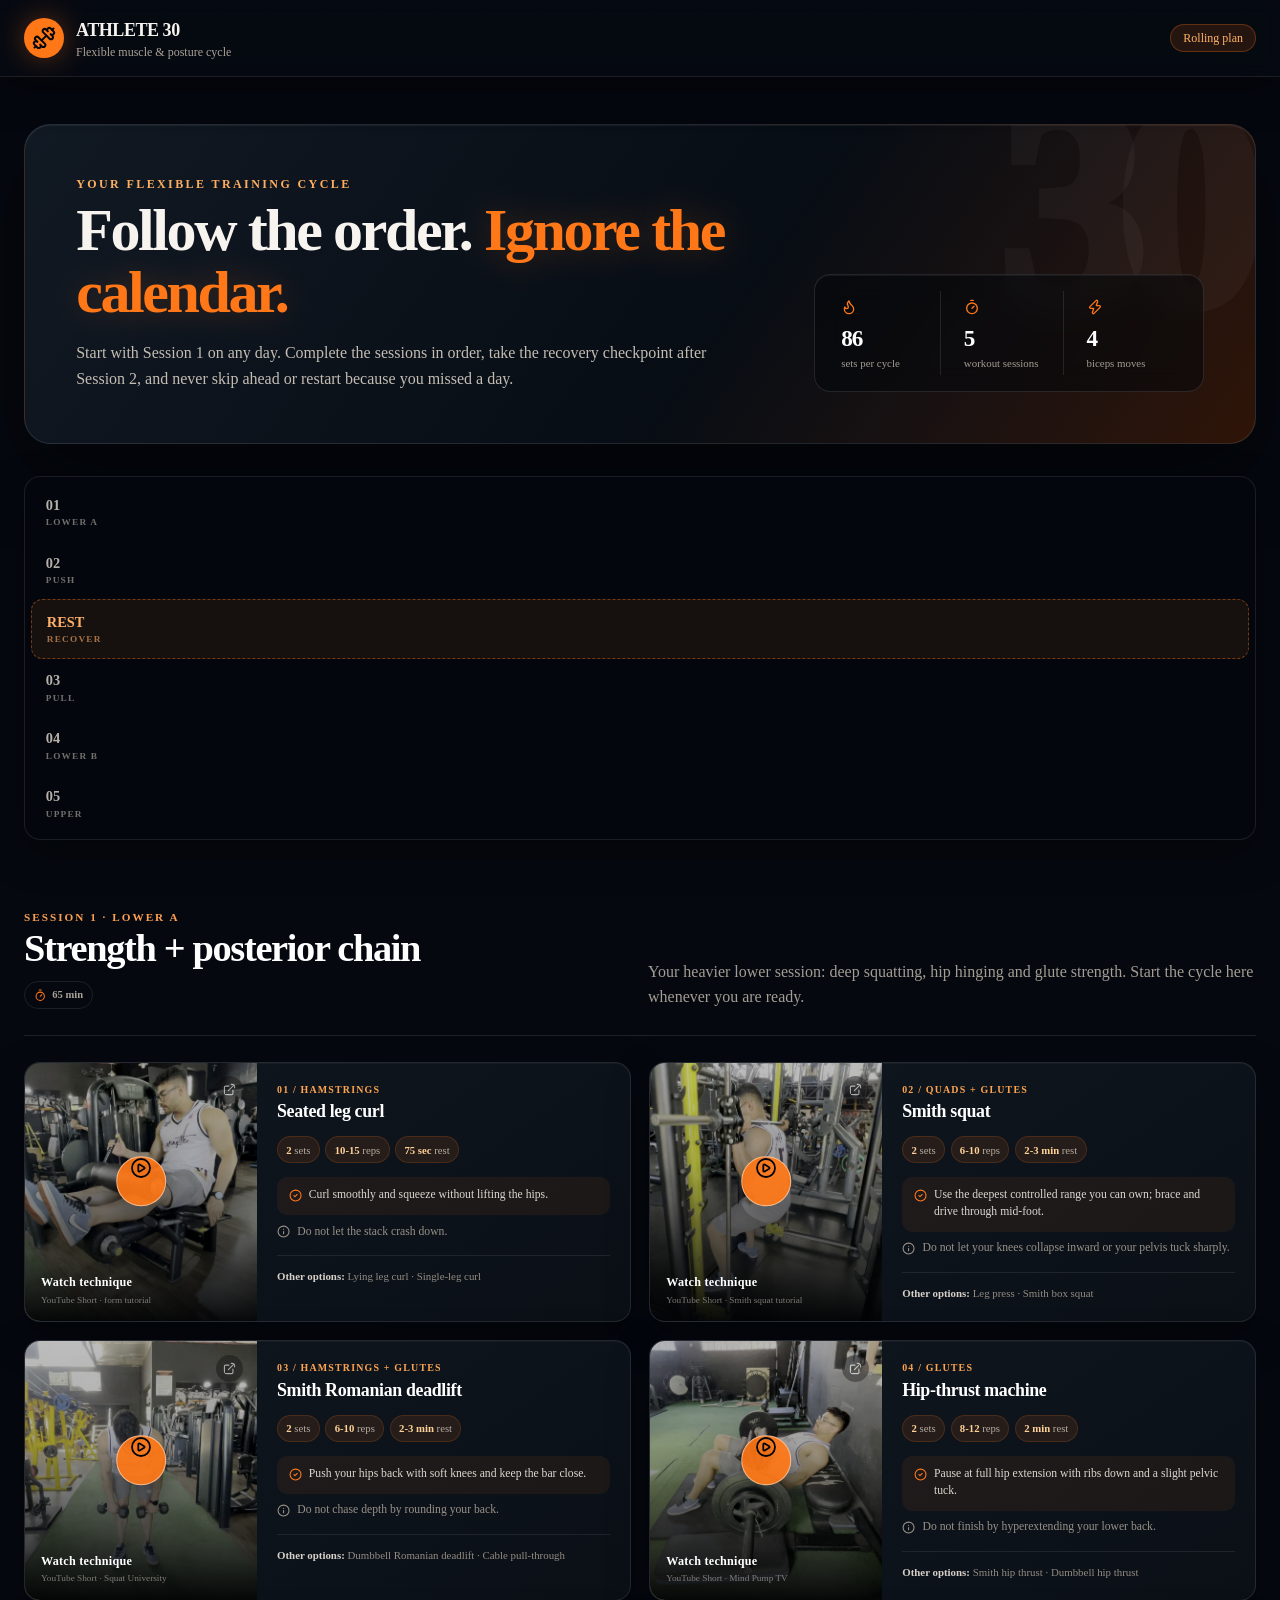
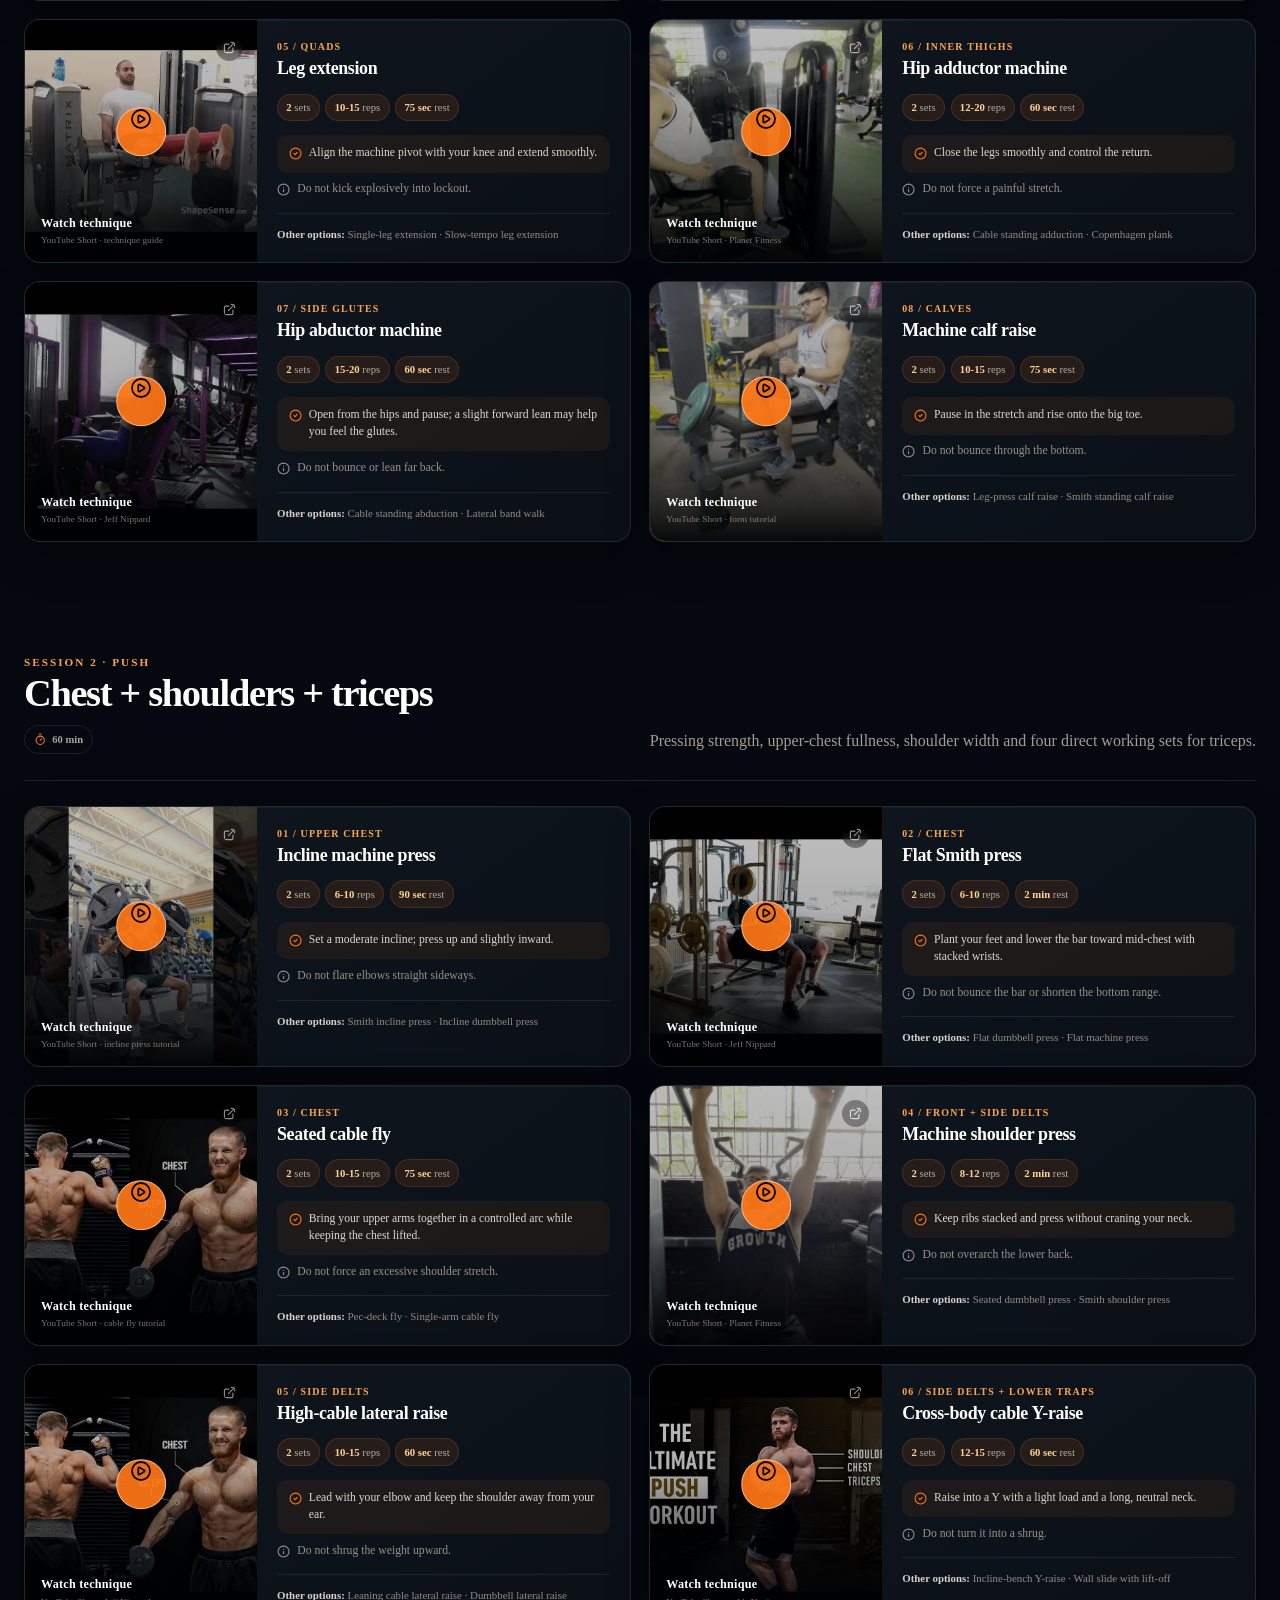
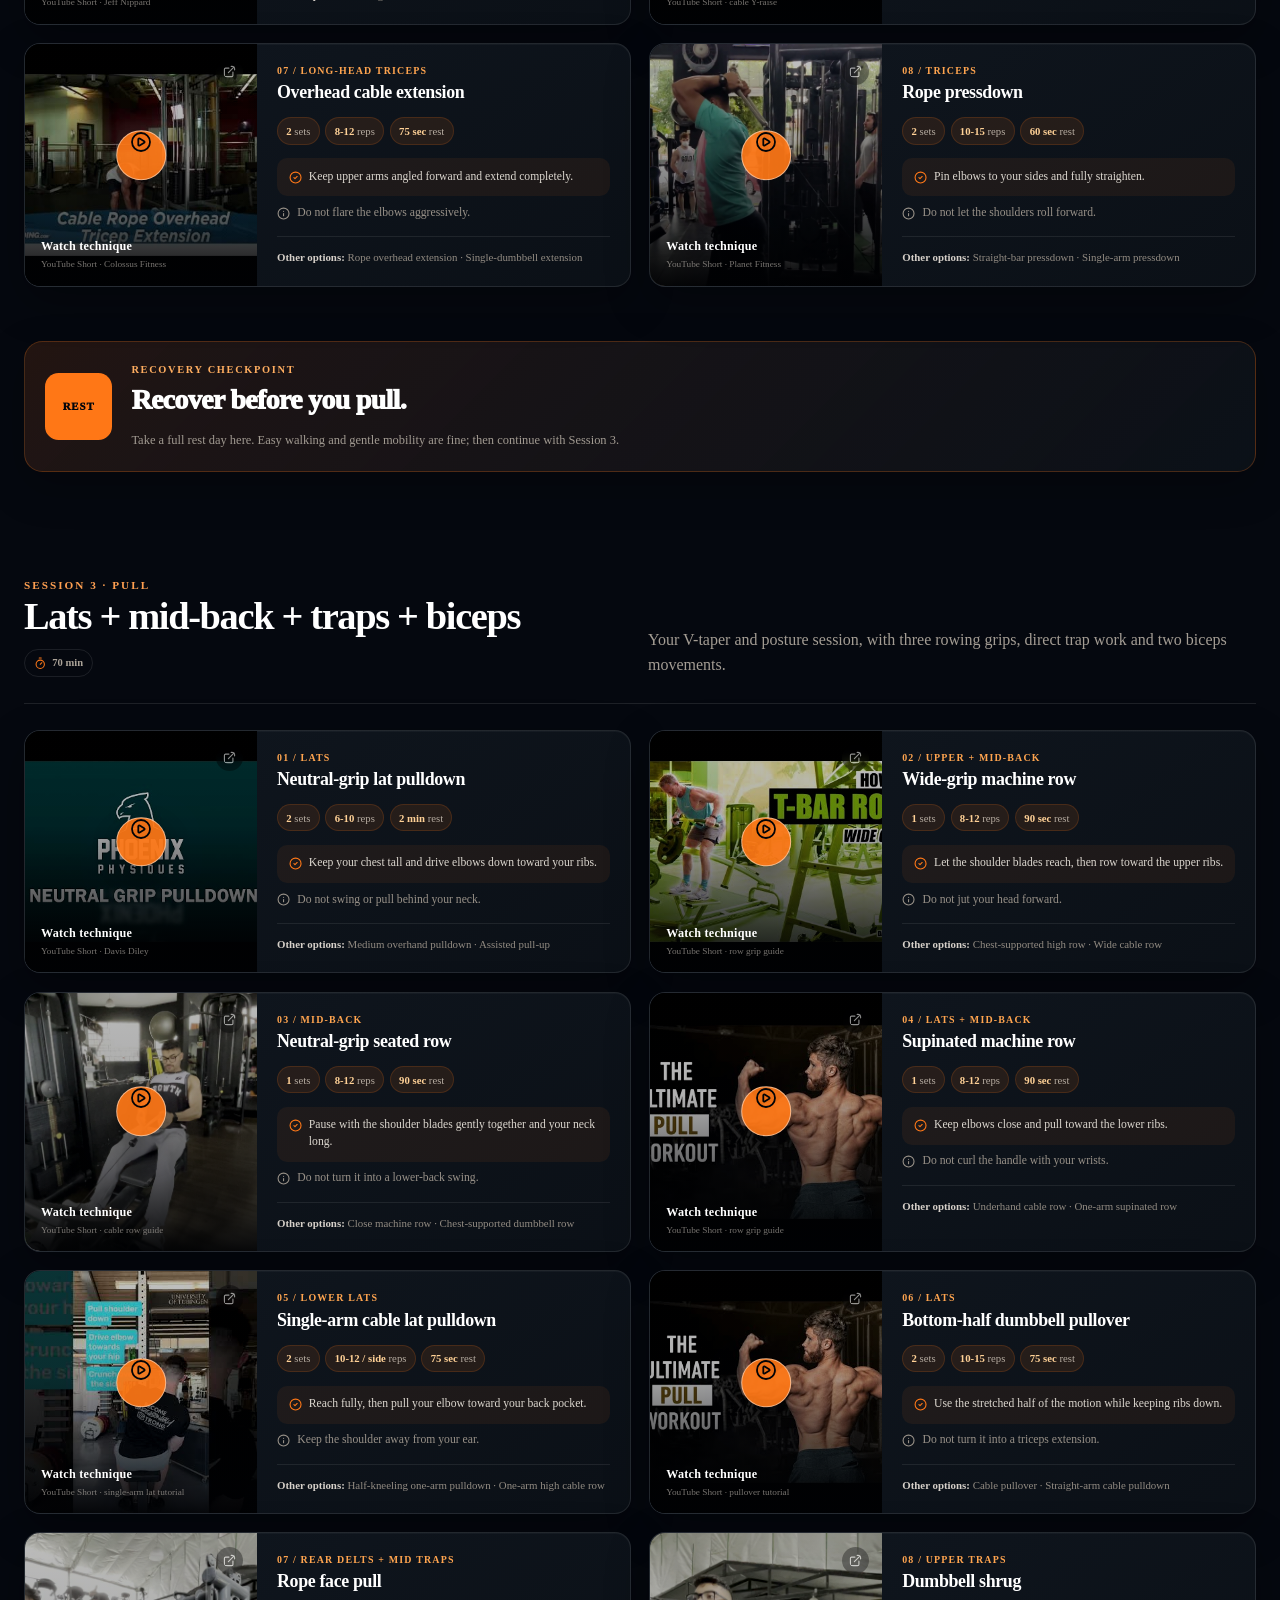
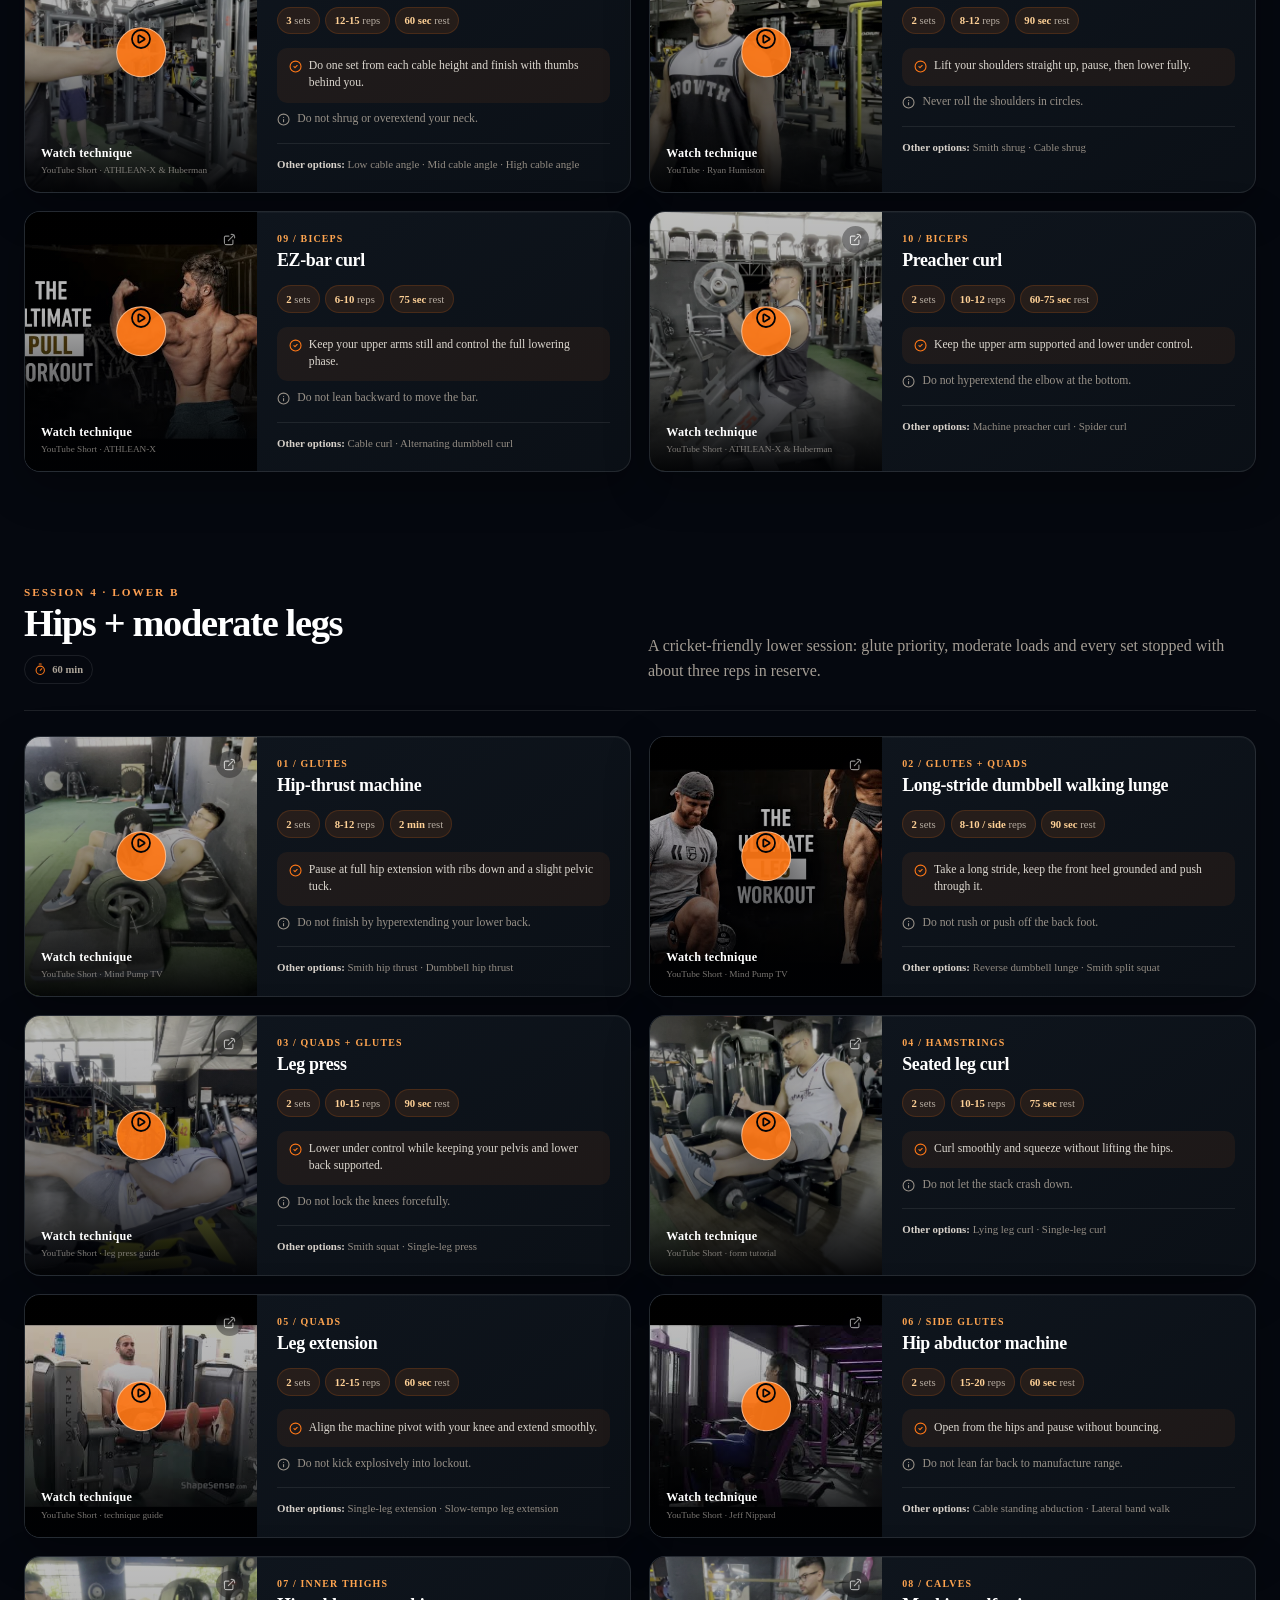
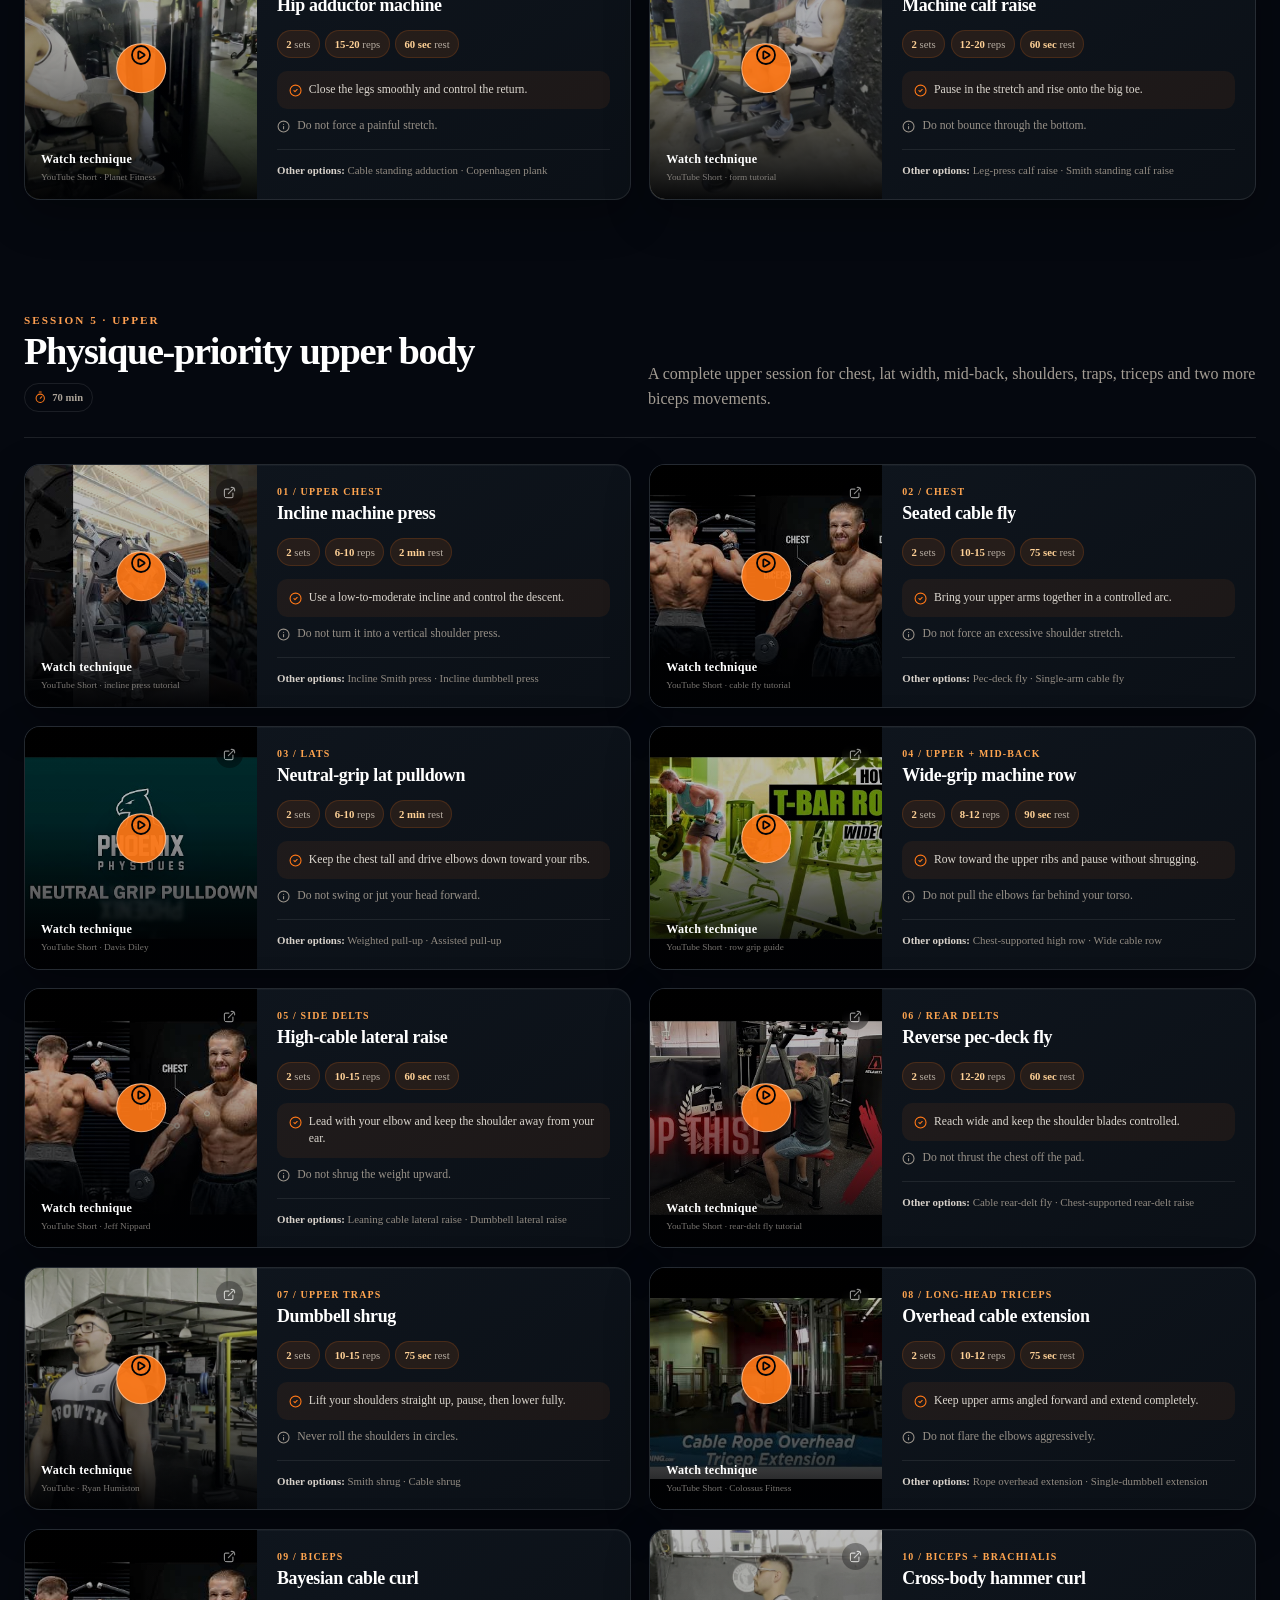
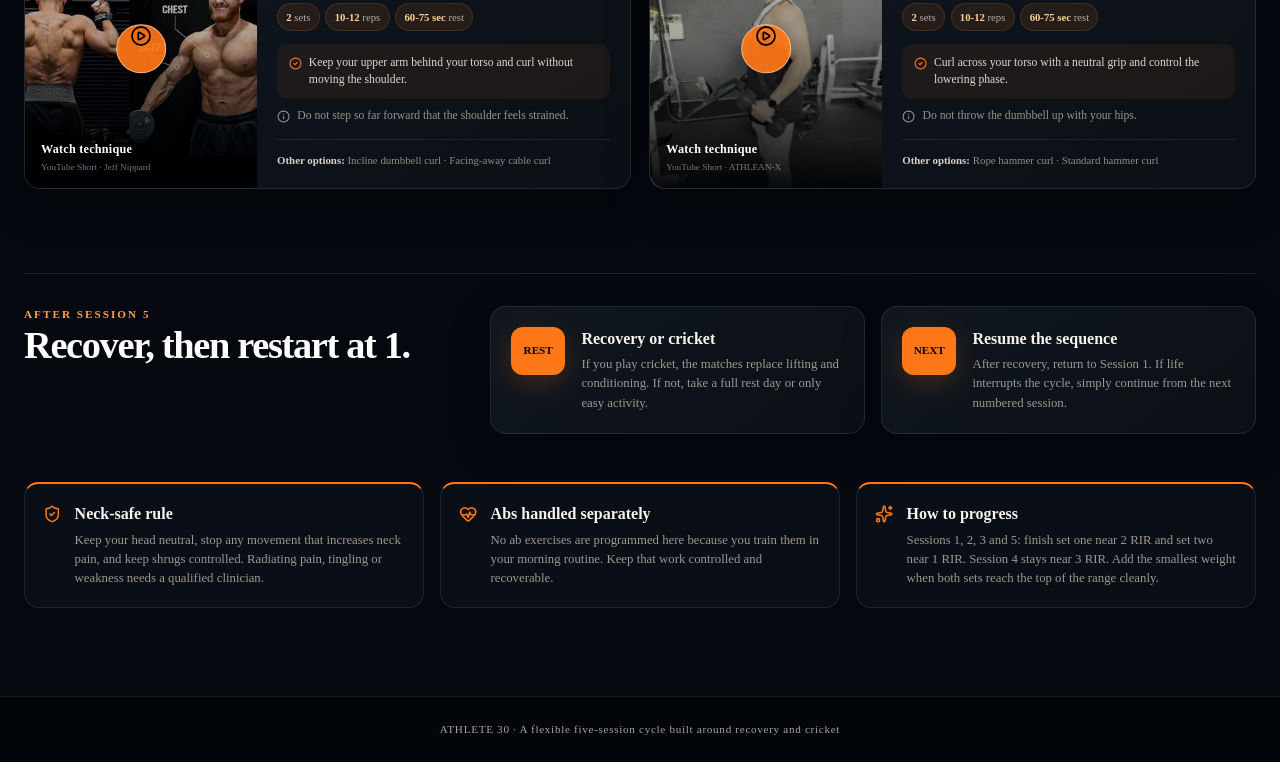
==== commit 6d321e41: "Make workout cycle flexible and use YouTube demos" ====
--- a/public-site/index.html
+++ b/public-site/index.html
@@ -1,4 +1,4 @@
-<!DOCTYPE html><html lang="en"><head><meta charSet="utf-8"/><meta name="viewport" content="width=device-width, initial-scale=1"/><link rel="stylesheet" href="./style.css?v=2"/><title>Athlete 30 — Workout Guide</title><meta name="description" content="A five-day muscle, athleticism and posture workout guide with visual exercise demonstrations."/><meta property="og:title" content="Athlete 30 — Workout Guide"/><meta property="og:description" content="Build width. Stand taller. Stay fast."/><meta property="og:image" content="./og.png"/><meta property="og:image:width" content="1731"/><meta property="og:image:height" content="909"/><meta property="og:image:alt" content="Athlete 30 workout guide"/><meta name="twitter:card" content="summary_large_image"/><meta name="twitter:title" content="Athlete 30 — Workout Guide"/><meta name="twitter:description" content="Build width. Stand taller. Stay fast."/><meta name="twitter:image" content="./og.png"/>
+<!DOCTYPE html><html lang="en"><head><meta charSet="utf-8"/><meta name="viewport" content="width=device-width, initial-scale=1"/><link rel="stylesheet" href="./style.css?v=3"/><title>Athlete 30 — Workout Guide</title><meta name="description" content="A flexible five-session muscle, athleticism and posture cycle with visual exercise demonstrations."/><meta property="og:title" content="Athlete 30 — Workout Guide"/><meta property="og:description" content="Build width. Stand taller. Stay fast."/><meta property="og:image" content="./og.png"/><meta property="og:image:width" content="1731"/><meta property="og:image:height" content="909"/><meta property="og:image:alt" content="Athlete 30 workout guide"/><meta name="twitter:card" content="summary_large_image"/><meta name="twitter:title" content="Athlete 30 — Workout Guide"/><meta name="twitter:description" content="Build width. Stand taller. Stay fast."/><meta name="twitter:image" content="./og.png"/>
 <link rel="preload" href="/_next/static/_vinext_fonts/geist-8ac0455e797f/geist-98bbbccb.woff2" as="font" type="font/woff2" crossorigin />
 <link rel="preload" href="/_next/static/_vinext_fonts/geist-mono-00e989178794/geist-mono-013b2f2f.woff2" as="font" type="font/woff2" crossorigin />
 <style data-vinext-fonts>/* cyrillic-ext */
@@ -128,4 +128,4 @@
 
 .__variable_geist_mono_1001rt9 { --font-geist-mono: 'Geist Mono', 'Geist Mono Fallback'; }
 </style>
-</head><body class="__variable_geist_19ysh9d __variable_geist_mono_1001rt9 antialiased"><main class="site-main min-h-screen bg-background text-foreground"><header class="site-header sticky top-0 z-20 border-b border-border bg-card/95 backdrop-blur"><div class="mx-auto flex max-w-7xl items-center justify-between px-4 py-4 sm:px-6"><div class="flex items-center gap-3"><span class="grid size-10 place-items-center rounded-xl bg-primary text-primary-foreground"><svg xmlns="http://www.w3.org/2000/svg" width="24" height="24" viewBox="0 0 24 24" fill="none" stroke="currentColor" stroke-width="2" stroke-linecap="round" stroke-linejoin="round" class="lucide lucide-dumbbell" aria-hidden="true"><path d="M17.596 12.768a2 2 0 1 0 2.829-2.829l-1.768-1.767a2 2 0 0 0 2.828-2.829l-2.828-2.828a2 2 0 0 0-2.829 2.828l-1.767-1.768a2 2 0 1 0-2.829 2.829z"></path><path d="m2.5 21.5 1.4-1.4"></path><path d="m20.1 3.9 1.4-1.4"></path><path d="M5.343 21.485a2 2 0 1 0 2.829-2.828l1.767 1.768a2 2 0 1 0 2.829-2.829l-6.364-6.364a2 2 0 1 0-2.829 2.829l1.768 1.767a2 2 0 0 0-2.828 2.829z"></path><path d="m9.6 14.4 4.8-4.8"></path></svg></span><div><p class="font-heading text-lg font-black tracking-tight">ATHLETE 30</p><p class="hidden text-xs text-muted-foreground sm:block">Five-day muscle &amp; posture plan</p></div></div><span data-slot="badge" data-variant="default" class="group/badge inline-flex w-fit shrink-0 items-center justify-center gap-1 overflow-hidden rounded-4xl border border-transparent py-0.5 text-xs font-medium whitespace-nowrap transition-all focus-visible:border-ring focus-visible:ring-[3px] focus-visible:ring-ring/50 has-data-[icon=inline-end]:pr-1.5 has-data-[icon=inline-start]:pl-1.5 aria-invalid:border-destructive aria-invalid:ring-destructive/20 dark:aria-invalid:ring-destructive/40 [&amp;&gt;svg]:pointer-events-none [&amp;&gt;svg]:size-3! [a]:hover:bg-primary/80 h-7 bg-accent px-3 text-accent-foreground">Month 1 plan</span></div></header><section class="site-shell mx-auto max-w-7xl px-4 py-7 sm:px-6 sm:py-10"><div class="hero mb-8 grid gap-6 lg:grid-cols-[1fr_390px] lg:items-end"><div class="hero-copy"><p class="mb-2 text-xs font-bold uppercase tracking-[0.2em] text-primary">Your training week</p><h1 class="max-w-3xl font-heading text-4xl font-black leading-[1.03] tracking-[-0.04em] sm:text-6xl">Build width. <span>Stand taller.</span> Stay fast.</h1><p class="mt-4 max-w-2xl text-base leading-relaxed text-muted-foreground">Two lower sessions, two complete upper-body exposures and four direct biceps movements. Cricket Sunday, full recovery Monday. Abs stay in your separate morning routine.</p></div><div class="summary-panel"><div><svg xmlns="http://www.w3.org/2000/svg" width="24" height="24" viewBox="0 0 24 24" fill="none" stroke="currentColor" stroke-width="2" stroke-linecap="round" stroke-linejoin="round" class="lucide lucide-flame" aria-hidden="true"><path d="M12 3q1 4 4 6.5t3 5.5a1 1 0 0 1-14 0 5 5 0 0 1 1-3 1 1 0 0 0 5 0c0-2-1.5-3-1.5-5q0-2 2.5-4"></path></svg><p class="summary-value">86</p><p class="summary-label">weekly sets</p></div><div><svg xmlns="http://www.w3.org/2000/svg" width="24" height="24" viewBox="0 0 24 24" fill="none" stroke="currentColor" stroke-width="2" stroke-linecap="round" stroke-linejoin="round" class="lucide lucide-timer" aria-hidden="true"><line x1="10" x2="14" y1="2" y2="2"></line><line x1="12" x2="15" y1="14" y2="11"></line><circle cx="12" cy="14" r="8"></circle></svg><p class="summary-value">5</p><p class="summary-label">gym days</p></div><div><svg xmlns="http://www.w3.org/2000/svg" width="24" height="24" viewBox="0 0 24 24" fill="none" stroke="currentColor" stroke-width="2" stroke-linecap="round" stroke-linejoin="round" class="lucide lucide-zap" aria-hidden="true"><path d="M15.914 4a1.5 1.5 0 00-2.474-1.561l-9 9A1.5 1.5 0 005.5 14h4.002a.5.5 0 01.471.666L8.086 20a1.5 1.5 0 002.475 1.56l9-9A1.5 1.5 0 0018.5 10h-3.997a.5.5 0 01-.472-.667z"></path></svg><p class="summary-value">4</p><p class="summary-label">biceps moves</p></div></div></div><nav class="day-tabs" aria-label="Jump to workout day"><a href="#tue" class="day-tab"><span>Tue</span><small>LOWER A</small></a><a href="#wed" class="day-tab"><span>Wed</span><small>PUSH</small></a><a href="#thu" class="day-tab"><span>Thu</span><small>PULL</small></a><a href="#fri" class="day-tab"><span>Fri</span><small>LOWER B</small></a><a href="#sat" class="day-tab"><span>Sat</span><small>UPPER</small></a></nav><section id="tue" class="workout-day scroll-mt-32"><div class="day-heading"><div><p>LOWER A</p><h2>Strength + posterior chain</h2></div><p>Your heavier lower session: deep squatting, hip hinging and glute strength with four full days before cricket.</p></div><div class="exercise-grid"><article class="exercise-card"><a class="real-demo" href="https://wger.de/media/exercise-video/366/43df4b79-d4c3-4fbf-bcb5-e0d825b84120.MOV" target="_blank" rel="noreferrer" aria-label="Open real demonstration for Seated leg curl"><img src="./exercises/seated-leg-curl.jpg" alt="Seated leg curl demonstration" loading="lazy" width="640" height="480"/><span class="media-scrim" aria-hidden="true"></span><span class="play-button"><svg xmlns="http://www.w3.org/2000/svg" width="24" height="24" viewBox="0 0 24 24" fill="none" stroke="currentColor" stroke-width="2" stroke-linecap="round" stroke-linejoin="round" class="lucide lucide-circle-play" aria-hidden="true"><path d="M9 9.003a1 1 0 0 1 1.517-.859l4.997 2.997a1 1 0 0 1 0 1.718l-4.997 2.997A1 1 0 0 1 9 14.996z"></path><circle cx="12" cy="12" r="10"></circle></svg></span><span class="watch-copy"><b>Watch technique</b><small>Wger exercise video</small></span><svg xmlns="http://www.w3.org/2000/svg" width="24" height="24" viewBox="0 0 24 24" fill="none" stroke="currentColor" stroke-width="2" stroke-linecap="round" stroke-linejoin="round" class="lucide lucide-external-link external-icon" aria-hidden="true"><path d="M15 3h6v6"></path><path d="M10 14 21 3"></path><path d="M18 13v6a2 2 0 0 1-2 2H5a2 2 0 0 1-2-2V8a2 2 0 0 1 2-2h6"></path></svg></a><div class="exercise-body"><div class="mb-3"><div><p class="exercise-number">01<!-- --> / <!-- -->Hamstrings</p><h3>Seated leg curl</h3></div></div><div class="prescription"><span><b>2</b> sets</span><span><b>10-15</b> reps</span><span><b>75 sec</b> rest</span></div><p class="cue"><svg xmlns="http://www.w3.org/2000/svg" width="24" height="24" viewBox="0 0 24 24" fill="none" stroke="currentColor" stroke-width="2" stroke-linecap="round" stroke-linejoin="round" class="lucide lucide-circle-check" aria-hidden="true"><circle cx="12" cy="12" r="10"></circle><path d="m9 12 2 2 4-4"></path></svg> <!-- -->Curl smoothly and squeeze without lifting the hips.</p><p class="avoid"><svg xmlns="http://www.w3.org/2000/svg" width="24" height="24" viewBox="0 0 24 24" fill="none" stroke="currentColor" stroke-width="2" stroke-linecap="round" stroke-linejoin="round" class="lucide lucide-info" aria-hidden="true"><circle cx="12" cy="12" r="10"></circle><path d="M12 16v-4"></path><path d="M12 8h.01"></path></svg> <!-- -->Do not let the stack crash down.</p><div class="alternatives"><b>Other options:</b> <!-- -->Lying leg curl · Single-leg curl</div></div></article><article class="exercise-card"><a class="real-demo" href="https://wger.de/media/exercise-video/341/0cbfeace-dda9-4166-8424-f51358e88a4f.MOV" target="_blank" rel="noreferrer" aria-label="Open real demonstration for Smith squat"><img src="./exercises/smith-squat.jpg" alt="Smith squat demonstration" loading="lazy" width="640" height="480"/><span class="media-scrim" aria-hidden="true"></span><span class="play-button"><svg xmlns="http://www.w3.org/2000/svg" width="24" height="24" viewBox="0 0 24 24" fill="none" stroke="currentColor" stroke-width="2" stroke-linecap="round" stroke-linejoin="round" class="lucide lucide-circle-play" aria-hidden="true"><path d="M9 9.003a1 1 0 0 1 1.517-.859l4.997 2.997a1 1 0 0 1 0 1.718l-4.997 2.997A1 1 0 0 1 9 14.996z"></path><circle cx="12" cy="12" r="10"></circle></svg></span><span class="watch-copy"><b>Watch technique</b><small>Wger exercise video</small></span><svg xmlns="http://www.w3.org/2000/svg" width="24" height="24" viewBox="0 0 24 24" fill="none" stroke="currentColor" stroke-width="2" stroke-linecap="round" stroke-linejoin="round" class="lucide lucide-external-link external-icon" aria-hidden="true"><path d="M15 3h6v6"></path><path d="M10 14 21 3"></path><path d="M18 13v6a2 2 0 0 1-2 2H5a2 2 0 0 1-2-2V8a2 2 0 0 1 2-2h6"></path></svg></a><div class="exercise-body"><div class="mb-3"><div><p class="exercise-number">02<!-- --> / <!-- -->Quads + glutes</p><h3>Smith squat</h3></div></div><div class="prescription"><span><b>2</b> sets</span><span><b>6-10</b> reps</span><span><b>2-3 min</b> rest</span></div><p class="cue"><svg xmlns="http://www.w3.org/2000/svg" width="24" height="24" viewBox="0 0 24 24" fill="none" stroke="currentColor" stroke-width="2" stroke-linecap="round" stroke-linejoin="round" class="lucide lucide-circle-check" aria-hidden="true"><circle cx="12" cy="12" r="10"></circle><path d="m9 12 2 2 4-4"></path></svg> <!-- -->Use the deepest controlled range you can own; brace and drive through mid-foot.</p><p class="avoid"><svg xmlns="http://www.w3.org/2000/svg" width="24" height="24" viewBox="0 0 24 24" fill="none" stroke="currentColor" stroke-width="2" stroke-linecap="round" stroke-linejoin="round" class="lucide lucide-info" aria-hidden="true"><circle cx="12" cy="12" r="10"></circle><path d="M12 16v-4"></path><path d="M12 8h.01"></path></svg> <!-- -->Do not let your knees collapse inward or your pelvis tuck sharply.</p><div class="alternatives"><b>Other options:</b> <!-- -->Leg press · Smith box squat</div></div></article><article class="exercise-card"><a class="real-demo" href="https://wger.de/media/exercise-video/507/307e7276-a14d-4ea0-b579-f5b0dbc6f5af.MOV" target="_blank" rel="noreferrer" aria-label="Open real demonstration for Smith Romanian deadlift"><img src="./exercises/smith-romanian-deadlift.jpg" alt="Smith Romanian deadlift demonstration" loading="lazy" width="640" height="480"/><span class="media-scrim" aria-hidden="true"></span><span class="play-button"><svg xmlns="http://www.w3.org/2000/svg" width="24" height="24" viewBox="0 0 24 24" fill="none" stroke="currentColor" stroke-width="2" stroke-linecap="round" stroke-linejoin="round" class="lucide lucide-circle-play" aria-hidden="true"><path d="M9 9.003a1 1 0 0 1 1.517-.859l4.997 2.997a1 1 0 0 1 0 1.718l-4.997 2.997A1 1 0 0 1 9 14.996z"></path><circle cx="12" cy="12" r="10"></circle></svg></span><span class="watch-copy"><b>Watch technique</b><small>Wger exercise video</small></span><svg xmlns="http://www.w3.org/2000/svg" width="24" height="24" viewBox="0 0 24 24" fill="none" stroke="currentColor" stroke-width="2" stroke-linecap="round" stroke-linejoin="round" class="lucide lucide-external-link external-icon" aria-hidden="true"><path d="M15 3h6v6"></path><path d="M10 14 21 3"></path><path d="M18 13v6a2 2 0 0 1-2 2H5a2 2 0 0 1-2-2V8a2 2 0 0 1 2-2h6"></path></svg></a><div class="exercise-body"><div class="mb-3"><div><p class="exercise-number">03<!-- --> / <!-- -->Hamstrings + glutes</p><h3>Smith Romanian deadlift</h3></div></div><div class="prescription"><span><b>2</b> sets</span><span><b>6-10</b> reps</span><span><b>2-3 min</b> rest</span></div><p class="cue"><svg xmlns="http://www.w3.org/2000/svg" width="24" height="24" viewBox="0 0 24 24" fill="none" stroke="currentColor" stroke-width="2" stroke-linecap="round" stroke-linejoin="round" class="lucide lucide-circle-check" aria-hidden="true"><circle cx="12" cy="12" r="10"></circle><path d="m9 12 2 2 4-4"></path></svg> <!-- -->Push your hips back with soft knees and keep the bar close.</p><p class="avoid"><svg xmlns="http://www.w3.org/2000/svg" width="24" height="24" viewBox="0 0 24 24" fill="none" stroke="currentColor" stroke-width="2" stroke-linecap="round" stroke-linejoin="round" class="lucide lucide-info" aria-hidden="true"><circle cx="12" cy="12" r="10"></circle><path d="M12 16v-4"></path><path d="M12 8h.01"></path></svg> <!-- -->Do not chase depth by rounding your back.</p><div class="alternatives"><b>Other options:</b> <!-- -->Dumbbell Romanian deadlift · Cable pull-through</div></div></article><article class="exercise-card"><a class="real-demo" href="https://wger.de/media/exercise-video/294/45bacf4b-1bb6-4d47-8bd1-9f00eddd4019.MOV" target="_blank" rel="noreferrer" aria-label="Open real demonstration for Hip-thrust machine"><img src="./exercises/hip-thrust-machine.jpg" alt="Hip-thrust machine demonstration" loading="lazy" width="640" height="480"/><span class="media-scrim" aria-hidden="true"></span><span class="play-button"><svg xmlns="http://www.w3.org/2000/svg" width="24" height="24" viewBox="0 0 24 24" fill="none" stroke="currentColor" stroke-width="2" stroke-linecap="round" stroke-linejoin="round" class="lucide lucide-circle-play" aria-hidden="true"><path d="M9 9.003a1 1 0 0 1 1.517-.859l4.997 2.997a1 1 0 0 1 0 1.718l-4.997 2.997A1 1 0 0 1 9 14.996z"></path><circle cx="12" cy="12" r="10"></circle></svg></span><span class="watch-copy"><b>Watch technique</b><small>Wger exercise video</small></span><svg xmlns="http://www.w3.org/2000/svg" width="24" height="24" viewBox="0 0 24 24" fill="none" stroke="currentColor" stroke-width="2" stroke-linecap="round" stroke-linejoin="round" class="lucide lucide-external-link external-icon" aria-hidden="true"><path d="M15 3h6v6"></path><path d="M10 14 21 3"></path><path d="M18 13v6a2 2 0 0 1-2 2H5a2 2 0 0 1-2-2V8a2 2 0 0 1 2-2h6"></path></svg></a><div class="exercise-body"><div class="mb-3"><div><p class="exercise-number">04<!-- --> / <!-- -->Glutes</p><h3>Hip-thrust machine</h3></div></div><div class="prescription"><span><b>2</b> sets</span><span><b>8-12</b> reps</span><span><b>2 min</b> rest</span></div><p class="cue"><svg xmlns="http://www.w3.org/2000/svg" width="24" height="24" viewBox="0 0 24 24" fill="none" stroke="currentColor" stroke-width="2" stroke-linecap="round" stroke-linejoin="round" class="lucide lucide-circle-check" aria-hidden="true"><circle cx="12" cy="12" r="10"></circle><path d="m9 12 2 2 4-4"></path></svg> <!-- -->Pause at full hip extension with ribs down and a slight pelvic tuck.</p><p class="avoid"><svg xmlns="http://www.w3.org/2000/svg" width="24" height="24" viewBox="0 0 24 24" fill="none" stroke="currentColor" stroke-width="2" stroke-linecap="round" stroke-linejoin="round" class="lucide lucide-info" aria-hidden="true"><circle cx="12" cy="12" r="10"></circle><path d="M12 16v-4"></path><path d="M12 8h.01"></path></svg> <!-- -->Do not finish by hyperextending your lower back.</p><div class="alternatives"><b>Other options:</b> <!-- -->Smith hip thrust · Dumbbell hip thrust</div></div></article><article class="exercise-card"><a class="real-demo" href="https://www.youtube.com/watch?v=qOONjLjl8_Y" target="_blank" rel="noreferrer" aria-label="Open real demonstration for Leg extension"><img src="./exercises/leg-extension.jpg" alt="Leg extension demonstration" loading="lazy" width="640" height="480"/><span class="media-scrim" aria-hidden="true"></span><span class="play-button"><svg xmlns="http://www.w3.org/2000/svg" width="24" height="24" viewBox="0 0 24 24" fill="none" stroke="currentColor" stroke-width="2" stroke-linecap="round" stroke-linejoin="round" class="lucide lucide-circle-play" aria-hidden="true"><path d="M9 9.003a1 1 0 0 1 1.517-.859l4.997 2.997a1 1 0 0 1 0 1.718l-4.997 2.997A1 1 0 0 1 9 14.996z"></path><circle cx="12" cy="12" r="10"></circle></svg></span><span class="watch-copy"><b>Watch technique</b><small>YouTube exercise video</small></span><svg xmlns="http://www.w3.org/2000/svg" width="24" height="24" viewBox="0 0 24 24" fill="none" stroke="currentColor" stroke-width="2" stroke-linecap="round" stroke-linejoin="round" class="lucide lucide-external-link external-icon" aria-hidden="true"><path d="M15 3h6v6"></path><path d="M10 14 21 3"></path><path d="M18 13v6a2 2 0 0 1-2 2H5a2 2 0 0 1-2-2V8a2 2 0 0 1 2-2h6"></path></svg></a><div class="exercise-body"><div class="mb-3"><div><p class="exercise-number">05<!-- --> / <!-- -->Quads</p><h3>Leg extension</h3></div></div><div class="prescription"><span><b>2</b> sets</span><span><b>10-15</b> reps</span><span><b>75 sec</b> rest</span></div><p class="cue"><svg xmlns="http://www.w3.org/2000/svg" width="24" height="24" viewBox="0 0 24 24" fill="none" stroke="currentColor" stroke-width="2" stroke-linecap="round" stroke-linejoin="round" class="lucide lucide-circle-check" aria-hidden="true"><circle cx="12" cy="12" r="10"></circle><path d="m9 12 2 2 4-4"></path></svg> <!-- -->Align the machine pivot with your knee and extend smoothly.</p><p class="avoid"><svg xmlns="http://www.w3.org/2000/svg" width="24" height="24" viewBox="0 0 24 24" fill="none" stroke="currentColor" stroke-width="2" stroke-linecap="round" stroke-linejoin="round" class="lucide lucide-info" aria-hidden="true"><circle cx="12" cy="12" r="10"></circle><path d="M12 16v-4"></path><path d="M12 8h.01"></path></svg> <!-- -->Do not kick explosively into lockout.</p><div class="alternatives"><b>Other options:</b> <!-- -->Single-leg extension · Slow-tempo leg extension</div></div></article><article class="exercise-card"><a class="real-demo" href="https://wger.de/media/exercise-video/12/5148c579-5df2-4618-9a7b-a2e29ac4dd7d.MOV" target="_blank" rel="noreferrer" aria-label="Open real demonstration for Hip adductor machine"><img src="./exercises/hip-adductor-machine.jpg" alt="Hip adductor machine demonstration" loading="lazy" width="640" height="480"/><span class="media-scrim" aria-hidden="true"></span><span class="play-button"><svg xmlns="http://www.w3.org/2000/svg" width="24" height="24" viewBox="0 0 24 24" fill="none" stroke="currentColor" stroke-width="2" stroke-linecap="round" stroke-linejoin="round" class="lucide lucide-circle-play" aria-hidden="true"><path d="M9 9.003a1 1 0 0 1 1.517-.859l4.997 2.997a1 1 0 0 1 0 1.718l-4.997 2.997A1 1 0 0 1 9 14.996z"></path><circle cx="12" cy="12" r="10"></circle></svg></span><span class="watch-copy"><b>Watch technique</b><small>Wger exercise video</small></span><svg xmlns="http://www.w3.org/2000/svg" width="24" height="24" viewBox="0 0 24 24" fill="none" stroke="currentColor" stroke-width="2" stroke-linecap="round" stroke-linejoin="round" class="lucide lucide-external-link external-icon" aria-hidden="true"><path d="M15 3h6v6"></path><path d="M10 14 21 3"></path><path d="M18 13v6a2 2 0 0 1-2 2H5a2 2 0 0 1-2-2V8a2 2 0 0 1 2-2h6"></path></svg></a><div class="exercise-body"><div class="mb-3"><div><p class="exercise-number">06<!-- --> / <!-- -->Inner thighs</p><h3>Hip adductor machine</h3></div></div><div class="prescription"><span><b>2</b> sets</span><span><b>12-20</b> reps</span><span><b>60 sec</b> rest</span></div><p class="cue"><svg xmlns="http://www.w3.org/2000/svg" width="24" height="24" viewBox="0 0 24 24" fill="none" stroke="currentColor" stroke-width="2" stroke-linecap="round" stroke-linejoin="round" class="lucide lucide-circle-check" aria-hidden="true"><circle cx="12" cy="12" r="10"></circle><path d="m9 12 2 2 4-4"></path></svg> <!-- -->Close the legs smoothly and control the return.</p><p class="avoid"><svg xmlns="http://www.w3.org/2000/svg" width="24" height="24" viewBox="0 0 24 24" fill="none" stroke="currentColor" stroke-width="2" stroke-linecap="round" stroke-linejoin="round" class="lucide lucide-info" aria-hidden="true"><circle cx="12" cy="12" r="10"></circle><path d="M12 16v-4"></path><path d="M12 8h.01"></path></svg> <!-- -->Do not force a painful stretch.</p><div class="alternatives"><b>Other options:</b> <!-- -->Cable standing adduction · Copenhagen plank</div></div></article><article class="exercise-card"><a class="real-demo" href="https://www.youtube.com/watch?v=wrkc297otlA" target="_blank" rel="noreferrer" aria-label="Open real demonstration for Hip abductor machine"><img src="./exercises/hip-abductor.jpg" alt="Hip abductor machine demonstration" loading="lazy" width="640" height="480"/><span class="media-scrim" aria-hidden="true"></span><span class="play-button"><svg xmlns="http://www.w3.org/2000/svg" width="24" height="24" viewBox="0 0 24 24" fill="none" stroke="currentColor" stroke-width="2" stroke-linecap="round" stroke-linejoin="round" class="lucide lucide-circle-play" aria-hidden="true"><path d="M9 9.003a1 1 0 0 1 1.517-.859l4.997 2.997a1 1 0 0 1 0 1.718l-4.997 2.997A1 1 0 0 1 9 14.996z"></path><circle cx="12" cy="12" r="10"></circle></svg></span><span class="watch-copy"><b>Watch technique</b><small>YouTube exercise video</small></span><svg xmlns="http://www.w3.org/2000/svg" width="24" height="24" viewBox="0 0 24 24" fill="none" stroke="currentColor" stroke-width="2" stroke-linecap="round" stroke-linejoin="round" class="lucide lucide-external-link external-icon" aria-hidden="true"><path d="M15 3h6v6"></path><path d="M10 14 21 3"></path><path d="M18 13v6a2 2 0 0 1-2 2H5a2 2 0 0 1-2-2V8a2 2 0 0 1 2-2h6"></path></svg></a><div class="exercise-body"><div class="mb-3"><div><p class="exercise-number">07<!-- --> / <!-- -->Side glutes</p><h3>Hip abductor machine</h3></div></div><div class="prescription"><span><b>2</b> sets</span><span><b>15-20</b> reps</span><span><b>60 sec</b> rest</span></div><p class="cue"><svg xmlns="http://www.w3.org/2000/svg" width="24" height="24" viewBox="0 0 24 24" fill="none" stroke="currentColor" stroke-width="2" stroke-linecap="round" stroke-linejoin="round" class="lucide lucide-circle-check" aria-hidden="true"><circle cx="12" cy="12" r="10"></circle><path d="m9 12 2 2 4-4"></path></svg> <!-- -->Open from the hips and pause; a slight forward lean may help you feel the glutes.</p><p class="avoid"><svg xmlns="http://www.w3.org/2000/svg" width="24" height="24" viewBox="0 0 24 24" fill="none" stroke="currentColor" stroke-width="2" stroke-linecap="round" stroke-linejoin="round" class="lucide lucide-info" aria-hidden="true"><circle cx="12" cy="12" r="10"></circle><path d="M12 16v-4"></path><path d="M12 8h.01"></path></svg> <!-- -->Do not bounce or lean far back.</p><div class="alternatives"><b>Other options:</b> <!-- -->Cable standing abduction · Lateral band walk</div></div></article><article class="exercise-card"><a class="real-demo" href="https://wger.de/media/exercise-video/590/a325ae2e-686b-4a1f-aff2-ba37fa3fa157.MOV" target="_blank" rel="noreferrer" aria-label="Open real demonstration for Machine calf raise"><img src="./exercises/machine-calf-raise.jpg" alt="Machine calf raise demonstration" loading="lazy" width="640" height="480"/><span class="media-scrim" aria-hidden="true"></span><span class="play-button"><svg xmlns="http://www.w3.org/2000/svg" width="24" height="24" viewBox="0 0 24 24" fill="none" stroke="currentColor" stroke-width="2" stroke-linecap="round" stroke-linejoin="round" class="lucide lucide-circle-play" aria-hidden="true"><path d="M9 9.003a1 1 0 0 1 1.517-.859l4.997 2.997a1 1 0 0 1 0 1.718l-4.997 2.997A1 1 0 0 1 9 14.996z"></path><circle cx="12" cy="12" r="10"></circle></svg></span><span class="watch-copy"><b>Watch technique</b><small>Wger exercise video</small></span><svg xmlns="http://www.w3.org/2000/svg" width="24" height="24" viewBox="0 0 24 24" fill="none" stroke="currentColor" stroke-width="2" stroke-linecap="round" stroke-linejoin="round" class="lucide lucide-external-link external-icon" aria-hidden="true"><path d="M15 3h6v6"></path><path d="M10 14 21 3"></path><path d="M18 13v6a2 2 0 0 1-2 2H5a2 2 0 0 1-2-2V8a2 2 0 0 1 2-2h6"></path></svg></a><div class="exercise-body"><div class="mb-3"><div><p class="exercise-number">08<!-- --> / <!-- -->Calves</p><h3>Machine calf raise</h3></div></div><div class="prescription"><span><b>2</b> sets</span><span><b>10-15</b> reps</span><span><b>75 sec</b> rest</span></div><p class="cue"><svg xmlns="http://www.w3.org/2000/svg" width="24" height="24" viewBox="0 0 24 24" fill="none" stroke="currentColor" stroke-width="2" stroke-linecap="round" stroke-linejoin="round" class="lucide lucide-circle-check" aria-hidden="true"><circle cx="12" cy="12" r="10"></circle><path d="m9 12 2 2 4-4"></path></svg> <!-- -->Pause in the stretch and rise onto the big toe.</p><p class="avoid"><svg xmlns="http://www.w3.org/2000/svg" width="24" height="24" viewBox="0 0 24 24" fill="none" stroke="currentColor" stroke-width="2" stroke-linecap="round" stroke-linejoin="round" class="lucide lucide-info" aria-hidden="true"><circle cx="12" cy="12" r="10"></circle><path d="M12 16v-4"></path><path d="M12 8h.01"></path></svg> <!-- -->Do not bounce through the bottom.</p><div class="alternatives"><b>Other options:</b> <!-- -->Leg-press calf raise · Smith standing calf raise</div></div></article></div></section><section id="wed" class="workout-day scroll-mt-32"><div class="day-heading"><div><p>PUSH</p><h2>Chest + shoulders + triceps</h2></div><p>Pressing strength, upper-chest fullness, shoulder width and four direct working sets for triceps.</p></div><div class="exercise-grid"><article class="exercise-card"><a class="real-demo" href="https://www.youtube.com/watch?v=i3e4CG5tnfs" target="_blank" rel="noreferrer" aria-label="Open real demonstration for Incline machine press"><img src="./exercises/incline-machine-press.jpg" alt="Incline machine press demonstration" loading="lazy" width="640" height="480"/><span class="media-scrim" aria-hidden="true"></span><span class="play-button"><svg xmlns="http://www.w3.org/2000/svg" width="24" height="24" viewBox="0 0 24 24" fill="none" stroke="currentColor" stroke-width="2" stroke-linecap="round" stroke-linejoin="round" class="lucide lucide-circle-play" aria-hidden="true"><path d="M9 9.003a1 1 0 0 1 1.517-.859l4.997 2.997a1 1 0 0 1 0 1.718l-4.997 2.997A1 1 0 0 1 9 14.996z"></path><circle cx="12" cy="12" r="10"></circle></svg></span><span class="watch-copy"><b>Watch technique</b><small>YouTube form tutorial</small></span><svg xmlns="http://www.w3.org/2000/svg" width="24" height="24" viewBox="0 0 24 24" fill="none" stroke="currentColor" stroke-width="2" stroke-linecap="round" stroke-linejoin="round" class="lucide lucide-external-link external-icon" aria-hidden="true"><path d="M15 3h6v6"></path><path d="M10 14 21 3"></path><path d="M18 13v6a2 2 0 0 1-2 2H5a2 2 0 0 1-2-2V8a2 2 0 0 1 2-2h6"></path></svg></a><div class="exercise-body"><div class="mb-3"><div><p class="exercise-number">01<!-- --> / <!-- -->Upper chest</p><h3>Incline machine press</h3></div></div><div class="prescription"><span><b>2</b> sets</span><span><b>6-10</b> reps</span><span><b>90 sec</b> rest</span></div><p class="cue"><svg xmlns="http://www.w3.org/2000/svg" width="24" height="24" viewBox="0 0 24 24" fill="none" stroke="currentColor" stroke-width="2" stroke-linecap="round" stroke-linejoin="round" class="lucide lucide-circle-check" aria-hidden="true"><circle cx="12" cy="12" r="10"></circle><path d="m9 12 2 2 4-4"></path></svg> <!-- -->Set a moderate incline; press up and slightly inward.</p><p class="avoid"><svg xmlns="http://www.w3.org/2000/svg" width="24" height="24" viewBox="0 0 24 24" fill="none" stroke="currentColor" stroke-width="2" stroke-linecap="round" stroke-linejoin="round" class="lucide lucide-info" aria-hidden="true"><circle cx="12" cy="12" r="10"></circle><path d="M12 16v-4"></path><path d="M12 8h.01"></path></svg> <!-- -->Do not flare elbows straight sideways.</p><div class="alternatives"><b>Other options:</b> <!-- -->Smith incline press · Incline dumbbell press</div></div></article><article class="exercise-card"><a class="real-demo" href="https://www.youtube.com/watch?v=2TBOciYPzkk" target="_blank" rel="noreferrer" aria-label="Open real demonstration for Flat Smith press"><img src="./exercises/flat-smith-press.jpg" alt="Flat Smith press demonstration" loading="lazy" width="640" height="480"/><span class="media-scrim" aria-hidden="true"></span><span class="play-button"><svg xmlns="http://www.w3.org/2000/svg" width="24" height="24" viewBox="0 0 24 24" fill="none" stroke="currentColor" stroke-width="2" stroke-linecap="round" stroke-linejoin="round" class="lucide lucide-circle-play" aria-hidden="true"><path d="M9 9.003a1 1 0 0 1 1.517-.859l4.997 2.997a1 1 0 0 1 0 1.718l-4.997 2.997A1 1 0 0 1 9 14.996z"></path><circle cx="12" cy="12" r="10"></circle></svg></span><span class="watch-copy"><b>Watch technique</b><small>YouTube form tutorial</small></span><svg xmlns="http://www.w3.org/2000/svg" width="24" height="24" viewBox="0 0 24 24" fill="none" stroke="currentColor" stroke-width="2" stroke-linecap="round" stroke-linejoin="round" class="lucide lucide-external-link external-icon" aria-hidden="true"><path d="M15 3h6v6"></path><path d="M10 14 21 3"></path><path d="M18 13v6a2 2 0 0 1-2 2H5a2 2 0 0 1-2-2V8a2 2 0 0 1 2-2h6"></path></svg></a><div class="exercise-body"><div class="mb-3"><div><p class="exercise-number">02<!-- --> / <!-- -->Chest</p><h3>Flat Smith press</h3></div></div><div class="prescription"><span><b>2</b> sets</span><span><b>6-10</b> reps</span><span><b>2 min</b> rest</span></div><p class="cue"><svg xmlns="http://www.w3.org/2000/svg" width="24" height="24" viewBox="0 0 24 24" fill="none" stroke="currentColor" stroke-width="2" stroke-linecap="round" stroke-linejoin="round" class="lucide lucide-circle-check" aria-hidden="true"><circle cx="12" cy="12" r="10"></circle><path d="m9 12 2 2 4-4"></path></svg> <!-- -->Plant your feet and lower the bar toward mid-chest with stacked wrists.</p><p class="avoid"><svg xmlns="http://www.w3.org/2000/svg" width="24" height="24" viewBox="0 0 24 24" fill="none" stroke="currentColor" stroke-width="2" stroke-linecap="round" stroke-linejoin="round" class="lucide lucide-info" aria-hidden="true"><circle cx="12" cy="12" r="10"></circle><path d="M12 16v-4"></path><path d="M12 8h.01"></path></svg> <!-- -->Do not bounce the bar or shorten the bottom range.</p><div class="alternatives"><b>Other options:</b> <!-- -->Flat dumbbell press · Flat machine press</div></div></article><article class="exercise-card"><a class="real-demo" href="https://www.youtube.com/watch?v=928aRhhPP8I&amp;t=164s" target="_blank" rel="noreferrer" aria-label="Open real demonstration for Seated cable fly"><img src="./exercises/seated-cable-fly.jpg" alt="Seated cable fly demonstration" loading="lazy" width="640" height="480"/><span class="media-scrim" aria-hidden="true"></span><span class="play-button"><svg xmlns="http://www.w3.org/2000/svg" width="24" height="24" viewBox="0 0 24 24" fill="none" stroke="currentColor" stroke-width="2" stroke-linecap="round" stroke-linejoin="round" class="lucide lucide-circle-play" aria-hidden="true"><path d="M9 9.003a1 1 0 0 1 1.517-.859l4.997 2.997a1 1 0 0 1 0 1.718l-4.997 2.997A1 1 0 0 1 9 14.996z"></path><circle cx="12" cy="12" r="10"></circle></svg></span><span class="watch-copy"><b>Watch technique</b><small>Routine video demonstration</small></span><svg xmlns="http://www.w3.org/2000/svg" width="24" height="24" viewBox="0 0 24 24" fill="none" stroke="currentColor" stroke-width="2" stroke-linecap="round" stroke-linejoin="round" class="lucide lucide-external-link external-icon" aria-hidden="true"><path d="M15 3h6v6"></path><path d="M10 14 21 3"></path><path d="M18 13v6a2 2 0 0 1-2 2H5a2 2 0 0 1-2-2V8a2 2 0 0 1 2-2h6"></path></svg></a><div class="exercise-body"><div class="mb-3"><div><p class="exercise-number">03<!-- --> / <!-- -->Chest</p><h3>Seated cable fly</h3></div></div><div class="prescription"><span><b>2</b> sets</span><span><b>10-15</b> reps</span><span><b>75 sec</b> rest</span></div><p class="cue"><svg xmlns="http://www.w3.org/2000/svg" width="24" height="24" viewBox="0 0 24 24" fill="none" stroke="currentColor" stroke-width="2" stroke-linecap="round" stroke-linejoin="round" class="lucide lucide-circle-check" aria-hidden="true"><circle cx="12" cy="12" r="10"></circle><path d="m9 12 2 2 4-4"></path></svg> <!-- -->Bring your upper arms together in a controlled arc while keeping the chest lifted.</p><p class="avoid"><svg xmlns="http://www.w3.org/2000/svg" width="24" height="24" viewBox="0 0 24 24" fill="none" stroke="currentColor" stroke-width="2" stroke-linecap="round" stroke-linejoin="round" class="lucide lucide-info" aria-hidden="true"><circle cx="12" cy="12" r="10"></circle><path d="M12 16v-4"></path><path d="M12 8h.01"></path></svg> <!-- -->Do not force an excessive shoulder stretch.</p><div class="alternatives"><b>Other options:</b> <!-- -->Pec-deck fly · Single-arm cable fly</div></div></article><article class="exercise-card"><a class="real-demo" href="https://wger.de/media/exercise-video/543/dbfd396b-1aab-4a64-a50b-2c31ff0a2cf7.MOV" target="_blank" rel="noreferrer" aria-label="Open real demonstration for Machine shoulder press"><img src="./exercises/machine-shoulder-press.jpg" alt="Machine shoulder press demonstration" loading="lazy" width="640" height="480"/><span class="media-scrim" aria-hidden="true"></span><span class="play-button"><svg xmlns="http://www.w3.org/2000/svg" width="24" height="24" viewBox="0 0 24 24" fill="none" stroke="currentColor" stroke-width="2" stroke-linecap="round" stroke-linejoin="round" class="lucide lucide-circle-play" aria-hidden="true"><path d="M9 9.003a1 1 0 0 1 1.517-.859l4.997 2.997a1 1 0 0 1 0 1.718l-4.997 2.997A1 1 0 0 1 9 14.996z"></path><circle cx="12" cy="12" r="10"></circle></svg></span><span class="watch-copy"><b>Watch technique</b><small>Wger exercise video</small></span><svg xmlns="http://www.w3.org/2000/svg" width="24" height="24" viewBox="0 0 24 24" fill="none" stroke="currentColor" stroke-width="2" stroke-linecap="round" stroke-linejoin="round" class="lucide lucide-external-link external-icon" aria-hidden="true"><path d="M15 3h6v6"></path><path d="M10 14 21 3"></path><path d="M18 13v6a2 2 0 0 1-2 2H5a2 2 0 0 1-2-2V8a2 2 0 0 1 2-2h6"></path></svg></a><div class="exercise-body"><div class="mb-3"><div><p class="exercise-number">04<!-- --> / <!-- -->Front + side delts</p><h3>Machine shoulder press</h3></div></div><div class="prescription"><span><b>2</b> sets</span><span><b>8-12</b> reps</span><span><b>2 min</b> rest</span></div><p class="cue"><svg xmlns="http://www.w3.org/2000/svg" width="24" height="24" viewBox="0 0 24 24" fill="none" stroke="currentColor" stroke-width="2" stroke-linecap="round" stroke-linejoin="round" class="lucide lucide-circle-check" aria-hidden="true"><circle cx="12" cy="12" r="10"></circle><path d="m9 12 2 2 4-4"></path></svg> <!-- -->Keep ribs stacked and press without craning your neck.</p><p class="avoid"><svg xmlns="http://www.w3.org/2000/svg" width="24" height="24" viewBox="0 0 24 24" fill="none" stroke="currentColor" stroke-width="2" stroke-linecap="round" stroke-linejoin="round" class="lucide lucide-info" aria-hidden="true"><circle cx="12" cy="12" r="10"></circle><path d="M12 16v-4"></path><path d="M12 8h.01"></path></svg> <!-- -->Do not overarch the lower back.</p><div class="alternatives"><b>Other options:</b> <!-- -->Seated dumbbell press · Smith shoulder press</div></div></article><article class="exercise-card"><a class="real-demo" href="https://www.youtube.com/watch?v=928aRhhPP8I&amp;t=414s" target="_blank" rel="noreferrer" aria-label="Open real demonstration for High-cable lateral raise"><img src="./exercises/high-cable-lateral-raise.jpg" alt="High-cable lateral raise demonstration" loading="lazy" width="640" height="480"/><span class="media-scrim" aria-hidden="true"></span><span class="play-button"><svg xmlns="http://www.w3.org/2000/svg" width="24" height="24" viewBox="0 0 24 24" fill="none" stroke="currentColor" stroke-width="2" stroke-linecap="round" stroke-linejoin="round" class="lucide lucide-circle-play" aria-hidden="true"><path d="M9 9.003a1 1 0 0 1 1.517-.859l4.997 2.997a1 1 0 0 1 0 1.718l-4.997 2.997A1 1 0 0 1 9 14.996z"></path><circle cx="12" cy="12" r="10"></circle></svg></span><span class="watch-copy"><b>Watch technique</b><small>Routine video demonstration</small></span><svg xmlns="http://www.w3.org/2000/svg" width="24" height="24" viewBox="0 0 24 24" fill="none" stroke="currentColor" stroke-width="2" stroke-linecap="round" stroke-linejoin="round" class="lucide lucide-external-link external-icon" aria-hidden="true"><path d="M15 3h6v6"></path><path d="M10 14 21 3"></path><path d="M18 13v6a2 2 0 0 1-2 2H5a2 2 0 0 1-2-2V8a2 2 0 0 1 2-2h6"></path></svg></a><div class="exercise-body"><div class="mb-3"><div><p class="exercise-number">05<!-- --> / <!-- -->Side delts</p><h3>High-cable lateral raise</h3></div></div><div class="prescription"><span><b>2</b> sets</span><span><b>10-15</b> reps</span><span><b>60 sec</b> rest</span></div><p class="cue"><svg xmlns="http://www.w3.org/2000/svg" width="24" height="24" viewBox="0 0 24 24" fill="none" stroke="currentColor" stroke-width="2" stroke-linecap="round" stroke-linejoin="round" class="lucide lucide-circle-check" aria-hidden="true"><circle cx="12" cy="12" r="10"></circle><path d="m9 12 2 2 4-4"></path></svg> <!-- -->Lead with your elbow and keep the shoulder away from your ear.</p><p class="avoid"><svg xmlns="http://www.w3.org/2000/svg" width="24" height="24" viewBox="0 0 24 24" fill="none" stroke="currentColor" stroke-width="2" stroke-linecap="round" stroke-linejoin="round" class="lucide lucide-info" aria-hidden="true"><circle cx="12" cy="12" r="10"></circle><path d="M12 16v-4"></path><path d="M12 8h.01"></path></svg> <!-- -->Do not shrug the weight upward.</p><div class="alternatives"><b>Other options:</b> <!-- -->Leaning cable lateral raise · Dumbbell lateral raise</div></div></article><article class="exercise-card"><a class="real-demo" href="https://www.youtube.com/watch?v=c3pbe3qzatQ&amp;t=492s" target="_blank" rel="noreferrer" aria-label="Open real demonstration for Cross-body cable Y-raise"><img src="./exercises/cross-body-cable-y-raise.jpg" alt="Cross-body cable Y-raise demonstration" loading="lazy" width="640" height="480"/><span class="media-scrim" aria-hidden="true"></span><span class="play-button"><svg xmlns="http://www.w3.org/2000/svg" width="24" height="24" viewBox="0 0 24 24" fill="none" stroke="currentColor" stroke-width="2" stroke-linecap="round" stroke-linejoin="round" class="lucide lucide-circle-play" aria-hidden="true"><path d="M9 9.003a1 1 0 0 1 1.517-.859l4.997 2.997a1 1 0 0 1 0 1.718l-4.997 2.997A1 1 0 0 1 9 14.996z"></path><circle cx="12" cy="12" r="10"></circle></svg></span><span class="watch-copy"><b>Watch technique</b><small>Routine video demonstration</small></span><svg xmlns="http://www.w3.org/2000/svg" width="24" height="24" viewBox="0 0 24 24" fill="none" stroke="currentColor" stroke-width="2" stroke-linecap="round" stroke-linejoin="round" class="lucide lucide-external-link external-icon" aria-hidden="true"><path d="M15 3h6v6"></path><path d="M10 14 21 3"></path><path d="M18 13v6a2 2 0 0 1-2 2H5a2 2 0 0 1-2-2V8a2 2 0 0 1 2-2h6"></path></svg></a><div class="exercise-body"><div class="mb-3"><div><p class="exercise-number">06<!-- --> / <!-- -->Side delts + lower traps</p><h3>Cross-body cable Y-raise</h3></div></div><div class="prescription"><span><b>2</b> sets</span><span><b>12-15</b> reps</span><span><b>60 sec</b> rest</span></div><p class="cue"><svg xmlns="http://www.w3.org/2000/svg" width="24" height="24" viewBox="0 0 24 24" fill="none" stroke="currentColor" stroke-width="2" stroke-linecap="round" stroke-linejoin="round" class="lucide lucide-circle-check" aria-hidden="true"><circle cx="12" cy="12" r="10"></circle><path d="m9 12 2 2 4-4"></path></svg> <!-- -->Raise into a Y with a light load and a long, neutral neck.</p><p class="avoid"><svg xmlns="http://www.w3.org/2000/svg" width="24" height="24" viewBox="0 0 24 24" fill="none" stroke="currentColor" stroke-width="2" stroke-linecap="round" stroke-linejoin="round" class="lucide lucide-info" aria-hidden="true"><circle cx="12" cy="12" r="10"></circle><path d="M12 16v-4"></path><path d="M12 8h.01"></path></svg> <!-- -->Do not turn it into a shrug.</p><div class="alternatives"><b>Other options:</b> <!-- -->Incline-bench Y-raise · Wall slide with lift-off</div></div></article><article class="exercise-card"><a class="real-demo" href="https://www.youtube.com/watch?v=mRozZKkGIfg" target="_blank" rel="noreferrer" aria-label="Open real demonstration for Overhead cable extension"><img src="./exercises/overhead-cable-extension.jpg" alt="Overhead cable extension demonstration" loading="lazy" width="640" height="480"/><span class="media-scrim" aria-hidden="true"></span><span class="play-button"><svg xmlns="http://www.w3.org/2000/svg" width="24" height="24" viewBox="0 0 24 24" fill="none" stroke="currentColor" stroke-width="2" stroke-linecap="round" stroke-linejoin="round" class="lucide lucide-circle-play" aria-hidden="true"><path d="M9 9.003a1 1 0 0 1 1.517-.859l4.997 2.997a1 1 0 0 1 0 1.718l-4.997 2.997A1 1 0 0 1 9 14.996z"></path><circle cx="12" cy="12" r="10"></circle></svg></span><span class="watch-copy"><b>Watch technique</b><small>YouTube form tutorial</small></span><svg xmlns="http://www.w3.org/2000/svg" width="24" height="24" viewBox="0 0 24 24" fill="none" stroke="currentColor" stroke-width="2" stroke-linecap="round" stroke-linejoin="round" class="lucide lucide-external-link external-icon" aria-hidden="true"><path d="M15 3h6v6"></path><path d="M10 14 21 3"></path><path d="M18 13v6a2 2 0 0 1-2 2H5a2 2 0 0 1-2-2V8a2 2 0 0 1 2-2h6"></path></svg></a><div class="exercise-body"><div class="mb-3"><div><p class="exercise-number">07<!-- --> / <!-- -->Long-head triceps</p><h3>Overhead cable extension</h3></div></div><div class="prescription"><span><b>2</b> sets</span><span><b>8-12</b> reps</span><span><b>75 sec</b> rest</span></div><p class="cue"><svg xmlns="http://www.w3.org/2000/svg" width="24" height="24" viewBox="0 0 24 24" fill="none" stroke="currentColor" stroke-width="2" stroke-linecap="round" stroke-linejoin="round" class="lucide lucide-circle-check" aria-hidden="true"><circle cx="12" cy="12" r="10"></circle><path d="m9 12 2 2 4-4"></path></svg> <!-- -->Keep upper arms angled forward and extend completely.</p><p class="avoid"><svg xmlns="http://www.w3.org/2000/svg" width="24" height="24" viewBox="0 0 24 24" fill="none" stroke="currentColor" stroke-width="2" stroke-linecap="round" stroke-linejoin="round" class="lucide lucide-info" aria-hidden="true"><circle cx="12" cy="12" r="10"></circle><path d="M12 16v-4"></path><path d="M12 8h.01"></path></svg> <!-- -->Do not flare the elbows aggressively.</p><div class="alternatives"><b>Other options:</b> <!-- -->Rope overhead extension · Single-dumbbell extension</div></div></article><article class="exercise-card"><a class="real-demo" href="https://wger.de/media/exercise-video/659/1f2eb3b6-3185-429f-8330-26dc88f39aff.MOV" target="_blank" rel="noreferrer" aria-label="Open real demonstration for Rope pressdown"><img src="./exercises/rope-pressdown.jpg" alt="Rope pressdown demonstration" loading="lazy" width="640" height="480"/><span class="media-scrim" aria-hidden="true"></span><span class="play-button"><svg xmlns="http://www.w3.org/2000/svg" width="24" height="24" viewBox="0 0 24 24" fill="none" stroke="currentColor" stroke-width="2" stroke-linecap="round" stroke-linejoin="round" class="lucide lucide-circle-play" aria-hidden="true"><path d="M9 9.003a1 1 0 0 1 1.517-.859l4.997 2.997a1 1 0 0 1 0 1.718l-4.997 2.997A1 1 0 0 1 9 14.996z"></path><circle cx="12" cy="12" r="10"></circle></svg></span><span class="watch-copy"><b>Watch technique</b><small>Wger exercise video</small></span><svg xmlns="http://www.w3.org/2000/svg" width="24" height="24" viewBox="0 0 24 24" fill="none" stroke="currentColor" stroke-width="2" stroke-linecap="round" stroke-linejoin="round" class="lucide lucide-external-link external-icon" aria-hidden="true"><path d="M15 3h6v6"></path><path d="M10 14 21 3"></path><path d="M18 13v6a2 2 0 0 1-2 2H5a2 2 0 0 1-2-2V8a2 2 0 0 1 2-2h6"></path></svg></a><div class="exercise-body"><div class="mb-3"><div><p class="exercise-number">08<!-- --> / <!-- -->Triceps</p><h3>Rope pressdown</h3></div></div><div class="prescription"><span><b>2</b> sets</span><span><b>10-15</b> reps</span><span><b>60 sec</b> rest</span></div><p class="cue"><svg xmlns="http://www.w3.org/2000/svg" width="24" height="24" viewBox="0 0 24 24" fill="none" stroke="currentColor" stroke-width="2" stroke-linecap="round" stroke-linejoin="round" class="lucide lucide-circle-check" aria-hidden="true"><circle cx="12" cy="12" r="10"></circle><path d="m9 12 2 2 4-4"></path></svg> <!-- -->Pin elbows to your sides and fully straighten.</p><p class="avoid"><svg xmlns="http://www.w3.org/2000/svg" width="24" height="24" viewBox="0 0 24 24" fill="none" stroke="currentColor" stroke-width="2" stroke-linecap="round" stroke-linejoin="round" class="lucide lucide-info" aria-hidden="true"><circle cx="12" cy="12" r="10"></circle><path d="M12 16v-4"></path><path d="M12 8h.01"></path></svg> <!-- -->Do not let the shoulders roll forward.</p><div class="alternatives"><b>Other options:</b> <!-- -->Straight-bar pressdown · Single-arm pressdown</div></div></article></div></section><section id="thu" class="workout-day scroll-mt-32"><div class="day-heading"><div><p>PULL</p><h2>Lats + mid-back + traps + biceps</h2></div><p>Your V-taper and posture day, with three rowing grips, direct trap work and two biceps movements.</p></div><div class="exercise-grid"><article class="exercise-card"><a class="real-demo" href="https://www.youtube.com/watch?v=MY6Pe1Vq8WY" target="_blank" rel="noreferrer" aria-label="Open real demonstration for Neutral-grip lat pulldown"><img src="./exercises/neutral-grip-lat-pulldown.jpg" alt="Neutral-grip lat pulldown demonstration" loading="lazy" width="640" height="480"/><span class="media-scrim" aria-hidden="true"></span><span class="play-button"><svg xmlns="http://www.w3.org/2000/svg" width="24" height="24" viewBox="0 0 24 24" fill="none" stroke="currentColor" stroke-width="2" stroke-linecap="round" stroke-linejoin="round" class="lucide lucide-circle-play" aria-hidden="true"><path d="M9 9.003a1 1 0 0 1 1.517-.859l4.997 2.997a1 1 0 0 1 0 1.718l-4.997 2.997A1 1 0 0 1 9 14.996z"></path><circle cx="12" cy="12" r="10"></circle></svg></span><span class="watch-copy"><b>Watch technique</b><small>YouTube form tutorial</small></span><svg xmlns="http://www.w3.org/2000/svg" width="24" height="24" viewBox="0 0 24 24" fill="none" stroke="currentColor" stroke-width="2" stroke-linecap="round" stroke-linejoin="round" class="lucide lucide-external-link external-icon" aria-hidden="true"><path d="M15 3h6v6"></path><path d="M10 14 21 3"></path><path d="M18 13v6a2 2 0 0 1-2 2H5a2 2 0 0 1-2-2V8a2 2 0 0 1 2-2h6"></path></svg></a><div class="exercise-body"><div class="mb-3"><div><p class="exercise-number">01<!-- --> / <!-- -->Lats</p><h3>Neutral-grip lat pulldown</h3></div></div><div class="prescription"><span><b>2</b> sets</span><span><b>6-10</b> reps</span><span><b>2 min</b> rest</span></div><p class="cue"><svg xmlns="http://www.w3.org/2000/svg" width="24" height="24" viewBox="0 0 24 24" fill="none" stroke="currentColor" stroke-width="2" stroke-linecap="round" stroke-linejoin="round" class="lucide lucide-circle-check" aria-hidden="true"><circle cx="12" cy="12" r="10"></circle><path d="m9 12 2 2 4-4"></path></svg> <!-- -->Keep your chest tall and drive elbows down toward your ribs.</p><p class="avoid"><svg xmlns="http://www.w3.org/2000/svg" width="24" height="24" viewBox="0 0 24 24" fill="none" stroke="currentColor" stroke-width="2" stroke-linecap="round" stroke-linejoin="round" class="lucide lucide-info" aria-hidden="true"><circle cx="12" cy="12" r="10"></circle><path d="M12 16v-4"></path><path d="M12 8h.01"></path></svg> <!-- -->Do not swing or pull behind your neck.</p><div class="alternatives"><b>Other options:</b> <!-- -->Medium overhand pulldown · Assisted pull-up</div></div></article><article class="exercise-card"><a class="real-demo" href="https://www.youtube.com/watch?v=ef0_Q9vomyQ" target="_blank" rel="noreferrer" aria-label="Open real demonstration for Wide-grip machine row"><img src="./exercises/wide-grip-machine-row.jpg" alt="Wide-grip machine row demonstration" loading="lazy" width="640" height="480"/><span class="media-scrim" aria-hidden="true"></span><span class="play-button"><svg xmlns="http://www.w3.org/2000/svg" width="24" height="24" viewBox="0 0 24 24" fill="none" stroke="currentColor" stroke-width="2" stroke-linecap="round" stroke-linejoin="round" class="lucide lucide-circle-play" aria-hidden="true"><path d="M9 9.003a1 1 0 0 1 1.517-.859l4.997 2.997a1 1 0 0 1 0 1.718l-4.997 2.997A1 1 0 0 1 9 14.996z"></path><circle cx="12" cy="12" r="10"></circle></svg></span><span class="watch-copy"><b>Watch technique</b><small>YouTube form tutorial</small></span><svg xmlns="http://www.w3.org/2000/svg" width="24" height="24" viewBox="0 0 24 24" fill="none" stroke="currentColor" stroke-width="2" stroke-linecap="round" stroke-linejoin="round" class="lucide lucide-external-link external-icon" aria-hidden="true"><path d="M15 3h6v6"></path><path d="M10 14 21 3"></path><path d="M18 13v6a2 2 0 0 1-2 2H5a2 2 0 0 1-2-2V8a2 2 0 0 1 2-2h6"></path></svg></a><div class="exercise-body"><div class="mb-3"><div><p class="exercise-number">02<!-- --> / <!-- -->Upper + mid-back</p><h3>Wide-grip machine row</h3></div></div><div class="prescription"><span><b>1</b> sets</span><span><b>8-12</b> reps</span><span><b>90 sec</b> rest</span></div><p class="cue"><svg xmlns="http://www.w3.org/2000/svg" width="24" height="24" viewBox="0 0 24 24" fill="none" stroke="currentColor" stroke-width="2" stroke-linecap="round" stroke-linejoin="round" class="lucide lucide-circle-check" aria-hidden="true"><circle cx="12" cy="12" r="10"></circle><path d="m9 12 2 2 4-4"></path></svg> <!-- -->Let the shoulder blades reach, then row toward the upper ribs.</p><p class="avoid"><svg xmlns="http://www.w3.org/2000/svg" width="24" height="24" viewBox="0 0 24 24" fill="none" stroke="currentColor" stroke-width="2" stroke-linecap="round" stroke-linejoin="round" class="lucide lucide-info" aria-hidden="true"><circle cx="12" cy="12" r="10"></circle><path d="M12 16v-4"></path><path d="M12 8h.01"></path></svg> <!-- -->Do not jut your head forward.</p><div class="alternatives"><b>Other options:</b> <!-- -->Chest-supported high row · Wide cable row</div></div></article><article class="exercise-card"><a class="real-demo" href="https://wger.de/media/exercise-video/512/fff4c294-93f0-4926-b3a2-bf59ad4afaa5.MOV" target="_blank" rel="noreferrer" aria-label="Open real demonstration for Neutral-grip seated row"><img src="./exercises/neutral-grip-seated-row.jpg" alt="Neutral-grip seated row demonstration" loading="lazy" width="640" height="480"/><span class="media-scrim" aria-hidden="true"></span><span class="play-button"><svg xmlns="http://www.w3.org/2000/svg" width="24" height="24" viewBox="0 0 24 24" fill="none" stroke="currentColor" stroke-width="2" stroke-linecap="round" stroke-linejoin="round" class="lucide lucide-circle-play" aria-hidden="true"><path d="M9 9.003a1 1 0 0 1 1.517-.859l4.997 2.997a1 1 0 0 1 0 1.718l-4.997 2.997A1 1 0 0 1 9 14.996z"></path><circle cx="12" cy="12" r="10"></circle></svg></span><span class="watch-copy"><b>Watch technique</b><small>Wger exercise video</small></span><svg xmlns="http://www.w3.org/2000/svg" width="24" height="24" viewBox="0 0 24 24" fill="none" stroke="currentColor" stroke-width="2" stroke-linecap="round" stroke-linejoin="round" class="lucide lucide-external-link external-icon" aria-hidden="true"><path d="M15 3h6v6"></path><path d="M10 14 21 3"></path><path d="M18 13v6a2 2 0 0 1-2 2H5a2 2 0 0 1-2-2V8a2 2 0 0 1 2-2h6"></path></svg></a><div class="exercise-body"><div class="mb-3"><div><p class="exercise-number">03<!-- --> / <!-- -->Mid-back</p><h3>Neutral-grip seated row</h3></div></div><div class="prescription"><span><b>1</b> sets</span><span><b>8-12</b> reps</span><span><b>90 sec</b> rest</span></div><p class="cue"><svg xmlns="http://www.w3.org/2000/svg" width="24" height="24" viewBox="0 0 24 24" fill="none" stroke="currentColor" stroke-width="2" stroke-linecap="round" stroke-linejoin="round" class="lucide lucide-circle-check" aria-hidden="true"><circle cx="12" cy="12" r="10"></circle><path d="m9 12 2 2 4-4"></path></svg> <!-- -->Pause with the shoulder blades gently together and your neck long.</p><p class="avoid"><svg xmlns="http://www.w3.org/2000/svg" width="24" height="24" viewBox="0 0 24 24" fill="none" stroke="currentColor" stroke-width="2" stroke-linecap="round" stroke-linejoin="round" class="lucide lucide-info" aria-hidden="true"><circle cx="12" cy="12" r="10"></circle><path d="M12 16v-4"></path><path d="M12 8h.01"></path></svg> <!-- -->Do not turn it into a lower-back swing.</p><div class="alternatives"><b>Other options:</b> <!-- -->Close machine row · Chest-supported dumbbell row</div></div></article><article class="exercise-card"><a class="real-demo" href="https://www.youtube.com/watch?v=spKGN0XzErU&amp;t=307s" target="_blank" rel="noreferrer" aria-label="Open real demonstration for Supinated machine row"><img src="./exercises/supinated-machine-row.jpg" alt="Supinated machine row demonstration" loading="lazy" width="640" height="480"/><span class="media-scrim" aria-hidden="true"></span><span class="play-button"><svg xmlns="http://www.w3.org/2000/svg" width="24" height="24" viewBox="0 0 24 24" fill="none" stroke="currentColor" stroke-width="2" stroke-linecap="round" stroke-linejoin="round" class="lucide lucide-circle-play" aria-hidden="true"><path d="M9 9.003a1 1 0 0 1 1.517-.859l4.997 2.997a1 1 0 0 1 0 1.718l-4.997 2.997A1 1 0 0 1 9 14.996z"></path><circle cx="12" cy="12" r="10"></circle></svg></span><span class="watch-copy"><b>Watch technique</b><small>Routine video demonstration</small></span><svg xmlns="http://www.w3.org/2000/svg" width="24" height="24" viewBox="0 0 24 24" fill="none" stroke="currentColor" stroke-width="2" stroke-linecap="round" stroke-linejoin="round" class="lucide lucide-external-link external-icon" aria-hidden="true"><path d="M15 3h6v6"></path><path d="M10 14 21 3"></path><path d="M18 13v6a2 2 0 0 1-2 2H5a2 2 0 0 1-2-2V8a2 2 0 0 1 2-2h6"></path></svg></a><div class="exercise-body"><div class="mb-3"><div><p class="exercise-number">04<!-- --> / <!-- -->Lats + mid-back</p><h3>Supinated machine row</h3></div></div><div class="prescription"><span><b>1</b> sets</span><span><b>8-12</b> reps</span><span><b>90 sec</b> rest</span></div><p class="cue"><svg xmlns="http://www.w3.org/2000/svg" width="24" height="24" viewBox="0 0 24 24" fill="none" stroke="currentColor" stroke-width="2" stroke-linecap="round" stroke-linejoin="round" class="lucide lucide-circle-check" aria-hidden="true"><circle cx="12" cy="12" r="10"></circle><path d="m9 12 2 2 4-4"></path></svg> <!-- -->Keep elbows close and pull toward the lower ribs.</p><p class="avoid"><svg xmlns="http://www.w3.org/2000/svg" width="24" height="24" viewBox="0 0 24 24" fill="none" stroke="currentColor" stroke-width="2" stroke-linecap="round" stroke-linejoin="round" class="lucide lucide-info" aria-hidden="true"><circle cx="12" cy="12" r="10"></circle><path d="M12 16v-4"></path><path d="M12 8h.01"></path></svg> <!-- -->Do not curl the handle with your wrists.</p><div class="alternatives"><b>Other options:</b> <!-- -->Underhand cable row · One-arm supinated row</div></div></article><article class="exercise-card"><a class="real-demo" href="https://www.youtube.com/watch?v=8zA8DjHRaq0" target="_blank" rel="noreferrer" aria-label="Open real demonstration for Single-arm cable lat pulldown"><img src="./exercises/single-arm-cable-lat-pulldown.jpg" alt="Single-arm cable lat pulldown demonstration" loading="lazy" width="640" height="480"/><span class="media-scrim" aria-hidden="true"></span><span class="play-button"><svg xmlns="http://www.w3.org/2000/svg" width="24" height="24" viewBox="0 0 24 24" fill="none" stroke="currentColor" stroke-width="2" stroke-linecap="round" stroke-linejoin="round" class="lucide lucide-circle-play" aria-hidden="true"><path d="M9 9.003a1 1 0 0 1 1.517-.859l4.997 2.997a1 1 0 0 1 0 1.718l-4.997 2.997A1 1 0 0 1 9 14.996z"></path><circle cx="12" cy="12" r="10"></circle></svg></span><span class="watch-copy"><b>Watch technique</b><small>YouTube form tutorial</small></span><svg xmlns="http://www.w3.org/2000/svg" width="24" height="24" viewBox="0 0 24 24" fill="none" stroke="currentColor" stroke-width="2" stroke-linecap="round" stroke-linejoin="round" class="lucide lucide-external-link external-icon" aria-hidden="true"><path d="M15 3h6v6"></path><path d="M10 14 21 3"></path><path d="M18 13v6a2 2 0 0 1-2 2H5a2 2 0 0 1-2-2V8a2 2 0 0 1 2-2h6"></path></svg></a><div class="exercise-body"><div class="mb-3"><div><p class="exercise-number">05<!-- --> / <!-- -->Lower lats</p><h3>Single-arm cable lat pulldown</h3></div></div><div class="prescription"><span><b>2</b> sets</span><span><b>10-12 / side</b> reps</span><span><b>75 sec</b> rest</span></div><p class="cue"><svg xmlns="http://www.w3.org/2000/svg" width="24" height="24" viewBox="0 0 24 24" fill="none" stroke="currentColor" stroke-width="2" stroke-linecap="round" stroke-linejoin="round" class="lucide lucide-circle-check" aria-hidden="true"><circle cx="12" cy="12" r="10"></circle><path d="m9 12 2 2 4-4"></path></svg> <!-- -->Reach fully, then pull your elbow toward your back pocket.</p><p class="avoid"><svg xmlns="http://www.w3.org/2000/svg" width="24" height="24" viewBox="0 0 24 24" fill="none" stroke="currentColor" stroke-width="2" stroke-linecap="round" stroke-linejoin="round" class="lucide lucide-info" aria-hidden="true"><circle cx="12" cy="12" r="10"></circle><path d="M12 16v-4"></path><path d="M12 8h.01"></path></svg> <!-- -->Keep the shoulder away from your ear.</p><div class="alternatives"><b>Other options:</b> <!-- -->Half-kneeling one-arm pulldown · One-arm high cable row</div></div></article><article class="exercise-card"><a class="real-demo" href="https://www.youtube.com/watch?v=spKGN0XzErU&amp;t=381s" target="_blank" rel="noreferrer" aria-label="Open real demonstration for Bottom-half dumbbell pullover"><img src="./exercises/bottom-half-dumbbell-pullover.jpg" alt="Bottom-half dumbbell pullover demonstration" loading="lazy" width="640" height="480"/><span class="media-scrim" aria-hidden="true"></span><span class="play-button"><svg xmlns="http://www.w3.org/2000/svg" width="24" height="24" viewBox="0 0 24 24" fill="none" stroke="currentColor" stroke-width="2" stroke-linecap="round" stroke-linejoin="round" class="lucide lucide-circle-play" aria-hidden="true"><path d="M9 9.003a1 1 0 0 1 1.517-.859l4.997 2.997a1 1 0 0 1 0 1.718l-4.997 2.997A1 1 0 0 1 9 14.996z"></path><circle cx="12" cy="12" r="10"></circle></svg></span><span class="watch-copy"><b>Watch technique</b><small>Routine video demonstration</small></span><svg xmlns="http://www.w3.org/2000/svg" width="24" height="24" viewBox="0 0 24 24" fill="none" stroke="currentColor" stroke-width="2" stroke-linecap="round" stroke-linejoin="round" class="lucide lucide-external-link external-icon" aria-hidden="true"><path d="M15 3h6v6"></path><path d="M10 14 21 3"></path><path d="M18 13v6a2 2 0 0 1-2 2H5a2 2 0 0 1-2-2V8a2 2 0 0 1 2-2h6"></path></svg></a><div class="exercise-body"><div class="mb-3"><div><p class="exercise-number">06<!-- --> / <!-- -->Lats</p><h3>Bottom-half dumbbell pullover</h3></div></div><div class="prescription"><span><b>2</b> sets</span><span><b>10-15</b> reps</span><span><b>75 sec</b> rest</span></div><p class="cue"><svg xmlns="http://www.w3.org/2000/svg" width="24" height="24" viewBox="0 0 24 24" fill="none" stroke="currentColor" stroke-width="2" stroke-linecap="round" stroke-linejoin="round" class="lucide lucide-circle-check" aria-hidden="true"><circle cx="12" cy="12" r="10"></circle><path d="m9 12 2 2 4-4"></path></svg> <!-- -->Use the stretched half of the motion while keeping ribs down.</p><p class="avoid"><svg xmlns="http://www.w3.org/2000/svg" width="24" height="24" viewBox="0 0 24 24" fill="none" stroke="currentColor" stroke-width="2" stroke-linecap="round" stroke-linejoin="round" class="lucide lucide-info" aria-hidden="true"><circle cx="12" cy="12" r="10"></circle><path d="M12 16v-4"></path><path d="M12 8h.01"></path></svg> <!-- -->Do not turn it into a triceps extension.</p><div class="alternatives"><b>Other options:</b> <!-- -->Cable pullover · Straight-arm cable pulldown</div></div></article><article class="exercise-card"><a class="real-demo" href="https://wger.de/media/exercise-video/222/245a824b-cd39-45f2-b251-2c0b7efead0d.MOV" target="_blank" rel="noreferrer" aria-label="Open real demonstration for Rope face pull"><img src="./exercises/rope-face-pull.jpg" alt="Rope face pull demonstration" loading="lazy" width="640" height="480"/><span class="media-scrim" aria-hidden="true"></span><span class="play-button"><svg xmlns="http://www.w3.org/2000/svg" width="24" height="24" viewBox="0 0 24 24" fill="none" stroke="currentColor" stroke-width="2" stroke-linecap="round" stroke-linejoin="round" class="lucide lucide-circle-play" aria-hidden="true"><path d="M9 9.003a1 1 0 0 1 1.517-.859l4.997 2.997a1 1 0 0 1 0 1.718l-4.997 2.997A1 1 0 0 1 9 14.996z"></path><circle cx="12" cy="12" r="10"></circle></svg></span><span class="watch-copy"><b>Watch technique</b><small>Wger exercise video</small></span><svg xmlns="http://www.w3.org/2000/svg" width="24" height="24" viewBox="0 0 24 24" fill="none" stroke="currentColor" stroke-width="2" stroke-linecap="round" stroke-linejoin="round" class="lucide lucide-external-link external-icon" aria-hidden="true"><path d="M15 3h6v6"></path><path d="M10 14 21 3"></path><path d="M18 13v6a2 2 0 0 1-2 2H5a2 2 0 0 1-2-2V8a2 2 0 0 1 2-2h6"></path></svg></a><div class="exercise-body"><div class="mb-3"><div><p class="exercise-number">07<!-- --> / <!-- -->Rear delts + mid traps</p><h3>Rope face pull</h3></div></div><div class="prescription"><span><b>3</b> sets</span><span><b>12-15</b> reps</span><span><b>60 sec</b> rest</span></div><p class="cue"><svg xmlns="http://www.w3.org/2000/svg" width="24" height="24" viewBox="0 0 24 24" fill="none" stroke="currentColor" stroke-width="2" stroke-linecap="round" stroke-linejoin="round" class="lucide lucide-circle-check" aria-hidden="true"><circle cx="12" cy="12" r="10"></circle><path d="m9 12 2 2 4-4"></path></svg> <!-- -->Do one set from each cable height and finish with thumbs behind you.</p><p class="avoid"><svg xmlns="http://www.w3.org/2000/svg" width="24" height="24" viewBox="0 0 24 24" fill="none" stroke="currentColor" stroke-width="2" stroke-linecap="round" stroke-linejoin="round" class="lucide lucide-info" aria-hidden="true"><circle cx="12" cy="12" r="10"></circle><path d="M12 16v-4"></path><path d="M12 8h.01"></path></svg> <!-- -->Do not shrug or overextend your neck.</p><div class="alternatives"><b>Other options:</b> <!-- -->Low cable angle · Mid cable angle · High cable angle</div></div></article><article class="exercise-card"><a class="real-demo" href="https://wger.de/media/exercise-video/570/bd1f14a3-9d2b-4ec0-b6b9-e82d739f7e60.MOV" target="_blank" rel="noreferrer" aria-label="Open real demonstration for Dumbbell shrug"><img src="./exercises/dumbbell-shrug.jpg" alt="Dumbbell shrug demonstration" loading="lazy" width="640" height="480"/><span class="media-scrim" aria-hidden="true"></span><span class="play-button"><svg xmlns="http://www.w3.org/2000/svg" width="24" height="24" viewBox="0 0 24 24" fill="none" stroke="currentColor" stroke-width="2" stroke-linecap="round" stroke-linejoin="round" class="lucide lucide-circle-play" aria-hidden="true"><path d="M9 9.003a1 1 0 0 1 1.517-.859l4.997 2.997a1 1 0 0 1 0 1.718l-4.997 2.997A1 1 0 0 1 9 14.996z"></path><circle cx="12" cy="12" r="10"></circle></svg></span><span class="watch-copy"><b>Watch technique</b><small>Wger exercise video</small></span><svg xmlns="http://www.w3.org/2000/svg" width="24" height="24" viewBox="0 0 24 24" fill="none" stroke="currentColor" stroke-width="2" stroke-linecap="round" stroke-linejoin="round" class="lucide lucide-external-link external-icon" aria-hidden="true"><path d="M15 3h6v6"></path><path d="M10 14 21 3"></path><path d="M18 13v6a2 2 0 0 1-2 2H5a2 2 0 0 1-2-2V8a2 2 0 0 1 2-2h6"></path></svg></a><div class="exercise-body"><div class="mb-3"><div><p class="exercise-number">08<!-- --> / <!-- -->Upper traps</p><h3>Dumbbell shrug</h3></div></div><div class="prescription"><span><b>2</b> sets</span><span><b>8-12</b> reps</span><span><b>90 sec</b> rest</span></div><p class="cue"><svg xmlns="http://www.w3.org/2000/svg" width="24" height="24" viewBox="0 0 24 24" fill="none" stroke="currentColor" stroke-width="2" stroke-linecap="round" stroke-linejoin="round" class="lucide lucide-circle-check" aria-hidden="true"><circle cx="12" cy="12" r="10"></circle><path d="m9 12 2 2 4-4"></path></svg> <!-- -->Lift your shoulders straight up, pause, then lower fully.</p><p class="avoid"><svg xmlns="http://www.w3.org/2000/svg" width="24" height="24" viewBox="0 0 24 24" fill="none" stroke="currentColor" stroke-width="2" stroke-linecap="round" stroke-linejoin="round" class="lucide lucide-info" aria-hidden="true"><circle cx="12" cy="12" r="10"></circle><path d="M12 16v-4"></path><path d="M12 8h.01"></path></svg> <!-- -->Never roll the shoulders in circles.</p><div class="alternatives"><b>Other options:</b> <!-- -->Smith shrug · Cable shrug</div></div></article><article class="exercise-card"><a class="real-demo" href="https://www.youtube.com/watch?v=spKGN0XzErU&amp;t=563s" target="_blank" rel="noreferrer" aria-label="Open real demonstration for EZ-bar curl"><img src="./exercises/ez-bar-curl.jpg" alt="EZ-bar curl demonstration" loading="lazy" width="640" height="480"/><span class="media-scrim" aria-hidden="true"></span><span class="play-button"><svg xmlns="http://www.w3.org/2000/svg" width="24" height="24" viewBox="0 0 24 24" fill="none" stroke="currentColor" stroke-width="2" stroke-linecap="round" stroke-linejoin="round" class="lucide lucide-circle-play" aria-hidden="true"><path d="M9 9.003a1 1 0 0 1 1.517-.859l4.997 2.997a1 1 0 0 1 0 1.718l-4.997 2.997A1 1 0 0 1 9 14.996z"></path><circle cx="12" cy="12" r="10"></circle></svg></span><span class="watch-copy"><b>Watch technique</b><small>Routine video demonstration</small></span><svg xmlns="http://www.w3.org/2000/svg" width="24" height="24" viewBox="0 0 24 24" fill="none" stroke="currentColor" stroke-width="2" stroke-linecap="round" stroke-linejoin="round" class="lucide lucide-external-link external-icon" aria-hidden="true"><path d="M15 3h6v6"></path><path d="M10 14 21 3"></path><path d="M18 13v6a2 2 0 0 1-2 2H5a2 2 0 0 1-2-2V8a2 2 0 0 1 2-2h6"></path></svg></a><div class="exercise-body"><div class="mb-3"><div><p class="exercise-number">09<!-- --> / <!-- -->Biceps</p><h3>EZ-bar curl</h3></div></div><div class="prescription"><span><b>2</b> sets</span><span><b>6-10</b> reps</span><span><b>75 sec</b> rest</span></div><p class="cue"><svg xmlns="http://www.w3.org/2000/svg" width="24" height="24" viewBox="0 0 24 24" fill="none" stroke="currentColor" stroke-width="2" stroke-linecap="round" stroke-linejoin="round" class="lucide lucide-circle-check" aria-hidden="true"><circle cx="12" cy="12" r="10"></circle><path d="m9 12 2 2 4-4"></path></svg> <!-- -->Keep your upper arms still and control the full lowering phase.</p><p class="avoid"><svg xmlns="http://www.w3.org/2000/svg" width="24" height="24" viewBox="0 0 24 24" fill="none" stroke="currentColor" stroke-width="2" stroke-linecap="round" stroke-linejoin="round" class="lucide lucide-info" aria-hidden="true"><circle cx="12" cy="12" r="10"></circle><path d="M12 16v-4"></path><path d="M12 8h.01"></path></svg> <!-- -->Do not lean backward to move the bar.</p><div class="alternatives"><b>Other options:</b> <!-- -->Cable curl · Alternating dumbbell curl</div></div></article><article class="exercise-card"><a class="real-demo" href="https://wger.de/media/exercise-video/465/b64ca95b-c677-4f3b-bb50-f75edc81aa74.MOV" target="_blank" rel="noreferrer" aria-label="Open real demonstration for Preacher curl"><img src="./exercises/preacher-curl.jpg" alt="Preacher curl demonstration" loading="lazy" width="640" height="480"/><span class="media-scrim" aria-hidden="true"></span><span class="play-button"><svg xmlns="http://www.w3.org/2000/svg" width="24" height="24" viewBox="0 0 24 24" fill="none" stroke="currentColor" stroke-width="2" stroke-linecap="round" stroke-linejoin="round" class="lucide lucide-circle-play" aria-hidden="true"><path d="M9 9.003a1 1 0 0 1 1.517-.859l4.997 2.997a1 1 0 0 1 0 1.718l-4.997 2.997A1 1 0 0 1 9 14.996z"></path><circle cx="12" cy="12" r="10"></circle></svg></span><span class="watch-copy"><b>Watch technique</b><small>Wger exercise video</small></span><svg xmlns="http://www.w3.org/2000/svg" width="24" height="24" viewBox="0 0 24 24" fill="none" stroke="currentColor" stroke-width="2" stroke-linecap="round" stroke-linejoin="round" class="lucide lucide-external-link external-icon" aria-hidden="true"><path d="M15 3h6v6"></path><path d="M10 14 21 3"></path><path d="M18 13v6a2 2 0 0 1-2 2H5a2 2 0 0 1-2-2V8a2 2 0 0 1 2-2h6"></path></svg></a><div class="exercise-body"><div class="mb-3"><div><p class="exercise-number">10<!-- --> / <!-- -->Biceps</p><h3>Preacher curl</h3></div></div><div class="prescription"><span><b>2</b> sets</span><span><b>10-12</b> reps</span><span><b>60-75 sec</b> rest</span></div><p class="cue"><svg xmlns="http://www.w3.org/2000/svg" width="24" height="24" viewBox="0 0 24 24" fill="none" stroke="currentColor" stroke-width="2" stroke-linecap="round" stroke-linejoin="round" class="lucide lucide-circle-check" aria-hidden="true"><circle cx="12" cy="12" r="10"></circle><path d="m9 12 2 2 4-4"></path></svg> <!-- -->Keep the upper arm supported and lower under control.</p><p class="avoid"><svg xmlns="http://www.w3.org/2000/svg" width="24" height="24" viewBox="0 0 24 24" fill="none" stroke="currentColor" stroke-width="2" stroke-linecap="round" stroke-linejoin="round" class="lucide lucide-info" aria-hidden="true"><circle cx="12" cy="12" r="10"></circle><path d="M12 16v-4"></path><path d="M12 8h.01"></path></svg> <!-- -->Do not hyperextend the elbow at the bottom.</p><div class="alternatives"><b>Other options:</b> <!-- -->Machine preacher curl · Spider curl</div></div></article></div></section><section id="fri" class="workout-day scroll-mt-32"><div class="day-heading"><div><p>LOWER B</p><h2>Hips + moderate legs</h2></div><p>A cricket-friendly lower session: glute priority, moderate loads and every set stopped with about three reps in reserve.</p></div><div class="exercise-grid"><article class="exercise-card"><a class="real-demo" href="https://wger.de/media/exercise-video/294/45bacf4b-1bb6-4d47-8bd1-9f00eddd4019.MOV" target="_blank" rel="noreferrer" aria-label="Open real demonstration for Hip-thrust machine"><img src="./exercises/hip-thrust-machine.jpg" alt="Hip-thrust machine demonstration" loading="lazy" width="640" height="480"/><span class="media-scrim" aria-hidden="true"></span><span class="play-button"><svg xmlns="http://www.w3.org/2000/svg" width="24" height="24" viewBox="0 0 24 24" fill="none" stroke="currentColor" stroke-width="2" stroke-linecap="round" stroke-linejoin="round" class="lucide lucide-circle-play" aria-hidden="true"><path d="M9 9.003a1 1 0 0 1 1.517-.859l4.997 2.997a1 1 0 0 1 0 1.718l-4.997 2.997A1 1 0 0 1 9 14.996z"></path><circle cx="12" cy="12" r="10"></circle></svg></span><span class="watch-copy"><b>Watch technique</b><small>Wger exercise video</small></span><svg xmlns="http://www.w3.org/2000/svg" width="24" height="24" viewBox="0 0 24 24" fill="none" stroke="currentColor" stroke-width="2" stroke-linecap="round" stroke-linejoin="round" class="lucide lucide-external-link external-icon" aria-hidden="true"><path d="M15 3h6v6"></path><path d="M10 14 21 3"></path><path d="M18 13v6a2 2 0 0 1-2 2H5a2 2 0 0 1-2-2V8a2 2 0 0 1 2-2h6"></path></svg></a><div class="exercise-body"><div class="mb-3"><div><p class="exercise-number">01<!-- --> / <!-- -->Glutes</p><h3>Hip-thrust machine</h3></div></div><div class="prescription"><span><b>2</b> sets</span><span><b>8-12</b> reps</span><span><b>2 min</b> rest</span></div><p class="cue"><svg xmlns="http://www.w3.org/2000/svg" width="24" height="24" viewBox="0 0 24 24" fill="none" stroke="currentColor" stroke-width="2" stroke-linecap="round" stroke-linejoin="round" class="lucide lucide-circle-check" aria-hidden="true"><circle cx="12" cy="12" r="10"></circle><path d="m9 12 2 2 4-4"></path></svg> <!-- -->Pause at full hip extension with ribs down and a slight pelvic tuck.</p><p class="avoid"><svg xmlns="http://www.w3.org/2000/svg" width="24" height="24" viewBox="0 0 24 24" fill="none" stroke="currentColor" stroke-width="2" stroke-linecap="round" stroke-linejoin="round" class="lucide lucide-info" aria-hidden="true"><circle cx="12" cy="12" r="10"></circle><path d="M12 16v-4"></path><path d="M12 8h.01"></path></svg> <!-- -->Do not finish by hyperextending your lower back.</p><div class="alternatives"><b>Other options:</b> <!-- -->Smith hip thrust · Dumbbell hip thrust</div></div></article><article class="exercise-card"><a class="real-demo" href="https://www.youtube.com/watch?v=H6mRkx1x77k&amp;t=305s" target="_blank" rel="noreferrer" aria-label="Open real demonstration for Long-stride dumbbell walking lunge"><img src="./exercises/long-stride-dumbbell-walking-lunge.jpg" alt="Long-stride dumbbell walking lunge demonstration" loading="lazy" width="640" height="480"/><span class="media-scrim" aria-hidden="true"></span><span class="play-button"><svg xmlns="http://www.w3.org/2000/svg" width="24" height="24" viewBox="0 0 24 24" fill="none" stroke="currentColor" stroke-width="2" stroke-linecap="round" stroke-linejoin="round" class="lucide lucide-circle-play" aria-hidden="true"><path d="M9 9.003a1 1 0 0 1 1.517-.859l4.997 2.997a1 1 0 0 1 0 1.718l-4.997 2.997A1 1 0 0 1 9 14.996z"></path><circle cx="12" cy="12" r="10"></circle></svg></span><span class="watch-copy"><b>Watch technique</b><small>Routine video demonstration</small></span><svg xmlns="http://www.w3.org/2000/svg" width="24" height="24" viewBox="0 0 24 24" fill="none" stroke="currentColor" stroke-width="2" stroke-linecap="round" stroke-linejoin="round" class="lucide lucide-external-link external-icon" aria-hidden="true"><path d="M15 3h6v6"></path><path d="M10 14 21 3"></path><path d="M18 13v6a2 2 0 0 1-2 2H5a2 2 0 0 1-2-2V8a2 2 0 0 1 2-2h6"></path></svg></a><div class="exercise-body"><div class="mb-3"><div><p class="exercise-number">02<!-- --> / <!-- -->Glutes + quads</p><h3>Long-stride dumbbell walking lunge</h3></div></div><div class="prescription"><span><b>2</b> sets</span><span><b>8-10 / side</b> reps</span><span><b>90 sec</b> rest</span></div><p class="cue"><svg xmlns="http://www.w3.org/2000/svg" width="24" height="24" viewBox="0 0 24 24" fill="none" stroke="currentColor" stroke-width="2" stroke-linecap="round" stroke-linejoin="round" class="lucide lucide-circle-check" aria-hidden="true"><circle cx="12" cy="12" r="10"></circle><path d="m9 12 2 2 4-4"></path></svg> <!-- -->Take a long stride, keep the front heel grounded and push through it.</p><p class="avoid"><svg xmlns="http://www.w3.org/2000/svg" width="24" height="24" viewBox="0 0 24 24" fill="none" stroke="currentColor" stroke-width="2" stroke-linecap="round" stroke-linejoin="round" class="lucide lucide-info" aria-hidden="true"><circle cx="12" cy="12" r="10"></circle><path d="M12 16v-4"></path><path d="M12 8h.01"></path></svg> <!-- -->Do not rush or push off the back foot.</p><div class="alternatives"><b>Other options:</b> <!-- -->Reverse dumbbell lunge · Smith split squat</div></div></article><article class="exercise-card"><a class="real-demo" href="https://wger.de/media/exercise-video/371/6aae16b4-01b9-4eb4-935c-3250f84d2c59.MOV" target="_blank" rel="noreferrer" aria-label="Open real demonstration for Leg press"><img src="./exercises/leg-press.jpg" alt="Leg press demonstration" loading="lazy" width="640" height="480"/><span class="media-scrim" aria-hidden="true"></span><span class="play-button"><svg xmlns="http://www.w3.org/2000/svg" width="24" height="24" viewBox="0 0 24 24" fill="none" stroke="currentColor" stroke-width="2" stroke-linecap="round" stroke-linejoin="round" class="lucide lucide-circle-play" aria-hidden="true"><path d="M9 9.003a1 1 0 0 1 1.517-.859l4.997 2.997a1 1 0 0 1 0 1.718l-4.997 2.997A1 1 0 0 1 9 14.996z"></path><circle cx="12" cy="12" r="10"></circle></svg></span><span class="watch-copy"><b>Watch technique</b><small>Wger exercise video</small></span><svg xmlns="http://www.w3.org/2000/svg" width="24" height="24" viewBox="0 0 24 24" fill="none" stroke="currentColor" stroke-width="2" stroke-linecap="round" stroke-linejoin="round" class="lucide lucide-external-link external-icon" aria-hidden="true"><path d="M15 3h6v6"></path><path d="M10 14 21 3"></path><path d="M18 13v6a2 2 0 0 1-2 2H5a2 2 0 0 1-2-2V8a2 2 0 0 1 2-2h6"></path></svg></a><div class="exercise-body"><div class="mb-3"><div><p class="exercise-number">03<!-- --> / <!-- -->Quads + glutes</p><h3>Leg press</h3></div></div><div class="prescription"><span><b>2</b> sets</span><span><b>10-15</b> reps</span><span><b>90 sec</b> rest</span></div><p class="cue"><svg xmlns="http://www.w3.org/2000/svg" width="24" height="24" viewBox="0 0 24 24" fill="none" stroke="currentColor" stroke-width="2" stroke-linecap="round" stroke-linejoin="round" class="lucide lucide-circle-check" aria-hidden="true"><circle cx="12" cy="12" r="10"></circle><path d="m9 12 2 2 4-4"></path></svg> <!-- -->Lower under control while keeping your pelvis and lower back supported.</p><p class="avoid"><svg xmlns="http://www.w3.org/2000/svg" width="24" height="24" viewBox="0 0 24 24" fill="none" stroke="currentColor" stroke-width="2" stroke-linecap="round" stroke-linejoin="round" class="lucide lucide-info" aria-hidden="true"><circle cx="12" cy="12" r="10"></circle><path d="M12 16v-4"></path><path d="M12 8h.01"></path></svg> <!-- -->Do not lock the knees forcefully.</p><div class="alternatives"><b>Other options:</b> <!-- -->Smith squat · Single-leg press</div></div></article><article class="exercise-card"><a class="real-demo" href="https://wger.de/media/exercise-video/366/43df4b79-d4c3-4fbf-bcb5-e0d825b84120.MOV" target="_blank" rel="noreferrer" aria-label="Open real demonstration for Seated leg curl"><img src="./exercises/seated-leg-curl.jpg" alt="Seated leg curl demonstration" loading="lazy" width="640" height="480"/><span class="media-scrim" aria-hidden="true"></span><span class="play-button"><svg xmlns="http://www.w3.org/2000/svg" width="24" height="24" viewBox="0 0 24 24" fill="none" stroke="currentColor" stroke-width="2" stroke-linecap="round" stroke-linejoin="round" class="lucide lucide-circle-play" aria-hidden="true"><path d="M9 9.003a1 1 0 0 1 1.517-.859l4.997 2.997a1 1 0 0 1 0 1.718l-4.997 2.997A1 1 0 0 1 9 14.996z"></path><circle cx="12" cy="12" r="10"></circle></svg></span><span class="watch-copy"><b>Watch technique</b><small>Wger exercise video</small></span><svg xmlns="http://www.w3.org/2000/svg" width="24" height="24" viewBox="0 0 24 24" fill="none" stroke="currentColor" stroke-width="2" stroke-linecap="round" stroke-linejoin="round" class="lucide lucide-external-link external-icon" aria-hidden="true"><path d="M15 3h6v6"></path><path d="M10 14 21 3"></path><path d="M18 13v6a2 2 0 0 1-2 2H5a2 2 0 0 1-2-2V8a2 2 0 0 1 2-2h6"></path></svg></a><div class="exercise-body"><div class="mb-3"><div><p class="exercise-number">04<!-- --> / <!-- -->Hamstrings</p><h3>Seated leg curl</h3></div></div><div class="prescription"><span><b>2</b> sets</span><span><b>10-15</b> reps</span><span><b>75 sec</b> rest</span></div><p class="cue"><svg xmlns="http://www.w3.org/2000/svg" width="24" height="24" viewBox="0 0 24 24" fill="none" stroke="currentColor" stroke-width="2" stroke-linecap="round" stroke-linejoin="round" class="lucide lucide-circle-check" aria-hidden="true"><circle cx="12" cy="12" r="10"></circle><path d="m9 12 2 2 4-4"></path></svg> <!-- -->Curl smoothly and squeeze without lifting the hips.</p><p class="avoid"><svg xmlns="http://www.w3.org/2000/svg" width="24" height="24" viewBox="0 0 24 24" fill="none" stroke="currentColor" stroke-width="2" stroke-linecap="round" stroke-linejoin="round" class="lucide lucide-info" aria-hidden="true"><circle cx="12" cy="12" r="10"></circle><path d="M12 16v-4"></path><path d="M12 8h.01"></path></svg> <!-- -->Do not let the stack crash down.</p><div class="alternatives"><b>Other options:</b> <!-- -->Lying leg curl · Single-leg curl</div></div></article><article class="exercise-card"><a class="real-demo" href="https://www.youtube.com/watch?v=qOONjLjl8_Y" target="_blank" rel="noreferrer" aria-label="Open real demonstration for Leg extension"><img src="./exercises/leg-extension.jpg" alt="Leg extension demonstration" loading="lazy" width="640" height="480"/><span class="media-scrim" aria-hidden="true"></span><span class="play-button"><svg xmlns="http://www.w3.org/2000/svg" width="24" height="24" viewBox="0 0 24 24" fill="none" stroke="currentColor" stroke-width="2" stroke-linecap="round" stroke-linejoin="round" class="lucide lucide-circle-play" aria-hidden="true"><path d="M9 9.003a1 1 0 0 1 1.517-.859l4.997 2.997a1 1 0 0 1 0 1.718l-4.997 2.997A1 1 0 0 1 9 14.996z"></path><circle cx="12" cy="12" r="10"></circle></svg></span><span class="watch-copy"><b>Watch technique</b><small>YouTube exercise video</small></span><svg xmlns="http://www.w3.org/2000/svg" width="24" height="24" viewBox="0 0 24 24" fill="none" stroke="currentColor" stroke-width="2" stroke-linecap="round" stroke-linejoin="round" class="lucide lucide-external-link external-icon" aria-hidden="true"><path d="M15 3h6v6"></path><path d="M10 14 21 3"></path><path d="M18 13v6a2 2 0 0 1-2 2H5a2 2 0 0 1-2-2V8a2 2 0 0 1 2-2h6"></path></svg></a><div class="exercise-body"><div class="mb-3"><div><p class="exercise-number">05<!-- --> / <!-- -->Quads</p><h3>Leg extension</h3></div></div><div class="prescription"><span><b>2</b> sets</span><span><b>12-15</b> reps</span><span><b>60 sec</b> rest</span></div><p class="cue"><svg xmlns="http://www.w3.org/2000/svg" width="24" height="24" viewBox="0 0 24 24" fill="none" stroke="currentColor" stroke-width="2" stroke-linecap="round" stroke-linejoin="round" class="lucide lucide-circle-check" aria-hidden="true"><circle cx="12" cy="12" r="10"></circle><path d="m9 12 2 2 4-4"></path></svg> <!-- -->Align the machine pivot with your knee and extend smoothly.</p><p class="avoid"><svg xmlns="http://www.w3.org/2000/svg" width="24" height="24" viewBox="0 0 24 24" fill="none" stroke="currentColor" stroke-width="2" stroke-linecap="round" stroke-linejoin="round" class="lucide lucide-info" aria-hidden="true"><circle cx="12" cy="12" r="10"></circle><path d="M12 16v-4"></path><path d="M12 8h.01"></path></svg> <!-- -->Do not kick explosively into lockout.</p><div class="alternatives"><b>Other options:</b> <!-- -->Single-leg extension · Slow-tempo leg extension</div></div></article><article class="exercise-card"><a class="real-demo" href="https://www.youtube.com/watch?v=wrkc297otlA" target="_blank" rel="noreferrer" aria-label="Open real demonstration for Hip abductor machine"><img src="./exercises/hip-abductor.jpg" alt="Hip abductor machine demonstration" loading="lazy" width="640" height="480"/><span class="media-scrim" aria-hidden="true"></span><span class="play-button"><svg xmlns="http://www.w3.org/2000/svg" width="24" height="24" viewBox="0 0 24 24" fill="none" stroke="currentColor" stroke-width="2" stroke-linecap="round" stroke-linejoin="round" class="lucide lucide-circle-play" aria-hidden="true"><path d="M9 9.003a1 1 0 0 1 1.517-.859l4.997 2.997a1 1 0 0 1 0 1.718l-4.997 2.997A1 1 0 0 1 9 14.996z"></path><circle cx="12" cy="12" r="10"></circle></svg></span><span class="watch-copy"><b>Watch technique</b><small>YouTube exercise video</small></span><svg xmlns="http://www.w3.org/2000/svg" width="24" height="24" viewBox="0 0 24 24" fill="none" stroke="currentColor" stroke-width="2" stroke-linecap="round" stroke-linejoin="round" class="lucide lucide-external-link external-icon" aria-hidden="true"><path d="M15 3h6v6"></path><path d="M10 14 21 3"></path><path d="M18 13v6a2 2 0 0 1-2 2H5a2 2 0 0 1-2-2V8a2 2 0 0 1 2-2h6"></path></svg></a><div class="exercise-body"><div class="mb-3"><div><p class="exercise-number">06<!-- --> / <!-- -->Side glutes</p><h3>Hip abductor machine</h3></div></div><div class="prescription"><span><b>2</b> sets</span><span><b>15-20</b> reps</span><span><b>60 sec</b> rest</span></div><p class="cue"><svg xmlns="http://www.w3.org/2000/svg" width="24" height="24" viewBox="0 0 24 24" fill="none" stroke="currentColor" stroke-width="2" stroke-linecap="round" stroke-linejoin="round" class="lucide lucide-circle-check" aria-hidden="true"><circle cx="12" cy="12" r="10"></circle><path d="m9 12 2 2 4-4"></path></svg> <!-- -->Open from the hips and pause without bouncing.</p><p class="avoid"><svg xmlns="http://www.w3.org/2000/svg" width="24" height="24" viewBox="0 0 24 24" fill="none" stroke="currentColor" stroke-width="2" stroke-linecap="round" stroke-linejoin="round" class="lucide lucide-info" aria-hidden="true"><circle cx="12" cy="12" r="10"></circle><path d="M12 16v-4"></path><path d="M12 8h.01"></path></svg> <!-- -->Do not lean far back to manufacture range.</p><div class="alternatives"><b>Other options:</b> <!-- -->Cable standing abduction · Lateral band walk</div></div></article><article class="exercise-card"><a class="real-demo" href="https://wger.de/media/exercise-video/12/5148c579-5df2-4618-9a7b-a2e29ac4dd7d.MOV" target="_blank" rel="noreferrer" aria-label="Open real demonstration for Hip adductor machine"><img src="./exercises/hip-adductor-machine.jpg" alt="Hip adductor machine demonstration" loading="lazy" width="640" height="480"/><span class="media-scrim" aria-hidden="true"></span><span class="play-button"><svg xmlns="http://www.w3.org/2000/svg" width="24" height="24" viewBox="0 0 24 24" fill="none" stroke="currentColor" stroke-width="2" stroke-linecap="round" stroke-linejoin="round" class="lucide lucide-circle-play" aria-hidden="true"><path d="M9 9.003a1 1 0 0 1 1.517-.859l4.997 2.997a1 1 0 0 1 0 1.718l-4.997 2.997A1 1 0 0 1 9 14.996z"></path><circle cx="12" cy="12" r="10"></circle></svg></span><span class="watch-copy"><b>Watch technique</b><small>Wger exercise video</small></span><svg xmlns="http://www.w3.org/2000/svg" width="24" height="24" viewBox="0 0 24 24" fill="none" stroke="currentColor" stroke-width="2" stroke-linecap="round" stroke-linejoin="round" class="lucide lucide-external-link external-icon" aria-hidden="true"><path d="M15 3h6v6"></path><path d="M10 14 21 3"></path><path d="M18 13v6a2 2 0 0 1-2 2H5a2 2 0 0 1-2-2V8a2 2 0 0 1 2-2h6"></path></svg></a><div class="exercise-body"><div class="mb-3"><div><p class="exercise-number">07<!-- --> / <!-- -->Inner thighs</p><h3>Hip adductor machine</h3></div></div><div class="prescription"><span><b>2</b> sets</span><span><b>15-20</b> reps</span><span><b>60 sec</b> rest</span></div><p class="cue"><svg xmlns="http://www.w3.org/2000/svg" width="24" height="24" viewBox="0 0 24 24" fill="none" stroke="currentColor" stroke-width="2" stroke-linecap="round" stroke-linejoin="round" class="lucide lucide-circle-check" aria-hidden="true"><circle cx="12" cy="12" r="10"></circle><path d="m9 12 2 2 4-4"></path></svg> <!-- -->Close the legs smoothly and control the return.</p><p class="avoid"><svg xmlns="http://www.w3.org/2000/svg" width="24" height="24" viewBox="0 0 24 24" fill="none" stroke="currentColor" stroke-width="2" stroke-linecap="round" stroke-linejoin="round" class="lucide lucide-info" aria-hidden="true"><circle cx="12" cy="12" r="10"></circle><path d="M12 16v-4"></path><path d="M12 8h.01"></path></svg> <!-- -->Do not force a painful stretch.</p><div class="alternatives"><b>Other options:</b> <!-- -->Cable standing adduction · Copenhagen plank</div></div></article><article class="exercise-card"><a class="real-demo" href="https://wger.de/media/exercise-video/590/a325ae2e-686b-4a1f-aff2-ba37fa3fa157.MOV" target="_blank" rel="noreferrer" aria-label="Open real demonstration for Machine calf raise"><img src="./exercises/machine-calf-raise.jpg" alt="Machine calf raise demonstration" loading="lazy" width="640" height="480"/><span class="media-scrim" aria-hidden="true"></span><span class="play-button"><svg xmlns="http://www.w3.org/2000/svg" width="24" height="24" viewBox="0 0 24 24" fill="none" stroke="currentColor" stroke-width="2" stroke-linecap="round" stroke-linejoin="round" class="lucide lucide-circle-play" aria-hidden="true"><path d="M9 9.003a1 1 0 0 1 1.517-.859l4.997 2.997a1 1 0 0 1 0 1.718l-4.997 2.997A1 1 0 0 1 9 14.996z"></path><circle cx="12" cy="12" r="10"></circle></svg></span><span class="watch-copy"><b>Watch technique</b><small>Wger exercise video</small></span><svg xmlns="http://www.w3.org/2000/svg" width="24" height="24" viewBox="0 0 24 24" fill="none" stroke="currentColor" stroke-width="2" stroke-linecap="round" stroke-linejoin="round" class="lucide lucide-external-link external-icon" aria-hidden="true"><path d="M15 3h6v6"></path><path d="M10 14 21 3"></path><path d="M18 13v6a2 2 0 0 1-2 2H5a2 2 0 0 1-2-2V8a2 2 0 0 1 2-2h6"></path></svg></a><div class="exercise-body"><div class="mb-3"><div><p class="exercise-number">08<!-- --> / <!-- -->Calves</p><h3>Machine calf raise</h3></div></div><div class="prescription"><span><b>2</b> sets</span><span><b>12-20</b> reps</span><span><b>60 sec</b> rest</span></div><p class="cue"><svg xmlns="http://www.w3.org/2000/svg" width="24" height="24" viewBox="0 0 24 24" fill="none" stroke="currentColor" stroke-width="2" stroke-linecap="round" stroke-linejoin="round" class="lucide lucide-circle-check" aria-hidden="true"><circle cx="12" cy="12" r="10"></circle><path d="m9 12 2 2 4-4"></path></svg> <!-- -->Pause in the stretch and rise onto the big toe.</p><p class="avoid"><svg xmlns="http://www.w3.org/2000/svg" width="24" height="24" viewBox="0 0 24 24" fill="none" stroke="currentColor" stroke-width="2" stroke-linecap="round" stroke-linejoin="round" class="lucide lucide-info" aria-hidden="true"><circle cx="12" cy="12" r="10"></circle><path d="M12 16v-4"></path><path d="M12 8h.01"></path></svg> <!-- -->Do not bounce through the bottom.</p><div class="alternatives"><b>Other options:</b> <!-- -->Leg-press calf raise · Smith standing calf raise</div></div></article></div></section><section id="sat" class="workout-day scroll-mt-32"><div class="day-heading"><div><p>UPPER</p><h2>Physique-priority upper body</h2></div><p>A complete upper session for chest, lat width, mid-back, shoulders, traps, triceps and two more biceps movements.</p></div><div class="exercise-grid"><article class="exercise-card"><a class="real-demo" href="https://www.youtube.com/watch?v=i3e4CG5tnfs" target="_blank" rel="noreferrer" aria-label="Open real demonstration for Incline machine press"><img src="./exercises/incline-machine-press.jpg" alt="Incline machine press demonstration" loading="lazy" width="640" height="480"/><span class="media-scrim" aria-hidden="true"></span><span class="play-button"><svg xmlns="http://www.w3.org/2000/svg" width="24" height="24" viewBox="0 0 24 24" fill="none" stroke="currentColor" stroke-width="2" stroke-linecap="round" stroke-linejoin="round" class="lucide lucide-circle-play" aria-hidden="true"><path d="M9 9.003a1 1 0 0 1 1.517-.859l4.997 2.997a1 1 0 0 1 0 1.718l-4.997 2.997A1 1 0 0 1 9 14.996z"></path><circle cx="12" cy="12" r="10"></circle></svg></span><span class="watch-copy"><b>Watch technique</b><small>YouTube form tutorial</small></span><svg xmlns="http://www.w3.org/2000/svg" width="24" height="24" viewBox="0 0 24 24" fill="none" stroke="currentColor" stroke-width="2" stroke-linecap="round" stroke-linejoin="round" class="lucide lucide-external-link external-icon" aria-hidden="true"><path d="M15 3h6v6"></path><path d="M10 14 21 3"></path><path d="M18 13v6a2 2 0 0 1-2 2H5a2 2 0 0 1-2-2V8a2 2 0 0 1 2-2h6"></path></svg></a><div class="exercise-body"><div class="mb-3"><div><p class="exercise-number">01<!-- --> / <!-- -->Upper chest</p><h3>Incline machine press</h3></div></div><div class="prescription"><span><b>2</b> sets</span><span><b>6-10</b> reps</span><span><b>2 min</b> rest</span></div><p class="cue"><svg xmlns="http://www.w3.org/2000/svg" width="24" height="24" viewBox="0 0 24 24" fill="none" stroke="currentColor" stroke-width="2" stroke-linecap="round" stroke-linejoin="round" class="lucide lucide-circle-check" aria-hidden="true"><circle cx="12" cy="12" r="10"></circle><path d="m9 12 2 2 4-4"></path></svg> <!-- -->Use a low-to-moderate incline and control the descent.</p><p class="avoid"><svg xmlns="http://www.w3.org/2000/svg" width="24" height="24" viewBox="0 0 24 24" fill="none" stroke="currentColor" stroke-width="2" stroke-linecap="round" stroke-linejoin="round" class="lucide lucide-info" aria-hidden="true"><circle cx="12" cy="12" r="10"></circle><path d="M12 16v-4"></path><path d="M12 8h.01"></path></svg> <!-- -->Do not turn it into a vertical shoulder press.</p><div class="alternatives"><b>Other options:</b> <!-- -->Incline Smith press · Incline dumbbell press</div></div></article><article class="exercise-card"><a class="real-demo" href="https://www.youtube.com/watch?v=928aRhhPP8I&amp;t=164s" target="_blank" rel="noreferrer" aria-label="Open real demonstration for Seated cable fly"><img src="./exercises/seated-cable-fly.jpg" alt="Seated cable fly demonstration" loading="lazy" width="640" height="480"/><span class="media-scrim" aria-hidden="true"></span><span class="play-button"><svg xmlns="http://www.w3.org/2000/svg" width="24" height="24" viewBox="0 0 24 24" fill="none" stroke="currentColor" stroke-width="2" stroke-linecap="round" stroke-linejoin="round" class="lucide lucide-circle-play" aria-hidden="true"><path d="M9 9.003a1 1 0 0 1 1.517-.859l4.997 2.997a1 1 0 0 1 0 1.718l-4.997 2.997A1 1 0 0 1 9 14.996z"></path><circle cx="12" cy="12" r="10"></circle></svg></span><span class="watch-copy"><b>Watch technique</b><small>Routine video demonstration</small></span><svg xmlns="http://www.w3.org/2000/svg" width="24" height="24" viewBox="0 0 24 24" fill="none" stroke="currentColor" stroke-width="2" stroke-linecap="round" stroke-linejoin="round" class="lucide lucide-external-link external-icon" aria-hidden="true"><path d="M15 3h6v6"></path><path d="M10 14 21 3"></path><path d="M18 13v6a2 2 0 0 1-2 2H5a2 2 0 0 1-2-2V8a2 2 0 0 1 2-2h6"></path></svg></a><div class="exercise-body"><div class="mb-3"><div><p class="exercise-number">02<!-- --> / <!-- -->Chest</p><h3>Seated cable fly</h3></div></div><div class="prescription"><span><b>2</b> sets</span><span><b>10-15</b> reps</span><span><b>75 sec</b> rest</span></div><p class="cue"><svg xmlns="http://www.w3.org/2000/svg" width="24" height="24" viewBox="0 0 24 24" fill="none" stroke="currentColor" stroke-width="2" stroke-linecap="round" stroke-linejoin="round" class="lucide lucide-circle-check" aria-hidden="true"><circle cx="12" cy="12" r="10"></circle><path d="m9 12 2 2 4-4"></path></svg> <!-- -->Bring your upper arms together in a controlled arc.</p><p class="avoid"><svg xmlns="http://www.w3.org/2000/svg" width="24" height="24" viewBox="0 0 24 24" fill="none" stroke="currentColor" stroke-width="2" stroke-linecap="round" stroke-linejoin="round" class="lucide lucide-info" aria-hidden="true"><circle cx="12" cy="12" r="10"></circle><path d="M12 16v-4"></path><path d="M12 8h.01"></path></svg> <!-- -->Do not force an excessive shoulder stretch.</p><div class="alternatives"><b>Other options:</b> <!-- -->Pec-deck fly · Single-arm cable fly</div></div></article><article class="exercise-card"><a class="real-demo" href="https://www.youtube.com/watch?v=MY6Pe1Vq8WY" target="_blank" rel="noreferrer" aria-label="Open real demonstration for Neutral-grip lat pulldown"><img src="./exercises/neutral-grip-lat-pulldown.jpg" alt="Neutral-grip lat pulldown demonstration" loading="lazy" width="640" height="480"/><span class="media-scrim" aria-hidden="true"></span><span class="play-button"><svg xmlns="http://www.w3.org/2000/svg" width="24" height="24" viewBox="0 0 24 24" fill="none" stroke="currentColor" stroke-width="2" stroke-linecap="round" stroke-linejoin="round" class="lucide lucide-circle-play" aria-hidden="true"><path d="M9 9.003a1 1 0 0 1 1.517-.859l4.997 2.997a1 1 0 0 1 0 1.718l-4.997 2.997A1 1 0 0 1 9 14.996z"></path><circle cx="12" cy="12" r="10"></circle></svg></span><span class="watch-copy"><b>Watch technique</b><small>YouTube form tutorial</small></span><svg xmlns="http://www.w3.org/2000/svg" width="24" height="24" viewBox="0 0 24 24" fill="none" stroke="currentColor" stroke-width="2" stroke-linecap="round" stroke-linejoin="round" class="lucide lucide-external-link external-icon" aria-hidden="true"><path d="M15 3h6v6"></path><path d="M10 14 21 3"></path><path d="M18 13v6a2 2 0 0 1-2 2H5a2 2 0 0 1-2-2V8a2 2 0 0 1 2-2h6"></path></svg></a><div class="exercise-body"><div class="mb-3"><div><p class="exercise-number">03<!-- --> / <!-- -->Lats</p><h3>Neutral-grip lat pulldown</h3></div></div><div class="prescription"><span><b>2</b> sets</span><span><b>6-10</b> reps</span><span><b>2 min</b> rest</span></div><p class="cue"><svg xmlns="http://www.w3.org/2000/svg" width="24" height="24" viewBox="0 0 24 24" fill="none" stroke="currentColor" stroke-width="2" stroke-linecap="round" stroke-linejoin="round" class="lucide lucide-circle-check" aria-hidden="true"><circle cx="12" cy="12" r="10"></circle><path d="m9 12 2 2 4-4"></path></svg> <!-- -->Keep the chest tall and drive elbows down toward your ribs.</p><p class="avoid"><svg xmlns="http://www.w3.org/2000/svg" width="24" height="24" viewBox="0 0 24 24" fill="none" stroke="currentColor" stroke-width="2" stroke-linecap="round" stroke-linejoin="round" class="lucide lucide-info" aria-hidden="true"><circle cx="12" cy="12" r="10"></circle><path d="M12 16v-4"></path><path d="M12 8h.01"></path></svg> <!-- -->Do not swing or jut your head forward.</p><div class="alternatives"><b>Other options:</b> <!-- -->Weighted pull-up · Assisted pull-up</div></div></article><article class="exercise-card"><a class="real-demo" href="https://www.youtube.com/watch?v=ef0_Q9vomyQ" target="_blank" rel="noreferrer" aria-label="Open real demonstration for Wide-grip machine row"><img src="./exercises/wide-grip-machine-row.jpg" alt="Wide-grip machine row demonstration" loading="lazy" width="640" height="480"/><span class="media-scrim" aria-hidden="true"></span><span class="play-button"><svg xmlns="http://www.w3.org/2000/svg" width="24" height="24" viewBox="0 0 24 24" fill="none" stroke="currentColor" stroke-width="2" stroke-linecap="round" stroke-linejoin="round" class="lucide lucide-circle-play" aria-hidden="true"><path d="M9 9.003a1 1 0 0 1 1.517-.859l4.997 2.997a1 1 0 0 1 0 1.718l-4.997 2.997A1 1 0 0 1 9 14.996z"></path><circle cx="12" cy="12" r="10"></circle></svg></span><span class="watch-copy"><b>Watch technique</b><small>YouTube form tutorial</small></span><svg xmlns="http://www.w3.org/2000/svg" width="24" height="24" viewBox="0 0 24 24" fill="none" stroke="currentColor" stroke-width="2" stroke-linecap="round" stroke-linejoin="round" class="lucide lucide-external-link external-icon" aria-hidden="true"><path d="M15 3h6v6"></path><path d="M10 14 21 3"></path><path d="M18 13v6a2 2 0 0 1-2 2H5a2 2 0 0 1-2-2V8a2 2 0 0 1 2-2h6"></path></svg></a><div class="exercise-body"><div class="mb-3"><div><p class="exercise-number">04<!-- --> / <!-- -->Upper + mid-back</p><h3>Wide-grip machine row</h3></div></div><div class="prescription"><span><b>2</b> sets</span><span><b>8-12</b> reps</span><span><b>90 sec</b> rest</span></div><p class="cue"><svg xmlns="http://www.w3.org/2000/svg" width="24" height="24" viewBox="0 0 24 24" fill="none" stroke="currentColor" stroke-width="2" stroke-linecap="round" stroke-linejoin="round" class="lucide lucide-circle-check" aria-hidden="true"><circle cx="12" cy="12" r="10"></circle><path d="m9 12 2 2 4-4"></path></svg> <!-- -->Row toward the upper ribs and pause without shrugging.</p><p class="avoid"><svg xmlns="http://www.w3.org/2000/svg" width="24" height="24" viewBox="0 0 24 24" fill="none" stroke="currentColor" stroke-width="2" stroke-linecap="round" stroke-linejoin="round" class="lucide lucide-info" aria-hidden="true"><circle cx="12" cy="12" r="10"></circle><path d="M12 16v-4"></path><path d="M12 8h.01"></path></svg> <!-- -->Do not pull the elbows far behind your torso.</p><div class="alternatives"><b>Other options:</b> <!-- -->Chest-supported high row · Wide cable row</div></div></article><article class="exercise-card"><a class="real-demo" href="https://www.youtube.com/watch?v=928aRhhPP8I&amp;t=414s" target="_blank" rel="noreferrer" aria-label="Open real demonstration for High-cable lateral raise"><img src="./exercises/high-cable-lateral-raise.jpg" alt="High-cable lateral raise demonstration" loading="lazy" width="640" height="480"/><span class="media-scrim" aria-hidden="true"></span><span class="play-button"><svg xmlns="http://www.w3.org/2000/svg" width="24" height="24" viewBox="0 0 24 24" fill="none" stroke="currentColor" stroke-width="2" stroke-linecap="round" stroke-linejoin="round" class="lucide lucide-circle-play" aria-hidden="true"><path d="M9 9.003a1 1 0 0 1 1.517-.859l4.997 2.997a1 1 0 0 1 0 1.718l-4.997 2.997A1 1 0 0 1 9 14.996z"></path><circle cx="12" cy="12" r="10"></circle></svg></span><span class="watch-copy"><b>Watch technique</b><small>Routine video demonstration</small></span><svg xmlns="http://www.w3.org/2000/svg" width="24" height="24" viewBox="0 0 24 24" fill="none" stroke="currentColor" stroke-width="2" stroke-linecap="round" stroke-linejoin="round" class="lucide lucide-external-link external-icon" aria-hidden="true"><path d="M15 3h6v6"></path><path d="M10 14 21 3"></path><path d="M18 13v6a2 2 0 0 1-2 2H5a2 2 0 0 1-2-2V8a2 2 0 0 1 2-2h6"></path></svg></a><div class="exercise-body"><div class="mb-3"><div><p class="exercise-number">05<!-- --> / <!-- -->Side delts</p><h3>High-cable lateral raise</h3></div></div><div class="prescription"><span><b>2</b> sets</span><span><b>10-15</b> reps</span><span><b>60 sec</b> rest</span></div><p class="cue"><svg xmlns="http://www.w3.org/2000/svg" width="24" height="24" viewBox="0 0 24 24" fill="none" stroke="currentColor" stroke-width="2" stroke-linecap="round" stroke-linejoin="round" class="lucide lucide-circle-check" aria-hidden="true"><circle cx="12" cy="12" r="10"></circle><path d="m9 12 2 2 4-4"></path></svg> <!-- -->Lead with your elbow and keep the shoulder away from your ear.</p><p class="avoid"><svg xmlns="http://www.w3.org/2000/svg" width="24" height="24" viewBox="0 0 24 24" fill="none" stroke="currentColor" stroke-width="2" stroke-linecap="round" stroke-linejoin="round" class="lucide lucide-info" aria-hidden="true"><circle cx="12" cy="12" r="10"></circle><path d="M12 16v-4"></path><path d="M12 8h.01"></path></svg> <!-- -->Do not shrug the weight upward.</p><div class="alternatives"><b>Other options:</b> <!-- -->Leaning cable lateral raise · Dumbbell lateral raise</div></div></article><article class="exercise-card"><a class="real-demo" href="https://www.youtube.com/watch?v=dC7jhEk-29A" target="_blank" rel="noreferrer" aria-label="Open real demonstration for Reverse pec-deck fly"><img src="./exercises/reverse-pec-deck-fly.jpg" alt="Reverse pec-deck fly demonstration" loading="lazy" width="640" height="480"/><span class="media-scrim" aria-hidden="true"></span><span class="play-button"><svg xmlns="http://www.w3.org/2000/svg" width="24" height="24" viewBox="0 0 24 24" fill="none" stroke="currentColor" stroke-width="2" stroke-linecap="round" stroke-linejoin="round" class="lucide lucide-circle-play" aria-hidden="true"><path d="M9 9.003a1 1 0 0 1 1.517-.859l4.997 2.997a1 1 0 0 1 0 1.718l-4.997 2.997A1 1 0 0 1 9 14.996z"></path><circle cx="12" cy="12" r="10"></circle></svg></span><span class="watch-copy"><b>Watch technique</b><small>YouTube form tutorial</small></span><svg xmlns="http://www.w3.org/2000/svg" width="24" height="24" viewBox="0 0 24 24" fill="none" stroke="currentColor" stroke-width="2" stroke-linecap="round" stroke-linejoin="round" class="lucide lucide-external-link external-icon" aria-hidden="true"><path d="M15 3h6v6"></path><path d="M10 14 21 3"></path><path d="M18 13v6a2 2 0 0 1-2 2H5a2 2 0 0 1-2-2V8a2 2 0 0 1 2-2h6"></path></svg></a><div class="exercise-body"><div class="mb-3"><div><p class="exercise-number">06<!-- --> / <!-- -->Rear delts</p><h3>Reverse pec-deck fly</h3></div></div><div class="prescription"><span><b>2</b> sets</span><span><b>12-20</b> reps</span><span><b>60 sec</b> rest</span></div><p class="cue"><svg xmlns="http://www.w3.org/2000/svg" width="24" height="24" viewBox="0 0 24 24" fill="none" stroke="currentColor" stroke-width="2" stroke-linecap="round" stroke-linejoin="round" class="lucide lucide-circle-check" aria-hidden="true"><circle cx="12" cy="12" r="10"></circle><path d="m9 12 2 2 4-4"></path></svg> <!-- -->Reach wide and keep the shoulder blades controlled.</p><p class="avoid"><svg xmlns="http://www.w3.org/2000/svg" width="24" height="24" viewBox="0 0 24 24" fill="none" stroke="currentColor" stroke-width="2" stroke-linecap="round" stroke-linejoin="round" class="lucide lucide-info" aria-hidden="true"><circle cx="12" cy="12" r="10"></circle><path d="M12 16v-4"></path><path d="M12 8h.01"></path></svg> <!-- -->Do not thrust the chest off the pad.</p><div class="alternatives"><b>Other options:</b> <!-- -->Cable rear-delt fly · Chest-supported rear-delt raise</div></div></article><article class="exercise-card"><a class="real-demo" href="https://wger.de/media/exercise-video/570/bd1f14a3-9d2b-4ec0-b6b9-e82d739f7e60.MOV" target="_blank" rel="noreferrer" aria-label="Open real demonstration for Dumbbell shrug"><img src="./exercises/dumbbell-shrug.jpg" alt="Dumbbell shrug demonstration" loading="lazy" width="640" height="480"/><span class="media-scrim" aria-hidden="true"></span><span class="play-button"><svg xmlns="http://www.w3.org/2000/svg" width="24" height="24" viewBox="0 0 24 24" fill="none" stroke="currentColor" stroke-width="2" stroke-linecap="round" stroke-linejoin="round" class="lucide lucide-circle-play" aria-hidden="true"><path d="M9 9.003a1 1 0 0 1 1.517-.859l4.997 2.997a1 1 0 0 1 0 1.718l-4.997 2.997A1 1 0 0 1 9 14.996z"></path><circle cx="12" cy="12" r="10"></circle></svg></span><span class="watch-copy"><b>Watch technique</b><small>Wger exercise video</small></span><svg xmlns="http://www.w3.org/2000/svg" width="24" height="24" viewBox="0 0 24 24" fill="none" stroke="currentColor" stroke-width="2" stroke-linecap="round" stroke-linejoin="round" class="lucide lucide-external-link external-icon" aria-hidden="true"><path d="M15 3h6v6"></path><path d="M10 14 21 3"></path><path d="M18 13v6a2 2 0 0 1-2 2H5a2 2 0 0 1-2-2V8a2 2 0 0 1 2-2h6"></path></svg></a><div class="exercise-body"><div class="mb-3"><div><p class="exercise-number">07<!-- --> / <!-- -->Upper traps</p><h3>Dumbbell shrug</h3></div></div><div class="prescription"><span><b>2</b> sets</span><span><b>10-15</b> reps</span><span><b>75 sec</b> rest</span></div><p class="cue"><svg xmlns="http://www.w3.org/2000/svg" width="24" height="24" viewBox="0 0 24 24" fill="none" stroke="currentColor" stroke-width="2" stroke-linecap="round" stroke-linejoin="round" class="lucide lucide-circle-check" aria-hidden="true"><circle cx="12" cy="12" r="10"></circle><path d="m9 12 2 2 4-4"></path></svg> <!-- -->Lift your shoulders straight up, pause, then lower fully.</p><p class="avoid"><svg xmlns="http://www.w3.org/2000/svg" width="24" height="24" viewBox="0 0 24 24" fill="none" stroke="currentColor" stroke-width="2" stroke-linecap="round" stroke-linejoin="round" class="lucide lucide-info" aria-hidden="true"><circle cx="12" cy="12" r="10"></circle><path d="M12 16v-4"></path><path d="M12 8h.01"></path></svg> <!-- -->Never roll the shoulders in circles.</p><div class="alternatives"><b>Other options:</b> <!-- -->Smith shrug · Cable shrug</div></div></article><article class="exercise-card"><a class="real-demo" href="https://www.youtube.com/watch?v=mRozZKkGIfg" target="_blank" rel="noreferrer" aria-label="Open real demonstration for Overhead cable extension"><img src="./exercises/overhead-cable-extension.jpg" alt="Overhead cable extension demonstration" loading="lazy" width="640" height="480"/><span class="media-scrim" aria-hidden="true"></span><span class="play-button"><svg xmlns="http://www.w3.org/2000/svg" width="24" height="24" viewBox="0 0 24 24" fill="none" stroke="currentColor" stroke-width="2" stroke-linecap="round" stroke-linejoin="round" class="lucide lucide-circle-play" aria-hidden="true"><path d="M9 9.003a1 1 0 0 1 1.517-.859l4.997 2.997a1 1 0 0 1 0 1.718l-4.997 2.997A1 1 0 0 1 9 14.996z"></path><circle cx="12" cy="12" r="10"></circle></svg></span><span class="watch-copy"><b>Watch technique</b><small>YouTube form tutorial</small></span><svg xmlns="http://www.w3.org/2000/svg" width="24" height="24" viewBox="0 0 24 24" fill="none" stroke="currentColor" stroke-width="2" stroke-linecap="round" stroke-linejoin="round" class="lucide lucide-external-link external-icon" aria-hidden="true"><path d="M15 3h6v6"></path><path d="M10 14 21 3"></path><path d="M18 13v6a2 2 0 0 1-2 2H5a2 2 0 0 1-2-2V8a2 2 0 0 1 2-2h6"></path></svg></a><div class="exercise-body"><div class="mb-3"><div><p class="exercise-number">08<!-- --> / <!-- -->Long-head triceps</p><h3>Overhead cable extension</h3></div></div><div class="prescription"><span><b>2</b> sets</span><span><b>10-12</b> reps</span><span><b>75 sec</b> rest</span></div><p class="cue"><svg xmlns="http://www.w3.org/2000/svg" width="24" height="24" viewBox="0 0 24 24" fill="none" stroke="currentColor" stroke-width="2" stroke-linecap="round" stroke-linejoin="round" class="lucide lucide-circle-check" aria-hidden="true"><circle cx="12" cy="12" r="10"></circle><path d="m9 12 2 2 4-4"></path></svg> <!-- -->Keep upper arms angled forward and extend completely.</p><p class="avoid"><svg xmlns="http://www.w3.org/2000/svg" width="24" height="24" viewBox="0 0 24 24" fill="none" stroke="currentColor" stroke-width="2" stroke-linecap="round" stroke-linejoin="round" class="lucide lucide-info" aria-hidden="true"><circle cx="12" cy="12" r="10"></circle><path d="M12 16v-4"></path><path d="M12 8h.01"></path></svg> <!-- -->Do not flare the elbows aggressively.</p><div class="alternatives"><b>Other options:</b> <!-- -->Rope overhead extension · Single-dumbbell extension</div></div></article><article class="exercise-card"><a class="real-demo" href="https://www.youtube.com/watch?v=928aRhhPP8I&amp;t=706s" target="_blank" rel="noreferrer" aria-label="Open real demonstration for Bayesian cable curl"><img src="./exercises/bayesian-cable-curl.jpg" alt="Bayesian cable curl demonstration" loading="lazy" width="640" height="480"/><span class="media-scrim" aria-hidden="true"></span><span class="play-button"><svg xmlns="http://www.w3.org/2000/svg" width="24" height="24" viewBox="0 0 24 24" fill="none" stroke="currentColor" stroke-width="2" stroke-linecap="round" stroke-linejoin="round" class="lucide lucide-circle-play" aria-hidden="true"><path d="M9 9.003a1 1 0 0 1 1.517-.859l4.997 2.997a1 1 0 0 1 0 1.718l-4.997 2.997A1 1 0 0 1 9 14.996z"></path><circle cx="12" cy="12" r="10"></circle></svg></span><span class="watch-copy"><b>Watch technique</b><small>Routine video demonstration</small></span><svg xmlns="http://www.w3.org/2000/svg" width="24" height="24" viewBox="0 0 24 24" fill="none" stroke="currentColor" stroke-width="2" stroke-linecap="round" stroke-linejoin="round" class="lucide lucide-external-link external-icon" aria-hidden="true"><path d="M15 3h6v6"></path><path d="M10 14 21 3"></path><path d="M18 13v6a2 2 0 0 1-2 2H5a2 2 0 0 1-2-2V8a2 2 0 0 1 2-2h6"></path></svg></a><div class="exercise-body"><div class="mb-3"><div><p class="exercise-number">09<!-- --> / <!-- -->Biceps</p><h3>Bayesian cable curl</h3></div></div><div class="prescription"><span><b>2</b> sets</span><span><b>10-12</b> reps</span><span><b>60-75 sec</b> rest</span></div><p class="cue"><svg xmlns="http://www.w3.org/2000/svg" width="24" height="24" viewBox="0 0 24 24" fill="none" stroke="currentColor" stroke-width="2" stroke-linecap="round" stroke-linejoin="round" class="lucide lucide-circle-check" aria-hidden="true"><circle cx="12" cy="12" r="10"></circle><path d="m9 12 2 2 4-4"></path></svg> <!-- -->Keep your upper arm behind your torso and curl without moving the shoulder.</p><p class="avoid"><svg xmlns="http://www.w3.org/2000/svg" width="24" height="24" viewBox="0 0 24 24" fill="none" stroke="currentColor" stroke-width="2" stroke-linecap="round" stroke-linejoin="round" class="lucide lucide-info" aria-hidden="true"><circle cx="12" cy="12" r="10"></circle><path d="M12 16v-4"></path><path d="M12 8h.01"></path></svg> <!-- -->Do not step so far forward that the shoulder feels strained.</p><div class="alternatives"><b>Other options:</b> <!-- -->Incline dumbbell curl · Facing-away cable curl</div></div></article><article class="exercise-card"><a class="real-demo" href="https://wger.de/media/exercise-video/272/df069052-2173-4f24-855f-a0eebe729f24.MOV" target="_blank" rel="noreferrer" aria-label="Open real demonstration for Cross-body hammer curl"><img src="./exercises/cross-body-hammer-curl.jpg" alt="Cross-body hammer curl demonstration" loading="lazy" width="640" height="480"/><span class="media-scrim" aria-hidden="true"></span><span class="play-button"><svg xmlns="http://www.w3.org/2000/svg" width="24" height="24" viewBox="0 0 24 24" fill="none" stroke="currentColor" stroke-width="2" stroke-linecap="round" stroke-linejoin="round" class="lucide lucide-circle-play" aria-hidden="true"><path d="M9 9.003a1 1 0 0 1 1.517-.859l4.997 2.997a1 1 0 0 1 0 1.718l-4.997 2.997A1 1 0 0 1 9 14.996z"></path><circle cx="12" cy="12" r="10"></circle></svg></span><span class="watch-copy"><b>Watch technique</b><small>Wger exercise video</small></span><svg xmlns="http://www.w3.org/2000/svg" width="24" height="24" viewBox="0 0 24 24" fill="none" stroke="currentColor" stroke-width="2" stroke-linecap="round" stroke-linejoin="round" class="lucide lucide-external-link external-icon" aria-hidden="true"><path d="M15 3h6v6"></path><path d="M10 14 21 3"></path><path d="M18 13v6a2 2 0 0 1-2 2H5a2 2 0 0 1-2-2V8a2 2 0 0 1 2-2h6"></path></svg></a><div class="exercise-body"><div class="mb-3"><div><p class="exercise-number">10<!-- --> / <!-- -->Biceps + brachialis</p><h3>Cross-body hammer curl</h3></div></div><div class="prescription"><span><b>2</b> sets</span><span><b>10-12</b> reps</span><span><b>60-75 sec</b> rest</span></div><p class="cue"><svg xmlns="http://www.w3.org/2000/svg" width="24" height="24" viewBox="0 0 24 24" fill="none" stroke="currentColor" stroke-width="2" stroke-linecap="round" stroke-linejoin="round" class="lucide lucide-circle-check" aria-hidden="true"><circle cx="12" cy="12" r="10"></circle><path d="m9 12 2 2 4-4"></path></svg> <!-- -->Curl across your torso with a neutral grip and control the lowering phase.</p><p class="avoid"><svg xmlns="http://www.w3.org/2000/svg" width="24" height="24" viewBox="0 0 24 24" fill="none" stroke="currentColor" stroke-width="2" stroke-linecap="round" stroke-linejoin="round" class="lucide lucide-info" aria-hidden="true"><circle cx="12" cy="12" r="10"></circle><path d="M12 16v-4"></path><path d="M12 8h.01"></path></svg> <!-- -->Do not throw the dumbbell up with your hips.</p><div class="alternatives"><b>Other options:</b> <!-- -->Rope hammer curl · Standard hammer curl</div></div></article></div></section><section class="recovery-section"><div><p class="section-kicker">THE OTHER TWO DAYS</p><h2>Recover like it is part of training.</h2></div><div class="recovery-card"><span class="recovery-day">SUN</span><div><h3>Cricket only</h3><p>Two T20 matches are your conditioning. Prioritize carbohydrates, fluids and electrolytes.</p></div></div><div class="recovery-card"><span class="recovery-day">MON</span><div><h3>Full rest</h3><p>Easy walking and gentle mobility are fine. No lifting and no hard running.</p></div></div></section><section class="notes-grid"><div class="feature-note"><svg xmlns="http://www.w3.org/2000/svg" width="24" height="24" viewBox="0 0 24 24" fill="none" stroke="currentColor" stroke-width="2" stroke-linecap="round" stroke-linejoin="round" class="lucide lucide-shield-check" aria-hidden="true"><path d="M20 13c0 5-3.5 7.5-7.66 8.95a1 1 0 0 1-.67-.01C7.5 20.5 4 18 4 13V6a1 1 0 0 1 1-1c2 0 4.5-1.2 6.24-2.72a1.17 1.17 0 0 1 1.52 0C14.51 3.81 17 5 19 5a1 1 0 0 1 1 1z"></path><path d="m9 12 2 2 4-4"></path></svg><div><h3>Neck-safe rule</h3><p>Keep your head neutral, stop any movement that increases neck pain, and keep shrugs controlled. Radiating pain, tingling or weakness needs a qualified clinician.</p></div></div><div class="feature-note"><svg xmlns="http://www.w3.org/2000/svg" width="24" height="24" viewBox="0 0 24 24" fill="none" stroke="currentColor" stroke-width="2" stroke-linecap="round" stroke-linejoin="round" class="lucide lucide-heart-pulse" aria-hidden="true"><path d="M2 9.5a5.5 5.5 0 0 1 9.591-3.676.56.56 0 0 0 .818 0A5.49 5.49 0 0 1 22 9.5c0 2.29-1.5 4-3 5.5l-5.492 5.313a2 2 0 0 1-3 .019L5 15c-1.5-1.5-3-3.2-3-5.5"></path><path d="M3.22 13H9.5l.5-1 2 4.5 2-7 1.5 3.5h5.27"></path></svg><div><h3>Abs handled separately</h3><p>No ab exercises are programmed here because you train them in your morning routine. Keep that work controlled and recoverable.</p></div></div><div class="feature-note"><svg xmlns="http://www.w3.org/2000/svg" width="24" height="24" viewBox="0 0 24 24" fill="none" stroke="currentColor" stroke-width="2" stroke-linecap="round" stroke-linejoin="round" class="lucide lucide-sparkles" aria-hidden="true"><path d="M11.017 2.814a1 1 0 0 1 1.966 0l1.051 5.558a2 2 0 0 0 1.594 1.594l5.558 1.051a1 1 0 0 1 0 1.966l-5.558 1.051a2 2 0 0 0-1.594 1.594l-1.051 5.558a1 1 0 0 1-1.966 0l-1.051-5.558a2 2 0 0 0-1.594-1.594l-5.558-1.051a1 1 0 0 1 0-1.966l5.558-1.051a2 2 0 0 0 1.594-1.594z"></path><path d="M20 2v4"></path><path d="M22 4h-4"></path><circle cx="4" cy="20" r="2"></circle></svg><div><h3>How to progress</h3><p>Tue/Wed/Thu/Sat: finish set one near 2 RIR and set two near 1 RIR. Friday stays near 3 RIR. Add the smallest weight when both sets reach the top of the range cleanly.</p></div></div></section></section><footer><p>ATHLETE 30 · Built for a five-day gym week and Sunday cricket</p></footer></main></body></html>+</head><body class="__variable_geist_19ysh9d __variable_geist_mono_1001rt9 antialiased"><main class="site-main min-h-screen bg-background text-foreground"><header class="site-header sticky top-0 z-20 border-b border-border bg-card/95 backdrop-blur"><div class="mx-auto flex max-w-7xl items-center justify-between px-4 py-4 sm:px-6"><div class="flex items-center gap-3"><span class="grid size-10 place-items-center rounded-xl bg-primary text-primary-foreground"><svg xmlns="http://www.w3.org/2000/svg" width="24" height="24" viewBox="0 0 24 24" fill="none" stroke="currentColor" stroke-width="2" stroke-linecap="round" stroke-linejoin="round" class="lucide lucide-dumbbell" aria-hidden="true"><path d="M17.596 12.768a2 2 0 1 0 2.829-2.829l-1.768-1.767a2 2 0 0 0 2.828-2.829l-2.828-2.828a2 2 0 0 0-2.829 2.828l-1.767-1.768a2 2 0 1 0-2.829 2.829z"></path><path d="m2.5 21.5 1.4-1.4"></path><path d="m20.1 3.9 1.4-1.4"></path><path d="M5.343 21.485a2 2 0 1 0 2.829-2.828l1.767 1.768a2 2 0 1 0 2.829-2.829l-6.364-6.364a2 2 0 1 0-2.829 2.829l1.768 1.767a2 2 0 0 0-2.828 2.829z"></path><path d="m9.6 14.4 4.8-4.8"></path></svg></span><div><p class="font-heading text-lg font-black tracking-tight">ATHLETE 30</p><p class="hidden text-xs text-muted-foreground sm:block">Flexible muscle &amp; posture cycle</p></div></div><span data-slot="badge" data-variant="default" class="group/badge inline-flex w-fit shrink-0 items-center justify-center gap-1 overflow-hidden rounded-4xl border border-transparent py-0.5 text-xs font-medium whitespace-nowrap transition-all focus-visible:border-ring focus-visible:ring-[3px] focus-visible:ring-ring/50 has-data-[icon=inline-end]:pr-1.5 has-data-[icon=inline-start]:pl-1.5 aria-invalid:border-destructive aria-invalid:ring-destructive/20 dark:aria-invalid:ring-destructive/40 [&amp;&gt;svg]:pointer-events-none [&amp;&gt;svg]:size-3! [a]:hover:bg-primary/80 h-7 bg-accent px-3 text-accent-foreground">Rolling plan</span></div></header><section class="site-shell mx-auto max-w-7xl px-4 py-7 sm:px-6 sm:py-10"><div class="hero mb-8 grid gap-6 lg:grid-cols-[1fr_390px] lg:items-end"><div class="hero-copy"><p class="mb-2 text-xs font-bold uppercase tracking-[0.2em] text-primary">Your flexible training cycle</p><h1 class="max-w-3xl font-heading text-4xl font-black leading-[1.03] tracking-[-0.04em] sm:text-6xl">Follow the order. <span>Ignore the calendar.</span></h1><p class="mt-4 max-w-2xl text-base leading-relaxed text-muted-foreground">Start with Session 1 on any day. Complete the sessions in order, take the recovery checkpoint after Session 2, and never skip ahead or restart because you missed a day.</p></div><div class="summary-panel"><div><svg xmlns="http://www.w3.org/2000/svg" width="24" height="24" viewBox="0 0 24 24" fill="none" stroke="currentColor" stroke-width="2" stroke-linecap="round" stroke-linejoin="round" class="lucide lucide-flame" aria-hidden="true"><path d="M12 3q1 4 4 6.5t3 5.5a1 1 0 0 1-14 0 5 5 0 0 1 1-3 1 1 0 0 0 5 0c0-2-1.5-3-1.5-5q0-2 2.5-4"></path></svg><p class="summary-value">86</p><p class="summary-label">sets per cycle</p></div><div><svg xmlns="http://www.w3.org/2000/svg" width="24" height="24" viewBox="0 0 24 24" fill="none" stroke="currentColor" stroke-width="2" stroke-linecap="round" stroke-linejoin="round" class="lucide lucide-timer" aria-hidden="true"><line x1="10" x2="14" y1="2" y2="2"></line><line x1="12" x2="15" y1="14" y2="11"></line><circle cx="12" cy="14" r="8"></circle></svg><p class="summary-value">5</p><p class="summary-label">workout sessions</p></div><div><svg xmlns="http://www.w3.org/2000/svg" width="24" height="24" viewBox="0 0 24 24" fill="none" stroke="currentColor" stroke-width="2" stroke-linecap="round" stroke-linejoin="round" class="lucide lucide-zap" aria-hidden="true"><path d="M15.914 4a1.5 1.5 0 00-2.474-1.561l-9 9A1.5 1.5 0 005.5 14h4.002a.5.5 0 01.471.666L8.086 20a1.5 1.5 0 002.475 1.56l9-9A1.5 1.5 0 0018.5 10h-3.997a.5.5 0 01-.472-.667z"></path></svg><p class="summary-value">4</p><p class="summary-label">biceps moves</p></div></div></div><nav class="day-tabs" aria-label="Jump to workout cycle step"><a href="#session-1" class="day-tab"><span>01</span><small>LOWER A</small></a><a href="#session-2" class="day-tab"><span>02</span><small>PUSH</small></a><a href="#recovery-checkpoint" class="day-tab cycle-rest-tab"><span>REST</span><small>RECOVER</small></a><a href="#session-3" class="day-tab"><span>03</span><small>PULL</small></a><a href="#session-4" class="day-tab"><span>04</span><small>LOWER B</small></a><a href="#session-5" class="day-tab"><span>05</span><small>UPPER</small></a></nav><section id="session-1" class="workout-day scroll-mt-32"><div class="day-heading"><div><p>SESSION 1 · LOWER A</p><h2>Strength + posterior chain</h2><span class="session-time"><svg xmlns="http://www.w3.org/2000/svg" width="24" height="24" viewBox="0 0 24 24" fill="none" stroke="currentColor" stroke-width="2" stroke-linecap="round" stroke-linejoin="round" class="lucide lucide-timer" aria-hidden="true"><line x1="10" x2="14" y1="2" y2="2"></line><line x1="12" x2="15" y1="14" y2="11"></line><circle cx="12" cy="14" r="8"></circle></svg> <!-- -->65 min</span></div><p>Your heavier lower session: deep squatting, hip hinging and glute strength. Start the cycle here whenever you are ready.</p></div><div class="exercise-grid"><article class="exercise-card"><a class="real-demo" href="https://www.youtube.com/shorts/xdbEG3xGLI8" target="_blank" rel="noreferrer" aria-label="Open real demonstration for Seated leg curl"><img src="./exercises/seated-leg-curl.jpg" alt="Seated leg curl demonstration" loading="lazy" width="640" height="480"/><span class="media-scrim" aria-hidden="true"></span><span class="play-button"><svg xmlns="http://www.w3.org/2000/svg" width="24" height="24" viewBox="0 0 24 24" fill="none" stroke="currentColor" stroke-width="2" stroke-linecap="round" stroke-linejoin="round" class="lucide lucide-circle-play" aria-hidden="true"><path d="M9 9.003a1 1 0 0 1 1.517-.859l4.997 2.997a1 1 0 0 1 0 1.718l-4.997 2.997A1 1 0 0 1 9 14.996z"></path><circle cx="12" cy="12" r="10"></circle></svg></span><span class="watch-copy"><b>Watch technique</b><small>YouTube Short · form tutorial</small></span><svg xmlns="http://www.w3.org/2000/svg" width="24" height="24" viewBox="0 0 24 24" fill="none" stroke="currentColor" stroke-width="2" stroke-linecap="round" stroke-linejoin="round" class="lucide lucide-external-link external-icon" aria-hidden="true"><path d="M15 3h6v6"></path><path d="M10 14 21 3"></path><path d="M18 13v6a2 2 0 0 1-2 2H5a2 2 0 0 1-2-2V8a2 2 0 0 1 2-2h6"></path></svg></a><div class="exercise-body"><div class="mb-3"><div><p class="exercise-number">01<!-- --> / <!-- -->Hamstrings</p><h3>Seated leg curl</h3></div></div><div class="prescription"><span><b>2</b> sets</span><span><b>10-15</b> reps</span><span><b>75 sec</b> rest</span></div><p class="cue"><svg xmlns="http://www.w3.org/2000/svg" width="24" height="24" viewBox="0 0 24 24" fill="none" stroke="currentColor" stroke-width="2" stroke-linecap="round" stroke-linejoin="round" class="lucide lucide-circle-check" aria-hidden="true"><circle cx="12" cy="12" r="10"></circle><path d="m9 12 2 2 4-4"></path></svg> <!-- -->Curl smoothly and squeeze without lifting the hips.</p><p class="avoid"><svg xmlns="http://www.w3.org/2000/svg" width="24" height="24" viewBox="0 0 24 24" fill="none" stroke="currentColor" stroke-width="2" stroke-linecap="round" stroke-linejoin="round" class="lucide lucide-info" aria-hidden="true"><circle cx="12" cy="12" r="10"></circle><path d="M12 16v-4"></path><path d="M12 8h.01"></path></svg> <!-- -->Do not let the stack crash down.</p><div class="alternatives"><b>Other options:</b> <!-- -->Lying leg curl · Single-leg curl</div></div></article><article class="exercise-card"><a class="real-demo" href="https://www.youtube.com/shorts/fUNkEW3N_ug" target="_blank" rel="noreferrer" aria-label="Open real demonstration for Smith squat"><img src="./exercises/smith-squat.jpg" alt="Smith squat demonstration" loading="lazy" width="640" height="480"/><span class="media-scrim" aria-hidden="true"></span><span class="play-button"><svg xmlns="http://www.w3.org/2000/svg" width="24" height="24" viewBox="0 0 24 24" fill="none" stroke="currentColor" stroke-width="2" stroke-linecap="round" stroke-linejoin="round" class="lucide lucide-circle-play" aria-hidden="true"><path d="M9 9.003a1 1 0 0 1 1.517-.859l4.997 2.997a1 1 0 0 1 0 1.718l-4.997 2.997A1 1 0 0 1 9 14.996z"></path><circle cx="12" cy="12" r="10"></circle></svg></span><span class="watch-copy"><b>Watch technique</b><small>YouTube Short · Smith squat tutorial</small></span><svg xmlns="http://www.w3.org/2000/svg" width="24" height="24" viewBox="0 0 24 24" fill="none" stroke="currentColor" stroke-width="2" stroke-linecap="round" stroke-linejoin="round" class="lucide lucide-external-link external-icon" aria-hidden="true"><path d="M15 3h6v6"></path><path d="M10 14 21 3"></path><path d="M18 13v6a2 2 0 0 1-2 2H5a2 2 0 0 1-2-2V8a2 2 0 0 1 2-2h6"></path></svg></a><div class="exercise-body"><div class="mb-3"><div><p class="exercise-number">02<!-- --> / <!-- -->Quads + glutes</p><h3>Smith squat</h3></div></div><div class="prescription"><span><b>2</b> sets</span><span><b>6-10</b> reps</span><span><b>2-3 min</b> rest</span></div><p class="cue"><svg xmlns="http://www.w3.org/2000/svg" width="24" height="24" viewBox="0 0 24 24" fill="none" stroke="currentColor" stroke-width="2" stroke-linecap="round" stroke-linejoin="round" class="lucide lucide-circle-check" aria-hidden="true"><circle cx="12" cy="12" r="10"></circle><path d="m9 12 2 2 4-4"></path></svg> <!-- -->Use the deepest controlled range you can own; brace and drive through mid-foot.</p><p class="avoid"><svg xmlns="http://www.w3.org/2000/svg" width="24" height="24" viewBox="0 0 24 24" fill="none" stroke="currentColor" stroke-width="2" stroke-linecap="round" stroke-linejoin="round" class="lucide lucide-info" aria-hidden="true"><circle cx="12" cy="12" r="10"></circle><path d="M12 16v-4"></path><path d="M12 8h.01"></path></svg> <!-- -->Do not let your knees collapse inward or your pelvis tuck sharply.</p><div class="alternatives"><b>Other options:</b> <!-- -->Leg press · Smith box squat</div></div></article><article class="exercise-card"><a class="real-demo" href="https://www.youtube.com/shorts/d-hn_0sEpRQ" target="_blank" rel="noreferrer" aria-label="Open real demonstration for Smith Romanian deadlift"><img src="./exercises/smith-romanian-deadlift.jpg" alt="Smith Romanian deadlift demonstration" loading="lazy" width="640" height="480"/><span class="media-scrim" aria-hidden="true"></span><span class="play-button"><svg xmlns="http://www.w3.org/2000/svg" width="24" height="24" viewBox="0 0 24 24" fill="none" stroke="currentColor" stroke-width="2" stroke-linecap="round" stroke-linejoin="round" class="lucide lucide-circle-play" aria-hidden="true"><path d="M9 9.003a1 1 0 0 1 1.517-.859l4.997 2.997a1 1 0 0 1 0 1.718l-4.997 2.997A1 1 0 0 1 9 14.996z"></path><circle cx="12" cy="12" r="10"></circle></svg></span><span class="watch-copy"><b>Watch technique</b><small>YouTube Short · Squat University</small></span><svg xmlns="http://www.w3.org/2000/svg" width="24" height="24" viewBox="0 0 24 24" fill="none" stroke="currentColor" stroke-width="2" stroke-linecap="round" stroke-linejoin="round" class="lucide lucide-external-link external-icon" aria-hidden="true"><path d="M15 3h6v6"></path><path d="M10 14 21 3"></path><path d="M18 13v6a2 2 0 0 1-2 2H5a2 2 0 0 1-2-2V8a2 2 0 0 1 2-2h6"></path></svg></a><div class="exercise-body"><div class="mb-3"><div><p class="exercise-number">03<!-- --> / <!-- -->Hamstrings + glutes</p><h3>Smith Romanian deadlift</h3></div></div><div class="prescription"><span><b>2</b> sets</span><span><b>6-10</b> reps</span><span><b>2-3 min</b> rest</span></div><p class="cue"><svg xmlns="http://www.w3.org/2000/svg" width="24" height="24" viewBox="0 0 24 24" fill="none" stroke="currentColor" stroke-width="2" stroke-linecap="round" stroke-linejoin="round" class="lucide lucide-circle-check" aria-hidden="true"><circle cx="12" cy="12" r="10"></circle><path d="m9 12 2 2 4-4"></path></svg> <!-- -->Push your hips back with soft knees and keep the bar close.</p><p class="avoid"><svg xmlns="http://www.w3.org/2000/svg" width="24" height="24" viewBox="0 0 24 24" fill="none" stroke="currentColor" stroke-width="2" stroke-linecap="round" stroke-linejoin="round" class="lucide lucide-info" aria-hidden="true"><circle cx="12" cy="12" r="10"></circle><path d="M12 16v-4"></path><path d="M12 8h.01"></path></svg> <!-- -->Do not chase depth by rounding your back.</p><div class="alternatives"><b>Other options:</b> <!-- -->Dumbbell Romanian deadlift · Cable pull-through</div></div></article><article class="exercise-card"><a class="real-demo" href="https://www.youtube.com/shorts/fv6EfDZ0E28" target="_blank" rel="noreferrer" aria-label="Open real demonstration for Hip-thrust machine"><img src="./exercises/hip-thrust-machine.jpg" alt="Hip-thrust machine demonstration" loading="lazy" width="640" height="480"/><span class="media-scrim" aria-hidden="true"></span><span class="play-button"><svg xmlns="http://www.w3.org/2000/svg" width="24" height="24" viewBox="0 0 24 24" fill="none" stroke="currentColor" stroke-width="2" stroke-linecap="round" stroke-linejoin="round" class="lucide lucide-circle-play" aria-hidden="true"><path d="M9 9.003a1 1 0 0 1 1.517-.859l4.997 2.997a1 1 0 0 1 0 1.718l-4.997 2.997A1 1 0 0 1 9 14.996z"></path><circle cx="12" cy="12" r="10"></circle></svg></span><span class="watch-copy"><b>Watch technique</b><small>YouTube Short · Mind Pump TV</small></span><svg xmlns="http://www.w3.org/2000/svg" width="24" height="24" viewBox="0 0 24 24" fill="none" stroke="currentColor" stroke-width="2" stroke-linecap="round" stroke-linejoin="round" class="lucide lucide-external-link external-icon" aria-hidden="true"><path d="M15 3h6v6"></path><path d="M10 14 21 3"></path><path d="M18 13v6a2 2 0 0 1-2 2H5a2 2 0 0 1-2-2V8a2 2 0 0 1 2-2h6"></path></svg></a><div class="exercise-body"><div class="mb-3"><div><p class="exercise-number">04<!-- --> / <!-- -->Glutes</p><h3>Hip-thrust machine</h3></div></div><div class="prescription"><span><b>2</b> sets</span><span><b>8-12</b> reps</span><span><b>2 min</b> rest</span></div><p class="cue"><svg xmlns="http://www.w3.org/2000/svg" width="24" height="24" viewBox="0 0 24 24" fill="none" stroke="currentColor" stroke-width="2" stroke-linecap="round" stroke-linejoin="round" class="lucide lucide-circle-check" aria-hidden="true"><circle cx="12" cy="12" r="10"></circle><path d="m9 12 2 2 4-4"></path></svg> <!-- -->Pause at full hip extension with ribs down and a slight pelvic tuck.</p><p class="avoid"><svg xmlns="http://www.w3.org/2000/svg" width="24" height="24" viewBox="0 0 24 24" fill="none" stroke="currentColor" stroke-width="2" stroke-linecap="round" stroke-linejoin="round" class="lucide lucide-info" aria-hidden="true"><circle cx="12" cy="12" r="10"></circle><path d="M12 16v-4"></path><path d="M12 8h.01"></path></svg> <!-- -->Do not finish by hyperextending your lower back.</p><div class="alternatives"><b>Other options:</b> <!-- -->Smith hip thrust · Dumbbell hip thrust</div></div></article><article class="exercise-card"><a class="real-demo" href="https://www.youtube.com/shorts/ztNBgrGy6FQ" target="_blank" rel="noreferrer" aria-label="Open real demonstration for Leg extension"><img src="./exercises/leg-extension.jpg" alt="Leg extension demonstration" loading="lazy" width="640" height="480"/><span class="media-scrim" aria-hidden="true"></span><span class="play-button"><svg xmlns="http://www.w3.org/2000/svg" width="24" height="24" viewBox="0 0 24 24" fill="none" stroke="currentColor" stroke-width="2" stroke-linecap="round" stroke-linejoin="round" class="lucide lucide-circle-play" aria-hidden="true"><path d="M9 9.003a1 1 0 0 1 1.517-.859l4.997 2.997a1 1 0 0 1 0 1.718l-4.997 2.997A1 1 0 0 1 9 14.996z"></path><circle cx="12" cy="12" r="10"></circle></svg></span><span class="watch-copy"><b>Watch technique</b><small>YouTube Short · technique guide</small></span><svg xmlns="http://www.w3.org/2000/svg" width="24" height="24" viewBox="0 0 24 24" fill="none" stroke="currentColor" stroke-width="2" stroke-linecap="round" stroke-linejoin="round" class="lucide lucide-external-link external-icon" aria-hidden="true"><path d="M15 3h6v6"></path><path d="M10 14 21 3"></path><path d="M18 13v6a2 2 0 0 1-2 2H5a2 2 0 0 1-2-2V8a2 2 0 0 1 2-2h6"></path></svg></a><div class="exercise-body"><div class="mb-3"><div><p class="exercise-number">05<!-- --> / <!-- -->Quads</p><h3>Leg extension</h3></div></div><div class="prescription"><span><b>2</b> sets</span><span><b>10-15</b> reps</span><span><b>75 sec</b> rest</span></div><p class="cue"><svg xmlns="http://www.w3.org/2000/svg" width="24" height="24" viewBox="0 0 24 24" fill="none" stroke="currentColor" stroke-width="2" stroke-linecap="round" stroke-linejoin="round" class="lucide lucide-circle-check" aria-hidden="true"><circle cx="12" cy="12" r="10"></circle><path d="m9 12 2 2 4-4"></path></svg> <!-- -->Align the machine pivot with your knee and extend smoothly.</p><p class="avoid"><svg xmlns="http://www.w3.org/2000/svg" width="24" height="24" viewBox="0 0 24 24" fill="none" stroke="currentColor" stroke-width="2" stroke-linecap="round" stroke-linejoin="round" class="lucide lucide-info" aria-hidden="true"><circle cx="12" cy="12" r="10"></circle><path d="M12 16v-4"></path><path d="M12 8h.01"></path></svg> <!-- -->Do not kick explosively into lockout.</p><div class="alternatives"><b>Other options:</b> <!-- -->Single-leg extension · Slow-tempo leg extension</div></div></article><article class="exercise-card"><a class="real-demo" href="https://www.youtube.com/shorts/iPLvw74e7Tk" target="_blank" rel="noreferrer" aria-label="Open real demonstration for Hip adductor machine"><img src="./exercises/hip-adductor-machine.jpg" alt="Hip adductor machine demonstration" loading="lazy" width="640" height="480"/><span class="media-scrim" aria-hidden="true"></span><span class="play-button"><svg xmlns="http://www.w3.org/2000/svg" width="24" height="24" viewBox="0 0 24 24" fill="none" stroke="currentColor" stroke-width="2" stroke-linecap="round" stroke-linejoin="round" class="lucide lucide-circle-play" aria-hidden="true"><path d="M9 9.003a1 1 0 0 1 1.517-.859l4.997 2.997a1 1 0 0 1 0 1.718l-4.997 2.997A1 1 0 0 1 9 14.996z"></path><circle cx="12" cy="12" r="10"></circle></svg></span><span class="watch-copy"><b>Watch technique</b><small>YouTube Short · Planet Fitness</small></span><svg xmlns="http://www.w3.org/2000/svg" width="24" height="24" viewBox="0 0 24 24" fill="none" stroke="currentColor" stroke-width="2" stroke-linecap="round" stroke-linejoin="round" class="lucide lucide-external-link external-icon" aria-hidden="true"><path d="M15 3h6v6"></path><path d="M10 14 21 3"></path><path d="M18 13v6a2 2 0 0 1-2 2H5a2 2 0 0 1-2-2V8a2 2 0 0 1 2-2h6"></path></svg></a><div class="exercise-body"><div class="mb-3"><div><p class="exercise-number">06<!-- --> / <!-- -->Inner thighs</p><h3>Hip adductor machine</h3></div></div><div class="prescription"><span><b>2</b> sets</span><span><b>12-20</b> reps</span><span><b>60 sec</b> rest</span></div><p class="cue"><svg xmlns="http://www.w3.org/2000/svg" width="24" height="24" viewBox="0 0 24 24" fill="none" stroke="currentColor" stroke-width="2" stroke-linecap="round" stroke-linejoin="round" class="lucide lucide-circle-check" aria-hidden="true"><circle cx="12" cy="12" r="10"></circle><path d="m9 12 2 2 4-4"></path></svg> <!-- -->Close the legs smoothly and control the return.</p><p class="avoid"><svg xmlns="http://www.w3.org/2000/svg" width="24" height="24" viewBox="0 0 24 24" fill="none" stroke="currentColor" stroke-width="2" stroke-linecap="round" stroke-linejoin="round" class="lucide lucide-info" aria-hidden="true"><circle cx="12" cy="12" r="10"></circle><path d="M12 16v-4"></path><path d="M12 8h.01"></path></svg> <!-- -->Do not force a painful stretch.</p><div class="alternatives"><b>Other options:</b> <!-- -->Cable standing adduction · Copenhagen plank</div></div></article><article class="exercise-card"><a class="real-demo" href="https://www.youtube.com/shorts/S_FGYHNHJ_c" target="_blank" rel="noreferrer" aria-label="Open real demonstration for Hip abductor machine"><img src="./exercises/hip-abductor.jpg" alt="Hip abductor machine demonstration" loading="lazy" width="640" height="480"/><span class="media-scrim" aria-hidden="true"></span><span class="play-button"><svg xmlns="http://www.w3.org/2000/svg" width="24" height="24" viewBox="0 0 24 24" fill="none" stroke="currentColor" stroke-width="2" stroke-linecap="round" stroke-linejoin="round" class="lucide lucide-circle-play" aria-hidden="true"><path d="M9 9.003a1 1 0 0 1 1.517-.859l4.997 2.997a1 1 0 0 1 0 1.718l-4.997 2.997A1 1 0 0 1 9 14.996z"></path><circle cx="12" cy="12" r="10"></circle></svg></span><span class="watch-copy"><b>Watch technique</b><small>YouTube Short · Jeff Nippard</small></span><svg xmlns="http://www.w3.org/2000/svg" width="24" height="24" viewBox="0 0 24 24" fill="none" stroke="currentColor" stroke-width="2" stroke-linecap="round" stroke-linejoin="round" class="lucide lucide-external-link external-icon" aria-hidden="true"><path d="M15 3h6v6"></path><path d="M10 14 21 3"></path><path d="M18 13v6a2 2 0 0 1-2 2H5a2 2 0 0 1-2-2V8a2 2 0 0 1 2-2h6"></path></svg></a><div class="exercise-body"><div class="mb-3"><div><p class="exercise-number">07<!-- --> / <!-- -->Side glutes</p><h3>Hip abductor machine</h3></div></div><div class="prescription"><span><b>2</b> sets</span><span><b>15-20</b> reps</span><span><b>60 sec</b> rest</span></div><p class="cue"><svg xmlns="http://www.w3.org/2000/svg" width="24" height="24" viewBox="0 0 24 24" fill="none" stroke="currentColor" stroke-width="2" stroke-linecap="round" stroke-linejoin="round" class="lucide lucide-circle-check" aria-hidden="true"><circle cx="12" cy="12" r="10"></circle><path d="m9 12 2 2 4-4"></path></svg> <!-- -->Open from the hips and pause; a slight forward lean may help you feel the glutes.</p><p class="avoid"><svg xmlns="http://www.w3.org/2000/svg" width="24" height="24" viewBox="0 0 24 24" fill="none" stroke="currentColor" stroke-width="2" stroke-linecap="round" stroke-linejoin="round" class="lucide lucide-info" aria-hidden="true"><circle cx="12" cy="12" r="10"></circle><path d="M12 16v-4"></path><path d="M12 8h.01"></path></svg> <!-- -->Do not bounce or lean far back.</p><div class="alternatives"><b>Other options:</b> <!-- -->Cable standing abduction · Lateral band walk</div></div></article><article class="exercise-card"><a class="real-demo" href="https://www.youtube.com/shorts/Si2z1bf4_IQ" target="_blank" rel="noreferrer" aria-label="Open real demonstration for Machine calf raise"><img src="./exercises/machine-calf-raise.jpg" alt="Machine calf raise demonstration" loading="lazy" width="640" height="480"/><span class="media-scrim" aria-hidden="true"></span><span class="play-button"><svg xmlns="http://www.w3.org/2000/svg" width="24" height="24" viewBox="0 0 24 24" fill="none" stroke="currentColor" stroke-width="2" stroke-linecap="round" stroke-linejoin="round" class="lucide lucide-circle-play" aria-hidden="true"><path d="M9 9.003a1 1 0 0 1 1.517-.859l4.997 2.997a1 1 0 0 1 0 1.718l-4.997 2.997A1 1 0 0 1 9 14.996z"></path><circle cx="12" cy="12" r="10"></circle></svg></span><span class="watch-copy"><b>Watch technique</b><small>YouTube Short · form tutorial</small></span><svg xmlns="http://www.w3.org/2000/svg" width="24" height="24" viewBox="0 0 24 24" fill="none" stroke="currentColor" stroke-width="2" stroke-linecap="round" stroke-linejoin="round" class="lucide lucide-external-link external-icon" aria-hidden="true"><path d="M15 3h6v6"></path><path d="M10 14 21 3"></path><path d="M18 13v6a2 2 0 0 1-2 2H5a2 2 0 0 1-2-2V8a2 2 0 0 1 2-2h6"></path></svg></a><div class="exercise-body"><div class="mb-3"><div><p class="exercise-number">08<!-- --> / <!-- -->Calves</p><h3>Machine calf raise</h3></div></div><div class="prescription"><span><b>2</b> sets</span><span><b>10-15</b> reps</span><span><b>75 sec</b> rest</span></div><p class="cue"><svg xmlns="http://www.w3.org/2000/svg" width="24" height="24" viewBox="0 0 24 24" fill="none" stroke="currentColor" stroke-width="2" stroke-linecap="round" stroke-linejoin="round" class="lucide lucide-circle-check" aria-hidden="true"><circle cx="12" cy="12" r="10"></circle><path d="m9 12 2 2 4-4"></path></svg> <!-- -->Pause in the stretch and rise onto the big toe.</p><p class="avoid"><svg xmlns="http://www.w3.org/2000/svg" width="24" height="24" viewBox="0 0 24 24" fill="none" stroke="currentColor" stroke-width="2" stroke-linecap="round" stroke-linejoin="round" class="lucide lucide-info" aria-hidden="true"><circle cx="12" cy="12" r="10"></circle><path d="M12 16v-4"></path><path d="M12 8h.01"></path></svg> <!-- -->Do not bounce through the bottom.</p><div class="alternatives"><b>Other options:</b> <!-- -->Leg-press calf raise · Smith standing calf raise</div></div></article></div></section><section id="session-2" class="workout-day scroll-mt-32"><div class="day-heading"><div><p>SESSION 2 · PUSH</p><h2>Chest + shoulders + triceps</h2><span class="session-time"><svg xmlns="http://www.w3.org/2000/svg" width="24" height="24" viewBox="0 0 24 24" fill="none" stroke="currentColor" stroke-width="2" stroke-linecap="round" stroke-linejoin="round" class="lucide lucide-timer" aria-hidden="true"><line x1="10" x2="14" y1="2" y2="2"></line><line x1="12" x2="15" y1="14" y2="11"></line><circle cx="12" cy="14" r="8"></circle></svg> <!-- -->60 min</span></div><p>Pressing strength, upper-chest fullness, shoulder width and four direct working sets for triceps.</p></div><div class="exercise-grid"><article class="exercise-card"><a class="real-demo" href="https://www.youtube.com/shorts/VXaBbUYMfIs" target="_blank" rel="noreferrer" aria-label="Open real demonstration for Incline machine press"><img src="./exercises/incline-machine-press.jpg" alt="Incline machine press demonstration" loading="lazy" width="640" height="480"/><span class="media-scrim" aria-hidden="true"></span><span class="play-button"><svg xmlns="http://www.w3.org/2000/svg" width="24" height="24" viewBox="0 0 24 24" fill="none" stroke="currentColor" stroke-width="2" stroke-linecap="round" stroke-linejoin="round" class="lucide lucide-circle-play" aria-hidden="true"><path d="M9 9.003a1 1 0 0 1 1.517-.859l4.997 2.997a1 1 0 0 1 0 1.718l-4.997 2.997A1 1 0 0 1 9 14.996z"></path><circle cx="12" cy="12" r="10"></circle></svg></span><span class="watch-copy"><b>Watch technique</b><small>YouTube Short · incline press tutorial</small></span><svg xmlns="http://www.w3.org/2000/svg" width="24" height="24" viewBox="0 0 24 24" fill="none" stroke="currentColor" stroke-width="2" stroke-linecap="round" stroke-linejoin="round" class="lucide lucide-external-link external-icon" aria-hidden="true"><path d="M15 3h6v6"></path><path d="M10 14 21 3"></path><path d="M18 13v6a2 2 0 0 1-2 2H5a2 2 0 0 1-2-2V8a2 2 0 0 1 2-2h6"></path></svg></a><div class="exercise-body"><div class="mb-3"><div><p class="exercise-number">01<!-- --> / <!-- -->Upper chest</p><h3>Incline machine press</h3></div></div><div class="prescription"><span><b>2</b> sets</span><span><b>6-10</b> reps</span><span><b>90 sec</b> rest</span></div><p class="cue"><svg xmlns="http://www.w3.org/2000/svg" width="24" height="24" viewBox="0 0 24 24" fill="none" stroke="currentColor" stroke-width="2" stroke-linecap="round" stroke-linejoin="round" class="lucide lucide-circle-check" aria-hidden="true"><circle cx="12" cy="12" r="10"></circle><path d="m9 12 2 2 4-4"></path></svg> <!-- -->Set a moderate incline; press up and slightly inward.</p><p class="avoid"><svg xmlns="http://www.w3.org/2000/svg" width="24" height="24" viewBox="0 0 24 24" fill="none" stroke="currentColor" stroke-width="2" stroke-linecap="round" stroke-linejoin="round" class="lucide lucide-info" aria-hidden="true"><circle cx="12" cy="12" r="10"></circle><path d="M12 16v-4"></path><path d="M12 8h.01"></path></svg> <!-- -->Do not flare elbows straight sideways.</p><div class="alternatives"><b>Other options:</b> <!-- -->Smith incline press · Incline dumbbell press</div></div></article><article class="exercise-card"><a class="real-demo" href="https://www.youtube.com/shorts/hWbUlkb5Ms4" target="_blank" rel="noreferrer" aria-label="Open real demonstration for Flat Smith press"><img src="./exercises/flat-smith-press.jpg" alt="Flat Smith press demonstration" loading="lazy" width="640" height="480"/><span class="media-scrim" aria-hidden="true"></span><span class="play-button"><svg xmlns="http://www.w3.org/2000/svg" width="24" height="24" viewBox="0 0 24 24" fill="none" stroke="currentColor" stroke-width="2" stroke-linecap="round" stroke-linejoin="round" class="lucide lucide-circle-play" aria-hidden="true"><path d="M9 9.003a1 1 0 0 1 1.517-.859l4.997 2.997a1 1 0 0 1 0 1.718l-4.997 2.997A1 1 0 0 1 9 14.996z"></path><circle cx="12" cy="12" r="10"></circle></svg></span><span class="watch-copy"><b>Watch technique</b><small>YouTube Short · Jeff Nippard</small></span><svg xmlns="http://www.w3.org/2000/svg" width="24" height="24" viewBox="0 0 24 24" fill="none" stroke="currentColor" stroke-width="2" stroke-linecap="round" stroke-linejoin="round" class="lucide lucide-external-link external-icon" aria-hidden="true"><path d="M15 3h6v6"></path><path d="M10 14 21 3"></path><path d="M18 13v6a2 2 0 0 1-2 2H5a2 2 0 0 1-2-2V8a2 2 0 0 1 2-2h6"></path></svg></a><div class="exercise-body"><div class="mb-3"><div><p class="exercise-number">02<!-- --> / <!-- -->Chest</p><h3>Flat Smith press</h3></div></div><div class="prescription"><span><b>2</b> sets</span><span><b>6-10</b> reps</span><span><b>2 min</b> rest</span></div><p class="cue"><svg xmlns="http://www.w3.org/2000/svg" width="24" height="24" viewBox="0 0 24 24" fill="none" stroke="currentColor" stroke-width="2" stroke-linecap="round" stroke-linejoin="round" class="lucide lucide-circle-check" aria-hidden="true"><circle cx="12" cy="12" r="10"></circle><path d="m9 12 2 2 4-4"></path></svg> <!-- -->Plant your feet and lower the bar toward mid-chest with stacked wrists.</p><p class="avoid"><svg xmlns="http://www.w3.org/2000/svg" width="24" height="24" viewBox="0 0 24 24" fill="none" stroke="currentColor" stroke-width="2" stroke-linecap="round" stroke-linejoin="round" class="lucide lucide-info" aria-hidden="true"><circle cx="12" cy="12" r="10"></circle><path d="M12 16v-4"></path><path d="M12 8h.01"></path></svg> <!-- -->Do not bounce the bar or shorten the bottom range.</p><div class="alternatives"><b>Other options:</b> <!-- -->Flat dumbbell press · Flat machine press</div></div></article><article class="exercise-card"><a class="real-demo" href="https://www.youtube.com/shorts/vZI5VIZpG58" target="_blank" rel="noreferrer" aria-label="Open real demonstration for Seated cable fly"><img src="./exercises/seated-cable-fly.jpg" alt="Seated cable fly demonstration" loading="lazy" width="640" height="480"/><span class="media-scrim" aria-hidden="true"></span><span class="play-button"><svg xmlns="http://www.w3.org/2000/svg" width="24" height="24" viewBox="0 0 24 24" fill="none" stroke="currentColor" stroke-width="2" stroke-linecap="round" stroke-linejoin="round" class="lucide lucide-circle-play" aria-hidden="true"><path d="M9 9.003a1 1 0 0 1 1.517-.859l4.997 2.997a1 1 0 0 1 0 1.718l-4.997 2.997A1 1 0 0 1 9 14.996z"></path><circle cx="12" cy="12" r="10"></circle></svg></span><span class="watch-copy"><b>Watch technique</b><small>YouTube Short · cable fly tutorial</small></span><svg xmlns="http://www.w3.org/2000/svg" width="24" height="24" viewBox="0 0 24 24" fill="none" stroke="currentColor" stroke-width="2" stroke-linecap="round" stroke-linejoin="round" class="lucide lucide-external-link external-icon" aria-hidden="true"><path d="M15 3h6v6"></path><path d="M10 14 21 3"></path><path d="M18 13v6a2 2 0 0 1-2 2H5a2 2 0 0 1-2-2V8a2 2 0 0 1 2-2h6"></path></svg></a><div class="exercise-body"><div class="mb-3"><div><p class="exercise-number">03<!-- --> / <!-- -->Chest</p><h3>Seated cable fly</h3></div></div><div class="prescription"><span><b>2</b> sets</span><span><b>10-15</b> reps</span><span><b>75 sec</b> rest</span></div><p class="cue"><svg xmlns="http://www.w3.org/2000/svg" width="24" height="24" viewBox="0 0 24 24" fill="none" stroke="currentColor" stroke-width="2" stroke-linecap="round" stroke-linejoin="round" class="lucide lucide-circle-check" aria-hidden="true"><circle cx="12" cy="12" r="10"></circle><path d="m9 12 2 2 4-4"></path></svg> <!-- -->Bring your upper arms together in a controlled arc while keeping the chest lifted.</p><p class="avoid"><svg xmlns="http://www.w3.org/2000/svg" width="24" height="24" viewBox="0 0 24 24" fill="none" stroke="currentColor" stroke-width="2" stroke-linecap="round" stroke-linejoin="round" class="lucide lucide-info" aria-hidden="true"><circle cx="12" cy="12" r="10"></circle><path d="M12 16v-4"></path><path d="M12 8h.01"></path></svg> <!-- -->Do not force an excessive shoulder stretch.</p><div class="alternatives"><b>Other options:</b> <!-- -->Pec-deck fly · Single-arm cable fly</div></div></article><article class="exercise-card"><a class="real-demo" href="https://www.youtube.com/shorts/PM1hB_2xNBU" target="_blank" rel="noreferrer" aria-label="Open real demonstration for Machine shoulder press"><img src="./exercises/machine-shoulder-press.jpg" alt="Machine shoulder press demonstration" loading="lazy" width="640" height="480"/><span class="media-scrim" aria-hidden="true"></span><span class="play-button"><svg xmlns="http://www.w3.org/2000/svg" width="24" height="24" viewBox="0 0 24 24" fill="none" stroke="currentColor" stroke-width="2" stroke-linecap="round" stroke-linejoin="round" class="lucide lucide-circle-play" aria-hidden="true"><path d="M9 9.003a1 1 0 0 1 1.517-.859l4.997 2.997a1 1 0 0 1 0 1.718l-4.997 2.997A1 1 0 0 1 9 14.996z"></path><circle cx="12" cy="12" r="10"></circle></svg></span><span class="watch-copy"><b>Watch technique</b><small>YouTube Short · Planet Fitness</small></span><svg xmlns="http://www.w3.org/2000/svg" width="24" height="24" viewBox="0 0 24 24" fill="none" stroke="currentColor" stroke-width="2" stroke-linecap="round" stroke-linejoin="round" class="lucide lucide-external-link external-icon" aria-hidden="true"><path d="M15 3h6v6"></path><path d="M10 14 21 3"></path><path d="M18 13v6a2 2 0 0 1-2 2H5a2 2 0 0 1-2-2V8a2 2 0 0 1 2-2h6"></path></svg></a><div class="exercise-body"><div class="mb-3"><div><p class="exercise-number">04<!-- --> / <!-- -->Front + side delts</p><h3>Machine shoulder press</h3></div></div><div class="prescription"><span><b>2</b> sets</span><span><b>8-12</b> reps</span><span><b>2 min</b> rest</span></div><p class="cue"><svg xmlns="http://www.w3.org/2000/svg" width="24" height="24" viewBox="0 0 24 24" fill="none" stroke="currentColor" stroke-width="2" stroke-linecap="round" stroke-linejoin="round" class="lucide lucide-circle-check" aria-hidden="true"><circle cx="12" cy="12" r="10"></circle><path d="m9 12 2 2 4-4"></path></svg> <!-- -->Keep ribs stacked and press without craning your neck.</p><p class="avoid"><svg xmlns="http://www.w3.org/2000/svg" width="24" height="24" viewBox="0 0 24 24" fill="none" stroke="currentColor" stroke-width="2" stroke-linecap="round" stroke-linejoin="round" class="lucide lucide-info" aria-hidden="true"><circle cx="12" cy="12" r="10"></circle><path d="M12 16v-4"></path><path d="M12 8h.01"></path></svg> <!-- -->Do not overarch the lower back.</p><div class="alternatives"><b>Other options:</b> <!-- -->Seated dumbbell press · Smith shoulder press</div></div></article><article class="exercise-card"><a class="real-demo" href="https://www.youtube.com/shorts/HeovYNoZDRg" target="_blank" rel="noreferrer" aria-label="Open real demonstration for High-cable lateral raise"><img src="./exercises/high-cable-lateral-raise.jpg" alt="High-cable lateral raise demonstration" loading="lazy" width="640" height="480"/><span class="media-scrim" aria-hidden="true"></span><span class="play-button"><svg xmlns="http://www.w3.org/2000/svg" width="24" height="24" viewBox="0 0 24 24" fill="none" stroke="currentColor" stroke-width="2" stroke-linecap="round" stroke-linejoin="round" class="lucide lucide-circle-play" aria-hidden="true"><path d="M9 9.003a1 1 0 0 1 1.517-.859l4.997 2.997a1 1 0 0 1 0 1.718l-4.997 2.997A1 1 0 0 1 9 14.996z"></path><circle cx="12" cy="12" r="10"></circle></svg></span><span class="watch-copy"><b>Watch technique</b><small>YouTube Short · Jeff Nippard</small></span><svg xmlns="http://www.w3.org/2000/svg" width="24" height="24" viewBox="0 0 24 24" fill="none" stroke="currentColor" stroke-width="2" stroke-linecap="round" stroke-linejoin="round" class="lucide lucide-external-link external-icon" aria-hidden="true"><path d="M15 3h6v6"></path><path d="M10 14 21 3"></path><path d="M18 13v6a2 2 0 0 1-2 2H5a2 2 0 0 1-2-2V8a2 2 0 0 1 2-2h6"></path></svg></a><div class="exercise-body"><div class="mb-3"><div><p class="exercise-number">05<!-- --> / <!-- -->Side delts</p><h3>High-cable lateral raise</h3></div></div><div class="prescription"><span><b>2</b> sets</span><span><b>10-15</b> reps</span><span><b>60 sec</b> rest</span></div><p class="cue"><svg xmlns="http://www.w3.org/2000/svg" width="24" height="24" viewBox="0 0 24 24" fill="none" stroke="currentColor" stroke-width="2" stroke-linecap="round" stroke-linejoin="round" class="lucide lucide-circle-check" aria-hidden="true"><circle cx="12" cy="12" r="10"></circle><path d="m9 12 2 2 4-4"></path></svg> <!-- -->Lead with your elbow and keep the shoulder away from your ear.</p><p class="avoid"><svg xmlns="http://www.w3.org/2000/svg" width="24" height="24" viewBox="0 0 24 24" fill="none" stroke="currentColor" stroke-width="2" stroke-linecap="round" stroke-linejoin="round" class="lucide lucide-info" aria-hidden="true"><circle cx="12" cy="12" r="10"></circle><path d="M12 16v-4"></path><path d="M12 8h.01"></path></svg> <!-- -->Do not shrug the weight upward.</p><div class="alternatives"><b>Other options:</b> <!-- -->Leaning cable lateral raise · Dumbbell lateral raise</div></div></article><article class="exercise-card"><a class="real-demo" href="https://www.youtube.com/shorts/G1KfOutH0VM" target="_blank" rel="noreferrer" aria-label="Open real demonstration for Cross-body cable Y-raise"><img src="./exercises/cross-body-cable-y-raise.jpg" alt="Cross-body cable Y-raise demonstration" loading="lazy" width="640" height="480"/><span class="media-scrim" aria-hidden="true"></span><span class="play-button"><svg xmlns="http://www.w3.org/2000/svg" width="24" height="24" viewBox="0 0 24 24" fill="none" stroke="currentColor" stroke-width="2" stroke-linecap="round" stroke-linejoin="round" class="lucide lucide-circle-play" aria-hidden="true"><path d="M9 9.003a1 1 0 0 1 1.517-.859l4.997 2.997a1 1 0 0 1 0 1.718l-4.997 2.997A1 1 0 0 1 9 14.996z"></path><circle cx="12" cy="12" r="10"></circle></svg></span><span class="watch-copy"><b>Watch technique</b><small>YouTube Short · cable Y-raise</small></span><svg xmlns="http://www.w3.org/2000/svg" width="24" height="24" viewBox="0 0 24 24" fill="none" stroke="currentColor" stroke-width="2" stroke-linecap="round" stroke-linejoin="round" class="lucide lucide-external-link external-icon" aria-hidden="true"><path d="M15 3h6v6"></path><path d="M10 14 21 3"></path><path d="M18 13v6a2 2 0 0 1-2 2H5a2 2 0 0 1-2-2V8a2 2 0 0 1 2-2h6"></path></svg></a><div class="exercise-body"><div class="mb-3"><div><p class="exercise-number">06<!-- --> / <!-- -->Side delts + lower traps</p><h3>Cross-body cable Y-raise</h3></div></div><div class="prescription"><span><b>2</b> sets</span><span><b>12-15</b> reps</span><span><b>60 sec</b> rest</span></div><p class="cue"><svg xmlns="http://www.w3.org/2000/svg" width="24" height="24" viewBox="0 0 24 24" fill="none" stroke="currentColor" stroke-width="2" stroke-linecap="round" stroke-linejoin="round" class="lucide lucide-circle-check" aria-hidden="true"><circle cx="12" cy="12" r="10"></circle><path d="m9 12 2 2 4-4"></path></svg> <!-- -->Raise into a Y with a light load and a long, neutral neck.</p><p class="avoid"><svg xmlns="http://www.w3.org/2000/svg" width="24" height="24" viewBox="0 0 24 24" fill="none" stroke="currentColor" stroke-width="2" stroke-linecap="round" stroke-linejoin="round" class="lucide lucide-info" aria-hidden="true"><circle cx="12" cy="12" r="10"></circle><path d="M12 16v-4"></path><path d="M12 8h.01"></path></svg> <!-- -->Do not turn it into a shrug.</p><div class="alternatives"><b>Other options:</b> <!-- -->Incline-bench Y-raise · Wall slide with lift-off</div></div></article><article class="exercise-card"><a class="real-demo" href="https://www.youtube.com/shorts/7hx0-DZgdl8" target="_blank" rel="noreferrer" aria-label="Open real demonstration for Overhead cable extension"><img src="./exercises/overhead-cable-extension.jpg" alt="Overhead cable extension demonstration" loading="lazy" width="640" height="480"/><span class="media-scrim" aria-hidden="true"></span><span class="play-button"><svg xmlns="http://www.w3.org/2000/svg" width="24" height="24" viewBox="0 0 24 24" fill="none" stroke="currentColor" stroke-width="2" stroke-linecap="round" stroke-linejoin="round" class="lucide lucide-circle-play" aria-hidden="true"><path d="M9 9.003a1 1 0 0 1 1.517-.859l4.997 2.997a1 1 0 0 1 0 1.718l-4.997 2.997A1 1 0 0 1 9 14.996z"></path><circle cx="12" cy="12" r="10"></circle></svg></span><span class="watch-copy"><b>Watch technique</b><small>YouTube Short · Colossus Fitness</small></span><svg xmlns="http://www.w3.org/2000/svg" width="24" height="24" viewBox="0 0 24 24" fill="none" stroke="currentColor" stroke-width="2" stroke-linecap="round" stroke-linejoin="round" class="lucide lucide-external-link external-icon" aria-hidden="true"><path d="M15 3h6v6"></path><path d="M10 14 21 3"></path><path d="M18 13v6a2 2 0 0 1-2 2H5a2 2 0 0 1-2-2V8a2 2 0 0 1 2-2h6"></path></svg></a><div class="exercise-body"><div class="mb-3"><div><p class="exercise-number">07<!-- --> / <!-- -->Long-head triceps</p><h3>Overhead cable extension</h3></div></div><div class="prescription"><span><b>2</b> sets</span><span><b>8-12</b> reps</span><span><b>75 sec</b> rest</span></div><p class="cue"><svg xmlns="http://www.w3.org/2000/svg" width="24" height="24" viewBox="0 0 24 24" fill="none" stroke="currentColor" stroke-width="2" stroke-linecap="round" stroke-linejoin="round" class="lucide lucide-circle-check" aria-hidden="true"><circle cx="12" cy="12" r="10"></circle><path d="m9 12 2 2 4-4"></path></svg> <!-- -->Keep upper arms angled forward and extend completely.</p><p class="avoid"><svg xmlns="http://www.w3.org/2000/svg" width="24" height="24" viewBox="0 0 24 24" fill="none" stroke="currentColor" stroke-width="2" stroke-linecap="round" stroke-linejoin="round" class="lucide lucide-info" aria-hidden="true"><circle cx="12" cy="12" r="10"></circle><path d="M12 16v-4"></path><path d="M12 8h.01"></path></svg> <!-- -->Do not flare the elbows aggressively.</p><div class="alternatives"><b>Other options:</b> <!-- -->Rope overhead extension · Single-dumbbell extension</div></div></article><article class="exercise-card"><a class="real-demo" href="https://www.youtube.com/shorts/aHfbuBf1TJk" target="_blank" rel="noreferrer" aria-label="Open real demonstration for Rope pressdown"><img src="./exercises/rope-pressdown.jpg" alt="Rope pressdown demonstration" loading="lazy" width="640" height="480"/><span class="media-scrim" aria-hidden="true"></span><span class="play-button"><svg xmlns="http://www.w3.org/2000/svg" width="24" height="24" viewBox="0 0 24 24" fill="none" stroke="currentColor" stroke-width="2" stroke-linecap="round" stroke-linejoin="round" class="lucide lucide-circle-play" aria-hidden="true"><path d="M9 9.003a1 1 0 0 1 1.517-.859l4.997 2.997a1 1 0 0 1 0 1.718l-4.997 2.997A1 1 0 0 1 9 14.996z"></path><circle cx="12" cy="12" r="10"></circle></svg></span><span class="watch-copy"><b>Watch technique</b><small>YouTube Short · Planet Fitness</small></span><svg xmlns="http://www.w3.org/2000/svg" width="24" height="24" viewBox="0 0 24 24" fill="none" stroke="currentColor" stroke-width="2" stroke-linecap="round" stroke-linejoin="round" class="lucide lucide-external-link external-icon" aria-hidden="true"><path d="M15 3h6v6"></path><path d="M10 14 21 3"></path><path d="M18 13v6a2 2 0 0 1-2 2H5a2 2 0 0 1-2-2V8a2 2 0 0 1 2-2h6"></path></svg></a><div class="exercise-body"><div class="mb-3"><div><p class="exercise-number">08<!-- --> / <!-- -->Triceps</p><h3>Rope pressdown</h3></div></div><div class="prescription"><span><b>2</b> sets</span><span><b>10-15</b> reps</span><span><b>60 sec</b> rest</span></div><p class="cue"><svg xmlns="http://www.w3.org/2000/svg" width="24" height="24" viewBox="0 0 24 24" fill="none" stroke="currentColor" stroke-width="2" stroke-linecap="round" stroke-linejoin="round" class="lucide lucide-circle-check" aria-hidden="true"><circle cx="12" cy="12" r="10"></circle><path d="m9 12 2 2 4-4"></path></svg> <!-- -->Pin elbows to your sides and fully straighten.</p><p class="avoid"><svg xmlns="http://www.w3.org/2000/svg" width="24" height="24" viewBox="0 0 24 24" fill="none" stroke="currentColor" stroke-width="2" stroke-linecap="round" stroke-linejoin="round" class="lucide lucide-info" aria-hidden="true"><circle cx="12" cy="12" r="10"></circle><path d="M12 16v-4"></path><path d="M12 8h.01"></path></svg> <!-- -->Do not let the shoulders roll forward.</p><div class="alternatives"><b>Other options:</b> <!-- -->Straight-bar pressdown · Single-arm pressdown</div></div></article></div></section><section id="recovery-checkpoint" class="cycle-break scroll-mt-32"><span class="cycle-break-number">REST</span><div><p>RECOVERY CHECKPOINT</p><h2>Recover before you pull.</h2><span>Take a full rest day here. Easy walking and gentle mobility are fine; then continue with Session 3.</span></div></section><section id="session-3" class="workout-day scroll-mt-32"><div class="day-heading"><div><p>SESSION 3 · PULL</p><h2>Lats + mid-back + traps + biceps</h2><span class="session-time"><svg xmlns="http://www.w3.org/2000/svg" width="24" height="24" viewBox="0 0 24 24" fill="none" stroke="currentColor" stroke-width="2" stroke-linecap="round" stroke-linejoin="round" class="lucide lucide-timer" aria-hidden="true"><line x1="10" x2="14" y1="2" y2="2"></line><line x1="12" x2="15" y1="14" y2="11"></line><circle cx="12" cy="14" r="8"></circle></svg> <!-- -->70 min</span></div><p>Your V-taper and posture session, with three rowing grips, direct trap work and two biceps movements.</p></div><div class="exercise-grid"><article class="exercise-card"><a class="real-demo" href="https://www.youtube.com/shorts/z-lxcsIN4T4" target="_blank" rel="noreferrer" aria-label="Open real demonstration for Neutral-grip lat pulldown"><img src="./exercises/neutral-grip-lat-pulldown.jpg" alt="Neutral-grip lat pulldown demonstration" loading="lazy" width="640" height="480"/><span class="media-scrim" aria-hidden="true"></span><span class="play-button"><svg xmlns="http://www.w3.org/2000/svg" width="24" height="24" viewBox="0 0 24 24" fill="none" stroke="currentColor" stroke-width="2" stroke-linecap="round" stroke-linejoin="round" class="lucide lucide-circle-play" aria-hidden="true"><path d="M9 9.003a1 1 0 0 1 1.517-.859l4.997 2.997a1 1 0 0 1 0 1.718l-4.997 2.997A1 1 0 0 1 9 14.996z"></path><circle cx="12" cy="12" r="10"></circle></svg></span><span class="watch-copy"><b>Watch technique</b><small>YouTube Short · Davis Diley</small></span><svg xmlns="http://www.w3.org/2000/svg" width="24" height="24" viewBox="0 0 24 24" fill="none" stroke="currentColor" stroke-width="2" stroke-linecap="round" stroke-linejoin="round" class="lucide lucide-external-link external-icon" aria-hidden="true"><path d="M15 3h6v6"></path><path d="M10 14 21 3"></path><path d="M18 13v6a2 2 0 0 1-2 2H5a2 2 0 0 1-2-2V8a2 2 0 0 1 2-2h6"></path></svg></a><div class="exercise-body"><div class="mb-3"><div><p class="exercise-number">01<!-- --> / <!-- -->Lats</p><h3>Neutral-grip lat pulldown</h3></div></div><div class="prescription"><span><b>2</b> sets</span><span><b>6-10</b> reps</span><span><b>2 min</b> rest</span></div><p class="cue"><svg xmlns="http://www.w3.org/2000/svg" width="24" height="24" viewBox="0 0 24 24" fill="none" stroke="currentColor" stroke-width="2" stroke-linecap="round" stroke-linejoin="round" class="lucide lucide-circle-check" aria-hidden="true"><circle cx="12" cy="12" r="10"></circle><path d="m9 12 2 2 4-4"></path></svg> <!-- -->Keep your chest tall and drive elbows down toward your ribs.</p><p class="avoid"><svg xmlns="http://www.w3.org/2000/svg" width="24" height="24" viewBox="0 0 24 24" fill="none" stroke="currentColor" stroke-width="2" stroke-linecap="round" stroke-linejoin="round" class="lucide lucide-info" aria-hidden="true"><circle cx="12" cy="12" r="10"></circle><path d="M12 16v-4"></path><path d="M12 8h.01"></path></svg> <!-- -->Do not swing or pull behind your neck.</p><div class="alternatives"><b>Other options:</b> <!-- -->Medium overhand pulldown · Assisted pull-up</div></div></article><article class="exercise-card"><a class="real-demo" href="https://www.youtube.com/shorts/2fFIRmW5Quw" target="_blank" rel="noreferrer" aria-label="Open real demonstration for Wide-grip machine row"><img src="./exercises/wide-grip-machine-row.jpg" alt="Wide-grip machine row demonstration" loading="lazy" width="640" height="480"/><span class="media-scrim" aria-hidden="true"></span><span class="play-button"><svg xmlns="http://www.w3.org/2000/svg" width="24" height="24" viewBox="0 0 24 24" fill="none" stroke="currentColor" stroke-width="2" stroke-linecap="round" stroke-linejoin="round" class="lucide lucide-circle-play" aria-hidden="true"><path d="M9 9.003a1 1 0 0 1 1.517-.859l4.997 2.997a1 1 0 0 1 0 1.718l-4.997 2.997A1 1 0 0 1 9 14.996z"></path><circle cx="12" cy="12" r="10"></circle></svg></span><span class="watch-copy"><b>Watch technique</b><small>YouTube Short · row grip guide</small></span><svg xmlns="http://www.w3.org/2000/svg" width="24" height="24" viewBox="0 0 24 24" fill="none" stroke="currentColor" stroke-width="2" stroke-linecap="round" stroke-linejoin="round" class="lucide lucide-external-link external-icon" aria-hidden="true"><path d="M15 3h6v6"></path><path d="M10 14 21 3"></path><path d="M18 13v6a2 2 0 0 1-2 2H5a2 2 0 0 1-2-2V8a2 2 0 0 1 2-2h6"></path></svg></a><div class="exercise-body"><div class="mb-3"><div><p class="exercise-number">02<!-- --> / <!-- -->Upper + mid-back</p><h3>Wide-grip machine row</h3></div></div><div class="prescription"><span><b>1</b> sets</span><span><b>8-12</b> reps</span><span><b>90 sec</b> rest</span></div><p class="cue"><svg xmlns="http://www.w3.org/2000/svg" width="24" height="24" viewBox="0 0 24 24" fill="none" stroke="currentColor" stroke-width="2" stroke-linecap="round" stroke-linejoin="round" class="lucide lucide-circle-check" aria-hidden="true"><circle cx="12" cy="12" r="10"></circle><path d="m9 12 2 2 4-4"></path></svg> <!-- -->Let the shoulder blades reach, then row toward the upper ribs.</p><p class="avoid"><svg xmlns="http://www.w3.org/2000/svg" width="24" height="24" viewBox="0 0 24 24" fill="none" stroke="currentColor" stroke-width="2" stroke-linecap="round" stroke-linejoin="round" class="lucide lucide-info" aria-hidden="true"><circle cx="12" cy="12" r="10"></circle><path d="M12 16v-4"></path><path d="M12 8h.01"></path></svg> <!-- -->Do not jut your head forward.</p><div class="alternatives"><b>Other options:</b> <!-- -->Chest-supported high row · Wide cable row</div></div></article><article class="exercise-card"><a class="real-demo" href="https://www.youtube.com/shorts/LjP2Ut-Rczs" target="_blank" rel="noreferrer" aria-label="Open real demonstration for Neutral-grip seated row"><img src="./exercises/neutral-grip-seated-row.jpg" alt="Neutral-grip seated row demonstration" loading="lazy" width="640" height="480"/><span class="media-scrim" aria-hidden="true"></span><span class="play-button"><svg xmlns="http://www.w3.org/2000/svg" width="24" height="24" viewBox="0 0 24 24" fill="none" stroke="currentColor" stroke-width="2" stroke-linecap="round" stroke-linejoin="round" class="lucide lucide-circle-play" aria-hidden="true"><path d="M9 9.003a1 1 0 0 1 1.517-.859l4.997 2.997a1 1 0 0 1 0 1.718l-4.997 2.997A1 1 0 0 1 9 14.996z"></path><circle cx="12" cy="12" r="10"></circle></svg></span><span class="watch-copy"><b>Watch technique</b><small>YouTube Short · cable row guide</small></span><svg xmlns="http://www.w3.org/2000/svg" width="24" height="24" viewBox="0 0 24 24" fill="none" stroke="currentColor" stroke-width="2" stroke-linecap="round" stroke-linejoin="round" class="lucide lucide-external-link external-icon" aria-hidden="true"><path d="M15 3h6v6"></path><path d="M10 14 21 3"></path><path d="M18 13v6a2 2 0 0 1-2 2H5a2 2 0 0 1-2-2V8a2 2 0 0 1 2-2h6"></path></svg></a><div class="exercise-body"><div class="mb-3"><div><p class="exercise-number">03<!-- --> / <!-- -->Mid-back</p><h3>Neutral-grip seated row</h3></div></div><div class="prescription"><span><b>1</b> sets</span><span><b>8-12</b> reps</span><span><b>90 sec</b> rest</span></div><p class="cue"><svg xmlns="http://www.w3.org/2000/svg" width="24" height="24" viewBox="0 0 24 24" fill="none" stroke="currentColor" stroke-width="2" stroke-linecap="round" stroke-linejoin="round" class="lucide lucide-circle-check" aria-hidden="true"><circle cx="12" cy="12" r="10"></circle><path d="m9 12 2 2 4-4"></path></svg> <!-- -->Pause with the shoulder blades gently together and your neck long.</p><p class="avoid"><svg xmlns="http://www.w3.org/2000/svg" width="24" height="24" viewBox="0 0 24 24" fill="none" stroke="currentColor" stroke-width="2" stroke-linecap="round" stroke-linejoin="round" class="lucide lucide-info" aria-hidden="true"><circle cx="12" cy="12" r="10"></circle><path d="M12 16v-4"></path><path d="M12 8h.01"></path></svg> <!-- -->Do not turn it into a lower-back swing.</p><div class="alternatives"><b>Other options:</b> <!-- -->Close machine row · Chest-supported dumbbell row</div></div></article><article class="exercise-card"><a class="real-demo" href="https://www.youtube.com/shorts/2fFIRmW5Quw" target="_blank" rel="noreferrer" aria-label="Open real demonstration for Supinated machine row"><img src="./exercises/supinated-machine-row.jpg" alt="Supinated machine row demonstration" loading="lazy" width="640" height="480"/><span class="media-scrim" aria-hidden="true"></span><span class="play-button"><svg xmlns="http://www.w3.org/2000/svg" width="24" height="24" viewBox="0 0 24 24" fill="none" stroke="currentColor" stroke-width="2" stroke-linecap="round" stroke-linejoin="round" class="lucide lucide-circle-play" aria-hidden="true"><path d="M9 9.003a1 1 0 0 1 1.517-.859l4.997 2.997a1 1 0 0 1 0 1.718l-4.997 2.997A1 1 0 0 1 9 14.996z"></path><circle cx="12" cy="12" r="10"></circle></svg></span><span class="watch-copy"><b>Watch technique</b><small>YouTube Short · row grip guide</small></span><svg xmlns="http://www.w3.org/2000/svg" width="24" height="24" viewBox="0 0 24 24" fill="none" stroke="currentColor" stroke-width="2" stroke-linecap="round" stroke-linejoin="round" class="lucide lucide-external-link external-icon" aria-hidden="true"><path d="M15 3h6v6"></path><path d="M10 14 21 3"></path><path d="M18 13v6a2 2 0 0 1-2 2H5a2 2 0 0 1-2-2V8a2 2 0 0 1 2-2h6"></path></svg></a><div class="exercise-body"><div class="mb-3"><div><p class="exercise-number">04<!-- --> / <!-- -->Lats + mid-back</p><h3>Supinated machine row</h3></div></div><div class="prescription"><span><b>1</b> sets</span><span><b>8-12</b> reps</span><span><b>90 sec</b> rest</span></div><p class="cue"><svg xmlns="http://www.w3.org/2000/svg" width="24" height="24" viewBox="0 0 24 24" fill="none" stroke="currentColor" stroke-width="2" stroke-linecap="round" stroke-linejoin="round" class="lucide lucide-circle-check" aria-hidden="true"><circle cx="12" cy="12" r="10"></circle><path d="m9 12 2 2 4-4"></path></svg> <!-- -->Keep elbows close and pull toward the lower ribs.</p><p class="avoid"><svg xmlns="http://www.w3.org/2000/svg" width="24" height="24" viewBox="0 0 24 24" fill="none" stroke="currentColor" stroke-width="2" stroke-linecap="round" stroke-linejoin="round" class="lucide lucide-info" aria-hidden="true"><circle cx="12" cy="12" r="10"></circle><path d="M12 16v-4"></path><path d="M12 8h.01"></path></svg> <!-- -->Do not curl the handle with your wrists.</p><div class="alternatives"><b>Other options:</b> <!-- -->Underhand cable row · One-arm supinated row</div></div></article><article class="exercise-card"><a class="real-demo" href="https://www.youtube.com/shorts/k6-4AiJR3w4" target="_blank" rel="noreferrer" aria-label="Open real demonstration for Single-arm cable lat pulldown"><img src="./exercises/single-arm-cable-lat-pulldown.jpg" alt="Single-arm cable lat pulldown demonstration" loading="lazy" width="640" height="480"/><span class="media-scrim" aria-hidden="true"></span><span class="play-button"><svg xmlns="http://www.w3.org/2000/svg" width="24" height="24" viewBox="0 0 24 24" fill="none" stroke="currentColor" stroke-width="2" stroke-linecap="round" stroke-linejoin="round" class="lucide lucide-circle-play" aria-hidden="true"><path d="M9 9.003a1 1 0 0 1 1.517-.859l4.997 2.997a1 1 0 0 1 0 1.718l-4.997 2.997A1 1 0 0 1 9 14.996z"></path><circle cx="12" cy="12" r="10"></circle></svg></span><span class="watch-copy"><b>Watch technique</b><small>YouTube Short · single-arm lat tutorial</small></span><svg xmlns="http://www.w3.org/2000/svg" width="24" height="24" viewBox="0 0 24 24" fill="none" stroke="currentColor" stroke-width="2" stroke-linecap="round" stroke-linejoin="round" class="lucide lucide-external-link external-icon" aria-hidden="true"><path d="M15 3h6v6"></path><path d="M10 14 21 3"></path><path d="M18 13v6a2 2 0 0 1-2 2H5a2 2 0 0 1-2-2V8a2 2 0 0 1 2-2h6"></path></svg></a><div class="exercise-body"><div class="mb-3"><div><p class="exercise-number">05<!-- --> / <!-- -->Lower lats</p><h3>Single-arm cable lat pulldown</h3></div></div><div class="prescription"><span><b>2</b> sets</span><span><b>10-12 / side</b> reps</span><span><b>75 sec</b> rest</span></div><p class="cue"><svg xmlns="http://www.w3.org/2000/svg" width="24" height="24" viewBox="0 0 24 24" fill="none" stroke="currentColor" stroke-width="2" stroke-linecap="round" stroke-linejoin="round" class="lucide lucide-circle-check" aria-hidden="true"><circle cx="12" cy="12" r="10"></circle><path d="m9 12 2 2 4-4"></path></svg> <!-- -->Reach fully, then pull your elbow toward your back pocket.</p><p class="avoid"><svg xmlns="http://www.w3.org/2000/svg" width="24" height="24" viewBox="0 0 24 24" fill="none" stroke="currentColor" stroke-width="2" stroke-linecap="round" stroke-linejoin="round" class="lucide lucide-info" aria-hidden="true"><circle cx="12" cy="12" r="10"></circle><path d="M12 16v-4"></path><path d="M12 8h.01"></path></svg> <!-- -->Keep the shoulder away from your ear.</p><div class="alternatives"><b>Other options:</b> <!-- -->Half-kneeling one-arm pulldown · One-arm high cable row</div></div></article><article class="exercise-card"><a class="real-demo" href="https://www.youtube.com/shorts/A0xPR47jn_0" target="_blank" rel="noreferrer" aria-label="Open real demonstration for Bottom-half dumbbell pullover"><img src="./exercises/bottom-half-dumbbell-pullover.jpg" alt="Bottom-half dumbbell pullover demonstration" loading="lazy" width="640" height="480"/><span class="media-scrim" aria-hidden="true"></span><span class="play-button"><svg xmlns="http://www.w3.org/2000/svg" width="24" height="24" viewBox="0 0 24 24" fill="none" stroke="currentColor" stroke-width="2" stroke-linecap="round" stroke-linejoin="round" class="lucide lucide-circle-play" aria-hidden="true"><path d="M9 9.003a1 1 0 0 1 1.517-.859l4.997 2.997a1 1 0 0 1 0 1.718l-4.997 2.997A1 1 0 0 1 9 14.996z"></path><circle cx="12" cy="12" r="10"></circle></svg></span><span class="watch-copy"><b>Watch technique</b><small>YouTube Short · pullover tutorial</small></span><svg xmlns="http://www.w3.org/2000/svg" width="24" height="24" viewBox="0 0 24 24" fill="none" stroke="currentColor" stroke-width="2" stroke-linecap="round" stroke-linejoin="round" class="lucide lucide-external-link external-icon" aria-hidden="true"><path d="M15 3h6v6"></path><path d="M10 14 21 3"></path><path d="M18 13v6a2 2 0 0 1-2 2H5a2 2 0 0 1-2-2V8a2 2 0 0 1 2-2h6"></path></svg></a><div class="exercise-body"><div class="mb-3"><div><p class="exercise-number">06<!-- --> / <!-- -->Lats</p><h3>Bottom-half dumbbell pullover</h3></div></div><div class="prescription"><span><b>2</b> sets</span><span><b>10-15</b> reps</span><span><b>75 sec</b> rest</span></div><p class="cue"><svg xmlns="http://www.w3.org/2000/svg" width="24" height="24" viewBox="0 0 24 24" fill="none" stroke="currentColor" stroke-width="2" stroke-linecap="round" stroke-linejoin="round" class="lucide lucide-circle-check" aria-hidden="true"><circle cx="12" cy="12" r="10"></circle><path d="m9 12 2 2 4-4"></path></svg> <!-- -->Use the stretched half of the motion while keeping ribs down.</p><p class="avoid"><svg xmlns="http://www.w3.org/2000/svg" width="24" height="24" viewBox="0 0 24 24" fill="none" stroke="currentColor" stroke-width="2" stroke-linecap="round" stroke-linejoin="round" class="lucide lucide-info" aria-hidden="true"><circle cx="12" cy="12" r="10"></circle><path d="M12 16v-4"></path><path d="M12 8h.01"></path></svg> <!-- -->Do not turn it into a triceps extension.</p><div class="alternatives"><b>Other options:</b> <!-- -->Cable pullover · Straight-arm cable pulldown</div></div></article><article class="exercise-card"><a class="real-demo" href="https://www.youtube.com/shorts/sHSY0Ao8QHs" target="_blank" rel="noreferrer" aria-label="Open real demonstration for Rope face pull"><img src="./exercises/rope-face-pull.jpg" alt="Rope face pull demonstration" loading="lazy" width="640" height="480"/><span class="media-scrim" aria-hidden="true"></span><span class="play-button"><svg xmlns="http://www.w3.org/2000/svg" width="24" height="24" viewBox="0 0 24 24" fill="none" stroke="currentColor" stroke-width="2" stroke-linecap="round" stroke-linejoin="round" class="lucide lucide-circle-play" aria-hidden="true"><path d="M9 9.003a1 1 0 0 1 1.517-.859l4.997 2.997a1 1 0 0 1 0 1.718l-4.997 2.997A1 1 0 0 1 9 14.996z"></path><circle cx="12" cy="12" r="10"></circle></svg></span><span class="watch-copy"><b>Watch technique</b><small>YouTube Short · ATHLEAN-X &amp; Huberman</small></span><svg xmlns="http://www.w3.org/2000/svg" width="24" height="24" viewBox="0 0 24 24" fill="none" stroke="currentColor" stroke-width="2" stroke-linecap="round" stroke-linejoin="round" class="lucide lucide-external-link external-icon" aria-hidden="true"><path d="M15 3h6v6"></path><path d="M10 14 21 3"></path><path d="M18 13v6a2 2 0 0 1-2 2H5a2 2 0 0 1-2-2V8a2 2 0 0 1 2-2h6"></path></svg></a><div class="exercise-body"><div class="mb-3"><div><p class="exercise-number">07<!-- --> / <!-- -->Rear delts + mid traps</p><h3>Rope face pull</h3></div></div><div class="prescription"><span><b>3</b> sets</span><span><b>12-15</b> reps</span><span><b>60 sec</b> rest</span></div><p class="cue"><svg xmlns="http://www.w3.org/2000/svg" width="24" height="24" viewBox="0 0 24 24" fill="none" stroke="currentColor" stroke-width="2" stroke-linecap="round" stroke-linejoin="round" class="lucide lucide-circle-check" aria-hidden="true"><circle cx="12" cy="12" r="10"></circle><path d="m9 12 2 2 4-4"></path></svg> <!-- -->Do one set from each cable height and finish with thumbs behind you.</p><p class="avoid"><svg xmlns="http://www.w3.org/2000/svg" width="24" height="24" viewBox="0 0 24 24" fill="none" stroke="currentColor" stroke-width="2" stroke-linecap="round" stroke-linejoin="round" class="lucide lucide-info" aria-hidden="true"><circle cx="12" cy="12" r="10"></circle><path d="M12 16v-4"></path><path d="M12 8h.01"></path></svg> <!-- -->Do not shrug or overextend your neck.</p><div class="alternatives"><b>Other options:</b> <!-- -->Low cable angle · Mid cable angle · High cable angle</div></div></article><article class="exercise-card"><a class="real-demo" href="https://www.youtube.com/watch?v=AAy1Fax6Bns" target="_blank" rel="noreferrer" aria-label="Open real demonstration for Dumbbell shrug"><img src="./exercises/dumbbell-shrug.jpg" alt="Dumbbell shrug demonstration" loading="lazy" width="640" height="480"/><span class="media-scrim" aria-hidden="true"></span><span class="play-button"><svg xmlns="http://www.w3.org/2000/svg" width="24" height="24" viewBox="0 0 24 24" fill="none" stroke="currentColor" stroke-width="2" stroke-linecap="round" stroke-linejoin="round" class="lucide lucide-circle-play" aria-hidden="true"><path d="M9 9.003a1 1 0 0 1 1.517-.859l4.997 2.997a1 1 0 0 1 0 1.718l-4.997 2.997A1 1 0 0 1 9 14.996z"></path><circle cx="12" cy="12" r="10"></circle></svg></span><span class="watch-copy"><b>Watch technique</b><small>YouTube · Ryan Humiston</small></span><svg xmlns="http://www.w3.org/2000/svg" width="24" height="24" viewBox="0 0 24 24" fill="none" stroke="currentColor" stroke-width="2" stroke-linecap="round" stroke-linejoin="round" class="lucide lucide-external-link external-icon" aria-hidden="true"><path d="M15 3h6v6"></path><path d="M10 14 21 3"></path><path d="M18 13v6a2 2 0 0 1-2 2H5a2 2 0 0 1-2-2V8a2 2 0 0 1 2-2h6"></path></svg></a><div class="exercise-body"><div class="mb-3"><div><p class="exercise-number">08<!-- --> / <!-- -->Upper traps</p><h3>Dumbbell shrug</h3></div></div><div class="prescription"><span><b>2</b> sets</span><span><b>8-12</b> reps</span><span><b>90 sec</b> rest</span></div><p class="cue"><svg xmlns="http://www.w3.org/2000/svg" width="24" height="24" viewBox="0 0 24 24" fill="none" stroke="currentColor" stroke-width="2" stroke-linecap="round" stroke-linejoin="round" class="lucide lucide-circle-check" aria-hidden="true"><circle cx="12" cy="12" r="10"></circle><path d="m9 12 2 2 4-4"></path></svg> <!-- -->Lift your shoulders straight up, pause, then lower fully.</p><p class="avoid"><svg xmlns="http://www.w3.org/2000/svg" width="24" height="24" viewBox="0 0 24 24" fill="none" stroke="currentColor" stroke-width="2" stroke-linecap="round" stroke-linejoin="round" class="lucide lucide-info" aria-hidden="true"><circle cx="12" cy="12" r="10"></circle><path d="M12 16v-4"></path><path d="M12 8h.01"></path></svg> <!-- -->Never roll the shoulders in circles.</p><div class="alternatives"><b>Other options:</b> <!-- -->Smith shrug · Cable shrug</div></div></article><article class="exercise-card"><a class="real-demo" href="https://www.youtube.com/shorts/d2r5TCqnR4Y" target="_blank" rel="noreferrer" aria-label="Open real demonstration for EZ-bar curl"><img src="./exercises/ez-bar-curl.jpg" alt="EZ-bar curl demonstration" loading="lazy" width="640" height="480"/><span class="media-scrim" aria-hidden="true"></span><span class="play-button"><svg xmlns="http://www.w3.org/2000/svg" width="24" height="24" viewBox="0 0 24 24" fill="none" stroke="currentColor" stroke-width="2" stroke-linecap="round" stroke-linejoin="round" class="lucide lucide-circle-play" aria-hidden="true"><path d="M9 9.003a1 1 0 0 1 1.517-.859l4.997 2.997a1 1 0 0 1 0 1.718l-4.997 2.997A1 1 0 0 1 9 14.996z"></path><circle cx="12" cy="12" r="10"></circle></svg></span><span class="watch-copy"><b>Watch technique</b><small>YouTube Short · ATHLEAN-X</small></span><svg xmlns="http://www.w3.org/2000/svg" width="24" height="24" viewBox="0 0 24 24" fill="none" stroke="currentColor" stroke-width="2" stroke-linecap="round" stroke-linejoin="round" class="lucide lucide-external-link external-icon" aria-hidden="true"><path d="M15 3h6v6"></path><path d="M10 14 21 3"></path><path d="M18 13v6a2 2 0 0 1-2 2H5a2 2 0 0 1-2-2V8a2 2 0 0 1 2-2h6"></path></svg></a><div class="exercise-body"><div class="mb-3"><div><p class="exercise-number">09<!-- --> / <!-- -->Biceps</p><h3>EZ-bar curl</h3></div></div><div class="prescription"><span><b>2</b> sets</span><span><b>6-10</b> reps</span><span><b>75 sec</b> rest</span></div><p class="cue"><svg xmlns="http://www.w3.org/2000/svg" width="24" height="24" viewBox="0 0 24 24" fill="none" stroke="currentColor" stroke-width="2" stroke-linecap="round" stroke-linejoin="round" class="lucide lucide-circle-check" aria-hidden="true"><circle cx="12" cy="12" r="10"></circle><path d="m9 12 2 2 4-4"></path></svg> <!-- -->Keep your upper arms still and control the full lowering phase.</p><p class="avoid"><svg xmlns="http://www.w3.org/2000/svg" width="24" height="24" viewBox="0 0 24 24" fill="none" stroke="currentColor" stroke-width="2" stroke-linecap="round" stroke-linejoin="round" class="lucide lucide-info" aria-hidden="true"><circle cx="12" cy="12" r="10"></circle><path d="M12 16v-4"></path><path d="M12 8h.01"></path></svg> <!-- -->Do not lean backward to move the bar.</p><div class="alternatives"><b>Other options:</b> <!-- -->Cable curl · Alternating dumbbell curl</div></div></article><article class="exercise-card"><a class="real-demo" href="https://www.youtube.com/shorts/5u9qWmE7c2Y" target="_blank" rel="noreferrer" aria-label="Open real demonstration for Preacher curl"><img src="./exercises/preacher-curl.jpg" alt="Preacher curl demonstration" loading="lazy" width="640" height="480"/><span class="media-scrim" aria-hidden="true"></span><span class="play-button"><svg xmlns="http://www.w3.org/2000/svg" width="24" height="24" viewBox="0 0 24 24" fill="none" stroke="currentColor" stroke-width="2" stroke-linecap="round" stroke-linejoin="round" class="lucide lucide-circle-play" aria-hidden="true"><path d="M9 9.003a1 1 0 0 1 1.517-.859l4.997 2.997a1 1 0 0 1 0 1.718l-4.997 2.997A1 1 0 0 1 9 14.996z"></path><circle cx="12" cy="12" r="10"></circle></svg></span><span class="watch-copy"><b>Watch technique</b><small>YouTube Short · ATHLEAN-X &amp; Huberman</small></span><svg xmlns="http://www.w3.org/2000/svg" width="24" height="24" viewBox="0 0 24 24" fill="none" stroke="currentColor" stroke-width="2" stroke-linecap="round" stroke-linejoin="round" class="lucide lucide-external-link external-icon" aria-hidden="true"><path d="M15 3h6v6"></path><path d="M10 14 21 3"></path><path d="M18 13v6a2 2 0 0 1-2 2H5a2 2 0 0 1-2-2V8a2 2 0 0 1 2-2h6"></path></svg></a><div class="exercise-body"><div class="mb-3"><div><p class="exercise-number">10<!-- --> / <!-- -->Biceps</p><h3>Preacher curl</h3></div></div><div class="prescription"><span><b>2</b> sets</span><span><b>10-12</b> reps</span><span><b>60-75 sec</b> rest</span></div><p class="cue"><svg xmlns="http://www.w3.org/2000/svg" width="24" height="24" viewBox="0 0 24 24" fill="none" stroke="currentColor" stroke-width="2" stroke-linecap="round" stroke-linejoin="round" class="lucide lucide-circle-check" aria-hidden="true"><circle cx="12" cy="12" r="10"></circle><path d="m9 12 2 2 4-4"></path></svg> <!-- -->Keep the upper arm supported and lower under control.</p><p class="avoid"><svg xmlns="http://www.w3.org/2000/svg" width="24" height="24" viewBox="0 0 24 24" fill="none" stroke="currentColor" stroke-width="2" stroke-linecap="round" stroke-linejoin="round" class="lucide lucide-info" aria-hidden="true"><circle cx="12" cy="12" r="10"></circle><path d="M12 16v-4"></path><path d="M12 8h.01"></path></svg> <!-- -->Do not hyperextend the elbow at the bottom.</p><div class="alternatives"><b>Other options:</b> <!-- -->Machine preacher curl · Spider curl</div></div></article></div></section><section id="session-4" class="workout-day scroll-mt-32"><div class="day-heading"><div><p>SESSION 4 · LOWER B</p><h2>Hips + moderate legs</h2><span class="session-time"><svg xmlns="http://www.w3.org/2000/svg" width="24" height="24" viewBox="0 0 24 24" fill="none" stroke="currentColor" stroke-width="2" stroke-linecap="round" stroke-linejoin="round" class="lucide lucide-timer" aria-hidden="true"><line x1="10" x2="14" y1="2" y2="2"></line><line x1="12" x2="15" y1="14" y2="11"></line><circle cx="12" cy="14" r="8"></circle></svg> <!-- -->60 min</span></div><p>A cricket-friendly lower session: glute priority, moderate loads and every set stopped with about three reps in reserve.</p></div><div class="exercise-grid"><article class="exercise-card"><a class="real-demo" href="https://www.youtube.com/shorts/fv6EfDZ0E28" target="_blank" rel="noreferrer" aria-label="Open real demonstration for Hip-thrust machine"><img src="./exercises/hip-thrust-machine.jpg" alt="Hip-thrust machine demonstration" loading="lazy" width="640" height="480"/><span class="media-scrim" aria-hidden="true"></span><span class="play-button"><svg xmlns="http://www.w3.org/2000/svg" width="24" height="24" viewBox="0 0 24 24" fill="none" stroke="currentColor" stroke-width="2" stroke-linecap="round" stroke-linejoin="round" class="lucide lucide-circle-play" aria-hidden="true"><path d="M9 9.003a1 1 0 0 1 1.517-.859l4.997 2.997a1 1 0 0 1 0 1.718l-4.997 2.997A1 1 0 0 1 9 14.996z"></path><circle cx="12" cy="12" r="10"></circle></svg></span><span class="watch-copy"><b>Watch technique</b><small>YouTube Short · Mind Pump TV</small></span><svg xmlns="http://www.w3.org/2000/svg" width="24" height="24" viewBox="0 0 24 24" fill="none" stroke="currentColor" stroke-width="2" stroke-linecap="round" stroke-linejoin="round" class="lucide lucide-external-link external-icon" aria-hidden="true"><path d="M15 3h6v6"></path><path d="M10 14 21 3"></path><path d="M18 13v6a2 2 0 0 1-2 2H5a2 2 0 0 1-2-2V8a2 2 0 0 1 2-2h6"></path></svg></a><div class="exercise-body"><div class="mb-3"><div><p class="exercise-number">01<!-- --> / <!-- -->Glutes</p><h3>Hip-thrust machine</h3></div></div><div class="prescription"><span><b>2</b> sets</span><span><b>8-12</b> reps</span><span><b>2 min</b> rest</span></div><p class="cue"><svg xmlns="http://www.w3.org/2000/svg" width="24" height="24" viewBox="0 0 24 24" fill="none" stroke="currentColor" stroke-width="2" stroke-linecap="round" stroke-linejoin="round" class="lucide lucide-circle-check" aria-hidden="true"><circle cx="12" cy="12" r="10"></circle><path d="m9 12 2 2 4-4"></path></svg> <!-- -->Pause at full hip extension with ribs down and a slight pelvic tuck.</p><p class="avoid"><svg xmlns="http://www.w3.org/2000/svg" width="24" height="24" viewBox="0 0 24 24" fill="none" stroke="currentColor" stroke-width="2" stroke-linecap="round" stroke-linejoin="round" class="lucide lucide-info" aria-hidden="true"><circle cx="12" cy="12" r="10"></circle><path d="M12 16v-4"></path><path d="M12 8h.01"></path></svg> <!-- -->Do not finish by hyperextending your lower back.</p><div class="alternatives"><b>Other options:</b> <!-- -->Smith hip thrust · Dumbbell hip thrust</div></div></article><article class="exercise-card"><a class="real-demo" href="https://www.youtube.com/shorts/5eQd_hsXESI" target="_blank" rel="noreferrer" aria-label="Open real demonstration for Long-stride dumbbell walking lunge"><img src="./exercises/long-stride-dumbbell-walking-lunge.jpg" alt="Long-stride dumbbell walking lunge demonstration" loading="lazy" width="640" height="480"/><span class="media-scrim" aria-hidden="true"></span><span class="play-button"><svg xmlns="http://www.w3.org/2000/svg" width="24" height="24" viewBox="0 0 24 24" fill="none" stroke="currentColor" stroke-width="2" stroke-linecap="round" stroke-linejoin="round" class="lucide lucide-circle-play" aria-hidden="true"><path d="M9 9.003a1 1 0 0 1 1.517-.859l4.997 2.997a1 1 0 0 1 0 1.718l-4.997 2.997A1 1 0 0 1 9 14.996z"></path><circle cx="12" cy="12" r="10"></circle></svg></span><span class="watch-copy"><b>Watch technique</b><small>YouTube Short · Mind Pump TV</small></span><svg xmlns="http://www.w3.org/2000/svg" width="24" height="24" viewBox="0 0 24 24" fill="none" stroke="currentColor" stroke-width="2" stroke-linecap="round" stroke-linejoin="round" class="lucide lucide-external-link external-icon" aria-hidden="true"><path d="M15 3h6v6"></path><path d="M10 14 21 3"></path><path d="M18 13v6a2 2 0 0 1-2 2H5a2 2 0 0 1-2-2V8a2 2 0 0 1 2-2h6"></path></svg></a><div class="exercise-body"><div class="mb-3"><div><p class="exercise-number">02<!-- --> / <!-- -->Glutes + quads</p><h3>Long-stride dumbbell walking lunge</h3></div></div><div class="prescription"><span><b>2</b> sets</span><span><b>8-10 / side</b> reps</span><span><b>90 sec</b> rest</span></div><p class="cue"><svg xmlns="http://www.w3.org/2000/svg" width="24" height="24" viewBox="0 0 24 24" fill="none" stroke="currentColor" stroke-width="2" stroke-linecap="round" stroke-linejoin="round" class="lucide lucide-circle-check" aria-hidden="true"><circle cx="12" cy="12" r="10"></circle><path d="m9 12 2 2 4-4"></path></svg> <!-- -->Take a long stride, keep the front heel grounded and push through it.</p><p class="avoid"><svg xmlns="http://www.w3.org/2000/svg" width="24" height="24" viewBox="0 0 24 24" fill="none" stroke="currentColor" stroke-width="2" stroke-linecap="round" stroke-linejoin="round" class="lucide lucide-info" aria-hidden="true"><circle cx="12" cy="12" r="10"></circle><path d="M12 16v-4"></path><path d="M12 8h.01"></path></svg> <!-- -->Do not rush or push off the back foot.</p><div class="alternatives"><b>Other options:</b> <!-- -->Reverse dumbbell lunge · Smith split squat</div></div></article><article class="exercise-card"><a class="real-demo" href="https://www.youtube.com/shorts/BnacvXdaxq8" target="_blank" rel="noreferrer" aria-label="Open real demonstration for Leg press"><img src="./exercises/leg-press.jpg" alt="Leg press demonstration" loading="lazy" width="640" height="480"/><span class="media-scrim" aria-hidden="true"></span><span class="play-button"><svg xmlns="http://www.w3.org/2000/svg" width="24" height="24" viewBox="0 0 24 24" fill="none" stroke="currentColor" stroke-width="2" stroke-linecap="round" stroke-linejoin="round" class="lucide lucide-circle-play" aria-hidden="true"><path d="M9 9.003a1 1 0 0 1 1.517-.859l4.997 2.997a1 1 0 0 1 0 1.718l-4.997 2.997A1 1 0 0 1 9 14.996z"></path><circle cx="12" cy="12" r="10"></circle></svg></span><span class="watch-copy"><b>Watch technique</b><small>YouTube Short · leg press guide</small></span><svg xmlns="http://www.w3.org/2000/svg" width="24" height="24" viewBox="0 0 24 24" fill="none" stroke="currentColor" stroke-width="2" stroke-linecap="round" stroke-linejoin="round" class="lucide lucide-external-link external-icon" aria-hidden="true"><path d="M15 3h6v6"></path><path d="M10 14 21 3"></path><path d="M18 13v6a2 2 0 0 1-2 2H5a2 2 0 0 1-2-2V8a2 2 0 0 1 2-2h6"></path></svg></a><div class="exercise-body"><div class="mb-3"><div><p class="exercise-number">03<!-- --> / <!-- -->Quads + glutes</p><h3>Leg press</h3></div></div><div class="prescription"><span><b>2</b> sets</span><span><b>10-15</b> reps</span><span><b>90 sec</b> rest</span></div><p class="cue"><svg xmlns="http://www.w3.org/2000/svg" width="24" height="24" viewBox="0 0 24 24" fill="none" stroke="currentColor" stroke-width="2" stroke-linecap="round" stroke-linejoin="round" class="lucide lucide-circle-check" aria-hidden="true"><circle cx="12" cy="12" r="10"></circle><path d="m9 12 2 2 4-4"></path></svg> <!-- -->Lower under control while keeping your pelvis and lower back supported.</p><p class="avoid"><svg xmlns="http://www.w3.org/2000/svg" width="24" height="24" viewBox="0 0 24 24" fill="none" stroke="currentColor" stroke-width="2" stroke-linecap="round" stroke-linejoin="round" class="lucide lucide-info" aria-hidden="true"><circle cx="12" cy="12" r="10"></circle><path d="M12 16v-4"></path><path d="M12 8h.01"></path></svg> <!-- -->Do not lock the knees forcefully.</p><div class="alternatives"><b>Other options:</b> <!-- -->Smith squat · Single-leg press</div></div></article><article class="exercise-card"><a class="real-demo" href="https://www.youtube.com/shorts/xdbEG3xGLI8" target="_blank" rel="noreferrer" aria-label="Open real demonstration for Seated leg curl"><img src="./exercises/seated-leg-curl.jpg" alt="Seated leg curl demonstration" loading="lazy" width="640" height="480"/><span class="media-scrim" aria-hidden="true"></span><span class="play-button"><svg xmlns="http://www.w3.org/2000/svg" width="24" height="24" viewBox="0 0 24 24" fill="none" stroke="currentColor" stroke-width="2" stroke-linecap="round" stroke-linejoin="round" class="lucide lucide-circle-play" aria-hidden="true"><path d="M9 9.003a1 1 0 0 1 1.517-.859l4.997 2.997a1 1 0 0 1 0 1.718l-4.997 2.997A1 1 0 0 1 9 14.996z"></path><circle cx="12" cy="12" r="10"></circle></svg></span><span class="watch-copy"><b>Watch technique</b><small>YouTube Short · form tutorial</small></span><svg xmlns="http://www.w3.org/2000/svg" width="24" height="24" viewBox="0 0 24 24" fill="none" stroke="currentColor" stroke-width="2" stroke-linecap="round" stroke-linejoin="round" class="lucide lucide-external-link external-icon" aria-hidden="true"><path d="M15 3h6v6"></path><path d="M10 14 21 3"></path><path d="M18 13v6a2 2 0 0 1-2 2H5a2 2 0 0 1-2-2V8a2 2 0 0 1 2-2h6"></path></svg></a><div class="exercise-body"><div class="mb-3"><div><p class="exercise-number">04<!-- --> / <!-- -->Hamstrings</p><h3>Seated leg curl</h3></div></div><div class="prescription"><span><b>2</b> sets</span><span><b>10-15</b> reps</span><span><b>75 sec</b> rest</span></div><p class="cue"><svg xmlns="http://www.w3.org/2000/svg" width="24" height="24" viewBox="0 0 24 24" fill="none" stroke="currentColor" stroke-width="2" stroke-linecap="round" stroke-linejoin="round" class="lucide lucide-circle-check" aria-hidden="true"><circle cx="12" cy="12" r="10"></circle><path d="m9 12 2 2 4-4"></path></svg> <!-- -->Curl smoothly and squeeze without lifting the hips.</p><p class="avoid"><svg xmlns="http://www.w3.org/2000/svg" width="24" height="24" viewBox="0 0 24 24" fill="none" stroke="currentColor" stroke-width="2" stroke-linecap="round" stroke-linejoin="round" class="lucide lucide-info" aria-hidden="true"><circle cx="12" cy="12" r="10"></circle><path d="M12 16v-4"></path><path d="M12 8h.01"></path></svg> <!-- -->Do not let the stack crash down.</p><div class="alternatives"><b>Other options:</b> <!-- -->Lying leg curl · Single-leg curl</div></div></article><article class="exercise-card"><a class="real-demo" href="https://www.youtube.com/shorts/ztNBgrGy6FQ" target="_blank" rel="noreferrer" aria-label="Open real demonstration for Leg extension"><img src="./exercises/leg-extension.jpg" alt="Leg extension demonstration" loading="lazy" width="640" height="480"/><span class="media-scrim" aria-hidden="true"></span><span class="play-button"><svg xmlns="http://www.w3.org/2000/svg" width="24" height="24" viewBox="0 0 24 24" fill="none" stroke="currentColor" stroke-width="2" stroke-linecap="round" stroke-linejoin="round" class="lucide lucide-circle-play" aria-hidden="true"><path d="M9 9.003a1 1 0 0 1 1.517-.859l4.997 2.997a1 1 0 0 1 0 1.718l-4.997 2.997A1 1 0 0 1 9 14.996z"></path><circle cx="12" cy="12" r="10"></circle></svg></span><span class="watch-copy"><b>Watch technique</b><small>YouTube Short · technique guide</small></span><svg xmlns="http://www.w3.org/2000/svg" width="24" height="24" viewBox="0 0 24 24" fill="none" stroke="currentColor" stroke-width="2" stroke-linecap="round" stroke-linejoin="round" class="lucide lucide-external-link external-icon" aria-hidden="true"><path d="M15 3h6v6"></path><path d="M10 14 21 3"></path><path d="M18 13v6a2 2 0 0 1-2 2H5a2 2 0 0 1-2-2V8a2 2 0 0 1 2-2h6"></path></svg></a><div class="exercise-body"><div class="mb-3"><div><p class="exercise-number">05<!-- --> / <!-- -->Quads</p><h3>Leg extension</h3></div></div><div class="prescription"><span><b>2</b> sets</span><span><b>12-15</b> reps</span><span><b>60 sec</b> rest</span></div><p class="cue"><svg xmlns="http://www.w3.org/2000/svg" width="24" height="24" viewBox="0 0 24 24" fill="none" stroke="currentColor" stroke-width="2" stroke-linecap="round" stroke-linejoin="round" class="lucide lucide-circle-check" aria-hidden="true"><circle cx="12" cy="12" r="10"></circle><path d="m9 12 2 2 4-4"></path></svg> <!-- -->Align the machine pivot with your knee and extend smoothly.</p><p class="avoid"><svg xmlns="http://www.w3.org/2000/svg" width="24" height="24" viewBox="0 0 24 24" fill="none" stroke="currentColor" stroke-width="2" stroke-linecap="round" stroke-linejoin="round" class="lucide lucide-info" aria-hidden="true"><circle cx="12" cy="12" r="10"></circle><path d="M12 16v-4"></path><path d="M12 8h.01"></path></svg> <!-- -->Do not kick explosively into lockout.</p><div class="alternatives"><b>Other options:</b> <!-- -->Single-leg extension · Slow-tempo leg extension</div></div></article><article class="exercise-card"><a class="real-demo" href="https://www.youtube.com/shorts/S_FGYHNHJ_c" target="_blank" rel="noreferrer" aria-label="Open real demonstration for Hip abductor machine"><img src="./exercises/hip-abductor.jpg" alt="Hip abductor machine demonstration" loading="lazy" width="640" height="480"/><span class="media-scrim" aria-hidden="true"></span><span class="play-button"><svg xmlns="http://www.w3.org/2000/svg" width="24" height="24" viewBox="0 0 24 24" fill="none" stroke="currentColor" stroke-width="2" stroke-linecap="round" stroke-linejoin="round" class="lucide lucide-circle-play" aria-hidden="true"><path d="M9 9.003a1 1 0 0 1 1.517-.859l4.997 2.997a1 1 0 0 1 0 1.718l-4.997 2.997A1 1 0 0 1 9 14.996z"></path><circle cx="12" cy="12" r="10"></circle></svg></span><span class="watch-copy"><b>Watch technique</b><small>YouTube Short · Jeff Nippard</small></span><svg xmlns="http://www.w3.org/2000/svg" width="24" height="24" viewBox="0 0 24 24" fill="none" stroke="currentColor" stroke-width="2" stroke-linecap="round" stroke-linejoin="round" class="lucide lucide-external-link external-icon" aria-hidden="true"><path d="M15 3h6v6"></path><path d="M10 14 21 3"></path><path d="M18 13v6a2 2 0 0 1-2 2H5a2 2 0 0 1-2-2V8a2 2 0 0 1 2-2h6"></path></svg></a><div class="exercise-body"><div class="mb-3"><div><p class="exercise-number">06<!-- --> / <!-- -->Side glutes</p><h3>Hip abductor machine</h3></div></div><div class="prescription"><span><b>2</b> sets</span><span><b>15-20</b> reps</span><span><b>60 sec</b> rest</span></div><p class="cue"><svg xmlns="http://www.w3.org/2000/svg" width="24" height="24" viewBox="0 0 24 24" fill="none" stroke="currentColor" stroke-width="2" stroke-linecap="round" stroke-linejoin="round" class="lucide lucide-circle-check" aria-hidden="true"><circle cx="12" cy="12" r="10"></circle><path d="m9 12 2 2 4-4"></path></svg> <!-- -->Open from the hips and pause without bouncing.</p><p class="avoid"><svg xmlns="http://www.w3.org/2000/svg" width="24" height="24" viewBox="0 0 24 24" fill="none" stroke="currentColor" stroke-width="2" stroke-linecap="round" stroke-linejoin="round" class="lucide lucide-info" aria-hidden="true"><circle cx="12" cy="12" r="10"></circle><path d="M12 16v-4"></path><path d="M12 8h.01"></path></svg> <!-- -->Do not lean far back to manufacture range.</p><div class="alternatives"><b>Other options:</b> <!-- -->Cable standing abduction · Lateral band walk</div></div></article><article class="exercise-card"><a class="real-demo" href="https://www.youtube.com/shorts/iPLvw74e7Tk" target="_blank" rel="noreferrer" aria-label="Open real demonstration for Hip adductor machine"><img src="./exercises/hip-adductor-machine.jpg" alt="Hip adductor machine demonstration" loading="lazy" width="640" height="480"/><span class="media-scrim" aria-hidden="true"></span><span class="play-button"><svg xmlns="http://www.w3.org/2000/svg" width="24" height="24" viewBox="0 0 24 24" fill="none" stroke="currentColor" stroke-width="2" stroke-linecap="round" stroke-linejoin="round" class="lucide lucide-circle-play" aria-hidden="true"><path d="M9 9.003a1 1 0 0 1 1.517-.859l4.997 2.997a1 1 0 0 1 0 1.718l-4.997 2.997A1 1 0 0 1 9 14.996z"></path><circle cx="12" cy="12" r="10"></circle></svg></span><span class="watch-copy"><b>Watch technique</b><small>YouTube Short · Planet Fitness</small></span><svg xmlns="http://www.w3.org/2000/svg" width="24" height="24" viewBox="0 0 24 24" fill="none" stroke="currentColor" stroke-width="2" stroke-linecap="round" stroke-linejoin="round" class="lucide lucide-external-link external-icon" aria-hidden="true"><path d="M15 3h6v6"></path><path d="M10 14 21 3"></path><path d="M18 13v6a2 2 0 0 1-2 2H5a2 2 0 0 1-2-2V8a2 2 0 0 1 2-2h6"></path></svg></a><div class="exercise-body"><div class="mb-3"><div><p class="exercise-number">07<!-- --> / <!-- -->Inner thighs</p><h3>Hip adductor machine</h3></div></div><div class="prescription"><span><b>2</b> sets</span><span><b>15-20</b> reps</span><span><b>60 sec</b> rest</span></div><p class="cue"><svg xmlns="http://www.w3.org/2000/svg" width="24" height="24" viewBox="0 0 24 24" fill="none" stroke="currentColor" stroke-width="2" stroke-linecap="round" stroke-linejoin="round" class="lucide lucide-circle-check" aria-hidden="true"><circle cx="12" cy="12" r="10"></circle><path d="m9 12 2 2 4-4"></path></svg> <!-- -->Close the legs smoothly and control the return.</p><p class="avoid"><svg xmlns="http://www.w3.org/2000/svg" width="24" height="24" viewBox="0 0 24 24" fill="none" stroke="currentColor" stroke-width="2" stroke-linecap="round" stroke-linejoin="round" class="lucide lucide-info" aria-hidden="true"><circle cx="12" cy="12" r="10"></circle><path d="M12 16v-4"></path><path d="M12 8h.01"></path></svg> <!-- -->Do not force a painful stretch.</p><div class="alternatives"><b>Other options:</b> <!-- -->Cable standing adduction · Copenhagen plank</div></div></article><article class="exercise-card"><a class="real-demo" href="https://www.youtube.com/shorts/Si2z1bf4_IQ" target="_blank" rel="noreferrer" aria-label="Open real demonstration for Machine calf raise"><img src="./exercises/machine-calf-raise.jpg" alt="Machine calf raise demonstration" loading="lazy" width="640" height="480"/><span class="media-scrim" aria-hidden="true"></span><span class="play-button"><svg xmlns="http://www.w3.org/2000/svg" width="24" height="24" viewBox="0 0 24 24" fill="none" stroke="currentColor" stroke-width="2" stroke-linecap="round" stroke-linejoin="round" class="lucide lucide-circle-play" aria-hidden="true"><path d="M9 9.003a1 1 0 0 1 1.517-.859l4.997 2.997a1 1 0 0 1 0 1.718l-4.997 2.997A1 1 0 0 1 9 14.996z"></path><circle cx="12" cy="12" r="10"></circle></svg></span><span class="watch-copy"><b>Watch technique</b><small>YouTube Short · form tutorial</small></span><svg xmlns="http://www.w3.org/2000/svg" width="24" height="24" viewBox="0 0 24 24" fill="none" stroke="currentColor" stroke-width="2" stroke-linecap="round" stroke-linejoin="round" class="lucide lucide-external-link external-icon" aria-hidden="true"><path d="M15 3h6v6"></path><path d="M10 14 21 3"></path><path d="M18 13v6a2 2 0 0 1-2 2H5a2 2 0 0 1-2-2V8a2 2 0 0 1 2-2h6"></path></svg></a><div class="exercise-body"><div class="mb-3"><div><p class="exercise-number">08<!-- --> / <!-- -->Calves</p><h3>Machine calf raise</h3></div></div><div class="prescription"><span><b>2</b> sets</span><span><b>12-20</b> reps</span><span><b>60 sec</b> rest</span></div><p class="cue"><svg xmlns="http://www.w3.org/2000/svg" width="24" height="24" viewBox="0 0 24 24" fill="none" stroke="currentColor" stroke-width="2" stroke-linecap="round" stroke-linejoin="round" class="lucide lucide-circle-check" aria-hidden="true"><circle cx="12" cy="12" r="10"></circle><path d="m9 12 2 2 4-4"></path></svg> <!-- -->Pause in the stretch and rise onto the big toe.</p><p class="avoid"><svg xmlns="http://www.w3.org/2000/svg" width="24" height="24" viewBox="0 0 24 24" fill="none" stroke="currentColor" stroke-width="2" stroke-linecap="round" stroke-linejoin="round" class="lucide lucide-info" aria-hidden="true"><circle cx="12" cy="12" r="10"></circle><path d="M12 16v-4"></path><path d="M12 8h.01"></path></svg> <!-- -->Do not bounce through the bottom.</p><div class="alternatives"><b>Other options:</b> <!-- -->Leg-press calf raise · Smith standing calf raise</div></div></article></div></section><section id="session-5" class="workout-day scroll-mt-32"><div class="day-heading"><div><p>SESSION 5 · UPPER</p><h2>Physique-priority upper body</h2><span class="session-time"><svg xmlns="http://www.w3.org/2000/svg" width="24" height="24" viewBox="0 0 24 24" fill="none" stroke="currentColor" stroke-width="2" stroke-linecap="round" stroke-linejoin="round" class="lucide lucide-timer" aria-hidden="true"><line x1="10" x2="14" y1="2" y2="2"></line><line x1="12" x2="15" y1="14" y2="11"></line><circle cx="12" cy="14" r="8"></circle></svg> <!-- -->70 min</span></div><p>A complete upper session for chest, lat width, mid-back, shoulders, traps, triceps and two more biceps movements.</p></div><div class="exercise-grid"><article class="exercise-card"><a class="real-demo" href="https://www.youtube.com/shorts/VXaBbUYMfIs" target="_blank" rel="noreferrer" aria-label="Open real demonstration for Incline machine press"><img src="./exercises/incline-machine-press.jpg" alt="Incline machine press demonstration" loading="lazy" width="640" height="480"/><span class="media-scrim" aria-hidden="true"></span><span class="play-button"><svg xmlns="http://www.w3.org/2000/svg" width="24" height="24" viewBox="0 0 24 24" fill="none" stroke="currentColor" stroke-width="2" stroke-linecap="round" stroke-linejoin="round" class="lucide lucide-circle-play" aria-hidden="true"><path d="M9 9.003a1 1 0 0 1 1.517-.859l4.997 2.997a1 1 0 0 1 0 1.718l-4.997 2.997A1 1 0 0 1 9 14.996z"></path><circle cx="12" cy="12" r="10"></circle></svg></span><span class="watch-copy"><b>Watch technique</b><small>YouTube Short · incline press tutorial</small></span><svg xmlns="http://www.w3.org/2000/svg" width="24" height="24" viewBox="0 0 24 24" fill="none" stroke="currentColor" stroke-width="2" stroke-linecap="round" stroke-linejoin="round" class="lucide lucide-external-link external-icon" aria-hidden="true"><path d="M15 3h6v6"></path><path d="M10 14 21 3"></path><path d="M18 13v6a2 2 0 0 1-2 2H5a2 2 0 0 1-2-2V8a2 2 0 0 1 2-2h6"></path></svg></a><div class="exercise-body"><div class="mb-3"><div><p class="exercise-number">01<!-- --> / <!-- -->Upper chest</p><h3>Incline machine press</h3></div></div><div class="prescription"><span><b>2</b> sets</span><span><b>6-10</b> reps</span><span><b>2 min</b> rest</span></div><p class="cue"><svg xmlns="http://www.w3.org/2000/svg" width="24" height="24" viewBox="0 0 24 24" fill="none" stroke="currentColor" stroke-width="2" stroke-linecap="round" stroke-linejoin="round" class="lucide lucide-circle-check" aria-hidden="true"><circle cx="12" cy="12" r="10"></circle><path d="m9 12 2 2 4-4"></path></svg> <!-- -->Use a low-to-moderate incline and control the descent.</p><p class="avoid"><svg xmlns="http://www.w3.org/2000/svg" width="24" height="24" viewBox="0 0 24 24" fill="none" stroke="currentColor" stroke-width="2" stroke-linecap="round" stroke-linejoin="round" class="lucide lucide-info" aria-hidden="true"><circle cx="12" cy="12" r="10"></circle><path d="M12 16v-4"></path><path d="M12 8h.01"></path></svg> <!-- -->Do not turn it into a vertical shoulder press.</p><div class="alternatives"><b>Other options:</b> <!-- -->Incline Smith press · Incline dumbbell press</div></div></article><article class="exercise-card"><a class="real-demo" href="https://www.youtube.com/shorts/vZI5VIZpG58" target="_blank" rel="noreferrer" aria-label="Open real demonstration for Seated cable fly"><img src="./exercises/seated-cable-fly.jpg" alt="Seated cable fly demonstration" loading="lazy" width="640" height="480"/><span class="media-scrim" aria-hidden="true"></span><span class="play-button"><svg xmlns="http://www.w3.org/2000/svg" width="24" height="24" viewBox="0 0 24 24" fill="none" stroke="currentColor" stroke-width="2" stroke-linecap="round" stroke-linejoin="round" class="lucide lucide-circle-play" aria-hidden="true"><path d="M9 9.003a1 1 0 0 1 1.517-.859l4.997 2.997a1 1 0 0 1 0 1.718l-4.997 2.997A1 1 0 0 1 9 14.996z"></path><circle cx="12" cy="12" r="10"></circle></svg></span><span class="watch-copy"><b>Watch technique</b><small>YouTube Short · cable fly tutorial</small></span><svg xmlns="http://www.w3.org/2000/svg" width="24" height="24" viewBox="0 0 24 24" fill="none" stroke="currentColor" stroke-width="2" stroke-linecap="round" stroke-linejoin="round" class="lucide lucide-external-link external-icon" aria-hidden="true"><path d="M15 3h6v6"></path><path d="M10 14 21 3"></path><path d="M18 13v6a2 2 0 0 1-2 2H5a2 2 0 0 1-2-2V8a2 2 0 0 1 2-2h6"></path></svg></a><div class="exercise-body"><div class="mb-3"><div><p class="exercise-number">02<!-- --> / <!-- -->Chest</p><h3>Seated cable fly</h3></div></div><div class="prescription"><span><b>2</b> sets</span><span><b>10-15</b> reps</span><span><b>75 sec</b> rest</span></div><p class="cue"><svg xmlns="http://www.w3.org/2000/svg" width="24" height="24" viewBox="0 0 24 24" fill="none" stroke="currentColor" stroke-width="2" stroke-linecap="round" stroke-linejoin="round" class="lucide lucide-circle-check" aria-hidden="true"><circle cx="12" cy="12" r="10"></circle><path d="m9 12 2 2 4-4"></path></svg> <!-- -->Bring your upper arms together in a controlled arc.</p><p class="avoid"><svg xmlns="http://www.w3.org/2000/svg" width="24" height="24" viewBox="0 0 24 24" fill="none" stroke="currentColor" stroke-width="2" stroke-linecap="round" stroke-linejoin="round" class="lucide lucide-info" aria-hidden="true"><circle cx="12" cy="12" r="10"></circle><path d="M12 16v-4"></path><path d="M12 8h.01"></path></svg> <!-- -->Do not force an excessive shoulder stretch.</p><div class="alternatives"><b>Other options:</b> <!-- -->Pec-deck fly · Single-arm cable fly</div></div></article><article class="exercise-card"><a class="real-demo" href="https://www.youtube.com/shorts/z-lxcsIN4T4" target="_blank" rel="noreferrer" aria-label="Open real demonstration for Neutral-grip lat pulldown"><img src="./exercises/neutral-grip-lat-pulldown.jpg" alt="Neutral-grip lat pulldown demonstration" loading="lazy" width="640" height="480"/><span class="media-scrim" aria-hidden="true"></span><span class="play-button"><svg xmlns="http://www.w3.org/2000/svg" width="24" height="24" viewBox="0 0 24 24" fill="none" stroke="currentColor" stroke-width="2" stroke-linecap="round" stroke-linejoin="round" class="lucide lucide-circle-play" aria-hidden="true"><path d="M9 9.003a1 1 0 0 1 1.517-.859l4.997 2.997a1 1 0 0 1 0 1.718l-4.997 2.997A1 1 0 0 1 9 14.996z"></path><circle cx="12" cy="12" r="10"></circle></svg></span><span class="watch-copy"><b>Watch technique</b><small>YouTube Short · Davis Diley</small></span><svg xmlns="http://www.w3.org/2000/svg" width="24" height="24" viewBox="0 0 24 24" fill="none" stroke="currentColor" stroke-width="2" stroke-linecap="round" stroke-linejoin="round" class="lucide lucide-external-link external-icon" aria-hidden="true"><path d="M15 3h6v6"></path><path d="M10 14 21 3"></path><path d="M18 13v6a2 2 0 0 1-2 2H5a2 2 0 0 1-2-2V8a2 2 0 0 1 2-2h6"></path></svg></a><div class="exercise-body"><div class="mb-3"><div><p class="exercise-number">03<!-- --> / <!-- -->Lats</p><h3>Neutral-grip lat pulldown</h3></div></div><div class="prescription"><span><b>2</b> sets</span><span><b>6-10</b> reps</span><span><b>2 min</b> rest</span></div><p class="cue"><svg xmlns="http://www.w3.org/2000/svg" width="24" height="24" viewBox="0 0 24 24" fill="none" stroke="currentColor" stroke-width="2" stroke-linecap="round" stroke-linejoin="round" class="lucide lucide-circle-check" aria-hidden="true"><circle cx="12" cy="12" r="10"></circle><path d="m9 12 2 2 4-4"></path></svg> <!-- -->Keep the chest tall and drive elbows down toward your ribs.</p><p class="avoid"><svg xmlns="http://www.w3.org/2000/svg" width="24" height="24" viewBox="0 0 24 24" fill="none" stroke="currentColor" stroke-width="2" stroke-linecap="round" stroke-linejoin="round" class="lucide lucide-info" aria-hidden="true"><circle cx="12" cy="12" r="10"></circle><path d="M12 16v-4"></path><path d="M12 8h.01"></path></svg> <!-- -->Do not swing or jut your head forward.</p><div class="alternatives"><b>Other options:</b> <!-- -->Weighted pull-up · Assisted pull-up</div></div></article><article class="exercise-card"><a class="real-demo" href="https://www.youtube.com/shorts/2fFIRmW5Quw" target="_blank" rel="noreferrer" aria-label="Open real demonstration for Wide-grip machine row"><img src="./exercises/wide-grip-machine-row.jpg" alt="Wide-grip machine row demonstration" loading="lazy" width="640" height="480"/><span class="media-scrim" aria-hidden="true"></span><span class="play-button"><svg xmlns="http://www.w3.org/2000/svg" width="24" height="24" viewBox="0 0 24 24" fill="none" stroke="currentColor" stroke-width="2" stroke-linecap="round" stroke-linejoin="round" class="lucide lucide-circle-play" aria-hidden="true"><path d="M9 9.003a1 1 0 0 1 1.517-.859l4.997 2.997a1 1 0 0 1 0 1.718l-4.997 2.997A1 1 0 0 1 9 14.996z"></path><circle cx="12" cy="12" r="10"></circle></svg></span><span class="watch-copy"><b>Watch technique</b><small>YouTube Short · row grip guide</small></span><svg xmlns="http://www.w3.org/2000/svg" width="24" height="24" viewBox="0 0 24 24" fill="none" stroke="currentColor" stroke-width="2" stroke-linecap="round" stroke-linejoin="round" class="lucide lucide-external-link external-icon" aria-hidden="true"><path d="M15 3h6v6"></path><path d="M10 14 21 3"></path><path d="M18 13v6a2 2 0 0 1-2 2H5a2 2 0 0 1-2-2V8a2 2 0 0 1 2-2h6"></path></svg></a><div class="exercise-body"><div class="mb-3"><div><p class="exercise-number">04<!-- --> / <!-- -->Upper + mid-back</p><h3>Wide-grip machine row</h3></div></div><div class="prescription"><span><b>2</b> sets</span><span><b>8-12</b> reps</span><span><b>90 sec</b> rest</span></div><p class="cue"><svg xmlns="http://www.w3.org/2000/svg" width="24" height="24" viewBox="0 0 24 24" fill="none" stroke="currentColor" stroke-width="2" stroke-linecap="round" stroke-linejoin="round" class="lucide lucide-circle-check" aria-hidden="true"><circle cx="12" cy="12" r="10"></circle><path d="m9 12 2 2 4-4"></path></svg> <!-- -->Row toward the upper ribs and pause without shrugging.</p><p class="avoid"><svg xmlns="http://www.w3.org/2000/svg" width="24" height="24" viewBox="0 0 24 24" fill="none" stroke="currentColor" stroke-width="2" stroke-linecap="round" stroke-linejoin="round" class="lucide lucide-info" aria-hidden="true"><circle cx="12" cy="12" r="10"></circle><path d="M12 16v-4"></path><path d="M12 8h.01"></path></svg> <!-- -->Do not pull the elbows far behind your torso.</p><div class="alternatives"><b>Other options:</b> <!-- -->Chest-supported high row · Wide cable row</div></div></article><article class="exercise-card"><a class="real-demo" href="https://www.youtube.com/shorts/HeovYNoZDRg" target="_blank" rel="noreferrer" aria-label="Open real demonstration for High-cable lateral raise"><img src="./exercises/high-cable-lateral-raise.jpg" alt="High-cable lateral raise demonstration" loading="lazy" width="640" height="480"/><span class="media-scrim" aria-hidden="true"></span><span class="play-button"><svg xmlns="http://www.w3.org/2000/svg" width="24" height="24" viewBox="0 0 24 24" fill="none" stroke="currentColor" stroke-width="2" stroke-linecap="round" stroke-linejoin="round" class="lucide lucide-circle-play" aria-hidden="true"><path d="M9 9.003a1 1 0 0 1 1.517-.859l4.997 2.997a1 1 0 0 1 0 1.718l-4.997 2.997A1 1 0 0 1 9 14.996z"></path><circle cx="12" cy="12" r="10"></circle></svg></span><span class="watch-copy"><b>Watch technique</b><small>YouTube Short · Jeff Nippard</small></span><svg xmlns="http://www.w3.org/2000/svg" width="24" height="24" viewBox="0 0 24 24" fill="none" stroke="currentColor" stroke-width="2" stroke-linecap="round" stroke-linejoin="round" class="lucide lucide-external-link external-icon" aria-hidden="true"><path d="M15 3h6v6"></path><path d="M10 14 21 3"></path><path d="M18 13v6a2 2 0 0 1-2 2H5a2 2 0 0 1-2-2V8a2 2 0 0 1 2-2h6"></path></svg></a><div class="exercise-body"><div class="mb-3"><div><p class="exercise-number">05<!-- --> / <!-- -->Side delts</p><h3>High-cable lateral raise</h3></div></div><div class="prescription"><span><b>2</b> sets</span><span><b>10-15</b> reps</span><span><b>60 sec</b> rest</span></div><p class="cue"><svg xmlns="http://www.w3.org/2000/svg" width="24" height="24" viewBox="0 0 24 24" fill="none" stroke="currentColor" stroke-width="2" stroke-linecap="round" stroke-linejoin="round" class="lucide lucide-circle-check" aria-hidden="true"><circle cx="12" cy="12" r="10"></circle><path d="m9 12 2 2 4-4"></path></svg> <!-- -->Lead with your elbow and keep the shoulder away from your ear.</p><p class="avoid"><svg xmlns="http://www.w3.org/2000/svg" width="24" height="24" viewBox="0 0 24 24" fill="none" stroke="currentColor" stroke-width="2" stroke-linecap="round" stroke-linejoin="round" class="lucide lucide-info" aria-hidden="true"><circle cx="12" cy="12" r="10"></circle><path d="M12 16v-4"></path><path d="M12 8h.01"></path></svg> <!-- -->Do not shrug the weight upward.</p><div class="alternatives"><b>Other options:</b> <!-- -->Leaning cable lateral raise · Dumbbell lateral raise</div></div></article><article class="exercise-card"><a class="real-demo" href="https://www.youtube.com/shorts/hWrcGjjd9VU" target="_blank" rel="noreferrer" aria-label="Open real demonstration for Reverse pec-deck fly"><img src="./exercises/reverse-pec-deck-fly.jpg" alt="Reverse pec-deck fly demonstration" loading="lazy" width="640" height="480"/><span class="media-scrim" aria-hidden="true"></span><span class="play-button"><svg xmlns="http://www.w3.org/2000/svg" width="24" height="24" viewBox="0 0 24 24" fill="none" stroke="currentColor" stroke-width="2" stroke-linecap="round" stroke-linejoin="round" class="lucide lucide-circle-play" aria-hidden="true"><path d="M9 9.003a1 1 0 0 1 1.517-.859l4.997 2.997a1 1 0 0 1 0 1.718l-4.997 2.997A1 1 0 0 1 9 14.996z"></path><circle cx="12" cy="12" r="10"></circle></svg></span><span class="watch-copy"><b>Watch technique</b><small>YouTube Short · rear-delt fly tutorial</small></span><svg xmlns="http://www.w3.org/2000/svg" width="24" height="24" viewBox="0 0 24 24" fill="none" stroke="currentColor" stroke-width="2" stroke-linecap="round" stroke-linejoin="round" class="lucide lucide-external-link external-icon" aria-hidden="true"><path d="M15 3h6v6"></path><path d="M10 14 21 3"></path><path d="M18 13v6a2 2 0 0 1-2 2H5a2 2 0 0 1-2-2V8a2 2 0 0 1 2-2h6"></path></svg></a><div class="exercise-body"><div class="mb-3"><div><p class="exercise-number">06<!-- --> / <!-- -->Rear delts</p><h3>Reverse pec-deck fly</h3></div></div><div class="prescription"><span><b>2</b> sets</span><span><b>12-20</b> reps</span><span><b>60 sec</b> rest</span></div><p class="cue"><svg xmlns="http://www.w3.org/2000/svg" width="24" height="24" viewBox="0 0 24 24" fill="none" stroke="currentColor" stroke-width="2" stroke-linecap="round" stroke-linejoin="round" class="lucide lucide-circle-check" aria-hidden="true"><circle cx="12" cy="12" r="10"></circle><path d="m9 12 2 2 4-4"></path></svg> <!-- -->Reach wide and keep the shoulder blades controlled.</p><p class="avoid"><svg xmlns="http://www.w3.org/2000/svg" width="24" height="24" viewBox="0 0 24 24" fill="none" stroke="currentColor" stroke-width="2" stroke-linecap="round" stroke-linejoin="round" class="lucide lucide-info" aria-hidden="true"><circle cx="12" cy="12" r="10"></circle><path d="M12 16v-4"></path><path d="M12 8h.01"></path></svg> <!-- -->Do not thrust the chest off the pad.</p><div class="alternatives"><b>Other options:</b> <!-- -->Cable rear-delt fly · Chest-supported rear-delt raise</div></div></article><article class="exercise-card"><a class="real-demo" href="https://www.youtube.com/watch?v=AAy1Fax6Bns" target="_blank" rel="noreferrer" aria-label="Open real demonstration for Dumbbell shrug"><img src="./exercises/dumbbell-shrug.jpg" alt="Dumbbell shrug demonstration" loading="lazy" width="640" height="480"/><span class="media-scrim" aria-hidden="true"></span><span class="play-button"><svg xmlns="http://www.w3.org/2000/svg" width="24" height="24" viewBox="0 0 24 24" fill="none" stroke="currentColor" stroke-width="2" stroke-linecap="round" stroke-linejoin="round" class="lucide lucide-circle-play" aria-hidden="true"><path d="M9 9.003a1 1 0 0 1 1.517-.859l4.997 2.997a1 1 0 0 1 0 1.718l-4.997 2.997A1 1 0 0 1 9 14.996z"></path><circle cx="12" cy="12" r="10"></circle></svg></span><span class="watch-copy"><b>Watch technique</b><small>YouTube · Ryan Humiston</small></span><svg xmlns="http://www.w3.org/2000/svg" width="24" height="24" viewBox="0 0 24 24" fill="none" stroke="currentColor" stroke-width="2" stroke-linecap="round" stroke-linejoin="round" class="lucide lucide-external-link external-icon" aria-hidden="true"><path d="M15 3h6v6"></path><path d="M10 14 21 3"></path><path d="M18 13v6a2 2 0 0 1-2 2H5a2 2 0 0 1-2-2V8a2 2 0 0 1 2-2h6"></path></svg></a><div class="exercise-body"><div class="mb-3"><div><p class="exercise-number">07<!-- --> / <!-- -->Upper traps</p><h3>Dumbbell shrug</h3></div></div><div class="prescription"><span><b>2</b> sets</span><span><b>10-15</b> reps</span><span><b>75 sec</b> rest</span></div><p class="cue"><svg xmlns="http://www.w3.org/2000/svg" width="24" height="24" viewBox="0 0 24 24" fill="none" stroke="currentColor" stroke-width="2" stroke-linecap="round" stroke-linejoin="round" class="lucide lucide-circle-check" aria-hidden="true"><circle cx="12" cy="12" r="10"></circle><path d="m9 12 2 2 4-4"></path></svg> <!-- -->Lift your shoulders straight up, pause, then lower fully.</p><p class="avoid"><svg xmlns="http://www.w3.org/2000/svg" width="24" height="24" viewBox="0 0 24 24" fill="none" stroke="currentColor" stroke-width="2" stroke-linecap="round" stroke-linejoin="round" class="lucide lucide-info" aria-hidden="true"><circle cx="12" cy="12" r="10"></circle><path d="M12 16v-4"></path><path d="M12 8h.01"></path></svg> <!-- -->Never roll the shoulders in circles.</p><div class="alternatives"><b>Other options:</b> <!-- -->Smith shrug · Cable shrug</div></div></article><article class="exercise-card"><a class="real-demo" href="https://www.youtube.com/shorts/7hx0-DZgdl8" target="_blank" rel="noreferrer" aria-label="Open real demonstration for Overhead cable extension"><img src="./exercises/overhead-cable-extension.jpg" alt="Overhead cable extension demonstration" loading="lazy" width="640" height="480"/><span class="media-scrim" aria-hidden="true"></span><span class="play-button"><svg xmlns="http://www.w3.org/2000/svg" width="24" height="24" viewBox="0 0 24 24" fill="none" stroke="currentColor" stroke-width="2" stroke-linecap="round" stroke-linejoin="round" class="lucide lucide-circle-play" aria-hidden="true"><path d="M9 9.003a1 1 0 0 1 1.517-.859l4.997 2.997a1 1 0 0 1 0 1.718l-4.997 2.997A1 1 0 0 1 9 14.996z"></path><circle cx="12" cy="12" r="10"></circle></svg></span><span class="watch-copy"><b>Watch technique</b><small>YouTube Short · Colossus Fitness</small></span><svg xmlns="http://www.w3.org/2000/svg" width="24" height="24" viewBox="0 0 24 24" fill="none" stroke="currentColor" stroke-width="2" stroke-linecap="round" stroke-linejoin="round" class="lucide lucide-external-link external-icon" aria-hidden="true"><path d="M15 3h6v6"></path><path d="M10 14 21 3"></path><path d="M18 13v6a2 2 0 0 1-2 2H5a2 2 0 0 1-2-2V8a2 2 0 0 1 2-2h6"></path></svg></a><div class="exercise-body"><div class="mb-3"><div><p class="exercise-number">08<!-- --> / <!-- -->Long-head triceps</p><h3>Overhead cable extension</h3></div></div><div class="prescription"><span><b>2</b> sets</span><span><b>10-12</b> reps</span><span><b>75 sec</b> rest</span></div><p class="cue"><svg xmlns="http://www.w3.org/2000/svg" width="24" height="24" viewBox="0 0 24 24" fill="none" stroke="currentColor" stroke-width="2" stroke-linecap="round" stroke-linejoin="round" class="lucide lucide-circle-check" aria-hidden="true"><circle cx="12" cy="12" r="10"></circle><path d="m9 12 2 2 4-4"></path></svg> <!-- -->Keep upper arms angled forward and extend completely.</p><p class="avoid"><svg xmlns="http://www.w3.org/2000/svg" width="24" height="24" viewBox="0 0 24 24" fill="none" stroke="currentColor" stroke-width="2" stroke-linecap="round" stroke-linejoin="round" class="lucide lucide-info" aria-hidden="true"><circle cx="12" cy="12" r="10"></circle><path d="M12 16v-4"></path><path d="M12 8h.01"></path></svg> <!-- -->Do not flare the elbows aggressively.</p><div class="alternatives"><b>Other options:</b> <!-- -->Rope overhead extension · Single-dumbbell extension</div></div></article><article class="exercise-card"><a class="real-demo" href="https://www.youtube.com/shorts/j5f_0rNkPwU" target="_blank" rel="noreferrer" aria-label="Open real demonstration for Bayesian cable curl"><img src="./exercises/bayesian-cable-curl.jpg" alt="Bayesian cable curl demonstration" loading="lazy" width="640" height="480"/><span class="media-scrim" aria-hidden="true"></span><span class="play-button"><svg xmlns="http://www.w3.org/2000/svg" width="24" height="24" viewBox="0 0 24 24" fill="none" stroke="currentColor" stroke-width="2" stroke-linecap="round" stroke-linejoin="round" class="lucide lucide-circle-play" aria-hidden="true"><path d="M9 9.003a1 1 0 0 1 1.517-.859l4.997 2.997a1 1 0 0 1 0 1.718l-4.997 2.997A1 1 0 0 1 9 14.996z"></path><circle cx="12" cy="12" r="10"></circle></svg></span><span class="watch-copy"><b>Watch technique</b><small>YouTube Short · Jeff Nippard</small></span><svg xmlns="http://www.w3.org/2000/svg" width="24" height="24" viewBox="0 0 24 24" fill="none" stroke="currentColor" stroke-width="2" stroke-linecap="round" stroke-linejoin="round" class="lucide lucide-external-link external-icon" aria-hidden="true"><path d="M15 3h6v6"></path><path d="M10 14 21 3"></path><path d="M18 13v6a2 2 0 0 1-2 2H5a2 2 0 0 1-2-2V8a2 2 0 0 1 2-2h6"></path></svg></a><div class="exercise-body"><div class="mb-3"><div><p class="exercise-number">09<!-- --> / <!-- -->Biceps</p><h3>Bayesian cable curl</h3></div></div><div class="prescription"><span><b>2</b> sets</span><span><b>10-12</b> reps</span><span><b>60-75 sec</b> rest</span></div><p class="cue"><svg xmlns="http://www.w3.org/2000/svg" width="24" height="24" viewBox="0 0 24 24" fill="none" stroke="currentColor" stroke-width="2" stroke-linecap="round" stroke-linejoin="round" class="lucide lucide-circle-check" aria-hidden="true"><circle cx="12" cy="12" r="10"></circle><path d="m9 12 2 2 4-4"></path></svg> <!-- -->Keep your upper arm behind your torso and curl without moving the shoulder.</p><p class="avoid"><svg xmlns="http://www.w3.org/2000/svg" width="24" height="24" viewBox="0 0 24 24" fill="none" stroke="currentColor" stroke-width="2" stroke-linecap="round" stroke-linejoin="round" class="lucide lucide-info" aria-hidden="true"><circle cx="12" cy="12" r="10"></circle><path d="M12 16v-4"></path><path d="M12 8h.01"></path></svg> <!-- -->Do not step so far forward that the shoulder feels strained.</p><div class="alternatives"><b>Other options:</b> <!-- -->Incline dumbbell curl · Facing-away cable curl</div></div></article><article class="exercise-card"><a class="real-demo" href="https://www.youtube.com/shorts/Ms4KcMab-DU" target="_blank" rel="noreferrer" aria-label="Open real demonstration for Cross-body hammer curl"><img src="./exercises/cross-body-hammer-curl.jpg" alt="Cross-body hammer curl demonstration" loading="lazy" width="640" height="480"/><span class="media-scrim" aria-hidden="true"></span><span class="play-button"><svg xmlns="http://www.w3.org/2000/svg" width="24" height="24" viewBox="0 0 24 24" fill="none" stroke="currentColor" stroke-width="2" stroke-linecap="round" stroke-linejoin="round" class="lucide lucide-circle-play" aria-hidden="true"><path d="M9 9.003a1 1 0 0 1 1.517-.859l4.997 2.997a1 1 0 0 1 0 1.718l-4.997 2.997A1 1 0 0 1 9 14.996z"></path><circle cx="12" cy="12" r="10"></circle></svg></span><span class="watch-copy"><b>Watch technique</b><small>YouTube Short · ATHLEAN-X</small></span><svg xmlns="http://www.w3.org/2000/svg" width="24" height="24" viewBox="0 0 24 24" fill="none" stroke="currentColor" stroke-width="2" stroke-linecap="round" stroke-linejoin="round" class="lucide lucide-external-link external-icon" aria-hidden="true"><path d="M15 3h6v6"></path><path d="M10 14 21 3"></path><path d="M18 13v6a2 2 0 0 1-2 2H5a2 2 0 0 1-2-2V8a2 2 0 0 1 2-2h6"></path></svg></a><div class="exercise-body"><div class="mb-3"><div><p class="exercise-number">10<!-- --> / <!-- -->Biceps + brachialis</p><h3>Cross-body hammer curl</h3></div></div><div class="prescription"><span><b>2</b> sets</span><span><b>10-12</b> reps</span><span><b>60-75 sec</b> rest</span></div><p class="cue"><svg xmlns="http://www.w3.org/2000/svg" width="24" height="24" viewBox="0 0 24 24" fill="none" stroke="currentColor" stroke-width="2" stroke-linecap="round" stroke-linejoin="round" class="lucide lucide-circle-check" aria-hidden="true"><circle cx="12" cy="12" r="10"></circle><path d="m9 12 2 2 4-4"></path></svg> <!-- -->Curl across your torso with a neutral grip and control the lowering phase.</p><p class="avoid"><svg xmlns="http://www.w3.org/2000/svg" width="24" height="24" viewBox="0 0 24 24" fill="none" stroke="currentColor" stroke-width="2" stroke-linecap="round" stroke-linejoin="round" class="lucide lucide-info" aria-hidden="true"><circle cx="12" cy="12" r="10"></circle><path d="M12 16v-4"></path><path d="M12 8h.01"></path></svg> <!-- -->Do not throw the dumbbell up with your hips.</p><div class="alternatives"><b>Other options:</b> <!-- -->Rope hammer curl · Standard hammer curl</div></div></article></div></section><section class="recovery-section"><div><p class="section-kicker">AFTER SESSION 5</p><h2>Recover, then restart at 1.</h2></div><div class="recovery-card"><span class="recovery-day">REST</span><div><h3>Recovery or cricket</h3><p>If you play cricket, the matches replace lifting and conditioning. If not, take a full rest day or only easy activity.</p></div></div><div class="recovery-card"><span class="recovery-day">NEXT</span><div><h3>Resume the sequence</h3><p>After recovery, return to Session 1. If life interrupts the cycle, simply continue from the next numbered session.</p></div></div></section><section class="notes-grid"><div class="feature-note"><svg xmlns="http://www.w3.org/2000/svg" width="24" height="24" viewBox="0 0 24 24" fill="none" stroke="currentColor" stroke-width="2" stroke-linecap="round" stroke-linejoin="round" class="lucide lucide-shield-check" aria-hidden="true"><path d="M20 13c0 5-3.5 7.5-7.66 8.95a1 1 0 0 1-.67-.01C7.5 20.5 4 18 4 13V6a1 1 0 0 1 1-1c2 0 4.5-1.2 6.24-2.72a1.17 1.17 0 0 1 1.52 0C14.51 3.81 17 5 19 5a1 1 0 0 1 1 1z"></path><path d="m9 12 2 2 4-4"></path></svg><div><h3>Neck-safe rule</h3><p>Keep your head neutral, stop any movement that increases neck pain, and keep shrugs controlled. Radiating pain, tingling or weakness needs a qualified clinician.</p></div></div><div class="feature-note"><svg xmlns="http://www.w3.org/2000/svg" width="24" height="24" viewBox="0 0 24 24" fill="none" stroke="currentColor" stroke-width="2" stroke-linecap="round" stroke-linejoin="round" class="lucide lucide-heart-pulse" aria-hidden="true"><path d="M2 9.5a5.5 5.5 0 0 1 9.591-3.676.56.56 0 0 0 .818 0A5.49 5.49 0 0 1 22 9.5c0 2.29-1.5 4-3 5.5l-5.492 5.313a2 2 0 0 1-3 .019L5 15c-1.5-1.5-3-3.2-3-5.5"></path><path d="M3.22 13H9.5l.5-1 2 4.5 2-7 1.5 3.5h5.27"></path></svg><div><h3>Abs handled separately</h3><p>No ab exercises are programmed here because you train them in your morning routine. Keep that work controlled and recoverable.</p></div></div><div class="feature-note"><svg xmlns="http://www.w3.org/2000/svg" width="24" height="24" viewBox="0 0 24 24" fill="none" stroke="currentColor" stroke-width="2" stroke-linecap="round" stroke-linejoin="round" class="lucide lucide-sparkles" aria-hidden="true"><path d="M11.017 2.814a1 1 0 0 1 1.966 0l1.051 5.558a2 2 0 0 0 1.594 1.594l5.558 1.051a1 1 0 0 1 0 1.966l-5.558 1.051a2 2 0 0 0-1.594 1.594l-1.051 5.558a1 1 0 0 1-1.966 0l-1.051-5.558a2 2 0 0 0-1.594-1.594l-5.558-1.051a1 1 0 0 1 0-1.966l5.558-1.051a2 2 0 0 0 1.594-1.594z"></path><path d="M20 2v4"></path><path d="M22 4h-4"></path><circle cx="4" cy="20" r="2"></circle></svg><div><h3>How to progress</h3><p>Sessions 1, 2, 3 and 5: finish set one near 2 RIR and set two near 1 RIR. Session 4 stays near 3 RIR. Add the smallest weight when both sets reach the top of the range cleanly.</p></div></div></section></section><footer><p>ATHLETE 30 · A flexible five-session cycle built around recovery and cricket</p></footer></main></body></html>
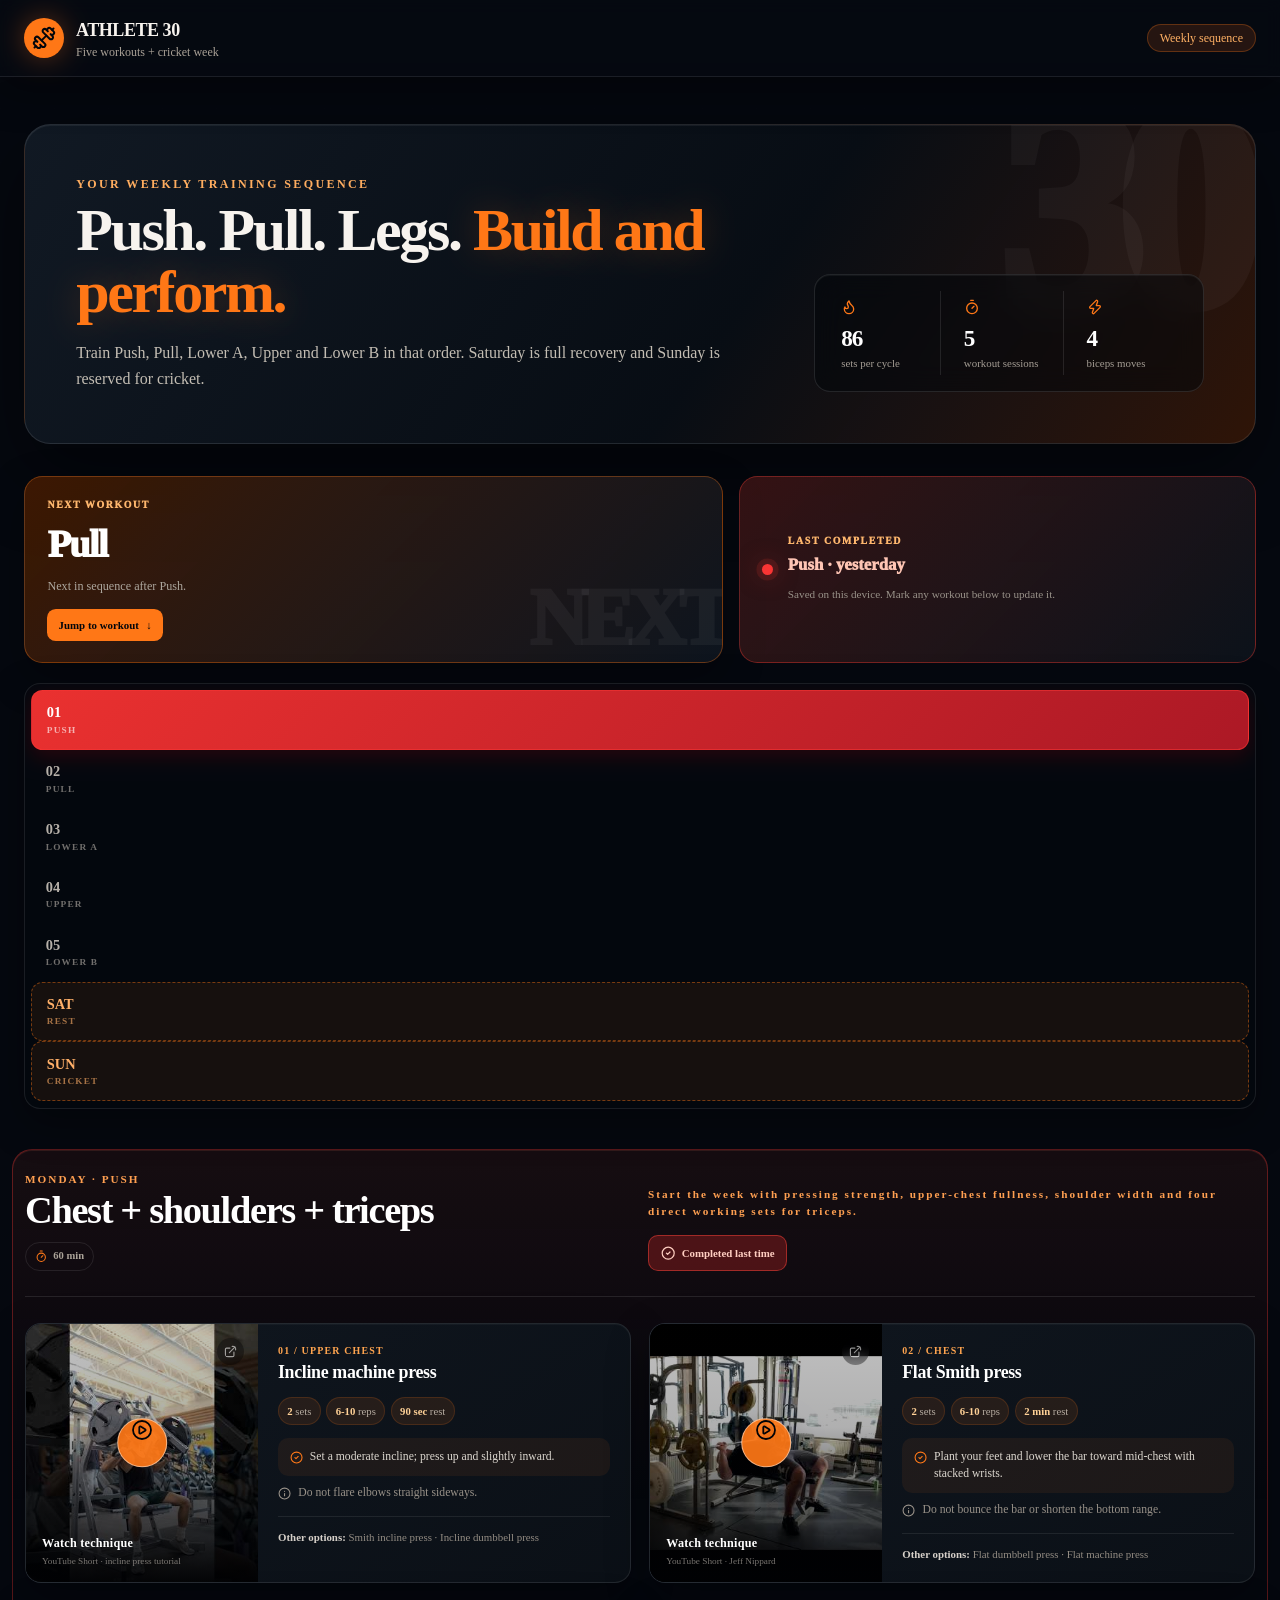
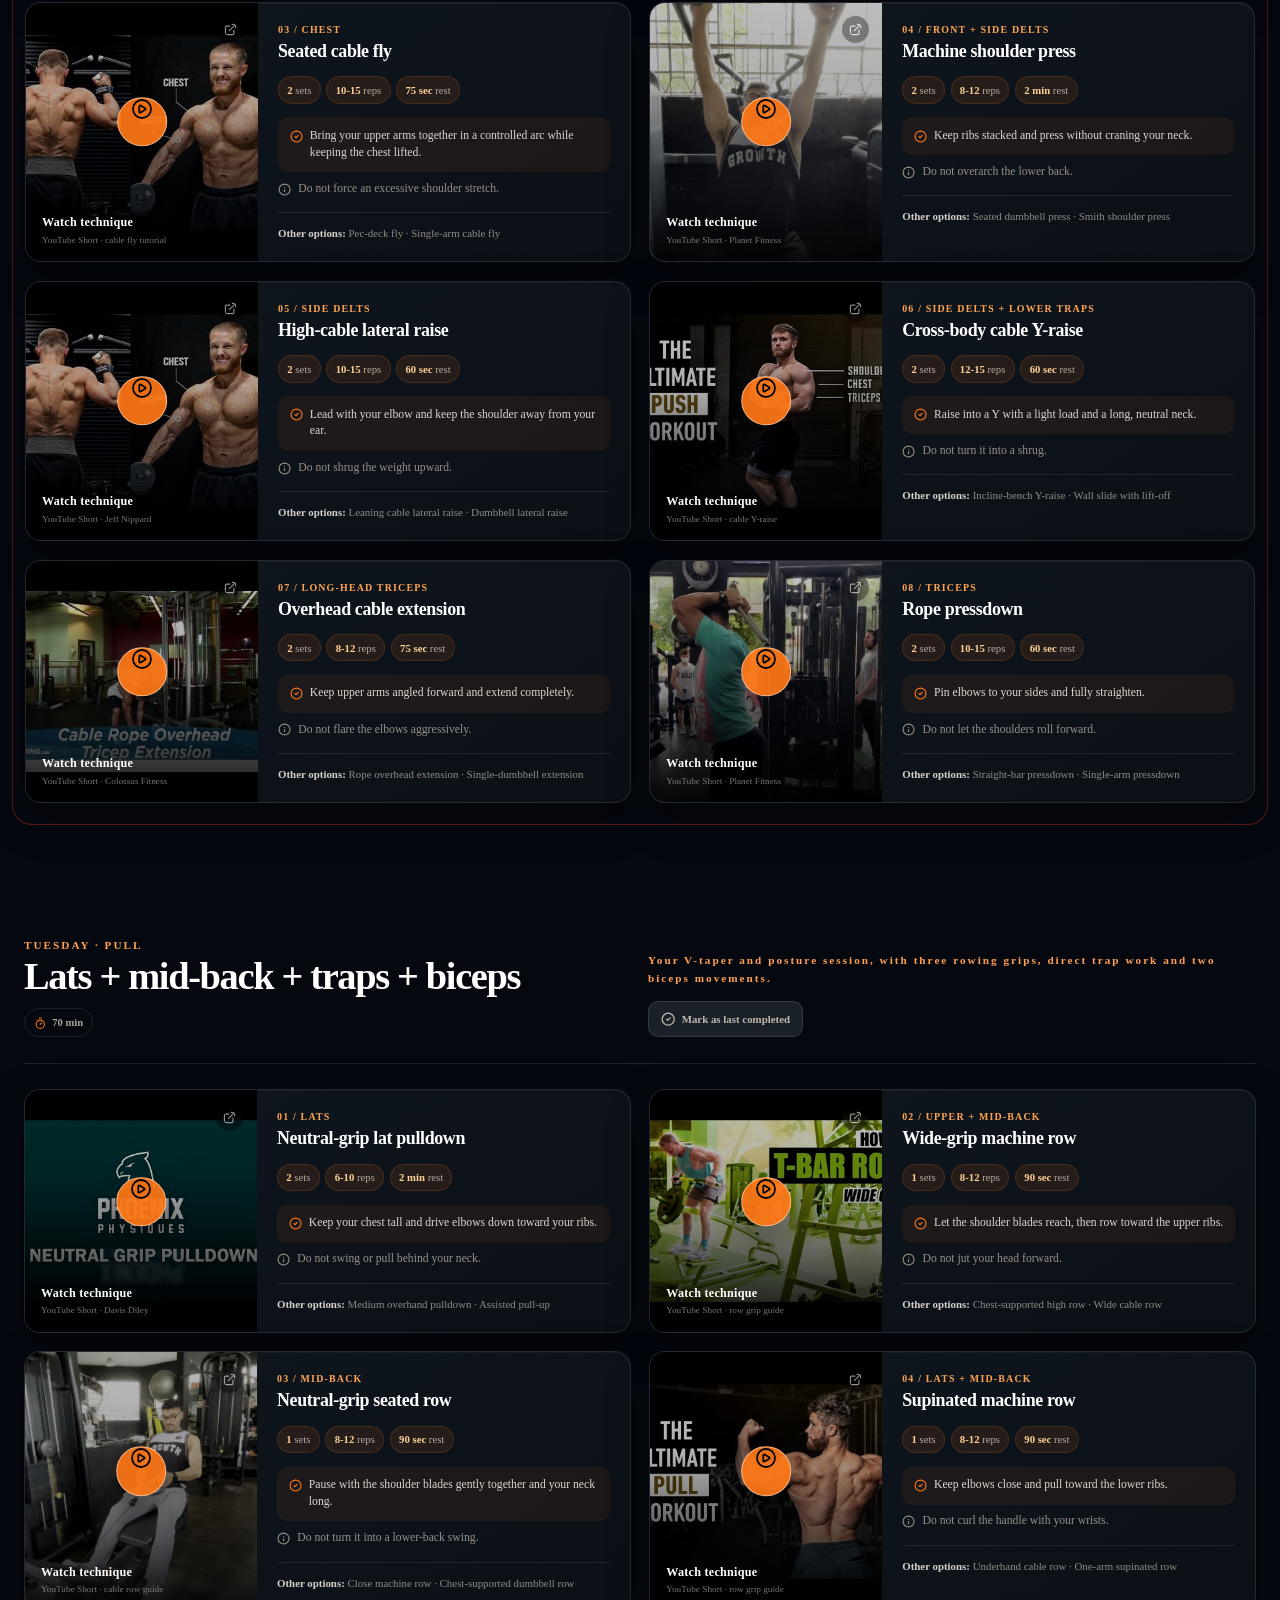
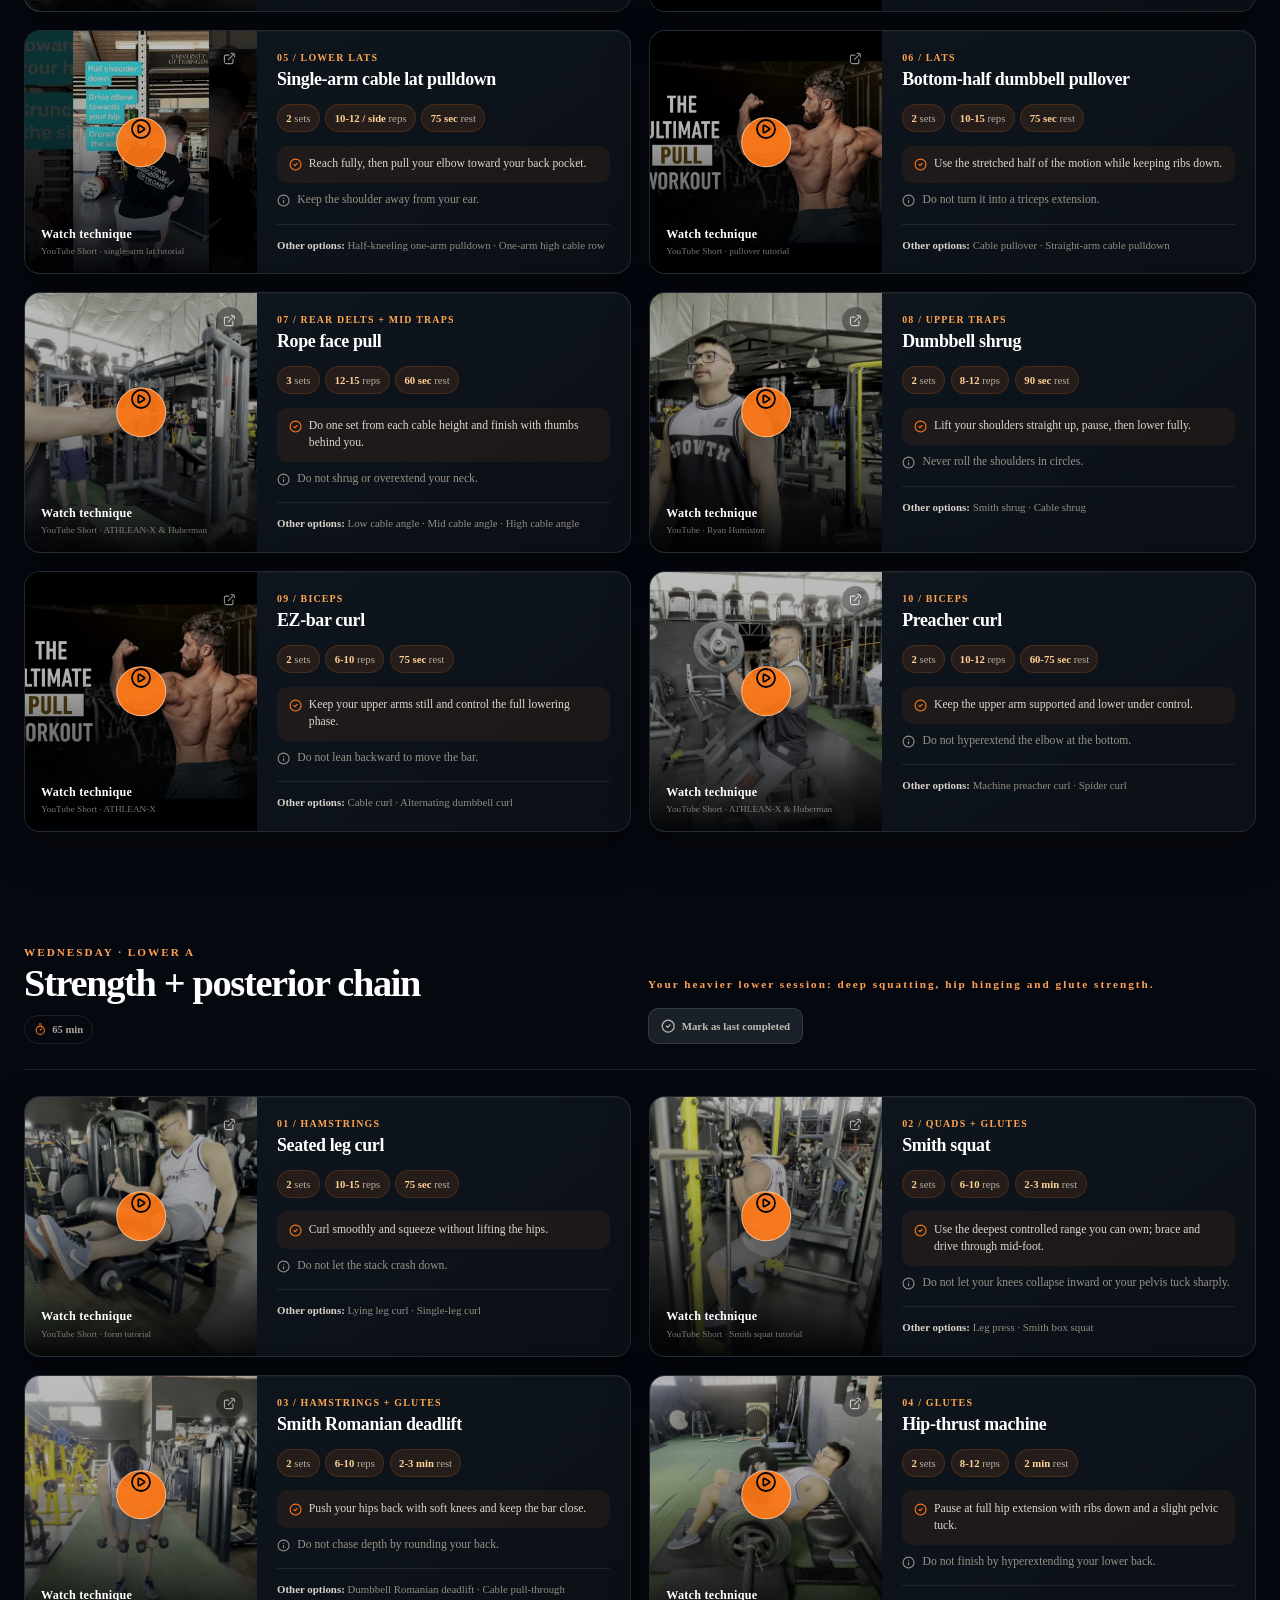
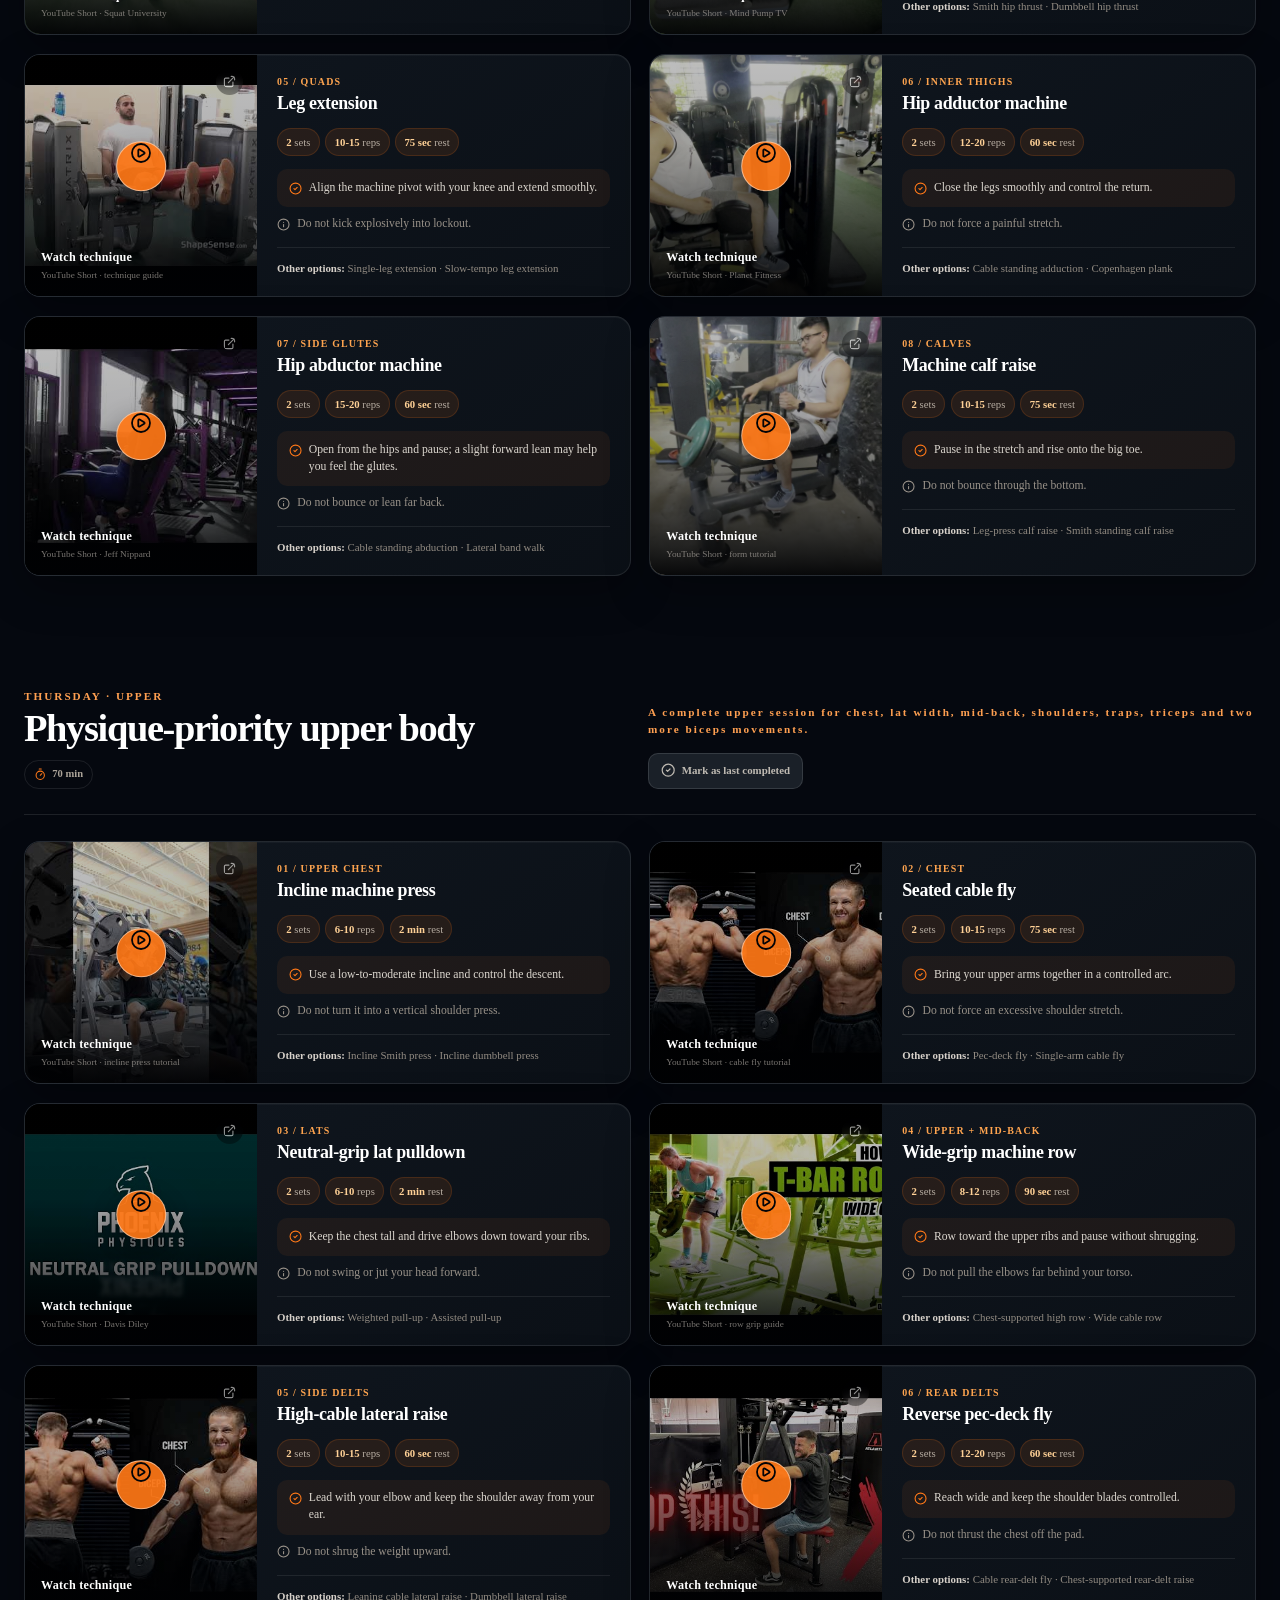
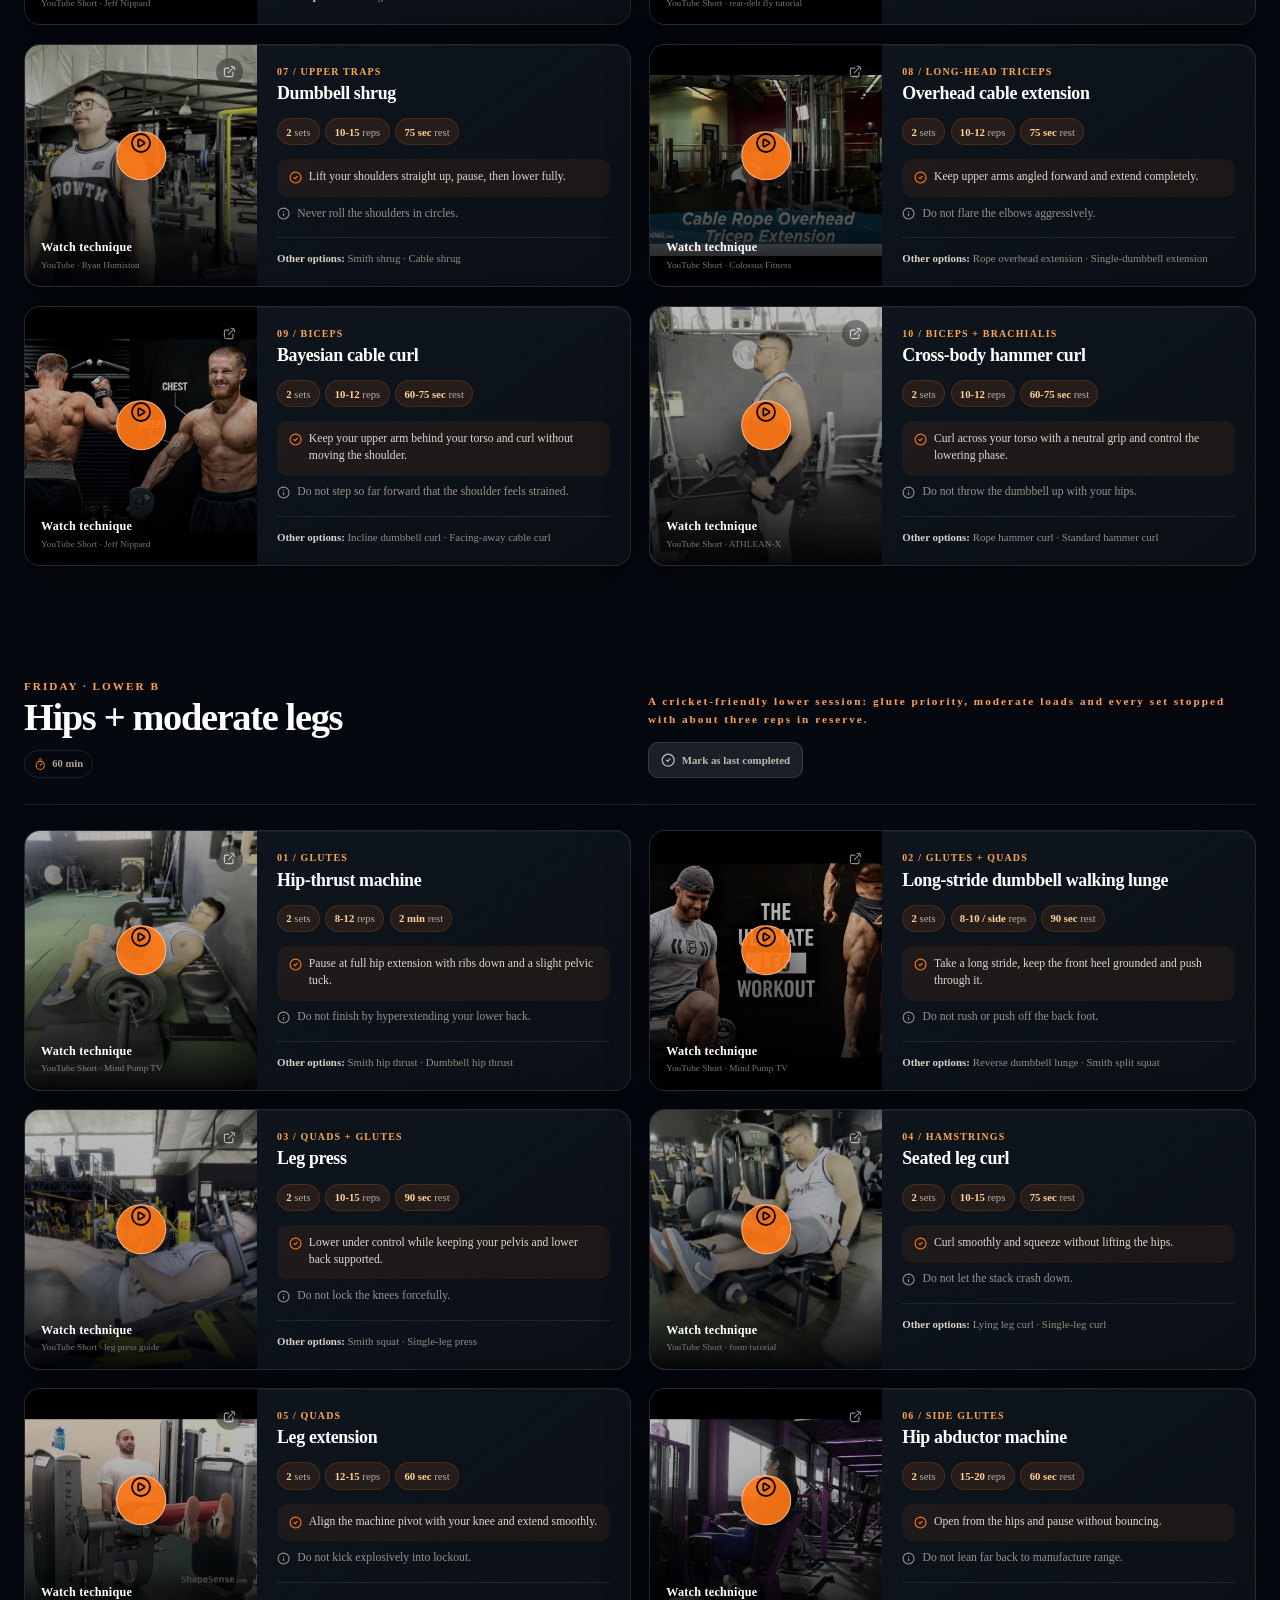
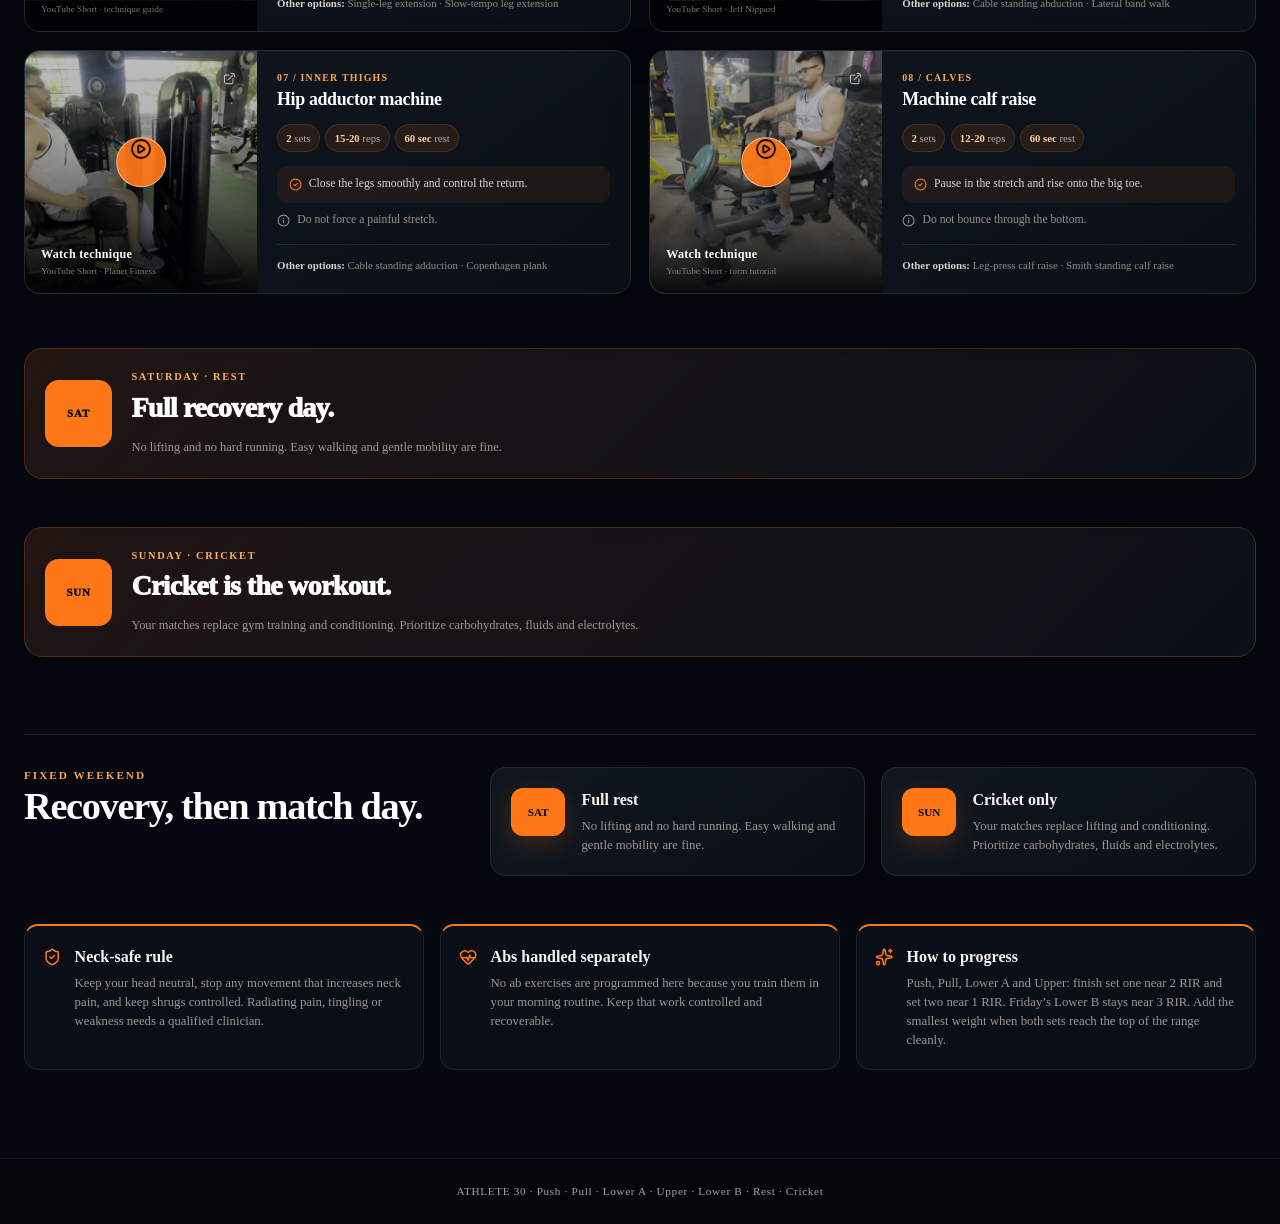
==== commit 444984a7: "Add weekly sequence and workout progress tracker" ====
--- a/public-site/index.html
+++ b/public-site/index.html
@@ -1,4 +1,4 @@
-<!DOCTYPE html><html lang="en"><head><meta charSet="utf-8"/><meta name="viewport" content="width=device-width, initial-scale=1"/><link rel="stylesheet" href="./style.css?v=3"/><title>Athlete 30 — Workout Guide</title><meta name="description" content="A flexible five-session muscle, athleticism and posture cycle with visual exercise demonstrations."/><meta property="og:title" content="Athlete 30 — Workout Guide"/><meta property="og:description" content="Build width. Stand taller. Stay fast."/><meta property="og:image" content="./og.png"/><meta property="og:image:width" content="1731"/><meta property="og:image:height" content="909"/><meta property="og:image:alt" content="Athlete 30 workout guide"/><meta name="twitter:card" content="summary_large_image"/><meta name="twitter:title" content="Athlete 30 — Workout Guide"/><meta name="twitter:description" content="Build width. Stand taller. Stay fast."/><meta name="twitter:image" content="./og.png"/>
+<!DOCTYPE html><html lang="en"><head><meta charSet="utf-8"/><meta name="viewport" content="width=device-width, initial-scale=1"/><link rel="stylesheet" href="./style.css?v=4"/><title>Athlete 30 — Workout Guide</title><meta name="description" content="A tracked Monday-to-Sunday muscle, athleticism and posture plan with visual exercise demonstrations."/><meta property="og:title" content="Athlete 30 — Workout Guide"/><meta property="og:description" content="Build width. Stand taller. Stay fast."/><meta property="og:image" content="./og.png"/><meta property="og:image:width" content="1731"/><meta property="og:image:height" content="909"/><meta property="og:image:alt" content="Athlete 30 workout guide"/><meta name="twitter:card" content="summary_large_image"/><meta name="twitter:title" content="Athlete 30 — Workout Guide"/><meta name="twitter:description" content="Build width. Stand taller. Stay fast."/><meta name="twitter:image" content="./og.png"/>
 <link rel="preload" href="/_next/static/_vinext_fonts/geist-8ac0455e797f/geist-98bbbccb.woff2" as="font" type="font/woff2" crossorigin />
 <link rel="preload" href="/_next/static/_vinext_fonts/geist-mono-00e989178794/geist-mono-013b2f2f.woff2" as="font" type="font/woff2" crossorigin />
 <style data-vinext-fonts>/* cyrillic-ext */
@@ -128,4 +128,4 @@
 
 .__variable_geist_mono_1001rt9 { --font-geist-mono: 'Geist Mono', 'Geist Mono Fallback'; }
 </style>
-</head><body class="__variable_geist_19ysh9d __variable_geist_mono_1001rt9 antialiased"><main class="site-main min-h-screen bg-background text-foreground"><header class="site-header sticky top-0 z-20 border-b border-border bg-card/95 backdrop-blur"><div class="mx-auto flex max-w-7xl items-center justify-between px-4 py-4 sm:px-6"><div class="flex items-center gap-3"><span class="grid size-10 place-items-center rounded-xl bg-primary text-primary-foreground"><svg xmlns="http://www.w3.org/2000/svg" width="24" height="24" viewBox="0 0 24 24" fill="none" stroke="currentColor" stroke-width="2" stroke-linecap="round" stroke-linejoin="round" class="lucide lucide-dumbbell" aria-hidden="true"><path d="M17.596 12.768a2 2 0 1 0 2.829-2.829l-1.768-1.767a2 2 0 0 0 2.828-2.829l-2.828-2.828a2 2 0 0 0-2.829 2.828l-1.767-1.768a2 2 0 1 0-2.829 2.829z"></path><path d="m2.5 21.5 1.4-1.4"></path><path d="m20.1 3.9 1.4-1.4"></path><path d="M5.343 21.485a2 2 0 1 0 2.829-2.828l1.767 1.768a2 2 0 1 0 2.829-2.829l-6.364-6.364a2 2 0 1 0-2.829 2.829l1.768 1.767a2 2 0 0 0-2.828 2.829z"></path><path d="m9.6 14.4 4.8-4.8"></path></svg></span><div><p class="font-heading text-lg font-black tracking-tight">ATHLETE 30</p><p class="hidden text-xs text-muted-foreground sm:block">Flexible muscle &amp; posture cycle</p></div></div><span data-slot="badge" data-variant="default" class="group/badge inline-flex w-fit shrink-0 items-center justify-center gap-1 overflow-hidden rounded-4xl border border-transparent py-0.5 text-xs font-medium whitespace-nowrap transition-all focus-visible:border-ring focus-visible:ring-[3px] focus-visible:ring-ring/50 has-data-[icon=inline-end]:pr-1.5 has-data-[icon=inline-start]:pl-1.5 aria-invalid:border-destructive aria-invalid:ring-destructive/20 dark:aria-invalid:ring-destructive/40 [&amp;&gt;svg]:pointer-events-none [&amp;&gt;svg]:size-3! [a]:hover:bg-primary/80 h-7 bg-accent px-3 text-accent-foreground">Rolling plan</span></div></header><section class="site-shell mx-auto max-w-7xl px-4 py-7 sm:px-6 sm:py-10"><div class="hero mb-8 grid gap-6 lg:grid-cols-[1fr_390px] lg:items-end"><div class="hero-copy"><p class="mb-2 text-xs font-bold uppercase tracking-[0.2em] text-primary">Your flexible training cycle</p><h1 class="max-w-3xl font-heading text-4xl font-black leading-[1.03] tracking-[-0.04em] sm:text-6xl">Follow the order. <span>Ignore the calendar.</span></h1><p class="mt-4 max-w-2xl text-base leading-relaxed text-muted-foreground">Start with Session 1 on any day. Complete the sessions in order, take the recovery checkpoint after Session 2, and never skip ahead or restart because you missed a day.</p></div><div class="summary-panel"><div><svg xmlns="http://www.w3.org/2000/svg" width="24" height="24" viewBox="0 0 24 24" fill="none" stroke="currentColor" stroke-width="2" stroke-linecap="round" stroke-linejoin="round" class="lucide lucide-flame" aria-hidden="true"><path d="M12 3q1 4 4 6.5t3 5.5a1 1 0 0 1-14 0 5 5 0 0 1 1-3 1 1 0 0 0 5 0c0-2-1.5-3-1.5-5q0-2 2.5-4"></path></svg><p class="summary-value">86</p><p class="summary-label">sets per cycle</p></div><div><svg xmlns="http://www.w3.org/2000/svg" width="24" height="24" viewBox="0 0 24 24" fill="none" stroke="currentColor" stroke-width="2" stroke-linecap="round" stroke-linejoin="round" class="lucide lucide-timer" aria-hidden="true"><line x1="10" x2="14" y1="2" y2="2"></line><line x1="12" x2="15" y1="14" y2="11"></line><circle cx="12" cy="14" r="8"></circle></svg><p class="summary-value">5</p><p class="summary-label">workout sessions</p></div><div><svg xmlns="http://www.w3.org/2000/svg" width="24" height="24" viewBox="0 0 24 24" fill="none" stroke="currentColor" stroke-width="2" stroke-linecap="round" stroke-linejoin="round" class="lucide lucide-zap" aria-hidden="true"><path d="M15.914 4a1.5 1.5 0 00-2.474-1.561l-9 9A1.5 1.5 0 005.5 14h4.002a.5.5 0 01.471.666L8.086 20a1.5 1.5 0 002.475 1.56l9-9A1.5 1.5 0 0018.5 10h-3.997a.5.5 0 01-.472-.667z"></path></svg><p class="summary-value">4</p><p class="summary-label">biceps moves</p></div></div></div><nav class="day-tabs" aria-label="Jump to workout cycle step"><a href="#session-1" class="day-tab"><span>01</span><small>LOWER A</small></a><a href="#session-2" class="day-tab"><span>02</span><small>PUSH</small></a><a href="#recovery-checkpoint" class="day-tab cycle-rest-tab"><span>REST</span><small>RECOVER</small></a><a href="#session-3" class="day-tab"><span>03</span><small>PULL</small></a><a href="#session-4" class="day-tab"><span>04</span><small>LOWER B</small></a><a href="#session-5" class="day-tab"><span>05</span><small>UPPER</small></a></nav><section id="session-1" class="workout-day scroll-mt-32"><div class="day-heading"><div><p>SESSION 1 · LOWER A</p><h2>Strength + posterior chain</h2><span class="session-time"><svg xmlns="http://www.w3.org/2000/svg" width="24" height="24" viewBox="0 0 24 24" fill="none" stroke="currentColor" stroke-width="2" stroke-linecap="round" stroke-linejoin="round" class="lucide lucide-timer" aria-hidden="true"><line x1="10" x2="14" y1="2" y2="2"></line><line x1="12" x2="15" y1="14" y2="11"></line><circle cx="12" cy="14" r="8"></circle></svg> <!-- -->65 min</span></div><p>Your heavier lower session: deep squatting, hip hinging and glute strength. Start the cycle here whenever you are ready.</p></div><div class="exercise-grid"><article class="exercise-card"><a class="real-demo" href="https://www.youtube.com/shorts/xdbEG3xGLI8" target="_blank" rel="noreferrer" aria-label="Open real demonstration for Seated leg curl"><img src="./exercises/seated-leg-curl.jpg" alt="Seated leg curl demonstration" loading="lazy" width="640" height="480"/><span class="media-scrim" aria-hidden="true"></span><span class="play-button"><svg xmlns="http://www.w3.org/2000/svg" width="24" height="24" viewBox="0 0 24 24" fill="none" stroke="currentColor" stroke-width="2" stroke-linecap="round" stroke-linejoin="round" class="lucide lucide-circle-play" aria-hidden="true"><path d="M9 9.003a1 1 0 0 1 1.517-.859l4.997 2.997a1 1 0 0 1 0 1.718l-4.997 2.997A1 1 0 0 1 9 14.996z"></path><circle cx="12" cy="12" r="10"></circle></svg></span><span class="watch-copy"><b>Watch technique</b><small>YouTube Short · form tutorial</small></span><svg xmlns="http://www.w3.org/2000/svg" width="24" height="24" viewBox="0 0 24 24" fill="none" stroke="currentColor" stroke-width="2" stroke-linecap="round" stroke-linejoin="round" class="lucide lucide-external-link external-icon" aria-hidden="true"><path d="M15 3h6v6"></path><path d="M10 14 21 3"></path><path d="M18 13v6a2 2 0 0 1-2 2H5a2 2 0 0 1-2-2V8a2 2 0 0 1 2-2h6"></path></svg></a><div class="exercise-body"><div class="mb-3"><div><p class="exercise-number">01<!-- --> / <!-- -->Hamstrings</p><h3>Seated leg curl</h3></div></div><div class="prescription"><span><b>2</b> sets</span><span><b>10-15</b> reps</span><span><b>75 sec</b> rest</span></div><p class="cue"><svg xmlns="http://www.w3.org/2000/svg" width="24" height="24" viewBox="0 0 24 24" fill="none" stroke="currentColor" stroke-width="2" stroke-linecap="round" stroke-linejoin="round" class="lucide lucide-circle-check" aria-hidden="true"><circle cx="12" cy="12" r="10"></circle><path d="m9 12 2 2 4-4"></path></svg> <!-- -->Curl smoothly and squeeze without lifting the hips.</p><p class="avoid"><svg xmlns="http://www.w3.org/2000/svg" width="24" height="24" viewBox="0 0 24 24" fill="none" stroke="currentColor" stroke-width="2" stroke-linecap="round" stroke-linejoin="round" class="lucide lucide-info" aria-hidden="true"><circle cx="12" cy="12" r="10"></circle><path d="M12 16v-4"></path><path d="M12 8h.01"></path></svg> <!-- -->Do not let the stack crash down.</p><div class="alternatives"><b>Other options:</b> <!-- -->Lying leg curl · Single-leg curl</div></div></article><article class="exercise-card"><a class="real-demo" href="https://www.youtube.com/shorts/fUNkEW3N_ug" target="_blank" rel="noreferrer" aria-label="Open real demonstration for Smith squat"><img src="./exercises/smith-squat.jpg" alt="Smith squat demonstration" loading="lazy" width="640" height="480"/><span class="media-scrim" aria-hidden="true"></span><span class="play-button"><svg xmlns="http://www.w3.org/2000/svg" width="24" height="24" viewBox="0 0 24 24" fill="none" stroke="currentColor" stroke-width="2" stroke-linecap="round" stroke-linejoin="round" class="lucide lucide-circle-play" aria-hidden="true"><path d="M9 9.003a1 1 0 0 1 1.517-.859l4.997 2.997a1 1 0 0 1 0 1.718l-4.997 2.997A1 1 0 0 1 9 14.996z"></path><circle cx="12" cy="12" r="10"></circle></svg></span><span class="watch-copy"><b>Watch technique</b><small>YouTube Short · Smith squat tutorial</small></span><svg xmlns="http://www.w3.org/2000/svg" width="24" height="24" viewBox="0 0 24 24" fill="none" stroke="currentColor" stroke-width="2" stroke-linecap="round" stroke-linejoin="round" class="lucide lucide-external-link external-icon" aria-hidden="true"><path d="M15 3h6v6"></path><path d="M10 14 21 3"></path><path d="M18 13v6a2 2 0 0 1-2 2H5a2 2 0 0 1-2-2V8a2 2 0 0 1 2-2h6"></path></svg></a><div class="exercise-body"><div class="mb-3"><div><p class="exercise-number">02<!-- --> / <!-- -->Quads + glutes</p><h3>Smith squat</h3></div></div><div class="prescription"><span><b>2</b> sets</span><span><b>6-10</b> reps</span><span><b>2-3 min</b> rest</span></div><p class="cue"><svg xmlns="http://www.w3.org/2000/svg" width="24" height="24" viewBox="0 0 24 24" fill="none" stroke="currentColor" stroke-width="2" stroke-linecap="round" stroke-linejoin="round" class="lucide lucide-circle-check" aria-hidden="true"><circle cx="12" cy="12" r="10"></circle><path d="m9 12 2 2 4-4"></path></svg> <!-- -->Use the deepest controlled range you can own; brace and drive through mid-foot.</p><p class="avoid"><svg xmlns="http://www.w3.org/2000/svg" width="24" height="24" viewBox="0 0 24 24" fill="none" stroke="currentColor" stroke-width="2" stroke-linecap="round" stroke-linejoin="round" class="lucide lucide-info" aria-hidden="true"><circle cx="12" cy="12" r="10"></circle><path d="M12 16v-4"></path><path d="M12 8h.01"></path></svg> <!-- -->Do not let your knees collapse inward or your pelvis tuck sharply.</p><div class="alternatives"><b>Other options:</b> <!-- -->Leg press · Smith box squat</div></div></article><article class="exercise-card"><a class="real-demo" href="https://www.youtube.com/shorts/d-hn_0sEpRQ" target="_blank" rel="noreferrer" aria-label="Open real demonstration for Smith Romanian deadlift"><img src="./exercises/smith-romanian-deadlift.jpg" alt="Smith Romanian deadlift demonstration" loading="lazy" width="640" height="480"/><span class="media-scrim" aria-hidden="true"></span><span class="play-button"><svg xmlns="http://www.w3.org/2000/svg" width="24" height="24" viewBox="0 0 24 24" fill="none" stroke="currentColor" stroke-width="2" stroke-linecap="round" stroke-linejoin="round" class="lucide lucide-circle-play" aria-hidden="true"><path d="M9 9.003a1 1 0 0 1 1.517-.859l4.997 2.997a1 1 0 0 1 0 1.718l-4.997 2.997A1 1 0 0 1 9 14.996z"></path><circle cx="12" cy="12" r="10"></circle></svg></span><span class="watch-copy"><b>Watch technique</b><small>YouTube Short · Squat University</small></span><svg xmlns="http://www.w3.org/2000/svg" width="24" height="24" viewBox="0 0 24 24" fill="none" stroke="currentColor" stroke-width="2" stroke-linecap="round" stroke-linejoin="round" class="lucide lucide-external-link external-icon" aria-hidden="true"><path d="M15 3h6v6"></path><path d="M10 14 21 3"></path><path d="M18 13v6a2 2 0 0 1-2 2H5a2 2 0 0 1-2-2V8a2 2 0 0 1 2-2h6"></path></svg></a><div class="exercise-body"><div class="mb-3"><div><p class="exercise-number">03<!-- --> / <!-- -->Hamstrings + glutes</p><h3>Smith Romanian deadlift</h3></div></div><div class="prescription"><span><b>2</b> sets</span><span><b>6-10</b> reps</span><span><b>2-3 min</b> rest</span></div><p class="cue"><svg xmlns="http://www.w3.org/2000/svg" width="24" height="24" viewBox="0 0 24 24" fill="none" stroke="currentColor" stroke-width="2" stroke-linecap="round" stroke-linejoin="round" class="lucide lucide-circle-check" aria-hidden="true"><circle cx="12" cy="12" r="10"></circle><path d="m9 12 2 2 4-4"></path></svg> <!-- -->Push your hips back with soft knees and keep the bar close.</p><p class="avoid"><svg xmlns="http://www.w3.org/2000/svg" width="24" height="24" viewBox="0 0 24 24" fill="none" stroke="currentColor" stroke-width="2" stroke-linecap="round" stroke-linejoin="round" class="lucide lucide-info" aria-hidden="true"><circle cx="12" cy="12" r="10"></circle><path d="M12 16v-4"></path><path d="M12 8h.01"></path></svg> <!-- -->Do not chase depth by rounding your back.</p><div class="alternatives"><b>Other options:</b> <!-- -->Dumbbell Romanian deadlift · Cable pull-through</div></div></article><article class="exercise-card"><a class="real-demo" href="https://www.youtube.com/shorts/fv6EfDZ0E28" target="_blank" rel="noreferrer" aria-label="Open real demonstration for Hip-thrust machine"><img src="./exercises/hip-thrust-machine.jpg" alt="Hip-thrust machine demonstration" loading="lazy" width="640" height="480"/><span class="media-scrim" aria-hidden="true"></span><span class="play-button"><svg xmlns="http://www.w3.org/2000/svg" width="24" height="24" viewBox="0 0 24 24" fill="none" stroke="currentColor" stroke-width="2" stroke-linecap="round" stroke-linejoin="round" class="lucide lucide-circle-play" aria-hidden="true"><path d="M9 9.003a1 1 0 0 1 1.517-.859l4.997 2.997a1 1 0 0 1 0 1.718l-4.997 2.997A1 1 0 0 1 9 14.996z"></path><circle cx="12" cy="12" r="10"></circle></svg></span><span class="watch-copy"><b>Watch technique</b><small>YouTube Short · Mind Pump TV</small></span><svg xmlns="http://www.w3.org/2000/svg" width="24" height="24" viewBox="0 0 24 24" fill="none" stroke="currentColor" stroke-width="2" stroke-linecap="round" stroke-linejoin="round" class="lucide lucide-external-link external-icon" aria-hidden="true"><path d="M15 3h6v6"></path><path d="M10 14 21 3"></path><path d="M18 13v6a2 2 0 0 1-2 2H5a2 2 0 0 1-2-2V8a2 2 0 0 1 2-2h6"></path></svg></a><div class="exercise-body"><div class="mb-3"><div><p class="exercise-number">04<!-- --> / <!-- -->Glutes</p><h3>Hip-thrust machine</h3></div></div><div class="prescription"><span><b>2</b> sets</span><span><b>8-12</b> reps</span><span><b>2 min</b> rest</span></div><p class="cue"><svg xmlns="http://www.w3.org/2000/svg" width="24" height="24" viewBox="0 0 24 24" fill="none" stroke="currentColor" stroke-width="2" stroke-linecap="round" stroke-linejoin="round" class="lucide lucide-circle-check" aria-hidden="true"><circle cx="12" cy="12" r="10"></circle><path d="m9 12 2 2 4-4"></path></svg> <!-- -->Pause at full hip extension with ribs down and a slight pelvic tuck.</p><p class="avoid"><svg xmlns="http://www.w3.org/2000/svg" width="24" height="24" viewBox="0 0 24 24" fill="none" stroke="currentColor" stroke-width="2" stroke-linecap="round" stroke-linejoin="round" class="lucide lucide-info" aria-hidden="true"><circle cx="12" cy="12" r="10"></circle><path d="M12 16v-4"></path><path d="M12 8h.01"></path></svg> <!-- -->Do not finish by hyperextending your lower back.</p><div class="alternatives"><b>Other options:</b> <!-- -->Smith hip thrust · Dumbbell hip thrust</div></div></article><article class="exercise-card"><a class="real-demo" href="https://www.youtube.com/shorts/ztNBgrGy6FQ" target="_blank" rel="noreferrer" aria-label="Open real demonstration for Leg extension"><img src="./exercises/leg-extension.jpg" alt="Leg extension demonstration" loading="lazy" width="640" height="480"/><span class="media-scrim" aria-hidden="true"></span><span class="play-button"><svg xmlns="http://www.w3.org/2000/svg" width="24" height="24" viewBox="0 0 24 24" fill="none" stroke="currentColor" stroke-width="2" stroke-linecap="round" stroke-linejoin="round" class="lucide lucide-circle-play" aria-hidden="true"><path d="M9 9.003a1 1 0 0 1 1.517-.859l4.997 2.997a1 1 0 0 1 0 1.718l-4.997 2.997A1 1 0 0 1 9 14.996z"></path><circle cx="12" cy="12" r="10"></circle></svg></span><span class="watch-copy"><b>Watch technique</b><small>YouTube Short · technique guide</small></span><svg xmlns="http://www.w3.org/2000/svg" width="24" height="24" viewBox="0 0 24 24" fill="none" stroke="currentColor" stroke-width="2" stroke-linecap="round" stroke-linejoin="round" class="lucide lucide-external-link external-icon" aria-hidden="true"><path d="M15 3h6v6"></path><path d="M10 14 21 3"></path><path d="M18 13v6a2 2 0 0 1-2 2H5a2 2 0 0 1-2-2V8a2 2 0 0 1 2-2h6"></path></svg></a><div class="exercise-body"><div class="mb-3"><div><p class="exercise-number">05<!-- --> / <!-- -->Quads</p><h3>Leg extension</h3></div></div><div class="prescription"><span><b>2</b> sets</span><span><b>10-15</b> reps</span><span><b>75 sec</b> rest</span></div><p class="cue"><svg xmlns="http://www.w3.org/2000/svg" width="24" height="24" viewBox="0 0 24 24" fill="none" stroke="currentColor" stroke-width="2" stroke-linecap="round" stroke-linejoin="round" class="lucide lucide-circle-check" aria-hidden="true"><circle cx="12" cy="12" r="10"></circle><path d="m9 12 2 2 4-4"></path></svg> <!-- -->Align the machine pivot with your knee and extend smoothly.</p><p class="avoid"><svg xmlns="http://www.w3.org/2000/svg" width="24" height="24" viewBox="0 0 24 24" fill="none" stroke="currentColor" stroke-width="2" stroke-linecap="round" stroke-linejoin="round" class="lucide lucide-info" aria-hidden="true"><circle cx="12" cy="12" r="10"></circle><path d="M12 16v-4"></path><path d="M12 8h.01"></path></svg> <!-- -->Do not kick explosively into lockout.</p><div class="alternatives"><b>Other options:</b> <!-- -->Single-leg extension · Slow-tempo leg extension</div></div></article><article class="exercise-card"><a class="real-demo" href="https://www.youtube.com/shorts/iPLvw74e7Tk" target="_blank" rel="noreferrer" aria-label="Open real demonstration for Hip adductor machine"><img src="./exercises/hip-adductor-machine.jpg" alt="Hip adductor machine demonstration" loading="lazy" width="640" height="480"/><span class="media-scrim" aria-hidden="true"></span><span class="play-button"><svg xmlns="http://www.w3.org/2000/svg" width="24" height="24" viewBox="0 0 24 24" fill="none" stroke="currentColor" stroke-width="2" stroke-linecap="round" stroke-linejoin="round" class="lucide lucide-circle-play" aria-hidden="true"><path d="M9 9.003a1 1 0 0 1 1.517-.859l4.997 2.997a1 1 0 0 1 0 1.718l-4.997 2.997A1 1 0 0 1 9 14.996z"></path><circle cx="12" cy="12" r="10"></circle></svg></span><span class="watch-copy"><b>Watch technique</b><small>YouTube Short · Planet Fitness</small></span><svg xmlns="http://www.w3.org/2000/svg" width="24" height="24" viewBox="0 0 24 24" fill="none" stroke="currentColor" stroke-width="2" stroke-linecap="round" stroke-linejoin="round" class="lucide lucide-external-link external-icon" aria-hidden="true"><path d="M15 3h6v6"></path><path d="M10 14 21 3"></path><path d="M18 13v6a2 2 0 0 1-2 2H5a2 2 0 0 1-2-2V8a2 2 0 0 1 2-2h6"></path></svg></a><div class="exercise-body"><div class="mb-3"><div><p class="exercise-number">06<!-- --> / <!-- -->Inner thighs</p><h3>Hip adductor machine</h3></div></div><div class="prescription"><span><b>2</b> sets</span><span><b>12-20</b> reps</span><span><b>60 sec</b> rest</span></div><p class="cue"><svg xmlns="http://www.w3.org/2000/svg" width="24" height="24" viewBox="0 0 24 24" fill="none" stroke="currentColor" stroke-width="2" stroke-linecap="round" stroke-linejoin="round" class="lucide lucide-circle-check" aria-hidden="true"><circle cx="12" cy="12" r="10"></circle><path d="m9 12 2 2 4-4"></path></svg> <!-- -->Close the legs smoothly and control the return.</p><p class="avoid"><svg xmlns="http://www.w3.org/2000/svg" width="24" height="24" viewBox="0 0 24 24" fill="none" stroke="currentColor" stroke-width="2" stroke-linecap="round" stroke-linejoin="round" class="lucide lucide-info" aria-hidden="true"><circle cx="12" cy="12" r="10"></circle><path d="M12 16v-4"></path><path d="M12 8h.01"></path></svg> <!-- -->Do not force a painful stretch.</p><div class="alternatives"><b>Other options:</b> <!-- -->Cable standing adduction · Copenhagen plank</div></div></article><article class="exercise-card"><a class="real-demo" href="https://www.youtube.com/shorts/S_FGYHNHJ_c" target="_blank" rel="noreferrer" aria-label="Open real demonstration for Hip abductor machine"><img src="./exercises/hip-abductor.jpg" alt="Hip abductor machine demonstration" loading="lazy" width="640" height="480"/><span class="media-scrim" aria-hidden="true"></span><span class="play-button"><svg xmlns="http://www.w3.org/2000/svg" width="24" height="24" viewBox="0 0 24 24" fill="none" stroke="currentColor" stroke-width="2" stroke-linecap="round" stroke-linejoin="round" class="lucide lucide-circle-play" aria-hidden="true"><path d="M9 9.003a1 1 0 0 1 1.517-.859l4.997 2.997a1 1 0 0 1 0 1.718l-4.997 2.997A1 1 0 0 1 9 14.996z"></path><circle cx="12" cy="12" r="10"></circle></svg></span><span class="watch-copy"><b>Watch technique</b><small>YouTube Short · Jeff Nippard</small></span><svg xmlns="http://www.w3.org/2000/svg" width="24" height="24" viewBox="0 0 24 24" fill="none" stroke="currentColor" stroke-width="2" stroke-linecap="round" stroke-linejoin="round" class="lucide lucide-external-link external-icon" aria-hidden="true"><path d="M15 3h6v6"></path><path d="M10 14 21 3"></path><path d="M18 13v6a2 2 0 0 1-2 2H5a2 2 0 0 1-2-2V8a2 2 0 0 1 2-2h6"></path></svg></a><div class="exercise-body"><div class="mb-3"><div><p class="exercise-number">07<!-- --> / <!-- -->Side glutes</p><h3>Hip abductor machine</h3></div></div><div class="prescription"><span><b>2</b> sets</span><span><b>15-20</b> reps</span><span><b>60 sec</b> rest</span></div><p class="cue"><svg xmlns="http://www.w3.org/2000/svg" width="24" height="24" viewBox="0 0 24 24" fill="none" stroke="currentColor" stroke-width="2" stroke-linecap="round" stroke-linejoin="round" class="lucide lucide-circle-check" aria-hidden="true"><circle cx="12" cy="12" r="10"></circle><path d="m9 12 2 2 4-4"></path></svg> <!-- -->Open from the hips and pause; a slight forward lean may help you feel the glutes.</p><p class="avoid"><svg xmlns="http://www.w3.org/2000/svg" width="24" height="24" viewBox="0 0 24 24" fill="none" stroke="currentColor" stroke-width="2" stroke-linecap="round" stroke-linejoin="round" class="lucide lucide-info" aria-hidden="true"><circle cx="12" cy="12" r="10"></circle><path d="M12 16v-4"></path><path d="M12 8h.01"></path></svg> <!-- -->Do not bounce or lean far back.</p><div class="alternatives"><b>Other options:</b> <!-- -->Cable standing abduction · Lateral band walk</div></div></article><article class="exercise-card"><a class="real-demo" href="https://www.youtube.com/shorts/Si2z1bf4_IQ" target="_blank" rel="noreferrer" aria-label="Open real demonstration for Machine calf raise"><img src="./exercises/machine-calf-raise.jpg" alt="Machine calf raise demonstration" loading="lazy" width="640" height="480"/><span class="media-scrim" aria-hidden="true"></span><span class="play-button"><svg xmlns="http://www.w3.org/2000/svg" width="24" height="24" viewBox="0 0 24 24" fill="none" stroke="currentColor" stroke-width="2" stroke-linecap="round" stroke-linejoin="round" class="lucide lucide-circle-play" aria-hidden="true"><path d="M9 9.003a1 1 0 0 1 1.517-.859l4.997 2.997a1 1 0 0 1 0 1.718l-4.997 2.997A1 1 0 0 1 9 14.996z"></path><circle cx="12" cy="12" r="10"></circle></svg></span><span class="watch-copy"><b>Watch technique</b><small>YouTube Short · form tutorial</small></span><svg xmlns="http://www.w3.org/2000/svg" width="24" height="24" viewBox="0 0 24 24" fill="none" stroke="currentColor" stroke-width="2" stroke-linecap="round" stroke-linejoin="round" class="lucide lucide-external-link external-icon" aria-hidden="true"><path d="M15 3h6v6"></path><path d="M10 14 21 3"></path><path d="M18 13v6a2 2 0 0 1-2 2H5a2 2 0 0 1-2-2V8a2 2 0 0 1 2-2h6"></path></svg></a><div class="exercise-body"><div class="mb-3"><div><p class="exercise-number">08<!-- --> / <!-- -->Calves</p><h3>Machine calf raise</h3></div></div><div class="prescription"><span><b>2</b> sets</span><span><b>10-15</b> reps</span><span><b>75 sec</b> rest</span></div><p class="cue"><svg xmlns="http://www.w3.org/2000/svg" width="24" height="24" viewBox="0 0 24 24" fill="none" stroke="currentColor" stroke-width="2" stroke-linecap="round" stroke-linejoin="round" class="lucide lucide-circle-check" aria-hidden="true"><circle cx="12" cy="12" r="10"></circle><path d="m9 12 2 2 4-4"></path></svg> <!-- -->Pause in the stretch and rise onto the big toe.</p><p class="avoid"><svg xmlns="http://www.w3.org/2000/svg" width="24" height="24" viewBox="0 0 24 24" fill="none" stroke="currentColor" stroke-width="2" stroke-linecap="round" stroke-linejoin="round" class="lucide lucide-info" aria-hidden="true"><circle cx="12" cy="12" r="10"></circle><path d="M12 16v-4"></path><path d="M12 8h.01"></path></svg> <!-- -->Do not bounce through the bottom.</p><div class="alternatives"><b>Other options:</b> <!-- -->Leg-press calf raise · Smith standing calf raise</div></div></article></div></section><section id="session-2" class="workout-day scroll-mt-32"><div class="day-heading"><div><p>SESSION 2 · PUSH</p><h2>Chest + shoulders + triceps</h2><span class="session-time"><svg xmlns="http://www.w3.org/2000/svg" width="24" height="24" viewBox="0 0 24 24" fill="none" stroke="currentColor" stroke-width="2" stroke-linecap="round" stroke-linejoin="round" class="lucide lucide-timer" aria-hidden="true"><line x1="10" x2="14" y1="2" y2="2"></line><line x1="12" x2="15" y1="14" y2="11"></line><circle cx="12" cy="14" r="8"></circle></svg> <!-- -->60 min</span></div><p>Pressing strength, upper-chest fullness, shoulder width and four direct working sets for triceps.</p></div><div class="exercise-grid"><article class="exercise-card"><a class="real-demo" href="https://www.youtube.com/shorts/VXaBbUYMfIs" target="_blank" rel="noreferrer" aria-label="Open real demonstration for Incline machine press"><img src="./exercises/incline-machine-press.jpg" alt="Incline machine press demonstration" loading="lazy" width="640" height="480"/><span class="media-scrim" aria-hidden="true"></span><span class="play-button"><svg xmlns="http://www.w3.org/2000/svg" width="24" height="24" viewBox="0 0 24 24" fill="none" stroke="currentColor" stroke-width="2" stroke-linecap="round" stroke-linejoin="round" class="lucide lucide-circle-play" aria-hidden="true"><path d="M9 9.003a1 1 0 0 1 1.517-.859l4.997 2.997a1 1 0 0 1 0 1.718l-4.997 2.997A1 1 0 0 1 9 14.996z"></path><circle cx="12" cy="12" r="10"></circle></svg></span><span class="watch-copy"><b>Watch technique</b><small>YouTube Short · incline press tutorial</small></span><svg xmlns="http://www.w3.org/2000/svg" width="24" height="24" viewBox="0 0 24 24" fill="none" stroke="currentColor" stroke-width="2" stroke-linecap="round" stroke-linejoin="round" class="lucide lucide-external-link external-icon" aria-hidden="true"><path d="M15 3h6v6"></path><path d="M10 14 21 3"></path><path d="M18 13v6a2 2 0 0 1-2 2H5a2 2 0 0 1-2-2V8a2 2 0 0 1 2-2h6"></path></svg></a><div class="exercise-body"><div class="mb-3"><div><p class="exercise-number">01<!-- --> / <!-- -->Upper chest</p><h3>Incline machine press</h3></div></div><div class="prescription"><span><b>2</b> sets</span><span><b>6-10</b> reps</span><span><b>90 sec</b> rest</span></div><p class="cue"><svg xmlns="http://www.w3.org/2000/svg" width="24" height="24" viewBox="0 0 24 24" fill="none" stroke="currentColor" stroke-width="2" stroke-linecap="round" stroke-linejoin="round" class="lucide lucide-circle-check" aria-hidden="true"><circle cx="12" cy="12" r="10"></circle><path d="m9 12 2 2 4-4"></path></svg> <!-- -->Set a moderate incline; press up and slightly inward.</p><p class="avoid"><svg xmlns="http://www.w3.org/2000/svg" width="24" height="24" viewBox="0 0 24 24" fill="none" stroke="currentColor" stroke-width="2" stroke-linecap="round" stroke-linejoin="round" class="lucide lucide-info" aria-hidden="true"><circle cx="12" cy="12" r="10"></circle><path d="M12 16v-4"></path><path d="M12 8h.01"></path></svg> <!-- -->Do not flare elbows straight sideways.</p><div class="alternatives"><b>Other options:</b> <!-- -->Smith incline press · Incline dumbbell press</div></div></article><article class="exercise-card"><a class="real-demo" href="https://www.youtube.com/shorts/hWbUlkb5Ms4" target="_blank" rel="noreferrer" aria-label="Open real demonstration for Flat Smith press"><img src="./exercises/flat-smith-press.jpg" alt="Flat Smith press demonstration" loading="lazy" width="640" height="480"/><span class="media-scrim" aria-hidden="true"></span><span class="play-button"><svg xmlns="http://www.w3.org/2000/svg" width="24" height="24" viewBox="0 0 24 24" fill="none" stroke="currentColor" stroke-width="2" stroke-linecap="round" stroke-linejoin="round" class="lucide lucide-circle-play" aria-hidden="true"><path d="M9 9.003a1 1 0 0 1 1.517-.859l4.997 2.997a1 1 0 0 1 0 1.718l-4.997 2.997A1 1 0 0 1 9 14.996z"></path><circle cx="12" cy="12" r="10"></circle></svg></span><span class="watch-copy"><b>Watch technique</b><small>YouTube Short · Jeff Nippard</small></span><svg xmlns="http://www.w3.org/2000/svg" width="24" height="24" viewBox="0 0 24 24" fill="none" stroke="currentColor" stroke-width="2" stroke-linecap="round" stroke-linejoin="round" class="lucide lucide-external-link external-icon" aria-hidden="true"><path d="M15 3h6v6"></path><path d="M10 14 21 3"></path><path d="M18 13v6a2 2 0 0 1-2 2H5a2 2 0 0 1-2-2V8a2 2 0 0 1 2-2h6"></path></svg></a><div class="exercise-body"><div class="mb-3"><div><p class="exercise-number">02<!-- --> / <!-- -->Chest</p><h3>Flat Smith press</h3></div></div><div class="prescription"><span><b>2</b> sets</span><span><b>6-10</b> reps</span><span><b>2 min</b> rest</span></div><p class="cue"><svg xmlns="http://www.w3.org/2000/svg" width="24" height="24" viewBox="0 0 24 24" fill="none" stroke="currentColor" stroke-width="2" stroke-linecap="round" stroke-linejoin="round" class="lucide lucide-circle-check" aria-hidden="true"><circle cx="12" cy="12" r="10"></circle><path d="m9 12 2 2 4-4"></path></svg> <!-- -->Plant your feet and lower the bar toward mid-chest with stacked wrists.</p><p class="avoid"><svg xmlns="http://www.w3.org/2000/svg" width="24" height="24" viewBox="0 0 24 24" fill="none" stroke="currentColor" stroke-width="2" stroke-linecap="round" stroke-linejoin="round" class="lucide lucide-info" aria-hidden="true"><circle cx="12" cy="12" r="10"></circle><path d="M12 16v-4"></path><path d="M12 8h.01"></path></svg> <!-- -->Do not bounce the bar or shorten the bottom range.</p><div class="alternatives"><b>Other options:</b> <!-- -->Flat dumbbell press · Flat machine press</div></div></article><article class="exercise-card"><a class="real-demo" href="https://www.youtube.com/shorts/vZI5VIZpG58" target="_blank" rel="noreferrer" aria-label="Open real demonstration for Seated cable fly"><img src="./exercises/seated-cable-fly.jpg" alt="Seated cable fly demonstration" loading="lazy" width="640" height="480"/><span class="media-scrim" aria-hidden="true"></span><span class="play-button"><svg xmlns="http://www.w3.org/2000/svg" width="24" height="24" viewBox="0 0 24 24" fill="none" stroke="currentColor" stroke-width="2" stroke-linecap="round" stroke-linejoin="round" class="lucide lucide-circle-play" aria-hidden="true"><path d="M9 9.003a1 1 0 0 1 1.517-.859l4.997 2.997a1 1 0 0 1 0 1.718l-4.997 2.997A1 1 0 0 1 9 14.996z"></path><circle cx="12" cy="12" r="10"></circle></svg></span><span class="watch-copy"><b>Watch technique</b><small>YouTube Short · cable fly tutorial</small></span><svg xmlns="http://www.w3.org/2000/svg" width="24" height="24" viewBox="0 0 24 24" fill="none" stroke="currentColor" stroke-width="2" stroke-linecap="round" stroke-linejoin="round" class="lucide lucide-external-link external-icon" aria-hidden="true"><path d="M15 3h6v6"></path><path d="M10 14 21 3"></path><path d="M18 13v6a2 2 0 0 1-2 2H5a2 2 0 0 1-2-2V8a2 2 0 0 1 2-2h6"></path></svg></a><div class="exercise-body"><div class="mb-3"><div><p class="exercise-number">03<!-- --> / <!-- -->Chest</p><h3>Seated cable fly</h3></div></div><div class="prescription"><span><b>2</b> sets</span><span><b>10-15</b> reps</span><span><b>75 sec</b> rest</span></div><p class="cue"><svg xmlns="http://www.w3.org/2000/svg" width="24" height="24" viewBox="0 0 24 24" fill="none" stroke="currentColor" stroke-width="2" stroke-linecap="round" stroke-linejoin="round" class="lucide lucide-circle-check" aria-hidden="true"><circle cx="12" cy="12" r="10"></circle><path d="m9 12 2 2 4-4"></path></svg> <!-- -->Bring your upper arms together in a controlled arc while keeping the chest lifted.</p><p class="avoid"><svg xmlns="http://www.w3.org/2000/svg" width="24" height="24" viewBox="0 0 24 24" fill="none" stroke="currentColor" stroke-width="2" stroke-linecap="round" stroke-linejoin="round" class="lucide lucide-info" aria-hidden="true"><circle cx="12" cy="12" r="10"></circle><path d="M12 16v-4"></path><path d="M12 8h.01"></path></svg> <!-- -->Do not force an excessive shoulder stretch.</p><div class="alternatives"><b>Other options:</b> <!-- -->Pec-deck fly · Single-arm cable fly</div></div></article><article class="exercise-card"><a class="real-demo" href="https://www.youtube.com/shorts/PM1hB_2xNBU" target="_blank" rel="noreferrer" aria-label="Open real demonstration for Machine shoulder press"><img src="./exercises/machine-shoulder-press.jpg" alt="Machine shoulder press demonstration" loading="lazy" width="640" height="480"/><span class="media-scrim" aria-hidden="true"></span><span class="play-button"><svg xmlns="http://www.w3.org/2000/svg" width="24" height="24" viewBox="0 0 24 24" fill="none" stroke="currentColor" stroke-width="2" stroke-linecap="round" stroke-linejoin="round" class="lucide lucide-circle-play" aria-hidden="true"><path d="M9 9.003a1 1 0 0 1 1.517-.859l4.997 2.997a1 1 0 0 1 0 1.718l-4.997 2.997A1 1 0 0 1 9 14.996z"></path><circle cx="12" cy="12" r="10"></circle></svg></span><span class="watch-copy"><b>Watch technique</b><small>YouTube Short · Planet Fitness</small></span><svg xmlns="http://www.w3.org/2000/svg" width="24" height="24" viewBox="0 0 24 24" fill="none" stroke="currentColor" stroke-width="2" stroke-linecap="round" stroke-linejoin="round" class="lucide lucide-external-link external-icon" aria-hidden="true"><path d="M15 3h6v6"></path><path d="M10 14 21 3"></path><path d="M18 13v6a2 2 0 0 1-2 2H5a2 2 0 0 1-2-2V8a2 2 0 0 1 2-2h6"></path></svg></a><div class="exercise-body"><div class="mb-3"><div><p class="exercise-number">04<!-- --> / <!-- -->Front + side delts</p><h3>Machine shoulder press</h3></div></div><div class="prescription"><span><b>2</b> sets</span><span><b>8-12</b> reps</span><span><b>2 min</b> rest</span></div><p class="cue"><svg xmlns="http://www.w3.org/2000/svg" width="24" height="24" viewBox="0 0 24 24" fill="none" stroke="currentColor" stroke-width="2" stroke-linecap="round" stroke-linejoin="round" class="lucide lucide-circle-check" aria-hidden="true"><circle cx="12" cy="12" r="10"></circle><path d="m9 12 2 2 4-4"></path></svg> <!-- -->Keep ribs stacked and press without craning your neck.</p><p class="avoid"><svg xmlns="http://www.w3.org/2000/svg" width="24" height="24" viewBox="0 0 24 24" fill="none" stroke="currentColor" stroke-width="2" stroke-linecap="round" stroke-linejoin="round" class="lucide lucide-info" aria-hidden="true"><circle cx="12" cy="12" r="10"></circle><path d="M12 16v-4"></path><path d="M12 8h.01"></path></svg> <!-- -->Do not overarch the lower back.</p><div class="alternatives"><b>Other options:</b> <!-- -->Seated dumbbell press · Smith shoulder press</div></div></article><article class="exercise-card"><a class="real-demo" href="https://www.youtube.com/shorts/HeovYNoZDRg" target="_blank" rel="noreferrer" aria-label="Open real demonstration for High-cable lateral raise"><img src="./exercises/high-cable-lateral-raise.jpg" alt="High-cable lateral raise demonstration" loading="lazy" width="640" height="480"/><span class="media-scrim" aria-hidden="true"></span><span class="play-button"><svg xmlns="http://www.w3.org/2000/svg" width="24" height="24" viewBox="0 0 24 24" fill="none" stroke="currentColor" stroke-width="2" stroke-linecap="round" stroke-linejoin="round" class="lucide lucide-circle-play" aria-hidden="true"><path d="M9 9.003a1 1 0 0 1 1.517-.859l4.997 2.997a1 1 0 0 1 0 1.718l-4.997 2.997A1 1 0 0 1 9 14.996z"></path><circle cx="12" cy="12" r="10"></circle></svg></span><span class="watch-copy"><b>Watch technique</b><small>YouTube Short · Jeff Nippard</small></span><svg xmlns="http://www.w3.org/2000/svg" width="24" height="24" viewBox="0 0 24 24" fill="none" stroke="currentColor" stroke-width="2" stroke-linecap="round" stroke-linejoin="round" class="lucide lucide-external-link external-icon" aria-hidden="true"><path d="M15 3h6v6"></path><path d="M10 14 21 3"></path><path d="M18 13v6a2 2 0 0 1-2 2H5a2 2 0 0 1-2-2V8a2 2 0 0 1 2-2h6"></path></svg></a><div class="exercise-body"><div class="mb-3"><div><p class="exercise-number">05<!-- --> / <!-- -->Side delts</p><h3>High-cable lateral raise</h3></div></div><div class="prescription"><span><b>2</b> sets</span><span><b>10-15</b> reps</span><span><b>60 sec</b> rest</span></div><p class="cue"><svg xmlns="http://www.w3.org/2000/svg" width="24" height="24" viewBox="0 0 24 24" fill="none" stroke="currentColor" stroke-width="2" stroke-linecap="round" stroke-linejoin="round" class="lucide lucide-circle-check" aria-hidden="true"><circle cx="12" cy="12" r="10"></circle><path d="m9 12 2 2 4-4"></path></svg> <!-- -->Lead with your elbow and keep the shoulder away from your ear.</p><p class="avoid"><svg xmlns="http://www.w3.org/2000/svg" width="24" height="24" viewBox="0 0 24 24" fill="none" stroke="currentColor" stroke-width="2" stroke-linecap="round" stroke-linejoin="round" class="lucide lucide-info" aria-hidden="true"><circle cx="12" cy="12" r="10"></circle><path d="M12 16v-4"></path><path d="M12 8h.01"></path></svg> <!-- -->Do not shrug the weight upward.</p><div class="alternatives"><b>Other options:</b> <!-- -->Leaning cable lateral raise · Dumbbell lateral raise</div></div></article><article class="exercise-card"><a class="real-demo" href="https://www.youtube.com/shorts/G1KfOutH0VM" target="_blank" rel="noreferrer" aria-label="Open real demonstration for Cross-body cable Y-raise"><img src="./exercises/cross-body-cable-y-raise.jpg" alt="Cross-body cable Y-raise demonstration" loading="lazy" width="640" height="480"/><span class="media-scrim" aria-hidden="true"></span><span class="play-button"><svg xmlns="http://www.w3.org/2000/svg" width="24" height="24" viewBox="0 0 24 24" fill="none" stroke="currentColor" stroke-width="2" stroke-linecap="round" stroke-linejoin="round" class="lucide lucide-circle-play" aria-hidden="true"><path d="M9 9.003a1 1 0 0 1 1.517-.859l4.997 2.997a1 1 0 0 1 0 1.718l-4.997 2.997A1 1 0 0 1 9 14.996z"></path><circle cx="12" cy="12" r="10"></circle></svg></span><span class="watch-copy"><b>Watch technique</b><small>YouTube Short · cable Y-raise</small></span><svg xmlns="http://www.w3.org/2000/svg" width="24" height="24" viewBox="0 0 24 24" fill="none" stroke="currentColor" stroke-width="2" stroke-linecap="round" stroke-linejoin="round" class="lucide lucide-external-link external-icon" aria-hidden="true"><path d="M15 3h6v6"></path><path d="M10 14 21 3"></path><path d="M18 13v6a2 2 0 0 1-2 2H5a2 2 0 0 1-2-2V8a2 2 0 0 1 2-2h6"></path></svg></a><div class="exercise-body"><div class="mb-3"><div><p class="exercise-number">06<!-- --> / <!-- -->Side delts + lower traps</p><h3>Cross-body cable Y-raise</h3></div></div><div class="prescription"><span><b>2</b> sets</span><span><b>12-15</b> reps</span><span><b>60 sec</b> rest</span></div><p class="cue"><svg xmlns="http://www.w3.org/2000/svg" width="24" height="24" viewBox="0 0 24 24" fill="none" stroke="currentColor" stroke-width="2" stroke-linecap="round" stroke-linejoin="round" class="lucide lucide-circle-check" aria-hidden="true"><circle cx="12" cy="12" r="10"></circle><path d="m9 12 2 2 4-4"></path></svg> <!-- -->Raise into a Y with a light load and a long, neutral neck.</p><p class="avoid"><svg xmlns="http://www.w3.org/2000/svg" width="24" height="24" viewBox="0 0 24 24" fill="none" stroke="currentColor" stroke-width="2" stroke-linecap="round" stroke-linejoin="round" class="lucide lucide-info" aria-hidden="true"><circle cx="12" cy="12" r="10"></circle><path d="M12 16v-4"></path><path d="M12 8h.01"></path></svg> <!-- -->Do not turn it into a shrug.</p><div class="alternatives"><b>Other options:</b> <!-- -->Incline-bench Y-raise · Wall slide with lift-off</div></div></article><article class="exercise-card"><a class="real-demo" href="https://www.youtube.com/shorts/7hx0-DZgdl8" target="_blank" rel="noreferrer" aria-label="Open real demonstration for Overhead cable extension"><img src="./exercises/overhead-cable-extension.jpg" alt="Overhead cable extension demonstration" loading="lazy" width="640" height="480"/><span class="media-scrim" aria-hidden="true"></span><span class="play-button"><svg xmlns="http://www.w3.org/2000/svg" width="24" height="24" viewBox="0 0 24 24" fill="none" stroke="currentColor" stroke-width="2" stroke-linecap="round" stroke-linejoin="round" class="lucide lucide-circle-play" aria-hidden="true"><path d="M9 9.003a1 1 0 0 1 1.517-.859l4.997 2.997a1 1 0 0 1 0 1.718l-4.997 2.997A1 1 0 0 1 9 14.996z"></path><circle cx="12" cy="12" r="10"></circle></svg></span><span class="watch-copy"><b>Watch technique</b><small>YouTube Short · Colossus Fitness</small></span><svg xmlns="http://www.w3.org/2000/svg" width="24" height="24" viewBox="0 0 24 24" fill="none" stroke="currentColor" stroke-width="2" stroke-linecap="round" stroke-linejoin="round" class="lucide lucide-external-link external-icon" aria-hidden="true"><path d="M15 3h6v6"></path><path d="M10 14 21 3"></path><path d="M18 13v6a2 2 0 0 1-2 2H5a2 2 0 0 1-2-2V8a2 2 0 0 1 2-2h6"></path></svg></a><div class="exercise-body"><div class="mb-3"><div><p class="exercise-number">07<!-- --> / <!-- -->Long-head triceps</p><h3>Overhead cable extension</h3></div></div><div class="prescription"><span><b>2</b> sets</span><span><b>8-12</b> reps</span><span><b>75 sec</b> rest</span></div><p class="cue"><svg xmlns="http://www.w3.org/2000/svg" width="24" height="24" viewBox="0 0 24 24" fill="none" stroke="currentColor" stroke-width="2" stroke-linecap="round" stroke-linejoin="round" class="lucide lucide-circle-check" aria-hidden="true"><circle cx="12" cy="12" r="10"></circle><path d="m9 12 2 2 4-4"></path></svg> <!-- -->Keep upper arms angled forward and extend completely.</p><p class="avoid"><svg xmlns="http://www.w3.org/2000/svg" width="24" height="24" viewBox="0 0 24 24" fill="none" stroke="currentColor" stroke-width="2" stroke-linecap="round" stroke-linejoin="round" class="lucide lucide-info" aria-hidden="true"><circle cx="12" cy="12" r="10"></circle><path d="M12 16v-4"></path><path d="M12 8h.01"></path></svg> <!-- -->Do not flare the elbows aggressively.</p><div class="alternatives"><b>Other options:</b> <!-- -->Rope overhead extension · Single-dumbbell extension</div></div></article><article class="exercise-card"><a class="real-demo" href="https://www.youtube.com/shorts/aHfbuBf1TJk" target="_blank" rel="noreferrer" aria-label="Open real demonstration for Rope pressdown"><img src="./exercises/rope-pressdown.jpg" alt="Rope pressdown demonstration" loading="lazy" width="640" height="480"/><span class="media-scrim" aria-hidden="true"></span><span class="play-button"><svg xmlns="http://www.w3.org/2000/svg" width="24" height="24" viewBox="0 0 24 24" fill="none" stroke="currentColor" stroke-width="2" stroke-linecap="round" stroke-linejoin="round" class="lucide lucide-circle-play" aria-hidden="true"><path d="M9 9.003a1 1 0 0 1 1.517-.859l4.997 2.997a1 1 0 0 1 0 1.718l-4.997 2.997A1 1 0 0 1 9 14.996z"></path><circle cx="12" cy="12" r="10"></circle></svg></span><span class="watch-copy"><b>Watch technique</b><small>YouTube Short · Planet Fitness</small></span><svg xmlns="http://www.w3.org/2000/svg" width="24" height="24" viewBox="0 0 24 24" fill="none" stroke="currentColor" stroke-width="2" stroke-linecap="round" stroke-linejoin="round" class="lucide lucide-external-link external-icon" aria-hidden="true"><path d="M15 3h6v6"></path><path d="M10 14 21 3"></path><path d="M18 13v6a2 2 0 0 1-2 2H5a2 2 0 0 1-2-2V8a2 2 0 0 1 2-2h6"></path></svg></a><div class="exercise-body"><div class="mb-3"><div><p class="exercise-number">08<!-- --> / <!-- -->Triceps</p><h3>Rope pressdown</h3></div></div><div class="prescription"><span><b>2</b> sets</span><span><b>10-15</b> reps</span><span><b>60 sec</b> rest</span></div><p class="cue"><svg xmlns="http://www.w3.org/2000/svg" width="24" height="24" viewBox="0 0 24 24" fill="none" stroke="currentColor" stroke-width="2" stroke-linecap="round" stroke-linejoin="round" class="lucide lucide-circle-check" aria-hidden="true"><circle cx="12" cy="12" r="10"></circle><path d="m9 12 2 2 4-4"></path></svg> <!-- -->Pin elbows to your sides and fully straighten.</p><p class="avoid"><svg xmlns="http://www.w3.org/2000/svg" width="24" height="24" viewBox="0 0 24 24" fill="none" stroke="currentColor" stroke-width="2" stroke-linecap="round" stroke-linejoin="round" class="lucide lucide-info" aria-hidden="true"><circle cx="12" cy="12" r="10"></circle><path d="M12 16v-4"></path><path d="M12 8h.01">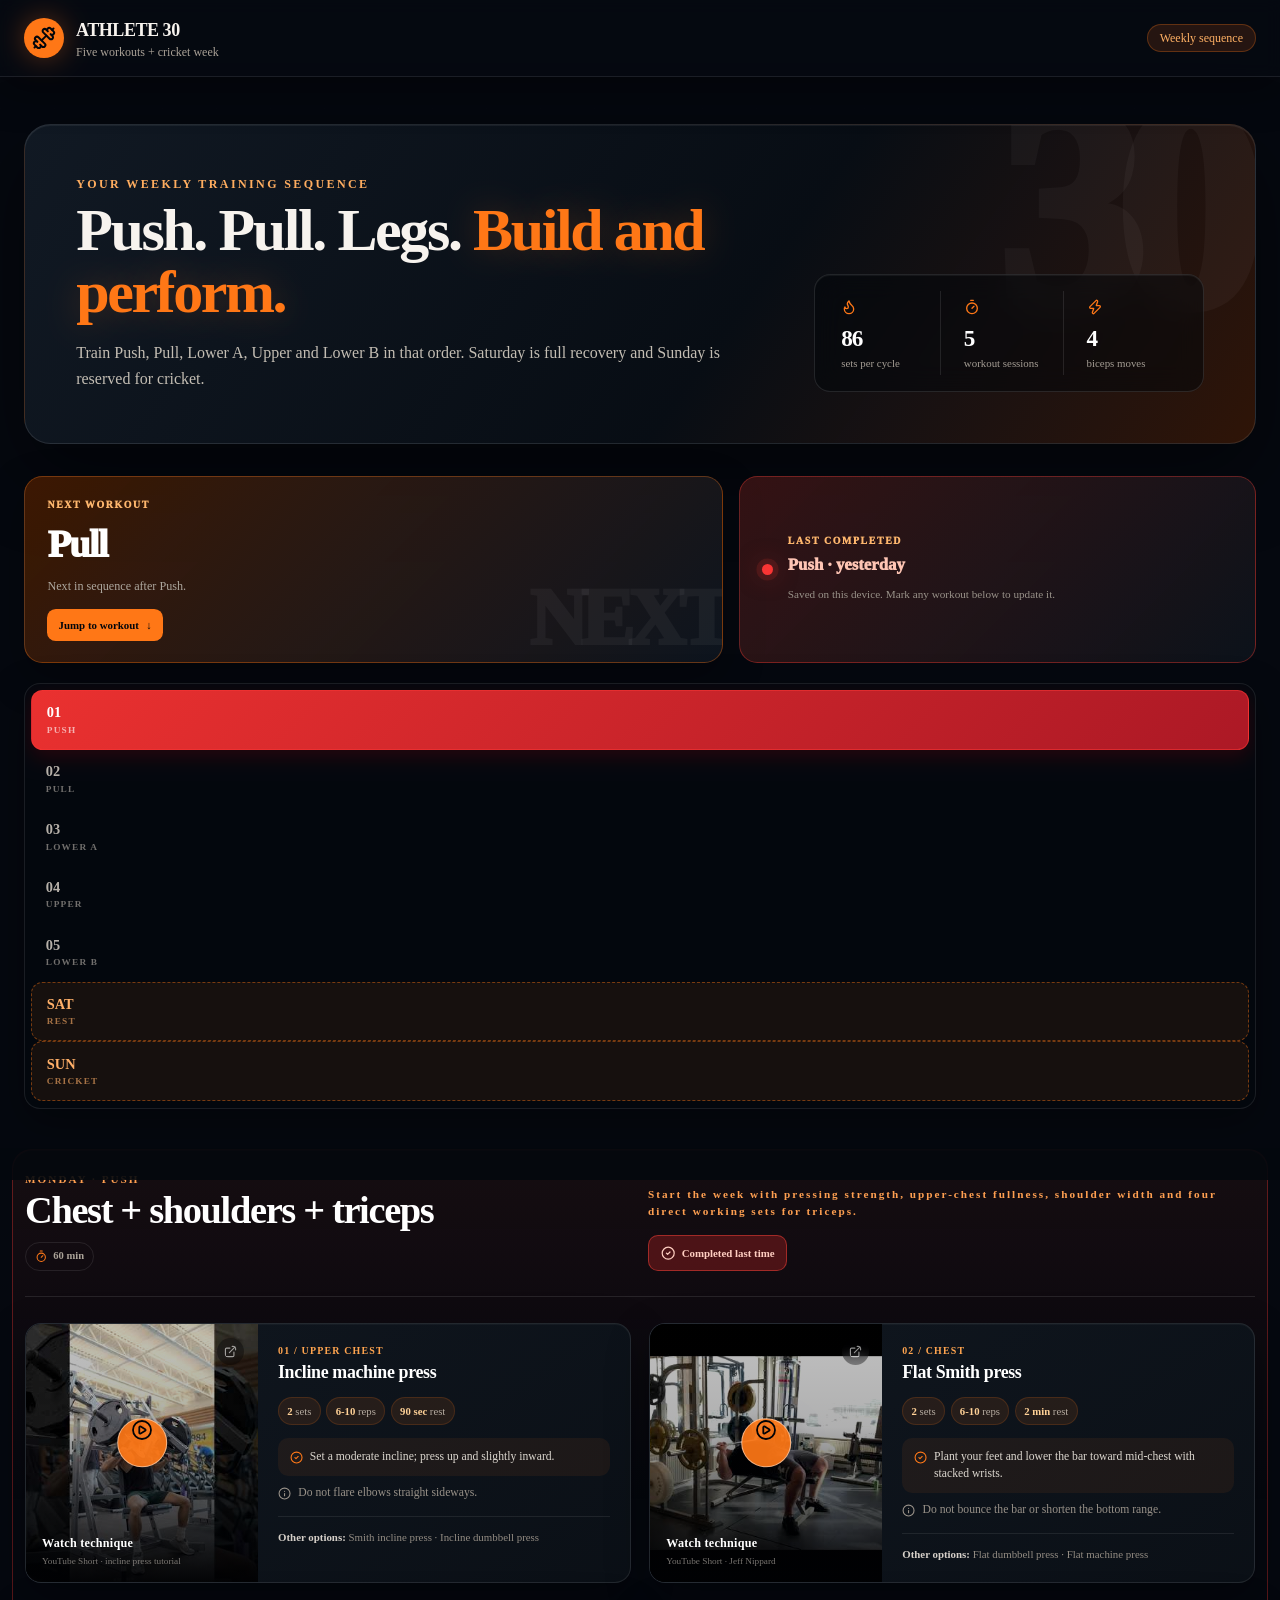
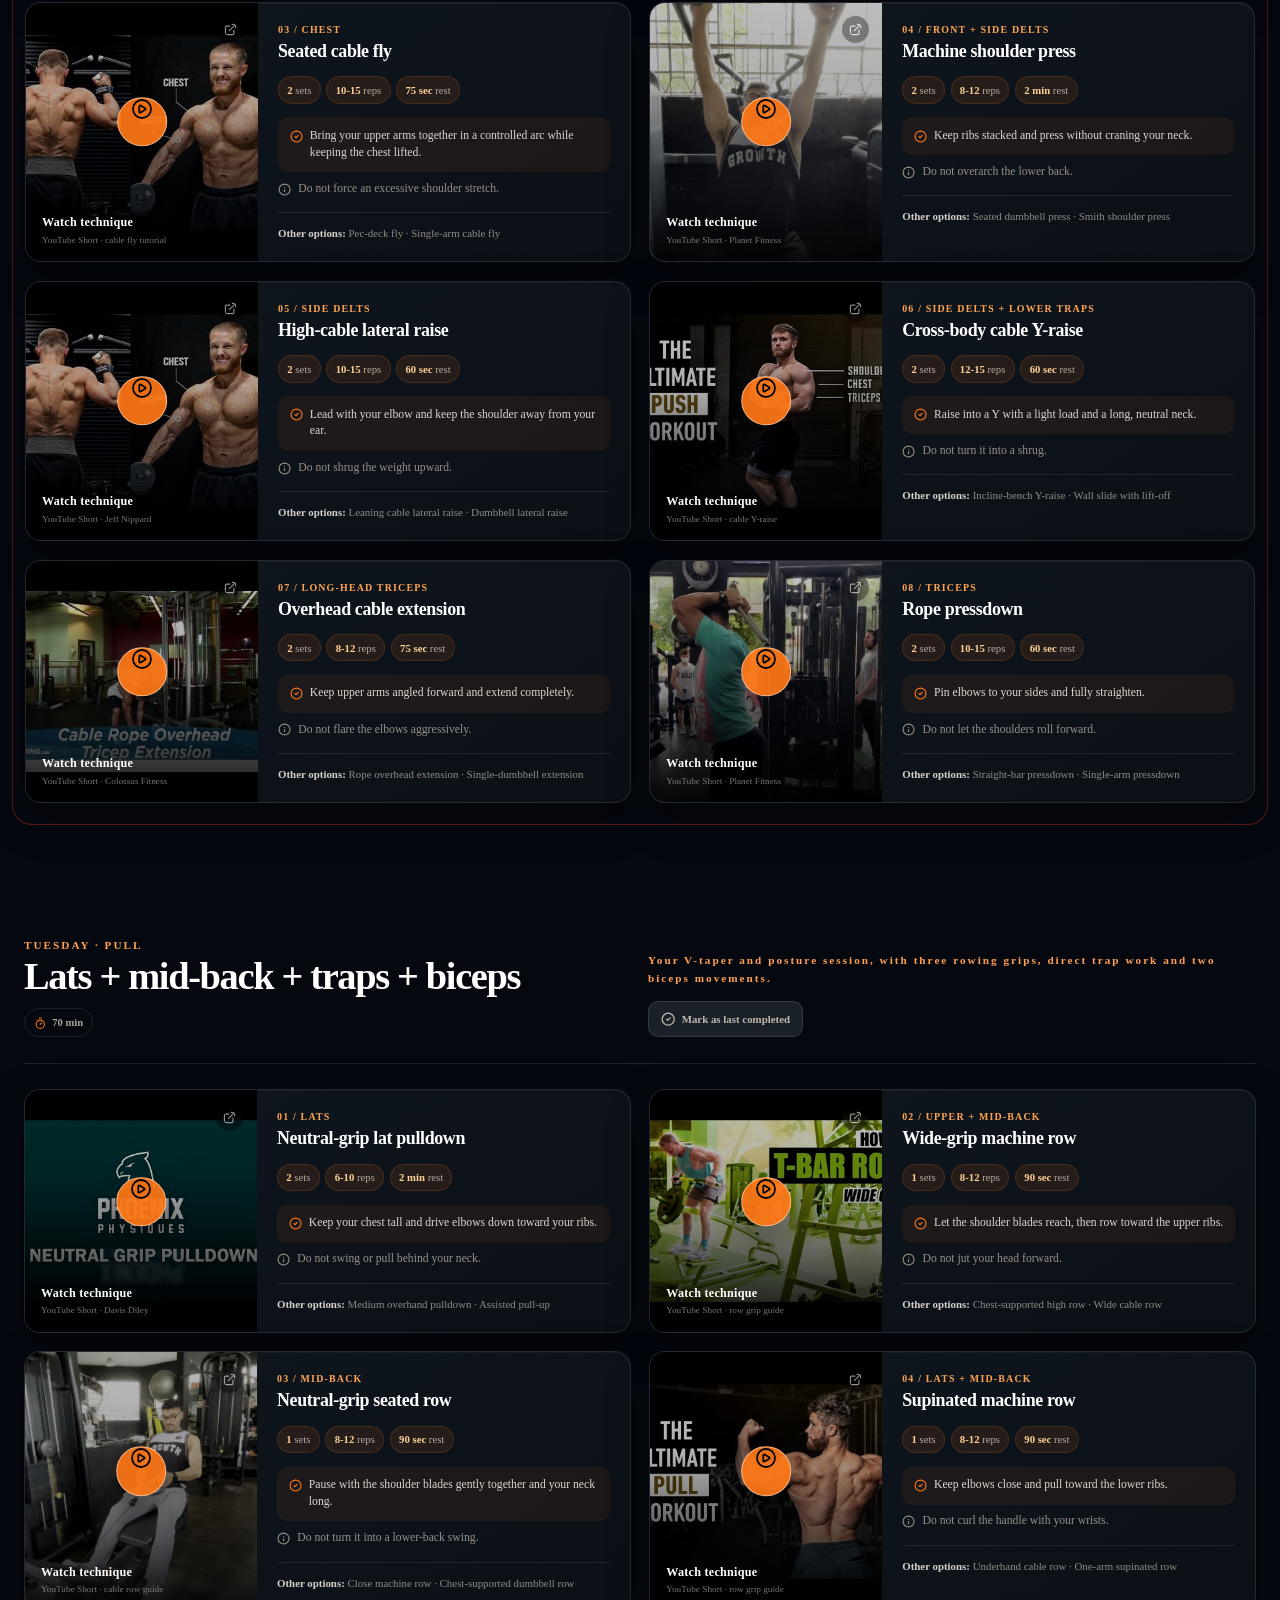
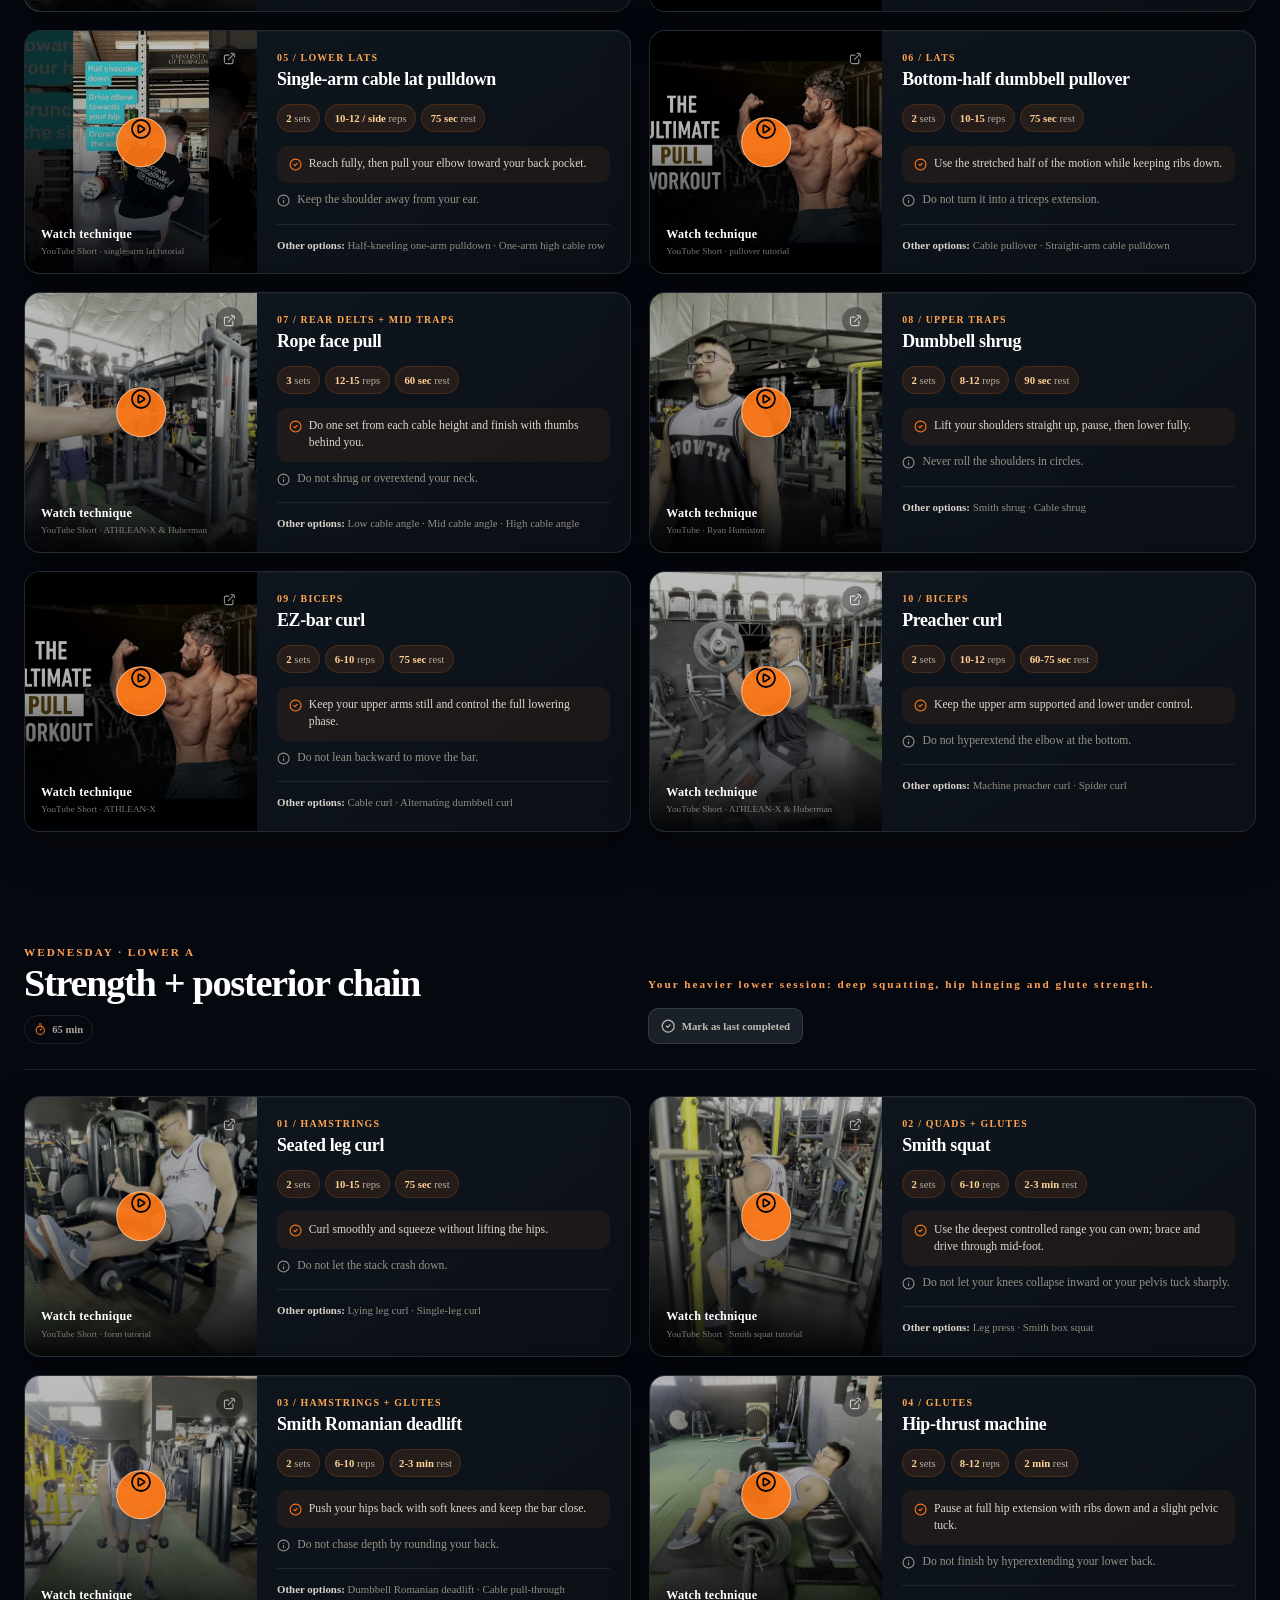
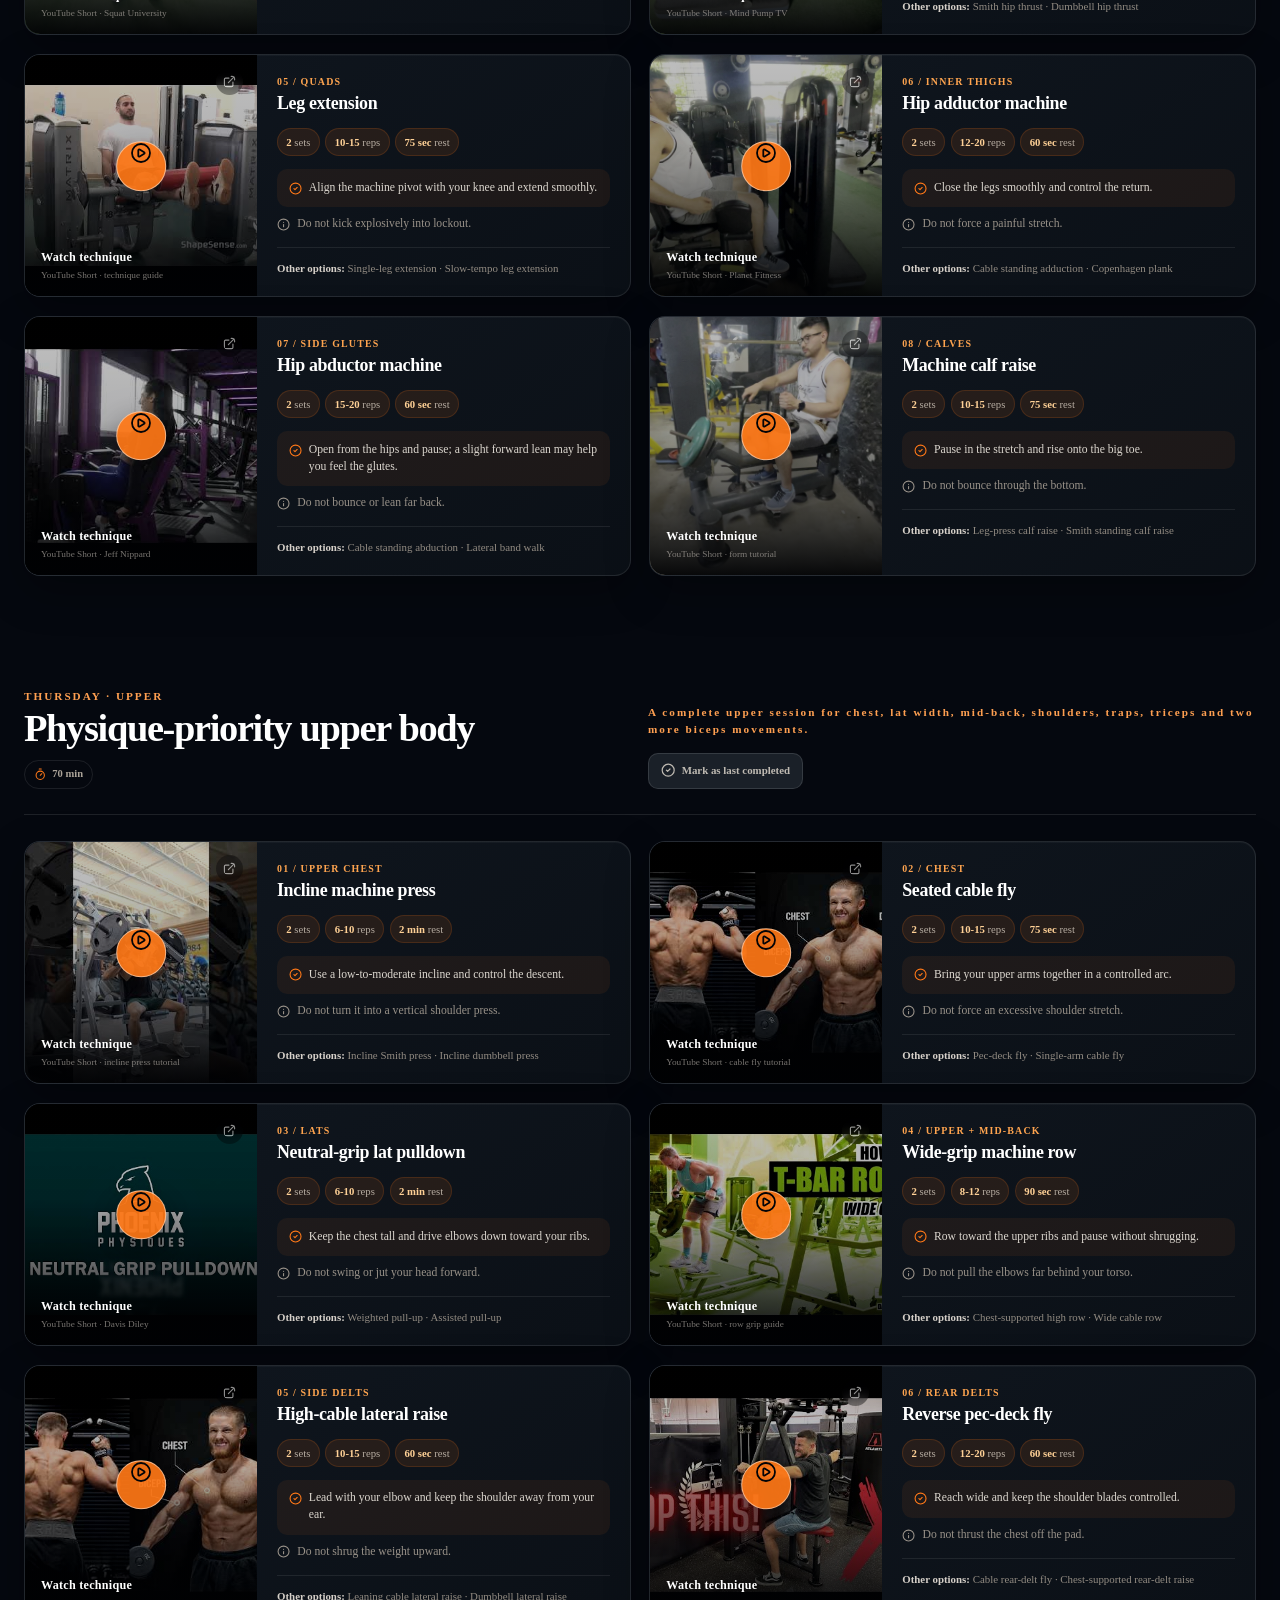
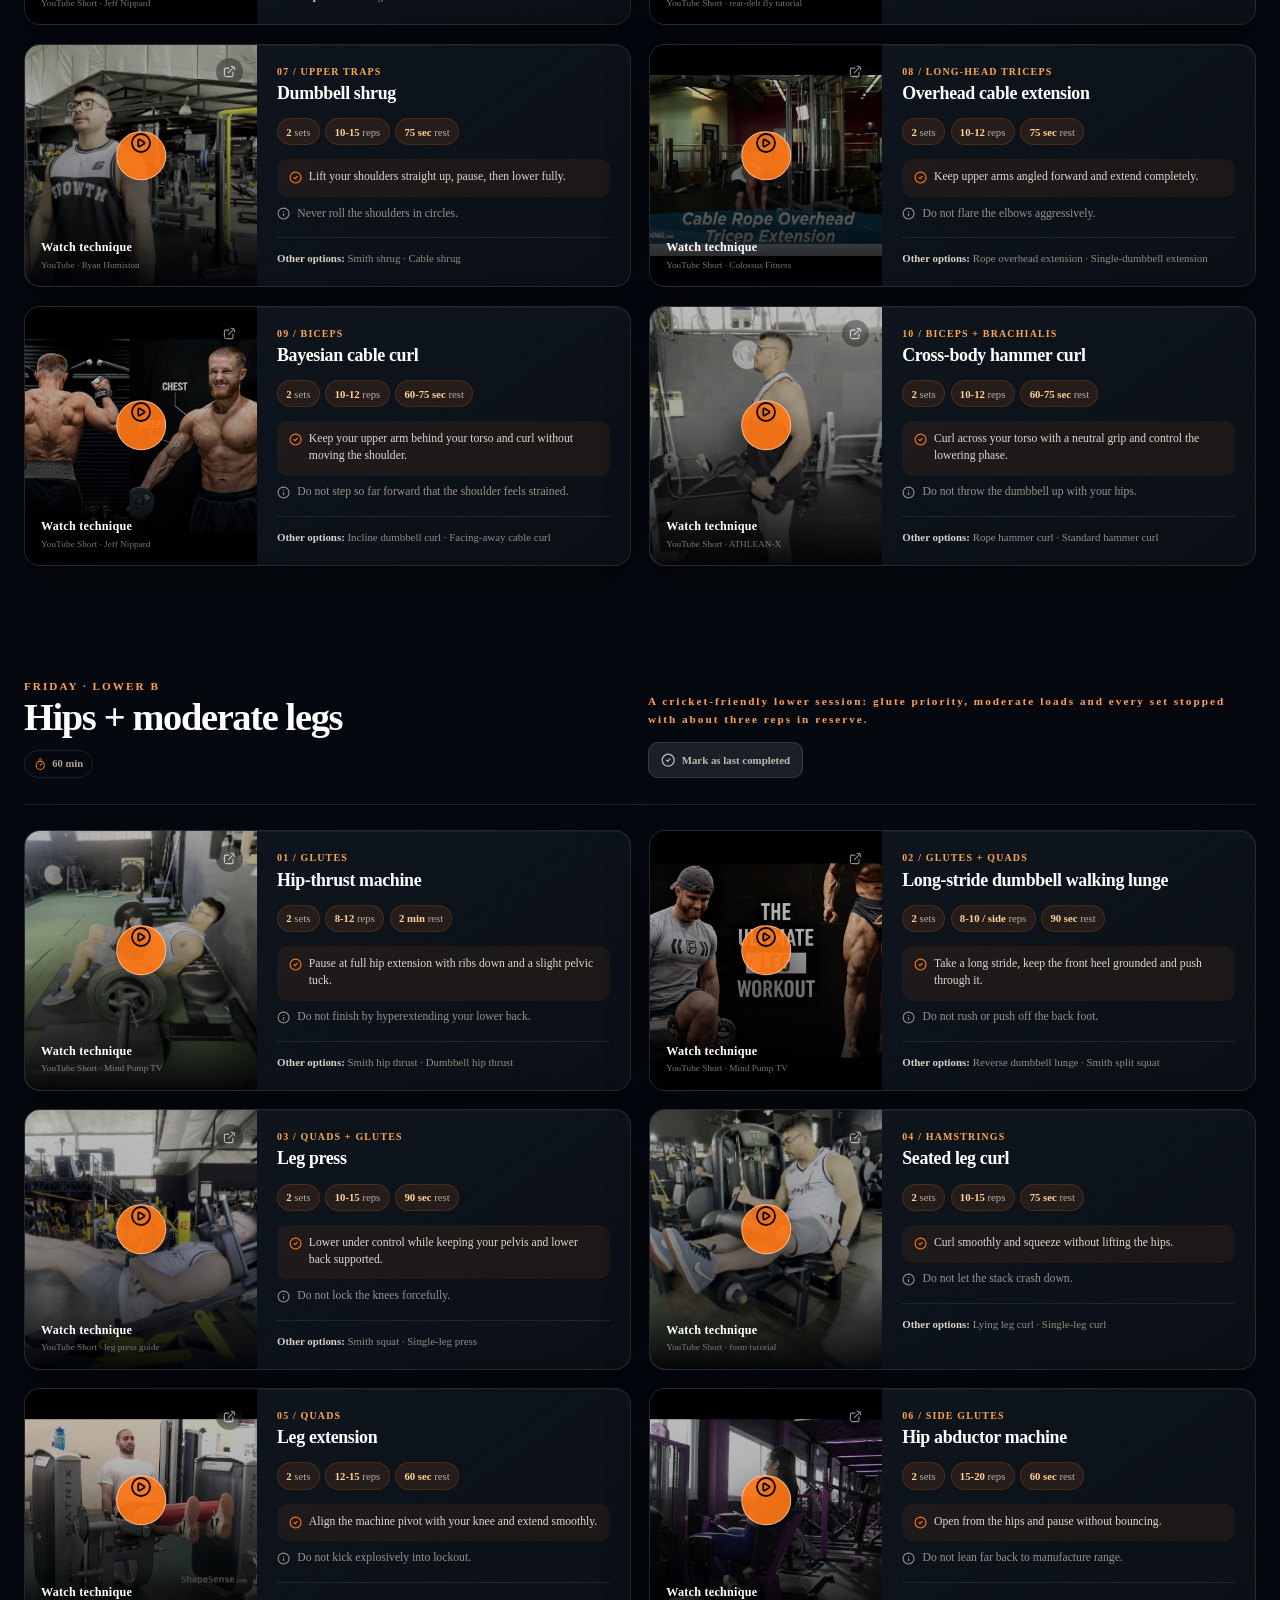
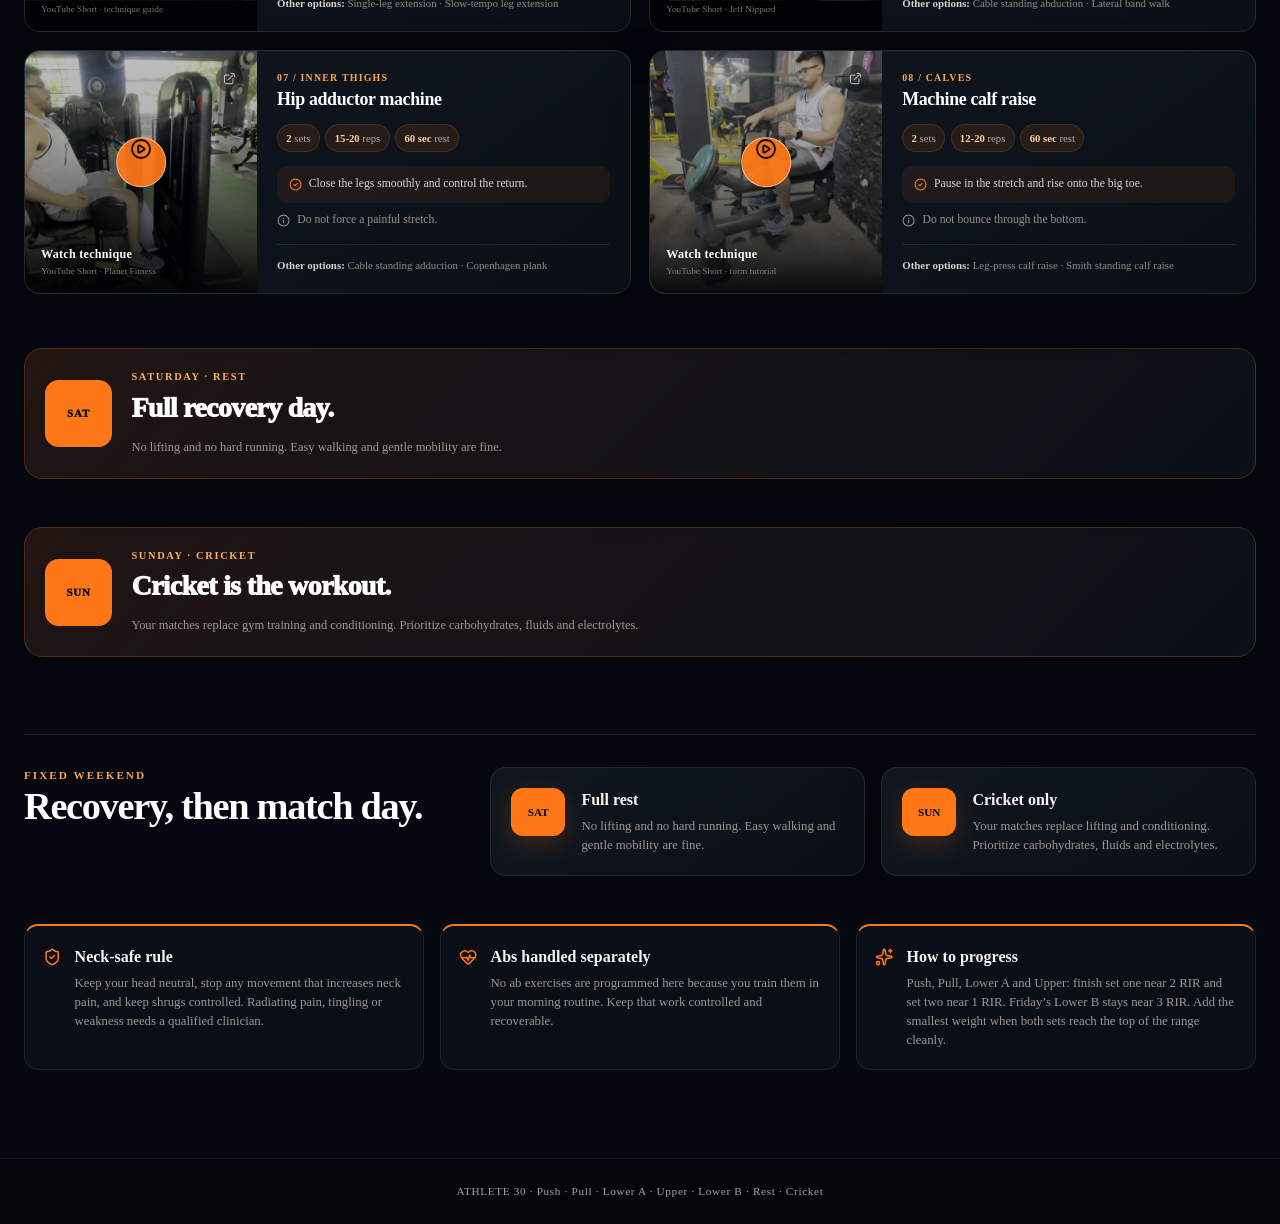
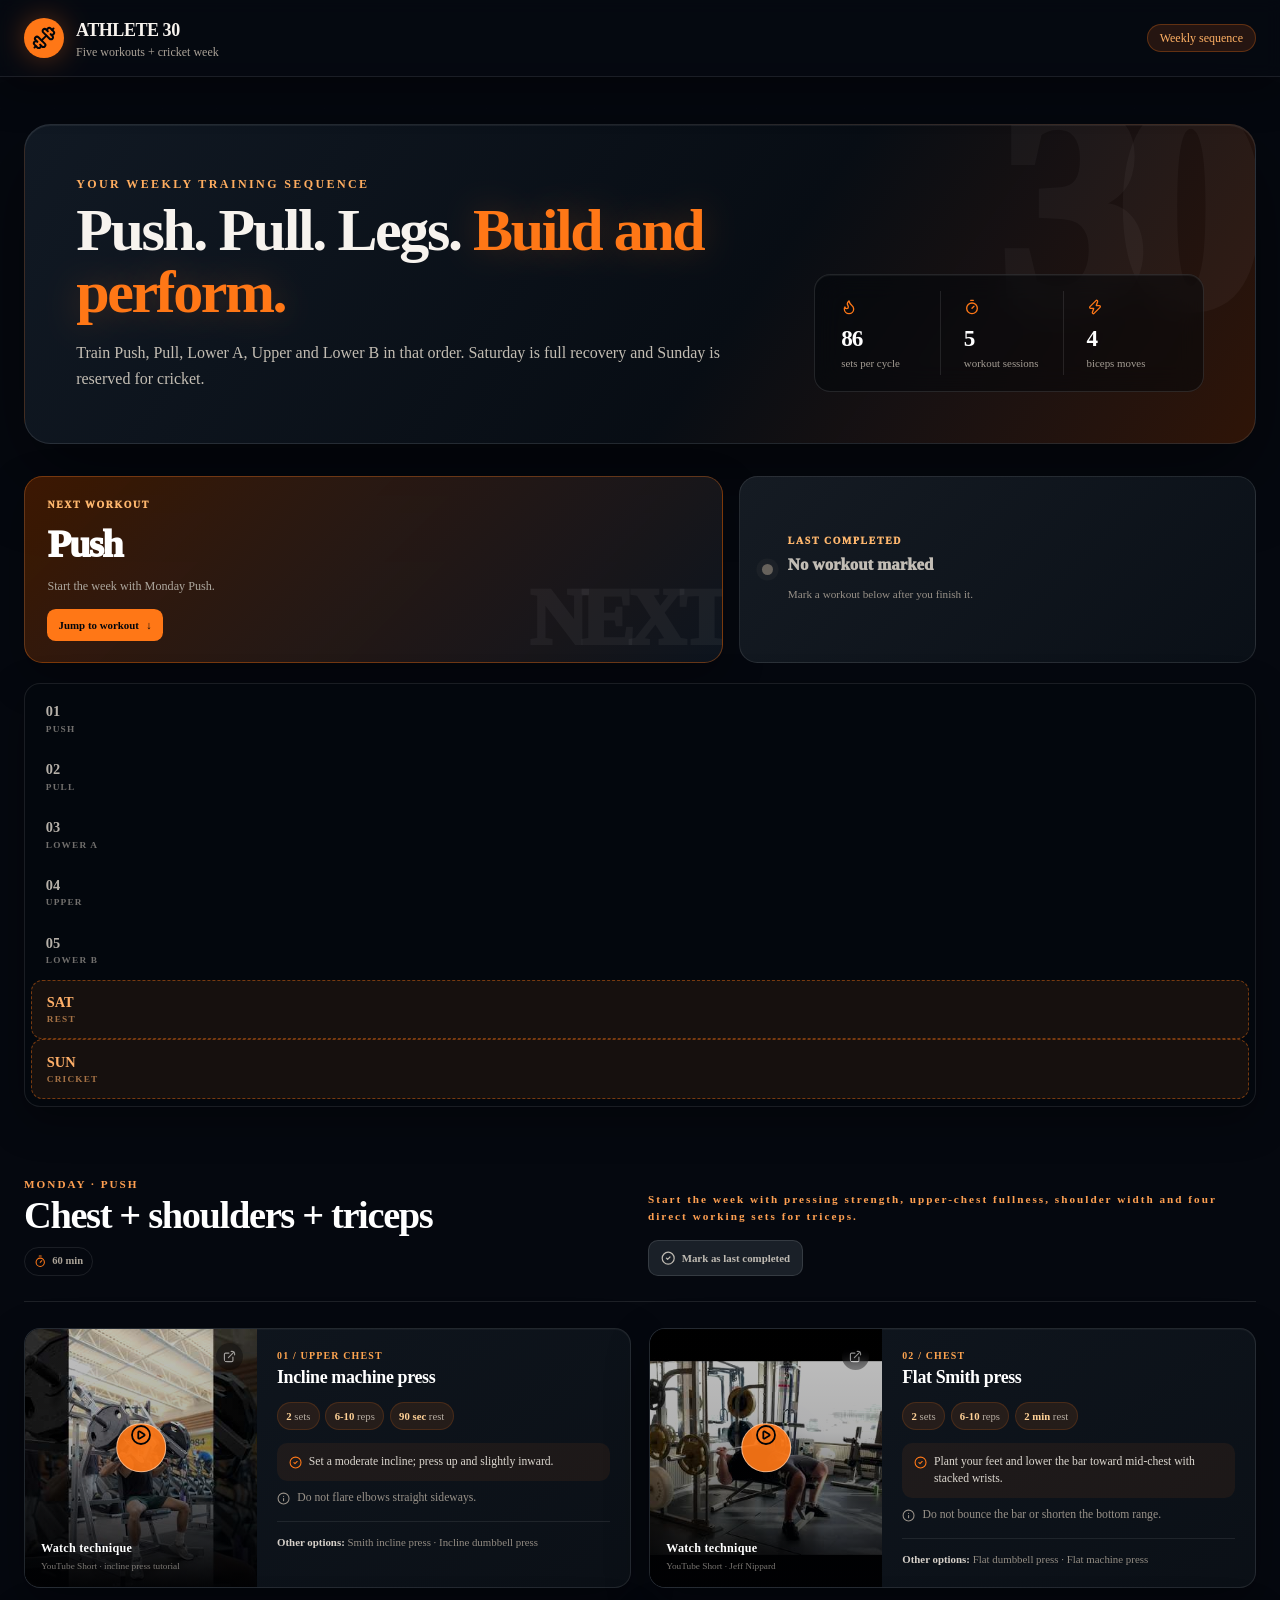
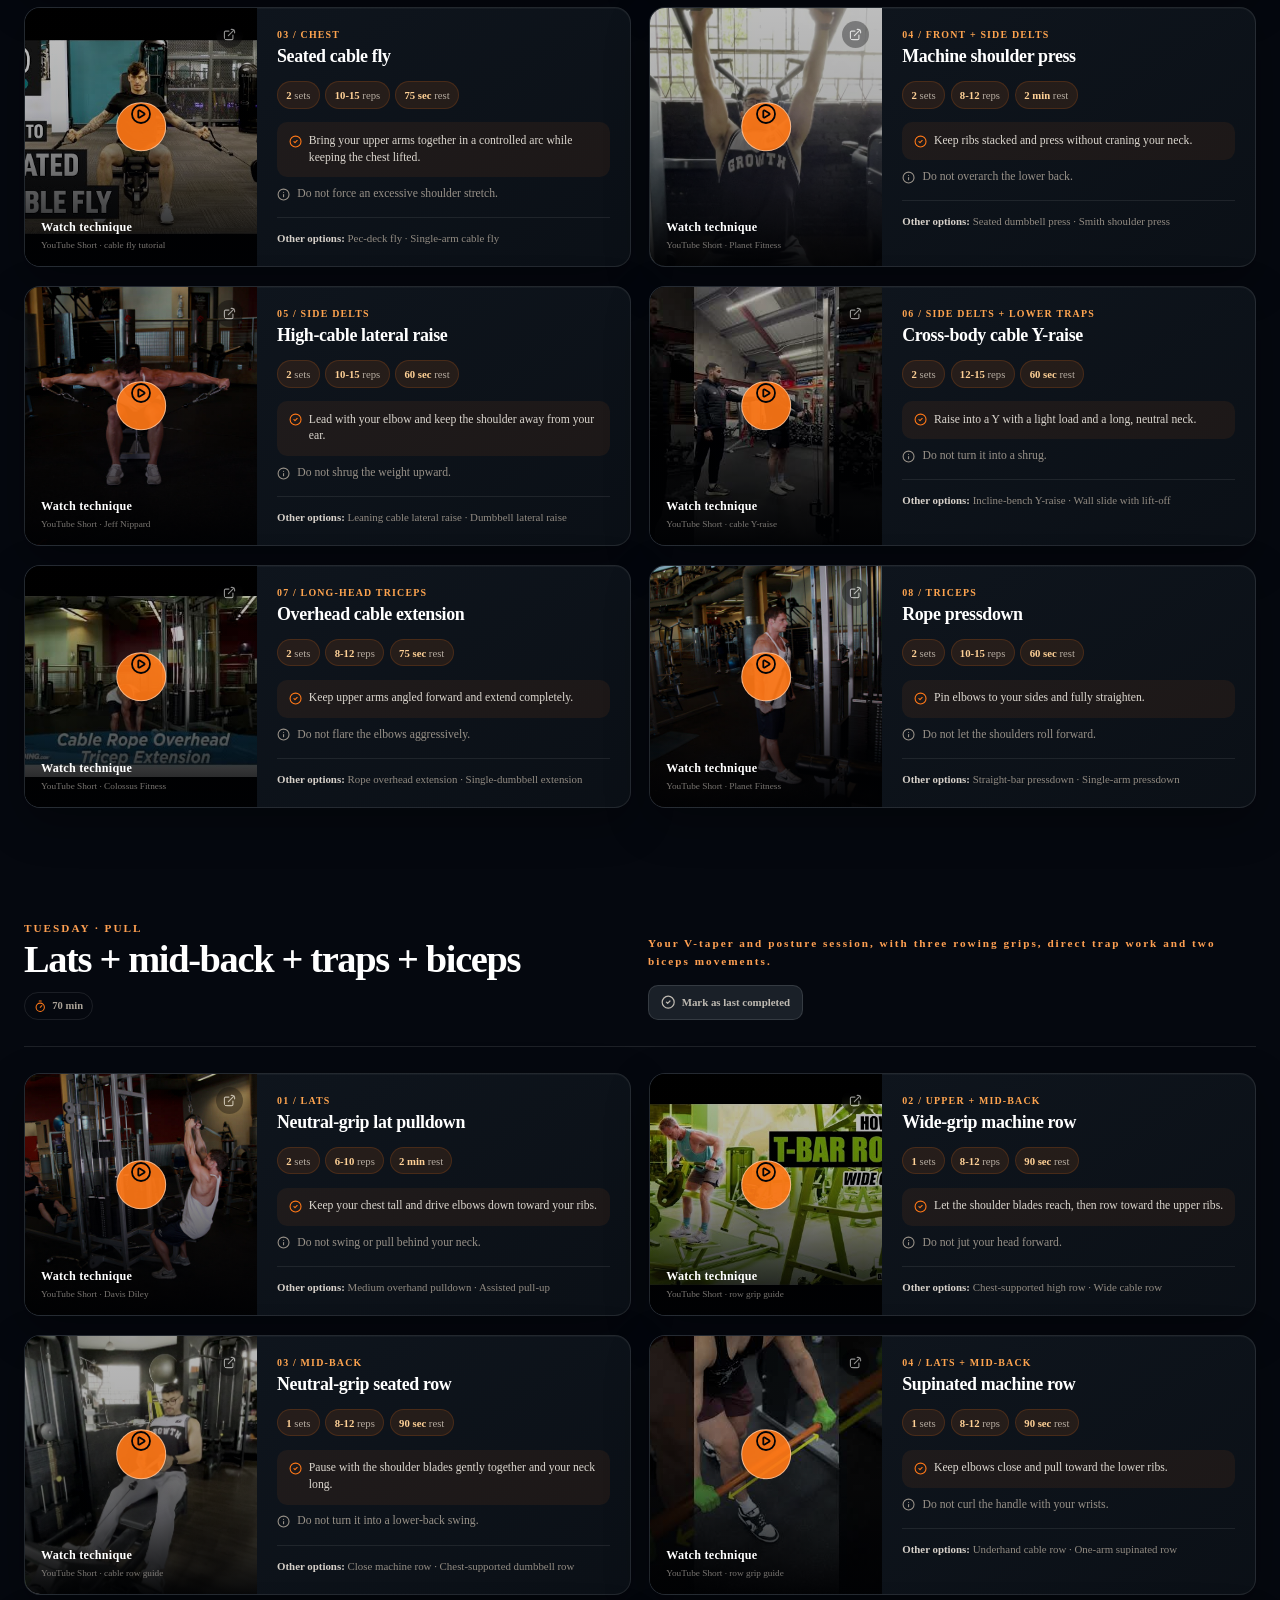
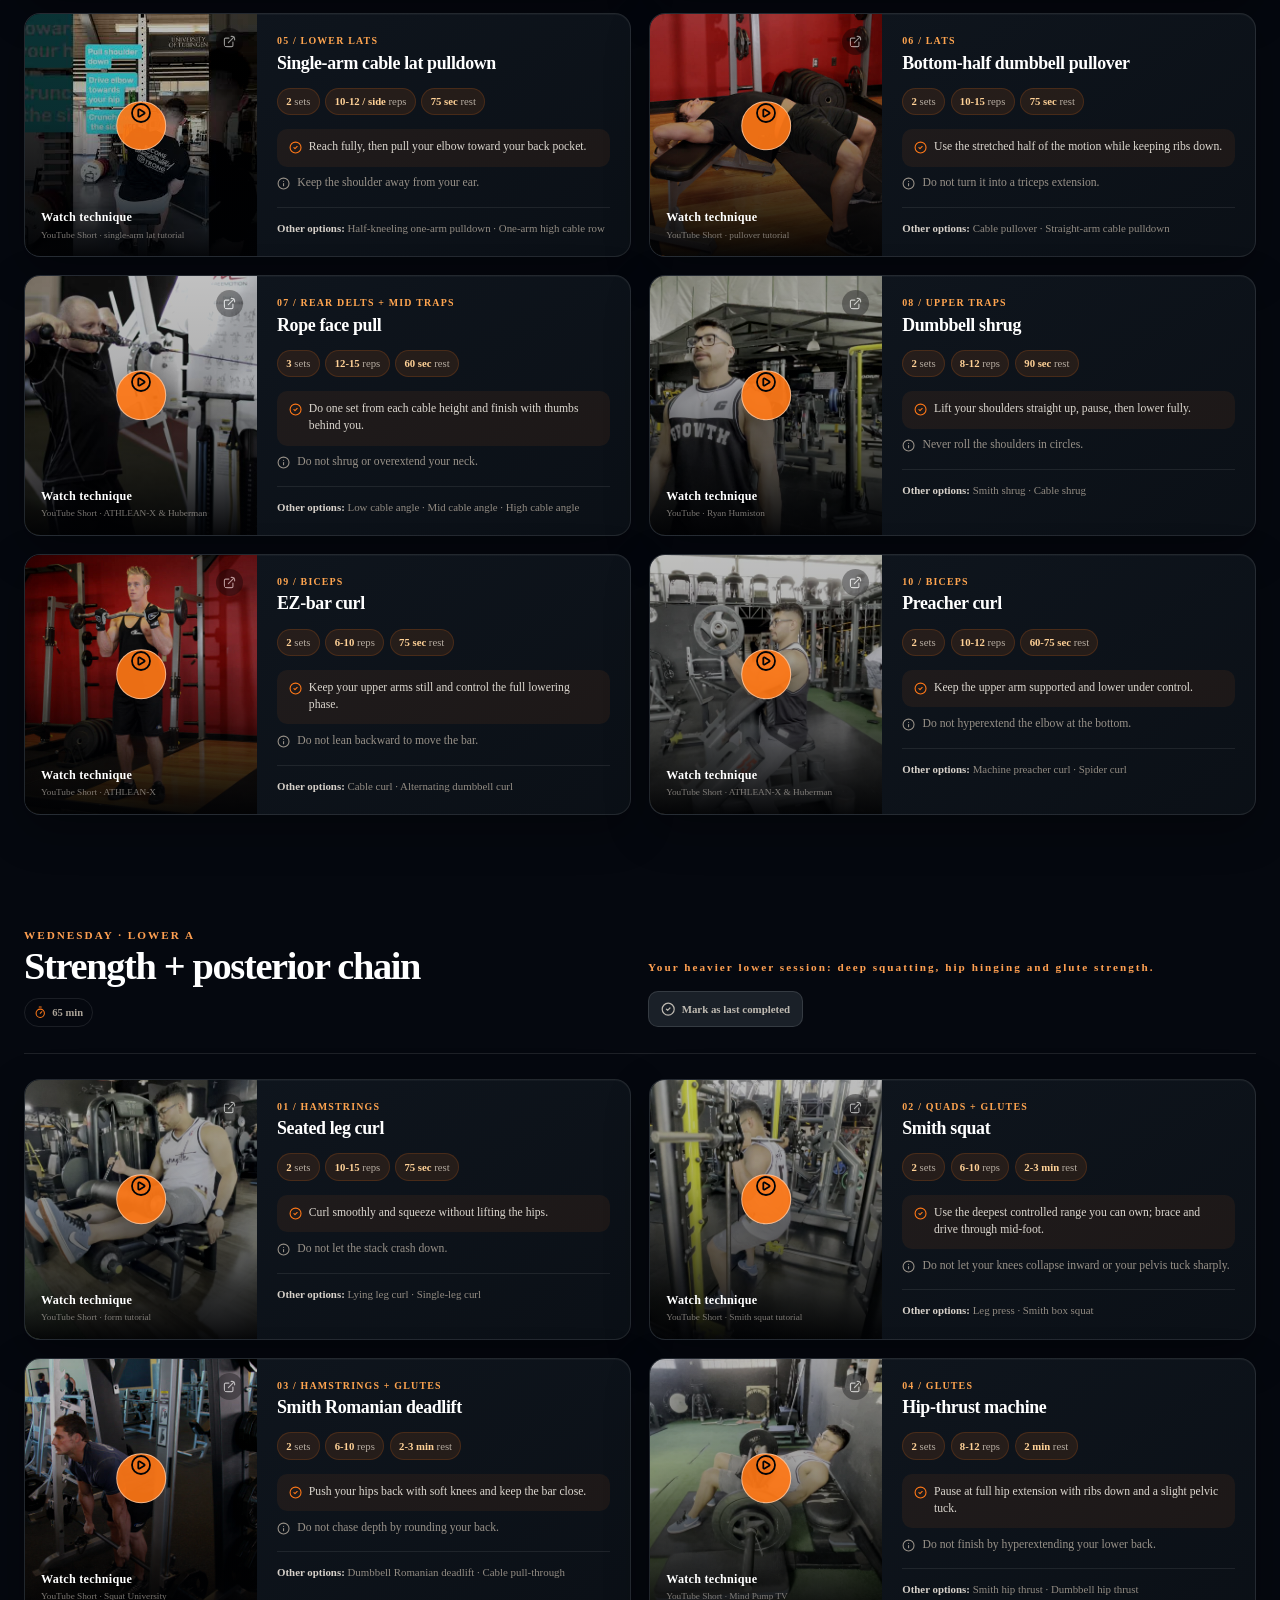
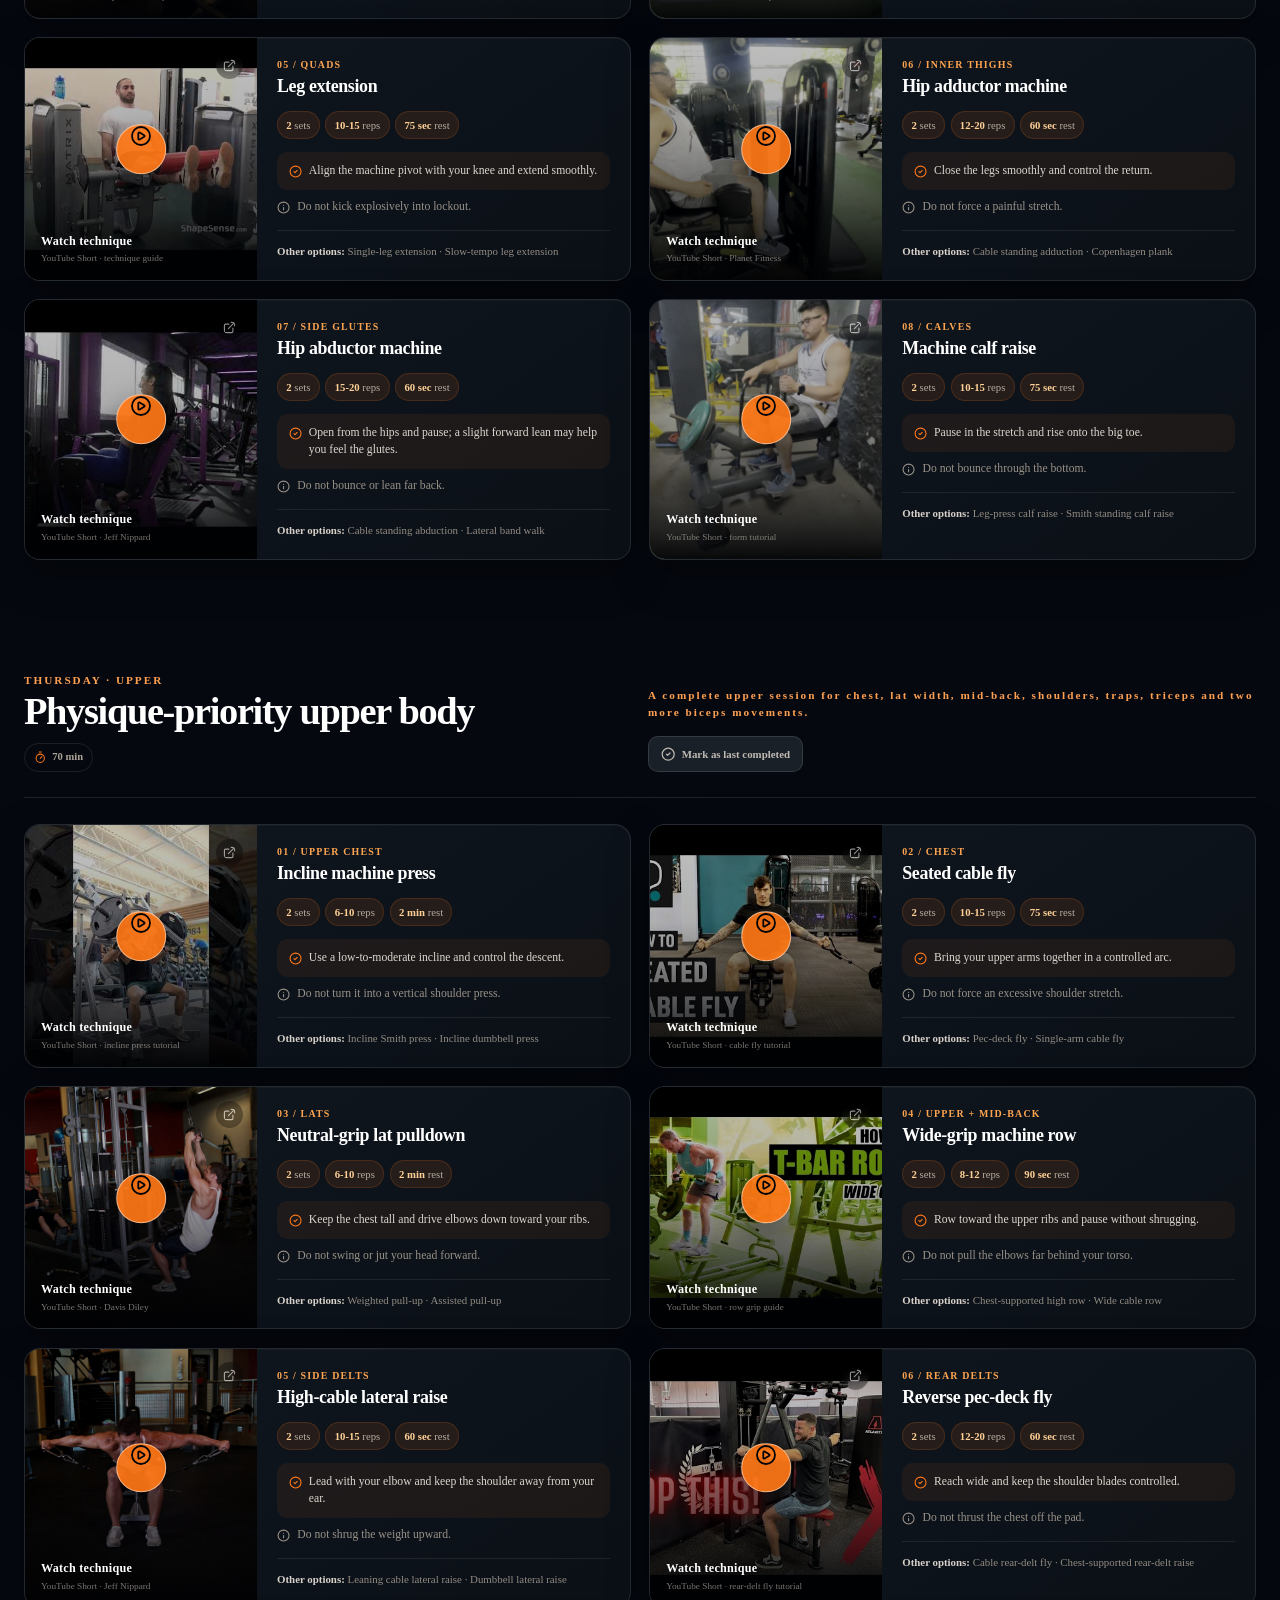
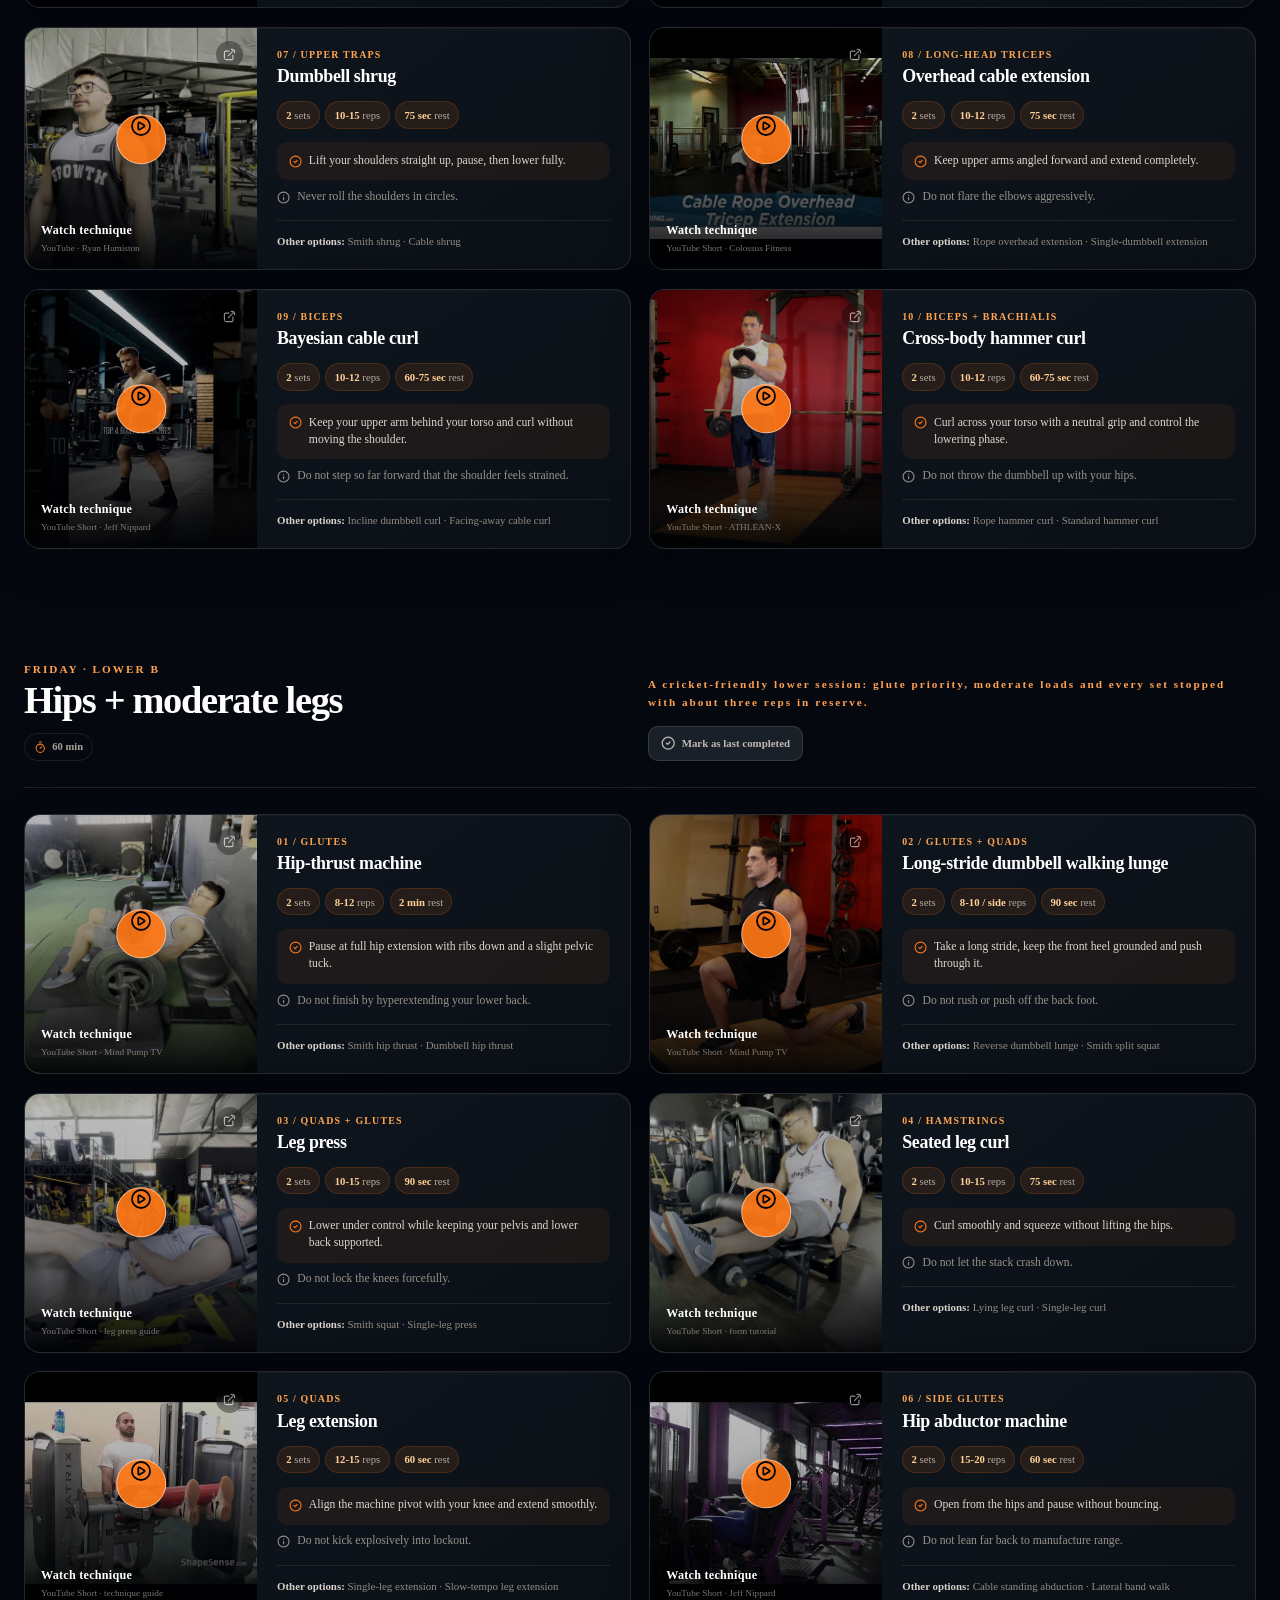
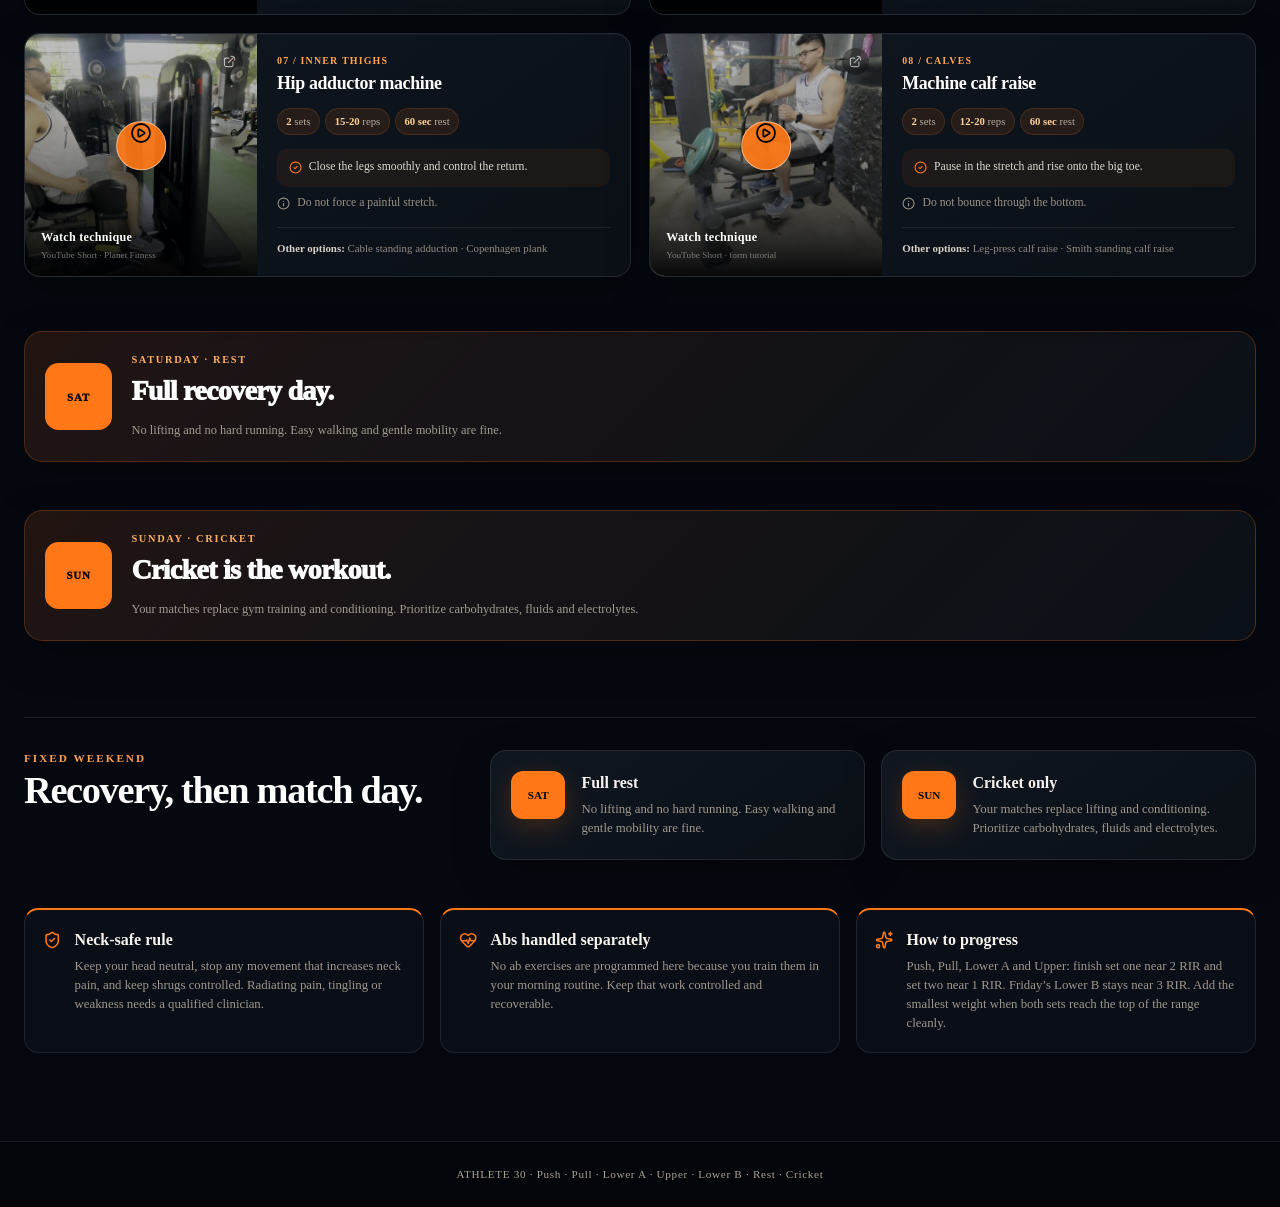
